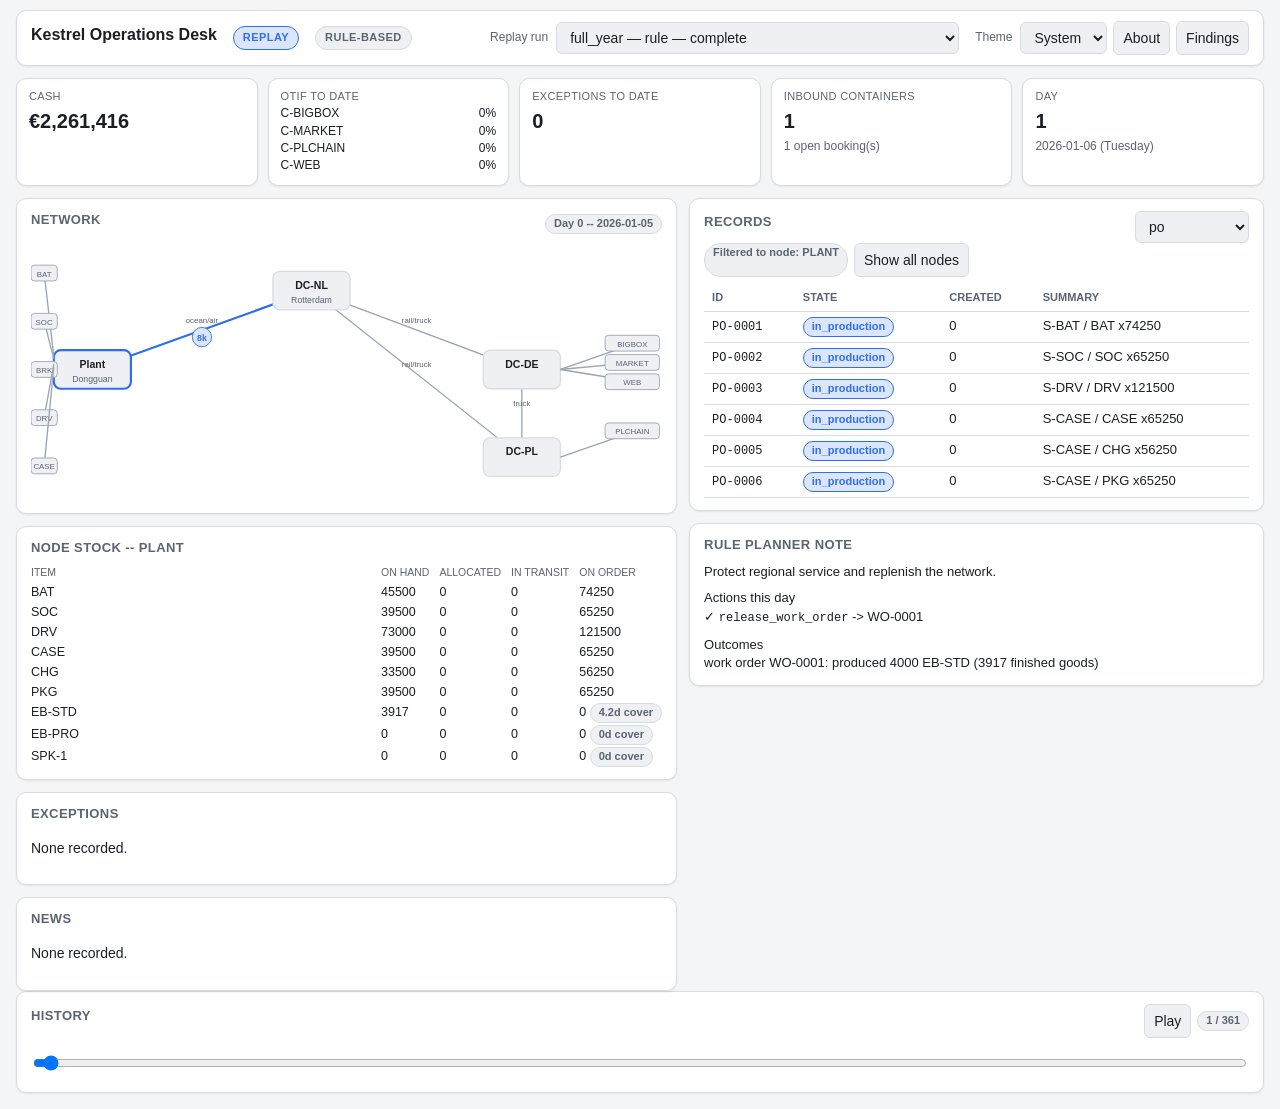
==== artifacts/kestrel-demo.html @ fa799e83 "Kestrel: multi-echelon supply-chain simulator with desk, model player and live model findings Standa" ====
<!doctype html>
<title>Kestrel Ops Desk</title>
<meta charset="utf-8">
<meta name="viewport" content="width=device-width, initial-scale=1, viewport-fit=cover">
<style>
:root {
  --bg: #f4f5f7;
  --panel: #ffffff;
  --panel-alt: #eef0f3;
  --border: #d8dce2;
  --text: #1b1f24;
  --text-dim: #5b6472;
  --accent: #2f6fed;
  --accent-dim: #dbe6fd;
  --good: #1a7f4b;
  --good-bg: #e3f6ec;
  --warn: #a3690a;
  --warn-bg: #fbedd6;
  --bad: #b3241f;
  --bad-bg: #fbe3e1;
  --lane: #9aa4b2;
  --lane-active: #2f6fed;
  --shadow: 0 1px 2px rgba(20, 24, 30, 0.08);
  color-scheme: light;
}

@media (prefers-color-scheme: dark) {
  :root:not([data-theme="light"]) {
    --bg: #14171c;
    --panel: #1c2027;
    --panel-alt: #232833;
    --border: #333a46;
    --text: #e7eaee;
    --text-dim: #9aa4b2;
    --accent: #6d9bff;
    --accent-dim: #253356;
    --good: #4fd393;
    --good-bg: #123023;
    --warn: #e6b35a;
    --warn-bg: #3a2c10;
    --bad: #ff8781;
    --bad-bg: #3a1614;
    --lane: #4a5361;
    --lane-active: #6d9bff;
    color-scheme: dark;
  }
}

:root[data-theme="dark"] {
  --bg: #14171c;
  --panel: #1c2027;
  --panel-alt: #232833;
  --border: #333a46;
  --text: #e7eaee;
  --text-dim: #9aa4b2;
  --accent: #6d9bff;
  --accent-dim: #253356;
  --good: #4fd393;
  --good-bg: #123023;
  --warn: #e6b35a;
  --warn-bg: #3a2c10;
  --bad: #ff8781;
  --bad-bg: #3a1614;
  --lane: #4a5361;
  --lane-active: #6d9bff;
  color-scheme: dark;
}

* { box-sizing: border-box; }

body {
  margin: 0;
  background: var(--bg);
  color: var(--text);
  font: 14px/1.45 -apple-system, "Segoe UI", Roboto, Helvetica, Arial, sans-serif;
  padding-inline: 16px;
  padding-block: calc(env(safe-area-inset-top, 0px) + 10px) calc(env(safe-area-inset-bottom, 0px) + 16px);
}

h1, h2, h3 { margin: 0 0 8px; font-weight: 600; }
h2 { font-size: 13px; letter-spacing: .03em; text-transform: uppercase; color: var(--text-dim); }
button, select, input, textarea {
  font: inherit; color: var(--text); background: var(--panel-alt);
  border: 1px solid var(--border); border-radius: 6px; padding: 6px 9px;
}
button { cursor: pointer; }
button:hover:not(:disabled) { border-color: var(--accent); }
button:disabled, select:disabled, input:disabled { opacity: .55; cursor: not-allowed; }
button.primary { background: var(--accent); border-color: var(--accent); color: #fff; }
a { color: var(--accent); }
table { border-collapse: collapse; width: 100%; font-size: 13px; }
th, td { text-align: left; padding: 5px 8px; border-bottom: 1px solid var(--border); vertical-align: top; }
th { color: var(--text-dim); font-weight: 600; font-size: 11px; text-transform: uppercase; }
tbody tr:hover { background: var(--panel-alt); }
code { font-family: ui-monospace, Menlo, Consolas, monospace; font-size: 12px; }

.header {
  display: flex; flex-wrap: wrap; align-items: center; gap: 10px 16px;
  padding: 10px 14px; background: var(--panel); border: 1px solid var(--border);
  border-radius: 10px; margin-bottom: 12px; box-shadow: var(--shadow);
}
.header h1 { font-size: 16px; flex: 0 0 auto; }
.badge {
  font-size: 11px; font-weight: 700; text-transform: uppercase; letter-spacing: .04em;
  padding: 3px 9px; border-radius: 100px; border: 1px solid var(--border);
}
.badge-live { background: var(--good-bg); color: var(--good); border-color: var(--good); }
.badge-replay { background: var(--accent-dim); color: var(--accent); border-color: var(--accent); }
.badge-rule { background: var(--panel-alt); color: var(--text-dim); }
.badge-luna { background: var(--warn-bg); color: var(--warn); }
.spacer { flex: 1 1 auto; }
.header-controls { display: flex; flex-wrap: wrap; gap: 6px; align-items: center; }
.header-controls label { font-size: 12px; color: var(--text-dim); margin-right: 2px; }

.kpi-strip {
  display: grid; grid-template-columns: repeat(auto-fit, minmax(140px, 1fr)); gap: 10px;
  margin-bottom: 12px;
}
.kpi {
  background: var(--panel); border: 1px solid var(--border); border-radius: 10px;
  padding: 10px 12px; box-shadow: var(--shadow);
}
.kpi .label { font-size: 11px; color: var(--text-dim); text-transform: uppercase; letter-spacing: .03em; }
.kpi .value { font-size: 20px; font-weight: 700; margin-top: 2px; }
.kpi .sub { font-size: 12px; color: var(--text-dim); margin-top: 2px; }
.otif-row { display: flex; justify-content: space-between; font-size: 12px; }

.layout { display: grid; grid-template-columns: minmax(0, 1.15fr) minmax(0, 1fr); gap: 12px; }
.col { display: flex; flex-direction: column; gap: 12px; min-width: 0; }

.panel {
  background: var(--panel); border: 1px solid var(--border); border-radius: 10px;
  padding: 12px 14px; box-shadow: var(--shadow); min-width: 0;
}
.panel-row { display: flex; justify-content: space-between; align-items: center; gap: 8px; flex-wrap: wrap; }

.map-wrap { overflow-x: auto; }
svg.map { width: 100%; min-width: 560px; height: auto; display: block; }
.node-box { fill: var(--panel-alt); stroke: var(--border); stroke-width: 1.5; cursor: pointer; }
.node-box.selected { stroke: var(--accent); stroke-width: 2.5; }
.node-label { fill: var(--text); font-size: 12px; font-weight: 600; }
.node-sub { fill: var(--text-dim); font-size: 10px; }
.mini-node { fill: var(--panel-alt); stroke: var(--lane); stroke-width: 1; }
.mini-label { fill: var(--text-dim); font-size: 9px; }
.lane { stroke: var(--lane); stroke-width: 1.5; fill: none; }
.lane.active { stroke: var(--lane-active); stroke-width: 2.5; }
.lane-label { fill: var(--text-dim); font-size: 9px; }
.lane-count {
  fill: var(--accent-dim); stroke: var(--accent); stroke-width: 1;
}
.lane-count-label { fill: var(--accent); font-size: 10px; font-weight: 700; }

.pill {
  display: inline-block; padding: 1px 8px; border-radius: 100px; font-size: 11px;
  font-weight: 600; background: var(--panel-alt); color: var(--text-dim); border: 1px solid var(--border);
  white-space: nowrap;
}
.pill-open { background: var(--accent-dim); color: var(--accent); border-color: var(--accent); }
.pill-good { background: var(--good-bg); color: var(--good); border-color: var(--good); }
.pill-warn { background: var(--warn-bg); color: var(--warn); border-color: var(--warn); }
.pill-bad { background: var(--bad-bg); color: var(--bad); border-color: var(--bad); }

.exception-row { display: flex; gap: 8px; border-left: 4px solid var(--lane); padding: 6px 8px; margin-bottom: 6px; background: var(--panel-alt); border-radius: 0 6px 6px 0; }
.exception-row.sev-high { border-left-color: var(--bad); }
.exception-row.sev-medium { border-left-color: var(--warn); }
.exception-row.sev-low { border-left-color: var(--accent); }
.exception-day { font-size: 11px; color: var(--text-dim); flex: 0 0 64px; }
.exception-text { font-size: 12.5px; }

.news-item { padding: 6px 0; border-bottom: 1px solid var(--border); }
.news-item .meta { font-size: 11px; color: var(--text-dim); }
.news-item .title { font-weight: 600; }

.inv-grid { display: grid; grid-template-columns: 1fr repeat(4, auto); gap: 2px 10px; font-size: 12.5px; }
.inv-grid .hd { color: var(--text-dim); font-size: 10.5px; text-transform: uppercase; }

.records-toolbar { display: flex; gap: 6px; flex-wrap: wrap; margin-bottom: 8px; }
.records-scroll { max-height: 340px; overflow: auto; }
.record-detail { margin-top: 8px; padding-top: 8px; border-top: 1px dashed var(--border); font-size: 12.5px; }
.record-detail table { font-size: 12px; }

.actions-form label { display: block; font-size: 11px; color: var(--text-dim); margin: 6px 0 2px; }
.actions-form .field { margin-bottom: 4px; }
.actions-form select, .actions-form input { width: 100%; }
.form-row { display: flex; gap: 8px; align-items: center; flex-wrap: wrap; margin-top: 8px; }
.rejection { background: var(--bad-bg); color: var(--bad); border-radius: 6px; padding: 6px 8px; font-size: 12.5px; margin-top: 6px; }
.confirmation { background: var(--good-bg); color: var(--good); border-radius: 6px; padding: 6px 8px; font-size: 12.5px; margin-top: 6px; }

.note-box { font-size: 13px; white-space: pre-wrap; }
.error-banner { background: var(--bad-bg); color: var(--bad); border: 1px solid var(--bad); border-radius: 8px; padding: 8px 12px; margin-bottom: 12px; display: flex; justify-content: space-between; gap: 10px; }

.scrub-row { display: flex; align-items: center; gap: 8px; margin-top: 8px; }
.scrub-row input[type="range"] { flex: 1 1 auto; }

.about { font-size: 12.5px; color: var(--text-dim); }
.about ul { padding-left: 18px; margin: 6px 0; }

@media (max-width: 900px) {
  .layout { grid-template-columns: 1fr; }
}
@media (max-width: 460px) {
  .kpi-strip { grid-template-columns: repeat(2, 1fr); }
  .header h1 { flex-basis: 100%; }
}

[hidden] { display: none !important; }
img { max-width: 100%; }

</style>

<div class="header">
  <h1>Kestrel Operations Desk</h1>
  <span id="mode-badge" class="badge badge-live">LIVE</span>
  <span id="player-badge" class="badge badge-rule" hidden></span>
  <div class="spacer"></div>
  <div class="header-controls" id="live-controls">
    <label for="seed-input">Seed</label>
    <input id="seed-input" type="number" value="1" style="width:80px">
    <button id="new-world-btn">New world</button>
    <button id="step-day-btn" disabled>Step day</button>
    <label for="autopilot-days">Autopilot</label>
    <input id="autopilot-days" type="number" value="5" min="1" style="width:64px" disabled>
    <button id="autopilot-btn" disabled>Run</button>
    <button id="llm-day-btn" disabled>Real LLM day</button>
  </div>
  <div class="header-controls" id="replay-controls">
    <label for="run-select">Replay run</label>
    <select id="run-select"><option value="">Live session</option></select>
    <button id="refresh-runs-btn">Refresh</button>
  </div>
  <div class="header-controls">
    <label for="theme-select">Theme</label>
    <select id="theme-select">
      <option value="system">System</option>
      <option value="light">Light</option>
      <option value="dark">Dark</option>
    </select>
    <button id="about-btn">About</button>
    <button id="findings-btn" hidden>Findings</button>
  </div>
</div>

<div id="error-banner" class="error-banner" hidden>
  <span id="error-text"></span>
  <button id="error-dismiss">Dismiss</button>
</div>

<div id="about-panel" class="panel about" hidden>
  <h2>About this desk</h2>
  <p>Kestrel is a simulated six-factor supply chain (procurement, logistics, plant, distribution,
     fulfilment, finance) for one audio-goods company. Every screen shown here is the same public,
     partial-information view an operator or an LLM player receives -- true supplier health, exact
     freight-rate regimes, port congestion, and other random-number internals are never exposed;
     only their downstream effects (confirmed quantities, ship-day slips, lot outcomes, invoice
     mismatches, booking rolls, demurrage, scorecards) are.</p>
  <ul>
    <li><strong>Live</strong> sessions run a fresh in-memory world on this server; nothing here is
      the recorded benchmark. A live "Real LLM day" calls the same OpenRouter tool-calling loop and
      writes the same transcript/frame format as the CLI runner, against this session's own world.</li>
    <li><strong>Replay</strong> loads a previously recorded run (rule planner or the "luna" model
      player) from disk and steps through its frames exactly as they were captured; nothing is
      recomputed.</li>
    <li>The map is a schematic, not a geographic projection: relative positions only.</li>
    <li>Exception severity stripes (high/medium/low) are a display-only grouping of the engine's
      exception <code>kind</code> field for scanability; the engine itself has no severity concept.</li>
  </ul>
  <button id="about-close">Close</button>
</div>

<div id="findings-panel" class="panel about" hidden>
  <h2>Findings</h2>
  <div id="findings-content"></div>
  <button id="findings-close">Close</button>
</div>

<div class="kpi-strip" id="kpi-strip"></div>

<div class="layout">
  <div class="col">
    <div class="panel">
      <div class="panel-row"><h2>Network</h2><span id="day-date" class="pill"></span></div>
      <div class="map-wrap"><svg id="map" class="map" viewBox="0 0 720 300"></svg></div>
    </div>
    <div class="panel">
      <h2 id="node-title">Node stock</h2>
      <div id="node-panel" class="inv-grid"></div>
    </div>
    <div class="panel">
      <h2>Exceptions</h2>
      <div id="exceptions-panel"></div>
    </div>
    <div class="panel">
      <h2>News</h2>
      <div id="news-panel"></div>
    </div>
  </div>
  <div class="col">
    <div class="panel">
      <div class="panel-row"><h2>Records</h2>
        <select id="record-type-select"></select>
      </div>
      <div class="records-toolbar" id="records-toolbar"></div>
      <div class="records-scroll"><table id="records-table"><thead></thead><tbody></tbody></table></div>
      <div id="record-detail" class="record-detail" hidden></div>
    </div>
    <div class="panel" id="action-panel">
      <div class="panel-row"><h2>Action</h2></div>
      <form id="actions-form" class="actions-form">
        <div class="field">
          <label for="action-type-select">Action type</label>
          <select id="action-type-select"></select>
        </div>
        <div id="action-fields"></div>
        <div class="form-row">
          <button type="submit" class="primary" id="submit-action-btn">Submit action</button>
        </div>
      </form>
      <div id="action-result"></div>
    </div>
    <div class="panel">
      <div class="panel-row"><h2 id="note-title">Planner note</h2></div>
      <div id="note-box" class="note-box">No day recorded yet.</div>
    </div>
  </div>
</div>

<div class="panel" id="scrub-panel">
  <div class="panel-row">
    <h2>History</h2>
    <div class="header-controls">
      <button id="play-btn" disabled>Play</button>
      <span id="frame-position" class="pill"></span>
    </div>
  </div>
  <div class="scrub-row">
    <input id="scrub-slider" type="range" min="0" max="0" value="0" disabled>
  </div>
</div>

<script>
window.KESTREL_RUNS = [{"schema_version": 1, "run_id": "full-year-rule-1", "task_id": "full_year", "task_version": 1, "source_hash": "86ae5c3f01bd", "player": "rule", "model": null, "parameters": {}, "started_at": null, "initial_day": 0, "requested_days": 361, "completed_days": 361, "status": "complete", "usage": {}, "frames": [{"day": 0, "date": "2026-01-05", "actions": [{"action": {"type": "release_work_order", "sku": "EB-STD", "qty": 4000}, "result": {"ok": true, "reason": "", "id": "WO-0001"}}], "note": "Protect regional service and replenish the network.", "report": {"day": 0, "date": "2026-01-05", "log": ["work order WO-0001: produced 4000 EB-STD (3917 finished goods)"], "cash": 2261416.25, "new_exceptions": [], "news": []}, "status": "complete", "error": null, "full": true, "screens_after": {"calendar": {"today": 1, "date": "2026-01-06", "weekday": "Tuesday", "events": [{"name": "Chinese New Year", "start_day": 20, "end_day": 77, "note": "holiday 15-23 Feb; capacity ramps down from 25 Jan and back up to 23 Mar"}], "promos_announced": [], "blank_sailings": []}, "inventory": {"PLANT": {"BAT": {"on_hand": 45500, "allocated": 0, "in_transit_to": 0, "on_order": 74250, "days_of_cover": null}, "SOC": {"on_hand": 39500, "allocated": 0, "in_transit_to": 0, "on_order": 65250, "days_of_cover": null}, "DRV": {"on_hand": 73000, "allocated": 0, "in_transit_to": 0, "on_order": 121500, "days_of_cover": null}, "CASE": {"on_hand": 39500, "allocated": 0, "in_transit_to": 0, "on_order": 65250, "days_of_cover": null}, "CHG": {"on_hand": 33500, "allocated": 0, "in_transit_to": 0, "on_order": 56250, "days_of_cover": null}, "PKG": {"on_hand": 39500, "allocated": 0, "in_transit_to": 0, "on_order": 65250, "days_of_cover": null}, "EB-STD": {"on_hand": 3917, "allocated": 0, "in_transit_to": 0, "on_order": 0, "days_of_cover": 4.2}, "EB-PRO": {"on_hand": 0, "allocated": 0, "in_transit_to": 0, "on_order": 0, "days_of_cover": 0.0}, "SPK-1": {"on_hand": 0, "allocated": 0, "in_transit_to": 0, "on_order": 0, "days_of_cover": 0.0}}, "DC-NL": {"EB-STD": {"on_hand": 5400, "allocated": 0, "in_transit_to": 8000, "on_order": 0, "days_of_cover": null}, "EB-PRO": {"on_hand": 2100, "allocated": 0, "in_transit_to": 0, "on_order": 0, "days_of_cover": null}, "SPK-1": {"on_hand": 1200, "allocated": 0, "in_transit_to": 0, "on_order": 0, "days_of_cover": null}}, "DC-DE": {"EB-STD": {"on_hand": 14284, "allocated": 2237, "in_transit_to": 0, "on_order": 0, "days_of_cover": 19.1}, "EB-PRO": {"on_hand": 5519, "allocated": 500, "in_transit_to": 0, "on_order": 0, "days_of_cover": 24.7}, "SPK-1": {"on_hand": 3160, "allocated": 422, "in_transit_to": 0, "on_order": 0, "days_of_cover": 16.1}}, "DC-PL": {"EB-STD": {"on_hand": 3600, "allocated": 723, "in_transit_to": 0, "on_order": 0, "days_of_cover": 19.2}, "EB-PRO": {"on_hand": 1400, "allocated": 322, "in_transit_to": 0, "on_order": 0, "days_of_cover": 25.1}, "SPK-1": {"on_hand": 800, "allocated": 219, "in_transit_to": 0, "on_order": 0, "days_of_cover": 16.3}}}, "records": {"po": [["PO-0001", "in_production"], ["PO-0002", "in_production"], ["PO-0003", "in_production"], ["PO-0004", "in_production"], ["PO-0005", "in_production"], ["PO-0006", "in_production"]], "asn": [], "receipt": [], "lot": [], "invoice_in": [], "booking": [["BK-0001", "at_sea"]], "contract": [], "work_order": [], "transfer": [], "order": [["SO-0001", "allocated"], ["SO-0002", "allocated"], ["SO-0003", "allocated"], ["SO-0004", "allocated"], ["SO-0005", "allocated"], ["SO-0006", "allocated"], ["SO-0007", "allocated"], ["SO-0008", "allocated"], ["SO-0009", "allocated"], ["SO-0010", "shipped"], ["SO-0011", "shipped"], ["SO-0012", "shipped"]], "invoice_out": [], "chargeback": [], "credit_note": [], "ret": [], "qualification": [], "audit": []}, "exceptions": [], "news": [], "customers": {"C-BIGBOX": {"dc": "DC-DE", "otif_to_date": 0.0, "chargebacks_to_date": 0, "promos": []}, "C-MARKET": {"dc": "DC-DE", "otif_to_date": 0.0, "chargebacks_to_date": 0, "promos": []}, "C-PLCHAIN": {"dc": "DC-PL", "otif_to_date": 0.0, "chargebacks_to_date": 0, "promos": []}, "C-WEB": {"dc": "DC-DE", "otif_to_date": 0.0, "chargebacks_to_date": 0, "promos": []}}, "finance": {"cash": 2261416.25, "receivables": 0, "payables": 0, "pnl": {"revenue": 0, "cogs": 0, "freight": -1800.0, "surcharges": -500.0, "demurrage": 0, "inter_dc": 0, "expedite": 0, "holding": -935.2369863013698, "chargebacks": 0, "returns": 0, "writeoffs": -1373.65, "inspection": 0, "audits": 0, "markdown": 0, "operating_result": -4608.88698630137}, "working_capital": {"dio": 0.0, "dso": 0.0, "dpo": 0.0, "ccc": 0.0}}}}, {"day": 1, "date": "2026-01-06", "actions": [{"action": {"type": "create_transfer", "src": "DC-NL", "dst": "DC-PL", "mode": "rail", "lines": {"SPK-1": 120}}, "result": {"ok": true, "reason": "", "id": "TR-0001"}}, {"action": {"type": "release_work_order", "sku": "EB-STD", "qty": 4000}, "result": {"ok": true, "reason": "", "id": "WO-0002"}}, {"action": {"type": "create_po", "supplier": "S-SOC", "component": "SOC", "qty": 4000, "requested_day": 61}, "result": {"ok": true, "reason": "", "id": "PO-0007"}}], "note": "Protect regional service and replenish the network.", "report": {"day": 1, "date": "2026-01-06", "log": ["work order WO-0002: produced 4000 EB-STD (3917 finished goods)"], "cash": 2261056.25, "new_exceptions": [], "news": []}, "status": "complete", "error": null, "full": false, "screens_after": {"calendar": {"today": 2, "date": "2026-01-07", "weekday": "Wednesday", "events": [{"name": "Chinese New Year", "start_day": 20, "end_day": 77, "note": "holiday 15-23 Feb; capacity ramps down from 25 Jan and back up to 23 Mar"}], "promos_announced": [], "blank_sailings": []}, "finance": {"cash": 2261056.25, "receivables": 0, "payables": 0, "pnl": {"revenue": 0, "cogs": 0, "freight": -1800.0, "surcharges": -500.0, "demurrage": 0, "inter_dc": -360.0, "expedite": 0, "holding": -1823.1954452054795, "chargebacks": 0, "returns": 0, "writeoffs": -2747.3, "inspection": 0, "audits": 0, "markdown": 0, "operating_result": -7230.49544520548}, "working_capital": {"dio": 0.0, "dso": 0.0, "dpo": 0.0, "ccc": 0.0}}, "customers": {"C-BIGBOX": {"dc": "DC-DE", "otif_to_date": 0.0, "chargebacks_to_date": 0, "promos": []}, "C-MARKET": {"dc": "DC-DE", "otif_to_date": 0.0, "chargebacks_to_date": 0, "promos": []}, "C-PLCHAIN": {"dc": "DC-PL", "otif_to_date": 0.0, "chargebacks_to_date": 0, "promos": []}, "C-WEB": {"dc": "DC-DE", "otif_to_date": 0.0, "chargebacks_to_date": 0, "promos": []}}, "inventory": {"PLANT": {"BAT": {"on_hand": 41500, "allocated": 0, "in_transit_to": 0, "on_order": 74250, "days_of_cover": null}, "SOC": {"on_hand": 35500, "allocated": 0, "in_transit_to": 0, "on_order": 69250, "days_of_cover": null}, "DRV": {"on_hand": 65000, "allocated": 0, "in_transit_to": 0, "on_order": 121500, "days_of_cover": null}, "CASE": {"on_hand": 35500, "allocated": 0, "in_transit_to": 0, "on_order": 65250, "days_of_cover": null}, "CHG": {"on_hand": 29500, "allocated": 0, "in_transit_to": 0, "on_order": 56250, "days_of_cover": null}, "PKG": {"on_hand": 35500, "allocated": 0, "in_transit_to": 0, "on_order": 65250, "days_of_cover": null}, "EB-STD": {"on_hand": 7834, "allocated": 0, "in_transit_to": 0, "on_order": 0, "days_of_cover": 6.8}, "EB-PRO": {"on_hand": 0, "allocated": 0, "in_transit_to": 0, "on_order": 0, "days_of_cover": 0.0}, "SPK-1": {"on_hand": 0, "allocated": 0, "in_transit_to": 0, "on_order": 0, "days_of_cover": 0.0}}, "DC-NL": {"EB-STD": {"on_hand": 5400, "allocated": 0, "in_transit_to": 8000, "on_order": 0, "days_of_cover": null}, "EB-PRO": {"on_hand": 2100, "allocated": 0, "in_transit_to": 0, "on_order": 0, "days_of_cover": null}, "SPK-1": {"on_hand": 1080, "allocated": 0, "in_transit_to": 0, "on_order": 0, "days_of_cover": null}}, "DC-DE": {"EB-STD": {"on_hand": 11850, "allocated": 196, "in_transit_to": 0, "on_order": 0, "days_of_cover": 12.8}, "EB-PRO": {"on_hand": 4978, "allocated": 83, "in_transit_to": 0, "on_order": 0, "days_of_cover": 12.9}, "SPK-1": {"on_hand": 2715, "allocated": 70, "in_transit_to": 0, "on_order": 0, "days_of_cover": 36.2}}, "DC-PL": {"EB-STD": {"on_hand": 2877, "allocated": 0, "in_transit_to": 0, "on_order": 0, "days_of_cover": 12.4}, "EB-PRO": {"on_hand": 1078, "allocated": 0, "in_transit_to": 0, "on_order": 0, "days_of_cover": 11.2}, "SPK-1": {"on_hand": 581, "allocated": 0, "in_transit_to": 120, "on_order": 0, "days_of_cover": 31.0}}}, "exceptions_new": [], "news_new": [], "records": {"po": {"a": [["PO-0007", "draft"]]}, "transfer": {"a": [["TR-0001", "in_transit"]]}, "order": {"a": [["SO-0001", "shipped"], ["SO-0002", "shipped"], ["SO-0003", "shipped"], ["SO-0004", "shipped"], ["SO-0005", "shipped"], ["SO-0006", "shipped"], ["SO-0007", "shipped"], ["SO-0008", "shipped"], ["SO-0009", "shipped"], ["SO-0013", "allocated"], ["SO-0014", "allocated"], ["SO-0015", "allocated"], ["SO-0016", "shipped"], ["SO-0017", "shipped"], ["SO-0018", "shipped"]]}}}}, {"day": 2, "date": "2026-01-07", "actions": [{"action": {"type": "create_transfer", "src": "DC-NL", "dst": "DC-DE", "mode": "rail", "lines": {"EB-STD": 3200}}, "result": {"ok": true, "reason": "", "id": "TR-0002"}}, {"action": {"type": "create_transfer", "src": "DC-NL", "dst": "DC-DE", "mode": "rail", "lines": {"EB-PRO": 1200}}, "result": {"ok": true, "reason": "", "id": "TR-0003"}}, {"action": {"type": "create_transfer", "src": "DC-NL", "dst": "DC-PL", "mode": "rail", "lines": {"EB-STD": 1600}}, "result": {"ok": true, "reason": "", "id": "TR-0004"}}, {"action": {"type": "create_transfer", "src": "DC-NL", "dst": "DC-PL", "mode": "rail", "lines": {"EB-PRO": 800}}, "result": {"ok": true, "reason": "", "id": "TR-0005"}}, {"action": {"type": "release_work_order", "sku": "EB-STD", "qty": 3765}, "result": {"ok": true, "reason": "", "id": "WO-0003"}}, {"action": {"type": "release_work_order", "sku": "EB-PRO", "qty": 235}, "result": {"ok": true, "reason": "", "id": "WO-0004"}}, {"action": {"type": "create_po", "supplier": "S-SOC", "component": "SOC", "qty": 24000, "requested_day": 62}, "result": {"ok": true, "reason": "", "id": "PO-0008"}}, {"action": {"type": "create_po", "supplier": "S-DRV", "component": "DRV", "qty": 20000, "requested_day": 47}, "result": {"ok": true, "reason": "", "id": "PO-0009"}}], "note": "Protect regional service and replenish the network.", "report": {"day": 2, "date": "2026-01-07", "log": ["PO PO-0007: confirmed 4000 units, promised 62", "work order WO-0003: produced 3765 EB-STD (3687 finished goods)"], "cash": 2270020.25, "new_exceptions": [], "news": []}, "status": "complete", "error": null, "full": false, "screens_after": {"calendar": {"today": 3, "date": "2026-01-08", "weekday": "Thursday", "events": [{"name": "Chinese New Year", "start_day": 20, "end_day": 77, "note": "holiday 15-23 Feb; capacity ramps down from 25 Jan and back up to 23 Mar"}], "promos_announced": [], "blank_sailings": []}, "finance": {"cash": 2270020.25, "receivables": 0, "payables": 0, "pnl": {"revenue": 18834.0, "cogs": -3913.8, "freight": -1800.0, "surcharges": -500.0, "demurrage": 0, "inter_dc": -2430.0, "expedite": 0, "holding": -2709.4700000000003, "chargebacks": 0, "returns": 0, "writeoffs": -4038.2000000000003, "inspection": 0, "audits": 0, "markdown": 0, "operating_result": 3442.5299999999993}, "working_capital": {"dio": 29755.346849609075, "dso": 0.0, "dpo": 0.0, "ccc": 29755.346849609075}}, "customers": {"C-BIGBOX": {"dc": "DC-DE", "otif_to_date": 0.0, "chargebacks_to_date": 0, "promos": []}, "C-MARKET": {"dc": "DC-DE", "otif_to_date": 0.0, "chargebacks_to_date": 0, "promos": []}, "C-PLCHAIN": {"dc": "DC-PL", "otif_to_date": 0.0, "chargebacks_to_date": 0, "promos": []}, "C-WEB": {"dc": "DC-DE", "otif_to_date": 1.0, "chargebacks_to_date": 0, "promos": []}}, "inventory": {"PLANT": {"BAT": {"on_hand": 37500, "allocated": 0, "in_transit_to": 0, "on_order": 74250, "days_of_cover": null}, "SOC": {"on_hand": 31500, "allocated": 0, "in_transit_to": 0, "on_order": 93250, "days_of_cover": null}, "DRV": {"on_hand": 57000, "allocated": 0, "in_transit_to": 0, "on_order": 141500, "days_of_cover": null}, "CASE": {"on_hand": 31500, "allocated": 0, "in_transit_to": 0, "on_order": 65250, "days_of_cover": null}, "CHG": {"on_hand": 25500, "allocated": 0, "in_transit_to": 0, "on_order": 56250, "days_of_cover": null}, "PKG": {"on_hand": 31500, "allocated": 0, "in_transit_to": 0, "on_order": 65250, "days_of_cover": null}, "EB-STD": {"on_hand": 11521, "allocated": 0, "in_transit_to": 0, "on_order": 0, "days_of_cover": 10.3}, "EB-PRO": {"on_hand": 0, "allocated": 0, "in_transit_to": 0, "on_order": 0, "days_of_cover": 0.0}, "SPK-1": {"on_hand": 0, "allocated": 0, "in_transit_to": 0, "on_order": 0, "days_of_cover": 0.0}}, "DC-NL": {"EB-STD": {"on_hand": 600, "allocated": 0, "in_transit_to": 8000, "on_order": 0, "days_of_cover": null}, "EB-PRO": {"on_hand": 100, "allocated": 0, "in_transit_to": 0, "on_order": 0, "days_of_cover": null}, "SPK-1": {"on_hand": 1080, "allocated": 0, "in_transit_to": 0, "on_order": 0, "days_of_cover": null}}, "DC-DE": {"EB-STD": {"on_hand": 11432, "allocated": 167, "in_transit_to": 3200, "on_order": 0, "days_of_cover": 12.8}, "EB-PRO": {"on_hand": 4847, "allocated": 72, "in_transit_to": 1200, "on_order": 0, "days_of_cover": 21.4}, "SPK-1": {"on_hand": 2605, "allocated": 56, "in_transit_to": 0, "on_order": 0, "days_of_cover": 14.1}}, "DC-PL": {"EB-STD": {"on_hand": 2877, "allocated": 0, "in_transit_to": 1600, "on_order": 0, "days_of_cover": 12.9}, "EB-PRO": {"on_hand": 1078, "allocated": 0, "in_transit_to": 800, "on_order": 0, "days_of_cover": 19.0}, "SPK-1": {"on_hand": 581, "allocated": 0, "in_transit_to": 120, "on_order": 0, "days_of_cover": 12.6}}}, "exceptions_new": [], "news_new": [], "records": {"work_order": {"a": [["WO-0004", "released"]]}, "po": {"a": [["PO-0007", "confirmed"], ["PO-0008", "draft"], ["PO-0009", "draft"]]}, "transfer": {"a": [["TR-0002", "in_transit"], ["TR-0003", "in_transit"], ["TR-0004", "in_transit"], ["TR-0005", "in_transit"]]}, "ret": {"a": [["RET-0001", "in_transit"], ["RET-0002", "in_transit"], ["RET-0003", "in_transit"]]}, "order": {"a": [["SO-0013", "shipped"], ["SO-0014", "shipped"], ["SO-0015", "shipped"], ["SO-0019", "allocated"], ["SO-0020", "allocated"], ["SO-0021", "allocated"], ["SO-0022", "shipped"], ["SO-0023", "shipped"], ["SO-0024", "shipped"]], "r": ["SO-0010", "SO-0011", "SO-0012"]}}}}, {"day": 3, "date": "2026-01-08", "actions": [{"action": {"type": "create_transfer", "src": "DC-NL", "dst": "DC-DE", "mode": "rail", "lines": {"SPK-1": 300}}, "result": {"ok": true, "reason": "", "id": "TR-0006"}}, {"action": {"type": "create_transfer", "src": "DC-NL", "dst": "DC-PL", "mode": "rail", "lines": {"SPK-1": 180}}, "result": {"ok": true, "reason": "", "id": "TR-0007"}}, {"action": {"type": "book_container", "mode": "ocean", "route": "suez", "rate_type": "spot", "lines": {"EB-STD": 8000}}, "result": {"ok": true, "reason": "", "id": "BK-0002"}}, {"action": {"type": "release_work_order", "sku": "EB-STD", "qty": 4000}, "result": {"ok": true, "reason": "", "id": "WO-0005"}}], "note": "Protect regional service and replenish the network.", "report": {"day": 3, "date": "2026-01-08", "log": ["PO PO-0008: confirmed 24000 units, promised 63", "PO PO-0009: confirmed 20000 units, promised 48", "work order WO-0004: produced 235 EB-PRO (230 finished goods)", "work order WO-0005: produced 2965 EB-STD (2903 finished goods)"], "cash": 2233440.57, "new_exceptions": [], "news": []}, "status": "complete", "error": null, "full": false, "screens_after": {"calendar": {"today": 4, "date": "2026-01-09", "weekday": "Friday", "events": [{"name": "Chinese New Year", "start_day": 20, "end_day": 77, "note": "holiday 15-23 Feb; capacity ramps down from 25 Jan and back up to 23 Mar"}], "promos_announced": [], "blank_sailings": []}, "finance": {"cash": 2233440.57, "receivables": 299907.0, "payables": 0, "pnl": {"revenue": 335320.0, "cogs": -81566.8, "freight": -4868.683260243592, "surcharges": -1000.0, "demurrage": 0, "inter_dc": -3420.0, "expedite": 0, "holding": -3599.8839383561644, "chargebacks": 0, "returns": 0, "writeoffs": -5147.05, "inspection": 0, "audits": 0, "markdown": 0, "operating_result": 235717.58280140025}, "working_capital": {"dio": 1434.411935983758, "dso": 80.4951389717285, "dpo": 0.0, "ccc": 1514.9070749554865}}, "customers": {"C-BIGBOX": {"dc": "DC-DE", "otif_to_date": 1.0, "chargebacks_to_date": 0, "promos": []}, "C-MARKET": {"dc": "DC-DE", "otif_to_date": 1.0, "chargebacks_to_date": 0, "promos": []}, "C-PLCHAIN": {"dc": "DC-PL", "otif_to_date": 1.0, "chargebacks_to_date": 0, "promos": []}, "C-WEB": {"dc": "DC-DE", "otif_to_date": 1.0, "chargebacks_to_date": 0, "promos": []}}, "inventory": {"PLANT": {"BAT": {"on_hand": 33500, "allocated": 0, "in_transit_to": 0, "on_order": 74250, "days_of_cover": null}, "SOC": {"on_hand": 27500, "allocated": 0, "in_transit_to": 0, "on_order": 93250, "days_of_cover": null}, "DRV": {"on_hand": 49000, "allocated": 0, "in_transit_to": 0, "on_order": 141500, "days_of_cover": null}, "CASE": {"on_hand": 27500, "allocated": 0, "in_transit_to": 0, "on_order": 65250, "days_of_cover": null}, "CHG": {"on_hand": 21500, "allocated": 0, "in_transit_to": 0, "on_order": 56250, "days_of_cover": null}, "PKG": {"on_hand": 27500, "allocated": 0, "in_transit_to": 0, "on_order": 65250, "days_of_cover": null}, "EB-STD": {"on_hand": 6424, "allocated": 0, "in_transit_to": 0, "on_order": 0, "days_of_cover": 4.2}, "EB-PRO": {"on_hand": 230, "allocated": 0, "in_transit_to": 0, "on_order": 0, "days_of_cover": 0.6}, "SPK-1": {"on_hand": 0, "allocated": 0, "in_transit_to": 0, "on_order": 0, "days_of_cover": 0.0}}, "DC-NL": {"EB-STD": {"on_hand": 600, "allocated": 0, "in_transit_to": 16000, "on_order": 0, "days_of_cover": null}, "EB-PRO": {"on_hand": 100, "allocated": 0, "in_transit_to": 0, "on_order": 0, "days_of_cover": null}, "SPK-1": {"on_hand": 600, "allocated": 0, "in_transit_to": 0, "on_order": 0, "days_of_cover": null}}, "DC-DE": {"EB-STD": {"on_hand": 14369, "allocated": 350, "in_transit_to": 0, "on_order": 0, "days_of_cover": 11.8}, "EB-PRO": {"on_hand": 5914, "allocated": 134, "in_transit_to": 0, "on_order": 0, "days_of_cover": 18.5}, "SPK-1": {"on_hand": 2527, "allocated": 59, "in_transit_to": 300, "on_order": 0, "days_of_cover": 17.4}}, "DC-PL": {"EB-STD": {"on_hand": 2877, "allocated": 0, "in_transit_to": 1600, "on_order": 0, "days_of_cover": 9.5}, "EB-PRO": {"on_hand": 1078, "allocated": 0, "in_transit_to": 800, "on_order": 0, "days_of_cover": 13.5}, "SPK-1": {"on_hand": 581, "allocated": 0, "in_transit_to": 300, "on_order": 0, "days_of_cover": 16.0}}}, "exceptions_new": [], "news_new": [], "records": {"work_order": {"a": [["WO-0005", "running"]], "r": ["WO-0004"]}, "po": {"a": [["PO-0007", "in_production"], ["PO-0008", "confirmed"], ["PO-0009", "confirmed"]]}, "invoice_out": {"a": [["AR-0004", "open"], ["AR-0005", "open"], ["AR-0006", "open"], ["AR-0007", "open"], ["AR-0008", "open"], ["AR-0009", "open"], ["AR-0010", "open"], ["AR-0011", "open"], ["AR-0012", "open"]]}, "transfer": {"a": [["TR-0006", "in_transit"], ["TR-0007", "in_transit"]], "r": ["TR-0002", "TR-0003"]}, "booking": {"a": [["BK-0002", "booked"]]}, "ret": {"a": [["RET-0004", "in_transit"], ["RET-0005", "in_transit"], ["RET-0006", "in_transit"], ["RET-0007", "in_transit"], ["RET-0008", "in_transit"], ["RET-0009", "in_transit"], ["RET-0010", "in_transit"], ["RET-0011", "in_transit"], ["RET-0012", "in_transit"], ["RET-0013", "in_transit"], ["RET-0014", "in_transit"], ["RET-0015", "in_transit"]]}, "order": {"a": [["SO-0019", "shipped"], ["SO-0020", "shipped"], ["SO-0021", "shipped"], ["SO-0025", "allocated"], ["SO-0026", "allocated"], ["SO-0027", "allocated"], ["SO-0028", "shipped"], ["SO-0029", "shipped"], ["SO-0030", "shipped"]], "r": ["SO-0001", "SO-0002", "SO-0003", "SO-0004", "SO-0005", "SO-0006", "SO-0007", "SO-0008", "SO-0009", "SO-0016", "SO-0017", "SO-0018"]}}}}, {"day": 4, "date": "2026-01-09", "actions": [{"action": {"type": "create_transfer", "src": "DC-NL", "dst": "DC-DE", "mode": "rail", "lines": {"EB-STD": 400}}, "result": {"ok": true, "reason": "", "id": "TR-0008"}}, {"action": {"type": "release_work_order", "sku": "EB-PRO", "qty": 3771}, "result": {"ok": true, "reason": "", "id": "WO-0006"}}, {"action": {"type": "release_work_order", "sku": "SPK-1", "qty": 114}, "result": {"ok": true, "reason": "", "id": "WO-0007"}}, {"action": {"type": "create_po", "supplier": "S-BAT", "component": "BAT", "qty": 5000, "requested_day": 39}, "result": {"ok": true, "reason": "", "id": "PO-0010"}}, {"action": {"type": "create_po", "supplier": "S-SOC", "component": "SOC", "qty": 36000, "requested_day": 64}, "result": {"ok": true, "reason": "", "id": "PO-0011"}}, {"action": {"type": "create_po", "supplier": "S-DRV", "component": "DRV", "qty": 50000, "requested_day": 49}, "result": {"ok": true, "reason": "", "id": "PO-0012"}}, {"action": {"type": "create_po", "supplier": "S-CASE", "component": "CHG", "qty": 10000, "requested_day": 34}, "result": {"ok": true, "reason": "", "id": "PO-0013"}}], "note": "Protect regional service and replenish the network.", "report": {"day": 4, "date": "2026-01-09", "log": ["work order WO-0005: produced 1035 EB-STD (1013 finished goods)", "work order WO-0006: produced 2565 EB-PRO (2512 finished goods)"], "cash": 2253500.57, "new_exceptions": [], "news": []}, "status": "complete", "error": null, "full": false, "screens_after": {"calendar": {"today": 5, "date": "2026-01-10", "weekday": "Saturday", "events": [{"name": "Chinese New Year", "start_day": 20, "end_day": 77, "note": "holiday 15-23 Feb; capacity ramps down from 25 Jan and back up to 23 Mar"}], "promos_announced": [], "blank_sailings": []}, "finance": {"cash": 2253500.57, "receivables": 325618.0, "payables": 0, "pnl": {"revenue": 381181.0, "cogs": -92495.25, "freight": -4868.683260243592, "surcharges": -1000.0, "demurrage": 0, "inter_dc": -3510.0, "expedite": 0, "holding": -4488.040821917808, "chargebacks": 0, "returns": 0, "writeoffs": -6388.3, "inspection": 0, "audits": 0, "markdown": 0, "operating_result": 268430.7259178386}, "working_capital": {"dio": 1261.7276508793695, "dso": 76.88111422132792, "dpo": 0.0, "ccc": 1338.6087651006974}}, "customers": {"C-BIGBOX": {"dc": "DC-DE", "otif_to_date": 1.0, "chargebacks_to_date": 0, "promos": []}, "C-MARKET": {"dc": "DC-DE", "otif_to_date": 1.0, "chargebacks_to_date": 0, "promos": []}, "C-PLCHAIN": {"dc": "DC-PL", "otif_to_date": 1.0, "chargebacks_to_date": 0, "promos": []}, "C-WEB": {"dc": "DC-DE", "otif_to_date": 1.0, "chargebacks_to_date": 0, "promos": []}}, "inventory": {"PLANT": {"BAT": {"on_hand": 29501, "allocated": 0, "in_transit_to": 0, "on_order": 79250, "days_of_cover": null}, "SOC": {"on_hand": 23615, "allocated": 0, "in_transit_to": 0, "on_order": 129250, "days_of_cover": null}, "DRV": {"on_hand": 41344, "allocated": 0, "in_transit_to": 0, "on_order": 191500, "days_of_cover": null}, "CASE": {"on_hand": 23615, "allocated": 0, "in_transit_to": 0, "on_order": 65250, "days_of_cover": null}, "CHG": {"on_hand": 17729, "allocated": 0, "in_transit_to": 0, "on_order": 66250, "days_of_cover": null}, "PKG": {"on_hand": 23615, "allocated": 0, "in_transit_to": 0, "on_order": 65250, "days_of_cover": null}, "EB-STD": {"on_hand": 7437, "allocated": 0, "in_transit_to": 0, "on_order": 0, "days_of_cover": 6.9}, "EB-PRO": {"on_hand": 2742, "allocated": 0, "in_transit_to": 0, "on_order": 0, "days_of_cover": 7.1}, "SPK-1": {"on_hand": 0, "allocated": 0, "in_transit_to": 0, "on_order": 0, "days_of_cover": 0.0}}, "DC-NL": {"EB-STD": {"on_hand": 200, "allocated": 0, "in_transit_to": 16000, "on_order": 0, "days_of_cover": null}, "EB-PRO": {"on_hand": 100, "allocated": 0, "in_transit_to": 0, "on_order": 0, "days_of_cover": null}, "SPK-1": {"on_hand": 600, "allocated": 0, "in_transit_to": 0, "on_order": 0, "days_of_cover": null}}, "DC-DE": {"EB-STD": {"on_hand": 13906, "allocated": 504, "in_transit_to": 400, "on_order": 0, "days_of_cover": 16.0}, "EB-PRO": {"on_hand": 5737, "allocated": 68, "in_transit_to": 0, "on_order": 0, "days_of_cover": 18.6}, "SPK-1": {"on_hand": 2741, "allocated": 75, "in_transit_to": 0, "on_order": 0, "days_of_cover": 171.3}}, "DC-PL": {"EB-STD": {"on_hand": 2877, "allocated": 0, "in_transit_to": 1600, "on_order": 0, "days_of_cover": 13.3}, "EB-PRO": {"on_hand": 1078, "allocated": 0, "in_transit_to": 800, "on_order": 0, "days_of_cover": 14.0}, "SPK-1": {"on_hand": 701, "allocated": 0, "in_transit_to": 180, "on_order": 0, "days_of_cover": 175.2}}}, "exceptions_new": [], "news_new": [], "records": {"work_order": {"a": [["WO-0006", "running"], ["WO-0007", "released"]], "r": ["WO-0005"]}, "po": {"a": [["PO-0008", "in_production"], ["PO-0009", "in_production"], ["PO-0010", "draft"], ["PO-0011", "draft"], ["PO-0012", "draft"], ["PO-0013", "draft"]]}, "invoice_out": {"a": [["AR-0016", "open"], ["AR-0017", "open"], ["AR-0018", "open"]]}, "transfer": {"a": [["TR-0008", "in_transit"]], "r": ["TR-0001", "TR-0006"]}, "ret": {"a": [["RET-0016", "in_transit"], ["RET-0017", "in_transit"], ["RET-0018", "in_transit"], ["RET-0019", "in_transit"], ["RET-0020", "in_transit"], ["RET-0021", "in_transit"]]}, "order": {"a": [["SO-0025", "shipped"], ["SO-0026", "shipped"], ["SO-0027", "shipped"], ["SO-0031", "allocated"], ["SO-0032", "allocated"], ["SO-0033", "allocated"], ["SO-0034", "shipped"], ["SO-0035", "shipped"], ["SO-0036", "shipped"]], "r": ["SO-0013", "SO-0014", "SO-0015", "SO-0022", "SO-0023", "SO-0024"]}}}}, {"day": 5, "date": "2026-01-10", "actions": [{"action": {"type": "release_work_order", "sku": "EB-STD", "qty": 3401}, "result": {"ok": true, "reason": "", "id": "WO-0008"}}], "note": "Protect regional service and replenish the network.", "report": {"day": 5, "date": "2026-01-10", "log": ["PO PO-0010: confirmed 5000 units, promised 40", "PO PO-0011: confirmed 36000 units, promised 65", "PO PO-0012: confirmed 50000 units, promised 50", "PO PO-0013: confirmed 10000 units, promised 35", "work order WO-0006: produced 1206 EB-PRO (1181 finished goods)", "work order WO-0007: produced 114 SPK-1 (112 finished goods)", "work order WO-0008: produced 1766 EB-STD (1729 finished goods)"], "cash": 2185641.57, "new_exceptions": [], "news": []}, "status": "complete", "error": null, "full": false, "screens_after": {"calendar": {"today": 6, "date": "2026-01-11", "weekday": "Sunday", "events": [{"name": "Chinese New Year", "start_day": 20, "end_day": 77, "note": "holiday 15-23 Feb; capacity ramps down from 25 Jan and back up to 23 Mar"}], "promos_announced": [], "blank_sailings": []}, "finance": {"cash": 2185641.57, "receivables": 347353.0, "payables": 0, "pnl": {"revenue": 416837.0, "cogs": -100355.55, "freight": -4868.683260243592, "surcharges": -1000.0, "demurrage": 0, "inter_dc": -3510.0, "expedite": 0, "holding": -5381.350376712329, "chargebacks": 0, "returns": 0, "writeoffs": -7447.900000000001, "inspection": 0, "audits": 0, "markdown": 0, "operating_result": 294273.5163630441}, "working_capital": {"dio": 1169.6500641967484, "dso": 74.99758898562268, "dpo": 0.0, "ccc": 1244.6476531823712}}, "customers": {"C-BIGBOX": {"dc": "DC-DE", "otif_to_date": 1.0, "chargebacks_to_date": 0, "promos": []}, "C-MARKET": {"dc": "DC-DE", "otif_to_date": 1.0, "chargebacks_to_date": 0, "promos": []}, "C-PLCHAIN": {"dc": "DC-PL", "otif_to_date": 1.0, "chargebacks_to_date": 0, "promos": []}, "C-WEB": {"dc": "DC-DE", "otif_to_date": 1.0, "chargebacks_to_date": 0, "promos": []}}, "inventory": {"PLANT": {"BAT": {"on_hand": 26100, "allocated": 0, "in_transit_to": 0, "on_order": 79250, "days_of_cover": null}, "SOC": {"on_hand": 20214, "allocated": 0, "in_transit_to": 0, "on_order": 129250, "days_of_cover": null}, "DRV": {"on_hand": 34542, "allocated": 0, "in_transit_to": 0, "on_order": 191500, "days_of_cover": null}, "CASE": {"on_hand": 20214, "allocated": 0, "in_transit_to": 0, "on_order": 65250, "days_of_cover": null}, "CHG": {"on_hand": 14328, "allocated": 0, "in_transit_to": 0, "on_order": 66250, "days_of_cover": null}, "PKG": {"on_hand": 20214, "allocated": 0, "in_transit_to": 0, "on_order": 65250, "days_of_cover": null}, "EB-STD": {"on_hand": 9166, "allocated": 0, "in_transit_to": 0, "on_order": 0, "days_of_cover": 11.9}, "EB-PRO": {"on_hand": 3923, "allocated": 0, "in_transit_to": 0, "on_order": 0, "days_of_cover": 7.3}, "SPK-1": {"on_hand": 112, "allocated": 0, "in_transit_to": 0, "on_order": 0, "days_of_cover": 0.3}}, "DC-NL": {"EB-STD": {"on_hand": 200, "allocated": 0, "in_transit_to": 16000, "on_order": 0, "days_of_cover": null}, "EB-PRO": {"on_hand": 100, "allocated": 0, "in_transit_to": 0, "on_order": 0, "days_of_cover": null}, "SPK-1": {"on_hand": 600, "allocated": 0, "in_transit_to": 0, "on_order": 0, "days_of_cover": null}}, "DC-DE": {"EB-STD": {"on_hand": 13906, "allocated": 504, "in_transit_to": 400, "on_order": 0, "days_of_cover": 22.6}, "EB-PRO": {"on_hand": 5737, "allocated": 68, "in_transit_to": 0, "on_order": 0, "days_of_cover": 13.3}, "SPK-1": {"on_hand": 2741, "allocated": 75, "in_transit_to": 0, "on_order": 0, "days_of_cover": 9.1}}, "DC-PL": {"EB-STD": {"on_hand": 2877, "allocated": 0, "in_transit_to": 1600, "on_order": 0, "days_of_cover": 18.7}, "EB-PRO": {"on_hand": 1078, "allocated": 0, "in_transit_to": 800, "on_order": 0, "days_of_cover": 10.0}, "SPK-1": {"on_hand": 701, "allocated": 0, "in_transit_to": 180, "on_order": 0, "days_of_cover": 9.3}}}, "exceptions_new": [], "news_new": [], "records": {"work_order": {"a": [["WO-0008", "running"]], "r": ["WO-0006", "WO-0007"]}, "po": {"a": [["PO-0010", "confirmed"], ["PO-0011", "confirmed"], ["PO-0012", "confirmed"], ["PO-0013", "confirmed"]]}, "invoice_out": {"a": [["AR-0022", "open"], ["AR-0023", "open"], ["AR-0024", "open"]]}, "transfer": {"r": ["TR-0004", "TR-0005", "TR-0008"]}, "ret": {"a": [["RET-0022", "in_transit"], ["RET-0023", "in_transit"], ["RET-0024", "in_transit"], ["RET-0025", "in_transit"], ["RET-0026", "in_transit"], ["RET-0027", "in_transit"]]}, "order": {"r": ["SO-0019", "SO-0020", "SO-0021", "SO-0028", "SO-0029", "SO-0030"]}}}}, {"day": 6, "date": "2026-01-11", "actions": [{"action": {"type": "create_transfer", "src": "DC-NL", "dst": "DC-DE", "mode": "rail", "lines": {"SPK-1": 600}}, "result": {"ok": true, "reason": "", "id": "TR-0009"}}, {"action": {"type": "release_work_order", "sku": "EB-PRO", "qty": 1469}, "result": {"ok": true, "reason": "", "id": "WO-0009"}}, {"action": {"type": "release_work_order", "sku": "SPK-1", "qty": 1265}, "result": {"ok": true, "reason": "", "id": "WO-0010"}}], "note": "Protect regional service and replenish the network.", "report": {"day": 6, "date": "2026-01-11", "log": [], "cash": 2197798.57, "new_exceptions": [], "news": []}, "status": "complete", "error": null, "full": false, "screens_after": {"calendar": {"today": 7, "date": "2026-01-12", "weekday": "Monday", "events": [{"name": "Chinese New Year", "start_day": 20, "end_day": 77, "note": "holiday 15-23 Feb; capacity ramps down from 25 Jan and back up to 23 Mar"}], "promos_announced": [], "blank_sailings": []}, "finance": {"cash": 2197798.57, "receivables": 385700.0, "payables": 0, "pnl": {"revenue": 468241.0, "cogs": -112388.05, "freight": -4868.683260243592, "surcharges": -1000.0, "demurrage": 0, "inter_dc": -4410.0, "expedite": 0, "holding": -6275.397705479452, "chargebacks": 0, "returns": 0, "writeoffs": -7447.900000000001, "inspection": 0, "audits": 0, "markdown": 0, "operating_result": 331850.96903427696}, "working_capital": {"dio": 1045.287457162928, "dso": 74.1349006174171, "dpo": 0.0, "ccc": 1119.422357780345}}, "customers": {"C-BIGBOX": {"dc": "DC-DE", "otif_to_date": 1.0, "chargebacks_to_date": 0, "promos": []}, "C-MARKET": {"dc": "DC-DE", "otif_to_date": 1.0, "chargebacks_to_date": 0, "promos": []}, "C-PLCHAIN": {"dc": "DC-PL", "otif_to_date": 1.0, "chargebacks_to_date": 0, "promos": []}, "C-WEB": {"dc": "DC-DE", "otif_to_date": 1.0, "chargebacks_to_date": 0, "promos": []}}, "inventory": {"PLANT": {"BAT": {"on_hand": 22101, "allocated": 0, "in_transit_to": 0, "on_order": 79250, "days_of_cover": null}, "SOC": {"on_hand": 17480, "allocated": 0, "in_transit_to": 0, "on_order": 129250, "days_of_cover": null}, "DRV": {"on_hand": 30339, "allocated": 0, "in_transit_to": 0, "on_order": 191500, "days_of_cover": null}, "CASE": {"on_hand": 17480, "allocated": 0, "in_transit_to": 0, "on_order": 65250, "days_of_cover": null}, "CHG": {"on_hand": 12859, "allocated": 0, "in_transit_to": 0, "on_order": 66250, "days_of_cover": null}, "PKG": {"on_hand": 17480, "allocated": 0, "in_transit_to": 0, "on_order": 65250, "days_of_cover": null}, "EB-STD": {"on_hand": 9166, "allocated": 0, "in_transit_to": 0, "on_order": 0, "days_of_cover": 8.3}, "EB-PRO": {"on_hand": 3923, "allocated": 0, "in_transit_to": 0, "on_order": 0, "days_of_cover": 10.3}, "SPK-1": {"on_hand": 112, "allocated": 0, "in_transit_to": 0, "on_order": 0, "days_of_cover": 0.6}}, "DC-NL": {"EB-STD": {"on_hand": 200, "allocated": 0, "in_transit_to": 16000, "on_order": 0, "days_of_cover": null}, "EB-PRO": {"on_hand": 100, "allocated": 0, "in_transit_to": 0, "on_order": 0, "days_of_cover": null}, "SPK-1": {"on_hand": 0, "allocated": 0, "in_transit_to": 0, "on_order": 0, "days_of_cover": null}}, "DC-DE": {"EB-STD": {"on_hand": 13906, "allocated": 504, "in_transit_to": 400, "on_order": 0, "days_of_cover": 15.7}, "EB-PRO": {"on_hand": 5737, "allocated": 68, "in_transit_to": 0, "on_order": 0, "days_of_cover": 18.8}, "SPK-1": {"on_hand": 2741, "allocated": 75, "in_transit_to": 600, "on_order": 0, "days_of_cover": 19.2}}, "DC-PL": {"EB-STD": {"on_hand": 2877, "allocated": 0, "in_transit_to": 1600, "on_order": 0, "days_of_cover": 13.0}, "EB-PRO": {"on_hand": 1078, "allocated": 0, "in_transit_to": 800, "on_order": 0, "days_of_cover": 14.1}, "SPK-1": {"on_hand": 701, "allocated": 0, "in_transit_to": 180, "on_order": 0, "days_of_cover": 19.6}}}, "exceptions_new": [], "news_new": [], "records": {"work_order": {"a": [["WO-0009", "released"], ["WO-0010", "released"]]}, "po": {"a": [["PO-0010", "in_production"], ["PO-0011", "in_production"], ["PO-0012", "in_production"], ["PO-0013", "in_production"]]}, "invoice_out": {"a": [["AR-0028", "open"], ["AR-0029", "open"], ["AR-0030", "open"]]}, "transfer": {"a": [["TR-0009", "in_transit"]], "r": ["TR-0007"]}, "ret": {"a": [["RET-0028", "in_transit"], ["RET-0029", "in_transit"], ["RET-0030", "in_transit"], ["RET-0031", "in_transit"], ["RET-0032", "in_transit"], ["RET-0033", "in_transit"]]}, "order": {"r": ["SO-0025", "SO-0026", "SO-0027", "SO-0034", "SO-0035", "SO-0036"]}}}}, {"day": 7, "date": "2026-01-12", "actions": [{"action": {"type": "book_container", "mode": "ocean", "route": "suez", "rate_type": "spot", "lines": {"EB-STD": 8000}}, "result": {"ok": true, "reason": "", "id": "BK-0003"}}], "note": "Protect regional service and replenish the network.", "report": {"day": 7, "date": "2026-01-12", "log": ["work order WO-0008: produced 1635 EB-STD (1601 finished goods)", "work order WO-0009: produced 1469 EB-PRO (1438 finished goods)", "work order WO-0010: produced 48 SPK-1 (47 finished goods)"], "cash": 2194211.9, "new_exceptions": [], "news": []}, "status": "complete", "error": null, "full": false, "screens_after": {"calendar": {"today": 8, "date": "2026-01-13", "weekday": "Tuesday", "events": [{"name": "Chinese New Year", "start_day": 20, "end_day": 77, "note": "holiday 15-23 Feb; capacity ramps down from 25 Jan and back up to 23 Mar"}], "promos_announced": [], "blank_sailings": []}, "finance": {"cash": 2194211.9, "receivables": 385700.0, "payables": 0, "pnl": {"revenue": 468241.0, "cogs": -112388.05, "freight": -7955.345293798351, "surcharges": -1500.0, "demurrage": 0, "inter_dc": -4410.0, "expedite": 0, "holding": -7164.777054794521, "chargebacks": 0, "returns": 0, "writeoffs": -8540.400000000001, "inspection": 0, "audits": 0, "markdown": 0, "operating_result": 326282.42765140714}, "working_capital": {"dio": 1039.82982621373, "dso": 74.1349006174171, "dpo": 0.0, "ccc": 1113.9647268311471}}, "customers": {"C-BIGBOX": {"dc": "DC-DE", "otif_to_date": 1.0, "chargebacks_to_date": 0, "promos": []}, "C-MARKET": {"dc": "DC-DE", "otif_to_date": 1.0, "chargebacks_to_date": 0, "promos": []}, "C-PLCHAIN": {"dc": "DC-PL", "otif_to_date": 1.0, "chargebacks_to_date": 0, "promos": []}, "C-WEB": {"dc": "DC-DE", "otif_to_date": 1.0, "chargebacks_to_date": 0, "promos": []}}, "inventory": {"PLANT": {"BAT": {"on_hand": 22101, "allocated": 0, "in_transit_to": 0, "on_order": 79250, "days_of_cover": null}, "SOC": {"on_hand": 17480, "allocated": 0, "in_transit_to": 0, "on_order": 129250, "days_of_cover": null}, "DRV": {"on_hand": 30339, "allocated": 0, "in_transit_to": 0, "on_order": 191500, "days_of_cover": null}, "CASE": {"on_hand": 17480, "allocated": 0, "in_transit_to": 0, "on_order": 65250, "days_of_cover": null}, "CHG": {"on_hand": 12859, "allocated": 0, "in_transit_to": 0, "on_order": 66250, "days_of_cover": null}, "PKG": {"on_hand": 17480, "allocated": 0, "in_transit_to": 0, "on_order": 65250, "days_of_cover": null}, "EB-STD": {"on_hand": 2767, "allocated": 0, "in_transit_to": 0, "on_order": 0, "days_of_cover": 2.6}, "EB-PRO": {"on_hand": 5361, "allocated": 0, "in_transit_to": 0, "on_order": 0, "days_of_cover": 36.7}, "SPK-1": {"on_hand": 159, "allocated": 0, "in_transit_to": 0, "on_order": 0, "days_of_cover": 0.6}}, "DC-NL": {"EB-STD": {"on_hand": 200, "allocated": 0, "in_transit_to": 24000, "on_order": 0, "days_of_cover": null}, "EB-PRO": {"on_hand": 100, "allocated": 0, "in_transit_to": 0, "on_order": 0, "days_of_cover": null}, "SPK-1": {"on_hand": 0, "allocated": 0, "in_transit_to": 0, "on_order": 0, "days_of_cover": null}}, "DC-DE": {"EB-STD": {"on_hand": 13721, "allocated": 1847, "in_transit_to": 0, "on_order": 0, "days_of_cover": 16.2}, "EB-PRO": {"on_hand": 5602, "allocated": 634, "in_transit_to": 0, "on_order": 0, "days_of_cover": 47.9}, "SPK-1": {"on_hand": 3236, "allocated": 410, "in_transit_to": 0, "on_order": 0, "days_of_cover": 15.5}}, "DC-PL": {"EB-STD": {"on_hand": 4477, "allocated": 597, "in_transit_to": 0, "on_order": 0, "days_of_cover": 21.2}, "EB-PRO": {"on_hand": 1878, "allocated": 275, "in_transit_to": 0, "on_order": 0, "days_of_cover": 64.2}, "SPK-1": {"on_hand": 881, "allocated": 243, "in_transit_to": 0, "on_order": 0, "days_of_cover": 16.9}}}, "exceptions_new": [], "news_new": [], "records": {"work_order": {"a": [["WO-0010", "running"]], "r": ["WO-0008", "WO-0009"]}, "transfer": {"r": ["TR-0009"]}, "booking": {"a": [["BK-0003", "booked"]]}, "order": {"a": [["SO-0031", "shipped"], ["SO-0032", "shipped"], ["SO-0033", "shipped"], ["SO-0037", "allocated"], ["SO-0038", "allocated"], ["SO-0039", "allocated"], ["SO-0040", "allocated"], ["SO-0041", "allocated"], ["SO-0042", "allocated"], ["SO-0043", "allocated"], ["SO-0044", "allocated"], ["SO-0045", "allocated"], ["SO-0046", "shipped"], ["SO-0047", "shipped"], ["SO-0048", "shipped"]]}}}}, {"day": 8, "date": "2026-01-13", "actions": [{"action": {"type": "release_work_order", "sku": "EB-STD", "qty": 4000}, "result": {"ok": true, "reason": "", "id": "WO-0011"}}], "note": "Protect regional service and replenish the network.", "report": {"day": 8, "date": "2026-01-13", "log": ["work order WO-0010: produced 1217 SPK-1 (1192 finished goods)", "work order WO-0011: produced 1166 EB-STD (1142 finished goods)"], "cash": 2194211.9, "new_exceptions": [], "news": []}, "status": "complete", "error": null, "full": false, "screens_after": {"calendar": {"today": 9, "date": "2026-01-14", "weekday": "Wednesday", "events": [{"name": "Chinese New Year", "start_day": 20, "end_day": 77, "note": "holiday 15-23 Feb; capacity ramps down from 25 Jan and back up to 23 Mar"}], "promos_announced": [], "blank_sailings": []}, "finance": {"cash": 2194211.9, "receivables": 385700.0, "payables": 0, "pnl": {"revenue": 468241.0, "cogs": -112388.05, "freight": -7955.345293798351, "surcharges": -1500.0, "demurrage": 0, "inter_dc": -4410.0, "expedite": 0, "holding": -8011.158835616438, "chargebacks": 0, "returns": 0, "writeoffs": -9356.35, "inspection": 0, "audits": 0, "markdown": 0, "operating_result": 324620.0958705852}, "working_capital": {"dio": 989.5586407985547, "dso": 74.1349006174171, "dpo": 0.0, "ccc": 1063.6935414159718}}, "customers": {"C-BIGBOX": {"dc": "DC-DE", "otif_to_date": 1.0, "chargebacks_to_date": 0, "promos": []}, "C-MARKET": {"dc": "DC-DE", "otif_to_date": 1.0, "chargebacks_to_date": 0, "promos": []}, "C-PLCHAIN": {"dc": "DC-PL", "otif_to_date": 1.0, "chargebacks_to_date": 0, "promos": []}, "C-WEB": {"dc": "DC-DE", "otif_to_date": 1.0, "chargebacks_to_date": 0, "promos": []}}, "inventory": {"PLANT": {"BAT": {"on_hand": 18101, "allocated": 0, "in_transit_to": 0, "on_order": 79250, "days_of_cover": null}, "SOC": {"on_hand": 13480, "allocated": 0, "in_transit_to": 0, "on_order": 129250, "days_of_cover": null}, "DRV": {"on_hand": 22339, "allocated": 0, "in_transit_to": 0, "on_order": 191500, "days_of_cover": null}, "CASE": {"on_hand": 13480, "allocated": 0, "in_transit_to": 0, "on_order": 65250, "days_of_cover": null}, "CHG": {"on_hand": 8859, "allocated": 0, "in_transit_to": 0, "on_order": 66250, "days_of_cover": null}, "PKG": {"on_hand": 13480, "allocated": 0, "in_transit_to": 0, "on_order": 65250, "days_of_cover": null}, "EB-STD": {"on_hand": 3909, "allocated": 0, "in_transit_to": 0, "on_order": 0, "days_of_cover": 4.5}, "EB-PRO": {"on_hand": 5361, "allocated": 0, "in_transit_to": 0, "on_order": 0, "days_of_cover": 20.9}, "SPK-1": {"on_hand": 1351, "allocated": 0, "in_transit_to": 0, "on_order": 0, "days_of_cover": 7.4}}, "DC-NL": {"EB-STD": {"on_hand": 200, "allocated": 0, "in_transit_to": 24000, "on_order": 0, "days_of_cover": null}, "EB-PRO": {"on_hand": 100, "allocated": 0, "in_transit_to": 0, "on_order": 0, "days_of_cover": null}, "SPK-1": {"on_hand": 0, "allocated": 0, "in_transit_to": 0, "on_order": 0, "days_of_cover": null}}, "DC-DE": {"EB-STD": {"on_hand": 11724, "allocated": 265, "in_transit_to": 0, "on_order": 0, "days_of_cover": 16.7}, "EB-PRO": {"on_hand": 4936, "allocated": 170, "in_transit_to": 0, "on_order": 0, "days_of_cover": 24.1}, "SPK-1": {"on_hand": 2808, "allocated": 62, "in_transit_to": 0, "on_order": 0, "days_of_cover": 19.3}}, "DC-PL": {"EB-STD": {"on_hand": 3880, "allocated": 0, "in_transit_to": 0, "on_order": 0, "days_of_cover": 22.1}, "EB-PRO": {"on_hand": 1603, "allocated": 0, "in_transit_to": 0, "on_order": 0, "days_of_cover": 31.3}, "SPK-1": {"on_hand": 638, "allocated": 0, "in_transit_to": 0, "on_order": 0, "days_of_cover": 17.6}}}, "exceptions_new": [], "news_new": [], "records": {"work_order": {"a": [["WO-0011", "running"]], "r": ["WO-0010"]}, "order": {"a": [["SO-0037", "shipped"], ["SO-0038", "shipped"], ["SO-0039", "shipped"], ["SO-0040", "shipped"], ["SO-0041", "shipped"], ["SO-0042", "shipped"], ["SO-0043", "shipped"], ["SO-0044", "shipped"], ["SO-0045", "shipped"], ["SO-0049", "allocated"], ["SO-0050", "allocated"], ["SO-0051", "allocated"], ["SO-0052", "shipped"], ["SO-0053", "shipped"], ["SO-0054", "shipped"]]}}}}, {"day": 9, "date": "2026-01-14", "actions": [{"action": {"type": "release_work_order", "sku": "SPK-1", "qty": 465}, "result": {"ok": true, "reason": "", "id": "WO-0012"}}], "note": "Protect regional service and replenish the network.", "report": {"day": 9, "date": "2026-01-14", "log": ["work order WO-0011: produced 2834 EB-STD (2775 finished goods)", "work order WO-0012: produced 383 SPK-1 (375 finished goods)"], "cash": 2207221.9, "new_exceptions": [], "news": []}, "status": "complete", "error": null, "full": false, "screens_after": {"calendar": {"today": 10, "date": "2026-01-15", "weekday": "Thursday", "events": [{"name": "Chinese New Year", "start_day": 20, "end_day": 77, "note": "holiday 15-23 Feb; capacity ramps down from 25 Jan and back up to 23 Mar"}], "promos_announced": [], "blank_sailings": []}, "finance": {"cash": 2207221.9, "receivables": 425163.0, "payables": 0, "pnl": {"revenue": 521434.0, "cogs": -125764.90000000001, "freight": -7955.345293798351, "surcharges": -1500.0, "demurrage": 0, "inter_dc": -4410.0, "expedite": 0, "holding": -8854.905410958905, "chargebacks": 0, "returns": -720.0, "writeoffs": -10615.75, "inspection": 0, "audits": 0, "markdown": 0, "operating_result": 361613.09929524275}, "working_capital": {"dio": 881.5520069590167, "dso": 73.38353463717364, "dpo": 0.0, "ccc": 954.9355415961903}}, "customers": {"C-BIGBOX": {"dc": "DC-DE", "otif_to_date": 1.0, "chargebacks_to_date": 0, "promos": []}, "C-MARKET": {"dc": "DC-DE", "otif_to_date": 1.0, "chargebacks_to_date": 0, "promos": []}, "C-PLCHAIN": {"dc": "DC-PL", "otif_to_date": 1.0, "chargebacks_to_date": 0, "promos": []}, "C-WEB": {"dc": "DC-DE", "otif_to_date": 1.0, "chargebacks_to_date": 0, "promos": []}}, "inventory": {"PLANT": {"BAT": {"on_hand": 17171, "allocated": 0, "in_transit_to": 0, "on_order": 79250, "days_of_cover": null}, "SOC": {"on_hand": 13015, "allocated": 0, "in_transit_to": 0, "on_order": 129250, "days_of_cover": null}, "DRV": {"on_hand": 21874, "allocated": 0, "in_transit_to": 0, "on_order": 191500, "days_of_cover": null}, "CASE": {"on_hand": 13015, "allocated": 0, "in_transit_to": 0, "on_order": 65250, "days_of_cover": null}, "CHG": {"on_hand": 8859, "allocated": 0, "in_transit_to": 0, "on_order": 66250, "days_of_cover": null}, "PKG": {"on_hand": 13015, "allocated": 0, "in_transit_to": 0, "on_order": 65250, "days_of_cover": null}, "EB-STD": {"on_hand": 6684, "allocated": 0, "in_transit_to": 0, "on_order": 0, "days_of_cover": 10.3}, "EB-PRO": {"on_hand": 5361, "allocated": 0, "in_transit_to": 0, "on_order": 0, "days_of_cover": 17.3}, "SPK-1": {"on_hand": 1726, "allocated": 0, "in_transit_to": 0, "on_order": 0, "days_of_cover": 6.1}}, "DC-NL": {"EB-STD": {"on_hand": 200, "allocated": 0, "in_transit_to": 24000, "on_order": 0, "days_of_cover": null}, "EB-PRO": {"on_hand": 100, "allocated": 0, "in_transit_to": 0, "on_order": 0, "days_of_cover": null}, "SPK-1": {"on_hand": 0, "allocated": 0, "in_transit_to": 0, "on_order": 0, "days_of_cover": null}}, "DC-DE": {"EB-STD": {"on_hand": 11312, "allocated": 272, "in_transit_to": 0, "on_order": 0, "days_of_cover": 21.8}, "EB-PRO": {"on_hand": 4703, "allocated": 118, "in_transit_to": 0, "on_order": 0, "days_of_cover": 19.0}, "SPK-1": {"on_hand": 2712, "allocated": 38, "in_transit_to": 0, "on_order": 0, "days_of_cover": 11.9}}, "DC-PL": {"EB-STD": {"on_hand": 3880, "allocated": 0, "in_transit_to": 0, "on_order": 0, "days_of_cover": 29.8}, "EB-PRO": {"on_hand": 1603, "allocated": 0, "in_transit_to": 0, "on_order": 0, "days_of_cover": 25.8}, "SPK-1": {"on_hand": 638, "allocated": 0, "in_transit_to": 0, "on_order": 0, "days_of_cover": 11.2}}}, "exceptions_new": [], "news_new": [], "records": {"work_order": {"a": [["WO-0012", "running"]], "r": ["WO-0011"]}, "invoice_out": {"a": [["AR-0034", "open"], ["AR-0035", "open"], ["AR-0036", "open"]]}, "ret": {"a": [["RET-0034", "in_transit"], ["RET-0035", "in_transit"], ["RET-0036", "in_transit"], ["RET-0037", "in_transit"], ["RET-0038", "in_transit"], ["RET-0039", "in_transit"]], "r": ["RET-0016"]}, "order": {"a": [["SO-0049", "shipped"], ["SO-0050", "shipped"], ["SO-0051", "shipped"], ["SO-0055", "allocated"], ["SO-0056", "allocated"], ["SO-0057", "allocated"], ["SO-0058", "shipped"], ["SO-0059", "shipped"], ["SO-0060", "shipped"]], "r": ["SO-0031", "SO-0032", "SO-0033", "SO-0046", "SO-0047", "SO-0048"]}}}}, {"day": 10, "date": "2026-01-15", "actions": [], "note": "Protect regional service and replenish the network.", "report": {"day": 10, "date": "2026-01-15", "log": ["work order WO-0012: produced 82 SPK-1 (80 finished goods)"], "cash": 2140239.4, "new_exceptions": [], "news": []}, "status": "complete", "error": null, "full": false, "screens_after": {"calendar": {"today": 11, "date": "2026-01-16", "weekday": "Friday", "events": [{"name": "Chinese New Year", "start_day": 20, "end_day": 77, "note": "holiday 15-23 Feb; capacity ramps down from 25 Jan and back up to 23 Mar"}], "promos_announced": [], "blank_sailings": []}, "finance": {"cash": 2140239.4, "receivables": 711207.0, "payables": 0, "pnl": {"revenue": 819258.0, "cogs": -195177.4, "freight": -7955.345293798351, "surcharges": -1500.0, "demurrage": 0, "inter_dc": -4410.0, "expedite": 0, "holding": -9786.495342465754, "chargebacks": 0, "returns": -1520.0, "writeoffs": -10814.75, "inspection": 0, "audits": 0, "markdown": 0, "operating_result": 588094.0093637359}, "working_capital": {"dio": 627.1777213960223, "dso": 78.13000300271709, "dpo": 0.0, "ccc": 705.3077243987394}}, "customers": {"C-BIGBOX": {"dc": "DC-DE", "otif_to_date": 1.0, "chargebacks_to_date": 0, "promos": []}, "C-MARKET": {"dc": "DC-DE", "otif_to_date": 1.0, "chargebacks_to_date": 0, "promos": []}, "C-PLCHAIN": {"dc": "DC-PL", "otif_to_date": 1.0, "chargebacks_to_date": 0, "promos": []}, "C-WEB": {"dc": "DC-DE", "otif_to_date": 1.0, "chargebacks_to_date": 0, "promos": []}}, "inventory": {"PLANT": {"BAT": {"on_hand": 17171, "allocated": 0, "in_transit_to": 74250, "on_order": 5000, "days_of_cover": null}, "SOC": {"on_hand": 13015, "allocated": 0, "in_transit_to": 0, "on_order": 129250, "days_of_cover": null}, "DRV": {"on_hand": 21874, "allocated": 0, "in_transit_to": 0, "on_order": 191500, "days_of_cover": null}, "CASE": {"on_hand": 13015, "allocated": 0, "in_transit_to": 0, "on_order": 65250, "days_of_cover": null}, "CHG": {"on_hand": 8859, "allocated": 0, "in_transit_to": 0, "on_order": 66250, "days_of_cover": null}, "PKG": {"on_hand": 13015, "allocated": 0, "in_transit_to": 0, "on_order": 65250, "days_of_cover": null}, "EB-STD": {"on_hand": 6684, "allocated": 0, "in_transit_to": 0, "on_order": 0, "days_of_cover": 10.7}, "EB-PRO": {"on_hand": 5361, "allocated": 0, "in_transit_to": 0, "on_order": 0, "days_of_cover": 21.0}, "SPK-1": {"on_hand": 1806, "allocated": 0, "in_transit_to": 0, "on_order": 0, "days_of_cover": 6.7}}, "DC-NL": {"EB-STD": {"on_hand": 200, "allocated": 0, "in_transit_to": 24000, "on_order": 0, "days_of_cover": null}, "EB-PRO": {"on_hand": 100, "allocated": 0, "in_transit_to": 0, "on_order": 0, "days_of_cover": null}, "SPK-1": {"on_hand": 0, "allocated": 0, "in_transit_to": 0, "on_order": 0, "days_of_cover": null}}, "DC-DE": {"EB-STD": {"on_hand": 10881, "allocated": 379, "in_transit_to": 0, "on_order": 0, "days_of_cover": 21.9}, "EB-PRO": {"on_hand": 4490, "allocated": 85, "in_transit_to": 0, "on_order": 0, "days_of_cover": 22.0}, "SPK-1": {"on_hand": 2651, "allocated": 73, "in_transit_to": 0, "on_order": 0, "days_of_cover": 12.4}}, "DC-PL": {"EB-STD": {"on_hand": 3880, "allocated": 0, "in_transit_to": 0, "on_order": 0, "days_of_cover": 31.2}, "EB-PRO": {"on_hand": 1603, "allocated": 0, "in_transit_to": 0, "on_order": 0, "days_of_cover": 31.5}, "SPK-1": {"on_hand": 638, "allocated": 0, "in_transit_to": 0, "on_order": 0, "days_of_cover": 11.9}}}, "exceptions_new": [], "news_new": [], "records": {"work_order": {"r": ["WO-0012"]}, "asn": {"a": [["ASN-0001", "sent"]]}, "po": {"a": [["PO-0001", "shipped"]]}, "invoice_out": {"a": [["AR-0040", "open"], ["AR-0041", "open"], ["AR-0042", "open"], ["AR-0043", "open"], ["AR-0044", "open"], ["AR-0045", "open"], ["AR-0046", "open"], ["AR-0047", "open"], ["AR-0048", "open"]]}, "booking": {"a": [["BK-0002", "cut_off"]]}, "ret": {"a": [["RET-0040", "in_transit"], ["RET-0041", "in_transit"], ["RET-0042", "in_transit"], ["RET-0043", "in_transit"], ["RET-0044", "in_transit"], ["RET-0045", "in_transit"], ["RET-0046", "in_transit"], ["RET-0047", "in_transit"], ["RET-0048", "in_transit"], ["RET-0049", "in_transit"], ["RET-0050", "in_transit"], ["RET-0051", "in_transit"]], "r": ["RET-0019"]}, "order": {"a": [["SO-0055", "shipped"], ["SO-0056", "shipped"], ["SO-0057", "shipped"], ["SO-0061", "allocated"], ["SO-0062", "allocated"], ["SO-0063", "allocated"], ["SO-0064", "shipped"], ["SO-0065", "shipped"], ["SO-0066", "shipped"]], "r": ["SO-0037", "SO-0038", "SO-0039", "SO-0040", "SO-0041", "SO-0042", "SO-0043", "SO-0044", "SO-0045", "SO-0052", "SO-0053", "SO-0054"]}}}}, {"day": 11, "date": "2026-01-16", "actions": [{"action": {"type": "release_work_order", "sku": "SPK-1", "qty": 876}, "result": {"ok": true, "reason": "", "id": "WO-0013"}}], "note": "Protect regional service and replenish the network.", "report": {"day": 11, "date": "2026-01-16", "log": ["work order WO-0013: produced 876 SPK-1 (858 finished goods)"], "cash": 2153238.4, "new_exceptions": [{"day": 11, "kind": "booking", "ref": "BK-0002", "text": "booking BK-0002 rolled; new cutoff day 17"}], "news": []}, "status": "complete", "error": null, "full": true, "screens_after": {"calendar": {"today": 12, "date": "2026-01-17", "weekday": "Saturday", "events": [{"name": "Chinese New Year", "start_day": 20, "end_day": 77, "note": "holiday 15-23 Feb; capacity ramps down from 25 Jan and back up to 23 Mar"}], "promos_announced": [], "blank_sailings": []}, "inventory": {"PLANT": {"BAT": {"on_hand": 89669, "allocated": 0, "in_transit_to": 0, "on_order": 5000, "days_of_cover": null}, "SOC": {"on_hand": 12139, "allocated": 0, "in_transit_to": 0, "on_order": 129250, "days_of_cover": null}, "DRV": {"on_hand": 20998, "allocated": 0, "in_transit_to": 0, "on_order": 191500, "days_of_cover": null}, "CASE": {"on_hand": 12139, "allocated": 0, "in_transit_to": 0, "on_order": 65250, "days_of_cover": null}, "CHG": {"on_hand": 8859, "allocated": 0, "in_transit_to": 0, "on_order": 66250, "days_of_cover": null}, "PKG": {"on_hand": 12139, "allocated": 0, "in_transit_to": 0, "on_order": 65250, "days_of_cover": null}, "EB-STD": {"on_hand": 6684, "allocated": 0, "in_transit_to": 0, "on_order": 0, "days_of_cover": 11.5}, "EB-PRO": {"on_hand": 5361, "allocated": 0, "in_transit_to": 0, "on_order": 0, "days_of_cover": 17.0}, "SPK-1": {"on_hand": 2664, "allocated": 0, "in_transit_to": 0, "on_order": 0, "days_of_cover": 10.5}}, "DC-NL": {"EB-STD": {"on_hand": 200, "allocated": 0, "in_transit_to": 24000, "on_order": 0, "days_of_cover": null}, "EB-PRO": {"on_hand": 100, "allocated": 0, "in_transit_to": 0, "on_order": 0, "days_of_cover": null}, "SPK-1": {"on_hand": 0, "allocated": 0, "in_transit_to": 0, "on_order": 0, "days_of_cover": null}}, "DC-DE": {"EB-STD": {"on_hand": 10406, "allocated": 393, "in_transit_to": 0, "on_order": 0, "days_of_cover": 22.4}, "EB-PRO": {"on_hand": 4342, "allocated": 115, "in_transit_to": 0, "on_order": 0, "days_of_cover": 17.2}, "SPK-1": {"on_hand": 2565, "allocated": 38, "in_transit_to": 0, "on_order": 0, "days_of_cover": 12.6}}, "DC-PL": {"EB-STD": {"on_hand": 3880, "allocated": 0, "in_transit_to": 0, "on_order": 0, "days_of_cover": 33.5}, "EB-PRO": {"on_hand": 1603, "allocated": 0, "in_transit_to": 0, "on_order": 0, "days_of_cover": 25.4}, "SPK-1": {"on_hand": 638, "allocated": 0, "in_transit_to": 0, "on_order": 0, "days_of_cover": 12.6}}}, "records": {"po": [["PO-0001", "received"], ["PO-0002", "in_production"], ["PO-0003", "in_production"], ["PO-0004", "in_production"], ["PO-0005", "in_production"], ["PO-0006", "in_production"], ["PO-0007", "in_production"], ["PO-0008", "in_production"], ["PO-0009", "in_production"], ["PO-0010", "in_production"], ["PO-0011", "in_production"], ["PO-0012", "in_production"], ["PO-0013", "in_production"]], "asn": [["ASN-0001", "sent"]], "receipt": [["GR-0001", "received"]], "lot": [["LOT-0001", "sampling"]], "invoice_in": [], "booking": [["BK-0001", "at_sea"], ["BK-0002", "rolled"], ["BK-0003", "booked"]], "contract": [], "work_order": [], "transfer": [], "order": [["SO-0055", "shipped"], ["SO-0056", "shipped"], ["SO-0057", "shipped"], ["SO-0061", "shipped"], ["SO-0062", "shipped"], ["SO-0063", "shipped"], ["SO-0064", "shipped"], ["SO-0065", "shipped"], ["SO-0066", "shipped"], ["SO-0067", "allocated"], ["SO-0068", "allocated"], ["SO-0069", "allocated"], ["SO-0070", "shipped"], ["SO-0071", "shipped"], ["SO-0072", "shipped"]], "invoice_out": [["AR-0004", "open"], ["AR-0005", "open"], ["AR-0006", "open"], ["AR-0007", "open"], ["AR-0008", "open"], ["AR-0009", "open"], ["AR-0010", "open"], ["AR-0011", "open"], ["AR-0012", "open"], ["AR-0016", "open"], ["AR-0017", "open"], ["AR-0018", "open"], ["AR-0022", "open"], ["AR-0023", "open"], ["AR-0024", "open"], ["AR-0028", "open"], ["AR-0029", "open"], ["AR-0030", "open"], ["AR-0034", "open"], ["AR-0035", "open"], ["AR-0036", "open"], ["AR-0040", "open"], ["AR-0041", "open"], ["AR-0042", "open"], ["AR-0043", "open"], ["AR-0044", "open"], ["AR-0045", "open"], ["AR-0046", "open"], ["AR-0047", "open"], ["AR-0048", "open"], ["AR-0052", "open"], ["AR-0053", "open"], ["AR-0054", "open"]], "chargeback": [], "credit_note": [], "ret": [["RET-0002", "in_transit"], ["RET-0003", "in_transit"], ["RET-0004", "in_transit"], ["RET-0005", "in_transit"], ["RET-0007", "in_transit"], ["RET-0008", "in_transit"], ["RET-0009", "in_transit"], ["RET-0010", "in_transit"], ["RET-0011", "in_transit"], ["RET-0012", "in_transit"], ["RET-0013", "in_transit"], ["RET-0014", "in_transit"], ["RET-0015", "in_transit"], ["RET-0017", "in_transit"], ["RET-0018", "in_transit"], ["RET-0020", "in_transit"], ["RET-0021", "in_transit"], ["RET-0022", "in_transit"], ["RET-0023", "in_transit"], ["RET-0024", "in_transit"], ["RET-0025", "in_transit"], ["RET-0027", "in_transit"], ["RET-0028", "in_transit"], ["RET-0029", "in_transit"], ["RET-0030", "in_transit"], ["RET-0031", "in_transit"], ["RET-0032", "in_transit"], ["RET-0033", "in_transit"], ["RET-0034", "in_transit"], ["RET-0035", "in_transit"], ["RET-0036", "in_transit"], ["RET-0037", "in_transit"], ["RET-0038", "in_transit"], ["RET-0039", "in_transit"], ["RET-0040", "in_transit"], ["RET-0041", "in_transit"], ["RET-0042", "in_transit"], ["RET-0043", "in_transit"], ["RET-0044", "in_transit"], ["RET-0045", "in_transit"], ["RET-0046", "in_transit"], ["RET-0047", "in_transit"], ["RET-0048", "in_transit"], ["RET-0049", "in_transit"], ["RET-0050", "in_transit"], ["RET-0051", "in_transit"], ["RET-0052", "in_transit"], ["RET-0053", "in_transit"], ["RET-0054", "in_transit"], ["RET-0055", "in_transit"], ["RET-0056", "in_transit"], ["RET-0057", "in_transit"]], "qualification": [], "audit": []}, "exceptions": [{"day": 11, "kind": "booking", "ref": "BK-0002", "text": "booking BK-0002 rolled; new cutoff day 17"}], "news": [], "customers": {"C-BIGBOX": {"dc": "DC-DE", "otif_to_date": 1.0, "chargebacks_to_date": 0, "promos": []}, "C-MARKET": {"dc": "DC-DE", "otif_to_date": 1.0, "chargebacks_to_date": 0, "promos": []}, "C-PLCHAIN": {"dc": "DC-PL", "otif_to_date": 1.0, "chargebacks_to_date": 0, "promos": []}, "C-WEB": {"dc": "DC-DE", "otif_to_date": 1.0, "chargebacks_to_date": 0, "promos": []}}, "finance": {"cash": 2153238.4, "receivables": 749940.0, "payables": 0, "pnl": {"revenue": 872670.0, "cogs": -206908.6, "freight": -7955.345293798351, "surcharges": -1500.0, "demurrage": 0, "inter_dc": -4410.0, "expedite": 0, "holding": -10712.52229452055, "chargebacks": 0, "returns": -3200.0, "writeoffs": -11483.150000000001, "inspection": 0, "audits": 0, "markdown": 0, "operating_result": 626500.3824116811}, "working_capital": {"dio": 588.0854710727345, "dso": 77.34263811062601, "dpo": 0.0, "ccc": 665.4281091833606}}}}, {"day": 12, "date": "2026-01-17", "actions": [{"action": {"type": "book_container", "mode": "ocean", "route": "suez", "rate_type": "spot", "lines": {"SPK-1": 2500}}, "result": {"ok": true, "reason": "", "id": "BK-0004"}}, {"action": {"type": "release_work_order", "sku": "SPK-1", "qty": 2000}, "result": {"ok": true, "reason": "", "id": "WO-0014"}}], "note": "Protect regional service and replenish the network.", "report": {"day": 12, "date": "2026-01-17", "log": ["work order WO-0014: produced 2000 SPK-1 (1958 finished goods)"], "cash": 2170221.88, "new_exceptions": [], "news": []}, "status": "complete", "error": null, "full": false, "screens_after": {"calendar": {"today": 13, "date": "2026-01-18", "weekday": "Sunday", "events": [{"name": "Chinese New Year", "start_day": 20, "end_day": 77, "note": "holiday 15-23 Feb; capacity ramps down from 25 Jan and back up to 23 Mar"}], "promos_announced": [], "blank_sailings": []}, "finance": {"cash": 2170221.88, "receivables": 780692.0, "payables": 0, "pnl": {"revenue": 924579.0, "cogs": -218687.85, "freight": -11443.8699487735, "surcharges": -2000.0, "demurrage": 0, "inter_dc": -4410.0, "expedite": 0, "holding": -11644.250342465755, "chargebacks": 0, "returns": -3360.0, "writeoffs": -12219.75, "inspection": -25.0, "audits": 0, "markdown": 0, "operating_result": 660788.2797087608}, "working_capital": {"dio": 559.8347850600754, "dso": 75.99380907418403, "dpo": 0.0, "ccc": 635.8285941342594}}, "customers": {"C-BIGBOX": {"dc": "DC-DE", "otif_to_date": 1.0, "chargebacks_to_date": 0, "promos": []}, "C-MARKET": {"dc": "DC-DE", "otif_to_date": 1.0, "chargebacks_to_date": 0, "promos": []}, "C-PLCHAIN": {"dc": "DC-PL", "otif_to_date": 1.0, "chargebacks_to_date": 0, "promos": []}, "C-WEB": {"dc": "DC-DE", "otif_to_date": 1.0, "chargebacks_to_date": 0, "promos": []}}, "inventory": {"PLANT": {"BAT": {"on_hand": 85669, "allocated": 0, "in_transit_to": 0, "on_order": 5000, "days_of_cover": null}, "SOC": {"on_hand": 10139, "allocated": 0, "in_transit_to": 0, "on_order": 129250, "days_of_cover": null}, "DRV": {"on_hand": 18998, "allocated": 0, "in_transit_to": 0, "on_order": 191500, "days_of_cover": null}, "CASE": {"on_hand": 10139, "allocated": 0, "in_transit_to": 0, "on_order": 65250, "days_of_cover": null}, "CHG": {"on_hand": 8859, "allocated": 0, "in_transit_to": 0, "on_order": 66250, "days_of_cover": null}, "PKG": {"on_hand": 10139, "allocated": 0, "in_transit_to": 0, "on_order": 65250, "days_of_cover": null}, "EB-STD": {"on_hand": 6684, "allocated": 0, "in_transit_to": 0, "on_order": 0, "days_of_cover": 5.1}, "EB-PRO": {"on_hand": 5361, "allocated": 0, "in_transit_to": 0, "on_order": 0, "days_of_cover": 24.6}, "SPK-1": {"on_hand": 2122, "allocated": 0, "in_transit_to": 0, "on_order": 0, "days_of_cover": 7.9}}, "DC-NL": {"EB-STD": {"on_hand": 200, "allocated": 0, "in_transit_to": 24000, "on_order": 0, "days_of_cover": null}, "EB-PRO": {"on_hand": 100, "allocated": 0, "in_transit_to": 0, "on_order": 0, "days_of_cover": null}, "SPK-1": {"on_hand": 0, "allocated": 0, "in_transit_to": 2500, "on_order": 0, "days_of_cover": null}}, "DC-DE": {"EB-STD": {"on_hand": 10406, "allocated": 393, "in_transit_to": 0, "on_order": 0, "days_of_cover": 9.9}, "EB-PRO": {"on_hand": 4344, "allocated": 115, "in_transit_to": 0, "on_order": 0, "days_of_cover": 24.9}, "SPK-1": {"on_hand": 2565, "allocated": 38, "in_transit_to": 0, "on_order": 0, "days_of_cover": 11.9}}, "DC-PL": {"EB-STD": {"on_hand": 3880, "allocated": 0, "in_transit_to": 0, "on_order": 0, "days_of_cover": 14.8}, "EB-PRO": {"on_hand": 1603, "allocated": 0, "in_transit_to": 0, "on_order": 0, "days_of_cover": 36.8}, "SPK-1": {"on_hand": 638, "allocated": 0, "in_transit_to": 0, "on_order": 0, "days_of_cover": 11.8}}}, "exceptions_new": [], "news_new": [], "records": {"po": {"r": ["PO-0001"]}, "invoice_out": {"a": [["AR-0058", "open"], ["AR-0059", "open"], ["AR-0060", "open"]]}, "booking": {"a": [["BK-0001", "customs"], ["BK-0004", "booked"]]}, "ret": {"a": [["RET-0058", "in_transit"], ["RET-0059", "in_transit"], ["RET-0060", "in_transit"], ["RET-0061", "in_transit"], ["RET-0062", "in_transit"], ["RET-0063", "in_transit"]], "r": ["RET-0020"]}, "order": {"r": ["SO-0055", "SO-0056", "SO-0057", "SO-0064", "SO-0065", "SO-0066"]}, "lot": {"r": ["LOT-0001"]}}}}, {"day": 13, "date": "2026-01-18", "actions": [{"action": {"type": "release_work_order", "sku": "EB-STD", "qty": 4000}, "result": {"ok": true, "reason": "", "id": "WO-0015"}}, {"action": {"type": "create_po", "supplier": "S-BAT", "component": "BAT", "qty": 15000, "requested_day": 48}, "result": {"ok": true, "reason": "", "id": "PO-0014"}}, {"action": {"type": "create_po", "supplier": "S-CASE", "component": "CASE", "qty": 5000, "requested_day": 43}, "result": {"ok": true, "reason": "", "id": "PO-0015"}}, {"action": {"type": "create_po", "supplier": "S-CASE", "component": "PKG", "qty": 5000, "requested_day": 43}, "result": {"ok": true, "reason": "", "id": "PO-0016"}}], "note": "Protect regional service and replenish the network.", "report": {"day": 13, "date": "2026-01-18", "log": [], "cash": 1927375.88, "new_exceptions": [], "news": []}, "status": "complete", "error": null, "full": false, "screens_after": {"calendar": {"today": 14, "date": "2026-01-19", "weekday": "Monday", "events": [{"name": "Chinese New Year", "start_day": 20, "end_day": 77, "note": "holiday 15-23 Feb; capacity ramps down from 25 Jan and back up to 23 Mar"}], "promos_announced": [], "blank_sailings": []}, "finance": {"cash": 1927375.88, "receivables": 815875.0, "payables": 0, "pnl": {"revenue": 973336.0, "cogs": -230504.6, "freight": -11443.8699487735, "surcharges": -2000.0, "demurrage": 0, "inter_dc": -4410.0, "expedite": 0, "holding": -12867.121095890412, "chargebacks": 0, "returns": -4000.0, "writeoffs": -12370.5, "inspection": -25.0, "audits": 0, "markdown": 0, "operating_result": 695714.9089553361}, "working_capital": {"dio": 697.1019970968041, "dso": 75.44028988961674, "dpo": 0.0, "ccc": 772.5422869864208}}, "customers": {"C-BIGBOX": {"dc": "DC-DE", "otif_to_date": 1.0, "chargebacks_to_date": 0, "promos": []}, "C-MARKET": {"dc": "DC-DE", "otif_to_date": 1.0, "chargebacks_to_date": 0, "promos": []}, "C-PLCHAIN": {"dc": "DC-PL", "otif_to_date": 1.0, "chargebacks_to_date": 0, "promos": []}, "C-WEB": {"dc": "DC-DE", "otif_to_date": 1.0, "chargebacks_to_date": 0, "promos": []}}, "inventory": {"PLANT": {"BAT": {"on_hand": 81669, "allocated": 0, "in_transit_to": 0, "on_order": 20000, "days_of_cover": null}, "SOC": {"on_hand": 6139, "allocated": 0, "in_transit_to": 65250, "on_order": 64000, "days_of_cover": null}, "DRV": {"on_hand": 10998, "allocated": 0, "in_transit_to": 0, "on_order": 191500, "days_of_cover": null}, "CASE": {"on_hand": 6139, "allocated": 0, "in_transit_to": 0, "on_order": 70250, "days_of_cover": null}, "CHG": {"on_hand": 4859, "allocated": 0, "in_transit_to": 0, "on_order": 66250, "days_of_cover": null}, "PKG": {"on_hand": 6139, "allocated": 0, "in_transit_to": 0, "on_order": 70250, "days_of_cover": null}, "EB-STD": {"on_hand": 6684, "allocated": 0, "in_transit_to": 0, "on_order": 0, "days_of_cover": 4.9}, "EB-PRO": {"on_hand": 5361, "allocated": 0, "in_transit_to": 0, "on_order": 0, "days_of_cover": 23.9}, "SPK-1": {"on_hand": 2122, "allocated": 0, "in_transit_to": 0, "on_order": 0, "days_of_cover": 31.1}}, "DC-NL": {"EB-STD": {"on_hand": 200, "allocated": 0, "in_transit_to": 24000, "on_order": 0, "days_of_cover": null}, "EB-PRO": {"on_hand": 100, "allocated": 0, "in_transit_to": 0, "on_order": 0, "days_of_cover": null}, "SPK-1": {"on_hand": 0, "allocated": 0, "in_transit_to": 2500, "on_order": 0, "days_of_cover": null}}, "DC-DE": {"EB-STD": {"on_hand": 10406, "allocated": 393, "in_transit_to": 0, "on_order": 0, "days_of_cover": 9.6}, "EB-PRO": {"on_hand": 4344, "allocated": 115, "in_transit_to": 0, "on_order": 0, "days_of_cover": 24.2}, "SPK-1": {"on_hand": 2572, "allocated": 38, "in_transit_to": 0, "on_order": 0, "days_of_cover": 47.1}}, "DC-PL": {"EB-STD": {"on_hand": 3880, "allocated": 0, "in_transit_to": 0, "on_order": 0, "days_of_cover": 14.3}, "EB-PRO": {"on_hand": 1603, "allocated": 0, "in_transit_to": 0, "on_order": 0, "days_of_cover": 35.7}, "SPK-1": {"on_hand": 638, "allocated": 0, "in_transit_to": 0, "on_order": 0, "days_of_cover": 46.8}}}, "exceptions_new": [], "news_new": [], "records": {"work_order": {"a": [["WO-0015", "released"]]}, "asn": {"a": [["ASN-0002", "sent"]]}, "po": {"a": [["PO-0002", "shipped"], ["PO-0014", "draft"], ["PO-0015", "draft"], ["PO-0016", "draft"]]}, "invoice_out": {"a": [["AR-0064", "open"], ["AR-0065", "open"], ["AR-0066", "open"]]}, "booking": {"a": [["BK-0001", "cleared"]]}, "ret": {"a": [["RET-0064", "in_transit"], ["RET-0065", "in_transit"], ["RET-0066", "in_transit"], ["RET-0067", "in_transit"], ["RET-0068", "in_transit"], ["RET-0069", "in_transit"]], "r": ["RET-0009", "RET-0024"]}, "order": {"r": ["SO-0061", "SO-0062", "SO-0063", "SO-0070", "SO-0071", "SO-0072"]}}}}, {"day": 14, "date": "2026-01-19", "actions": [], "note": "Protect regional service and replenish the network.", "report": {"day": 14, "date": "2026-01-19", "log": ["PO PO-0014: confirmed 15000 units, promised 49", "PO PO-0015: confirmed 5000 units, promised 44", "PO PO-0016: confirmed 5000 units, promised 44", "work order WO-0015: produced 3600 EB-STD (3525 finished goods)"], "cash": 1916650.88, "new_exceptions": [], "news": []}, "status": "complete", "error": null, "full": true, "screens_after": {"calendar": {"today": 15, "date": "2026-01-20", "weekday": "Tuesday", "events": [{"name": "Chinese New Year", "start_day": 20, "end_day": 77, "note": "holiday 15-23 Feb; capacity ramps down from 25 Jan and back up to 23 Mar"}], "promos_announced": [], "blank_sailings": []}, "inventory": {"PLANT": {"BAT": {"on_hand": 81669, "allocated": 0, "in_transit_to": 0, "on_order": 20000, "days_of_cover": null}, "SOC": {"on_hand": 71389, "allocated": 0, "in_transit_to": 0, "on_order": 64000, "days_of_cover": null}, "DRV": {"on_hand": 10998, "allocated": 0, "in_transit_to": 0, "on_order": 191500, "days_of_cover": null}, "CASE": {"on_hand": 6139, "allocated": 0, "in_transit_to": 0, "on_order": 70250, "days_of_cover": null}, "CHG": {"on_hand": 4859, "allocated": 0, "in_transit_to": 0, "on_order": 66250, "days_of_cover": null}, "PKG": {"on_hand": 6139, "allocated": 0, "in_transit_to": 0, "on_order": 70250, "days_of_cover": null}, "EB-STD": {"on_hand": 10209, "allocated": 0, "in_transit_to": 0, "on_order": 0, "days_of_cover": 11.6}, "EB-PRO": {"on_hand": 5361, "allocated": 0, "in_transit_to": 0, "on_order": 0, "days_of_cover": 16.4}, "SPK-1": {"on_hand": 2122, "allocated": 0, "in_transit_to": 0, "on_order": 0, "days_of_cover": 10.3}}, "DC-NL": {"EB-STD": {"on_hand": 8200, "allocated": 0, "in_transit_to": 16000, "on_order": 0, "days_of_cover": null}, "EB-PRO": {"on_hand": 100, "allocated": 0, "in_transit_to": 0, "on_order": 0, "days_of_cover": null}, "SPK-1": {"on_hand": 0, "allocated": 0, "in_transit_to": 2500, "on_order": 0, "days_of_cover": null}}, "DC-DE": {"EB-STD": {"on_hand": 9786, "allocated": 1731, "in_transit_to": 0, "on_order": 0, "days_of_cover": 13.9}, "EB-PRO": {"on_hand": 4178, "allocated": 627, "in_transit_to": 0, "on_order": 0, "days_of_cover": 16.0}, "SPK-1": {"on_hand": 2507, "allocated": 514, "in_transit_to": 0, "on_order": 0, "days_of_cover": 15.2}}, "DC-PL": {"EB-STD": {"on_hand": 3880, "allocated": 983, "in_transit_to": 0, "on_order": 0, "days_of_cover": 22.0}, "EB-PRO": {"on_hand": 1603, "allocated": 301, "in_transit_to": 0, "on_order": 0, "days_of_cover": 24.5}, "SPK-1": {"on_hand": 638, "allocated": 180, "in_transit_to": 0, "on_order": 0, "days_of_cover": 15.5}}}, "records": {"po": [["PO-0002", "received"], ["PO-0003", "in_production"], ["PO-0004", "in_production"], ["PO-0005", "in_production"], ["PO-0006", "in_production"], ["PO-0007", "in_production"], ["PO-0008", "in_production"], ["PO-0009", "in_production"], ["PO-0010", "in_production"], ["PO-0011", "in_production"], ["PO-0012", "in_production"], ["PO-0013", "in_production"], ["PO-0014", "confirmed"], ["PO-0015", "confirmed"], ["PO-0016", "confirmed"]], "asn": [["ASN-0001", "sent"], ["ASN-0002", "sent"]], "receipt": [["GR-0001", "received"], ["GR-0002", "received"]], "lot": [["LOT-0002", "sampling"]], "invoice_in": [], "booking": [["BK-0002", "rolled"], ["BK-0003", "cut_off"], ["BK-0004", "booked"]], "contract": [], "work_order": [["WO-0015", "running"]], "transfer": [], "order": [["SO-0067", "shipped"], ["SO-0068", "shipped"], ["SO-0069", "shipped"], ["SO-0073", "allocated"], ["SO-0074", "allocated"], ["SO-0075", "allocated"], ["SO-0076", "allocated"], ["SO-0077", "allocated"], ["SO-0078", "allocated"], ["SO-0079", "allocated"], ["SO-0080", "allocated"], ["SO-0081", "allocated"], ["SO-0082", "shipped"], ["SO-0083", "shipped"], ["SO-0084", "shipped"]], "invoice_out": [["AR-0004", "open"], ["AR-0005", "open"], ["AR-0006", "open"], ["AR-0007", "open"], ["AR-0008", "open"], ["AR-0009", "open"], ["AR-0010", "open"], ["AR-0011", "open"], ["AR-0012", "open"], ["AR-0016", "open"], ["AR-0017", "open"], ["AR-0018", "open"], ["AR-0022", "open"], ["AR-0023", "open"], ["AR-0024", "open"], ["AR-0028", "open"], ["AR-0029", "open"], ["AR-0030", "open"], ["AR-0034", "open"], ["AR-0035", "open"], ["AR-0036", "open"], ["AR-0040", "open"], ["AR-0041", "open"], ["AR-0042", "open"], ["AR-0043", "open"], ["AR-0044", "open"], ["AR-0045", "open"], ["AR-0046", "open"], ["AR-0047", "open"], ["AR-0048", "open"], ["AR-0052", "open"], ["AR-0053", "open"], ["AR-0054", "open"], ["AR-0058", "open"], ["AR-0059", "open"], ["AR-0060", "open"], ["AR-0064", "open"], ["AR-0065", "open"], ["AR-0066", "open"]], "chargeback": [], "credit_note": [], "ret": [["RET-0002", "in_transit"], ["RET-0003", "in_transit"], ["RET-0004", "in_transit"], ["RET-0005", "in_transit"], ["RET-0007", "in_transit"], ["RET-0008", "in_transit"], ["RET-0010", "in_transit"], ["RET-0011", "in_transit"], ["RET-0012", "in_transit"], ["RET-0013", "in_transit"], ["RET-0014", "in_transit"], ["RET-0015", "in_transit"], ["RET-0017", "in_transit"], ["RET-0018", "in_transit"], ["RET-0021", "in_transit"], ["RET-0022", "in_transit"], ["RET-0023", "in_transit"], ["RET-0025", "in_transit"], ["RET-0027", "in_transit"], ["RET-0028", "in_transit"], ["RET-0029", "in_transit"], ["RET-0030", "in_transit"], ["RET-0031", "in_transit"], ["RET-0032", "in_transit"], ["RET-0033", "in_transit"], ["RET-0034", "in_transit"], ["RET-0035", "in_transit"], ["RET-0036", "in_transit"], ["RET-0037", "in_transit"], ["RET-0038", "in_transit"], ["RET-0039", "in_transit"], ["RET-0040", "in_transit"], ["RET-0041", "in_transit"], ["RET-0042", "in_transit"], ["RET-0043", "in_transit"], ["RET-0044", "in_transit"], ["RET-0045", "in_transit"], ["RET-0046", "in_transit"], ["RET-0047", "in_transit"], ["RET-0048", "in_transit"], ["RET-0049", "in_transit"], ["RET-0050", "in_transit"], ["RET-0051", "in_transit"], ["RET-0052", "in_transit"], ["RET-0053", "in_transit"], ["RET-0054", "in_transit"], ["RET-0055", "in_transit"], ["RET-0056", "in_transit"], ["RET-0057", "in_transit"], ["RET-0058", "in_transit"], ["RET-0059", "in_transit"], ["RET-0060", "in_transit"], ["RET-0061", "in_transit"], ["RET-0062", "in_transit"], ["RET-0063", "in_transit"], ["RET-0064", "in_transit"], ["RET-0065", "in_transit"], ["RET-0066", "in_transit"], ["RET-0067", "in_transit"], ["RET-0068", "in_transit"], ["RET-0069", "in_transit"]], "qualification": [], "audit": []}, "exceptions": [{"day": 11, "kind": "booking", "ref": "BK-0002", "text": "booking BK-0002 rolled; new cutoff day 17"}], "news": [], "customers": {"C-BIGBOX": {"dc": "DC-DE", "otif_to_date": 1.0, "chargebacks_to_date": 0, "promos": []}, "C-MARKET": {"dc": "DC-DE", "otif_to_date": 1.0, "chargebacks_to_date": 0, "promos": []}, "C-PLCHAIN": {"dc": "DC-PL", "otif_to_date": 1.0, "chargebacks_to_date": 0, "promos": []}, "C-WEB": {"dc": "DC-DE", "otif_to_date": 1.0, "chargebacks_to_date": 0, "promos": []}}, "finance": {"cash": 1916650.88, "receivables": 815875.0, "payables": 0, "pnl": {"revenue": 973336.0, "cogs": -230504.6, "freight": -11443.8699487735, "surcharges": -2000.0, "demurrage": 0, "inter_dc": -4410.0, "expedite": 0, "holding": -14085.650547945206, "chargebacks": 0, "returns": -4000.0, "writeoffs": -13611.75, "inspection": -25.0, "audits": 0, "markdown": 0, "operating_result": 693255.1295032813}, "working_capital": {"dio": 694.6272221899258, "dso": 75.44028988961674, "dpo": 0.0, "ccc": 770.0675120795424}}}}, {"day": 15, "date": "2026-01-20", "actions": [{"action": {"type": "create_transfer", "src": "DC-NL", "dst": "DC-DE", "mode": "rail", "lines": {"EB-STD": 1600}}, "result": {"ok": true, "reason": "", "id": "TR-0010"}}], "note": "Protect regional service and replenish the network.", "report": {"day": 15, "date": "2026-01-20", "log": ["work order WO-0015: produced 400 EB-STD (392 finished goods)"], "cash": 1915362.88, "new_exceptions": [], "news": []}, "status": "complete", "error": null, "full": false, "screens_after": {"calendar": {"today": 16, "date": "2026-01-21", "weekday": "Wednesday", "events": [{"name": "Chinese New Year", "start_day": 20, "end_day": 77, "note": "holiday 15-23 Feb; capacity ramps down from 25 Jan and back up to 23 Mar"}], "promos_announced": [], "blank_sailings": []}, "finance": {"cash": 1915362.88, "receivables": 815875.0, "payables": 0, "pnl": {"revenue": 972713.0, "cogs": -230387.35, "freight": -11443.8699487735, "surcharges": -2000.0, "demurrage": 0, "inter_dc": -4770.0, "expedite": 0, "holding": -15253.006506849317, "chargebacks": 0, "returns": -4280.0, "writeoffs": -13811.150000000001, "inspection": -50.0, "audits": 0, "markdown": 0, "operating_result": 690717.6235443772}, "working_capital": {"dio": 665.7942504221695, "dso": 75.48860763657933, "dpo": 0.0, "ccc": 741.2828580587488}}, "customers": {"C-BIGBOX": {"dc": "DC-DE", "otif_to_date": 1.0, "chargebacks_to_date": 0, "promos": []}, "C-MARKET": {"dc": "DC-DE", "otif_to_date": 1.0, "chargebacks_to_date": 0, "promos": []}, "C-PLCHAIN": {"dc": "DC-PL", "otif_to_date": 1.0, "chargebacks_to_date": 0, "promos": []}, "C-WEB": {"dc": "DC-DE", "otif_to_date": 1.0, "chargebacks_to_date": 0, "promos": []}}, "inventory": {"PLANT": {"BAT": {"on_hand": 81669, "allocated": 0, "in_transit_to": 0, "on_order": 20000, "days_of_cover": null}, "SOC": {"on_hand": 71389, "allocated": 0, "in_transit_to": 0, "on_order": 64000, "days_of_cover": null}, "DRV": {"on_hand": 10998, "allocated": 0, "in_transit_to": 0, "on_order": 191500, "days_of_cover": null}, "CASE": {"on_hand": 6139, "allocated": 0, "in_transit_to": 0, "on_order": 70250, "days_of_cover": null}, "CHG": {"on_hand": 4859, "allocated": 0, "in_transit_to": 0, "on_order": 66250, "days_of_cover": null}, "PKG": {"on_hand": 6139, "allocated": 0, "in_transit_to": 0, "on_order": 70250, "days_of_cover": null}, "EB-STD": {"on_hand": 10601, "allocated": 0, "in_transit_to": 0, "on_order": 0, "days_of_cover": 70.5}, "EB-PRO": {"on_hand": 5361, "allocated": 0, "in_transit_to": 0, "on_order": 0, "days_of_cover": 19.8}, "SPK-1": {"on_hand": 2122, "allocated": 0, "in_transit_to": 0, "on_order": 0, "days_of_cover": 22.6}}, "DC-NL": {"EB-STD": {"on_hand": 6600, "allocated": 0, "in_transit_to": 16000, "on_order": 0, "days_of_cover": null}, "EB-PRO": {"on_hand": 100, "allocated": 0, "in_transit_to": 0, "on_order": 0, "days_of_cover": null}, "SPK-1": {"on_hand": 0, "allocated": 0, "in_transit_to": 2500, "on_order": 0, "days_of_cover": null}}, "DC-DE": {"EB-STD": {"on_hand": 7920, "allocated": 254, "in_transit_to": 1600, "on_order": 0, "days_of_cover": 65.8}, "EB-PRO": {"on_hand": 3500, "allocated": 63, "in_transit_to": 0, "on_order": 0, "days_of_cover": 16.1}, "SPK-1": {"on_hand": 1964, "allocated": 33, "in_transit_to": 0, "on_order": 0, "days_of_cover": 26.1}}, "DC-PL": {"EB-STD": {"on_hand": 2897, "allocated": 0, "in_transit_to": 0, "on_order": 0, "days_of_cover": 96.3}, "EB-PRO": {"on_hand": 1302, "allocated": 0, "in_transit_to": 0, "on_order": 0, "days_of_cover": 24.0}, "SPK-1": {"on_hand": 458, "allocated": 0, "in_transit_to": 0, "on_order": 0, "days_of_cover": 24.4}}}, "exceptions_new": [], "news_new": [], "records": {"work_order": {"r": ["WO-0015"]}, "po": {"a": [["PO-0014", "in_production"], ["PO-0015", "in_production"], ["PO-0016", "in_production"]], "r": ["PO-0002"]}, "transfer": {"a": [["TR-0010", "in_transit"]]}, "booking": {"a": [["BK-0003", "at_sea"]]}, "ret": {"r": ["RET-0021", "RET-0039"]}, "order": {"a": [["SO-0073", "shipped"], ["SO-0074", "shipped"], ["SO-0075", "shipped"], ["SO-0076", "shipped"], ["SO-0077", "shipped"], ["SO-0078", "shipped"], ["SO-0079", "shipped"], ["SO-0080", "shipped"], ["SO-0081", "shipped"], ["SO-0085", "allocated"], ["SO-0086", "allocated"], ["SO-0087", "allocated"], ["SO-0088", "shipped"], ["SO-0089", "shipped"], ["SO-0090", "shipped"]]}, "lot": {"r": ["LOT-0002"]}}}}, {"day": 16, "date": "2026-01-21", "actions": [], "note": "Protect regional service and replenish the network.", "report": {"day": 16, "date": "2026-01-21", "log": [], "cash": 1863513.88, "new_exceptions": [], "news": []}, "status": "complete", "error": null, "full": false, "screens_after": {"calendar": {"today": 17, "date": "2026-01-22", "weekday": "Thursday", "events": [{"name": "Chinese New Year", "start_day": 20, "end_day": 77, "note": "holiday 15-23 Feb; capacity ramps down from 25 Jan and back up to 23 Mar"}], "promos_announced": [], "blank_sailings": []}, "finance": {"cash": 1863513.88, "receivables": 852199.0, "payables": 0, "pnl": {"revenue": 1026668.0, "cogs": -243887.6, "freight": -11443.8699487735, "surcharges": -2000.0, "demurrage": 0, "inter_dc": -4770.0, "expedite": 0, "holding": -16489.073732876714, "chargebacks": 0, "returns": -5720.0, "writeoffs": -14126.2, "inspection": -50.0, "audits": 0, "markdown": 0, "operating_result": 728181.2563183497}, "working_capital": {"dio": 665.9593743183335, "dso": 74.70565947316952, "dpo": 0.0, "ccc": 740.665033791503}}, "customers": {"C-BIGBOX": {"dc": "DC-DE", "otif_to_date": 1.0, "chargebacks_to_date": 0, "promos": []}, "C-MARKET": {"dc": "DC-DE", "otif_to_date": 1.0, "chargebacks_to_date": 0, "promos": []}, "C-PLCHAIN": {"dc": "DC-PL", "otif_to_date": 1.0, "chargebacks_to_date": 0, "promos": []}, "C-WEB": {"dc": "DC-DE", "otif_to_date": 1.0, "chargebacks_to_date": 0, "promos": []}}, "inventory": {"PLANT": {"BAT": {"on_hand": 81669, "allocated": 0, "in_transit_to": 0, "on_order": 20000, "days_of_cover": null}, "SOC": {"on_hand": 71389, "allocated": 0, "in_transit_to": 0, "on_order": 64000, "days_of_cover": null}, "DRV": {"on_hand": 10998, "allocated": 0, "in_transit_to": 121500, "on_order": 70000, "days_of_cover": null}, "CASE": {"on_hand": 6139, "allocated": 0, "in_transit_to": 0, "on_order": 70250, "days_of_cover": null}, "CHG": {"on_hand": 4859, "allocated": 0, "in_transit_to": 0, "on_order": 66250, "days_of_cover": null}, "PKG": {"on_hand": 6139, "allocated": 0, "in_transit_to": 0, "on_order": 70250, "days_of_cover": null}, "EB-STD": {"on_hand": 10601, "allocated": 0, "in_transit_to": 0, "on_order": 0, "days_of_cover": 9.5}, "EB-PRO": {"on_hand": 5361, "allocated": 0, "in_transit_to": 0, "on_order": 0, "days_of_cover": 13.4}, "SPK-1": {"on_hand": 2122, "allocated": 0, "in_transit_to": 0, "on_order": 0, "days_of_cover": 8.5}}, "DC-NL": {"EB-STD": {"on_hand": 6600, "allocated": 0, "in_transit_to": 16000, "on_order": 0, "days_of_cover": null}, "EB-PRO": {"on_hand": 100, "allocated": 0, "in_transit_to": 0, "on_order": 0, "days_of_cover": null}, "SPK-1": {"on_hand": 0, "allocated": 0, "in_transit_to": 2500, "on_order": 0, "days_of_cover": null}}, "DC-DE": {"EB-STD": {"on_hand": 9106, "allocated": 268, "in_transit_to": 0, "on_order": 0, "days_of_cover": 10.1}, "EB-PRO": {"on_hand": 3389, "allocated": 150, "in_transit_to": 0, "on_order": 0, "days_of_cover": 10.6}, "SPK-1": {"on_hand": 1905, "allocated": 40, "in_transit_to": 0, "on_order": 0, "days_of_cover": 9.5}}, "DC-PL": {"EB-STD": {"on_hand": 2897, "allocated": 0, "in_transit_to": 0, "on_order": 0, "days_of_cover": 12.9}, "EB-PRO": {"on_hand": 1302, "allocated": 0, "in_transit_to": 0, "on_order": 0, "days_of_cover": 16.3}, "SPK-1": {"on_hand": 458, "allocated": 0, "in_transit_to": 0, "on_order": 0, "days_of_cover": 9.1}}}, "exceptions_new": [], "news_new": [], "records": {"asn": {"a": [["ASN-0003", "sent"]]}, "po": {"a": [["PO-0003", "shipped"]]}, "invoice_out": {"a": [["AR-0070", "open"], ["AR-0071", "open"], ["AR-0072", "open"]]}, "transfer": {"r": ["TR-0010"]}, "ret": {"a": [["RET-0070", "in_transit"], ["RET-0071", "in_transit"], ["RET-0072", "in_transit"], ["RET-0073", "in_transit"], ["RET-0074", "in_transit"], ["RET-0075", "in_transit"]], "r": ["RET-0007", "RET-0045"]}, "order": {"a": [["SO-0085", "shipped"], ["SO-0086", "shipped"], ["SO-0087", "shipped"], ["SO-0091", "allocated"], ["SO-0092", "allocated"], ["SO-0093", "allocated"], ["SO-0094", "shipped"], ["SO-0095", "shipped"], ["SO-0096", "shipped"]], "r": ["SO-0067", "SO-0068", "SO-0069", "SO-0082", "SO-0083", "SO-0084"]}}}}, {"day": 17, "date": "2026-01-22", "actions": [{"action": {"type": "create_transfer", "src": "DC-NL", "dst": "DC-DE", "mode": "rail", "lines": {"EB-STD": 5200}}, "result": {"ok": true, "reason": "", "id": "TR-0011"}}, {"action": {"type": "create_transfer", "src": "DC-NL", "dst": "DC-PL", "mode": "rail", "lines": {"EB-STD": 1200}}, "result": {"ok": true, "reason": "", "id": "TR-0012"}}, {"action": {"type": "book_container", "mode": "ocean", "route": "suez", "rate_type": "spot", "lines": {"EB-STD": 8000}}, "result": {"ok": true, "reason": "", "id": "BK-0005"}}, {"action": {"type": "release_work_order", "sku": "EB-STD", "qty": 4000}, "result": {"ok": true, "reason": "", "id": "WO-0016"}}, {"action": {"type": "create_po", "supplier": "S-CASE", "component": "CASE", "qty": 5000, "requested_day": 47}, "result": {"ok": true, "reason": "", "id": "PO-0017"}}, {"action": {"type": "create_po", "supplier": "S-CASE", "component": "PKG", "qty": 5000, "requested_day": 47}, "result": {"ok": true, "reason": "", "id": "PO-0018"}}], "note": "Protect regional service and replenish the network.", "report": {"day": 17, "date": "2026-01-22", "log": ["work order WO-0016: produced 4000 EB-STD (3917 finished goods)"], "cash": 1869132.65, "new_exceptions": [], "news": []}, "status": "complete", "error": null, "full": false, "screens_after": {"calendar": {"today": 18, "date": "2026-01-23", "weekday": "Friday", "events": [{"name": "Chinese New Year", "start_day": 20, "end_day": 77, "note": "holiday 15-23 Feb; capacity ramps down from 25 Jan and back up to 23 Mar"}], "promos_announced": [], "blank_sailings": []}, "finance": {"cash": 1869132.65, "receivables": 1157383.0, "payables": 0, "pnl": {"revenue": 1344088.0, "cogs": -318833.8, "freight": -14491.100981268284, "surcharges": -2500.0, "demurrage": 0, "inter_dc": -6480.0, "expedite": 0, "holding": -17727.702123287672, "chargebacks": 0, "returns": -7080.0, "writeoffs": -15800.35, "inspection": -50.0, "audits": 0, "markdown": 0, "operating_result": 961125.046895444}, "working_capital": {"dio": 510.4721346983916, "dso": 77.49825160257363, "dpo": 0.0, "ccc": 587.9703863009652}}, "customers": {"C-BIGBOX": {"dc": "DC-DE", "otif_to_date": 1.0, "chargebacks_to_date": 0, "promos": []}, "C-MARKET": {"dc": "DC-DE", "otif_to_date": 1.0, "chargebacks_to_date": 0, "promos": []}, "C-PLCHAIN": {"dc": "DC-PL", "otif_to_date": 1.0, "chargebacks_to_date": 0, "promos": []}, "C-WEB": {"dc": "DC-DE", "otif_to_date": 1.0, "chargebacks_to_date": 0, "promos": []}}, "inventory": {"PLANT": {"BAT": {"on_hand": 77669, "allocated": 0, "in_transit_to": 0, "on_order": 20000, "days_of_cover": null}, "SOC": {"on_hand": 67389, "allocated": 0, "in_transit_to": 0, "on_order": 64000, "days_of_cover": null}, "DRV": {"on_hand": 2998, "allocated": 0, "in_transit_to": 121500, "on_order": 70000, "days_of_cover": null}, "CASE": {"on_hand": 2139, "allocated": 0, "in_transit_to": 0, "on_order": 75250, "days_of_cover": null}, "CHG": {"on_hand": 859, "allocated": 0, "in_transit_to": 0, "on_order": 66250, "days_of_cover": null}, "PKG": {"on_hand": 2139, "allocated": 0, "in_transit_to": 0, "on_order": 75250, "days_of_cover": null}, "EB-STD": {"on_hand": 6518, "allocated": 0, "in_transit_to": 0, "on_order": 0, "days_of_cover": 7.2}, "EB-PRO": {"on_hand": 5361, "allocated": 0, "in_transit_to": 0, "on_order": 0, "days_of_cover": 14.4}, "SPK-1": {"on_hand": 2122, "allocated": 0, "in_transit_to": 0, "on_order": 0, "days_of_cover": 9.5}}, "DC-NL": {"EB-STD": {"on_hand": 200, "allocated": 0, "in_transit_to": 24000, "on_order": 0, "days_of_cover": null}, "EB-PRO": {"on_hand": 100, "allocated": 0, "in_transit_to": 0, "on_order": 0, "days_of_cover": null}, "SPK-1": {"on_hand": 0, "allocated": 0, "in_transit_to": 2500, "on_order": 0, "days_of_cover": null}}, "DC-DE": {"EB-STD": {"on_hand": 8723, "allocated": 265, "in_transit_to": 5200, "on_order": 0, "days_of_cover": 12.0}, "EB-PRO": {"on_hand": 3166, "allocated": 83, "in_transit_to": 0, "on_order": 0, "days_of_cover": 10.6}, "SPK-1": {"on_hand": 1830, "allocated": 68, "in_transit_to": 0, "on_order": 0, "days_of_cover": 10.3}}, "DC-PL": {"EB-STD": {"on_hand": 2897, "allocated": 0, "in_transit_to": 1200, "on_order": 0, "days_of_cover": 15.9}, "EB-PRO": {"on_hand": 1302, "allocated": 0, "in_transit_to": 0, "on_order": 0, "days_of_cover": 17.5}, "SPK-1": {"on_hand": 469, "allocated": 0, "in_transit_to": 0, "on_order": 0, "days_of_cover": 10.5}}}, "exceptions_new": [], "news_new": [], "records": {"po": {"a": [["PO-0017", "draft"], ["PO-0018", "draft"]]}, "invoice_out": {"a": [["AR-0076", "open"], ["AR-0077", "open"], ["AR-0078", "open"], ["AR-0079", "open"], ["AR-0080", "open"], ["AR-0081", "open"], ["AR-0082", "open"], ["AR-0083", "open"], ["AR-0084", "open"]]}, "transfer": {"a": [["TR-0011", "in_transit"], ["TR-0012", "in_transit"]]}, "booking": {"a": [["BK-0005", "booked"]]}, "ret": {"a": [["RET-0076", "in_transit"], ["RET-0077", "in_transit"], ["RET-0078", "in_transit"], ["RET-0079", "in_transit"], ["RET-0080", "in_transit"], ["RET-0081", "in_transit"], ["RET-0082", "in_transit"], ["RET-0083", "in_transit"], ["RET-0084", "in_transit"], ["RET-0085", "in_transit"], ["RET-0086", "in_transit"], ["RET-0087", "in_transit"]], "r": ["RET-0048", "RET-0060", "RET-0062"]}, "order": {"a": [["SO-0091", "shipped"], ["SO-0092", "shipped"], ["SO-0093", "shipped"], ["SO-0097", "allocated"], ["SO-0098", "allocated"], ["SO-0099", "allocated"], ["SO-0100", "shipped"], ["SO-0101", "shipped"], ["SO-0102", "shipped"]], "r": ["SO-0073", "SO-0074", "SO-0075", "SO-0076", "SO-0077", "SO-0078", "SO-0079", "SO-0080", "SO-0081", "SO-0088", "SO-0089", "SO-0090"]}}}}, {"day": 18, "date": "2026-01-23", "actions": [{"action": {"type": "release_work_order", "sku": "EB-STD", "qty": 859}, "result": {"ok": true, "reason": "", "id": "WO-0017"}}, {"action": {"type": "release_work_order", "sku": "SPK-1", "qty": 107}, "result": {"ok": true, "reason": "", "id": "WO-0018"}}], "note": "Protect regional service and replenish the network.", "report": {"day": 18, "date": "2026-01-23", "log": ["PO PO-0017: confirmed 5000 units, promised 48", "PO PO-0018: confirmed 5000 units, promised 48", "work order WO-0017: produced 859 EB-STD (841 finished goods)", "work order WO-0018: produced 107 SPK-1 (105 finished goods)"], "cash": 1880604.65, "new_exceptions": [], "news": []}, "status": "complete", "error": null, "full": false, "screens_after": {"calendar": {"today": 19, "date": "2026-01-24", "weekday": "Saturday", "events": [{"name": "Chinese New Year", "start_day": 20, "end_day": 77, "note": "holiday 15-23 Feb; capacity ramps down from 25 Jan and back up to 23 Mar"}], "promos_announced": [], "blank_sailings": []}, "finance": {"cash": 1880604.65, "receivables": 1180263.0, "payables": 0, "pnl": {"revenue": 1381785.0, "cogs": -328493.45, "freight": -14491.100981268284, "surcharges": -2500.0, "demurrage": 0, "inter_dc": -6480.0, "expedite": 0, "holding": -18960.973287671233, "chargebacks": 0, "returns": -7800.0, "writeoffs": -16281.300000000001, "inspection": -50.0, "audits": 0, "markdown": 0, "operating_result": 986728.1757310604}, "working_capital": {"dio": 493.31830208486656, "dso": 76.8742387563912, "dpo": 0.0, "ccc": 570.1925408412577}}, "customers": {"C-BIGBOX": {"dc": "DC-DE", "otif_to_date": 1.0, "chargebacks_to_date": 0, "promos": []}, "C-MARKET": {"dc": "DC-DE", "otif_to_date": 1.0, "chargebacks_to_date": 0, "promos": []}, "C-PLCHAIN": {"dc": "DC-PL", "otif_to_date": 1.0, "chargebacks_to_date": 0, "promos": []}, "C-WEB": {"dc": "DC-DE", "otif_to_date": 1.0, "chargebacks_to_date": 0, "promos": []}}, "inventory": {"PLANT": {"BAT": {"on_hand": 76596, "allocated": 0, "in_transit_to": 0, "on_order": 20000, "days_of_cover": null}, "SOC": {"on_hand": 66423, "allocated": 0, "in_transit_to": 0, "on_order": 64000, "days_of_cover": null}, "DRV": {"on_hand": 1173, "allocated": 0, "in_transit_to": 121500, "on_order": 70000, "days_of_cover": null}, "CASE": {"on_hand": 1173, "allocated": 0, "in_transit_to": 0, "on_order": 75250, "days_of_cover": null}, "CHG": {"on_hand": 0, "allocated": 0, "in_transit_to": 0, "on_order": 66250, "days_of_cover": null}, "PKG": {"on_hand": 1173, "allocated": 0, "in_transit_to": 0, "on_order": 75250, "days_of_cover": null}, "EB-STD": {"on_hand": 7359, "allocated": 0, "in_transit_to": 0, "on_order": 0, "days_of_cover": 10.2}, "EB-PRO": {"on_hand": 5361, "allocated": 0, "in_transit_to": 0, "on_order": 0, "days_of_cover": 19.9}, "SPK-1": {"on_hand": 2227, "allocated": 0, "in_transit_to": 0, "on_order": 0, "days_of_cover": 14.5}}, "DC-NL": {"EB-STD": {"on_hand": 200, "allocated": 0, "in_transit_to": 24000, "on_order": 0, "days_of_cover": null}, "EB-PRO": {"on_hand": 100, "allocated": 0, "in_transit_to": 0, "on_order": 0, "days_of_cover": null}, "SPK-1": {"on_hand": 0, "allocated": 0, "in_transit_to": 2500, "on_order": 0, "days_of_cover": null}}, "DC-DE": {"EB-STD": {"on_hand": 13505, "allocated": 233, "in_transit_to": 0, "on_order": 0, "days_of_cover": 23.4}, "EB-PRO": {"on_hand": 3039, "allocated": 151, "in_transit_to": 0, "on_order": 0, "days_of_cover": 14.1}, "SPK-1": {"on_hand": 1731, "allocated": 29, "in_transit_to": 0, "on_order": 0, "days_of_cover": 14.1}}, "DC-PL": {"EB-STD": {"on_hand": 2897, "allocated": 0, "in_transit_to": 1200, "on_order": 0, "days_of_cover": 20.1}, "EB-PRO": {"on_hand": 1302, "allocated": 0, "in_transit_to": 0, "on_order": 0, "days_of_cover": 24.2}, "SPK-1": {"on_hand": 469, "allocated": 0, "in_transit_to": 0, "on_order": 0, "days_of_cover": 15.3}}}, "exceptions_new": [], "news_new": [], "records": {"po": {"a": [["PO-0017", "confirmed"], ["PO-0018", "confirmed"]]}, "invoice_out": {"a": [["AR-0088", "open"], ["AR-0089", "open"], ["AR-0090", "open"]]}, "transfer": {"r": ["TR-0011"]}, "booking": {"a": [["BK-0002", "at_sea"]]}, "ret": {"a": [["RET-0088", "in_transit"], ["RET-0089", "in_transit"], ["RET-0090", "in_transit"], ["RET-0091", "in_transit"], ["RET-0092", "in_transit"], ["RET-0093", "in_transit"]], "r": ["RET-0029", "RET-0054"]}, "order": {"a": [["SO-0097", "shipped"], ["SO-0098", "shipped"], ["SO-0099", "shipped"], ["SO-0103", "allocated"], ["SO-0104", "allocated"], ["SO-0105", "allocated"], ["SO-0106", "shipped"], ["SO-0107", "shipped"], ["SO-0108", "shipped"]], "r": ["SO-0085", "SO-0086", "SO-0087", "SO-0094", "SO-0095", "SO-0096"]}}}}, {"day": 19, "date": "2026-01-24", "actions": [], "note": "Protect regional service and replenish the network.", "report": {"day": 19, "date": "2026-01-24", "log": [], "cash": 1828240.9, "new_exceptions": [], "news": []}, "status": "complete", "error": null, "full": false, "screens_after": {"calendar": {"today": 20, "date": "2026-01-25", "weekday": "Sunday", "events": [{"name": "Chinese New Year", "start_day": 20, "end_day": 77, "note": "holiday 15-23 Feb; capacity ramps down from 25 Jan and back up to 23 Mar"}], "promos_announced": [], "blank_sailings": []}, "finance": {"cash": 1828240.9, "receivables": 1214805.0, "payables": 0, "pnl": {"revenue": 1424977.0, "cogs": -338240.05, "freight": -14491.100981268284, "surcharges": -2500.0, "demurrage": 0, "inter_dc": -6480.0, "expedite": 0, "holding": -20256.94993150685, "chargebacks": 0, "returns": -11720.0, "writeoffs": -17108.8, "inspection": -50.0, "audits": 0, "markdown": 0, "operating_result": 1014130.0990872249}, "working_capital": {"dio": 503.46294296018476, "dso": 76.72576469655299, "dpo": 0.0, "ccc": 580.1887076567377}}, "customers": {"C-BIGBOX": {"dc": "DC-DE", "otif_to_date": 1.0, "chargebacks_to_date": 0, "promos": []}, "C-MARKET": {"dc": "DC-DE", "otif_to_date": 1.0, "chargebacks_to_date": 0, "promos": []}, "C-PLCHAIN": {"dc": "DC-PL", "otif_to_date": 1.0, "chargebacks_to_date": 0, "promos": []}, "C-WEB": {"dc": "DC-DE", "otif_to_date": 1.0, "chargebacks_to_date": 0, "promos": []}}, "inventory": {"PLANT": {"BAT": {"on_hand": 76596, "allocated": 0, "in_transit_to": 0, "on_order": 20000, "days_of_cover": null}, "SOC": {"on_hand": 66423, "allocated": 0, "in_transit_to": 0, "on_order": 64000, "days_of_cover": null}, "DRV": {"on_hand": 122673, "allocated": 0, "in_transit_to": 0, "on_order": 70000, "days_of_cover": null}, "CASE": {"on_hand": 1173, "allocated": 0, "in_transit_to": 65250, "on_order": 10000, "days_of_cover": null}, "CHG": {"on_hand": 0, "allocated": 0, "in_transit_to": 0, "on_order": 66250, "days_of_cover": null}, "PKG": {"on_hand": 1173, "allocated": 0, "in_transit_to": 0, "on_order": 75250, "days_of_cover": null}, "EB-STD": {"on_hand": 7359, "allocated": 0, "in_transit_to": 0, "on_order": 0, "days_of_cover": 10.8}, "EB-PRO": {"on_hand": 5361, "allocated": 0, "in_transit_to": 0, "on_order": 0, "days_of_cover": 16.2}, "SPK-1": {"on_hand": 2227, "allocated": 0, "in_transit_to": 0, "on_order": 0, "days_of_cover": 10.5}}, "DC-NL": {"EB-STD": {"on_hand": 200, "allocated": 0, "in_transit_to": 24000, "on_order": 0, "days_of_cover": null}, "EB-PRO": {"on_hand": 100, "allocated": 0, "in_transit_to": 0, "on_order": 0, "days_of_cover": null}, "SPK-1": {"on_hand": 0, "allocated": 0, "in_transit_to": 2500, "on_order": 0, "days_of_cover": null}}, "DC-DE": {"EB-STD": {"on_hand": 13521, "allocated": 233, "in_transit_to": 0, "on_order": 0, "days_of_cover": 24.9}, "EB-PRO": {"on_hand": 3071, "allocated": 151, "in_transit_to": 0, "on_order": 0, "days_of_cover": 11.6}, "SPK-1": {"on_hand": 1731, "allocated": 29, "in_transit_to": 0, "on_order": 0, "days_of_cover": 10.2}}, "DC-PL": {"EB-STD": {"on_hand": 2897, "allocated": 0, "in_transit_to": 1200, "on_order": 0, "days_of_cover": 21.3}, "EB-PRO": {"on_hand": 1302, "allocated": 0, "in_transit_to": 0, "on_order": 0, "days_of_cover": 19.7}, "SPK-1": {"on_hand": 469, "allocated": 0, "in_transit_to": 0, "on_order": 0, "days_of_cover": 11.1}}}, "exceptions_new": [], "news_new": [], "records": {"asn": {"a": [["ASN-0004", "sent"]]}, "po": {"a": [["PO-0003", "received"], ["PO-0004", "shipped"], ["PO-0017", "in_production"], ["PO-0018", "in_production"]]}, "invoice_out": {"a": [["AR-0094", "open"], ["AR-0095", "open"], ["AR-0096", "open"]]}, "receipt": {"a": [["GR-0003", "received"]]}, "booking": {"a": [["BK-0004", "cut_off"]]}, "ret": {"a": [["RET-0094", "in_transit"], ["RET-0095", "in_transit"], ["RET-0096", "in_transit"], ["RET-0097", "in_transit"], ["RET-0098", "in_transit"], ["RET-0099", "in_transit"]], "r": ["RET-0025", "RET-0041", "RET-0056", "RET-0058", "RET-0059"]}, "order": {"r": ["SO-0091", "SO-0092", "SO-0093", "SO-0100", "SO-0101", "SO-0102"]}, "lot": {"a": [["LOT-0003", "sampling"]]}}}}, {"day": 20, "date": "2026-01-25", "actions": [], "note": "Protect regional service and replenish the network.", "report": {"day": 20, "date": "2026-01-25", "log": [], "cash": 1838229.9, "new_exceptions": [], "news": []}, "status": "complete", "error": null, "full": false, "screens_after": {"calendar": {"today": 21, "date": "2026-01-26", "weekday": "Monday", "events": [{"name": "Chinese New Year", "start_day": 20, "end_day": 77, "note": "holiday 15-23 Feb; capacity ramps down from 25 Jan and back up to 23 Mar"}], "promos_announced": [], "blank_sailings": []}, "finance": {"cash": 1838229.9, "receivables": 1243719.0, "payables": 0, "pnl": {"revenue": 1465545.0, "cogs": -348388.65, "freight": -14491.100981268284, "surcharges": -2500.0, "demurrage": 0, "inter_dc": -6480.0, "expedite": 0, "holding": -21553.347089041097, "chargebacks": 0, "returns": -13360.0, "writeoffs": -17456.55, "inspection": -75.0, "audits": 0, "markdown": 0, "operating_result": 1041240.3519296906}, "working_capital": {"dio": 488.9556146562181, "dso": 76.37753190792503, "dpo": 0.0, "ccc": 565.3331465641431}}, "customers": {"C-BIGBOX": {"dc": "DC-DE", "otif_to_date": 1.0, "chargebacks_to_date": 0, "promos": []}, "C-MARKET": {"dc": "DC-DE", "otif_to_date": 1.0, "chargebacks_to_date": 0, "promos": []}, "C-PLCHAIN": {"dc": "DC-PL", "otif_to_date": 1.0, "chargebacks_to_date": 0, "promos": []}, "C-WEB": {"dc": "DC-DE", "otif_to_date": 1.0, "chargebacks_to_date": 0, "promos": []}}, "inventory": {"PLANT": {"BAT": {"on_hand": 76596, "allocated": 0, "in_transit_to": 0, "on_order": 20000, "days_of_cover": null}, "SOC": {"on_hand": 66423, "allocated": 0, "in_transit_to": 0, "on_order": 64000, "days_of_cover": null}, "DRV": {"on_hand": 122673, "allocated": 0, "in_transit_to": 0, "on_order": 70000, "days_of_cover": null}, "CASE": {"on_hand": 66423, "allocated": 0, "in_transit_to": 0, "on_order": 10000, "days_of_cover": null}, "CHG": {"on_hand": 0, "allocated": 0, "in_transit_to": 0, "on_order": 66250, "days_of_cover": null}, "PKG": {"on_hand": 1173, "allocated": 0, "in_transit_to": 0, "on_order": 75250, "days_of_cover": null}, "EB-STD": {"on_hand": 7359, "allocated": 0, "in_transit_to": 0, "on_order": 0, "days_of_cover": 7.1}, "EB-PRO": {"on_hand": 5361, "allocated": 0, "in_transit_to": 0, "on_order": 0, "days_of_cover": 18.2}, "SPK-1": {"on_hand": 2227, "allocated": 0, "in_transit_to": 0, "on_order": 0, "days_of_cover": 8.3}}, "DC-NL": {"EB-STD": {"on_hand": 200, "allocated": 0, "in_transit_to": 24000, "on_order": 0, "days_of_cover": null}, "EB-PRO": {"on_hand": 100, "allocated": 0, "in_transit_to": 0, "on_order": 0, "days_of_cover": null}, "SPK-1": {"on_hand": 0, "allocated": 0, "in_transit_to": 2500, "on_order": 0, "days_of_cover": null}}, "DC-DE": {"EB-STD": {"on_hand": 13521, "allocated": 233, "in_transit_to": 0, "on_order": 0, "days_of_cover": 16.4}, "EB-PRO": {"on_hand": 3090, "allocated": 151, "in_transit_to": 0, "on_order": 0, "days_of_cover": 13.1}, "SPK-1": {"on_hand": 1732, "allocated": 29, "in_transit_to": 0, "on_order": 0, "days_of_cover": 8.1}}, "DC-PL": {"EB-STD": {"on_hand": 2897, "allocated": 0, "in_transit_to": 1200, "on_order": 0, "days_of_cover": 14.1}, "EB-PRO": {"on_hand": 1302, "allocated": 0, "in_transit_to": 0, "on_order": 0, "days_of_cover": 22.1}, "SPK-1": {"on_hand": 469, "allocated": 0, "in_transit_to": 0, "on_order": 0, "days_of_cover": 8.8}}}, "exceptions_new": [], "news_new": [], "records": {"po": {"a": [["PO-0003", "inspected"], ["PO-0004", "received"]]}, "invoice_out": {"a": [["AR-0100", "open"], ["AR-0101", "open"], ["AR-0102", "open"]]}, "transfer": {"r": ["TR-0012"]}, "receipt": {"a": [["GR-0004", "received"]]}, "booking": {"a": [["BK-0004", "at_sea"]]}, "ret": {"a": [["RET-0100", "in_transit"], ["RET-0101", "in_transit"], ["RET-0102", "in_transit"], ["RET-0103", "in_transit"], ["RET-0104", "in_transit"], ["RET-0105", "in_transit"]], "r": ["RET-0005", "RET-0027"]}, "order": {"r": ["SO-0097", "SO-0098", "SO-0099", "SO-0106", "SO-0107", "SO-0108"]}, "lot": {"a": [["LOT-0004", "sampling"]], "r": ["LOT-0003"]}}}}, {"day": 21, "date": "2026-01-26", "actions": [{"action": {"type": "release_work_order", "sku": "SPK-1", "qty": 450}, "result": {"ok": true, "reason": "", "id": "WO-0019"}}], "note": "Protect regional service and replenish the network.", "report": {"day": 21, "date": "2026-01-26", "log": ["work order WO-0019: produced 450 SPK-1 (441 finished goods)"], "cash": 1832609.9, "new_exceptions": [], "news": []}, "status": "complete", "error": null, "full": false, "screens_after": {"calendar": {"today": 22, "date": "2026-01-27", "weekday": "Tuesday", "events": [{"name": "Chinese New Year", "start_day": 20, "end_day": 77, "note": "holiday 15-23 Feb; capacity ramps down from 25 Jan and back up to 23 Mar"}], "promos_announced": [], "blank_sailings": []}, "finance": {"cash": 1832609.9, "receivables": 1243719.0, "payables": 0, "pnl": {"revenue": 1462150.0, "cogs": -347478.4, "freight": -14491.100981268284, "surcharges": -2500.0, "demurrage": 0, "inter_dc": -6480.0, "expedite": 0, "holding": -22843.90626712329, "chargebacks": 0, "returns": -15560.0, "writeoffs": -18070.7, "inspection": -100.0, "audits": 0, "markdown": 0, "operating_result": 1034625.8927516084}, "working_capital": {"dio": 488.0288271155847, "dso": 76.5548746708614, "dpo": 0.0, "ccc": 564.5837017864461}}, "customers": {"C-BIGBOX": {"dc": "DC-DE", "otif_to_date": 1.0, "chargebacks_to_date": 0, "promos": []}, "C-MARKET": {"dc": "DC-DE", "otif_to_date": 1.0, "chargebacks_to_date": 0, "promos": []}, "C-PLCHAIN": {"dc": "DC-PL", "otif_to_date": 1.0, "chargebacks_to_date": 0, "promos": []}, "C-WEB": {"dc": "DC-DE", "otif_to_date": 1.0, "chargebacks_to_date": 0, "promos": []}}, "inventory": {"PLANT": {"BAT": {"on_hand": 75696, "allocated": 0, "in_transit_to": 0, "on_order": 20000, "days_of_cover": null}, "SOC": {"on_hand": 65973, "allocated": 0, "in_transit_to": 0, "on_order": 64000, "days_of_cover": null}, "DRV": {"on_hand": 122223, "allocated": 0, "in_transit_to": 0, "on_order": 70000, "days_of_cover": null}, "CASE": {"on_hand": 65973, "allocated": 0, "in_transit_to": 0, "on_order": 10000, "days_of_cover": null}, "CHG": {"on_hand": 0, "allocated": 0, "in_transit_to": 0, "on_order": 66250, "days_of_cover": null}, "PKG": {"on_hand": 723, "allocated": 0, "in_transit_to": 0, "on_order": 75250, "days_of_cover": null}, "EB-STD": {"on_hand": 7359, "allocated": 0, "in_transit_to": 0, "on_order": 0, "days_of_cover": 6.2}, "EB-PRO": {"on_hand": 5361, "allocated": 0, "in_transit_to": 0, "on_order": 0, "days_of_cover": 22.1}, "SPK-1": {"on_hand": 2668, "allocated": 0, "in_transit_to": 0, "on_order": 0, "days_of_cover": 24.8}}, "DC-NL": {"EB-STD": {"on_hand": 200, "allocated": 0, "in_transit_to": 24000, "on_order": 0, "days_of_cover": null}, "EB-PRO": {"on_hand": 100, "allocated": 0, "in_transit_to": 0, "on_order": 0, "days_of_cover": null}, "SPK-1": {"on_hand": 0, "allocated": 0, "in_transit_to": 2500, "on_order": 0, "days_of_cover": null}}, "DC-DE": {"EB-STD": {"on_hand": 13253, "allocated": 1809, "in_transit_to": 0, "on_order": 0, "days_of_cover": 14.1}, "EB-PRO": {"on_hand": 2854, "allocated": 671, "in_transit_to": 0, "on_order": 0, "days_of_cover": 14.7}, "SPK-1": {"on_hand": 1677, "allocated": 441, "in_transit_to": 0, "on_order": 0, "days_of_cover": 19.5}}, "DC-PL": {"EB-STD": {"on_hand": 4097, "allocated": 914, "in_transit_to": 0, "on_order": 0, "days_of_cover": 17.4}, "EB-PRO": {"on_hand": 1302, "allocated": 254, "in_transit_to": 0, "on_order": 0, "days_of_cover": 26.8}, "SPK-1": {"on_hand": 469, "allocated": 243, "in_transit_to": 0, "on_order": 0, "days_of_cover": 21.8}}}, "exceptions_new": [], "news_new": [], "records": {"po": {"r": ["PO-0004"]}, "ret": {"r": ["RET-0032", "RET-0034", "RET-0068"]}, "order": {"a": [["SO-0103", "shipped"], ["SO-0104", "shipped"], ["SO-0105", "shipped"], ["SO-0109", "allocated"], ["SO-0110", "allocated"], ["SO-0111", "allocated"], ["SO-0112", "allocated"], ["SO-0113", "allocated"], ["SO-0114", "allocated"], ["SO-0115", "allocated"], ["SO-0116", "allocated"], ["SO-0117", "allocated"], ["SO-0118", "shipped"], ["SO-0119", "shipped"], ["SO-0120", "shipped"]]}, "lot": {"r": ["LOT-0004"]}}}}, {"day": 22, "date": "2026-01-27", "actions": [], "note": "Protect regional service and replenish the network.", "report": {"day": 22, "date": "2026-01-27", "log": [], "cash": 1748038.9, "new_exceptions": [], "news": []}, "status": "complete", "error": null, "full": false, "screens_after": {"calendar": {"today": 23, "date": "2026-01-28", "weekday": "Wednesday", "events": [{"name": "Chinese New Year", "start_day": 20, "end_day": 77, "note": "holiday 15-23 Feb; capacity ramps down from 25 Jan and back up to 23 Mar"}], "promos_announced": [], "blank_sailings": []}, "finance": {"cash": 1748038.9, "receivables": 1243719.0, "payables": 0, "pnl": {"revenue": 1458689.0, "cogs": -346501.55, "freight": -14491.100981268284, "surcharges": -2500.0, "demurrage": 0, "inter_dc": -6480.0, "expedite": 0, "holding": -24167.03037671233, "chargebacks": 0, "returns": -17920.0, "writeoffs": -18583.95, "inspection": -100.0, "audits": 0, "markdown": 0, "operating_result": 1027945.3686420193}, "working_capital": {"dio": 501.7539113461397, "dso": 76.73651477456812, "dpo": 0.0, "ccc": 578.4904261207079}}, "customers": {"C-BIGBOX": {"dc": "DC-DE", "otif_to_date": 1.0, "chargebacks_to_date": 0, "promos": []}, "C-MARKET": {"dc": "DC-DE", "otif_to_date": 1.0, "chargebacks_to_date": 0, "promos": []}, "C-PLCHAIN": {"dc": "DC-PL", "otif_to_date": 1.0, "chargebacks_to_date": 0, "promos": []}, "C-WEB": {"dc": "DC-DE", "otif_to_date": 1.0, "chargebacks_to_date": 0, "promos": []}}, "inventory": {"PLANT": {"BAT": {"on_hand": 75696, "allocated": 0, "in_transit_to": 0, "on_order": 20000, "days_of_cover": null}, "SOC": {"on_hand": 65973, "allocated": 0, "in_transit_to": 0, "on_order": 64000, "days_of_cover": null}, "DRV": {"on_hand": 122223, "allocated": 0, "in_transit_to": 0, "on_order": 70000, "days_of_cover": null}, "CASE": {"on_hand": 65973, "allocated": 0, "in_transit_to": 0, "on_order": 10000, "days_of_cover": null}, "CHG": {"on_hand": 0, "allocated": 0, "in_transit_to": 56250, "on_order": 10000, "days_of_cover": null}, "PKG": {"on_hand": 723, "allocated": 0, "in_transit_to": 0, "on_order": 75250, "days_of_cover": null}, "EB-STD": {"on_hand": 7359, "allocated": 0, "in_transit_to": 0, "on_order": 0, "days_of_cover": 6.2}, "EB-PRO": {"on_hand": 5361, "allocated": 0, "in_transit_to": 0, "on_order": 0, "days_of_cover": 13.8}, "SPK-1": {"on_hand": 2668, "allocated": 0, "in_transit_to": 0, "on_order": 0, "days_of_cover": 12.3}}, "DC-NL": {"EB-STD": {"on_hand": 200, "allocated": 0, "in_transit_to": 24000, "on_order": 0, "days_of_cover": null}, "EB-PRO": {"on_hand": 100, "allocated": 0, "in_transit_to": 0, "on_order": 0, "days_of_cover": null}, "SPK-1": {"on_hand": 0, "allocated": 0, "in_transit_to": 2500, "on_order": 0, "days_of_cover": null}}, "DC-DE": {"EB-STD": {"on_hand": 11291, "allocated": 364, "in_transit_to": 0, "on_order": 0, "days_of_cover": 11.9}, "EB-PRO": {"on_hand": 2152, "allocated": 63, "in_transit_to": 0, "on_order": 0, "days_of_cover": 6.9}, "SPK-1": {"on_hand": 1215, "allocated": 52, "in_transit_to": 0, "on_order": 0, "days_of_cover": 7.0}}, "DC-PL": {"EB-STD": {"on_hand": 3183, "allocated": 0, "in_transit_to": 0, "on_order": 0, "days_of_cover": 13.5}, "EB-PRO": {"on_hand": 1048, "allocated": 0, "in_transit_to": 0, "on_order": 0, "days_of_cover": 13.5}, "SPK-1": {"on_hand": 226, "allocated": 0, "in_transit_to": 0, "on_order": 0, "days_of_cover": 5.2}}}, "exceptions_new": [], "news_new": [], "records": {"asn": {"a": [["ASN-0005", "sent"]]}, "po": {"a": [["PO-0005", "shipped"]]}, "ret": {"r": ["RET-0017", "RET-0022", "RET-0069", "RET-0070"]}, "order": {"a": [["SO-0109", "shipped"], ["SO-0110", "shipped"], ["SO-0111", "shipped"], ["SO-0112", "shipped"], ["SO-0113", "shipped"], ["SO-0114", "shipped"], ["SO-0115", "shipped"], ["SO-0116", "shipped"], ["SO-0117", "shipped"], ["SO-0121", "allocated"], ["SO-0122", "allocated"], ["SO-0123", "allocated"], ["SO-0124", "shipped"], ["SO-0125", "shipped"], ["SO-0126", "shipped"]]}}}}, {"day": 23, "date": "2026-01-28", "actions": [{"action": {"type": "book_container", "mode": "air", "route": null, "rate_type": "spot", "lines": {"EB-PRO": 5361}}, "result": {"ok": true, "reason": "", "id": "BK-0006"}}, {"action": {"type": "book_container", "mode": "air", "route": null, "rate_type": "spot", "lines": {"SPK-1": 2668}}, "result": {"ok": true, "reason": "", "id": "BK-0007"}}, {"action": {"type": "release_work_order", "sku": "SPK-1", "qty": 723}, "result": {"ok": true, "reason": "", "id": "WO-0020"}}, {"action": {"type": "create_po", "supplier": "S-BAT", "component": "BAT", "qty": 5000, "requested_day": 58}, "result": {"ok": true, "reason": "", "id": "PO-0019"}}, {"action": {"type": "create_po", "supplier": "S-SOC", "component": "SOC", "qty": 4000, "requested_day": 83}, "result": {"ok": true, "reason": "", "id": "PO-0020"}}, {"action": {"type": "create_po", "supplier": "S-DRV", "component": "DRV", "qty": 10000, "requested_day": 68}, "result": {"ok": true, "reason": "", "id": "PO-0021"}}, {"action": {"type": "create_po", "supplier": "S-CASE", "component": "CASE", "qty": 5000, "requested_day": 53}, "result": {"ok": true, "reason": "", "id": "PO-0022"}}, {"action": {"type": "create_po", "supplier": "S-CASE", "component": "CHG", "qty": 5000, "requested_day": 53}, "result": {"ok": true, "reason": "", "id": "PO-0023"}}, {"action": {"type": "create_po", "supplier": "S-CASE", "component": "PKG", "qty": 5000, "requested_day": 53}, "result": {"ok": true, "reason": "", "id": "PO-0024"}}], "note": "Protect regional service and replenish the network; urgent: EB-PRO, SPK-1", "report": {"day": 23, "date": "2026-01-28", "log": ["work order WO-0020: produced 723 SPK-1 (708 finished goods)"], "cash": 1738309.78, "new_exceptions": [], "news": []}, "status": "complete", "error": null, "full": false, "screens_after": {"calendar": {"today": 24, "date": "2026-01-29", "weekday": "Thursday", "events": [{"name": "Chinese New Year", "start_day": 20, "end_day": 77, "note": "holiday 15-23 Feb; capacity ramps down from 25 Jan and back up to 23 Mar"}], "promos_announced": [], "blank_sailings": []}, "finance": {"cash": 1738309.78, "receivables": 1275686.0, "payables": 0, "pnl": {"revenue": 1502034.0, "cogs": -355035.2, "freight": -32758.220981268285, "surcharges": -2500.0, "demurrage": 0, "inter_dc": -6480.0, "expedite": 0, "holding": -25484.301678082193, "chargebacks": 0, "returns": -20760.0, "writeoffs": -19464.5, "inspection": -100.0, "audits": 0, "markdown": 0, "operating_result": 1039451.7773406495}, "working_capital": {"dio": 487.52757191399604, "dso": 76.43751073544274, "dpo": 0.0, "ccc": 563.9650826494387}}, "customers": {"C-BIGBOX": {"dc": "DC-DE", "otif_to_date": 1.0, "chargebacks_to_date": 0, "promos": []}, "C-MARKET": {"dc": "DC-DE", "otif_to_date": 1.0, "chargebacks_to_date": 0, "promos": []}, "C-PLCHAIN": {"dc": "DC-PL", "otif_to_date": 1.0, "chargebacks_to_date": 0, "promos": []}, "C-WEB": {"dc": "DC-DE", "otif_to_date": 1.0, "chargebacks_to_date": 0, "promos": []}}, "inventory": {"PLANT": {"BAT": {"on_hand": 74250, "allocated": 0, "in_transit_to": 0, "on_order": 25000, "days_of_cover": null}, "SOC": {"on_hand": 65250, "allocated": 0, "in_transit_to": 0, "on_order": 68000, "days_of_cover": null}, "DRV": {"on_hand": 121500, "allocated": 0, "in_transit_to": 0, "on_order": 80000, "days_of_cover": null}, "CASE": {"on_hand": 65250, "allocated": 0, "in_transit_to": 0, "on_order": 15000, "days_of_cover": null}, "CHG": {"on_hand": 56250, "allocated": 0, "in_transit_to": 0, "on_order": 15000, "days_of_cover": null}, "PKG": {"on_hand": 0, "allocated": 0, "in_transit_to": 0, "on_order": 80250, "days_of_cover": null}, "EB-STD": {"on_hand": 7359, "allocated": 0, "in_transit_to": 0, "on_order": 0, "days_of_cover": 11.1}, "EB-PRO": {"on_hand": 0, "allocated": 0, "in_transit_to": 0, "on_order": 0, "days_of_cover": 0.0}, "SPK-1": {"on_hand": 708, "allocated": 0, "in_transit_to": 0, "on_order": 0, "days_of_cover": 4.0}}, "DC-NL": {"EB-STD": {"on_hand": 200, "allocated": 0, "in_transit_to": 24000, "on_order": 0, "days_of_cover": null}, "EB-PRO": {"on_hand": 100, "allocated": 0, "in_transit_to": 5361, "on_order": 0, "days_of_cover": null}, "SPK-1": {"on_hand": 0, "allocated": 0, "in_transit_to": 5168, "on_order": 0, "days_of_cover": null}}, "DC-DE": {"EB-STD": {"on_hand": 10833, "allocated": 569, "in_transit_to": 0, "on_order": 0, "days_of_cover": 20.4}, "EB-PRO": {"on_hand": 2028, "allocated": 122, "in_transit_to": 0, "on_order": 0, "days_of_cover": 6.4}, "SPK-1": {"on_hand": 1140, "allocated": 82, "in_transit_to": 0, "on_order": 0, "days_of_cover": 8.1}}, "DC-PL": {"EB-STD": {"on_hand": 3183, "allocated": 0, "in_transit_to": 0, "on_order": 0, "days_of_cover": 24.0}, "EB-PRO": {"on_hand": 1048, "allocated": 0, "in_transit_to": 0, "on_order": 0, "days_of_cover": 13.2}, "SPK-1": {"on_hand": 226, "allocated": 0, "in_transit_to": 0, "on_order": 0, "days_of_cover": 6.5}}}, "exceptions_new": [], "news_new": [], "records": {"po": {"a": [["PO-0005", "received"], ["PO-0019", "draft"], ["PO-0020", "draft"], ["PO-0021", "draft"], ["PO-0022", "draft"], ["PO-0023", "draft"], ["PO-0024", "draft"]]}, "invoice_out": {"a": [["AR-0106", "open"], ["AR-0107", "open"], ["AR-0108", "open"]]}, "receipt": {"a": [["GR-0005", "received"]]}, "booking": {"a": [["BK-0006", "booked"], ["BK-0007", "booked"]]}, "ret": {"a": [["RET-0106", "in_transit"], ["RET-0107", "in_transit"], ["RET-0108", "in_transit"], ["RET-0109", "in_transit"], ["RET-0110", "in_transit"], ["RET-0111", "in_transit"]], "r": ["RET-0043", "RET-0044", "RET-0049", "RET-0050", "RET-0061", "RET-0090"]}, "order": {"a": [["SO-0121", "shipped"], ["SO-0122", "shipped"], ["SO-0123", "shipped"], ["SO-0127", "allocated"], ["SO-0128", "allocated"], ["SO-0129", "allocated"], ["SO-0130", "shipped"], ["SO-0131", "shipped"], ["SO-0132", "shipped"]], "r": ["SO-0103", "SO-0104", "SO-0105", "SO-0118", "SO-0119", "SO-0120"]}, "lot": {"a": [["LOT-0005", "sampling"]]}}}}, {"day": 24, "date": "2026-01-29", "actions": [{"action": {"type": "book_container", "mode": "air", "route": null, "rate_type": "spot", "lines": {"SPK-1": 708}}, "result": {"ok": true, "reason": "", "id": "BK-0008"}}], "note": "Protect regional service and replenish the network; urgent: EB-PRO, SPK-1", "report": {"day": 24, "date": "2026-01-29", "log": ["PO PO-0019: confirmed 5000 units, promised 59", "PO PO-0020: confirmed 4000 units, promised 84", "PO PO-0021: confirmed 10000 units, promised 69", "PO PO-0022: confirmed 5000 units, promised 54", "PO PO-0023: confirmed 5000 units, promised 54", "PO PO-0024: confirmed 5000 units, promised 54"], "cash": 1714708.58, "new_exceptions": [], "news": []}, "status": "complete", "error": null, "full": false, "screens_after": {"calendar": {"today": 25, "date": "2026-01-30", "weekday": "Friday", "events": [{"name": "Chinese New Year", "start_day": 20, "end_day": 77, "note": "holiday 15-23 Feb; capacity ramps down from 25 Jan and back up to 23 Mar"}], "promos_announced": [], "blank_sailings": []}, "finance": {"cash": 1714708.58, "receivables": 1580064.0, "payables": 0, "pnl": {"revenue": 1811184.0, "cogs": -428492.9, "freight": -36581.42098126828, "surcharges": -2500.0, "demurrage": 0, "inter_dc": -6480.0, "expedite": 0, "holding": -26794.31215753425, "chargebacks": 0, "returns": -26160.0, "writeoffs": -20606.45, "inspection": -125.0, "audits": 0, "markdown": 0, "operating_result": 1263443.9168611974}, "working_capital": {"dio": 401.72282201175324, "dso": 78.51535790952217, "dpo": 0.0, "ccc": 480.2381799212754}}, "customers": {"C-BIGBOX": {"dc": "DC-DE", "otif_to_date": 1.0, "chargebacks_to_date": 0, "promos": []}, "C-MARKET": {"dc": "DC-DE", "otif_to_date": 1.0, "chargebacks_to_date": 0, "promos": []}, "C-PLCHAIN": {"dc": "DC-PL", "otif_to_date": 1.0, "chargebacks_to_date": 0, "promos": []}, "C-WEB": {"dc": "DC-DE", "otif_to_date": 1.0, "chargebacks_to_date": 0, "promos": []}}, "inventory": {"PLANT": {"BAT": {"on_hand": 74250, "allocated": 0, "in_transit_to": 0, "on_order": 25000, "days_of_cover": null}, "SOC": {"on_hand": 65250, "allocated": 0, "in_transit_to": 0, "on_order": 68000, "days_of_cover": null}, "DRV": {"on_hand": 121500, "allocated": 0, "in_transit_to": 0, "on_order": 80000, "days_of_cover": null}, "CASE": {"on_hand": 65250, "allocated": 0, "in_transit_to": 0, "on_order": 15000, "days_of_cover": null}, "CHG": {"on_hand": 56250, "allocated": 0, "in_transit_to": 0, "on_order": 15000, "days_of_cover": null}, "PKG": {"on_hand": 0, "allocated": 0, "in_transit_to": 0, "on_order": 80250, "days_of_cover": null}, "EB-STD": {"on_hand": 7359, "allocated": 0, "in_transit_to": 0, "on_order": 0, "days_of_cover": 7.5}, "EB-PRO": {"on_hand": 0, "allocated": 0, "in_transit_to": 0, "on_order": 0, "days_of_cover": 0.0}, "SPK-1": {"on_hand": 0, "allocated": 0, "in_transit_to": 0, "on_order": 0, "days_of_cover": 0.0}}, "DC-NL": {"EB-STD": {"on_hand": 200, "allocated": 0, "in_transit_to": 24000, "on_order": 0, "days_of_cover": null}, "EB-PRO": {"on_hand": 100, "allocated": 0, "in_transit_to": 5361, "on_order": 0, "days_of_cover": null}, "SPK-1": {"on_hand": 0, "allocated": 0, "in_transit_to": 5876, "on_order": 0, "days_of_cover": null}}, "DC-DE": {"EB-STD": {"on_hand": 10118, "allocated": 307, "in_transit_to": 0, "on_order": 0, "days_of_cover": 12.9}, "EB-PRO": {"on_hand": 1889, "allocated": 137, "in_transit_to": 0, "on_order": 0, "days_of_cover": 6.7}, "SPK-1": {"on_hand": 1032, "allocated": 30, "in_transit_to": 0, "on_order": 0, "days_of_cover": 6.7}}, "DC-PL": {"EB-STD": {"on_hand": 3215, "allocated": 0, "in_transit_to": 0, "on_order": 0, "days_of_cover": 16.4}, "EB-PRO": {"on_hand": 1062, "allocated": 0, "in_transit_to": 0, "on_order": 0, "days_of_cover": 15.2}, "SPK-1": {"on_hand": 226, "allocated": 0, "in_transit_to": 0, "on_order": 0, "days_of_cover": 5.9}}}, "exceptions_new": [], "news_new": [], "records": {"po": {"a": [["PO-0019", "confirmed"], ["PO-0020", "confirmed"], ["PO-0021", "confirmed"], ["PO-0022", "confirmed"], ["PO-0023", "confirmed"], ["PO-0024", "confirmed"]], "r": ["PO-0003", "PO-0005"]}, "invoice_out": {"a": [["AR-0112", "open"], ["AR-0113", "open"], ["AR-0114", "open"], ["AR-0115", "open"], ["AR-0116", "open"], ["AR-0117", "open"], ["AR-0118", "open"], ["AR-0119", "open"], ["AR-0120", "open"]]}, "booking": {"a": [["BK-0005", "cut_off"], ["BK-0006", "cut_off"], ["BK-0007", "cut_off"], ["BK-0008", "booked"]]}, "ret": {"a": [["RET-0112", "in_transit"], ["RET-0113", "in_transit"], ["RET-0114", "in_transit"], ["RET-0115", "in_transit"], ["RET-0116", "in_transit"], ["RET-0117", "in_transit"], ["RET-0118", "in_transit"], ["RET-0119", "in_transit"], ["RET-0120", "in_transit"], ["RET-0121", "in_transit"], ["RET-0122", "in_transit"], ["RET-0123", "in_transit"]], "r": ["RET-0008", "RET-0010", "RET-0011", "RET-0023", "RET-0080", "RET-0088"]}, "order": {"a": [["SO-0127", "shipped"], ["SO-0128", "shipped"], ["SO-0129", "shipped"], ["SO-0133", "allocated"], ["SO-0134", "allocated"], ["SO-0135", "allocated"], ["SO-0136", "shipped"], ["SO-0137", "shipped"], ["SO-0138", "shipped"]], "r": ["SO-0109", "SO-0110", "SO-0111", "SO-0112", "SO-0113", "SO-0114", "SO-0115", "SO-0116", "SO-0117", "SO-0124", "SO-0125", "SO-0126"]}, "lot": {"r": ["LOT-0005"]}}}}, {"day": 25, "date": "2026-01-30", "actions": [], "note": "Protect regional service and replenish the network; urgent: EB-PRO, SPK-1", "report": {"day": 25, "date": "2026-01-30", "log": [], "cash": 1709902.08, "new_exceptions": [], "news": []}, "status": "complete", "error": null, "full": false, "screens_after": {"calendar": {"today": 26, "date": "2026-01-31", "weekday": "Saturday", "events": [{"name": "Chinese New Year", "start_day": 20, "end_day": 77, "note": "holiday 15-23 Feb; capacity ramps down from 25 Jan and back up to 23 Mar"}], "promos_announced": [], "blank_sailings": []}, "finance": {"cash": 1709902.08, "receivables": 1610025.0, "payables": 0, "pnl": {"revenue": 1852321.0, "cogs": -438979.05000000005, "freight": -36581.42098126828, "surcharges": -2500.0, "demurrage": 0, "inter_dc": -6480.0, "expedite": 0, "holding": -28112.169657534247, "chargebacks": 0, "returns": -28440.0, "writeoffs": -21105.75, "inspection": -125.0, "audits": 0, "markdown": 0, "operating_result": 1289997.6093611973}, "working_capital": {"dio": 394.4754892061477, "dso": 78.22739687127664, "dpo": 0.0, "ccc": 472.70288607742435}}, "customers": {"C-BIGBOX": {"dc": "DC-DE", "otif_to_date": 1.0, "chargebacks_to_date": 0, "promos": []}, "C-MARKET": {"dc": "DC-DE", "otif_to_date": 1.0, "chargebacks_to_date": 0, "promos": []}, "C-PLCHAIN": {"dc": "DC-PL", "otif_to_date": 1.0, "chargebacks_to_date": 0, "promos": []}, "C-WEB": {"dc": "DC-DE", "otif_to_date": 1.0, "chargebacks_to_date": 0, "promos": []}}, "inventory": {"PLANT": {"BAT": {"on_hand": 74250, "allocated": 0, "in_transit_to": 0, "on_order": 25000, "days_of_cover": null}, "SOC": {"on_hand": 65250, "allocated": 0, "in_transit_to": 0, "on_order": 68000, "days_of_cover": null}, "DRV": {"on_hand": 121500, "allocated": 0, "in_transit_to": 0, "on_order": 80000, "days_of_cover": null}, "CASE": {"on_hand": 65250, "allocated": 0, "in_transit_to": 0, "on_order": 15000, "days_of_cover": null}, "CHG": {"on_hand": 56250, "allocated": 0, "in_transit_to": 0, "on_order": 15000, "days_of_cover": null}, "PKG": {"on_hand": 0, "allocated": 0, "in_transit_to": 65250, "on_order": 15000, "days_of_cover": null}, "EB-STD": {"on_hand": 7359, "allocated": 0, "in_transit_to": 0, "on_order": 0, "days_of_cover": 8.5}, "EB-PRO": {"on_hand": 0, "allocated": 0, "in_transit_to": 0, "on_order": 0, "days_of_cover": 0.0}, "SPK-1": {"on_hand": 0, "allocated": 0, "in_transit_to": 0, "on_order": 0, "days_of_cover": 0.0}}, "DC-NL": {"EB-STD": {"on_hand": 200, "allocated": 0, "in_transit_to": 24000, "on_order": 0, "days_of_cover": null}, "EB-PRO": {"on_hand": 100, "allocated": 0, "in_transit_to": 5361, "on_order": 0, "days_of_cover": null}, "SPK-1": {"on_hand": 0, "allocated": 0, "in_transit_to": 5876, "on_order": 0, "days_of_cover": null}}, "DC-DE": {"EB-STD": {"on_hand": 9630, "allocated": 185, "in_transit_to": 0, "on_order": 0, "days_of_cover": 13.8}, "EB-PRO": {"on_hand": 1720, "allocated": 92, "in_transit_to": 0, "on_order": 0, "days_of_cover": 7.6}, "SPK-1": {"on_hand": 986, "allocated": 60, "in_transit_to": 0, "on_order": 0, "days_of_cover": 4.3}}, "DC-PL": {"EB-STD": {"on_hand": 3215, "allocated": 0, "in_transit_to": 0, "on_order": 0, "days_of_cover": 18.5}, "EB-PRO": {"on_hand": 1062, "allocated": 0, "in_transit_to": 0, "on_order": 0, "days_of_cover": 18.8}, "SPK-1": {"on_hand": 236, "allocated": 0, "in_transit_to": 0, "on_order": 0, "days_of_cover": 4.1}}}, "exceptions_new": [], "news_new": [], "records": {"asn": {"a": [["ASN-0006", "sent"]]}, "po": {"a": [["PO-0006", "shipped"], ["PO-0019", "in_production"], ["PO-0020", "in_production"], ["PO-0021", "in_production"], ["PO-0022", "in_production"], ["PO-0023", "in_production"], ["PO-0024", "in_production"]]}, "invoice_out": {"a": [["AR-0124", "open"], ["AR-0125", "open"], ["AR-0126", "open"]]}, "booking": {"a": [["BK-0005", "at_sea"], ["BK-0006", "at_sea"], ["BK-0007", "at_sea"], ["BK-0008", "cut_off"]]}, "ret": {"a": [["RET-0124", "in_transit"], ["RET-0125", "in_transit"], ["RET-0126", "in_transit"], ["RET-0127", "in_transit"], ["RET-0128", "in_transit"], ["RET-0129", "in_transit"]], "r": ["RET-0002", "RET-0012", "RET-0013", "RET-0057", "RET-0087", "RET-0089"]}, "order": {"a": [["SO-0133", "shipped"], ["SO-0134", "shipped"], ["SO-0135", "shipped"], ["SO-0139", "allocated"], ["SO-0140", "allocated"], ["SO-0141", "allocated"], ["SO-0142", "shipped"], ["SO-0143", "shipped"], ["SO-0144", "shipped"]], "r": ["SO-0121", "SO-0122", "SO-0123", "SO-0130", "SO-0131", "SO-0132"]}}}}, {"day": 26, "date": "2026-01-31", "actions": [], "note": "Protect regional service and replenish the network; urgent: SPK-1", "report": {"day": 26, "date": "2026-01-31", "log": [], "cash": 1722745.08, "new_exceptions": [{"day": 26, "kind": "booking", "ref": "BK-0008", "text": "booking BK-0008 rolled; new cutoff day 32"}], "news": []}, "status": "complete", "error": null, "full": true, "screens_after": {"calendar": {"today": 27, "date": "2026-02-01", "weekday": "Sunday", "events": [{"name": "Chinese New Year", "start_day": 20, "end_day": 77, "note": "holiday 15-23 Feb; capacity ramps down from 25 Jan and back up to 23 Mar"}], "promos_announced": [], "blank_sailings": []}, "inventory": {"PLANT": {"BAT": {"on_hand": 74250, "allocated": 0, "in_transit_to": 0, "on_order": 25000, "days_of_cover": null}, "SOC": {"on_hand": 65250, "allocated": 0, "in_transit_to": 0, "on_order": 68000, "days_of_cover": null}, "DRV": {"on_hand": 121500, "allocated": 0, "in_transit_to": 0, "on_order": 80000, "days_of_cover": null}, "CASE": {"on_hand": 65250, "allocated": 0, "in_transit_to": 0, "on_order": 15000, "days_of_cover": null}, "CHG": {"on_hand": 56250, "allocated": 0, "in_transit_to": 0, "on_order": 15000, "days_of_cover": null}, "PKG": {"on_hand": 65250, "allocated": 0, "in_transit_to": 0, "on_order": 15000, "days_of_cover": null}, "EB-STD": {"on_hand": 7359, "allocated": 0, "in_transit_to": 0, "on_order": 0, "days_of_cover": 5.6}, "EB-PRO": {"on_hand": 0, "allocated": 0, "in_transit_to": 0, "on_order": 0, "days_of_cover": 0.0}, "SPK-1": {"on_hand": 0, "allocated": 0, "in_transit_to": 0, "on_order": 0, "days_of_cover": 0.0}}, "DC-NL": {"EB-STD": {"on_hand": 200, "allocated": 0, "in_transit_to": 24000, "on_order": 0, "days_of_cover": null}, "EB-PRO": {"on_hand": 100, "allocated": 0, "in_transit_to": 5361, "on_order": 0, "days_of_cover": null}, "SPK-1": {"on_hand": 0, "allocated": 0, "in_transit_to": 5876, "on_order": 0, "days_of_cover": null}}, "DC-DE": {"EB-STD": {"on_hand": 9630, "allocated": 185, "in_transit_to": 0, "on_order": 0, "days_of_cover": 9.2}, "EB-PRO": {"on_hand": 1720, "allocated": 92, "in_transit_to": 0, "on_order": 0, "days_of_cover": 4.9}, "SPK-1": {"on_hand": 987, "allocated": 60, "in_transit_to": 0, "on_order": 0, "days_of_cover": 4.7}}, "DC-PL": {"EB-STD": {"on_hand": 3215, "allocated": 0, "in_transit_to": 0, "on_order": 0, "days_of_cover": 12.3}, "EB-PRO": {"on_hand": 1062, "allocated": 0, "in_transit_to": 0, "on_order": 0, "days_of_cover": 12.2}, "SPK-1": {"on_hand": 236, "allocated": 0, "in_transit_to": 0, "on_order": 0, "days_of_cover": 4.5}}}, "records": {"po": [["PO-0006", "received"], ["PO-0007", "in_production"], ["PO-0008", "in_production"], ["PO-0009", "in_production"], ["PO-0010", "in_production"], ["PO-0011", "in_production"], ["PO-0012", "in_production"], ["PO-0013", "in_production"], ["PO-0014", "in_production"], ["PO-0015", "in_production"], ["PO-0016", "in_production"], ["PO-0017", "in_production"], ["PO-0018", "in_production"], ["PO-0019", "in_production"], ["PO-0020", "in_production"], ["PO-0021", "in_production"], ["PO-0022", "in_production"], ["PO-0023", "in_production"], ["PO-0024", "in_production"]], "asn": [["ASN-0001", "sent"], ["ASN-0002", "sent"], ["ASN-0003", "sent"], ["ASN-0004", "sent"], ["ASN-0005", "sent"], ["ASN-0006", "sent"]], "receipt": [["GR-0001", "received"], ["GR-0002", "received"], ["GR-0003", "received"], ["GR-0004", "received"], ["GR-0005", "received"], ["GR-0006", "received"]], "lot": [["LOT-0006", "sampling"]], "invoice_in": [], "booking": [["BK-0002", "at_sea"], ["BK-0003", "at_sea"], ["BK-0004", "at_sea"], ["BK-0005", "at_sea"], ["BK-0006", "at_sea"], ["BK-0007", "at_sea"], ["BK-0008", "rolled"]], "contract": [], "work_order": [], "transfer": [], "order": [["SO-0133", "shipped"], ["SO-0134", "shipped"], ["SO-0135", "shipped"], ["SO-0139", "allocated"], ["SO-0140", "allocated"], ["SO-0141", "allocated"], ["SO-0142", "shipped"], ["SO-0143", "shipped"], ["SO-0144", "shipped"]], "invoice_out": [["AR-0004", "open"], ["AR-0005", "open"], ["AR-0006", "open"], ["AR-0007", "open"], ["AR-0008", "open"], ["AR-0009", "open"], ["AR-0010", "open"], ["AR-0011", "open"], ["AR-0012", "open"], ["AR-0016", "open"], ["AR-0017", "open"], ["AR-0018", "open"], ["AR-0022", "open"], ["AR-0023", "open"], ["AR-0024", "open"], ["AR-0028", "open"], ["AR-0029", "open"], ["AR-0030", "open"], ["AR-0034", "open"], ["AR-0035", "open"], ["AR-0036", "open"], ["AR-0040", "open"], ["AR-0041", "open"], ["AR-0042", "open"], ["AR-0043", "open"], ["AR-0044", "open"], ["AR-0045", "open"], ["AR-0046", "open"], ["AR-0047", "open"], ["AR-0048", "open"], ["AR-0052", "open"], ["AR-0053", "open"], ["AR-0054", "open"], ["AR-0058", "open"], ["AR-0059", "open"], ["AR-0060", "open"], ["AR-0064", "open"], ["AR-0065", "open"], ["AR-0066", "open"], ["AR-0070", "open"], ["AR-0071", "open"], ["AR-0072", "open"], ["AR-0076", "open"], ["AR-0077", "open"], ["AR-0078", "open"], ["AR-0079", "open"], ["AR-0080", "open"], ["AR-0081", "open"], ["AR-0082", "open"], ["AR-0083", "open"], ["AR-0084", "open"], ["AR-0088", "open"], ["AR-0089", "open"], ["AR-0090", "open"], ["AR-0094", "open"], ["AR-0095", "open"], ["AR-0096", "open"], ["AR-0100", "open"], ["AR-0101", "open"], ["AR-0102", "open"], ["AR-0106", "open"], ["AR-0107", "open"], ["AR-0108", "open"], ["AR-0112", "open"], ["AR-0113", "open"], ["AR-0114", "open"], ["AR-0115", "open"], ["AR-0116", "open"], ["AR-0117", "open"], ["AR-0118", "open"], ["AR-0119", "open"], ["AR-0120", "open"], ["AR-0124", "open"], ["AR-0125", "open"], ["AR-0126", "open"], ["AR-0130", "open"], ["AR-0131", "open"], ["AR-0132", "open"]], "chargeback": [], "credit_note": [], "ret": [["RET-0003", "in_transit"], ["RET-0004", "in_transit"], ["RET-0014", "in_transit"], ["RET-0015", "in_transit"], ["RET-0018", "in_transit"], ["RET-0028", "in_transit"], ["RET-0030", "in_transit"], ["RET-0031", "in_transit"], ["RET-0033", "in_transit"], ["RET-0035", "in_transit"], ["RET-0036", "in_transit"], ["RET-0037", "in_transit"], ["RET-0038", "in_transit"], ["RET-0040", "in_transit"], ["RET-0042", "in_transit"], ["RET-0046", "in_transit"], ["RET-0047", "in_transit"], ["RET-0052", "in_transit"], ["RET-0053", "in_transit"], ["RET-0055", "in_transit"], ["RET-0063", "in_transit"], ["RET-0064", "in_transit"], ["RET-0065", "in_transit"], ["RET-0066", "in_transit"], ["RET-0067", "in_transit"], ["RET-0071", "in_transit"], ["RET-0072", "in_transit"], ["RET-0073", "in_transit"], ["RET-0074", "in_transit"], ["RET-0075", "in_transit"], ["RET-0076", "in_transit"], ["RET-0077", "in_transit"], ["RET-0078", "in_transit"], ["RET-0079", "in_transit"], ["RET-0081", "in_transit"], ["RET-0082", "in_transit"], ["RET-0083", "in_transit"], ["RET-0084", "in_transit"], ["RET-0085", "in_transit"], ["RET-0086", "in_transit"], ["RET-0091", "in_transit"], ["RET-0092", "in_transit"], ["RET-0093", "in_transit"], ["RET-0094", "in_transit"], ["RET-0095", "in_transit"], ["RET-0096", "in_transit"], ["RET-0097", "in_transit"], ["RET-0098", "in_transit"], ["RET-0099", "in_transit"], ["RET-0100", "in_transit"], ["RET-0101", "in_transit"], ["RET-0102", "in_transit"], ["RET-0103", "in_transit"], ["RET-0104", "in_transit"], ["RET-0105", "in_transit"], ["RET-0106", "in_transit"], ["RET-0107", "in_transit"], ["RET-0108", "in_transit"], ["RET-0109", "in_transit"], ["RET-0110", "in_transit"], ["RET-0111", "in_transit"], ["RET-0112", "in_transit"], ["RET-0113", "in_transit"], ["RET-0114", "in_transit"], ["RET-0115", "in_transit"], ["RET-0116", "in_transit"], ["RET-0117", "in_transit"], ["RET-0118", "in_transit"], ["RET-0119", "in_transit"], ["RET-0120", "in_transit"], ["RET-0121", "in_transit"], ["RET-0122", "in_transit"], ["RET-0123", "in_transit"], ["RET-0124", "in_transit"], ["RET-0125", "in_transit"], ["RET-0126", "in_transit"], ["RET-0127", "in_transit"], ["RET-0128", "in_transit"], ["RET-0129", "in_transit"], ["RET-0130", "in_transit"], ["RET-0131", "in_transit"], ["RET-0132", "in_transit"], ["RET-0133", "in_transit"], ["RET-0134", "in_transit"], ["RET-0135", "in_transit"]], "qualification": [], "audit": []}, "exceptions": [{"day": 11, "kind": "booking", "ref": "BK-0002", "text": "booking BK-0002 rolled; new cutoff day 17"}, {"day": 26, "kind": "booking", "ref": "BK-0008", "text": "booking BK-0008 rolled; new cutoff day 32"}], "news": [], "customers": {"C-BIGBOX": {"dc": "DC-DE", "otif_to_date": 1.0, "chargebacks_to_date": 0, "promos": []}, "C-MARKET": {"dc": "DC-DE", "otif_to_date": 1.0, "chargebacks_to_date": 0, "promos": []}, "C-PLCHAIN": {"dc": "DC-PL", "otif_to_date": 1.0, "chargebacks_to_date": 0, "promos": []}, "C-WEB": {"dc": "DC-DE", "otif_to_date": 1.0, "chargebacks_to_date": 0, "promos": []}}, "finance": {"cash": 1722745.08, "receivables": 1659722.0, "payables": 0, "pnl": {"revenue": 1914941.0, "cogs": -455219.25, "freight": -36581.42098126828, "surcharges": -2500.0, "demurrage": 0, "inter_dc": -6480.0, "expedite": 0, "holding": -29431.003116438358, "chargebacks": 0, "returns": -28520.0, "writeoffs": -21122.5, "inspection": -125.0, "audits": 0, "markdown": 0, "operating_result": 1334961.8259022934}, "working_capital": {"dio": 380.68406926991776, "dso": 78.00500380951685, "dpo": 0.0, "ccc": 458.6890730794346}}}}, {"day": 27, "date": "2026-02-01", "actions": [{"action": {"type": "release_work_order", "sku": "EB-STD", "qty": 4000}, "result": {"ok": true, "reason": "", "id": "WO-0021"}}, {"action": {"type": "create_po", "supplier": "S-BAT", "component": "BAT", "qty": 15000, "requested_day": 62}, "result": {"ok": true, "reason": "", "id": "PO-0025"}}, {"action": {"type": "create_po", "supplier": "S-SOC", "component": "SOC", "qty": 16000, "requested_day": 87}, "result": {"ok": true, "reason": "", "id": "PO-0026"}}, {"action": {"type": "create_po", "supplier": "S-DRV", "component": "DRV", "qty": 20000, "requested_day": 72}, "result": {"ok": true, "reason": "", "id": "PO-0027"}}, {"action": {"type": "create_po", "supplier": "S-CASE", "component": "CASE", "qty": 10000, "requested_day": 57}, "result": {"ok": true, "reason": "", "id": "PO-0028"}}, {"action": {"type": "create_po", "supplier": "S-CASE", "component": "CHG", "qty": 10000, "requested_day": 57}, "result": {"ok": true, "reason": "", "id": "PO-0029"}}, {"action": {"type": "create_po", "supplier": "S-CASE", "component": "PKG", "qty": 10000, "requested_day": 57}, "result": {"ok": true, "reason": "", "id": "PO-0030"}}], "note": "Protect regional service and replenish the network; urgent: EB-PRO, SPK-1", "report": {"day": 27, "date": "2026-02-01", "log": [], "cash": 1738154.08, "new_exceptions": [], "news": []}, "status": "complete", "error": null, "full": false, "screens_after": {"calendar": {"today": 28, "date": "2026-02-02", "weekday": "Monday", "events": [{"name": "Chinese New Year", "start_day": 20, "end_day": 77, "note": "holiday 15-23 Feb; capacity ramps down from 25 Jan and back up to 23 Mar"}], "promos_announced": [], "blank_sailings": []}, "finance": {"cash": 1738154.08, "receivables": 1693738.0, "payables": 0, "pnl": {"revenue": 1964391.0, "cogs": -467144.85000000003, "freight": -36581.42098126828, "surcharges": -2500.0, "demurrage": 0, "inter_dc": -6480.0, "expedite": 0, "holding": -30750.57407534247, "chargebacks": 0, "returns": -28520.0, "writeoffs": -21122.5, "inspection": -150.0, "audits": 0, "markdown": 0, "operating_result": 1371141.6549433891}, "working_capital": {"dio": 371.1731468301534, "dso": 77.59983628513875, "dpo": 0.0, "ccc": 448.77298311529216}}, "customers": {"C-BIGBOX": {"dc": "DC-DE", "otif_to_date": 1.0, "chargebacks_to_date": 0, "promos": []}, "C-MARKET": {"dc": "DC-DE", "otif_to_date": 1.0, "chargebacks_to_date": 0, "promos": []}, "C-PLCHAIN": {"dc": "DC-PL", "otif_to_date": 1.0, "chargebacks_to_date": 0, "promos": []}, "C-WEB": {"dc": "DC-DE", "otif_to_date": 1.0, "chargebacks_to_date": 0, "promos": []}}, "inventory": {"PLANT": {"BAT": {"on_hand": 70250, "allocated": 0, "in_transit_to": 0, "on_order": 40000, "days_of_cover": null}, "SOC": {"on_hand": 61250, "allocated": 0, "in_transit_to": 0, "on_order": 84000, "days_of_cover": null}, "DRV": {"on_hand": 113500, "allocated": 0, "in_transit_to": 0, "on_order": 100000, "days_of_cover": null}, "CASE": {"on_hand": 61250, "allocated": 0, "in_transit_to": 0, "on_order": 25000, "days_of_cover": null}, "CHG": {"on_hand": 52250, "allocated": 0, "in_transit_to": 0, "on_order": 25000, "days_of_cover": null}, "PKG": {"on_hand": 61250, "allocated": 0, "in_transit_to": 0, "on_order": 25000, "days_of_cover": null}, "EB-STD": {"on_hand": 7359, "allocated": 0, "in_transit_to": 0, "on_order": 0, "days_of_cover": 13.4}, "EB-PRO": {"on_hand": 0, "allocated": 0, "in_transit_to": 0, "on_order": 0, "days_of_cover": 0.0}, "SPK-1": {"on_hand": 0, "allocated": 0, "in_transit_to": 0, "on_order": 0, "days_of_cover": 0.0}}, "DC-NL": {"EB-STD": {"on_hand": 200, "allocated": 0, "in_transit_to": 24000, "on_order": 0, "days_of_cover": null}, "EB-PRO": {"on_hand": 100, "allocated": 0, "in_transit_to": 5361, "on_order": 0, "days_of_cover": null}, "SPK-1": {"on_hand": 0, "allocated": 0, "in_transit_to": 5876, "on_order": 0, "days_of_cover": null}}, "DC-DE": {"EB-STD": {"on_hand": 9630, "allocated": 185, "in_transit_to": 0, "on_order": 0, "days_of_cover": 21.9}, "EB-PRO": {"on_hand": 1720, "allocated": 92, "in_transit_to": 0, "on_order": 0, "days_of_cover": 7.0}, "SPK-1": {"on_hand": 987, "allocated": 60, "in_transit_to": 0, "on_order": 0, "days_of_cover": 7.5}}, "DC-PL": {"EB-STD": {"on_hand": 3215, "allocated": 0, "in_transit_to": 0, "on_order": 0, "days_of_cover": 29.2}, "EB-PRO": {"on_hand": 1062, "allocated": 0, "in_transit_to": 0, "on_order": 0, "days_of_cover": 17.3}, "SPK-1": {"on_hand": 236, "allocated": 0, "in_transit_to": 0, "on_order": 0, "days_of_cover": 7.2}}}, "exceptions_new": [], "news_new": [], "records": {"work_order": {"a": [["WO-0021", "released"]]}, "po": {"a": [["PO-0006", "inspected"], ["PO-0025", "draft"], ["PO-0026", "draft"], ["PO-0027", "draft"], ["PO-0028", "draft"], ["PO-0029", "draft"], ["PO-0030", "draft"]]}, "invoice_out": {"a": [["AR-0136", "open"], ["AR-0137", "open"], ["AR-0138", "open"]]}, "ret": {"a": [["RET-0136", "in_transit"], ["RET-0137", "in_transit"], ["RET-0138", "in_transit"], ["RET-0139", "in_transit"], ["RET-0140", "in_transit"], ["RET-0141", "in_transit"]]}, "order": {"r": ["SO-0133", "SO-0134", "SO-0135", "SO-0142", "SO-0143", "SO-0144"]}, "lot": {"r": ["LOT-0006"]}}}}, {"day": 28, "date": "2026-02-02", "actions": [{"action": {"type": "release_work_order", "sku": "EB-PRO", "qty": 3072}, "result": {"ok": true, "reason": "", "id": "WO-0022"}}, {"action": {"type": "release_work_order", "sku": "SPK-1", "qty": 464}, "result": {"ok": true, "reason": "", "id": "WO-0023"}}], "note": "Protect regional service and replenish the network.", "report": {"day": 28, "date": "2026-02-02", "log": ["PO PO-0025: confirmed 15000 units, promised 63", "PO PO-0026: confirmed 16000 units, promised 88", "PO PO-0027: confirmed 20000 units, promised 73", "PO PO-0028: confirmed 10000 units, promised 58", "PO PO-0029: confirmed 10000 units, promised 58", "PO PO-0030: confirmed 10000 units, promised 58", "work order WO-0021: produced 2076 EB-STD (2033 finished goods)"], "cash": 1680596.08, "new_exceptions": [], "news": []}, "status": "complete", "error": null, "full": true, "screens_after": {"calendar": {"today": 29, "date": "2026-02-03", "weekday": "Tuesday", "events": [{"name": "Chinese New Year", "start_day": 20, "end_day": 77, "note": "holiday 15-23 Feb; capacity ramps down from 25 Jan and back up to 23 Mar"}], "promos_announced": [], "blank_sailings": []}, "inventory": {"PLANT": {"BAT": {"on_hand": 66250, "allocated": 0, "in_transit_to": 0, "on_order": 40000, "days_of_cover": null}, "SOC": {"on_hand": 57714, "allocated": 0, "in_transit_to": 0, "on_order": 84000, "days_of_cover": null}, "DRV": {"on_hand": 106892, "allocated": 0, "in_transit_to": 0, "on_order": 100000, "days_of_cover": null}, "CASE": {"on_hand": 57714, "allocated": 0, "in_transit_to": 0, "on_order": 25000, "days_of_cover": null}, "CHG": {"on_hand": 49178, "allocated": 0, "in_transit_to": 0, "on_order": 25000, "days_of_cover": null}, "PKG": {"on_hand": 57714, "allocated": 0, "in_transit_to": 0, "on_order": 25000, "days_of_cover": null}, "EB-STD": {"on_hand": 9392, "allocated": 0, "in_transit_to": 0, "on_order": 0, "days_of_cover": 7.7}, "EB-PRO": {"on_hand": 0, "allocated": 0, "in_transit_to": 0, "on_order": 0, "days_of_cover": 0.0}, "SPK-1": {"on_hand": 0, "allocated": 0, "in_transit_to": 0, "on_order": 0, "days_of_cover": 0.0}}, "DC-NL": {"EB-STD": {"on_hand": 200, "allocated": 0, "in_transit_to": 24000, "on_order": 0, "days_of_cover": null}, "EB-PRO": {"on_hand": 100, "allocated": 0, "in_transit_to": 5361, "on_order": 0, "days_of_cover": null}, "SPK-1": {"on_hand": 0, "allocated": 0, "in_transit_to": 5876, "on_order": 0, "days_of_cover": null}}, "DC-DE": {"EB-STD": {"on_hand": 9307, "allocated": 2534, "in_transit_to": 0, "on_order": 0, "days_of_cover": 9.5}, "EB-PRO": {"on_hand": 1576, "allocated": 758, "in_transit_to": 0, "on_order": 0, "days_of_cover": 5.3}, "SPK-1": {"on_hand": 901, "allocated": 409, "in_transit_to": 0, "on_order": 0, "days_of_cover": 5.1}}, "DC-PL": {"EB-STD": {"on_hand": 3215, "allocated": 805, "in_transit_to": 0, "on_order": 0, "days_of_cover": 13.2}, "EB-PRO": {"on_hand": 1062, "allocated": 327, "in_transit_to": 0, "on_order": 0, "days_of_cover": 14.3}, "SPK-1": {"on_hand": 236, "allocated": 208, "in_transit_to": 0, "on_order": 0, "days_of_cover": 5.3}}}, "records": {"po": [["PO-0006", "inspected"], ["PO-0007", "in_production"], ["PO-0008", "in_production"], ["PO-0009", "in_production"], ["PO-0010", "in_production"], ["PO-0011", "in_production"], ["PO-0012", "in_production"], ["PO-0013", "in_production"], ["PO-0014", "in_production"], ["PO-0015", "in_production"], ["PO-0016", "in_production"], ["PO-0017", "in_production"], ["PO-0018", "in_production"], ["PO-0019", "in_production"], ["PO-0020", "in_production"], ["PO-0021", "in_production"], ["PO-0022", "in_production"], ["PO-0023", "in_production"], ["PO-0024", "in_production"], ["PO-0025", "confirmed"], ["PO-0026", "confirmed"], ["PO-0027", "confirmed"], ["PO-0028", "confirmed"], ["PO-0029", "confirmed"], ["PO-0030", "confirmed"]], "asn": [["ASN-0001", "sent"], ["ASN-0002", "sent"], ["ASN-0003", "sent"], ["ASN-0004", "sent"], ["ASN-0005", "sent"], ["ASN-0006", "sent"]], "receipt": [["GR-0001", "received"], ["GR-0002", "received"], ["GR-0003", "received"], ["GR-0004", "received"], ["GR-0005", "received"], ["GR-0006", "received"]], "lot": [], "invoice_in": [], "booking": [["BK-0002", "at_sea"], ["BK-0003", "at_sea"], ["BK-0004", "at_sea"], ["BK-0005", "at_sea"], ["BK-0006", "at_sea"], ["BK-0007", "at_sea"], ["BK-0008", "rolled"]], "contract": [], "work_order": [["WO-0021", "running"], ["WO-0022", "released"], ["WO-0023", "released"]], "transfer": [], "order": [["SO-0139", "shipped"], ["SO-0140", "shipped"], ["SO-0141", "shipped"], ["SO-0145", "allocated"], ["SO-0146", "allocated"], ["SO-0147", "allocated"], ["SO-0148", "allocated"], ["SO-0149", "allocated"], ["SO-0150", "allocated"], ["SO-0151", "allocated"], ["SO-0152", "allocated"], ["SO-0153", "allocated"], ["SO-0154", "shipped"], ["SO-0155", "shipped"], ["SO-0156", "shipped"]], "invoice_out": [["AR-0004", "open"], ["AR-0005", "open"], ["AR-0006", "open"], ["AR-0007", "open"], ["AR-0008", "open"], ["AR-0009", "open"], ["AR-0010", "open"], ["AR-0011", "open"], ["AR-0012", "open"], ["AR-0016", "open"], ["AR-0017", "open"], ["AR-0018", "open"], ["AR-0022", "open"], ["AR-0023", "open"], ["AR-0024", "open"], ["AR-0028", "open"], ["AR-0029", "open"], ["AR-0030", "open"], ["AR-0034", "open"], ["AR-0035", "open"], ["AR-0036", "open"], ["AR-0040", "open"], ["AR-0041", "open"], ["AR-0042", "open"], ["AR-0043", "open"], ["AR-0044", "open"], ["AR-0045", "open"], ["AR-0046", "open"], ["AR-0047", "open"], ["AR-0048", "open"], ["AR-0052", "open"], ["AR-0053", "open"], ["AR-0054", "open"], ["AR-0058", "open"], ["AR-0059", "open"], ["AR-0060", "open"], ["AR-0064", "open"], ["AR-0065", "open"], ["AR-0066", "open"], ["AR-0070", "open"], ["AR-0071", "open"], ["AR-0072", "open"], ["AR-0076", "open"], ["AR-0077", "open"], ["AR-0078", "open"], ["AR-0079", "open"], ["AR-0080", "open"], ["AR-0081", "open"], ["AR-0082", "open"], ["AR-0083", "open"], ["AR-0084", "open"], ["AR-0088", "open"], ["AR-0089", "open"], ["AR-0090", "open"], ["AR-0094", "open"], ["AR-0095", "open"], ["AR-0096", "open"], ["AR-0100", "open"], ["AR-0101", "open"], ["AR-0102", "open"], ["AR-0106", "open"], ["AR-0107", "open"], ["AR-0108", "open"], ["AR-0112", "open"], ["AR-0113", "open"], ["AR-0114", "open"], ["AR-0115", "open"], ["AR-0116", "open"], ["AR-0117", "open"], ["AR-0118", "open"], ["AR-0119", "open"], ["AR-0120", "open"], ["AR-0124", "open"], ["AR-0125", "open"], ["AR-0126", "open"], ["AR-0130", "open"], ["AR-0131", "open"], ["AR-0132", "open"], ["AR-0136", "open"], ["AR-0137", "open"], ["AR-0138", "open"]], "chargeback": [], "credit_note": [], "ret": [["RET-0003", "in_transit"], ["RET-0004", "in_transit"], ["RET-0014", "in_transit"], ["RET-0015", "in_transit"], ["RET-0018", "in_transit"], ["RET-0028", "in_transit"], ["RET-0030", "in_transit"], ["RET-0033", "in_transit"], ["RET-0035", "in_transit"], ["RET-0036", "in_transit"], ["RET-0037", "in_transit"], ["RET-0038", "in_transit"], ["RET-0040", "in_transit"], ["RET-0042", "in_transit"], ["RET-0046", "in_transit"], ["RET-0047", "in_transit"], ["RET-0052", "in_transit"], ["RET-0053", "in_transit"], ["RET-0055", "in_transit"], ["RET-0063", "in_transit"], ["RET-0064", "in_transit"], ["RET-0065", "in_transit"], ["RET-0066", "in_transit"], ["RET-0067", "in_transit"], ["RET-0071", "in_transit"], ["RET-0072", "in_transit"], ["RET-0073", "in_transit"], ["RET-0074", "in_transit"], ["RET-0075", "in_transit"], ["RET-0076", "in_transit"], ["RET-0077", "in_transit"], ["RET-0078", "in_transit"], ["RET-0079", "in_transit"], ["RET-0081", "in_transit"], ["RET-0082", "in_transit"], ["RET-0083", "in_transit"], ["RET-0084", "in_transit"], ["RET-0085", "in_transit"], ["RET-0086", "in_transit"], ["RET-0091", "in_transit"], ["RET-0092", "in_transit"], ["RET-0093", "in_transit"], ["RET-0094", "in_transit"], ["RET-0095", "in_transit"], ["RET-0096", "in_transit"], ["RET-0097", "in_transit"], ["RET-0098", "in_transit"], ["RET-0099", "in_transit"], ["RET-0100", "in_transit"], ["RET-0101", "in_transit"], ["RET-0102", "in_transit"], ["RET-0104", "in_transit"], ["RET-0105", "in_transit"], ["RET-0106", "in_transit"], ["RET-0107", "in_transit"], ["RET-0108", "in_transit"], ["RET-0109", "in_transit"], ["RET-0111", "in_transit"], ["RET-0112", "in_transit"], ["RET-0113", "in_transit"], ["RET-0114", "in_transit"], ["RET-0115", "in_transit"], ["RET-0116", "in_transit"], ["RET-0117", "in_transit"], ["RET-0118", "in_transit"], ["RET-0119", "in_transit"], ["RET-0120", "in_transit"], ["RET-0121", "in_transit"], ["RET-0122", "in_transit"], ["RET-0123", "in_transit"], ["RET-0124", "in_transit"], ["RET-0125", "in_transit"], ["RET-0126", "in_transit"], ["RET-0127", "in_transit"], ["RET-0128", "in_transit"], ["RET-0129", "in_transit"], ["RET-0130", "in_transit"], ["RET-0131", "in_transit"], ["RET-0132", "in_transit"], ["RET-0133", "in_transit"], ["RET-0134", "in_transit"], ["RET-0135", "in_transit"], ["RET-0136", "in_transit"], ["RET-0137", "in_transit"], ["RET-0138", "in_transit"], ["RET-0139", "in_transit"], ["RET-0140", "in_transit"], ["RET-0141", "in_transit"]], "qualification": [], "audit": []}, "exceptions": [{"day": 11, "kind": "booking", "ref": "BK-0002", "text": "booking BK-0002 rolled; new cutoff day 17"}, {"day": 26, "kind": "booking", "ref": "BK-0008", "text": "booking BK-0008 rolled; new cutoff day 32"}], "news": [], "customers": {"C-BIGBOX": {"dc": "DC-DE", "otif_to_date": 1.0, "chargebacks_to_date": 0, "promos": []}, "C-MARKET": {"dc": "DC-DE", "otif_to_date": 1.0, "chargebacks_to_date": 0, "promos": []}, "C-PLCHAIN": {"dc": "DC-PL", "otif_to_date": 1.0, "chargebacks_to_date": 0, "promos": []}, "C-WEB": {"dc": "DC-DE", "otif_to_date": 1.0, "chargebacks_to_date": 0, "promos": []}}, "finance": {"cash": 1680596.08, "receivables": 1693738.0, "payables": 0, "pnl": {"revenue": 1962263.0, "cogs": -466615.25, "freight": -36581.42098126828, "surcharges": -2500.0, "demurrage": 0, "inter_dc": -6480.0, "expedite": 0, "holding": -32066.56928082192, "chargebacks": 0, "returns": -29800.0, "writeoffs": -22098.95, "inspection": -150.0, "audits": 0, "markdown": 0, "operating_result": 1365970.8097379098}, "working_capital": {"dio": 370.58748079922384, "dso": 77.68399037234052, "dpo": 0.0, "ccc": 448.2714711715644}}}}, {"day": 29, "date": "2026-02-03", "actions": [{"action": {"type": "book_container", "mode": "ocean", "route": "suez", "rate_type": "spot", "lines": {"EB-STD": 8000}}, "result": {"ok": true, "reason": "", "id": "BK-0009"}}], "note": "Protect regional service and replenish the network; urgent: EB-PRO, SPK-1", "report": {"day": 29, "date": "2026-02-03", "log": ["work order WO-0021: produced 1924 EB-STD (1884 finished goods)"], "cash": 1669541.93, "new_exceptions": [], "news": []}, "status": "complete", "error": null, "full": false, "screens_after": {"calendar": {"today": 30, "date": "2026-02-04", "weekday": "Wednesday", "events": [{"name": "Chinese New Year", "start_day": 20, "end_day": 77, "note": "holiday 15-23 Feb; capacity ramps down from 25 Jan and back up to 23 Mar"}], "promos_announced": [], "blank_sailings": []}, "finance": {"cash": 1669541.93, "receivables": 1693738.0, "payables": 0, "pnl": {"revenue": 1958192.0, "cogs": -465470.9, "freight": -40304.56737802458, "surcharges": -3000.0, "demurrage": 0, "inter_dc": -6480.0, "expedite": 0, "holding": -33326.20239726028, "chargebacks": 0, "returns": -32560.0, "writeoffs": -23341.4, "inspection": -150.0, "audits": 0, "markdown": 0, "operating_result": 1353558.930224715}, "working_capital": {"dio": 355.5878391108876, "dso": 77.84549216828584, "dpo": 0.0, "ccc": 433.43333127917344}}, "customers": {"C-BIGBOX": {"dc": "DC-DE", "otif_to_date": 1.0, "chargebacks_to_date": 0, "promos": []}, "C-MARKET": {"dc": "DC-DE", "otif_to_date": 1.0, "chargebacks_to_date": 0, "promos": []}, "C-PLCHAIN": {"dc": "DC-PL", "otif_to_date": 1.0, "chargebacks_to_date": 0, "promos": []}, "C-WEB": {"dc": "DC-DE", "otif_to_date": 1.0, "chargebacks_to_date": 0, "promos": []}}, "inventory": {"PLANT": {"BAT": {"on_hand": 66250, "allocated": 0, "in_transit_to": 0, "on_order": 40000, "days_of_cover": null}, "SOC": {"on_hand": 57714, "allocated": 0, "in_transit_to": 0, "on_order": 84000, "days_of_cover": null}, "DRV": {"on_hand": 106892, "allocated": 0, "in_transit_to": 0, "on_order": 100000, "days_of_cover": null}, "CASE": {"on_hand": 57714, "allocated": 0, "in_transit_to": 0, "on_order": 25000, "days_of_cover": null}, "CHG": {"on_hand": 49178, "allocated": 0, "in_transit_to": 0, "on_order": 25000, "days_of_cover": null}, "PKG": {"on_hand": 57714, "allocated": 0, "in_transit_to": 0, "on_order": 25000, "days_of_cover": null}, "EB-STD": {"on_hand": 3276, "allocated": 0, "in_transit_to": 0, "on_order": 0, "days_of_cover": 9.0}, "EB-PRO": {"on_hand": 0, "allocated": 0, "in_transit_to": 0, "on_order": 0, "days_of_cover": 0.0}, "SPK-1": {"on_hand": 0, "allocated": 0, "in_transit_to": 0, "on_order": 0, "days_of_cover": 0.0}}, "DC-NL": {"EB-STD": {"on_hand": 200, "allocated": 0, "in_transit_to": 32000, "on_order": 0, "days_of_cover": null}, "EB-PRO": {"on_hand": 100, "allocated": 0, "in_transit_to": 5361, "on_order": 0, "days_of_cover": null}, "SPK-1": {"on_hand": 0, "allocated": 0, "in_transit_to": 5876, "on_order": 0, "days_of_cover": null}}, "DC-DE": {"EB-STD": {"on_hand": 6686, "allocated": 201, "in_transit_to": 0, "on_order": 0, "days_of_cover": 23.0}, "EB-PRO": {"on_hand": 786, "allocated": 60, "in_transit_to": 0, "on_order": 0, "days_of_cover": 4.3}, "SPK-1": {"on_hand": 479, "allocated": 36, "in_transit_to": 0, "on_order": 0, "days_of_cover": 7.9}}, "DC-PL": {"EB-STD": {"on_hand": 2437, "allocated": 0, "in_transit_to": 0, "on_order": 0, "days_of_cover": 33.5}, "EB-PRO": {"on_hand": 735, "allocated": 0, "in_transit_to": 0, "on_order": 0, "days_of_cover": 16.1}, "SPK-1": {"on_hand": 28, "allocated": 0, "in_transit_to": 0, "on_order": 0, "days_of_cover": 1.9}}}, "exceptions_new": [], "news_new": [], "records": {"work_order": {"r": ["WO-0021"]}, "po": {"a": [["PO-0025", "in_production"], ["PO-0026", "in_production"], ["PO-0027", "in_production"], ["PO-0028", "in_production"], ["PO-0029", "in_production"], ["PO-0030", "in_production"]], "r": ["PO-0006"]}, "booking": {"a": [["BK-0009", "booked"]]}, "ret": {"r": ["RET-0003", "RET-0046", "RET-0117", "RET-0122"]}, "order": {"a": [["SO-0145", "shipped"], ["SO-0146", "shipped"], ["SO-0147", "shipped"], ["SO-0148", "shipped"], ["SO-0149", "shipped"], ["SO-0150", "shipped"], ["SO-0151", "shipped"], ["SO-0152", "shipped"], ["SO-0153", "shipped"], ["SO-0157", "allocated"], ["SO-0158", "allocated"], ["SO-0159", "allocated"], ["SO-0160", "shipped"], ["SO-0161", "shipped"], ["SO-0162", "shipped"]]}}}}, {"day": 30, "date": "2026-02-04", "actions": [{"action": {"type": "release_work_order", "sku": "EB-STD", "qty": 361}, "result": {"ok": true, "reason": "", "id": "WO-0024"}}], "note": "Protect regional service and replenish the network; urgent: EB-PRO, SPK-1", "report": {"day": 30, "date": "2026-02-04", "log": ["work order WO-0022: produced 1695 EB-PRO (1660 finished goods)"], "cash": 1670807.93, "new_exceptions": [], "news": []}, "status": "complete", "error": null, "full": false, "screens_after": {"calendar": {"today": 31, "date": "2026-02-05", "weekday": "Thursday", "events": [{"name": "Chinese New Year", "start_day": 20, "end_day": 77, "note": "holiday 15-23 Feb; capacity ramps down from 25 Jan and back up to 23 Mar"}], "promos_announced": [], "blank_sailings": []}, "finance": {"cash": 1670807.93, "receivables": 1719091.0, "payables": 0, "pnl": {"revenue": 1991131.0, "cogs": -472286.55000000005, "freight": -40304.56737802458, "surcharges": -3000.0, "demurrage": 0, "inter_dc": -6480.0, "expedite": 0, "holding": -34582.2795890411, "chargebacks": 0, "returns": -38880.0, "writeoffs": -25246.65, "inspection": -150.0, "audits": 0, "markdown": 0, "operating_result": 1370200.9530329343}, "working_capital": {"dio": 349.4669560248963, "dso": 77.70367193318772, "dpo": 0.0, "ccc": 427.170627958084}}, "customers": {"C-BIGBOX": {"dc": "DC-DE", "otif_to_date": 1.0, "chargebacks_to_date": 0, "promos": []}, "C-MARKET": {"dc": "DC-DE", "otif_to_date": 1.0, "chargebacks_to_date": 0, "promos": []}, "C-PLCHAIN": {"dc": "DC-PL", "otif_to_date": 1.0, "chargebacks_to_date": 0, "promos": []}, "C-WEB": {"dc": "DC-DE", "otif_to_date": 1.0, "chargebacks_to_date": 0, "promos": []}}, "inventory": {"PLANT": {"BAT": {"on_hand": 65889, "allocated": 0, "in_transit_to": 0, "on_order": 40000, "days_of_cover": null}, "SOC": {"on_hand": 57353, "allocated": 0, "in_transit_to": 0, "on_order": 84000, "days_of_cover": null}, "DRV": {"on_hand": 106170, "allocated": 0, "in_transit_to": 0, "on_order": 100000, "days_of_cover": null}, "CASE": {"on_hand": 57353, "allocated": 0, "in_transit_to": 0, "on_order": 25000, "days_of_cover": null}, "CHG": {"on_hand": 48817, "allocated": 0, "in_transit_to": 0, "on_order": 25000, "days_of_cover": null}, "PKG": {"on_hand": 57353, "allocated": 0, "in_transit_to": 0, "on_order": 25000, "days_of_cover": null}, "EB-STD": {"on_hand": 3276, "allocated": 0, "in_transit_to": 0, "on_order": 0, "days_of_cover": 2.9}, "EB-PRO": {"on_hand": 1660, "allocated": 0, "in_transit_to": 0, "on_order": 0, "days_of_cover": 3.9}, "SPK-1": {"on_hand": 0, "allocated": 0, "in_transit_to": 0, "on_order": 0, "days_of_cover": 0.0}}, "DC-NL": {"EB-STD": {"on_hand": 200, "allocated": 0, "in_transit_to": 32000, "on_order": 0, "days_of_cover": null}, "EB-PRO": {"on_hand": 100, "allocated": 0, "in_transit_to": 5361, "on_order": 0, "days_of_cover": null}, "SPK-1": {"on_hand": 0, "allocated": 0, "in_transit_to": 5876, "on_order": 0, "days_of_cover": null}}, "DC-DE": {"EB-STD": {"on_hand": 6392, "allocated": 228, "in_transit_to": 0, "on_order": 0, "days_of_cover": 7.0}, "EB-PRO": {"on_hand": 662, "allocated": 66, "in_transit_to": 0, "on_order": 0, "days_of_cover": 2.0}, "SPK-1": {"on_hand": 429, "allocated": 84, "in_transit_to": 0, "on_order": 0, "days_of_cover": 6.0}}, "DC-PL": {"EB-STD": {"on_hand": 2478, "allocated": 0, "in_transit_to": 0, "on_order": 0, "days_of_cover": 10.8}, "EB-PRO": {"on_hand": 735, "allocated": 0, "in_transit_to": 0, "on_order": 0, "days_of_cover": 8.7}, "SPK-1": {"on_hand": 28, "allocated": 0, "in_transit_to": 0, "on_order": 0, "days_of_cover": 1.6}}}, "exceptions_new": [], "news_new": [], "records": {"work_order": {"a": [["WO-0022", "running"], ["WO-0024", "released"]]}, "invoice_out": {"a": [["AR-0142", "open"], ["AR-0143", "open"], ["AR-0144", "open"]]}, "ret": {"a": [["RET-0142", "in_transit"], ["RET-0143", "in_transit"], ["RET-0144", "in_transit"], ["RET-0145", "in_transit"], ["RET-0146", "in_transit"], ["RET-0147", "in_transit"]], "r": ["RET-0018", "RET-0028", "RET-0033", "RET-0066", "RET-0072", "RET-0079", "RET-0104", "RET-0118"]}, "order": {"a": [["SO-0157", "shipped"], ["SO-0158", "shipped"], ["SO-0159", "shipped"], ["SO-0163", "allocated"], ["SO-0164", "allocated"], ["SO-0165", "allocated"], ["SO-0166", "shipped"], ["SO-0167", "shipped"], ["SO-0168", "shipped"]], "r": ["SO-0139", "SO-0140", "SO-0141", "SO-0154", "SO-0155", "SO-0156"]}}}}, {"day": 31, "date": "2026-02-05", "actions": [{"action": {"type": "book_container", "mode": "air", "route": null, "rate_type": "spot", "lines": {"EB-PRO": 1660}}, "result": {"ok": true, "reason": "", "id": "BK-0010"}}], "note": "Protect regional service and replenish the network; urgent: EB-PRO, SPK-1", "report": {"day": 31, "date": "2026-02-05", "log": ["work order WO-0022: produced 1377 EB-PRO (1348 finished goods)", "work order WO-0023: produced 63 SPK-1 (62 finished goods)"], "cash": 1677903.73, "new_exceptions": [], "news": []}, "status": "complete", "error": null, "full": false, "screens_after": {"calendar": {"today": 32, "date": "2026-02-06", "weekday": "Friday", "events": [{"name": "Chinese New Year", "start_day": 20, "end_day": 77, "note": "holiday 15-23 Feb; capacity ramps down from 25 Jan and back up to 23 Mar"}], "promos_announced": [], "blank_sailings": []}, "finance": {"cash": 1677903.73, "receivables": 2066730.0, "payables": 0, "pnl": {"revenue": 2347461.0, "cogs": -557977.25, "freight": -41499.76737802458, "surcharges": -3000.0, "demurrage": 0, "inter_dc": -6480.0, "expedite": 0, "holding": -35839.040890410964, "chargebacks": 0, "returns": -39280.0, "writeoffs": -25826.100000000002, "inspection": -150.0, "audits": 0, "markdown": 0, "operating_result": 1637408.8417315644}, "working_capital": {"dio": 295.9590825611618, "dso": 79.23697134904478, "dpo": 0.0, "ccc": 375.19605391020656}}, "customers": {"C-BIGBOX": {"dc": "DC-DE", "otif_to_date": 1.0, "chargebacks_to_date": 0, "promos": []}, "C-MARKET": {"dc": "DC-DE", "otif_to_date": 1.0, "chargebacks_to_date": 0, "promos": []}, "C-PLCHAIN": {"dc": "DC-PL", "otif_to_date": 1.0, "chargebacks_to_date": 0, "promos": []}, "C-WEB": {"dc": "DC-DE", "otif_to_date": 1.0, "chargebacks_to_date": 0, "promos": []}}, "inventory": {"PLANT": {"BAT": {"on_hand": 65889, "allocated": 0, "in_transit_to": 0, "on_order": 40000, "days_of_cover": null}, "SOC": {"on_hand": 57353, "allocated": 0, "in_transit_to": 0, "on_order": 84000, "days_of_cover": null}, "DRV": {"on_hand": 106170, "allocated": 0, "in_transit_to": 0, "on_order": 100000, "days_of_cover": null}, "CASE": {"on_hand": 57353, "allocated": 0, "in_transit_to": 0, "on_order": 25000, "days_of_cover": null}, "CHG": {"on_hand": 48817, "allocated": 0, "in_transit_to": 0, "on_order": 25000, "days_of_cover": null}, "PKG": {"on_hand": 57353, "allocated": 0, "in_transit_to": 0, "on_order": 25000, "days_of_cover": null}, "EB-STD": {"on_hand": 3276, "allocated": 0, "in_transit_to": 0, "on_order": 0, "days_of_cover": 4.0}, "EB-PRO": {"on_hand": 1348, "allocated": 0, "in_transit_to": 0, "on_order": 0, "days_of_cover": 3.3}, "SPK-1": {"on_hand": 62, "allocated": 0, "in_transit_to": 0, "on_order": 0, "days_of_cover": 3.1}}, "DC-NL": {"EB-STD": {"on_hand": 200, "allocated": 0, "in_transit_to": 32000, "on_order": 0, "days_of_cover": null}, "EB-PRO": {"on_hand": 100, "allocated": 0, "in_transit_to": 7021, "on_order": 0, "days_of_cover": null}, "SPK-1": {"on_hand": 0, "allocated": 0, "in_transit_to": 5876, "on_order": 0, "days_of_cover": null}}, "DC-DE": {"EB-STD": {"on_hand": 6035, "allocated": 440, "in_transit_to": 0, "on_order": 0, "days_of_cover": 9.2}, "EB-PRO": {"on_hand": 561, "allocated": 126, "in_transit_to": 0, "on_order": 0, "days_of_cover": 1.7}, "SPK-1": {"on_hand": 299, "allocated": 41, "in_transit_to": 0, "on_order": 0, "days_of_cover": 18.7}}, "DC-PL": {"EB-STD": {"on_hand": 2478, "allocated": 0, "in_transit_to": 0, "on_order": 0, "days_of_cover": 15.2}, "EB-PRO": {"on_hand": 735, "allocated": 0, "in_transit_to": 0, "on_order": 0, "days_of_cover": 8.9}, "SPK-1": {"on_hand": 28, "allocated": 0, "in_transit_to": 0, "on_order": 0, "days_of_cover": 7.0}}}, "exceptions_new": [], "news_new": [], "records": {"work_order": {"a": [["WO-0023", "running"]], "r": ["WO-0022"]}, "invoice_out": {"a": [["AR-0148", "open"], ["AR-0149", "open"], ["AR-0150", "open"], ["AR-0151", "open"], ["AR-0152", "open"], ["AR-0153", "open"], ["AR-0154", "open"], ["AR-0155", "open"], ["AR-0156", "open"]]}, "booking": {"a": [["BK-0006", "customs"], ["BK-0010", "booked"]]}, "ret": {"a": [["RET-0148", "in_transit"], ["RET-0149", "in_transit"], ["RET-0150", "in_transit"], ["RET-0151", "in_transit"], ["RET-0152", "in_transit"], ["RET-0153", "in_transit"], ["RET-0154", "in_transit"], ["RET-0155", "in_transit"], ["RET-0156", "in_transit"], ["RET-0157", "in_transit"], ["RET-0158", "in_transit"], ["RET-0159", "in_transit"]], "r": ["RET-0014", "RET-0035"]}, "order": {"a": [["SO-0163", "shipped"], ["SO-0164", "shipped"], ["SO-0165", "shipped"], ["SO-0169", "allocated"], ["SO-0170", "allocated"], ["SO-0171", "allocated"], ["SO-0172", "shipped"], ["SO-0173", "shipped"], ["SO-0174", "shipped"]], "r": ["SO-0145", "SO-0146", "SO-0147", "SO-0148", "SO-0149", "SO-0150", "SO-0151", "SO-0152", "SO-0153", "SO-0160", "SO-0161", "SO-0162"]}}}}, {"day": 32, "date": "2026-02-06", "actions": [{"action": {"type": "book_container", "mode": "air", "route": null, "rate_type": "spot", "lines": {"EB-PRO": 1348}}, "result": {"ok": true, "reason": "", "id": "BK-0011"}}, {"action": {"type": "release_work_order", "sku": "EB-PRO", "qty": 4000}, "result": {"ok": true, "reason": "", "id": "WO-0025"}}], "note": "Protect regional service and replenish the network; urgent: EB-PRO", "report": {"day": 32, "date": "2026-02-06", "log": ["work order WO-0023: produced 401 SPK-1 (393 finished goods)", "work order WO-0024: produced 361 EB-STD (353 finished goods)"], "cash": 1672627.17, "new_exceptions": [], "news": []}, "status": "complete", "error": null, "full": false, "screens_after": {"calendar": {"today": 33, "date": "2026-02-07", "weekday": "Saturday", "events": [{"name": "Chinese New Year", "start_day": 20, "end_day": 77, "note": "holiday 15-23 Feb; capacity ramps down from 25 Jan and back up to 23 Mar"}], "promos_announced": [], "blank_sailings": []}, "finance": {"cash": 1672627.17, "receivables": 2086923.0, "payables": 0, "pnl": {"revenue": 2371828.0, "cogs": -562837.6000000001, "freight": -42470.32737802458, "surcharges": -3000.0, "demurrage": 0, "inter_dc": -6480.0, "expedite": 0, "holding": -37085.98856164384, "chargebacks": 0, "returns": -47760.0, "writeoffs": -27863.550000000003, "inspection": -150.0, "audits": 0, "markdown": 0, "operating_result": 1644180.5340603315}, "working_capital": {"dio": 291.11225689257424, "dso": 79.18916127139067, "dpo": 0.0, "ccc": 370.3014181639649}}, "customers": {"C-BIGBOX": {"dc": "DC-DE", "otif_to_date": 1.0, "chargebacks_to_date": 0, "promos": []}, "C-MARKET": {"dc": "DC-DE", "otif_to_date": 1.0, "chargebacks_to_date": 0, "promos": []}, "C-PLCHAIN": {"dc": "DC-PL", "otif_to_date": 1.0, "chargebacks_to_date": 0, "promos": []}, "C-WEB": {"dc": "DC-DE", "otif_to_date": 1.0, "chargebacks_to_date": 0, "promos": []}}, "inventory": {"PLANT": {"BAT": {"on_hand": 61889, "allocated": 0, "in_transit_to": 0, "on_order": 40000, "days_of_cover": null}, "SOC": {"on_hand": 53353, "allocated": 0, "in_transit_to": 0, "on_order": 84000, "days_of_cover": null}, "DRV": {"on_hand": 98170, "allocated": 0, "in_transit_to": 0, "on_order": 100000, "days_of_cover": null}, "CASE": {"on_hand": 53353, "allocated": 0, "in_transit_to": 0, "on_order": 25000, "days_of_cover": null}, "CHG": {"on_hand": 44817, "allocated": 0, "in_transit_to": 0, "on_order": 25000, "days_of_cover": null}, "PKG": {"on_hand": 53353, "allocated": 0, "in_transit_to": 0, "on_order": 25000, "days_of_cover": null}, "EB-STD": {"on_hand": 3629, "allocated": 0, "in_transit_to": 0, "on_order": 0, "days_of_cover": 3.1}, "EB-PRO": {"on_hand": 0, "allocated": 0, "in_transit_to": 0, "on_order": 0, "days_of_cover": 0.0}, "SPK-1": {"on_hand": 455, "allocated": 0, "in_transit_to": 0, "on_order": 0, "days_of_cover": 2.2}}, "DC-NL": {"EB-STD": {"on_hand": 200, "allocated": 0, "in_transit_to": 32000, "on_order": 0, "days_of_cover": null}, "EB-PRO": {"on_hand": 5461, "allocated": 0, "in_transit_to": 3008, "on_order": 0, "days_of_cover": null}, "SPK-1": {"on_hand": 0, "allocated": 0, "in_transit_to": 5876, "on_order": 0, "days_of_cover": null}}, "DC-DE": {"EB-STD": {"on_hand": 5502, "allocated": 220, "in_transit_to": 0, "on_order": 0, "days_of_cover": 5.9}, "EB-PRO": {"on_hand": 354, "allocated": 150, "in_transit_to": 0, "on_order": 0, "days_of_cover": 0.9}, "SPK-1": {"on_hand": 206, "allocated": 65, "in_transit_to": 0, "on_order": 0, "days_of_cover": 1.2}}, "DC-PL": {"EB-STD": {"on_hand": 2478, "allocated": 0, "in_transit_to": 0, "on_order": 0, "days_of_cover": 10.5}, "EB-PRO": {"on_hand": 735, "allocated": 0, "in_transit_to": 0, "on_order": 0, "days_of_cover": 7.4}, "SPK-1": {"on_hand": 28, "allocated": 0, "in_transit_to": 0, "on_order": 0, "days_of_cover": 0.7}}}, "exceptions_new": [], "news_new": [], "records": {"work_order": {"a": [["WO-0025", "released"]], "r": ["WO-0023", "WO-0024"]}, "invoice_out": {"a": [["AR-0160", "open"], ["AR-0161", "open"], ["AR-0162", "open"]]}, "booking": {"a": [["BK-0007", "customs"], ["BK-0010", "cut_off"], ["BK-0011", "booked"]], "r": ["BK-0006"]}, "ret": {"a": [["RET-0160", "in_transit"], ["RET-0161", "in_transit"], ["RET-0162", "in_transit"], ["RET-0163", "in_transit"], ["RET-0164", "in_transit"], ["RET-0165", "in_transit"]], "r": ["RET-0004", "RET-0015", "RET-0052", "RET-0053"]}, "order": {"a": [["SO-0169", "shipped"], ["SO-0170", "shipped"], ["SO-0171", "shipped"], ["SO-0175", "allocated"], ["SO-0176", "allocated"], ["SO-0177", "allocated"], ["SO-0178", "shipped"], ["SO-0179", "shipped"], ["SO-0180", "shipped"]], "r": ["SO-0157", "SO-0158", "SO-0159", "SO-0166", "SO-0167", "SO-0168"]}}}}, {"day": 33, "date": "2026-02-07", "actions": [{"action": {"type": "create_transfer", "src": "DC-NL", "dst": "DC-DE", "mode": "air", "lines": {"EB-PRO": 5200}}, "result": {"ok": true, "reason": "", "id": "TR-0013"}}, {"action": {"type": "book_container", "mode": "air", "route": null, "rate_type": "spot", "lines": {"EB-STD": 3629}}, "result": {"ok": true, "reason": "", "id": "BK-0012"}}, {"action": {"type": "book_container", "mode": "air", "route": null, "rate_type": "spot", "lines": {"SPK-1": 455}}, "result": {"ok": true, "reason": "", "id": "BK-0013"}}, {"action": {"type": "release_work_order", "sku": "EB-STD", "qty": 4000}, "result": {"ok": true, "reason": "", "id": "WO-0026"}}, {"action": {"type": "create_po", "supplier": "S-BAT", "component": "BAT", "qty": 5000, "requested_day": 68}, "result": {"ok": true, "reason": "", "id": "PO-0031"}}, {"action": {"type": "create_po", "supplier": "S-SOC", "component": "SOC", "qty": 2000, "requested_day": 93}, "result": {"ok": true, "reason": "", "id": "PO-0032"}}, {"action": {"type": "create_po", "supplier": "S-DRV", "component": "DRV", "qty": 20000, "requested_day": 78}, "result": {"ok": true, "reason": "", "id": "PO-0033"}}, {"action": {"type": "create_po", "supplier": "S-CASE", "component": "CASE", "qty": 5000, "requested_day": 63}, "result": {"ok": true, "reason": "", "id": "PO-0034"}}, {"action": {"type": "create_po", "supplier": "S-CASE", "component": "CHG", "qty": 5000, "requested_day": 63}, "result": {"ok": true, "reason": "", "id": "PO-0035"}}, {"action": {"type": "create_po", "supplier": "S-CASE", "component": "PKG", "qty": 5000, "requested_day": 63}, "result": {"ok": true, "reason": "", "id": "PO-0036"}}], "note": "Protect regional service and replenish the network; urgent: EB-STD, EB-PRO, SPK-1", "report": {"day": 33, "date": "2026-02-07", "log": ["work order WO-0025: produced 1123 EB-PRO (1100 finished goods)"], "cash": 1786237.29, "new_exceptions": [], "news": []}, "status": "complete", "error": null, "full": false, "screens_after": {"calendar": {"today": 34, "date": "2026-02-08", "weekday": "Sunday", "events": [{"name": "Chinese New Year", "start_day": 20, "end_day": 77, "note": "holiday 15-23 Feb; capacity ramps down from 25 Jan and back up to 23 Mar"}], "promos_announced": [], "blank_sailings": []}, "finance": {"cash": 1786237.29, "receivables": 1984955.0, "payables": 0, "pnl": {"revenue": 2409840.0, "cogs": -571930.6000000001, "freight": -47540.20737802458, "surcharges": -3000.0, "demurrage": 0, "inter_dc": -25980.0, "expedite": 0, "holding": -38334.950547945205, "chargebacks": 0, "returns": -49560.0, "writeoffs": -28642.800000000003, "inspection": -150.0, "audits": 0, "markdown": 0, "operating_result": 1644701.4420740302}, "working_capital": {"dio": 286.9467117164215, "dso": 74.13187182551539, "dpo": 0.0, "ccc": 361.07858354193684}}, "customers": {"C-BIGBOX": {"dc": "DC-DE", "otif_to_date": 1.0, "chargebacks_to_date": 0, "promos": []}, "C-MARKET": {"dc": "DC-DE", "otif_to_date": 1.0, "chargebacks_to_date": 0, "promos": []}, "C-PLCHAIN": {"dc": "DC-PL", "otif_to_date": 1.0, "chargebacks_to_date": 0, "promos": []}, "C-WEB": {"dc": "DC-DE", "otif_to_date": 1.0, "chargebacks_to_date": 0, "promos": []}}, "inventory": {"PLANT": {"BAT": {"on_hand": 57889, "allocated": 0, "in_transit_to": 0, "on_order": 45000, "days_of_cover": null}, "SOC": {"on_hand": 49353, "allocated": 0, "in_transit_to": 0, "on_order": 86000, "days_of_cover": null}, "DRV": {"on_hand": 90170, "allocated": 0, "in_transit_to": 0, "on_order": 120000, "days_of_cover": null}, "CASE": {"on_hand": 49353, "allocated": 0, "in_transit_to": 0, "on_order": 30000, "days_of_cover": null}, "CHG": {"on_hand": 40817, "allocated": 0, "in_transit_to": 0, "on_order": 30000, "days_of_cover": null}, "PKG": {"on_hand": 49353, "allocated": 0, "in_transit_to": 0, "on_order": 30000, "days_of_cover": null}, "EB-STD": {"on_hand": 0, "allocated": 0, "in_transit_to": 0, "on_order": 0, "days_of_cover": 0.0}, "EB-PRO": {"on_hand": 1100, "allocated": 0, "in_transit_to": 0, "on_order": 0, "days_of_cover": 3.0}, "SPK-1": {"on_hand": 0, "allocated": 0, "in_transit_to": 0, "on_order": 0, "days_of_cover": 0.0}}, "DC-NL": {"EB-STD": {"on_hand": 200, "allocated": 0, "in_transit_to": 35629, "on_order": 0, "days_of_cover": null}, "EB-PRO": {"on_hand": 261, "allocated": 0, "in_transit_to": 3008, "on_order": 0, "days_of_cover": null}, "SPK-1": {"on_hand": 0, "allocated": 0, "in_transit_to": 6331, "on_order": 0, "days_of_cover": null}}, "DC-DE": {"EB-STD": {"on_hand": 5511, "allocated": 220, "in_transit_to": 0, "on_order": 0, "days_of_cover": 10.6}, "EB-PRO": {"on_hand": 361, "allocated": 150, "in_transit_to": 5200, "on_order": 0, "days_of_cover": 1.2}, "SPK-1": {"on_hand": 211, "allocated": 65, "in_transit_to": 0, "on_order": 0, "days_of_cover": 1.5}}, "DC-PL": {"EB-STD": {"on_hand": 2478, "allocated": 0, "in_transit_to": 0, "on_order": 0, "days_of_cover": 19.1}, "EB-PRO": {"on_hand": 735, "allocated": 0, "in_transit_to": 0, "on_order": 0, "days_of_cover": 10.1}, "SPK-1": {"on_hand": 28, "allocated": 0, "in_transit_to": 0, "on_order": 0, "days_of_cover": 0.8}}}, "exceptions_new": [], "news_new": [], "records": {"work_order": {"a": [["WO-0025", "running"], ["WO-0026", "released"]]}, "po": {"a": [["PO-0031", "draft"], ["PO-0032", "draft"], ["PO-0033", "draft"], ["PO-0034", "draft"], ["PO-0035", "draft"], ["PO-0036", "draft"]]}, "invoice_out": {"a": [["AR-0166", "open"], ["AR-0167", "open"], ["AR-0168", "open"]], "r": ["AR-0007", "AR-0008", "AR-0009", "AR-0010", "AR-0011", "AR-0012"]}, "transfer": {"a": [["TR-0013", "in_transit"]]}, "booking": {"a": [["BK-0007", "cleared"], ["BK-0008", "at_sea"], ["BK-0010", "at_sea"], ["BK-0011", "cut_off"], ["BK-0012", "booked"], ["BK-0013", "booked"]]}, "ret": {"a": [["RET-0166", "in_transit"], ["RET-0167", "in_transit"], ["RET-0168", "in_transit"], ["RET-0169", "in_transit"], ["RET-0170", "in_transit"], ["RET-0171", "in_transit"]], "r": ["RET-0030", "RET-0036", "RET-0037", "RET-0038", "RET-0065", "RET-0085"]}, "order": {"r": ["SO-0163", "SO-0164", "SO-0165", "SO-0172", "SO-0173", "SO-0174"]}}}}, {"day": 34, "date": "2026-02-08", "actions": [{"action": {"type": "book_container", "mode": "air", "route": null, "rate_type": "spot", "lines": {"EB-PRO": 1100}}, "result": {"ok": true, "reason": "", "id": "BK-0014"}}, {"action": {"type": "release_work_order", "sku": "SPK-1", "qty": 1778}, "result": {"ok": true, "reason": "", "id": "WO-0027"}}], "note": "Protect regional service and replenish the network; urgent: EB-PRO, SPK-1", "report": {"day": 34, "date": "2026-02-08", "log": ["PO PO-0031: confirmed 5000 units, promised 69", "PO PO-0032: confirmed 2000 units, promised 94", "PO PO-0033: confirmed 20000 units, promised 79", "PO PO-0034: confirmed 5000 units, promised 64", "PO PO-0035: confirmed 5000 units, promised 64", "PO PO-0036: confirmed 5000 units, promised 64"], "cash": 1815974.29, "new_exceptions": [], "news": []}, "status": "complete", "error": null, "full": false, "screens_after": {"calendar": {"today": 35, "date": "2026-02-09", "weekday": "Monday", "events": [{"name": "Chinese New Year", "start_day": 20, "end_day": 77, "note": "holiday 15-23 Feb; capacity ramps down from 25 Jan and back up to 23 Mar"}], "promos_announced": [], "blank_sailings": []}, "finance": {"cash": 1815974.29, "receivables": 1999447.0, "payables": 0, "pnl": {"revenue": 2473346.0, "cogs": -587240.8, "freight": -48332.20737802458, "surcharges": -3000.0, "demurrage": 0, "inter_dc": -25980.0, "expedite": 0, "holding": -39584.78633561644, "chargebacks": 0, "returns": -50120.0, "writeoffs": -28775.600000000002, "inspection": -150.0, "audits": 0, "markdown": 0, "operating_result": 1690162.606286359}, "working_capital": {"dio": 279.6611245335814, "dso": 72.75578507818962, "dpo": 0.0, "ccc": 352.416909611771}}, "customers": {"C-BIGBOX": {"dc": "DC-DE", "otif_to_date": 1.0, "chargebacks_to_date": 0, "promos": []}, "C-MARKET": {"dc": "DC-DE", "otif_to_date": 1.0, "chargebacks_to_date": 0, "promos": []}, "C-PLCHAIN": {"dc": "DC-PL", "otif_to_date": 1.0, "chargebacks_to_date": 0, "promos": []}, "C-WEB": {"dc": "DC-DE", "otif_to_date": 1.0, "chargebacks_to_date": 0, "promos": []}}, "inventory": {"PLANT": {"BAT": {"on_hand": 54333, "allocated": 0, "in_transit_to": 0, "on_order": 45000, "days_of_cover": null}, "SOC": {"on_hand": 47575, "allocated": 0, "in_transit_to": 0, "on_order": 86000, "days_of_cover": null}, "DRV": {"on_hand": 88392, "allocated": 0, "in_transit_to": 0, "on_order": 120000, "days_of_cover": null}, "CASE": {"on_hand": 47575, "allocated": 0, "in_transit_to": 0, "on_order": 30000, "days_of_cover": null}, "CHG": {"on_hand": 40817, "allocated": 0, "in_transit_to": 0, "on_order": 30000, "days_of_cover": null}, "PKG": {"on_hand": 47575, "allocated": 0, "in_transit_to": 0, "on_order": 30000, "days_of_cover": null}, "EB-STD": {"on_hand": 0, "allocated": 0, "in_transit_to": 0, "on_order": 0, "days_of_cover": 0.0}, "EB-PRO": {"on_hand": 0, "allocated": 0, "in_transit_to": 0, "on_order": 0, "days_of_cover": 0.0}, "SPK-1": {"on_hand": 0, "allocated": 0, "in_transit_to": 0, "on_order": 0, "days_of_cover": 0.0}}, "DC-NL": {"EB-STD": {"on_hand": 200, "allocated": 0, "in_transit_to": 35629, "on_order": 0, "days_of_cover": null}, "EB-PRO": {"on_hand": 261, "allocated": 0, "in_transit_to": 4108, "on_order": 0, "days_of_cover": null}, "SPK-1": {"on_hand": 0, "allocated": 0, "in_transit_to": 6331, "on_order": 0, "days_of_cover": null}}, "DC-DE": {"EB-STD": {"on_hand": 5513, "allocated": 220, "in_transit_to": 0, "on_order": 0, "days_of_cover": 6.6}, "EB-PRO": {"on_hand": 363, "allocated": 150, "in_transit_to": 5200, "on_order": 0, "days_of_cover": 1.1}, "SPK-1": {"on_hand": 213, "allocated": 65, "in_transit_to": 0, "on_order": 0, "days_of_cover": 1.0}}, "DC-PL": {"EB-STD": {"on_hand": 2478, "allocated": 0, "in_transit_to": 0, "on_order": 0, "days_of_cover": 11.9}, "EB-PRO": {"on_hand": 735, "allocated": 0, "in_transit_to": 0, "on_order": 0, "days_of_cover": 8.6}, "SPK-1": {"on_hand": 28, "allocated": 0, "in_transit_to": 0, "on_order": 0, "days_of_cover": 0.5}}}, "exceptions_new": [], "news_new": [], "records": {"work_order": {"a": [["WO-0027", "released"]]}, "po": {"a": [["PO-0031", "confirmed"], ["PO-0032", "confirmed"], ["PO-0033", "confirmed"], ["PO-0034", "confirmed"], ["PO-0035", "confirmed"], ["PO-0036", "confirmed"]]}, "invoice_out": {"a": [["AR-0172", "open"], ["AR-0173", "open"], ["AR-0174", "open"]], "r": ["AR-0016", "AR-0017", "AR-0018"]}, "transfer": {"r": ["TR-0013"]}, "booking": {"a": [["BK-0011", "at_sea"], ["BK-0012", "cut_off"], ["BK-0013", "cut_off"], ["BK-0014", "booked"]]}, "ret": {"a": [["RET-0172", "in_transit"], ["RET-0173", "in_transit"], ["RET-0174", "in_transit"], ["RET-0175", "in_transit"], ["RET-0176", "in_transit"], ["RET-0177", "in_transit"]], "r": ["RET-0074", "RET-0096", "RET-0109"]}, "order": {"r": ["SO-0169", "SO-0170", "SO-0171", "SO-0178", "SO-0179", "SO-0180"]}}}}, {"day": 35, "date": "2026-02-09", "actions": [], "note": "Protect regional service and replenish the network; urgent: EB-STD, EB-PRO, SPK-1", "report": {"day": 35, "date": "2026-02-09", "log": ["work order WO-0025: produced 1142 EB-PRO (1118 finished goods)"], "cash": 1833447.29, "new_exceptions": [], "news": []}, "status": "complete", "error": null, "full": false, "screens_after": {"calendar": {"today": 36, "date": "2026-02-10", "weekday": "Tuesday", "events": [{"name": "Chinese New Year", "start_day": 20, "end_day": 77, "note": "holiday 15-23 Feb; capacity ramps down from 25 Jan and back up to 23 Mar"}], "promos_announced": [], "blank_sailings": []}, "finance": {"cash": 1833447.29, "receivables": 1977712.0, "payables": 0, "pnl": {"revenue": 2470604.0, "cogs": -586607.5, "freight": -48332.20737802458, "surcharges": -3000.0, "demurrage": 0, "inter_dc": -25980.0, "expedite": 0, "holding": -40829.83383561644, "chargebacks": 0, "returns": -51640.0, "writeoffs": -29489.45, "inspection": -150.0, "audits": 0, "markdown": 0, "operating_result": 1684575.0087863589}, "working_capital": {"dio": 278.8904702036711, "dso": 72.04476314293994, "dpo": 0.0, "ccc": 350.935233346611}}, "customers": {"C-BIGBOX": {"dc": "DC-DE", "otif_to_date": 1.0, "chargebacks_to_date": 0, "promos": []}, "C-MARKET": {"dc": "DC-DE", "otif_to_date": 1.0, "chargebacks_to_date": 0, "promos": []}, "C-PLCHAIN": {"dc": "DC-PL", "otif_to_date": 1.0, "chargebacks_to_date": 0, "promos": []}, "C-WEB": {"dc": "DC-DE", "otif_to_date": 1.0, "chargebacks_to_date": 0, "promos": []}}, "inventory": {"PLANT": {"BAT": {"on_hand": 54333, "allocated": 0, "in_transit_to": 0, "on_order": 45000, "days_of_cover": null}, "SOC": {"on_hand": 47575, "allocated": 0, "in_transit_to": 0, "on_order": 86000, "days_of_cover": null}, "DRV": {"on_hand": 88392, "allocated": 0, "in_transit_to": 0, "on_order": 120000, "days_of_cover": null}, "CASE": {"on_hand": 47575, "allocated": 0, "in_transit_to": 0, "on_order": 30000, "days_of_cover": null}, "CHG": {"on_hand": 40817, "allocated": 0, "in_transit_to": 0, "on_order": 30000, "days_of_cover": null}, "PKG": {"on_hand": 47575, "allocated": 0, "in_transit_to": 0, "on_order": 30000, "days_of_cover": null}, "EB-STD": {"on_hand": 0, "allocated": 0, "in_transit_to": 0, "on_order": 0, "days_of_cover": 0.0}, "EB-PRO": {"on_hand": 1118, "allocated": 0, "in_transit_to": 0, "on_order": 0, "days_of_cover": 7.2}, "SPK-1": {"on_hand": 0, "allocated": 0, "in_transit_to": 0, "on_order": 0, "days_of_cover": 0.0}}, "DC-NL": {"EB-STD": {"on_hand": 200, "allocated": 0, "in_transit_to": 35629, "on_order": 0, "days_of_cover": null}, "EB-PRO": {"on_hand": 261, "allocated": 0, "in_transit_to": 4108, "on_order": 0, "days_of_cover": null}, "SPK-1": {"on_hand": 1800, "allocated": 0, "in_transit_to": 4531, "on_order": 0, "days_of_cover": null}}, "DC-DE": {"EB-STD": {"on_hand": 5219, "allocated": 1832, "in_transit_to": 0, "on_order": 0, "days_of_cover": 6.8}, "EB-PRO": {"on_hand": 5379, "allocated": 758, "in_transit_to": 0, "on_order": 0, "days_of_cover": 43.4}, "SPK-1": {"on_hand": 148, "allocated": 148, "in_transit_to": 0, "on_order": 0, "days_of_cover": 0.7}}, "DC-PL": {"EB-STD": {"on_hand": 2478, "allocated": 897, "in_transit_to": 0, "on_order": 0, "days_of_cover": 13.0}, "EB-PRO": {"on_hand": 735, "allocated": 349, "in_transit_to": 0, "on_order": 0, "days_of_cover": 23.7}, "SPK-1": {"on_hand": 39, "allocated": 28, "in_transit_to": 0, "on_order": 0, "days_of_cover": 0.8}}}, "exceptions_new": [], "news_new": [], "records": {"po": {"a": [["PO-0031", "in_production"], ["PO-0032", "in_production"], ["PO-0033", "in_production"], ["PO-0034", "in_production"], ["PO-0035", "in_production"], ["PO-0036", "in_production"]]}, "invoice_out": {"r": ["AR-0022", "AR-0023", "AR-0024"]}, "booking": {"a": [["BK-0012", "at_sea"], ["BK-0013", "at_sea"], ["BK-0014", "cut_off"]], "r": ["BK-0007"]}, "ret": {"r": ["RET-0091", "RET-0120"]}, "order": {"a": [["SO-0175", "shipped"], ["SO-0176", "shipped"], ["SO-0177", "shipped"], ["SO-0181", "allocated"], ["SO-0182", "allocated"], ["SO-0183", "received"], ["SO-0184", "allocated"], ["SO-0185", "allocated"], ["SO-0186", "received"], ["SO-0187", "allocated"], ["SO-0188", "allocated"], ["SO-0189", "received"], ["SO-0190", "shipped"], ["SO-0191", "shipped"], ["SO-0192", "shipped"]]}}}}, {"day": 36, "date": "2026-02-10", "actions": [{"action": {"type": "create_transfer", "src": "DC-NL", "dst": "DC-DE", "mode": "rail", "lines": {"SPK-1": 1800}}, "result": {"ok": true, "reason": "", "id": "TR-0014"}}], "note": "Protect regional service and replenish the network; urgent: EB-STD, SPK-1", "report": {"day": 36, "date": "2026-02-10", "log": ["work order WO-0025: produced 952 EB-PRO (932 finished goods)"], "cash": 1851374.29, "new_exceptions": [], "news": []}, "status": "complete", "error": null, "full": false, "screens_after": {"calendar": {"today": 37, "date": "2026-02-11", "weekday": "Wednesday", "events": [{"name": "Chinese New Year", "start_day": 20, "end_day": 77, "note": "holiday 15-23 Feb; capacity ramps down from 25 Jan and back up to 23 Mar"}], "promos_announced": [], "blank_sailings": []}, "finance": {"cash": 1851374.29, "receivables": 1939365.0, "payables": 0, "pnl": {"revenue": 2459684.0, "cogs": -583794.0, "freight": -48332.20737802458, "surcharges": -3000.0, "demurrage": 0, "inter_dc": -28680.0, "expedite": 0, "holding": -42029.196609589046, "chargebacks": 0, "returns": -58440.0, "writeoffs": -31260.300000000003, "inspection": -150.0, "audits": 0, "markdown": 0, "operating_result": 1663998.2960123864}, "working_capital": {"dio": 269.95184688434614, "dso": 70.96149342761102, "dpo": 0.0, "ccc": 340.91334031195714}}, "customers": {"C-BIGBOX": {"dc": "DC-DE", "otif_to_date": 1.0, "chargebacks_to_date": 0, "promos": []}, "C-MARKET": {"dc": "DC-DE", "otif_to_date": 1.0, "chargebacks_to_date": 0, "promos": []}, "C-PLCHAIN": {"dc": "DC-PL", "otif_to_date": 1.0, "chargebacks_to_date": 0, "promos": []}, "C-WEB": {"dc": "DC-DE", "otif_to_date": 1.0, "chargebacks_to_date": 0, "promos": []}}, "inventory": {"PLANT": {"BAT": {"on_hand": 54333, "allocated": 0, "in_transit_to": 0, "on_order": 45000, "days_of_cover": null}, "SOC": {"on_hand": 47575, "allocated": 0, "in_transit_to": 0, "on_order": 86000, "days_of_cover": null}, "DRV": {"on_hand": 88392, "allocated": 0, "in_transit_to": 0, "on_order": 120000, "days_of_cover": null}, "CASE": {"on_hand": 47575, "allocated": 0, "in_transit_to": 0, "on_order": 30000, "days_of_cover": null}, "CHG": {"on_hand": 40817, "allocated": 0, "in_transit_to": 0, "on_order": 30000, "days_of_cover": null}, "PKG": {"on_hand": 47575, "allocated": 0, "in_transit_to": 0, "on_order": 30000, "days_of_cover": null}, "EB-STD": {"on_hand": 0, "allocated": 0, "in_transit_to": 0, "on_order": 0, "days_of_cover": 0.0}, "EB-PRO": {"on_hand": 2050, "allocated": 0, "in_transit_to": 0, "on_order": 0, "days_of_cover": 29.0}, "SPK-1": {"on_hand": 0, "allocated": 0, "in_transit_to": 0, "on_order": 0, "days_of_cover": 0.0}}, "DC-NL": {"EB-STD": {"on_hand": 200, "allocated": 0, "in_transit_to": 35629, "on_order": 0, "days_of_cover": null}, "EB-PRO": {"on_hand": 261, "allocated": 0, "in_transit_to": 4108, "on_order": 0, "days_of_cover": null}, "SPK-1": {"on_hand": 868, "allocated": 0, "in_transit_to": 3663, "on_order": 0, "days_of_cover": null}}, "DC-DE": {"EB-STD": {"on_hand": 3334, "allocated": 293, "in_transit_to": 0, "on_order": 0, "days_of_cover": 4.3}, "EB-PRO": {"on_hand": 4514, "allocated": 140, "in_transit_to": 0, "on_order": 0, "days_of_cover": 79.8}, "SPK-1": {"on_hand": 148, "allocated": 148, "in_transit_to": 1800, "on_order": 0, "days_of_cover": 0.9}}, "DC-PL": {"EB-STD": {"on_hand": 1581, "allocated": 0, "in_transit_to": 0, "on_order": 0, "days_of_cover": 8.1}, "EB-PRO": {"on_hand": 398, "allocated": 0, "in_transit_to": 0, "on_order": 0, "days_of_cover": 28.1}, "SPK-1": {"on_hand": 39, "allocated": 39, "in_transit_to": 0, "on_order": 0, "days_of_cover": 0.9}}}, "exceptions_new": [], "news_new": [], "records": {"invoice_out": {"r": ["AR-0028", "AR-0029", "AR-0030"]}, "transfer": {"a": [["TR-0014", "in_transit"]]}, "booking": {"a": [["BK-0014", "at_sea"]]}, "ret": {"r": ["RET-0047", "RET-0076", "RET-0086", "RET-0101"]}, "order": {"a": [["SO-0181", "shipped"], ["SO-0182", "shipped"], ["SO-0184", "shipped"], ["SO-0185", "shipped"], ["SO-0187", "shipped"], ["SO-0188", "shipped"], ["SO-0193", "allocated"], ["SO-0194", "allocated"], ["SO-0195", "received"], ["SO-0196", "shipped"], ["SO-0197", "shipped"], ["SO-0198", "shipped"]]}}}}, {"day": 37, "date": "2026-02-11", "actions": [{"action": {"type": "create_transfer", "src": "DC-NL", "dst": "DC-DE", "mode": "rail", "lines": {"SPK-1": 660}}, "result": {"ok": true, "reason": "", "id": "TR-0015"}}, {"action": {"type": "create_transfer", "src": "DC-NL", "dst": "DC-PL", "mode": "rail", "lines": {"SPK-1": 180}}, "result": {"ok": true, "reason": "", "id": "TR-0016"}}], "note": "Protect regional service and replenish the network; urgent: EB-STD, SPK-1", "report": {"day": 37, "date": "2026-02-11", "log": ["work order WO-0025: produced 761 EB-PRO (745 finished goods)"], "cash": 1846555.29, "new_exceptions": [], "news": []}, "status": "complete", "error": null, "full": false, "screens_after": {"calendar": {"today": 38, "date": "2026-02-12", "weekday": "Thursday", "events": [{"name": "Chinese New Year", "start_day": 20, "end_day": 77, "note": "holiday 15-23 Feb; capacity ramps down from 25 Jan and back up to 23 Mar"}], "promos_announced": [], "blank_sailings": []}, "finance": {"cash": 1846555.29, "receivables": 1973780.0, "payables": 0, "pnl": {"revenue": 2495090.0, "cogs": -591154.8, "freight": -48332.20737802458, "surcharges": -3000.0, "demurrage": 0, "inter_dc": -30210.0, "expedite": 0, "holding": -43222.445410958906, "chargebacks": 0, "returns": -62720.0, "writeoffs": -32419.0, "inspection": -150.0, "audits": 0, "markdown": 0, "operating_result": 1683881.5472110165}, "working_capital": {"dio": 265.23153072596205, "dso": 71.19590876481409, "dpo": 0.0, "ccc": 336.4274394907761}}, "customers": {"C-BIGBOX": {"dc": "DC-DE", "otif_to_date": 1.0, "chargebacks_to_date": 0, "promos": []}, "C-MARKET": {"dc": "DC-DE", "otif_to_date": 1.0, "chargebacks_to_date": 0, "promos": []}, "C-PLCHAIN": {"dc": "DC-PL", "otif_to_date": 1.0, "chargebacks_to_date": 0, "promos": []}, "C-WEB": {"dc": "DC-DE", "otif_to_date": 0.9871794871794872, "chargebacks_to_date": 0, "promos": []}}, "inventory": {"PLANT": {"BAT": {"on_hand": 54333, "allocated": 0, "in_transit_to": 0, "on_order": 45000, "days_of_cover": null}, "SOC": {"on_hand": 47575, "allocated": 0, "in_transit_to": 0, "on_order": 86000, "days_of_cover": null}, "DRV": {"on_hand": 88392, "allocated": 0, "in_transit_to": 0, "on_order": 120000, "days_of_cover": null}, "CASE": {"on_hand": 47575, "allocated": 0, "in_transit_to": 0, "on_order": 30000, "days_of_cover": null}, "CHG": {"on_hand": 40817, "allocated": 0, "in_transit_to": 0, "on_order": 30000, "days_of_cover": null}, "PKG": {"on_hand": 47575, "allocated": 0, "in_transit_to": 0, "on_order": 30000, "days_of_cover": null}, "EB-STD": {"on_hand": 0, "allocated": 0, "in_transit_to": 0, "on_order": 0, "days_of_cover": 0.0}, "EB-PRO": {"on_hand": 2795, "allocated": 0, "in_transit_to": 0, "on_order": 0, "days_of_cover": 6.7}, "SPK-1": {"on_hand": 0, "allocated": 0, "in_transit_to": 0, "on_order": 0, "days_of_cover": 0.0}}, "DC-NL": {"EB-STD": {"on_hand": 200, "allocated": 0, "in_transit_to": 35629, "on_order": 0, "days_of_cover": null}, "EB-PRO": {"on_hand": 261, "allocated": 0, "in_transit_to": 4108, "on_order": 0, "days_of_cover": null}, "SPK-1": {"on_hand": 28, "allocated": 0, "in_transit_to": 3663, "on_order": 0, "days_of_cover": null}}, "DC-DE": {"EB-STD": {"on_hand": 2937, "allocated": 345, "in_transit_to": 0, "on_order": 0, "days_of_cover": 2.2}, "EB-PRO": {"on_hand": 4324, "allocated": 73, "in_transit_to": 0, "on_order": 0, "days_of_cover": 12.9}, "SPK-1": {"on_hand": 1918, "allocated": 488, "in_transit_to": 660, "on_order": 0, "days_of_cover": 23.9}}, "DC-PL": {"EB-STD": {"on_hand": 1617, "allocated": 0, "in_transit_to": 0, "on_order": 0, "days_of_cover": 4.9}, "EB-PRO": {"on_hand": 398, "allocated": 0, "in_transit_to": 0, "on_order": 0, "days_of_cover": 4.8}, "SPK-1": {"on_hand": 39, "allocated": 39, "in_transit_to": 180, "on_order": 0, "days_of_cover": 1.9}}}, "exceptions_new": [], "news_new": [], "records": {"invoice_out": {"a": [["AR-0178", "open"], ["AR-0179", "open"], ["AR-0180", "open"]]}, "transfer": {"a": [["TR-0015", "in_transit"], ["TR-0016", "in_transit"]], "r": ["TR-0014"]}, "ret": {"a": [["RET-0178", "in_transit"], ["RET-0179", "in_transit"], ["RET-0180", "in_transit"], ["RET-0181", "in_transit"], ["RET-0182", "in_transit"]], "r": ["RET-0095", "RET-0111", "RET-0131", "RET-0154", "RET-0157"]}, "order": {"a": [["SO-0183", "allocated"], ["SO-0186", "allocated"], ["SO-0193", "shipped"], ["SO-0194", "shipped"], ["SO-0195", "allocated"], ["SO-0199", "allocated"], ["SO-0200", "allocated"], ["SO-0201", "allocated"], ["SO-0202", "shipped"], ["SO-0203", "shipped"], ["SO-0204", "shipped"]], "r": ["SO-0175", "SO-0176", "SO-0177", "SO-0190", "SO-0191", "SO-0192"]}}}}, {"day": 38, "date": "2026-02-12", "actions": [{"action": {"type": "book_container", "mode": "air", "route": null, "rate_type": "spot", "lines": {"EB-PRO": 2795}}, "result": {"ok": true, "reason": "", "id": "BK-0015"}}, {"action": {"type": "create_po", "supplier": "S-BAT", "component": "BAT", "qty": 15000, "requested_day": 73}, "result": {"ok": true, "reason": "", "id": "PO-0037"}}, {"action": {"type": "create_po", "supplier": "S-SOC", "component": "SOC", "qty": 30000, "requested_day": 98}, "result": {"ok": true, "reason": "", "id": "PO-0038"}}, {"action": {"type": "create_po", "supplier": "S-DRV", "component": "DRV", "qty": 50000, "requested_day": 83}, "result": {"ok": true, "reason": "", "id": "PO-0039"}}, {"action": {"type": "create_po", "supplier": "S-CASE", "component": "CASE", "qty": 20000, "requested_day": 68}, "result": {"ok": true, "reason": "", "id": "PO-0040"}}, {"action": {"type": "create_po", "supplier": "S-CASE", "component": "CHG", "qty": 25000, "requested_day": 68}, "result": {"ok": true, "reason": "", "id": "PO-0041"}}, {"action": {"type": "create_po", "supplier": "S-CASE", "component": "PKG", "qty": 20000, "requested_day": 68}, "result": {"ok": true, "reason": "", "id": "PO-0042"}}], "note": "Protect regional service and replenish the network; urgent: EB-STD, EB-PRO, SPK-1", "report": {"day": 38, "date": "2026-02-12", "log": ["work order WO-0025: produced 22 EB-PRO (22 finished goods)", "work order WO-0026: produced 149 EB-STD (146 finished goods)"], "cash": 1861930.89, "new_exceptions": [], "news": []}, "status": "complete", "error": null, "full": false, "screens_after": {"calendar": {"today": 39, "date": "2026-02-13", "weekday": "Friday", "events": [{"name": "Chinese New Year", "start_day": 20, "end_day": 77, "note": "holiday 15-23 Feb; capacity ramps down from 25 Jan and back up to 23 Mar"}], "promos_announced": [], "blank_sailings": []}, "finance": {"cash": 1861930.89, "receivables": 2239234.0, "payables": 0, "pnl": {"revenue": 2778692.0, "cogs": -658148.8, "freight": -50344.60737802458, "surcharges": -3000.0, "demurrage": 0, "inter_dc": -30210.0, "expedite": 0, "holding": -44406.81493150685, "chargebacks": 0, "returns": -63480.0, "writeoffs": -32634.350000000002, "inspection": -150.0, "audits": 0, "markdown": 0, "operating_result": 1896317.4276904685}, "working_capital": {"dio": 236.4604402530248, "dso": 72.52731141126831, "dpo": 0.0, "ccc": 308.9877516642931}}, "customers": {"C-BIGBOX": {"dc": "DC-DE", "otif_to_date": 1.0, "chargebacks_to_date": 0, "promos": []}, "C-MARKET": {"dc": "DC-DE", "otif_to_date": 1.0, "chargebacks_to_date": 0, "promos": []}, "C-PLCHAIN": {"dc": "DC-PL", "otif_to_date": 1.0, "chargebacks_to_date": 0, "promos": []}, "C-WEB": {"dc": "DC-DE", "otif_to_date": 0.9753086419753086, "chargebacks_to_date": 0, "promos": []}}, "inventory": {"PLANT": {"BAT": {"on_hand": 54333, "allocated": 0, "in_transit_to": 0, "on_order": 60000, "days_of_cover": null}, "SOC": {"on_hand": 47575, "allocated": 0, "in_transit_to": 0, "on_order": 116000, "days_of_cover": null}, "DRV": {"on_hand": 88392, "allocated": 0, "in_transit_to": 0, "on_order": 170000, "days_of_cover": null}, "CASE": {"on_hand": 47575, "allocated": 0, "in_transit_to": 0, "on_order": 50000, "days_of_cover": null}, "CHG": {"on_hand": 40817, "allocated": 0, "in_transit_to": 0, "on_order": 55000, "days_of_cover": null}, "PKG": {"on_hand": 47575, "allocated": 0, "in_transit_to": 0, "on_order": 50000, "days_of_cover": null}, "EB-STD": {"on_hand": 146, "allocated": 0, "in_transit_to": 0, "on_order": 0, "days_of_cover": 0.1}, "EB-PRO": {"on_hand": 22, "allocated": 0, "in_transit_to": 0, "on_order": 0, "days_of_cover": 0.0}, "SPK-1": {"on_hand": 0, "allocated": 0, "in_transit_to": 0, "on_order": 0, "days_of_cover": 0.0}}, "DC-NL": {"EB-STD": {"on_hand": 200, "allocated": 0, "in_transit_to": 35629, "on_order": 0, "days_of_cover": null}, "EB-PRO": {"on_hand": 261, "allocated": 0, "in_transit_to": 6903, "on_order": 0, "days_of_cover": null}, "SPK-1": {"on_hand": 28, "allocated": 0, "in_transit_to": 3663, "on_order": 0, "days_of_cover": null}}, "DC-DE": {"EB-STD": {"on_hand": 2432, "allocated": 161, "in_transit_to": 0, "on_order": 0, "days_of_cover": 2.9}, "EB-PRO": {"on_hand": 4188, "allocated": 74, "in_transit_to": 0, "on_order": 0, "days_of_cover": 9.8}, "SPK-1": {"on_hand": 2072, "allocated": 38, "in_transit_to": 0, "on_order": 0, "days_of_cover": 11.6}}, "DC-PL": {"EB-STD": {"on_hand": 1617, "allocated": 0, "in_transit_to": 0, "on_order": 0, "days_of_cover": 7.6}, "EB-PRO": {"on_hand": 398, "allocated": 0, "in_transit_to": 0, "on_order": 0, "days_of_cover": 3.7}, "SPK-1": {"on_hand": 39, "allocated": 39, "in_transit_to": 180, "on_order": 0, "days_of_cover": 0.9}}}, "exceptions_new": [], "news_new": [], "records": {"work_order": {"a": [["WO-0026", "running"]], "r": ["WO-0025"]}, "po": {"a": [["PO-0037", "draft"], ["PO-0038", "draft"], ["PO-0039", "draft"], ["PO-0040", "draft"], ["PO-0041", "draft"], ["PO-0042", "draft"]]}, "invoice_out": {"a": [["AR-0184", "open"], ["AR-0185", "open"], ["AR-0186", "open"], ["AR-0187", "open"], ["AR-0188", "open"], ["AR-0189", "open"]]}, "transfer": {"r": ["TR-0015"]}, "booking": {"a": [["BK-0015", "booked"]]}, "ret": {"a": [["RET-0183", "in_transit"], ["RET-0184", "in_transit"], ["RET-0185", "in_transit"], ["RET-0186", "in_transit"], ["RET-0187", "in_transit"], ["RET-0188", "in_transit"], ["RET-0189", "in_transit"], ["RET-0190", "in_transit"]], "r": ["RET-0075", "RET-0139"]}, "order": {"a": [["SO-0183", "shipped"], ["SO-0186", "shipped"], ["SO-0195", "shipped"], ["SO-0199", "shipped"], ["SO-0200", "shipped"], ["SO-0201", "shipped"], ["SO-0205", "allocated"], ["SO-0206", "allocated"], ["SO-0207", "allocated"], ["SO-0208", "shipped"], ["SO-0209", "shipped"], ["SO-0210", "shipped"]], "r": ["SO-0181", "SO-0182", "SO-0184", "SO-0185", "SO-0187", "SO-0188", "SO-0196", "SO-0197", "SO-0198"]}}}}, {"day": 39, "date": "2026-02-13", "actions": [{"action": {"type": "book_container", "mode": "air", "route": null, "rate_type": "spot", "lines": {"EB-STD": 146}}, "result": {"ok": true, "reason": "", "id": "BK-0016"}}, {"action": {"type": "book_container", "mode": "air", "route": null, "rate_type": "spot", "lines": {"EB-PRO": 22}}, "result": {"ok": true, "reason": "", "id": "BK-0017"}}, {"action": {"type": "release_work_order", "sku": "EB-PRO", "qty": 4000}, "result": {"ok": true, "reason": "", "id": "WO-0028"}}], "note": "Protect regional service and replenish the network; urgent: EB-STD, EB-PRO, SPK-1", "report": {"day": 39, "date": "2026-02-13", "log": ["PO PO-0037: confirmed 15000 units, promised 74", "PO PO-0038: confirmed 30000 units, promised 99", "PO PO-0039: confirmed 50000 units, promised 84", "PO PO-0040: confirmed 20000 units, promised 69", "PO PO-0041: confirmed 25000 units, promised 69", "PO PO-0042: confirmed 20000 units, promised 69", "work order WO-0026: produced 380 EB-STD (372 finished goods)"], "cash": 1795220.93, "new_exceptions": [], "news": []}, "status": "complete", "error": null, "full": false, "screens_after": {"calendar": {"today": 40, "date": "2026-02-14", "weekday": "Saturday", "events": [{"name": "Chinese New Year", "start_day": 20, "end_day": 77, "note": "holiday 15-23 Feb; capacity ramps down from 25 Jan and back up to 23 Mar"}], "promos_announced": [], "blank_sailings": []}, "finance": {"cash": 1795220.93, "receivables": 2230788.0, "payables": 0, "pnl": {"revenue": 2809217.0, "cogs": -664188.35, "freight": -50465.56737802458, "surcharges": -3000.0, "demurrage": 0, "inter_dc": -30210.0, "expedite": 0, "holding": -45585.892773972606, "chargebacks": 0, "returns": -74240.0, "writeoffs": -35054.65, "inspection": -150.0, "audits": 0, "markdown": 0, "operating_result": 1906322.5398480028}, "working_capital": {"dio": 233.26339358406395, "dso": 71.46864055001804, "dpo": 0.0, "ccc": 304.73203413408197}}, "customers": {"C-BIGBOX": {"dc": "DC-DE", "otif_to_date": 1.0, "chargebacks_to_date": 0, "promos": []}, "C-MARKET": {"dc": "DC-DE", "otif_to_date": 1.0, "chargebacks_to_date": 0, "promos": []}, "C-PLCHAIN": {"dc": "DC-PL", "otif_to_date": 1.0, "chargebacks_to_date": 0, "promos": []}, "C-WEB": {"dc": "DC-DE", "otif_to_date": 0.9761904761904762, "chargebacks_to_date": 0, "promos": []}}, "inventory": {"PLANT": {"BAT": {"on_hand": 50333, "allocated": 0, "in_transit_to": 0, "on_order": 60000, "days_of_cover": null}, "SOC": {"on_hand": 43575, "allocated": 0, "in_transit_to": 0, "on_order": 116000, "days_of_cover": null}, "DRV": {"on_hand": 80392, "allocated": 0, "in_transit_to": 0, "on_order": 170000, "days_of_cover": null}, "CASE": {"on_hand": 43575, "allocated": 0, "in_transit_to": 0, "on_order": 50000, "days_of_cover": null}, "CHG": {"on_hand": 36817, "allocated": 0, "in_transit_to": 0, "on_order": 55000, "days_of_cover": null}, "PKG": {"on_hand": 43575, "allocated": 0, "in_transit_to": 0, "on_order": 50000, "days_of_cover": null}, "EB-STD": {"on_hand": 372, "allocated": 0, "in_transit_to": 0, "on_order": 0, "days_of_cover": 0.4}, "EB-PRO": {"on_hand": 0, "allocated": 0, "in_transit_to": 0, "on_order": 0, "days_of_cover": 0.0}, "SPK-1": {"on_hand": 0, "allocated": 0, "in_transit_to": 0, "on_order": 0, "days_of_cover": 0.0}}, "DC-NL": {"EB-STD": {"on_hand": 200, "allocated": 0, "in_transit_to": 35775, "on_order": 0, "days_of_cover": null}, "EB-PRO": {"on_hand": 261, "allocated": 0, "in_transit_to": 6925, "on_order": 0, "days_of_cover": null}, "SPK-1": {"on_hand": 28, "allocated": 0, "in_transit_to": 3663, "on_order": 0, "days_of_cover": null}}, "DC-DE": {"EB-STD": {"on_hand": 2298, "allocated": 223, "in_transit_to": 0, "on_order": 0, "days_of_cover": 3.3}, "EB-PRO": {"on_hand": 4085, "allocated": 128, "in_transit_to": 0, "on_order": 0, "days_of_cover": 15.3}, "SPK-1": {"on_hand": 1996, "allocated": 89, "in_transit_to": 0, "on_order": 0, "days_of_cover": 7.1}}, "DC-PL": {"EB-STD": {"on_hand": 1617, "allocated": 0, "in_transit_to": 0, "on_order": 0, "days_of_cover": 9.3}, "EB-PRO": {"on_hand": 398, "allocated": 0, "in_transit_to": 0, "on_order": 0, "days_of_cover": 6.0}, "SPK-1": {"on_hand": 48, "allocated": 39, "in_transit_to": 180, "on_order": 0, "days_of_cover": 0.7}}}, "exceptions_new": [], "news_new": [], "records": {"work_order": {"a": [["WO-0028", "released"]]}, "po": {"a": [["PO-0037", "confirmed"], ["PO-0038", "confirmed"], ["PO-0039", "confirmed"], ["PO-0040", "confirmed"], ["PO-0041", "confirmed"], ["PO-0042", "confirmed"]]}, "invoice_out": {"a": [["AR-0193", "open"], ["AR-0194", "open"]], "r": ["AR-0034", "AR-0035", "AR-0036"]}, "booking": {"a": [["BK-0008", "customs"], ["BK-0010", "customs"], ["BK-0015", "cut_off"], ["BK-0016", "booked"], ["BK-0017", "booked"]]}, "ret": {"a": [["RET-0191", "in_transit"], ["RET-0192", "in_transit"], ["RET-0193", "in_transit"], ["RET-0194", "in_transit"], ["RET-0195", "in_transit"]], "r": ["RET-0040", "RET-0067", "RET-0093", "RET-0106", "RET-0107", "RET-0121", "RET-0127", "RET-0129", "RET-0135", "RET-0144", "RET-0153", "RET-0156", "RET-0170", "RET-0175"]}, "order": {"a": [["SO-0205", "shipped"], ["SO-0206", "shipped"], ["SO-0207", "shipped"], ["SO-0211", "allocated"], ["SO-0212", "allocated"], ["SO-0213", "allocated"], ["SO-0214", "shipped"], ["SO-0215", "shipped"], ["SO-0216", "shipped"]], "r": ["SO-0193", "SO-0194", "SO-0202", "SO-0203", "SO-0204"]}}}}, {"day": 40, "date": "2026-02-14", "actions": [{"action": {"type": "book_container", "mode": "air", "route": null, "rate_type": "spot", "lines": {"EB-STD": 1}}, "result": {"ok": true, "reason": "", "id": "BK-0018"}}], "note": "Protect regional service and replenish the network; urgent: EB-STD, EB-PRO, SPK-1", "report": {"day": 40, "date": "2026-02-14", "log": ["work order WO-0026: produced 190 EB-STD (186 finished goods)"], "cash": 1919617.21, "new_exceptions": [], "news": []}, "status": "complete", "error": null, "full": false, "screens_after": {"calendar": {"today": 41, "date": "2026-02-15", "weekday": "Sunday", "events": [{"name": "Chinese New Year", "start_day": 20, "end_day": 77, "note": "holiday 15-23 Feb; capacity ramps down from 25 Jan and back up to 23 Mar"}], "promos_announced": [], "blank_sailings": []}, "finance": {"cash": 1919617.21, "receivables": 2185205.0, "payables": 0, "pnl": {"revenue": 2890831.0, "cogs": -682256.05, "freight": -50466.28737802458, "surcharges": -3000.0, "demurrage": 0, "inter_dc": -30210.0, "expedite": 0, "holding": -46766.0251369863, "chargebacks": 0, "returns": -77040.0, "writeoffs": -35720.25, "inspection": -150.0, "audits": 0, "markdown": 0, "operating_result": 1965222.3874849891}, "working_capital": {"dio": 227.28914239749142, "dso": 68.03180469560483, "dpo": 0.0, "ccc": 295.32094709309627}}, "customers": {"C-BIGBOX": {"dc": "DC-DE", "otif_to_date": 1.0, "chargebacks_to_date": 0, "promos": []}, "C-MARKET": {"dc": "DC-DE", "otif_to_date": 1.0, "chargebacks_to_date": 0, "promos": []}, "C-PLCHAIN": {"dc": "DC-PL", "otif_to_date": 1.0, "chargebacks_to_date": 0, "promos": []}, "C-WEB": {"dc": "DC-DE", "otif_to_date": 0.9770114942528736, "chargebacks_to_date": 0, "promos": []}}, "inventory": {"PLANT": {"BAT": {"on_hand": 50333, "allocated": 0, "in_transit_to": 0, "on_order": 60000, "days_of_cover": null}, "SOC": {"on_hand": 43575, "allocated": 0, "in_transit_to": 0, "on_order": 116000, "days_of_cover": null}, "DRV": {"on_hand": 80392, "allocated": 0, "in_transit_to": 0, "on_order": 170000, "days_of_cover": null}, "CASE": {"on_hand": 43575, "allocated": 0, "in_transit_to": 0, "on_order": 50000, "days_of_cover": null}, "CHG": {"on_hand": 36817, "allocated": 0, "in_transit_to": 0, "on_order": 55000, "days_of_cover": null}, "PKG": {"on_hand": 43575, "allocated": 0, "in_transit_to": 0, "on_order": 50000, "days_of_cover": null}, "EB-STD": {"on_hand": 557, "allocated": 0, "in_transit_to": 0, "on_order": 0, "days_of_cover": 0.5}, "EB-PRO": {"on_hand": 0, "allocated": 0, "in_transit_to": 0, "on_order": 0, "days_of_cover": 0.0}, "SPK-1": {"on_hand": 0, "allocated": 0, "in_transit_to": 0, "on_order": 0, "days_of_cover": 0.0}}, "DC-NL": {"EB-STD": {"on_hand": 200, "allocated": 0, "in_transit_to": 35776, "on_order": 0, "days_of_cover": null}, "EB-PRO": {"on_hand": 261, "allocated": 0, "in_transit_to": 6925, "on_order": 0, "days_of_cover": null}, "SPK-1": {"on_hand": 28, "allocated": 0, "in_transit_to": 3663, "on_order": 0, "days_of_cover": null}}, "DC-DE": {"EB-STD": {"on_hand": 2315, "allocated": 223, "in_transit_to": 0, "on_order": 0, "days_of_cover": 2.5}, "EB-PRO": {"on_hand": 4085, "allocated": 128, "in_transit_to": 0, "on_order": 0, "days_of_cover": 10.5}, "SPK-1": {"on_hand": 2013, "allocated": 89, "in_transit_to": 0, "on_order": 0, "days_of_cover": 23.1}}, "DC-PL": {"EB-STD": {"on_hand": 1617, "allocated": 0, "in_transit_to": 0, "on_order": 0, "days_of_cover": 7.1}, "EB-PRO": {"on_hand": 398, "allocated": 0, "in_transit_to": 0, "on_order": 0, "days_of_cover": 4.1}, "SPK-1": {"on_hand": 48, "allocated": 48, "in_transit_to": 180, "on_order": 0, "days_of_cover": 2.2}}}, "exceptions_new": [], "news_new": [], "records": {"po": {"a": [["PO-0037", "in_production"], ["PO-0038", "in_production"], ["PO-0039", "in_production"], ["PO-0040", "in_production"], ["PO-0041", "in_production"], ["PO-0042", "in_production"]]}, "invoice_out": {"a": [["AR-0198", "open"], ["AR-0199", "open"], ["AR-0200", "open"], ["AR-0201", "open"], ["AR-0202", "open"], ["AR-0203", "open"]], "r": ["AR-0043", "AR-0044", "AR-0045", "AR-0046", "AR-0047", "AR-0048"]}, "transfer": {"r": ["TR-0016"]}, "booking": {"a": [["BK-0011", "customs"], ["BK-0013", "customs"], ["BK-0015", "at_sea"], ["BK-0016", "cut_off"], ["BK-0017", "cut_off"], ["BK-0018", "booked"]]}, "ret": {"a": [["RET-0196", "in_transit"], ["RET-0197", "in_transit"], ["RET-0198", "in_transit"], ["RET-0199", "in_transit"], ["RET-0200", "in_transit"], ["RET-0201", "in_transit"], ["RET-0202", "in_transit"], ["RET-0203", "in_transit"], ["RET-0204", "in_transit"]], "r": ["RET-0042", "RET-0055", "RET-0097", "RET-0105", "RET-0163"]}, "order": {"r": ["SO-0183", "SO-0186", "SO-0195", "SO-0199", "SO-0200", "SO-0201", "SO-0208", "SO-0209", "SO-0210"]}}}}, {"day": 41, "date": "2026-02-15", "actions": [{"action": {"type": "book_container", "mode": "air", "route": null, "rate_type": "spot", "lines": {"EB-STD": 557}}, "result": {"ok": true, "reason": "", "id": "BK-0019"}}], "note": "Protect regional service and replenish the network; urgent: EB-STD, EB-PRO, SPK-1", "report": {"day": 41, "date": "2026-02-15", "log": [], "cash": 1958332.17, "new_exceptions": [], "news": []}, "status": "complete", "error": null, "full": false, "screens_after": {"calendar": {"today": 42, "date": "2026-02-16", "weekday": "Monday", "events": [{"name": "Chinese New Year", "start_day": 20, "end_day": 77, "note": "holiday 15-23 Feb; capacity ramps down from 25 Jan and back up to 23 Mar"}], "promos_announced": [], "blank_sailings": []}, "finance": {"cash": 1958332.17, "receivables": 2166549.0, "payables": 0, "pnl": {"revenue": 2914691.0, "cogs": -688062.15, "freight": -50867.32737802458, "surcharges": -3000.0, "demurrage": 0, "inter_dc": -30210.0, "expedite": 0, "holding": -47946.10068493151, "chargebacks": 0, "returns": -80440.0, "writeoffs": -36433.5, "inspection": -150.0, "audits": 0, "markdown": 0, "operating_result": 1977581.9219370438}, "working_capital": {"dio": 225.36035007884104, "dso": 66.8988273542547, "dpo": 0.0, "ccc": 292.2591774330957}}, "customers": {"C-BIGBOX": {"dc": "DC-DE", "otif_to_date": 1.0, "chargebacks_to_date": 0, "promos": []}, "C-MARKET": {"dc": "DC-DE", "otif_to_date": 1.0, "chargebacks_to_date": 0, "promos": []}, "C-PLCHAIN": {"dc": "DC-PL", "otif_to_date": 1.0, "chargebacks_to_date": 0, "promos": []}, "C-WEB": {"dc": "DC-DE", "otif_to_date": 0.9777777777777777, "chargebacks_to_date": 0, "promos": []}}, "inventory": {"PLANT": {"BAT": {"on_hand": 50333, "allocated": 0, "in_transit_to": 0, "on_order": 60000, "days_of_cover": null}, "SOC": {"on_hand": 43575, "allocated": 0, "in_transit_to": 0, "on_order": 116000, "days_of_cover": null}, "DRV": {"on_hand": 80392, "allocated": 0, "in_transit_to": 0, "on_order": 170000, "days_of_cover": null}, "CASE": {"on_hand": 43575, "allocated": 0, "in_transit_to": 0, "on_order": 50000, "days_of_cover": null}, "CHG": {"on_hand": 36817, "allocated": 0, "in_transit_to": 0, "on_order": 55000, "days_of_cover": null}, "PKG": {"on_hand": 43575, "allocated": 0, "in_transit_to": 0, "on_order": 50000, "days_of_cover": null}, "EB-STD": {"on_hand": 0, "allocated": 0, "in_transit_to": 0, "on_order": 0, "days_of_cover": 0.0}, "EB-PRO": {"on_hand": 0, "allocated": 0, "in_transit_to": 0, "on_order": 0, "days_of_cover": 0.0}, "SPK-1": {"on_hand": 0, "allocated": 0, "in_transit_to": 0, "on_order": 0, "days_of_cover": 0.0}}, "DC-NL": {"EB-STD": {"on_hand": 200, "allocated": 0, "in_transit_to": 36333, "on_order": 0, "days_of_cover": null}, "EB-PRO": {"on_hand": 261, "allocated": 0, "in_transit_to": 6925, "on_order": 0, "days_of_cover": null}, "SPK-1": {"on_hand": 28, "allocated": 0, "in_transit_to": 3663, "on_order": 0, "days_of_cover": null}}, "DC-DE": {"EB-STD": {"on_hand": 2322, "allocated": 223, "in_transit_to": 0, "on_order": 0, "days_of_cover": 4.7}, "EB-PRO": {"on_hand": 4112, "allocated": 128, "in_transit_to": 0, "on_order": 0, "days_of_cover": 10.8}, "SPK-1": {"on_hand": 2013, "allocated": 89, "in_transit_to": 0, "on_order": 0, "days_of_cover": 15.2}}, "DC-PL": {"EB-STD": {"on_hand": 1617, "allocated": 0, "in_transit_to": 0, "on_order": 0, "days_of_cover": 13.1}, "EB-PRO": {"on_hand": 398, "allocated": 0, "in_transit_to": 0, "on_order": 0, "days_of_cover": 4.2}, "SPK-1": {"on_hand": 56, "allocated": 48, "in_transit_to": 180, "on_order": 0, "days_of_cover": 1.7}}}, "exceptions_new": [], "news_new": [], "records": {"invoice_out": {"a": [["AR-0207", "open"], ["AR-0208", "open"], ["AR-0209", "open"]], "r": ["AR-0052", "AR-0053", "AR-0054"]}, "booking": {"a": [["BK-0008", "cleared"], ["BK-0012", "customs"], ["BK-0016", "at_sea"], ["BK-0017", "at_sea"], ["BK-0018", "cut_off"], ["BK-0019", "booked"]]}, "ret": {"a": [["RET-0205", "in_transit"], ["RET-0206", "in_transit"], ["RET-0207", "in_transit"], ["RET-0208", "in_transit"], ["RET-0209", "in_transit"], ["RET-0210", "in_transit"]], "r": ["RET-0084", "RET-0113", "RET-0134", "RET-0145"]}, "order": {"r": ["SO-0205", "SO-0206", "SO-0207", "SO-0214", "SO-0215", "SO-0216"]}}}}, {"day": 42, "date": "2026-02-16", "actions": [], "note": "Protect regional service and replenish the network; urgent: EB-STD, EB-PRO, SPK-1", "report": {"day": 42, "date": "2026-02-16", "log": [], "cash": 1973700.17, "new_exceptions": [], "news": []}, "status": "complete", "error": null, "full": true, "screens_after": {"calendar": {"today": 43, "date": "2026-02-17", "weekday": "Tuesday", "events": [{"name": "Chinese New Year", "start_day": 20, "end_day": 77, "note": "holiday 15-23 Feb; capacity ramps down from 25 Jan and back up to 23 Mar"}], "promos_announced": [], "blank_sailings": []}, "inventory": {"PLANT": {"BAT": {"on_hand": 50333, "allocated": 0, "in_transit_to": 0, "on_order": 60000, "days_of_cover": null}, "SOC": {"on_hand": 43575, "allocated": 0, "in_transit_to": 0, "on_order": 116000, "days_of_cover": null}, "DRV": {"on_hand": 80392, "allocated": 0, "in_transit_to": 0, "on_order": 170000, "days_of_cover": null}, "CASE": {"on_hand": 43575, "allocated": 0, "in_transit_to": 0, "on_order": 50000, "days_of_cover": null}, "CHG": {"on_hand": 36817, "allocated": 0, "in_transit_to": 0, "on_order": 55000, "days_of_cover": null}, "PKG": {"on_hand": 43575, "allocated": 0, "in_transit_to": 0, "on_order": 50000, "days_of_cover": null}, "EB-STD": {"on_hand": 0, "allocated": 0, "in_transit_to": 0, "on_order": 0, "days_of_cover": 0.0}, "EB-PRO": {"on_hand": 0, "allocated": 0, "in_transit_to": 0, "on_order": 0, "days_of_cover": 0.0}, "SPK-1": {"on_hand": 0, "allocated": 0, "in_transit_to": 0, "on_order": 0, "days_of_cover": 0.0}}, "DC-NL": {"EB-STD": {"on_hand": 3829, "allocated": 0, "in_transit_to": 32704, "on_order": 0, "days_of_cover": null}, "EB-PRO": {"on_hand": 1609, "allocated": 0, "in_transit_to": 5577, "on_order": 0, "days_of_cover": null}, "SPK-1": {"on_hand": 736, "allocated": 0, "in_transit_to": 2955, "on_order": 0, "days_of_cover": null}}, "DC-DE": {"EB-STD": {"on_hand": 2109, "allocated": 2099, "in_transit_to": 0, "on_order": 0, "days_of_cover": 1.9}, "EB-PRO": {"on_hand": 3937, "allocated": 573, "in_transit_to": 0, "on_order": 0, "days_of_cover": 49.1}, "SPK-1": {"on_hand": 1915, "allocated": 409, "in_transit_to": 0, "on_order": 0, "days_of_cover": 7.5}}, "DC-PL": {"EB-STD": {"on_hand": 1661, "allocated": 831, "in_transit_to": 0, "on_order": 0, "days_of_cover": 5.9}, "EB-PRO": {"on_hand": 412, "allocated": 350, "in_transit_to": 0, "on_order": 0, "days_of_cover": 20.6}, "SPK-1": {"on_hand": 236, "allocated": 236, "in_transit_to": 0, "on_order": 0, "days_of_cover": 3.7}}}, "records": {"po": [["PO-0007", "in_production"], ["PO-0008", "in_production"], ["PO-0009", "in_production"], ["PO-0010", "in_production"], ["PO-0011", "in_production"], ["PO-0012", "in_production"], ["PO-0013", "in_production"], ["PO-0014", "in_production"], ["PO-0015", "in_production"], ["PO-0016", "in_production"], ["PO-0017", "in_production"], ["PO-0018", "in_production"], ["PO-0019", "in_production"], ["PO-0020", "in_production"], ["PO-0021", "in_production"], ["PO-0022", "in_production"], ["PO-0023", "in_production"], ["PO-0024", "in_production"], ["PO-0025", "in_production"], ["PO-0026", "in_production"], ["PO-0027", "in_production"], ["PO-0028", "in_production"], ["PO-0029", "in_production"], ["PO-0030", "in_production"], ["PO-0031", "in_production"], ["PO-0032", "in_production"], ["PO-0033", "in_production"], ["PO-0034", "in_production"], ["PO-0035", "in_production"], ["PO-0036", "in_production"], ["PO-0037", "in_production"], ["PO-0038", "in_production"], ["PO-0039", "in_production"], ["PO-0040", "in_production"], ["PO-0041", "in_production"], ["PO-0042", "in_production"]], "asn": [["ASN-0001", "sent"], ["ASN-0002", "sent"], ["ASN-0003", "sent"], ["ASN-0004", "sent"], ["ASN-0005", "sent"], ["ASN-0006", "sent"]], "receipt": [["GR-0001", "received"], ["GR-0002", "received"], ["GR-0003", "received"], ["GR-0004", "received"], ["GR-0005", "received"], ["GR-0006", "received"]], "lot": [], "invoice_in": [], "booking": [["BK-0002", "at_sea"], ["BK-0003", "at_sea"], ["BK-0004", "at_sea"], ["BK-0005", "at_sea"], ["BK-0009", "booked"], ["BK-0010", "customs"], ["BK-0013", "customs"], ["BK-0014", "at_sea"], ["BK-0015", "at_sea"], ["BK-0016", "at_sea"], ["BK-0017", "at_sea"], ["BK-0018", "at_sea"], ["BK-0019", "cut_off"]], "contract": [], "work_order": [["WO-0026", "running"], ["WO-0027", "released"], ["WO-0028", "released"]], "transfer": [], "order": [["SO-0189", "allocated"], ["SO-0211", "shipped"], ["SO-0212", "shipped"], ["SO-0213", "shipped"], ["SO-0217", "allocated"], ["SO-0218", "allocated"], ["SO-0219", "allocated"], ["SO-0220", "received"], ["SO-0221", "allocated"], ["SO-0222", "allocated"], ["SO-0223", "allocated"], ["SO-0224", "allocated"], ["SO-0225", "received"], ["SO-0226", "shipped"], ["SO-0227", "shipped"], ["SO-0228", "shipped"]], "invoice_out": [["AR-0004", "open"], ["AR-0005", "open"], ["AR-0006", "open"], ["AR-0040", "open"], ["AR-0041", "open"], ["AR-0042", "open"], ["AR-0064", "open"], ["AR-0065", "open"], ["AR-0066", "open"], ["AR-0070", "open"], ["AR-0071", "open"], ["AR-0072", "open"], ["AR-0076", "open"], ["AR-0077", "open"], ["AR-0078", "open"], ["AR-0079", "open"], ["AR-0080", "open"], ["AR-0081", "open"], ["AR-0082", "open"], ["AR-0083", "open"], ["AR-0084", "open"], ["AR-0088", "open"], ["AR-0089", "open"], ["AR-0090", "open"], ["AR-0094", "open"], ["AR-0095", "open"], ["AR-0096", "open"], ["AR-0100", "open"], ["AR-0101", "open"], ["AR-0102", "open"], ["AR-0106", "open"], ["AR-0107", "open"], ["AR-0108", "open"], ["AR-0112", "open"], ["AR-0113", "open"], ["AR-0114", "open"], ["AR-0115", "open"], ["AR-0116", "open"], ["AR-0117", "open"], ["AR-0118", "open"], ["AR-0119", "open"], ["AR-0120", "open"], ["AR-0124", "open"], ["AR-0125", "open"], ["AR-0126", "open"], ["AR-0130", "open"], ["AR-0131", "open"], ["AR-0132", "open"], ["AR-0136", "open"], ["AR-0137", "open"], ["AR-0138", "open"], ["AR-0142", "open"], ["AR-0143", "open"], ["AR-0144", "open"], ["AR-0148", "open"], ["AR-0149", "open"], ["AR-0150", "open"], ["AR-0151", "open"], ["AR-0152", "open"], ["AR-0153", "open"], ["AR-0154", "open"], ["AR-0155", "open"], ["AR-0156", "open"], ["AR-0160", "open"], ["AR-0161", "open"], ["AR-0162", "open"], ["AR-0166", "open"], ["AR-0167", "open"], ["AR-0168", "open"], ["AR-0172", "open"], ["AR-0173", "open"], ["AR-0174", "open"], ["AR-0178", "open"], ["AR-0179", "open"], ["AR-0180", "open"], ["AR-0184", "open"], ["AR-0185", "open"], ["AR-0186", "open"], ["AR-0187", "open"], ["AR-0188", "open"], ["AR-0189", "open"], ["AR-0193", "open"], ["AR-0194", "open"], ["AR-0198", "open"], ["AR-0199", "open"], ["AR-0200", "open"], ["AR-0201", "open"], ["AR-0202", "open"], ["AR-0203", "open"], ["AR-0207", "open"], ["AR-0208", "open"], ["AR-0209", "open"]], "chargeback": [], "credit_note": [], "ret": [["RET-0064", "in_transit"], ["RET-0071", "in_transit"], ["RET-0077", "in_transit"], ["RET-0078", "in_transit"], ["RET-0081", "in_transit"], ["RET-0083", "in_transit"], ["RET-0092", "in_transit"], ["RET-0094", "in_transit"], ["RET-0098", "in_transit"], ["RET-0100", "in_transit"], ["RET-0102", "in_transit"], ["RET-0108", "in_transit"], ["RET-0112", "in_transit"], ["RET-0114", "in_transit"], ["RET-0115", "in_transit"], ["RET-0116", "in_transit"], ["RET-0119", "in_transit"], ["RET-0123", "in_transit"], ["RET-0124", "in_transit"], ["RET-0125", "in_transit"], ["RET-0126", "in_transit"], ["RET-0128", "in_transit"], ["RET-0130", "in_transit"], ["RET-0132", "in_transit"], ["RET-0133", "in_transit"], ["RET-0136", "in_transit"], ["RET-0137", "in_transit"], ["RET-0138", "in_transit"], ["RET-0140", "in_transit"], ["RET-0141", "in_transit"], ["RET-0142", "in_transit"], ["RET-0143", "in_transit"], ["RET-0146", "in_transit"], ["RET-0147", "in_transit"], ["RET-0148", "in_transit"], ["RET-0149", "in_transit"], ["RET-0150", "in_transit"], ["RET-0151", "in_transit"], ["RET-0152", "in_transit"], ["RET-0158", "in_transit"], ["RET-0159", "in_transit"], ["RET-0160", "in_transit"], ["RET-0161", "in_transit"], ["RET-0162", "in_transit"], ["RET-0164", "in_transit"], ["RET-0165", "in_transit"], ["RET-0166", "in_transit"], ["RET-0167", "in_transit"], ["RET-0168", "in_transit"], ["RET-0169", "in_transit"], ["RET-0171", "in_transit"], ["RET-0172", "in_transit"], ["RET-0173", "in_transit"], ["RET-0176", "in_transit"], ["RET-0177", "in_transit"], ["RET-0178", "in_transit"], ["RET-0179", "in_transit"], ["RET-0180", "in_transit"], ["RET-0181", "in_transit"], ["RET-0182", "in_transit"], ["RET-0183", "in_transit"], ["RET-0184", "in_transit"], ["RET-0185", "in_transit"], ["RET-0186", "in_transit"], ["RET-0187", "in_transit"], ["RET-0188", "in_transit"], ["RET-0189", "in_transit"], ["RET-0190", "in_transit"], ["RET-0191", "in_transit"], ["RET-0192", "in_transit"], ["RET-0193", "in_transit"], ["RET-0194", "in_transit"], ["RET-0195", "in_transit"], ["RET-0196", "in_transit"], ["RET-0197", "in_transit"], ["RET-0198", "in_transit"], ["RET-0199", "in_transit"], ["RET-0200", "in_transit"], ["RET-0201", "in_transit"], ["RET-0202", "in_transit"], ["RET-0203", "in_transit"], ["RET-0204", "in_transit"], ["RET-0205", "in_transit"], ["RET-0206", "in_transit"], ["RET-0207", "in_transit"], ["RET-0208", "in_transit"], ["RET-0209", "in_transit"], ["RET-0210", "in_transit"]], "qualification": [], "audit": []}, "exceptions": [{"day": 11, "kind": "booking", "ref": "BK-0002", "text": "booking BK-0002 rolled; new cutoff day 17"}, {"day": 26, "kind": "booking", "ref": "BK-0008", "text": "booking BK-0008 rolled; new cutoff day 32"}], "news": [], "customers": {"C-BIGBOX": {"dc": "DC-DE", "otif_to_date": 1.0, "chargebacks_to_date": 0, "promos": []}, "C-MARKET": {"dc": "DC-DE", "otif_to_date": 1.0, "chargebacks_to_date": 0, "promos": []}, "C-PLCHAIN": {"dc": "DC-PL", "otif_to_date": 1.0, "chargebacks_to_date": 0, "promos": []}, "C-WEB": {"dc": "DC-DE", "otif_to_date": 0.9777777777777777, "chargebacks_to_date": 0, "promos": []}}, "finance": {"cash": 1973700.17, "receivables": 2135797.0, "payables": 0, "pnl": {"revenue": 2905147.0, "cogs": -685644.05, "freight": -50867.32737802458, "surcharges": -3000.0, "demurrage": 0, "inter_dc": -30210.0, "expedite": 0, "holding": -49119.654931506855, "chargebacks": 0, "returns": -86280.0, "writeoffs": -37659.200000000004, "inspection": -150.0, "audits": 0, "markdown": 0, "operating_result": 1962216.7676904686}, "working_capital": {"dio": 224.9053689009626, "dso": 66.16592206865953, "dpo": 0.0, "ccc": 291.0712909696221}}}}, {"day": 43, "date": "2026-02-17", "actions": [{"action": {"type": "create_transfer", "src": "DC-NL", "dst": "DC-DE", "mode": "rail", "lines": {"EB-STD": 3600}}, "result": {"ok": true, "reason": "", "id": "TR-0017"}}, {"action": {"type": "create_transfer", "src": "DC-NL", "dst": "DC-DE", "mode": "rail", "lines": {"SPK-1": 720}}, "result": {"ok": true, "reason": "", "id": "TR-0018"}}], "note": "Protect regional service and replenish the network; urgent: EB-STD, SPK-1", "report": {"day": 43, "date": "2026-02-17", "log": [], "cash": 1988004.17, "new_exceptions": [], "news": []}, "status": "complete", "error": null, "full": false, "screens_after": {"calendar": {"today": 44, "date": "2026-02-18", "weekday": "Wednesday", "events": [{"name": "Chinese New Year", "start_day": 20, "end_day": 77, "note": "holiday 15-23 Feb; capacity ramps down from 25 Jan and back up to 23 Mar"}], "promos_announced": [], "blank_sailings": []}, "finance": {"cash": 1988004.17, "receivables": 2100614.0, "payables": 0, "pnl": {"revenue": 2894598.0, "cogs": -682152.0, "freight": -50867.32737802458, "surcharges": -3000.0, "demurrage": 0, "inter_dc": -32100.0, "expedite": 0, "holding": -50240.75493150685, "chargebacks": 0, "returns": -94720.0, "writeoffs": -39413.5, "inspection": -150.0, "audits": 0, "markdown": 0, "operating_result": 1941954.4176904685}, "working_capital": {"dio": 215.952661576892, "dso": 65.31313156438303, "dpo": 0.0, "ccc": 281.265793141275}}, "customers": {"C-BIGBOX": {"dc": "DC-DE", "otif_to_date": 1.0, "chargebacks_to_date": 0, "promos": []}, "C-MARKET": {"dc": "DC-DE", "otif_to_date": 1.0, "chargebacks_to_date": 0, "promos": []}, "C-PLCHAIN": {"dc": "DC-PL", "otif_to_date": 1.0, "chargebacks_to_date": 0, "promos": []}, "C-WEB": {"dc": "DC-DE", "otif_to_date": 0.9777777777777777, "chargebacks_to_date": 0, "promos": []}}, "inventory": {"PLANT": {"BAT": {"on_hand": 50333, "allocated": 0, "in_transit_to": 0, "on_order": 60000, "days_of_cover": null}, "SOC": {"on_hand": 43575, "allocated": 0, "in_transit_to": 0, "on_order": 116000, "days_of_cover": null}, "DRV": {"on_hand": 80392, "allocated": 0, "in_transit_to": 0, "on_order": 170000, "days_of_cover": null}, "CASE": {"on_hand": 43575, "allocated": 0, "in_transit_to": 0, "on_order": 50000, "days_of_cover": null}, "CHG": {"on_hand": 36817, "allocated": 0, "in_transit_to": 0, "on_order": 55000, "days_of_cover": null}, "PKG": {"on_hand": 43575, "allocated": 0, "in_transit_to": 0, "on_order": 50000, "days_of_cover": null}, "EB-STD": {"on_hand": 0, "allocated": 0, "in_transit_to": 0, "on_order": 0, "days_of_cover": 0.0}, "EB-PRO": {"on_hand": 0, "allocated": 0, "in_transit_to": 0, "on_order": 0, "days_of_cover": 0.0}, "SPK-1": {"on_hand": 0, "allocated": 0, "in_transit_to": 0, "on_order": 0, "days_of_cover": 0.0}}, "DC-NL": {"EB-STD": {"on_hand": 229, "allocated": 0, "in_transit_to": 32704, "on_order": 0, "days_of_cover": null}, "EB-PRO": {"on_hand": 3269, "allocated": 0, "in_transit_to": 3917, "on_order": 0, "days_of_cover": null}, "SPK-1": {"on_hand": 471, "allocated": 0, "in_transit_to": 2500, "on_order": 0, "days_of_cover": null}}, "DC-DE": {"EB-STD": {"on_hand": 117, "allocated": 13, "in_transit_to": 3600, "on_order": 0, "days_of_cover": 0.2}, "EB-PRO": {"on_hand": 3312, "allocated": 91, "in_transit_to": 0, "on_order": 0, "days_of_cover": 19.8}, "SPK-1": {"on_hand": 1481, "allocated": 37, "in_transit_to": 720, "on_order": 0, "days_of_cover": 6.8}}, "DC-PL": {"EB-STD": {"on_hand": 830, "allocated": 0, "in_transit_to": 0, "on_order": 0, "days_of_cover": 5.1}, "EB-PRO": {"on_hand": 62, "allocated": 0, "in_transit_to": 0, "on_order": 0, "days_of_cover": 1.5}, "SPK-1": {"on_hand": 59, "allocated": 59, "in_transit_to": 0, "on_order": 0, "days_of_cover": 1.1}}}, "exceptions_new": [], "news_new": [], "records": {"invoice_out": {"r": ["AR-0064", "AR-0065", "AR-0066"]}, "transfer": {"a": [["TR-0017", "in_transit"], ["TR-0018", "in_transit"]]}, "booking": {"a": [["BK-0014", "customs"], ["BK-0019", "at_sea"]], "r": ["BK-0010", "BK-0013"]}, "ret": {"r": ["RET-0064", "RET-0100", "RET-0140", "RET-0183"]}, "order": {"a": [["SO-0189", "shipped"], ["SO-0217", "shipped"], ["SO-0218", "shipped"], ["SO-0219", "shipped"], ["SO-0221", "shipped"], ["SO-0222", "shipped"], ["SO-0223", "shipped"], ["SO-0224", "shipped"], ["SO-0229", "received"], ["SO-0230", "allocated"], ["SO-0231", "allocated"], ["SO-0232", "shipped"], ["SO-0233", "shipped"], ["SO-0234", "shipped"]]}}}}, {"day": 44, "date": "2026-02-18", "actions": [{"action": {"type": "create_transfer", "src": "DC-NL", "dst": "DC-DE", "mode": "rail", "lines": {"SPK-1": 420}}, "result": {"ok": true, "reason": "", "id": "TR-0019"}}, {"action": {"type": "create_transfer", "src": "DC-NL", "dst": "DC-PL", "mode": "air", "lines": {"EB-PRO": 800}}, "result": {"ok": true, "reason": "", "id": "TR-0020"}}], "note": "Protect regional service and replenish the network; urgent: EB-STD, EB-PRO, SPK-1", "report": {"day": 44, "date": "2026-02-18", "log": [], "cash": 1980323.17, "new_exceptions": [], "news": []}, "status": "complete", "error": null, "full": false, "screens_after": {"calendar": {"today": 45, "date": "2026-02-19", "weekday": "Thursday", "events": [{"name": "Chinese New Year", "start_day": 20, "end_day": 77, "note": "holiday 15-23 Feb; capacity ramps down from 25 Jan and back up to 23 Mar"}], "promos_announced": [], "blank_sailings": []}, "finance": {"cash": 1980323.17, "receivables": 2134694.0, "payables": 0, "pnl": {"revenue": 2928587.0, "cogs": -688806.35, "freight": -50867.32737802458, "surcharges": -3000.0, "demurrage": 0, "inter_dc": -35730.0, "expedite": 0, "holding": -51357.75428082192, "chargebacks": 0, "returns": -98680.0, "writeoffs": -40258.950000000004, "inspection": -150.0, "audits": 0, "markdown": 0, "operating_result": 1959736.6183411535}, "working_capital": {"dio": 213.08414839671568, "dso": 65.60244240652574, "dpo": 0.0, "ccc": 278.6865908032414}}, "customers": {"C-BIGBOX": {"dc": "DC-DE", "otif_to_date": 1.0, "chargebacks_to_date": 0, "promos": []}, "C-MARKET": {"dc": "DC-DE", "otif_to_date": 1.0, "chargebacks_to_date": 0, "promos": []}, "C-PLCHAIN": {"dc": "DC-PL", "otif_to_date": 1.0, "chargebacks_to_date": 0, "promos": []}, "C-WEB": {"dc": "DC-DE", "otif_to_date": 0.967741935483871, "chargebacks_to_date": 0, "promos": []}}, "inventory": {"PLANT": {"BAT": {"on_hand": 50333, "allocated": 0, "in_transit_to": 0, "on_order": 60000, "days_of_cover": null}, "SOC": {"on_hand": 43575, "allocated": 0, "in_transit_to": 0, "on_order": 116000, "days_of_cover": null}, "DRV": {"on_hand": 80392, "allocated": 0, "in_transit_to": 0, "on_order": 170000, "days_of_cover": null}, "CASE": {"on_hand": 43575, "allocated": 0, "in_transit_to": 0, "on_order": 50000, "days_of_cover": null}, "CHG": {"on_hand": 36817, "allocated": 0, "in_transit_to": 0, "on_order": 55000, "days_of_cover": null}, "PKG": {"on_hand": 43575, "allocated": 0, "in_transit_to": 0, "on_order": 50000, "days_of_cover": null}, "EB-STD": {"on_hand": 0, "allocated": 0, "in_transit_to": 0, "on_order": 0, "days_of_cover": 0.0}, "EB-PRO": {"on_hand": 0, "allocated": 0, "in_transit_to": 0, "on_order": 0, "days_of_cover": 0.0}, "SPK-1": {"on_hand": 0, "allocated": 0, "in_transit_to": 0, "on_order": 0, "days_of_cover": 0.0}}, "DC-NL": {"EB-STD": {"on_hand": 229, "allocated": 0, "in_transit_to": 32704, "on_order": 0, "days_of_cover": null}, "EB-PRO": {"on_hand": 2469, "allocated": 0, "in_transit_to": 3917, "on_order": 0, "days_of_cover": null}, "SPK-1": {"on_hand": 51, "allocated": 0, "in_transit_to": 2500, "on_order": 0, "days_of_cover": null}}, "DC-DE": {"EB-STD": {"on_hand": 3586, "allocated": 1260, "in_transit_to": 0, "on_order": 0, "days_of_cover": 6.9}, "EB-PRO": {"on_hand": 3194, "allocated": 77, "in_transit_to": 0, "on_order": 0, "days_of_cover": 13.9}, "SPK-1": {"on_hand": 2143, "allocated": 78, "in_transit_to": 420, "on_order": 0, "days_of_cover": 14.4}}, "DC-PL": {"EB-STD": {"on_hand": 830, "allocated": 0, "in_transit_to": 0, "on_order": 0, "days_of_cover": 6.4}, "EB-PRO": {"on_hand": 62, "allocated": 0, "in_transit_to": 800, "on_order": 0, "days_of_cover": 1.1}, "SPK-1": {"on_hand": 59, "allocated": 59, "in_transit_to": 0, "on_order": 0, "days_of_cover": 1.6}}}, "exceptions_new": [], "news_new": [], "records": {"invoice_out": {"a": [["AR-0213", "open"], ["AR-0214", "open"], ["AR-0215", "open"]]}, "transfer": {"a": [["TR-0019", "in_transit"], ["TR-0020", "in_transit"]], "r": ["TR-0017", "TR-0018"]}, "ret": {"a": [["RET-0211", "in_transit"], ["RET-0212", "in_transit"], ["RET-0213", "in_transit"], ["RET-0214", "in_transit"], ["RET-0215", "in_transit"]], "r": ["RET-0071", "RET-0130", "RET-0132", "RET-0133", "RET-0180", "RET-0186"]}, "order": {"a": [["SO-0220", "allocated"], ["SO-0229", "allocated"], ["SO-0230", "shipped"], ["SO-0231", "shipped"], ["SO-0235", "allocated"], ["SO-0236", "allocated"], ["SO-0237", "allocated"], ["SO-0238", "shipped"], ["SO-0239", "shipped"], ["SO-0240", "shipped"]], "r": ["SO-0211", "SO-0212", "SO-0213", "SO-0226", "SO-0227", "SO-0228"]}}}}, {"day": 45, "date": "2026-02-19", "actions": [{"action": {"type": "create_transfer", "src": "DC-NL", "dst": "DC-DE", "mode": "rail", "lines": {"EB-PRO": 800}}, "result": {"ok": true, "reason": "", "id": "TR-0021"}}, {"action": {"type": "create_transfer", "src": "DC-NL", "dst": "DC-PL", "mode": "air", "lines": {"EB-PRO": 400}}, "result": {"ok": true, "reason": "", "id": "TR-0022"}}], "note": "Protect regional service and replenish the network; urgent: EB-STD, EB-PRO, SPK-1", "report": {"day": 45, "date": "2026-02-19", "log": [], "cash": 1966421.17, "new_exceptions": [], "news": []}, "status": "complete", "error": null, "full": false, "screens_after": {"calendar": {"today": 46, "date": "2026-02-20", "weekday": "Friday", "events": [{"name": "Chinese New Year", "start_day": 20, "end_day": 77, "note": "holiday 15-23 Feb; capacity ramps down from 25 Jan and back up to 23 Mar"}], "promos_announced": [], "blank_sailings": []}, "finance": {"cash": 1966421.17, "receivables": 2440108.0, "payables": 0, "pnl": {"revenue": 3227619.0, "cogs": -761210.9500000001, "freight": -50867.32737802458, "surcharges": -3000.0, "demurrage": 0, "inter_dc": -37410.0, "expedite": 0, "holding": -52460.28006849316, "chargebacks": -315.06, "returns": -104520.0, "writeoffs": -41487.65, "inspection": -150.0, "audits": 0, "markdown": 0, "operating_result": 2176197.732553482}, "working_capital": {"dio": 190.31766227219936, "dso": 68.04078176513399, "dpo": 0.0, "ccc": 258.35844403733336}}, "customers": {"C-BIGBOX": {"dc": "DC-DE", "otif_to_date": 1.0, "chargebacks_to_date": 0, "promos": []}, "C-MARKET": {"dc": "DC-DE", "otif_to_date": 1.0, "chargebacks_to_date": 0, "promos": []}, "C-PLCHAIN": {"dc": "DC-PL", "otif_to_date": 0.95, "chargebacks_to_date": 315.06, "promos": []}, "C-WEB": {"dc": "DC-DE", "otif_to_date": 0.9583333333333334, "chargebacks_to_date": 0, "promos": []}}, "inventory": {"PLANT": {"BAT": {"on_hand": 50333, "allocated": 0, "in_transit_to": 0, "on_order": 60000, "days_of_cover": null}, "SOC": {"on_hand": 43575, "allocated": 0, "in_transit_to": 0, "on_order": 116000, "days_of_cover": null}, "DRV": {"on_hand": 80392, "allocated": 0, "in_transit_to": 0, "on_order": 170000, "days_of_cover": null}, "CASE": {"on_hand": 43575, "allocated": 0, "in_transit_to": 0, "on_order": 50000, "days_of_cover": null}, "CHG": {"on_hand": 36817, "allocated": 0, "in_transit_to": 0, "on_order": 55000, "days_of_cover": null}, "PKG": {"on_hand": 43575, "allocated": 0, "in_transit_to": 0, "on_order": 50000, "days_of_cover": null}, "EB-STD": {"on_hand": 0, "allocated": 0, "in_transit_to": 0, "on_order": 0, "days_of_cover": 0.0}, "EB-PRO": {"on_hand": 0, "allocated": 0, "in_transit_to": 0, "on_order": 0, "days_of_cover": 0.0}, "SPK-1": {"on_hand": 0, "allocated": 0, "in_transit_to": 0, "on_order": 0, "days_of_cover": 0.0}}, "DC-NL": {"EB-STD": {"on_hand": 229, "allocated": 0, "in_transit_to": 32704, "on_order": 0, "days_of_cover": null}, "EB-PRO": {"on_hand": 2369, "allocated": 0, "in_transit_to": 2817, "on_order": 0, "days_of_cover": null}, "SPK-1": {"on_hand": 51, "allocated": 0, "in_transit_to": 2500, "on_order": 0, "days_of_cover": null}}, "DC-DE": {"EB-STD": {"on_hand": 2207, "allocated": 346, "in_transit_to": 0, "on_order": 0, "days_of_cover": 6.2}, "EB-PRO": {"on_hand": 3104, "allocated": 94, "in_transit_to": 800, "on_order": 0, "days_of_cover": 9.3}, "SPK-1": {"on_hand": 2480, "allocated": 49, "in_transit_to": 0, "on_order": 0, "days_of_cover": 16.6}}, "DC-PL": {"EB-STD": {"on_hand": 830, "allocated": 0, "in_transit_to": 0, "on_order": 0, "days_of_cover": 9.4}, "EB-PRO": {"on_hand": 877, "allocated": 0, "in_transit_to": 400, "on_order": 0, "days_of_cover": 10.6}, "SPK-1": {"on_hand": 59, "allocated": 59, "in_transit_to": 0, "on_order": 0, "days_of_cover": 1.6}}}, "exceptions_new": [], "news_new": [], "records": {"invoice_out": {"a": [["AR-0219", "open"], ["AR-0220", "open"], ["AR-0221", "open"], ["AR-0222", "open"], ["AR-0223", "open"], ["AR-0224", "open"], ["AR-0225", "open"], ["AR-0226", "open"]]}, "transfer": {"a": [["TR-0021", "in_transit"], ["TR-0022", "in_transit"]], "r": ["TR-0019", "TR-0020"]}, "chargeback": {"a": [["CB-0001", "open"]]}, "booking": {"r": ["BK-0014"]}, "ret": {"a": [["RET-0216", "in_transit"], ["RET-0217", "in_transit"], ["RET-0218", "in_transit"], ["RET-0219", "in_transit"], ["RET-0220", "in_transit"], ["RET-0221", "in_transit"], ["RET-0222", "in_transit"], ["RET-0223", "in_transit"], ["RET-0224", "in_transit"], ["RET-0225", "in_transit"]], "r": ["RET-0077", "RET-0078", "RET-0160", "RET-0164", "RET-0188"]}, "order": {"a": [["SO-0220", "shipped"], ["SO-0229", "shipped"], ["SO-0235", "shipped"], ["SO-0236", "shipped"], ["SO-0237", "shipped"], ["SO-0241", "allocated"], ["SO-0242", "allocated"], ["SO-0243", "allocated"], ["SO-0244", "shipped"], ["SO-0245", "shipped"], ["SO-0246", "shipped"]], "r": ["SO-0189", "SO-0217", "SO-0218", "SO-0219", "SO-0221", "SO-0222", "SO-0223", "SO-0224", "SO-0232", "SO-0233", "SO-0234"]}}}}, {"day": 46, "date": "2026-02-20", "actions": [{"action": {"type": "create_transfer", "src": "DC-NL", "dst": "DC-DE", "mode": "rail", "lines": {"EB-PRO": 1600}}, "result": {"ok": true, "reason": "", "id": "TR-0023"}}, {"action": {"type": "create_transfer", "src": "DC-NL", "dst": "DC-PL", "mode": "rail", "lines": {"EB-PRO": 400}}, "result": {"ok": true, "reason": "", "id": "TR-0024"}}], "note": "Protect regional service and replenish the network; urgent: EB-STD, SPK-1", "report": {"day": 46, "date": "2026-02-20", "log": [], "cash": 2010498.17, "new_exceptions": [], "news": []}, "status": "complete", "error": null, "full": false, "screens_after": {"calendar": {"today": 47, "date": "2026-02-21", "weekday": "Saturday", "events": [{"name": "Chinese New Year", "start_day": 20, "end_day": 77, "note": "holiday 15-23 Feb; capacity ramps down from 25 Jan and back up to 23 Mar"}], "promos_announced": [], "blank_sailings": []}, "finance": {"cash": 2010498.17, "receivables": 2417906.0, "payables": 0, "pnl": {"revenue": 3252034.0, "cogs": -766265.1, "freight": -50867.32737802458, "surcharges": -3000.0, "demurrage": 0, "inter_dc": -37950.0, "expedite": 0, "holding": -53554.76845890412, "chargebacks": -315.06, "returns": -106520.0, "writeoffs": -41921.15, "inspection": -150.0, "audits": 0, "markdown": 0, "operating_result": 2191490.5941630714}, "working_capital": {"dio": 187.6840984928063, "dso": 66.91551810343927, "dpo": 0.0, "ccc": 254.59961659624557}}, "customers": {"C-BIGBOX": {"dc": "DC-DE", "otif_to_date": 1.0, "chargebacks_to_date": 0, "promos": []}, "C-MARKET": {"dc": "DC-DE", "otif_to_date": 1.0, "chargebacks_to_date": 0, "promos": []}, "C-PLCHAIN": {"dc": "DC-PL", "otif_to_date": 0.95, "chargebacks_to_date": 315.06, "promos": []}, "C-WEB": {"dc": "DC-DE", "otif_to_date": 0.9595959595959596, "chargebacks_to_date": 0, "promos": []}}, "inventory": {"PLANT": {"BAT": {"on_hand": 50333, "allocated": 0, "in_transit_to": 0, "on_order": 60000, "days_of_cover": null}, "SOC": {"on_hand": 43575, "allocated": 0, "in_transit_to": 0, "on_order": 116000, "days_of_cover": null}, "DRV": {"on_hand": 80392, "allocated": 0, "in_transit_to": 0, "on_order": 170000, "days_of_cover": null}, "CASE": {"on_hand": 43575, "allocated": 0, "in_transit_to": 0, "on_order": 50000, "days_of_cover": null}, "CHG": {"on_hand": 36817, "allocated": 0, "in_transit_to": 0, "on_order": 55000, "days_of_cover": null}, "PKG": {"on_hand": 43575, "allocated": 0, "in_transit_to": 0, "on_order": 50000, "days_of_cover": null}, "EB-STD": {"on_hand": 0, "allocated": 0, "in_transit_to": 0, "on_order": 0, "days_of_cover": 0.0}, "EB-PRO": {"on_hand": 0, "allocated": 0, "in_transit_to": 0, "on_order": 0, "days_of_cover": 0.0}, "SPK-1": {"on_hand": 0, "allocated": 0, "in_transit_to": 0, "on_order": 0, "days_of_cover": 0.0}}, "DC-NL": {"EB-STD": {"on_hand": 229, "allocated": 0, "in_transit_to": 32704, "on_order": 0, "days_of_cover": null}, "EB-PRO": {"on_hand": 369, "allocated": 0, "in_transit_to": 2817, "on_order": 0, "days_of_cover": null}, "SPK-1": {"on_hand": 51, "allocated": 0, "in_transit_to": 2500, "on_order": 0, "days_of_cover": null}}, "DC-DE": {"EB-STD": {"on_hand": 1742, "allocated": 119, "in_transit_to": 0, "on_order": 0, "days_of_cover": 1.9}, "EB-PRO": {"on_hand": 3739, "allocated": 56, "in_transit_to": 1600, "on_order": 0, "days_of_cover": 8.3}, "SPK-1": {"on_hand": 2421, "allocated": 56, "in_transit_to": 0, "on_order": 0, "days_of_cover": 10.8}}, "DC-PL": {"EB-STD": {"on_hand": 830, "allocated": 0, "in_transit_to": 0, "on_order": 0, "days_of_cover": 3.7}, "EB-PRO": {"on_hand": 1277, "allocated": 0, "in_transit_to": 400, "on_order": 0, "days_of_cover": 11.3}, "SPK-1": {"on_hand": 59, "allocated": 59, "in_transit_to": 0, "on_order": 0, "days_of_cover": 1.1}}}, "exceptions_new": [], "news_new": [], "records": {"invoice_out": {"a": [["AR-0230", "open"], ["AR-0231", "open"]], "r": ["AR-0070", "AR-0071", "AR-0072"]}, "transfer": {"a": [["TR-0023", "in_transit"], ["TR-0024", "in_transit"]], "r": ["TR-0021", "TR-0022"]}, "ret": {"a": [["RET-0226", "in_transit"], ["RET-0227", "in_transit"], ["RET-0228", "in_transit"], ["RET-0229", "in_transit"], ["RET-0230", "in_transit"]], "r": ["RET-0123", "RET-0143", "RET-0158", "RET-0159", "RET-0196", "RET-0208"]}, "order": {"a": [["SO-0241", "shipped"], ["SO-0242", "shipped"], ["SO-0243", "shipped"], ["SO-0247", "allocated"], ["SO-0248", "allocated"], ["SO-0249", "allocated"], ["SO-0250", "shipped"], ["SO-0251", "shipped"], ["SO-0252", "shipped"]], "r": ["SO-0230", "SO-0231", "SO-0238", "SO-0239", "SO-0240"]}}}}, {"day": 47, "date": "2026-02-21", "actions": [{"action": {"type": "create_po", "supplier": "S-BAT", "component": "BAT", "qty": 5000, "requested_day": 82}, "result": {"ok": true, "reason": "", "id": "PO-0043"}}], "note": "Protect regional service and replenish the network; urgent: EB-STD, SPK-1", "report": {"day": 47, "date": "2026-02-21", "log": [], "cash": 2130697.17, "new_exceptions": [], "news": []}, "status": "complete", "error": null, "full": false, "screens_after": {"calendar": {"today": 48, "date": "2026-02-22", "weekday": "Sunday", "events": [{"name": "Chinese New Year", "start_day": 20, "end_day": 77, "note": "holiday 15-23 Feb; capacity ramps down from 25 Jan and back up to 23 Mar"}], "promos_announced": [], "blank_sailings": []}, "finance": {"cash": 2130697.17, "receivables": 2370341.0, "payables": 0, "pnl": {"revenue": 3330788.0, "cogs": -790367.1, "freight": -50867.32737802458, "surcharges": -3000.0, "demurrage": 0, "inter_dc": -37950.0, "expedite": 0, "holding": -54650.00075342466, "chargebacks": -315.06, "returns": -112640.0, "writeoffs": -43236.6, "inspection": -150.0, "audits": 0, "markdown": 0, "operating_result": 2237611.911868551}, "working_capital": {"dio": 182.08440546171528, "dso": 64.04811413995728, "dpo": 0.0, "ccc": 246.13251960167256}}, "customers": {"C-BIGBOX": {"dc": "DC-DE", "otif_to_date": 1.0, "chargebacks_to_date": 0, "promos": []}, "C-MARKET": {"dc": "DC-DE", "otif_to_date": 1.0, "chargebacks_to_date": 0, "promos": []}, "C-PLCHAIN": {"dc": "DC-PL", "otif_to_date": 0.95, "chargebacks_to_date": 315.06, "promos": []}, "C-WEB": {"dc": "DC-DE", "otif_to_date": 0.9607843137254902, "chargebacks_to_date": 0, "promos": []}}, "inventory": {"PLANT": {"BAT": {"on_hand": 50333, "allocated": 0, "in_transit_to": 0, "on_order": 65000, "days_of_cover": null}, "SOC": {"on_hand": 43575, "allocated": 0, "in_transit_to": 0, "on_order": 116000, "days_of_cover": null}, "DRV": {"on_hand": 80392, "allocated": 0, "in_transit_to": 0, "on_order": 170000, "days_of_cover": null}, "CASE": {"on_hand": 43575, "allocated": 0, "in_transit_to": 0, "on_order": 50000, "days_of_cover": null}, "CHG": {"on_hand": 36817, "allocated": 0, "in_transit_to": 0, "on_order": 55000, "days_of_cover": null}, "PKG": {"on_hand": 43575, "allocated": 0, "in_transit_to": 0, "on_order": 50000, "days_of_cover": null}, "EB-STD": {"on_hand": 0, "allocated": 0, "in_transit_to": 0, "on_order": 0, "days_of_cover": 0.0}, "EB-PRO": {"on_hand": 0, "allocated": 0, "in_transit_to": 0, "on_order": 0, "days_of_cover": 0.0}, "SPK-1": {"on_hand": 0, "allocated": 0, "in_transit_to": 0, "on_order": 0, "days_of_cover": 0.0}}, "DC-NL": {"EB-STD": {"on_hand": 229, "allocated": 0, "in_transit_to": 32704, "on_order": 0, "days_of_cover": null}, "EB-PRO": {"on_hand": 369, "allocated": 0, "in_transit_to": 2817, "on_order": 0, "days_of_cover": null}, "SPK-1": {"on_hand": 51, "allocated": 0, "in_transit_to": 2500, "on_order": 0, "days_of_cover": null}}, "DC-DE": {"EB-STD": {"on_hand": 1766, "allocated": 119, "in_transit_to": 0, "on_order": 0, "days_of_cover": 2.0}, "EB-PRO": {"on_hand": 3739, "allocated": 56, "in_transit_to": 1600, "on_order": 0, "days_of_cover": 24.0}, "SPK-1": {"on_hand": 2458, "allocated": 56, "in_transit_to": 0, "on_order": 0, "days_of_cover": 23.5}}, "DC-PL": {"EB-STD": {"on_hand": 830, "allocated": 0, "in_transit_to": 0, "on_order": 0, "days_of_cover": 3.7}, "EB-PRO": {"on_hand": 1290, "allocated": 0, "in_transit_to": 400, "on_order": 0, "days_of_cover": 33.1}, "SPK-1": {"on_hand": 59, "allocated": 59, "in_transit_to": 0, "on_order": 0, "days_of_cover": 2.3}}}, "exceptions_new": [], "news_new": [], "records": {"po": {"a": [["PO-0043", "draft"]]}, "invoice_out": {"a": [["AR-0235", "open"], ["AR-0236", "open"], ["AR-0237", "open"], ["AR-0238", "open"], ["AR-0239", "open"]], "r": ["AR-0079", "AR-0080", "AR-0081", "AR-0082", "AR-0083", "AR-0084"]}, "transfer": {"r": ["TR-0023"]}, "booking": {"a": [["BK-0003", "customs"], ["BK-0015", "customs"], ["BK-0017", "customs"]]}, "ret": {"a": [["RET-0231", "in_transit"], ["RET-0232", "in_transit"], ["RET-0233", "in_transit"], ["RET-0234", "in_transit"], ["RET-0235", "in_transit"], ["RET-0236", "in_transit"], ["RET-0237", "in_transit"], ["RET-0238", "in_transit"]], "r": ["RET-0081", "RET-0083", "RET-0094", "RET-0114", "RET-0147", "RET-0150", "RET-0151", "RET-0162", "RET-0201"]}, "order": {"r": ["SO-0220", "SO-0229", "SO-0235", "SO-0236", "SO-0237", "SO-0244", "SO-0245", "SO-0246"]}}}}, {"day": 48, "date": "2026-02-22", "actions": [], "note": "Protect regional service and replenish the network; urgent: EB-STD, SPK-1", "report": {"day": 48, "date": "2026-02-22", "log": ["PO PO-0043: confirmed 5000 units, promised 83"], "cash": 2328997.17, "new_exceptions": [], "news": []}, "status": "complete", "error": null, "full": false, "screens_after": {"calendar": {"today": 49, "date": "2026-02-23", "weekday": "Monday", "events": [{"name": "Chinese New Year", "start_day": 20, "end_day": 77, "note": "holiday 15-23 Feb; capacity ramps down from 25 Jan and back up to 23 Mar"}], "promos_announced": [], "blank_sailings": []}, "finance": {"cash": 2328997.17, "receivables": 2208525.0, "payables": 0, "pnl": {"revenue": 3372652.0, "cogs": -801073.4, "freight": -50867.32737802458, "surcharges": -3000.0, "demurrage": 0, "inter_dc": -37950.0, "expedite": 0, "holding": -55745.56260273973, "chargebacks": -315.06, "returns": -115320.0, "writeoffs": -43799.3, "inspection": -150.0, "audits": 0, "markdown": 0, "operating_result": 2264431.3500192356}, "working_capital": {"dio": 179.70491468072723, "dso": 58.93500129868128, "dpo": 0.0, "ccc": 238.6399159794085}}, "customers": {"C-BIGBOX": {"dc": "DC-DE", "otif_to_date": 1.0, "chargebacks_to_date": 0, "promos": []}, "C-MARKET": {"dc": "DC-DE", "otif_to_date": 1.0, "chargebacks_to_date": 0, "promos": []}, "C-PLCHAIN": {"dc": "DC-PL", "otif_to_date": 0.95, "chargebacks_to_date": 315.06, "promos": []}, "C-WEB": {"dc": "DC-DE", "otif_to_date": 0.9619047619047619, "chargebacks_to_date": 0, "promos": []}}, "inventory": {"PLANT": {"BAT": {"on_hand": 50333, "allocated": 0, "in_transit_to": 0, "on_order": 65000, "days_of_cover": null}, "SOC": {"on_hand": 43575, "allocated": 0, "in_transit_to": 0, "on_order": 116000, "days_of_cover": null}, "DRV": {"on_hand": 80392, "allocated": 0, "in_transit_to": 0, "on_order": 170000, "days_of_cover": null}, "CASE": {"on_hand": 43575, "allocated": 0, "in_transit_to": 0, "on_order": 50000, "days_of_cover": null}, "CHG": {"on_hand": 36817, "allocated": 0, "in_transit_to": 0, "on_order": 55000, "days_of_cover": null}, "PKG": {"on_hand": 43575, "allocated": 0, "in_transit_to": 0, "on_order": 50000, "days_of_cover": null}, "EB-STD": {"on_hand": 0, "allocated": 0, "in_transit_to": 0, "on_order": 0, "days_of_cover": 0.0}, "EB-PRO": {"on_hand": 0, "allocated": 0, "in_transit_to": 0, "on_order": 0, "days_of_cover": 0.0}, "SPK-1": {"on_hand": 0, "allocated": 0, "in_transit_to": 0, "on_order": 0, "days_of_cover": 0.0}}, "DC-NL": {"EB-STD": {"on_hand": 229, "allocated": 0, "in_transit_to": 32704, "on_order": 0, "days_of_cover": null}, "EB-PRO": {"on_hand": 369, "allocated": 0, "in_transit_to": 2817, "on_order": 0, "days_of_cover": null}, "SPK-1": {"on_hand": 51, "allocated": 0, "in_transit_to": 2500, "on_order": 0, "days_of_cover": null}}, "DC-DE": {"EB-STD": {"on_hand": 1766, "allocated": 119, "in_transit_to": 0, "on_order": 0, "days_of_cover": 2.1}, "EB-PRO": {"on_hand": 3772, "allocated": 56, "in_transit_to": 1600, "on_order": 0, "days_of_cover": 11.0}, "SPK-1": {"on_hand": 2458, "allocated": 56, "in_transit_to": 0, "on_order": 0, "days_of_cover": 13.3}}, "DC-PL": {"EB-STD": {"on_hand": 830, "allocated": 0, "in_transit_to": 0, "on_order": 0, "days_of_cover": 3.9}, "EB-PRO": {"on_hand": 1290, "allocated": 0, "in_transit_to": 400, "on_order": 0, "days_of_cover": 15.0}, "SPK-1": {"on_hand": 59, "allocated": 59, "in_transit_to": 0, "on_order": 0, "days_of_cover": 1.3}}}, "exceptions_new": [], "news_new": [], "records": {"po": {"a": [["PO-0043", "confirmed"]]}, "invoice_out": {"a": [["AR-0243", "open"], ["AR-0244", "open"], ["AR-0245", "open"]], "r": ["AR-0004", "AR-0005", "AR-0006", "AR-0088", "AR-0089", "AR-0090"]}, "booking": {"a": [["BK-0015", "cleared"]]}, "ret": {"a": [["RET-0239", "in_transit"], ["RET-0240", "in_transit"], ["RET-0241", "in_transit"], ["RET-0242", "in_transit"], ["RET-0243", "in_transit"], ["RET-0244", "in_transit"]], "r": ["RET-0092", "RET-0128", "RET-0184"]}, "order": {"r": ["SO-0241", "SO-0242", "SO-0243", "SO-0250", "SO-0251", "SO-0252"]}}}}, {"day": 49, "date": "2026-02-23", "actions": [], "note": "Protect regional service and replenish the network; urgent: EB-STD, SPK-1", "report": {"day": 49, "date": "2026-02-23", "log": [], "cash": 2357095.17, "new_exceptions": [], "news": []}, "status": "complete", "error": null, "full": false, "screens_after": {"calendar": {"today": 50, "date": "2026-02-24", "weekday": "Tuesday", "events": [{"name": "Chinese New Year", "start_day": 20, "end_day": 77, "note": "holiday 15-23 Feb; capacity ramps down from 25 Jan and back up to 23 Mar"}], "promos_announced": [], "blank_sailings": []}, "finance": {"cash": 2357095.17, "receivables": 2173983.0, "payables": 0, "pnl": {"revenue": 3368448.0, "cogs": -800145.6, "freight": -50867.32737802458, "surcharges": -3000.0, "demurrage": 0, "inter_dc": -37950.0, "expedite": 0, "holding": -56837.223184931514, "chargebacks": -315.06, "returns": -117560.0, "writeoffs": -44296.4, "inspection": -150.0, "audits": 0, "markdown": 0, "operating_result": 2257326.389437044}, "working_capital": {"dio": 179.27262300761274, "dso": 58.085643596101235, "dpo": 0.0, "ccc": 237.35826660371396}}, "customers": {"C-BIGBOX": {"dc": "DC-DE", "otif_to_date": 1.0, "chargebacks_to_date": 0, "promos": []}, "C-MARKET": {"dc": "DC-DE", "otif_to_date": 1.0, "chargebacks_to_date": 0, "promos": []}, "C-PLCHAIN": {"dc": "DC-PL", "otif_to_date": 0.95, "chargebacks_to_date": 315.06, "promos": []}, "C-WEB": {"dc": "DC-DE", "otif_to_date": 0.9619047619047619, "chargebacks_to_date": 0, "promos": []}}, "inventory": {"PLANT": {"BAT": {"on_hand": 50333, "allocated": 0, "in_transit_to": 0, "on_order": 65000, "days_of_cover": null}, "SOC": {"on_hand": 43575, "allocated": 0, "in_transit_to": 0, "on_order": 116000, "days_of_cover": null}, "DRV": {"on_hand": 80392, "allocated": 0, "in_transit_to": 0, "on_order": 170000, "days_of_cover": null}, "CASE": {"on_hand": 43575, "allocated": 0, "in_transit_to": 0, "on_order": 50000, "days_of_cover": null}, "CHG": {"on_hand": 36817, "allocated": 0, "in_transit_to": 0, "on_order": 55000, "days_of_cover": null}, "PKG": {"on_hand": 43575, "allocated": 0, "in_transit_to": 0, "on_order": 50000, "days_of_cover": null}, "EB-STD": {"on_hand": 0, "allocated": 0, "in_transit_to": 0, "on_order": 0, "days_of_cover": 0.0}, "EB-PRO": {"on_hand": 0, "allocated": 0, "in_transit_to": 0, "on_order": 0, "days_of_cover": 0.0}, "SPK-1": {"on_hand": 0, "allocated": 0, "in_transit_to": 0, "on_order": 0, "days_of_cover": 0.0}}, "DC-NL": {"EB-STD": {"on_hand": 8229, "allocated": 0, "in_transit_to": 24704, "on_order": 0, "days_of_cover": null}, "EB-PRO": {"on_hand": 3186, "allocated": 0, "in_transit_to": 0, "on_order": 0, "days_of_cover": null}, "SPK-1": {"on_hand": 51, "allocated": 0, "in_transit_to": 2500, "on_order": 0, "days_of_cover": null}}, "DC-DE": {"EB-STD": {"on_hand": 1663, "allocated": 1647, "in_transit_to": 0, "on_order": 0, "days_of_cover": 4.6}, "EB-PRO": {"on_hand": 5279, "allocated": 666, "in_transit_to": 0, "on_order": 0, "days_of_cover": 14.4}, "SPK-1": {"on_hand": 2367, "allocated": 363, "in_transit_to": 0, "on_order": 0, "days_of_cover": 13.6}}, "DC-PL": {"EB-STD": {"on_hand": 830, "allocated": 830, "in_transit_to": 0, "on_order": 0, "days_of_cover": 9.2}, "EB-PRO": {"on_hand": 1690, "allocated": 291, "in_transit_to": 0, "on_order": 0, "days_of_cover": 18.4}, "SPK-1": {"on_hand": 59, "allocated": 59, "in_transit_to": 0, "on_order": 0, "days_of_cover": 1.4}}}, "exceptions_new": [], "news_new": [], "records": {"po": {"a": [["PO-0043", "in_production"]]}, "invoice_out": {"r": ["AR-0094", "AR-0095", "AR-0096"]}, "transfer": {"r": ["TR-0024"]}, "booking": {"a": [["BK-0016", "customs"], ["BK-0018", "customs"], ["BK-0019", "customs"]], "r": ["BK-0003", "BK-0015", "BK-0017"]}, "ret": {"r": ["RET-0098", "RET-0108", "RET-0124", "RET-0141", "RET-0176", "RET-0209"]}, "order": {"a": [["SO-0247", "shipped"], ["SO-0248", "shipped"], ["SO-0249", "shipped"], ["SO-0253", "received"], ["SO-0254", "allocated"], ["SO-0255", "allocated"], ["SO-0256", "received"], ["SO-0257", "allocated"], ["SO-0258", "allocated"], ["SO-0259", "received"], ["SO-0260", "allocated"], ["SO-0261", "received"], ["SO-0262", "shipped"], ["SO-0263", "shipped"], ["SO-0264", "shipped"]]}}}}, {"day": 50, "date": "2026-02-24", "actions": [{"action": {"type": "create_transfer", "src": "DC-NL", "dst": "DC-DE", "mode": "rail", "lines": {"EB-STD": 4400}}, "result": {"ok": true, "reason": "", "id": "TR-0025"}}, {"action": {"type": "create_transfer", "src": "DC-NL", "dst": "DC-DE", "mode": "rail", "lines": {"EB-PRO": 800}}, "result": {"ok": true, "reason": "", "id": "TR-0026"}}, {"action": {"type": "create_transfer", "src": "DC-NL", "dst": "DC-PL", "mode": "rail", "lines": {"EB-STD": 1200}}, "result": {"ok": true, "reason": "", "id": "TR-0027"}}], "note": "Protect regional service and replenish the network; urgent: EB-STD, SPK-1", "report": {"day": 50, "date": "2026-02-24", "log": ["work order WO-0026: produced 142 EB-STD (139 finished goods)"], "cash": 2374655.17, "new_exceptions": [], "news": []}, "status": "complete", "error": null, "full": false, "screens_after": {"calendar": {"today": 51, "date": "2026-02-25", "weekday": "Wednesday", "events": [{"name": "Chinese New Year", "start_day": 20, "end_day": 77, "note": "holiday 15-23 Feb; capacity ramps down from 25 Jan and back up to 23 Mar"}], "promos_announced": [], "blank_sailings": []}, "finance": {"cash": 2374655.17, "receivables": 2145069.0, "payables": 0, "pnl": {"revenue": 3363669.0, "cogs": -798637.9500000001, "freight": -50867.32737802458, "surcharges": -3000.0, "demurrage": 0, "inter_dc": -39660.0, "expedite": 0, "holding": -57913.85541095891, "chargebacks": -315.06, "returns": -121200.0, "writeoffs": -45108.15, "inspection": -150.0, "audits": 0, "markdown": 0, "operating_result": 2246816.6572110164}, "working_capital": {"dio": 177.1384323772744, "dso": 57.394532577373106, "dpo": 0.0, "ccc": 234.5329649546475}}, "customers": {"C-BIGBOX": {"dc": "DC-DE", "otif_to_date": 1.0, "chargebacks_to_date": 0, "promos": []}, "C-MARKET": {"dc": "DC-DE", "otif_to_date": 1.0, "chargebacks_to_date": 0, "promos": []}, "C-PLCHAIN": {"dc": "DC-PL", "otif_to_date": 0.95, "chargebacks_to_date": 315.06, "promos": []}, "C-WEB": {"dc": "DC-DE", "otif_to_date": 0.9619047619047619, "chargebacks_to_date": 0, "promos": []}}, "inventory": {"PLANT": {"BAT": {"on_hand": 50333, "allocated": 0, "in_transit_to": 0, "on_order": 65000, "days_of_cover": null}, "SOC": {"on_hand": 43575, "allocated": 0, "in_transit_to": 0, "on_order": 116000, "days_of_cover": null}, "DRV": {"on_hand": 80392, "allocated": 0, "in_transit_to": 0, "on_order": 170000, "days_of_cover": null}, "CASE": {"on_hand": 43575, "allocated": 0, "in_transit_to": 0, "on_order": 50000, "days_of_cover": null}, "CHG": {"on_hand": 36817, "allocated": 0, "in_transit_to": 0, "on_order": 55000, "days_of_cover": null}, "PKG": {"on_hand": 43575, "allocated": 0, "in_transit_to": 5000, "on_order": 45000, "days_of_cover": null}, "EB-STD": {"on_hand": 139, "allocated": 0, "in_transit_to": 0, "on_order": 0, "days_of_cover": 0.3}, "EB-PRO": {"on_hand": 0, "allocated": 0, "in_transit_to": 0, "on_order": 0, "days_of_cover": 0.0}, "SPK-1": {"on_hand": 0, "allocated": 0, "in_transit_to": 0, "on_order": 0, "days_of_cover": 0.0}}, "DC-NL": {"EB-STD": {"on_hand": 2630, "allocated": 0, "in_transit_to": 24703, "on_order": 0, "days_of_cover": null}, "EB-PRO": {"on_hand": 2386, "allocated": 0, "in_transit_to": 0, "on_order": 0, "days_of_cover": null}, "SPK-1": {"on_hand": 51, "allocated": 0, "in_transit_to": 2500, "on_order": 0, "days_of_cover": null}}, "DC-DE": {"EB-STD": {"on_hand": 1704, "allocated": 1663, "in_transit_to": 4400, "on_order": 0, "days_of_cover": 3.9}, "EB-PRO": {"on_hand": 4577, "allocated": 107, "in_transit_to": 800, "on_order": 0, "days_of_cover": 15.1}, "SPK-1": {"on_hand": 1965, "allocated": 59, "in_transit_to": 0, "on_order": 0, "days_of_cover": 11.3}}, "DC-PL": {"EB-STD": {"on_hand": 830, "allocated": 830, "in_transit_to": 1200, "on_order": 0, "days_of_cover": 7.6}, "EB-PRO": {"on_hand": 1399, "allocated": 0, "in_transit_to": 0, "on_order": 0, "days_of_cover": 18.5}, "SPK-1": {"on_hand": 59, "allocated": 59, "in_transit_to": 0, "on_order": 0, "days_of_cover": 1.4}}}, "exceptions_new": [], "news_new": [], "records": {"asn": {"a": [["ASN-0007", "sent"]]}, "po": {"a": [["PO-0018", "shipped"]]}, "invoice_out": {"r": ["AR-0100", "AR-0101", "AR-0102"]}, "transfer": {"a": [["TR-0025", "in_transit"], ["TR-0026", "in_transit"], ["TR-0027", "in_transit"]]}, "booking": {"a": [["BK-0009", "cut_off"]], "r": ["BK-0018"]}, "ret": {"r": ["RET-0102", "RET-0136", "RET-0165", "RET-0172", "RET-0185"]}, "order": {"a": [["SO-0253", "allocated"], ["SO-0254", "shipped"], ["SO-0255", "shipped"], ["SO-0257", "shipped"], ["SO-0258", "shipped"], ["SO-0260", "shipped"], ["SO-0265", "received"], ["SO-0266", "allocated"], ["SO-0267", "allocated"], ["SO-0268", "shipped"], ["SO-0269", "shipped"], ["SO-0270", "shipped"]]}}}}, {"day": 51, "date": "2026-02-25", "actions": [{"action": {"type": "create_transfer", "src": "DC-NL", "dst": "DC-DE", "mode": "rail", "lines": {"EB-STD": 800}}, "result": {"ok": true, "reason": "", "id": "TR-0028"}}, {"action": {"type": "book_container", "mode": "air", "route": null, "rate_type": "spot", "lines": {"EB-STD": 1}}, "result": {"ok": true, "reason": "", "id": "BK-0020"}}], "note": "Protect regional service and replenish the network; urgent: EB-STD, SPK-1", "report": {"day": 51, "date": "2026-02-25", "log": ["work order WO-0026: produced 285 EB-STD (279 finished goods)"], "cash": 2337097.45, "new_exceptions": [], "news": []}, "status": "complete", "error": null, "full": false, "screens_after": {"calendar": {"today": 52, "date": "2026-02-26", "weekday": "Thursday", "events": [{"name": "Chinese New Year", "start_day": 20, "end_day": 77, "note": "holiday 15-23 Feb; capacity ramps down from 25 Jan and back up to 23 Mar"}], "promos_announced": [], "blank_sailings": []}, "finance": {"cash": 2337097.45, "receivables": 2162548.0, "payables": 0, "pnl": {"revenue": 3371771.0, "cogs": -798623.4500000001, "freight": -50868.04737802458, "surcharges": -3000.0, "demurrage": 0, "inter_dc": -39840.0, "expedite": 0, "holding": -58981.68318493151, "chargebacks": -315.06, "returns": -133800.0, "writeoffs": -47838.9, "inspection": -150.0, "audits": 0, "markdown": 0, "operating_result": 2238353.859437044}, "working_capital": {"dio": 175.6930246663807, "dso": 57.723172777747955, "dpo": 0.0, "ccc": 233.41619744412864}}, "customers": {"C-BIGBOX": {"dc": "DC-DE", "otif_to_date": 1.0, "chargebacks_to_date": 0, "promos": []}, "C-MARKET": {"dc": "DC-DE", "otif_to_date": 1.0, "chargebacks_to_date": 0, "promos": []}, "C-PLCHAIN": {"dc": "DC-PL", "otif_to_date": 0.95, "chargebacks_to_date": 315.06, "promos": []}, "C-WEB": {"dc": "DC-DE", "otif_to_date": 0.9537037037037037, "chargebacks_to_date": 0, "promos": []}}, "inventory": {"PLANT": {"BAT": {"on_hand": 50333, "allocated": 0, "in_transit_to": 0, "on_order": 65000, "days_of_cover": null}, "SOC": {"on_hand": 43575, "allocated": 0, "in_transit_to": 0, "on_order": 116000, "days_of_cover": null}, "DRV": {"on_hand": 80392, "allocated": 0, "in_transit_to": 0, "on_order": 170000, "days_of_cover": null}, "CASE": {"on_hand": 43575, "allocated": 0, "in_transit_to": 0, "on_order": 50000, "days_of_cover": null}, "CHG": {"on_hand": 36817, "allocated": 0, "in_transit_to": 10000, "on_order": 45000, "days_of_cover": null}, "PKG": {"on_hand": 48575, "allocated": 0, "in_transit_to": 0, "on_order": 45000, "days_of_cover": null}, "EB-STD": {"on_hand": 417, "allocated": 0, "in_transit_to": 0, "on_order": 0, "days_of_cover": 0.4}, "EB-PRO": {"on_hand": 0, "allocated": 0, "in_transit_to": 0, "on_order": 0, "days_of_cover": 0.0}, "SPK-1": {"on_hand": 0, "allocated": 0, "in_transit_to": 0, "on_order": 0, "days_of_cover": 0.0}}, "DC-NL": {"EB-STD": {"on_hand": 2533, "allocated": 0, "in_transit_to": 24001, "on_order": 0, "days_of_cover": null}, "EB-PRO": {"on_hand": 2386, "allocated": 0, "in_transit_to": 0, "on_order": 0, "days_of_cover": null}, "SPK-1": {"on_hand": 51, "allocated": 0, "in_transit_to": 2500, "on_order": 0, "days_of_cover": null}}, "DC-DE": {"EB-STD": {"on_hand": 4414, "allocated": 552, "in_transit_to": 800, "on_order": 0, "days_of_cover": 5.0}, "EB-PRO": {"on_hand": 5255, "allocated": 125, "in_transit_to": 0, "on_order": 0, "days_of_cover": 21.2}, "SPK-1": {"on_hand": 1869, "allocated": 49, "in_transit_to": 0, "on_order": 0, "days_of_cover": 9.0}}, "DC-PL": {"EB-STD": {"on_hand": 867, "allocated": 830, "in_transit_to": 1200, "on_order": 0, "days_of_cover": 3.9}, "EB-PRO": {"on_hand": 1415, "allocated": 0, "in_transit_to": 0, "on_order": 0, "days_of_cover": 22.9}, "SPK-1": {"on_hand": 59, "allocated": 59, "in_transit_to": 0, "on_order": 0, "days_of_cover": 1.1}}}, "exceptions_new": [], "news_new": [], "records": {"asn": {"a": [["ASN-0008", "sent"]]}, "po": {"a": [["PO-0013", "shipped"], ["PO-0018", "received"]]}, "invoice_out": {"a": [["AR-0249", "open"], ["AR-0250", "open"], ["AR-0251", "open"]]}, "transfer": {"a": [["TR-0028", "in_transit"]], "r": ["TR-0025", "TR-0026"]}, "receipt": {"a": [["GR-0007", "received"]]}, "booking": {"a": [["BK-0009", "at_sea"], ["BK-0020", "booked"]], "r": ["BK-0016", "BK-0019"]}, "ret": {"a": [["RET-0245", "in_transit"], ["RET-0246", "in_transit"], ["RET-0247", "in_transit"], ["RET-0248", "in_transit"], ["RET-0249", "in_transit"]], "r": ["RET-0146", "RET-0148", "RET-0222", "RET-0223"]}, "order": {"a": [["SO-0253", "shipped"], ["SO-0256", "allocated"], ["SO-0265", "allocated"], ["SO-0266", "shipped"], ["SO-0267", "shipped"], ["SO-0271", "allocated"], ["SO-0272", "allocated"], ["SO-0273", "allocated"], ["SO-0274", "shipped"], ["SO-0275", "shipped"], ["SO-0276", "shipped"]], "r": ["SO-0247", "SO-0248", "SO-0249", "SO-0262", "SO-0263", "SO-0264"]}, "lot": {"a": [["LOT-0007", "sampling"]]}}}}, {"day": 52, "date": "2026-02-26", "actions": [{"action": {"type": "create_transfer", "src": "DC-NL", "dst": "DC-DE", "mode": "rail", "lines": {"EB-STD": 2400}}, "result": {"ok": true, "reason": "", "id": "TR-0029"}}, {"action": {"type": "book_container", "mode": "air", "route": null, "rate_type": "spot", "lines": {"EB-STD": 417}}, "result": {"ok": true, "reason": "", "id": "BK-0021"}}], "note": "Protect regional service and replenish the network; urgent: EB-STD, SPK-1", "report": {"day": 52, "date": "2026-02-26", "log": ["work order WO-0026: produced 428 EB-STD (419 finished goods)"], "cash": 2326691.21, "new_exceptions": [], "news": []}, "status": "complete", "error": null, "full": false, "screens_after": {"calendar": {"today": 53, "date": "2026-02-27", "weekday": "Friday", "events": [{"name": "Chinese New Year", "start_day": 20, "end_day": 77, "note": "holiday 15-23 Feb; capacity ramps down from 25 Jan and back up to 23 Mar"}], "promos_announced": [], "blank_sailings": []}, "finance": {"cash": 2326691.21, "receivables": 2308738.0, "payables": 0, "pnl": {"revenue": 3512925.0, "cogs": -819985.9500000001, "freight": -51168.28737802458, "surcharges": -3000.0, "demurrage": 0, "inter_dc": -40380.0, "expedite": 0, "holding": -60039.44698630138, "chargebacks": -315.06, "returns": -138320.0, "writeoffs": -48965.5, "inspection": -160.0, "audits": 0, "markdown": 0, "operating_result": 2350590.755635674}, "working_capital": {"dio": 169.50310368122777, "dso": 59.149119323640555, "dpo": 0.0, "ccc": 228.65222300486832}}, "customers": {"C-BIGBOX": {"dc": "DC-DE", "otif_to_date": 1.0, "chargebacks_to_date": 0, "promos": []}, "C-MARKET": {"dc": "DC-DE", "otif_to_date": 1.0, "chargebacks_to_date": 0, "promos": []}, "C-PLCHAIN": {"dc": "DC-PL", "otif_to_date": 0.9523809523809523, "chargebacks_to_date": 315.06, "promos": []}, "C-WEB": {"dc": "DC-DE", "otif_to_date": 0.9459459459459459, "chargebacks_to_date": 0, "promos": []}}, "inventory": {"PLANT": {"BAT": {"on_hand": 50333, "allocated": 0, "in_transit_to": 0, "on_order": 65000, "days_of_cover": null}, "SOC": {"on_hand": 43575, "allocated": 0, "in_transit_to": 0, "on_order": 116000, "days_of_cover": null}, "DRV": {"on_hand": 80392, "allocated": 0, "in_transit_to": 0, "on_order": 170000, "days_of_cover": null}, "CASE": {"on_hand": 43575, "allocated": 0, "in_transit_to": 0, "on_order": 50000, "days_of_cover": null}, "CHG": {"on_hand": 46817, "allocated": 0, "in_transit_to": 0, "on_order": 45000, "days_of_cover": null}, "PKG": {"on_hand": 48575, "allocated": 0, "in_transit_to": 0, "on_order": 45000, "days_of_cover": null}, "EB-STD": {"on_hand": 419, "allocated": 0, "in_transit_to": 0, "on_order": 0, "days_of_cover": 0.6}, "EB-PRO": {"on_hand": 0, "allocated": 0, "in_transit_to": 0, "on_order": 0, "days_of_cover": 0.0}, "SPK-1": {"on_hand": 0, "allocated": 0, "in_transit_to": 0, "on_order": 0, "days_of_cover": 0.0}}, "DC-NL": {"EB-STD": {"on_hand": 133, "allocated": 0, "in_transit_to": 24418, "on_order": 0, "days_of_cover": null}, "EB-PRO": {"on_hand": 2386, "allocated": 0, "in_transit_to": 0, "on_order": 0, "days_of_cover": null}, "SPK-1": {"on_hand": 51, "allocated": 0, "in_transit_to": 2500, "on_order": 0, "days_of_cover": null}}, "DC-DE": {"EB-STD": {"on_hand": 4470, "allocated": 385, "in_transit_to": 2400, "on_order": 0, "days_of_cover": 8.3}, "EB-PRO": {"on_hand": 5098, "allocated": 77, "in_transit_to": 0, "on_order": 0, "days_of_cover": 25.2}, "SPK-1": {"on_hand": 1804, "allocated": 32, "in_transit_to": 0, "on_order": 0, "days_of_cover": 9.9}}, "DC-PL": {"EB-STD": {"on_hand": 867, "allocated": 867, "in_transit_to": 1200, "on_order": 0, "days_of_cover": 6.4}, "EB-PRO": {"on_hand": 1426, "allocated": 0, "in_transit_to": 0, "on_order": 0, "days_of_cover": 28.2}, "SPK-1": {"on_hand": 59, "allocated": 59, "in_transit_to": 0, "on_order": 0, "days_of_cover": 1.3}}}, "exceptions_new": [], "news_new": [], "records": {"po": {"a": [["PO-0013", "received"], ["PO-0018", "inspected"]]}, "invoice_out": {"a": [["AR-0255", "open"], ["AR-0256", "open"], ["AR-0257", "open"], ["AR-0258", "open"], ["AR-0259", "open"]]}, "transfer": {"a": [["TR-0029", "in_transit"]], "r": ["TR-0028"]}, "receipt": {"a": [["GR-0008", "received"]]}, "booking": {"a": [["BK-0020", "cut_off"], ["BK-0021", "booked"]]}, "ret": {"a": [["RET-0250", "in_transit"], ["RET-0251", "in_transit"], ["RET-0252", "in_transit"], ["RET-0253", "in_transit"], ["RET-0254", "in_transit"], ["RET-0255", "in_transit"], ["RET-0256", "in_transit"]], "r": ["RET-0116", "RET-0119", "RET-0126", "RET-0149", "RET-0177", "RET-0190", "RET-0194"]}, "order": {"a": [["SO-0256", "shipped"], ["SO-0265", "shipped"], ["SO-0271", "shipped"], ["SO-0272", "shipped"], ["SO-0273", "shipped"], ["SO-0277", "allocated"], ["SO-0278", "allocated"], ["SO-0279", "allocated"], ["SO-0280", "shipped"], ["SO-0281", "shipped"], ["SO-0282", "shipped"]], "r": ["SO-0254", "SO-0255", "SO-0257", "SO-0258", "SO-0260", "SO-0268", "SO-0269", "SO-0270"]}, "lot": {"a": [["LOT-0008", "sampling"]], "r": ["LOT-0007"]}}}}, {"day": 53, "date": "2026-02-27", "actions": [{"action": {"type": "book_container", "mode": "air", "route": null, "rate_type": "spot", "lines": {"EB-STD": 419}}, "result": {"ok": true, "reason": "", "id": "BK-0022"}}], "note": "Protect regional service and replenish the network; urgent: EB-STD, SPK-1", "report": {"day": 53, "date": "2026-02-27", "log": ["work order WO-0026: produced 571 EB-STD (559 finished goods)"], "cash": 2353865.53, "new_exceptions": [{"day": 53, "kind": "booking", "ref": "BK-0020", "text": "booking BK-0020 rolled; new cutoff day 59"}], "news": []}, "status": "complete", "error": null, "full": true, "screens_after": {"calendar": {"today": 54, "date": "2026-02-28", "weekday": "Saturday", "events": [{"name": "Chinese New Year", "start_day": 20, "end_day": 77, "note": "holiday 15-23 Feb; capacity ramps down from 25 Jan and back up to 23 Mar"}], "promos_announced": [], "blank_sailings": []}, "inventory": {"PLANT": {"BAT": {"on_hand": 50333, "allocated": 0, "in_transit_to": 0, "on_order": 65000, "days_of_cover": null}, "SOC": {"on_hand": 43575, "allocated": 0, "in_transit_to": 0, "on_order": 116000, "days_of_cover": null}, "DRV": {"on_hand": 80392, "allocated": 0, "in_transit_to": 0, "on_order": 170000, "days_of_cover": null}, "CASE": {"on_hand": 43575, "allocated": 0, "in_transit_to": 5000, "on_order": 45000, "days_of_cover": null}, "CHG": {"on_hand": 46817, "allocated": 0, "in_transit_to": 0, "on_order": 45000, "days_of_cover": null}, "PKG": {"on_hand": 48575, "allocated": 0, "in_transit_to": 0, "on_order": 45000, "days_of_cover": null}, "EB-STD": {"on_hand": 559, "allocated": 0, "in_transit_to": 0, "on_order": 0, "days_of_cover": 0.6}, "EB-PRO": {"on_hand": 0, "allocated": 0, "in_transit_to": 0, "on_order": 0, "days_of_cover": 0.0}, "SPK-1": {"on_hand": 0, "allocated": 0, "in_transit_to": 0, "on_order": 0, "days_of_cover": 0.0}}, "DC-NL": {"EB-STD": {"on_hand": 133, "allocated": 0, "in_transit_to": 24837, "on_order": 0, "days_of_cover": null}, "EB-PRO": {"on_hand": 2386, "allocated": 0, "in_transit_to": 0, "on_order": 0, "days_of_cover": null}, "SPK-1": {"on_hand": 51, "allocated": 0, "in_transit_to": 2500, "on_order": 0, "days_of_cover": null}}, "DC-DE": {"EB-STD": {"on_hand": 6408, "allocated": 305, "in_transit_to": 0, "on_order": 0, "days_of_cover": 8.4}, "EB-PRO": {"on_hand": 4972, "allocated": 94, "in_transit_to": 0, "on_order": 0, "days_of_cover": 15.7}, "SPK-1": {"on_hand": 1736, "allocated": 123, "in_transit_to": 0, "on_order": 0, "days_of_cover": 9.3}}, "DC-PL": {"EB-STD": {"on_hand": 2067, "allocated": 981, "in_transit_to": 0, "on_order": 0, "days_of_cover": 10.8}, "EB-PRO": {"on_hand": 1426, "allocated": 0, "in_transit_to": 0, "on_order": 0, "days_of_cover": 18.0}, "SPK-1": {"on_hand": 59, "allocated": 59, "in_transit_to": 0, "on_order": 0, "days_of_cover": 1.3}}}, "records": {"po": [["PO-0007", "in_production"], ["PO-0008", "in_production"], ["PO-0009", "in_production"], ["PO-0010", "in_production"], ["PO-0011", "in_production"], ["PO-0012", "in_production"], ["PO-0013", "inspected"], ["PO-0014", "in_production"], ["PO-0015", "in_production"], ["PO-0016", "in_production"], ["PO-0017", "shipped"], ["PO-0018", "inspected"], ["PO-0019", "in_production"], ["PO-0020", "in_production"], ["PO-0021", "in_production"], ["PO-0022", "in_production"], ["PO-0023", "in_production"], ["PO-0024", "in_production"], ["PO-0025", "in_production"], ["PO-0026", "in_production"], ["PO-0027", "in_production"], ["PO-0028", "in_production"], ["PO-0029", "in_production"], ["PO-0030", "in_production"], ["PO-0031", "in_production"], ["PO-0032", "in_production"], ["PO-0033", "in_production"], ["PO-0034", "in_production"], ["PO-0035", "in_production"], ["PO-0036", "in_production"], ["PO-0037", "in_production"], ["PO-0038", "in_production"], ["PO-0039", "in_production"], ["PO-0040", "in_production"], ["PO-0041", "in_production"], ["PO-0042", "in_production"], ["PO-0043", "in_production"]], "asn": [["ASN-0001", "sent"], ["ASN-0002", "sent"], ["ASN-0003", "sent"], ["ASN-0004", "sent"], ["ASN-0005", "sent"], ["ASN-0006", "sent"], ["ASN-0007", "sent"], ["ASN-0008", "sent"], ["ASN-0009", "sent"]], "receipt": [["GR-0001", "received"], ["GR-0002", "received"], ["GR-0003", "received"], ["GR-0004", "received"], ["GR-0005", "received"], ["GR-0006", "received"], ["GR-0007", "received"], ["GR-0008", "received"]], "lot": [], "invoice_in": [], "booking": [["BK-0002", "at_sea"], ["BK-0004", "at_sea"], ["BK-0005", "at_sea"], ["BK-0009", "at_sea"], ["BK-0020", "rolled"], ["BK-0021", "cut_off"], ["BK-0022", "booked"]], "contract": [], "work_order": [["WO-0026", "running"], ["WO-0027", "released"], ["WO-0028", "released"]], "transfer": [], "order": [["SO-0225", "received"], ["SO-0256", "shipped"], ["SO-0259", "allocated"], ["SO-0261", "received"], ["SO-0265", "shipped"], ["SO-0271", "shipped"], ["SO-0272", "shipped"], ["SO-0273", "shipped"], ["SO-0277", "shipped"], ["SO-0278", "shipped"], ["SO-0279", "shipped"], ["SO-0280", "shipped"], ["SO-0281", "shipped"], ["SO-0282", "shipped"], ["SO-0283", "allocated"], ["SO-0284", "allocated"], ["SO-0285", "allocated"], ["SO-0286", "shipped"], ["SO-0287", "shipped"], ["SO-0288", "shipped"]], "invoice_out": [["AR-0040", "open"], ["AR-0041", "open"], ["AR-0042", "open"], ["AR-0076", "open"], ["AR-0077", "open"], ["AR-0078", "open"], ["AR-0112", "open"], ["AR-0113", "open"], ["AR-0114", "open"], ["AR-0115", "open"], ["AR-0116", "open"], ["AR-0117", "open"], ["AR-0118", "open"], ["AR-0119", "open"], ["AR-0120", "open"], ["AR-0124", "open"], ["AR-0125", "open"], ["AR-0126", "open"], ["AR-0130", "open"], ["AR-0131", "open"], ["AR-0132", "open"], ["AR-0136", "open"], ["AR-0137", "open"], ["AR-0138", "open"], ["AR-0142", "open"], ["AR-0143", "open"], ["AR-0144", "open"], ["AR-0148", "open"], ["AR-0149", "open"], ["AR-0150", "open"], ["AR-0151", "open"], ["AR-0152", "open"], ["AR-0153", "open"], ["AR-0154", "open"], ["AR-0155", "open"], ["AR-0156", "open"], ["AR-0160", "open"], ["AR-0161", "open"], ["AR-0162", "open"], ["AR-0166", "open"], ["AR-0167", "open"], ["AR-0168", "open"], ["AR-0172", "open"], ["AR-0173", "open"], ["AR-0174", "open"], ["AR-0178", "open"], ["AR-0179", "open"], ["AR-0180", "open"], ["AR-0184", "open"], ["AR-0185", "open"], ["AR-0186", "open"], ["AR-0187", "open"], ["AR-0188", "open"], ["AR-0189", "open"], ["AR-0193", "open"], ["AR-0194", "open"], ["AR-0198", "open"], ["AR-0199", "open"], ["AR-0200", "open"], ["AR-0201", "open"], ["AR-0202", "open"], ["AR-0203", "open"], ["AR-0207", "open"], ["AR-0208", "open"], ["AR-0209", "open"], ["AR-0213", "open"], ["AR-0214", "open"], ["AR-0215", "open"], ["AR-0219", "open"], ["AR-0220", "open"], ["AR-0221", "open"], ["AR-0222", "open"], ["AR-0223", "open"], ["AR-0224", "open"], ["AR-0225", "open"], ["AR-0226", "open"], ["AR-0230", "open"], ["AR-0231", "open"], ["AR-0235", "open"], ["AR-0236", "open"], ["AR-0237", "open"], ["AR-0238", "open"], ["AR-0239", "open"], ["AR-0243", "open"], ["AR-0244", "open"], ["AR-0245", "open"], ["AR-0249", "open"], ["AR-0250", "open"], ["AR-0251", "open"], ["AR-0255", "open"], ["AR-0256", "open"], ["AR-0257", "open"], ["AR-0258", "open"], ["AR-0259", "open"], ["AR-0263", "open"], ["AR-0264", "open"], ["AR-0265", "open"]], "chargeback": [["CB-0001", "open"]], "credit_note": [], "ret": [["RET-0115", "in_transit"], ["RET-0125", "in_transit"], ["RET-0137", "in_transit"], ["RET-0138", "in_transit"], ["RET-0142", "in_transit"], ["RET-0152", "in_transit"], ["RET-0161", "in_transit"], ["RET-0166", "in_transit"], ["RET-0167", "in_transit"], ["RET-0168", "in_transit"], ["RET-0171", "in_transit"], ["RET-0173", "in_transit"], ["RET-0178", "in_transit"], ["RET-0179", "in_transit"], ["RET-0181", "in_transit"], ["RET-0182", "in_transit"], ["RET-0187", "in_transit"], ["RET-0189", "in_transit"], ["RET-0191", "in_transit"], ["RET-0192", "in_transit"], ["RET-0193", "in_transit"], ["RET-0195", "in_transit"], ["RET-0197", "in_transit"], ["RET-0198", "in_transit"], ["RET-0199", "in_transit"], ["RET-0200", "in_transit"], ["RET-0202", "in_transit"], ["RET-0203", "in_transit"], ["RET-0204", "in_transit"], ["RET-0205", "in_transit"], ["RET-0206", "in_transit"], ["RET-0207", "in_transit"], ["RET-0210", "in_transit"], ["RET-0211", "in_transit"], ["RET-0212", "in_transit"], ["RET-0213", "in_transit"], ["RET-0214", "in_transit"], ["RET-0215", "in_transit"], ["RET-0216", "in_transit"], ["RET-0217", "in_transit"], ["RET-0218", "in_transit"], ["RET-0219", "in_transit"], ["RET-0220", "in_transit"], ["RET-0221", "in_transit"], ["RET-0224", "in_transit"], ["RET-0225", "in_transit"], ["RET-0226", "in_transit"], ["RET-0227", "in_transit"], ["RET-0228", "in_transit"], ["RET-0229", "in_transit"], ["RET-0230", "in_transit"], ["RET-0231", "in_transit"], ["RET-0232", "in_transit"], ["RET-0233", "in_transit"], ["RET-0234", "in_transit"], ["RET-0235", "in_transit"], ["RET-0236", "in_transit"], ["RET-0237", "in_transit"], ["RET-0238", "in_transit"], ["RET-0239", "in_transit"], ["RET-0240", "in_transit"], ["RET-0241", "in_transit"], ["RET-0242", "in_transit"], ["RET-0243", "in_transit"], ["RET-0244", "in_transit"], ["RET-0245", "in_transit"], ["RET-0246", "in_transit"], ["RET-0247", "in_transit"], ["RET-0248", "in_transit"], ["RET-0249", "in_transit"], ["RET-0250", "in_transit"], ["RET-0251", "in_transit"], ["RET-0252", "in_transit"], ["RET-0253", "in_transit"], ["RET-0254", "in_transit"], ["RET-0255", "in_transit"], ["RET-0256", "in_transit"], ["RET-0257", "in_transit"], ["RET-0258", "in_transit"], ["RET-0259", "in_transit"], ["RET-0260", "in_transit"], ["RET-0261", "in_transit"], ["RET-0262", "in_transit"]], "qualification": [], "audit": []}, "exceptions": [{"day": 11, "kind": "booking", "ref": "BK-0002", "text": "booking BK-0002 rolled; new cutoff day 17"}, {"day": 26, "kind": "booking", "ref": "BK-0008", "text": "booking BK-0008 rolled; new cutoff day 32"}, {"day": 53, "kind": "booking", "ref": "BK-0020", "text": "booking BK-0020 rolled; new cutoff day 59"}], "news": [], "customers": {"C-BIGBOX": {"dc": "DC-DE", "otif_to_date": 1.0, "chargebacks_to_date": 0, "promos": []}, "C-MARKET": {"dc": "DC-DE", "otif_to_date": 1.0, "chargebacks_to_date": 0, "promos": []}, "C-PLCHAIN": {"dc": "DC-PL", "otif_to_date": 0.9523809523809523, "chargebacks_to_date": 315.06, "promos": []}, "C-WEB": {"dc": "DC-DE", "otif_to_date": 0.9473684210526315, "chargebacks_to_date": 0, "promos": []}}, "finance": {"cash": 2353865.53, "receivables": 2375752.0, "payables": 0, "pnl": {"revenue": 3617565.0, "cogs": -851119.15, "freight": -51469.96737802458, "surcharges": -3000.0, "demurrage": 0, "inter_dc": -40380.0, "expedite": 0, "holding": -61095.96941780823, "chargebacks": -315.06, "returns": -143560.0, "writeoffs": -50256.4, "inspection": -170.0, "audits": 0, "markdown": 0, "operating_result": 2416198.453204167}, "working_capital": {"dio": 163.11117838201628, "dso": 59.105414830141264, "dpo": 0.0, "ccc": 222.21659321215753}}}}, {"day": 54, "date": "2026-02-28", "actions": [{"action": {"type": "create_transfer", "src": "DC-NL", "dst": "DC-DE", "mode": "rail", "lines": {"EB-PRO": 400}}, "result": {"ok": true, "reason": "", "id": "TR-0030"}}, {"action": {"type": "create_transfer", "src": "DC-NL", "dst": "DC-PL", "mode": "rail", "lines": {"EB-PRO": 400}}, "result": {"ok": true, "reason": "", "id": "TR-0031"}}], "note": "Protect regional service and replenish the network; urgent: SPK-1", "report": {"day": 54, "date": "2026-02-28", "log": ["work order WO-0026: produced 714 EB-STD (699 finished goods)"], "cash": 2476345.53, "new_exceptions": [], "news": []}, "status": "complete", "error": null, "full": false, "screens_after": {"calendar": {"today": 55, "date": "2026-03-01", "weekday": "Sunday", "events": [{"name": "Chinese New Year", "start_day": 20, "end_day": 77, "note": "holiday 15-23 Feb; capacity ramps down from 25 Jan and back up to 23 Mar"}], "promos_announced": [], "blank_sailings": []}, "finance": {"cash": 2476345.53, "receivables": 2283944.0, "payables": 0, "pnl": {"revenue": 3674672.0, "cogs": -865911.5, "freight": -51469.96737802458, "surcharges": -3000.0, "demurrage": 0, "inter_dc": -40650.0, "expedite": 0, "holding": -62174.9466780822, "chargebacks": -315.06, "returns": -148200.0, "writeoffs": -51498.05, "inspection": -170.0, "audits": 0, "markdown": 0, "operating_result": 2451282.475943893}, "working_capital": {"dio": 163.73221974763018, "dso": 55.93831503872999, "dpo": 0.0, "ccc": 219.67053478636018}}, "customers": {"C-BIGBOX": {"dc": "DC-DE", "otif_to_date": 1.0, "chargebacks_to_date": 0, "promos": []}, "C-MARKET": {"dc": "DC-DE", "otif_to_date": 1.0, "chargebacks_to_date": 0, "promos": []}, "C-PLCHAIN": {"dc": "DC-PL", "otif_to_date": 0.9523809523809523, "chargebacks_to_date": 315.06, "promos": []}, "C-WEB": {"dc": "DC-DE", "otif_to_date": 0.9487179487179487, "chargebacks_to_date": 0, "promos": []}}, "inventory": {"PLANT": {"BAT": {"on_hand": 50333, "allocated": 0, "in_transit_to": 0, "on_order": 65000, "days_of_cover": null}, "SOC": {"on_hand": 43575, "allocated": 0, "in_transit_to": 0, "on_order": 116000, "days_of_cover": null}, "DRV": {"on_hand": 80392, "allocated": 0, "in_transit_to": 20000, "on_order": 150000, "days_of_cover": null}, "CASE": {"on_hand": 48575, "allocated": 0, "in_transit_to": 0, "on_order": 45000, "days_of_cover": null}, "CHG": {"on_hand": 46817, "allocated": 0, "in_transit_to": 5000, "on_order": 40000, "days_of_cover": null}, "PKG": {"on_hand": 48575, "allocated": 0, "in_transit_to": 5000, "on_order": 40000, "days_of_cover": null}, "EB-STD": {"on_hand": 1258, "allocated": 0, "in_transit_to": 0, "on_order": 0, "days_of_cover": 1.9}, "EB-PRO": {"on_hand": 0, "allocated": 0, "in_transit_to": 0, "on_order": 0, "days_of_cover": 0.0}, "SPK-1": {"on_hand": 0, "allocated": 0, "in_transit_to": 0, "on_order": 0, "days_of_cover": 0.0}}, "DC-NL": {"EB-STD": {"on_hand": 133, "allocated": 0, "in_transit_to": 24837, "on_order": 0, "days_of_cover": null}, "EB-PRO": {"on_hand": 1586, "allocated": 0, "in_transit_to": 0, "on_order": 0, "days_of_cover": null}, "SPK-1": {"on_hand": 51, "allocated": 0, "in_transit_to": 2500, "on_order": 0, "days_of_cover": null}}, "DC-DE": {"EB-STD": {"on_hand": 6442, "allocated": 305, "in_transit_to": 0, "on_order": 0, "days_of_cover": 11.9}, "EB-PRO": {"on_hand": 4993, "allocated": 94, "in_transit_to": 400, "on_order": 0, "days_of_cover": 25.0}, "SPK-1": {"on_hand": 1737, "allocated": 123, "in_transit_to": 0, "on_order": 0, "days_of_cover": 8.9}}, "DC-PL": {"EB-STD": {"on_hand": 2067, "allocated": 981, "in_transit_to": 0, "on_order": 0, "days_of_cover": 15.3}, "EB-PRO": {"on_hand": 1426, "allocated": 0, "in_transit_to": 400, "on_order": 0, "days_of_cover": 28.5}, "SPK-1": {"on_hand": 59, "allocated": 59, "in_transit_to": 0, "on_order": 0, "days_of_cover": 1.2}}}, "exceptions_new": [], "news_new": [], "records": {"asn": {"a": [["ASN-0010", "sent"], ["ASN-0011", "sent"], ["ASN-0012", "sent"]]}, "po": {"a": [["PO-0009", "shipped"], ["PO-0016", "shipped"], ["PO-0017", "received"], ["PO-0023", "shipped"]]}, "invoice_out": {"a": [["AR-0269", "open"], ["AR-0270", "open"], ["AR-0271", "open"], ["AR-0272", "open"], ["AR-0273", "open"]], "r": ["AR-0115", "AR-0116", "AR-0117", "AR-0118", "AR-0119", "AR-0120"]}, "transfer": {"a": [["TR-0030", "in_transit"], ["TR-0031", "in_transit"]]}, "receipt": {"a": [["GR-0009", "received"]]}, "booking": {"a": [["BK-0002", "customs"], ["BK-0021", "at_sea"], ["BK-0022", "cut_off"]]}, "ret": {"a": [["RET-0263", "in_transit"], ["RET-0264", "in_transit"], ["RET-0265", "in_transit"], ["RET-0266", "in_transit"], ["RET-0267", "in_transit"], ["RET-0268", "in_transit"], ["RET-0269", "in_transit"], ["RET-0270", "in_transit"]], "r": ["RET-0115", "RET-0125", "RET-0138", "RET-0189", "RET-0202", "RET-0218"]}, "order": {"r": ["SO-0256", "SO-0265", "SO-0271", "SO-0272", "SO-0273", "SO-0280", "SO-0281", "SO-0282"]}, "lot": {"a": [["LOT-0009", "sampling"]]}}}}, {"day": 55, "date": "2026-03-01", "actions": [], "note": "Protect regional service and replenish the network; urgent: SPK-1", "report": {"day": 55, "date": "2026-03-01", "log": [], "cash": 2639648.53, "new_exceptions": [], "news": []}, "status": "complete", "error": null, "full": false, "screens_after": {"calendar": {"today": 56, "date": "2026-03-02", "weekday": "Monday", "events": [{"name": "Chinese New Year", "start_day": 20, "end_day": 77, "note": "holiday 15-23 Feb; capacity ramps down from 25 Jan and back up to 23 Mar"}, {"name": "Freight contract season", "start_day": 116, "end_day": 130, "note": "12-month contract rate can be signed"}], "promos_announced": [], "blank_sailings": []}, "finance": {"cash": 2639648.53, "receivables": 2113422.0, "payables": 0, "pnl": {"revenue": 3720768.0, "cogs": -877741.4, "freight": -51469.96737802458, "surcharges": -3000.0, "demurrage": 0, "inter_dc": -40650.0, "expedite": 0, "holding": -63309.9243150685, "chargebacks": -315.06, "returns": -148480.0, "writeoffs": -51564.450000000004, "inspection": -180.0, "audits": 0, "markdown": 0, "operating_result": 2484057.198306907}, "working_capital": {"dio": 169.90888375551168, "dso": 51.12062348418391, "dpo": 0.0, "ccc": 221.0295072396956}}, "customers": {"C-BIGBOX": {"dc": "DC-DE", "otif_to_date": 1.0, "chargebacks_to_date": 0, "promos": []}, "C-MARKET": {"dc": "DC-DE", "otif_to_date": 1.0, "chargebacks_to_date": 0, "promos": []}, "C-PLCHAIN": {"dc": "DC-PL", "otif_to_date": 0.9523809523809523, "chargebacks_to_date": 315.06, "promos": []}, "C-WEB": {"dc": "DC-DE", "otif_to_date": 0.95, "chargebacks_to_date": 0, "promos": []}}, "inventory": {"PLANT": {"BAT": {"on_hand": 50333, "allocated": 0, "in_transit_to": 15000, "on_order": 50000, "days_of_cover": null}, "SOC": {"on_hand": 43575, "allocated": 0, "in_transit_to": 0, "on_order": 116000, "days_of_cover": null}, "DRV": {"on_hand": 80392, "allocated": 0, "in_transit_to": 70000, "on_order": 100000, "days_of_cover": null}, "CASE": {"on_hand": 48575, "allocated": 0, "in_transit_to": 5000, "on_order": 40000, "days_of_cover": null}, "CHG": {"on_hand": 51817, "allocated": 0, "in_transit_to": 0, "on_order": 40000, "days_of_cover": null}, "PKG": {"on_hand": 53575, "allocated": 0, "in_transit_to": 5000, "on_order": 35000, "days_of_cover": null}, "EB-STD": {"on_hand": 1258, "allocated": 0, "in_transit_to": 0, "on_order": 0, "days_of_cover": 1.2}, "EB-PRO": {"on_hand": 0, "allocated": 0, "in_transit_to": 0, "on_order": 0, "days_of_cover": 0.0}, "SPK-1": {"on_hand": 0, "allocated": 0, "in_transit_to": 0, "on_order": 0, "days_of_cover": 0.0}}, "DC-NL": {"EB-STD": {"on_hand": 133, "allocated": 0, "in_transit_to": 24837, "on_order": 0, "days_of_cover": null}, "EB-PRO": {"on_hand": 1586, "allocated": 0, "in_transit_to": 0, "on_order": 0, "days_of_cover": null}, "SPK-1": {"on_hand": 51, "allocated": 0, "in_transit_to": 2500, "on_order": 0, "days_of_cover": null}}, "DC-DE": {"EB-STD": {"on_hand": 6442, "allocated": 305, "in_transit_to": 0, "on_order": 0, "days_of_cover": 7.6}, "EB-PRO": {"on_hand": 4995, "allocated": 94, "in_transit_to": 400, "on_order": 0, "days_of_cover": 11.1}, "SPK-1": {"on_hand": 1738, "allocated": 123, "in_transit_to": 0, "on_order": 0, "days_of_cover": 9.3}}, "DC-PL": {"EB-STD": {"on_hand": 2067, "allocated": 981, "in_transit_to": 0, "on_order": 0, "days_of_cover": 9.7}, "EB-PRO": {"on_hand": 1426, "allocated": 0, "in_transit_to": 400, "on_order": 0, "days_of_cover": 12.7}, "SPK-1": {"on_hand": 59, "allocated": 59, "in_transit_to": 0, "on_order": 0, "days_of_cover": 1.3}}}, "exceptions_new": [], "news_new": [], "records": {"asn": {"a": [["ASN-0013", "sent"], ["ASN-0014", "sent"], ["ASN-0015", "sent"], ["ASN-0016", "sent"]]}, "po": {"a": [["PO-0012", "shipped"], ["PO-0014", "shipped"], ["PO-0015", "shipped"], ["PO-0016", "received"], ["PO-0017", "inspected"], ["PO-0023", "received"], ["PO-0024", "shipped"]]}, "invoice_out": {"a": [["AR-0277", "open"], ["AR-0278", "open"], ["AR-0279", "open"]], "r": ["AR-0040", "AR-0041", "AR-0042", "AR-0124", "AR-0125", "AR-0126"]}, "transfer": {"r": ["TR-0030"]}, "receipt": {"a": [["GR-0010", "received"], ["GR-0011", "received"]]}, "booking": {"a": [["BK-0005", "customs"], ["BK-0022", "at_sea"]]}, "ret": {"a": [["RET-0271", "in_transit"], ["RET-0272", "in_transit"], ["RET-0273", "in_transit"], ["RET-0274", "in_transit"], ["RET-0275", "in_transit"], ["RET-0276", "in_transit"]], "r": ["RET-0161", "RET-0230"]}, "order": {"r": ["SO-0277", "SO-0278", "SO-0279", "SO-0286", "SO-0287", "SO-0288"]}, "lot": {"a": [["LOT-0010", "sampling"], ["LOT-0011", "sampling"]], "r": ["LOT-0009"]}}}}, {"day": 56, "date": "2026-03-02", "actions": [{"action": {"type": "create_transfer", "src": "DC-NL", "dst": "DC-DE", "mode": "rail", "lines": {"EB-PRO": 1200}}, "result": {"ok": true, "reason": "", "id": "TR-0032"}}], "note": "Protect regional service and replenish the network; urgent: SPK-1", "report": {"day": 56, "date": "2026-03-02", "log": ["work order WO-0026: produced 1000 EB-STD (979 finished goods)"], "cash": 2666660.53, "new_exceptions": [], "news": []}, "status": "complete", "error": null, "full": true, "screens_after": {"calendar": {"today": 57, "date": "2026-03-03", "weekday": "Tuesday", "events": [{"name": "Chinese New Year", "start_day": 20, "end_day": 77, "note": "holiday 15-23 Feb; capacity ramps down from 25 Jan and back up to 23 Mar"}, {"name": "Freight contract season", "start_day": 116, "end_day": 130, "note": "12-month contract rate can be signed"}], "promos_announced": [], "blank_sailings": []}, "inventory": {"PLANT": {"BAT": {"on_hand": 65333, "allocated": 0, "in_transit_to": 0, "on_order": 50000, "days_of_cover": null}, "SOC": {"on_hand": 43575, "allocated": 0, "in_transit_to": 0, "on_order": 116000, "days_of_cover": null}, "DRV": {"on_hand": 80392, "allocated": 0, "in_transit_to": 70000, "on_order": 100000, "days_of_cover": null}, "CASE": {"on_hand": 53575, "allocated": 0, "in_transit_to": 0, "on_order": 40000, "days_of_cover": null}, "CHG": {"on_hand": 51817, "allocated": 0, "in_transit_to": 0, "on_order": 40000, "days_of_cover": null}, "PKG": {"on_hand": 58575, "allocated": 0, "in_transit_to": 0, "on_order": 35000, "days_of_cover": null}, "EB-STD": {"on_hand": 2237, "allocated": 0, "in_transit_to": 0, "on_order": 0, "days_of_cover": 2.8}, "EB-PRO": {"on_hand": 0, "allocated": 0, "in_transit_to": 0, "on_order": 0, "days_of_cover": 0.0}, "SPK-1": {"on_hand": 0, "allocated": 0, "in_transit_to": 0, "on_order": 0, "days_of_cover": 0.0}}, "DC-NL": {"EB-STD": {"on_hand": 133, "allocated": 0, "in_transit_to": 24837, "on_order": 0, "days_of_cover": null}, "EB-PRO": {"on_hand": 386, "allocated": 0, "in_transit_to": 0, "on_order": 0, "days_of_cover": null}, "SPK-1": {"on_hand": 51, "allocated": 0, "in_transit_to": 2500, "on_order": 0, "days_of_cover": null}}, "DC-DE": {"EB-STD": {"on_hand": 6102, "allocated": 1520, "in_transit_to": 0, "on_order": 0, "days_of_cover": 9.6}, "EB-PRO": {"on_hand": 5279, "allocated": 692, "in_transit_to": 1200, "on_order": 0, "days_of_cover": 15.9}, "SPK-1": {"on_hand": 1577, "allocated": 502, "in_transit_to": 0, "on_order": 0, "days_of_cover": 10.7}}, "DC-PL": {"EB-STD": {"on_hand": 1086, "allocated": 1023, "in_transit_to": 0, "on_order": 0, "days_of_cover": 6.9}, "EB-PRO": {"on_hand": 1426, "allocated": 276, "in_transit_to": 400, "on_order": 0, "days_of_cover": 17.1}, "SPK-1": {"on_hand": 59, "allocated": 59, "in_transit_to": 0, "on_order": 0, "days_of_cover": 1.6}}}, "records": {"po": [["PO-0007", "in_production"], ["PO-0008", "in_production"], ["PO-0009", "shipped"], ["PO-0010", "in_production"], ["PO-0011", "in_production"], ["PO-0012", "shipped"], ["PO-0013", "inspected"], ["PO-0014", "received"], ["PO-0015", "received"], ["PO-0016", "inspected"], ["PO-0017", "inspected"], ["PO-0019", "in_production"], ["PO-0020", "in_production"], ["PO-0021", "in_production"], ["PO-0022", "in_production"], ["PO-0023", "inspected"], ["PO-0024", "received"], ["PO-0025", "in_production"], ["PO-0026", "in_production"], ["PO-0027", "in_production"], ["PO-0028", "in_production"], ["PO-0029", "in_production"], ["PO-0030", "in_production"], ["PO-0031", "in_production"], ["PO-0032", "in_production"], ["PO-0033", "in_production"], ["PO-0034", "in_production"], ["PO-0035", "in_production"], ["PO-0036", "in_production"], ["PO-0037", "in_production"], ["PO-0038", "in_production"], ["PO-0039", "in_production"], ["PO-0040", "in_production"], ["PO-0041", "in_production"], ["PO-0042", "in_production"], ["PO-0043", "in_production"]], "asn": [["ASN-0001", "sent"], ["ASN-0002", "sent"], ["ASN-0003", "sent"], ["ASN-0004", "sent"], ["ASN-0005", "sent"], ["ASN-0006", "sent"], ["ASN-0007", "sent"], ["ASN-0008", "sent"], ["ASN-0009", "sent"], ["ASN-0010", "sent"], ["ASN-0011", "sent"], ["ASN-0012", "sent"], ["ASN-0013", "sent"], ["ASN-0014", "sent"], ["ASN-0015", "sent"], ["ASN-0016", "sent"]], "receipt": [["GR-0001", "received"], ["GR-0002", "received"], ["GR-0003", "received"], ["GR-0004", "received"], ["GR-0005", "received"], ["GR-0006", "received"], ["GR-0007", "received"], ["GR-0008", "received"], ["GR-0009", "received"], ["GR-0010", "received"], ["GR-0011", "received"], ["GR-0012", "received"], ["GR-0013", "received"], ["GR-0014", "received"]], "lot": [["LOT-0012", "sampling"], ["LOT-0013", "sampling"], ["LOT-0014", "sampling"]], "invoice_in": [], "booking": [["BK-0002", "customs"], ["BK-0004", "at_sea"], ["BK-0005", "customs"], ["BK-0009", "at_sea"], ["BK-0020", "rolled"], ["BK-0021", "at_sea"], ["BK-0022", "at_sea"]], "contract": [], "work_order": [["WO-0026", "running"], ["WO-0027", "released"], ["WO-0028", "released"]], "transfer": [["TR-0031", "in_transit"], ["TR-0032", "in_transit"]], "order": [["SO-0225", "allocated"], ["SO-0259", "shipped"], ["SO-0261", "received"], ["SO-0283", "shipped"], ["SO-0284", "shipped"], ["SO-0285", "shipped"], ["SO-0289", "allocated"], ["SO-0290", "allocated"], ["SO-0291", "allocated"], ["SO-0292", "allocated"], ["SO-0293", "allocated"], ["SO-0294", "allocated"], ["SO-0295", "allocated"], ["SO-0296", "allocated"], ["SO-0297", "received"], ["SO-0298", "shipped"], ["SO-0299", "shipped"], ["SO-0300", "shipped"]], "invoice_out": [["AR-0076", "open"], ["AR-0077", "open"], ["AR-0078", "open"], ["AR-0112", "open"], ["AR-0113", "open"], ["AR-0114", "open"], ["AR-0136", "open"], ["AR-0137", "open"], ["AR-0138", "open"], ["AR-0142", "open"], ["AR-0143", "open"], ["AR-0144", "open"], ["AR-0148", "open"], ["AR-0149", "open"], ["AR-0150", "open"], ["AR-0151", "open"], ["AR-0152", "open"], ["AR-0153", "open"], ["AR-0154", "open"], ["AR-0155", "open"], ["AR-0156", "open"], ["AR-0160", "open"], ["AR-0161", "open"], ["AR-0162", "open"], ["AR-0166", "open"], ["AR-0167", "open"], ["AR-0168", "open"], ["AR-0172", "open"], ["AR-0173", "open"], ["AR-0174", "open"], ["AR-0178", "open"], ["AR-0179", "open"], ["AR-0180", "open"], ["AR-0184", "open"], ["AR-0185", "open"], ["AR-0186", "open"], ["AR-0187", "open"], ["AR-0188", "open"], ["AR-0189", "open"], ["AR-0193", "open"], ["AR-0194", "open"], ["AR-0198", "open"], ["AR-0199", "open"], ["AR-0200", "open"], ["AR-0201", "open"], ["AR-0202", "open"], ["AR-0203", "open"], ["AR-0207", "open"], ["AR-0208", "open"], ["AR-0209", "open"], ["AR-0213", "open"], ["AR-0214", "open"], ["AR-0215", "open"], ["AR-0219", "open"], ["AR-0220", "open"], ["AR-0221", "open"], ["AR-0222", "open"], ["AR-0223", "open"], ["AR-0224", "open"], ["AR-0225", "open"], ["AR-0226", "open"], ["AR-0230", "open"], ["AR-0231", "open"], ["AR-0235", "open"], ["AR-0236", "open"], ["AR-0237", "open"], ["AR-0238", "open"], ["AR-0239", "open"], ["AR-0243", "open"], ["AR-0244", "open"], ["AR-0245", "open"], ["AR-0249", "open"], ["AR-0250", "open"], ["AR-0251", "open"], ["AR-0255", "open"], ["AR-0256", "open"], ["AR-0257", "open"], ["AR-0258", "open"], ["AR-0259", "open"], ["AR-0263", "open"], ["AR-0264", "open"], ["AR-0265", "open"], ["AR-0269", "open"], ["AR-0270", "open"], ["AR-0271", "open"], ["AR-0272", "open"], ["AR-0273", "open"], ["AR-0277", "open"], ["AR-0278", "open"], ["AR-0279", "open"]], "chargeback": [["CB-0001", "open"]], "credit_note": [], "ret": [["RET-0142", "in_transit"], ["RET-0152", "in_transit"], ["RET-0166", "in_transit"], ["RET-0167", "in_transit"], ["RET-0168", "in_transit"], ["RET-0171", "in_transit"], ["RET-0173", "in_transit"], ["RET-0178", "in_transit"], ["RET-0179", "in_transit"], ["RET-0181", "in_transit"], ["RET-0182", "in_transit"], ["RET-0187", "in_transit"], ["RET-0191", "in_transit"], ["RET-0193", "in_transit"], ["RET-0197", "in_transit"], ["RET-0198", "in_transit"], ["RET-0199", "in_transit"], ["RET-0200", "in_transit"], ["RET-0205", "in_transit"], ["RET-0206", "in_transit"], ["RET-0207", "in_transit"], ["RET-0210", "in_transit"], ["RET-0211", "in_transit"], ["RET-0212", "in_transit"], ["RET-0213", "in_transit"], ["RET-0214", "in_transit"], ["RET-0215", "in_transit"], ["RET-0216", "in_transit"], ["RET-0219", "in_transit"], ["RET-0220", "in_transit"], ["RET-0221", "in_transit"], ["RET-0224", "in_transit"], ["RET-0225", "in_transit"], ["RET-0226", "in_transit"], ["RET-0227", "in_transit"], ["RET-0228", "in_transit"], ["RET-0229", "in_transit"], ["RET-0231", "in_transit"], ["RET-0232", "in_transit"], ["RET-0233", "in_transit"], ["RET-0234", "in_transit"], ["RET-0235", "in_transit"], ["RET-0236", "in_transit"], ["RET-0237", "in_transit"], ["RET-0238", "in_transit"], ["RET-0239", "in_transit"], ["RET-0240", "in_transit"], ["RET-0241", "in_transit"], ["RET-0242", "in_transit"], ["RET-0243", "in_transit"], ["RET-0244", "in_transit"], ["RET-0245", "in_transit"], ["RET-0246", "in_transit"], ["RET-0247", "in_transit"], ["RET-0248", "in_transit"], ["RET-0249", "in_transit"], ["RET-0250", "in_transit"], ["RET-0251", "in_transit"], ["RET-0252", "in_transit"], ["RET-0253", "in_transit"], ["RET-0254", "in_transit"], ["RET-0255", "in_transit"], ["RET-0256", "in_transit"], ["RET-0257", "in_transit"], ["RET-0258", "in_transit"], ["RET-0259", "in_transit"], ["RET-0260", "in_transit"], ["RET-0261", "in_transit"], ["RET-0262", "in_transit"], ["RET-0263", "in_transit"], ["RET-0264", "in_transit"], ["RET-0265", "in_transit"], ["RET-0266", "in_transit"], ["RET-0267", "in_transit"], ["RET-0268", "in_transit"], ["RET-0269", "in_transit"], ["RET-0270", "in_transit"], ["RET-0271", "in_transit"], ["RET-0272", "in_transit"], ["RET-0273", "in_transit"], ["RET-0274", "in_transit"], ["RET-0275", "in_transit"], ["RET-0276", "in_transit"]], "qualification": [], "audit": []}, "exceptions": [{"day": 11, "kind": "booking", "ref": "BK-0002", "text": "booking BK-0002 rolled; new cutoff day 17"}, {"day": 26, "kind": "booking", "ref": "BK-0008", "text": "booking BK-0008 rolled; new cutoff day 32"}, {"day": 53, "kind": "booking", "ref": "BK-0020", "text": "booking BK-0020 rolled; new cutoff day 59"}], "news": [], "customers": {"C-BIGBOX": {"dc": "DC-DE", "otif_to_date": 1.0, "chargebacks_to_date": 0, "promos": []}, "C-MARKET": {"dc": "DC-DE", "otif_to_date": 1.0, "chargebacks_to_date": 0, "promos": []}, "C-PLCHAIN": {"dc": "DC-PL", "otif_to_date": 0.9523809523809523, "chargebacks_to_date": 315.06, "promos": []}, "C-WEB": {"dc": "DC-DE", "otif_to_date": 0.95, "chargebacks_to_date": 0, "promos": []}}, "finance": {"cash": 2666660.53, "receivables": 2063725.0, "payables": 0, "pnl": {"revenue": 3707373.0, "cogs": -874016.65, "freight": -51469.96737802458, "surcharges": -3000.0, "demurrage": 0, "inter_dc": -40920.0, "expedite": 0, "holding": -64425.688664383575, "chargebacks": -315.06, "returns": -157480.0, "writeoffs": -53799.3, "inspection": -200.0, "audits": 0, "markdown": 0, "operating_result": 2461746.333957592}, "working_capital": {"dio": 167.74444228264997, "dso": 50.09888403459808, "dpo": 0.0, "ccc": 217.84332631724806}}}}, {"day": 57, "date": "2026-03-03", "actions": [{"action": {"type": "book_container", "mode": "air", "route": null, "rate_type": "spot", "lines": {"EB-STD": 2237}}, "result": {"ok": true, "reason": "", "id": "BK-0023"}}], "note": "Protect regional service and replenish the network; urgent: EB-STD, SPK-1", "report": {"day": 57, "date": "2026-03-03", "log": ["work order WO-0026: produced 141 EB-STD (138 finished goods)", "work order WO-0027: produced 300 SPK-1 (294 finished goods)"], "cash": 2697246.14, "new_exceptions": [], "news": []}, "status": "complete", "error": null, "full": false, "screens_after": {"calendar": {"today": 58, "date": "2026-03-04", "weekday": "Wednesday", "events": [{"name": "Chinese New Year", "start_day": 20, "end_day": 77, "note": "holiday 15-23 Feb; capacity ramps down from 25 Jan and back up to 23 Mar"}, {"name": "Freight contract season", "start_day": 116, "end_day": 130, "note": "12-month contract rate can be signed"}], "promos_announced": [], "blank_sailings": []}, "finance": {"cash": 2697246.14, "receivables": 2029709.0, "payables": 0, "pnl": {"revenue": 3706229.0, "cogs": -873751.4500000001, "freight": -53080.60737802458, "surcharges": -3000.0, "demurrage": 0, "inter_dc": -40920.0, "expedite": 0, "holding": -65493.11469178083, "chargebacks": -315.06, "returns": -158120.0, "writeoffs": -54082.05, "inspection": -235.75, "audits": 0, "markdown": 0, "operating_result": 2457230.9679301945}, "working_capital": {"dio": 160.52594819728205, "dso": 49.28832244310862, "dpo": 0.0, "ccc": 209.81427064039067}}, "customers": {"C-BIGBOX": {"dc": "DC-DE", "otif_to_date": 1.0, "chargebacks_to_date": 0, "promos": []}, "C-MARKET": {"dc": "DC-DE", "otif_to_date": 1.0, "chargebacks_to_date": 0, "promos": []}, "C-PLCHAIN": {"dc": "DC-PL", "otif_to_date": 0.9523809523809523, "chargebacks_to_date": 315.06, "promos": []}, "C-WEB": {"dc": "DC-DE", "otif_to_date": 0.95, "chargebacks_to_date": 0, "promos": []}}, "inventory": {"PLANT": {"BAT": {"on_hand": 65333, "allocated": 0, "in_transit_to": 0, "on_order": 50000, "days_of_cover": null}, "SOC": {"on_hand": 43575, "allocated": 0, "in_transit_to": 0, "on_order": 116000, "days_of_cover": null}, "DRV": {"on_hand": 100392, "allocated": 0, "in_transit_to": 50000, "on_order": 100000, "days_of_cover": null}, "CASE": {"on_hand": 53575, "allocated": 0, "in_transit_to": 0, "on_order": 40000, "days_of_cover": null}, "CHG": {"on_hand": 51817, "allocated": 0, "in_transit_to": 0, "on_order": 40000, "days_of_cover": null}, "PKG": {"on_hand": 58575, "allocated": 0, "in_transit_to": 0, "on_order": 35000, "days_of_cover": null}, "EB-STD": {"on_hand": 138, "allocated": 0, "in_transit_to": 0, "on_order": 0, "days_of_cover": 0.1}, "EB-PRO": {"on_hand": 0, "allocated": 0, "in_transit_to": 0, "on_order": 0, "days_of_cover": 0.0}, "SPK-1": {"on_hand": 294, "allocated": 0, "in_transit_to": 0, "on_order": 0, "days_of_cover": 1.3}}, "DC-NL": {"EB-STD": {"on_hand": 12133, "allocated": 0, "in_transit_to": 15074, "on_order": 0, "days_of_cover": null}, "EB-PRO": {"on_hand": 386, "allocated": 0, "in_transit_to": 0, "on_order": 0, "days_of_cover": null}, "SPK-1": {"on_hand": 51, "allocated": 0, "in_transit_to": 2500, "on_order": 0, "days_of_cover": null}}, "DC-DE": {"EB-STD": {"on_hand": 4405, "allocated": 463, "in_transit_to": 0, "on_order": 0, "days_of_cover": 5.5}, "EB-PRO": {"on_hand": 5728, "allocated": 80, "in_transit_to": 0, "on_order": 0, "days_of_cover": 23.0}, "SPK-1": {"on_hand": 1057, "allocated": 62, "in_transit_to": 0, "on_order": 0, "days_of_cover": 5.9}}, "DC-PL": {"EB-STD": {"on_hand": 63, "allocated": 0, "in_transit_to": 0, "on_order": 0, "days_of_cover": 0.3}, "EB-PRO": {"on_hand": 1550, "allocated": 0, "in_transit_to": 0, "on_order": 0, "days_of_cover": 24.9}, "SPK-1": {"on_hand": 0, "allocated": 0, "in_transit_to": 0, "on_order": 0, "days_of_cover": 0.0}}}, "exceptions_new": [], "news_new": [], "records": {"work_order": {"a": [["WO-0027", "running"]], "r": ["WO-0026"]}, "po": {"a": [["PO-0009", "received"], ["PO-0014", "inspected"], ["PO-0015", "inspected"], ["PO-0024", "inspected"]], "r": ["PO-0013", "PO-0016"]}, "invoice_out": {"r": ["AR-0136", "AR-0137", "AR-0138"]}, "transfer": {"r": ["TR-0031", "TR-0032"]}, "receipt": {"a": [["GR-0015", "received"]]}, "booking": {"a": [["BK-0023", "booked"]], "r": ["BK-0002", "BK-0005"]}, "ret": {"r": ["RET-0193", "RET-0244", "RET-0248"]}, "order": {"a": [["SO-0225", "shipped"], ["SO-0289", "shipped"], ["SO-0290", "shipped"], ["SO-0291", "shipped"], ["SO-0292", "shipped"], ["SO-0293", "shipped"], ["SO-0294", "shipped"], ["SO-0295", "shipped"], ["SO-0296", "shipped"], ["SO-0301", "allocated"], ["SO-0302", "allocated"], ["SO-0303", "allocated"], ["SO-0304", "shipped"], ["SO-0305", "shipped"], ["SO-0306", "shipped"]]}, "lot": {"a": [["LOT-0015", "sampling"]], "r": ["LOT-0012", "LOT-0013", "LOT-0014"]}}}}, {"day": 58, "date": "2026-03-04", "actions": [{"action": {"type": "create_transfer", "src": "DC-NL", "dst": "DC-DE", "mode": "rail", "lines": {"EB-STD": 8400}}, "result": {"ok": true, "reason": "", "id": "TR-0033"}}, {"action": {"type": "create_transfer", "src": "DC-NL", "dst": "DC-PL", "mode": "air", "lines": {"EB-STD": 3600}}, "result": {"ok": true, "reason": "", "id": "TR-0034"}}, {"action": {"type": "book_container", "mode": "air", "route": null, "rate_type": "spot", "lines": {"SPK-1": 294}}, "result": {"ok": true, "reason": "", "id": "BK-0024"}}, {"action": {"type": "release_work_order", "sku": "EB-STD", "qty": 4000}, "result": {"ok": true, "reason": "", "id": "WO-0029"}}], "note": "Protect regional service and replenish the network; urgent: EB-STD, SPK-1", "report": {"day": 58, "date": "2026-03-04", "log": ["work order WO-0027: produced 642 SPK-1 (629 finished goods)"], "cash": 2665911.79, "new_exceptions": [], "news": []}, "status": "complete", "error": null, "full": false, "screens_after": {"calendar": {"today": 59, "date": "2026-03-05", "weekday": "Thursday", "events": [{"name": "Chinese New Year", "start_day": 20, "end_day": 77, "note": "holiday 15-23 Feb; capacity ramps down from 25 Jan and back up to 23 Mar"}, {"name": "Freight contract season", "start_day": 116, "end_day": 130, "note": "12-month contract rate can be signed"}], "promos_announced": [], "blank_sailings": []}, "finance": {"cash": 2665911.79, "receivables": 2114856.0, "payables": 0, "pnl": {"revenue": 3798985.0, "cogs": -900654.65, "freight": -54668.20737802458, "surcharges": -3000.0, "demurrage": 0, "inter_dc": -56310.0, "expedite": 0, "holding": -66571.95386986302, "chargebacks": -1276.44, "returns": -161520.0, "writeoffs": -55031.4, "inspection": -251.5, "audits": 0, "markdown": 0, "operating_result": 2499700.8487521126}, "working_capital": {"dio": 157.39603187525879, "dso": 50.10207726537483, "dpo": 0.0, "ccc": 207.49810914063363}}, "customers": {"C-BIGBOX": {"dc": "DC-DE", "otif_to_date": 1.0, "chargebacks_to_date": 0, "promos": []}, "C-MARKET": {"dc": "DC-DE", "otif_to_date": 1.0, "chargebacks_to_date": 0, "promos": []}, "C-PLCHAIN": {"dc": "DC-PL", "otif_to_date": 0.9090909090909091, "chargebacks_to_date": 1276.44, "promos": []}, "C-WEB": {"dc": "DC-DE", "otif_to_date": 0.9512195121951219, "chargebacks_to_date": 0, "promos": []}}, "inventory": {"PLANT": {"BAT": {"on_hand": 61333, "allocated": 0, "in_transit_to": 5000, "on_order": 45000, "days_of_cover": null}, "SOC": {"on_hand": 39575, "allocated": 0, "in_transit_to": 0, "on_order": 116000, "days_of_cover": null}, "DRV": {"on_hand": 142392, "allocated": 0, "in_transit_to": 0, "on_order": 100000, "days_of_cover": null}, "CASE": {"on_hand": 49575, "allocated": 0, "in_transit_to": 10000, "on_order": 30000, "days_of_cover": null}, "CHG": {"on_hand": 47817, "allocated": 0, "in_transit_to": 0, "on_order": 40000, "days_of_cover": null}, "PKG": {"on_hand": 54575, "allocated": 0, "in_transit_to": 10000, "on_order": 25000, "days_of_cover": null}, "EB-STD": {"on_hand": 138, "allocated": 0, "in_transit_to": 0, "on_order": 0, "days_of_cover": 0.2}, "EB-PRO": {"on_hand": 0, "allocated": 0, "in_transit_to": 0, "on_order": 0, "days_of_cover": 0.0}, "SPK-1": {"on_hand": 629, "allocated": 0, "in_transit_to": 0, "on_order": 0, "days_of_cover": 2.5}}, "DC-NL": {"EB-STD": {"on_hand": 4133, "allocated": 0, "in_transit_to": 11074, "on_order": 0, "days_of_cover": null}, "EB-PRO": {"on_hand": 386, "allocated": 0, "in_transit_to": 0, "on_order": 0, "days_of_cover": null}, "SPK-1": {"on_hand": 51, "allocated": 0, "in_transit_to": 2794, "on_order": 0, "days_of_cover": null}}, "DC-DE": {"EB-STD": {"on_hand": 3837, "allocated": 315, "in_transit_to": 8400, "on_order": 0, "days_of_cover": 5.9}, "EB-PRO": {"on_hand": 5589, "allocated": 144, "in_transit_to": 0, "on_order": 0, "days_of_cover": 22.8}, "SPK-1": {"on_hand": 961, "allocated": 63, "in_transit_to": 0, "on_order": 0, "days_of_cover": 4.8}}, "DC-PL": {"EB-STD": {"on_hand": 63, "allocated": 0, "in_transit_to": 3600, "on_order": 0, "days_of_cover": 0.4}, "EB-PRO": {"on_hand": 1550, "allocated": 0, "in_transit_to": 0, "on_order": 0, "days_of_cover": 25.3}, "SPK-1": {"on_hand": 0, "allocated": 0, "in_transit_to": 0, "on_order": 0, "days_of_cover": 0.0}}}, "exceptions_new": [], "news_new": [], "records": {"work_order": {"a": [["WO-0029", "released"]]}, "asn": {"a": [["ASN-0017", "sent"], ["ASN-0018", "sent"], ["ASN-0019", "sent"]]}, "po": {"a": [["PO-0009", "inspected"], ["PO-0010", "shipped"], ["PO-0012", "received"], ["PO-0028", "shipped"], ["PO-0030", "shipped"]], "r": ["PO-0017"]}, "invoice_out": {"a": [["AR-0283", "open"], ["AR-0284", "open"], ["AR-0285", "open"], ["AR-0286", "open"]]}, "transfer": {"a": [["TR-0033", "in_transit"], ["TR-0034", "in_transit"]]}, "chargeback": {"a": [["CB-0002", "open"]]}, "receipt": {"a": [["GR-0016", "received"]]}, "booking": {"a": [["BK-0023", "cut_off"], ["BK-0024", "booked"]]}, "ret": {"a": [["RET-0277", "in_transit"], ["RET-0278", "in_transit"], ["RET-0279", "in_transit"], ["RET-0280", "in_transit"], ["RET-0281", "in_transit"], ["RET-0282", "in_transit"], ["RET-0283", "in_transit"]], "r": ["RET-0152", "RET-0167", "RET-0211", "RET-0219", "RET-0228", "RET-0249"]}, "order": {"a": [["SO-0301", "shipped"], ["SO-0302", "shipped"], ["SO-0303", "shipped"], ["SO-0307", "allocated"], ["SO-0308", "allocated"], ["SO-0309", "allocated"], ["SO-0310", "shipped"], ["SO-0311", "shipped"], ["SO-0312", "shipped"]], "r": ["SO-0259", "SO-0283", "SO-0284", "SO-0285", "SO-0298", "SO-0299", "SO-0300"]}, "lot": {"a": [["LOT-0016", "sampling"]], "r": ["LOT-0015"]}}}}, {"day": 59, "date": "2026-03-05", "actions": [{"action": {"type": "book_container", "mode": "air", "route": null, "rate_type": "spot", "lines": {"EB-STD": 138}}, "result": {"ok": true, "reason": "", "id": "BK-0025"}}, {"action": {"type": "book_container", "mode": "air", "route": null, "rate_type": "spot", "lines": {"SPK-1": 629}}, "result": {"ok": true, "reason": "", "id": "BK-0026"}}], "note": "Protect regional service and replenish the network; urgent: EB-STD, SPK-1", "report": {"day": 59, "date": "2026-03-05", "log": ["work order WO-0027: produced 714 SPK-1 (699 finished goods)"], "cash": 2677855.83, "new_exceptions": [], "news": []}, "status": "complete", "error": null, "full": false, "screens_after": {"calendar": {"today": 60, "date": "2026-03-06", "weekday": "Friday", "events": [{"name": "Chinese New Year", "start_day": 20, "end_day": 77, "note": "holiday 15-23 Feb; capacity ramps down from 25 Jan and back up to 23 Mar"}, {"name": "Freight contract season", "start_day": 116, "end_day": 130, "note": "12-month contract rate can be signed"}], "promos_announced": [], "blank_sailings": []}, "finance": {"cash": 2677855.83, "receivables": 2404584.0, "payables": 0, "pnl": {"revenue": 4104858.0, "cogs": -972215.0, "freight": -58164.16737802458, "surcharges": -3000.0, "demurrage": 0, "inter_dc": -56310.0, "expedite": 0, "holding": -67648.92061643836, "chargebacks": -1710.76, "returns": -162200.0, "writeoffs": -55432.600000000006, "inspection": -276.5, "audits": 0, "markdown": 0, "operating_result": 2727900.052005537}, "working_capital": {"dio": 145.55775265759124, "dso": 52.72108316536163, "dpo": 0.0, "ccc": 198.27883582295286}}, "customers": {"C-BIGBOX": {"dc": "DC-DE", "otif_to_date": 1.0, "chargebacks_to_date": 0, "promos": []}, "C-MARKET": {"dc": "DC-DE", "otif_to_date": 1.0, "chargebacks_to_date": 0, "promos": []}, "C-PLCHAIN": {"dc": "DC-PL", "otif_to_date": 0.88, "chargebacks_to_date": 1710.76, "promos": []}, "C-WEB": {"dc": "DC-DE", "otif_to_date": 0.9523809523809523, "chargebacks_to_date": 0, "promos": []}}, "inventory": {"PLANT": {"BAT": {"on_hand": 66333, "allocated": 0, "in_transit_to": 0, "on_order": 45000, "days_of_cover": null}, "SOC": {"on_hand": 39575, "allocated": 0, "in_transit_to": 0, "on_order": 116000, "days_of_cover": null}, "DRV": {"on_hand": 142392, "allocated": 0, "in_transit_to": 0, "on_order": 100000, "days_of_cover": null}, "CASE": {"on_hand": 59575, "allocated": 0, "in_transit_to": 0, "on_order": 30000, "days_of_cover": null}, "CHG": {"on_hand": 47817, "allocated": 0, "in_transit_to": 0, "on_order": 40000, "days_of_cover": null}, "PKG": {"on_hand": 64575, "allocated": 0, "in_transit_to": 0, "on_order": 25000, "days_of_cover": null}, "EB-STD": {"on_hand": 0, "allocated": 0, "in_transit_to": 0, "on_order": 0, "days_of_cover": 0.0}, "EB-PRO": {"on_hand": 0, "allocated": 0, "in_transit_to": 0, "on_order": 0, "days_of_cover": 0.0}, "SPK-1": {"on_hand": 699, "allocated": 0, "in_transit_to": 0, "on_order": 0, "days_of_cover": 3.9}}, "DC-NL": {"EB-STD": {"on_hand": 4133, "allocated": 0, "in_transit_to": 11212, "on_order": 0, "days_of_cover": null}, "EB-PRO": {"on_hand": 386, "allocated": 0, "in_transit_to": 0, "on_order": 0, "days_of_cover": null}, "SPK-1": {"on_hand": 51, "allocated": 0, "in_transit_to": 3423, "on_order": 0, "days_of_cover": null}}, "DC-DE": {"EB-STD": {"on_hand": 11821, "allocated": 318, "in_transit_to": 0, "on_order": 0, "days_of_cover": 31.6}, "EB-PRO": {"on_hand": 5400, "allocated": 98, "in_transit_to": 0, "on_order": 0, "days_of_cover": 17.1}, "SPK-1": {"on_hand": 872, "allocated": 57, "in_transit_to": 0, "on_order": 0, "days_of_cover": 6.1}}, "DC-PL": {"EB-STD": {"on_hand": 3663, "allocated": 0, "in_transit_to": 0, "on_order": 0, "days_of_cover": 39.2}, "EB-PRO": {"on_hand": 1550, "allocated": 0, "in_transit_to": 0, "on_order": 0, "days_of_cover": 19.6}, "SPK-1": {"on_hand": 0, "allocated": 0, "in_transit_to": 0, "on_order": 0, "days_of_cover": 0.0}}}, "exceptions_new": [], "news_new": [], "records": {"po": {"a": [["PO-0010", "received"], ["PO-0012", "inspected"], ["PO-0028", "received"], ["PO-0030", "received"]], "r": ["PO-0015", "PO-0023", "PO-0024"]}, "invoice_out": {"a": [["AR-0290", "open"], ["AR-0291", "open"], ["AR-0292", "open"], ["AR-0293", "open"], ["AR-0294", "open"], ["AR-0295", "open"], ["AR-0296", "open"], ["AR-0297", "open"], ["AR-0298", "open"]]}, "transfer": {"r": ["TR-0033", "TR-0034"]}, "chargeback": {"a": [["CB-0003", "open"]]}, "receipt": {"a": [["GR-0017", "received"], ["GR-0018", "received"], ["GR-0019", "received"]]}, "booking": {"a": [["BK-0004", "customs"], ["BK-0023", "at_sea"], ["BK-0024", "cut_off"], ["BK-0025", "booked"], ["BK-0026", "booked"]]}, "ret": {"a": [["RET-0284", "in_transit"], ["RET-0285", "in_transit"], ["RET-0286", "in_transit"], ["RET-0287", "in_transit"], ["RET-0288", "in_transit"], ["RET-0289", "in_transit"], ["RET-0290", "in_transit"], ["RET-0291", "in_transit"], ["RET-0292", "in_transit"], ["RET-0293", "in_transit"], ["RET-0294", "in_transit"], ["RET-0295", "in_transit"]], "r": ["RET-0168", "RET-0200", "RET-0225"]}, "order": {"a": [["SO-0307", "shipped"], ["SO-0308", "shipped"], ["SO-0309", "shipped"], ["SO-0313", "allocated"], ["SO-0314", "allocated"], ["SO-0315", "allocated"], ["SO-0316", "shipped"], ["SO-0317", "shipped"], ["SO-0318", "shipped"]], "r": ["SO-0225", "SO-0289", "SO-0290", "SO-0291", "SO-0292", "SO-0293", "SO-0294", "SO-0295", "SO-0296", "SO-0304", "SO-0305", "SO-0306"]}, "lot": {"a": [["LOT-0017", "sampling"], ["LOT-0018", "sampling"], ["LOT-0019", "sampling"]], "r": ["LOT-0016"]}}}}, {"day": 60, "date": "2026-03-06", "actions": [{"action": {"type": "book_container", "mode": "air", "route": null, "rate_type": "spot", "lines": {"SPK-1": 699}}, "result": {"ok": true, "reason": "", "id": "BK-0027"}}], "note": "Protect regional service and replenish the network; urgent: SPK-1", "report": {"day": 60, "date": "2026-03-06", "log": ["work order WO-0027: produced 122 SPK-1 (119 finished goods)", "work order WO-0028: produced 927 EB-PRO (908 finished goods)"], "cash": 2694670.23, "new_exceptions": [{"day": 60, "kind": "booking", "ref": "BK-0024", "text": "booking BK-0024 rolled; new cutoff day 66"}], "news": []}, "status": "complete", "error": null, "full": true, "screens_after": {"calendar": {"today": 61, "date": "2026-03-07", "weekday": "Saturday", "events": [{"name": "Chinese New Year", "start_day": 20, "end_day": 77, "note": "holiday 15-23 Feb; capacity ramps down from 25 Jan and back up to 23 Mar"}, {"name": "Freight contract season", "start_day": 116, "end_day": 130, "note": "12-month contract rate can be signed"}], "promos_announced": [], "blank_sailings": []}, "inventory": {"PLANT": {"BAT": {"on_hand": 66333, "allocated": 0, "in_transit_to": 0, "on_order": 45000, "days_of_cover": null}, "SOC": {"on_hand": 39575, "allocated": 0, "in_transit_to": 0, "on_order": 116000, "days_of_cover": null}, "DRV": {"on_hand": 142392, "allocated": 0, "in_transit_to": 0, "on_order": 100000, "days_of_cover": null}, "CASE": {"on_hand": 59575, "allocated": 0, "in_transit_to": 0, "on_order": 30000, "days_of_cover": null}, "CHG": {"on_hand": 47817, "allocated": 0, "in_transit_to": 10000, "on_order": 30000, "days_of_cover": null}, "PKG": {"on_hand": 64575, "allocated": 0, "in_transit_to": 0, "on_order": 25000, "days_of_cover": null}, "EB-STD": {"on_hand": 0, "allocated": 0, "in_transit_to": 0, "on_order": 0, "days_of_cover": 0.0}, "EB-PRO": {"on_hand": 908, "allocated": 0, "in_transit_to": 0, "on_order": 0, "days_of_cover": 1.9}, "SPK-1": {"on_hand": 119, "allocated": 0, "in_transit_to": 0, "on_order": 0, "days_of_cover": 0.8}}, "DC-NL": {"EB-STD": {"on_hand": 4133, "allocated": 0, "in_transit_to": 11212, "on_order": 0, "days_of_cover": null}, "EB-PRO": {"on_hand": 386, "allocated": 0, "in_transit_to": 0, "on_order": 0, "days_of_cover": null}, "SPK-1": {"on_hand": 51, "allocated": 0, "in_transit_to": 4122, "on_order": 0, "days_of_cover": null}}, "DC-DE": {"EB-STD": {"on_hand": 11417, "allocated": 459, "in_transit_to": 0, "on_order": 0, "days_of_cover": 14.8}, "EB-PRO": {"on_hand": 5269, "allocated": 201, "in_transit_to": 0, "on_order": 0, "days_of_cover": 13.8}, "SPK-1": {"on_hand": 785, "allocated": 96, "in_transit_to": 0, "on_order": 0, "days_of_cover": 6.5}}, "DC-PL": {"EB-STD": {"on_hand": 3663, "allocated": 0, "in_transit_to": 0, "on_order": 0, "days_of_cover": 19.0}, "EB-PRO": {"on_hand": 1550, "allocated": 0, "in_transit_to": 0, "on_order": 0, "days_of_cover": 16.3}, "SPK-1": {"on_hand": 0, "allocated": 0, "in_transit_to": 0, "on_order": 0, "days_of_cover": 0.0}}}, "records": {"po": [["PO-0007", "in_production"], ["PO-0008", "in_production"], ["PO-0009", "inspected"], ["PO-0011", "in_production"], ["PO-0012", "inspected"], ["PO-0019", "in_production"], ["PO-0020", "in_production"], ["PO-0021", "in_production"], ["PO-0022", "in_production"], ["PO-0025", "in_production"], ["PO-0026", "in_production"], ["PO-0027", "in_production"], ["PO-0028", "inspected"], ["PO-0029", "shipped"], ["PO-0031", "in_production"], ["PO-0032", "in_production"], ["PO-0033", "in_production"], ["PO-0034", "in_production"], ["PO-0035", "in_production"], ["PO-0036", "in_production"], ["PO-0037", "in_production"], ["PO-0038", "in_production"], ["PO-0039", "in_production"], ["PO-0040", "in_production"], ["PO-0041", "in_production"], ["PO-0042", "in_production"], ["PO-0043", "in_production"]], "asn": [["ASN-0001", "sent"], ["ASN-0002", "sent"], ["ASN-0003", "sent"], ["ASN-0004", "sent"], ["ASN-0005", "sent"], ["ASN-0006", "sent"], ["ASN-0007", "sent"], ["ASN-0008", "sent"], ["ASN-0009", "sent"], ["ASN-0010", "sent"], ["ASN-0011", "sent"], ["ASN-0012", "sent"], ["ASN-0013", "sent"], ["ASN-0014", "sent"], ["ASN-0015", "sent"], ["ASN-0016", "sent"], ["ASN-0017", "sent"], ["ASN-0018", "sent"], ["ASN-0019", "sent"], ["ASN-0020", "sent"]], "receipt": [["GR-0001", "received"], ["GR-0002", "received"], ["GR-0003", "received"], ["GR-0004", "received"], ["GR-0005", "received"], ["GR-0006", "received"], ["GR-0007", "received"], ["GR-0008", "received"], ["GR-0009", "received"], ["GR-0010", "received"], ["GR-0011", "received"], ["GR-0012", "received"], ["GR-0013", "received"], ["GR-0014", "received"], ["GR-0015", "received"], ["GR-0016", "received"], ["GR-0017", "received"], ["GR-0018", "received"], ["GR-0019", "received"]], "lot": [], "invoice_in": [], "booking": [["BK-0004", "customs"], ["BK-0009", "at_sea"], ["BK-0020", "at_sea"], ["BK-0021", "at_sea"], ["BK-0022", "customs"], ["BK-0023", "at_sea"], ["BK-0024", "rolled"], ["BK-0025", "cut_off"], ["BK-0026", "cut_off"], ["BK-0027", "booked"]], "contract": [], "work_order": [["WO-0028", "running"], ["WO-0029", "released"]], "transfer": [], "order": [["SO-0261", "received"], ["SO-0297", "received"], ["SO-0307", "shipped"], ["SO-0308", "shipped"], ["SO-0309", "shipped"], ["SO-0313", "shipped"], ["SO-0314", "shipped"], ["SO-0315", "shipped"], ["SO-0316", "shipped"], ["SO-0317", "shipped"], ["SO-0318", "shipped"], ["SO-0319", "allocated"], ["SO-0320", "allocated"], ["SO-0321", "allocated"], ["SO-0322", "shipped"], ["SO-0323", "shipped"], ["SO-0324", "shipped"]], "invoice_out": [["AR-0076", "open"], ["AR-0077", "open"], ["AR-0078", "open"], ["AR-0112", "open"], ["AR-0113", "open"], ["AR-0114", "open"], ["AR-0148", "open"], ["AR-0149", "open"], ["AR-0150", "open"], ["AR-0151", "open"], ["AR-0152", "open"], ["AR-0153", "open"], ["AR-0154", "open"], ["AR-0155", "open"], ["AR-0156", "open"], ["AR-0160", "open"], ["AR-0161", "open"], ["AR-0162", "open"], ["AR-0166", "open"], ["AR-0167", "open"], ["AR-0168", "open"], ["AR-0172", "open"], ["AR-0173", "open"], ["AR-0174", "open"], ["AR-0178", "open"], ["AR-0179", "open"], ["AR-0180", "open"], ["AR-0184", "open"], ["AR-0185", "open"], ["AR-0186", "open"], ["AR-0187", "open"], ["AR-0188", "open"], ["AR-0189", "open"], ["AR-0193", "open"], ["AR-0194", "open"], ["AR-0198", "open"], ["AR-0199", "open"], ["AR-0200", "open"], ["AR-0201", "open"], ["AR-0202", "open"], ["AR-0203", "open"], ["AR-0207", "open"], ["AR-0208", "open"], ["AR-0209", "open"], ["AR-0213", "open"], ["AR-0214", "open"], ["AR-0215", "open"], ["AR-0219", "open"], ["AR-0220", "open"], ["AR-0221", "open"], ["AR-0222", "open"], ["AR-0223", "open"], ["AR-0224", "open"], ["AR-0225", "open"], ["AR-0226", "open"], ["AR-0230", "open"], ["AR-0231", "open"], ["AR-0235", "open"], ["AR-0236", "open"], ["AR-0237", "open"], ["AR-0238", "open"], ["AR-0239", "open"], ["AR-0243", "open"], ["AR-0244", "open"], ["AR-0245", "open"], ["AR-0249", "open"], ["AR-0250", "open"], ["AR-0251", "open"], ["AR-0255", "open"], ["AR-0256", "open"], ["AR-0257", "open"], ["AR-0258", "open"], ["AR-0259", "open"], ["AR-0263", "open"], ["AR-0264", "open"], ["AR-0265", "open"], ["AR-0269", "open"], ["AR-0270", "open"], ["AR-0271", "open"], ["AR-0272", "open"], ["AR-0273", "open"], ["AR-0277", "open"], ["AR-0278", "open"], ["AR-0279", "open"], ["AR-0283", "open"], ["AR-0284", "open"], ["AR-0285", "open"], ["AR-0286", "open"], ["AR-0290", "open"], ["AR-0291", "open"], ["AR-0292", "open"], ["AR-0293", "open"], ["AR-0294", "open"], ["AR-0295", "open"], ["AR-0296", "open"], ["AR-0297", "open"], ["AR-0298", "open"], ["AR-0302", "open"], ["AR-0303", "open"], ["AR-0304", "open"]], "chargeback": [["CB-0001", "open"], ["CB-0002", "open"], ["CB-0003", "open"]], "credit_note": [], "ret": [["RET-0171", "in_transit"], ["RET-0173", "in_transit"], ["RET-0178", "in_transit"], ["RET-0181", "in_transit"], ["RET-0182", "in_transit"], ["RET-0187", "in_transit"], ["RET-0191", "in_transit"], ["RET-0197", "in_transit"], ["RET-0198", "in_transit"], ["RET-0199", "in_transit"], ["RET-0205", "in_transit"], ["RET-0206", "in_transit"], ["RET-0207", "in_transit"], ["RET-0210", "in_transit"], ["RET-0212", "in_transit"], ["RET-0213", "in_transit"], ["RET-0214", "in_transit"], ["RET-0215", "in_transit"], ["RET-0216", "in_transit"], ["RET-0220", "in_transit"], ["RET-0221", "in_transit"], ["RET-0224", "in_transit"], ["RET-0226", "in_transit"], ["RET-0227", "in_transit"], ["RET-0229", "in_transit"], ["RET-0231", "in_transit"], ["RET-0232", "in_transit"], ["RET-0233", "in_transit"], ["RET-0234", "in_transit"], ["RET-0235", "in_transit"], ["RET-0236", "in_transit"], ["RET-0237", "in_transit"], ["RET-0239", "in_transit"], ["RET-0240", "in_transit"], ["RET-0241", "in_transit"], ["RET-0242", "in_transit"], ["RET-0243", "in_transit"], ["RET-0245", "in_transit"], ["RET-0246", "in_transit"], ["RET-0247", "in_transit"], ["RET-0250", "in_transit"], ["RET-0251", "in_transit"], ["RET-0252", "in_transit"], ["RET-0253", "in_transit"], ["RET-0254", "in_transit"], ["RET-0255", "in_transit"], ["RET-0256", "in_transit"], ["RET-0257", "in_transit"], ["RET-0258", "in_transit"], ["RET-0259", "in_transit"], ["RET-0260", "in_transit"], ["RET-0261", "in_transit"], ["RET-0262", "in_transit"], ["RET-0263", "in_transit"], ["RET-0265", "in_transit"], ["RET-0266", "in_transit"], ["RET-0267", "in_transit"], ["RET-0268", "in_transit"], ["RET-0269", "in_transit"], ["RET-0270", "in_transit"], ["RET-0271", "in_transit"], ["RET-0272", "in_transit"], ["RET-0273", "in_transit"], ["RET-0274", "in_transit"], ["RET-0275", "in_transit"], ["RET-0276", "in_transit"], ["RET-0277", "in_transit"], ["RET-0278", "in_transit"], ["RET-0279", "in_transit"], ["RET-0280", "in_transit"], ["RET-0281", "in_transit"], ["RET-0282", "in_transit"], ["RET-0283", "in_transit"], ["RET-0284", "in_transit"], ["RET-0285", "in_transit"], ["RET-0286", "in_transit"], ["RET-0287", "in_transit"], ["RET-0288", "in_transit"], ["RET-0289", "in_transit"], ["RET-0290", "in_transit"], ["RET-0291", "in_transit"], ["RET-0292", "in_transit"], ["RET-0293", "in_transit"], ["RET-0294", "in_transit"], ["RET-0295", "in_transit"], ["RET-0296", "in_transit"], ["RET-0297", "in_transit"], ["RET-0298", "in_transit"], ["RET-0299", "in_transit"], ["RET-0300", "in_transit"], ["RET-0301", "in_transit"]], "qualification": [], "audit": []}, "exceptions": [{"day": 11, "kind": "booking", "ref": "BK-0002", "text": "booking BK-0002 rolled; new cutoff day 17"}, {"day": 26, "kind": "booking", "ref": "BK-0008", "text": "booking BK-0008 rolled; new cutoff day 32"}, {"day": 53, "kind": "booking", "ref": "BK-0020", "text": "booking BK-0020 rolled; new cutoff day 59"}, {"day": 60, "kind": "booking", "ref": "BK-0024", "text": "booking BK-0024 rolled; new cutoff day 66"}], "news": [], "customers": {"C-BIGBOX": {"dc": "DC-DE", "otif_to_date": 1.0, "chargebacks_to_date": 0, "promos": []}, "C-MARKET": {"dc": "DC-DE", "otif_to_date": 1.0, "chargebacks_to_date": 0, "promos": []}, "C-PLCHAIN": {"dc": "DC-PL", "otif_to_date": 0.88, "chargebacks_to_date": 1710.76, "promos": []}, "C-WEB": {"dc": "DC-DE", "otif_to_date": 0.9534883720930233, "chargebacks_to_date": 0, "promos": []}}, "finance": {"cash": 2694670.23, "receivables": 2416956.0, "payables": 0, "pnl": {"revenue": 4156249.0, "cogs": -984963.9500000001, "freight": -61938.76737802458, "surcharges": -3000.0, "demurrage": 0, "inter_dc": -56310.0, "expedite": 0, "holding": -68735.57739726029, "chargebacks": -1710.76, "returns": -165200.0, "writeoffs": -56442.950000000004, "inspection": -306.5, "audits": 0, "markdown": 0, "operating_result": 2757640.495224715}, "working_capital": {"dio": 144.96642339041958, "dso": 52.33710492321321, "dpo": 0.0, "ccc": 197.3035283136328}}}}, {"day": 61, "date": "2026-03-07", "actions": [{"action": {"type": "create_transfer", "src": "DC-NL", "dst": "DC-DE", "mode": "rail", "lines": {"EB-STD": 800}}, "result": {"ok": true, "reason": "", "id": "TR-0035"}}, {"action": {"type": "book_container", "mode": "air", "route": null, "rate_type": "spot", "lines": {"SPK-1": 119}}, "result": {"ok": true, "reason": "", "id": "BK-0028"}}, {"action": {"type": "release_work_order", "sku": "SPK-1", "qty": 1510}, "result": {"ok": true, "reason": "", "id": "WO-0030"}}], "note": "Protect regional service and replenish the network; urgent: SPK-1", "report": {"day": 61, "date": "2026-03-07", "log": ["work order WO-0028: produced 1714 EB-PRO (1678 finished goods)"], "cash": 2824403.63, "new_exceptions": [{"day": 61, "kind": "booking", "ref": "BK-0025", "text": "booking BK-0025 rolled; new cutoff day 67"}], "news": [{"day": 61, "source": "Carrier alliance notice", "title": "Asia-Europe services rerouted via the Cape of Good Hope", "body": "Transit times extend by 10-14 days on the Cape of Good Hope route; war-risk surcharge applies.", "kind": "lane"}]}, "status": "complete", "error": null, "full": true, "screens_after": {"calendar": {"today": 62, "date": "2026-03-08", "weekday": "Sunday", "events": [{"name": "Chinese New Year", "start_day": 20, "end_day": 77, "note": "holiday 15-23 Feb; capacity ramps down from 25 Jan and back up to 23 Mar"}, {"name": "Freight contract season", "start_day": 116, "end_day": 130, "note": "12-month contract rate can be signed"}], "promos_announced": [], "blank_sailings": []}, "inventory": {"PLANT": {"BAT": {"on_hand": 63313, "allocated": 0, "in_transit_to": 5000, "on_order": 40000, "days_of_cover": null}, "SOC": {"on_hand": 38065, "allocated": 0, "in_transit_to": 0, "on_order": 116000, "days_of_cover": null}, "DRV": {"on_hand": 140882, "allocated": 0, "in_transit_to": 0, "on_order": 100000, "days_of_cover": null}, "CASE": {"on_hand": 58065, "allocated": 0, "in_transit_to": 0, "on_order": 30000, "days_of_cover": null}, "CHG": {"on_hand": 57817, "allocated": 0, "in_transit_to": 0, "on_order": 30000, "days_of_cover": null}, "PKG": {"on_hand": 63065, "allocated": 0, "in_transit_to": 0, "on_order": 25000, "days_of_cover": null}, "EB-STD": {"on_hand": 0, "allocated": 0, "in_transit_to": 0, "on_order": 0, "days_of_cover": 0.0}, "EB-PRO": {"on_hand": 2586, "allocated": 0, "in_transit_to": 0, "on_order": 0, "days_of_cover": 6.7}, "SPK-1": {"on_hand": 0, "allocated": 0, "in_transit_to": 0, "on_order": 0, "days_of_cover": 0.0}}, "DC-NL": {"EB-STD": {"on_hand": 3333, "allocated": 0, "in_transit_to": 11212, "on_order": 0, "days_of_cover": null}, "EB-PRO": {"on_hand": 386, "allocated": 0, "in_transit_to": 0, "on_order": 0, "days_of_cover": null}, "SPK-1": {"on_hand": 51, "allocated": 0, "in_transit_to": 4241, "on_order": 0, "days_of_cover": null}}, "DC-DE": {"EB-STD": {"on_hand": 11442, "allocated": 459, "in_transit_to": 800, "on_order": 0, "days_of_cover": 11.2}, "EB-PRO": {"on_hand": 5275, "allocated": 201, "in_transit_to": 0, "on_order": 0, "days_of_cover": 17.1}, "SPK-1": {"on_hand": 787, "allocated": 96, "in_transit_to": 0, "on_order": 0, "days_of_cover": 6.6}}, "DC-PL": {"EB-STD": {"on_hand": 3663, "allocated": 0, "in_transit_to": 0, "on_order": 0, "days_of_cover": 14.4}, "EB-PRO": {"on_hand": 1550, "allocated": 0, "in_transit_to": 0, "on_order": 0, "days_of_cover": 20.1}, "SPK-1": {"on_hand": 0, "allocated": 0, "in_transit_to": 0, "on_order": 0, "days_of_cover": 0.0}}}, "records": {"po": [["PO-0007", "in_production"], ["PO-0008", "in_production"], ["PO-0009", "inspected"], ["PO-0011", "in_production"], ["PO-0012", "inspected"], ["PO-0019", "shipped"], ["PO-0020", "in_production"], ["PO-0021", "in_production"], ["PO-0022", "in_production"], ["PO-0025", "in_production"], ["PO-0026", "in_production"], ["PO-0027", "in_production"], ["PO-0028", "inspected"], ["PO-0029", "received"], ["PO-0031", "in_production"], ["PO-0032", "in_production"], ["PO-0033", "in_production"], ["PO-0034", "in_production"], ["PO-0035", "in_production"], ["PO-0036", "in_production"], ["PO-0037", "in_production"], ["PO-0038", "in_production"], ["PO-0039", "in_production"], ["PO-0040", "in_production"], ["PO-0041", "in_production"], ["PO-0042", "in_production"], ["PO-0043", "in_production"]], "asn": [["ASN-0001", "sent"], ["ASN-0002", "sent"], ["ASN-0003", "sent"], ["ASN-0004", "sent"], ["ASN-0005", "sent"], ["ASN-0006", "sent"], ["ASN-0007", "sent"], ["ASN-0008", "sent"], ["ASN-0009", "sent"], ["ASN-0010", "sent"], ["ASN-0011", "sent"], ["ASN-0012", "sent"], ["ASN-0013", "sent"], ["ASN-0014", "sent"], ["ASN-0015", "sent"], ["ASN-0016", "sent"], ["ASN-0017", "sent"], ["ASN-0018", "sent"], ["ASN-0019", "sent"], ["ASN-0020", "sent"], ["ASN-0021", "sent"]], "receipt": [["GR-0001", "received"], ["GR-0002", "received"], ["GR-0003", "received"], ["GR-0004", "received"], ["GR-0005", "received"], ["GR-0006", "received"], ["GR-0007", "received"], ["GR-0008", "received"], ["GR-0009", "received"], ["GR-0010", "received"], ["GR-0011", "received"], ["GR-0012", "received"], ["GR-0013", "received"], ["GR-0014", "received"], ["GR-0015", "received"], ["GR-0016", "received"], ["GR-0017", "received"], ["GR-0018", "received"], ["GR-0019", "received"], ["GR-0020", "received"]], "lot": [["LOT-0020", "sampling"]], "invoice_in": [], "booking": [["BK-0004", "cleared"], ["BK-0009", "at_sea"], ["BK-0020", "at_sea"], ["BK-0021", "at_sea"], ["BK-0022", "cleared"], ["BK-0023", "at_sea"], ["BK-0024", "rolled"], ["BK-0025", "rolled"], ["BK-0026", "at_sea"], ["BK-0027", "cut_off"], ["BK-0028", "booked"]], "contract": [], "work_order": [["WO-0028", "running"], ["WO-0029", "released"], ["WO-0030", "released"]], "transfer": [["TR-0035", "in_transit"]], "order": [["SO-0261", "received"], ["SO-0297", "received"], ["SO-0313", "shipped"], ["SO-0314", "shipped"], ["SO-0315", "shipped"], ["SO-0319", "allocated"], ["SO-0320", "allocated"], ["SO-0321", "allocated"], ["SO-0322", "shipped"], ["SO-0323", "shipped"], ["SO-0324", "shipped"]], "invoice_out": [["AR-0076", "open"], ["AR-0077", "open"], ["AR-0078", "open"], ["AR-0112", "open"], ["AR-0113", "open"], ["AR-0114", "open"], ["AR-0148", "open"], ["AR-0149", "open"], ["AR-0150", "open"], ["AR-0160", "open"], ["AR-0161", "open"], ["AR-0162", "open"], ["AR-0166", "open"], ["AR-0167", "open"], ["AR-0168", "open"], ["AR-0172", "open"], ["AR-0173", "open"], ["AR-0174", "open"], ["AR-0178", "open"], ["AR-0179", "open"], ["AR-0180", "open"], ["AR-0184", "open"], ["AR-0185", "open"], ["AR-0186", "open"], ["AR-0187", "open"], ["AR-0188", "open"], ["AR-0189", "open"], ["AR-0193", "open"], ["AR-0194", "open"], ["AR-0198", "open"], ["AR-0199", "open"], ["AR-0200", "open"], ["AR-0201", "open"], ["AR-0202", "open"], ["AR-0203", "open"], ["AR-0207", "open"], ["AR-0208", "open"], ["AR-0209", "open"], ["AR-0213", "open"], ["AR-0214", "open"], ["AR-0215", "open"], ["AR-0219", "open"], ["AR-0220", "open"], ["AR-0221", "open"], ["AR-0222", "open"], ["AR-0223", "open"], ["AR-0224", "open"], ["AR-0225", "open"], ["AR-0226", "open"], ["AR-0230", "open"], ["AR-0231", "open"], ["AR-0235", "open"], ["AR-0236", "open"], ["AR-0237", "open"], ["AR-0238", "open"], ["AR-0239", "open"], ["AR-0243", "open"], ["AR-0244", "open"], ["AR-0245", "open"], ["AR-0249", "open"], ["AR-0250", "open"], ["AR-0251", "open"], ["AR-0255", "open"], ["AR-0256", "open"], ["AR-0257", "open"], ["AR-0258", "open"], ["AR-0259", "open"], ["AR-0263", "open"], ["AR-0264", "open"], ["AR-0265", "open"], ["AR-0269", "open"], ["AR-0270", "open"], ["AR-0271", "open"], ["AR-0272", "open"], ["AR-0273", "open"], ["AR-0277", "open"], ["AR-0278", "open"], ["AR-0279", "open"], ["AR-0283", "open"], ["AR-0284", "open"], ["AR-0285", "open"], ["AR-0286", "open"], ["AR-0290", "open"], ["AR-0291", "open"], ["AR-0292", "open"], ["AR-0293", "open"], ["AR-0294", "open"], ["AR-0295", "open"], ["AR-0296", "open"], ["AR-0297", "open"], ["AR-0298", "open"], ["AR-0302", "open"], ["AR-0303", "open"], ["AR-0304", "open"], ["AR-0308", "open"], ["AR-0309", "open"], ["AR-0310", "open"]], "chargeback": [["CB-0001", "open"], ["CB-0002", "open"], ["CB-0003", "open"]], "credit_note": [], "ret": [["RET-0173", "in_transit"], ["RET-0178", "in_transit"], ["RET-0181", "in_transit"], ["RET-0182", "in_transit"], ["RET-0187", "in_transit"], ["RET-0197", "in_transit"], ["RET-0198", "in_transit"], ["RET-0199", "in_transit"], ["RET-0205", "in_transit"], ["RET-0207", "in_transit"], ["RET-0210", "in_transit"], ["RET-0212", "in_transit"], ["RET-0213", "in_transit"], ["RET-0214", "in_transit"], ["RET-0215", "in_transit"], ["RET-0216", "in_transit"], ["RET-0220", "in_transit"], ["RET-0221", "in_transit"], ["RET-0224", "in_transit"], ["RET-0226", "in_transit"], ["RET-0227", "in_transit"], ["RET-0229", "in_transit"], ["RET-0231", "in_transit"], ["RET-0233", "in_transit"], ["RET-0234", "in_transit"], ["RET-0235", "in_transit"], ["RET-0236", "in_transit"], ["RET-0237", "in_transit"], ["RET-0239", "in_transit"], ["RET-0240", "in_transit"], ["RET-0241", "in_transit"], ["RET-0242", "in_transit"], ["RET-0245", "in_transit"], ["RET-0246", "in_transit"], ["RET-0247", "in_transit"], ["RET-0250", "in_transit"], ["RET-0251", "in_transit"], ["RET-0252", "in_transit"], ["RET-0253", "in_transit"], ["RET-0254", "in_transit"], ["RET-0255", "in_transit"], ["RET-0256", "in_transit"], ["RET-0257", "in_transit"], ["RET-0258", "in_transit"], ["RET-0259", "in_transit"], ["RET-0260", "in_transit"], ["RET-0261", "in_transit"], ["RET-0262", "in_transit"], ["RET-0263", "in_transit"], ["RET-0265", "in_transit"], ["RET-0266", "in_transit"], ["RET-0267", "in_transit"], ["RET-0268", "in_transit"], ["RET-0269", "in_transit"], ["RET-0270", "in_transit"], ["RET-0271", "in_transit"], ["RET-0272", "in_transit"], ["RET-0273", "in_transit"], ["RET-0274", "in_transit"], ["RET-0275", "in_transit"], ["RET-0276", "in_transit"], ["RET-0277", "in_transit"], ["RET-0278", "in_transit"], ["RET-0279", "in_transit"], ["RET-0280", "in_transit"], ["RET-0281", "in_transit"], ["RET-0282", "in_transit"], ["RET-0283", "in_transit"], ["RET-0284", "in_transit"], ["RET-0285", "in_transit"], ["RET-0286", "in_transit"], ["RET-0287", "in_transit"], ["RET-0288", "in_transit"], ["RET-0289", "in_transit"], ["RET-0290", "in_transit"], ["RET-0291", "in_transit"], ["RET-0292", "in_transit"], ["RET-0293", "in_transit"], ["RET-0294", "in_transit"], ["RET-0295", "in_transit"], ["RET-0296", "in_transit"], ["RET-0297", "in_transit"], ["RET-0298", "in_transit"], ["RET-0299", "in_transit"], ["RET-0300", "in_transit"], ["RET-0301", "in_transit"], ["RET-0302", "in_transit"], ["RET-0303", "in_transit"], ["RET-0304", "in_transit"], ["RET-0305", "in_transit"], ["RET-0306", "in_transit"], ["RET-0307", "in_transit"]], "qualification": [], "audit": []}, "exceptions": [{"day": 11, "kind": "booking", "ref": "BK-0002", "text": "booking BK-0002 rolled; new cutoff day 17"}, {"day": 26, "kind": "booking", "ref": "BK-0008", "text": "booking BK-0008 rolled; new cutoff day 32"}, {"day": 53, "kind": "booking", "ref": "BK-0020", "text": "booking BK-0020 rolled; new cutoff day 59"}, {"day": 60, "kind": "booking", "ref": "BK-0024", "text": "booking BK-0024 rolled; new cutoff day 66"}, {"day": 61, "kind": "booking", "ref": "BK-0025", "text": "booking BK-0025 rolled; new cutoff day 67"}], "news": [{"day": 61, "source": "Carrier alliance notice", "title": "Asia-Europe services rerouted via the Cape of Good Hope", "body": "Transit times extend by 10-14 days on the Cape of Good Hope route; war-risk surcharge applies.", "kind": "lane"}], "customers": {"C-BIGBOX": {"dc": "DC-DE", "otif_to_date": 1.0, "chargebacks_to_date": 0, "promos": []}, "C-MARKET": {"dc": "DC-DE", "otif_to_date": 1.0, "chargebacks_to_date": 0, "promos": []}, "C-PLCHAIN": {"dc": "DC-PL", "otif_to_date": 0.88, "chargebacks_to_date": 1710.76, "promos": []}, "C-WEB": {"dc": "DC-DE", "otif_to_date": 0.9545454545454546, "chargebacks_to_date": 0, "promos": []}}, "finance": {"cash": 2824403.63, "receivables": 2324506.0, "payables": 0, "pnl": {"revenue": 4203375.0, "cogs": -995474.65, "freight": -62581.36737802458, "surcharges": -3000.0, "demurrage": 0, "inter_dc": -56490.0, "expedite": 0, "holding": -69831.2437671233, "chargebacks": -1710.76, "returns": -167920.0, "writeoffs": -57618.4, "inspection": -306.5, "audits": 0, "markdown": 0, "operating_result": 2788442.078854852}, "working_capital": {"dio": 144.62503992442203, "dso": 49.77084842537247, "dpo": 0.0, "ccc": 194.3958883497945}}}}, {"day": 62, "date": "2026-03-08", "actions": [{"action": {"type": "create_transfer", "src": "DC-NL", "dst": "DC-DE", "mode": "rail", "lines": {"EB-STD": 3200}}, "result": {"ok": true, "reason": "", "id": "TR-0036"}}], "note": "Protect regional service and replenish the network; urgent: SPK-1", "report": {"day": 62, "date": "2026-03-08", "log": [], "cash": 3036745.63, "new_exceptions": [], "news": []}, "status": "complete", "error": null, "full": false, "screens_after": {"calendar": {"today": 63, "date": "2026-03-09", "weekday": "Monday", "events": [{"name": "Chinese New Year", "start_day": 20, "end_day": 77, "note": "holiday 15-23 Feb; capacity ramps down from 25 Jan and back up to 23 Mar"}, {"name": "Freight contract season", "start_day": 116, "end_day": 130, "note": "12-month contract rate can be signed"}], "promos_announced": [], "blank_sailings": []}, "finance": {"cash": 3036745.63, "receivables": 2156856.0, "payables": 0, "pnl": {"revenue": 4248797.0, "cogs": -1006382.15, "freight": -62581.36737802458, "surcharges": -3000.0, "demurrage": 0, "inter_dc": -57210.0, "expedite": 0, "holding": -70927.59136986303, "chargebacks": -1710.76, "returns": -167920.0, "writeoffs": -57618.4, "inspection": -316.5, "audits": 0, "markdown": 0, "operating_result": 2821130.2312521124}, "working_capital": {"dio": 143.14649261217525, "dso": 45.687529905523846, "dpo": 0.0, "ccc": 188.8340225176991}}, "customers": {"C-BIGBOX": {"dc": "DC-DE", "otif_to_date": 1.0, "chargebacks_to_date": 0, "promos": []}, "C-MARKET": {"dc": "DC-DE", "otif_to_date": 1.0, "chargebacks_to_date": 0, "promos": []}, "C-PLCHAIN": {"dc": "DC-PL", "otif_to_date": 0.88, "chargebacks_to_date": 1710.76, "promos": []}, "C-WEB": {"dc": "DC-DE", "otif_to_date": 0.9555555555555556, "chargebacks_to_date": 0, "promos": []}}, "inventory": {"PLANT": {"BAT": {"on_hand": 68313, "allocated": 0, "in_transit_to": 0, "on_order": 40000, "days_of_cover": null}, "SOC": {"on_hand": 38065, "allocated": 0, "in_transit_to": 0, "on_order": 116000, "days_of_cover": null}, "DRV": {"on_hand": 140882, "allocated": 0, "in_transit_to": 0, "on_order": 100000, "days_of_cover": null}, "CASE": {"on_hand": 58065, "allocated": 0, "in_transit_to": 0, "on_order": 30000, "days_of_cover": null}, "CHG": {"on_hand": 57817, "allocated": 0, "in_transit_to": 0, "on_order": 30000, "days_of_cover": null}, "PKG": {"on_hand": 63065, "allocated": 0, "in_transit_to": 0, "on_order": 25000, "days_of_cover": null}, "EB-STD": {"on_hand": 0, "allocated": 0, "in_transit_to": 0, "on_order": 0, "days_of_cover": 0.0}, "EB-PRO": {"on_hand": 2586, "allocated": 0, "in_transit_to": 0, "on_order": 0, "days_of_cover": 6.4}, "SPK-1": {"on_hand": 0, "allocated": 0, "in_transit_to": 0, "on_order": 0, "days_of_cover": 0.0}}, "DC-NL": {"EB-STD": {"on_hand": 133, "allocated": 0, "in_transit_to": 11212, "on_order": 0, "days_of_cover": null}, "EB-PRO": {"on_hand": 386, "allocated": 0, "in_transit_to": 0, "on_order": 0, "days_of_cover": null}, "SPK-1": {"on_hand": 51, "allocated": 0, "in_transit_to": 4241, "on_order": 0, "days_of_cover": null}}, "DC-DE": {"EB-STD": {"on_hand": 11442, "allocated": 459, "in_transit_to": 4000, "on_order": 0, "days_of_cover": 16.4}, "EB-PRO": {"on_hand": 5275, "allocated": 201, "in_transit_to": 0, "on_order": 0, "days_of_cover": 16.3}, "SPK-1": {"on_hand": 787, "allocated": 96, "in_transit_to": 0, "on_order": 0, "days_of_cover": 9.1}}, "DC-PL": {"EB-STD": {"on_hand": 3663, "allocated": 0, "in_transit_to": 0, "on_order": 0, "days_of_cover": 21.0}, "EB-PRO": {"on_hand": 1550, "allocated": 0, "in_transit_to": 0, "on_order": 0, "days_of_cover": 19.2}, "SPK-1": {"on_hand": 0, "allocated": 0, "in_transit_to": 0, "on_order": 0, "days_of_cover": 0.0}}}, "exceptions_new": [], "news_new": [], "records": {"po": {"a": [["PO-0019", "received"], ["PO-0029", "inspected"]], "r": ["PO-0009"]}, "invoice_out": {"a": [["AR-0314", "open"], ["AR-0315", "open"], ["AR-0316", "open"]], "r": ["AR-0076", "AR-0077", "AR-0078", "AR-0160", "AR-0161", "AR-0162"]}, "transfer": {"a": [["TR-0036", "in_transit"]], "r": ["TR-0035"]}, "receipt": {"a": [["GR-0021", "received"]]}, "booking": {"a": [["BK-0021", "customs"], ["BK-0027", "at_sea"], ["BK-0028", "cut_off"]]}, "ret": {"a": [["RET-0308", "in_transit"], ["RET-0309", "in_transit"], ["RET-0310", "in_transit"], ["RET-0311", "in_transit"], ["RET-0312", "in_transit"], ["RET-0313", "in_transit"]]}, "order": {"r": ["SO-0313", "SO-0314", "SO-0315", "SO-0322", "SO-0323", "SO-0324"]}, "lot": {"a": [["LOT-0021", "sampling"]], "r": ["LOT-0020"]}}}}, {"day": 63, "date": "2026-03-09", "actions": [], "note": "Protect regional service and replenish the network; urgent: SPK-1", "report": {"day": 63, "date": "2026-03-09", "log": ["work order WO-0028: produced 1359 EB-PRO (1331 finished goods)", "work order WO-0029: produced 241 EB-STD (236 finished goods)"], "cash": 3029996.63, "new_exceptions": [{"day": 63, "kind": "invoice", "ref": "INV-0019", "text": "invoice INV-0019 mismatches PO PO-0019: 9540.00 vs 9000.00"}], "news": []}, "status": "complete", "error": null, "full": true, "screens_after": {"calendar": {"today": 64, "date": "2026-03-10", "weekday": "Tuesday", "events": [{"name": "Chinese New Year", "start_day": 20, "end_day": 77, "note": "holiday 15-23 Feb; capacity ramps down from 25 Jan and back up to 23 Mar"}, {"name": "Freight contract season", "start_day": 116, "end_day": 130, "note": "12-month contract rate can be signed"}], "promos_announced": [], "blank_sailings": []}, "inventory": {"PLANT": {"BAT": {"on_hand": 68313, "allocated": 0, "in_transit_to": 0, "on_order": 40000, "days_of_cover": null}, "SOC": {"on_hand": 38065, "allocated": 0, "in_transit_to": 4000, "on_order": 112000, "days_of_cover": null}, "DRV": {"on_hand": 140882, "allocated": 0, "in_transit_to": 0, "on_order": 100000, "days_of_cover": null}, "CASE": {"on_hand": 58065, "allocated": 0, "in_transit_to": 0, "on_order": 30000, "days_of_cover": null}, "CHG": {"on_hand": 57817, "allocated": 0, "in_transit_to": 0, "on_order": 30000, "days_of_cover": null}, "PKG": {"on_hand": 63065, "allocated": 0, "in_transit_to": 0, "on_order": 25000, "days_of_cover": null}, "EB-STD": {"on_hand": 236, "allocated": 0, "in_transit_to": 0, "on_order": 0, "days_of_cover": 0.6}, "EB-PRO": {"on_hand": 3917, "allocated": 0, "in_transit_to": 0, "on_order": 0, "days_of_cover": 12.0}, "SPK-1": {"on_hand": 0, "allocated": 0, "in_transit_to": 0, "on_order": 0, "days_of_cover": 0.0}}, "DC-NL": {"EB-STD": {"on_hand": 133, "allocated": 0, "in_transit_to": 11212, "on_order": 0, "days_of_cover": null}, "EB-PRO": {"on_hand": 386, "allocated": 0, "in_transit_to": 0, "on_order": 0, "days_of_cover": null}, "SPK-1": {"on_hand": 1851, "allocated": 0, "in_transit_to": 2441, "on_order": 0, "days_of_cover": null}}, "DC-DE": {"EB-STD": {"on_hand": 14872, "allocated": 2088, "in_transit_to": 0, "on_order": 0, "days_of_cover": 48.5}, "EB-PRO": {"on_hand": 5004, "allocated": 788, "in_transit_to": 0, "on_order": 0, "days_of_cover": 19.2}, "SPK-1": {"on_hand": 666, "allocated": 349, "in_transit_to": 0, "on_order": 0, "days_of_cover": 5.2}}, "DC-PL": {"EB-STD": {"on_hand": 3663, "allocated": 959, "in_transit_to": 0, "on_order": 0, "days_of_cover": 47.8}, "EB-PRO": {"on_hand": 1550, "allocated": 396, "in_transit_to": 0, "on_order": 0, "days_of_cover": 23.8}, "SPK-1": {"on_hand": 0, "allocated": 0, "in_transit_to": 0, "on_order": 0, "days_of_cover": 0.0}}}, "records": {"po": [["PO-0007", "shipped"], ["PO-0008", "in_production"], ["PO-0011", "in_production"], ["PO-0019", "invoiced"], ["PO-0020", "in_production"], ["PO-0021", "in_production"], ["PO-0022", "in_production"], ["PO-0025", "in_production"], ["PO-0026", "in_production"], ["PO-0027", "in_production"], ["PO-0028", "inspected"], ["PO-0029", "inspected"], ["PO-0031", "in_production"], ["PO-0032", "in_production"], ["PO-0033", "in_production"], ["PO-0034", "in_production"], ["PO-0035", "in_production"], ["PO-0036", "in_production"], ["PO-0037", "in_production"], ["PO-0038", "in_production"], ["PO-0039", "in_production"], ["PO-0040", "in_production"], ["PO-0041", "in_production"], ["PO-0042", "in_production"], ["PO-0043", "in_production"]], "asn": [["ASN-0001", "sent"], ["ASN-0002", "sent"], ["ASN-0003", "sent"], ["ASN-0004", "sent"], ["ASN-0005", "sent"], ["ASN-0006", "sent"], ["ASN-0007", "sent"], ["ASN-0008", "sent"], ["ASN-0009", "sent"], ["ASN-0010", "sent"], ["ASN-0011", "sent"], ["ASN-0012", "sent"], ["ASN-0013", "sent"], ["ASN-0014", "sent"], ["ASN-0015", "sent"], ["ASN-0016", "sent"], ["ASN-0017", "sent"], ["ASN-0018", "sent"], ["ASN-0019", "sent"], ["ASN-0020", "sent"], ["ASN-0021", "sent"], ["ASN-0022", "sent"]], "receipt": [["GR-0001", "received"], ["GR-0002", "received"], ["GR-0003", "received"], ["GR-0004", "received"], ["GR-0005", "received"], ["GR-0006", "received"], ["GR-0007", "received"], ["GR-0008", "received"], ["GR-0009", "received"], ["GR-0010", "received"], ["GR-0011", "received"], ["GR-0012", "received"], ["GR-0013", "received"], ["GR-0014", "received"], ["GR-0015", "received"], ["GR-0016", "received"], ["GR-0017", "received"], ["GR-0018", "received"], ["GR-0019", "received"], ["GR-0020", "received"], ["GR-0021", "received"]], "lot": [], "invoice_in": [["INV-0019", "blocked"]], "booking": [["BK-0009", "at_sea"], ["BK-0020", "at_sea"], ["BK-0021", "customs"], ["BK-0023", "at_sea"], ["BK-0024", "rolled"], ["BK-0025", "rolled"], ["BK-0026", "at_sea"], ["BK-0027", "at_sea"], ["BK-0028", "at_sea"]], "contract": [], "work_order": [["WO-0029", "running"], ["WO-0030", "released"]], "transfer": [], "order": [["SO-0261", "allocated"], ["SO-0297", "received"], ["SO-0319", "shipped"], ["SO-0320", "shipped"], ["SO-0321", "shipped"], ["SO-0325", "allocated"], ["SO-0326", "allocated"], ["SO-0327", "allocated"], ["SO-0328", "allocated"], ["SO-0329", "allocated"], ["SO-0330", "allocated"], ["SO-0331", "allocated"], ["SO-0332", "allocated"], ["SO-0333", "received"], ["SO-0334", "shipped"], ["SO-0335", "shipped"], ["SO-0336", "shipped"]], "invoice_out": [["AR-0112", "open"], ["AR-0113", "open"], ["AR-0114", "open"], ["AR-0148", "open"], ["AR-0149", "open"], ["AR-0150", "open"], ["AR-0172", "open"], ["AR-0173", "open"], ["AR-0174", "open"], ["AR-0178", "open"], ["AR-0179", "open"], ["AR-0180", "open"], ["AR-0184", "open"], ["AR-0185", "open"], ["AR-0186", "open"], ["AR-0187", "open"], ["AR-0188", "open"], ["AR-0189", "open"], ["AR-0193", "open"], ["AR-0194", "open"], ["AR-0198", "open"], ["AR-0199", "open"], ["AR-0200", "open"], ["AR-0201", "open"], ["AR-0202", "open"], ["AR-0203", "open"], ["AR-0207", "open"], ["AR-0208", "open"], ["AR-0209", "open"], ["AR-0213", "open"], ["AR-0214", "open"], ["AR-0215", "open"], ["AR-0219", "open"], ["AR-0220", "open"], ["AR-0221", "open"], ["AR-0222", "open"], ["AR-0223", "open"], ["AR-0224", "open"], ["AR-0225", "open"], ["AR-0226", "open"], ["AR-0230", "open"], ["AR-0231", "open"], ["AR-0235", "open"], ["AR-0236", "open"], ["AR-0237", "open"], ["AR-0238", "open"], ["AR-0239", "open"], ["AR-0243", "open"], ["AR-0244", "open"], ["AR-0245", "open"], ["AR-0249", "open"], ["AR-0250", "open"], ["AR-0251", "open"], ["AR-0255", "open"], ["AR-0256", "open"], ["AR-0257", "open"], ["AR-0258", "open"], ["AR-0259", "open"], ["AR-0263", "open"], ["AR-0264", "open"], ["AR-0265", "open"], ["AR-0269", "open"], ["AR-0270", "open"], ["AR-0271", "open"], ["AR-0272", "open"], ["AR-0273", "open"], ["AR-0277", "open"], ["AR-0278", "open"], ["AR-0279", "open"], ["AR-0283", "open"], ["AR-0284", "open"], ["AR-0285", "open"], ["AR-0286", "open"], ["AR-0290", "open"], ["AR-0291", "open"], ["AR-0292", "open"], ["AR-0293", "open"], ["AR-0294", "open"], ["AR-0295", "open"], ["AR-0296", "open"], ["AR-0297", "open"], ["AR-0298", "open"], ["AR-0302", "open"], ["AR-0303", "open"], ["AR-0304", "open"], ["AR-0308", "open"], ["AR-0309", "open"], ["AR-0310", "open"], ["AR-0314", "open"], ["AR-0315", "open"], ["AR-0316", "open"]], "chargeback": [["CB-0001", "open"], ["CB-0002", "open"], ["CB-0003", "open"]], "credit_note": [], "ret": [["RET-0173", "in_transit"], ["RET-0181", "in_transit"], ["RET-0182", "in_transit"], ["RET-0187", "in_transit"], ["RET-0197", "in_transit"], ["RET-0198", "in_transit"], ["RET-0199", "in_transit"], ["RET-0205", "in_transit"], ["RET-0207", "in_transit"], ["RET-0210", "in_transit"], ["RET-0212", "in_transit"], ["RET-0213", "in_transit"], ["RET-0214", "in_transit"], ["RET-0215", "in_transit"], ["RET-0216", "in_transit"], ["RET-0220", "in_transit"], ["RET-0221", "in_transit"], ["RET-0224", "in_transit"], ["RET-0226", "in_transit"], ["RET-0227", "in_transit"], ["RET-0229", "in_transit"], ["RET-0231", "in_transit"], ["RET-0233", "in_transit"], ["RET-0234", "in_transit"], ["RET-0235", "in_transit"], ["RET-0236", "in_transit"], ["RET-0237", "in_transit"], ["RET-0239", "in_transit"], ["RET-0240", "in_transit"], ["RET-0241", "in_transit"], ["RET-0242", "in_transit"], ["RET-0245", "in_transit"], ["RET-0246", "in_transit"], ["RET-0247", "in_transit"], ["RET-0250", "in_transit"], ["RET-0251", "in_transit"], ["RET-0252", "in_transit"], ["RET-0253", "in_transit"], ["RET-0254", "in_transit"], ["RET-0255", "in_transit"], ["RET-0256", "in_transit"], ["RET-0258", "in_transit"], ["RET-0259", "in_transit"], ["RET-0260", "in_transit"], ["RET-0261", "in_transit"], ["RET-0262", "in_transit"], ["RET-0263", "in_transit"], ["RET-0265", "in_transit"], ["RET-0266", "in_transit"], ["RET-0267", "in_transit"], ["RET-0268", "in_transit"], ["RET-0269", "in_transit"], ["RET-0270", "in_transit"], ["RET-0271", "in_transit"], ["RET-0272", "in_transit"], ["RET-0273", "in_transit"], ["RET-0274", "in_transit"], ["RET-0275", "in_transit"], ["RET-0276", "in_transit"], ["RET-0277", "in_transit"], ["RET-0278", "in_transit"], ["RET-0279", "in_transit"], ["RET-0280", "in_transit"], ["RET-0281", "in_transit"], ["RET-0282", "in_transit"], ["RET-0283", "in_transit"], ["RET-0284", "in_transit"], ["RET-0285", "in_transit"], ["RET-0286", "in_transit"], ["RET-0287", "in_transit"], ["RET-0288", "in_transit"], ["RET-0289", "in_transit"], ["RET-0290", "in_transit"], ["RET-0291", "in_transit"], ["RET-0292", "in_transit"], ["RET-0293", "in_transit"], ["RET-0294", "in_transit"], ["RET-0295", "in_transit"], ["RET-0296", "in_transit"], ["RET-0297", "in_transit"], ["RET-0298", "in_transit"], ["RET-0299", "in_transit"], ["RET-0300", "in_transit"], ["RET-0301", "in_transit"], ["RET-0302", "in_transit"], ["RET-0303", "in_transit"], ["RET-0304", "in_transit"], ["RET-0305", "in_transit"], ["RET-0306", "in_transit"], ["RET-0307", "in_transit"], ["RET-0308", "in_transit"], ["RET-0309", "in_transit"], ["RET-0310", "in_transit"], ["RET-0311", "in_transit"], ["RET-0312", "in_transit"], ["RET-0313", "in_transit"]], "qualification": [], "audit": []}, "exceptions": [{"day": 11, "kind": "booking", "ref": "BK-0002", "text": "booking BK-0002 rolled; new cutoff day 17"}, {"day": 26, "kind": "booking", "ref": "BK-0008", "text": "booking BK-0008 rolled; new cutoff day 32"}, {"day": 53, "kind": "booking", "ref": "BK-0020", "text": "booking BK-0020 rolled; new cutoff day 59"}, {"day": 60, "kind": "booking", "ref": "BK-0024", "text": "booking BK-0024 rolled; new cutoff day 66"}, {"day": 61, "kind": "booking", "ref": "BK-0025", "text": "booking BK-0025 rolled; new cutoff day 67"}, {"day": 63, "kind": "invoice", "ref": "INV-0019", "text": "invoice INV-0019 mismatches PO PO-0019: 9540.00 vs 9000.00"}], "news": [{"day": 61, "source": "Carrier alliance notice", "title": "Asia-Europe services rerouted via the Cape of Good Hope", "body": "Transit times extend by 10-14 days on the Cape of Good Hope route; war-risk surcharge applies.", "kind": "lane"}], "customers": {"C-BIGBOX": {"dc": "DC-DE", "otif_to_date": 1.0, "chargebacks_to_date": 0, "promos": []}, "C-MARKET": {"dc": "DC-DE", "otif_to_date": 1.0, "chargebacks_to_date": 0, "promos": []}, "C-PLCHAIN": {"dc": "DC-PL", "otif_to_date": 0.88, "chargebacks_to_date": 1710.76, "promos": []}, "C-WEB": {"dc": "DC-DE", "otif_to_date": 0.9555555555555556, "chargebacks_to_date": 0, "promos": []}}, "finance": {"cash": 3029996.63, "receivables": 2130354.0, "payables": 9540.0, "pnl": {"revenue": 4240516.0, "cogs": -1003585.2000000001, "freight": -62581.36737802458, "surcharges": -3000.0, "demurrage": 0, "inter_dc": -57210.0, "expedite": 0, "holding": -72031.27568493152, "chargebacks": -1710.76, "returns": -174680.0, "writeoffs": -59571.3, "inspection": -326.5, "audits": 0, "markdown": 0, "operating_result": 2805819.596937044}, "working_capital": {"dio": 144.50603595987667, "dso": 45.21427580983069, "dpo": 0.855532744006189, "ccc": 188.86477902570118}}}}, {"day": 64, "date": "2026-03-10", "actions": [{"action": {"type": "dispute_invoice", "invoice_id": "INV-0019"}, "result": {"ok": true, "reason": "", "id": "INV-0019"}}, {"action": {"type": "create_transfer", "src": "DC-NL", "dst": "DC-DE", "mode": "rail", "lines": {"SPK-1": 1380}}, "result": {"ok": true, "reason": "", "id": "TR-0037"}}, {"action": {"type": "create_transfer", "src": "DC-NL", "dst": "DC-PL", "mode": "rail", "lines": {"SPK-1": 420}}, "result": {"ok": true, "reason": "", "id": "TR-0038"}}], "note": "Protect regional service and replenish the network; urgent: SPK-1", "report": {"day": 64, "date": "2026-03-10", "log": ["work order WO-0029: produced 2142 EB-STD (2097 finished goods)"], "cash": 3055574.63, "new_exceptions": [], "news": []}, "status": "complete", "error": null, "full": false, "screens_after": {"calendar": {"today": 65, "date": "2026-03-11", "weekday": "Wednesday", "events": [{"name": "Chinese New Year", "start_day": 20, "end_day": 77, "note": "holiday 15-23 Feb; capacity ramps down from 25 Jan and back up to 23 Mar"}, {"name": "Freight contract season", "start_day": 116, "end_day": 130, "note": "12-month contract rate can be signed"}], "promos_announced": [], "blank_sailings": []}, "finance": {"cash": 3055574.63, "receivables": 2090151.0, "payables": 9540.0, "pnl": {"revenue": 4233421.0, "cogs": -1001846.4500000001, "freight": -62581.36737802458, "surcharges": -3000.0, "demurrage": 0, "inter_dc": -60540.0, "expedite": 0, "holding": -73083.07630136987, "chargebacks": -1710.76, "returns": -178880.0, "writeoffs": -61210.350000000006, "inspection": -326.5, "audits": 0, "markdown": 0, "operating_result": 2790242.4963206053}, "working_capital": {"dio": 137.95187975163262, "dso": 44.43536090551826, "dpo": 0.8570175599264737, "ccc": 181.5302230972244}}, "customers": {"C-BIGBOX": {"dc": "DC-DE", "otif_to_date": 1.0, "chargebacks_to_date": 0, "promos": []}, "C-MARKET": {"dc": "DC-DE", "otif_to_date": 1.0, "chargebacks_to_date": 0, "promos": []}, "C-PLCHAIN": {"dc": "DC-PL", "otif_to_date": 0.88, "chargebacks_to_date": 1710.76, "promos": []}, "C-WEB": {"dc": "DC-DE", "otif_to_date": 0.9555555555555556, "chargebacks_to_date": 0, "promos": []}}, "inventory": {"PLANT": {"BAT": {"on_hand": 68313, "allocated": 0, "in_transit_to": 0, "on_order": 40000, "days_of_cover": null}, "SOC": {"on_hand": 42065, "allocated": 0, "in_transit_to": 0, "on_order": 112000, "days_of_cover": null}, "DRV": {"on_hand": 140882, "allocated": 0, "in_transit_to": 0, "on_order": 100000, "days_of_cover": null}, "CASE": {"on_hand": 58065, "allocated": 0, "in_transit_to": 0, "on_order": 30000, "days_of_cover": null}, "CHG": {"on_hand": 57817, "allocated": 0, "in_transit_to": 0, "on_order": 30000, "days_of_cover": null}, "PKG": {"on_hand": 63065, "allocated": 0, "in_transit_to": 0, "on_order": 25000, "days_of_cover": null}, "EB-STD": {"on_hand": 2333, "allocated": 0, "in_transit_to": 0, "on_order": 0, "days_of_cover": 2.3}, "EB-PRO": {"on_hand": 3917, "allocated": 0, "in_transit_to": 0, "on_order": 0, "days_of_cover": 11.2}, "SPK-1": {"on_hand": 0, "allocated": 0, "in_transit_to": 0, "on_order": 0, "days_of_cover": 0.0}}, "DC-NL": {"EB-STD": {"on_hand": 552, "allocated": 0, "in_transit_to": 10793, "on_order": 0, "days_of_cover": null}, "EB-PRO": {"on_hand": 386, "allocated": 0, "in_transit_to": 0, "on_order": 0, "days_of_cover": null}, "SPK-1": {"on_hand": 751, "allocated": 0, "in_transit_to": 1741, "on_order": 0, "days_of_cover": null}}, "DC-DE": {"EB-STD": {"on_hand": 12704, "allocated": 251, "in_transit_to": 0, "on_order": 0, "days_of_cover": 15.8}, "EB-PRO": {"on_hand": 4158, "allocated": 84, "in_transit_to": 0, "on_order": 0, "days_of_cover": 14.9}, "SPK-1": {"on_hand": 289, "allocated": 54, "in_transit_to": 1380, "on_order": 0, "days_of_cover": 1.3}}, "DC-PL": {"EB-STD": {"on_hand": 2704, "allocated": 0, "in_transit_to": 0, "on_order": 0, "days_of_cover": 13.5}, "EB-PRO": {"on_hand": 1154, "allocated": 0, "in_transit_to": 0, "on_order": 0, "days_of_cover": 16.5}, "SPK-1": {"on_hand": 0, "allocated": 0, "in_transit_to": 420, "on_order": 0, "days_of_cover": 0.0}}}, "exceptions_new": [], "news_new": [], "records": {"invoice_in": {"a": [["INV-0019", "disputed"]]}, "po": {"a": [["PO-0007", "received"]], "r": ["PO-0028", "PO-0029"]}, "invoice_out": {"r": ["AR-0172", "AR-0173", "AR-0174"]}, "transfer": {"a": [["TR-0037", "in_transit"], ["TR-0038", "in_transit"]]}, "receipt": {"a": [["GR-0022", "received"]]}, "ret": {"r": ["RET-0173", "RET-0181", "RET-0205", "RET-0220", "RET-0231", "RET-0247"]}, "order": {"a": [["SO-0261", "shipped"], ["SO-0325", "shipped"], ["SO-0326", "shipped"], ["SO-0327", "shipped"], ["SO-0328", "shipped"], ["SO-0329", "shipped"], ["SO-0330", "shipped"], ["SO-0331", "shipped"], ["SO-0332", "shipped"], ["SO-0337", "allocated"], ["SO-0338", "allocated"], ["SO-0339", "allocated"], ["SO-0340", "shipped"], ["SO-0341", "shipped"], ["SO-0342", "shipped"]]}, "lot": {"a": [["LOT-0022", "sampling"]]}}}}, {"day": 65, "date": "2026-03-11", "actions": [{"action": {"type": "create_transfer", "src": "DC-NL", "dst": "DC-DE", "mode": "rail", "lines": {"SPK-1": 720}}, "result": {"ok": true, "reason": "", "id": "TR-0039"}}, {"action": {"type": "create_transfer", "src": "DC-NL", "dst": "DC-PL", "mode": "rail", "lines": {"EB-STD": 400}}, "result": {"ok": true, "reason": "", "id": "TR-0040"}}], "note": "Protect regional service and replenish the network; urgent: SPK-1", "report": {"day": 65, "date": "2026-03-11", "log": ["work order WO-0029: produced 1617 EB-STD (1583 finished goods)", "work order WO-0030: produced 134 SPK-1 (131 finished goods)"], "cash": 2923224.63, "new_exceptions": [], "news": []}, "status": "complete", "error": null, "full": false, "screens_after": {"calendar": {"today": 66, "date": "2026-03-12", "weekday": "Thursday", "events": [{"name": "Chinese New Year", "start_day": 20, "end_day": 77, "note": "holiday 15-23 Feb; capacity ramps down from 25 Jan and back up to 23 Mar"}, {"name": "Freight contract season", "start_day": 116, "end_day": 130, "note": "12-month contract rate can be signed"}], "promos_announced": [], "blank_sailings": []}, "finance": {"cash": 2923224.63, "receivables": 2145105.0, "payables": 9540.0, "pnl": {"revenue": 4303040.0, "cogs": -1017773.0, "freight": -62581.36737802458, "surcharges": -3000.0, "demurrage": 0, "inter_dc": -61800.0, "expedite": 0, "holding": -74292.13859589043, "chargebacks": -1710.76, "returns": -182280.0, "writeoffs": -62569.450000000004, "inspection": -336.5, "audits": 0, "markdown": 0, "operating_result": 2836696.784026085}, "working_capital": {"dio": 156.09648271274634, "dso": 44.86582741503681, "dpo": 0.8436065802492304, "ccc": 200.11870354753393}}, "customers": {"C-BIGBOX": {"dc": "DC-DE", "otif_to_date": 1.0, "chargebacks_to_date": 0, "promos": []}, "C-MARKET": {"dc": "DC-DE", "otif_to_date": 1.0, "chargebacks_to_date": 0, "promos": []}, "C-PLCHAIN": {"dc": "DC-PL", "otif_to_date": 0.88, "chargebacks_to_date": 1710.76, "promos": []}, "C-WEB": {"dc": "DC-DE", "otif_to_date": 0.9565217391304348, "chargebacks_to_date": 0, "promos": []}}, "inventory": {"PLANT": {"BAT": {"on_hand": 68313, "allocated": 0, "in_transit_to": 0, "on_order": 40000, "days_of_cover": null}, "SOC": {"on_hand": 42065, "allocated": 0, "in_transit_to": 36000, "on_order": 76000, "days_of_cover": null}, "DRV": {"on_hand": 140882, "allocated": 0, "in_transit_to": 0, "on_order": 100000, "days_of_cover": null}, "CASE": {"on_hand": 58065, "allocated": 0, "in_transit_to": 0, "on_order": 30000, "days_of_cover": null}, "CHG": {"on_hand": 57817, "allocated": 0, "in_transit_to": 0, "on_order": 30000, "days_of_cover": null}, "PKG": {"on_hand": 63065, "allocated": 0, "in_transit_to": 5000, "on_order": 20000, "days_of_cover": null}, "EB-STD": {"on_hand": 3916, "allocated": 0, "in_transit_to": 0, "on_order": 0, "days_of_cover": 4.5}, "EB-PRO": {"on_hand": 3917, "allocated": 0, "in_transit_to": 0, "on_order": 0, "days_of_cover": 10.7}, "SPK-1": {"on_hand": 131, "allocated": 0, "in_transit_to": 0, "on_order": 0, "days_of_cover": 0.7}}, "DC-NL": {"EB-STD": {"on_hand": 569, "allocated": 0, "in_transit_to": 10376, "on_order": 0, "days_of_cover": null}, "EB-PRO": {"on_hand": 386, "allocated": 0, "in_transit_to": 0, "on_order": 0, "days_of_cover": null}, "SPK-1": {"on_hand": 31, "allocated": 0, "in_transit_to": 1741, "on_order": 0, "days_of_cover": null}}, "DC-DE": {"EB-STD": {"on_hand": 12353, "allocated": 171, "in_transit_to": 0, "on_order": 0, "days_of_cover": 17.6}, "EB-PRO": {"on_hand": 3980, "allocated": 100, "in_transit_to": 0, "on_order": 0, "days_of_cover": 13.6}, "SPK-1": {"on_hand": 1577, "allocated": 66, "in_transit_to": 720, "on_order": 0, "days_of_cover": 10.0}}, "DC-PL": {"EB-STD": {"on_hand": 2704, "allocated": 0, "in_transit_to": 400, "on_order": 0, "days_of_cover": 15.4}, "EB-PRO": {"on_hand": 1154, "allocated": 0, "in_transit_to": 0, "on_order": 0, "days_of_cover": 15.8}, "SPK-1": {"on_hand": 2, "allocated": 0, "in_transit_to": 420, "on_order": 0, "days_of_cover": 0.1}}}, "exceptions_new": [], "news_new": [], "records": {"work_order": {"a": [["WO-0030", "running"]], "r": ["WO-0029"]}, "asn": {"a": [["ASN-0023", "sent"], ["ASN-0024", "sent"]]}, "po": {"a": [["PO-0007", "inspected"], ["PO-0011", "shipped"], ["PO-0036", "shipped"]]}, "invoice_out": {"a": [["AR-0320", "open"], ["AR-0321", "open"], ["AR-0322", "open"]]}, "transfer": {"a": [["TR-0039", "in_transit"], ["TR-0040", "in_transit"]], "r": ["TR-0037"]}, "booking": {"a": [["BK-0020", "customs"]], "r": ["BK-0021"]}, "ret": {"a": [["RET-0314", "in_transit"], ["RET-0315", "in_transit"], ["RET-0316", "in_transit"], ["RET-0317", "in_transit"], ["RET-0318", "in_transit"], ["RET-0319", "in_transit"]], "r": ["RET-0199", "RET-0212", "RET-0227", "RET-0239", "RET-0276", "RET-0284"]}, "order": {"a": [["SO-0337", "shipped"], ["SO-0338", "shipped"], ["SO-0339", "shipped"], ["SO-0343", "allocated"], ["SO-0344", "allocated"], ["SO-0345", "allocated"], ["SO-0346", "shipped"], ["SO-0347", "shipped"], ["SO-0348", "shipped"]], "r": ["SO-0319", "SO-0320", "SO-0321", "SO-0334", "SO-0335", "SO-0336"]}, "lot": {"r": ["LOT-0022"]}}}}, {"day": 66, "date": "2026-03-12", "actions": [{"action": {"type": "create_transfer", "src": "DC-NL", "dst": "DC-PL", "mode": "rail", "lines": {"EB-STD": 400}}, "result": {"ok": true, "reason": "", "id": "TR-0041"}}, {"action": {"type": "book_container", "mode": "air", "route": null, "rate_type": "spot", "lines": {"SPK-1": 131}}, "result": {"ok": true, "reason": "", "id": "BK-0029"}}, {"action": {"type": "release_work_order", "sku": "EB-STD", "qty": 4000}, "result": {"ok": true, "reason": "", "id": "WO-0031"}}], "note": "Protect regional service and replenish the network; urgent: SPK-1", "report": {"day": 66, "date": "2026-03-12", "log": ["work order WO-0030: produced 1214 SPK-1 (1189 finished goods)"], "cash": 2916642.23, "new_exceptions": [], "news": []}, "status": "complete", "error": null, "full": false, "screens_after": {"calendar": {"today": 67, "date": "2026-03-13", "weekday": "Friday", "events": [{"name": "Chinese New Year", "start_day": 20, "end_day": 77, "note": "holiday 15-23 Feb; capacity ramps down from 25 Jan and back up to 23 Mar"}, {"name": "Freight contract season", "start_day": 116, "end_day": 130, "note": "12-month contract rate can be signed"}], "promos_announced": [], "blank_sailings": []}, "finance": {"cash": 2916642.23, "receivables": 2466365.0, "payables": 9540.0, "pnl": {"revenue": 4633685.0, "cogs": -1095052.9500000002, "freight": -63288.76737802458, "surcharges": -3000.0, "demurrage": 0, "inter_dc": -61980.0, "expedite": 0, "holding": -75511.588630137, "chargebacks": -2072.1, "returns": -187560.0, "writeoffs": -64114.4, "inspection": -336.5, "audits": 0, "markdown": 0, "operating_result": 3080768.693991838}, "working_capital": {"dio": 146.32692830059042, "dso": 47.90417346021579, "dpo": 0.7840716743423227, "ccc": 193.44703008646388}}, "customers": {"C-BIGBOX": {"dc": "DC-DE", "otif_to_date": 1.0, "chargebacks_to_date": 0, "promos": []}, "C-MARKET": {"dc": "DC-DE", "otif_to_date": 1.0, "chargebacks_to_date": 0, "promos": []}, "C-PLCHAIN": {"dc": "DC-PL", "otif_to_date": 0.8571428571428571, "chargebacks_to_date": 2072.1, "promos": []}, "C-WEB": {"dc": "DC-DE", "otif_to_date": 0.9574468085106383, "chargebacks_to_date": 0, "promos": []}}, "inventory": {"PLANT": {"BAT": {"on_hand": 64313, "allocated": 0, "in_transit_to": 0, "on_order": 40000, "days_of_cover": null}, "SOC": {"on_hand": 74065, "allocated": 0, "in_transit_to": 0, "on_order": 76000, "days_of_cover": null}, "DRV": {"on_hand": 132882, "allocated": 0, "in_transit_to": 0, "on_order": 100000, "days_of_cover": null}, "CASE": {"on_hand": 54065, "allocated": 0, "in_transit_to": 10000, "on_order": 20000, "days_of_cover": null}, "CHG": {"on_hand": 53817, "allocated": 0, "in_transit_to": 0, "on_order": 30000, "days_of_cover": null}, "PKG": {"on_hand": 64065, "allocated": 0, "in_transit_to": 0, "on_order": 20000, "days_of_cover": null}, "EB-STD": {"on_hand": 3916, "allocated": 0, "in_transit_to": 0, "on_order": 0, "days_of_cover": 6.5}, "EB-PRO": {"on_hand": 3917, "allocated": 0, "in_transit_to": 0, "on_order": 0, "days_of_cover": 9.4}, "SPK-1": {"on_hand": 1189, "allocated": 0, "in_transit_to": 0, "on_order": 0, "days_of_cover": 3.8}}, "DC-NL": {"EB-STD": {"on_hand": 170, "allocated": 0, "in_transit_to": 10375, "on_order": 0, "days_of_cover": null}, "EB-PRO": {"on_hand": 386, "allocated": 0, "in_transit_to": 0, "on_order": 0, "days_of_cover": null}, "SPK-1": {"on_hand": 31, "allocated": 0, "in_transit_to": 1872, "on_order": 0, "days_of_cover": null}}, "DC-DE": {"EB-STD": {"on_hand": 12075, "allocated": 334, "in_transit_to": 0, "on_order": 0, "days_of_cover": 25.2}, "EB-PRO": {"on_hand": 3801, "allocated": 129, "in_transit_to": 0, "on_order": 0, "days_of_cover": 11.4}, "SPK-1": {"on_hand": 2217, "allocated": 88, "in_transit_to": 0, "on_order": 0, "days_of_cover": 8.9}}, "DC-PL": {"EB-STD": {"on_hand": 2744, "allocated": 0, "in_transit_to": 800, "on_order": 0, "days_of_cover": 22.9}, "EB-PRO": {"on_hand": 1154, "allocated": 0, "in_transit_to": 0, "on_order": 0, "days_of_cover": 13.8}, "SPK-1": {"on_hand": 2, "allocated": 2, "in_transit_to": 420, "on_order": 0, "days_of_cover": 0.0}}}, "exceptions_new": [], "news_new": [], "records": {"work_order": {"a": [["WO-0031", "released"]]}, "asn": {"a": [["ASN-0025", "sent"], ["ASN-0026", "sent"]]}, "po": {"a": [["PO-0011", "received"], ["PO-0022", "shipped"], ["PO-0034", "shipped"], ["PO-0036", "received"]]}, "invoice_out": {"a": [["AR-0326", "open"], ["AR-0327", "open"], ["AR-0328", "open"], ["AR-0329", "open"], ["AR-0330", "open"], ["AR-0331", "open"], ["AR-0332", "open"], ["AR-0333", "open"], ["AR-0334", "open"]]}, "transfer": {"a": [["TR-0041", "in_transit"]], "r": ["TR-0039"]}, "chargeback": {"a": [["CB-0004", "open"]]}, "receipt": {"a": [["GR-0023", "received"], ["GR-0024", "received"]]}, "booking": {"a": [["BK-0023", "customs"], ["BK-0029", "booked"]], "r": ["BK-0020"]}, "ret": {"a": [["RET-0320", "in_transit"], ["RET-0321", "in_transit"], ["RET-0322", "in_transit"], ["RET-0323", "in_transit"], ["RET-0324", "in_transit"], ["RET-0325", "in_transit"], ["RET-0326", "in_transit"], ["RET-0327", "in_transit"], ["RET-0328", "in_transit"], ["RET-0329", "in_transit"], ["RET-0330", "in_transit"]], "r": ["RET-0182", "RET-0187", "RET-0213", "RET-0224", "RET-0233"]}, "order": {"a": [["SO-0343", "shipped"], ["SO-0344", "shipped"], ["SO-0345", "shipped"], ["SO-0349", "allocated"], ["SO-0350", "allocated"], ["SO-0351", "allocated"], ["SO-0352", "shipped"], ["SO-0353", "shipped"], ["SO-0354", "shipped"]], "r": ["SO-0261", "SO-0325", "SO-0326", "SO-0327", "SO-0328", "SO-0329", "SO-0330", "SO-0331", "SO-0332", "SO-0340", "SO-0341", "SO-0342"]}, "lot": {"a": [["LOT-0023", "sampling"], ["LOT-0024", "sampling"]]}}}}, {"day": 67, "date": "2026-03-13", "actions": [{"action": {"type": "book_container", "mode": "air", "route": null, "rate_type": "spot", "lines": {"SPK-1": 1189}}, "result": {"ok": true, "reason": "", "id": "BK-0030"}}, {"action": {"type": "release_work_order", "sku": "EB-PRO", "qty": 256}, "result": {"ok": true, "reason": "", "id": "WO-0032"}}], "note": "Protect regional service and replenish the network; urgent: SPK-1", "report": {"day": 67, "date": "2026-03-13", "log": ["work order WO-0030: produced 162 SPK-1 (159 finished goods)", "work order WO-0031: produced 1847 EB-STD (1809 finished goods)"], "cash": 2946771.63, "new_exceptions": [], "news": []}, "status": "complete", "error": null, "full": false, "screens_after": {"calendar": {"today": 68, "date": "2026-03-14", "weekday": "Saturday", "events": [{"name": "Chinese New Year", "start_day": 20, "end_day": 77, "note": "holiday 15-23 Feb; capacity ramps down from 25 Jan and back up to 23 Mar"}, {"name": "Freight contract season", "start_day": 116, "end_day": 130, "note": "12-month contract rate can be signed"}], "promos_announced": [], "blank_sailings": []}, "finance": {"cash": 2946771.63, "receivables": 2459051.0, "payables": 9540.0, "pnl": {"revenue": 4675456.0, "cogs": -1103985.8, "freight": -69709.36737802457, "surcharges": -3000.0, "demurrage": 0, "inter_dc": -61980.0, "expedite": 0, "holding": -76732.23133561645, "chargebacks": -2072.1, "returns": -192360.0, "writeoffs": -65789.75, "inspection": -371.5, "audits": 0, "markdown": 0, "operating_result": 3099455.251286359}, "working_capital": {"dio": 145.28488636357457, "dso": 47.335402151148465, "dpo": 0.7777273946820693, "ccc": 191.84256112004095}}, "customers": {"C-BIGBOX": {"dc": "DC-DE", "otif_to_date": 1.0, "chargebacks_to_date": 0, "promos": []}, "C-MARKET": {"dc": "DC-DE", "otif_to_date": 1.0, "chargebacks_to_date": 0, "promos": []}, "C-PLCHAIN": {"dc": "DC-PL", "otif_to_date": 0.8571428571428571, "chargebacks_to_date": 2072.1, "promos": []}, "C-WEB": {"dc": "DC-DE", "otif_to_date": 0.9583333333333334, "chargebacks_to_date": 0, "promos": []}}, "inventory": {"PLANT": {"BAT": {"on_hand": 64057, "allocated": 0, "in_transit_to": 0, "on_order": 40000, "days_of_cover": null}, "SOC": {"on_hand": 73809, "allocated": 0, "in_transit_to": 0, "on_order": 76000, "days_of_cover": null}, "DRV": {"on_hand": 132370, "allocated": 0, "in_transit_to": 0, "on_order": 100000, "days_of_cover": null}, "CASE": {"on_hand": 63809, "allocated": 0, "in_transit_to": 0, "on_order": 20000, "days_of_cover": null}, "CHG": {"on_hand": 53561, "allocated": 0, "in_transit_to": 5000, "on_order": 25000, "days_of_cover": null}, "PKG": {"on_hand": 63809, "allocated": 0, "in_transit_to": 0, "on_order": 20000, "days_of_cover": null}, "EB-STD": {"on_hand": 5725, "allocated": 0, "in_transit_to": 0, "on_order": 0, "days_of_cover": 4.6}, "EB-PRO": {"on_hand": 3917, "allocated": 0, "in_transit_to": 0, "on_order": 0, "days_of_cover": 14.4}, "SPK-1": {"on_hand": 159, "allocated": 0, "in_transit_to": 0, "on_order": 0, "days_of_cover": 1.0}}, "DC-NL": {"EB-STD": {"on_hand": 170, "allocated": 0, "in_transit_to": 10375, "on_order": 0, "days_of_cover": null}, "EB-PRO": {"on_hand": 386, "allocated": 0, "in_transit_to": 0, "on_order": 0, "days_of_cover": null}, "SPK-1": {"on_hand": 31, "allocated": 0, "in_transit_to": 3061, "on_order": 0, "days_of_cover": null}}, "DC-DE": {"EB-STD": {"on_hand": 11573, "allocated": 301, "in_transit_to": 0, "on_order": 0, "days_of_cover": 11.6}, "EB-PRO": {"on_hand": 3589, "allocated": 176, "in_transit_to": 0, "on_order": 0, "days_of_cover": 16.5}, "SPK-1": {"on_hand": 2111, "allocated": 87, "in_transit_to": 0, "on_order": 0, "days_of_cover": 16.0}}, "DC-PL": {"EB-STD": {"on_hand": 2788, "allocated": 0, "in_transit_to": 800, "on_order": 0, "days_of_cover": 11.2}, "EB-PRO": {"on_hand": 1154, "allocated": 0, "in_transit_to": 0, "on_order": 0, "days_of_cover": 21.3}, "SPK-1": {"on_hand": 422, "allocated": 402, "in_transit_to": 0, "on_order": 0, "days_of_cover": 12.8}}}, "exceptions_new": [], "news_new": [], "records": {"work_order": {"a": [["WO-0031", "running"], ["WO-0032", "released"]], "r": ["WO-0030"]}, "asn": {"a": [["ASN-0027", "sent"]]}, "po": {"a": [["PO-0011", "inspected"], ["PO-0022", "received"], ["PO-0034", "received"], ["PO-0035", "shipped"], ["PO-0036", "inspected"]], "r": ["PO-0007"]}, "invoice_out": {"a": [["AR-0338", "open"], ["AR-0339", "open"], ["AR-0340", "open"]], "r": ["AR-0178", "AR-0179", "AR-0180"]}, "transfer": {"r": ["TR-0038"]}, "receipt": {"a": [["GR-0025", "received"], ["GR-0026", "received"]]}, "booking": {"a": [["BK-0024", "at_sea"], ["BK-0029", "cut_off"], ["BK-0030", "booked"]]}, "ret": {"a": [["RET-0331", "in_transit"], ["RET-0332", "in_transit"], ["RET-0333", "in_transit"], ["RET-0334", "in_transit"], ["RET-0335", "in_transit"], ["RET-0336", "in_transit"]], "r": ["RET-0197", "RET-0251", "RET-0277"]}, "order": {"a": [["SO-0297", "allocated"], ["SO-0333", "allocated"], ["SO-0349", "shipped"], ["SO-0350", "shipped"], ["SO-0351", "shipped"], ["SO-0355", "allocated"], ["SO-0356", "allocated"], ["SO-0357", "allocated"], ["SO-0358", "shipped"], ["SO-0359", "shipped"], ["SO-0360", "shipped"]], "r": ["SO-0337", "SO-0338", "SO-0339", "SO-0346", "SO-0347", "SO-0348"]}, "lot": {"a": [["LOT-0025", "sampling"], ["LOT-0026", "sampling"]], "r": ["LOT-0023", "LOT-0024"]}}}}, {"day": 68, "date": "2026-03-14", "actions": [{"action": {"type": "release_work_order", "sku": "SPK-1", "qty": 1491}, "result": {"ok": true, "reason": "", "id": "WO-0033"}}], "note": "Protect regional service and replenish the network.", "report": {"day": 68, "date": "2026-03-14", "log": ["work order WO-0031: produced 2153 EB-STD (2108 finished goods)", "work order WO-0032: produced 161 EB-PRO (158 finished goods)"], "cash": 2960503.63, "new_exceptions": [], "news": []}, "status": "complete", "error": null, "full": false, "screens_after": {"calendar": {"today": 69, "date": "2026-03-15", "weekday": "Sunday", "events": [{"name": "Chinese New Year", "start_day": 20, "end_day": 77, "note": "holiday 15-23 Feb; capacity ramps down from 25 Jan and back up to 23 Mar"}, {"name": "Freight contract season", "start_day": 116, "end_day": 130, "note": "12-month contract rate can be signed"}], "promos_announced": [], "blank_sailings": []}, "finance": {"cash": 2960503.63, "receivables": 2376977.0, "payables": 9540.0, "pnl": {"revenue": 4711094.0, "cogs": -1111978.9, "freight": -69709.36737802457, "surcharges": -3000.0, "demurrage": 0, "inter_dc": -61980.0, "expedite": 0, "holding": -78063.24441780824, "chargebacks": -2072.1, "returns": -195520.0, "writeoffs": -67263.1, "inspection": -391.5, "audits": 0, "markdown": 0, "operating_result": 3121115.7882041675}, "working_capital": {"dio": 157.28276768560988, "dso": 45.40939535487936, "dpo": 0.7721369533180892, "ccc": 201.92002608717115}}, "customers": {"C-BIGBOX": {"dc": "DC-DE", "otif_to_date": 1.0, "chargebacks_to_date": 0, "promos": []}, "C-MARKET": {"dc": "DC-DE", "otif_to_date": 1.0, "chargebacks_to_date": 0, "promos": []}, "C-PLCHAIN": {"dc": "DC-PL", "otif_to_date": 0.8571428571428571, "chargebacks_to_date": 2072.1, "promos": []}, "C-WEB": {"dc": "DC-DE", "otif_to_date": 0.9591836734693877, "chargebacks_to_date": 0, "promos": []}}, "inventory": {"PLANT": {"BAT": {"on_hand": 61075, "allocated": 0, "in_transit_to": 0, "on_order": 40000, "days_of_cover": null}, "SOC": {"on_hand": 72318, "allocated": 0, "in_transit_to": 24000, "on_order": 52000, "days_of_cover": null}, "DRV": {"on_hand": 130879, "allocated": 0, "in_transit_to": 0, "on_order": 100000, "days_of_cover": null}, "CASE": {"on_hand": 62318, "allocated": 0, "in_transit_to": 0, "on_order": 20000, "days_of_cover": null}, "CHG": {"on_hand": 58561, "allocated": 0, "in_transit_to": 0, "on_order": 25000, "days_of_cover": null}, "PKG": {"on_hand": 62318, "allocated": 0, "in_transit_to": 0, "on_order": 20000, "days_of_cover": null}, "EB-STD": {"on_hand": 7833, "allocated": 0, "in_transit_to": 0, "on_order": 0, "days_of_cover": 7.0}, "EB-PRO": {"on_hand": 4075, "allocated": 0, "in_transit_to": 0, "on_order": 0, "days_of_cover": 7.8}, "SPK-1": {"on_hand": 159, "allocated": 0, "in_transit_to": 0, "on_order": 0, "days_of_cover": 1.0}}, "DC-NL": {"EB-STD": {"on_hand": 170, "allocated": 0, "in_transit_to": 10375, "on_order": 0, "days_of_cover": null}, "EB-PRO": {"on_hand": 386, "allocated": 0, "in_transit_to": 0, "on_order": 0, "days_of_cover": null}, "SPK-1": {"on_hand": 31, "allocated": 0, "in_transit_to": 3061, "on_order": 0, "days_of_cover": null}}, "DC-DE": {"EB-STD": {"on_hand": 11582, "allocated": 301, "in_transit_to": 0, "on_order": 0, "days_of_cover": 13.0}, "EB-PRO": {"on_hand": 3616, "allocated": 176, "in_transit_to": 0, "on_order": 0, "days_of_cover": 8.6}, "SPK-1": {"on_hand": 2113, "allocated": 87, "in_transit_to": 0, "on_order": 0, "days_of_cover": 16.6}}, "DC-PL": {"EB-STD": {"on_hand": 2788, "allocated": 0, "in_transit_to": 800, "on_order": 0, "days_of_cover": 12.5}, "EB-PRO": {"on_hand": 1154, "allocated": 0, "in_transit_to": 0, "on_order": 0, "days_of_cover": 11.0}, "SPK-1": {"on_hand": 422, "allocated": 402, "in_transit_to": 0, "on_order": 0, "days_of_cover": 13.2}}}, "exceptions_new": [], "news_new": [], "records": {"work_order": {"a": [["WO-0032", "running"], ["WO-0033", "released"]], "r": ["WO-0031"]}, "asn": {"a": [["ASN-0028", "sent"]]}, "po": {"a": [["PO-0008", "shipped"], ["PO-0022", "inspected"], ["PO-0034", "inspected"], ["PO-0035", "received"]]}, "invoice_out": {"a": [["AR-0344", "open"], ["AR-0345", "open"], ["AR-0346", "open"]], "r": ["AR-0186", "AR-0187", "AR-0188", "AR-0189"]}, "transfer": {"r": ["TR-0040"]}, "receipt": {"a": [["GR-0027", "received"]]}, "booking": {"a": [["BK-0025", "at_sea"], ["BK-0027", "customs"], ["BK-0029", "at_sea"], ["BK-0030", "cut_off"]]}, "ret": {"a": [["RET-0337", "in_transit"], ["RET-0338", "in_transit"], ["RET-0339", "in_transit"], ["RET-0340", "in_transit"], ["RET-0341", "in_transit"], ["RET-0342", "in_transit"]], "r": ["RET-0210", "RET-0250", "RET-0265", "RET-0294"]}, "order": {"r": ["SO-0343", "SO-0344", "SO-0345", "SO-0352", "SO-0353", "SO-0354"]}, "lot": {"a": [["LOT-0027", "sampling"]], "r": ["LOT-0025", "LOT-0026"]}}}}, {"day": 69, "date": "2026-03-15", "actions": [{"action": {"type": "release_work_order", "sku": "EB-STD", "qty": 3287}, "result": {"ok": true, "reason": "", "id": "WO-0034"}}], "note": "Protect regional service and replenish the network.", "report": {"day": 69, "date": "2026-03-15", "log": [], "cash": 3118071.63, "new_exceptions": [], "news": []}, "status": "complete", "error": null, "full": false, "screens_after": {"calendar": {"today": 70, "date": "2026-03-16", "weekday": "Monday", "events": [{"name": "Chinese New Year", "start_day": 20, "end_day": 77, "note": "holiday 15-23 Feb; capacity ramps down from 25 Jan and back up to 23 Mar"}, {"name": "Freight contract season", "start_day": 116, "end_day": 130, "note": "12-month contract rate can be signed"}], "promos_announced": [], "blank_sailings": []}, "finance": {"cash": 3118071.63, "receivables": 2219223.0, "payables": 9540.0, "pnl": {"revenue": 4764118.0, "cogs": -1123518.1, "freight": -69709.36737802457, "surcharges": -3000.0, "demurrage": 0, "inter_dc": -61980.0, "expedite": 0, "holding": -79444.30284246577, "chargebacks": -2072.1, "returns": -201120.0, "writeoffs": -68440.35, "inspection": -401.5, "audits": 0, "markdown": 0, "operating_result": 3154432.2797795096}, "working_capital": {"dio": 161.52038583090032, "dso": 41.92382934259815, "dpo": 0.7642066469601158, "ccc": 202.68000852653836}}, "customers": {"C-BIGBOX": {"dc": "DC-DE", "otif_to_date": 1.0, "chargebacks_to_date": 0, "promos": []}, "C-MARKET": {"dc": "DC-DE", "otif_to_date": 1.0, "chargebacks_to_date": 0, "promos": []}, "C-PLCHAIN": {"dc": "DC-PL", "otif_to_date": 0.8571428571428571, "chargebacks_to_date": 2072.1, "promos": []}, "C-WEB": {"dc": "DC-DE", "otif_to_date": 0.96, "chargebacks_to_date": 0, "promos": []}}, "inventory": {"PLANT": {"BAT": {"on_hand": 57788, "allocated": 0, "in_transit_to": 5000, "on_order": 35000, "days_of_cover": null}, "SOC": {"on_hand": 93031, "allocated": 0, "in_transit_to": 0, "on_order": 52000, "days_of_cover": null}, "DRV": {"on_hand": 124305, "allocated": 0, "in_transit_to": 10000, "on_order": 90000, "days_of_cover": null}, "CASE": {"on_hand": 59031, "allocated": 0, "in_transit_to": 0, "on_order": 20000, "days_of_cover": null}, "CHG": {"on_hand": 55274, "allocated": 0, "in_transit_to": 25000, "on_order": 0, "days_of_cover": null}, "PKG": {"on_hand": 59031, "allocated": 0, "in_transit_to": 0, "on_order": 20000, "days_of_cover": null}, "EB-STD": {"on_hand": 7833, "allocated": 0, "in_transit_to": 0, "on_order": 0, "days_of_cover": 12.4}, "EB-PRO": {"on_hand": 4075, "allocated": 0, "in_transit_to": 0, "on_order": 0, "days_of_cover": 8.2}, "SPK-1": {"on_hand": 159, "allocated": 0, "in_transit_to": 0, "on_order": 0, "days_of_cover": 0.8}}, "DC-NL": {"EB-STD": {"on_hand": 170, "allocated": 0, "in_transit_to": 10375, "on_order": 0, "days_of_cover": null}, "EB-PRO": {"on_hand": 386, "allocated": 0, "in_transit_to": 0, "on_order": 0, "days_of_cover": null}, "SPK-1": {"on_hand": 31, "allocated": 0, "in_transit_to": 3061, "on_order": 0, "days_of_cover": null}}, "DC-DE": {"EB-STD": {"on_hand": 11642, "allocated": 301, "in_transit_to": 0, "on_order": 0, "days_of_cover": 23.0}, "EB-PRO": {"on_hand": 3616, "allocated": 176, "in_transit_to": 0, "on_order": 0, "days_of_cover": 9.1}, "SPK-1": {"on_hand": 2122, "allocated": 87, "in_transit_to": 0, "on_order": 0, "days_of_cover": 13.7}}, "DC-PL": {"EB-STD": {"on_hand": 2788, "allocated": 0, "in_transit_to": 800, "on_order": 0, "days_of_cover": 22.0}, "EB-PRO": {"on_hand": 1154, "allocated": 0, "in_transit_to": 0, "on_order": 0, "days_of_cover": 11.6}, "SPK-1": {"on_hand": 422, "allocated": 402, "in_transit_to": 0, "on_order": 0, "days_of_cover": 10.9}}}, "exceptions_new": [], "news_new": [], "records": {"work_order": {"a": [["WO-0034", "released"]]}, "asn": {"a": [["ASN-0029", "sent"], ["ASN-0030", "sent"], ["ASN-0031", "sent"]]}, "po": {"a": [["PO-0008", "received"], ["PO-0021", "shipped"], ["PO-0031", "shipped"], ["PO-0035", "inspected"], ["PO-0041", "shipped"]]}, "invoice_out": {"a": [["AR-0350", "open"], ["AR-0351", "open"], ["AR-0352", "open"]], "r": ["AR-0112", "AR-0113", "AR-0114", "AR-0193", "AR-0194"]}, "transfer": {"r": ["TR-0041"]}, "receipt": {"a": [["GR-0028", "received"]]}, "booking": {"a": [["BK-0030", "at_sea"]]}, "ret": {"a": [["RET-0343", "in_transit"], ["RET-0344", "in_transit"], ["RET-0345", "in_transit"], ["RET-0346", "in_transit"], ["RET-0347", "in_transit"], ["RET-0348", "in_transit"]], "r": ["RET-0198", "RET-0215", "RET-0221", "RET-0253", "RET-0285"]}, "order": {"r": ["SO-0349", "SO-0350", "SO-0351", "SO-0358", "SO-0359", "SO-0360"]}, "lot": {"a": [["LOT-0028", "sampling"]], "r": ["LOT-0027"]}}}}, {"day": 70, "date": "2026-03-16", "actions": [], "note": "Protect regional service and replenish the network.", "report": {"day": 70, "date": "2026-03-16", "log": ["work order WO-0032: produced 95 EB-PRO (93 finished goods)", "work order WO-0033: produced 1252 SPK-1 (1226 finished goods)"], "cash": 3142727.88, "new_exceptions": [{"day": 70, "kind": "invoice", "ref": "INV-0024", "text": "invoice INV-0024 mismatches PO PO-0034: 7420.00 vs 7000.00"}], "news": []}, "status": "complete", "error": null, "full": true, "screens_after": {"calendar": {"today": 71, "date": "2026-03-17", "weekday": "Tuesday", "events": [{"name": "Chinese New Year", "start_day": 20, "end_day": 77, "note": "holiday 15-23 Feb; capacity ramps down from 25 Jan and back up to 23 Mar"}, {"name": "Freight contract season", "start_day": 116, "end_day": 130, "note": "12-month contract rate can be signed"}], "promos_announced": [], "blank_sailings": []}, "inventory": {"PLANT": {"BAT": {"on_hand": 62788, "allocated": 0, "in_transit_to": 0, "on_order": 35000, "days_of_cover": null}, "SOC": {"on_hand": 93031, "allocated": 0, "in_transit_to": 0, "on_order": 52000, "days_of_cover": null}, "DRV": {"on_hand": 124305, "allocated": 0, "in_transit_to": 10000, "on_order": 90000, "days_of_cover": null}, "CASE": {"on_hand": 59031, "allocated": 0, "in_transit_to": 0, "on_order": 20000, "days_of_cover": null}, "CHG": {"on_hand": 80274, "allocated": 0, "in_transit_to": 0, "on_order": 0, "days_of_cover": null}, "PKG": {"on_hand": 59031, "allocated": 0, "in_transit_to": 20000, "on_order": 0, "days_of_cover": null}, "EB-STD": {"on_hand": 7833, "allocated": 0, "in_transit_to": 0, "on_order": 0, "days_of_cover": 7.9}, "EB-PRO": {"on_hand": 4168, "allocated": 0, "in_transit_to": 0, "on_order": 0, "days_of_cover": 15.6}, "SPK-1": {"on_hand": 1385, "allocated": 0, "in_transit_to": 0, "on_order": 0, "days_of_cover": 5.4}}, "DC-NL": {"EB-STD": {"on_hand": 2407, "allocated": 0, "in_transit_to": 8138, "on_order": 0, "days_of_cover": null}, "EB-PRO": {"on_hand": 386, "allocated": 0, "in_transit_to": 0, "on_order": 0, "days_of_cover": null}, "SPK-1": {"on_hand": 730, "allocated": 0, "in_transit_to": 2362, "on_order": 0, "days_of_cover": null}}, "DC-DE": {"EB-STD": {"on_hand": 11261, "allocated": 1250, "in_transit_to": 0, "on_order": 0, "days_of_cover": 14.3}, "EB-PRO": {"on_hand": 3362, "allocated": 710, "in_transit_to": 0, "on_order": 0, "days_of_cover": 15.7}, "SPK-1": {"on_hand": 2018, "allocated": 455, "in_transit_to": 0, "on_order": 0, "days_of_cover": 9.8}}, "DC-PL": {"EB-STD": {"on_hand": 3588, "allocated": 882, "in_transit_to": 0, "on_order": 0, "days_of_cover": 18.2}, "EB-PRO": {"on_hand": 1154, "allocated": 427, "in_transit_to": 0, "on_order": 0, "days_of_cover": 21.6}, "SPK-1": {"on_hand": 20, "allocated": 20, "in_transit_to": 0, "on_order": 0, "days_of_cover": 0.4}}}, "records": {"po": [["PO-0011", "inspected"], ["PO-0019", "invoiced"], ["PO-0020", "in_production"], ["PO-0021", "shipped"], ["PO-0022", "inspected"], ["PO-0025", "in_production"], ["PO-0026", "in_production"], ["PO-0027", "in_production"], ["PO-0031", "received"], ["PO-0032", "in_production"], ["PO-0033", "in_production"], ["PO-0034", "invoiced"], ["PO-0035", "inspected"], ["PO-0036", "inspected"], ["PO-0037", "in_production"], ["PO-0038", "in_production"], ["PO-0039", "in_production"], ["PO-0040", "in_production"], ["PO-0041", "received"], ["PO-0042", "shipped"], ["PO-0043", "in_production"]], "asn": [["ASN-0001", "sent"], ["ASN-0002", "sent"], ["ASN-0003", "sent"], ["ASN-0004", "sent"], ["ASN-0005", "sent"], ["ASN-0006", "sent"], ["ASN-0007", "sent"], ["ASN-0008", "sent"], ["ASN-0009", "sent"], ["ASN-0010", "sent"], ["ASN-0011", "sent"], ["ASN-0012", "sent"], ["ASN-0013", "sent"], ["ASN-0014", "sent"], ["ASN-0015", "sent"], ["ASN-0016", "sent"], ["ASN-0017", "sent"], ["ASN-0018", "sent"], ["ASN-0019", "sent"], ["ASN-0020", "sent"], ["ASN-0021", "sent"], ["ASN-0022", "sent"], ["ASN-0023", "sent"], ["ASN-0024", "sent"], ["ASN-0025", "sent"], ["ASN-0026", "sent"], ["ASN-0027", "sent"], ["ASN-0028", "sent"], ["ASN-0029", "sent"], ["ASN-0030", "sent"], ["ASN-0031", "sent"], ["ASN-0032", "sent"]], "receipt": [["GR-0001", "received"], ["GR-0002", "received"], ["GR-0003", "received"], ["GR-0004", "received"], ["GR-0005", "received"], ["GR-0006", "received"], ["GR-0007", "received"], ["GR-0008", "received"], ["GR-0009", "received"], ["GR-0010", "received"], ["GR-0011", "received"], ["GR-0012", "received"], ["GR-0013", "received"], ["GR-0014", "received"], ["GR-0015", "received"], ["GR-0016", "received"], ["GR-0017", "received"], ["GR-0018", "received"], ["GR-0019", "received"], ["GR-0020", "received"], ["GR-0021", "received"], ["GR-0022", "received"], ["GR-0023", "received"], ["GR-0024", "received"], ["GR-0025", "received"], ["GR-0026", "received"], ["GR-0027", "received"], ["GR-0028", "received"], ["GR-0029", "received"], ["GR-0030", "received"]], "lot": [["LOT-0029", "sampling"], ["LOT-0030", "sampling"]], "invoice_in": [["INV-0019", "disputed"], ["INV-0024", "blocked"]], "booking": [["BK-0009", "at_sea"], ["BK-0024", "at_sea"], ["BK-0025", "at_sea"], ["BK-0026", "customs"], ["BK-0028", "at_sea"], ["BK-0029", "at_sea"], ["BK-0030", "at_sea"]], "contract": [], "work_order": [["WO-0033", "running"], ["WO-0034", "released"]], "transfer": [], "order": [["SO-0297", "shipped"], ["SO-0333", "shipped"], ["SO-0355", "shipped"], ["SO-0356", "shipped"], ["SO-0357", "shipped"], ["SO-0361", "allocated"], ["SO-0362", "allocated"], ["SO-0363", "allocated"], ["SO-0364", "allocated"], ["SO-0365", "allocated"], ["SO-0366", "allocated"], ["SO-0367", "allocated"], ["SO-0368", "allocated"], ["SO-0369", "received"], ["SO-0370", "shipped"], ["SO-0371", "shipped"], ["SO-0372", "shipped"]], "invoice_out": [["AR-0148", "open"], ["AR-0149", "open"], ["AR-0150", "open"], ["AR-0184", "open"], ["AR-0185", "open"], ["AR-0198", "open"], ["AR-0207", "open"], ["AR-0208", "open"], ["AR-0209", "open"], ["AR-0213", "open"], ["AR-0214", "open"], ["AR-0215", "open"], ["AR-0219", "open"], ["AR-0220", "open"], ["AR-0221", "open"], ["AR-0222", "open"], ["AR-0223", "open"], ["AR-0224", "open"], ["AR-0225", "open"], ["AR-0226", "open"], ["AR-0230", "open"], ["AR-0231", "open"], ["AR-0235", "open"], ["AR-0236", "open"], ["AR-0237", "open"], ["AR-0238", "open"], ["AR-0239", "open"], ["AR-0243", "open"], ["AR-0244", "open"], ["AR-0245", "open"], ["AR-0249", "open"], ["AR-0250", "open"], ["AR-0251", "open"], ["AR-0255", "open"], ["AR-0256", "open"], ["AR-0257", "open"], ["AR-0258", "open"], ["AR-0259", "open"], ["AR-0263", "open"], ["AR-0264", "open"], ["AR-0265", "open"], ["AR-0269", "open"], ["AR-0270", "open"], ["AR-0271", "open"], ["AR-0272", "open"], ["AR-0273", "open"], ["AR-0277", "open"], ["AR-0278", "open"], ["AR-0279", "open"], ["AR-0283", "open"], ["AR-0284", "open"], ["AR-0285", "open"], ["AR-0286", "open"], ["AR-0290", "open"], ["AR-0291", "open"], ["AR-0292", "open"], ["AR-0293", "open"], ["AR-0294", "open"], ["AR-0295", "open"], ["AR-0296", "open"], ["AR-0297", "open"], ["AR-0298", "open"], ["AR-0302", "open"], ["AR-0303", "open"], ["AR-0304", "open"], ["AR-0308", "open"], ["AR-0309", "open"], ["AR-0310", "open"], ["AR-0314", "open"], ["AR-0315", "open"], ["AR-0316", "open"], ["AR-0320", "open"], ["AR-0321", "open"], ["AR-0322", "open"], ["AR-0326", "open"], ["AR-0327", "open"], ["AR-0328", "open"], ["AR-0329", "open"], ["AR-0330", "open"], ["AR-0331", "open"], ["AR-0332", "open"], ["AR-0333", "open"], ["AR-0334", "open"], ["AR-0338", "open"], ["AR-0339", "open"], ["AR-0340", "open"], ["AR-0344", "open"], ["AR-0345", "open"], ["AR-0346", "open"], ["AR-0350", "open"], ["AR-0351", "open"], ["AR-0352", "open"]], "chargeback": [["CB-0001", "open"], ["CB-0002", "open"], ["CB-0003", "open"], ["CB-0004", "open"]], "credit_note": [], "ret": [["RET-0214", "in_transit"], ["RET-0216", "in_transit"], ["RET-0226", "in_transit"], ["RET-0229", "in_transit"], ["RET-0234", "in_transit"], ["RET-0235", "in_transit"], ["RET-0236", "in_transit"], ["RET-0237", "in_transit"], ["RET-0240", "in_transit"], ["RET-0241", "in_transit"], ["RET-0242", "in_transit"], ["RET-0245", "in_transit"], ["RET-0246", "in_transit"], ["RET-0252", "in_transit"], ["RET-0254", "in_transit"], ["RET-0255", "in_transit"], ["RET-0256", "in_transit"], ["RET-0259", "in_transit"], ["RET-0260", "in_transit"], ["RET-0262", "in_transit"], ["RET-0263", "in_transit"], ["RET-0266", "in_transit"], ["RET-0267", "in_transit"], ["RET-0268", "in_transit"], ["RET-0269", "in_transit"], ["RET-0270", "in_transit"], ["RET-0271", "in_transit"], ["RET-0272", "in_transit"], ["RET-0273", "in_transit"], ["RET-0274", "in_transit"], ["RET-0275", "in_transit"], ["RET-0278", "in_transit"], ["RET-0279", "in_transit"], ["RET-0280", "in_transit"], ["RET-0281", "in_transit"], ["RET-0283", "in_transit"], ["RET-0286", "in_transit"], ["RET-0287", "in_transit"], ["RET-0288", "in_transit"], ["RET-0289", "in_transit"], ["RET-0290", "in_transit"], ["RET-0291", "in_transit"], ["RET-0292", "in_transit"], ["RET-0295", "in_transit"], ["RET-0296", "in_transit"], ["RET-0297", "in_transit"], ["RET-0298", "in_transit"], ["RET-0299", "in_transit"], ["RET-0300", "in_transit"], ["RET-0301", "in_transit"], ["RET-0302", "in_transit"], ["RET-0303", "in_transit"], ["RET-0304", "in_transit"], ["RET-0305", "in_transit"], ["RET-0306", "in_transit"], ["RET-0307", "in_transit"], ["RET-0309", "in_transit"], ["RET-0310", "in_transit"], ["RET-0311", "in_transit"], ["RET-0312", "in_transit"], ["RET-0313", "in_transit"], ["RET-0315", "in_transit"], ["RET-0316", "in_transit"], ["RET-0318", "in_transit"], ["RET-0319", "in_transit"], ["RET-0320", "in_transit"], ["RET-0321", "in_transit"], ["RET-0322", "in_transit"], ["RET-0323", "in_transit"], ["RET-0324", "in_transit"], ["RET-0325", "in_transit"], ["RET-0326", "in_transit"], ["RET-0327", "in_transit"], ["RET-0328", "in_transit"], ["RET-0329", "in_transit"], ["RET-0330", "in_transit"], ["RET-0331", "in_transit"], ["RET-0332", "in_transit"], ["RET-0333", "in_transit"], ["RET-0334", "in_transit"], ["RET-0335", "in_transit"], ["RET-0336", "in_transit"], ["RET-0337", "in_transit"], ["RET-0338", "in_transit"], ["RET-0339", "in_transit"], ["RET-0340", "in_transit"], ["RET-0341", "in_transit"], ["RET-0342", "in_transit"], ["RET-0343", "in_transit"], ["RET-0344", "in_transit"], ["RET-0345", "in_transit"], ["RET-0346", "in_transit"], ["RET-0347", "in_transit"], ["RET-0348", "in_transit"]], "qualification": [], "audit": []}, "exceptions": [{"day": 11, "kind": "booking", "ref": "BK-0002", "text": "booking BK-0002 rolled; new cutoff day 17"}, {"day": 26, "kind": "booking", "ref": "BK-0008", "text": "booking BK-0008 rolled; new cutoff day 32"}, {"day": 53, "kind": "booking", "ref": "BK-0020", "text": "booking BK-0020 rolled; new cutoff day 59"}, {"day": 60, "kind": "booking", "ref": "BK-0024", "text": "booking BK-0024 rolled; new cutoff day 66"}, {"day": 61, "kind": "booking", "ref": "BK-0025", "text": "booking BK-0025 rolled; new cutoff day 67"}, {"day": 63, "kind": "invoice", "ref": "INV-0019", "text": "invoice INV-0019 mismatches PO PO-0019: 9540.00 vs 9000.00"}, {"day": 70, "kind": "invoice", "ref": "INV-0024", "text": "invoice INV-0024 mismatches PO PO-0034: 7420.00 vs 7000.00"}], "news": [{"day": 61, "source": "Carrier alliance notice", "title": "Asia-Europe services rerouted via the Cape of Good Hope", "body": "Transit times extend by 10-14 days on the Cape of Good Hope route; war-risk surcharge applies.", "kind": "lane"}], "customers": {"C-BIGBOX": {"dc": "DC-DE", "otif_to_date": 1.0, "chargebacks_to_date": 0, "promos": []}, "C-MARKET": {"dc": "DC-DE", "otif_to_date": 1.0, "chargebacks_to_date": 0, "promos": []}, "C-PLCHAIN": {"dc": "DC-PL", "otif_to_date": 0.8571428571428571, "chargebacks_to_date": 2072.1, "promos": []}, "C-WEB": {"dc": "DC-DE", "otif_to_date": 0.96, "chargebacks_to_date": 0, "promos": []}}, "finance": {"cash": 3142727.88, "receivables": 2178323.0, "payables": 16960.0, "pnl": {"revenue": 4756970.0, "cogs": -1121498.4, "freight": -69709.36737802457, "surcharges": -3000.0, "demurrage": 0, "inter_dc": -61980.0, "expedite": 0, "holding": -80819.04102739728, "chargebacks": -2072.1, "returns": -206000.0, "writeoffs": -69952.0, "inspection": -417.25, "audits": 0, "markdown": 0, "operating_result": 3141521.841594578}, "working_capital": {"dio": 161.07075810362286, "dso": 41.21301374614513, "dpo": 1.3610362707606183, "ccc": 200.92273557900737}}}}, {"day": 71, "date": "2026-03-17", "actions": [{"action": {"type": "dispute_invoice", "invoice_id": "INV-0024"}, "result": {"ok": true, "reason": "", "id": "INV-0024"}}, {"action": {"type": "create_transfer", "src": "DC-NL", "dst": "DC-DE", "mode": "rail", "lines": {"EB-STD": 1600}}, "result": {"ok": true, "reason": "", "id": "TR-0042"}}, {"action": {"type": "create_transfer", "src": "DC-NL", "dst": "DC-DE", "mode": "rail", "lines": {"SPK-1": 720}}, "result": {"ok": true, "reason": "", "id": "TR-0043"}}, {"action": {"type": "create_transfer", "src": "DC-NL", "dst": "DC-PL", "mode": "rail", "lines": {"EB-STD": 400}}, "result": {"ok": true, "reason": "", "id": "TR-0044"}}, {"action": {"type": "book_container", "mode": "air", "route": null, "rate_type": "spot", "lines": {"SPK-1": 1385}}, "result": {"ok": true, "reason": "", "id": "BK-0031"}}], "note": "Protect regional service and replenish the network; urgent: SPK-1", "report": {"day": 71, "date": "2026-03-17", "log": ["work order WO-0033: produced 239 SPK-1 (234 finished goods)", "work order WO-0034: produced 2264 EB-STD (2217 finished goods)"], "cash": 3147118.13, "new_exceptions": [], "news": []}, "status": "complete", "error": null, "full": false, "screens_after": {"calendar": {"today": 72, "date": "2026-03-18", "weekday": "Wednesday", "events": [{"name": "Chinese New Year", "start_day": 20, "end_day": 77, "note": "holiday 15-23 Feb; capacity ramps down from 25 Jan and back up to 23 Mar"}, {"name": "Freight contract season", "start_day": 116, "end_day": 130, "note": "12-month contract rate can be signed"}], "promos_announced": [], "blank_sailings": []}, "finance": {"cash": 3147118.13, "receivables": 2158246.0, "payables": 16960.0, "pnl": {"revenue": 4752728.0, "cogs": -1120538.5, "freight": -77188.36737802457, "surcharges": -3000.0, "demurrage": 0, "inter_dc": -63600.0, "expedite": 0, "holding": -82152.47924657536, "chargebacks": -2072.1, "returns": -208320.0, "writeoffs": -71326.65000000001, "inspection": -443.0, "audits": 0, "markdown": 0, "operating_result": 3124086.9033754}, "working_capital": {"dio": 156.36569560082054, "dso": 40.86961004290588, "dpo": 1.3622021911786164, "ccc": 195.8731034525478}}, "customers": {"C-BIGBOX": {"dc": "DC-DE", "otif_to_date": 1.0, "chargebacks_to_date": 0, "promos": []}, "C-MARKET": {"dc": "DC-DE", "otif_to_date": 1.0, "chargebacks_to_date": 0, "promos": []}, "C-PLCHAIN": {"dc": "DC-PL", "otif_to_date": 0.8571428571428571, "chargebacks_to_date": 2072.1, "promos": []}, "C-WEB": {"dc": "DC-DE", "otif_to_date": 0.96, "chargebacks_to_date": 0, "promos": []}}, "inventory": {"PLANT": {"BAT": {"on_hand": 62788, "allocated": 0, "in_transit_to": 0, "on_order": 35000, "days_of_cover": null}, "SOC": {"on_hand": 93031, "allocated": 0, "in_transit_to": 0, "on_order": 52000, "days_of_cover": null}, "DRV": {"on_hand": 124305, "allocated": 0, "in_transit_to": 10000, "on_order": 90000, "days_of_cover": null}, "CASE": {"on_hand": 59031, "allocated": 0, "in_transit_to": 0, "on_order": 20000, "days_of_cover": null}, "CHG": {"on_hand": 80274, "allocated": 0, "in_transit_to": 0, "on_order": 0, "days_of_cover": null}, "PKG": {"on_hand": 79031, "allocated": 0, "in_transit_to": 0, "on_order": 0, "days_of_cover": null}, "EB-STD": {"on_hand": 10050, "allocated": 0, "in_transit_to": 0, "on_order": 0, "days_of_cover": 11.2}, "EB-PRO": {"on_hand": 4168, "allocated": 0, "in_transit_to": 0, "on_order": 0, "days_of_cover": 11.8}, "SPK-1": {"on_hand": 234, "allocated": 0, "in_transit_to": 0, "on_order": 0, "days_of_cover": 0.9}}, "DC-NL": {"EB-STD": {"on_hand": 407, "allocated": 0, "in_transit_to": 8138, "on_order": 0, "days_of_cover": null}, "EB-PRO": {"on_hand": 386, "allocated": 0, "in_transit_to": 0, "on_order": 0, "days_of_cover": null}, "SPK-1": {"on_hand": 639, "allocated": 0, "in_transit_to": 3118, "on_order": 0, "days_of_cover": null}}, "DC-DE": {"EB-STD": {"on_hand": 9894, "allocated": 307, "in_transit_to": 1600, "on_order": 0, "days_of_cover": 13.8}, "EB-PRO": {"on_hand": 2614, "allocated": 85, "in_transit_to": 0, "on_order": 0, "days_of_cover": 9.3}, "SPK-1": {"on_hand": 1515, "allocated": 30, "in_transit_to": 720, "on_order": 0, "days_of_cover": 7.3}}, "DC-PL": {"EB-STD": {"on_hand": 2706, "allocated": 0, "in_transit_to": 400, "on_order": 0, "days_of_cover": 15.1}, "EB-PRO": {"on_hand": 727, "allocated": 0, "in_transit_to": 0, "on_order": 0, "days_of_cover": 10.3}, "SPK-1": {"on_hand": 20, "allocated": 20, "in_transit_to": 0, "on_order": 0, "days_of_cover": 0.4}}}, "exceptions_new": [], "news_new": [], "records": {"work_order": {"a": [["WO-0034", "running"]], "r": ["WO-0033"]}, "invoice_in": {"a": [["INV-0024", "disputed"]]}, "po": {"a": [["PO-0031", "inspected"], ["PO-0041", "inspected"], ["PO-0042", "received"]], "r": ["PO-0011", "PO-0036"]}, "invoice_out": {"r": ["AR-0207", "AR-0208", "AR-0209"]}, "transfer": {"a": [["TR-0042", "in_transit"], ["TR-0043", "in_transit"], ["TR-0044", "in_transit"]]}, "receipt": {"a": [["GR-0031", "received"]]}, "booking": {"a": [["BK-0028", "customs"], ["BK-0031", "booked"]], "r": ["BK-0026"]}, "ret": {"r": ["RET-0214", "RET-0272", "RET-0278", "RET-0309", "RET-0328"]}, "order": {"a": [["SO-0361", "shipped"], ["SO-0362", "shipped"], ["SO-0363", "shipped"], ["SO-0364", "shipped"], ["SO-0365", "shipped"], ["SO-0366", "shipped"], ["SO-0367", "shipped"], ["SO-0368", "shipped"], ["SO-0373", "allocated"], ["SO-0374", "allocated"], ["SO-0375", "allocated"], ["SO-0376", "shipped"], ["SO-0377", "shipped"], ["SO-0378", "shipped"]]}, "lot": {"a": [["LOT-0031", "sampling"]], "r": ["LOT-0029", "LOT-0030"]}}}}, {"day": 72, "date": "2026-03-18", "actions": [{"action": {"type": "create_transfer", "src": "DC-NL", "dst": "DC-DE", "mode": "rail", "lines": {"SPK-1": 600}}, "result": {"ok": true, "reason": "", "id": "TR-0045"}}, {"action": {"type": "create_transfer", "src": "DC-NL", "dst": "DC-PL", "mode": "rail", "lines": {"EB-STD": 400}}, "result": {"ok": true, "reason": "", "id": "TR-0046"}}, {"action": {"type": "book_container", "mode": "ocean", "route": "suez", "rate_type": "spot", "lines": {"EB-STD": 8000}}, "result": {"ok": true, "reason": "", "id": "BK-0032"}}, {"action": {"type": "book_container", "mode": "air", "route": null, "rate_type": "spot", "lines": {"SPK-1": 234}}, "result": {"ok": true, "reason": "", "id": "BK-0033"}}, {"action": {"type": "release_work_order", "sku": "SPK-1", "qty": 2000}, "result": {"ok": true, "reason": "", "id": "WO-0035"}}], "note": "Protect regional service and replenish the network; urgent: SPK-1", "report": {"day": 72, "date": "2026-03-18", "log": ["work order WO-0034: produced 1023 EB-STD (1002 finished goods)", "work order WO-0035: produced 931 SPK-1 (912 finished goods)"], "cash": 3138411.05, "new_exceptions": [], "news": []}, "status": "complete", "error": null, "full": false, "screens_after": {"calendar": {"today": 73, "date": "2026-03-19", "weekday": "Thursday", "events": [{"name": "Chinese New Year", "start_day": 20, "end_day": 77, "note": "holiday 15-23 Feb; capacity ramps down from 25 Jan and back up to 23 Mar"}, {"name": "Freight contract season", "start_day": 116, "end_day": 130, "note": "12-month contract rate can be signed"}], "promos_announced": [], "blank_sailings": []}, "finance": {"cash": 3138411.05, "receivables": 2237460.0, "payables": 16960.0, "pnl": {"revenue": 4839431.0, "cogs": -1137140.25, "freight": -83168.69950803083, "surcharges": -4000.0, "demurrage": 0, "inter_dc": -64680.0, "expedite": 0, "holding": -83482.54208904112, "chargebacks": -2787.66, "returns": -216440.0, "writeoffs": -73680.55, "inspection": -458.75, "audits": 0, "markdown": 0, "operating_result": 3173592.5484029283}, "working_capital": {"dio": 153.6927898735447, "dso": 41.610552976166, "dpo": 1.3423146353319215, "ccc": 193.96102821437879}}, "customers": {"C-BIGBOX": {"dc": "DC-DE", "otif_to_date": 1.0, "chargebacks_to_date": 0, "promos": []}, "C-MARKET": {"dc": "DC-DE", "otif_to_date": 1.0, "chargebacks_to_date": 0, "promos": []}, "C-PLCHAIN": {"dc": "DC-PL", "otif_to_date": 0.8, "chargebacks_to_date": 2787.66, "promos": []}, "C-WEB": {"dc": "DC-DE", "otif_to_date": 0.9607843137254902, "chargebacks_to_date": 0, "promos": []}}, "inventory": {"PLANT": {"BAT": {"on_hand": 58788, "allocated": 0, "in_transit_to": 0, "on_order": 35000, "days_of_cover": null}, "SOC": {"on_hand": 91031, "allocated": 0, "in_transit_to": 0, "on_order": 52000, "days_of_cover": null}, "DRV": {"on_hand": 132305, "allocated": 0, "in_transit_to": 0, "on_order": 90000, "days_of_cover": null}, "CASE": {"on_hand": 57031, "allocated": 0, "in_transit_to": 0, "on_order": 20000, "days_of_cover": null}, "CHG": {"on_hand": 80274, "allocated": 0, "in_transit_to": 0, "on_order": 0, "days_of_cover": null}, "PKG": {"on_hand": 77031, "allocated": 0, "in_transit_to": 0, "on_order": 0, "days_of_cover": null}, "EB-STD": {"on_hand": 3052, "allocated": 0, "in_transit_to": 0, "on_order": 0, "days_of_cover": 3.4}, "EB-PRO": {"on_hand": 4168, "allocated": 0, "in_transit_to": 0, "on_order": 0, "days_of_cover": 10.3}, "SPK-1": {"on_hand": 912, "allocated": 0, "in_transit_to": 0, "on_order": 0, "days_of_cover": 4.6}}, "DC-NL": {"EB-STD": {"on_hand": 7, "allocated": 0, "in_transit_to": 16138, "on_order": 0, "days_of_cover": null}, "EB-PRO": {"on_hand": 386, "allocated": 0, "in_transit_to": 0, "on_order": 0, "days_of_cover": null}, "SPK-1": {"on_hand": 39, "allocated": 0, "in_transit_to": 3352, "on_order": 0, "days_of_cover": null}}, "DC-DE": {"EB-STD": {"on_hand": 11125, "allocated": 201, "in_transit_to": 0, "on_order": 0, "days_of_cover": 15.6}, "EB-PRO": {"on_hand": 2493, "allocated": 133, "in_transit_to": 0, "on_order": 0, "days_of_cover": 7.7}, "SPK-1": {"on_hand": 2182, "allocated": 42, "in_transit_to": 600, "on_order": 0, "days_of_cover": 13.6}}, "DC-PL": {"EB-STD": {"on_hand": 2706, "allocated": 0, "in_transit_to": 800, "on_order": 0, "days_of_cover": 15.2}, "EB-PRO": {"on_hand": 727, "allocated": 0, "in_transit_to": 0, "on_order": 0, "days_of_cover": 9.0}, "SPK-1": {"on_hand": 20, "allocated": 20, "in_transit_to": 0, "on_order": 0, "days_of_cover": 0.5}}}, "exceptions_new": [], "news_new": [], "records": {"work_order": {"a": [["WO-0035", "running"]], "r": ["WO-0034"]}, "po": {"a": [["PO-0021", "received"], ["PO-0042", "inspected"]]}, "invoice_out": {"a": [["AR-0356", "open"], ["AR-0357", "open"], ["AR-0358", "open"], ["AR-0359", "open"], ["AR-0360", "open"]]}, "transfer": {"a": [["TR-0045", "in_transit"], ["TR-0046", "in_transit"]], "r": ["TR-0042", "TR-0043"]}, "chargeback": {"a": [["CB-0005", "open"], ["CB-0006", "open"]]}, "receipt": {"a": [["GR-0032", "received"]]}, "booking": {"a": [["BK-0031", "cut_off"], ["BK-0032", "booked"], ["BK-0033", "booked"]]}, "ret": {"a": [["RET-0349", "in_transit"], ["RET-0350", "in_transit"], ["RET-0351", "in_transit"], ["RET-0352", "in_transit"], ["RET-0353", "in_transit"], ["RET-0354", "in_transit"], ["RET-0355", "in_transit"], ["RET-0356", "in_transit"]], "r": ["RET-0237", "RET-0269", "RET-0281", "RET-0320", "RET-0331"]}, "order": {"a": [["SO-0373", "shipped"], ["SO-0374", "shipped"], ["SO-0375", "shipped"], ["SO-0379", "allocated"], ["SO-0380", "allocated"], ["SO-0381", "allocated"], ["SO-0382", "shipped"], ["SO-0383", "shipped"], ["SO-0384", "shipped"]], "r": ["SO-0297", "SO-0333", "SO-0355", "SO-0356", "SO-0357", "SO-0370", "SO-0371", "SO-0372"]}, "lot": {"a": [["LOT-0032", "sampling"]], "r": ["LOT-0031"]}}}}, {"day": 73, "date": "2026-03-19", "actions": [{"action": {"type": "book_container", "mode": "air", "route": null, "rate_type": "spot", "lines": {"SPK-1": 912}}, "result": {"ok": true, "reason": "", "id": "BK-0034"}}, {"action": {"type": "release_work_order", "sku": "EB-STD", "qty": 4000}, "result": {"ok": true, "reason": "", "id": "WO-0036"}}], "note": "Protect regional service and replenish the network; urgent: SPK-1", "report": {"day": 73, "date": "2026-03-19", "log": ["work order WO-0035: produced 1069 SPK-1 (1047 finished goods)", "work order WO-0036: produced 890 EB-STD (872 finished goods)"], "cash": 3128960.25, "new_exceptions": [{"day": 73, "kind": "booking", "ref": "BK-0031", "text": "booking BK-0031 rolled; new cutoff day 79"}], "news": []}, "status": "complete", "error": null, "full": true, "screens_after": {"calendar": {"today": 74, "date": "2026-03-20", "weekday": "Friday", "events": [{"name": "Chinese New Year", "start_day": 20, "end_day": 77, "note": "holiday 15-23 Feb; capacity ramps down from 25 Jan and back up to 23 Mar"}, {"name": "Freight contract season", "start_day": 116, "end_day": 130, "note": "12-month contract rate can be signed"}], "promos_announced": [], "blank_sailings": []}, "inventory": {"PLANT": {"BAT": {"on_hand": 54788, "allocated": 0, "in_transit_to": 0, "on_order": 35000, "days_of_cover": null}, "SOC": {"on_hand": 87031, "allocated": 0, "in_transit_to": 0, "on_order": 52000, "days_of_cover": null}, "DRV": {"on_hand": 124305, "allocated": 0, "in_transit_to": 20000, "on_order": 70000, "days_of_cover": null}, "CASE": {"on_hand": 53031, "allocated": 0, "in_transit_to": 0, "on_order": 20000, "days_of_cover": null}, "CHG": {"on_hand": 76274, "allocated": 0, "in_transit_to": 0, "on_order": 0, "days_of_cover": null}, "PKG": {"on_hand": 73031, "allocated": 0, "in_transit_to": 0, "on_order": 0, "days_of_cover": null}, "EB-STD": {"on_hand": 3924, "allocated": 0, "in_transit_to": 0, "on_order": 0, "days_of_cover": 3.2}, "EB-PRO": {"on_hand": 4168, "allocated": 0, "in_transit_to": 0, "on_order": 0, "days_of_cover": 11.4}, "SPK-1": {"on_hand": 1047, "allocated": 0, "in_transit_to": 0, "on_order": 0, "days_of_cover": 6.0}}, "DC-NL": {"EB-STD": {"on_hand": 7, "allocated": 0, "in_transit_to": 16138, "on_order": 0, "days_of_cover": null}, "EB-PRO": {"on_hand": 386, "allocated": 0, "in_transit_to": 0, "on_order": 0, "days_of_cover": null}, "SPK-1": {"on_hand": 39, "allocated": 0, "in_transit_to": 4264, "on_order": 0, "days_of_cover": null}}, "DC-DE": {"EB-STD": {"on_hand": 10720, "allocated": 168, "in_transit_to": 0, "on_order": 0, "days_of_cover": 10.9}, "EB-PRO": {"on_hand": 2298, "allocated": 75, "in_transit_to": 0, "on_order": 0, "days_of_cover": 7.9}, "SPK-1": {"on_hand": 2727, "allocated": 77, "in_transit_to": 0, "on_order": 0, "days_of_cover": 19.6}}, "DC-PL": {"EB-STD": {"on_hand": 3106, "allocated": 0, "in_transit_to": 400, "on_order": 0, "days_of_cover": 12.6}, "EB-PRO": {"on_hand": 727, "allocated": 0, "in_transit_to": 0, "on_order": 0, "days_of_cover": 9.9}, "SPK-1": {"on_hand": 28, "allocated": 20, "in_transit_to": 0, "on_order": 0, "days_of_cover": 0.8}}}, "records": {"po": [["PO-0019", "invoiced"], ["PO-0020", "in_production"], ["PO-0021", "inspected"], ["PO-0025", "in_production"], ["PO-0026", "in_production"], ["PO-0027", "shipped"], ["PO-0031", "inspected"], ["PO-0032", "in_production"], ["PO-0033", "in_production"], ["PO-0034", "invoiced"], ["PO-0037", "in_production"], ["PO-0038", "in_production"], ["PO-0039", "in_production"], ["PO-0040", "in_production"], ["PO-0041", "inspected"], ["PO-0042", "inspected"], ["PO-0043", "in_production"]], "asn": [["ASN-0001", "sent"], ["ASN-0002", "sent"], ["ASN-0003", "sent"], ["ASN-0004", "sent"], ["ASN-0005", "sent"], ["ASN-0006", "sent"], ["ASN-0007", "sent"], ["ASN-0008", "sent"], ["ASN-0009", "sent"], ["ASN-0010", "sent"], ["ASN-0011", "sent"], ["ASN-0012", "sent"], ["ASN-0013", "sent"], ["ASN-0014", "sent"], ["ASN-0015", "sent"], ["ASN-0016", "sent"], ["ASN-0017", "sent"], ["ASN-0018", "sent"], ["ASN-0019", "sent"], ["ASN-0020", "sent"], ["ASN-0021", "sent"], ["ASN-0022", "sent"], ["ASN-0023", "sent"], ["ASN-0024", "sent"], ["ASN-0025", "sent"], ["ASN-0026", "sent"], ["ASN-0027", "sent"], ["ASN-0028", "sent"], ["ASN-0029", "sent"], ["ASN-0030", "sent"], ["ASN-0031", "sent"], ["ASN-0032", "sent"], ["ASN-0033", "sent"]], "receipt": [["GR-0001", "received"], ["GR-0002", "received"], ["GR-0003", "received"], ["GR-0004", "received"], ["GR-0005", "received"], ["GR-0006", "received"], ["GR-0007", "received"], ["GR-0008", "received"], ["GR-0009", "received"], ["GR-0010", "received"], ["GR-0011", "received"], ["GR-0012", "received"], ["GR-0013", "received"], ["GR-0014", "received"], ["GR-0015", "received"], ["GR-0016", "received"], ["GR-0017", "received"], ["GR-0018", "received"], ["GR-0019", "received"], ["GR-0020", "received"], ["GR-0021", "received"], ["GR-0022", "received"], ["GR-0023", "received"], ["GR-0024", "received"], ["GR-0025", "received"], ["GR-0026", "received"], ["GR-0027", "received"], ["GR-0028", "received"], ["GR-0029", "received"], ["GR-0030", "received"], ["GR-0031", "received"], ["GR-0032", "received"]], "lot": [], "invoice_in": [["INV-0019", "disputed"], ["INV-0024", "disputed"]], "booking": [["BK-0009", "at_sea"], ["BK-0024", "at_sea"], ["BK-0025", "at_sea"], ["BK-0028", "customs"], ["BK-0029", "at_sea"], ["BK-0030", "at_sea"], ["BK-0031", "rolled"], ["BK-0032", "booked"], ["BK-0033", "cut_off"], ["BK-0034", "booked"]], "contract": [], "work_order": [["WO-0036", "running"]], "transfer": [["TR-0046", "in_transit"]], "order": [["SO-0369", "received"], ["SO-0373", "shipped"], ["SO-0374", "shipped"], ["SO-0375", "shipped"], ["SO-0379", "shipped"], ["SO-0380", "shipped"], ["SO-0381", "shipped"], ["SO-0382", "shipped"], ["SO-0383", "shipped"], ["SO-0384", "shipped"], ["SO-0385", "allocated"], ["SO-0386", "allocated"], ["SO-0387", "allocated"], ["SO-0388", "shipped"], ["SO-0389", "shipped"], ["SO-0390", "shipped"]], "invoice_out": [["AR-0148", "open"], ["AR-0149", "open"], ["AR-0150", "open"], ["AR-0184", "open"], ["AR-0185", "open"], ["AR-0198", "open"], ["AR-0213", "open"], ["AR-0214", "open"], ["AR-0215", "open"], ["AR-0219", "open"], ["AR-0220", "open"], ["AR-0221", "open"], ["AR-0222", "open"], ["AR-0223", "open"], ["AR-0224", "open"], ["AR-0225", "open"], ["AR-0226", "open"], ["AR-0230", "open"], ["AR-0231", "open"], ["AR-0235", "open"], ["AR-0236", "open"], ["AR-0237", "open"], ["AR-0238", "open"], ["AR-0239", "open"], ["AR-0243", "open"], ["AR-0244", "open"], ["AR-0245", "open"], ["AR-0249", "open"], ["AR-0250", "open"], ["AR-0251", "open"], ["AR-0255", "open"], ["AR-0256", "open"], ["AR-0257", "open"], ["AR-0258", "open"], ["AR-0259", "open"], ["AR-0263", "open"], ["AR-0264", "open"], ["AR-0265", "open"], ["AR-0269", "open"], ["AR-0270", "open"], ["AR-0271", "open"], ["AR-0272", "open"], ["AR-0273", "open"], ["AR-0277", "open"], ["AR-0278", "open"], ["AR-0279", "open"], ["AR-0283", "open"], ["AR-0284", "open"], ["AR-0285", "open"], ["AR-0286", "open"], ["AR-0290", "open"], ["AR-0291", "open"], ["AR-0292", "open"], ["AR-0293", "open"], ["AR-0294", "open"], ["AR-0295", "open"], ["AR-0296", "open"], ["AR-0297", "open"], ["AR-0298", "open"], ["AR-0302", "open"], ["AR-0303", "open"], ["AR-0304", "open"], ["AR-0308", "open"], ["AR-0309", "open"], ["AR-0310", "open"], ["AR-0314", "open"], ["AR-0315", "open"], ["AR-0316", "open"], ["AR-0320", "open"], ["AR-0321", "open"], ["AR-0322", "open"], ["AR-0326", "open"], ["AR-0327", "open"], ["AR-0328", "open"], ["AR-0329", "open"], ["AR-0330", "open"], ["AR-0331", "open"], ["AR-0332", "open"], ["AR-0333", "open"], ["AR-0334", "open"], ["AR-0338", "open"], ["AR-0339", "open"], ["AR-0340", "open"], ["AR-0344", "open"], ["AR-0345", "open"], ["AR-0346", "open"], ["AR-0350", "open"], ["AR-0351", "open"], ["AR-0352", "open"], ["AR-0356", "open"], ["AR-0357", "open"], ["AR-0358", "open"], ["AR-0359", "open"], ["AR-0360", "open"], ["AR-0364", "open"], ["AR-0365", "open"], ["AR-0366", "open"], ["AR-0367", "open"], ["AR-0368", "open"], ["AR-0369", "open"], ["AR-0370", "open"], ["AR-0371", "open"]], "chargeback": [["CB-0001", "open"], ["CB-0002", "open"], ["CB-0003", "open"], ["CB-0004", "open"], ["CB-0005", "open"], ["CB-0006", "open"]], "credit_note": [], "ret": [["RET-0226", "in_transit"], ["RET-0236", "in_transit"], ["RET-0241", "in_transit"], ["RET-0242", "in_transit"], ["RET-0245", "in_transit"], ["RET-0246", "in_transit"], ["RET-0252", "in_transit"], ["RET-0254", "in_transit"], ["RET-0255", "in_transit"], ["RET-0256", "in_transit"], ["RET-0259", "in_transit"], ["RET-0260", "in_transit"], ["RET-0262", "in_transit"], ["RET-0263", "in_transit"], ["RET-0266", "in_transit"], ["RET-0267", "in_transit"], ["RET-0268", "in_transit"], ["RET-0271", "in_transit"], ["RET-0273", "in_transit"], ["RET-0274", "in_transit"], ["RET-0275", "in_transit"], ["RET-0279", "in_transit"], ["RET-0280", "in_transit"], ["RET-0283", "in_transit"], ["RET-0286", "in_transit"], ["RET-0287", "in_transit"], ["RET-0288", "in_transit"], ["RET-0289", "in_transit"], ["RET-0290", "in_transit"], ["RET-0291", "in_transit"], ["RET-0292", "in_transit"], ["RET-0295", "in_transit"], ["RET-0296", "in_transit"], ["RET-0297", "in_transit"], ["RET-0298", "in_transit"], ["RET-0299", "in_transit"], ["RET-0300", "in_transit"], ["RET-0301", "in_transit"], ["RET-0302", "in_transit"], ["RET-0303", "in_transit"], ["RET-0304", "in_transit"], ["RET-0305", "in_transit"], ["RET-0306", "in_transit"], ["RET-0307", "in_transit"], ["RET-0310", "in_transit"], ["RET-0312", "in_transit"], ["RET-0313", "in_transit"], ["RET-0315", "in_transit"], ["RET-0316", "in_transit"], ["RET-0318", "in_transit"], ["RET-0319", "in_transit"], ["RET-0321", "in_transit"], ["RET-0322", "in_transit"], ["RET-0323", "in_transit"], ["RET-0324", "in_transit"], ["RET-0326", "in_transit"], ["RET-0327", "in_transit"], ["RET-0329", "in_transit"], ["RET-0330", "in_transit"], ["RET-0332", "in_transit"], ["RET-0334", "in_transit"], ["RET-0335", "in_transit"], ["RET-0336", "in_transit"], ["RET-0337", "in_transit"], ["RET-0338", "in_transit"], ["RET-0339", "in_transit"], ["RET-0340", "in_transit"], ["RET-0341", "in_transit"], ["RET-0342", "in_transit"], ["RET-0343", "in_transit"], ["RET-0344", "in_transit"], ["RET-0345", "in_transit"], ["RET-0346", "in_transit"], ["RET-0347", "in_transit"], ["RET-0348", "in_transit"], ["RET-0349", "in_transit"], ["RET-0350", "in_transit"], ["RET-0351", "in_transit"], ["RET-0352", "in_transit"], ["RET-0353", "in_transit"], ["RET-0354", "in_transit"], ["RET-0355", "in_transit"], ["RET-0356", "in_transit"], ["RET-0357", "in_transit"], ["RET-0358", "in_transit"], ["RET-0359", "in_transit"], ["RET-0360", "in_transit"], ["RET-0361", "in_transit"], ["RET-0362", "in_transit"], ["RET-0363", "in_transit"], ["RET-0364", "in_transit"], ["RET-0365", "in_transit"], ["RET-0366", "in_transit"], ["RET-0367", "in_transit"]], "qualification": [], "audit": []}, "exceptions": [{"day": 11, "kind": "booking", "ref": "BK-0002", "text": "booking BK-0002 rolled; new cutoff day 17"}, {"day": 26, "kind": "booking", "ref": "BK-0008", "text": "booking BK-0008 rolled; new cutoff day 32"}, {"day": 53, "kind": "booking", "ref": "BK-0020", "text": "booking BK-0020 rolled; new cutoff day 59"}, {"day": 60, "kind": "booking", "ref": "BK-0024", "text": "booking BK-0024 rolled; new cutoff day 66"}, {"day": 61, "kind": "booking", "ref": "BK-0025", "text": "booking BK-0025 rolled; new cutoff day 67"}, {"day": 63, "kind": "invoice", "ref": "INV-0019", "text": "invoice INV-0019 mismatches PO PO-0019: 9540.00 vs 9000.00"}, {"day": 70, "kind": "invoice", "ref": "INV-0024", "text": "invoice INV-0024 mismatches PO PO-0034: 7420.00 vs 7000.00"}, {"day": 73, "kind": "booking", "ref": "BK-0031", "text": "booking BK-0031 rolled; new cutoff day 79"}], "news": [{"day": 61, "source": "Carrier alliance notice", "title": "Asia-Europe services rerouted via the Cape of Good Hope", "body": "Transit times extend by 10-14 days on the Cape of Good Hope route; war-risk surcharge applies.", "kind": "lane"}], "customers": {"C-BIGBOX": {"dc": "DC-DE", "otif_to_date": 1.0, "chargebacks_to_date": 0, "promos": []}, "C-MARKET": {"dc": "DC-DE", "otif_to_date": 1.0, "chargebacks_to_date": 0, "promos": []}, "C-PLCHAIN": {"dc": "DC-PL", "otif_to_date": 0.8125, "chargebacks_to_date": 2787.66, "promos": []}, "C-WEB": {"dc": "DC-DE", "otif_to_date": 0.9615384615384616, "chargebacks_to_date": 0, "promos": []}}, "finance": {"cash": 3128960.25, "receivables": 2517726.0, "payables": 16960.0, "pnl": {"revenue": 5130341.0, "cogs": -1201613.15, "freight": -88093.49950803083, "surcharges": -4000.0, "demurrage": 0, "inter_dc": -64680.0, "expedite": 0, "holding": -84824.8893150685, "chargebacks": -2787.66, "returns": -219000.0, "writeoffs": -74913.45, "inspection": -468.75, "audits": 0, "markdown": 0, "operating_result": 3389959.601176901}, "working_capital": {"dio": 146.7896930888282, "dso": 44.16769567558959, "dpo": 1.2702923565708315, "ccc": 189.68709640784695}}}}, {"day": 74, "date": "2026-03-20", "actions": [{"action": {"type": "book_container", "mode": "air", "route": null, "rate_type": "spot", "lines": {"SPK-1": 1047}}, "result": {"ok": true, "reason": "", "id": "BK-0035"}}, {"action": {"type": "release_work_order", "sku": "SPK-1", "qty": 1736}, "result": {"ok": true, "reason": "", "id": "WO-0037"}}, {"action": {"type": "create_po", "supplier": "S-BAT", "component": "BAT", "qty": 10000, "requested_day": 109}, "result": {"ok": true, "reason": "", "id": "PO-0044"}}, {"action": {"type": "create_po", "supplier": "S-CASE", "component": "CASE", "qty": 5000, "requested_day": 104}, "result": {"ok": true, "reason": "", "id": "PO-0045"}}, {"action": {"type": "create_po", "supplier": "S-CASE", "component": "PKG", "qty": 5000, "requested_day": 104}, "result": {"ok": true, "reason": "", "id": "PO-0046"}}], "note": "Protect regional service and replenish the network; urgent: SPK-1", "report": {"day": 74, "date": "2026-03-20", "log": ["work order WO-0036: produced 3110 EB-STD (3045 finished goods)", "work order WO-0037: produced 30 SPK-1 (29 finished goods)"], "cash": 3135085.45, "new_exceptions": [], "news": []}, "status": "complete", "error": null, "full": false, "screens_after": {"calendar": {"today": 75, "date": "2026-03-21", "weekday": "Saturday", "events": [{"name": "Chinese New Year", "start_day": 20, "end_day": 77, "note": "holiday 15-23 Feb; capacity ramps down from 25 Jan and back up to 23 Mar"}, {"name": "Freight contract season", "start_day": 116, "end_day": 130, "note": "12-month contract rate can be signed"}], "promos_announced": [], "blank_sailings": []}, "finance": {"cash": 3135085.45, "receivables": 2511474.0, "payables": 7420.0, "pnl": {"revenue": 5161208.0, "cogs": -1209616.2000000002, "freight": -93747.29950803083, "surcharges": -4000.0, "demurrage": 0, "inter_dc": -64680.0, "expedite": 0, "holding": -86184.64078767125, "chargebacks": -2787.66, "returns": -225440.0, "writeoffs": -77347.1, "inspection": -468.75, "audits": 0, "markdown": 0, "operating_result": 3396936.3497042977}, "working_capital": {"dio": 147.7091192231057, "dso": 43.794526397696046, "dpo": 0.552075939459144, "ccc": 190.9515696813426}}, "customers": {"C-BIGBOX": {"dc": "DC-DE", "otif_to_date": 1.0, "chargebacks_to_date": 0, "promos": []}, "C-MARKET": {"dc": "DC-DE", "otif_to_date": 1.0, "chargebacks_to_date": 0, "promos": []}, "C-PLCHAIN": {"dc": "DC-PL", "otif_to_date": 0.8125, "chargebacks_to_date": 2787.66, "promos": []}, "C-WEB": {"dc": "DC-DE", "otif_to_date": 0.9622641509433962, "chargebacks_to_date": 0, "promos": []}}, "inventory": {"PLANT": {"BAT": {"on_hand": 51316, "allocated": 0, "in_transit_to": 15000, "on_order": 30000, "days_of_cover": null}, "SOC": {"on_hand": 85295, "allocated": 0, "in_transit_to": 0, "on_order": 52000, "days_of_cover": null}, "DRV": {"on_hand": 122569, "allocated": 0, "in_transit_to": 20000, "on_order": 70000, "days_of_cover": null}, "CASE": {"on_hand": 51295, "allocated": 0, "in_transit_to": 0, "on_order": 25000, "days_of_cover": null}, "CHG": {"on_hand": 76274, "allocated": 0, "in_transit_to": 0, "on_order": 0, "days_of_cover": null}, "PKG": {"on_hand": 71295, "allocated": 0, "in_transit_to": 0, "on_order": 5000, "days_of_cover": null}, "EB-STD": {"on_hand": 6969, "allocated": 0, "in_transit_to": 0, "on_order": 0, "days_of_cover": 7.5}, "EB-PRO": {"on_hand": 4168, "allocated": 0, "in_transit_to": 0, "on_order": 0, "days_of_cover": 14.6}, "SPK-1": {"on_hand": 29, "allocated": 0, "in_transit_to": 0, "on_order": 0, "days_of_cover": 0.1}}, "DC-NL": {"EB-STD": {"on_hand": 7, "allocated": 0, "in_transit_to": 16138, "on_order": 0, "days_of_cover": null}, "EB-PRO": {"on_hand": 386, "allocated": 0, "in_transit_to": 0, "on_order": 0, "days_of_cover": null}, "SPK-1": {"on_hand": 158, "allocated": 0, "in_transit_to": 5192, "on_order": 0, "days_of_cover": null}}, "DC-DE": {"EB-STD": {"on_hand": 10452, "allocated": 326, "in_transit_to": 0, "on_order": 0, "days_of_cover": 14.0}, "EB-PRO": {"on_hand": 2192, "allocated": 86, "in_transit_to": 0, "on_order": 0, "days_of_cover": 9.6}, "SPK-1": {"on_hand": 2638, "allocated": 107, "in_transit_to": 0, "on_order": 0, "days_of_cover": 14.5}}, "DC-PL": {"EB-STD": {"on_hand": 3552, "allocated": 0, "in_transit_to": 0, "on_order": 0, "days_of_cover": 19.1}, "EB-PRO": {"on_hand": 740, "allocated": 0, "in_transit_to": 0, "on_order": 0, "days_of_cover": 12.9}, "SPK-1": {"on_hand": 28, "allocated": 28, "in_transit_to": 0, "on_order": 0, "days_of_cover": 0.6}}}, "exceptions_new": [], "news_new": [], "records": {"work_order": {"a": [["WO-0037", "running"]], "r": ["WO-0036"]}, "invoice_in": {"r": ["INV-0019"]}, "asn": {"a": [["ASN-0034", "sent"]]}, "po": {"a": [["PO-0037", "shipped"], ["PO-0044", "draft"], ["PO-0045", "draft"], ["PO-0046", "draft"]], "r": ["PO-0019", "PO-0031"]}, "invoice_out": {"a": [["AR-0375", "open"], ["AR-0376", "open"], ["AR-0377", "open"]], "r": ["AR-0213", "AR-0214", "AR-0215"]}, "transfer": {"r": ["TR-0046"]}, "booking": {"a": [["BK-0024", "customs"], ["BK-0029", "customs"], ["BK-0030", "customs"], ["BK-0033", "at_sea"], ["BK-0034", "cut_off"], ["BK-0035", "booked"]], "r": ["BK-0028"]}, "ret": {"a": [["RET-0368", "in_transit"], ["RET-0369", "in_transit"], ["RET-0370", "in_transit"], ["RET-0371", "in_transit"], ["RET-0372", "in_transit"], ["RET-0373", "in_transit"]], "r": ["RET-0254", "RET-0274", "RET-0291", "RET-0304", "RET-0315", "RET-0329"]}, "order": {"a": [["SO-0385", "shipped"], ["SO-0386", "shipped"], ["SO-0387", "shipped"], ["SO-0391", "allocated"], ["SO-0392", "allocated"], ["SO-0393", "allocated"], ["SO-0394", "shipped"], ["SO-0395", "shipped"], ["SO-0396", "shipped"]], "r": ["SO-0373", "SO-0374", "SO-0375", "SO-0382", "SO-0383", "SO-0384"]}}}}, {"day": 75, "date": "2026-03-21", "actions": [{"action": {"type": "create_transfer", "src": "DC-NL", "dst": "DC-DE", "mode": "rail", "lines": {"SPK-1": 120}}, "result": {"ok": true, "reason": "", "id": "TR-0047"}}, {"action": {"type": "book_container", "mode": "air", "route": null, "rate_type": "spot", "lines": {"SPK-1": 29}}, "result": {"ok": true, "reason": "", "id": "BK-0036"}}, {"action": {"type": "release_work_order", "sku": "EB-STD", "qty": 2345}, "result": {"ok": true, "reason": "", "id": "WO-0038"}}], "note": "Protect regional service and replenish the network; urgent: SPK-1", "report": {"day": 75, "date": "2026-03-21", "log": ["PO PO-0044: confirmed 10000 units, promised 110", "PO PO-0045: confirmed 5000 units, promised 105", "PO PO-0046: confirmed 5000 units, promised 105", "work order WO-0037: produced 1706 SPK-1 (1671 finished goods)"], "cash": 3262574.79, "new_exceptions": [], "news": []}, "status": "complete", "error": null, "full": false, "screens_after": {"calendar": {"today": 76, "date": "2026-03-22", "weekday": "Sunday", "events": [{"name": "Chinese New Year", "start_day": 20, "end_day": 77, "note": "holiday 15-23 Feb; capacity ramps down from 25 Jan and back up to 23 Mar"}, {"name": "Freight contract season", "start_day": 116, "end_day": 130, "note": "12-month contract rate can be signed"}], "promos_announced": [], "blank_sailings": []}, "finance": {"cash": 3262574.79, "receivables": 2416932.0, "payables": 7420.0, "pnl": {"revenue": 5205672.0, "cogs": -1219651.1, "freight": -93903.89950803084, "surcharges": -4000.0, "demurrage": 0, "inter_dc": -64860.0, "expedite": 0, "holding": -87548.94643835619, "chargebacks": -2787.66, "returns": -228280.0, "writeoffs": -78532.75, "inspection": -468.75, "audits": 0, "markdown": 0, "operating_result": 3425638.894053613}, "working_capital": {"dio": 146.9844634256469, "dso": 41.78593657072516, "dpo": 0.5475336348239263, "ccc": 188.22286636154814}}, "customers": {"C-BIGBOX": {"dc": "DC-DE", "otif_to_date": 1.0, "chargebacks_to_date": 0, "promos": []}, "C-MARKET": {"dc": "DC-DE", "otif_to_date": 1.0, "chargebacks_to_date": 0, "promos": []}, "C-PLCHAIN": {"dc": "DC-PL", "otif_to_date": 0.8125, "chargebacks_to_date": 2787.66, "promos": []}, "C-WEB": {"dc": "DC-DE", "otif_to_date": 0.9629629629629629, "chargebacks_to_date": 0, "promos": []}}, "inventory": {"PLANT": {"BAT": {"on_hand": 63971, "allocated": 0, "in_transit_to": 0, "on_order": 30000, "days_of_cover": null}, "SOC": {"on_hand": 82950, "allocated": 0, "in_transit_to": 0, "on_order": 52000, "days_of_cover": null}, "DRV": {"on_hand": 117879, "allocated": 0, "in_transit_to": 20000, "on_order": 70000, "days_of_cover": null}, "CASE": {"on_hand": 48950, "allocated": 0, "in_transit_to": 0, "on_order": 25000, "days_of_cover": null}, "CHG": {"on_hand": 73929, "allocated": 0, "in_transit_to": 0, "on_order": 0, "days_of_cover": null}, "PKG": {"on_hand": 68950, "allocated": 0, "in_transit_to": 0, "on_order": 5000, "days_of_cover": null}, "EB-STD": {"on_hand": 6969, "allocated": 0, "in_transit_to": 0, "on_order": 0, "days_of_cover": 10.6}, "EB-PRO": {"on_hand": 4168, "allocated": 0, "in_transit_to": 0, "on_order": 0, "days_of_cover": 11.4}, "SPK-1": {"on_hand": 1671, "allocated": 0, "in_transit_to": 0, "on_order": 0, "days_of_cover": 7.4}}, "DC-NL": {"EB-STD": {"on_hand": 7, "allocated": 0, "in_transit_to": 16138, "on_order": 0, "days_of_cover": null}, "EB-PRO": {"on_hand": 386, "allocated": 0, "in_transit_to": 0, "on_order": 0, "days_of_cover": null}, "SPK-1": {"on_hand": 38, "allocated": 0, "in_transit_to": 5221, "on_order": 0, "days_of_cover": null}}, "DC-DE": {"EB-STD": {"on_hand": 10465, "allocated": 326, "in_transit_to": 0, "on_order": 0, "days_of_cover": 19.9}, "EB-PRO": {"on_hand": 2196, "allocated": 86, "in_transit_to": 0, "on_order": 0, "days_of_cover": 7.5}, "SPK-1": {"on_hand": 2656, "allocated": 107, "in_transit_to": 120, "on_order": 0, "days_of_cover": 14.8}}, "DC-PL": {"EB-STD": {"on_hand": 3552, "allocated": 0, "in_transit_to": 0, "on_order": 0, "days_of_cover": 27.0}, "EB-PRO": {"on_hand": 740, "allocated": 0, "in_transit_to": 0, "on_order": 0, "days_of_cover": 10.2}, "SPK-1": {"on_hand": 28, "allocated": 28, "in_transit_to": 0, "on_order": 0, "days_of_cover": 0.6}}}, "exceptions_new": [], "news_new": [], "records": {"work_order": {"a": [["WO-0038", "released"]], "r": ["WO-0037"]}, "po": {"a": [["PO-0037", "received"], ["PO-0044", "confirmed"], ["PO-0045", "confirmed"], ["PO-0046", "confirmed"]]}, "invoice_out": {"a": [["AR-0381", "open"], ["AR-0382", "open"], ["AR-0383", "open"]], "r": ["AR-0219", "AR-0223", "AR-0224", "AR-0225", "AR-0226"]}, "transfer": {"a": [["TR-0047", "in_transit"]]}, "chargeback": {"r": ["CB-0001"]}, "receipt": {"a": [["GR-0033", "received"]]}, "booking": {"a": [["BK-0024", "cleared"], ["BK-0025", "customs"], ["BK-0029", "cleared"], ["BK-0034", "at_sea"], ["BK-0035", "cut_off"], ["BK-0036", "booked"]]}, "ret": {"a": [["RET-0374", "in_transit"], ["RET-0375", "in_transit"], ["RET-0376", "in_transit"], ["RET-0377", "in_transit"], ["RET-0378", "in_transit"], ["RET-0379", "in_transit"]], "r": ["RET-0236", "RET-0287", "RET-0332", "RET-0337"]}, "order": {"r": ["SO-0379", "SO-0380", "SO-0381", "SO-0388", "SO-0389", "SO-0390"]}, "lot": {"a": [["LOT-0033", "sampling"]]}}}}, {"day": 76, "date": "2026-03-22", "actions": [{"action": {"type": "book_container", "mode": "air", "route": null, "rate_type": "spot", "lines": {"SPK-1": 1671}}, "result": {"ok": true, "reason": "", "id": "BK-0037"}}, {"action": {"type": "release_work_order", "sku": "SPK-1", "qty": 2000}, "result": {"ok": true, "reason": "", "id": "WO-0039"}}], "note": "Protect regional service and replenish the network; urgent: SPK-1", "report": {"day": 76, "date": "2026-03-22", "log": [], "cash": 3491887.64, "new_exceptions": [{"day": 76, "kind": "invoice", "ref": "INV-0031", "text": "invoice INV-0031 mismatches PO PO-0041: 53000.00 vs 50000.00"}, {"day": 76, "kind": "booking", "ref": "BK-0035", "text": "booking BK-0035 rolled; new cutoff day 82"}], "news": []}, "status": "complete", "error": null, "full": true, "screens_after": {"calendar": {"today": 77, "date": "2026-03-23", "weekday": "Monday", "events": [{"name": "Chinese New Year", "start_day": 20, "end_day": 77, "note": "holiday 15-23 Feb; capacity ramps down from 25 Jan and back up to 23 Mar"}, {"name": "Freight contract season", "start_day": 116, "end_day": 130, "note": "12-month contract rate can be signed"}], "promos_announced": [], "blank_sailings": []}, "inventory": {"PLANT": {"BAT": {"on_hand": 59971, "allocated": 0, "in_transit_to": 0, "on_order": 30000, "days_of_cover": null}, "SOC": {"on_hand": 80950, "allocated": 0, "in_transit_to": 0, "on_order": 52000, "days_of_cover": null}, "DRV": {"on_hand": 135879, "allocated": 0, "in_transit_to": 0, "on_order": 70000, "days_of_cover": null}, "CASE": {"on_hand": 46950, "allocated": 0, "in_transit_to": 0, "on_order": 25000, "days_of_cover": null}, "CHG": {"on_hand": 73929, "allocated": 0, "in_transit_to": 0, "on_order": 0, "days_of_cover": null}, "PKG": {"on_hand": 66950, "allocated": 0, "in_transit_to": 0, "on_order": 5000, "days_of_cover": null}, "EB-STD": {"on_hand": 6969, "allocated": 0, "in_transit_to": 0, "on_order": 0, "days_of_cover": 22.9}, "EB-PRO": {"on_hand": 4168, "allocated": 0, "in_transit_to": 0, "on_order": 0, "days_of_cover": 7.8}, "SPK-1": {"on_hand": 0, "allocated": 0, "in_transit_to": 0, "on_order": 0, "days_of_cover": 0.0}}, "DC-NL": {"EB-STD": {"on_hand": 7, "allocated": 0, "in_transit_to": 16138, "on_order": 0, "days_of_cover": null}, "EB-PRO": {"on_hand": 386, "allocated": 0, "in_transit_to": 0, "on_order": 0, "days_of_cover": null}, "SPK-1": {"on_hand": 38, "allocated": 0, "in_transit_to": 6892, "on_order": 0, "days_of_cover": null}}, "DC-DE": {"EB-STD": {"on_hand": 10470, "allocated": 326, "in_transit_to": 0, "on_order": 0, "days_of_cover": 43.0}, "EB-PRO": {"on_hand": 2205, "allocated": 86, "in_transit_to": 0, "on_order": 0, "days_of_cover": 5.1}, "SPK-1": {"on_hand": 2658, "allocated": 107, "in_transit_to": 120, "on_order": 0, "days_of_cover": 14.0}}, "DC-PL": {"EB-STD": {"on_hand": 3552, "allocated": 0, "in_transit_to": 0, "on_order": 0, "days_of_cover": 58.4}, "EB-PRO": {"on_hand": 740, "allocated": 0, "in_transit_to": 0, "on_order": 0, "days_of_cover": 6.9}, "SPK-1": {"on_hand": 28, "allocated": 28, "in_transit_to": 0, "on_order": 0, "days_of_cover": 0.6}}}, "records": {"po": [["PO-0020", "in_production"], ["PO-0025", "in_production"], ["PO-0026", "in_production"], ["PO-0027", "received"], ["PO-0032", "in_production"], ["PO-0033", "in_production"], ["PO-0034", "invoiced"], ["PO-0037", "inspected"], ["PO-0038", "in_production"], ["PO-0039", "in_production"], ["PO-0040", "in_production"], ["PO-0041", "invoiced"], ["PO-0043", "in_production"], ["PO-0044", "in_production"], ["PO-0045", "in_production"], ["PO-0046", "in_production"]], "asn": [["ASN-0001", "sent"], ["ASN-0002", "sent"], ["ASN-0003", "sent"], ["ASN-0004", "sent"], ["ASN-0005", "sent"], ["ASN-0006", "sent"], ["ASN-0007", "sent"], ["ASN-0008", "sent"], ["ASN-0009", "sent"], ["ASN-0010", "sent"], ["ASN-0011", "sent"], ["ASN-0012", "sent"], ["ASN-0013", "sent"], ["ASN-0014", "sent"], ["ASN-0015", "sent"], ["ASN-0016", "sent"], ["ASN-0017", "sent"], ["ASN-0018", "sent"], ["ASN-0019", "sent"], ["ASN-0020", "sent"], ["ASN-0021", "sent"], ["ASN-0022", "sent"], ["ASN-0023", "sent"], ["ASN-0024", "sent"], ["ASN-0025", "sent"], ["ASN-0026", "sent"], ["ASN-0027", "sent"], ["ASN-0028", "sent"], ["ASN-0029", "sent"], ["ASN-0030", "sent"], ["ASN-0031", "sent"], ["ASN-0032", "sent"], ["ASN-0033", "sent"], ["ASN-0034", "sent"]], "receipt": [["GR-0001", "received"], ["GR-0002", "received"], ["GR-0003", "received"], ["GR-0004", "received"], ["GR-0005", "received"], ["GR-0006", "received"], ["GR-0007", "received"], ["GR-0008", "received"], ["GR-0009", "received"], ["GR-0010", "received"], ["GR-0011", "received"], ["GR-0012", "received"], ["GR-0013", "received"], ["GR-0014", "received"], ["GR-0015", "received"], ["GR-0016", "received"], ["GR-0017", "received"], ["GR-0018", "received"], ["GR-0019", "received"], ["GR-0020", "received"], ["GR-0021", "received"], ["GR-0022", "received"], ["GR-0023", "received"], ["GR-0024", "received"], ["GR-0025", "received"], ["GR-0026", "received"], ["GR-0027", "received"], ["GR-0028", "received"], ["GR-0029", "received"], ["GR-0030", "received"], ["GR-0031", "received"], ["GR-0032", "received"], ["GR-0033", "received"], ["GR-0034", "received"]], "lot": [["LOT-0034", "sampling"]], "invoice_in": [["INV-0024", "disputed"], ["INV-0031", "blocked"]], "booking": [["BK-0009", "at_sea"], ["BK-0024", "cleared"], ["BK-0025", "cleared"], ["BK-0029", "cleared"], ["BK-0030", "cleared"], ["BK-0031", "rolled"], ["BK-0032", "booked"], ["BK-0033", "at_sea"], ["BK-0034", "at_sea"], ["BK-0035", "rolled"], ["BK-0036", "cut_off"], ["BK-0037", "booked"]], "contract": [], "work_order": [["WO-0038", "released"], ["WO-0039", "released"]], "transfer": [], "order": [["SO-0369", "received"], ["SO-0391", "allocated"], ["SO-0392", "allocated"], ["SO-0393", "allocated"]], "invoice_out": [["AR-0184", "open"], ["AR-0185", "open"], ["AR-0198", "open"], ["AR-0220", "open"], ["AR-0221", "open"], ["AR-0222", "open"], ["AR-0235", "open"], ["AR-0236", "open"], ["AR-0237", "open"], ["AR-0238", "open"], ["AR-0239", "open"], ["AR-0243", "open"], ["AR-0244", "open"], ["AR-0245", "open"], ["AR-0249", "open"], ["AR-0250", "open"], ["AR-0251", "open"], ["AR-0255", "open"], ["AR-0256", "open"], ["AR-0257", "open"], ["AR-0258", "open"], ["AR-0259", "open"], ["AR-0263", "open"], ["AR-0264", "open"], ["AR-0265", "open"], ["AR-0269", "open"], ["AR-0270", "open"], ["AR-0271", "open"], ["AR-0272", "open"], ["AR-0273", "open"], ["AR-0277", "open"], ["AR-0278", "open"], ["AR-0279", "open"], ["AR-0283", "open"], ["AR-0284", "open"], ["AR-0285", "open"], ["AR-0286", "open"], ["AR-0290", "open"], ["AR-0291", "open"], ["AR-0292", "open"], ["AR-0293", "open"], ["AR-0294", "open"], ["AR-0295", "open"], ["AR-0296", "open"], ["AR-0297", "open"], ["AR-0298", "open"], ["AR-0302", "open"], ["AR-0303", "open"], ["AR-0304", "open"], ["AR-0308", "open"], ["AR-0309", "open"], ["AR-0310", "open"], ["AR-0314", "open"], ["AR-0315", "open"], ["AR-0316", "open"], ["AR-0320", "open"], ["AR-0321", "open"], ["AR-0322", "open"], ["AR-0326", "open"], ["AR-0327", "open"], ["AR-0328", "open"], ["AR-0329", "open"], ["AR-0330", "open"], ["AR-0331", "open"], ["AR-0332", "open"], ["AR-0333", "open"], ["AR-0334", "open"], ["AR-0338", "open"], ["AR-0339", "open"], ["AR-0340", "open"], ["AR-0344", "open"], ["AR-0345", "open"], ["AR-0346", "open"], ["AR-0350", "open"], ["AR-0351", "open"], ["AR-0352", "open"], ["AR-0356", "open"], ["AR-0357", "open"], ["AR-0358", "open"], ["AR-0359", "open"], ["AR-0360", "open"], ["AR-0364", "open"], ["AR-0365", "open"], ["AR-0366", "open"], ["AR-0367", "open"], ["AR-0368", "open"], ["AR-0369", "open"], ["AR-0370", "open"], ["AR-0371", "open"], ["AR-0375", "open"], ["AR-0376", "open"], ["AR-0377", "open"], ["AR-0381", "open"], ["AR-0382", "open"], ["AR-0383", "open"], ["AR-0387", "open"], ["AR-0388", "open"], ["AR-0389", "open"]], "chargeback": [["CB-0002", "open"], ["CB-0003", "open"], ["CB-0004", "open"], ["CB-0005", "open"], ["CB-0006", "open"]], "credit_note": [], "ret": [["RET-0242", "in_transit"], ["RET-0245", "in_transit"], ["RET-0252", "in_transit"], ["RET-0255", "in_transit"], ["RET-0256", "in_transit"], ["RET-0259", "in_transit"], ["RET-0260", "in_transit"], ["RET-0262", "in_transit"], ["RET-0266", "in_transit"], ["RET-0267", "in_transit"], ["RET-0268", "in_transit"], ["RET-0271", "in_transit"], ["RET-0273", "in_transit"], ["RET-0275", "in_transit"], ["RET-0279", "in_transit"], ["RET-0280", "in_transit"], ["RET-0283", "in_transit"], ["RET-0286", "in_transit"], ["RET-0288", "in_transit"], ["RET-0289", "in_transit"], ["RET-0290", "in_transit"], ["RET-0292", "in_transit"], ["RET-0295", "in_transit"], ["RET-0296", "in_transit"], ["RET-0297", "in_transit"], ["RET-0298", "in_transit"], ["RET-0299", "in_transit"], ["RET-0301", "in_transit"], ["RET-0302", "in_transit"], ["RET-0303", "in_transit"], ["RET-0305", "in_transit"], ["RET-0306", "in_transit"], ["RET-0307", "in_transit"], ["RET-0310", "in_transit"], ["RET-0312", "in_transit"], ["RET-0313", "in_transit"], ["RET-0316", "in_transit"], ["RET-0318", "in_transit"], ["RET-0319", "in_transit"], ["RET-0321", "in_transit"], ["RET-0322", "in_transit"], ["RET-0323", "in_transit"], ["RET-0324", "in_transit"], ["RET-0326", "in_transit"], ["RET-0327", "in_transit"], ["RET-0330", "in_transit"], ["RET-0334", "in_transit"], ["RET-0335", "in_transit"], ["RET-0336", "in_transit"], ["RET-0338", "in_transit"], ["RET-0339", "in_transit"], ["RET-0340", "in_transit"], ["RET-0341", "in_transit"], ["RET-0342", "in_transit"], ["RET-0343", "in_transit"], ["RET-0344", "in_transit"], ["RET-0345", "in_transit"], ["RET-0346", "in_transit"], ["RET-0347", "in_transit"], ["RET-0348", "in_transit"], ["RET-0349", "in_transit"], ["RET-0350", "in_transit"], ["RET-0351", "in_transit"], ["RET-0352", "in_transit"], ["RET-0353", "in_transit"], ["RET-0354", "in_transit"], ["RET-0355", "in_transit"], ["RET-0356", "in_transit"], ["RET-0357", "in_transit"], ["RET-0358", "in_transit"], ["RET-0359", "in_transit"], ["RET-0360", "in_transit"], ["RET-0361", "in_transit"], ["RET-0362", "in_transit"], ["RET-0363", "in_transit"], ["RET-0364", "in_transit"], ["RET-0365", "in_transit"], ["RET-0366", "in_transit"], ["RET-0367", "in_transit"], ["RET-0368", "in_transit"], ["RET-0369", "in_transit"], ["RET-0370", "in_transit"], ["RET-0371", "in_transit"], ["RET-0372", "in_transit"], ["RET-0373", "in_transit"], ["RET-0374", "in_transit"], ["RET-0375", "in_transit"], ["RET-0376", "in_transit"], ["RET-0377", "in_transit"], ["RET-0378", "in_transit"], ["RET-0379", "in_transit"], ["RET-0380", "in_transit"], ["RET-0381", "in_transit"], ["RET-0382", "in_transit"], ["RET-0383", "in_transit"], ["RET-0384", "in_transit"], ["RET-0385", "in_transit"]], "qualification": [], "audit": []}, "exceptions": [{"day": 11, "kind": "booking", "ref": "BK-0002", "text": "booking BK-0002 rolled; new cutoff day 17"}, {"day": 26, "kind": "booking", "ref": "BK-0008", "text": "booking BK-0008 rolled; new cutoff day 32"}, {"day": 53, "kind": "booking", "ref": "BK-0020", "text": "booking BK-0020 rolled; new cutoff day 59"}, {"day": 60, "kind": "booking", "ref": "BK-0024", "text": "booking BK-0024 rolled; new cutoff day 66"}, {"day": 61, "kind": "booking", "ref": "BK-0025", "text": "booking BK-0025 rolled; new cutoff day 67"}, {"day": 63, "kind": "invoice", "ref": "INV-0019", "text": "invoice INV-0019 mismatches PO PO-0019: 9540.00 vs 9000.00"}, {"day": 70, "kind": "invoice", "ref": "INV-0024", "text": "invoice INV-0024 mismatches PO PO-0034: 7420.00 vs 7000.00"}, {"day": 73, "kind": "booking", "ref": "BK-0031", "text": "booking BK-0031 rolled; new cutoff day 79"}, {"day": 76, "kind": "invoice", "ref": "INV-0031", "text": "invoice INV-0031 mismatches PO PO-0041: 53000.00 vs 50000.00"}, {"day": 76, "kind": "booking", "ref": "BK-0035", "text": "booking BK-0035 rolled; new cutoff day 82"}], "news": [{"day": 61, "source": "Carrier alliance notice", "title": "Asia-Europe services rerouted via the Cape of Good Hope", "body": "Transit times extend by 10-14 days on the Cape of Good Hope route; war-risk surcharge applies.", "kind": "lane"}], "customers": {"C-BIGBOX": {"dc": "DC-DE", "otif_to_date": 1.0, "chargebacks_to_date": 0, "promos": []}, "C-MARKET": {"dc": "DC-DE", "otif_to_date": 1.0, "chargebacks_to_date": 0, "promos": []}, "C-PLCHAIN": {"dc": "DC-PL", "otif_to_date": 0.8125, "chargebacks_to_date": 2787.66, "promos": []}, "C-WEB": {"dc": "DC-DE", "otif_to_date": 0.9636363636363636, "chargebacks_to_date": 0, "promos": []}}, "finance": {"cash": 3491887.64, "receivables": 2209809.0, "payables": 60420.0, "pnl": {"revenue": 5238221.0, "cogs": -1227132.75, "freight": -102927.29950803083, "surcharges": -4000.0, "demurrage": 0, "inter_dc": -64860.0, "expedite": 0, "holding": -88913.55897260275, "chargebacks": -2787.66, "returns": -229600.0, "writeoffs": -78814.5, "inspection": -484.5, "audits": 0, "markdown": 0, "operating_result": 3438700.7315193666}, "working_capital": {"dio": 146.12118126584107, "dso": 37.96762488638795, "dpo": 4.431305415000945, "ccc": 179.6575007372281}}}}, {"day": 77, "date": "2026-03-23", "actions": [{"action": {"type": "dispute_invoice", "invoice_id": "INV-0031"}, "result": {"ok": true, "reason": "", "id": "INV-0031"}}, {"action": {"type": "book_container", "mode": "air", "route": null, "rate_type": "spot", "lines": {"EB-PRO": 4168}}, "result": {"ok": true, "reason": "", "id": "BK-0038"}}, {"action": {"type": "release_work_order", "sku": "EB-PRO", "qty": 4000}, "result": {"ok": true, "reason": "", "id": "WO-0040"}}], "note": "Protect regional service and replenish the network; urgent: EB-PRO, SPK-1", "report": {"day": 77, "date": "2026-03-23", "log": ["work order WO-0038: produced 2345 EB-STD (2296 finished goods)", "work order WO-0039: produced 427 SPK-1 (418 finished goods)"], "cash": 3540540.93, "new_exceptions": [], "news": []}, "status": "complete", "error": null, "full": false, "screens_after": {"calendar": {"today": 78, "date": "2026-03-24", "weekday": "Tuesday", "events": [{"name": "Freight contract season", "start_day": 116, "end_day": 130, "note": "12-month contract rate can be signed"}], "promos_announced": [], "blank_sailings": []}, "finance": {"cash": 3540540.93, "receivables": 2131964.0, "payables": 60420.0, "pnl": {"revenue": 5233146.0, "cogs": -1226219.7000000002, "freight": -105928.25950803084, "surcharges": -4000.0, "demurrage": 0, "inter_dc": -64860.0, "expedite": 0, "holding": -90291.90907534248, "chargebacks": -2787.66, "returns": -231800.0, "writeoffs": -80274.3, "inspection": -500.25, "audits": 0, "markdown": 0, "operating_result": 3426483.9214166263}, "working_capital": {"dio": 147.70208266919872, "dso": 36.665661535145404, "dpo": 4.434604989627878, "ccc": 179.93313921471625}}, "customers": {"C-BIGBOX": {"dc": "DC-DE", "otif_to_date": 1.0, "chargebacks_to_date": 0, "promos": []}, "C-MARKET": {"dc": "DC-DE", "otif_to_date": 1.0, "chargebacks_to_date": 0, "promos": []}, "C-PLCHAIN": {"dc": "DC-PL", "otif_to_date": 0.8125, "chargebacks_to_date": 2787.66, "promos": []}, "C-WEB": {"dc": "DC-DE", "otif_to_date": 0.9636363636363636, "chargebacks_to_date": 0, "promos": []}}, "inventory": {"PLANT": {"BAT": {"on_hand": 55971, "allocated": 0, "in_transit_to": 15000, "on_order": 15000, "days_of_cover": null}, "SOC": {"on_hand": 76950, "allocated": 0, "in_transit_to": 0, "on_order": 52000, "days_of_cover": null}, "DRV": {"on_hand": 127879, "allocated": 0, "in_transit_to": 0, "on_order": 70000, "days_of_cover": null}, "CASE": {"on_hand": 42950, "allocated": 0, "in_transit_to": 0, "on_order": 25000, "days_of_cover": null}, "CHG": {"on_hand": 69929, "allocated": 0, "in_transit_to": 0, "on_order": 0, "days_of_cover": null}, "PKG": {"on_hand": 62950, "allocated": 0, "in_transit_to": 0, "on_order": 5000, "days_of_cover": null}, "EB-STD": {"on_hand": 9265, "allocated": 0, "in_transit_to": 0, "on_order": 0, "days_of_cover": 38.0}, "EB-PRO": {"on_hand": 0, "allocated": 0, "in_transit_to": 0, "on_order": 0, "days_of_cover": 0.0}, "SPK-1": {"on_hand": 418, "allocated": 0, "in_transit_to": 0, "on_order": 0, "days_of_cover": 3.4}}, "DC-NL": {"EB-STD": {"on_hand": 145, "allocated": 0, "in_transit_to": 16000, "on_order": 0, "days_of_cover": null}, "EB-PRO": {"on_hand": 386, "allocated": 0, "in_transit_to": 4168, "on_order": 0, "days_of_cover": null}, "SPK-1": {"on_hand": 1652, "allocated": 0, "in_transit_to": 5278, "on_order": 0, "days_of_cover": null}}, "DC-DE": {"EB-STD": {"on_hand": 9975, "allocated": 1982, "in_transit_to": 0, "on_order": 0, "days_of_cover": 51.1}, "EB-PRO": {"on_hand": 2077, "allocated": 605, "in_transit_to": 0, "on_order": 0, "days_of_cover": 8.9}, "SPK-1": {"on_hand": 2639, "allocated": 492, "in_transit_to": 0, "on_order": 0, "days_of_cover": 27.0}}, "DC-PL": {"EB-STD": {"on_hand": 3552, "allocated": 1013, "in_transit_to": 0, "on_order": 0, "days_of_cover": 72.8}, "EB-PRO": {"on_hand": 740, "allocated": 372, "in_transit_to": 0, "on_order": 0, "days_of_cover": 12.7}, "SPK-1": {"on_hand": 28, "allocated": 28, "in_transit_to": 0, "on_order": 0, "days_of_cover": 1.1}}}, "exceptions_new": [], "news_new": [], "records": {"work_order": {"a": [["WO-0039", "running"], ["WO-0040", "released"]], "r": ["WO-0038"]}, "invoice_in": {"a": [["INV-0031", "disputed"]]}, "asn": {"a": [["ASN-0035", "sent"]]}, "po": {"a": [["PO-0025", "shipped"], ["PO-0027", "inspected"]], "r": ["PO-0037"]}, "invoice_out": {"r": ["AR-0235", "AR-0236", "AR-0237", "AR-0238", "AR-0239"]}, "booking": {"a": [["BK-0036", "at_sea"], ["BK-0037", "cut_off"], ["BK-0038", "booked"]], "r": ["BK-0024", "BK-0025", "BK-0029", "BK-0030"]}, "ret": {"r": ["RET-0266", "RET-0279", "RET-0290", "RET-0297", "RET-0310", "RET-0346"]}, "order": {"a": [["SO-0391", "shipped"], ["SO-0392", "shipped"], ["SO-0393", "shipped"], ["SO-0397", "allocated"], ["SO-0398", "allocated"], ["SO-0399", "allocated"], ["SO-0400", "allocated"], ["SO-0401", "allocated"], ["SO-0402", "allocated"], ["SO-0403", "allocated"], ["SO-0404", "allocated"], ["SO-0405", "received"], ["SO-0406", "shipped"], ["SO-0407", "shipped"], ["SO-0408", "shipped"]]}, "lot": {"r": ["LOT-0034"]}}}}, {"day": 78, "date": "2026-03-24", "actions": [{"action": {"type": "create_transfer", "src": "DC-NL", "dst": "DC-PL", "mode": "rail", "lines": {"SPK-1": 420}}, "result": {"ok": true, "reason": "", "id": "TR-0048"}}], "note": "Protect regional service and replenish the network; urgent: SPK-1", "report": {"day": 78, "date": "2026-03-24", "log": ["work order WO-0039: produced 1573 SPK-1 (1540 finished goods)", "work order WO-0040: produced 454 EB-PRO (445 finished goods)"], "cash": 3537207.93, "new_exceptions": [], "news": []}, "status": "complete", "error": null, "full": false, "screens_after": {"calendar": {"today": 79, "date": "2026-03-25", "weekday": "Wednesday", "events": [{"name": "Freight contract season", "start_day": 116, "end_day": 130, "note": "12-month contract rate can be signed"}], "promos_announced": [], "blank_sailings": []}, "finance": {"cash": 3537207.93, "receivables": 2099463.0, "payables": 60420.0, "pnl": {"revenue": 5222312.0, "cogs": -1223636.3, "freight": -105928.25950803084, "surcharges": -4000.0, "demurrage": 0, "inter_dc": -66120.0, "expedite": 0, "holding": -91639.90205479454, "chargebacks": -2787.66, "returns": -238040.0, "writeoffs": -82300.8, "inspection": -500.25, "audits": 0, "markdown": 0, "operating_result": 3407358.8284371747}, "working_capital": {"dio": 144.75402331558817, "dso": 36.18161266504184, "dpo": 4.443967541662502, "ccc": 176.4916684389675}}, "customers": {"C-BIGBOX": {"dc": "DC-DE", "otif_to_date": 1.0, "chargebacks_to_date": 0, "promos": []}, "C-MARKET": {"dc": "DC-DE", "otif_to_date": 1.0, "chargebacks_to_date": 0, "promos": []}, "C-PLCHAIN": {"dc": "DC-PL", "otif_to_date": 0.8125, "chargebacks_to_date": 2787.66, "promos": []}, "C-WEB": {"dc": "DC-DE", "otif_to_date": 0.9636363636363636, "chargebacks_to_date": 0, "promos": []}}, "inventory": {"PLANT": {"BAT": {"on_hand": 70971, "allocated": 0, "in_transit_to": 0, "on_order": 15000, "days_of_cover": null}, "SOC": {"on_hand": 76950, "allocated": 0, "in_transit_to": 0, "on_order": 52000, "days_of_cover": null}, "DRV": {"on_hand": 127879, "allocated": 0, "in_transit_to": 0, "on_order": 70000, "days_of_cover": null}, "CASE": {"on_hand": 42950, "allocated": 0, "in_transit_to": 20000, "on_order": 5000, "days_of_cover": null}, "CHG": {"on_hand": 69929, "allocated": 0, "in_transit_to": 0, "on_order": 0, "days_of_cover": null}, "PKG": {"on_hand": 62950, "allocated": 0, "in_transit_to": 0, "on_order": 5000, "days_of_cover": null}, "EB-STD": {"on_hand": 9265, "allocated": 0, "in_transit_to": 0, "on_order": 0, "days_of_cover": 74.9}, "EB-PRO": {"on_hand": 445, "allocated": 0, "in_transit_to": 0, "on_order": 0, "days_of_cover": 2.3}, "SPK-1": {"on_hand": 1958, "allocated": 0, "in_transit_to": 0, "on_order": 0, "days_of_cover": 10.2}}, "DC-NL": {"EB-STD": {"on_hand": 145, "allocated": 0, "in_transit_to": 16000, "on_order": 0, "days_of_cover": null}, "EB-PRO": {"on_hand": 386, "allocated": 0, "in_transit_to": 4168, "on_order": 0, "days_of_cover": null}, "SPK-1": {"on_hand": 1232, "allocated": 0, "in_transit_to": 5278, "on_order": 0, "days_of_cover": null}}, "DC-DE": {"EB-STD": {"on_hand": 7862, "allocated": 217, "in_transit_to": 0, "on_order": 0, "days_of_cover": 79.4}, "EB-PRO": {"on_hand": 1418, "allocated": 104, "in_transit_to": 0, "on_order": 0, "days_of_cover": 9.0}, "SPK-1": {"on_hand": 2131, "allocated": 66, "in_transit_to": 0, "on_order": 0, "days_of_cover": 13.9}}, "DC-PL": {"EB-STD": {"on_hand": 2578, "allocated": 0, "in_transit_to": 0, "on_order": 0, "days_of_cover": 104.2}, "EB-PRO": {"on_hand": 380, "allocated": 0, "in_transit_to": 0, "on_order": 0, "days_of_cover": 9.6}, "SPK-1": {"on_hand": 28, "allocated": 28, "in_transit_to": 420, "on_order": 0, "days_of_cover": 0.7}}}, "exceptions_new": [], "news_new": [], "records": {"work_order": {"a": [["WO-0040", "running"]], "r": ["WO-0039"]}, "asn": {"a": [["ASN-0036", "sent"]]}, "po": {"a": [["PO-0025", "received"], ["PO-0040", "shipped"]], "r": ["PO-0027"]}, "invoice_out": {"r": ["AR-0243", "AR-0244", "AR-0245"]}, "transfer": {"a": [["TR-0048", "in_transit"]]}, "receipt": {"a": [["GR-0035", "received"]]}, "booking": {"a": [["BK-0009", "customs"], ["BK-0037", "at_sea"], ["BK-0038", "cut_off"]]}, "ret": {"r": ["RET-0242", "RET-0267", "RET-0268", "RET-0275", "RET-0292", "RET-0312", "RET-0336", "RET-0355", "RET-0363"]}, "order": {"a": [["SO-0397", "shipped"], ["SO-0398", "shipped"], ["SO-0399", "shipped"], ["SO-0400", "shipped"], ["SO-0401", "shipped"], ["SO-0402", "shipped"], ["SO-0403", "shipped"], ["SO-0404", "shipped"], ["SO-0409", "allocated"], ["SO-0410", "allocated"], ["SO-0411", "allocated"], ["SO-0412", "shipped"], ["SO-0413", "shipped"], ["SO-0414", "shipped"]]}, "lot": {"a": [["LOT-0035", "sampling"]]}}}}, {"day": 79, "date": "2026-03-25", "actions": [{"action": {"type": "create_transfer", "src": "DC-NL", "dst": "DC-DE", "mode": "rail", "lines": {"SPK-1": 300}}, "result": {"ok": true, "reason": "", "id": "TR-0049"}}, {"action": {"type": "create_transfer", "src": "DC-NL", "dst": "DC-PL", "mode": "rail", "lines": {"SPK-1": 300}}, "result": {"ok": true, "reason": "", "id": "TR-0050"}}, {"action": {"type": "book_container", "mode": "air", "route": null, "rate_type": "spot", "lines": {"SPK-1": 1}}, "result": {"ok": true, "reason": "", "id": "BK-0039"}}], "note": "Protect regional service and replenish the network; urgent: SPK-1", "report": {"day": 79, "date": "2026-03-25", "log": ["work order WO-0040: produced 3546 EB-PRO (3472 finished goods)"], "cash": 3538007.78, "new_exceptions": [], "news": []}, "status": "complete", "error": null, "full": false, "screens_after": {"calendar": {"today": 80, "date": "2026-03-26", "weekday": "Thursday", "events": [{"name": "Freight contract season", "start_day": 116, "end_day": 130, "note": "12-month contract rate can be signed"}], "promos_announced": [{"customer": "C-WEB", "sku": "SPK-1", "start_day": 122, "end_day": 128, "announced_day": 80, "discount": 0.2}], "blank_sailings": []}, "finance": {"cash": 3538007.78, "receivables": 2135194.0, "payables": 60420.0, "pnl": {"revenue": 5273974.0, "cogs": -1236209.0, "freight": -105933.65950803083, "surcharges": -4000.0, "demurrage": 0, "inter_dc": -67470.0, "expedite": 0, "holding": -92999.86770547947, "chargebacks": -2787.66, "returns": -239200.0, "writeoffs": -83790.90000000001, "inspection": -516.0, "audits": 0, "markdown": 0, "operating_result": 3441066.91278649}, "working_capital": {"dio": 144.55442930766566, "dso": 36.43693730761661, "dpo": 4.398770758019072, "ccc": 176.59259585726318}}, "customers": {"C-BIGBOX": {"dc": "DC-DE", "otif_to_date": 1.0, "chargebacks_to_date": 0, "promos": []}, "C-MARKET": {"dc": "DC-DE", "otif_to_date": 1.0, "chargebacks_to_date": 0, "promos": []}, "C-PLCHAIN": {"dc": "DC-PL", "otif_to_date": 0.8125, "chargebacks_to_date": 2787.66, "promos": []}, "C-WEB": {"dc": "DC-DE", "otif_to_date": 0.9642857142857143, "chargebacks_to_date": 0, "promos": [{"customer": "C-WEB", "sku": "SPK-1", "start_day": 122, "end_day": 128, "announced_day": 80, "discount": 0.2}]}}, "inventory": {"PLANT": {"BAT": {"on_hand": 70971, "allocated": 0, "in_transit_to": 0, "on_order": 15000, "days_of_cover": null}, "SOC": {"on_hand": 76950, "allocated": 0, "in_transit_to": 0, "on_order": 52000, "days_of_cover": null}, "DRV": {"on_hand": 127879, "allocated": 0, "in_transit_to": 20000, "on_order": 50000, "days_of_cover": null}, "CASE": {"on_hand": 62950, "allocated": 0, "in_transit_to": 0, "on_order": 5000, "days_of_cover": null}, "CHG": {"on_hand": 69929, "allocated": 0, "in_transit_to": 0, "on_order": 0, "days_of_cover": null}, "PKG": {"on_hand": 62950, "allocated": 0, "in_transit_to": 0, "on_order": 5000, "days_of_cover": null}, "EB-STD": {"on_hand": 9265, "allocated": 0, "in_transit_to": 0, "on_order": 0, "days_of_cover": 7.9}, "EB-PRO": {"on_hand": 3917, "allocated": 0, "in_transit_to": 0, "on_order": 0, "days_of_cover": 12.5}, "SPK-1": {"on_hand": 1957, "allocated": 0, "in_transit_to": 0, "on_order": 0, "days_of_cover": 13.6}}, "DC-NL": {"EB-STD": {"on_hand": 8145, "allocated": 0, "in_transit_to": 8000, "on_order": 0, "days_of_cover": null}, "EB-PRO": {"on_hand": 386, "allocated": 0, "in_transit_to": 4168, "on_order": 0, "days_of_cover": null}, "SPK-1": {"on_hand": 632, "allocated": 0, "in_transit_to": 5279, "on_order": 0, "days_of_cover": null}}, "DC-DE": {"EB-STD": {"on_hand": 7572, "allocated": 150, "in_transit_to": 0, "on_order": 0, "days_of_cover": 8.1}, "EB-PRO": {"on_hand": 1269, "allocated": 102, "in_transit_to": 0, "on_order": 0, "days_of_cover": 5.1}, "SPK-1": {"on_hand": 2036, "allocated": 73, "in_transit_to": 300, "on_order": 0, "days_of_cover": 17.7}}, "DC-PL": {"EB-STD": {"on_hand": 2578, "allocated": 0, "in_transit_to": 0, "on_order": 0, "days_of_cover": 11.0}, "EB-PRO": {"on_hand": 380, "allocated": 0, "in_transit_to": 0, "on_order": 0, "days_of_cover": 6.1}, "SPK-1": {"on_hand": 28, "allocated": 28, "in_transit_to": 720, "on_order": 0, "days_of_cover": 1.0}}}, "exceptions_new": [], "news_new": [], "records": {"work_order": {"r": ["WO-0040"]}, "asn": {"a": [["ASN-0037", "sent"]]}, "po": {"a": [["PO-0025", "inspected"], ["PO-0033", "shipped"], ["PO-0040", "received"]]}, "invoice_out": {"a": [["AR-0393", "open"], ["AR-0394", "open"], ["AR-0395", "open"]]}, "transfer": {"a": [["TR-0049", "in_transit"], ["TR-0050", "in_transit"]]}, "receipt": {"a": [["GR-0036", "received"]]}, "booking": {"a": [["BK-0038", "at_sea"], ["BK-0039", "booked"]], "r": ["BK-0009"]}, "ret": {"a": [["RET-0386", "in_transit"], ["RET-0387", "in_transit"], ["RET-0388", "in_transit"], ["RET-0389", "in_transit"], ["RET-0390", "in_transit"], ["RET-0391", "in_transit"]], "r": ["RET-0245", "RET-0252", "RET-0255", "RET-0298"]}, "order": {"a": [["SO-0409", "shipped"], ["SO-0410", "shipped"], ["SO-0411", "shipped"], ["SO-0415", "allocated"], ["SO-0416", "allocated"], ["SO-0417", "allocated"], ["SO-0418", "shipped"], ["SO-0419", "shipped"], ["SO-0420", "shipped"]], "r": ["SO-0391", "SO-0392", "SO-0393", "SO-0406", "SO-0407", "SO-0408"]}, "lot": {"a": [["LOT-0036", "sampling"]], "r": ["LOT-0035"]}}}}, {"day": 80, "date": "2026-03-26", "actions": [{"action": {"type": "create_transfer", "src": "DC-NL", "dst": "DC-DE", "mode": "rail", "lines": {"EB-STD": 7600}}, "result": {"ok": true, "reason": "", "id": "TR-0051"}}, {"action": {"type": "create_transfer", "src": "DC-NL", "dst": "DC-PL", "mode": "rail", "lines": {"EB-STD": 400}}, "result": {"ok": true, "reason": "", "id": "TR-0052"}}, {"action": {"type": "book_container", "mode": "ocean", "route": "suez", "rate_type": "spot", "lines": {"EB-STD": 8000}}, "result": {"ok": true, "reason": "", "id": "BK-0040"}}, {"action": {"type": "book_container", "mode": "air", "route": null, "rate_type": "spot", "lines": {"EB-PRO": 3917}}, "result": {"ok": true, "reason": "", "id": "BK-0041"}}, {"action": {"type": "book_container", "mode": "air", "route": null, "rate_type": "spot", "lines": {"SPK-1": 1}}, "result": {"ok": true, "reason": "", "id": "BK-0042"}}, {"action": {"type": "release_work_order", "sku": "EB-STD", "qty": 4000}, "result": {"ok": true, "reason": "", "id": "WO-0041"}}, {"action": {"type": "create_po", "supplier": "S-BAT", "component": "BAT", "qty": 5000, "requested_day": 115}, "result": {"ok": true, "reason": "", "id": "PO-0047"}}, {"action": {"type": "create_po", "supplier": "S-CASE", "component": "CASE", "qty": 5000, "requested_day": 110}, "result": {"ok": true, "reason": "", "id": "PO-0048"}}, {"action": {"type": "create_po", "supplier": "S-CASE", "component": "PKG", "qty": 5000, "requested_day": 110}, "result": {"ok": true, "reason": "", "id": "PO-0049"}}], "note": "Protect regional service and replenish the network; urgent: EB-PRO, SPK-1", "report": {"day": 80, "date": "2026-03-26", "log": ["work order WO-0041: produced 3600 EB-STD (3525 finished goods)"], "cash": 3540374.59, "new_exceptions": [], "news": []}, "status": "complete", "error": null, "full": false, "screens_after": {"calendar": {"today": 81, "date": "2026-03-27", "weekday": "Friday", "events": [{"name": "Freight contract season", "start_day": 116, "end_day": 130, "note": "12-month contract rate can be signed"}], "promos_announced": [{"customer": "C-WEB", "sku": "SPK-1", "start_day": 122, "end_day": 128, "announced_day": 80, "discount": 0.2}], "blank_sailings": []}, "finance": {"cash": 3540374.59, "receivables": 2442000.0, "payables": 60420.0, "pnl": {"revenue": 5594999.0, "cogs": -1313350.25, "freight": -113480.10039928199, "surcharges": -5000.0, "demurrage": 0, "inter_dc": -69360.0, "expedite": 0, "holding": -94362.64510273974, "chargebacks": -2787.66, "returns": -240600.0, "writeoffs": -85330.85, "inspection": -531.75, "audits": 0, "markdown": 0, "operating_result": 3670195.744497978}, "working_capital": {"dio": 136.3451600210987, "dso": 39.28150836130623, "dpo": 4.140403521452103, "ccc": 171.48626486095284}}, "customers": {"C-BIGBOX": {"dc": "DC-DE", "otif_to_date": 1.0, "chargebacks_to_date": 0, "promos": []}, "C-MARKET": {"dc": "DC-DE", "otif_to_date": 1.0, "chargebacks_to_date": 0, "promos": []}, "C-PLCHAIN": {"dc": "DC-PL", "otif_to_date": 0.8235294117647058, "chargebacks_to_date": 2787.66, "promos": []}, "C-WEB": {"dc": "DC-DE", "otif_to_date": 0.9649122807017544, "chargebacks_to_date": 0, "promos": [{"customer": "C-WEB", "sku": "SPK-1", "start_day": 122, "end_day": 128, "announced_day": 80, "discount": 0.2}]}}, "inventory": {"PLANT": {"BAT": {"on_hand": 66971, "allocated": 0, "in_transit_to": 0, "on_order": 20000, "days_of_cover": null}, "SOC": {"on_hand": 72950, "allocated": 0, "in_transit_to": 0, "on_order": 52000, "days_of_cover": null}, "DRV": {"on_hand": 119879, "allocated": 0, "in_transit_to": 20000, "on_order": 50000, "days_of_cover": null}, "CASE": {"on_hand": 58950, "allocated": 0, "in_transit_to": 0, "on_order": 10000, "days_of_cover": null}, "CHG": {"on_hand": 65929, "allocated": 0, "in_transit_to": 0, "on_order": 0, "days_of_cover": null}, "PKG": {"on_hand": 58950, "allocated": 0, "in_transit_to": 0, "on_order": 10000, "days_of_cover": null}, "EB-STD": {"on_hand": 4790, "allocated": 0, "in_transit_to": 0, "on_order": 0, "days_of_cover": 8.2}, "EB-PRO": {"on_hand": 0, "allocated": 0, "in_transit_to": 0, "on_order": 0, "days_of_cover": 0.0}, "SPK-1": {"on_hand": 1956, "allocated": 0, "in_transit_to": 0, "on_order": 0, "days_of_cover": 9.8}}, "DC-NL": {"EB-STD": {"on_hand": 145, "allocated": 0, "in_transit_to": 16000, "on_order": 0, "days_of_cover": null}, "EB-PRO": {"on_hand": 386, "allocated": 0, "in_transit_to": 8085, "on_order": 0, "days_of_cover": null}, "SPK-1": {"on_hand": 632, "allocated": 0, "in_transit_to": 5280, "on_order": 0, "days_of_cover": null}}, "DC-DE": {"EB-STD": {"on_hand": 7219, "allocated": 130, "in_transit_to": 7600, "on_order": 0, "days_of_cover": 15.5}, "EB-PRO": {"on_hand": 1118, "allocated": 165, "in_transit_to": 0, "on_order": 0, "days_of_cover": 5.7}, "SPK-1": {"on_hand": 2233, "allocated": 52, "in_transit_to": 0, "on_order": 0, "days_of_cover": 14.0}}, "DC-PL": {"EB-STD": {"on_hand": 2578, "allocated": 0, "in_transit_to": 400, "on_order": 0, "days_of_cover": 22.1}, "EB-PRO": {"on_hand": 380, "allocated": 0, "in_transit_to": 0, "on_order": 0, "days_of_cover": 7.7}, "SPK-1": {"on_hand": 28, "allocated": 28, "in_transit_to": 720, "on_order": 0, "days_of_cover": 0.7}}}, "exceptions_new": [], "news_new": [], "records": {"work_order": {"a": [["WO-0041", "running"]]}, "po": {"a": [["PO-0040", "inspected"], ["PO-0047", "draft"], ["PO-0048", "draft"], ["PO-0049", "draft"]]}, "invoice_out": {"a": [["AR-0399", "open"], ["AR-0400", "open"], ["AR-0401", "open"], ["AR-0402", "open"], ["AR-0403", "open"], ["AR-0404", "open"], ["AR-0405", "open"], ["AR-0406", "open"]]}, "transfer": {"a": [["TR-0051", "in_transit"], ["TR-0052", "in_transit"]], "r": ["TR-0049"]}, "booking": {"a": [["BK-0033", "customs"], ["BK-0034", "customs"], ["BK-0039", "cut_off"], ["BK-0040", "booked"], ["BK-0041", "booked"], ["BK-0042", "booked"]]}, "ret": {"a": [["RET-0392", "in_transit"], ["RET-0393", "in_transit"], ["RET-0394", "in_transit"], ["RET-0395", "in_transit"], ["RET-0396", "in_transit"], ["RET-0397", "in_transit"], ["RET-0398", "in_transit"], ["RET-0399", "in_transit"], ["RET-0400", "in_transit"], ["RET-0401", "in_transit"], ["RET-0402", "in_transit"]], "r": ["RET-0260", "RET-0262", "RET-0288", "RET-0301"]}, "order": {"a": [["SO-0415", "shipped"], ["SO-0416", "shipped"], ["SO-0417", "shipped"], ["SO-0421", "allocated"], ["SO-0422", "allocated"], ["SO-0423", "allocated"], ["SO-0424", "shipped"], ["SO-0425", "shipped"], ["SO-0426", "shipped"]], "r": ["SO-0397", "SO-0398", "SO-0399", "SO-0400", "SO-0401", "SO-0402", "SO-0403", "SO-0404", "SO-0412", "SO-0413", "SO-0414"]}, "lot": {"r": ["LOT-0036"]}}}}, {"day": 81, "date": "2026-03-27", "actions": [{"action": {"type": "create_transfer", "src": "DC-NL", "dst": "DC-DE", "mode": "rail", "lines": {"SPK-1": 300}}, "result": {"ok": true, "reason": "", "id": "TR-0053"}}, {"action": {"type": "book_container", "mode": "air", "route": null, "rate_type": "spot", "lines": {"SPK-1": 101}}, "result": {"ok": true, "reason": "", "id": "BK-0043"}}, {"action": {"type": "release_work_order", "sku": "EB-PRO", "qty": 2456}, "result": {"ok": true, "reason": "", "id": "WO-0042"}}, {"action": {"type": "release_work_order", "sku": "SPK-1", "qty": 138}, "result": {"ok": true, "reason": "", "id": "WO-0043"}}], "note": "Protect regional service and replenish the network; urgent: EB-PRO, SPK-1", "report": {"day": 81, "date": "2026-03-27", "log": ["PO PO-0047: confirmed 5000 units, promised 116", "PO PO-0048: confirmed 5000 units, promised 111", "PO PO-0049: confirmed 5000 units, promised 111", "work order WO-0041: produced 400 EB-STD (392 finished goods)", "work order WO-0042: produced 2456 EB-PRO (2405 finished goods)", "work order WO-0043: produced 138 SPK-1 (135 finished goods)"], "cash": 3554702.19, "new_exceptions": [], "news": [{"day": 81, "source": "Port of Rotterdam", "title": "Dockworker strike begins", "body": "Terminal capacity reduced to 30% for eight days.", "kind": "port"}]}, "status": "complete", "error": null, "full": false, "screens_after": {"calendar": {"today": 82, "date": "2026-03-28", "weekday": "Saturday", "events": [{"name": "Freight contract season", "start_day": 116, "end_day": 130, "note": "12-month contract rate can be signed"}], "promos_announced": [{"customer": "C-WEB", "sku": "SPK-1", "start_day": 122, "end_day": 128, "announced_day": 80, "discount": 0.2}], "blank_sailings": []}, "finance": {"cash": 3554702.19, "receivables": 2453404.0, "payables": 53000.0, "pnl": {"revenue": 5631011.0, "cogs": -1320782.45, "freight": -114025.500399282, "surcharges": -5000.0, "demurrage": 0, "inter_dc": -69810.0, "expedite": 0, "holding": -95723.76448630138, "chargebacks": -2787.66, "returns": -244560.0, "writeoffs": -87186.05, "inspection": -531.75, "audits": 0, "markdown": 0, "operating_result": 3690603.825114417}, "working_capital": {"dio": 135.41297963188413, "dso": 39.212560586367175, "dpo": 3.6114955949028547, "ccc": 171.01404462334844}}, "customers": {"C-BIGBOX": {"dc": "DC-DE", "otif_to_date": 1.0, "chargebacks_to_date": 0, "promos": []}, "C-MARKET": {"dc": "DC-DE", "otif_to_date": 1.0, "chargebacks_to_date": 0, "promos": []}, "C-PLCHAIN": {"dc": "DC-PL", "otif_to_date": 0.8235294117647058, "chargebacks_to_date": 2787.66, "promos": []}, "C-WEB": {"dc": "DC-DE", "otif_to_date": 0.9655172413793104, "chargebacks_to_date": 0, "promos": [{"customer": "C-WEB", "sku": "SPK-1", "start_day": 122, "end_day": 128, "announced_day": 80, "discount": 0.2}]}}, "inventory": {"PLANT": {"BAT": {"on_hand": 64239, "allocated": 0, "in_transit_to": 0, "on_order": 20000, "days_of_cover": null}, "SOC": {"on_hand": 70356, "allocated": 0, "in_transit_to": 0, "on_order": 52000, "days_of_cover": null}, "DRV": {"on_hand": 114829, "allocated": 0, "in_transit_to": 20000, "on_order": 50000, "days_of_cover": null}, "CASE": {"on_hand": 56356, "allocated": 0, "in_transit_to": 0, "on_order": 10000, "days_of_cover": null}, "CHG": {"on_hand": 63473, "allocated": 0, "in_transit_to": 0, "on_order": 0, "days_of_cover": null}, "PKG": {"on_hand": 56356, "allocated": 0, "in_transit_to": 0, "on_order": 10000, "days_of_cover": null}, "EB-STD": {"on_hand": 5182, "allocated": 0, "in_transit_to": 0, "on_order": 0, "days_of_cover": 6.4}, "EB-PRO": {"on_hand": 2405, "allocated": 0, "in_transit_to": 0, "on_order": 0, "days_of_cover": 4.7}, "SPK-1": {"on_hand": 1990, "allocated": 0, "in_transit_to": 0, "on_order": 0, "days_of_cover": 15.2}}, "DC-NL": {"EB-STD": {"on_hand": 145, "allocated": 0, "in_transit_to": 16000, "on_order": 0, "days_of_cover": null}, "EB-PRO": {"on_hand": 386, "allocated": 0, "in_transit_to": 8085, "on_order": 0, "days_of_cover": null}, "SPK-1": {"on_hand": 332, "allocated": 0, "in_transit_to": 5381, "on_order": 0, "days_of_cover": null}}, "DC-DE": {"EB-STD": {"on_hand": 14576, "allocated": 206, "in_transit_to": 0, "on_order": 0, "days_of_cover": 22.5}, "EB-PRO": {"on_hand": 903, "allocated": 192, "in_transit_to": 0, "on_order": 0, "days_of_cover": 2.2}, "SPK-1": {"on_hand": 2150, "allocated": 80, "in_transit_to": 300, "on_order": 0, "days_of_cover": 20.5}}, "DC-PL": {"EB-STD": {"on_hand": 2621, "allocated": 0, "in_transit_to": 400, "on_order": 0, "days_of_cover": 16.2}, "EB-PRO": {"on_hand": 380, "allocated": 0, "in_transit_to": 0, "on_order": 0, "days_of_cover": 3.8}, "SPK-1": {"on_hand": 448, "allocated": 337, "in_transit_to": 300, "on_order": 0, "days_of_cover": 17.1}}}, "exceptions_new": [], "news_new": [{"day": 81, "source": "Port of Rotterdam", "title": "Dockworker strike begins", "body": "Terminal capacity reduced to 30% for eight days.", "kind": "port"}], "records": {"work_order": {"r": ["WO-0041"]}, "invoice_in": {"r": ["INV-0024"]}, "po": {"a": [["PO-0047", "confirmed"], ["PO-0048", "confirmed"], ["PO-0049", "confirmed"]], "r": ["PO-0034"]}, "invoice_out": {"a": [["AR-0410", "open"], ["AR-0411", "open"], ["AR-0412", "open"]], "r": ["AR-0249", "AR-0250", "AR-0251"]}, "transfer": {"a": [["TR-0053", "in_transit"]], "r": ["TR-0048", "TR-0051"]}, "booking": {"a": [["BK-0039", "at_sea"], ["BK-0041", "cut_off"], ["BK-0042", "cut_off"], ["BK-0043", "booked"]]}, "ret": {"a": [["RET-0403", "in_transit"], ["RET-0404", "in_transit"], ["RET-0405", "in_transit"], ["RET-0406", "in_transit"], ["RET-0407", "in_transit"], ["RET-0408", "in_transit"]], "r": ["RET-0256", "RET-0273", "RET-0295", "RET-0326", "RET-0372"]}, "order": {"a": [["SO-0369", "allocated"], ["SO-0405", "allocated"], ["SO-0421", "shipped"], ["SO-0422", "shipped"], ["SO-0423", "shipped"], ["SO-0427", "allocated"], ["SO-0428", "allocated"], ["SO-0429", "allocated"], ["SO-0430", "shipped"], ["SO-0431", "shipped"], ["SO-0432", "shipped"]], "r": ["SO-0409", "SO-0410", "SO-0411", "SO-0418", "SO-0419", "SO-0420"]}}}}, {"day": 82, "date": "2026-03-28", "actions": [{"action": {"type": "book_container", "mode": "air", "route": null, "rate_type": "spot", "lines": {"EB-PRO": 2405}}, "result": {"ok": true, "reason": "", "id": "BK-0044"}}, {"action": {"type": "release_work_order", "sku": "EB-STD", "qty": 2919}, "result": {"ok": true, "reason": "", "id": "WO-0044"}}, {"action": {"type": "release_work_order", "sku": "EB-PRO", "qty": 1081}, "result": {"ok": true, "reason": "", "id": "WO-0045"}}], "note": "Protect regional service and replenish the network; urgent: EB-PRO", "report": {"day": 82, "date": "2026-03-28", "log": ["work order WO-0044: produced 2919 EB-STD (2858 finished goods)", "work order WO-0045: produced 281 EB-PRO (275 finished goods)"], "cash": 3613823.59, "new_exceptions": [], "news": []}, "status": "complete", "error": null, "full": false, "screens_after": {"calendar": {"today": 83, "date": "2026-03-29", "weekday": "Sunday", "events": [{"name": "Freight contract season", "start_day": 116, "end_day": 130, "note": "12-month contract rate can be signed"}], "promos_announced": [{"customer": "C-WEB", "sku": "SPK-1", "start_day": 122, "end_day": 128, "announced_day": 80, "discount": 0.2}], "blank_sailings": []}, "finance": {"cash": 3613823.59, "receivables": 2428499.0, "payables": 53000.0, "pnl": {"revenue": 5671039.0, "cogs": -1329440.95, "freight": -115757.10039928199, "surcharges": -5000.0, "demurrage": 0, "inter_dc": -69810.0, "expedite": 0, "holding": -97089.66119863016, "chargebacks": -2787.66, "returns": -248640.0, "writeoffs": -89156.5, "inspection": -531.75, "audits": 0, "markdown": 0, "operating_result": 3712825.378402088}, "working_capital": {"dio": 135.00323425421792, "dso": 38.54054080742524, "dpo": 3.587974328607826, "ccc": 169.95580073303532}}, "customers": {"C-BIGBOX": {"dc": "DC-DE", "otif_to_date": 1.0, "chargebacks_to_date": 0, "promos": []}, "C-MARKET": {"dc": "DC-DE", "otif_to_date": 1.0, "chargebacks_to_date": 0, "promos": []}, "C-PLCHAIN": {"dc": "DC-PL", "otif_to_date": 0.8235294117647058, "chargebacks_to_date": 2787.66, "promos": []}, "C-WEB": {"dc": "DC-DE", "otif_to_date": 0.9661016949152542, "chargebacks_to_date": 0, "promos": [{"customer": "C-WEB", "sku": "SPK-1", "start_day": 122, "end_day": 128, "announced_day": 80, "discount": 0.2}]}}, "inventory": {"PLANT": {"BAT": {"on_hand": 60239, "allocated": 0, "in_transit_to": 0, "on_order": 20000, "days_of_cover": null}, "SOC": {"on_hand": 66356, "allocated": 0, "in_transit_to": 0, "on_order": 52000, "days_of_cover": null}, "DRV": {"on_hand": 126829, "allocated": 0, "in_transit_to": 0, "on_order": 50000, "days_of_cover": null}, "CASE": {"on_hand": 52356, "allocated": 0, "in_transit_to": 0, "on_order": 10000, "days_of_cover": null}, "CHG": {"on_hand": 59473, "allocated": 0, "in_transit_to": 0, "on_order": 0, "days_of_cover": null}, "PKG": {"on_hand": 52356, "allocated": 0, "in_transit_to": 0, "on_order": 10000, "days_of_cover": null}, "EB-STD": {"on_hand": 8040, "allocated": 0, "in_transit_to": 0, "on_order": 0, "days_of_cover": 11.3}, "EB-PRO": {"on_hand": 275, "allocated": 0, "in_transit_to": 0, "on_order": 0, "days_of_cover": 0.7}, "SPK-1": {"on_hand": 1990, "allocated": 0, "in_transit_to": 0, "on_order": 0, "days_of_cover": 8.1}}, "DC-NL": {"EB-STD": {"on_hand": 145, "allocated": 0, "in_transit_to": 16000, "on_order": 0, "days_of_cover": null}, "EB-PRO": {"on_hand": 386, "allocated": 0, "in_transit_to": 10490, "on_order": 0, "days_of_cover": null}, "SPK-1": {"on_hand": 332, "allocated": 0, "in_transit_to": 5381, "on_order": 0, "days_of_cover": null}}, "DC-DE": {"EB-STD": {"on_hand": 14622, "allocated": 206, "in_transit_to": 0, "on_order": 0, "days_of_cover": 25.8}, "EB-PRO": {"on_hand": 903, "allocated": 192, "in_transit_to": 0, "on_order": 0, "days_of_cover": 2.9}, "SPK-1": {"on_hand": 2154, "allocated": 80, "in_transit_to": 300, "on_order": 0, "days_of_cover": 11.0}}, "DC-PL": {"EB-STD": {"on_hand": 2621, "allocated": 0, "in_transit_to": 400, "on_order": 0, "days_of_cover": 18.5}, "EB-PRO": {"on_hand": 380, "allocated": 0, "in_transit_to": 0, "on_order": 0, "days_of_cover": 5.0}, "SPK-1": {"on_hand": 448, "allocated": 337, "in_transit_to": 300, "on_order": 0, "days_of_cover": 9.2}}}, "exceptions_new": [], "news_new": [], "records": {"work_order": {"a": [["WO-0045", "running"]]}, "po": {"a": [["PO-0033", "received"], ["PO-0047", "in_production"], ["PO-0048", "in_production"], ["PO-0049", "in_production"]]}, "invoice_out": {"a": [["AR-0416", "open"], ["AR-0417", "open"], ["AR-0418", "open"]], "r": ["AR-0257", "AR-0258", "AR-0259"]}, "transfer": {"r": ["TR-0050", "TR-0053"]}, "receipt": {"a": [["GR-0037", "received"]]}, "booking": {"a": [["BK-0033", "cleared"], ["BK-0034", "cleared"], ["BK-0041", "at_sea"], ["BK-0042", "at_sea"], ["BK-0043", "cut_off"], ["BK-0044", "booked"]]}, "ret": {"a": [["RET-0409", "in_transit"], ["RET-0410", "in_transit"], ["RET-0411", "in_transit"], ["RET-0412", "in_transit"], ["RET-0413", "in_transit"], ["RET-0414", "in_transit"]], "r": ["RET-0259", "RET-0271", "RET-0283", "RET-0302", "RET-0343"]}, "order": {"r": ["SO-0415", "SO-0416", "SO-0417", "SO-0424", "SO-0425", "SO-0426"]}, "lot": {"a": [["LOT-0037", "sampling"]]}}}}, {"day": 83, "date": "2026-03-29", "actions": [{"action": {"type": "create_transfer", "src": "DC-NL", "dst": "DC-DE", "mode": "rail", "lines": {"SPK-1": 300}}, "result": {"ok": true, "reason": "", "id": "TR-0054"}}, {"action": {"type": "book_container", "mode": "air", "route": null, "rate_type": "spot", "lines": {"EB-PRO": 275}}, "result": {"ok": true, "reason": "", "id": "BK-0045"}}, {"action": {"type": "release_work_order", "sku": "SPK-1", "qty": 454}, "result": {"ok": true, "reason": "", "id": "WO-0046"}}], "note": "Protect regional service and replenish the network; urgent: EB-PRO", "report": {"day": 83, "date": "2026-03-29", "log": [], "cash": 3780973.84, "new_exceptions": [], "news": []}, "status": "complete", "error": null, "full": false, "screens_after": {"calendar": {"today": 84, "date": "2026-03-30", "weekday": "Monday", "events": [{"name": "Freight contract season", "start_day": 116, "end_day": 130, "note": "12-month contract rate can be signed"}], "promos_announced": [{"customer": "C-WEB", "sku": "SPK-1", "start_day": 122, "end_day": 128, "announced_day": 80, "discount": 0.2}], "blank_sailings": []}, "finance": {"cash": 3780973.84, "receivables": 2283921.0, "payables": 53000.0, "pnl": {"revenue": 5705095.0, "cogs": -1336632.6500000001, "freight": -115955.10039928199, "surcharges": -5000.0, "demurrage": 0, "inter_dc": -70260.0, "expedite": 0, "holding": -98461.64116438357, "chargebacks": -2787.66, "returns": -253160.0, "writeoffs": -90104.05, "inspection": -547.5, "audits": 0, "markdown": 0, "operating_result": 3732186.3984363344}, "working_capital": {"dio": 134.87487942180672, "dso": 36.02970502682251, "dpo": 3.5686693722467417, "ccc": 167.3359150763825}}, "customers": {"C-BIGBOX": {"dc": "DC-DE", "otif_to_date": 1.0, "chargebacks_to_date": 0, "promos": []}, "C-MARKET": {"dc": "DC-DE", "otif_to_date": 1.0, "chargebacks_to_date": 0, "promos": []}, "C-PLCHAIN": {"dc": "DC-PL", "otif_to_date": 0.8235294117647058, "chargebacks_to_date": 2787.66, "promos": []}, "C-WEB": {"dc": "DC-DE", "otif_to_date": 0.9666666666666667, "chargebacks_to_date": 0, "promos": [{"customer": "C-WEB", "sku": "SPK-1", "start_day": 122, "end_day": 128, "announced_day": 80, "discount": 0.2}]}}, "inventory": {"PLANT": {"BAT": {"on_hand": 59331, "allocated": 0, "in_transit_to": 5000, "on_order": 15000, "days_of_cover": null}, "SOC": {"on_hand": 65902, "allocated": 0, "in_transit_to": 0, "on_order": 52000, "days_of_cover": null}, "DRV": {"on_hand": 126375, "allocated": 0, "in_transit_to": 0, "on_order": 50000, "days_of_cover": null}, "CASE": {"on_hand": 51902, "allocated": 0, "in_transit_to": 0, "on_order": 10000, "days_of_cover": null}, "CHG": {"on_hand": 59473, "allocated": 0, "in_transit_to": 0, "on_order": 0, "days_of_cover": null}, "PKG": {"on_hand": 51902, "allocated": 0, "in_transit_to": 0, "on_order": 10000, "days_of_cover": null}, "EB-STD": {"on_hand": 8040, "allocated": 0, "in_transit_to": 0, "on_order": 0, "days_of_cover": 9.4}, "EB-PRO": {"on_hand": 0, "allocated": 0, "in_transit_to": 0, "on_order": 0, "days_of_cover": 0.0}, "SPK-1": {"on_hand": 1990, "allocated": 0, "in_transit_to": 0, "on_order": 0, "days_of_cover": 10.0}}, "DC-NL": {"EB-STD": {"on_hand": 145, "allocated": 0, "in_transit_to": 16000, "on_order": 0, "days_of_cover": null}, "EB-PRO": {"on_hand": 386, "allocated": 0, "in_transit_to": 10765, "on_order": 0, "days_of_cover": null}, "SPK-1": {"on_hand": 32, "allocated": 0, "in_transit_to": 5381, "on_order": 0, "days_of_cover": null}}, "DC-DE": {"EB-STD": {"on_hand": 14627, "allocated": 206, "in_transit_to": 0, "on_order": 0, "days_of_cover": 21.3}, "EB-PRO": {"on_hand": 933, "allocated": 192, "in_transit_to": 0, "on_order": 0, "days_of_cover": 6.0}, "SPK-1": {"on_hand": 2175, "allocated": 80, "in_transit_to": 600, "on_order": 0, "days_of_cover": 13.6}}, "DC-PL": {"EB-STD": {"on_hand": 2621, "allocated": 0, "in_transit_to": 400, "on_order": 0, "days_of_cover": 15.3}, "EB-PRO": {"on_hand": 380, "allocated": 0, "in_transit_to": 0, "on_order": 0, "days_of_cover": 9.8}, "SPK-1": {"on_hand": 448, "allocated": 337, "in_transit_to": 300, "on_order": 0, "days_of_cover": 11.2}}}, "exceptions_new": [], "news_new": [], "records": {"work_order": {"a": [["WO-0046", "released"]]}, "asn": {"a": [["ASN-0038", "sent"]]}, "po": {"a": [["PO-0033", "inspected"], ["PO-0043", "shipped"]], "r": ["PO-0025"]}, "invoice_out": {"a": [["AR-0422", "open"], ["AR-0423", "open"], ["AR-0424", "open"]], "r": ["AR-0184", "AR-0185", "AR-0264", "AR-0265"]}, "transfer": {"a": [["TR-0054", "in_transit"]], "r": ["TR-0052"]}, "booking": {"a": [["BK-0035", "at_sea"], ["BK-0036", "customs"], ["BK-0043", "at_sea"], ["BK-0044", "cut_off"], ["BK-0045", "booked"]]}, "ret": {"a": [["RET-0415", "in_transit"], ["RET-0416", "in_transit"], ["RET-0417", "in_transit"], ["RET-0418", "in_transit"], ["RET-0419", "in_transit"], ["RET-0420", "in_transit"]], "r": ["RET-0286", "RET-0306", "RET-0339", "RET-0340", "RET-0359"]}, "order": {"r": ["SO-0421", "SO-0422", "SO-0423", "SO-0430", "SO-0431", "SO-0432"]}, "lot": {"r": ["LOT-0037"]}}}}, {"day": 84, "date": "2026-03-30", "actions": [{"action": {"type": "book_container", "mode": "ocean", "route": "suez", "rate_type": "spot", "lines": {"EB-STD": 8000}}, "result": {"ok": true, "reason": "", "id": "BK-0046"}}, {"action": {"type": "release_work_order", "sku": "EB-STD", "qty": 4000}, "result": {"ok": true, "reason": "", "id": "WO-0047"}}], "note": "Protect regional service and replenish the network; urgent: EB-PRO", "report": {"day": 84, "date": "2026-03-30", "log": ["work order WO-0045: produced 800 EB-PRO (783 finished goods)", "work order WO-0046: produced 454 SPK-1 (445 finished goods)", "work order WO-0047: produced 1492 EB-STD (1461 finished goods)"], "cash": 3770408.67, "new_exceptions": [], "news": []}, "status": "complete", "error": null, "full": true, "screens_after": {"calendar": {"today": 85, "date": "2026-03-31", "weekday": "Tuesday", "events": [{"name": "Freight contract season", "start_day": 116, "end_day": 130, "note": "12-month contract rate can be signed"}], "promos_announced": [{"customer": "C-WEB", "sku": "SPK-1", "start_day": 122, "end_day": 128, "announced_day": 80, "discount": 0.2}], "blank_sailings": []}, "inventory": {"PLANT": {"BAT": {"on_hand": 60331, "allocated": 0, "in_transit_to": 0, "on_order": 15000, "days_of_cover": null}, "SOC": {"on_hand": 61902, "allocated": 0, "in_transit_to": 4000, "on_order": 48000, "days_of_cover": null}, "DRV": {"on_hand": 118375, "allocated": 0, "in_transit_to": 50000, "on_order": 0, "days_of_cover": null}, "CASE": {"on_hand": 47902, "allocated": 0, "in_transit_to": 0, "on_order": 10000, "days_of_cover": null}, "CHG": {"on_hand": 55473, "allocated": 0, "in_transit_to": 0, "on_order": 0, "days_of_cover": null}, "PKG": {"on_hand": 47902, "allocated": 0, "in_transit_to": 0, "on_order": 10000, "days_of_cover": null}, "EB-STD": {"on_hand": 1501, "allocated": 0, "in_transit_to": 0, "on_order": 0, "days_of_cover": 4.0}, "EB-PRO": {"on_hand": 783, "allocated": 0, "in_transit_to": 0, "on_order": 0, "days_of_cover": 14.2}, "SPK-1": {"on_hand": 2435, "allocated": 0, "in_transit_to": 0, "on_order": 0, "days_of_cover": 12.3}}, "DC-NL": {"EB-STD": {"on_hand": 145, "allocated": 0, "in_transit_to": 24000, "on_order": 0, "days_of_cover": null}, "EB-PRO": {"on_hand": 386, "allocated": 0, "in_transit_to": 10765, "on_order": 0, "days_of_cover": null}, "SPK-1": {"on_hand": 1178, "allocated": 0, "in_transit_to": 4235, "on_order": 0, "days_of_cover": null}}, "DC-DE": {"EB-STD": {"on_hand": 14382, "allocated": 2568, "in_transit_to": 0, "on_order": 0, "days_of_cover": 47.4}, "EB-PRO": {"on_hand": 701, "allocated": 647, "in_transit_to": 0, "on_order": 0, "days_of_cover": 15.9}, "SPK-1": {"on_hand": 2662, "allocated": 438, "in_transit_to": 0, "on_order": 0, "days_of_cover": 16.8}}, "DC-PL": {"EB-STD": {"on_hand": 3021, "allocated": 576, "in_transit_to": 0, "on_order": 0, "days_of_cover": 39.9}, "EB-PRO": {"on_hand": 380, "allocated": 262, "in_transit_to": 0, "on_order": 0, "days_of_cover": 34.4}, "SPK-1": {"on_hand": 411, "allocated": 208, "in_transit_to": 0, "on_order": 0, "days_of_cover": 10.4}}}, "records": {"po": [["PO-0020", "shipped"], ["PO-0026", "in_production"], ["PO-0032", "in_production"], ["PO-0033", "inspected"], ["PO-0038", "in_production"], ["PO-0039", "shipped"], ["PO-0040", "inspected"], ["PO-0041", "invoiced"], ["PO-0043", "received"], ["PO-0044", "in_production"], ["PO-0045", "in_production"], ["PO-0046", "in_production"], ["PO-0047", "in_production"], ["PO-0048", "in_production"], ["PO-0049", "in_production"]], "asn": [["ASN-0001", "sent"], ["ASN-0002", "sent"], ["ASN-0003", "sent"], ["ASN-0004", "sent"], ["ASN-0005", "sent"], ["ASN-0006", "sent"], ["ASN-0007", "sent"], ["ASN-0008", "sent"], ["ASN-0009", "sent"], ["ASN-0010", "sent"], ["ASN-0011", "sent"], ["ASN-0012", "sent"], ["ASN-0013", "sent"], ["ASN-0014", "sent"], ["ASN-0015", "sent"], ["ASN-0016", "sent"], ["ASN-0017", "sent"], ["ASN-0018", "sent"], ["ASN-0019", "sent"], ["ASN-0020", "sent"], ["ASN-0021", "sent"], ["ASN-0022", "sent"], ["ASN-0023", "sent"], ["ASN-0024", "sent"], ["ASN-0025", "sent"], ["ASN-0026", "sent"], ["ASN-0027", "sent"], ["ASN-0028", "sent"], ["ASN-0029", "sent"], ["ASN-0030", "sent"], ["ASN-0031", "sent"], ["ASN-0032", "sent"], ["ASN-0033", "sent"], ["ASN-0034", "sent"], ["ASN-0035", "sent"], ["ASN-0036", "sent"], ["ASN-0037", "sent"], ["ASN-0038", "sent"], ["ASN-0039", "sent"], ["ASN-0040", "sent"]], "receipt": [["GR-0001", "received"], ["GR-0002", "received"], ["GR-0003", "received"], ["GR-0004", "received"], ["GR-0005", "received"], ["GR-0006", "received"], ["GR-0007", "received"], ["GR-0008", "received"], ["GR-0009", "received"], ["GR-0010", "received"], ["GR-0011", "received"], ["GR-0012", "received"], ["GR-0013", "received"], ["GR-0014", "received"], ["GR-0015", "received"], ["GR-0016", "received"], ["GR-0017", "received"], ["GR-0018", "received"], ["GR-0019", "received"], ["GR-0020", "received"], ["GR-0021", "received"], ["GR-0022", "received"], ["GR-0023", "received"], ["GR-0024", "received"], ["GR-0025", "received"], ["GR-0026", "received"], ["GR-0027", "received"], ["GR-0028", "received"], ["GR-0029", "received"], ["GR-0030", "received"], ["GR-0031", "received"], ["GR-0032", "received"], ["GR-0033", "received"], ["GR-0034", "received"], ["GR-0035", "received"], ["GR-0036", "received"], ["GR-0037", "received"], ["GR-0038", "received"]], "lot": [["LOT-0038", "sampling"]], "invoice_in": [["INV-0031", "disputed"]], "booking": [["BK-0031", "rolled"], ["BK-0032", "booked"], ["BK-0035", "at_sea"], ["BK-0036", "customs"], ["BK-0037", "customs"], ["BK-0038", "at_sea"], ["BK-0039", "at_sea"], ["BK-0040", "booked"], ["BK-0041", "at_sea"], ["BK-0042", "at_sea"], ["BK-0043", "at_sea"], ["BK-0044", "at_sea"], ["BK-0045", "cut_off"], ["BK-0046", "booked"]], "contract": [], "work_order": [["WO-0047", "running"]], "transfer": [], "order": [["SO-0369", "shipped"], ["SO-0405", "shipped"], ["SO-0427", "shipped"], ["SO-0428", "shipped"], ["SO-0429", "shipped"], ["SO-0433", "allocated"], ["SO-0434", "allocated"], ["SO-0435", "allocated"], ["SO-0436", "allocated"], ["SO-0437", "allocated"], ["SO-0438", "allocated"], ["SO-0439", "allocated"], ["SO-0440", "allocated"], ["SO-0441", "allocated"], ["SO-0442", "shipped"], ["SO-0443", "shipped"], ["SO-0444", "shipped"]], "invoice_out": [["AR-0198", "open"], ["AR-0220", "open"], ["AR-0221", "open"], ["AR-0222", "open"], ["AR-0255", "open"], ["AR-0256", "open"], ["AR-0263", "open"], ["AR-0277", "open"], ["AR-0278", "open"], ["AR-0279", "open"], ["AR-0283", "open"], ["AR-0284", "open"], ["AR-0285", "open"], ["AR-0286", "open"], ["AR-0290", "open"], ["AR-0291", "open"], ["AR-0292", "open"], ["AR-0293", "open"], ["AR-0294", "open"], ["AR-0295", "open"], ["AR-0296", "open"], ["AR-0297", "open"], ["AR-0298", "open"], ["AR-0302", "open"], ["AR-0303", "open"], ["AR-0304", "open"], ["AR-0308", "open"], ["AR-0309", "open"], ["AR-0310", "open"], ["AR-0314", "open"], ["AR-0315", "open"], ["AR-0316", "open"], ["AR-0320", "open"], ["AR-0321", "open"], ["AR-0322", "open"], ["AR-0326", "open"], ["AR-0327", "open"], ["AR-0328", "open"], ["AR-0329", "open"], ["AR-0330", "open"], ["AR-0331", "open"], ["AR-0332", "open"], ["AR-0333", "open"], ["AR-0334", "open"], ["AR-0338", "open"], ["AR-0339", "open"], ["AR-0340", "open"], ["AR-0344", "open"], ["AR-0345", "open"], ["AR-0346", "open"], ["AR-0350", "open"], ["AR-0351", "open"], ["AR-0352", "open"], ["AR-0356", "open"], ["AR-0357", "open"], ["AR-0358", "open"], ["AR-0359", "open"], ["AR-0360", "open"], ["AR-0364", "open"], ["AR-0365", "open"], ["AR-0366", "open"], ["AR-0367", "open"], ["AR-0368", "open"], ["AR-0369", "open"], ["AR-0370", "open"], ["AR-0371", "open"], ["AR-0375", "open"], ["AR-0376", "open"], ["AR-0377", "open"], ["AR-0381", "open"], ["AR-0382", "open"], ["AR-0383", "open"], ["AR-0387", "open"], ["AR-0388", "open"], ["AR-0389", "open"], ["AR-0393", "open"], ["AR-0394", "open"], ["AR-0395", "open"], ["AR-0399", "open"], ["AR-0400", "open"], ["AR-0401", "open"], ["AR-0402", "open"], ["AR-0403", "open"], ["AR-0404", "open"], ["AR-0405", "open"], ["AR-0406", "open"], ["AR-0410", "open"], ["AR-0411", "open"], ["AR-0412", "open"], ["AR-0416", "open"], ["AR-0417", "open"], ["AR-0418", "open"], ["AR-0422", "open"], ["AR-0423", "open"], ["AR-0424", "open"]], "chargeback": [["CB-0002", "open"], ["CB-0003", "open"], ["CB-0004", "open"], ["CB-0005", "open"], ["CB-0006", "open"]], "credit_note": [], "ret": [["RET-0280", "in_transit"], ["RET-0289", "in_transit"], ["RET-0296", "in_transit"], ["RET-0299", "in_transit"], ["RET-0303", "in_transit"], ["RET-0305", "in_transit"], ["RET-0307", "in_transit"], ["RET-0316", "in_transit"], ["RET-0318", "in_transit"], ["RET-0319", "in_transit"], ["RET-0321", "in_transit"], ["RET-0322", "in_transit"], ["RET-0323", "in_transit"], ["RET-0324", "in_transit"], ["RET-0327", "in_transit"], ["RET-0330", "in_transit"], ["RET-0334", "in_transit"], ["RET-0335", "in_transit"], ["RET-0341", "in_transit"], ["RET-0342", "in_transit"], ["RET-0344", "in_transit"], ["RET-0345", "in_transit"], ["RET-0347", "in_transit"], ["RET-0348", "in_transit"], ["RET-0349", "in_transit"], ["RET-0350", "in_transit"], ["RET-0351", "in_transit"], ["RET-0352", "in_transit"], ["RET-0354", "in_transit"], ["RET-0356", "in_transit"], ["RET-0357", "in_transit"], ["RET-0358", "in_transit"], ["RET-0361", "in_transit"], ["RET-0362", "in_transit"], ["RET-0364", "in_transit"], ["RET-0365", "in_transit"], ["RET-0366", "in_transit"], ["RET-0367", "in_transit"], ["RET-0368", "in_transit"], ["RET-0369", "in_transit"], ["RET-0370", "in_transit"], ["RET-0371", "in_transit"], ["RET-0373", "in_transit"], ["RET-0374", "in_transit"], ["RET-0375", "in_transit"], ["RET-0376", "in_transit"], ["RET-0377", "in_transit"], ["RET-0378", "in_transit"], ["RET-0379", "in_transit"], ["RET-0380", "in_transit"], ["RET-0381", "in_transit"], ["RET-0382", "in_transit"], ["RET-0383", "in_transit"], ["RET-0384", "in_transit"], ["RET-0385", "in_transit"], ["RET-0386", "in_transit"], ["RET-0387", "in_transit"], ["RET-0388", "in_transit"], ["RET-0389", "in_transit"], ["RET-0390", "in_transit"], ["RET-0391", "in_transit"], ["RET-0392", "in_transit"], ["RET-0393", "in_transit"], ["RET-0394", "in_transit"], ["RET-0395", "in_transit"], ["RET-0396", "in_transit"], ["RET-0397", "in_transit"], ["RET-0398", "in_transit"], ["RET-0399", "in_transit"], ["RET-0400", "in_transit"], ["RET-0401", "in_transit"], ["RET-0402", "in_transit"], ["RET-0403", "in_transit"], ["RET-0404", "in_transit"], ["RET-0405", "in_transit"], ["RET-0406", "in_transit"], ["RET-0407", "in_transit"], ["RET-0408", "in_transit"], ["RET-0409", "in_transit"], ["RET-0410", "in_transit"], ["RET-0411", "in_transit"], ["RET-0412", "in_transit"], ["RET-0413", "in_transit"], ["RET-0414", "in_transit"], ["RET-0415", "in_transit"], ["RET-0416", "in_transit"], ["RET-0417", "in_transit"], ["RET-0418", "in_transit"], ["RET-0419", "in_transit"], ["RET-0420", "in_transit"]], "qualification": [], "audit": []}, "exceptions": [{"day": 11, "kind": "booking", "ref": "BK-0002", "text": "booking BK-0002 rolled; new cutoff day 17"}, {"day": 26, "kind": "booking", "ref": "BK-0008", "text": "booking BK-0008 rolled; new cutoff day 32"}, {"day": 53, "kind": "booking", "ref": "BK-0020", "text": "booking BK-0020 rolled; new cutoff day 59"}, {"day": 60, "kind": "booking", "ref": "BK-0024", "text": "booking BK-0024 rolled; new cutoff day 66"}, {"day": 61, "kind": "booking", "ref": "BK-0025", "text": "booking BK-0025 rolled; new cutoff day 67"}, {"day": 63, "kind": "invoice", "ref": "INV-0019", "text": "invoice INV-0019 mismatches PO PO-0019: 9540.00 vs 9000.00"}, {"day": 70, "kind": "invoice", "ref": "INV-0024", "text": "invoice INV-0024 mismatches PO PO-0034: 7420.00 vs 7000.00"}, {"day": 73, "kind": "booking", "ref": "BK-0031", "text": "booking BK-0031 rolled; new cutoff day 79"}, {"day": 76, "kind": "invoice", "ref": "INV-0031", "text": "invoice INV-0031 mismatches PO PO-0041: 53000.00 vs 50000.00"}, {"day": 76, "kind": "booking", "ref": "BK-0035", "text": "booking BK-0035 rolled; new cutoff day 82"}], "news": [{"day": 61, "source": "Carrier alliance notice", "title": "Asia-Europe services rerouted via the Cape of Good Hope", "body": "Transit times extend by 10-14 days on the Cape of Good Hope route; war-risk surcharge applies.", "kind": "lane"}, {"day": 81, "source": "Port of Rotterdam", "title": "Dockworker strike begins", "body": "Terminal capacity reduced to 30% for eight days.", "kind": "port"}], "customers": {"C-BIGBOX": {"dc": "DC-DE", "otif_to_date": 1.0, "chargebacks_to_date": 0, "promos": []}, "C-MARKET": {"dc": "DC-DE", "otif_to_date": 1.0, "chargebacks_to_date": 0, "promos": []}, "C-PLCHAIN": {"dc": "DC-PL", "otif_to_date": 0.8235294117647058, "chargebacks_to_date": 2787.66, "promos": []}, "C-WEB": {"dc": "DC-DE", "otif_to_date": 0.9666666666666667, "chargebacks_to_date": 0, "promos": [{"customer": "C-WEB", "sku": "SPK-1", "start_day": 122, "end_day": 128, "announced_day": 80, "discount": 0.2}]}}, "finance": {"cash": 3770408.67, "receivables": 2237637.0, "payables": 53000.0, "pnl": {"revenue": 5702114.0, "cogs": -1335985.0, "freight": -121063.26967052885, "surcharges": -6000.0, "demurrage": 0, "inter_dc": -70260.0, "expedite": 0, "holding": -99875.75904109591, "chargebacks": -2787.66, "returns": -254720.0, "writeoffs": -91397.95, "inspection": -547.5, "audits": 0, "markdown": 0, "operating_result": 3719476.861288375}, "working_capital": {"dio": 139.08471202895242, "dso": 35.31801188120757, "dpo": 3.5703993682563797, "ccc": 170.8323245419036}}}}, {"day": 85, "date": "2026-03-31", "actions": [{"action": {"type": "create_transfer", "src": "DC-NL", "dst": "DC-PL", "mode": "rail", "lines": {"SPK-1": 360}}, "result": {"ok": true, "reason": "", "id": "TR-0055"}}], "note": "Protect regional service and replenish the network.", "report": {"day": 85, "date": "2026-03-31", "log": ["work order WO-0047: produced 2508 EB-STD (2456 finished goods)"], "cash": 3820843.67, "new_exceptions": [], "news": []}, "status": "complete", "error": null, "full": false, "screens_after": {"calendar": {"today": 86, "date": "2026-04-01", "weekday": "Wednesday", "events": [{"name": "Freight contract season", "start_day": 116, "end_day": 130, "note": "12-month contract rate can be signed"}], "promos_announced": [{"customer": "C-WEB", "sku": "SPK-1", "start_day": 122, "end_day": 128, "announced_day": 80, "discount": 0.2}], "blank_sailings": []}, "finance": {"cash": 3820843.67, "receivables": 2178637.0, "payables": 53000.0, "pnl": {"revenue": 5697239.0, "cogs": -1334907.45, "freight": -121063.26967052885, "surcharges": -6000.0, "demurrage": 0, "inter_dc": -71340.0, "expedite": 0, "holding": -101238.76130136989, "chargebacks": -2787.66, "returns": -257320.0, "writeoffs": -92822.25, "inspection": -557.5, "audits": 0, "markdown": 0, "operating_result": 3709202.1090281014}, "working_capital": {"dio": 134.165478662959, "dso": 34.41620230430916, "dpo": 3.5732814286113994, "ccc": 165.00839953865676}}, "customers": {"C-BIGBOX": {"dc": "DC-DE", "otif_to_date": 1.0, "chargebacks_to_date": 0, "promos": []}, "C-MARKET": {"dc": "DC-DE", "otif_to_date": 1.0, "chargebacks_to_date": 0, "promos": []}, "C-PLCHAIN": {"dc": "DC-PL", "otif_to_date": 0.8235294117647058, "chargebacks_to_date": 2787.66, "promos": []}, "C-WEB": {"dc": "DC-DE", "otif_to_date": 0.9666666666666667, "chargebacks_to_date": 0, "promos": [{"customer": "C-WEB", "sku": "SPK-1", "start_day": 122, "end_day": 128, "announced_day": 80, "discount": 0.2}]}}, "inventory": {"PLANT": {"BAT": {"on_hand": 60331, "allocated": 0, "in_transit_to": 0, "on_order": 15000, "days_of_cover": null}, "SOC": {"on_hand": 65902, "allocated": 0, "in_transit_to": 0, "on_order": 48000, "days_of_cover": null}, "DRV": {"on_hand": 118375, "allocated": 0, "in_transit_to": 50000, "on_order": 0, "days_of_cover": null}, "CASE": {"on_hand": 47902, "allocated": 0, "in_transit_to": 0, "on_order": 10000, "days_of_cover": null}, "CHG": {"on_hand": 55473, "allocated": 0, "in_transit_to": 0, "on_order": 0, "days_of_cover": null}, "PKG": {"on_hand": 47902, "allocated": 0, "in_transit_to": 0, "on_order": 10000, "days_of_cover": null}, "EB-STD": {"on_hand": 3957, "allocated": 0, "in_transit_to": 0, "on_order": 0, "days_of_cover": 2.8}, "EB-PRO": {"on_hand": 783, "allocated": 0, "in_transit_to": 0, "on_order": 0, "days_of_cover": 3.5}, "SPK-1": {"on_hand": 2435, "allocated": 0, "in_transit_to": 0, "on_order": 0, "days_of_cover": 13.5}}, "DC-NL": {"EB-STD": {"on_hand": 145, "allocated": 0, "in_transit_to": 24000, "on_order": 0, "days_of_cover": null}, "EB-PRO": {"on_hand": 386, "allocated": 0, "in_transit_to": 10765, "on_order": 0, "days_of_cover": null}, "SPK-1": {"on_hand": 847, "allocated": 0, "in_transit_to": 4206, "on_order": 0, "days_of_cover": null}}, "DC-DE": {"EB-STD": {"on_hand": 11760, "allocated": 215, "in_transit_to": 0, "on_order": 0, "days_of_cover": 10.4}, "EB-PRO": {"on_hand": 63, "allocated": 54, "in_transit_to": 0, "on_order": 0, "days_of_cover": 0.4}, "SPK-1": {"on_hand": 2205, "allocated": 63, "in_transit_to": 0, "on_order": 0, "days_of_cover": 15.3}}, "DC-PL": {"EB-STD": {"on_hand": 2445, "allocated": 0, "in_transit_to": 0, "on_order": 0, "days_of_cover": 8.6}, "EB-PRO": {"on_hand": 118, "allocated": 0, "in_transit_to": 0, "on_order": 0, "days_of_cover": 2.6}, "SPK-1": {"on_hand": 203, "allocated": 0, "in_transit_to": 360, "on_order": 0, "days_of_cover": 5.6}}}, "exceptions_new": [], "news_new": [], "records": {"work_order": {"r": ["WO-0047"]}, "po": {"a": [["PO-0020", "received"], ["PO-0043", "inspected"]], "r": ["PO-0040"]}, "invoice_out": {"r": ["AR-0198", "AR-0277", "AR-0278", "AR-0279"]}, "transfer": {"a": [["TR-0055", "in_transit"]]}, "receipt": {"a": [["GR-0039", "received"]]}, "booking": {"a": [["BK-0038", "customs"], ["BK-0045", "at_sea"]], "r": ["BK-0036"]}, "ret": {"r": ["RET-0303", "RET-0316", "RET-0318", "RET-0374", "RET-0377"]}, "order": {"a": [["SO-0433", "shipped"], ["SO-0434", "shipped"], ["SO-0435", "shipped"], ["SO-0436", "shipped"], ["SO-0437", "shipped"], ["SO-0438", "shipped"], ["SO-0439", "shipped"], ["SO-0440", "shipped"], ["SO-0441", "shipped"], ["SO-0445", "allocated"], ["SO-0446", "received"], ["SO-0447", "allocated"], ["SO-0448", "shipped"], ["SO-0449", "shipped"], ["SO-0450", "shipped"]]}, "lot": {"a": [["LOT-0039", "sampling"]], "r": ["LOT-0038"]}}}}, {"day": 86, "date": "2026-04-01", "actions": [{"action": {"type": "create_transfer", "src": "DC-NL", "dst": "DC-DE", "mode": "rail", "lines": {"SPK-1": 60}}, "result": {"ok": true, "reason": "", "id": "TR-0056"}}, {"action": {"type": "create_transfer", "src": "DC-NL", "dst": "DC-PL", "mode": "rail", "lines": {"SPK-1": 120}}, "result": {"ok": true, "reason": "", "id": "TR-0057"}}, {"action": {"type": "book_container", "mode": "air", "route": null, "rate_type": "spot", "lines": {"EB-PRO": 1}}, "result": {"ok": true, "reason": "", "id": "BK-0047"}}, {"action": {"type": "book_container", "mode": "air", "route": null, "rate_type": "spot", "lines": {"SPK-1": 1}}, "result": {"ok": true, "reason": "", "id": "BK-0048"}}, {"action": {"type": "release_work_order", "sku": "EB-STD", "qty": 4000}, "result": {"ok": true, "reason": "", "id": "WO-0048"}}, {"action": {"type": "create_po", "supplier": "S-BAT", "component": "BAT", "qty": 25000, "requested_day": 121}, "result": {"ok": true, "reason": "", "id": "PO-0050"}}, {"action": {"type": "create_po", "supplier": "S-SOC", "component": "SOC", "qty": 22000, "requested_day": 146}, "result": {"ok": true, "reason": "", "id": "PO-0051"}}, {"action": {"type": "create_po", "supplier": "S-DRV", "component": "DRV", "qty": 40000, "requested_day": 131}, "result": {"ok": true, "reason": "", "id": "PO-0052"}}, {"action": {"type": "create_po", "supplier": "S-CASE", "component": "CASE", "qty": 25000, "requested_day": 116}, "result": {"ok": true, "reason": "", "id": "PO-0053"}}, {"action": {"type": "create_po", "supplier": "S-CASE", "component": "CHG", "qty": 20000, "requested_day": 116}, "result": {"ok": true, "reason": "", "id": "PO-0054"}}, {"action": {"type": "create_po", "supplier": "S-CASE", "component": "PKG", "qty": 25000, "requested_day": 116}, "result": {"ok": true, "reason": "", "id": "PO-0055"}}], "note": "Protect regional service and replenish the network; urgent: EB-PRO, SPK-1", "report": {"day": 86, "date": "2026-04-01", "log": ["work order WO-0048: produced 4000 EB-STD (3917 finished goods)"], "cash": 3820672.55, "new_exceptions": [], "news": []}, "status": "complete", "error": null, "full": false, "screens_after": {"calendar": {"today": 87, "date": "2026-04-02", "weekday": "Thursday", "events": [{"name": "Freight contract season", "start_day": 116, "end_day": 130, "note": "12-month contract rate can be signed"}, {"name": "Summer", "start_day": 147, "end_day": 238, "note": "speaker demand x1.5"}], "promos_announced": [{"customer": "C-WEB", "sku": "SPK-1", "start_day": 122, "end_day": 128, "announced_day": 80, "discount": 0.2}], "blank_sailings": []}, "finance": {"cash": 3820672.55, "receivables": 2248692.0, "payables": 53000.0, "pnl": {"revenue": 5770589.0, "cogs": -1349393.75, "freight": -121069.38967052886, "surcharges": -6000.0, "demurrage": 0, "inter_dc": -71790.0, "expedite": 0, "holding": -102603.10756849317, "chargebacks": -3387.52, "returns": -260320.0, "writeoffs": -94843.15000000001, "inspection": -567.5, "audits": 0, "markdown": 0, "operating_result": 3760614.582760978}, "working_capital": {"dio": 132.85603219964523, "dso": 35.07133847168807, "dpo": 3.5349207746071154, "ccc": 164.3924498967262}}, "customers": {"C-BIGBOX": {"dc": "DC-DE", "otif_to_date": 1.0, "chargebacks_to_date": 0, "promos": []}, "C-MARKET": {"dc": "DC-DE", "otif_to_date": 1.0, "chargebacks_to_date": 0, "promos": []}, "C-PLCHAIN": {"dc": "DC-PL", "otif_to_date": 0.7777777777777778, "chargebacks_to_date": 3387.52, "promos": []}, "C-WEB": {"dc": "DC-DE", "otif_to_date": 0.9672131147540983, "chargebacks_to_date": 0, "promos": [{"customer": "C-WEB", "sku": "SPK-1", "start_day": 122, "end_day": 128, "announced_day": 80, "discount": 0.2}]}}, "inventory": {"PLANT": {"BAT": {"on_hand": 56331, "allocated": 0, "in_transit_to": 0, "on_order": 40000, "days_of_cover": null}, "SOC": {"on_hand": 61902, "allocated": 0, "in_transit_to": 0, "on_order": 70000, "days_of_cover": null}, "DRV": {"on_hand": 110375, "allocated": 0, "in_transit_to": 50000, "on_order": 40000, "days_of_cover": null}, "CASE": {"on_hand": 43902, "allocated": 0, "in_transit_to": 0, "on_order": 35000, "days_of_cover": null}, "CHG": {"on_hand": 51473, "allocated": 0, "in_transit_to": 0, "on_order": 20000, "days_of_cover": null}, "PKG": {"on_hand": 43902, "allocated": 0, "in_transit_to": 0, "on_order": 35000, "days_of_cover": null}, "EB-STD": {"on_hand": 7874, "allocated": 0, "in_transit_to": 0, "on_order": 0, "days_of_cover": 6.7}, "EB-PRO": {"on_hand": 782, "allocated": 0, "in_transit_to": 0, "on_order": 0, "days_of_cover": 2.7}, "SPK-1": {"on_hand": 2434, "allocated": 0, "in_transit_to": 0, "on_order": 0, "days_of_cover": 9.4}}, "DC-NL": {"EB-STD": {"on_hand": 145, "allocated": 0, "in_transit_to": 24000, "on_order": 0, "days_of_cover": null}, "EB-PRO": {"on_hand": 386, "allocated": 0, "in_transit_to": 10766, "on_order": 0, "days_of_cover": null}, "SPK-1": {"on_hand": 667, "allocated": 0, "in_transit_to": 4207, "on_order": 0, "days_of_cover": null}}, "DC-DE": {"EB-STD": {"on_hand": 11404, "allocated": 211, "in_transit_to": 0, "on_order": 0, "days_of_cover": 12.0}, "EB-PRO": {"on_hand": 69, "allocated": 63, "in_transit_to": 0, "on_order": 0, "days_of_cover": 0.3}, "SPK-1": {"on_hand": 2126, "allocated": 51, "in_transit_to": 60, "on_order": 0, "days_of_cover": 10.3}}, "DC-PL": {"EB-STD": {"on_hand": 2445, "allocated": 0, "in_transit_to": 0, "on_order": 0, "days_of_cover": 10.3}, "EB-PRO": {"on_hand": 136, "allocated": 0, "in_transit_to": 0, "on_order": 0, "days_of_cover": 2.3}, "SPK-1": {"on_hand": 203, "allocated": 0, "in_transit_to": 480, "on_order": 0, "days_of_cover": 3.9}}}, "exceptions_new": [], "news_new": [], "records": {"po": {"a": [["PO-0020", "inspected"], ["PO-0050", "draft"], ["PO-0051", "draft"], ["PO-0052", "draft"], ["PO-0053", "draft"], ["PO-0054", "draft"], ["PO-0055", "draft"]]}, "invoice_out": {"a": [["AR-0428", "open"], ["AR-0429", "open"], ["AR-0430", "open"], ["AR-0431", "open"], ["AR-0432", "open"]]}, "transfer": {"a": [["TR-0056", "in_transit"], ["TR-0057", "in_transit"]]}, "chargeback": {"a": [["CB-0007", "open"], ["CB-0008", "open"]]}, "booking": {"a": [["BK-0047", "booked"], ["BK-0048", "booked"]]}, "ret": {"a": [["RET-0421", "in_transit"], ["RET-0422", "in_transit"], ["RET-0423", "in_transit"], ["RET-0424", "in_transit"], ["RET-0425", "in_transit"], ["RET-0426", "in_transit"], ["RET-0427", "in_transit"], ["RET-0428", "in_transit"]], "r": ["RET-0280", "RET-0299", "RET-0307", "RET-0327", "RET-0342", "RET-0344"]}, "order": {"a": [["SO-0445", "shipped"], ["SO-0447", "shipped"], ["SO-0451", "allocated"], ["SO-0452", "received"], ["SO-0453", "allocated"], ["SO-0454", "shipped"], ["SO-0455", "shipped"], ["SO-0456", "shipped"]], "r": ["SO-0369", "SO-0405", "SO-0427", "SO-0428", "SO-0429", "SO-0442", "SO-0443", "SO-0444"]}, "lot": {"r": ["LOT-0039"]}}}}, {"day": 87, "date": "2026-04-02", "actions": [{"action": {"type": "create_transfer", "src": "DC-NL", "dst": "DC-DE", "mode": "rail", "lines": {"SPK-1": 660}}, "result": {"ok": true, "reason": "", "id": "TR-0058"}}, {"action": {"type": "book_container", "mode": "air", "route": null, "rate_type": "spot", "lines": {"EB-PRO": 1}}, "result": {"ok": true, "reason": "", "id": "BK-0049"}}, {"action": {"type": "book_container", "mode": "air", "route": null, "rate_type": "spot", "lines": {"SPK-1": 2434}}, "result": {"ok": true, "reason": "", "id": "BK-0050"}}, {"action": {"type": "release_work_order", "sku": "EB-STD", "qty": 3958}, "result": {"ok": true, "reason": "", "id": "WO-0049"}}, {"action": {"type": "release_work_order", "sku": "EB-PRO", "qty": 42}, "result": {"ok": true, "reason": "", "id": "WO-0050"}}, {"action": {"type": "create_po", "supplier": "S-BAT", "component": "BAT", "qty": 5000, "requested_day": 122}, "result": {"ok": true, "reason": "", "id": "PO-0056"}}], "note": "Protect regional service and replenish the network; urgent: EB-PRO, SPK-1", "report": {"day": 87, "date": "2026-04-02", "log": ["PO PO-0050: confirmed 25000 units, promised 122", "PO PO-0051: confirmed 22000 units, promised 147", "PO PO-0052: confirmed 40000 units, promised 132", "PO PO-0053: confirmed 25000 units, promised 117", "PO PO-0054: confirmed 20000 units, promised 117", "PO PO-0055: confirmed 25000 units, promised 117", "work order WO-0049: produced 3958 EB-STD (3876 finished goods)"], "cash": 3725458.23, "new_exceptions": [], "news": []}, "status": "complete", "error": null, "full": false, "screens_after": {"calendar": {"today": 88, "date": "2026-04-03", "weekday": "Friday", "events": [{"name": "Freight contract season", "start_day": 116, "end_day": 130, "note": "12-month contract rate can be signed"}, {"name": "Summer", "start_day": 147, "end_day": 238, "note": "speaker demand x1.5"}], "promos_announced": [{"customer": "C-WEB", "sku": "SPK-1", "start_day": 122, "end_day": 128, "announced_day": 80, "discount": 0.2}], "blank_sailings": []}, "finance": {"cash": 3725458.23, "receivables": 2568413.0, "payables": 0, "pnl": {"revenue": 6095030.0, "cogs": -1428619.4000000001, "freight": -134213.70967052886, "surcharges": -6000.0, "demurrage": 0, "inter_dc": -72780.0, "expedite": 0, "holding": -103973.92202054797, "chargebacks": -3387.52, "returns": -260920.0, "writeoffs": -96333.05, "inspection": -567.5, "audits": 0, "markdown": 0, "operating_result": 3988234.898308923}, "working_capital": {"dio": 126.08327942347697, "dso": 37.92551800401311, "dpo": 0.0, "ccc": 164.00879742749007}}, "customers": {"C-BIGBOX": {"dc": "DC-DE", "otif_to_date": 1.0, "chargebacks_to_date": 0, "promos": []}, "C-MARKET": {"dc": "DC-DE", "otif_to_date": 1.0, "chargebacks_to_date": 0, "promos": []}, "C-PLCHAIN": {"dc": "DC-PL", "otif_to_date": 0.7948717948717948, "chargebacks_to_date": 3387.52, "promos": []}, "C-WEB": {"dc": "DC-DE", "otif_to_date": 0.9623655913978495, "chargebacks_to_date": 0, "promos": [{"customer": "C-WEB", "sku": "SPK-1", "start_day": 122, "end_day": 128, "announced_day": 80, "discount": 0.2}]}}, "inventory": {"PLANT": {"BAT": {"on_hand": 52331, "allocated": 0, "in_transit_to": 0, "on_order": 45000, "days_of_cover": null}, "SOC": {"on_hand": 57902, "allocated": 0, "in_transit_to": 0, "on_order": 70000, "days_of_cover": null}, "DRV": {"on_hand": 152375, "allocated": 0, "in_transit_to": 0, "on_order": 40000, "days_of_cover": null}, "CASE": {"on_hand": 39902, "allocated": 0, "in_transit_to": 0, "on_order": 35000, "days_of_cover": null}, "CHG": {"on_hand": 47473, "allocated": 0, "in_transit_to": 0, "on_order": 20000, "days_of_cover": null}, "PKG": {"on_hand": 39902, "allocated": 0, "in_transit_to": 0, "on_order": 35000, "days_of_cover": null}, "EB-STD": {"on_hand": 11750, "allocated": 0, "in_transit_to": 0, "on_order": 0, "days_of_cover": 18.7}, "EB-PRO": {"on_hand": 781, "allocated": 0, "in_transit_to": 0, "on_order": 0, "days_of_cover": 1.8}, "SPK-1": {"on_hand": 0, "allocated": 0, "in_transit_to": 0, "on_order": 0, "days_of_cover": 0.0}}, "DC-NL": {"EB-STD": {"on_hand": 145, "allocated": 0, "in_transit_to": 24000, "on_order": 0, "days_of_cover": null}, "EB-PRO": {"on_hand": 4554, "allocated": 0, "in_transit_to": 6599, "on_order": 0, "days_of_cover": null}, "SPK-1": {"on_hand": 7, "allocated": 0, "in_transit_to": 6641, "on_order": 0, "days_of_cover": null}}, "DC-DE": {"EB-STD": {"on_hand": 11123, "allocated": 325, "in_transit_to": 0, "on_order": 0, "days_of_cover": 22.2}, "EB-PRO": {"on_hand": 69, "allocated": 69, "in_transit_to": 0, "on_order": 0, "days_of_cover": 0.2}, "SPK-1": {"on_hand": 2106, "allocated": 32, "in_transit_to": 660, "on_order": 0, "days_of_cover": 11.2}}, "DC-PL": {"EB-STD": {"on_hand": 2445, "allocated": 0, "in_transit_to": 0, "on_order": 0, "days_of_cover": 19.5}, "EB-PRO": {"on_hand": 136, "allocated": 0, "in_transit_to": 0, "on_order": 0, "days_of_cover": 1.6}, "SPK-1": {"on_hand": 563, "allocated": 0, "in_transit_to": 120, "on_order": 0, "days_of_cover": 12.0}}}, "exceptions_new": [], "news_new": [], "records": {"work_order": {"a": [["WO-0050", "released"]]}, "invoice_in": {"r": ["INV-0031"]}, "po": {"a": [["PO-0039", "received"], ["PO-0050", "confirmed"], ["PO-0051", "confirmed"], ["PO-0052", "confirmed"], ["PO-0053", "confirmed"], ["PO-0054", "confirmed"], ["PO-0055", "confirmed"], ["PO-0056", "draft"]], "r": ["PO-0020", "PO-0041"]}, "invoice_out": {"a": [["AR-0436", "open"], ["AR-0437", "open"], ["AR-0438", "open"], ["AR-0439", "open"], ["AR-0440", "open"], ["AR-0441", "open"], ["AR-0442", "open"], ["AR-0443", "open"], ["AR-0444", "open"]]}, "transfer": {"a": [["TR-0058", "in_transit"]], "r": ["TR-0055", "TR-0056"]}, "receipt": {"a": [["GR-0040", "received"]]}, "booking": {"a": [["BK-0031", "at_sea"], ["BK-0047", "cut_off"], ["BK-0048", "cut_off"], ["BK-0049", "booked"], ["BK-0050", "booked"]], "r": ["BK-0038"]}, "ret": {"a": [["RET-0429", "in_transit"], ["RET-0430", "in_transit"], ["RET-0431", "in_transit"], ["RET-0432", "in_transit"], ["RET-0433", "in_transit"], ["RET-0434", "in_transit"], ["RET-0435", "in_transit"], ["RET-0436", "in_transit"], ["RET-0437", "in_transit"], ["RET-0438", "in_transit"], ["RET-0439", "in_transit"]], "r": ["RET-0330", "RET-0354"]}, "order": {"a": [["SO-0451", "shipped"], ["SO-0453", "shipped"], ["SO-0457", "allocated"], ["SO-0458", "received"], ["SO-0459", "allocated"], ["SO-0460", "shipped"], ["SO-0461", "shipped"], ["SO-0462", "shipped"]], "r": ["SO-0433", "SO-0434", "SO-0435", "SO-0436", "SO-0437", "SO-0438", "SO-0439", "SO-0440", "SO-0441", "SO-0448", "SO-0449", "SO-0450"]}, "lot": {"a": [["LOT-0040", "sampling"]]}}}}, {"day": 88, "date": "2026-04-03", "actions": [{"action": {"type": "create_transfer", "src": "DC-NL", "dst": "DC-DE", "mode": "air", "lines": {"EB-PRO": 4400}}, "result": {"ok": true, "reason": "", "id": "TR-0059"}}, {"action": {"type": "release_work_order", "sku": "SPK-1", "qty": 2000}, "result": {"ok": true, "reason": "", "id": "WO-0051"}}], "note": "Protect regional service and replenish the network; urgent: EB-PRO", "report": {"day": 88, "date": "2026-04-03", "log": ["PO PO-0056: confirmed 5000 units, promised 123", "work order WO-0050: produced 42 EB-PRO (41 finished goods)", "work order WO-0051: produced 1579 SPK-1 (1546 finished goods)"], "cash": 3722072.85, "new_exceptions": [], "news": []}, "status": "complete", "error": null, "full": false, "screens_after": {"calendar": {"today": 89, "date": "2026-04-04", "weekday": "Saturday", "events": [{"name": "Freight contract season", "start_day": 116, "end_day": 130, "note": "12-month contract rate can be signed"}, {"name": "Summer", "start_day": 147, "end_day": 238, "note": "speaker demand x1.5"}], "promos_announced": [{"customer": "C-WEB", "sku": "SPK-1", "start_day": 122, "end_day": 128, "announced_day": 80, "discount": 0.2}], "blank_sailings": []}, "finance": {"cash": 3722072.85, "receivables": 2499408.0, "payables": 0, "pnl": {"revenue": 6113346.0, "cogs": -1434651.6, "freight": -134213.70967052886, "surcharges": -6000.0, "demurrage": 0, "inter_dc": -89280.0, "expedite": 0, "holding": -105414.60698630138, "chargebacks": -3387.52, "returns": -264240.0, "writeoffs": -97618.6, "inspection": -592.5, "audits": 0, "markdown": 0, "operating_result": 3977947.4633431695}, "working_capital": {"dio": 131.95259706258997, "dso": 36.79600663859039, "dpo": 0.0, "ccc": 168.74860370118037}}, "customers": {"C-BIGBOX": {"dc": "DC-DE", "otif_to_date": 1.0, "chargebacks_to_date": 0, "promos": []}, "C-MARKET": {"dc": "DC-DE", "otif_to_date": 1.0, "chargebacks_to_date": 0, "promos": []}, "C-PLCHAIN": {"dc": "DC-PL", "otif_to_date": 0.7948717948717948, "chargebacks_to_date": 3387.52, "promos": []}, "C-WEB": {"dc": "DC-DE", "otif_to_date": 0.9576719576719577, "chargebacks_to_date": 0, "promos": [{"customer": "C-WEB", "sku": "SPK-1", "start_day": 122, "end_day": 128, "announced_day": 80, "discount": 0.2}]}}, "inventory": {"PLANT": {"BAT": {"on_hand": 48331, "allocated": 0, "in_transit_to": 0, "on_order": 45000, "days_of_cover": null}, "SOC": {"on_hand": 55902, "allocated": 0, "in_transit_to": 16000, "on_order": 54000, "days_of_cover": null}, "DRV": {"on_hand": 150375, "allocated": 0, "in_transit_to": 0, "on_order": 40000, "days_of_cover": null}, "CASE": {"on_hand": 37902, "allocated": 0, "in_transit_to": 0, "on_order": 35000, "days_of_cover": null}, "CHG": {"on_hand": 47473, "allocated": 0, "in_transit_to": 0, "on_order": 20000, "days_of_cover": null}, "PKG": {"on_hand": 37902, "allocated": 0, "in_transit_to": 0, "on_order": 35000, "days_of_cover": null}, "EB-STD": {"on_hand": 11750, "allocated": 0, "in_transit_to": 0, "on_order": 0, "days_of_cover": 13.2}, "EB-PRO": {"on_hand": 822, "allocated": 0, "in_transit_to": 0, "on_order": 0, "days_of_cover": 1.7}, "SPK-1": {"on_hand": 1546, "allocated": 0, "in_transit_to": 0, "on_order": 0, "days_of_cover": 10.0}}, "DC-NL": {"EB-STD": {"on_hand": 145, "allocated": 0, "in_transit_to": 24000, "on_order": 0, "days_of_cover": null}, "EB-PRO": {"on_hand": 154, "allocated": 0, "in_transit_to": 6599, "on_order": 0, "days_of_cover": null}, "SPK-1": {"on_hand": 7, "allocated": 0, "in_transit_to": 6641, "on_order": 0, "days_of_cover": null}}, "DC-DE": {"EB-STD": {"on_hand": 10711, "allocated": 266, "in_transit_to": 0, "on_order": 0, "days_of_cover": 15.1}, "EB-PRO": {"on_hand": 76, "allocated": 69, "in_transit_to": 4400, "on_order": 0, "days_of_cover": 0.2}, "SPK-1": {"on_hand": 2741, "allocated": 75, "in_transit_to": 0, "on_order": 0, "days_of_cover": 22.1}}, "DC-PL": {"EB-STD": {"on_hand": 2445, "allocated": 0, "in_transit_to": 0, "on_order": 0, "days_of_cover": 13.8}, "EB-PRO": {"on_hand": 136, "allocated": 0, "in_transit_to": 0, "on_order": 0, "days_of_cover": 1.4}, "SPK-1": {"on_hand": 683, "allocated": 0, "in_transit_to": 0, "on_order": 0, "days_of_cover": 22.0}}}, "exceptions_new": [], "news_new": [], "records": {"work_order": {"a": [["WO-0051", "running"]], "r": ["WO-0050"]}, "asn": {"a": [["ASN-0041", "sent"]]}, "po": {"a": [["PO-0026", "shipped"], ["PO-0039", "inspected"], ["PO-0050", "in_production"], ["PO-0051", "in_production"], ["PO-0052", "in_production"], ["PO-0053", "in_production"], ["PO-0054", "in_production"], ["PO-0055", "in_production"], ["PO-0056", "confirmed"]], "r": ["PO-0033"]}, "invoice_out": {"a": [["AR-0448", "open"], ["AR-0449", "open"]], "r": ["AR-0283", "AR-0284", "AR-0285", "AR-0286"]}, "transfer": {"a": [["TR-0059", "in_transit"]], "r": ["TR-0057", "TR-0058"]}, "chargeback": {"r": ["CB-0002"]}, "booking": {"a": [["BK-0039", "customs"], ["BK-0042", "customs"], ["BK-0047", "at_sea"], ["BK-0048", "at_sea"], ["BK-0049", "cut_off"], ["BK-0050", "cut_off"]]}, "ret": {"a": [["RET-0440", "in_transit"], ["RET-0441", "in_transit"], ["RET-0442", "in_transit"], ["RET-0443", "in_transit"]], "r": ["RET-0289", "RET-0305", "RET-0324", "RET-0345", "RET-0365", "RET-0394"]}, "order": {"a": [["SO-0457", "shipped"], ["SO-0459", "shipped"], ["SO-0463", "allocated"], ["SO-0464", "received"], ["SO-0465", "allocated"], ["SO-0466", "shipped"], ["SO-0467", "shipped"], ["SO-0468", "shipped"]], "r": ["SO-0445", "SO-0447", "SO-0454", "SO-0455", "SO-0456"]}, "lot": {"r": ["LOT-0040"]}}}}, {"day": 89, "date": "2026-04-04", "actions": [{"action": {"type": "book_container", "mode": "air", "route": null, "rate_type": "spot", "lines": {"EB-PRO": 822}}, "result": {"ok": true, "reason": "", "id": "BK-0051"}}, {"action": {"type": "release_work_order", "sku": "EB-PRO", "qty": 4000}, "result": {"ok": true, "reason": "", "id": "WO-0052"}}], "note": "Protect regional service and replenish the network; urgent: EB-PRO", "report": {"day": 89, "date": "2026-04-04", "log": ["work order WO-0051: produced 421 SPK-1 (412 finished goods)", "work order WO-0052: produced 2758 EB-PRO (2701 finished goods)"], "cash": 3833763.69, "new_exceptions": [], "news": []}, "status": "complete", "error": null, "full": false, "screens_after": {"calendar": {"today": 90, "date": "2026-04-05", "weekday": "Sunday", "events": [{"name": "Freight contract season", "start_day": 116, "end_day": 130, "note": "12-month contract rate can be signed"}, {"name": "Summer", "start_day": 147, "end_day": 238, "note": "speaker demand x1.5"}], "promos_announced": [{"customer": "C-WEB", "sku": "SPK-1", "start_day": 122, "end_day": 128, "announced_day": 80, "discount": 0.2}], "blank_sailings": []}, "finance": {"cash": 3833763.69, "receivables": 2399440.0, "payables": 0, "pnl": {"revenue": 6128775.0, "cogs": -1439647.75, "freight": -134805.54967052885, "surcharges": -6000.0, "demurrage": 0, "inter_dc": -89280.0, "expedite": 0, "holding": -106860.4078082192, "chargebacks": -3387.52, "returns": -266920.0, "writeoffs": -99292.75, "inspection": -592.5, "audits": 0, "markdown": 0, "operating_result": 3981988.522521252}, "working_capital": {"dio": 131.96160519127002, "dso": 35.23536106318147, "dpo": 0.0, "ccc": 167.1969662544515}}, "customers": {"C-BIGBOX": {"dc": "DC-DE", "otif_to_date": 1.0, "chargebacks_to_date": 0, "promos": []}, "C-MARKET": {"dc": "DC-DE", "otif_to_date": 1.0, "chargebacks_to_date": 0, "promos": []}, "C-PLCHAIN": {"dc": "DC-PL", "otif_to_date": 0.7948717948717948, "chargebacks_to_date": 3387.52, "promos": []}, "C-WEB": {"dc": "DC-DE", "otif_to_date": 0.953125, "chargebacks_to_date": 0, "promos": [{"customer": "C-WEB", "sku": "SPK-1", "start_day": 122, "end_day": 128, "announced_day": 80, "discount": 0.2}]}}, "inventory": {"PLANT": {"BAT": {"on_hand": 44331, "allocated": 0, "in_transit_to": 0, "on_order": 45000, "days_of_cover": null}, "SOC": {"on_hand": 67902, "allocated": 0, "in_transit_to": 0, "on_order": 54000, "days_of_cover": null}, "DRV": {"on_hand": 142375, "allocated": 0, "in_transit_to": 0, "on_order": 40000, "days_of_cover": null}, "CASE": {"on_hand": 33902, "allocated": 0, "in_transit_to": 0, "on_order": 35000, "days_of_cover": null}, "CHG": {"on_hand": 43473, "allocated": 0, "in_transit_to": 0, "on_order": 20000, "days_of_cover": null}, "PKG": {"on_hand": 33902, "allocated": 0, "in_transit_to": 0, "on_order": 35000, "days_of_cover": null}, "EB-STD": {"on_hand": 11750, "allocated": 0, "in_transit_to": 0, "on_order": 0, "days_of_cover": 15.6}, "EB-PRO": {"on_hand": 2701, "allocated": 0, "in_transit_to": 0, "on_order": 0, "days_of_cover": 8.2}, "SPK-1": {"on_hand": 1958, "allocated": 0, "in_transit_to": 0, "on_order": 0, "days_of_cover": 10.5}}, "DC-NL": {"EB-STD": {"on_hand": 145, "allocated": 0, "in_transit_to": 24000, "on_order": 0, "days_of_cover": null}, "EB-PRO": {"on_hand": 154, "allocated": 0, "in_transit_to": 7421, "on_order": 0, "days_of_cover": null}, "SPK-1": {"on_hand": 7, "allocated": 0, "in_transit_to": 6641, "on_order": 0, "days_of_cover": null}}, "DC-DE": {"EB-STD": {"on_hand": 10724, "allocated": 266, "in_transit_to": 0, "on_order": 0, "days_of_cover": 17.8}, "EB-PRO": {"on_hand": 91, "allocated": 76, "in_transit_to": 4400, "on_order": 0, "days_of_cover": 0.3}, "SPK-1": {"on_hand": 2745, "allocated": 75, "in_transit_to": 0, "on_order": 0, "days_of_cover": 18.4}}, "DC-PL": {"EB-STD": {"on_hand": 2445, "allocated": 0, "in_transit_to": 0, "on_order": 0, "days_of_cover": 16.2}, "EB-PRO": {"on_hand": 136, "allocated": 0, "in_transit_to": 0, "on_order": 0, "days_of_cover": 2.1}, "SPK-1": {"on_hand": 683, "allocated": 0, "in_transit_to": 0, "on_order": 0, "days_of_cover": 18.3}}}, "exceptions_new": [], "news_new": [], "records": {"work_order": {"a": [["WO-0052", "running"]], "r": ["WO-0051"]}, "po": {"a": [["PO-0026", "received"], ["PO-0056", "in_production"]], "r": ["PO-0043"]}, "invoice_out": {"a": [["AR-0453", "open"], ["AR-0454", "open"]], "r": ["AR-0290", "AR-0294", "AR-0295", "AR-0296", "AR-0297", "AR-0298"]}, "transfer": {"r": ["TR-0059"]}, "chargeback": {"r": ["CB-0003"]}, "receipt": {"a": [["GR-0041", "received"]]}, "booking": {"a": [["BK-0037", "cleared"], ["BK-0041", "customs"], ["BK-0049", "at_sea"], ["BK-0050", "at_sea"], ["BK-0051", "booked"]]}, "ret": {"a": [["RET-0444", "in_transit"], ["RET-0445", "in_transit"], ["RET-0446", "in_transit"], ["RET-0447", "in_transit"]], "r": ["RET-0351", "RET-0356", "RET-0361", "RET-0396", "RET-0405", "RET-0407", "RET-0410"]}, "order": {"r": ["SO-0451", "SO-0453", "SO-0460", "SO-0461", "SO-0462"]}, "lot": {"a": [["LOT-0041", "sampling"]]}}}}, {"day": 90, "date": "2026-04-05", "actions": [{"action": {"type": "book_container", "mode": "air", "route": null, "rate_type": "spot", "lines": {"EB-PRO": 2701}}, "result": {"ok": true, "reason": "", "id": "BK-0052"}}], "note": "Protect regional service and replenish the network; urgent: EB-PRO", "report": {"day": 90, "date": "2026-04-05", "log": [], "cash": 4051474.22, "new_exceptions": [], "news": []}, "status": "complete", "error": null, "full": false, "screens_after": {"calendar": {"today": 91, "date": "2026-04-06", "weekday": "Monday", "events": [{"name": "Freight contract season", "start_day": 116, "end_day": 130, "note": "12-month contract rate can be signed"}, {"name": "Summer", "start_day": 147, "end_day": 238, "note": "speaker demand x1.5"}], "promos_announced": [{"customer": "C-WEB", "sku": "SPK-1", "start_day": 122, "end_day": 128, "announced_day": 80, "discount": 0.2}], "blank_sailings": []}, "finance": {"cash": 4051474.22, "receivables": 2199030.0, "payables": 0, "pnl": {"revenue": 6150536.0, "cogs": -1446425.3, "freight": -136750.26967052885, "surcharges": -6000.0, "demurrage": -60.0, "inter_dc": -89280.0, "expedite": 0, "holding": -108306.33345890413, "chargebacks": -3387.52, "returns": -269360.0, "writeoffs": -99806.40000000001, "inspection": -608.25, "audits": 0, "markdown": 0, "operating_result": 3990551.926870567}, "working_capital": {"dio": 131.35460953289478, "dso": 32.17812236201853, "dpo": 0.0, "ccc": 163.5327318949133}}, "customers": {"C-BIGBOX": {"dc": "DC-DE", "otif_to_date": 1.0, "chargebacks_to_date": 0, "promos": []}, "C-MARKET": {"dc": "DC-DE", "otif_to_date": 1.0, "chargebacks_to_date": 0, "promos": []}, "C-PLCHAIN": {"dc": "DC-PL", "otif_to_date": 0.7948717948717948, "chargebacks_to_date": 3387.52, "promos": []}, "C-WEB": {"dc": "DC-DE", "otif_to_date": 0.9487179487179487, "chargebacks_to_date": 0, "promos": [{"customer": "C-WEB", "sku": "SPK-1", "start_day": 122, "end_day": 128, "announced_day": 80, "discount": 0.2}]}}, "inventory": {"PLANT": {"BAT": {"on_hand": 44331, "allocated": 0, "in_transit_to": 0, "on_order": 45000, "days_of_cover": null}, "SOC": {"on_hand": 67902, "allocated": 0, "in_transit_to": 0, "on_order": 54000, "days_of_cover": null}, "DRV": {"on_hand": 142375, "allocated": 0, "in_transit_to": 0, "on_order": 40000, "days_of_cover": null}, "CASE": {"on_hand": 33902, "allocated": 0, "in_transit_to": 0, "on_order": 35000, "days_of_cover": null}, "CHG": {"on_hand": 43473, "allocated": 0, "in_transit_to": 0, "on_order": 20000, "days_of_cover": null}, "PKG": {"on_hand": 33902, "allocated": 0, "in_transit_to": 0, "on_order": 35000, "days_of_cover": null}, "EB-STD": {"on_hand": 11750, "allocated": 0, "in_transit_to": 0, "on_order": 0, "days_of_cover": 15.5}, "EB-PRO": {"on_hand": 0, "allocated": 0, "in_transit_to": 0, "on_order": 0, "days_of_cover": 0.0}, "SPK-1": {"on_hand": 1958, "allocated": 0, "in_transit_to": 0, "on_order": 0, "days_of_cover": 12.3}}, "DC-NL": {"EB-STD": {"on_hand": 145, "allocated": 0, "in_transit_to": 24000, "on_order": 0, "days_of_cover": null}, "EB-PRO": {"on_hand": 154, "allocated": 0, "in_transit_to": 10122, "on_order": 0, "days_of_cover": null}, "SPK-1": {"on_hand": 7, "allocated": 0, "in_transit_to": 6641, "on_order": 0, "days_of_cover": null}}, "DC-DE": {"EB-STD": {"on_hand": 10752, "allocated": 266, "in_transit_to": 0, "on_order": 0, "days_of_cover": 17.7}, "EB-PRO": {"on_hand": 91, "allocated": 91, "in_transit_to": 4400, "on_order": 0, "days_of_cover": 0.4}, "SPK-1": {"on_hand": 2747, "allocated": 75, "in_transit_to": 0, "on_order": 0, "days_of_cover": 21.6}}, "DC-PL": {"EB-STD": {"on_hand": 2445, "allocated": 0, "in_transit_to": 0, "on_order": 0, "days_of_cover": 16.1}, "EB-PRO": {"on_hand": 136, "allocated": 0, "in_transit_to": 0, "on_order": 0, "days_of_cover": 2.6}, "SPK-1": {"on_hand": 683, "allocated": 0, "in_transit_to": 0, "on_order": 0, "days_of_cover": 21.5}}}, "exceptions_new": [], "news_new": [], "records": {"po": {"a": [["PO-0026", "inspected"]]}, "invoice_out": {"a": [["AR-0458", "open"], ["AR-0459", "open"]], "r": ["AR-0220", "AR-0221", "AR-0222", "AR-0302", "AR-0303", "AR-0304"]}, "booking": {"a": [["BK-0032", "cut_off"], ["BK-0035", "customs"], ["BK-0039", "cleared"], ["BK-0043", "customs"], ["BK-0044", "customs"], ["BK-0051", "cut_off"], ["BK-0052", "booked"]]}, "ret": {"a": [["RET-0448", "in_transit"], ["RET-0449", "in_transit"], ["RET-0450", "in_transit"], ["RET-0451", "in_transit"]], "r": ["RET-0296", "RET-0362", "RET-0409"]}, "order": {"r": ["SO-0457", "SO-0459", "SO-0466", "SO-0467", "SO-0468"]}, "lot": {"r": ["LOT-0041"]}}}}, {"day": 91, "date": "2026-04-06", "actions": [], "note": "Protect regional service and replenish the network; urgent: EB-PRO", "report": {"day": 91, "date": "2026-04-06", "log": ["work order WO-0052: produced 1242 EB-PRO (1216 finished goods)"], "cash": 4087855.22, "new_exceptions": [], "news": []}, "status": "complete", "error": null, "full": false, "screens_after": {"calendar": {"today": 92, "date": "2026-04-07", "weekday": "Tuesday", "events": [{"name": "Freight contract season", "start_day": 116, "end_day": 130, "note": "12-month contract rate can be signed"}, {"name": "Summer", "start_day": 147, "end_day": 238, "note": "speaker demand x1.5"}], "promos_announced": [{"customer": "C-WEB", "sku": "SPK-1", "start_day": 122, "end_day": 128, "announced_day": 80, "discount": 0.2}], "blank_sailings": []}, "finance": {"cash": 4087855.22, "receivables": 2160852.0, "payables": 0, "pnl": {"revenue": 6149259.0, "cogs": -1446208.35, "freight": -136750.26967052885, "surcharges": -6000.0, "demurrage": -60.0, "inter_dc": -89280.0, "expedite": 0, "holding": -109748.27246575344, "chargebacks": -3387.52, "returns": -269880.0, "writeoffs": -100353.55, "inspection": -608.25, "audits": 0, "markdown": 0, "operating_result": 3986982.7878637174}, "working_capital": {"dio": 131.36760830164692, "dso": 31.723197005101603, "dpo": 0.0, "ccc": 163.09080530674854}}, "customers": {"C-BIGBOX": {"dc": "DC-DE", "otif_to_date": 1.0, "chargebacks_to_date": 0, "promos": []}, "C-MARKET": {"dc": "DC-DE", "otif_to_date": 1.0, "chargebacks_to_date": 0, "promos": []}, "C-PLCHAIN": {"dc": "DC-PL", "otif_to_date": 0.7948717948717948, "chargebacks_to_date": 3387.52, "promos": []}, "C-WEB": {"dc": "DC-DE", "otif_to_date": 0.9487179487179487, "chargebacks_to_date": 0, "promos": [{"customer": "C-WEB", "sku": "SPK-1", "start_day": 122, "end_day": 128, "announced_day": 80, "discount": 0.2}]}}, "inventory": {"PLANT": {"BAT": {"on_hand": 44331, "allocated": 0, "in_transit_to": 0, "on_order": 45000, "days_of_cover": null}, "SOC": {"on_hand": 67902, "allocated": 0, "in_transit_to": 0, "on_order": 54000, "days_of_cover": null}, "DRV": {"on_hand": 142375, "allocated": 0, "in_transit_to": 0, "on_order": 40000, "days_of_cover": null}, "CASE": {"on_hand": 33902, "allocated": 0, "in_transit_to": 0, "on_order": 35000, "days_of_cover": null}, "CHG": {"on_hand": 43473, "allocated": 0, "in_transit_to": 0, "on_order": 20000, "days_of_cover": null}, "PKG": {"on_hand": 33902, "allocated": 0, "in_transit_to": 0, "on_order": 35000, "days_of_cover": null}, "EB-STD": {"on_hand": 11750, "allocated": 0, "in_transit_to": 0, "on_order": 0, "days_of_cover": 11.3}, "EB-PRO": {"on_hand": 1216, "allocated": 0, "in_transit_to": 0, "on_order": 0, "days_of_cover": 2.6}, "SPK-1": {"on_hand": 1958, "allocated": 0, "in_transit_to": 0, "on_order": 0, "days_of_cover": 8.7}}, "DC-NL": {"EB-STD": {"on_hand": 145, "allocated": 0, "in_transit_to": 24000, "on_order": 0, "days_of_cover": null}, "EB-PRO": {"on_hand": 554, "allocated": 0, "in_transit_to": 9722, "on_order": 0, "days_of_cover": null}, "SPK-1": {"on_hand": 1679, "allocated": 0, "in_transit_to": 4969, "on_order": 0, "days_of_cover": null}}, "DC-DE": {"EB-STD": {"on_hand": 10411, "allocated": 1892, "in_transit_to": 0, "on_order": 0, "days_of_cover": 12.5}, "EB-PRO": {"on_hand": 4432, "allocated": 1011, "in_transit_to": 0, "on_order": 0, "days_of_cover": 11.8}, "SPK-1": {"on_hand": 2648, "allocated": 400, "in_transit_to": 0, "on_order": 0, "days_of_cover": 14.7}}, "DC-PL": {"EB-STD": {"on_hand": 2445, "allocated": 1087, "in_transit_to": 0, "on_order": 0, "days_of_cover": 11.7}, "EB-PRO": {"on_hand": 136, "allocated": 136, "in_transit_to": 0, "on_order": 0, "days_of_cover": 1.4}, "SPK-1": {"on_hand": 683, "allocated": 189, "in_transit_to": 0, "on_order": 0, "days_of_cover": 15.2}}}, "exceptions_new": [], "news_new": [], "records": {"work_order": {"r": ["WO-0052"]}, "invoice_out": {"r": ["AR-0308", "AR-0309", "AR-0310"]}, "booking": {"a": [["BK-0032", "at_sea"], ["BK-0045", "customs"], ["BK-0051", "at_sea"], ["BK-0052", "cut_off"]], "r": ["BK-0037", "BK-0039", "BK-0041", "BK-0042"]}, "ret": {"r": ["RET-0366", "RET-0379", "RET-0382"]}, "order": {"a": [["SO-0446", "allocated"], ["SO-0452", "allocated"], ["SO-0458", "allocated"], ["SO-0463", "shipped"], ["SO-0464", "allocated"], ["SO-0465", "shipped"], ["SO-0469", "allocated"], ["SO-0470", "allocated"], ["SO-0471", "allocated"], ["SO-0472", "allocated"], ["SO-0473", "allocated"], ["SO-0474", "allocated"], ["SO-0475", "allocated"], ["SO-0476", "received"], ["SO-0477", "allocated"], ["SO-0478", "shipped"], ["SO-0479", "shipped"], ["SO-0480", "shipped"]]}}}}, {"day": 92, "date": "2026-04-07", "actions": [{"action": {"type": "create_transfer", "src": "DC-NL", "dst": "DC-DE", "mode": "rail", "lines": {"EB-PRO": 400}}, "result": {"ok": true, "reason": "", "id": "TR-0060"}}, {"action": {"type": "create_transfer", "src": "DC-NL", "dst": "DC-DE", "mode": "rail", "lines": {"SPK-1": 180}}, "result": {"ok": true, "reason": "", "id": "TR-0061"}}, {"action": {"type": "create_transfer", "src": "DC-NL", "dst": "DC-PL", "mode": "rail", "lines": {"SPK-1": 180}}, "result": {"ok": true, "reason": "", "id": "TR-0062"}}, {"action": {"type": "book_container", "mode": "air", "route": null, "rate_type": "spot", "lines": {"EB-PRO": 1216}}, "result": {"ok": true, "reason": "", "id": "BK-0053"}}, {"action": {"type": "release_work_order", "sku": "EB-PRO", "qty": 4000}, "result": {"ok": true, "reason": "", "id": "WO-0053"}}, {"action": {"type": "create_po", "supplier": "S-BAT", "component": "BAT", "qty": 10000, "requested_day": 127}, "result": {"ok": true, "reason": "", "id": "PO-0057"}}, {"action": {"type": "create_po", "supplier": "S-SOC", "component": "SOC", "qty": 8000, "requested_day": 152}, "result": {"ok": true, "reason": "", "id": "PO-0058"}}, {"action": {"type": "create_po", "supplier": "S-DRV", "component": "DRV", "qty": 10000, "requested_day": 137}, "result": {"ok": true, "reason": "", "id": "PO-0059"}}, {"action": {"type": "create_po", "supplier": "S-CASE", "component": "CASE", "qty": 10000, "requested_day": 122}, "result": {"ok": true, "reason": "", "id": "PO-0060"}}, {"action": {"type": "create_po", "supplier": "S-CASE", "component": "CHG", "qty": 5000, "requested_day": 122}, "result": {"ok": true, "reason": "", "id": "PO-0061"}}, {"action": {"type": "create_po", "supplier": "S-CASE", "component": "PKG", "qty": 10000, "requested_day": 122}, "result": {"ok": true, "reason": "", "id": "PO-0062"}}], "note": "Protect regional service and replenish the network; urgent: EB-PRO", "report": {"day": 92, "date": "2026-04-07", "log": ["work order WO-0053: produced 4000 EB-PRO (3917 finished goods)"], "cash": 4105275.7, "new_exceptions": [], "news": []}, "status": "complete", "error": null, "full": false, "screens_after": {"calendar": {"today": 93, "date": "2026-04-08", "weekday": "Wednesday", "events": [{"name": "Freight contract season", "start_day": 116, "end_day": 130, "note": "12-month contract rate can be signed"}, {"name": "Summer", "start_day": 147, "end_day": 238, "note": "speaker demand x1.5"}], "promos_announced": [{"customer": "C-WEB", "sku": "SPK-1", "start_day": 122, "end_day": 128, "announced_day": 80, "discount": 0.2}], "blank_sailings": []}, "finance": {"cash": 4105275.7, "receivables": 2128535.0, "payables": 0, "pnl": {"revenue": 6139698.0, "cogs": -1444730.4000000001, "freight": -137625.78967052887, "surcharges": -6000.0, "demurrage": -60.0, "inter_dc": -90180.0, "expedite": 0, "holding": -111141.45373287673, "chargebacks": -3387.52, "returns": -273440.0, "writeoffs": -102491.1, "inspection": -608.25, "audits": 0, "markdown": 0, "operating_result": 3970033.486596594}, "working_capital": {"dio": 134.29350556308867, "dso": 33.00407899003132, "dpo": 0.0, "ccc": 167.29758455311998}}, "customers": {"C-BIGBOX": {"dc": "DC-DE", "otif_to_date": 1.0, "chargebacks_to_date": 0, "promos": []}, "C-MARKET": {"dc": "DC-DE", "otif_to_date": 1.0, "chargebacks_to_date": 0, "promos": []}, "C-PLCHAIN": {"dc": "DC-PL", "otif_to_date": 0.7948717948717948, "chargebacks_to_date": 3387.52, "promos": []}, "C-WEB": {"dc": "DC-DE", "otif_to_date": 0.9487179487179487, "chargebacks_to_date": 0, "promos": [{"customer": "C-WEB", "sku": "SPK-1", "start_day": 122, "end_day": 128, "announced_day": 80, "discount": 0.2}]}}, "inventory": {"PLANT": {"BAT": {"on_hand": 40331, "allocated": 0, "in_transit_to": 0, "on_order": 55000, "days_of_cover": null}, "SOC": {"on_hand": 63902, "allocated": 0, "in_transit_to": 0, "on_order": 62000, "days_of_cover": null}, "DRV": {"on_hand": 134375, "allocated": 0, "in_transit_to": 0, "on_order": 50000, "days_of_cover": null}, "CASE": {"on_hand": 29902, "allocated": 0, "in_transit_to": 0, "on_order": 45000, "days_of_cover": null}, "CHG": {"on_hand": 39473, "allocated": 0, "in_transit_to": 0, "on_order": 25000, "days_of_cover": null}, "PKG": {"on_hand": 29902, "allocated": 0, "in_transit_to": 0, "on_order": 45000, "days_of_cover": null}, "EB-STD": {"on_hand": 11750, "allocated": 0, "in_transit_to": 0, "on_order": 0, "days_of_cover": 14.9}, "EB-PRO": {"on_hand": 3917, "allocated": 0, "in_transit_to": 0, "on_order": 0, "days_of_cover": 14.6}, "SPK-1": {"on_hand": 1958, "allocated": 0, "in_transit_to": 0, "on_order": 0, "days_of_cover": 9.6}}, "DC-NL": {"EB-STD": {"on_hand": 145, "allocated": 0, "in_transit_to": 24000, "on_order": 0, "days_of_cover": null}, "EB-PRO": {"on_hand": 3671, "allocated": 0, "in_transit_to": 7421, "on_order": 0, "days_of_cover": null}, "SPK-1": {"on_hand": 2468, "allocated": 0, "in_transit_to": 3820, "on_order": 0, "days_of_cover": null}}, "DC-DE": {"EB-STD": {"on_hand": 8400, "allocated": 227, "in_transit_to": 0, "on_order": 0, "days_of_cover": 13.3}, "EB-PRO": {"on_hand": 3401, "allocated": 154, "in_transit_to": 400, "on_order": 0, "days_of_cover": 15.8}, "SPK-1": {"on_hand": 2240, "allocated": 58, "in_transit_to": 180, "on_order": 0, "days_of_cover": 13.7}}, "DC-PL": {"EB-STD": {"on_hand": 1358, "allocated": 0, "in_transit_to": 0, "on_order": 0, "days_of_cover": 8.6}, "EB-PRO": {"on_hand": 136, "allocated": 136, "in_transit_to": 0, "on_order": 0, "days_of_cover": 2.5}, "SPK-1": {"on_hand": 494, "allocated": 0, "in_transit_to": 180, "on_order": 0, "days_of_cover": 12.1}}}, "exceptions_new": [], "news_new": [], "records": {"po": {"a": [["PO-0057", "draft"], ["PO-0058", "draft"], ["PO-0059", "draft"], ["PO-0060", "draft"], ["PO-0061", "draft"], ["PO-0062", "draft"]], "r": ["PO-0039"]}, "invoice_out": {"r": ["AR-0314", "AR-0315", "AR-0316"]}, "transfer": {"a": [["TR-0060", "in_transit"], ["TR-0061", "in_transit"], ["TR-0062", "in_transit"]]}, "booking": {"a": [["BK-0052", "at_sea"], ["BK-0053", "booked"]], "r": ["BK-0035", "BK-0043"]}, "ret": {"r": ["RET-0322", "RET-0416", "RET-0426", "RET-0430"]}, "order": {"a": [["SO-0446", "shipped"], ["SO-0452", "shipped"], ["SO-0458", "shipped"], ["SO-0464", "shipped"], ["SO-0469", "shipped"], ["SO-0470", "shipped"], ["SO-0471", "shipped"], ["SO-0472", "shipped"], ["SO-0473", "shipped"], ["SO-0474", "shipped"], ["SO-0475", "shipped"], ["SO-0477", "shipped"], ["SO-0481", "allocated"], ["SO-0482", "allocated"], ["SO-0483", "allocated"], ["SO-0484", "shipped"], ["SO-0485", "shipped"], ["SO-0486", "shipped"]]}}}}, {"day": 93, "date": "2026-04-08", "actions": [{"action": {"type": "create_transfer", "src": "DC-NL", "dst": "DC-DE", "mode": "rail", "lines": {"SPK-1": 180}}, "result": {"ok": true, "reason": "", "id": "TR-0063"}}, {"action": {"type": "create_transfer", "src": "DC-NL", "dst": "DC-PL", "mode": "air", "lines": {"EB-PRO": 1200}}, "result": {"ok": true, "reason": "", "id": "TR-0064"}}, {"action": {"type": "create_transfer", "src": "DC-NL", "dst": "DC-PL", "mode": "rail", "lines": {"SPK-1": 120}}, "result": {"ok": true, "reason": "", "id": "TR-0065"}}, {"action": {"type": "release_work_order", "sku": "SPK-1", "qty": 88}, "result": {"ok": true, "reason": "", "id": "WO-0054"}}], "note": "Protect regional service and replenish the network; urgent: EB-PRO", "report": {"day": 93, "date": "2026-04-08", "log": ["PO PO-0057: confirmed 10000 units, promised 128", "PO PO-0058: confirmed 8000 units, promised 153", "PO PO-0059: confirmed 10000 units, promised 138", "PO PO-0060: confirmed 10000 units, promised 123", "PO PO-0061: confirmed 5000 units, promised 123", "PO PO-0062: confirmed 10000 units, promised 123", "work order WO-0054: produced 88 SPK-1 (86 finished goods)"], "cash": 4067543.7, "new_exceptions": [], "news": [{"day": 93, "source": "Carrier alliance notice", "title": "Suez routing resumes", "body": "Services return to the canal; transit normalises over coming sailings.", "kind": "lane"}]}, "status": "complete", "error": null, "full": false, "screens_after": {"calendar": {"today": 94, "date": "2026-04-09", "weekday": "Thursday", "events": [{"name": "Freight contract season", "start_day": 116, "end_day": 130, "note": "12-month contract rate can be signed"}, {"name": "Summer", "start_day": 147, "end_day": 238, "note": "speaker demand x1.5"}], "promos_announced": [{"customer": "C-WEB", "sku": "SPK-1", "start_day": 122, "end_day": 128, "announced_day": 80, "discount": 0.2}], "blank_sailings": []}, "finance": {"cash": 4067543.7, "receivables": 2148244.0, "payables": 0, "pnl": {"revenue": 6162735.0, "cogs": -1451585.1500000001, "freight": -137625.78967052887, "surcharges": -6000.0, "demurrage": -60.0, "inter_dc": -95310.0, "expedite": 0, "holding": -112527.92719178085, "chargebacks": -3387.52, "returns": -277120.0, "writeoffs": -103303.05, "inspection": -608.25, "audits": 0, "markdown": 0, "operating_result": 3975207.31313769}, "working_capital": {"dio": 134.04750671754678, "dso": 33.44117515809763, "dpo": 0.0, "ccc": 167.4886818756444}}, "customers": {"C-BIGBOX": {"dc": "DC-DE", "otif_to_date": 1.0, "chargebacks_to_date": 0, "promos": []}, "C-MARKET": {"dc": "DC-DE", "otif_to_date": 1.0, "chargebacks_to_date": 0, "promos": []}, "C-PLCHAIN": {"dc": "DC-PL", "otif_to_date": 0.7948717948717948, "chargebacks_to_date": 3387.52, "promos": []}, "C-WEB": {"dc": "DC-DE", "otif_to_date": 0.9494949494949495, "chargebacks_to_date": 0, "promos": [{"customer": "C-WEB", "sku": "SPK-1", "start_day": 122, "end_day": 128, "announced_day": 80, "discount": 0.2}]}}, "inventory": {"PLANT": {"BAT": {"on_hand": 40155, "allocated": 0, "in_transit_to": 0, "on_order": 55000, "days_of_cover": null}, "SOC": {"on_hand": 63814, "allocated": 0, "in_transit_to": 0, "on_order": 62000, "days_of_cover": null}, "DRV": {"on_hand": 134287, "allocated": 0, "in_transit_to": 0, "on_order": 50000, "days_of_cover": null}, "CASE": {"on_hand": 29814, "allocated": 0, "in_transit_to": 0, "on_order": 45000, "days_of_cover": null}, "CHG": {"on_hand": 39473, "allocated": 0, "in_transit_to": 0, "on_order": 25000, "days_of_cover": null}, "PKG": {"on_hand": 29814, "allocated": 0, "in_transit_to": 0, "on_order": 45000, "days_of_cover": null}, "EB-STD": {"on_hand": 11750, "allocated": 0, "in_transit_to": 0, "on_order": 0, "days_of_cover": 12.7}, "EB-PRO": {"on_hand": 3917, "allocated": 0, "in_transit_to": 0, "on_order": 0, "days_of_cover": 36.0}, "SPK-1": {"on_hand": 2044, "allocated": 0, "in_transit_to": 0, "on_order": 0, "days_of_cover": 7.8}}, "DC-NL": {"EB-STD": {"on_hand": 145, "allocated": 0, "in_transit_to": 24000, "on_order": 0, "days_of_cover": null}, "EB-PRO": {"on_hand": 4876, "allocated": 0, "in_transit_to": 5016, "on_order": 0, "days_of_cover": null}, "SPK-1": {"on_hand": 2168, "allocated": 0, "in_transit_to": 3820, "on_order": 0, "days_of_cover": null}}, "DC-DE": {"EB-STD": {"on_hand": 8058, "allocated": 315, "in_transit_to": 0, "on_order": 0, "days_of_cover": 10.9}, "EB-PRO": {"on_hand": 3666, "allocated": 136, "in_transit_to": 0, "on_order": 0, "days_of_cover": 42.1}, "SPK-1": {"on_hand": 2333, "allocated": 97, "in_transit_to": 180, "on_order": 0, "days_of_cover": 11.2}}, "DC-PL": {"EB-STD": {"on_hand": 1358, "allocated": 0, "in_transit_to": 0, "on_order": 0, "days_of_cover": 7.3}, "EB-PRO": {"on_hand": 136, "allocated": 136, "in_transit_to": 1200, "on_order": 0, "days_of_cover": 6.2}, "SPK-1": {"on_hand": 494, "allocated": 0, "in_transit_to": 300, "on_order": 0, "days_of_cover": 9.5}}}, "exceptions_new": [], "news_new": [{"day": 93, "source": "Carrier alliance notice", "title": "Suez routing resumes", "body": "Services return to the canal; transit normalises over coming sailings.", "kind": "lane"}], "records": {"po": {"a": [["PO-0057", "confirmed"], ["PO-0058", "confirmed"], ["PO-0059", "confirmed"], ["PO-0060", "confirmed"], ["PO-0061", "confirmed"], ["PO-0062", "confirmed"]], "r": ["PO-0026"]}, "invoice_out": {"a": [["AR-0463", "open"], ["AR-0464", "open"]]}, "transfer": {"a": [["TR-0063", "in_transit"], ["TR-0064", "in_transit"], ["TR-0065", "in_transit"]], "r": ["TR-0060", "TR-0061"]}, "booking": {"a": [["BK-0031", "customs"], ["BK-0047", "customs"], ["BK-0053", "cut_off"]], "r": ["BK-0044"]}, "ret": {"a": [["RET-0452", "in_transit"], ["RET-0453", "in_transit"], ["RET-0454", "in_transit"], ["RET-0455", "in_transit"], ["RET-0456", "in_transit"]], "r": ["RET-0319", "RET-0321", "RET-0347", "RET-0348", "RET-0387", "RET-0418"]}, "order": {"a": [["SO-0481", "shipped"], ["SO-0482", "shipped"], ["SO-0483", "shipped"], ["SO-0487", "allocated"], ["SO-0488", "allocated"], ["SO-0489", "allocated"], ["SO-0490", "shipped"], ["SO-0491", "shipped"], ["SO-0492", "shipped"]], "r": ["SO-0463", "SO-0465", "SO-0478", "SO-0479", "SO-0480"]}}}}, {"day": 94, "date": "2026-04-09", "actions": [{"action": {"type": "create_transfer", "src": "DC-NL", "dst": "DC-DE", "mode": "rail", "lines": {"SPK-1": 780}}, "result": {"ok": true, "reason": "", "id": "TR-0066"}}, {"action": {"type": "create_transfer", "src": "DC-NL", "dst": "DC-PL", "mode": "rail", "lines": {"SPK-1": 180}}, "result": {"ok": true, "reason": "", "id": "TR-0067"}}, {"action": {"type": "release_work_order", "sku": "SPK-1", "qty": 568}, "result": {"ok": true, "reason": "", "id": "WO-0055"}}], "note": "Protect regional service and replenish the network; urgent: EB-PRO", "report": {"day": 94, "date": "2026-04-09", "log": ["work order WO-0055: produced 568 SPK-1 (556 finished goods)"], "cash": 4069757.7, "new_exceptions": [{"day": 94, "kind": "booking", "ref": "BK-0053", "text": "booking BK-0053 rolled; new cutoff day 100"}], "news": []}, "status": "complete", "error": null, "full": true, "screens_after": {"calendar": {"today": 95, "date": "2026-04-10", "weekday": "Friday", "events": [{"name": "Freight contract season", "start_day": 116, "end_day": 130, "note": "12-month contract rate can be signed"}, {"name": "Summer", "start_day": 147, "end_day": 238, "note": "speaker demand x1.5"}], "promos_announced": [{"customer": "C-WEB", "sku": "SPK-1", "start_day": 122, "end_day": 128, "announced_day": 80, "discount": 0.2}], "blank_sailings": []}, "inventory": {"PLANT": {"BAT": {"on_hand": 39019, "allocated": 0, "in_transit_to": 0, "on_order": 55000, "days_of_cover": null}, "SOC": {"on_hand": 63246, "allocated": 0, "in_transit_to": 2000, "on_order": 60000, "days_of_cover": null}, "DRV": {"on_hand": 133719, "allocated": 0, "in_transit_to": 0, "on_order": 50000, "days_of_cover": null}, "CASE": {"on_hand": 29246, "allocated": 0, "in_transit_to": 0, "on_order": 45000, "days_of_cover": null}, "CHG": {"on_hand": 39473, "allocated": 0, "in_transit_to": 0, "on_order": 25000, "days_of_cover": null}, "PKG": {"on_hand": 29246, "allocated": 0, "in_transit_to": 0, "on_order": 45000, "days_of_cover": null}, "EB-STD": {"on_hand": 11750, "allocated": 0, "in_transit_to": 0, "on_order": 0, "days_of_cover": 12.2}, "EB-PRO": {"on_hand": 3917, "allocated": 0, "in_transit_to": 0, "on_order": 0, "days_of_cover": 6.6}, "SPK-1": {"on_hand": 2600, "allocated": 0, "in_transit_to": 0, "on_order": 0, "days_of_cover": 28.0}}, "DC-NL": {"EB-STD": {"on_hand": 145, "allocated": 0, "in_transit_to": 24000, "on_order": 0, "days_of_cover": null}, "EB-PRO": {"on_hand": 4877, "allocated": 0, "in_transit_to": 5015, "on_order": 0, "days_of_cover": null}, "SPK-1": {"on_hand": 2593, "allocated": 0, "in_transit_to": 2435, "on_order": 0, "days_of_cover": null}}, "DC-DE": {"EB-STD": {"on_hand": 7601, "allocated": 191, "in_transit_to": 0, "on_order": 0, "days_of_cover": 9.8}, "EB-PRO": {"on_hand": 3502, "allocated": 122, "in_transit_to": 0, "on_order": 0, "days_of_cover": 7.4}, "SPK-1": {"on_hand": 2399, "allocated": 57, "in_transit_to": 780, "on_order": 0, "days_of_cover": 32.2}}, "DC-PL": {"EB-STD": {"on_hand": 1358, "allocated": 0, "in_transit_to": 0, "on_order": 0, "days_of_cover": 7.0}, "EB-PRO": {"on_hand": 1336, "allocated": 320, "in_transit_to": 0, "on_order": 0, "days_of_cover": 11.3}, "SPK-1": {"on_hand": 494, "allocated": 0, "in_transit_to": 480, "on_order": 0, "days_of_cover": 26.6}}}, "records": {"po": [["PO-0032", "shipped"], ["PO-0038", "in_production"], ["PO-0044", "in_production"], ["PO-0045", "in_production"], ["PO-0046", "in_production"], ["PO-0047", "in_production"], ["PO-0048", "in_production"], ["PO-0049", "in_production"], ["PO-0050", "in_production"], ["PO-0051", "in_production"], ["PO-0052", "in_production"], ["PO-0053", "in_production"], ["PO-0054", "in_production"], ["PO-0055", "in_production"], ["PO-0056", "in_production"], ["PO-0057", "in_production"], ["PO-0058", "in_production"], ["PO-0059", "in_production"], ["PO-0060", "in_production"], ["PO-0061", "in_production"], ["PO-0062", "in_production"]], "asn": [["ASN-0001", "sent"], ["ASN-0002", "sent"], ["ASN-0003", "sent"], ["ASN-0004", "sent"], ["ASN-0005", "sent"], ["ASN-0006", "sent"], ["ASN-0007", "sent"], ["ASN-0008", "sent"], ["ASN-0009", "sent"], ["ASN-0010", "sent"], ["ASN-0011", "sent"], ["ASN-0012", "sent"], ["ASN-0013", "sent"], ["ASN-0014", "sent"], ["ASN-0015", "sent"], ["ASN-0016", "sent"], ["ASN-0017", "sent"], ["ASN-0018", "sent"], ["ASN-0019", "sent"], ["ASN-0020", "sent"], ["ASN-0021", "sent"], ["ASN-0022", "sent"], ["ASN-0023", "sent"], ["ASN-0024", "sent"], ["ASN-0025", "sent"], ["ASN-0026", "sent"], ["ASN-0027", "sent"], ["ASN-0028", "sent"], ["ASN-0029", "sent"], ["ASN-0030", "sent"], ["ASN-0031", "sent"], ["ASN-0032", "sent"], ["ASN-0033", "sent"], ["ASN-0034", "sent"], ["ASN-0035", "sent"], ["ASN-0036", "sent"], ["ASN-0037", "sent"], ["ASN-0038", "sent"], ["ASN-0039", "sent"], ["ASN-0040", "sent"], ["ASN-0041", "sent"], ["ASN-0042", "sent"]], "receipt": [["GR-0001", "received"], ["GR-0002", "received"], ["GR-0003", "received"], ["GR-0004", "received"], ["GR-0005", "received"], ["GR-0006", "received"], ["GR-0007", "received"], ["GR-0008", "received"], ["GR-0009", "received"], ["GR-0010", "received"], ["GR-0011", "received"], ["GR-0012", "received"], ["GR-0013", "received"], ["GR-0014", "received"], ["GR-0015", "received"], ["GR-0016", "received"], ["GR-0017", "received"], ["GR-0018", "received"], ["GR-0019", "received"], ["GR-0020", "received"], ["GR-0021", "received"], ["GR-0022", "received"], ["GR-0023", "received"], ["GR-0024", "received"], ["GR-0025", "received"], ["GR-0026", "received"], ["GR-0027", "received"], ["GR-0028", "received"], ["GR-0029", "received"], ["GR-0030", "received"], ["GR-0031", "received"], ["GR-0032", "received"], ["GR-0033", "received"], ["GR-0034", "received"], ["GR-0035", "received"], ["GR-0036", "received"], ["GR-0037", "received"], ["GR-0038", "received"], ["GR-0039", "received"], ["GR-0040", "received"], ["GR-0041", "received"]], "lot": [], "invoice_in": [], "booking": [["BK-0032", "at_sea"], ["BK-0040", "booked"], ["BK-0045", "customs"], ["BK-0046", "booked"], ["BK-0048", "at_sea"], ["BK-0049", "customs"], ["BK-0050", "customs"], ["BK-0051", "at_sea"], ["BK-0052", "at_sea"], ["BK-0053", "rolled"]], "contract": [], "work_order": [], "transfer": [["TR-0062", "in_transit"], ["TR-0065", "in_transit"], ["TR-0066", "in_transit"], ["TR-0067", "in_transit"]], "order": [["SO-0476", "allocated"], ["SO-0481", "shipped"], ["SO-0482", "shipped"], ["SO-0483", "shipped"], ["SO-0487", "shipped"], ["SO-0488", "shipped"], ["SO-0489", "shipped"], ["SO-0490", "shipped"], ["SO-0491", "shipped"], ["SO-0492", "shipped"], ["SO-0493", "allocated"], ["SO-0494", "allocated"], ["SO-0495", "allocated"], ["SO-0496", "shipped"], ["SO-0497", "shipped"], ["SO-0498", "shipped"]], "invoice_out": [["AR-0255", "open"], ["AR-0256", "open"], ["AR-0263", "open"], ["AR-0291", "open"], ["AR-0292", "open"], ["AR-0293", "open"], ["AR-0320", "open"], ["AR-0321", "open"], ["AR-0322", "open"], ["AR-0326", "open"], ["AR-0327", "open"], ["AR-0328", "open"], ["AR-0329", "open"], ["AR-0330", "open"], ["AR-0331", "open"], ["AR-0332", "open"], ["AR-0333", "open"], ["AR-0334", "open"], ["AR-0338", "open"], ["AR-0339", "open"], ["AR-0340", "open"], ["AR-0344", "open"], ["AR-0345", "open"], ["AR-0346", "open"], ["AR-0350", "open"], ["AR-0351", "open"], ["AR-0352", "open"], ["AR-0356", "open"], ["AR-0357", "open"], ["AR-0358", "open"], ["AR-0359", "open"], ["AR-0360", "open"], ["AR-0364", "open"], ["AR-0365", "open"], ["AR-0366", "open"], ["AR-0367", "open"], ["AR-0368", "open"], ["AR-0369", "open"], ["AR-0370", "open"], ["AR-0371", "open"], ["AR-0375", "open"], ["AR-0376", "open"], ["AR-0377", "open"], ["AR-0381", "open"], ["AR-0382", "open"], ["AR-0383", "open"], ["AR-0387", "open"], ["AR-0388", "open"], ["AR-0389", "open"], ["AR-0393", "open"], ["AR-0394", "open"], ["AR-0395", "open"], ["AR-0399", "open"], ["AR-0400", "open"], ["AR-0401", "open"], ["AR-0402", "open"], ["AR-0403", "open"], ["AR-0404", "open"], ["AR-0405", "open"], ["AR-0406", "open"], ["AR-0410", "open"], ["AR-0411", "open"], ["AR-0412", "open"], ["AR-0416", "open"], ["AR-0417", "open"], ["AR-0418", "open"], ["AR-0422", "open"], ["AR-0423", "open"], ["AR-0424", "open"], ["AR-0428", "open"], ["AR-0429", "open"], ["AR-0430", "open"], ["AR-0431", "open"], ["AR-0432", "open"], ["AR-0436", "open"], ["AR-0437", "open"], ["AR-0438", "open"], ["AR-0439", "open"], ["AR-0440", "open"], ["AR-0441", "open"], ["AR-0442", "open"], ["AR-0443", "open"], ["AR-0444", "open"], ["AR-0448", "open"], ["AR-0449", "open"], ["AR-0453", "open"], ["AR-0454", "open"], ["AR-0458", "open"], ["AR-0459", "open"], ["AR-0463", "open"], ["AR-0464", "open"], ["AR-0468", "open"], ["AR-0469", "open"], ["AR-0470", "open"], ["AR-0471", "open"], ["AR-0472", "open"], ["AR-0473", "open"], ["AR-0474", "open"], ["AR-0475", "open"], ["AR-0476", "open"], ["AR-0477", "open"], ["AR-0478", "open"], ["AR-0479", "open"]], "chargeback": [["CB-0004", "open"], ["CB-0005", "open"], ["CB-0006", "open"], ["CB-0007", "open"], ["CB-0008", "open"], ["CB-0009", "open"], ["CB-0010", "open"], ["CB-0011", "open"], ["CB-0012", "open"]], "credit_note": [], "ret": [["RET-0323", "in_transit"], ["RET-0334", "in_transit"], ["RET-0335", "in_transit"], ["RET-0341", "in_transit"], ["RET-0349", "in_transit"], ["RET-0350", "in_transit"], ["RET-0352", "in_transit"], ["RET-0357", "in_transit"], ["RET-0358", "in_transit"], ["RET-0364", "in_transit"], ["RET-0367", "in_transit"], ["RET-0368", "in_transit"], ["RET-0369", "in_transit"], ["RET-0370", "in_transit"], ["RET-0371", "in_transit"], ["RET-0373", "in_transit"], ["RET-0375", "in_transit"], ["RET-0378", "in_transit"], ["RET-0380", "in_transit"], ["RET-0381", "in_transit"], ["RET-0383", "in_transit"], ["RET-0384", "in_transit"], ["RET-0385", "in_transit"], ["RET-0386", "in_transit"], ["RET-0388", "in_transit"], ["RET-0389", "in_transit"], ["RET-0390", "in_transit"], ["RET-0391", "in_transit"], ["RET-0392", "in_transit"], ["RET-0393", "in_transit"], ["RET-0395", "in_transit"], ["RET-0397", "in_transit"], ["RET-0398", "in_transit"], ["RET-0399", "in_transit"], ["RET-0400", "in_transit"], ["RET-0401", "in_transit"], ["RET-0402", "in_transit"], ["RET-0403", "in_transit"], ["RET-0404", "in_transit"], ["RET-0406", "in_transit"], ["RET-0408", "in_transit"], ["RET-0411", "in_transit"], ["RET-0412", "in_transit"], ["RET-0413", "in_transit"], ["RET-0414", "in_transit"], ["RET-0415", "in_transit"], ["RET-0417", "in_transit"], ["RET-0419", "in_transit"], ["RET-0420", "in_transit"], ["RET-0421", "in_transit"], ["RET-0422", "in_transit"], ["RET-0423", "in_transit"], ["RET-0424", "in_transit"], ["RET-0425", "in_transit"], ["RET-0427", "in_transit"], ["RET-0428", "in_transit"], ["RET-0429", "in_transit"], ["RET-0431", "in_transit"], ["RET-0432", "in_transit"], ["RET-0433", "in_transit"], ["RET-0434", "in_transit"], ["RET-0435", "in_transit"], ["RET-0436", "in_transit"], ["RET-0437", "in_transit"], ["RET-0438", "in_transit"], ["RET-0439", "in_transit"], ["RET-0440", "in_transit"], ["RET-0441", "in_transit"], ["RET-0442", "in_transit"], ["RET-0443", "in_transit"], ["RET-0444", "in_transit"], ["RET-0445", "in_transit"], ["RET-0446", "in_transit"], ["RET-0447", "in_transit"], ["RET-0448", "in_transit"], ["RET-0449", "in_transit"], ["RET-0450", "in_transit"], ["RET-0451", "in_transit"], ["RET-0452", "in_transit"], ["RET-0453", "in_transit"], ["RET-0454", "in_transit"], ["RET-0455", "in_transit"], ["RET-0456", "in_transit"], ["RET-0457", "in_transit"], ["RET-0458", "in_transit"], ["RET-0459", "in_transit"], ["RET-0460", "in_transit"], ["RET-0461", "in_transit"], ["RET-0462", "in_transit"], ["RET-0463", "in_transit"], ["RET-0464", "in_transit"], ["RET-0465", "in_transit"], ["RET-0466", "in_transit"], ["RET-0467", "in_transit"], ["RET-0468", "in_transit"], ["RET-0469", "in_transit"], ["RET-0470", "in_transit"], ["RET-0471", "in_transit"]], "qualification": [], "audit": []}, "exceptions": [{"day": 11, "kind": "booking", "ref": "BK-0002", "text": "booking BK-0002 rolled; new cutoff day 17"}, {"day": 26, "kind": "booking", "ref": "BK-0008", "text": "booking BK-0008 rolled; new cutoff day 32"}, {"day": 53, "kind": "booking", "ref": "BK-0020", "text": "booking BK-0020 rolled; new cutoff day 59"}, {"day": 60, "kind": "booking", "ref": "BK-0024", "text": "booking BK-0024 rolled; new cutoff day 66"}, {"day": 61, "kind": "booking", "ref": "BK-0025", "text": "booking BK-0025 rolled; new cutoff day 67"}, {"day": 63, "kind": "invoice", "ref": "INV-0019", "text": "invoice INV-0019 mismatches PO PO-0019: 9540.00 vs 9000.00"}, {"day": 70, "kind": "invoice", "ref": "INV-0024", "text": "invoice INV-0024 mismatches PO PO-0034: 7420.00 vs 7000.00"}, {"day": 73, "kind": "booking", "ref": "BK-0031", "text": "booking BK-0031 rolled; new cutoff day 79"}, {"day": 76, "kind": "invoice", "ref": "INV-0031", "text": "invoice INV-0031 mismatches PO PO-0041: 53000.00 vs 50000.00"}, {"day": 76, "kind": "booking", "ref": "BK-0035", "text": "booking BK-0035 rolled; new cutoff day 82"}, {"day": 94, "kind": "booking", "ref": "BK-0053", "text": "booking BK-0053 rolled; new cutoff day 100"}], "news": [{"day": 61, "source": "Carrier alliance notice", "title": "Asia-Europe services rerouted via the Cape of Good Hope", "body": "Transit times extend by 10-14 days on the Cape of Good Hope route; war-risk surcharge applies.", "kind": "lane"}, {"day": 81, "source": "Port of Rotterdam", "title": "Dockworker strike begins", "body": "Terminal capacity reduced to 30% for eight days.", "kind": "port"}, {"day": 93, "source": "Carrier alliance notice", "title": "Suez routing resumes", "body": "Services return to the canal; transit normalises over coming sailings.", "kind": "lane"}], "customers": {"C-BIGBOX": {"dc": "DC-DE", "otif_to_date": 1.0, "chargebacks_to_date": 0, "promos": []}, "C-MARKET": {"dc": "DC-DE", "otif_to_date": 0.9797979797979798, "chargebacks_to_date": 1144.78, "promos": []}, "C-PLCHAIN": {"dc": "DC-PL", "otif_to_date": 0.8048780487804879, "chargebacks_to_date": 3387.52, "promos": []}, "C-WEB": {"dc": "DC-DE", "otif_to_date": 0.9502487562189055, "chargebacks_to_date": 0, "promos": [{"customer": "C-WEB", "sku": "SPK-1", "start_day": 122, "end_day": 128, "announced_day": 80, "discount": 0.2}]}}, "finance": {"cash": 4069757.7, "receivables": 2466945.0, "payables": 0, "pnl": {"revenue": 6494620.0, "cogs": -1530566.9000000001, "freight": -137625.78967052887, "surcharges": -6000.0, "demurrage": -60.0, "inter_dc": -97020.0, "expedite": 0, "holding": -113921.2005821918, "chargebacks": -4532.3, "returns": -277280.0, "writeoffs": -103537.55, "inspection": -608.25, "audits": 0, "markdown": 0, "operating_result": 4223468.009747279}, "working_capital": {"dio": 128.00634220949235, "dso": 36.530598410637566, "dpo": 0.0, "ccc": 164.5369406201299}}}}, {"day": 95, "date": "2026-04-10", "actions": [{"action": {"type": "create_transfer", "src": "DC-NL", "dst": "DC-DE", "mode": "rail", "lines": {"EB-PRO": 4000}}, "result": {"ok": true, "reason": "", "id": "TR-0068"}}, {"action": {"type": "create_transfer", "src": "DC-NL", "dst": "DC-PL", "mode": "rail", "lines": {"EB-PRO": 800}}, "result": {"ok": true, "reason": "", "id": "TR-0069"}}, {"action": {"type": "release_work_order", "sku": "EB-PRO", "qty": 1988}, "result": {"ok": true, "reason": "", "id": "WO-0056"}}, {"action": {"type": "create_po", "supplier": "S-DRV", "component": "DRV", "qty": 10000, "requested_day": 140}, "result": {"ok": true, "reason": "", "id": "PO-0063"}}, {"action": {"type": "create_po", "supplier": "S-CASE", "component": "CHG", "qty": 5000, "requested_day": 125}, "result": {"ok": true, "reason": "", "id": "PO-0064"}}], "note": "Protect regional service and replenish the network.", "report": {"day": 95, "date": "2026-04-10", "log": ["work order WO-0056: produced 1988 EB-PRO (1947 finished goods)"], "cash": 4122634.7, "new_exceptions": [], "news": []}, "status": "complete", "error": null, "full": false, "screens_after": {"calendar": {"today": 96, "date": "2026-04-11", "weekday": "Saturday", "events": [{"name": "Freight contract season", "start_day": 116, "end_day": 130, "note": "12-month contract rate can be signed"}, {"name": "Summer", "start_day": 147, "end_day": 238, "note": "speaker demand x1.5"}], "promos_announced": [{"customer": "C-WEB", "sku": "SPK-1", "start_day": 122, "end_day": 128, "announced_day": 80, "discount": 0.2}], "blank_sailings": []}, "finance": {"cash": 4122634.7, "receivables": 2446602.0, "payables": 0, "pnl": {"revenue": 6532534.0, "cogs": -1538957.8, "freight": -137625.78967052887, "surcharges": -6000.0, "demurrage": -60.0, "inter_dc": -98280.0, "expedite": 0, "holding": -115307.05404109591, "chargebacks": -4532.3, "returns": -281400.0, "writeoffs": -105110.6, "inspection": -608.25, "audits": 0, "markdown": 0, "operating_result": 4244652.206288375}, "working_capital": {"dio": 127.64966066327989, "dso": 36.3099507230274, "dpo": 0.0, "ccc": 163.9596113863073}}, "customers": {"C-BIGBOX": {"dc": "DC-DE", "otif_to_date": 1.0, "chargebacks_to_date": 0, "promos": []}, "C-MARKET": {"dc": "DC-DE", "otif_to_date": 0.9800995024875622, "chargebacks_to_date": 1144.78, "promos": []}, "C-PLCHAIN": {"dc": "DC-PL", "otif_to_date": 0.8048780487804879, "chargebacks_to_date": 3387.52, "promos": []}, "C-WEB": {"dc": "DC-DE", "otif_to_date": 0.9509803921568627, "chargebacks_to_date": 0, "promos": [{"customer": "C-WEB", "sku": "SPK-1", "start_day": 122, "end_day": 128, "announced_day": 80, "discount": 0.2}]}}, "inventory": {"PLANT": {"BAT": {"on_hand": 37031, "allocated": 0, "in_transit_to": 0, "on_order": 55000, "days_of_cover": null}, "SOC": {"on_hand": 63258, "allocated": 0, "in_transit_to": 0, "on_order": 60000, "days_of_cover": null}, "DRV": {"on_hand": 129743, "allocated": 0, "in_transit_to": 0, "on_order": 60000, "days_of_cover": null}, "CASE": {"on_hand": 27258, "allocated": 0, "in_transit_to": 0, "on_order": 45000, "days_of_cover": null}, "CHG": {"on_hand": 37485, "allocated": 0, "in_transit_to": 0, "on_order": 30000, "days_of_cover": null}, "PKG": {"on_hand": 27258, "allocated": 0, "in_transit_to": 0, "on_order": 45000, "days_of_cover": null}, "EB-STD": {"on_hand": 11750, "allocated": 0, "in_transit_to": 0, "on_order": 0, "days_of_cover": 17.1}, "EB-PRO": {"on_hand": 5864, "allocated": 0, "in_transit_to": 0, "on_order": 0, "days_of_cover": 12.7}, "SPK-1": {"on_hand": 2600, "allocated": 0, "in_transit_to": 0, "on_order": 0, "days_of_cover": 14.2}}, "DC-NL": {"EB-STD": {"on_hand": 145, "allocated": 0, "in_transit_to": 24000, "on_order": 0, "days_of_cover": null}, "EB-PRO": {"on_hand": 77, "allocated": 0, "in_transit_to": 5015, "on_order": 0, "days_of_cover": null}, "SPK-1": {"on_hand": 2593, "allocated": 0, "in_transit_to": 2435, "on_order": 0, "days_of_cover": null}}, "DC-DE": {"EB-STD": {"on_hand": 7290, "allocated": 274, "in_transit_to": 0, "on_order": 0, "days_of_cover": 13.3}, "EB-PRO": {"on_hand": 3326, "allocated": 115, "in_transit_to": 4000, "on_order": 0, "days_of_cover": 9.0}, "SPK-1": {"on_hand": 3105, "allocated": 63, "in_transit_to": 0, "on_order": 0, "days_of_cover": 21.3}}, "DC-PL": {"EB-STD": {"on_hand": 1358, "allocated": 0, "in_transit_to": 0, "on_order": 0, "days_of_cover": 9.9}, "EB-PRO": {"on_hand": 1032, "allocated": 0, "in_transit_to": 800, "on_order": 0, "days_of_cover": 11.2}, "SPK-1": {"on_hand": 674, "allocated": 0, "in_transit_to": 300, "on_order": 0, "days_of_cover": 18.5}}}, "exceptions_new": [], "news_new": [], "records": {"po": {"a": [["PO-0032", "received"], ["PO-0063", "draft"], ["PO-0064", "draft"]]}, "invoice_out": {"a": [["AR-0483", "open"], ["AR-0484", "open"], ["AR-0485", "open"]], "r": ["AR-0320", "AR-0321", "AR-0322"]}, "transfer": {"a": [["TR-0068", "in_transit"], ["TR-0069", "in_transit"]], "r": ["TR-0062", "TR-0066"]}, "receipt": {"a": [["GR-0042", "received"]]}, "ret": {"a": [["RET-0472", "in_transit"], ["RET-0473", "in_transit"], ["RET-0474", "in_transit"], ["RET-0475", "in_transit"], ["RET-0476", "in_transit"], ["RET-0477", "in_transit"]], "r": ["RET-0323", "RET-0334", "RET-0370", "RET-0380", "RET-0399", "RET-0408", "RET-0446"]}, "order": {"a": [["SO-0476", "shipped"], ["SO-0493", "shipped"], ["SO-0494", "shipped"], ["SO-0495", "shipped"], ["SO-0499", "allocated"], ["SO-0500", "allocated"], ["SO-0501", "allocated"], ["SO-0502", "shipped"], ["SO-0503", "shipped"], ["SO-0504", "shipped"]], "r": ["SO-0481", "SO-0482", "SO-0483", "SO-0490", "SO-0491", "SO-0492"]}, "lot": {"a": [["LOT-0042", "sampling"]]}}}}, {"day": 96, "date": "2026-04-11", "actions": [], "note": "Protect regional service and replenish the network.", "report": {"day": 96, "date": "2026-04-11", "log": ["PO PO-0063: confirmed 10000 units, promised 141", "PO PO-0064: confirmed 5000 units, promised 126"], "cash": 4243795.11, "new_exceptions": [], "news": []}, "status": "complete", "error": null, "full": false, "screens_after": {"calendar": {"today": 97, "date": "2026-04-12", "weekday": "Sunday", "events": [{"name": "Freight contract season", "start_day": 116, "end_day": 130, "note": "12-month contract rate can be signed"}, {"name": "Summer", "start_day": 147, "end_day": 238, "note": "speaker demand x1.5"}], "promos_announced": [{"customer": "C-WEB", "sku": "SPK-1", "start_day": 122, "end_day": 128, "announced_day": 80, "discount": 0.2}], "blank_sailings": []}, "finance": {"cash": 4243795.11, "receivables": 2358283.0, "payables": 0, "pnl": {"revenue": 6577183.0, "cogs": -1548922.95, "freight": -137625.78967052887, "surcharges": -6000.0, "demurrage": -60.0, "inter_dc": -98280.0, "expedite": 0, "holding": -116692.88469178084, "chargebacks": -4532.3, "returns": -286840.0, "writeoffs": -106254.95000000001, "inspection": -614.5, "audits": 0, "markdown": 0, "operating_result": 4271359.625637691}, "working_capital": {"dio": 126.76207692552406, "dso": 34.74340892416396, "dpo": 0.0, "ccc": 161.505485849688}}, "customers": {"C-BIGBOX": {"dc": "DC-DE", "otif_to_date": 1.0, "chargebacks_to_date": 0, "promos": []}, "C-MARKET": {"dc": "DC-DE", "otif_to_date": 0.9803921568627451, "chargebacks_to_date": 1144.78, "promos": []}, "C-PLCHAIN": {"dc": "DC-PL", "otif_to_date": 0.8048780487804879, "chargebacks_to_date": 3387.52, "promos": []}, "C-WEB": {"dc": "DC-DE", "otif_to_date": 0.9516908212560387, "chargebacks_to_date": 0, "promos": [{"customer": "C-WEB", "sku": "SPK-1", "start_day": 122, "end_day": 128, "announced_day": 80, "discount": 0.2}]}}, "inventory": {"PLANT": {"BAT": {"on_hand": 37031, "allocated": 0, "in_transit_to": 0, "on_order": 55000, "days_of_cover": null}, "SOC": {"on_hand": 63258, "allocated": 0, "in_transit_to": 0, "on_order": 60000, "days_of_cover": null}, "DRV": {"on_hand": 129743, "allocated": 0, "in_transit_to": 0, "on_order": 60000, "days_of_cover": null}, "CASE": {"on_hand": 27258, "allocated": 0, "in_transit_to": 0, "on_order": 45000, "days_of_cover": null}, "CHG": {"on_hand": 37485, "allocated": 0, "in_transit_to": 0, "on_order": 30000, "days_of_cover": null}, "PKG": {"on_hand": 27258, "allocated": 0, "in_transit_to": 0, "on_order": 45000, "days_of_cover": null}, "EB-STD": {"on_hand": 11750, "allocated": 0, "in_transit_to": 0, "on_order": 0, "days_of_cover": 17.9}, "EB-PRO": {"on_hand": 5864, "allocated": 0, "in_transit_to": 0, "on_order": 0, "days_of_cover": 16.5}, "SPK-1": {"on_hand": 2600, "allocated": 0, "in_transit_to": 0, "on_order": 0, "days_of_cover": 14.9}}, "DC-NL": {"EB-STD": {"on_hand": 145, "allocated": 0, "in_transit_to": 24000, "on_order": 0, "days_of_cover": null}, "EB-PRO": {"on_hand": 77, "allocated": 0, "in_transit_to": 5015, "on_order": 0, "days_of_cover": null}, "SPK-1": {"on_hand": 2593, "allocated": 0, "in_transit_to": 2435, "on_order": 0, "days_of_cover": null}}, "DC-DE": {"EB-STD": {"on_hand": 7346, "allocated": 274, "in_transit_to": 0, "on_order": 0, "days_of_cover": 14.0}, "EB-PRO": {"on_hand": 3326, "allocated": 115, "in_transit_to": 4000, "on_order": 0, "days_of_cover": 11.7}, "SPK-1": {"on_hand": 3108, "allocated": 63, "in_transit_to": 0, "on_order": 0, "days_of_cover": 22.3}}, "DC-PL": {"EB-STD": {"on_hand": 1358, "allocated": 0, "in_transit_to": 0, "on_order": 0, "days_of_cover": 10.3}, "EB-PRO": {"on_hand": 1032, "allocated": 0, "in_transit_to": 800, "on_order": 0, "days_of_cover": 14.5}, "SPK-1": {"on_hand": 682, "allocated": 0, "in_transit_to": 300, "on_order": 0, "days_of_cover": 19.6}}}, "exceptions_new": [], "news_new": [], "records": {"po": {"a": [["PO-0032", "inspected"], ["PO-0063", "confirmed"], ["PO-0064", "confirmed"]]}, "invoice_out": {"a": [["AR-0489", "open"], ["AR-0490", "open"], ["AR-0491", "open"]], "r": ["AR-0326", "AR-0330", "AR-0331", "AR-0332", "AR-0333", "AR-0334"]}, "transfer": {"r": ["TR-0065", "TR-0068"]}, "chargeback": {"r": ["CB-0004"]}, "booking": {"a": [["BK-0045", "cleared"], ["BK-0048", "customs"], ["BK-0050", "cleared"]]}, "ret": {"a": [["RET-0478", "in_transit"], ["RET-0479", "in_transit"], ["RET-0480", "in_transit"], ["RET-0481", "in_transit"], ["RET-0482", "in_transit"], ["RET-0483", "in_transit"]], "r": ["RET-0349", "RET-0357", "RET-0373", "RET-0402", "RET-0443", "RET-0444"]}, "order": {"r": ["SO-0487", "SO-0488", "SO-0489", "SO-0496", "SO-0497", "SO-0498"]}, "lot": {"r": ["LOT-0042"]}}}}, {"day": 97, "date": "2026-04-12", "actions": [], "note": "Protect regional service and replenish the network.", "report": {"day": 97, "date": "2026-04-12", "log": [], "cash": 4371251.11, "new_exceptions": [], "news": []}, "status": "complete", "error": null, "full": false, "screens_after": {"calendar": {"today": 98, "date": "2026-04-13", "weekday": "Monday", "events": [{"name": "Freight contract season", "start_day": 116, "end_day": 130, "note": "12-month contract rate can be signed"}, {"name": "Summer", "start_day": 147, "end_day": 238, "note": "speaker demand x1.5"}], "promos_announced": [{"customer": "C-WEB", "sku": "SPK-1", "start_day": 122, "end_day": 128, "announced_day": 80, "discount": 0.2}], "blank_sailings": []}, "finance": {"cash": 4371251.11, "receivables": 2302912.0, "payables": 0, "pnl": {"revenue": 6652088.0, "cogs": -1562919.1, "freight": -137625.78967052887, "surcharges": -6000.0, "demurrage": -120.0, "inter_dc": -98280.0, "expedite": 0, "holding": -118079.24770547947, "chargebacks": -5293.9, "returns": -289600.0, "writeoffs": -106852.75, "inspection": -614.5, "audits": 0, "markdown": 0, "operating_result": 4326702.712623992}, "working_capital": {"dio": 125.58717719279431, "dso": 33.516689529996455, "dpo": 0.0, "ccc": 159.10386672279077}}, "customers": {"C-BIGBOX": {"dc": "DC-DE", "otif_to_date": 1.0, "chargebacks_to_date": 0, "promos": []}, "C-MARKET": {"dc": "DC-DE", "otif_to_date": 0.9806763285024155, "chargebacks_to_date": 1144.78, "promos": []}, "C-PLCHAIN": {"dc": "DC-PL", "otif_to_date": 0.7857142857142857, "chargebacks_to_date": 4149.12, "promos": []}, "C-WEB": {"dc": "DC-DE", "otif_to_date": 0.9523809523809523, "chargebacks_to_date": 0, "promos": [{"customer": "C-WEB", "sku": "SPK-1", "start_day": 122, "end_day": 128, "announced_day": 80, "discount": 0.2}]}}, "inventory": {"PLANT": {"BAT": {"on_hand": 37031, "allocated": 0, "in_transit_to": 0, "on_order": 55000, "days_of_cover": null}, "SOC": {"on_hand": 63258, "allocated": 0, "in_transit_to": 0, "on_order": 60000, "days_of_cover": null}, "DRV": {"on_hand": 129743, "allocated": 0, "in_transit_to": 0, "on_order": 60000, "days_of_cover": null}, "CASE": {"on_hand": 27258, "allocated": 0, "in_transit_to": 0, "on_order": 45000, "days_of_cover": null}, "CHG": {"on_hand": 37485, "allocated": 0, "in_transit_to": 0, "on_order": 30000, "days_of_cover": null}, "PKG": {"on_hand": 27258, "allocated": 0, "in_transit_to": 0, "on_order": 45000, "days_of_cover": null}, "EB-STD": {"on_hand": 11750, "allocated": 0, "in_transit_to": 0, "on_order": 0, "days_of_cover": 8.0}, "EB-PRO": {"on_hand": 5864, "allocated": 0, "in_transit_to": 0, "on_order": 0, "days_of_cover": 22.9}, "SPK-1": {"on_hand": 2600, "allocated": 0, "in_transit_to": 0, "on_order": 0, "days_of_cover": 13.7}}, "DC-NL": {"EB-STD": {"on_hand": 145, "allocated": 0, "in_transit_to": 24000, "on_order": 0, "days_of_cover": null}, "EB-PRO": {"on_hand": 77, "allocated": 0, "in_transit_to": 5015, "on_order": 0, "days_of_cover": null}, "SPK-1": {"on_hand": 2593, "allocated": 0, "in_transit_to": 2435, "on_order": 0, "days_of_cover": null}}, "DC-DE": {"EB-STD": {"on_hand": 7346, "allocated": 274, "in_transit_to": 0, "on_order": 0, "days_of_cover": 6.2}, "EB-PRO": {"on_hand": 3338, "allocated": 115, "in_transit_to": 4000, "on_order": 0, "days_of_cover": 16.3}, "SPK-1": {"on_hand": 3108, "allocated": 63, "in_transit_to": 0, "on_order": 0, "days_of_cover": 20.4}}, "DC-PL": {"EB-STD": {"on_hand": 1358, "allocated": 0, "in_transit_to": 0, "on_order": 0, "days_of_cover": 4.6}, "EB-PRO": {"on_hand": 1044, "allocated": 0, "in_transit_to": 800, "on_order": 0, "days_of_cover": 20.4}, "SPK-1": {"on_hand": 691, "allocated": 0, "in_transit_to": 300, "on_order": 0, "days_of_cover": 18.1}}}, "exceptions_new": [], "news_new": [], "records": {"po": {"a": [["PO-0063", "in_production"], ["PO-0064", "in_production"]], "r": ["PO-0032"]}, "invoice_out": {"a": [["AR-0495", "open"], ["AR-0496", "open"], ["AR-0497", "open"], ["AR-0498", "open"]], "r": ["AR-0255", "AR-0256", "AR-0338", "AR-0339", "AR-0340"]}, "chargeback": {"a": [["CB-0013", "open"]]}, "booking": {"a": [["BK-0048", "cleared"]]}, "ret": {"a": [["RET-0484", "in_transit"], ["RET-0485", "in_transit"], ["RET-0486", "in_transit"], ["RET-0487", "in_transit"], ["RET-0488", "in_transit"], ["RET-0489", "in_transit"], ["RET-0490", "in_transit"]], "r": ["RET-0335", "RET-0341", "RET-0350", "RET-0378", "RET-0427", "RET-0436"]}, "order": {"r": ["SO-0476", "SO-0493", "SO-0494", "SO-0495", "SO-0502", "SO-0503", "SO-0504"]}}}}, {"day": 98, "date": "2026-04-13", "actions": [{"action": {"type": "book_container", "mode": "air", "route": null, "rate_type": "spot", "lines": {"EB-STD": 11750}}, "result": {"ok": true, "reason": "", "id": "BK-0054"}}, {"action": {"type": "release_work_order", "sku": "EB-STD", "qty": 4000}, "result": {"ok": true, "reason": "", "id": "WO-0057"}}, {"action": {"type": "create_po", "supplier": "S-BAT", "component": "BAT", "qty": 15000, "requested_day": 133}, "result": {"ok": true, "reason": "", "id": "PO-0065"}}, {"action": {"type": "create_po", "supplier": "S-SOC", "component": "SOC", "qty": 20000, "requested_day": 158}, "result": {"ok": true, "reason": "", "id": "PO-0066"}}, {"action": {"type": "create_po", "supplier": "S-DRV", "component": "DRV", "qty": 30000, "requested_day": 143}, "result": {"ok": true, "reason": "", "id": "PO-0067"}}, {"action": {"type": "create_po", "supplier": "S-CASE", "component": "CASE", "qty": 15000, "requested_day": 128}, "result": {"ok": true, "reason": "", "id": "PO-0068"}}, {"action": {"type": "create_po", "supplier": "S-CASE", "component": "CHG", "qty": 10000, "requested_day": 128}, "result": {"ok": true, "reason": "", "id": "PO-0069"}}, {"action": {"type": "create_po", "supplier": "S-CASE", "component": "PKG", "qty": 15000, "requested_day": 128}, "result": {"ok": true, "reason": "", "id": "PO-0070"}}], "note": "Protect regional service and replenish the network; urgent: EB-STD", "report": {"day": 98, "date": "2026-04-13", "log": ["work order WO-0057: produced 3600 EB-STD (3525 finished goods)"], "cash": 4467970.11, "new_exceptions": [], "news": []}, "status": "complete", "error": null, "full": true, "screens_after": {"calendar": {"today": 99, "date": "2026-04-14", "weekday": "Tuesday", "events": [{"name": "Freight contract season", "start_day": 116, "end_day": 130, "note": "12-month contract rate can be signed"}, {"name": "Summer", "start_day": 147, "end_day": 238, "note": "speaker demand x1.5"}], "promos_announced": [{"customer": "C-WEB", "sku": "SPK-1", "start_day": 122, "end_day": 128, "announced_day": 80, "discount": 0.2}], "blank_sailings": []}, "inventory": {"PLANT": {"BAT": {"on_hand": 33031, "allocated": 0, "in_transit_to": 0, "on_order": 70000, "days_of_cover": null}, "SOC": {"on_hand": 59258, "allocated": 0, "in_transit_to": 0, "on_order": 80000, "days_of_cover": null}, "DRV": {"on_hand": 121743, "allocated": 0, "in_transit_to": 0, "on_order": 90000, "days_of_cover": null}, "CASE": {"on_hand": 23258, "allocated": 0, "in_transit_to": 0, "on_order": 60000, "days_of_cover": null}, "CHG": {"on_hand": 33485, "allocated": 0, "in_transit_to": 0, "on_order": 40000, "days_of_cover": null}, "PKG": {"on_hand": 23258, "allocated": 0, "in_transit_to": 0, "on_order": 60000, "days_of_cover": null}, "EB-STD": {"on_hand": 3525, "allocated": 0, "in_transit_to": 0, "on_order": 0, "days_of_cover": 4.1}, "EB-PRO": {"on_hand": 5864, "allocated": 0, "in_transit_to": 0, "on_order": 0, "days_of_cover": 28.8}, "SPK-1": {"on_hand": 2600, "allocated": 0, "in_transit_to": 0, "on_order": 0, "days_of_cover": 12.2}}, "DC-NL": {"EB-STD": {"on_hand": 145, "allocated": 0, "in_transit_to": 35750, "on_order": 0, "days_of_cover": null}, "EB-PRO": {"on_hand": 353, "allocated": 0, "in_transit_to": 4739, "on_order": 0, "days_of_cover": null}, "SPK-1": {"on_hand": 4214, "allocated": 0, "in_transit_to": 814, "on_order": 0, "days_of_cover": null}}, "DC-DE": {"EB-STD": {"on_hand": 6961, "allocated": 2200, "in_transit_to": 0, "on_order": 0, "days_of_cover": 10.2}, "EB-PRO": {"on_hand": 7192, "allocated": 933, "in_transit_to": 0, "on_order": 0, "days_of_cover": 44.2}, "SPK-1": {"on_hand": 3027, "allocated": 459, "in_transit_to": 0, "on_order": 0, "days_of_cover": 17.8}}, "DC-PL": {"EB-STD": {"on_hand": 1358, "allocated": 1231, "in_transit_to": 0, "on_order": 0, "days_of_cover": 8.0}, "EB-PRO": {"on_hand": 1044, "allocated": 251, "in_transit_to": 800, "on_order": 0, "days_of_cover": 25.7}, "SPK-1": {"on_hand": 991, "allocated": 220, "in_transit_to": 0, "on_order": 0, "days_of_cover": 23.3}}}, "records": {"po": [["PO-0038", "in_production"], ["PO-0044", "in_production"], ["PO-0045", "in_production"], ["PO-0046", "in_production"], ["PO-0047", "in_production"], ["PO-0048", "in_production"], ["PO-0049", "in_production"], ["PO-0050", "in_production"], ["PO-0051", "in_production"], ["PO-0052", "in_production"], ["PO-0053", "in_production"], ["PO-0054", "in_production"], ["PO-0055", "in_production"], ["PO-0056", "in_production"], ["PO-0057", "in_production"], ["PO-0058", "in_production"], ["PO-0059", "in_production"], ["PO-0060", "in_production"], ["PO-0061", "in_production"], ["PO-0062", "in_production"], ["PO-0063", "in_production"], ["PO-0064", "in_production"], ["PO-0065", "draft"], ["PO-0066", "draft"], ["PO-0067", "draft"], ["PO-0068", "draft"], ["PO-0069", "draft"], ["PO-0070", "draft"]], "asn": [["ASN-0001", "sent"], ["ASN-0002", "sent"], ["ASN-0003", "sent"], ["ASN-0004", "sent"], ["ASN-0005", "sent"], ["ASN-0006", "sent"], ["ASN-0007", "sent"], ["ASN-0008", "sent"], ["ASN-0009", "sent"], ["ASN-0010", "sent"], ["ASN-0011", "sent"], ["ASN-0012", "sent"], ["ASN-0013", "sent"], ["ASN-0014", "sent"], ["ASN-0015", "sent"], ["ASN-0016", "sent"], ["ASN-0017", "sent"], ["ASN-0018", "sent"], ["ASN-0019", "sent"], ["ASN-0020", "sent"], ["ASN-0021", "sent"], ["ASN-0022", "sent"], ["ASN-0023", "sent"], ["ASN-0024", "sent"], ["ASN-0025", "sent"], ["ASN-0026", "sent"], ["ASN-0027", "sent"], ["ASN-0028", "sent"], ["ASN-0029", "sent"], ["ASN-0030", "sent"], ["ASN-0031", "sent"], ["ASN-0032", "sent"], ["ASN-0033", "sent"], ["ASN-0034", "sent"], ["ASN-0035", "sent"], ["ASN-0036", "sent"], ["ASN-0037", "sent"], ["ASN-0038", "sent"], ["ASN-0039", "sent"], ["ASN-0040", "sent"], ["ASN-0041", "sent"], ["ASN-0042", "sent"]], "receipt": [["GR-0001", "received"], ["GR-0002", "received"], ["GR-0003", "received"], ["GR-0004", "received"], ["GR-0005", "received"], ["GR-0006", "received"], ["GR-0007", "received"], ["GR-0008", "received"], ["GR-0009", "received"], ["GR-0010", "received"], ["GR-0011", "received"], ["GR-0012", "received"], ["GR-0013", "received"], ["GR-0014", "received"], ["GR-0015", "received"], ["GR-0016", "received"], ["GR-0017", "received"], ["GR-0018", "received"], ["GR-0019", "received"], ["GR-0020", "received"], ["GR-0021", "received"], ["GR-0022", "received"], ["GR-0023", "received"], ["GR-0024", "received"], ["GR-0025", "received"], ["GR-0026", "received"], ["GR-0027", "received"], ["GR-0028", "received"], ["GR-0029", "received"], ["GR-0030", "received"], ["GR-0031", "received"], ["GR-0032", "received"], ["GR-0033", "received"], ["GR-0034", "received"], ["GR-0035", "received"], ["GR-0036", "received"], ["GR-0037", "received"], ["GR-0038", "received"], ["GR-0039", "received"], ["GR-0040", "received"], ["GR-0041", "received"], ["GR-0042", "received"]], "lot": [], "invoice_in": [], "booking": [["BK-0032", "at_sea"], ["BK-0040", "booked"], ["BK-0046", "booked"], ["BK-0051", "customs"], ["BK-0052", "customs"], ["BK-0053", "rolled"], ["BK-0054", "booked"]], "contract": [], "work_order": [["WO-0057", "running"]], "transfer": [["TR-0069", "in_transit"]], "order": [["SO-0499", "shipped"], ["SO-0500", "shipped"], ["SO-0501", "shipped"], ["SO-0505", "allocated"], ["SO-0506", "allocated"], ["SO-0507", "allocated"], ["SO-0508", "allocated"], ["SO-0509", "allocated"], ["SO-0510", "allocated"], ["SO-0511", "allocated"], ["SO-0512", "allocated"], ["SO-0513", "allocated"], ["SO-0514", "shipped"], ["SO-0515", "shipped"], ["SO-0516", "shipped"]], "invoice_out": [["AR-0291", "open"], ["AR-0292", "open"], ["AR-0293", "open"], ["AR-0327", "open"], ["AR-0328", "open"], ["AR-0329", "open"], ["AR-0350", "open"], ["AR-0351", "open"], ["AR-0352", "open"], ["AR-0356", "open"], ["AR-0357", "open"], ["AR-0358", "open"], ["AR-0359", "open"], ["AR-0360", "open"], ["AR-0364", "open"], ["AR-0365", "open"], ["AR-0366", "open"], ["AR-0367", "open"], ["AR-0368", "open"], ["AR-0369", "open"], ["AR-0370", "open"], ["AR-0371", "open"], ["AR-0375", "open"], ["AR-0376", "open"], ["AR-0377", "open"], ["AR-0381", "open"], ["AR-0382", "open"], ["AR-0383", "open"], ["AR-0387", "open"], ["AR-0388", "open"], ["AR-0389", "open"], ["AR-0393", "open"], ["AR-0394", "open"], ["AR-0395", "open"], ["AR-0399", "open"], ["AR-0400", "open"], ["AR-0401", "open"], ["AR-0402", "open"], ["AR-0403", "open"], ["AR-0404", "open"], ["AR-0405", "open"], ["AR-0406", "open"], ["AR-0410", "open"], ["AR-0411", "open"], ["AR-0412", "open"], ["AR-0416", "open"], ["AR-0417", "open"], ["AR-0418", "open"], ["AR-0422", "open"], ["AR-0423", "open"], ["AR-0424", "open"], ["AR-0428", "open"], ["AR-0429", "open"], ["AR-0430", "open"], ["AR-0431", "open"], ["AR-0432", "open"], ["AR-0436", "open"], ["AR-0437", "open"], ["AR-0438", "open"], ["AR-0439", "open"], ["AR-0440", "open"], ["AR-0441", "open"], ["AR-0442", "open"], ["AR-0443", "open"], ["AR-0444", "open"], ["AR-0448", "open"], ["AR-0449", "open"], ["AR-0453", "open"], ["AR-0454", "open"], ["AR-0458", "open"], ["AR-0459", "open"], ["AR-0463", "open"], ["AR-0464", "open"], ["AR-0468", "open"], ["AR-0469", "open"], ["AR-0470", "open"], ["AR-0471", "open"], ["AR-0472", "open"], ["AR-0473", "open"], ["AR-0474", "open"], ["AR-0475", "open"], ["AR-0476", "open"], ["AR-0477", "open"], ["AR-0478", "open"], ["AR-0479", "open"], ["AR-0483", "open"], ["AR-0484", "open"], ["AR-0485", "open"], ["AR-0489", "open"], ["AR-0490", "open"], ["AR-0491", "open"], ["AR-0495", "open"], ["AR-0496", "open"], ["AR-0497", "open"], ["AR-0498", "open"]], "chargeback": [["CB-0005", "open"], ["CB-0006", "open"], ["CB-0007", "open"], ["CB-0008", "open"], ["CB-0009", "open"], ["CB-0010", "open"], ["CB-0011", "open"], ["CB-0012", "open"], ["CB-0013", "open"]], "credit_note": [], "ret": [["RET-0352", "in_transit"], ["RET-0358", "in_transit"], ["RET-0364", "in_transit"], ["RET-0367", "in_transit"], ["RET-0368", "in_transit"], ["RET-0369", "in_transit"], ["RET-0371", "in_transit"], ["RET-0375", "in_transit"], ["RET-0381", "in_transit"], ["RET-0383", "in_transit"], ["RET-0384", "in_transit"], ["RET-0386", "in_transit"], ["RET-0388", "in_transit"], ["RET-0389", "in_transit"], ["RET-0390", "in_transit"], ["RET-0391", "in_transit"], ["RET-0392", "in_transit"], ["RET-0393", "in_transit"], ["RET-0395", "in_transit"], ["RET-0397", "in_transit"], ["RET-0398", "in_transit"], ["RET-0400", "in_transit"], ["RET-0401", "in_transit"], ["RET-0403", "in_transit"], ["RET-0404", "in_transit"], ["RET-0406", "in_transit"], ["RET-0411", "in_transit"], ["RET-0412", "in_transit"], ["RET-0413", "in_transit"], ["RET-0414", "in_transit"], ["RET-0417", "in_transit"], ["RET-0419", "in_transit"], ["RET-0420", "in_transit"], ["RET-0421", "in_transit"], ["RET-0422", "in_transit"], ["RET-0423", "in_transit"], ["RET-0424", "in_transit"], ["RET-0425", "in_transit"], ["RET-0428", "in_transit"], ["RET-0429", "in_transit"], ["RET-0431", "in_transit"], ["RET-0432", "in_transit"], ["RET-0433", "in_transit"], ["RET-0434", "in_transit"], ["RET-0435", "in_transit"], ["RET-0437", "in_transit"], ["RET-0438", "in_transit"], ["RET-0439", "in_transit"], ["RET-0440", "in_transit"], ["RET-0442", "in_transit"], ["RET-0445", "in_transit"], ["RET-0447", "in_transit"], ["RET-0448", "in_transit"], ["RET-0449", "in_transit"], ["RET-0450", "in_transit"], ["RET-0451", "in_transit"], ["RET-0452", "in_transit"], ["RET-0453", "in_transit"], ["RET-0454", "in_transit"], ["RET-0455", "in_transit"], ["RET-0456", "in_transit"], ["RET-0457", "in_transit"], ["RET-0458", "in_transit"], ["RET-0459", "in_transit"], ["RET-0460", "in_transit"], ["RET-0461", "in_transit"], ["RET-0462", "in_transit"], ["RET-0463", "in_transit"], ["RET-0464", "in_transit"], ["RET-0465", "in_transit"], ["RET-0466", "in_transit"], ["RET-0467", "in_transit"], ["RET-0468", "in_transit"], ["RET-0469", "in_transit"], ["RET-0470", "in_transit"], ["RET-0471", "in_transit"], ["RET-0472", "in_transit"], ["RET-0473", "in_transit"], ["RET-0474", "in_transit"], ["RET-0475", "in_transit"], ["RET-0476", "in_transit"], ["RET-0477", "in_transit"], ["RET-0478", "in_transit"], ["RET-0479", "in_transit"], ["RET-0480", "in_transit"], ["RET-0481", "in_transit"], ["RET-0482", "in_transit"], ["RET-0483", "in_transit"], ["RET-0484", "in_transit"], ["RET-0485", "in_transit"], ["RET-0486", "in_transit"], ["RET-0487", "in_transit"], ["RET-0488", "in_transit"], ["RET-0489", "in_transit"], ["RET-0490", "in_transit"]], "qualification": [], "audit": []}, "exceptions": [{"day": 11, "kind": "booking", "ref": "BK-0002", "text": "booking BK-0002 rolled; new cutoff day 17"}, {"day": 26, "kind": "booking", "ref": "BK-0008", "text": "booking BK-0008 rolled; new cutoff day 32"}, {"day": 53, "kind": "booking", "ref": "BK-0020", "text": "booking BK-0020 rolled; new cutoff day 59"}, {"day": 60, "kind": "booking", "ref": "BK-0024", "text": "booking BK-0024 rolled; new cutoff day 66"}, {"day": 61, "kind": "booking", "ref": "BK-0025", "text": "booking BK-0025 rolled; new cutoff day 67"}, {"day": 63, "kind": "invoice", "ref": "INV-0019", "text": "invoice INV-0019 mismatches PO PO-0019: 9540.00 vs 9000.00"}, {"day": 70, "kind": "invoice", "ref": "INV-0024", "text": "invoice INV-0024 mismatches PO PO-0034: 7420.00 vs 7000.00"}, {"day": 73, "kind": "booking", "ref": "BK-0031", "text": "booking BK-0031 rolled; new cutoff day 79"}, {"day": 76, "kind": "invoice", "ref": "INV-0031", "text": "invoice INV-0031 mismatches PO PO-0041: 53000.00 vs 50000.00"}, {"day": 76, "kind": "booking", "ref": "BK-0035", "text": "booking BK-0035 rolled; new cutoff day 82"}, {"day": 94, "kind": "booking", "ref": "BK-0053", "text": "booking BK-0053 rolled; new cutoff day 100"}], "news": [{"day": 61, "source": "Carrier alliance notice", "title": "Asia-Europe services rerouted via the Cape of Good Hope", "body": "Transit times extend by 10-14 days on the Cape of Good Hope route; war-risk surcharge applies.", "kind": "lane"}, {"day": 81, "source": "Port of Rotterdam", "title": "Dockworker strike begins", "body": "Terminal capacity reduced to 30% for eight days.", "kind": "port"}, {"day": 93, "source": "Carrier alliance notice", "title": "Suez routing resumes", "body": "Services return to the canal; transit normalises over coming sailings.", "kind": "lane"}], "customers": {"C-BIGBOX": {"dc": "DC-DE", "otif_to_date": 1.0, "chargebacks_to_date": 0, "promos": []}, "C-MARKET": {"dc": "DC-DE", "otif_to_date": 0.9806763285024155, "chargebacks_to_date": 1144.78, "promos": []}, "C-PLCHAIN": {"dc": "DC-PL", "otif_to_date": 0.7857142857142857, "chargebacks_to_date": 4149.12, "promos": []}, "C-WEB": {"dc": "DC-DE", "otif_to_date": 0.9523809523809523, "chargebacks_to_date": 0, "promos": [{"customer": "C-WEB", "sku": "SPK-1", "start_day": 122, "end_day": 128, "announced_day": 80, "discount": 0.2}]}}, "finance": {"cash": 4467970.11, "receivables": 2195762.0, "payables": 0, "pnl": {"revenue": 6650877.0, "cogs": -1562603.25, "freight": -146085.78967052887, "surcharges": -6000.0, "demurrage": -120.0, "inter_dc": -98280.0, "expedite": 0, "holding": -119463.76010273975, "chargebacks": -5293.9, "returns": -290360.0, "writeoffs": -108260.3, "inspection": -614.5, "audits": 0, "markdown": 0, "operating_result": 4313795.500226731}, "working_capital": {"dio": 126.61475036492448, "dso": 32.24087082627247, "dpo": 0.0, "ccc": 158.85562119119695}}}}, {"day": 99, "date": "2026-04-14", "actions": [], "note": "Protect regional service and replenish the network.", "report": {"day": 99, "date": "2026-04-14", "log": ["PO PO-0065: confirmed 15000 units, promised 134", "PO PO-0066: confirmed 20000 units, promised 159", "PO PO-0067: confirmed 30000 units, promised 144", "PO PO-0068: confirmed 15000 units, promised 129", "PO PO-0069: confirmed 10000 units, promised 129", "PO PO-0070: confirmed 15000 units, promised 129", "work order WO-0057: produced 400 EB-STD (392 finished goods)"], "cash": 4298329.11, "new_exceptions": [], "news": []}, "status": "complete", "error": null, "full": false, "screens_after": {"calendar": {"today": 100, "date": "2026-04-15", "weekday": "Wednesday", "events": [{"name": "Freight contract season", "start_day": 116, "end_day": 130, "note": "12-month contract rate can be signed"}, {"name": "Summer", "start_day": 147, "end_day": 238, "note": "speaker demand x1.5"}], "promos_announced": [{"customer": "C-WEB", "sku": "SPK-1", "start_day": 122, "end_day": 128, "announced_day": 80, "discount": 0.2}], "blank_sailings": []}, "finance": {"cash": 4298329.11, "receivables": 2156213.0, "payables": 0, "pnl": {"revenue": 6636962.0, "cogs": -1558049.8, "freight": -146085.78967052887, "surcharges": -6000.0, "demurrage": -120.0, "inter_dc": -98280.0, "expedite": 0, "holding": -120918.36465753427, "chargebacks": -5293.9, "returns": -301360.0, "writeoffs": -110710.90000000001, "inspection": -614.5, "audits": 0, "markdown": 0, "operating_result": 4289528.745671937}, "working_capital": {"dio": 140.24426534721823, "dso": 33.35665925939168, "dpo": 0.0, "ccc": 173.6009246066099}}, "customers": {"C-BIGBOX": {"dc": "DC-DE", "otif_to_date": 1.0, "chargebacks_to_date": 0, "promos": []}, "C-MARKET": {"dc": "DC-DE", "otif_to_date": 0.9806763285024155, "chargebacks_to_date": 1144.78, "promos": []}, "C-PLCHAIN": {"dc": "DC-PL", "otif_to_date": 0.7857142857142857, "chargebacks_to_date": 4149.12, "promos": []}, "C-WEB": {"dc": "DC-DE", "otif_to_date": 0.9523809523809523, "chargebacks_to_date": 0, "promos": [{"customer": "C-WEB", "sku": "SPK-1", "start_day": 122, "end_day": 128, "announced_day": 80, "discount": 0.2}]}}, "inventory": {"PLANT": {"BAT": {"on_hand": 33031, "allocated": 0, "in_transit_to": 0, "on_order": 70000, "days_of_cover": null}, "SOC": {"on_hand": 59258, "allocated": 0, "in_transit_to": 30000, "on_order": 50000, "days_of_cover": null}, "DRV": {"on_hand": 121743, "allocated": 0, "in_transit_to": 0, "on_order": 90000, "days_of_cover": null}, "CASE": {"on_hand": 23258, "allocated": 0, "in_transit_to": 0, "on_order": 60000, "days_of_cover": null}, "CHG": {"on_hand": 33485, "allocated": 0, "in_transit_to": 0, "on_order": 40000, "days_of_cover": null}, "PKG": {"on_hand": 23258, "allocated": 0, "in_transit_to": 0, "on_order": 60000, "days_of_cover": null}, "EB-STD": {"on_hand": 3917, "allocated": 0, "in_transit_to": 0, "on_order": 0, "days_of_cover": 2.9}, "EB-PRO": {"on_hand": 5864, "allocated": 0, "in_transit_to": 0, "on_order": 0, "days_of_cover": 22.4}, "SPK-1": {"on_hand": 2600, "allocated": 0, "in_transit_to": 0, "on_order": 0, "days_of_cover": 14.0}}, "DC-NL": {"EB-STD": {"on_hand": 145, "allocated": 0, "in_transit_to": 35750, "on_order": 0, "days_of_cover": null}, "EB-PRO": {"on_hand": 353, "allocated": 0, "in_transit_to": 4739, "on_order": 0, "days_of_cover": null}, "SPK-1": {"on_hand": 5028, "allocated": 0, "in_transit_to": 0, "on_order": 0, "days_of_cover": null}}, "DC-DE": {"EB-STD": {"on_hand": 4741, "allocated": 218, "in_transit_to": 0, "on_order": 0, "days_of_cover": 4.4}, "EB-PRO": {"on_hand": 6222, "allocated": 94, "in_transit_to": 0, "on_order": 0, "days_of_cover": 29.7}, "SPK-1": {"on_hand": 2551, "allocated": 57, "in_transit_to": 0, "on_order": 0, "days_of_cover": 17.2}}, "DC-PL": {"EB-STD": {"on_hand": 127, "allocated": 0, "in_transit_to": 0, "on_order": 0, "days_of_cover": 0.5}, "EB-PRO": {"on_hand": 1593, "allocated": 0, "in_transit_to": 0, "on_order": 0, "days_of_cover": 30.4}, "SPK-1": {"on_hand": 771, "allocated": 0, "in_transit_to": 0, "on_order": 0, "days_of_cover": 20.8}}}, "exceptions_new": [], "news_new": [], "records": {"work_order": {"r": ["WO-0057"]}, "asn": {"a": [["ASN-0043", "sent"]]}, "po": {"a": [["PO-0038", "shipped"], ["PO-0065", "confirmed"], ["PO-0066", "confirmed"], ["PO-0067", "confirmed"], ["PO-0068", "confirmed"], ["PO-0069", "confirmed"], ["PO-0070", "confirmed"]]}, "invoice_out": {"r": ["AR-0350", "AR-0351", "AR-0352"]}, "transfer": {"r": ["TR-0069"]}, "booking": {"a": [["BK-0054", "cut_off"]]}, "ret": {"r": ["RET-0386", "RET-0389", "RET-0392", "RET-0395", "RET-0417", "RET-0423", "RET-0432", "RET-0434"]}, "order": {"a": [["SO-0505", "shipped"], ["SO-0506", "shipped"], ["SO-0507", "shipped"], ["SO-0508", "shipped"], ["SO-0509", "shipped"], ["SO-0510", "shipped"], ["SO-0511", "shipped"], ["SO-0512", "shipped"], ["SO-0513", "shipped"], ["SO-0517", "allocated"], ["SO-0518", "allocated"], ["SO-0519", "allocated"], ["SO-0520", "shipped"], ["SO-0521", "shipped"], ["SO-0522", "shipped"]]}}}}, {"day": 100, "date": "2026-04-15", "actions": [{"action": {"type": "book_container", "mode": "air", "route": null, "rate_type": "spot", "lines": {"EB-STD": 3917}}, "result": {"ok": true, "reason": "", "id": "BK-0055"}}, {"action": {"type": "release_work_order", "sku": "EB-STD", "qty": 4000}, "result": {"ok": true, "reason": "", "id": "WO-0058"}}], "note": "Protect regional service and replenish the network; urgent: EB-STD", "report": {"day": 100, "date": "2026-04-15", "log": ["work order WO-0058: produced 4000 EB-STD (3917 finished goods)"], "cash": 4304732.87, "new_exceptions": [{"day": 100, "kind": "booking", "ref": "BK-0054", "text": "booking BK-0054 rolled; new cutoff day 106"}], "news": []}, "status": "complete", "error": null, "full": true, "screens_after": {"calendar": {"today": 101, "date": "2026-04-16", "weekday": "Thursday", "events": [{"name": "Freight contract season", "start_day": 116, "end_day": 130, "note": "12-month contract rate can be signed"}, {"name": "Summer", "start_day": 147, "end_day": 238, "note": "speaker demand x1.5"}], "promos_announced": [{"customer": "C-WEB", "sku": "SPK-1", "start_day": 122, "end_day": 128, "announced_day": 80, "discount": 0.2}], "blank_sailings": []}, "inventory": {"PLANT": {"BAT": {"on_hand": 29031, "allocated": 0, "in_transit_to": 0, "on_order": 70000, "days_of_cover": null}, "SOC": {"on_hand": 85258, "allocated": 0, "in_transit_to": 0, "on_order": 50000, "days_of_cover": null}, "DRV": {"on_hand": 113743, "allocated": 0, "in_transit_to": 0, "on_order": 90000, "days_of_cover": null}, "CASE": {"on_hand": 19258, "allocated": 0, "in_transit_to": 0, "on_order": 60000, "days_of_cover": null}, "CHG": {"on_hand": 29485, "allocated": 0, "in_transit_to": 0, "on_order": 40000, "days_of_cover": null}, "PKG": {"on_hand": 19258, "allocated": 0, "in_transit_to": 0, "on_order": 60000, "days_of_cover": null}, "EB-STD": {"on_hand": 3917, "allocated": 0, "in_transit_to": 0, "on_order": 0, "days_of_cover": 25.7}, "EB-PRO": {"on_hand": 5864, "allocated": 0, "in_transit_to": 0, "on_order": 0, "days_of_cover": 13.3}, "SPK-1": {"on_hand": 2600, "allocated": 0, "in_transit_to": 0, "on_order": 0, "days_of_cover": 9.8}}, "DC-NL": {"EB-STD": {"on_hand": 145, "allocated": 0, "in_transit_to": 39667, "on_order": 0, "days_of_cover": null}, "EB-PRO": {"on_hand": 3054, "allocated": 0, "in_transit_to": 2038, "on_order": 0, "days_of_cover": null}, "SPK-1": {"on_hand": 5028, "allocated": 0, "in_transit_to": 0, "on_order": 0, "days_of_cover": null}}, "DC-DE": {"EB-STD": {"on_hand": 4390, "allocated": 424, "in_transit_to": 0, "on_order": 0, "days_of_cover": 36.0}, "EB-PRO": {"on_hand": 6060, "allocated": 82, "in_transit_to": 0, "on_order": 0, "days_of_cover": 17.2}, "SPK-1": {"on_hand": 2465, "allocated": 77, "in_transit_to": 0, "on_order": 0, "days_of_cover": 11.6}}, "DC-PL": {"EB-STD": {"on_hand": 127, "allocated": 0, "in_transit_to": 0, "on_order": 0, "days_of_cover": 4.2}, "EB-PRO": {"on_hand": 1593, "allocated": 0, "in_transit_to": 0, "on_order": 0, "days_of_cover": 18.1}, "SPK-1": {"on_hand": 771, "allocated": 0, "in_transit_to": 0, "on_order": 0, "days_of_cover": 14.5}}}, "records": {"po": [["PO-0038", "received"], ["PO-0044", "in_production"], ["PO-0045", "in_production"], ["PO-0046", "in_production"], ["PO-0047", "in_production"], ["PO-0048", "in_production"], ["PO-0049", "in_production"], ["PO-0050", "in_production"], ["PO-0051", "in_production"], ["PO-0052", "in_production"], ["PO-0053", "in_production"], ["PO-0054", "in_production"], ["PO-0055", "in_production"], ["PO-0056", "in_production"], ["PO-0057", "in_production"], ["PO-0058", "in_production"], ["PO-0059", "in_production"], ["PO-0060", "in_production"], ["PO-0061", "in_production"], ["PO-0062", "in_production"], ["PO-0063", "in_production"], ["PO-0064", "in_production"], ["PO-0065", "in_production"], ["PO-0066", "in_production"], ["PO-0067", "in_production"], ["PO-0068", "in_production"], ["PO-0069", "in_production"], ["PO-0070", "in_production"]], "asn": [["ASN-0001", "sent"], ["ASN-0002", "sent"], ["ASN-0003", "sent"], ["ASN-0004", "sent"], ["ASN-0005", "sent"], ["ASN-0006", "sent"], ["ASN-0007", "sent"], ["ASN-0008", "sent"], ["ASN-0009", "sent"], ["ASN-0010", "sent"], ["ASN-0011", "sent"], ["ASN-0012", "sent"], ["ASN-0013", "sent"], ["ASN-0014", "sent"], ["ASN-0015", "sent"], ["ASN-0016", "sent"], ["ASN-0017", "sent"], ["ASN-0018", "sent"], ["ASN-0019", "sent"], ["ASN-0020", "sent"], ["ASN-0021", "sent"], ["ASN-0022", "sent"], ["ASN-0023", "sent"], ["ASN-0024", "sent"], ["ASN-0025", "sent"], ["ASN-0026", "sent"], ["ASN-0027", "sent"], ["ASN-0028", "sent"], ["ASN-0029", "sent"], ["ASN-0030", "sent"], ["ASN-0031", "sent"], ["ASN-0032", "sent"], ["ASN-0033", "sent"], ["ASN-0034", "sent"], ["ASN-0035", "sent"], ["ASN-0036", "sent"], ["ASN-0037", "sent"], ["ASN-0038", "sent"], ["ASN-0039", "sent"], ["ASN-0040", "sent"], ["ASN-0041", "sent"], ["ASN-0042", "sent"], ["ASN-0043", "sent"]], "receipt": [["GR-0001", "received"], ["GR-0002", "received"], ["GR-0003", "received"], ["GR-0004", "received"], ["GR-0005", "received"], ["GR-0006", "received"], ["GR-0007", "received"], ["GR-0008", "received"], ["GR-0009", "received"], ["GR-0010", "received"], ["GR-0011", "received"], ["GR-0012", "received"], ["GR-0013", "received"], ["GR-0014", "received"], ["GR-0015", "received"], ["GR-0016", "received"], ["GR-0017", "received"], ["GR-0018", "received"], ["GR-0019", "received"], ["GR-0020", "received"], ["GR-0021", "received"], ["GR-0022", "received"], ["GR-0023", "received"], ["GR-0024", "received"], ["GR-0025", "received"], ["GR-0026", "received"], ["GR-0027", "received"], ["GR-0028", "received"], ["GR-0029", "received"], ["GR-0030", "received"], ["GR-0031", "received"], ["GR-0032", "received"], ["GR-0033", "received"], ["GR-0034", "received"], ["GR-0035", "received"], ["GR-0036", "received"], ["GR-0037", "received"], ["GR-0038", "received"], ["GR-0039", "received"], ["GR-0040", "received"], ["GR-0041", "received"], ["GR-0042", "received"], ["GR-0043", "received"]], "lot": [["LOT-0043", "sampling"]], "invoice_in": [], "booking": [["BK-0032", "at_sea"], ["BK-0040", "booked"], ["BK-0046", "booked"], ["BK-0051", "customs"], ["BK-0053", "rolled"], ["BK-0054", "rolled"], ["BK-0055", "booked"]], "contract": [], "work_order": [], "transfer": [], "order": [["SO-0505", "shipped"], ["SO-0506", "shipped"], ["SO-0507", "shipped"], ["SO-0508", "shipped"], ["SO-0509", "shipped"], ["SO-0510", "shipped"], ["SO-0511", "shipped"], ["SO-0512", "shipped"], ["SO-0513", "shipped"], ["SO-0517", "shipped"], ["SO-0518", "shipped"], ["SO-0519", "shipped"], ["SO-0520", "shipped"], ["SO-0521", "shipped"], ["SO-0522", "shipped"], ["SO-0523", "allocated"], ["SO-0524", "allocated"], ["SO-0525", "allocated"], ["SO-0526", "shipped"], ["SO-0527", "shipped"], ["SO-0528", "shipped"]], "invoice_out": [["AR-0291", "open"], ["AR-0292", "open"], ["AR-0293", "open"], ["AR-0327", "open"], ["AR-0328", "open"], ["AR-0329", "open"], ["AR-0356", "open"], ["AR-0357", "open"], ["AR-0358", "open"], ["AR-0359", "open"], ["AR-0360", "open"], ["AR-0364", "open"], ["AR-0365", "open"], ["AR-0366", "open"], ["AR-0367", "open"], ["AR-0368", "open"], ["AR-0369", "open"], ["AR-0370", "open"], ["AR-0371", "open"], ["AR-0375", "open"], ["AR-0376", "open"], ["AR-0377", "open"], ["AR-0381", "open"], ["AR-0382", "open"], ["AR-0383", "open"], ["AR-0387", "open"], ["AR-0388", "open"], ["AR-0389", "open"], ["AR-0393", "open"], ["AR-0394", "open"], ["AR-0395", "open"], ["AR-0399", "open"], ["AR-0400", "open"], ["AR-0401", "open"], ["AR-0402", "open"], ["AR-0403", "open"], ["AR-0404", "open"], ["AR-0405", "open"], ["AR-0406", "open"], ["AR-0410", "open"], ["AR-0411", "open"], ["AR-0412", "open"], ["AR-0416", "open"], ["AR-0417", "open"], ["AR-0418", "open"], ["AR-0422", "open"], ["AR-0423", "open"], ["AR-0424", "open"], ["AR-0428", "open"], ["AR-0429", "open"], ["AR-0430", "open"], ["AR-0431", "open"], ["AR-0432", "open"], ["AR-0436", "open"], ["AR-0437", "open"], ["AR-0438", "open"], ["AR-0439", "open"], ["AR-0440", "open"], ["AR-0441", "open"], ["AR-0442", "open"], ["AR-0443", "open"], ["AR-0444", "open"], ["AR-0448", "open"], ["AR-0449", "open"], ["AR-0453", "open"], ["AR-0454", "open"], ["AR-0458", "open"], ["AR-0459", "open"], ["AR-0463", "open"], ["AR-0464", "open"], ["AR-0468", "open"], ["AR-0469", "open"], ["AR-0470", "open"], ["AR-0471", "open"], ["AR-0472", "open"], ["AR-0473", "open"], ["AR-0474", "open"], ["AR-0475", "open"], ["AR-0476", "open"], ["AR-0477", "open"], ["AR-0478", "open"], ["AR-0479", "open"], ["AR-0483", "open"], ["AR-0484", "open"], ["AR-0485", "open"], ["AR-0489", "open"], ["AR-0490", "open"], ["AR-0491", "open"], ["AR-0495", "open"], ["AR-0496", "open"], ["AR-0497", "open"], ["AR-0498", "open"], ["AR-0502", "open"], ["AR-0503", "open"], ["AR-0504", "open"]], "chargeback": [["CB-0005", "open"], ["CB-0006", "open"], ["CB-0007", "open"], ["CB-0008", "open"], ["CB-0009", "open"], ["CB-0010", "open"], ["CB-0011", "open"], ["CB-0012", "open"], ["CB-0013", "open"]], "credit_note": [], "ret": [["RET-0352", "in_transit"], ["RET-0358", "in_transit"], ["RET-0364", "in_transit"], ["RET-0367", "in_transit"], ["RET-0368", "in_transit"], ["RET-0369", "in_transit"], ["RET-0371", "in_transit"], ["RET-0375", "in_transit"], ["RET-0383", "in_transit"], ["RET-0384", "in_transit"], ["RET-0388", "in_transit"], ["RET-0390", "in_transit"], ["RET-0391", "in_transit"], ["RET-0393", "in_transit"], ["RET-0397", "in_transit"], ["RET-0398", "in_transit"], ["RET-0400", "in_transit"], ["RET-0401", "in_transit"], ["RET-0403", "in_transit"], ["RET-0404", "in_transit"], ["RET-0406", "in_transit"], ["RET-0411", "in_transit"], ["RET-0412", "in_transit"], ["RET-0413", "in_transit"], ["RET-0414", "in_transit"], ["RET-0419", "in_transit"], ["RET-0420", "in_transit"], ["RET-0421", "in_transit"], ["RET-0422", "in_transit"], ["RET-0424", "in_transit"], ["RET-0425", "in_transit"], ["RET-0428", "in_transit"], ["RET-0429", "in_transit"], ["RET-0431", "in_transit"], ["RET-0433", "in_transit"], ["RET-0435", "in_transit"], ["RET-0437", "in_transit"], ["RET-0438", "in_transit"], ["RET-0439", "in_transit"], ["RET-0440", "in_transit"], ["RET-0442", "in_transit"], ["RET-0445", "in_transit"], ["RET-0447", "in_transit"], ["RET-0448", "in_transit"], ["RET-0449", "in_transit"], ["RET-0450", "in_transit"], ["RET-0451", "in_transit"], ["RET-0452", "in_transit"], ["RET-0453", "in_transit"], ["RET-0454", "in_transit"], ["RET-0455", "in_transit"], ["RET-0456", "in_transit"], ["RET-0457", "in_transit"], ["RET-0458", "in_transit"], ["RET-0459", "in_transit"], ["RET-0460", "in_transit"], ["RET-0461", "in_transit"], ["RET-0462", "in_transit"], ["RET-0463", "in_transit"], ["RET-0464", "in_transit"], ["RET-0466", "in_transit"], ["RET-0467", "in_transit"], ["RET-0468", "in_transit"], ["RET-0469", "in_transit"], ["RET-0470", "in_transit"], ["RET-0471", "in_transit"], ["RET-0472", "in_transit"], ["RET-0473", "in_transit"], ["RET-0474", "in_transit"], ["RET-0475", "in_transit"], ["RET-0476", "in_transit"], ["RET-0477", "in_transit"], ["RET-0478", "in_transit"], ["RET-0479", "in_transit"], ["RET-0480", "in_transit"], ["RET-0481", "in_transit"], ["RET-0482", "in_transit"], ["RET-0483", "in_transit"], ["RET-0484", "in_transit"], ["RET-0485", "in_transit"], ["RET-0486", "in_transit"], ["RET-0487", "in_transit"], ["RET-0488", "in_transit"], ["RET-0489", "in_transit"], ["RET-0490", "in_transit"], ["RET-0491", "in_transit"], ["RET-0492", "in_transit"], ["RET-0493", "in_transit"], ["RET-0494", "in_transit"], ["RET-0495", "in_transit"], ["RET-0496", "in_transit"]], "qualification": [], "audit": []}, "exceptions": [{"day": 11, "kind": "booking", "ref": "BK-0002", "text": "booking BK-0002 rolled; new cutoff day 17"}, {"day": 26, "kind": "booking", "ref": "BK-0008", "text": "booking BK-0008 rolled; new cutoff day 32"}, {"day": 53, "kind": "booking", "ref": "BK-0020", "text": "booking BK-0020 rolled; new cutoff day 59"}, {"day": 60, "kind": "booking", "ref": "BK-0024", "text": "booking BK-0024 rolled; new cutoff day 66"}, {"day": 61, "kind": "booking", "ref": "BK-0025", "text": "booking BK-0025 rolled; new cutoff day 67"}, {"day": 63, "kind": "invoice", "ref": "INV-0019", "text": "invoice INV-0019 mismatches PO PO-0019: 9540.00 vs 9000.00"}, {"day": 70, "kind": "invoice", "ref": "INV-0024", "text": "invoice INV-0024 mismatches PO PO-0034: 7420.00 vs 7000.00"}, {"day": 73, "kind": "booking", "ref": "BK-0031", "text": "booking BK-0031 rolled; new cutoff day 79"}, {"day": 76, "kind": "invoice", "ref": "INV-0031", "text": "invoice INV-0031 mismatches PO PO-0041: 53000.00 vs 50000.00"}, {"day": 76, "kind": "booking", "ref": "BK-0035", "text": "booking BK-0035 rolled; new cutoff day 82"}, {"day": 94, "kind": "booking", "ref": "BK-0053", "text": "booking BK-0053 rolled; new cutoff day 100"}, {"day": 100, "kind": "booking", "ref": "BK-0054", "text": "booking BK-0054 rolled; new cutoff day 106"}], "news": [{"day": 61, "source": "Carrier alliance notice", "title": "Asia-Europe services rerouted via the Cape of Good Hope", "body": "Transit times extend by 10-14 days on the Cape of Good Hope route; war-risk surcharge applies.", "kind": "lane"}, {"day": 81, "source": "Port of Rotterdam", "title": "Dockworker strike begins", "body": "Terminal capacity reduced to 30% for eight days.", "kind": "port"}, {"day": 93, "source": "Carrier alliance notice", "title": "Suez routing resumes", "body": "Services return to the canal; transit normalises over coming sailings.", "kind": "lane"}], "customers": {"C-BIGBOX": {"dc": "DC-DE", "otif_to_date": 1.0, "chargebacks_to_date": 0, "promos": []}, "C-MARKET": {"dc": "DC-DE", "otif_to_date": 0.9809523809523809, "chargebacks_to_date": 1144.78, "promos": []}, "C-PLCHAIN": {"dc": "DC-PL", "otif_to_date": 0.7857142857142857, "chargebacks_to_date": 4149.12, "promos": []}, "C-WEB": {"dc": "DC-DE", "otif_to_date": 0.9530516431924883, "chargebacks_to_date": 0, "promos": [{"customer": "C-WEB", "sku": "SPK-1", "start_day": 122, "end_day": 128, "announced_day": 80, "discount": 0.2}]}}, "finance": {"cash": 4304732.87, "receivables": 2188931.0, "payables": 0, "pnl": {"revenue": 6679424.0, "cogs": -1568129.0, "freight": -148906.02967052886, "surcharges": -6000.0, "demurrage": -120.0, "inter_dc": -98280.0, "expedite": 0, "holding": -122372.57571917812, "chargebacks": -5293.9, "returns": -301880.0, "writeoffs": -112200.40000000001, "inspection": -614.5, "audits": 0, "markdown": 0, "operating_result": 4315627.594610293}, "working_capital": {"dio": 140.37648385228442, "dso": 33.926663674748404, "dpo": 0.0, "ccc": 174.30314752703282}}}}, {"day": 101, "date": "2026-04-16", "actions": [{"action": {"type": "create_transfer", "src": "DC-NL", "dst": "DC-DE", "mode": "rail", "lines": {"SPK-1": 900}}, "result": {"ok": true, "reason": "", "id": "TR-0070"}}, {"action": {"type": "create_transfer", "src": "DC-NL", "dst": "DC-PL", "mode": "rail", "lines": {"EB-PRO": 400}}, "result": {"ok": true, "reason": "", "id": "TR-0071"}}, {"action": {"type": "create_transfer", "src": "DC-NL", "dst": "DC-PL", "mode": "rail", "lines": {"SPK-1": 240}}, "result": {"ok": true, "reason": "", "id": "TR-0072"}}, {"action": {"type": "book_container", "mode": "air", "route": null, "rate_type": "spot", "lines": {"EB-STD": 1}}, "result": {"ok": true, "reason": "", "id": "BK-0056"}}, {"action": {"type": "book_container", "mode": "ocean", "route": "suez", "rate_type": "spot", "lines": {"SPK-1": 2500}}, "result": {"ok": true, "reason": "", "id": "BK-0057"}}, {"action": {"type": "release_work_order", "sku": "SPK-1", "qty": 2000}, "result": {"ok": true, "reason": "", "id": "WO-0059"}}], "note": "Protect regional service and replenish the network; urgent: EB-STD", "report": {"day": 101, "date": "2026-04-16", "log": ["work order WO-0059: produced 1800 SPK-1 (1763 finished goods)"], "cash": 4295680.68, "new_exceptions": [], "news": []}, "status": "complete", "error": null, "full": false, "screens_after": {"calendar": {"today": 102, "date": "2026-04-17", "weekday": "Friday", "events": [{"name": "Freight contract season", "start_day": 116, "end_day": 130, "note": "12-month contract rate can be signed"}, {"name": "Summer", "start_day": 147, "end_day": 238, "note": "speaker demand x1.5"}], "promos_announced": [{"customer": "C-WEB", "sku": "SPK-1", "start_day": 122, "end_day": 128, "announced_day": 80, "discount": 0.2}], "blank_sailings": []}, "finance": {"cash": 4295680.68, "receivables": 2558377.0, "payables": 0, "pnl": {"revenue": 7050480.0, "cogs": -1657370.0, "freight": -152042.47334367718, "surcharges": -6500.0, "demurrage": -120.0, "inter_dc": -100530.0, "expedite": 0, "holding": -123827.45578767126, "chargebacks": -5293.9, "returns": -306640.0, "writeoffs": -113832.1, "inspection": -630.25, "audits": 0, "markdown": 0, "operating_result": 4583693.820868651}, "working_capital": {"dio": 132.87941398313725, "dso": 37.586949250404146, "dpo": 0.0, "ccc": 170.46636323354141}}, "customers": {"C-BIGBOX": {"dc": "DC-DE", "otif_to_date": 1.0, "chargebacks_to_date": 0, "promos": []}, "C-MARKET": {"dc": "DC-DE", "otif_to_date": 0.9812206572769953, "chargebacks_to_date": 1144.78, "promos": []}, "C-PLCHAIN": {"dc": "DC-PL", "otif_to_date": 0.8, "chargebacks_to_date": 4149.12, "promos": []}, "C-WEB": {"dc": "DC-DE", "otif_to_date": 0.9537037037037037, "chargebacks_to_date": 0, "promos": [{"customer": "C-WEB", "sku": "SPK-1", "start_day": 122, "end_day": 128, "announced_day": 80, "discount": 0.2}]}}, "inventory": {"PLANT": {"BAT": {"on_hand": 25031, "allocated": 0, "in_transit_to": 0, "on_order": 70000, "days_of_cover": null}, "SOC": {"on_hand": 83258, "allocated": 0, "in_transit_to": 0, "on_order": 50000, "days_of_cover": null}, "DRV": {"on_hand": 111743, "allocated": 0, "in_transit_to": 0, "on_order": 90000, "days_of_cover": null}, "CASE": {"on_hand": 17258, "allocated": 0, "in_transit_to": 0, "on_order": 60000, "days_of_cover": null}, "CHG": {"on_hand": 29485, "allocated": 0, "in_transit_to": 0, "on_order": 40000, "days_of_cover": null}, "PKG": {"on_hand": 17258, "allocated": 0, "in_transit_to": 0, "on_order": 60000, "days_of_cover": null}, "EB-STD": {"on_hand": 3916, "allocated": 0, "in_transit_to": 0, "on_order": 0, "days_of_cover": 6.1}, "EB-PRO": {"on_hand": 5864, "allocated": 0, "in_transit_to": 0, "on_order": 0, "days_of_cover": 21.4}, "SPK-1": {"on_hand": 1863, "allocated": 0, "in_transit_to": 0, "on_order": 0, "days_of_cover": 21.3}}, "DC-NL": {"EB-STD": {"on_hand": 145, "allocated": 0, "in_transit_to": 39668, "on_order": 0, "days_of_cover": null}, "EB-PRO": {"on_hand": 3476, "allocated": 0, "in_transit_to": 1216, "on_order": 0, "days_of_cover": null}, "SPK-1": {"on_hand": 3888, "allocated": 0, "in_transit_to": 2500, "on_order": 0, "days_of_cover": null}}, "DC-DE": {"EB-STD": {"on_hand": 3838, "allocated": 142, "in_transit_to": 0, "on_order": 0, "days_of_cover": 7.5}, "EB-PRO": {"on_hand": 5986, "allocated": 79, "in_transit_to": 0, "on_order": 0, "days_of_cover": 27.3}, "SPK-1": {"on_hand": 2368, "allocated": 70, "in_transit_to": 900, "on_order": 0, "days_of_cover": 33.9}}, "DC-PL": {"EB-STD": {"on_hand": 127, "allocated": 0, "in_transit_to": 0, "on_order": 0, "days_of_cover": 1.0}, "EB-PRO": {"on_hand": 1593, "allocated": 0, "in_transit_to": 400, "on_order": 0, "days_of_cover": 29.1}, "SPK-1": {"on_hand": 778, "allocated": 0, "in_transit_to": 240, "on_order": 0, "days_of_cover": 44.5}}}, "exceptions_new": [], "news_new": [], "records": {"work_order": {"a": [["WO-0059", "running"]]}, "po": {"a": [["PO-0038", "inspected"]]}, "invoice_out": {"a": [["AR-0508", "open"], ["AR-0509", "open"], ["AR-0510", "open"], ["AR-0511", "open"], ["AR-0512", "open"], ["AR-0513", "open"], ["AR-0514", "open"], ["AR-0515", "open"], ["AR-0516", "open"]]}, "transfer": {"a": [["TR-0070", "in_transit"], ["TR-0071", "in_transit"], ["TR-0072", "in_transit"]]}, "booking": {"a": [["BK-0040", "cut_off"], ["BK-0053", "at_sea"], ["BK-0055", "cut_off"], ["BK-0056", "booked"], ["BK-0057", "booked"]], "r": ["BK-0051"]}, "ret": {"a": [["RET-0497", "in_transit"], ["RET-0498", "in_transit"], ["RET-0499", "in_transit"], ["RET-0500", "in_transit"], ["RET-0501", "in_transit"], ["RET-0502", "in_transit"], ["RET-0503", "in_transit"], ["RET-0504", "in_transit"], ["RET-0505", "in_transit"], ["RET-0506", "in_transit"], ["RET-0507", "in_transit"], ["RET-0508", "in_transit"]], "r": ["RET-0352", "RET-0367", "RET-0403", "RET-0421", "RET-0458", "RET-0462", "RET-0477"]}, "order": {"a": [["SO-0523", "shipped"], ["SO-0524", "shipped"], ["SO-0525", "shipped"], ["SO-0529", "allocated"], ["SO-0530", "allocated"], ["SO-0531", "allocated"], ["SO-0532", "shipped"], ["SO-0533", "shipped"], ["SO-0534", "shipped"]], "r": ["SO-0505", "SO-0506", "SO-0507", "SO-0508", "SO-0509", "SO-0510", "SO-0511", "SO-0512", "SO-0513", "SO-0520", "SO-0521", "SO-0522"]}, "lot": {"r": ["LOT-0043"]}}}}, {"day": 102, "date": "2026-04-17", "actions": [{"action": {"type": "book_container", "mode": "air", "route": null, "rate_type": "spot", "lines": {"EB-STD": 1}}, "result": {"ok": true, "reason": "", "id": "BK-0058"}}, {"action": {"type": "release_work_order", "sku": "EB-STD", "qty": 2521}, "result": {"ok": true, "reason": "", "id": "WO-0060"}}], "note": "Protect regional service and replenish the network; urgent: EB-STD", "report": {"day": 102, "date": "2026-04-17", "log": ["work order WO-0059: produced 200 SPK-1 (196 finished goods)", "work order WO-0060: produced 2521 EB-STD (2469 finished goods)"], "cash": 4376233.4, "new_exceptions": [], "news": []}, "status": "complete", "error": null, "full": false, "screens_after": {"calendar": {"today": 103, "date": "2026-04-18", "weekday": "Saturday", "events": [{"name": "Freight contract season", "start_day": 116, "end_day": 130, "note": "12-month contract rate can be signed"}, {"name": "Summer", "start_day": 147, "end_day": 238, "note": "speaker demand x1.5"}], "promos_announced": [{"customer": "C-WEB", "sku": "SPK-1", "start_day": 122, "end_day": 128, "announced_day": 80, "discount": 0.2}], "blank_sailings": []}, "finance": {"cash": 4376233.4, "receivables": 2506104.0, "payables": 0, "pnl": {"revenue": 7083516.0, "cogs": -1665727.0, "freight": -152043.19334367718, "surcharges": -6500.0, "demurrage": -120.0, "inter_dc": -100530.0, "expedite": 0, "holding": -125280.97565068495, "chargebacks": -5293.9, "returns": -310680.0, "writeoffs": -115621.1, "inspection": -630.25, "audits": 0, "markdown": 0, "operating_result": 4601089.5810056375}, "working_capital": {"dio": 133.07520144613125, "dso": 36.91370139668553, "dpo": 0.0, "ccc": 169.98890284281677}}, "customers": {"C-BIGBOX": {"dc": "DC-DE", "otif_to_date": 1.0, "chargebacks_to_date": 0, "promos": []}, "C-MARKET": {"dc": "DC-DE", "otif_to_date": 0.9814814814814815, "chargebacks_to_date": 1144.78, "promos": []}, "C-PLCHAIN": {"dc": "DC-PL", "otif_to_date": 0.8, "chargebacks_to_date": 4149.12, "promos": []}, "C-WEB": {"dc": "DC-DE", "otif_to_date": 0.954337899543379, "chargebacks_to_date": 0, "promos": [{"customer": "C-WEB", "sku": "SPK-1", "start_day": 122, "end_day": 128, "announced_day": 80, "discount": 0.2}]}}, "inventory": {"PLANT": {"BAT": {"on_hand": 22510, "allocated": 0, "in_transit_to": 0, "on_order": 70000, "days_of_cover": null}, "SOC": {"on_hand": 80737, "allocated": 0, "in_transit_to": 0, "on_order": 50000, "days_of_cover": null}, "DRV": {"on_hand": 106701, "allocated": 0, "in_transit_to": 0, "on_order": 90000, "days_of_cover": null}, "CASE": {"on_hand": 14737, "allocated": 0, "in_transit_to": 0, "on_order": 60000, "days_of_cover": null}, "CHG": {"on_hand": 26964, "allocated": 0, "in_transit_to": 0, "on_order": 40000, "days_of_cover": null}, "PKG": {"on_hand": 14737, "allocated": 0, "in_transit_to": 0, "on_order": 60000, "days_of_cover": null}, "EB-STD": {"on_hand": 6384, "allocated": 0, "in_transit_to": 0, "on_order": 0, "days_of_cover": 7.4}, "EB-PRO": {"on_hand": 5864, "allocated": 0, "in_transit_to": 0, "on_order": 0, "days_of_cover": 11.0}, "SPK-1": {"on_hand": 2059, "allocated": 0, "in_transit_to": 0, "on_order": 0, "days_of_cover": 15.5}}, "DC-NL": {"EB-STD": {"on_hand": 145, "allocated": 0, "in_transit_to": 39669, "on_order": 0, "days_of_cover": null}, "EB-PRO": {"on_hand": 3476, "allocated": 0, "in_transit_to": 1216, "on_order": 0, "days_of_cover": null}, "SPK-1": {"on_hand": 3888, "allocated": 0, "in_transit_to": 2500, "on_order": 0, "days_of_cover": null}}, "DC-DE": {"EB-STD": {"on_hand": 3549, "allocated": 205, "in_transit_to": 0, "on_order": 0, "days_of_cover": 5.1}, "EB-PRO": {"on_hand": 5921, "allocated": 65, "in_transit_to": 0, "on_order": 0, "days_of_cover": 13.8}, "SPK-1": {"on_hand": 3176, "allocated": 70, "in_transit_to": 0, "on_order": 0, "days_of_cover": 29.8}}, "DC-PL": {"EB-STD": {"on_hand": 127, "allocated": 0, "in_transit_to": 0, "on_order": 0, "days_of_cover": 0.7}, "EB-PRO": {"on_hand": 1593, "allocated": 0, "in_transit_to": 400, "on_order": 0, "days_of_cover": 14.9}, "SPK-1": {"on_hand": 778, "allocated": 0, "in_transit_to": 240, "on_order": 0, "days_of_cover": 29.2}}}, "exceptions_new": [], "news_new": [], "records": {"work_order": {"r": ["WO-0059"]}, "po": {"r": ["PO-0038"]}, "invoice_out": {"a": [["AR-0520", "open"], ["AR-0521", "open"], ["AR-0522", "open"]], "r": ["AR-0356", "AR-0357", "AR-0358", "AR-0359", "AR-0360"]}, "transfer": {"r": ["TR-0070"]}, "chargeback": {"r": ["CB-0005", "CB-0006"]}, "booking": {"a": [["BK-0040", "at_sea"], ["BK-0055", "at_sea"], ["BK-0056", "cut_off"], ["BK-0058", "booked"]]}, "ret": {"a": [["RET-0509", "in_transit"], ["RET-0510", "in_transit"], ["RET-0511", "in_transit"], ["RET-0512", "in_transit"], ["RET-0513", "in_transit"], ["RET-0514", "in_transit"]], "r": ["RET-0358", "RET-0404", "RET-0424", "RET-0425", "RET-0473"]}, "order": {"a": [["SO-0529", "shipped"], ["SO-0530", "shipped"], ["SO-0531", "shipped"], ["SO-0535", "allocated"], ["SO-0536", "allocated"], ["SO-0537", "allocated"], ["SO-0538", "shipped"], ["SO-0539", "shipped"], ["SO-0540", "shipped"]], "r": ["SO-0517", "SO-0518", "SO-0519", "SO-0526", "SO-0527", "SO-0528"]}}}}, {"day": 103, "date": "2026-04-18", "actions": [{"action": {"type": "create_transfer", "src": "DC-NL", "dst": "DC-DE", "mode": "rail", "lines": {"EB-PRO": 1200}}, "result": {"ok": true, "reason": "", "id": "TR-0073"}}, {"action": {"type": "book_container", "mode": "air", "route": null, "rate_type": "spot", "lines": {"EB-STD": 1}}, "result": {"ok": true, "reason": "", "id": "BK-0059"}}, {"action": {"type": "release_work_order", "sku": "EB-STD", "qty": 2260}, "result": {"ok": true, "reason": "", "id": "WO-0061"}}], "note": "Protect regional service and replenish the network; urgent: EB-STD", "report": {"day": 103, "date": "2026-04-18", "log": ["work order WO-0061: produced 2260 EB-STD (2213 finished goods)"], "cash": 4503213.68, "new_exceptions": [{"day": 103, "kind": "booking", "ref": "BK-0056", "text": "booking BK-0056 rolled; new cutoff day 109"}], "news": []}, "status": "complete", "error": null, "full": true, "screens_after": {"calendar": {"today": 104, "date": "2026-04-19", "weekday": "Sunday", "events": [{"name": "Freight contract season", "start_day": 116, "end_day": 130, "note": "12-month contract rate can be signed"}, {"name": "Summer", "start_day": 147, "end_day": 238, "note": "speaker demand x1.5"}], "promos_announced": [{"customer": "C-WEB", "sku": "SPK-1", "start_day": 122, "end_day": 128, "announced_day": 80, "discount": 0.2}], "blank_sailings": []}, "inventory": {"PLANT": {"BAT": {"on_hand": 20250, "allocated": 0, "in_transit_to": 0, "on_order": 70000, "days_of_cover": null}, "SOC": {"on_hand": 78477, "allocated": 0, "in_transit_to": 0, "on_order": 50000, "days_of_cover": null}, "DRV": {"on_hand": 102181, "allocated": 0, "in_transit_to": 0, "on_order": 90000, "days_of_cover": null}, "CASE": {"on_hand": 12477, "allocated": 0, "in_transit_to": 0, "on_order": 60000, "days_of_cover": null}, "CHG": {"on_hand": 24704, "allocated": 0, "in_transit_to": 0, "on_order": 40000, "days_of_cover": null}, "PKG": {"on_hand": 12477, "allocated": 0, "in_transit_to": 0, "on_order": 60000, "days_of_cover": null}, "EB-STD": {"on_hand": 8596, "allocated": 0, "in_transit_to": 0, "on_order": 0, "days_of_cover": 5.3}, "EB-PRO": {"on_hand": 5864, "allocated": 0, "in_transit_to": 0, "on_order": 0, "days_of_cover": 13.3}, "SPK-1": {"on_hand": 2059, "allocated": 0, "in_transit_to": 0, "on_order": 0, "days_of_cover": 11.6}}, "DC-NL": {"EB-STD": {"on_hand": 145, "allocated": 0, "in_transit_to": 39670, "on_order": 0, "days_of_cover": null}, "EB-PRO": {"on_hand": 2276, "allocated": 0, "in_transit_to": 1216, "on_order": 0, "days_of_cover": null}, "SPK-1": {"on_hand": 3888, "allocated": 0, "in_transit_to": 2500, "on_order": 0, "days_of_cover": null}}, "DC-DE": {"EB-STD": {"on_hand": 3549, "allocated": 205, "in_transit_to": 0, "on_order": 0, "days_of_cover": 2.7}, "EB-PRO": {"on_hand": 5925, "allocated": 65, "in_transit_to": 1200, "on_order": 0, "days_of_cover": 16.8}, "SPK-1": {"on_hand": 3177, "allocated": 70, "in_transit_to": 0, "on_order": 0, "days_of_cover": 22.4}}, "DC-PL": {"EB-STD": {"on_hand": 127, "allocated": 0, "in_transit_to": 0, "on_order": 0, "days_of_cover": 0.4}, "EB-PRO": {"on_hand": 1612, "allocated": 0, "in_transit_to": 400, "on_order": 0, "days_of_cover": 18.3}, "SPK-1": {"on_hand": 778, "allocated": 0, "in_transit_to": 240, "on_order": 0, "days_of_cover": 21.9}}}, "records": {"po": [["PO-0044", "in_production"], ["PO-0045", "in_production"], ["PO-0046", "in_production"], ["PO-0047", "in_production"], ["PO-0048", "in_production"], ["PO-0049", "in_production"], ["PO-0050", "in_production"], ["PO-0051", "in_production"], ["PO-0052", "in_production"], ["PO-0053", "in_production"], ["PO-0054", "in_production"], ["PO-0055", "in_production"], ["PO-0056", "in_production"], ["PO-0057", "in_production"], ["PO-0058", "in_production"], ["PO-0059", "in_production"], ["PO-0060", "in_production"], ["PO-0061", "in_production"], ["PO-0062", "in_production"], ["PO-0063", "in_production"], ["PO-0064", "in_production"], ["PO-0065", "in_production"], ["PO-0066", "in_production"], ["PO-0067", "in_production"], ["PO-0068", "in_production"], ["PO-0069", "in_production"], ["PO-0070", "in_production"]], "asn": [["ASN-0001", "sent"], ["ASN-0002", "sent"], ["ASN-0003", "sent"], ["ASN-0004", "sent"], ["ASN-0005", "sent"], ["ASN-0006", "sent"], ["ASN-0007", "sent"], ["ASN-0008", "sent"], ["ASN-0009", "sent"], ["ASN-0010", "sent"], ["ASN-0011", "sent"], ["ASN-0012", "sent"], ["ASN-0013", "sent"], ["ASN-0014", "sent"], ["ASN-0015", "sent"], ["ASN-0016", "sent"], ["ASN-0017", "sent"], ["ASN-0018", "sent"], ["ASN-0019", "sent"], ["ASN-0020", "sent"], ["ASN-0021", "sent"], ["ASN-0022", "sent"], ["ASN-0023", "sent"], ["ASN-0024", "sent"], ["ASN-0025", "sent"], ["ASN-0026", "sent"], ["ASN-0027", "sent"], ["ASN-0028", "sent"], ["ASN-0029", "sent"], ["ASN-0030", "sent"], ["ASN-0031", "sent"], ["ASN-0032", "sent"], ["ASN-0033", "sent"], ["ASN-0034", "sent"], ["ASN-0035", "sent"], ["ASN-0036", "sent"], ["ASN-0037", "sent"], ["ASN-0038", "sent"], ["ASN-0039", "sent"], ["ASN-0040", "sent"], ["ASN-0041", "sent"], ["ASN-0042", "sent"], ["ASN-0043", "sent"]], "receipt": [["GR-0001", "received"], ["GR-0002", "received"], ["GR-0003", "received"], ["GR-0004", "received"], ["GR-0005", "received"], ["GR-0006", "received"], ["GR-0007", "received"], ["GR-0008", "received"], ["GR-0009", "received"], ["GR-0010", "received"], ["GR-0011", "received"], ["GR-0012", "received"], ["GR-0013", "received"], ["GR-0014", "received"], ["GR-0015", "received"], ["GR-0016", "received"], ["GR-0017", "received"], ["GR-0018", "received"], ["GR-0019", "received"], ["GR-0020", "received"], ["GR-0021", "received"], ["GR-0022", "received"], ["GR-0023", "received"], ["GR-0024", "received"], ["GR-0025", "received"], ["GR-0026", "received"], ["GR-0027", "received"], ["GR-0028", "received"], ["GR-0029", "received"], ["GR-0030", "received"], ["GR-0031", "received"], ["GR-0032", "received"], ["GR-0033", "received"], ["GR-0034", "received"], ["GR-0035", "received"], ["GR-0036", "received"], ["GR-0037", "received"], ["GR-0038", "received"], ["GR-0039", "received"], ["GR-0040", "received"], ["GR-0041", "received"], ["GR-0042", "received"], ["GR-0043", "received"]], "lot": [], "invoice_in": [], "booking": [["BK-0032", "at_sea"], ["BK-0040", "at_sea"], ["BK-0046", "booked"], ["BK-0053", "at_sea"], ["BK-0054", "rolled"], ["BK-0055", "at_sea"], ["BK-0056", "rolled"], ["BK-0057", "booked"], ["BK-0058", "cut_off"], ["BK-0059", "booked"]], "contract": [], "work_order": [], "transfer": [["TR-0071", "in_transit"], ["TR-0072", "in_transit"], ["TR-0073", "in_transit"]], "order": [["SO-0529", "shipped"], ["SO-0530", "shipped"], ["SO-0531", "shipped"], ["SO-0535", "allocated"], ["SO-0536", "allocated"], ["SO-0537", "allocated"], ["SO-0538", "shipped"], ["SO-0539", "shipped"], ["SO-0540", "shipped"]], "invoice_out": [["AR-0291", "open"], ["AR-0292", "open"], ["AR-0293", "open"], ["AR-0327", "open"], ["AR-0328", "open"], ["AR-0329", "open"], ["AR-0364", "open"], ["AR-0365", "open"], ["AR-0366", "open"], ["AR-0375", "open"], ["AR-0376", "open"], ["AR-0377", "open"], ["AR-0381", "open"], ["AR-0382", "open"], ["AR-0383", "open"], ["AR-0387", "open"], ["AR-0388", "open"], ["AR-0389", "open"], ["AR-0393", "open"], ["AR-0394", "open"], ["AR-0395", "open"], ["AR-0399", "open"], ["AR-0400", "open"], ["AR-0401", "open"], ["AR-0402", "open"], ["AR-0403", "open"], ["AR-0404", "open"], ["AR-0405", "open"], ["AR-0406", "open"], ["AR-0410", "open"], ["AR-0411", "open"], ["AR-0412", "open"], ["AR-0416", "open"], ["AR-0417", "open"], ["AR-0418", "open"], ["AR-0422", "open"], ["AR-0423", "open"], ["AR-0424", "open"], ["AR-0428", "open"], ["AR-0429", "open"], ["AR-0430", "open"], ["AR-0431", "open"], ["AR-0432", "open"], ["AR-0436", "open"], ["AR-0437", "open"], ["AR-0438", "open"], ["AR-0439", "open"], ["AR-0440", "open"], ["AR-0441", "open"], ["AR-0442", "open"], ["AR-0443", "open"], ["AR-0444", "open"], ["AR-0448", "open"], ["AR-0449", "open"], ["AR-0453", "open"], ["AR-0454", "open"], ["AR-0458", "open"], ["AR-0459", "open"], ["AR-0463", "open"], ["AR-0464", "open"], ["AR-0468", "open"], ["AR-0469", "open"], ["AR-0470", "open"], ["AR-0471", "open"], ["AR-0472", "open"], ["AR-0473", "open"], ["AR-0474", "open"], ["AR-0475", "open"], ["AR-0476", "open"], ["AR-0477", "open"], ["AR-0478", "open"], ["AR-0479", "open"], ["AR-0483", "open"], ["AR-0484", "open"], ["AR-0485", "open"], ["AR-0489", "open"], ["AR-0490", "open"], ["AR-0491", "open"], ["AR-0495", "open"], ["AR-0496", "open"], ["AR-0497", "open"], ["AR-0498", "open"], ["AR-0502", "open"], ["AR-0503", "open"], ["AR-0504", "open"], ["AR-0508", "open"], ["AR-0509", "open"], ["AR-0510", "open"], ["AR-0511", "open"], ["AR-0512", "open"], ["AR-0513", "open"], ["AR-0514", "open"], ["AR-0515", "open"], ["AR-0516", "open"], ["AR-0520", "open"], ["AR-0521", "open"], ["AR-0522", "open"], ["AR-0526", "open"], ["AR-0527", "open"], ["AR-0528", "open"]], "chargeback": [["CB-0007", "open"], ["CB-0008", "open"], ["CB-0009", "open"], ["CB-0010", "open"], ["CB-0011", "open"], ["CB-0012", "open"], ["CB-0013", "open"]], "credit_note": [], "ret": [["RET-0368", "in_transit"], ["RET-0371", "in_transit"], ["RET-0375", "in_transit"], ["RET-0383", "in_transit"], ["RET-0384", "in_transit"], ["RET-0388", "in_transit"], ["RET-0390", "in_transit"], ["RET-0391", "in_transit"], ["RET-0393", "in_transit"], ["RET-0397", "in_transit"], ["RET-0398", "in_transit"], ["RET-0400", "in_transit"], ["RET-0401", "in_transit"], ["RET-0406", "in_transit"], ["RET-0411", "in_transit"], ["RET-0412", "in_transit"], ["RET-0413", "in_transit"], ["RET-0414", "in_transit"], ["RET-0419", "in_transit"], ["RET-0420", "in_transit"], ["RET-0422", "in_transit"], ["RET-0428", "in_transit"], ["RET-0429", "in_transit"], ["RET-0431", "in_transit"], ["RET-0433", "in_transit"], ["RET-0435", "in_transit"], ["RET-0437", "in_transit"], ["RET-0438", "in_transit"], ["RET-0439", "in_transit"], ["RET-0440", "in_transit"], ["RET-0442", "in_transit"], ["RET-0445", "in_transit"], ["RET-0447", "in_transit"], ["RET-0448", "in_transit"], ["RET-0450", "in_transit"], ["RET-0451", "in_transit"], ["RET-0452", "in_transit"], ["RET-0453", "in_transit"], ["RET-0454", "in_transit"], ["RET-0455", "in_transit"], ["RET-0456", "in_transit"], ["RET-0457", "in_transit"], ["RET-0459", "in_transit"], ["RET-0460", "in_transit"], ["RET-0461", "in_transit"], ["RET-0463", "in_transit"], ["RET-0464", "in_transit"], ["RET-0466", "in_transit"], ["RET-0467", "in_transit"], ["RET-0468", "in_transit"], ["RET-0469", "in_transit"], ["RET-0470", "in_transit"], ["RET-0471", "in_transit"], ["RET-0472", "in_transit"], ["RET-0474", "in_transit"], ["RET-0475", "in_transit"], ["RET-0476", "in_transit"], ["RET-0478", "in_transit"], ["RET-0479", "in_transit"], ["RET-0480", "in_transit"], ["RET-0481", "in_transit"], ["RET-0482", "in_transit"], ["RET-0483", "in_transit"], ["RET-0484", "in_transit"], ["RET-0485", "in_transit"], ["RET-0486", "in_transit"], ["RET-0487", "in_transit"], ["RET-0488", "in_transit"], ["RET-0489", "in_transit"], ["RET-0490", "in_transit"], ["RET-0491", "in_transit"], ["RET-0492", "in_transit"], ["RET-0493", "in_transit"], ["RET-0494", "in_transit"], ["RET-0495", "in_transit"], ["RET-0496", "in_transit"], ["RET-0497", "in_transit"], ["RET-0498", "in_transit"], ["RET-0499", "in_transit"], ["RET-0500", "in_transit"], ["RET-0501", "in_transit"], ["RET-0502", "in_transit"], ["RET-0503", "in_transit"], ["RET-0504", "in_transit"], ["RET-0505", "in_transit"], ["RET-0506", "in_transit"], ["RET-0507", "in_transit"], ["RET-0508", "in_transit"], ["RET-0509", "in_transit"], ["RET-0510", "in_transit"], ["RET-0511", "in_transit"], ["RET-0512", "in_transit"], ["RET-0513", "in_transit"], ["RET-0514", "in_transit"], ["RET-0515", "in_transit"], ["RET-0516", "in_transit"], ["RET-0517", "in_transit"], ["RET-0518", "in_transit"], ["RET-0519", "in_transit"], ["RET-0520", "in_transit"]], "qualification": [], "audit": []}, "exceptions": [{"day": 11, "kind": "booking", "ref": "BK-0002", "text": "booking BK-0002 rolled; new cutoff day 17"}, {"day": 26, "kind": "booking", "ref": "BK-0008", "text": "booking BK-0008 rolled; new cutoff day 32"}, {"day": 53, "kind": "booking", "ref": "BK-0020", "text": "booking BK-0020 rolled; new cutoff day 59"}, {"day": 60, "kind": "booking", "ref": "BK-0024", "text": "booking BK-0024 rolled; new cutoff day 66"}, {"day": 61, "kind": "booking", "ref": "BK-0025", "text": "booking BK-0025 rolled; new cutoff day 67"}, {"day": 63, "kind": "invoice", "ref": "INV-0019", "text": "invoice INV-0019 mismatches PO PO-0019: 9540.00 vs 9000.00"}, {"day": 70, "kind": "invoice", "ref": "INV-0024", "text": "invoice INV-0024 mismatches PO PO-0034: 7420.00 vs 7000.00"}, {"day": 73, "kind": "booking", "ref": "BK-0031", "text": "booking BK-0031 rolled; new cutoff day 79"}, {"day": 76, "kind": "invoice", "ref": "INV-0031", "text": "invoice INV-0031 mismatches PO PO-0041: 53000.00 vs 50000.00"}, {"day": 76, "kind": "booking", "ref": "BK-0035", "text": "booking BK-0035 rolled; new cutoff day 82"}, {"day": 94, "kind": "booking", "ref": "BK-0053", "text": "booking BK-0053 rolled; new cutoff day 100"}, {"day": 100, "kind": "booking", "ref": "BK-0054", "text": "booking BK-0054 rolled; new cutoff day 106"}, {"day": 103, "kind": "booking", "ref": "BK-0056", "text": "booking BK-0056 rolled; new cutoff day 109"}], "news": [{"day": 61, "source": "Carrier alliance notice", "title": "Asia-Europe services rerouted via the Cape of Good Hope", "body": "Transit times extend by 10-14 days on the Cape of Good Hope route; war-risk surcharge applies.", "kind": "lane"}, {"day": 81, "source": "Port of Rotterdam", "title": "Dockworker strike begins", "body": "Terminal capacity reduced to 30% for eight days.", "kind": "port"}, {"day": 93, "source": "Carrier alliance notice", "title": "Suez routing resumes", "body": "Services return to the canal; transit normalises over coming sailings.", "kind": "lane"}], "customers": {"C-BIGBOX": {"dc": "DC-DE", "otif_to_date": 1.0, "chargebacks_to_date": 0, "promos": []}, "C-MARKET": {"dc": "DC-DE", "otif_to_date": 0.9817351598173516, "chargebacks_to_date": 1144.78, "promos": []}, "C-PLCHAIN": {"dc": "DC-PL", "otif_to_date": 0.8, "chargebacks_to_date": 4149.12, "promos": []}, "C-WEB": {"dc": "DC-DE", "otif_to_date": 0.954954954954955, "chargebacks_to_date": 0, "promos": [{"customer": "C-WEB", "sku": "SPK-1", "start_day": 122, "end_day": 128, "announced_day": 80, "discount": 0.2}]}}, "finance": {"cash": 4503213.68, "receivables": 2420918.0, "payables": 0, "pnl": {"revenue": 7127541.0, "cogs": -1677745.1500000001, "freight": -152043.91334367718, "surcharges": -6500.0, "demurrage": -120.0, "inter_dc": -100800.0, "expedite": 0, "holding": -126738.33232876715, "chargebacks": -5293.9, "returns": -312640.0, "writeoffs": -116813.1, "inspection": -630.25, "audits": 0, "markdown": 0, "operating_result": 4628216.354327556}, "working_capital": {"dio": 132.3184784312463, "dso": 35.403861262340136, "dpo": 0.0, "ccc": 167.72233969358643}}}}, {"day": 104, "date": "2026-04-19", "actions": [{"action": {"type": "book_container", "mode": "air", "route": null, "rate_type": "spot", "lines": {"EB-STD": 8596}}, "result": {"ok": true, "reason": "", "id": "BK-0060"}}, {"action": {"type": "release_work_order", "sku": "EB-STD", "qty": 4000}, "result": {"ok": true, "reason": "", "id": "WO-0062"}}, {"action": {"type": "create_po", "supplier": "S-BAT", "component": "BAT", "qty": 30000, "requested_day": 139}, "result": {"ok": true, "reason": "", "id": "PO-0071"}}, {"action": {"type": "create_po", "supplier": "S-SOC", "component": "SOC", "qty": 40000, "requested_day": 164}, "result": {"ok": true, "reason": "", "id": "PO-0072"}}, {"action": {"type": "create_po", "supplier": "S-DRV", "component": "DRV", "qty": 70000, "requested_day": 149}, "result": {"ok": true, "reason": "", "id": "PO-0073"}}, {"action": {"type": "create_po", "supplier": "S-CASE", "component": "CASE", "qty": 30000, "requested_day": 134}, "result": {"ok": true, "reason": "", "id": "PO-0074"}}, {"action": {"type": "create_po", "supplier": "S-CASE", "component": "CHG", "qty": 30000, "requested_day": 134}, "result": {"ok": true, "reason": "", "id": "PO-0075"}}, {"action": {"type": "create_po", "supplier": "S-CASE", "component": "PKG", "qty": 30000, "requested_day": 134}, "result": {"ok": true, "reason": "", "id": "PO-0076"}}], "note": "Protect regional service and replenish the network; urgent: EB-STD", "report": {"day": 104, "date": "2026-04-19", "log": [], "cash": 4698997.56, "new_exceptions": [], "news": []}, "status": "complete", "error": null, "full": false, "screens_after": {"calendar": {"today": 105, "date": "2026-04-20", "weekday": "Monday", "events": [{"name": "Freight contract season", "start_day": 116, "end_day": 130, "note": "12-month contract rate can be signed"}, {"name": "Summer", "start_day": 147, "end_day": 238, "note": "speaker demand x1.5"}], "promos_announced": [{"customer": "C-WEB", "sku": "SPK-1", "start_day": 122, "end_day": 128, "announced_day": 80, "discount": 0.2}], "blank_sailings": []}, "finance": {"cash": 4698997.56, "receivables": 2240797.0, "payables": 0, "pnl": {"revenue": 7155273.0, "cogs": -1683522.95, "freight": -158233.03334367718, "surcharges": -6500.0, "demurrage": -120.0, "inter_dc": -100800.0, "expedite": 0, "holding": -128195.33842465756, "chargebacks": -5293.9, "returns": -318520.0, "writeoffs": -118054.75, "inspection": -630.25, "audits": 0, "markdown": 0, "operating_result": 4635402.7782316655}, "working_capital": {"dio": 131.7499901592116, "dso": 32.61945375378484, "dpo": 0.0, "ccc": 164.36944391299642}}, "customers": {"C-BIGBOX": {"dc": "DC-DE", "otif_to_date": 1.0, "chargebacks_to_date": 0, "promos": []}, "C-MARKET": {"dc": "DC-DE", "otif_to_date": 0.9819819819819819, "chargebacks_to_date": 1144.78, "promos": []}, "C-PLCHAIN": {"dc": "DC-PL", "otif_to_date": 0.8, "chargebacks_to_date": 4149.12, "promos": []}, "C-WEB": {"dc": "DC-DE", "otif_to_date": 0.9555555555555556, "chargebacks_to_date": 0, "promos": [{"customer": "C-WEB", "sku": "SPK-1", "start_day": 122, "end_day": 128, "announced_day": 80, "discount": 0.2}]}}, "inventory": {"PLANT": {"BAT": {"on_hand": 16250, "allocated": 0, "in_transit_to": 0, "on_order": 100000, "days_of_cover": null}, "SOC": {"on_hand": 74477, "allocated": 0, "in_transit_to": 0, "on_order": 90000, "days_of_cover": null}, "DRV": {"on_hand": 94181, "allocated": 0, "in_transit_to": 0, "on_order": 160000, "days_of_cover": null}, "CASE": {"on_hand": 8477, "allocated": 0, "in_transit_to": 0, "on_order": 90000, "days_of_cover": null}, "CHG": {"on_hand": 20704, "allocated": 0, "in_transit_to": 0, "on_order": 70000, "days_of_cover": null}, "PKG": {"on_hand": 8477, "allocated": 0, "in_transit_to": 0, "on_order": 90000, "days_of_cover": null}, "EB-STD": {"on_hand": 0, "allocated": 0, "in_transit_to": 0, "on_order": 0, "days_of_cover": 0.0}, "EB-PRO": {"on_hand": 5864, "allocated": 0, "in_transit_to": 0, "on_order": 0, "days_of_cover": 13.0}, "SPK-1": {"on_hand": 2059, "allocated": 0, "in_transit_to": 0, "on_order": 0, "days_of_cover": 8.4}}, "DC-NL": {"EB-STD": {"on_hand": 145, "allocated": 0, "in_transit_to": 48266, "on_order": 0, "days_of_cover": null}, "EB-PRO": {"on_hand": 2276, "allocated": 0, "in_transit_to": 1216, "on_order": 0, "days_of_cover": null}, "SPK-1": {"on_hand": 3888, "allocated": 0, "in_transit_to": 2500, "on_order": 0, "days_of_cover": null}}, "DC-DE": {"EB-STD": {"on_hand": 3570, "allocated": 205, "in_transit_to": 0, "on_order": 0, "days_of_cover": 4.4}, "EB-PRO": {"on_hand": 5930, "allocated": 65, "in_transit_to": 1200, "on_order": 0, "days_of_cover": 16.5}, "SPK-1": {"on_hand": 3178, "allocated": 70, "in_transit_to": 0, "on_order": 0, "days_of_cover": 16.2}}, "DC-PL": {"EB-STD": {"on_hand": 172, "allocated": 0, "in_transit_to": 0, "on_order": 0, "days_of_cover": 0.8}, "EB-PRO": {"on_hand": 1612, "allocated": 0, "in_transit_to": 400, "on_order": 0, "days_of_cover": 17.9}, "SPK-1": {"on_hand": 778, "allocated": 0, "in_transit_to": 240, "on_order": 0, "days_of_cover": 15.9}}}, "exceptions_new": [], "news_new": [], "records": {"work_order": {"a": [["WO-0062", "released"]]}, "po": {"a": [["PO-0071", "draft"], ["PO-0072", "draft"], ["PO-0073", "draft"], ["PO-0074", "draft"], ["PO-0075", "draft"], ["PO-0076", "draft"]]}, "invoice_out": {"a": [["AR-0532", "open"], ["AR-0533", "open"], ["AR-0534", "open"]], "r": ["AR-0291", "AR-0292", "AR-0293", "AR-0375", "AR-0376", "AR-0377"]}, "transfer": {"r": ["TR-0071", "TR-0073"]}, "booking": {"a": [["BK-0046", "cut_off"], ["BK-0058", "at_sea"], ["BK-0059", "cut_off"], ["BK-0060", "booked"]]}, "ret": {"a": [["RET-0521", "in_transit"], ["RET-0522", "in_transit"], ["RET-0523", "in_transit"], ["RET-0524", "in_transit"], ["RET-0525", "in_transit"], ["RET-0526", "in_transit"]], "r": ["RET-0368", "RET-0371", "RET-0384", "RET-0398", "RET-0414", "RET-0459"]}, "order": {"r": ["SO-0529", "SO-0530", "SO-0531", "SO-0538", "SO-0539", "SO-0540"]}}}}, {"day": 105, "date": "2026-04-20", "actions": [{"action": {"type": "release_work_order", "sku": "SPK-1", "qty": 392}, "result": {"ok": true, "reason": "", "id": "WO-0063"}}], "note": "Protect regional service and replenish the network; urgent: EB-STD", "report": {"day": 105, "date": "2026-04-20", "log": ["PO PO-0071: confirmed 30000 units, promised 140", "PO PO-0072: confirmed 40000 units, promised 165", "PO PO-0073: confirmed 70000 units, promised 150", "work order WO-0062: produced 4000 EB-STD (3917 finished goods)"], "cash": 4616791.56, "new_exceptions": [{"day": 105, "kind": "booking", "ref": "BK-0059", "text": "booking BK-0059 rolled; new cutoff day 111"}], "news": []}, "status": "complete", "error": null, "full": true, "screens_after": {"calendar": {"today": 106, "date": "2026-04-21", "weekday": "Tuesday", "events": [{"name": "Freight contract season", "start_day": 116, "end_day": 130, "note": "12-month contract rate can be signed"}, {"name": "Summer", "start_day": 147, "end_day": 238, "note": "speaker demand x1.5"}], "promos_announced": [{"customer": "C-WEB", "sku": "SPK-1", "start_day": 122, "end_day": 128, "announced_day": 80, "discount": 0.2}, {"customer": "C-WEB", "sku": "SPK-1", "start_day": 148, "end_day": 154, "announced_day": 106, "discount": 0.2}], "blank_sailings": []}, "inventory": {"PLANT": {"BAT": {"on_hand": 15466, "allocated": 0, "in_transit_to": 0, "on_order": 100000, "days_of_cover": null}, "SOC": {"on_hand": 74085, "allocated": 0, "in_transit_to": 0, "on_order": 90000, "days_of_cover": null}, "DRV": {"on_hand": 93789, "allocated": 0, "in_transit_to": 0, "on_order": 160000, "days_of_cover": null}, "CASE": {"on_hand": 8085, "allocated": 0, "in_transit_to": 5000, "on_order": 85000, "days_of_cover": null}, "CHG": {"on_hand": 20704, "allocated": 0, "in_transit_to": 0, "on_order": 70000, "days_of_cover": null}, "PKG": {"on_hand": 8085, "allocated": 0, "in_transit_to": 0, "on_order": 90000, "days_of_cover": null}, "EB-STD": {"on_hand": 3917, "allocated": 0, "in_transit_to": 0, "on_order": 0, "days_of_cover": 2.7}, "EB-PRO": {"on_hand": 5864, "allocated": 0, "in_transit_to": 0, "on_order": 0, "days_of_cover": 15.7}, "SPK-1": {"on_hand": 2059, "allocated": 0, "in_transit_to": 0, "on_order": 0, "days_of_cover": 9.0}}, "DC-NL": {"EB-STD": {"on_hand": 145, "allocated": 0, "in_transit_to": 48266, "on_order": 0, "days_of_cover": null}, "EB-PRO": {"on_hand": 2276, "allocated": 0, "in_transit_to": 1216, "on_order": 0, "days_of_cover": null}, "SPK-1": {"on_hand": 3888, "allocated": 0, "in_transit_to": 2500, "on_order": 0, "days_of_cover": null}}, "DC-DE": {"EB-STD": {"on_hand": 3246, "allocated": 1735, "in_transit_to": 0, "on_order": 0, "days_of_cover": 2.8}, "EB-PRO": {"on_hand": 7033, "allocated": 723, "in_transit_to": 0, "on_order": 0, "days_of_cover": 23.5}, "SPK-1": {"on_hand": 3045, "allocated": 384, "in_transit_to": 0, "on_order": 0, "days_of_cover": 16.7}}, "DC-PL": {"EB-STD": {"on_hand": 172, "allocated": 172, "in_transit_to": 0, "on_order": 0, "days_of_cover": 0.6}, "EB-PRO": {"on_hand": 2012, "allocated": 318, "in_transit_to": 0, "on_order": 0, "days_of_cover": 26.9}, "SPK-1": {"on_hand": 1018, "allocated": 285, "in_transit_to": 0, "on_order": 0, "days_of_cover": 22.3}}}, "records": {"po": [["PO-0044", "in_production"], ["PO-0045", "shipped"], ["PO-0046", "in_production"], ["PO-0047", "in_production"], ["PO-0048", "in_production"], ["PO-0049", "in_production"], ["PO-0050", "in_production"], ["PO-0051", "in_production"], ["PO-0052", "in_production"], ["PO-0053", "in_production"], ["PO-0054", "in_production"], ["PO-0055", "in_production"], ["PO-0056", "in_production"], ["PO-0057", "in_production"], ["PO-0058", "in_production"], ["PO-0059", "in_production"], ["PO-0060", "in_production"], ["PO-0061", "in_production"], ["PO-0062", "in_production"], ["PO-0063", "in_production"], ["PO-0064", "in_production"], ["PO-0065", "in_production"], ["PO-0066", "in_production"], ["PO-0067", "in_production"], ["PO-0068", "in_production"], ["PO-0069", "in_production"], ["PO-0070", "in_production"], ["PO-0071", "confirmed"], ["PO-0072", "confirmed"], ["PO-0073", "confirmed"], ["PO-0074", "draft"], ["PO-0075", "draft"], ["PO-0076", "draft"]], "asn": [["ASN-0001", "sent"], ["ASN-0002", "sent"], ["ASN-0003", "sent"], ["ASN-0004", "sent"], ["ASN-0005", "sent"], ["ASN-0006", "sent"], ["ASN-0007", "sent"], ["ASN-0008", "sent"], ["ASN-0009", "sent"], ["ASN-0010", "sent"], ["ASN-0011", "sent"], ["ASN-0012", "sent"], ["ASN-0013", "sent"], ["ASN-0014", "sent"], ["ASN-0015", "sent"], ["ASN-0016", "sent"], ["ASN-0017", "sent"], ["ASN-0018", "sent"], ["ASN-0019", "sent"], ["ASN-0020", "sent"], ["ASN-0021", "sent"], ["ASN-0022", "sent"], ["ASN-0023", "sent"], ["ASN-0024", "sent"], ["ASN-0025", "sent"], ["ASN-0026", "sent"], ["ASN-0027", "sent"], ["ASN-0028", "sent"], ["ASN-0029", "sent"], ["ASN-0030", "sent"], ["ASN-0031", "sent"], ["ASN-0032", "sent"], ["ASN-0033", "sent"], ["ASN-0034", "sent"], ["ASN-0035", "sent"], ["ASN-0036", "sent"], ["ASN-0037", "sent"], ["ASN-0038", "sent"], ["ASN-0039", "sent"], ["ASN-0040", "sent"], ["ASN-0041", "sent"], ["ASN-0042", "sent"], ["ASN-0043", "sent"], ["ASN-0044", "sent"]], "receipt": [["GR-0001", "received"], ["GR-0002", "received"], ["GR-0003", "received"], ["GR-0004", "received"], ["GR-0005", "received"], ["GR-0006", "received"], ["GR-0007", "received"], ["GR-0008", "received"], ["GR-0009", "received"], ["GR-0010", "received"], ["GR-0011", "received"], ["GR-0012", "received"], ["GR-0013", "received"], ["GR-0014", "received"], ["GR-0015", "received"], ["GR-0016", "received"], ["GR-0017", "received"], ["GR-0018", "received"], ["GR-0019", "received"], ["GR-0020", "received"], ["GR-0021", "received"], ["GR-0022", "received"], ["GR-0023", "received"], ["GR-0024", "received"], ["GR-0025", "received"], ["GR-0026", "received"], ["GR-0027", "received"], ["GR-0028", "received"], ["GR-0029", "received"], ["GR-0030", "received"], ["GR-0031", "received"], ["GR-0032", "received"], ["GR-0033", "received"], ["GR-0034", "received"], ["GR-0035", "received"], ["GR-0036", "received"], ["GR-0037", "received"], ["GR-0038", "received"], ["GR-0039", "received"], ["GR-0040", "received"], ["GR-0041", "received"], ["GR-0042", "received"], ["GR-0043", "received"]], "lot": [], "invoice_in": [], "booking": [["BK-0032", "at_sea"], ["BK-0040", "at_sea"], ["BK-0046", "at_sea"], ["BK-0053", "at_sea"], ["BK-0054", "rolled"], ["BK-0055", "at_sea"], ["BK-0056", "rolled"], ["BK-0057", "booked"], ["BK-0058", "at_sea"], ["BK-0059", "rolled"], ["BK-0060", "cut_off"]], "contract": [], "work_order": [["WO-0063", "released"]], "transfer": [], "order": [["SO-0535", "shipped"], ["SO-0536", "shipped"], ["SO-0537", "shipped"], ["SO-0541", "allocated"], ["SO-0542", "allocated"], ["SO-0543", "allocated"], ["SO-0544", "allocated"], ["SO-0545", "allocated"], ["SO-0546", "allocated"], ["SO-0547", "received"], ["SO-0548", "allocated"], ["SO-0549", "allocated"], ["SO-0550", "shipped"], ["SO-0551", "shipped"], ["SO-0552", "shipped"]], "invoice_out": [["AR-0327", "open"], ["AR-0328", "open"], ["AR-0329", "open"], ["AR-0364", "open"], ["AR-0365", "open"], ["AR-0366", "open"], ["AR-0387", "open"], ["AR-0388", "open"], ["AR-0389", "open"], ["AR-0393", "open"], ["AR-0394", "open"], ["AR-0395", "open"], ["AR-0399", "open"], ["AR-0400", "open"], ["AR-0401", "open"], ["AR-0402", "open"], ["AR-0403", "open"], ["AR-0404", "open"], ["AR-0405", "open"], ["AR-0406", "open"], ["AR-0410", "open"], ["AR-0411", "open"], ["AR-0412", "open"], ["AR-0416", "open"], ["AR-0417", "open"], ["AR-0418", "open"], ["AR-0422", "open"], ["AR-0423", "open"], ["AR-0424", "open"], ["AR-0428", "open"], ["AR-0429", "open"], ["AR-0430", "open"], ["AR-0431", "open"], ["AR-0432", "open"], ["AR-0436", "open"], ["AR-0437", "open"], ["AR-0438", "open"], ["AR-0439", "open"], ["AR-0440", "open"], ["AR-0441", "open"], ["AR-0442", "open"], ["AR-0443", "open"], ["AR-0444", "open"], ["AR-0448", "open"], ["AR-0449", "open"], ["AR-0453", "open"], ["AR-0454", "open"], ["AR-0458", "open"], ["AR-0459", "open"], ["AR-0463", "open"], ["AR-0464", "open"], ["AR-0468", "open"], ["AR-0469", "open"], ["AR-0470", "open"], ["AR-0471", "open"], ["AR-0472", "open"], ["AR-0473", "open"], ["AR-0474", "open"], ["AR-0475", "open"], ["AR-0476", "open"], ["AR-0477", "open"], ["AR-0478", "open"], ["AR-0479", "open"], ["AR-0483", "open"], ["AR-0484", "open"], ["AR-0485", "open"], ["AR-0489", "open"], ["AR-0490", "open"], ["AR-0491", "open"], ["AR-0495", "open"], ["AR-0496", "open"], ["AR-0497", "open"], ["AR-0498", "open"], ["AR-0502", "open"], ["AR-0503", "open"], ["AR-0504", "open"], ["AR-0508", "open"], ["AR-0509", "open"], ["AR-0510", "open"], ["AR-0511", "open"], ["AR-0512", "open"], ["AR-0513", "open"], ["AR-0514", "open"], ["AR-0515", "open"], ["AR-0516", "open"], ["AR-0520", "open"], ["AR-0521", "open"], ["AR-0522", "open"], ["AR-0526", "open"], ["AR-0527", "open"], ["AR-0528", "open"], ["AR-0532", "open"], ["AR-0533", "open"], ["AR-0534", "open"]], "chargeback": [["CB-0007", "open"], ["CB-0008", "open"], ["CB-0009", "open"], ["CB-0010", "open"], ["CB-0011", "open"], ["CB-0012", "open"], ["CB-0013", "open"]], "credit_note": [], "ret": [["RET-0383", "in_transit"], ["RET-0388", "in_transit"], ["RET-0390", "in_transit"], ["RET-0391", "in_transit"], ["RET-0393", "in_transit"], ["RET-0397", "in_transit"], ["RET-0400", "in_transit"], ["RET-0401", "in_transit"], ["RET-0406", "in_transit"], ["RET-0411", "in_transit"], ["RET-0412", "in_transit"], ["RET-0419", "in_transit"], ["RET-0420", "in_transit"], ["RET-0422", "in_transit"], ["RET-0428", "in_transit"], ["RET-0429", "in_transit"], ["RET-0431", "in_transit"], ["RET-0433", "in_transit"], ["RET-0435", "in_transit"], ["RET-0437", "in_transit"], ["RET-0438", "in_transit"], ["RET-0439", "in_transit"], ["RET-0440", "in_transit"], ["RET-0442", "in_transit"], ["RET-0445", "in_transit"], ["RET-0447", "in_transit"], ["RET-0448", "in_transit"], ["RET-0450", "in_transit"], ["RET-0451", "in_transit"], ["RET-0452", "in_transit"], ["RET-0453", "in_transit"], ["RET-0454", "in_transit"], ["RET-0455", "in_transit"], ["RET-0456", "in_transit"], ["RET-0457", "in_transit"], ["RET-0460", "in_transit"], ["RET-0461", "in_transit"], ["RET-0463", "in_transit"], ["RET-0464", "in_transit"], ["RET-0466", "in_transit"], ["RET-0467", "in_transit"], ["RET-0468", "in_transit"], ["RET-0469", "in_transit"], ["RET-0470", "in_transit"], ["RET-0471", "in_transit"], ["RET-0474", "in_transit"], ["RET-0475", "in_transit"], ["RET-0476", "in_transit"], ["RET-0478", "in_transit"], ["RET-0481", "in_transit"], ["RET-0482", "in_transit"], ["RET-0483", "in_transit"], ["RET-0484", "in_transit"], ["RET-0485", "in_transit"], ["RET-0486", "in_transit"], ["RET-0487", "in_transit"], ["RET-0488", "in_transit"], ["RET-0489", "in_transit"], ["RET-0490", "in_transit"], ["RET-0491", "in_transit"], ["RET-0492", "in_transit"], ["RET-0493", "in_transit"], ["RET-0494", "in_transit"], ["RET-0496", "in_transit"], ["RET-0497", "in_transit"], ["RET-0498", "in_transit"], ["RET-0499", "in_transit"], ["RET-0500", "in_transit"], ["RET-0501", "in_transit"], ["RET-0502", "in_transit"], ["RET-0503", "in_transit"], ["RET-0504", "in_transit"], ["RET-0505", "in_transit"], ["RET-0506", "in_transit"], ["RET-0507", "in_transit"], ["RET-0508", "in_transit"], ["RET-0509", "in_transit"], ["RET-0510", "in_transit"], ["RET-0511", "in_transit"], ["RET-0512", "in_transit"], ["RET-0513", "in_transit"], ["RET-0514", "in_transit"], ["RET-0515", "in_transit"], ["RET-0516", "in_transit"], ["RET-0517", "in_transit"], ["RET-0518", "in_transit"], ["RET-0519", "in_transit"], ["RET-0520", "in_transit"], ["RET-0521", "in_transit"], ["RET-0522", "in_transit"], ["RET-0523", "in_transit"], ["RET-0524", "in_transit"], ["RET-0525", "in_transit"], ["RET-0526", "in_transit"]], "qualification": [], "audit": []}, "exceptions": [{"day": 11, "kind": "booking", "ref": "BK-0002", "text": "booking BK-0002 rolled; new cutoff day 17"}, {"day": 26, "kind": "booking", "ref": "BK-0008", "text": "booking BK-0008 rolled; new cutoff day 32"}, {"day": 53, "kind": "booking", "ref": "BK-0020", "text": "booking BK-0020 rolled; new cutoff day 59"}, {"day": 60, "kind": "booking", "ref": "BK-0024", "text": "booking BK-0024 rolled; new cutoff day 66"}, {"day": 61, "kind": "booking", "ref": "BK-0025", "text": "booking BK-0025 rolled; new cutoff day 67"}, {"day": 63, "kind": "invoice", "ref": "INV-0019", "text": "invoice INV-0019 mismatches PO PO-0019: 9540.00 vs 9000.00"}, {"day": 70, "kind": "invoice", "ref": "INV-0024", "text": "invoice INV-0024 mismatches PO PO-0034: 7420.00 vs 7000.00"}, {"day": 73, "kind": "booking", "ref": "BK-0031", "text": "booking BK-0031 rolled; new cutoff day 79"}, {"day": 76, "kind": "invoice", "ref": "INV-0031", "text": "invoice INV-0031 mismatches PO PO-0041: 53000.00 vs 50000.00"}, {"day": 76, "kind": "booking", "ref": "BK-0035", "text": "booking BK-0035 rolled; new cutoff day 82"}, {"day": 94, "kind": "booking", "ref": "BK-0053", "text": "booking BK-0053 rolled; new cutoff day 100"}, {"day": 100, "kind": "booking", "ref": "BK-0054", "text": "booking BK-0054 rolled; new cutoff day 106"}, {"day": 103, "kind": "booking", "ref": "BK-0056", "text": "booking BK-0056 rolled; new cutoff day 109"}, {"day": 105, "kind": "booking", "ref": "BK-0059", "text": "booking BK-0059 rolled; new cutoff day 111"}], "news": [{"day": 61, "source": "Carrier alliance notice", "title": "Asia-Europe services rerouted via the Cape of Good Hope", "body": "Transit times extend by 10-14 days on the Cape of Good Hope route; war-risk surcharge applies.", "kind": "lane"}, {"day": 81, "source": "Port of Rotterdam", "title": "Dockworker strike begins", "body": "Terminal capacity reduced to 30% for eight days.", "kind": "port"}, {"day": 93, "source": "Carrier alliance notice", "title": "Suez routing resumes", "body": "Services return to the canal; transit normalises over coming sailings.", "kind": "lane"}], "customers": {"C-BIGBOX": {"dc": "DC-DE", "otif_to_date": 1.0, "chargebacks_to_date": 0, "promos": []}, "C-MARKET": {"dc": "DC-DE", "otif_to_date": 0.9819819819819819, "chargebacks_to_date": 1144.78, "promos": []}, "C-PLCHAIN": {"dc": "DC-PL", "otif_to_date": 0.8, "chargebacks_to_date": 4149.12, "promos": []}, "C-WEB": {"dc": "DC-DE", "otif_to_date": 0.9555555555555556, "chargebacks_to_date": 0, "promos": [{"customer": "C-WEB", "sku": "SPK-1", "start_day": 122, "end_day": 128, "announced_day": 80, "discount": 0.2}, {"customer": "C-WEB", "sku": "SPK-1", "start_day": 148, "end_day": 154, "announced_day": 106, "discount": 0.2}]}}, "finance": {"cash": 4616791.56, "receivables": 2211383.0, "payables": 0, "pnl": {"revenue": 7149803.0, "cogs": -1682528.1500000001, "freight": -158233.03334367718, "surcharges": -6500.0, "demurrage": -120.0, "inter_dc": -100800.0, "expedite": 0, "holding": -129656.06797945208, "chargebacks": -5293.9, "returns": -320920.0, "writeoffs": -119942.45000000001, "inspection": -630.25, "audits": 0, "markdown": 0, "operating_result": 4625179.14867687}, "working_capital": {"dio": 133.41752635847777, "dso": 32.50368806175268, "dpo": 0.0, "ccc": 165.92121442023046}}}}, {"day": 106, "date": "2026-04-21", "actions": [{"action": {"type": "book_container", "mode": "air", "route": null, "rate_type": "spot", "lines": {"EB-STD": 3917}}, "result": {"ok": true, "reason": "", "id": "BK-0061"}}, {"action": {"type": "release_work_order", "sku": "EB-STD", "qty": 4000}, "result": {"ok": true, "reason": "", "id": "WO-0064"}}], "note": "Protect regional service and replenish the network; urgent: EB-STD", "report": {"day": 106, "date": "2026-04-21", "log": ["work order WO-0063: produced 392 SPK-1 (384 finished goods)", "work order WO-0064: produced 2416 EB-STD (2366 finished goods)"], "cash": 4623545.32, "new_exceptions": [], "news": []}, "status": "complete", "error": null, "full": false, "screens_after": {"calendar": {"today": 107, "date": "2026-04-22", "weekday": "Wednesday", "events": [{"name": "Freight contract season", "start_day": 116, "end_day": 130, "note": "12-month contract rate can be signed"}, {"name": "Summer", "start_day": 147, "end_day": 238, "note": "speaker demand x1.5"}], "promos_announced": [{"customer": "C-WEB", "sku": "SPK-1", "start_day": 122, "end_day": 128, "announced_day": 80, "discount": 0.2}, {"customer": "C-WEB", "sku": "SPK-1", "start_day": 148, "end_day": 154, "announced_day": 106, "discount": 0.2}], "blank_sailings": []}, "finance": {"cash": 4623545.32, "receivables": 2187373.0, "payables": 0, "pnl": {"revenue": 7141127.0, "cogs": -1680138.95, "freight": -161053.27334367717, "surcharges": -6500.0, "demurrage": -120.0, "inter_dc": -100800.0, "expedite": 0, "holding": -131078.4608561644, "chargebacks": -5293.9, "returns": -326680.0, "writeoffs": -122115.3, "inspection": -630.25, "audits": 0, "markdown": 0, "operating_result": 4606716.865800158}, "working_capital": {"dio": 137.29649373617661, "dso": 33.95933165190022, "dpo": 0.0, "ccc": 171.25582538807683}}, "customers": {"C-BIGBOX": {"dc": "DC-DE", "otif_to_date": 1.0, "chargebacks_to_date": 0, "promos": []}, "C-MARKET": {"dc": "DC-DE", "otif_to_date": 0.9819819819819819, "chargebacks_to_date": 1144.78, "promos": []}, "C-PLCHAIN": {"dc": "DC-PL", "otif_to_date": 0.8, "chargebacks_to_date": 4149.12, "promos": []}, "C-WEB": {"dc": "DC-DE", "otif_to_date": 0.9555555555555556, "chargebacks_to_date": 0, "promos": [{"customer": "C-WEB", "sku": "SPK-1", "start_day": 122, "end_day": 128, "announced_day": 80, "discount": 0.2}, {"customer": "C-WEB", "sku": "SPK-1", "start_day": 148, "end_day": 154, "announced_day": 106, "discount": 0.2}]}}, "inventory": {"PLANT": {"BAT": {"on_hand": 11466, "allocated": 0, "in_transit_to": 0, "on_order": 100000, "days_of_cover": null}, "SOC": {"on_hand": 70085, "allocated": 0, "in_transit_to": 0, "on_order": 90000, "days_of_cover": null}, "DRV": {"on_hand": 85789, "allocated": 0, "in_transit_to": 0, "on_order": 160000, "days_of_cover": null}, "CASE": {"on_hand": 9085, "allocated": 0, "in_transit_to": 0, "on_order": 85000, "days_of_cover": null}, "CHG": {"on_hand": 16704, "allocated": 0, "in_transit_to": 0, "on_order": 70000, "days_of_cover": null}, "PKG": {"on_hand": 4085, "allocated": 0, "in_transit_to": 0, "on_order": 90000, "days_of_cover": null}, "EB-STD": {"on_hand": 2366, "allocated": 0, "in_transit_to": 0, "on_order": 0, "days_of_cover": 2.7}, "EB-PRO": {"on_hand": 5864, "allocated": 0, "in_transit_to": 0, "on_order": 0, "days_of_cover": 20.6}, "SPK-1": {"on_hand": 2443, "allocated": 0, "in_transit_to": 0, "on_order": 0, "days_of_cover": 11.3}}, "DC-NL": {"EB-STD": {"on_hand": 145, "allocated": 0, "in_transit_to": 52183, "on_order": 0, "days_of_cover": null}, "EB-PRO": {"on_hand": 2276, "allocated": 0, "in_transit_to": 1216, "on_order": 0, "days_of_cover": null}, "SPK-1": {"on_hand": 3888, "allocated": 0, "in_transit_to": 2500, "on_order": 0, "days_of_cover": null}}, "DC-DE": {"EB-STD": {"on_hand": 1357, "allocated": 260, "in_transit_to": 0, "on_order": 0, "days_of_cover": 1.9}, "EB-PRO": {"on_hand": 6239, "allocated": 112, "in_transit_to": 0, "on_order": 0, "days_of_cover": 27.3}, "SPK-1": {"on_hand": 2644, "allocated": 48, "in_transit_to": 0, "on_order": 0, "days_of_cover": 15.3}}, "DC-PL": {"EB-STD": {"on_hand": 221, "allocated": 172, "in_transit_to": 0, "on_order": 0, "days_of_cover": 1.3}, "EB-PRO": {"on_hand": 1694, "allocated": 0, "in_transit_to": 0, "on_order": 0, "days_of_cover": 29.7}, "SPK-1": {"on_hand": 740, "allocated": 0, "in_transit_to": 0, "on_order": 0, "days_of_cover": 17.2}}}, "exceptions_new": [], "news_new": [], "records": {"work_order": {"a": [["WO-0064", "running"]], "r": ["WO-0063"]}, "po": {"a": [["PO-0045", "received"], ["PO-0071", "in_production"], ["PO-0072", "in_production"], ["PO-0073", "in_production"]]}, "invoice_out": {"r": ["AR-0387", "AR-0388", "AR-0389"]}, "receipt": {"a": [["GR-0044", "received"]]}, "booking": {"a": [["BK-0060", "at_sea"], ["BK-0061", "booked"]]}, "ret": {"r": ["RET-0383", "RET-0388", "RET-0422", "RET-0428", "RET-0467", "RET-0470", "RET-0476", "RET-0496"]}, "order": {"a": [["SO-0541", "shipped"], ["SO-0542", "shipped"], ["SO-0543", "shipped"], ["SO-0544", "shipped"], ["SO-0545", "shipped"], ["SO-0546", "shipped"], ["SO-0548", "shipped"], ["SO-0549", "shipped"], ["SO-0553", "allocated"], ["SO-0554", "allocated"], ["SO-0555", "allocated"], ["SO-0556", "shipped"], ["SO-0557", "shipped"], ["SO-0558", "shipped"]]}, "lot": {"a": [["LOT-0044", "sampling"]]}}}}, {"day": 107, "date": "2026-04-22", "actions": [{"action": {"type": "create_transfer", "src": "DC-NL", "dst": "DC-DE", "mode": "rail", "lines": {"SPK-1": 60}}, "result": {"ok": true, "reason": "", "id": "TR-0074"}}, {"action": {"type": "create_transfer", "src": "DC-NL", "dst": "DC-PL", "mode": "rail", "lines": {"SPK-1": 60}}, "result": {"ok": true, "reason": "", "id": "TR-0075"}}, {"action": {"type": "book_container", "mode": "air", "route": null, "rate_type": "spot", "lines": {"EB-STD": 1}}, "result": {"ok": true, "reason": "", "id": "BK-0062"}}], "note": "Protect regional service and replenish the network; urgent: EB-STD", "report": {"day": 107, "date": "2026-04-22", "log": ["PO PO-0074: confirmed 30000 units, promised 137", "PO PO-0075: confirmed 30000 units, promised 137", "PO PO-0076: confirmed 30000 units, promised 137", "work order WO-0064: produced 1584 EB-STD (1551 finished goods)"], "cash": 4588792.6, "new_exceptions": [], "news": []}, "status": "complete", "error": null, "full": false, "screens_after": {"calendar": {"today": 108, "date": "2026-04-23", "weekday": "Thursday", "events": [{"name": "Freight contract season", "start_day": 116, "end_day": 130, "note": "12-month contract rate can be signed"}, {"name": "Summer", "start_day": 147, "end_day": 238, "note": "speaker demand x1.5"}], "promos_announced": [{"customer": "C-WEB", "sku": "SPK-1", "start_day": 122, "end_day": 128, "announced_day": 80, "discount": 0.2}, {"customer": "C-WEB", "sku": "SPK-1", "start_day": 148, "end_day": 154, "announced_day": 106, "discount": 0.2}], "blank_sailings": []}, "finance": {"cash": 4588792.6, "receivables": 2211383.0, "payables": 0, "pnl": {"revenue": 7168655.0, "cogs": -1687304.95, "freight": -161053.99334367717, "surcharges": -6500.0, "demurrage": -120.0, "inter_dc": -101070.0, "expedite": 0, "holding": -132496.16400684934, "chargebacks": -5293.9, "returns": -332720.0, "writeoffs": -123974.70000000001, "inspection": -640.25, "audits": 0, "markdown": 0, "operating_result": 4617481.042649473}, "working_capital": {"dio": 137.0949495202241, "dso": 34.392421118843174, "dpo": 0.0, "ccc": 171.48737063906728}}, "customers": {"C-BIGBOX": {"dc": "DC-DE", "otif_to_date": 1.0, "chargebacks_to_date": 0, "promos": []}, "C-MARKET": {"dc": "DC-DE", "otif_to_date": 0.9822222222222222, "chargebacks_to_date": 1144.78, "promos": []}, "C-PLCHAIN": {"dc": "DC-PL", "otif_to_date": 0.8, "chargebacks_to_date": 4149.12, "promos": []}, "C-WEB": {"dc": "DC-DE", "otif_to_date": 0.956140350877193, "chargebacks_to_date": 0, "promos": [{"customer": "C-WEB", "sku": "SPK-1", "start_day": 122, "end_day": 128, "announced_day": 80, "discount": 0.2}, {"customer": "C-WEB", "sku": "SPK-1", "start_day": 148, "end_day": 154, "announced_day": 106, "discount": 0.2}]}}, "inventory": {"PLANT": {"BAT": {"on_hand": 11466, "allocated": 0, "in_transit_to": 0, "on_order": 100000, "days_of_cover": null}, "SOC": {"on_hand": 70085, "allocated": 0, "in_transit_to": 0, "on_order": 90000, "days_of_cover": null}, "DRV": {"on_hand": 85789, "allocated": 0, "in_transit_to": 0, "on_order": 160000, "days_of_cover": null}, "CASE": {"on_hand": 9085, "allocated": 0, "in_transit_to": 0, "on_order": 85000, "days_of_cover": null}, "CHG": {"on_hand": 16704, "allocated": 0, "in_transit_to": 0, "on_order": 70000, "days_of_cover": null}, "PKG": {"on_hand": 4085, "allocated": 0, "in_transit_to": 0, "on_order": 90000, "days_of_cover": null}, "EB-STD": {"on_hand": 3916, "allocated": 0, "in_transit_to": 0, "on_order": 0, "days_of_cover": 4.2}, "EB-PRO": {"on_hand": 5864, "allocated": 0, "in_transit_to": 0, "on_order": 0, "days_of_cover": 16.9}, "SPK-1": {"on_hand": 2443, "allocated": 0, "in_transit_to": 0, "on_order": 0, "days_of_cover": 10.7}}, "DC-NL": {"EB-STD": {"on_hand": 145, "allocated": 0, "in_transit_to": 52184, "on_order": 0, "days_of_cover": null}, "EB-PRO": {"on_hand": 2276, "allocated": 0, "in_transit_to": 1216, "on_order": 0, "days_of_cover": null}, "SPK-1": {"on_hand": 3768, "allocated": 0, "in_transit_to": 2500, "on_order": 0, "days_of_cover": null}}, "DC-DE": {"EB-STD": {"on_hand": 1016, "allocated": 279, "in_transit_to": 0, "on_order": 0, "days_of_cover": 1.4}, "EB-PRO": {"on_hand": 6088, "allocated": 114, "in_transit_to": 0, "on_order": 0, "days_of_cover": 22.0}, "SPK-1": {"on_hand": 2596, "allocated": 74, "in_transit_to": 60, "on_order": 0, "days_of_cover": 14.2}}, "DC-PL": {"EB-STD": {"on_hand": 221, "allocated": 221, "in_transit_to": 0, "on_order": 0, "days_of_cover": 1.2}, "EB-PRO": {"on_hand": 1705, "allocated": 0, "in_transit_to": 0, "on_order": 0, "days_of_cover": 24.6}, "SPK-1": {"on_hand": 749, "allocated": 0, "in_transit_to": 60, "on_order": 0, "days_of_cover": 16.4}}}, "exceptions_new": [], "news_new": [], "records": {"work_order": {"r": ["WO-0064"]}, "po": {"a": [["PO-0045", "inspected"], ["PO-0074", "confirmed"], ["PO-0075", "confirmed"], ["PO-0076", "confirmed"]]}, "invoice_out": {"a": [["AR-0538", "open"], ["AR-0539", "open"], ["AR-0540", "open"]]}, "transfer": {"a": [["TR-0074", "in_transit"], ["TR-0075", "in_transit"]]}, "booking": {"a": [["BK-0053", "customs"], ["BK-0054", "at_sea"], ["BK-0061", "cut_off"], ["BK-0062", "booked"]]}, "ret": {"a": [["RET-0527", "in_transit"], ["RET-0528", "in_transit"], ["RET-0529", "in_transit"], ["RET-0530", "in_transit"], ["RET-0531", "in_transit"], ["RET-0532", "in_transit"]], "r": ["RET-0393", "RET-0406", "RET-0420", "RET-0431", "RET-0437", "RET-0454", "RET-0488", "RET-0504"]}, "order": {"a": [["SO-0553", "shipped"], ["SO-0554", "shipped"], ["SO-0555", "shipped"], ["SO-0559", "allocated"], ["SO-0560", "allocated"], ["SO-0561", "allocated"], ["SO-0562", "shipped"], ["SO-0563", "shipped"], ["SO-0564", "shipped"]], "r": ["SO-0535", "SO-0536", "SO-0537", "SO-0550", "SO-0551", "SO-0552"]}, "lot": {"r": ["LOT-0044"]}}}}, {"day": 108, "date": "2026-04-23", "actions": [{"action": {"type": "create_transfer", "src": "DC-NL", "dst": "DC-DE", "mode": "rail", "lines": {"SPK-1": 240}}, "result": {"ok": true, "reason": "", "id": "TR-0076"}}, {"action": {"type": "create_transfer", "src": "DC-NL", "dst": "DC-PL", "mode": "rail", "lines": {"SPK-1": 60}}, "result": {"ok": true, "reason": "", "id": "TR-0077"}}, {"action": {"type": "book_container", "mode": "air", "route": null, "rate_type": "spot", "lines": {"EB-STD": 1}}, "result": {"ok": true, "reason": "", "id": "BK-0063"}}, {"action": {"type": "release_work_order", "sku": "EB-STD", "qty": 4000}, "result": {"ok": true, "reason": "", "id": "WO-0065"}}], "note": "Protect regional service and replenish the network; urgent: EB-STD", "report": {"day": 108, "date": "2026-04-23", "log": ["work order WO-0065: produced 4000 EB-STD (3917 finished goods)"], "cash": 4605385.88, "new_exceptions": [], "news": []}, "status": "complete", "error": null, "full": false, "screens_after": {"calendar": {"today": 109, "date": "2026-04-24", "weekday": "Friday", "events": [{"name": "Freight contract season", "start_day": 116, "end_day": 130, "note": "12-month contract rate can be signed"}, {"name": "Summer", "start_day": 147, "end_day": 238, "note": "speaker demand x1.5"}], "promos_announced": [{"customer": "C-WEB", "sku": "SPK-1", "start_day": 122, "end_day": 128, "announced_day": 80, "discount": 0.2}, {"customer": "C-WEB", "sku": "SPK-1", "start_day": 148, "end_day": 154, "announced_day": 106, "discount": 0.2}], "blank_sailings": []}, "finance": {"cash": 4605385.88, "receivables": 2479818.0, "payables": 0, "pnl": {"revenue": 7454664.0, "cogs": -1748528.6, "freight": -161054.71334367717, "surcharges": -6500.0, "demurrage": -120.0, "inter_dc": -101610.0, "expedite": 0, "holding": -133915.71921232878, "chargebacks": -5293.9, "returns": -333160.0, "writeoffs": -125448.25, "inspection": -640.25, "audits": 0, "markdown": 0, "operating_result": 4838392.567443994}, "working_capital": {"dio": 132.2633967353702, "dso": 37.01413025253218, "dpo": 0.0, "ccc": 169.27752698790238}}, "customers": {"C-BIGBOX": {"dc": "DC-DE", "otif_to_date": 1.0, "chargebacks_to_date": 0, "promos": []}, "C-MARKET": {"dc": "DC-DE", "otif_to_date": 0.9824561403508771, "chargebacks_to_date": 1144.78, "promos": []}, "C-PLCHAIN": {"dc": "DC-PL", "otif_to_date": 0.8085106382978723, "chargebacks_to_date": 4149.12, "promos": []}, "C-WEB": {"dc": "DC-DE", "otif_to_date": 0.9567099567099567, "chargebacks_to_date": 0, "promos": [{"customer": "C-WEB", "sku": "SPK-1", "start_day": 122, "end_day": 128, "announced_day": 80, "discount": 0.2}, {"customer": "C-WEB", "sku": "SPK-1", "start_day": 148, "end_day": 154, "announced_day": 106, "discount": 0.2}]}}, "inventory": {"PLANT": {"BAT": {"on_hand": 7466, "allocated": 0, "in_transit_to": 0, "on_order": 100000, "days_of_cover": null}, "SOC": {"on_hand": 66085, "allocated": 0, "in_transit_to": 0, "on_order": 90000, "days_of_cover": null}, "DRV": {"on_hand": 77789, "allocated": 0, "in_transit_to": 0, "on_order": 160000, "days_of_cover": null}, "CASE": {"on_hand": 5085, "allocated": 0, "in_transit_to": 0, "on_order": 85000, "days_of_cover": null}, "CHG": {"on_hand": 12704, "allocated": 0, "in_transit_to": 0, "on_order": 70000, "days_of_cover": null}, "PKG": {"on_hand": 85, "allocated": 0, "in_transit_to": 0, "on_order": 90000, "days_of_cover": null}, "EB-STD": {"on_hand": 7832, "allocated": 0, "in_transit_to": 0, "on_order": 0, "days_of_cover": 12.8}, "EB-PRO": {"on_hand": 5864, "allocated": 0, "in_transit_to": 0, "on_order": 0, "days_of_cover": 29.0}, "SPK-1": {"on_hand": 2443, "allocated": 0, "in_transit_to": 0, "on_order": 0, "days_of_cover": 10.0}}, "DC-NL": {"EB-STD": {"on_hand": 145, "allocated": 0, "in_transit_to": 52185, "on_order": 0, "days_of_cover": null}, "EB-PRO": {"on_hand": 3492, "allocated": 0, "in_transit_to": 0, "on_order": 0, "days_of_cover": null}, "SPK-1": {"on_hand": 3468, "allocated": 0, "in_transit_to": 2500, "on_order": 0, "days_of_cover": null}}, "DC-DE": {"EB-STD": {"on_hand": 630, "allocated": 240, "in_transit_to": 0, "on_order": 0, "days_of_cover": 1.3}, "EB-PRO": {"on_hand": 5922, "allocated": 102, "in_transit_to": 0, "on_order": 0, "days_of_cover": 36.6}, "SPK-1": {"on_hand": 2529, "allocated": 47, "in_transit_to": 240, "on_order": 0, "days_of_cover": 12.9}}, "DC-PL": {"EB-STD": {"on_hand": 221, "allocated": 221, "in_transit_to": 0, "on_order": 0, "days_of_cover": 1.8}, "EB-PRO": {"on_hand": 1705, "allocated": 0, "in_transit_to": 0, "on_order": 0, "days_of_cover": 42.1}, "SPK-1": {"on_hand": 749, "allocated": 0, "in_transit_to": 120, "on_order": 0, "days_of_cover": 15.3}}}, "exceptions_new": [], "news_new": [], "records": {"po": {"a": [["PO-0074", "in_production"], ["PO-0075", "in_production"], ["PO-0076", "in_production"]], "r": ["PO-0045"]}, "invoice_out": {"a": [["AR-0544", "open"], ["AR-0545", "open"], ["AR-0546", "open"], ["AR-0547", "open"], ["AR-0548", "open"], ["AR-0549", "open"], ["AR-0550", "open"], ["AR-0551", "open"]]}, "transfer": {"a": [["TR-0076", "in_transit"], ["TR-0077", "in_transit"]], "r": ["TR-0074"]}, "booking": {"a": [["BK-0055", "customs"], ["BK-0057", "cut_off"], ["BK-0061", "at_sea"], ["BK-0062", "cut_off"], ["BK-0063", "booked"]], "r": ["BK-0053"]}, "ret": {"a": [["RET-0533", "in_transit"], ["RET-0534", "in_transit"], ["RET-0535", "in_transit"], ["RET-0536", "in_transit"], ["RET-0537", "in_transit"], ["RET-0538", "in_transit"], ["RET-0539", "in_transit"], ["RET-0540", "in_transit"], ["RET-0541", "in_transit"], ["RET-0542", "in_transit"], ["RET-0543", "in_transit"]], "r": ["RET-0391", "RET-0401", "RET-0439"]}, "order": {"a": [["SO-0559", "shipped"], ["SO-0560", "shipped"], ["SO-0561", "shipped"], ["SO-0565", "allocated"], ["SO-0566", "allocated"], ["SO-0567", "allocated"], ["SO-0568", "shipped"], ["SO-0569", "shipped"], ["SO-0570", "shipped"]], "r": ["SO-0541", "SO-0542", "SO-0543", "SO-0544", "SO-0545", "SO-0546", "SO-0548", "SO-0549", "SO-0556", "SO-0557", "SO-0558"]}}}}, {"day": 109, "date": "2026-04-24", "actions": [{"action": {"type": "create_transfer", "src": "DC-NL", "dst": "DC-DE", "mode": "rail", "lines": {"SPK-1": 300}}, "result": {"ok": true, "reason": "", "id": "TR-0078"}}, {"action": {"type": "create_transfer", "src": "DC-NL", "dst": "DC-PL", "mode": "rail", "lines": {"SPK-1": 60}}, "result": {"ok": true, "reason": "", "id": "TR-0079"}}, {"action": {"type": "book_container", "mode": "air", "route": null, "rate_type": "spot", "lines": {"EB-STD": 1}}, "result": {"ok": true, "reason": "", "id": "BK-0064"}}, {"action": {"type": "release_work_order", "sku": "SPK-1", "qty": 6}, "result": {"ok": true, "reason": "", "id": "WO-0066"}}], "note": "Protect regional service and replenish the network; urgent: EB-STD", "report": {"day": 109, "date": "2026-04-24", "log": ["work order WO-0066: produced 6 SPK-1 (6 finished goods)"], "cash": 4645722.16, "new_exceptions": [], "news": []}, "status": "complete", "error": null, "full": false, "screens_after": {"calendar": {"today": 110, "date": "2026-04-25", "weekday": "Saturday", "events": [{"name": "Freight contract season", "start_day": 116, "end_day": 130, "note": "12-month contract rate can be signed"}, {"name": "Summer", "start_day": 147, "end_day": 238, "note": "speaker demand x1.5"}], "promos_announced": [{"customer": "C-WEB", "sku": "SPK-1", "start_day": 122, "end_day": 128, "announced_day": 80, "discount": 0.2}, {"customer": "C-WEB", "sku": "SPK-1", "start_day": 148, "end_day": 154, "announced_day": 106, "discount": 0.2}], "blank_sailings": []}, "finance": {"cash": 4645722.16, "receivables": 2474427.0, "payables": 0, "pnl": {"revenue": 7492960.0, "cogs": -1757211.4000000001, "freight": -161055.43334367717, "surcharges": -6500.0, "demurrage": -120.0, "inter_dc": -102240.0, "expedite": 0, "holding": -135328.85424657536, "chargebacks": -5293.9, "returns": -335880.0, "writeoffs": -126062.0, "inspection": -640.25, "audits": 0, "markdown": 0, "operating_result": 4862628.162409747}, "working_capital": {"dio": 131.80220400330703, "dso": 36.947585324720464, "dpo": 0.0, "ccc": 168.74978932802748}}, "customers": {"C-BIGBOX": {"dc": "DC-DE", "otif_to_date": 1.0, "chargebacks_to_date": 0, "promos": []}, "C-MARKET": {"dc": "DC-DE", "otif_to_date": 0.9826839826839827, "chargebacks_to_date": 1144.78, "promos": []}, "C-PLCHAIN": {"dc": "DC-PL", "otif_to_date": 0.8085106382978723, "chargebacks_to_date": 4149.12, "promos": []}, "C-WEB": {"dc": "DC-DE", "otif_to_date": 0.9572649572649573, "chargebacks_to_date": 0, "promos": [{"customer": "C-WEB", "sku": "SPK-1", "start_day": 122, "end_day": 128, "announced_day": 80, "discount": 0.2}, {"customer": "C-WEB", "sku": "SPK-1", "start_day": 148, "end_day": 154, "announced_day": 106, "discount": 0.2}]}}, "inventory": {"PLANT": {"BAT": {"on_hand": 7454, "allocated": 0, "in_transit_to": 0, "on_order": 100000, "days_of_cover": null}, "SOC": {"on_hand": 66079, "allocated": 0, "in_transit_to": 0, "on_order": 90000, "days_of_cover": null}, "DRV": {"on_hand": 77783, "allocated": 0, "in_transit_to": 0, "on_order": 160000, "days_of_cover": null}, "CASE": {"on_hand": 5079, "allocated": 0, "in_transit_to": 0, "on_order": 85000, "days_of_cover": null}, "CHG": {"on_hand": 12704, "allocated": 0, "in_transit_to": 0, "on_order": 70000, "days_of_cover": null}, "PKG": {"on_hand": 79, "allocated": 0, "in_transit_to": 0, "on_order": 90000, "days_of_cover": null}, "EB-STD": {"on_hand": 7831, "allocated": 0, "in_transit_to": 0, "on_order": 0, "days_of_cover": 7.3}, "EB-PRO": {"on_hand": 5864, "allocated": 0, "in_transit_to": 0, "on_order": 0, "days_of_cover": 13.8}, "SPK-1": {"on_hand": 2449, "allocated": 0, "in_transit_to": 0, "on_order": 0, "days_of_cover": 10.4}}, "DC-NL": {"EB-STD": {"on_hand": 145, "allocated": 0, "in_transit_to": 52186, "on_order": 0, "days_of_cover": null}, "EB-PRO": {"on_hand": 3492, "allocated": 0, "in_transit_to": 0, "on_order": 0, "days_of_cover": null}, "SPK-1": {"on_hand": 3108, "allocated": 0, "in_transit_to": 2500, "on_order": 0, "days_of_cover": null}}, "DC-DE": {"EB-STD": {"on_hand": 288, "allocated": 201, "in_transit_to": 0, "on_order": 0, "days_of_cover": 0.3}, "EB-PRO": {"on_hand": 5775, "allocated": 90, "in_transit_to": 0, "on_order": 0, "days_of_cover": 17.0}, "SPK-1": {"on_hand": 2707, "allocated": 43, "in_transit_to": 300, "on_order": 0, "days_of_cover": 14.3}}, "DC-PL": {"EB-STD": {"on_hand": 221, "allocated": 221, "in_transit_to": 0, "on_order": 0, "days_of_cover": 1.0}, "EB-PRO": {"on_hand": 1705, "allocated": 0, "in_transit_to": 0, "on_order": 0, "days_of_cover": 20.0}, "SPK-1": {"on_hand": 749, "allocated": 0, "in_transit_to": 180, "on_order": 0, "days_of_cover": 15.9}}}, "exceptions_new": [], "news_new": [], "records": {"invoice_out": {"a": [["AR-0555", "open"], ["AR-0556", "open"], ["AR-0557", "open"]], "r": ["AR-0393", "AR-0394", "AR-0395"]}, "transfer": {"a": [["TR-0078", "in_transit"], ["TR-0079", "in_transit"]], "r": ["TR-0076"]}, "booking": {"a": [["BK-0057", "at_sea"], ["BK-0062", "at_sea"], ["BK-0063", "cut_off"], ["BK-0064", "booked"]]}, "ret": {"a": [["RET-0544", "in_transit"], ["RET-0545", "in_transit"], ["RET-0546", "in_transit"], ["RET-0547", "in_transit"], ["RET-0548", "in_transit"], ["RET-0549", "in_transit"]], "r": ["RET-0390", "RET-0397", "RET-0442", "RET-0455", "RET-0487", "RET-0492", "RET-0500", "RET-0519"]}, "order": {"a": [["SO-0565", "shipped"], ["SO-0566", "shipped"], ["SO-0567", "shipped"], ["SO-0571", "allocated"], ["SO-0572", "allocated"], ["SO-0573", "allocated"], ["SO-0574", "shipped"], ["SO-0575", "shipped"], ["SO-0576", "shipped"]], "r": ["SO-0553", "SO-0554", "SO-0555", "SO-0562", "SO-0563", "SO-0564"]}}}}, {"day": 110, "date": "2026-04-25", "actions": [{"action": {"type": "book_container", "mode": "air", "route": null, "rate_type": "spot", "lines": {"EB-STD": 1}}, "result": {"ok": true, "reason": "", "id": "BK-0065"}}, {"action": {"type": "release_work_order", "sku": "EB-STD", "qty": 79}, "result": {"ok": true, "reason": "", "id": "WO-0067"}}], "note": "Protect regional service and replenish the network; urgent: EB-STD", "report": {"day": 110, "date": "2026-04-25", "log": ["work order WO-0067: produced 79 EB-STD (77 finished goods)"], "cash": 4769417.44, "new_exceptions": [], "news": []}, "status": "complete", "error": null, "full": false, "screens_after": {"calendar": {"today": 111, "date": "2026-04-26", "weekday": "Sunday", "events": [{"name": "Freight contract season", "start_day": 116, "end_day": 130, "note": "12-month contract rate can be signed"}, {"name": "Summer", "start_day": 147, "end_day": 238, "note": "speaker demand x1.5"}], "promos_announced": [{"customer": "C-WEB", "sku": "SPK-1", "start_day": 122, "end_day": 128, "announced_day": 80, "discount": 0.2}, {"customer": "C-WEB", "sku": "SPK-1", "start_day": 148, "end_day": 154, "announced_day": 106, "discount": 0.2}], "blank_sailings": []}, "finance": {"cash": 4769417.44, "receivables": 2382256.0, "payables": 0, "pnl": {"revenue": 7540070.0, "cogs": -1767823.0, "freight": -161056.15334367717, "surcharges": -6500.0, "demurrage": -120.0, "inter_dc": -102240.0, "expedite": 0, "holding": -136756.07082191785, "chargebacks": -5293.9, "returns": -337640.0, "writeoffs": -126478.95000000001, "inspection": -640.25, "audits": 0, "markdown": 0, "operating_result": 4895521.675834405}, "working_capital": {"dio": 132.03574540995191, "dso": 35.27572590623108, "dpo": 0.0, "ccc": 167.311471316183}}, "customers": {"C-BIGBOX": {"dc": "DC-DE", "otif_to_date": 1.0, "chargebacks_to_date": 0, "promos": []}, "C-MARKET": {"dc": "DC-DE", "otif_to_date": 0.9829059829059829, "chargebacks_to_date": 1144.78, "promos": []}, "C-PLCHAIN": {"dc": "DC-PL", "otif_to_date": 0.8085106382978723, "chargebacks_to_date": 4149.12, "promos": []}, "C-WEB": {"dc": "DC-DE", "otif_to_date": 0.9578059071729957, "chargebacks_to_date": 0, "promos": [{"customer": "C-WEB", "sku": "SPK-1", "start_day": 122, "end_day": 128, "announced_day": 80, "discount": 0.2}, {"customer": "C-WEB", "sku": "SPK-1", "start_day": 148, "end_day": 154, "announced_day": 106, "discount": 0.2}]}}, "inventory": {"PLANT": {"BAT": {"on_hand": 7375, "allocated": 0, "in_transit_to": 10000, "on_order": 90000, "days_of_cover": null}, "SOC": {"on_hand": 66000, "allocated": 0, "in_transit_to": 0, "on_order": 90000, "days_of_cover": null}, "DRV": {"on_hand": 77625, "allocated": 0, "in_transit_to": 0, "on_order": 160000, "days_of_cover": null}, "CASE": {"on_hand": 5000, "allocated": 0, "in_transit_to": 0, "on_order": 85000, "days_of_cover": null}, "CHG": {"on_hand": 12625, "allocated": 0, "in_transit_to": 0, "on_order": 70000, "days_of_cover": null}, "PKG": {"on_hand": 0, "allocated": 0, "in_transit_to": 5000, "on_order": 85000, "days_of_cover": null}, "EB-STD": {"on_hand": 7907, "allocated": 0, "in_transit_to": 0, "on_order": 0, "days_of_cover": 11.1}, "EB-PRO": {"on_hand": 5864, "allocated": 0, "in_transit_to": 0, "on_order": 0, "days_of_cover": 13.3}, "SPK-1": {"on_hand": 2449, "allocated": 0, "in_transit_to": 0, "on_order": 0, "days_of_cover": 13.1}}, "DC-NL": {"EB-STD": {"on_hand": 145, "allocated": 0, "in_transit_to": 52187, "on_order": 0, "days_of_cover": null}, "EB-PRO": {"on_hand": 3492, "allocated": 0, "in_transit_to": 0, "on_order": 0, "days_of_cover": null}, "SPK-1": {"on_hand": 3108, "allocated": 0, "in_transit_to": 2500, "on_order": 0, "days_of_cover": null}}, "DC-DE": {"EB-STD": {"on_hand": 294, "allocated": 201, "in_transit_to": 0, "on_order": 0, "days_of_cover": 0.5}, "EB-PRO": {"on_hand": 5775, "allocated": 90, "in_transit_to": 0, "on_order": 0, "days_of_cover": 16.4}, "SPK-1": {"on_hand": 2712, "allocated": 43, "in_transit_to": 300, "on_order": 0, "days_of_cover": 18.1}}, "DC-PL": {"EB-STD": {"on_hand": 221, "allocated": 221, "in_transit_to": 0, "on_order": 0, "days_of_cover": 1.6}, "EB-PRO": {"on_hand": 1705, "allocated": 0, "in_transit_to": 0, "on_order": 0, "days_of_cover": 19.3}, "SPK-1": {"on_hand": 759, "allocated": 0, "in_transit_to": 180, "on_order": 0, "days_of_cover": 20.3}}}, "exceptions_new": [], "news_new": [], "records": {"asn": {"a": [["ASN-0045", "sent"], ["ASN-0046", "sent"]]}, "po": {"a": [["PO-0044", "shipped"], ["PO-0046", "shipped"]]}, "invoice_out": {"a": [["AR-0561", "open"], ["AR-0562", "open"], ["AR-0563", "open"]], "r": ["AR-0402", "AR-0403", "AR-0404", "AR-0405", "AR-0406"]}, "transfer": {"r": ["TR-0075", "TR-0078"]}, "booking": {"a": [["BK-0056", "at_sea"], ["BK-0063", "at_sea"], ["BK-0064", "cut_off"], ["BK-0065", "booked"]]}, "ret": {"a": [["RET-0550", "in_transit"], ["RET-0551", "in_transit"], ["RET-0552", "in_transit"], ["RET-0553", "in_transit"], ["RET-0554", "in_transit"], ["RET-0555", "in_transit"]], "r": ["RET-0400", "RET-0411", "RET-0505", "RET-0508", "RET-0526"]}, "order": {"r": ["SO-0559", "SO-0560", "SO-0561", "SO-0568", "SO-0569", "SO-0570"]}}}}, {"day": 111, "date": "2026-04-26", "actions": [{"action": {"type": "book_container", "mode": "air", "route": null, "rate_type": "spot", "lines": {"EB-STD": 1}}, "result": {"ok": true, "reason": "", "id": "BK-0066"}}], "note": "Protect regional service and replenish the network; urgent: EB-STD", "report": {"day": 111, "date": "2026-04-26", "log": [], "cash": 4995136.72, "new_exceptions": [{"day": 111, "kind": "booking", "ref": "BK-0064", "text": "booking BK-0064 rolled; new cutoff day 117"}], "news": []}, "status": "complete", "error": null, "full": true, "screens_after": {"calendar": {"today": 112, "date": "2026-04-27", "weekday": "Monday", "events": [{"name": "Freight contract season", "start_day": 116, "end_day": 130, "note": "12-month contract rate can be signed"}, {"name": "Summer", "start_day": 147, "end_day": 238, "note": "speaker demand x1.5"}], "promos_announced": [{"customer": "C-WEB", "sku": "SPK-1", "start_day": 122, "end_day": 128, "announced_day": 80, "discount": 0.2}, {"customer": "C-WEB", "sku": "SPK-1", "start_day": 148, "end_day": 154, "announced_day": 106, "discount": 0.2}], "blank_sailings": []}, "inventory": {"PLANT": {"BAT": {"on_hand": 17375, "allocated": 0, "in_transit_to": 0, "on_order": 90000, "days_of_cover": null}, "SOC": {"on_hand": 66000, "allocated": 0, "in_transit_to": 0, "on_order": 90000, "days_of_cover": null}, "DRV": {"on_hand": 77625, "allocated": 0, "in_transit_to": 0, "on_order": 160000, "days_of_cover": null}, "CASE": {"on_hand": 5000, "allocated": 0, "in_transit_to": 3271, "on_order": 80000, "days_of_cover": null}, "CHG": {"on_hand": 12625, "allocated": 0, "in_transit_to": 0, "on_order": 70000, "days_of_cover": null}, "PKG": {"on_hand": 5000, "allocated": 0, "in_transit_to": 5000, "on_order": 80000, "days_of_cover": null}, "EB-STD": {"on_hand": 7906, "allocated": 0, "in_transit_to": 0, "on_order": 0, "days_of_cover": 6.7}, "EB-PRO": {"on_hand": 5864, "allocated": 0, "in_transit_to": 0, "on_order": 0, "days_of_cover": 15.6}, "SPK-1": {"on_hand": 2449, "allocated": 0, "in_transit_to": 0, "on_order": 0, "days_of_cover": 10.1}}, "DC-NL": {"EB-STD": {"on_hand": 145, "allocated": 0, "in_transit_to": 52188, "on_order": 0, "days_of_cover": null}, "EB-PRO": {"on_hand": 3492, "allocated": 0, "in_transit_to": 0, "on_order": 0, "days_of_cover": null}, "SPK-1": {"on_hand": 3108, "allocated": 0, "in_transit_to": 2500, "on_order": 0, "days_of_cover": null}}, "DC-DE": {"EB-STD": {"on_hand": 294, "allocated": 201, "in_transit_to": 0, "on_order": 0, "days_of_cover": 0.3}, "EB-PRO": {"on_hand": 5781, "allocated": 90, "in_transit_to": 0, "on_order": 0, "days_of_cover": 19.2}, "SPK-1": {"on_hand": 2716, "allocated": 43, "in_transit_to": 300, "on_order": 0, "days_of_cover": 14.0}}, "DC-PL": {"EB-STD": {"on_hand": 221, "allocated": 221, "in_transit_to": 0, "on_order": 0, "days_of_cover": 0.9}, "EB-PRO": {"on_hand": 1705, "allocated": 0, "in_transit_to": 0, "on_order": 0, "days_of_cover": 22.6}, "SPK-1": {"on_hand": 759, "allocated": 0, "in_transit_to": 180, "on_order": 0, "days_of_cover": 15.6}}}, "records": {"po": [["PO-0044", "received"], ["PO-0046", "received"], ["PO-0047", "in_production"], ["PO-0048", "shipped"], ["PO-0049", "shipped"], ["PO-0050", "in_production"], ["PO-0051", "in_production"], ["PO-0052", "in_production"], ["PO-0053", "in_production"], ["PO-0054", "in_production"], ["PO-0055", "in_production"], ["PO-0056", "in_production"], ["PO-0057", "in_production"], ["PO-0058", "in_production"], ["PO-0059", "in_production"], ["PO-0060", "in_production"], ["PO-0061", "in_production"], ["PO-0062", "in_production"], ["PO-0063", "in_production"], ["PO-0064", "in_production"], ["PO-0065", "in_production"], ["PO-0066", "in_production"], ["PO-0067", "in_production"], ["PO-0068", "in_production"], ["PO-0069", "in_production"], ["PO-0070", "in_production"], ["PO-0071", "in_production"], ["PO-0072", "in_production"], ["PO-0073", "in_production"], ["PO-0074", "in_production"], ["PO-0075", "in_production"], ["PO-0076", "in_production"]], "asn": [["ASN-0001", "sent"], ["ASN-0002", "sent"], ["ASN-0003", "sent"], ["ASN-0004", "sent"], ["ASN-0005", "sent"], ["ASN-0006", "sent"], ["ASN-0007", "sent"], ["ASN-0008", "sent"], ["ASN-0009", "sent"], ["ASN-0010", "sent"], ["ASN-0011", "sent"], ["ASN-0012", "sent"], ["ASN-0013", "sent"], ["ASN-0014", "sent"], ["ASN-0015", "sent"], ["ASN-0016", "sent"], ["ASN-0017", "sent"], ["ASN-0018", "sent"], ["ASN-0019", "sent"], ["ASN-0020", "sent"], ["ASN-0021", "sent"], ["ASN-0022", "sent"], ["ASN-0023", "sent"], ["ASN-0024", "sent"], ["ASN-0025", "sent"], ["ASN-0026", "sent"], ["ASN-0027", "sent"], ["ASN-0028", "sent"], ["ASN-0029", "sent"], ["ASN-0030", "sent"], ["ASN-0031", "sent"], ["ASN-0032", "sent"], ["ASN-0033", "sent"], ["ASN-0034", "sent"], ["ASN-0035", "sent"], ["ASN-0036", "sent"], ["ASN-0037", "sent"], ["ASN-0038", "sent"], ["ASN-0039", "sent"], ["ASN-0040", "sent"], ["ASN-0041", "sent"], ["ASN-0042", "sent"], ["ASN-0043", "sent"], ["ASN-0044", "sent"], ["ASN-0045", "sent"], ["ASN-0046", "sent"], ["ASN-0047", "sent"], ["ASN-0048", "sent"]], "receipt": [["GR-0001", "received"], ["GR-0002", "received"], ["GR-0003", "received"], ["GR-0004", "received"], ["GR-0005", "received"], ["GR-0006", "received"], ["GR-0007", "received"], ["GR-0008", "received"], ["GR-0009", "received"], ["GR-0010", "received"], ["GR-0011", "received"], ["GR-0012", "received"], ["GR-0013", "received"], ["GR-0014", "received"], ["GR-0015", "received"], ["GR-0016", "received"], ["GR-0017", "received"], ["GR-0018", "received"], ["GR-0019", "received"], ["GR-0020", "received"], ["GR-0021", "received"], ["GR-0022", "received"], ["GR-0023", "received"], ["GR-0024", "received"], ["GR-0025", "received"], ["GR-0026", "received"], ["GR-0027", "received"], ["GR-0028", "received"], ["GR-0029", "received"], ["GR-0030", "received"], ["GR-0031", "received"], ["GR-0032", "received"], ["GR-0033", "received"], ["GR-0034", "received"], ["GR-0035", "received"], ["GR-0036", "received"], ["GR-0037", "received"], ["GR-0038", "received"], ["GR-0039", "received"], ["GR-0040", "received"], ["GR-0041", "received"], ["GR-0042", "received"], ["GR-0043", "received"], ["GR-0044", "received"], ["GR-0045", "received"], ["GR-0046", "received"]], "lot": [["LOT-0045", "sampling"], ["LOT-0046", "sampling"]], "invoice_in": [], "booking": [["BK-0032", "at_sea"], ["BK-0040", "at_sea"], ["BK-0046", "at_sea"], ["BK-0054", "at_sea"], ["BK-0055", "cleared"], ["BK-0056", "at_sea"], ["BK-0057", "at_sea"], ["BK-0058", "at_sea"], ["BK-0059", "rolled"], ["BK-0060", "at_sea"], ["BK-0061", "at_sea"], ["BK-0062", "at_sea"], ["BK-0063", "at_sea"], ["BK-0064", "rolled"], ["BK-0065", "cut_off"], ["BK-0066", "booked"]], "contract": [], "work_order": [], "transfer": [["TR-0077", "in_transit"]], "order": [["SO-0547", "received"], ["SO-0571", "allocated"], ["SO-0572", "allocated"], ["SO-0573", "allocated"]], "invoice_out": [["AR-0364", "open"], ["AR-0365", "open"], ["AR-0366", "open"], ["AR-0399", "open"], ["AR-0400", "open"], ["AR-0401", "open"], ["AR-0416", "open"], ["AR-0417", "open"], ["AR-0418", "open"], ["AR-0422", "open"], ["AR-0423", "open"], ["AR-0424", "open"], ["AR-0428", "open"], ["AR-0429", "open"], ["AR-0430", "open"], ["AR-0431", "open"], ["AR-0432", "open"], ["AR-0436", "open"], ["AR-0437", "open"], ["AR-0438", "open"], ["AR-0439", "open"], ["AR-0440", "open"], ["AR-0441", "open"], ["AR-0442", "open"], ["AR-0443", "open"], ["AR-0444", "open"], ["AR-0448", "open"], ["AR-0449", "open"], ["AR-0453", "open"], ["AR-0454", "open"], ["AR-0458", "open"], ["AR-0459", "open"], ["AR-0463", "open"], ["AR-0464", "open"], ["AR-0468", "open"], ["AR-0469", "open"], ["AR-0470", "open"], ["AR-0471", "open"], ["AR-0472", "open"], ["AR-0473", "open"], ["AR-0474", "open"], ["AR-0475", "open"], ["AR-0476", "open"], ["AR-0477", "open"], ["AR-0478", "open"], ["AR-0479", "open"], ["AR-0483", "open"], ["AR-0484", "open"], ["AR-0485", "open"], ["AR-0489", "open"], ["AR-0490", "open"], ["AR-0491", "open"], ["AR-0495", "open"], ["AR-0496", "open"], ["AR-0497", "open"], ["AR-0498", "open"], ["AR-0502", "open"], ["AR-0503", "open"], ["AR-0504", "open"], ["AR-0508", "open"], ["AR-0509", "open"], ["AR-0510", "open"], ["AR-0511", "open"], ["AR-0512", "open"], ["AR-0513", "open"], ["AR-0514", "open"], ["AR-0515", "open"], ["AR-0516", "open"], ["AR-0520", "open"], ["AR-0521", "open"], ["AR-0522", "open"], ["AR-0526", "open"], ["AR-0527", "open"], ["AR-0528", "open"], ["AR-0532", "open"], ["AR-0533", "open"], ["AR-0534", "open"], ["AR-0538", "open"], ["AR-0539", "open"], ["AR-0540", "open"], ["AR-0544", "open"], ["AR-0545", "open"], ["AR-0546", "open"], ["AR-0547", "open"], ["AR-0548", "open"], ["AR-0549", "open"], ["AR-0550", "open"], ["AR-0551", "open"], ["AR-0555", "open"], ["AR-0556", "open"], ["AR-0557", "open"], ["AR-0561", "open"], ["AR-0562", "open"], ["AR-0563", "open"], ["AR-0567", "open"], ["AR-0568", "open"], ["AR-0569", "open"]], "chargeback": [["CB-0007", "open"], ["CB-0008", "open"], ["CB-0009", "open"], ["CB-0010", "open"], ["CB-0011", "open"], ["CB-0012", "open"], ["CB-0013", "open"]], "credit_note": [], "ret": [["RET-0412", "in_transit"], ["RET-0429", "in_transit"], ["RET-0433", "in_transit"], ["RET-0435", "in_transit"], ["RET-0438", "in_transit"], ["RET-0440", "in_transit"], ["RET-0445", "in_transit"], ["RET-0447", "in_transit"], ["RET-0448", "in_transit"], ["RET-0450", "in_transit"], ["RET-0452", "in_transit"], ["RET-0456", "in_transit"], ["RET-0457", "in_transit"], ["RET-0460", "in_transit"], ["RET-0461", "in_transit"], ["RET-0463", "in_transit"], ["RET-0464", "in_transit"], ["RET-0466", "in_transit"], ["RET-0468", "in_transit"], ["RET-0469", "in_transit"], ["RET-0471", "in_transit"], ["RET-0474", "in_transit"], ["RET-0475", "in_transit"], ["RET-0478", "in_transit"], ["RET-0481", "in_transit"], ["RET-0482", "in_transit"], ["RET-0483", "in_transit"], ["RET-0484", "in_transit"], ["RET-0485", "in_transit"], ["RET-0486", "in_transit"], ["RET-0491", "in_transit"], ["RET-0493", "in_transit"], ["RET-0494", "in_transit"], ["RET-0497", "in_transit"], ["RET-0498", "in_transit"], ["RET-0499", "in_transit"], ["RET-0501", "in_transit"], ["RET-0502", "in_transit"], ["RET-0503", "in_transit"], ["RET-0506", "in_transit"], ["RET-0509", "in_transit"], ["RET-0510", "in_transit"], ["RET-0511", "in_transit"], ["RET-0512", "in_transit"], ["RET-0513", "in_transit"], ["RET-0514", "in_transit"], ["RET-0515", "in_transit"], ["RET-0516", "in_transit"], ["RET-0517", "in_transit"], ["RET-0518", "in_transit"], ["RET-0520", "in_transit"], ["RET-0521", "in_transit"], ["RET-0522", "in_transit"], ["RET-0523", "in_transit"], ["RET-0524", "in_transit"], ["RET-0527", "in_transit"], ["RET-0528", "in_transit"], ["RET-0529", "in_transit"], ["RET-0530", "in_transit"], ["RET-0531", "in_transit"], ["RET-0532", "in_transit"], ["RET-0533", "in_transit"], ["RET-0534", "in_transit"], ["RET-0535", "in_transit"], ["RET-0536", "in_transit"], ["RET-0537", "in_transit"], ["RET-0538", "in_transit"], ["RET-0539", "in_transit"], ["RET-0540", "in_transit"], ["RET-0541", "in_transit"], ["RET-0542", "in_transit"], ["RET-0543", "in_transit"], ["RET-0544", "in_transit"], ["RET-0545", "in_transit"], ["RET-0546", "in_transit"], ["RET-0547", "in_transit"], ["RET-0548", "in_transit"], ["RET-0549", "in_transit"], ["RET-0550", "in_transit"], ["RET-0551", "in_transit"], ["RET-0552", "in_transit"], ["RET-0553", "in_transit"], ["RET-0554", "in_transit"], ["RET-0555", "in_transit"], ["RET-0556", "in_transit"], ["RET-0557", "in_transit"], ["RET-0558", "in_transit"], ["RET-0559", "in_transit"], ["RET-0560", "in_transit"], ["RET-0561", "in_transit"]], "qualification": [], "audit": []}, "exceptions": [{"day": 11, "kind": "booking", "ref": "BK-0002", "text": "booking BK-0002 rolled; new cutoff day 17"}, {"day": 26, "kind": "booking", "ref": "BK-0008", "text": "booking BK-0008 rolled; new cutoff day 32"}, {"day": 53, "kind": "booking", "ref": "BK-0020", "text": "booking BK-0020 rolled; new cutoff day 59"}, {"day": 60, "kind": "booking", "ref": "BK-0024", "text": "booking BK-0024 rolled; new cutoff day 66"}, {"day": 61, "kind": "booking", "ref": "BK-0025", "text": "booking BK-0025 rolled; new cutoff day 67"}, {"day": 63, "kind": "invoice", "ref": "INV-0019", "text": "invoice INV-0019 mismatches PO PO-0019: 9540.00 vs 9000.00"}, {"day": 70, "kind": "invoice", "ref": "INV-0024", "text": "invoice INV-0024 mismatches PO PO-0034: 7420.00 vs 7000.00"}, {"day": 73, "kind": "booking", "ref": "BK-0031", "text": "booking BK-0031 rolled; new cutoff day 79"}, {"day": 76, "kind": "invoice", "ref": "INV-0031", "text": "invoice INV-0031 mismatches PO PO-0041: 53000.00 vs 50000.00"}, {"day": 76, "kind": "booking", "ref": "BK-0035", "text": "booking BK-0035 rolled; new cutoff day 82"}, {"day": 94, "kind": "booking", "ref": "BK-0053", "text": "booking BK-0053 rolled; new cutoff day 100"}, {"day": 100, "kind": "booking", "ref": "BK-0054", "text": "booking BK-0054 rolled; new cutoff day 106"}, {"day": 103, "kind": "booking", "ref": "BK-0056", "text": "booking BK-0056 rolled; new cutoff day 109"}, {"day": 105, "kind": "booking", "ref": "BK-0059", "text": "booking BK-0059 rolled; new cutoff day 111"}, {"day": 111, "kind": "booking", "ref": "BK-0064", "text": "booking BK-0064 rolled; new cutoff day 117"}], "news": [{"day": 61, "source": "Carrier alliance notice", "title": "Asia-Europe services rerouted via the Cape of Good Hope", "body": "Transit times extend by 10-14 days on the Cape of Good Hope route; war-risk surcharge applies.", "kind": "lane"}, {"day": 81, "source": "Port of Rotterdam", "title": "Dockworker strike begins", "body": "Terminal capacity reduced to 30% for eight days.", "kind": "port"}, {"day": 93, "source": "Carrier alliance notice", "title": "Suez routing resumes", "body": "Services return to the canal; transit normalises over coming sailings.", "kind": "lane"}], "customers": {"C-BIGBOX": {"dc": "DC-DE", "otif_to_date": 1.0, "chargebacks_to_date": 0, "promos": []}, "C-MARKET": {"dc": "DC-DE", "otif_to_date": 0.9831223628691983, "chargebacks_to_date": 1144.78, "promos": []}, "C-PLCHAIN": {"dc": "DC-PL", "otif_to_date": 0.8085106382978723, "chargebacks_to_date": 4149.12, "promos": []}, "C-WEB": {"dc": "DC-DE", "otif_to_date": 0.9583333333333334, "chargebacks_to_date": 0, "promos": [{"customer": "C-WEB", "sku": "SPK-1", "start_day": 122, "end_day": 128, "announced_day": 80, "discount": 0.2}, {"customer": "C-WEB", "sku": "SPK-1", "start_day": 148, "end_day": 154, "announced_day": 106, "discount": 0.2}]}}, "finance": {"cash": 4995136.72, "receivables": 2188765.0, "payables": 0, "pnl": {"revenue": 7579464.0, "cogs": -1777036.2, "freight": -161056.87334367717, "surcharges": -6500.0, "demurrage": -120.0, "inter_dc": -102240.0, "expedite": 0, "holding": -138188.04202054796, "chargebacks": -5293.9, "returns": -338680.0, "writeoffs": -126744.95000000001, "inspection": -640.25, "audits": 0, "markdown": 0, "operating_result": 4922963.784635775}, "working_capital": {"dio": 131.5319524067453, "dso": 32.18364504494937, "dpo": 0.0, "ccc": 163.71559745169466}}}}, {"day": 112, "date": "2026-04-27", "actions": [{"action": {"type": "create_transfer", "src": "DC-NL", "dst": "DC-DE", "mode": "rail", "lines": {"SPK-1": 60}}, "result": {"ok": true, "reason": "", "id": "TR-0080"}}, {"action": {"type": "book_container", "mode": "air", "route": null, "rate_type": "spot", "lines": {"EB-STD": 1}}, "result": {"ok": true, "reason": "", "id": "BK-0067"}}, {"action": {"type": "release_work_order", "sku": "EB-STD", "qty": 3927}, "result": {"ok": true, "reason": "", "id": "WO-0068"}}], "note": "Protect regional service and replenish the network; urgent: EB-STD", "report": {"day": 112, "date": "2026-04-27", "log": ["work order WO-0068: produced 3927 EB-STD (3845 finished goods)"], "cash": 5000096.0, "new_exceptions": [], "news": []}, "status": "complete", "error": null, "full": true, "screens_after": {"calendar": {"today": 113, "date": "2026-04-28", "weekday": "Tuesday", "events": [{"name": "Freight contract season", "start_day": 116, "end_day": 130, "note": "12-month contract rate can be signed"}, {"name": "Summer", "start_day": 147, "end_day": 238, "note": "speaker demand x1.5"}], "promos_announced": [{"customer": "C-WEB", "sku": "SPK-1", "start_day": 122, "end_day": 128, "announced_day": 80, "discount": 0.2}, {"customer": "C-WEB", "sku": "SPK-1", "start_day": 148, "end_day": 154, "announced_day": 106, "discount": 0.2}], "blank_sailings": []}, "inventory": {"PLANT": {"BAT": {"on_hand": 13448, "allocated": 0, "in_transit_to": 0, "on_order": 90000, "days_of_cover": null}, "SOC": {"on_hand": 62073, "allocated": 0, "in_transit_to": 0, "on_order": 90000, "days_of_cover": null}, "DRV": {"on_hand": 69771, "allocated": 0, "in_transit_to": 0, "on_order": 160000, "days_of_cover": null}, "CASE": {"on_hand": 4344, "allocated": 0, "in_transit_to": 0, "on_order": 80000, "days_of_cover": null}, "CHG": {"on_hand": 8698, "allocated": 0, "in_transit_to": 0, "on_order": 70000, "days_of_cover": null}, "PKG": {"on_hand": 6073, "allocated": 0, "in_transit_to": 0, "on_order": 80000, "days_of_cover": null}, "EB-STD": {"on_hand": 11750, "allocated": 0, "in_transit_to": 0, "on_order": 0, "days_of_cover": 12.4}, "EB-PRO": {"on_hand": 5864, "allocated": 0, "in_transit_to": 0, "on_order": 0, "days_of_cover": 18.5}, "SPK-1": {"on_hand": 2449, "allocated": 0, "in_transit_to": 0, "on_order": 0, "days_of_cover": 37.5}}, "DC-NL": {"EB-STD": {"on_hand": 4062, "allocated": 0, "in_transit_to": 48272, "on_order": 0, "days_of_cover": null}, "EB-PRO": {"on_hand": 3492, "allocated": 0, "in_transit_to": 0, "on_order": 0, "days_of_cover": null}, "SPK-1": {"on_hand": 3048, "allocated": 0, "in_transit_to": 2500, "on_order": 0, "days_of_cover": null}}, "DC-DE": {"EB-STD": {"on_hand": 210, "allocated": 93, "in_transit_to": 0, "on_order": 0, "days_of_cover": 0.3}, "EB-PRO": {"on_hand": 5628, "allocated": 683, "in_transit_to": 0, "on_order": 0, "days_of_cover": 22.2}, "SPK-1": {"on_hand": 2949, "allocated": 349, "in_transit_to": 60, "on_order": 0, "days_of_cover": 56.5}}, "DC-PL": {"EB-STD": {"on_hand": 221, "allocated": 221, "in_transit_to": 0, "on_order": 0, "days_of_cover": 1.2}, "EB-PRO": {"on_hand": 1705, "allocated": 374, "in_transit_to": 0, "on_order": 0, "days_of_cover": 26.9}, "SPK-1": {"on_hand": 939, "allocated": 174, "in_transit_to": 0, "on_order": 0, "days_of_cover": 72.0}}}, "records": {"po": [["PO-0046", "inspected"], ["PO-0047", "in_production"], ["PO-0048", "received"], ["PO-0049", "received"], ["PO-0050", "in_production"], ["PO-0051", "in_production"], ["PO-0052", "in_production"], ["PO-0053", "in_production"], ["PO-0054", "in_production"], ["PO-0055", "in_production"], ["PO-0056", "in_production"], ["PO-0057", "in_production"], ["PO-0058", "in_production"], ["PO-0059", "in_production"], ["PO-0060", "in_production"], ["PO-0061", "in_production"], ["PO-0062", "in_production"], ["PO-0063", "in_production"], ["PO-0064", "in_production"], ["PO-0065", "in_production"], ["PO-0066", "in_production"], ["PO-0067", "in_production"], ["PO-0068", "in_production"], ["PO-0069", "in_production"], ["PO-0070", "in_production"], ["PO-0071", "in_production"], ["PO-0072", "in_production"], ["PO-0073", "in_production"], ["PO-0074", "in_production"], ["PO-0075", "in_production"], ["PO-0076", "in_production"]], "asn": [["ASN-0001", "sent"], ["ASN-0002", "sent"], ["ASN-0003", "sent"], ["ASN-0004", "sent"], ["ASN-0005", "sent"], ["ASN-0006", "sent"], ["ASN-0007", "sent"], ["ASN-0008", "sent"], ["ASN-0009", "sent"], ["ASN-0010", "sent"], ["ASN-0011", "sent"], ["ASN-0012", "sent"], ["ASN-0013", "sent"], ["ASN-0014", "sent"], ["ASN-0015", "sent"], ["ASN-0016", "sent"], ["ASN-0017", "sent"], ["ASN-0018", "sent"], ["ASN-0019", "sent"], ["ASN-0020", "sent"], ["ASN-0021", "sent"], ["ASN-0022", "sent"], ["ASN-0023", "sent"], ["ASN-0024", "sent"], ["ASN-0025", "sent"], ["ASN-0026", "sent"], ["ASN-0027", "sent"], ["ASN-0028", "sent"], ["ASN-0029", "sent"], ["ASN-0030", "sent"], ["ASN-0031", "sent"], ["ASN-0032", "sent"], ["ASN-0033", "sent"], ["ASN-0034", "sent"], ["ASN-0035", "sent"], ["ASN-0036", "sent"], ["ASN-0037", "sent"], ["ASN-0038", "sent"], ["ASN-0039", "sent"], ["ASN-0040", "sent"], ["ASN-0041", "sent"], ["ASN-0042", "sent"], ["ASN-0043", "sent"], ["ASN-0044", "sent"], ["ASN-0045", "sent"], ["ASN-0046", "sent"], ["ASN-0047", "sent"], ["ASN-0048", "sent"]], "receipt": [["GR-0001", "received"], ["GR-0002", "received"], ["GR-0003", "received"], ["GR-0004", "received"], ["GR-0005", "received"], ["GR-0006", "received"], ["GR-0007", "received"], ["GR-0008", "received"], ["GR-0009", "received"], ["GR-0010", "received"], ["GR-0011", "received"], ["GR-0012", "received"], ["GR-0013", "received"], ["GR-0014", "received"], ["GR-0015", "received"], ["GR-0016", "received"], ["GR-0017", "received"], ["GR-0018", "received"], ["GR-0019", "received"], ["GR-0020", "received"], ["GR-0021", "received"], ["GR-0022", "received"], ["GR-0023", "received"], ["GR-0024", "received"], ["GR-0025", "received"], ["GR-0026", "received"], ["GR-0027", "received"], ["GR-0028", "received"], ["GR-0029", "received"], ["GR-0030", "received"], ["GR-0031", "received"], ["GR-0032", "received"], ["GR-0033", "received"], ["GR-0034", "received"], ["GR-0035", "received"], ["GR-0036", "received"], ["GR-0037", "received"], ["GR-0038", "received"], ["GR-0039", "received"], ["GR-0040", "received"], ["GR-0041", "received"], ["GR-0042", "received"], ["GR-0043", "received"], ["GR-0044", "received"], ["GR-0045", "received"], ["GR-0046", "received"], ["GR-0047", "received"], ["GR-0048", "received"]], "lot": [["LOT-0047", "sampling"], ["LOT-0048", "sampling"]], "invoice_in": [], "booking": [["BK-0032", "at_sea"], ["BK-0040", "at_sea"], ["BK-0046", "at_sea"], ["BK-0054", "at_sea"], ["BK-0056", "at_sea"], ["BK-0057", "at_sea"], ["BK-0058", "customs"], ["BK-0059", "at_sea"], ["BK-0060", "customs"], ["BK-0061", "at_sea"], ["BK-0062", "at_sea"], ["BK-0063", "at_sea"], ["BK-0064", "rolled"], ["BK-0065", "at_sea"], ["BK-0066", "cut_off"], ["BK-0067", "booked"]], "contract": [], "work_order": [], "transfer": [["TR-0080", "in_transit"]], "order": [["SO-0547", "received"], ["SO-0571", "shipped"], ["SO-0572", "shipped"], ["SO-0573", "shipped"], ["SO-0577", "received"], ["SO-0578", "allocated"], ["SO-0579", "allocated"], ["SO-0580", "received"], ["SO-0581", "allocated"], ["SO-0582", "allocated"], ["SO-0583", "received"], ["SO-0584", "allocated"], ["SO-0585", "allocated"], ["SO-0586", "shipped"], ["SO-0587", "shipped"], ["SO-0588", "shipped"]], "invoice_out": [["AR-0364", "open"], ["AR-0365", "open"], ["AR-0366", "open"], ["AR-0399", "open"], ["AR-0400", "open"], ["AR-0401", "open"], ["AR-0422", "open"], ["AR-0423", "open"], ["AR-0424", "open"], ["AR-0428", "open"], ["AR-0429", "open"], ["AR-0430", "open"], ["AR-0431", "open"], ["AR-0432", "open"], ["AR-0436", "open"], ["AR-0437", "open"], ["AR-0438", "open"], ["AR-0439", "open"], ["AR-0440", "open"], ["AR-0441", "open"], ["AR-0442", "open"], ["AR-0443", "open"], ["AR-0444", "open"], ["AR-0448", "open"], ["AR-0449", "open"], ["AR-0453", "open"], ["AR-0454", "open"], ["AR-0458", "open"], ["AR-0459", "open"], ["AR-0463", "open"], ["AR-0464", "open"], ["AR-0468", "open"], ["AR-0469", "open"], ["AR-0470", "open"], ["AR-0471", "open"], ["AR-0472", "open"], ["AR-0473", "open"], ["AR-0474", "open"], ["AR-0475", "open"], ["AR-0476", "open"], ["AR-0477", "open"], ["AR-0478", "open"], ["AR-0479", "open"], ["AR-0483", "open"], ["AR-0484", "open"], ["AR-0485", "open"], ["AR-0489", "open"], ["AR-0490", "open"], ["AR-0491", "open"], ["AR-0495", "open"], ["AR-0496", "open"], ["AR-0497", "open"], ["AR-0498", "open"], ["AR-0502", "open"], ["AR-0503", "open"], ["AR-0504", "open"], ["AR-0508", "open"], ["AR-0509", "open"], ["AR-0510", "open"], ["AR-0511", "open"], ["AR-0512", "open"], ["AR-0513", "open"], ["AR-0514", "open"], ["AR-0515", "open"], ["AR-0516", "open"], ["AR-0520", "open"], ["AR-0521", "open"], ["AR-0522", "open"], ["AR-0526", "open"], ["AR-0527", "open"], ["AR-0528", "open"], ["AR-0532", "open"], ["AR-0533", "open"], ["AR-0534", "open"], ["AR-0538", "open"], ["AR-0539", "open"], ["AR-0540", "open"], ["AR-0544", "open"], ["AR-0545", "open"], ["AR-0546", "open"], ["AR-0547", "open"], ["AR-0548", "open"], ["AR-0549", "open"], ["AR-0550", "open"], ["AR-0551", "open"], ["AR-0555", "open"], ["AR-0556", "open"], ["AR-0557", "open"], ["AR-0561", "open"], ["AR-0562", "open"], ["AR-0563", "open"], ["AR-0567", "open"], ["AR-0568", "open"], ["AR-0569", "open"]], "chargeback": [["CB-0007", "open"], ["CB-0008", "open"], ["CB-0009", "open"], ["CB-0010", "open"], ["CB-0011", "open"], ["CB-0012", "open"], ["CB-0013", "open"]], "credit_note": [], "ret": [["RET-0429", "in_transit"], ["RET-0433", "in_transit"], ["RET-0435", "in_transit"], ["RET-0438", "in_transit"], ["RET-0445", "in_transit"], ["RET-0447", "in_transit"], ["RET-0448", "in_transit"], ["RET-0450", "in_transit"], ["RET-0452", "in_transit"], ["RET-0456", "in_transit"], ["RET-0457", "in_transit"], ["RET-0460", "in_transit"], ["RET-0461", "in_transit"], ["RET-0463", "in_transit"], ["RET-0464", "in_transit"], ["RET-0466", "in_transit"], ["RET-0468", "in_transit"], ["RET-0469", "in_transit"], ["RET-0471", "in_transit"], ["RET-0474", "in_transit"], ["RET-0475", "in_transit"], ["RET-0478", "in_transit"], ["RET-0481", "in_transit"], ["RET-0482", "in_transit"], ["RET-0483", "in_transit"], ["RET-0484", "in_transit"], ["RET-0485", "in_transit"], ["RET-0486", "in_transit"], ["RET-0491", "in_transit"], ["RET-0493", "in_transit"], ["RET-0494", "in_transit"], ["RET-0498", "in_transit"], ["RET-0499", "in_transit"], ["RET-0501", "in_transit"], ["RET-0502", "in_transit"], ["RET-0503", "in_transit"], ["RET-0506", "in_transit"], ["RET-0509", "in_transit"], ["RET-0510", "in_transit"], ["RET-0511", "in_transit"], ["RET-0512", "in_transit"], ["RET-0513", "in_transit"], ["RET-0514", "in_transit"], ["RET-0515", "in_transit"], ["RET-0516", "in_transit"], ["RET-0517", "in_transit"], ["RET-0518", "in_transit"], ["RET-0520", "in_transit"], ["RET-0521", "in_transit"], ["RET-0522", "in_transit"], ["RET-0523", "in_transit"], ["RET-0524", "in_transit"], ["RET-0528", "in_transit"], ["RET-0529", "in_transit"], ["RET-0530", "in_transit"], ["RET-0531", "in_transit"], ["RET-0532", "in_transit"], ["RET-0533", "in_transit"], ["RET-0534", "in_transit"], ["RET-0535", "in_transit"], ["RET-0536", "in_transit"], ["RET-0537", "in_transit"], ["RET-0538", "in_transit"], ["RET-0539", "in_transit"], ["RET-0540", "in_transit"], ["RET-0541", "in_transit"], ["RET-0542", "in_transit"], ["RET-0543", "in_transit"], ["RET-0544", "in_transit"], ["RET-0545", "in_transit"], ["RET-0546", "in_transit"], ["RET-0547", "in_transit"], ["RET-0548", "in_transit"], ["RET-0549", "in_transit"], ["RET-0550", "in_transit"], ["RET-0551", "in_transit"], ["RET-0552", "in_transit"], ["RET-0553", "in_transit"], ["RET-0554", "in_transit"], ["RET-0555", "in_transit"], ["RET-0556", "in_transit"], ["RET-0557", "in_transit"], ["RET-0558", "in_transit"], ["RET-0559", "in_transit"], ["RET-0560", "in_transit"], ["RET-0561", "in_transit"]], "qualification": [], "audit": []}, "exceptions": [{"day": 11, "kind": "booking", "ref": "BK-0002", "text": "booking BK-0002 rolled; new cutoff day 17"}, {"day": 26, "kind": "booking", "ref": "BK-0008", "text": "booking BK-0008 rolled; new cutoff day 32"}, {"day": 53, "kind": "booking", "ref": "BK-0020", "text": "booking BK-0020 rolled; new cutoff day 59"}, {"day": 60, "kind": "booking", "ref": "BK-0024", "text": "booking BK-0024 rolled; new cutoff day 66"}, {"day": 61, "kind": "booking", "ref": "BK-0025", "text": "booking BK-0025 rolled; new cutoff day 67"}, {"day": 63, "kind": "invoice", "ref": "INV-0019", "text": "invoice INV-0019 mismatches PO PO-0019: 9540.00 vs 9000.00"}, {"day": 70, "kind": "invoice", "ref": "INV-0024", "text": "invoice INV-0024 mismatches PO PO-0034: 7420.00 vs 7000.00"}, {"day": 73, "kind": "booking", "ref": "BK-0031", "text": "booking BK-0031 rolled; new cutoff day 79"}, {"day": 76, "kind": "invoice", "ref": "INV-0031", "text": "invoice INV-0031 mismatches PO PO-0041: 53000.00 vs 50000.00"}, {"day": 76, "kind": "booking", "ref": "BK-0035", "text": "booking BK-0035 rolled; new cutoff day 82"}, {"day": 94, "kind": "booking", "ref": "BK-0053", "text": "booking BK-0053 rolled; new cutoff day 100"}, {"day": 100, "kind": "booking", "ref": "BK-0054", "text": "booking BK-0054 rolled; new cutoff day 106"}, {"day": 103, "kind": "booking", "ref": "BK-0056", "text": "booking BK-0056 rolled; new cutoff day 109"}, {"day": 105, "kind": "booking", "ref": "BK-0059", "text": "booking BK-0059 rolled; new cutoff day 111"}, {"day": 111, "kind": "booking", "ref": "BK-0064", "text": "booking BK-0064 rolled; new cutoff day 117"}], "news": [{"day": 61, "source": "Carrier alliance notice", "title": "Asia-Europe services rerouted via the Cape of Good Hope", "body": "Transit times extend by 10-14 days on the Cape of Good Hope route; war-risk surcharge applies.", "kind": "lane"}, {"day": 81, "source": "Port of Rotterdam", "title": "Dockworker strike begins", "body": "Terminal capacity reduced to 30% for eight days.", "kind": "port"}, {"day": 93, "source": "Carrier alliance notice", "title": "Suez routing resumes", "body": "Services return to the canal; transit normalises over coming sailings.", "kind": "lane"}], "customers": {"C-BIGBOX": {"dc": "DC-DE", "otif_to_date": 1.0, "chargebacks_to_date": 0, "promos": []}, "C-MARKET": {"dc": "DC-DE", "otif_to_date": 0.9831223628691983, "chargebacks_to_date": 1144.78, "promos": []}, "C-PLCHAIN": {"dc": "DC-PL", "otif_to_date": 0.8085106382978723, "chargebacks_to_date": 4149.12, "promos": []}, "C-WEB": {"dc": "DC-DE", "otif_to_date": 0.9583333333333334, "chargebacks_to_date": 0, "promos": [{"customer": "C-WEB", "sku": "SPK-1", "start_day": 122, "end_day": 128, "announced_day": 80, "discount": 0.2}, {"customer": "C-WEB", "sku": "SPK-1", "start_day": 148, "end_day": 154, "announced_day": 106, "discount": 0.2}]}}, "finance": {"cash": 5000096.0, "receivables": 2162780.0, "payables": 0, "pnl": {"revenue": 7567949.0, "cogs": -1773146.95, "freight": -161057.59334367717, "surcharges": -6500.0, "demurrage": -120.0, "inter_dc": -102330.0, "expedite": 0, "holding": -139619.68893835618, "chargebacks": -5293.9, "returns": -348080.0, "writeoffs": -130054.95000000001, "inspection": -660.25, "audits": 0, "markdown": 0, "operating_result": 4901085.667717966}, "working_capital": {"dio": 132.6541473194902, "dso": 32.089173686080336, "dpo": 0.0, "ccc": 164.74332100557052}}}}, {"day": 113, "date": "2026-04-28", "actions": [{"action": {"type": "create_transfer", "src": "DC-NL", "dst": "DC-DE", "mode": "air", "lines": {"EB-STD": 4000}}, "result": {"ok": true, "reason": "", "id": "TR-0081"}}, {"action": {"type": "book_container", "mode": "air", "route": null, "rate_type": "spot", "lines": {"EB-STD": 1}}, "result": {"ok": true, "reason": "", "id": "BK-0068"}}], "note": "Protect regional service and replenish the network; urgent: EB-STD", "report": {"day": 113, "date": "2026-04-28", "log": [], "cash": 5011854.28, "new_exceptions": [], "news": []}, "status": "complete", "error": null, "full": false, "screens_after": {"calendar": {"today": 114, "date": "2026-04-29", "weekday": "Wednesday", "events": [{"name": "Freight contract season", "start_day": 116, "end_day": 130, "note": "12-month contract rate can be signed"}, {"name": "Summer", "start_day": 147, "end_day": 238, "note": "speaker demand x1.5"}], "promos_announced": [{"customer": "C-WEB", "sku": "SPK-1", "start_day": 122, "end_day": 128, "announced_day": 80, "discount": 0.2}, {"customer": "C-WEB", "sku": "SPK-1", "start_day": 148, "end_day": 154, "announced_day": 106, "discount": 0.2}], "blank_sailings": []}, "finance": {"cash": 5011854.28, "receivables": 2132147.0, "payables": 0, "pnl": {"revenue": 7565535.0, "cogs": -1772550.35, "freight": -161058.31334367717, "surcharges": -6500.0, "demurrage": -120.0, "inter_dc": -117330.0, "expedite": 0, "holding": -141032.2964383562, "chargebacks": -5293.9, "returns": -349520.0, "writeoffs": -130369.8, "inspection": -680.25, "audits": 0, "markdown": 0, "operating_result": 4881080.090217967}, "working_capital": {"dio": 138.10170502756415, "dso": 33.34750174259443, "dpo": 0.0, "ccc": 171.44920677015858}}, "customers": {"C-BIGBOX": {"dc": "DC-DE", "otif_to_date": 1.0, "chargebacks_to_date": 0, "promos": []}, "C-MARKET": {"dc": "DC-DE", "otif_to_date": 0.9831223628691983, "chargebacks_to_date": 1144.78, "promos": []}, "C-PLCHAIN": {"dc": "DC-PL", "otif_to_date": 0.8085106382978723, "chargebacks_to_date": 4149.12, "promos": []}, "C-WEB": {"dc": "DC-DE", "otif_to_date": 0.9583333333333334, "chargebacks_to_date": 0, "promos": [{"customer": "C-WEB", "sku": "SPK-1", "start_day": 122, "end_day": 128, "announced_day": 80, "discount": 0.2}, {"customer": "C-WEB", "sku": "SPK-1", "start_day": 148, "end_day": 154, "announced_day": 106, "discount": 0.2}]}}, "inventory": {"PLANT": {"BAT": {"on_hand": 13448, "allocated": 0, "in_transit_to": 0, "on_order": 90000, "days_of_cover": null}, "SOC": {"on_hand": 62073, "allocated": 0, "in_transit_to": 0, "on_order": 90000, "days_of_cover": null}, "DRV": {"on_hand": 69771, "allocated": 0, "in_transit_to": 0, "on_order": 160000, "days_of_cover": null}, "CASE": {"on_hand": 4344, "allocated": 0, "in_transit_to": 0, "on_order": 80000, "days_of_cover": null}, "CHG": {"on_hand": 8698, "allocated": 0, "in_transit_to": 0, "on_order": 70000, "days_of_cover": null}, "PKG": {"on_hand": 6073, "allocated": 0, "in_transit_to": 0, "on_order": 80000, "days_of_cover": null}, "EB-STD": {"on_hand": 11749, "allocated": 0, "in_transit_to": 0, "on_order": 0, "days_of_cover": 34.2}, "EB-PRO": {"on_hand": 5864, "allocated": 0, "in_transit_to": 0, "on_order": 0, "days_of_cover": 13.8}, "SPK-1": {"on_hand": 2449, "allocated": 0, "in_transit_to": 0, "on_order": 0, "days_of_cover": 7.0}}, "DC-NL": {"EB-STD": {"on_hand": 8658, "allocated": 0, "in_transit_to": 39677, "on_order": 0, "days_of_cover": null}, "EB-PRO": {"on_hand": 3492, "allocated": 0, "in_transit_to": 0, "on_order": 0, "days_of_cover": null}, "SPK-1": {"on_hand": 3048, "allocated": 0, "in_transit_to": 2500, "on_order": 0, "days_of_cover": null}}, "DC-DE": {"EB-STD": {"on_hand": 222, "allocated": 210, "in_transit_to": 4000, "on_order": 0, "days_of_cover": 0.8}, "EB-PRO": {"on_hand": 4896, "allocated": 59, "in_transit_to": 0, "on_order": 0, "days_of_cover": 14.4}, "SPK-1": {"on_hand": 2640, "allocated": 48, "in_transit_to": 0, "on_order": 0, "days_of_cover": 9.4}}, "DC-PL": {"EB-STD": {"on_hand": 221, "allocated": 221, "in_transit_to": 0, "on_order": 0, "days_of_cover": 3.2}, "EB-PRO": {"on_hand": 1331, "allocated": 0, "in_transit_to": 0, "on_order": 0, "days_of_cover": 15.7}, "SPK-1": {"on_hand": 765, "allocated": 0, "in_transit_to": 0, "on_order": 0, "days_of_cover": 10.9}}}, "exceptions_new": [], "news_new": [], "records": {"po": {"a": [["PO-0049", "inspected"]], "r": ["PO-0048"]}, "invoice_out": {"r": ["AR-0422", "AR-0423", "AR-0424"]}, "transfer": {"a": [["TR-0081", "in_transit"]], "r": ["TR-0080"]}, "booking": {"a": [["BK-0054", "customs"], ["BK-0066", "at_sea"], ["BK-0067", "cut_off"], ["BK-0068", "booked"]], "r": ["BK-0060"]}, "ret": {"r": ["RET-0466", "RET-0491", "RET-0522"]}, "order": {"a": [["SO-0578", "shipped"], ["SO-0579", "shipped"], ["SO-0581", "shipped"], ["SO-0582", "shipped"], ["SO-0584", "shipped"], ["SO-0585", "shipped"], ["SO-0589", "received"], ["SO-0590", "allocated"], ["SO-0591", "allocated"], ["SO-0592", "shipped"], ["SO-0593", "shipped"], ["SO-0594", "shipped"]]}, "lot": {"r": ["LOT-0047", "LOT-0048"]}}}}, {"day": 114, "date": "2026-04-29", "actions": [{"action": {"type": "create_transfer", "src": "DC-NL", "dst": "DC-DE", "mode": "air", "lines": {"EB-STD": 400}}, "result": {"ok": true, "reason": "", "id": "TR-0082"}}, {"action": {"type": "create_transfer", "src": "DC-NL", "dst": "DC-DE", "mode": "rail", "lines": {"EB-PRO": 800}}, "result": {"ok": true, "reason": "", "id": "TR-0083"}}, {"action": {"type": "create_transfer", "src": "DC-NL", "dst": "DC-DE", "mode": "rail", "lines": {"SPK-1": 1740}}, "result": {"ok": true, "reason": "", "id": "TR-0084"}}, {"action": {"type": "create_transfer", "src": "DC-NL", "dst": "DC-PL", "mode": "rail", "lines": {"EB-STD": 1200}}, "result": {"ok": true, "reason": "", "id": "TR-0085"}}, {"action": {"type": "create_transfer", "src": "DC-NL", "dst": "DC-PL", "mode": "rail", "lines": {"EB-PRO": 400}}, "result": {"ok": true, "reason": "", "id": "TR-0086"}}, {"action": {"type": "create_transfer", "src": "DC-NL", "dst": "DC-PL", "mode": "rail", "lines": {"SPK-1": 540}}, "result": {"ok": true, "reason": "", "id": "TR-0087"}}, {"action": {"type": "release_work_order", "sku": "SPK-1", "qty": 1056}, "result": {"ok": true, "reason": "", "id": "WO-0069"}}], "note": "Protect regional service and replenish the network; urgent: EB-STD", "report": {"day": 114, "date": "2026-04-29", "log": ["work order WO-0069: produced 1056 SPK-1 (1034 finished goods)"], "cash": 4998092.28, "new_exceptions": [], "news": []}, "status": "complete", "error": null, "full": false, "screens_after": {"calendar": {"today": 115, "date": "2026-04-30", "weekday": "Thursday", "events": [{"name": "Freight contract season", "start_day": 116, "end_day": 130, "note": "12-month contract rate can be signed"}, {"name": "Summer", "start_day": 147, "end_day": 238, "note": "speaker demand x1.5"}], "promos_announced": [{"customer": "C-WEB", "sku": "SPK-1", "start_day": 122, "end_day": 128, "announced_day": 80, "discount": 0.2}, {"customer": "C-WEB", "sku": "SPK-1", "start_day": 148, "end_day": 154, "announced_day": 106, "discount": 0.2}], "blank_sailings": []}, "finance": {"cash": 4998092.28, "receivables": 2156533.0, "payables": 0, "pnl": {"revenue": 7589389.0, "cogs": -1776798.55, "freight": -161058.31334367717, "surcharges": -6500.0, "demurrage": -120.0, "inter_dc": -123960.0, "expedite": 0, "holding": -142443.86291095894, "chargebacks": -5293.9, "returns": -356120.0, "writeoffs": -132129.5, "inspection": -680.25, "audits": 0, "markdown": 0, "operating_result": 4884284.623745364}, "working_capital": {"dio": 138.64339284933436, "dso": 33.83051586629268, "dpo": 0.0, "ccc": 172.47390871562703}}, "customers": {"C-BIGBOX": {"dc": "DC-DE", "otif_to_date": 1.0, "chargebacks_to_date": 0, "promos": []}, "C-MARKET": {"dc": "DC-DE", "otif_to_date": 0.9833333333333333, "chargebacks_to_date": 1144.78, "promos": []}, "C-PLCHAIN": {"dc": "DC-PL", "otif_to_date": 0.8085106382978723, "chargebacks_to_date": 4149.12, "promos": []}, "C-WEB": {"dc": "DC-DE", "otif_to_date": 0.9547325102880658, "chargebacks_to_date": 0, "promos": [{"customer": "C-WEB", "sku": "SPK-1", "start_day": 122, "end_day": 128, "announced_day": 80, "discount": 0.2}, {"customer": "C-WEB", "sku": "SPK-1", "start_day": 148, "end_day": 154, "announced_day": 106, "discount": 0.2}]}}, "inventory": {"PLANT": {"BAT": {"on_hand": 11336, "allocated": 0, "in_transit_to": 0, "on_order": 90000, "days_of_cover": null}, "SOC": {"on_hand": 61017, "allocated": 0, "in_transit_to": 0, "on_order": 90000, "days_of_cover": null}, "DRV": {"on_hand": 68715, "allocated": 0, "in_transit_to": 0, "on_order": 160000, "days_of_cover": null}, "CASE": {"on_hand": 3288, "allocated": 0, "in_transit_to": 0, "on_order": 80000, "days_of_cover": null}, "CHG": {"on_hand": 8698, "allocated": 0, "in_transit_to": 0, "on_order": 70000, "days_of_cover": null}, "PKG": {"on_hand": 5017, "allocated": 0, "in_transit_to": 0, "on_order": 80000, "days_of_cover": null}, "EB-STD": {"on_hand": 11749, "allocated": 0, "in_transit_to": 0, "on_order": 0, "days_of_cover": 12.0}, "EB-PRO": {"on_hand": 5864, "allocated": 0, "in_transit_to": 0, "on_order": 0, "days_of_cover": 14.6}, "SPK-1": {"on_hand": 3483, "allocated": 0, "in_transit_to": 0, "on_order": 0, "days_of_cover": 29.5}}, "DC-NL": {"EB-STD": {"on_hand": 7058, "allocated": 0, "in_transit_to": 39677, "on_order": 0, "days_of_cover": null}, "EB-PRO": {"on_hand": 2292, "allocated": 0, "in_transit_to": 0, "on_order": 0, "days_of_cover": null}, "SPK-1": {"on_hand": 768, "allocated": 0, "in_transit_to": 2500, "on_order": 0, "days_of_cover": null}}, "DC-DE": {"EB-STD": {"on_hand": 4155, "allocated": 2398, "in_transit_to": 400, "on_order": 0, "days_of_cover": 5.3}, "EB-PRO": {"on_hand": 4802, "allocated": 138, "in_transit_to": 800, "on_order": 0, "days_of_cover": 14.9}, "SPK-1": {"on_hand": 2578, "allocated": 79, "in_transit_to": 1740, "on_order": 0, "days_of_cover": 27.3}}, "DC-PL": {"EB-STD": {"on_hand": 247, "allocated": 221, "in_transit_to": 1200, "on_order": 0, "days_of_cover": 1.3}, "EB-PRO": {"on_hand": 1331, "allocated": 0, "in_transit_to": 400, "on_order": 0, "days_of_cover": 16.5}, "SPK-1": {"on_hand": 765, "allocated": 0, "in_transit_to": 540, "on_order": 0, "days_of_cover": 32.4}}}, "exceptions_new": [], "news_new": [], "records": {"po": {"r": ["PO-0046"]}, "invoice_out": {"a": [["AR-0573", "open"], ["AR-0574", "open"], ["AR-0575", "open"]]}, "transfer": {"a": [["TR-0082", "in_transit"], ["TR-0083", "in_transit"], ["TR-0084", "in_transit"], ["TR-0085", "in_transit"], ["TR-0086", "in_transit"], ["TR-0087", "in_transit"]], "r": ["TR-0081"]}, "booking": {"a": [["BK-0062", "customs"], ["BK-0067", "at_sea"], ["BK-0068", "cut_off"]]}, "ret": {"a": [["RET-0562", "in_transit"], ["RET-0563", "in_transit"], ["RET-0564", "in_transit"], ["RET-0565", "in_transit"], ["RET-0566", "in_transit"]], "r": ["RET-0433", "RET-0435", "RET-0438", "RET-0486", "RET-0502", "RET-0515", "RET-0518", "RET-0544"]}, "order": {"a": [["SO-0577", "allocated"], ["SO-0580", "allocated"], ["SO-0589", "allocated"], ["SO-0590", "shipped"], ["SO-0591", "shipped"], ["SO-0595", "allocated"], ["SO-0596", "allocated"], ["SO-0597", "allocated"], ["SO-0598", "shipped"], ["SO-0599", "shipped"], ["SO-0600", "shipped"]], "r": ["SO-0571", "SO-0572", "SO-0573", "SO-0586", "SO-0587", "SO-0588"]}}}}, {"day": 115, "date": "2026-04-30", "actions": [{"action": {"type": "create_transfer", "src": "DC-NL", "dst": "DC-DE", "mode": "rail", "lines": {"EB-STD": 6800}}, "result": {"ok": true, "reason": "", "id": "TR-0088"}}], "note": "Protect regional service and replenish the network; urgent: EB-STD", "report": {"day": 115, "date": "2026-04-30", "log": [], "cash": 4991421.28, "new_exceptions": [], "news": []}, "status": "complete", "error": null, "full": false, "screens_after": {"calendar": {"today": 116, "date": "2026-05-01", "weekday": "Friday", "events": [{"name": "Freight contract season", "start_day": 116, "end_day": 130, "note": "12-month contract rate can be signed"}, {"name": "Summer", "start_day": 147, "end_day": 238, "note": "speaker demand x1.5"}], "promos_announced": [{"customer": "C-WEB", "sku": "SPK-1", "start_day": 122, "end_day": 128, "announced_day": 80, "discount": 0.2}, {"customer": "C-WEB", "sku": "SPK-1", "start_day": 148, "end_day": 154, "announced_day": 106, "discount": 0.2}], "blank_sailings": []}, "finance": {"cash": 4991421.28, "receivables": 2328863.0, "payables": 0, "pnl": {"revenue": 7761098.0, "cogs": -1802410.7, "freight": -161058.31334367717, "surcharges": -6500.0, "demurrage": -120.0, "inter_dc": -125490.0, "expedite": 0, "holding": -143824.1005821918, "chargebacks": -5293.9, "returns": -360640.0, "writeoffs": -133106.15, "inspection": -680.25, "audits": 0, "markdown": 0, "operating_result": 5021974.586074131}, "working_capital": {"dio": 134.6232044450698, "dso": 35.852213684989984, "dpo": 0.0, "ccc": 170.47541813005978}}, "customers": {"C-BIGBOX": {"dc": "DC-DE", "otif_to_date": 1.0, "chargebacks_to_date": 0, "promos": []}, "C-MARKET": {"dc": "DC-DE", "otif_to_date": 0.9834710743801653, "chargebacks_to_date": 1144.78, "promos": []}, "C-PLCHAIN": {"dc": "DC-PL", "otif_to_date": 0.8163265306122449, "chargebacks_to_date": 4149.12, "promos": []}, "C-WEB": {"dc": "DC-DE", "otif_to_date": 0.9512195121951219, "chargebacks_to_date": 0, "promos": [{"customer": "C-WEB", "sku": "SPK-1", "start_day": 122, "end_day": 128, "announced_day": 80, "discount": 0.2}, {"customer": "C-WEB", "sku": "SPK-1", "start_day": 148, "end_day": 154, "announced_day": 106, "discount": 0.2}]}}, "inventory": {"PLANT": {"BAT": {"on_hand": 11336, "allocated": 0, "in_transit_to": 0, "on_order": 90000, "days_of_cover": null}, "SOC": {"on_hand": 61017, "allocated": 0, "in_transit_to": 0, "on_order": 90000, "days_of_cover": null}, "DRV": {"on_hand": 68715, "allocated": 0, "in_transit_to": 0, "on_order": 160000, "days_of_cover": null}, "CASE": {"on_hand": 3288, "allocated": 0, "in_transit_to": 0, "on_order": 80000, "days_of_cover": null}, "CHG": {"on_hand": 8698, "allocated": 0, "in_transit_to": 0, "on_order": 70000, "days_of_cover": null}, "PKG": {"on_hand": 5017, "allocated": 0, "in_transit_to": 0, "on_order": 80000, "days_of_cover": null}, "EB-STD": {"on_hand": 11749, "allocated": 0, "in_transit_to": 0, "on_order": 0, "days_of_cover": 12.6}, "EB-PRO": {"on_hand": 5864, "allocated": 0, "in_transit_to": 0, "on_order": 0, "days_of_cover": 27.3}, "SPK-1": {"on_hand": 3483, "allocated": 0, "in_transit_to": 0, "on_order": 0, "days_of_cover": 18.1}}, "DC-NL": {"EB-STD": {"on_hand": 259, "allocated": 0, "in_transit_to": 39676, "on_order": 0, "days_of_cover": null}, "EB-PRO": {"on_hand": 2292, "allocated": 0, "in_transit_to": 0, "on_order": 0, "days_of_cover": null}, "SPK-1": {"on_hand": 768, "allocated": 0, "in_transit_to": 2500, "on_order": 0, "days_of_cover": null}}, "DC-DE": {"EB-STD": {"on_hand": 2011, "allocated": 215, "in_transit_to": 6800, "on_order": 0, "days_of_cover": 2.7}, "EB-PRO": {"on_hand": 5442, "allocated": 69, "in_transit_to": 0, "on_order": 0, "days_of_cover": 31.7}, "SPK-1": {"on_hand": 4089, "allocated": 53, "in_transit_to": 120, "on_order": 0, "days_of_cover": 26.6}}, "DC-PL": {"EB-STD": {"on_hand": 247, "allocated": 247, "in_transit_to": 1200, "on_order": 0, "days_of_cover": 1.3}, "EB-PRO": {"on_hand": 1345, "allocated": 0, "in_transit_to": 400, "on_order": 0, "days_of_cover": 31.4}, "SPK-1": {"on_hand": 765, "allocated": 0, "in_transit_to": 540, "on_order": 0, "days_of_cover": 19.9}}}, "exceptions_new": [], "news_new": [], "records": {"invoice_out": {"a": [["AR-0579", "open"], ["AR-0580", "open"], ["AR-0581", "open"], ["AR-0582", "open"], ["AR-0583", "open"], ["AR-0584", "open"]]}, "transfer": {"a": [["TR-0088", "in_transit"]], "r": ["TR-0082", "TR-0083", "TR-0084"]}, "booking": {"a": [["BK-0061", "customs"], ["BK-0068", "at_sea"]], "r": ["BK-0062"]}, "ret": {"a": [["RET-0567", "in_transit"], ["RET-0568", "in_transit"], ["RET-0569", "in_transit"], ["RET-0570", "in_transit"], ["RET-0571", "in_transit"], ["RET-0572", "in_transit"], ["RET-0573", "in_transit"], ["RET-0574", "in_transit"]], "r": ["RET-0448", "RET-0471", "RET-0485", "RET-0509", "RET-0537", "RET-0539", "RET-0548"]}, "order": {"a": [["SO-0577", "shipped"], ["SO-0580", "shipped"], ["SO-0589", "shipped"], ["SO-0595", "shipped"], ["SO-0596", "shipped"], ["SO-0597", "shipped"], ["SO-0601", "allocated"], ["SO-0602", "allocated"], ["SO-0603", "allocated"], ["SO-0604", "shipped"], ["SO-0605", "shipped"], ["SO-0606", "shipped"]], "r": ["SO-0578", "SO-0579", "SO-0581", "SO-0582", "SO-0584", "SO-0585", "SO-0592", "SO-0593", "SO-0594"]}}}}, {"day": 116, "date": "2026-05-01", "actions": [{"action": {"type": "sign_freight_contract", "containers_per_month": 7}, "result": {"ok": true, "reason": "", "id": "FC-0001"}}, {"action": {"type": "book_container", "mode": "air", "route": null, "rate_type": "spot", "lines": {"EB-STD": 1}}, "result": {"ok": true, "reason": "", "id": "BK-0069"}}], "note": "Protect regional service and replenish the network; urgent: EB-STD", "report": {"day": 116, "date": "2026-05-01", "log": [], "cash": 5028890.73, "new_exceptions": [], "news": []}, "status": "complete", "error": null, "full": false, "screens_after": {"calendar": {"today": 117, "date": "2026-05-02", "weekday": "Saturday", "events": [{"name": "Freight contract season", "start_day": 116, "end_day": 130, "note": "12-month contract rate can be signed"}, {"name": "Summer", "start_day": 147, "end_day": 238, "note": "speaker demand x1.5"}], "promos_announced": [{"customer": "C-WEB", "sku": "SPK-1", "start_day": 122, "end_day": 128, "announced_day": 80, "discount": 0.2}, {"customer": "C-WEB", "sku": "SPK-1", "start_day": 148, "end_day": 154, "announced_day": 106, "discount": 0.2}], "blank_sailings": []}, "finance": {"cash": 5028890.73, "receivables": 2270101.0, "payables": 0, "pnl": {"revenue": 7768247.0, "cogs": -1802439.6500000001, "freight": -171519.9989075648, "surcharges": -6500.0, "demurrage": -120.0, "inter_dc": -125490.0, "expedite": 0, "holding": -145202.45623287675, "chargebacks": -5293.9, "returns": -371720.0, "writeoffs": -135423.75, "inspection": -680.25, "audits": 0, "markdown": 0, "operating_result": 5003856.9948595585}, "working_capital": {"dio": 135.6374131764761, "dso": 35.20230171113825, "dpo": 0.0, "ccc": 170.83971488761432}}, "customers": {"C-BIGBOX": {"dc": "DC-DE", "otif_to_date": 1.0, "chargebacks_to_date": 0, "promos": []}, "C-MARKET": {"dc": "DC-DE", "otif_to_date": 0.9836065573770492, "chargebacks_to_date": 1144.78, "promos": []}, "C-PLCHAIN": {"dc": "DC-PL", "otif_to_date": 0.8163265306122449, "chargebacks_to_date": 4149.12, "promos": []}, "C-WEB": {"dc": "DC-DE", "otif_to_date": 0.9518072289156626, "chargebacks_to_date": 0, "promos": [{"customer": "C-WEB", "sku": "SPK-1", "start_day": 122, "end_day": 128, "announced_day": 80, "discount": 0.2}, {"customer": "C-WEB", "sku": "SPK-1", "start_day": 148, "end_day": 154, "announced_day": 106, "discount": 0.2}]}}, "inventory": {"PLANT": {"BAT": {"on_hand": 11336, "allocated": 0, "in_transit_to": 5000, "on_order": 85000, "days_of_cover": null}, "SOC": {"on_hand": 61017, "allocated": 0, "in_transit_to": 0, "on_order": 90000, "days_of_cover": null}, "DRV": {"on_hand": 68715, "allocated": 0, "in_transit_to": 0, "on_order": 160000, "days_of_cover": null}, "CASE": {"on_hand": 3288, "allocated": 0, "in_transit_to": 0, "on_order": 80000, "days_of_cover": null}, "CHG": {"on_hand": 8698, "allocated": 0, "in_transit_to": 0, "on_order": 70000, "days_of_cover": null}, "PKG": {"on_hand": 5017, "allocated": 0, "in_transit_to": 0, "on_order": 80000, "days_of_cover": null}, "EB-STD": {"on_hand": 11748, "allocated": 0, "in_transit_to": 0, "on_order": 0, "days_of_cover": 15.6}, "EB-PRO": {"on_hand": 5864, "allocated": 0, "in_transit_to": 0, "on_order": 0, "days_of_cover": 16.9}, "SPK-1": {"on_hand": 3483, "allocated": 0, "in_transit_to": 0, "on_order": 0, "days_of_cover": 18.0}}, "DC-NL": {"EB-STD": {"on_hand": 260, "allocated": 0, "in_transit_to": 39676, "on_order": 0, "days_of_cover": null}, "EB-PRO": {"on_hand": 2292, "allocated": 0, "in_transit_to": 0, "on_order": 0, "days_of_cover": null}, "SPK-1": {"on_hand": 768, "allocated": 0, "in_transit_to": 2500, "on_order": 0, "days_of_cover": null}}, "DC-DE": {"EB-STD": {"on_hand": 8546, "allocated": 229, "in_transit_to": 0, "on_order": 0, "days_of_cover": 14.2}, "EB-PRO": {"on_hand": 5306, "allocated": 81, "in_transit_to": 0, "on_order": 0, "days_of_cover": 19.1}, "SPK-1": {"on_hand": 4139, "allocated": 56, "in_transit_to": 0, "on_order": 0, "days_of_cover": 26.7}}, "DC-PL": {"EB-STD": {"on_hand": 247, "allocated": 247, "in_transit_to": 1200, "on_order": 0, "days_of_cover": 1.6}, "EB-PRO": {"on_hand": 1359, "allocated": 0, "in_transit_to": 400, "on_order": 0, "days_of_cover": 19.5}, "SPK-1": {"on_hand": 765, "allocated": 0, "in_transit_to": 540, "on_order": 0, "days_of_cover": 19.7}}}, "exceptions_new": [], "news_new": [], "records": {"asn": {"a": [["ASN-0049", "sent"]]}, "po": {"a": [["PO-0047", "shipped"]]}, "invoice_out": {"a": [["AR-0588", "open"], ["AR-0589", "open"]], "r": ["AR-0428", "AR-0429", "AR-0430", "AR-0431", "AR-0432"]}, "transfer": {"r": ["TR-0088"]}, "contract": {"a": [["FC-0001", "active"]]}, "chargeback": {"r": ["CB-0007", "CB-0008"]}, "booking": {"a": [["BK-0056", "customs"], ["BK-0063", "customs"], ["BK-0069", "booked"]], "r": ["BK-0058"]}, "ret": {"a": [["RET-0575", "in_transit"], ["RET-0576", "in_transit"], ["RET-0577", "in_transit"], ["RET-0578", "in_transit"], ["RET-0579", "in_transit"]], "r": ["RET-0429", "RET-0445", "RET-0452", "RET-0484", "RET-0551"]}, "order": {"a": [["SO-0601", "shipped"], ["SO-0602", "shipped"], ["SO-0603", "shipped"], ["SO-0607", "allocated"], ["SO-0608", "allocated"], ["SO-0609", "allocated"], ["SO-0610", "shipped"], ["SO-0611", "shipped"], ["SO-0612", "shipped"]], "r": ["SO-0590", "SO-0591", "SO-0598", "SO-0599", "SO-0600"]}}}}, {"day": 117, "date": "2026-05-02", "actions": [{"action": {"type": "book_container", "mode": "air", "route": null, "rate_type": "spot", "lines": {"EB-STD": 1}}, "result": {"ok": true, "reason": "", "id": "BK-0070"}}], "note": "Protect regional service and replenish the network; urgent: EB-STD", "report": {"day": 117, "date": "2026-05-02", "log": [], "cash": 5090804.01, "new_exceptions": [], "news": []}, "status": "complete", "error": null, "full": false, "screens_after": {"calendar": {"today": 118, "date": "2026-05-03", "weekday": "Sunday", "events": [{"name": "Freight contract season", "start_day": 116, "end_day": 130, "note": "12-month contract rate can be signed"}, {"name": "Summer", "start_day": 147, "end_day": 238, "note": "speaker demand x1.5"}], "promos_announced": [{"customer": "C-WEB", "sku": "SPK-1", "start_day": 122, "end_day": 128, "announced_day": 80, "discount": 0.2}, {"customer": "C-WEB", "sku": "SPK-1", "start_day": 148, "end_day": 154, "announced_day": 106, "discount": 0.2}], "blank_sailings": []}, "finance": {"cash": 5090804.01, "receivables": 2297780.0, "payables": 0, "pnl": {"revenue": 7917805.0, "cogs": -1847674.25, "freight": -171520.7189075648, "surcharges": -6500.0, "demurrage": -120.0, "inter_dc": -125490.0, "expedite": 0, "holding": -146643.1256164384, "chargebacks": -5293.9, "returns": -376560.0, "writeoffs": -136451.05000000002, "inspection": -680.25, "audits": 0, "markdown": 0, "operating_result": 5100871.705475997}, "working_capital": {"dio": 137.07159288632855, "dso": 34.72399321505918, "dpo": 0.0, "ccc": 171.79558610138773}}, "customers": {"C-BIGBOX": {"dc": "DC-DE", "otif_to_date": 1.0, "chargebacks_to_date": 0, "promos": []}, "C-MARKET": {"dc": "DC-DE", "otif_to_date": 0.9839357429718876, "chargebacks_to_date": 1144.78, "promos": []}, "C-PLCHAIN": {"dc": "DC-PL", "otif_to_date": 0.8163265306122449, "chargebacks_to_date": 4149.12, "promos": []}, "C-WEB": {"dc": "DC-DE", "otif_to_date": 0.9523809523809523, "chargebacks_to_date": 0, "promos": [{"customer": "C-WEB", "sku": "SPK-1", "start_day": 122, "end_day": 128, "announced_day": 80, "discount": 0.2}, {"customer": "C-WEB", "sku": "SPK-1", "start_day": 148, "end_day": 154, "announced_day": 106, "discount": 0.2}]}}, "inventory": {"PLANT": {"BAT": {"on_hand": 16336, "allocated": 0, "in_transit_to": 0, "on_order": 85000, "days_of_cover": null}, "SOC": {"on_hand": 61017, "allocated": 0, "in_transit_to": 0, "on_order": 90000, "days_of_cover": null}, "DRV": {"on_hand": 68715, "allocated": 0, "in_transit_to": 0, "on_order": 160000, "days_of_cover": null}, "CASE": {"on_hand": 3288, "allocated": 0, "in_transit_to": 25000, "on_order": 55000, "days_of_cover": null}, "CHG": {"on_hand": 8698, "allocated": 0, "in_transit_to": 20000, "on_order": 50000, "days_of_cover": null}, "PKG": {"on_hand": 5017, "allocated": 0, "in_transit_to": 25000, "on_order": 55000, "days_of_cover": null}, "EB-STD": {"on_hand": 11747, "allocated": 0, "in_transit_to": 0, "on_order": 0, "days_of_cover": 15.8}, "EB-PRO": {"on_hand": 5864, "allocated": 0, "in_transit_to": 0, "on_order": 0, "days_of_cover": 14.7}, "SPK-1": {"on_hand": 3483, "allocated": 0, "in_transit_to": 0, "on_order": 0, "days_of_cover": 19.3}}, "DC-NL": {"EB-STD": {"on_hand": 260, "allocated": 0, "in_transit_to": 39677, "on_order": 0, "days_of_cover": null}, "EB-PRO": {"on_hand": 2292, "allocated": 0, "in_transit_to": 0, "on_order": 0, "days_of_cover": null}, "SPK-1": {"on_hand": 768, "allocated": 0, "in_transit_to": 2500, "on_order": 0, "days_of_cover": null}}, "DC-DE": {"EB-STD": {"on_hand": 8546, "allocated": 229, "in_transit_to": 0, "on_order": 0, "days_of_cover": 14.3}, "EB-PRO": {"on_hand": 5306, "allocated": 81, "in_transit_to": 0, "on_order": 0, "days_of_cover": 16.6}, "SPK-1": {"on_hand": 4143, "allocated": 56, "in_transit_to": 0, "on_order": 0, "days_of_cover": 28.7}}, "DC-PL": {"EB-STD": {"on_hand": 302, "allocated": 247, "in_transit_to": 1200, "on_order": 0, "days_of_cover": 2.0}, "EB-PRO": {"on_hand": 1359, "allocated": 0, "in_transit_to": 400, "on_order": 0, "days_of_cover": 17.1}, "SPK-1": {"on_hand": 765, "allocated": 0, "in_transit_to": 540, "on_order": 0, "days_of_cover": 21.2}}}, "exceptions_new": [], "news_new": [], "records": {"asn": {"a": [["ASN-0050", "sent"], ["ASN-0051", "sent"], ["ASN-0052", "sent"]]}, "po": {"a": [["PO-0047", "received"], ["PO-0053", "shipped"], ["PO-0054", "shipped"], ["PO-0055", "shipped"]]}, "invoice_out": {"a": [["AR-0593", "open"], ["AR-0594", "open"], ["AR-0595", "open"], ["AR-0596", "open"], ["AR-0597", "open"], ["AR-0598", "open"]], "r": ["AR-0439", "AR-0440", "AR-0441", "AR-0442", "AR-0443", "AR-0444"]}, "transfer": {"r": ["TR-0086", "TR-0087"]}, "receipt": {"a": [["GR-0049", "received"]]}, "booking": {"a": [["BK-0054", "cleared"], ["BK-0059", "customs"], ["BK-0061", "cleared"], ["BK-0065", "customs"], ["BK-0069", "cut_off"], ["BK-0070", "booked"]]}, "ret": {"a": [["RET-0580", "in_transit"], ["RET-0581", "in_transit"], ["RET-0582", "in_transit"], ["RET-0583", "in_transit"], ["RET-0584", "in_transit"], ["RET-0585", "in_transit"], ["RET-0586", "in_transit"], ["RET-0587", "in_transit"], ["RET-0588", "in_transit"]], "r": ["RET-0447", "RET-0456", "RET-0503", "RET-0546"]}, "order": {"r": ["SO-0577", "SO-0580", "SO-0589", "SO-0595", "SO-0596", "SO-0597", "SO-0604", "SO-0605", "SO-0606"]}, "lot": {"a": [["LOT-0049", "sampling"]]}}}}, {"day": 118, "date": "2026-05-03", "actions": [{"action": {"type": "book_container", "mode": "air", "route": null, "rate_type": "spot", "lines": {"EB-STD": 1}}, "result": {"ok": true, "reason": "", "id": "BK-0071"}}], "note": "Protect regional service and replenish the network; urgent: EB-STD", "report": {"day": 118, "date": "2026-05-03", "log": [], "cash": 5281241.29, "new_exceptions": [], "news": []}, "status": "complete", "error": null, "full": false, "screens_after": {"calendar": {"today": 119, "date": "2026-05-04", "weekday": "Monday", "events": [{"name": "Freight contract season", "start_day": 116, "end_day": 130, "note": "12-month contract rate can be signed"}, {"name": "Summer", "start_day": 147, "end_day": 238, "note": "speaker demand x1.5"}], "promos_announced": [{"customer": "C-WEB", "sku": "SPK-1", "start_day": 122, "end_day": 128, "announced_day": 80, "discount": 0.2}, {"customer": "C-WEB", "sku": "SPK-1", "start_day": 148, "end_day": 154, "announced_day": 106, "discount": 0.2}], "blank_sailings": []}, "finance": {"cash": 5281241.29, "receivables": 2147408.0, "payables": 0, "pnl": {"revenue": 7958681.0, "cogs": -1857188.35, "freight": -171521.4389075648, "surcharges": -6500.0, "demurrage": -120.0, "inter_dc": -125490.0, "expedite": 0, "holding": -148084.27205479454, "chargebacks": -5293.9, "returns": -377360.0, "writeoffs": -136633.1, "inspection": -690.25, "audits": 0, "markdown": 0, "operating_result": 5129799.689037641}, "working_capital": {"dio": 136.06687334415477, "dso": 32.20849500765687, "dpo": 0.0, "ccc": 168.27536835181164}}, "customers": {"C-BIGBOX": {"dc": "DC-DE", "otif_to_date": 1.0, "chargebacks_to_date": 0, "promos": []}, "C-MARKET": {"dc": "DC-DE", "otif_to_date": 0.9841269841269841, "chargebacks_to_date": 1144.78, "promos": []}, "C-PLCHAIN": {"dc": "DC-PL", "otif_to_date": 0.8163265306122449, "chargebacks_to_date": 4149.12, "promos": []}, "C-WEB": {"dc": "DC-DE", "otif_to_date": 0.9529411764705882, "chargebacks_to_date": 0, "promos": [{"customer": "C-WEB", "sku": "SPK-1", "start_day": 122, "end_day": 128, "announced_day": 80, "discount": 0.2}, {"customer": "C-WEB", "sku": "SPK-1", "start_day": 148, "end_day": 154, "announced_day": 106, "discount": 0.2}]}}, "inventory": {"PLANT": {"BAT": {"on_hand": 16336, "allocated": 0, "in_transit_to": 0, "on_order": 85000, "days_of_cover": null}, "SOC": {"on_hand": 61017, "allocated": 0, "in_transit_to": 0, "on_order": 90000, "days_of_cover": null}, "DRV": {"on_hand": 68715, "allocated": 0, "in_transit_to": 0, "on_order": 160000, "days_of_cover": null}, "CASE": {"on_hand": 28288, "allocated": 0, "in_transit_to": 0, "on_order": 55000, "days_of_cover": null}, "CHG": {"on_hand": 28698, "allocated": 0, "in_transit_to": 0, "on_order": 50000, "days_of_cover": null}, "PKG": {"on_hand": 30017, "allocated": 0, "in_transit_to": 0, "on_order": 55000, "days_of_cover": null}, "EB-STD": {"on_hand": 11746, "allocated": 0, "in_transit_to": 0, "on_order": 0, "days_of_cover": 12.2}, "EB-PRO": {"on_hand": 5864, "allocated": 0, "in_transit_to": 0, "on_order": 0, "days_of_cover": 15.1}, "SPK-1": {"on_hand": 3483, "allocated": 0, "in_transit_to": 0, "on_order": 0, "days_of_cover": 17.4}}, "DC-NL": {"EB-STD": {"on_hand": 260, "allocated": 0, "in_transit_to": 39678, "on_order": 0, "days_of_cover": null}, "EB-PRO": {"on_hand": 2292, "allocated": 0, "in_transit_to": 0, "on_order": 0, "days_of_cover": null}, "SPK-1": {"on_hand": 768, "allocated": 0, "in_transit_to": 2500, "on_order": 0, "days_of_cover": null}}, "DC-DE": {"EB-STD": {"on_hand": 8555, "allocated": 229, "in_transit_to": 0, "on_order": 0, "days_of_cover": 11.1}, "EB-PRO": {"on_hand": 5306, "allocated": 81, "in_transit_to": 0, "on_order": 0, "days_of_cover": 17.1}, "SPK-1": {"on_hand": 4143, "allocated": 56, "in_transit_to": 0, "on_order": 0, "days_of_cover": 25.9}}, "DC-PL": {"EB-STD": {"on_hand": 302, "allocated": 302, "in_transit_to": 1200, "on_order": 0, "days_of_cover": 1.6}, "EB-PRO": {"on_hand": 1359, "allocated": 0, "in_transit_to": 400, "on_order": 0, "days_of_cover": 17.5}, "SPK-1": {"on_hand": 765, "allocated": 0, "in_transit_to": 540, "on_order": 0, "days_of_cover": 19.2}}}, "exceptions_new": [], "news_new": [], "records": {"po": {"a": [["PO-0053", "received"], ["PO-0054", "received"], ["PO-0055", "received"]], "r": ["PO-0047", "PO-0049"]}, "invoice_out": {"a": [["AR-0602", "open"], ["AR-0603", "open"], ["AR-0604", "open"]], "r": ["AR-0364", "AR-0365", "AR-0366", "AR-0448", "AR-0449"]}, "transfer": {"r": ["TR-0085"]}, "receipt": {"a": [["GR-0050", "received"], ["GR-0051", "received"], ["GR-0052", "received"]]}, "booking": {"a": [["BK-0056", "cleared"], ["BK-0063", "cleared"], ["BK-0064", "at_sea"], ["BK-0065", "cleared"], ["BK-0069", "at_sea"], ["BK-0070", "cut_off"], ["BK-0071", "booked"]]}, "ret": {"a": [["RET-0589", "in_transit"], ["RET-0590", "in_transit"], ["RET-0591", "in_transit"], ["RET-0592", "in_transit"], ["RET-0593", "in_transit"], ["RET-0594", "in_transit"]], "r": ["RET-0450", "RET-0475"]}, "order": {"r": ["SO-0601", "SO-0602", "SO-0603", "SO-0610", "SO-0611", "SO-0612"]}, "lot": {"a": [["LOT-0050", "sampling"], ["LOT-0051", "sampling"], ["LOT-0052", "sampling"]], "r": ["LOT-0049"]}}}}, {"day": 119, "date": "2026-05-04", "actions": [{"action": {"type": "book_container", "mode": "air", "route": null, "rate_type": "spot", "lines": {"EB-STD": 1}}, "result": {"ok": true, "reason": "", "id": "BK-0072"}}], "note": "Protect regional service and replenish the network; urgent: EB-STD", "report": {"day": 119, "date": "2026-05-04", "log": [], "cash": 5291664.32, "new_exceptions": [{"day": 119, "kind": "invoice", "ref": "INV-0050", "text": "invoice INV-0050 mismatches PO PO-0055: 7950.00 vs 7500.00"}], "news": []}, "status": "complete", "error": null, "full": true, "screens_after": {"calendar": {"today": 120, "date": "2026-05-05", "weekday": "Tuesday", "events": [{"name": "Freight contract season", "start_day": 116, "end_day": 130, "note": "12-month contract rate can be signed"}, {"name": "Summer", "start_day": 147, "end_day": 238, "note": "speaker demand x1.5"}], "promos_announced": [{"customer": "C-WEB", "sku": "SPK-1", "start_day": 122, "end_day": 128, "announced_day": 80, "discount": 0.2}, {"customer": "C-WEB", "sku": "SPK-1", "start_day": 148, "end_day": 154, "announced_day": 106, "discount": 0.2}], "blank_sailings": []}, "inventory": {"PLANT": {"BAT": {"on_hand": 16336, "allocated": 0, "in_transit_to": 0, "on_order": 85000, "days_of_cover": null}, "SOC": {"on_hand": 61017, "allocated": 0, "in_transit_to": 0, "on_order": 90000, "days_of_cover": null}, "DRV": {"on_hand": 68715, "allocated": 0, "in_transit_to": 0, "on_order": 160000, "days_of_cover": null}, "CASE": {"on_hand": 28288, "allocated": 0, "in_transit_to": 0, "on_order": 55000, "days_of_cover": null}, "CHG": {"on_hand": 28698, "allocated": 0, "in_transit_to": 0, "on_order": 50000, "days_of_cover": null}, "PKG": {"on_hand": 30017, "allocated": 0, "in_transit_to": 0, "on_order": 55000, "days_of_cover": null}, "EB-STD": {"on_hand": 11745, "allocated": 0, "in_transit_to": 0, "on_order": 0, "days_of_cover": 14.4}, "EB-PRO": {"on_hand": 5864, "allocated": 0, "in_transit_to": 0, "on_order": 0, "days_of_cover": 13.6}, "SPK-1": {"on_hand": 3483, "allocated": 0, "in_transit_to": 0, "on_order": 0, "days_of_cover": 10.6}}, "DC-NL": {"EB-STD": {"on_hand": 12010, "allocated": 0, "in_transit_to": 27929, "on_order": 0, "days_of_cover": null}, "EB-PRO": {"on_hand": 2292, "allocated": 0, "in_transit_to": 0, "on_order": 0, "days_of_cover": null}, "SPK-1": {"on_hand": 768, "allocated": 0, "in_transit_to": 2500, "on_order": 0, "days_of_cover": null}}, "DC-DE": {"EB-STD": {"on_hand": 8164, "allocated": 2043, "in_transit_to": 0, "on_order": 0, "days_of_cover": 12.5}, "EB-PRO": {"on_hand": 5179, "allocated": 540, "in_transit_to": 0, "on_order": 0, "days_of_cover": 15.0}, "SPK-1": {"on_hand": 4079, "allocated": 484, "in_transit_to": 0, "on_order": 0, "days_of_cover": 15.6}}, "DC-PL": {"EB-STD": {"on_hand": 1502, "allocated": 1502, "in_transit_to": 0, "on_order": 0, "days_of_cover": 9.2}, "EB-PRO": {"on_hand": 1759, "allocated": 376, "in_transit_to": 0, "on_order": 0, "days_of_cover": 20.4}, "SPK-1": {"on_hand": 1305, "allocated": 212, "in_transit_to": 0, "on_order": 0, "days_of_cover": 19.9}}}, "records": {"po": [["PO-0050", "in_production"], ["PO-0051", "in_production"], ["PO-0052", "in_production"], ["PO-0053", "inspected"], ["PO-0054", "inspected"], ["PO-0055", "invoiced"], ["PO-0056", "in_production"], ["PO-0057", "in_production"], ["PO-0058", "in_production"], ["PO-0059", "in_production"], ["PO-0060", "in_production"], ["PO-0061", "in_production"], ["PO-0062", "in_production"], ["PO-0063", "in_production"], ["PO-0064", "in_production"], ["PO-0065", "in_production"], ["PO-0066", "in_production"], ["PO-0067", "in_production"], ["PO-0068", "in_production"], ["PO-0069", "in_production"], ["PO-0070", "in_production"], ["PO-0071", "in_production"], ["PO-0072", "in_production"], ["PO-0073", "in_production"], ["PO-0074", "in_production"], ["PO-0075", "in_production"], ["PO-0076", "in_production"]], "asn": [["ASN-0001", "sent"], ["ASN-0002", "sent"], ["ASN-0003", "sent"], ["ASN-0004", "sent"], ["ASN-0005", "sent"], ["ASN-0006", "sent"], ["ASN-0007", "sent"], ["ASN-0008", "sent"], ["ASN-0009", "sent"], ["ASN-0010", "sent"], ["ASN-0011", "sent"], ["ASN-0012", "sent"], ["ASN-0013", "sent"], ["ASN-0014", "sent"], ["ASN-0015", "sent"], ["ASN-0016", "sent"], ["ASN-0017", "sent"], ["ASN-0018", "sent"], ["ASN-0019", "sent"], ["ASN-0020", "sent"], ["ASN-0021", "sent"], ["ASN-0022", "sent"], ["ASN-0023", "sent"], ["ASN-0024", "sent"], ["ASN-0025", "sent"], ["ASN-0026", "sent"], ["ASN-0027", "sent"], ["ASN-0028", "sent"], ["ASN-0029", "sent"], ["ASN-0030", "sent"], ["ASN-0031", "sent"], ["ASN-0032", "sent"], ["ASN-0033", "sent"], ["ASN-0034", "sent"], ["ASN-0035", "sent"], ["ASN-0036", "sent"], ["ASN-0037", "sent"], ["ASN-0038", "sent"], ["ASN-0039", "sent"], ["ASN-0040", "sent"], ["ASN-0041", "sent"], ["ASN-0042", "sent"], ["ASN-0043", "sent"], ["ASN-0044", "sent"], ["ASN-0045", "sent"], ["ASN-0046", "sent"], ["ASN-0047", "sent"], ["ASN-0048", "sent"], ["ASN-0049", "sent"], ["ASN-0050", "sent"], ["ASN-0051", "sent"], ["ASN-0052", "sent"]], "receipt": [["GR-0001", "received"], ["GR-0002", "received"], ["GR-0003", "received"], ["GR-0004", "received"], ["GR-0005", "received"], ["GR-0006", "received"], ["GR-0007", "received"], ["GR-0008", "received"], ["GR-0009", "received"], ["GR-0010", "received"], ["GR-0011", "received"], ["GR-0012", "received"], ["GR-0013", "received"], ["GR-0014", "received"], ["GR-0015", "received"], ["GR-0016", "received"], ["GR-0017", "received"], ["GR-0018", "received"], ["GR-0019", "received"], ["GR-0020", "received"], ["GR-0021", "received"], ["GR-0022", "received"], ["GR-0023", "received"], ["GR-0024", "received"], ["GR-0025", "received"], ["GR-0026", "received"], ["GR-0027", "received"], ["GR-0028", "received"], ["GR-0029", "received"], ["GR-0030", "received"], ["GR-0031", "received"], ["GR-0032", "received"], ["GR-0033", "received"], ["GR-0034", "received"], ["GR-0035", "received"], ["GR-0036", "received"], ["GR-0037", "received"], ["GR-0038", "received"], ["GR-0039", "received"], ["GR-0040", "received"], ["GR-0041", "received"], ["GR-0042", "received"], ["GR-0043", "received"], ["GR-0044", "received"], ["GR-0045", "received"], ["GR-0046", "received"], ["GR-0047", "received"], ["GR-0048", "received"], ["GR-0049", "received"], ["GR-0050", "received"], ["GR-0051", "received"], ["GR-0052", "received"]], "lot": [], "invoice_in": [["INV-0050", "blocked"]], "booking": [["BK-0032", "at_sea"], ["BK-0040", "at_sea"], ["BK-0046", "at_sea"], ["BK-0057", "at_sea"], ["BK-0064", "at_sea"], ["BK-0066", "at_sea"], ["BK-0067", "at_sea"], ["BK-0068", "at_sea"], ["BK-0069", "at_sea"], ["BK-0070", "at_sea"], ["BK-0071", "cut_off"], ["BK-0072", "booked"]], "contract": [["FC-0001", "active"]], "work_order": [], "transfer": [], "order": [["SO-0547", "allocated"], ["SO-0583", "received"], ["SO-0607", "shipped"], ["SO-0608", "shipped"], ["SO-0609", "shipped"], ["SO-0613", "allocated"], ["SO-0614", "allocated"], ["SO-0615", "allocated"], ["SO-0616", "allocated"], ["SO-0617", "allocated"], ["SO-0618", "allocated"], ["SO-0619", "received"], ["SO-0620", "allocated"], ["SO-0621", "allocated"], ["SO-0622", "shipped"], ["SO-0623", "shipped"], ["SO-0624", "shipped"]], "invoice_out": [["AR-0399", "open"], ["AR-0400", "open"], ["AR-0401", "open"], ["AR-0436", "open"], ["AR-0437", "open"], ["AR-0438", "open"], ["AR-0458", "open"], ["AR-0459", "open"], ["AR-0463", "open"], ["AR-0464", "open"], ["AR-0468", "open"], ["AR-0469", "open"], ["AR-0470", "open"], ["AR-0471", "open"], ["AR-0472", "open"], ["AR-0473", "open"], ["AR-0474", "open"], ["AR-0475", "open"], ["AR-0476", "open"], ["AR-0477", "open"], ["AR-0478", "open"], ["AR-0479", "open"], ["AR-0483", "open"], ["AR-0484", "open"], ["AR-0485", "open"], ["AR-0489", "open"], ["AR-0490", "open"], ["AR-0491", "open"], ["AR-0495", "open"], ["AR-0496", "open"], ["AR-0497", "open"], ["AR-0498", "open"], ["AR-0502", "open"], ["AR-0503", "open"], ["AR-0504", "open"], ["AR-0508", "open"], ["AR-0509", "open"], ["AR-0510", "open"], ["AR-0511", "open"], ["AR-0512", "open"], ["AR-0513", "open"], ["AR-0514", "open"], ["AR-0515", "open"], ["AR-0516", "open"], ["AR-0520", "open"], ["AR-0521", "open"], ["AR-0522", "open"], ["AR-0526", "open"], ["AR-0527", "open"], ["AR-0528", "open"], ["AR-0532", "open"], ["AR-0533", "open"], ["AR-0534", "open"], ["AR-0538", "open"], ["AR-0539", "open"], ["AR-0540", "open"], ["AR-0544", "open"], ["AR-0545", "open"], ["AR-0546", "open"], ["AR-0547", "open"], ["AR-0548", "open"], ["AR-0549", "open"], ["AR-0550", "open"], ["AR-0551", "open"], ["AR-0555", "open"], ["AR-0556", "open"], ["AR-0557", "open"], ["AR-0561", "open"], ["AR-0562", "open"], ["AR-0563", "open"], ["AR-0567", "open"], ["AR-0568", "open"], ["AR-0569", "open"], ["AR-0573", "open"], ["AR-0574", "open"], ["AR-0575", "open"], ["AR-0579", "open"], ["AR-0580", "open"], ["AR-0581", "open"], ["AR-0582", "open"], ["AR-0583", "open"], ["AR-0584", "open"], ["AR-0588", "open"], ["AR-0589", "open"], ["AR-0593", "open"], ["AR-0594", "open"], ["AR-0595", "open"], ["AR-0596", "open"], ["AR-0597", "open"], ["AR-0598", "open"], ["AR-0602", "open"], ["AR-0603", "open"], ["AR-0604", "open"]], "chargeback": [["CB-0009", "open"], ["CB-0010", "open"], ["CB-0011", "open"], ["CB-0012", "open"], ["CB-0013", "open"]], "credit_note": [], "ret": [["RET-0457", "in_transit"], ["RET-0460", "in_transit"], ["RET-0461", "in_transit"], ["RET-0463", "in_transit"], ["RET-0464", "in_transit"], ["RET-0468", "in_transit"], ["RET-0469", "in_transit"], ["RET-0474", "in_transit"], ["RET-0478", "in_transit"], ["RET-0481", "in_transit"], ["RET-0482", "in_transit"], ["RET-0483", "in_transit"], ["RET-0493", "in_transit"], ["RET-0494", "in_transit"], ["RET-0498", "in_transit"], ["RET-0499", "in_transit"], ["RET-0501", "in_transit"], ["RET-0506", "in_transit"], ["RET-0510", "in_transit"], ["RET-0511", "in_transit"], ["RET-0512", "in_transit"], ["RET-0513", "in_transit"], ["RET-0514", "in_transit"], ["RET-0516", "in_transit"], ["RET-0517", "in_transit"], ["RET-0520", "in_transit"], ["RET-0521", "in_transit"], ["RET-0523", "in_transit"], ["RET-0524", "in_transit"], ["RET-0528", "in_transit"], ["RET-0529", "in_transit"], ["RET-0530", "in_transit"], ["RET-0531", "in_transit"], ["RET-0532", "in_transit"], ["RET-0533", "in_transit"], ["RET-0534", "in_transit"], ["RET-0536", "in_transit"], ["RET-0538", "in_transit"], ["RET-0540", "in_transit"], ["RET-0541", "in_transit"], ["RET-0542", "in_transit"], ["RET-0543", "in_transit"], ["RET-0545", "in_transit"], ["RET-0547", "in_transit"], ["RET-0549", "in_transit"], ["RET-0550", "in_transit"], ["RET-0552", "in_transit"], ["RET-0553", "in_transit"], ["RET-0554", "in_transit"], ["RET-0555", "in_transit"], ["RET-0556", "in_transit"], ["RET-0557", "in_transit"], ["RET-0558", "in_transit"], ["RET-0559", "in_transit"], ["RET-0561", "in_transit"], ["RET-0562", "in_transit"], ["RET-0563", "in_transit"], ["RET-0564", "in_transit"], ["RET-0565", "in_transit"], ["RET-0566", "in_transit"], ["RET-0567", "in_transit"], ["RET-0568", "in_transit"], ["RET-0569", "in_transit"], ["RET-0570", "in_transit"], ["RET-0571", "in_transit"], ["RET-0572", "in_transit"], ["RET-0573", "in_transit"], ["RET-0574", "in_transit"], ["RET-0575", "in_transit"], ["RET-0576", "in_transit"], ["RET-0577", "in_transit"], ["RET-0578", "in_transit"], ["RET-0579", "in_transit"], ["RET-0580", "in_transit"], ["RET-0581", "in_transit"], ["RET-0582", "in_transit"], ["RET-0583", "in_transit"], ["RET-0584", "in_transit"], ["RET-0585", "in_transit"], ["RET-0586", "in_transit"], ["RET-0587", "in_transit"], ["RET-0588", "in_transit"], ["RET-0589", "in_transit"], ["RET-0590", "in_transit"], ["RET-0591", "in_transit"], ["RET-0592", "in_transit"], ["RET-0593", "in_transit"], ["RET-0594", "in_transit"]], "qualification": [], "audit": []}, "exceptions": [{"day": 11, "kind": "booking", "ref": "BK-0002", "text": "booking BK-0002 rolled; new cutoff day 17"}, {"day": 26, "kind": "booking", "ref": "BK-0008", "text": "booking BK-0008 rolled; new cutoff day 32"}, {"day": 53, "kind": "booking", "ref": "BK-0020", "text": "booking BK-0020 rolled; new cutoff day 59"}, {"day": 60, "kind": "booking", "ref": "BK-0024", "text": "booking BK-0024 rolled; new cutoff day 66"}, {"day": 61, "kind": "booking", "ref": "BK-0025", "text": "booking BK-0025 rolled; new cutoff day 67"}, {"day": 63, "kind": "invoice", "ref": "INV-0019", "text": "invoice INV-0019 mismatches PO PO-0019: 9540.00 vs 9000.00"}, {"day": 70, "kind": "invoice", "ref": "INV-0024", "text": "invoice INV-0024 mismatches PO PO-0034: 7420.00 vs 7000.00"}, {"day": 73, "kind": "booking", "ref": "BK-0031", "text": "booking BK-0031 rolled; new cutoff day 79"}, {"day": 76, "kind": "invoice", "ref": "INV-0031", "text": "invoice INV-0031 mismatches PO PO-0041: 53000.00 vs 50000.00"}, {"day": 76, "kind": "booking", "ref": "BK-0035", "text": "booking BK-0035 rolled; new cutoff day 82"}, {"day": 94, "kind": "booking", "ref": "BK-0053", "text": "booking BK-0053 rolled; new cutoff day 100"}, {"day": 100, "kind": "booking", "ref": "BK-0054", "text": "booking BK-0054 rolled; new cutoff day 106"}, {"day": 103, "kind": "booking", "ref": "BK-0056", "text": "booking BK-0056 rolled; new cutoff day 109"}, {"day": 105, "kind": "booking", "ref": "BK-0059", "text": "booking BK-0059 rolled; new cutoff day 111"}, {"day": 111, "kind": "booking", "ref": "BK-0064", "text": "booking BK-0064 rolled; new cutoff day 117"}, {"day": 119, "kind": "invoice", "ref": "INV-0050", "text": "invoice INV-0050 mismatches PO PO-0055: 7950.00 vs 7500.00"}], "news": [{"day": 61, "source": "Carrier alliance notice", "title": "Asia-Europe services rerouted via the Cape of Good Hope", "body": "Transit times extend by 10-14 days on the Cape of Good Hope route; war-risk surcharge applies.", "kind": "lane"}, {"day": 81, "source": "Port of Rotterdam", "title": "Dockworker strike begins", "body": "Terminal capacity reduced to 30% for eight days.", "kind": "port"}, {"day": 93, "source": "Carrier alliance notice", "title": "Suez routing resumes", "body": "Services return to the canal; transit normalises over coming sailings.", "kind": "lane"}], "customers": {"C-BIGBOX": {"dc": "DC-DE", "otif_to_date": 1.0, "chargebacks_to_date": 0, "promos": []}, "C-MARKET": {"dc": "DC-DE", "otif_to_date": 0.9841269841269841, "chargebacks_to_date": 1144.78, "promos": []}, "C-PLCHAIN": {"dc": "DC-PL", "otif_to_date": 0.8163265306122449, "chargebacks_to_date": 4149.12, "promos": []}, "C-WEB": {"dc": "DC-DE", "otif_to_date": 0.9529411764705882, "chargebacks_to_date": 0, "promos": [{"customer": "C-WEB", "sku": "SPK-1", "start_day": 122, "end_day": 128, "announced_day": 80, "discount": 0.2}, {"customer": "C-WEB", "sku": "SPK-1", "start_day": 148, "end_day": 154, "announced_day": 106, "discount": 0.2}]}}, "finance": {"cash": 5291664.32, "receivables": 2132530.0, "payables": 7950.0, "pnl": {"revenue": 7955594.0, "cogs": -1856636.6, "freight": -171522.1589075648, "surcharges": -6500.0, "demurrage": -120.0, "inter_dc": -125490.0, "expedite": 0, "holding": -149518.4344863014, "chargebacks": -5293.9, "returns": -378680.0, "writeoffs": -136917.25, "inspection": -737.5, "audits": 0, "markdown": 0, "operating_result": 5124178.156606134}, "working_capital": {"dio": 136.12810105363167, "dso": 32.17853811818432, "dpo": 0.5168490440694533, "ccc": 167.78979012774653}}}}, {"day": 120, "date": "2026-05-05", "actions": [{"action": {"type": "dispute_invoice", "invoice_id": "INV-0050"}, "result": {"ok": true, "reason": "", "id": "INV-0050"}}, {"action": {"type": "create_transfer", "src": "DC-NL", "dst": "DC-DE", "mode": "rail", "lines": {"EB-STD": 2400}}, "result": {"ok": true, "reason": "", "id": "TR-0089"}}, {"action": {"type": "create_transfer", "src": "DC-NL", "dst": "DC-DE", "mode": "rail", "lines": {"EB-PRO": 400}}, "result": {"ok": true, "reason": "", "id": "TR-0090"}}, {"action": {"type": "create_transfer", "src": "DC-NL", "dst": "DC-DE", "mode": "rail", "lines": {"SPK-1": 60}}, "result": {"ok": true, "reason": "", "id": "TR-0091"}}, {"action": {"type": "create_transfer", "src": "DC-NL", "dst": "DC-PL", "mode": "rail", "lines": {"EB-STD": 1600}}, "result": {"ok": true, "reason": "", "id": "TR-0092"}}, {"action": {"type": "book_container", "mode": "ocean", "route": "suez", "rate_type": "contract", "lines": {"SPK-1": 2500}}, "result": {"ok": true, "reason": "", "id": "BK-0073"}}, {"action": {"type": "release_work_order", "sku": "SPK-1", "qty": 2000}, "result": {"ok": true, "reason": "", "id": "WO-0070"}}], "note": "Protect regional service and replenish the network.", "report": {"day": 120, "date": "2026-05-05", "log": ["work order WO-0070: produced 2000 SPK-1 (1958 finished goods)"], "cash": 5294165.9, "new_exceptions": [], "news": []}, "status": "complete", "error": null, "full": false, "screens_after": {"calendar": {"today": 121, "date": "2026-05-06", "weekday": "Wednesday", "events": [{"name": "Freight contract season", "start_day": 116, "end_day": 130, "note": "12-month contract rate can be signed"}, {"name": "Summer", "start_day": 147, "end_day": 238, "note": "speaker demand x1.5"}], "promos_announced": [{"customer": "C-WEB", "sku": "SPK-1", "start_day": 122, "end_day": 128, "announced_day": 80, "discount": 0.2}, {"customer": "C-WEB", "sku": "SPK-1", "start_day": 148, "end_day": 154, "announced_day": 106, "discount": 0.2}], "blank_sailings": []}, "finance": {"cash": 5294165.9, "receivables": 2113757.0, "payables": 7950.0, "pnl": {"revenue": 7946877.0, "cogs": -1854919.55, "freight": -173016.58255954873, "surcharges": -7000.0, "demurrage": -120.0, "inter_dc": -126930.0, "expedite": 0, "holding": -150905.21136986304, "chargebacks": -5293.9, "returns": -382800.0, "writeoffs": -138520.85, "inspection": -737.5, "audits": 0, "markdown": 0, "operating_result": 5106633.406070588}, "working_capital": {"dio": 140.50161098146, "dso": 33.97463771221856, "dpo": 0.5516822143899539, "ccc": 173.92456647928861}}, "customers": {"C-BIGBOX": {"dc": "DC-DE", "otif_to_date": 1.0, "chargebacks_to_date": 0, "promos": []}, "C-MARKET": {"dc": "DC-DE", "otif_to_date": 0.9841269841269841, "chargebacks_to_date": 1144.78, "promos": []}, "C-PLCHAIN": {"dc": "DC-PL", "otif_to_date": 0.8163265306122449, "chargebacks_to_date": 4149.12, "promos": []}, "C-WEB": {"dc": "DC-DE", "otif_to_date": 0.9529411764705882, "chargebacks_to_date": 0, "promos": [{"customer": "C-WEB", "sku": "SPK-1", "start_day": 122, "end_day": 128, "announced_day": 80, "discount": 0.2}, {"customer": "C-WEB", "sku": "SPK-1", "start_day": 148, "end_day": 154, "announced_day": 106, "discount": 0.2}]}}, "inventory": {"PLANT": {"BAT": {"on_hand": 12336, "allocated": 0, "in_transit_to": 0, "on_order": 85000, "days_of_cover": null}, "SOC": {"on_hand": 59017, "allocated": 0, "in_transit_to": 0, "on_order": 90000, "days_of_cover": null}, "DRV": {"on_hand": 66715, "allocated": 0, "in_transit_to": 0, "on_order": 160000, "days_of_cover": null}, "CASE": {"on_hand": 26288, "allocated": 0, "in_transit_to": 0, "on_order": 55000, "days_of_cover": null}, "CHG": {"on_hand": 28698, "allocated": 0, "in_transit_to": 0, "on_order": 50000, "days_of_cover": null}, "PKG": {"on_hand": 28017, "allocated": 0, "in_transit_to": 0, "on_order": 55000, "days_of_cover": null}, "EB-STD": {"on_hand": 11745, "allocated": 0, "in_transit_to": 0, "on_order": 0, "days_of_cover": 10.2}, "EB-PRO": {"on_hand": 5864, "allocated": 0, "in_transit_to": 0, "on_order": 0, "days_of_cover": 12.4}, "SPK-1": {"on_hand": 2941, "allocated": 0, "in_transit_to": 0, "on_order": 0, "days_of_cover": 8.7}}, "DC-NL": {"EB-STD": {"on_hand": 11931, "allocated": 0, "in_transit_to": 24008, "on_order": 0, "days_of_cover": null}, "EB-PRO": {"on_hand": 1892, "allocated": 0, "in_transit_to": 0, "on_order": 0, "days_of_cover": null}, "SPK-1": {"on_hand": 708, "allocated": 0, "in_transit_to": 5000, "on_order": 0, "days_of_cover": null}}, "DC-DE": {"EB-STD": {"on_hand": 6040, "allocated": 474, "in_transit_to": 2400, "on_order": 0, "days_of_cover": 6.6}, "EB-PRO": {"on_hand": 4601, "allocated": 104, "in_transit_to": 400, "on_order": 0, "days_of_cover": 12.1}, "SPK-1": {"on_hand": 3591, "allocated": 22, "in_transit_to": 60, "on_order": 0, "days_of_cover": 13.3}}, "DC-PL": {"EB-STD": {"on_hand": 763, "allocated": 763, "in_transit_to": 1600, "on_order": 0, "days_of_cover": 3.3}, "EB-PRO": {"on_hand": 1383, "allocated": 0, "in_transit_to": 0, "on_order": 0, "days_of_cover": 14.6}, "SPK-1": {"on_hand": 1101, "allocated": 0, "in_transit_to": 0, "on_order": 0, "days_of_cover": 16.3}}}, "exceptions_new": [], "news_new": [], "records": {"invoice_in": {"a": [["INV-0050", "disputed"]]}, "invoice_out": {"r": ["AR-0458", "AR-0459"]}, "transfer": {"a": [["TR-0089", "in_transit"], ["TR-0090", "in_transit"], ["TR-0091", "in_transit"], ["TR-0092", "in_transit"]]}, "booking": {"a": [["BK-0066", "customs"], ["BK-0067", "customs"], ["BK-0071", "at_sea"], ["BK-0072", "cut_off"], ["BK-0073", "booked"]]}, "ret": {"r": ["RET-0457", "RET-0463", "RET-0468", "RET-0474", "RET-0483", "RET-0493", "RET-0494", "RET-0516", "RET-0521"]}, "order": {"a": [["SO-0547", "shipped"], ["SO-0613", "shipped"], ["SO-0614", "shipped"], ["SO-0615", "shipped"], ["SO-0616", "shipped"], ["SO-0617", "shipped"], ["SO-0618", "shipped"], ["SO-0620", "shipped"], ["SO-0621", "shipped"], ["SO-0625", "allocated"], ["SO-0626", "allocated"], ["SO-0627", "allocated"], ["SO-0628", "shipped"], ["SO-0629", "shipped"], ["SO-0630", "shipped"]]}}}}, {"day": 121, "date": "2026-05-06", "actions": [{"action": {"type": "create_transfer", "src": "DC-NL", "dst": "DC-DE", "mode": "rail", "lines": {"EB-STD": 6400}}, "result": {"ok": true, "reason": "", "id": "TR-0093"}}, {"action": {"type": "create_transfer", "src": "DC-NL", "dst": "DC-DE", "mode": "rail", "lines": {"EB-PRO": 1200}}, "result": {"ok": true, "reason": "", "id": "TR-0094"}}, {"action": {"type": "create_transfer", "src": "DC-NL", "dst": "DC-DE", "mode": "rail", "lines": {"SPK-1": 600}}, "result": {"ok": true, "reason": "", "id": "TR-0095"}}, {"action": {"type": "create_transfer", "src": "DC-NL", "dst": "DC-PL", "mode": "rail", "lines": {"EB-STD": 2000}}, "result": {"ok": true, "reason": "", "id": "TR-0096"}}, {"action": {"type": "create_transfer", "src": "DC-NL", "dst": "DC-PL", "mode": "rail", "lines": {"EB-PRO": 400}}, "result": {"ok": true, "reason": "", "id": "TR-0097"}}, {"action": {"type": "create_transfer", "src": "DC-NL", "dst": "DC-PL", "mode": "rail", "lines": {"SPK-1": 60}}, "result": {"ok": true, "reason": "", "id": "TR-0098"}}, {"action": {"type": "book_container", "mode": "ocean", "route": "suez", "rate_type": "contract", "lines": {"SPK-1": 2500}}, "result": {"ok": true, "reason": "", "id": "BK-0074"}}, {"action": {"type": "release_work_order", "sku": "SPK-1", "qty": 2000}, "result": {"ok": true, "reason": "", "id": "WO-0071"}}, {"action": {"type": "create_po", "supplier": "S-BAT", "component": "BAT", "qty": 20000, "requested_day": 156}, "result": {"ok": true, "reason": "", "id": "PO-0077"}}, {"action": {"type": "create_po", "supplier": "S-CASE", "component": "CASE", "qty": 10000, "requested_day": 151}, "result": {"ok": true, "reason": "", "id": "PO-0078"}}, {"action": {"type": "create_po", "supplier": "S-CASE", "component": "PKG", "qty": 5000, "requested_day": 151}, "result": {"ok": true, "reason": "", "id": "PO-0079"}}], "note": "Protect regional service and replenish the network; urgent: EB-STD", "report": {"day": 121, "date": "2026-05-06", "log": ["work order WO-0071: produced 2000 SPK-1 (1958 finished goods)"], "cash": 5299891.47, "new_exceptions": [], "news": []}, "status": "complete", "error": null, "full": false, "screens_after": {"calendar": {"today": 122, "date": "2026-05-07", "weekday": "Thursday", "events": [{"name": "Freight contract season", "start_day": 116, "end_day": 130, "note": "12-month contract rate can be signed"}, {"name": "Summer", "start_day": 147, "end_day": 238, "note": "speaker demand x1.5"}], "promos_announced": [{"customer": "C-WEB", "sku": "SPK-1", "start_day": 122, "end_day": 128, "announced_day": 80, "discount": 0.2}, {"customer": "C-WEB", "sku": "SPK-1", "start_day": 148, "end_day": 154, "announced_day": 106, "discount": 0.2}], "blank_sailings": []}, "finance": {"cash": 5299891.47, "receivables": 2139601.0, "payables": 7950.0, "pnl": {"revenue": 7985991.0, "cogs": -1864135.55, "freight": -174511.00621153266, "surcharges": -7500.0, "demurrage": -120.0, "inter_dc": -130800.0, "expedite": 0, "holding": -152288.2417123288, "chargebacks": -5293.9, "returns": -384480.0, "writeoffs": -139589.25, "inspection": -737.5, "audits": 0, "markdown": 0, "operating_result": 5126535.552076139}, "working_capital": {"dio": 139.65301874178775, "dso": 34.29969703409039, "dpo": 0.549835646786349, "ccc": 173.40288012909178}}, "customers": {"C-BIGBOX": {"dc": "DC-DE", "otif_to_date": 1.0, "chargebacks_to_date": 0, "promos": []}, "C-MARKET": {"dc": "DC-DE", "otif_to_date": 0.984313725490196, "chargebacks_to_date": 1144.78, "promos": []}, "C-PLCHAIN": {"dc": "DC-PL", "otif_to_date": 0.8163265306122449, "chargebacks_to_date": 4149.12, "promos": []}, "C-WEB": {"dc": "DC-DE", "otif_to_date": 0.9534883720930233, "chargebacks_to_date": 0, "promos": [{"customer": "C-WEB", "sku": "SPK-1", "start_day": 122, "end_day": 128, "announced_day": 80, "discount": 0.2}, {"customer": "C-WEB", "sku": "SPK-1", "start_day": 148, "end_day": 154, "announced_day": 106, "discount": 0.2}]}}, "inventory": {"PLANT": {"BAT": {"on_hand": 8336, "allocated": 0, "in_transit_to": 0, "on_order": 105000, "days_of_cover": null}, "SOC": {"on_hand": 57017, "allocated": 0, "in_transit_to": 0, "on_order": 90000, "days_of_cover": null}, "DRV": {"on_hand": 64715, "allocated": 0, "in_transit_to": 0, "on_order": 160000, "days_of_cover": null}, "CASE": {"on_hand": 24288, "allocated": 0, "in_transit_to": 0, "on_order": 65000, "days_of_cover": null}, "CHG": {"on_hand": 28698, "allocated": 0, "in_transit_to": 0, "on_order": 50000, "days_of_cover": null}, "PKG": {"on_hand": 26017, "allocated": 0, "in_transit_to": 0, "on_order": 60000, "days_of_cover": null}, "EB-STD": {"on_hand": 11745, "allocated": 0, "in_transit_to": 0, "on_order": 0, "days_of_cover": 90.7}, "EB-PRO": {"on_hand": 5864, "allocated": 0, "in_transit_to": 0, "on_order": 0, "days_of_cover": 17.1}, "SPK-1": {"on_hand": 2399, "allocated": 0, "in_transit_to": 0, "on_order": 0, "days_of_cover": 11.7}}, "DC-NL": {"EB-STD": {"on_hand": 3532, "allocated": 0, "in_transit_to": 24007, "on_order": 0, "days_of_cover": null}, "EB-PRO": {"on_hand": 292, "allocated": 0, "in_transit_to": 0, "on_order": 0, "days_of_cover": null}, "SPK-1": {"on_hand": 48, "allocated": 0, "in_transit_to": 7500, "on_order": 0, "days_of_cover": null}}, "DC-DE": {"EB-STD": {"on_hand": 7852, "allocated": 330, "in_transit_to": 6400, "on_order": 0, "days_of_cover": 75.8}, "EB-PRO": {"on_hand": 4838, "allocated": 78, "in_transit_to": 1200, "on_order": 0, "days_of_cover": 17.6}, "SPK-1": {"on_hand": 3619, "allocated": 72, "in_transit_to": 600, "on_order": 0, "days_of_cover": 22.1}}, "DC-PL": {"EB-STD": {"on_hand": 763, "allocated": 763, "in_transit_to": 3600, "on_order": 0, "days_of_cover": 29.5}, "EB-PRO": {"on_hand": 1383, "allocated": 0, "in_transit_to": 400, "on_order": 0, "days_of_cover": 20.2}, "SPK-1": {"on_hand": 1101, "allocated": 0, "in_transit_to": 60, "on_order": 0, "days_of_cover": 26.9}}}, "exceptions_new": [], "news_new": [], "records": {"po": {"a": [["PO-0077", "draft"], ["PO-0078", "draft"], ["PO-0079", "draft"]]}, "invoice_out": {"a": [["AR-0608", "open"], ["AR-0609", "open"], ["AR-0610", "open"]]}, "transfer": {"a": [["TR-0093", "in_transit"], ["TR-0094", "in_transit"], ["TR-0095", "in_transit"], ["TR-0096", "in_transit"], ["TR-0097", "in_transit"], ["TR-0098", "in_transit"]], "r": ["TR-0089", "TR-0090", "TR-0091"]}, "booking": {"a": [["BK-0068", "customs"], ["BK-0072", "at_sea"], ["BK-0074", "booked"]], "r": ["BK-0066"]}, "ret": {"a": [["RET-0595", "in_transit"], ["RET-0596", "in_transit"], ["RET-0597", "in_transit"], ["RET-0598", "in_transit"], ["RET-0599", "in_transit"], ["RET-0600", "in_transit"]], "r": ["RET-0481", "RET-0517", "RET-0536"]}, "order": {"a": [["SO-0625", "shipped"], ["SO-0626", "shipped"], ["SO-0627", "shipped"], ["SO-0631", "allocated"], ["SO-0632", "allocated"], ["SO-0633", "allocated"], ["SO-0634", "shipped"], ["SO-0635", "shipped"], ["SO-0636", "shipped"]], "r": ["SO-0607", "SO-0608", "SO-0609", "SO-0622", "SO-0623", "SO-0624"]}}}}, {"day": 122, "date": "2026-05-07", "actions": [], "note": "Protect regional service and replenish the network.", "report": {"day": 122, "date": "2026-05-07", "log": ["PO PO-0077: confirmed 20000 units, promised 157"], "cash": 5267994.47, "new_exceptions": [], "news": []}, "status": "complete", "error": null, "full": false, "screens_after": {"calendar": {"today": 123, "date": "2026-05-08", "weekday": "Friday", "events": [{"name": "Freight contract season", "start_day": 116, "end_day": 130, "note": "12-month contract rate can be signed"}, {"name": "Summer", "start_day": 147, "end_day": 238, "note": "speaker demand x1.5"}], "promos_announced": [{"customer": "C-WEB", "sku": "SPK-1", "start_day": 122, "end_day": 128, "announced_day": 80, "discount": 0.2}, {"customer": "C-WEB", "sku": "SPK-1", "start_day": 148, "end_day": 154, "announced_day": 106, "discount": 0.2}], "blank_sailings": []}, "finance": {"cash": 5267994.47, "receivables": 2446867.0, "payables": 7950.0, "pnl": {"revenue": 8301815.0, "cogs": -1939011.35, "freight": -174511.00621153266, "surcharges": -7500.0, "demurrage": -120.0, "inter_dc": -130800.0, "expedite": 0, "holding": -153698.20664383564, "chargebacks": -6018.12, "returns": -386160.0, "writeoffs": -139941.0, "inspection": -737.5, "audits": 0, "markdown": 0, "operating_result": 5363317.817144631}, "working_capital": {"dio": 135.52190827059775, "dso": 37.375927426711755, "dpo": 0.5233780082120241, "ccc": 172.37445768909748}}, "customers": {"C-BIGBOX": {"dc": "DC-DE", "otif_to_date": 1.0, "chargebacks_to_date": 0, "promos": []}, "C-MARKET": {"dc": "DC-DE", "otif_to_date": 0.9844961240310077, "chargebacks_to_date": 1144.78, "promos": []}, "C-PLCHAIN": {"dc": "DC-PL", "otif_to_date": 0.8076923076923077, "chargebacks_to_date": 4873.34, "promos": []}, "C-WEB": {"dc": "DC-DE", "otif_to_date": 0.9540229885057471, "chargebacks_to_date": 0, "promos": [{"customer": "C-WEB", "sku": "SPK-1", "start_day": 122, "end_day": 128, "announced_day": 80, "discount": 0.2}, {"customer": "C-WEB", "sku": "SPK-1", "start_day": 148, "end_day": 154, "announced_day": 106, "discount": 0.2}]}}, "inventory": {"PLANT": {"BAT": {"on_hand": 8336, "allocated": 0, "in_transit_to": 25000, "on_order": 80000, "days_of_cover": null}, "SOC": {"on_hand": 57017, "allocated": 0, "in_transit_to": 0, "on_order": 90000, "days_of_cover": null}, "DRV": {"on_hand": 64715, "allocated": 0, "in_transit_to": 0, "on_order": 160000, "days_of_cover": null}, "CASE": {"on_hand": 24288, "allocated": 0, "in_transit_to": 0, "on_order": 65000, "days_of_cover": null}, "CHG": {"on_hand": 28698, "allocated": 0, "in_transit_to": 0, "on_order": 50000, "days_of_cover": null}, "PKG": {"on_hand": 26017, "allocated": 0, "in_transit_to": 0, "on_order": 60000, "days_of_cover": null}, "EB-STD": {"on_hand": 11745, "allocated": 0, "in_transit_to": 0, "on_order": 0, "days_of_cover": 13.8}, "EB-PRO": {"on_hand": 5864, "allocated": 0, "in_transit_to": 0, "on_order": 0, "days_of_cover": 26.9}, "SPK-1": {"on_hand": 2399, "allocated": 0, "in_transit_to": 0, "on_order": 0, "days_of_cover": 12.6}}, "DC-NL": {"EB-STD": {"on_hand": 3534, "allocated": 0, "in_transit_to": 24005, "on_order": 0, "days_of_cover": null}, "EB-PRO": {"on_hand": 292, "allocated": 0, "in_transit_to": 0, "on_order": 0, "days_of_cover": null}, "SPK-1": {"on_hand": 48, "allocated": 0, "in_transit_to": 7500, "on_order": 0, "days_of_cover": null}}, "DC-DE": {"EB-STD": {"on_hand": 13799, "allocated": 212, "in_transit_to": 0, "on_order": 0, "days_of_cover": 20.3}, "EB-PRO": {"on_hand": 5881, "allocated": 83, "in_transit_to": 0, "on_order": 0, "days_of_cover": 33.8}, "SPK-1": {"on_hand": 4120, "allocated": 61, "in_transit_to": 0, "on_order": 0, "days_of_cover": 27.1}}, "DC-PL": {"EB-STD": {"on_hand": 763, "allocated": 763, "in_transit_to": 3600, "on_order": 0, "days_of_cover": 4.5}, "EB-PRO": {"on_hand": 1383, "allocated": 0, "in_transit_to": 400, "on_order": 0, "days_of_cover": 31.8}, "SPK-1": {"on_hand": 1101, "allocated": 0, "in_transit_to": 60, "on_order": 0, "days_of_cover": 29.0}}}, "exceptions_new": [], "news_new": [], "records": {"asn": {"a": [["ASN-0053", "sent"]]}, "po": {"a": [["PO-0050", "shipped"], ["PO-0077", "confirmed"]]}, "invoice_out": {"a": [["AR-0614", "open"], ["AR-0615", "open"], ["AR-0616", "open"], ["AR-0617", "open"], ["AR-0618", "open"], ["AR-0619", "open"], ["AR-0620", "open"], ["AR-0621", "open"], ["AR-0622", "open"]]}, "transfer": {"r": ["TR-0093", "TR-0094", "TR-0095"]}, "chargeback": {"a": [["CB-0014", "open"]]}, "booking": {"r": ["BK-0067", "BK-0068"]}, "ret": {"a": [["RET-0601", "in_transit"], ["RET-0602", "in_transit"], ["RET-0603", "in_transit"], ["RET-0604", "in_transit"], ["RET-0605", "in_transit"], ["RET-0606", "in_transit"], ["RET-0607", "in_transit"], ["RET-0608", "in_transit"], ["RET-0609", "in_transit"], ["RET-0610", "in_transit"], ["RET-0611", "in_transit"], ["RET-0612", "in_transit"]], "r": ["RET-0499", "RET-0523", "RET-0564"]}, "order": {"a": [["SO-0631", "shipped"], ["SO-0632", "shipped"], ["SO-0633", "shipped"], ["SO-0637", "allocated"], ["SO-0638", "allocated"], ["SO-0639", "allocated"], ["SO-0640", "shipped"], ["SO-0641", "shipped"], ["SO-0642", "shipped"]], "r": ["SO-0547", "SO-0613", "SO-0614", "SO-0615", "SO-0616", "SO-0617", "SO-0618", "SO-0620", "SO-0621", "SO-0628", "SO-0629", "SO-0630"]}}}}, {"day": 123, "date": "2026-05-08", "actions": [{"action": {"type": "book_container", "mode": "air", "route": null, "rate_type": "spot", "lines": {"EB-STD": 1}}, "result": {"ok": true, "reason": "", "id": "BK-0075"}}], "note": "Protect regional service and replenish the network; urgent: EB-STD", "report": {"day": 123, "date": "2026-05-08", "log": [], "cash": 5260835.75, "new_exceptions": [], "news": []}, "status": "complete", "error": null, "full": false, "screens_after": {"calendar": {"today": 124, "date": "2026-05-09", "weekday": "Saturday", "events": [{"name": "Freight contract season", "start_day": 116, "end_day": 130, "note": "12-month contract rate can be signed"}, {"name": "Summer", "start_day": 147, "end_day": 238, "note": "speaker demand x1.5"}], "promos_announced": [{"customer": "C-WEB", "sku": "SPK-1", "start_day": 122, "end_day": 128, "announced_day": 80, "discount": 0.2}, {"customer": "C-WEB", "sku": "SPK-1", "start_day": 148, "end_day": 154, "announced_day": 106, "discount": 0.2}], "blank_sailings": []}, "finance": {"cash": 5260835.75, "receivables": 2464718.0, "payables": 7950.0, "pnl": {"revenue": 8341498.0, "cogs": -1948567.7, "freight": -174511.72621153266, "surcharges": -7500.0, "demurrage": -120.0, "inter_dc": -130800.0, "expedite": 0, "holding": -155118.72078767125, "chargebacks": -6018.12, "returns": -395200.0, "writeoffs": -141827.7, "inspection": -737.5, "audits": 0, "markdown": 0, "operating_result": 5381096.533000796}, "working_capital": {"dio": 137.11295832029762, "dso": 37.80144413437144, "dpo": 0.5255901429700683, "ccc": 174.388812311699}}, "customers": {"C-BIGBOX": {"dc": "DC-DE", "otif_to_date": 1.0, "chargebacks_to_date": 0, "promos": []}, "C-MARKET": {"dc": "DC-DE", "otif_to_date": 0.9846743295019157, "chargebacks_to_date": 1144.78, "promos": []}, "C-PLCHAIN": {"dc": "DC-PL", "otif_to_date": 0.8076923076923077, "chargebacks_to_date": 4873.34, "promos": []}, "C-WEB": {"dc": "DC-DE", "otif_to_date": 0.9545454545454546, "chargebacks_to_date": 0, "promos": [{"customer": "C-WEB", "sku": "SPK-1", "start_day": 122, "end_day": 128, "announced_day": 80, "discount": 0.2}, {"customer": "C-WEB", "sku": "SPK-1", "start_day": 148, "end_day": 154, "announced_day": 106, "discount": 0.2}]}}, "inventory": {"PLANT": {"BAT": {"on_hand": 33336, "allocated": 0, "in_transit_to": 0, "on_order": 80000, "days_of_cover": null}, "SOC": {"on_hand": 57017, "allocated": 0, "in_transit_to": 0, "on_order": 90000, "days_of_cover": null}, "DRV": {"on_hand": 64715, "allocated": 0, "in_transit_to": 0, "on_order": 160000, "days_of_cover": null}, "CASE": {"on_hand": 24288, "allocated": 0, "in_transit_to": 8567, "on_order": 55000, "days_of_cover": null}, "CHG": {"on_hand": 28698, "allocated": 0, "in_transit_to": 5000, "on_order": 45000, "days_of_cover": null}, "PKG": {"on_hand": 26017, "allocated": 0, "in_transit_to": 10000, "on_order": 50000, "days_of_cover": null}, "EB-STD": {"on_hand": 11744, "allocated": 0, "in_transit_to": 0, "on_order": 0, "days_of_cover": 15.2}, "EB-PRO": {"on_hand": 5864, "allocated": 0, "in_transit_to": 0, "on_order": 0, "days_of_cover": 28.6}, "SPK-1": {"on_hand": 2399, "allocated": 0, "in_transit_to": 0, "on_order": 0, "days_of_cover": 10.1}}, "DC-NL": {"EB-STD": {"on_hand": 3534, "allocated": 0, "in_transit_to": 24006, "on_order": 0, "days_of_cover": null}, "EB-PRO": {"on_hand": 292, "allocated": 0, "in_transit_to": 0, "on_order": 0, "days_of_cover": null}, "SPK-1": {"on_hand": 48, "allocated": 0, "in_transit_to": 7500, "on_order": 0, "days_of_cover": null}}, "DC-DE": {"EB-STD": {"on_hand": 13521, "allocated": 299, "in_transit_to": 0, "on_order": 0, "days_of_cover": 21.8}, "EB-PRO": {"on_hand": 5747, "allocated": 78, "in_transit_to": 0, "on_order": 0, "days_of_cover": 35.1}, "SPK-1": {"on_hand": 4017, "allocated": 85, "in_transit_to": 0, "on_order": 0, "days_of_cover": 21.1}}, "DC-PL": {"EB-STD": {"on_hand": 763, "allocated": 763, "in_transit_to": 3600, "on_order": 0, "days_of_cover": 4.9}, "EB-PRO": {"on_hand": 1383, "allocated": 0, "in_transit_to": 400, "on_order": 0, "days_of_cover": 33.8}, "SPK-1": {"on_hand": 1101, "allocated": 0, "in_transit_to": 60, "on_order": 0, "days_of_cover": 23.1}}}, "exceptions_new": [], "news_new": [], "records": {"asn": {"a": [["ASN-0054", "sent"], ["ASN-0055", "sent"], ["ASN-0056", "sent"]]}, "po": {"a": [["PO-0050", "received"], ["PO-0060", "shipped"], ["PO-0061", "shipped"], ["PO-0062", "shipped"], ["PO-0077", "in_production"]], "r": ["PO-0054"]}, "invoice_out": {"a": [["AR-0626", "open"], ["AR-0627", "open"], ["AR-0628", "open"]], "r": ["AR-0463", "AR-0464"]}, "receipt": {"a": [["GR-0053", "received"]]}, "booking": {"a": [["BK-0075", "booked"]]}, "ret": {"a": [["RET-0613", "in_transit"], ["RET-0614", "in_transit"], ["RET-0615", "in_transit"], ["RET-0616", "in_transit"], ["RET-0617", "in_transit"], ["RET-0618", "in_transit"]], "r": ["RET-0461", "RET-0478", "RET-0501", "RET-0506", "RET-0512", "RET-0530", "RET-0531", "RET-0587"]}, "order": {"a": [["SO-0637", "shipped"], ["SO-0638", "shipped"], ["SO-0639", "shipped"], ["SO-0643", "allocated"], ["SO-0644", "allocated"], ["SO-0645", "allocated"], ["SO-0646", "shipped"], ["SO-0647", "shipped"], ["SO-0648", "shipped"]], "r": ["SO-0625", "SO-0626", "SO-0627", "SO-0634", "SO-0635", "SO-0636"]}, "lot": {"a": [["LOT-0053", "sampling"]]}}}}, {"day": 124, "date": "2026-05-09", "actions": [{"action": {"type": "book_container", "mode": "air", "route": null, "rate_type": "spot", "lines": {"EB-STD": 1}}, "result": {"ok": true, "reason": "", "id": "BK-0076"}}], "note": "Protect regional service and replenish the network; urgent: EB-STD", "report": {"day": 124, "date": "2026-05-09", "log": ["PO PO-0078: confirmed 10000 units, promised 154", "PO PO-0079: confirmed 5000 units, promised 154"], "cash": 5413201.1, "new_exceptions": [{"day": 124, "kind": "invoice", "ref": "INV-0052", "text": "invoice INV-0052 mismatches PO PO-0053: 33125.00 vs 31250.00"}], "news": []}, "status": "complete", "error": null, "full": true, "screens_after": {"calendar": {"today": 125, "date": "2026-05-10", "weekday": "Sunday", "events": [{"name": "Freight contract season", "start_day": 116, "end_day": 130, "note": "12-month contract rate can be signed"}, {"name": "Summer", "start_day": 147, "end_day": 238, "note": "speaker demand x1.5"}], "promos_announced": [{"customer": "C-WEB", "sku": "SPK-1", "start_day": 122, "end_day": 128, "announced_day": 80, "discount": 0.2}, {"customer": "C-WEB", "sku": "SPK-1", "start_day": 148, "end_day": 154, "announced_day": 106, "discount": 0.2}, {"customer": "C-BIGBOX", "sku": "SPK-1", "start_day": 167, "end_day": 173, "announced_day": 125, "discount": 0.2}], "blank_sailings": []}, "inventory": {"PLANT": {"BAT": {"on_hand": 33336, "allocated": 0, "in_transit_to": 0, "on_order": 80000, "days_of_cover": null}, "SOC": {"on_hand": 57017, "allocated": 0, "in_transit_to": 0, "on_order": 90000, "days_of_cover": null}, "DRV": {"on_hand": 64715, "allocated": 0, "in_transit_to": 0, "on_order": 160000, "days_of_cover": null}, "CASE": {"on_hand": 32855, "allocated": 0, "in_transit_to": 0, "on_order": 55000, "days_of_cover": null}, "CHG": {"on_hand": 33698, "allocated": 0, "in_transit_to": 0, "on_order": 45000, "days_of_cover": null}, "PKG": {"on_hand": 36017, "allocated": 0, "in_transit_to": 0, "on_order": 50000, "days_of_cover": null}, "EB-STD": {"on_hand": 11743, "allocated": 0, "in_transit_to": 0, "on_order": 0, "days_of_cover": 9.7}, "EB-PRO": {"on_hand": 5864, "allocated": 0, "in_transit_to": 0, "on_order": 0, "days_of_cover": 29.0}, "SPK-1": {"on_hand": 2399, "allocated": 0, "in_transit_to": 0, "on_order": 0, "days_of_cover": 13.6}}, "DC-NL": {"EB-STD": {"on_hand": 3534, "allocated": 0, "in_transit_to": 24007, "on_order": 0, "days_of_cover": null}, "EB-PRO": {"on_hand": 292, "allocated": 0, "in_transit_to": 0, "on_order": 0, "days_of_cover": null}, "SPK-1": {"on_hand": 48, "allocated": 0, "in_transit_to": 7500, "on_order": 0, "days_of_cover": null}}, "DC-DE": {"EB-STD": {"on_hand": 13541, "allocated": 299, "in_transit_to": 0, "on_order": 0, "days_of_cover": 13.9}, "EB-PRO": {"on_hand": 5755, "allocated": 78, "in_transit_to": 0, "on_order": 0, "days_of_cover": 35.5}, "SPK-1": {"on_hand": 4017, "allocated": 85, "in_transit_to": 0, "on_order": 0, "days_of_cover": 28.5}}, "DC-PL": {"EB-STD": {"on_hand": 763, "allocated": 763, "in_transit_to": 3600, "on_order": 0, "days_of_cover": 3.1}, "EB-PRO": {"on_hand": 1383, "allocated": 0, "in_transit_to": 400, "on_order": 0, "days_of_cover": 34.2}, "SPK-1": {"on_hand": 1101, "allocated": 0, "in_transit_to": 60, "on_order": 0, "days_of_cover": 31.3}}}, "records": {"po": [["PO-0050", "inspected"], ["PO-0051", "in_production"], ["PO-0052", "in_production"], ["PO-0053", "invoiced"], ["PO-0055", "invoiced"], ["PO-0056", "in_production"], ["PO-0057", "in_production"], ["PO-0058", "in_production"], ["PO-0059", "in_production"], ["PO-0060", "received"], ["PO-0061", "received"], ["PO-0062", "received"], ["PO-0063", "in_production"], ["PO-0064", "in_production"], ["PO-0065", "in_production"], ["PO-0066", "in_production"], ["PO-0067", "in_production"], ["PO-0068", "in_production"], ["PO-0069", "in_production"], ["PO-0070", "in_production"], ["PO-0071", "in_production"], ["PO-0072", "in_production"], ["PO-0073", "in_production"], ["PO-0074", "in_production"], ["PO-0075", "in_production"], ["PO-0076", "in_production"], ["PO-0077", "in_production"], ["PO-0078", "confirmed"], ["PO-0079", "confirmed"]], "asn": [["ASN-0001", "sent"], ["ASN-0002", "sent"], ["ASN-0003", "sent"], ["ASN-0004", "sent"], ["ASN-0005", "sent"], ["ASN-0006", "sent"], ["ASN-0007", "sent"], ["ASN-0008", "sent"], ["ASN-0009", "sent"], ["ASN-0010", "sent"], ["ASN-0011", "sent"], ["ASN-0012", "sent"], ["ASN-0013", "sent"], ["ASN-0014", "sent"], ["ASN-0015", "sent"], ["ASN-0016", "sent"], ["ASN-0017", "sent"], ["ASN-0018", "sent"], ["ASN-0019", "sent"], ["ASN-0020", "sent"], ["ASN-0021", "sent"], ["ASN-0022", "sent"], ["ASN-0023", "sent"], ["ASN-0024", "sent"], ["ASN-0025", "sent"], ["ASN-0026", "sent"], ["ASN-0027", "sent"], ["ASN-0028", "sent"], ["ASN-0029", "sent"], ["ASN-0030", "sent"], ["ASN-0031", "sent"], ["ASN-0032", "sent"], ["ASN-0033", "sent"], ["ASN-0034", "sent"], ["ASN-0035", "sent"], ["ASN-0036", "sent"], ["ASN-0037", "sent"], ["ASN-0038", "sent"], ["ASN-0039", "sent"], ["ASN-0040", "sent"], ["ASN-0041", "sent"], ["ASN-0042", "sent"], ["ASN-0043", "sent"], ["ASN-0044", "sent"], ["ASN-0045", "sent"], ["ASN-0046", "sent"], ["ASN-0047", "sent"], ["ASN-0048", "sent"], ["ASN-0049", "sent"], ["ASN-0050", "sent"], ["ASN-0051", "sent"], ["ASN-0052", "sent"], ["ASN-0053", "sent"], ["ASN-0054", "sent"], ["ASN-0055", "sent"], ["ASN-0056", "sent"]], "receipt": [["GR-0001", "received"], ["GR-0002", "received"], ["GR-0003", "received"], ["GR-0004", "received"], ["GR-0005", "received"], ["GR-0006", "received"], ["GR-0007", "received"], ["GR-0008", "received"], ["GR-0009", "received"], ["GR-0010", "received"], ["GR-0011", "received"], ["GR-0012", "received"], ["GR-0013", "received"], ["GR-0014", "received"], ["GR-0015", "received"], ["GR-0016", "received"], ["GR-0017", "received"], ["GR-0018", "received"], ["GR-0019", "received"], ["GR-0020", "received"], ["GR-0021", "received"], ["GR-0022", "received"], ["GR-0023", "received"], ["GR-0024", "received"], ["GR-0025", "received"], ["GR-0026", "received"], ["GR-0027", "received"], ["GR-0028", "received"], ["GR-0029", "received"], ["GR-0030", "received"], ["GR-0031", "received"], ["GR-0032", "received"], ["GR-0033", "received"], ["GR-0034", "received"], ["GR-0035", "received"], ["GR-0036", "received"], ["GR-0037", "received"], ["GR-0038", "received"], ["GR-0039", "received"], ["GR-0040", "received"], ["GR-0041", "received"], ["GR-0042", "received"], ["GR-0043", "received"], ["GR-0044", "received"], ["GR-0045", "received"], ["GR-0046", "received"], ["GR-0047", "received"], ["GR-0048", "received"], ["GR-0049", "received"], ["GR-0050", "received"], ["GR-0051", "received"], ["GR-0052", "received"], ["GR-0053", "received"], ["GR-0054", "received"], ["GR-0055", "received"], ["GR-0056", "received"]], "lot": [["LOT-0054", "sampling"], ["LOT-0055", "sampling"], ["LOT-0056", "sampling"]], "invoice_in": [["INV-0050", "disputed"], ["INV-0052", "blocked"]], "booking": [["BK-0032", "at_sea"], ["BK-0040", "at_sea"], ["BK-0046", "at_sea"], ["BK-0057", "at_sea"], ["BK-0064", "at_sea"], ["BK-0069", "customs"], ["BK-0070", "at_sea"], ["BK-0071", "at_sea"], ["BK-0072", "at_sea"], ["BK-0073", "booked"], ["BK-0074", "booked"], ["BK-0075", "cut_off"], ["BK-0076", "booked"]], "contract": [["FC-0001", "active"]], "work_order": [], "transfer": [], "order": [["SO-0583", "received"], ["SO-0619", "received"], ["SO-0637", "shipped"], ["SO-0638", "shipped"], ["SO-0639", "shipped"], ["SO-0643", "allocated"], ["SO-0644", "allocated"], ["SO-0645", "allocated"], ["SO-0646", "shipped"], ["SO-0647", "shipped"], ["SO-0648", "shipped"]], "invoice_out": [["AR-0399", "open"], ["AR-0400", "open"], ["AR-0401", "open"], ["AR-0436", "open"], ["AR-0437", "open"], ["AR-0438", "open"], ["AR-0472", "open"], ["AR-0473", "open"], ["AR-0474", "open"], ["AR-0483", "open"], ["AR-0484", "open"], ["AR-0485", "open"], ["AR-0489", "open"], ["AR-0490", "open"], ["AR-0491", "open"], ["AR-0495", "open"], ["AR-0496", "open"], ["AR-0497", "open"], ["AR-0498", "open"], ["AR-0502", "open"], ["AR-0503", "open"], ["AR-0504", "open"], ["AR-0508", "open"], ["AR-0509", "open"], ["AR-0510", "open"], ["AR-0511", "open"], ["AR-0512", "open"], ["AR-0513", "open"], ["AR-0514", "open"], ["AR-0515", "open"], ["AR-0516", "open"], ["AR-0520", "open"], ["AR-0521", "open"], ["AR-0522", "open"], ["AR-0526", "open"], ["AR-0527", "open"], ["AR-0528", "open"], ["AR-0532", "open"], ["AR-0533", "open"], ["AR-0534", "open"], ["AR-0538", "open"], ["AR-0539", "open"], ["AR-0540", "open"], ["AR-0544", "open"], ["AR-0545", "open"], ["AR-0546", "open"], ["AR-0547", "open"], ["AR-0548", "open"], ["AR-0549", "open"], ["AR-0550", "open"], ["AR-0551", "open"], ["AR-0555", "open"], ["AR-0556", "open"], ["AR-0557", "open"], ["AR-0561", "open"], ["AR-0562", "open"], ["AR-0563", "open"], ["AR-0567", "open"], ["AR-0568", "open"], ["AR-0569", "open"], ["AR-0573", "open"], ["AR-0574", "open"], ["AR-0575", "open"], ["AR-0579", "open"], ["AR-0580", "open"], ["AR-0581", "open"], ["AR-0582", "open"], ["AR-0583", "open"], ["AR-0584", "open"], ["AR-0588", "open"], ["AR-0589", "open"], ["AR-0593", "open"], ["AR-0594", "open"], ["AR-0595", "open"], ["AR-0596", "open"], ["AR-0597", "open"], ["AR-0598", "open"], ["AR-0602", "open"], ["AR-0603", "open"], ["AR-0604", "open"], ["AR-0608", "open"], ["AR-0609", "open"], ["AR-0610", "open"], ["AR-0614", "open"], ["AR-0615", "open"], ["AR-0616", "open"], ["AR-0617", "open"], ["AR-0618", "open"], ["AR-0619", "open"], ["AR-0620", "open"], ["AR-0621", "open"], ["AR-0622", "open"], ["AR-0626", "open"], ["AR-0627", "open"], ["AR-0628", "open"], ["AR-0632", "open"], ["AR-0633", "open"], ["AR-0634", "open"]], "chargeback": [["CB-0013", "open"], ["CB-0014", "open"]], "credit_note": [], "ret": [["RET-0482", "in_transit"], ["RET-0498", "in_transit"], ["RET-0510", "in_transit"], ["RET-0511", "in_transit"], ["RET-0513", "in_transit"], ["RET-0514", "in_transit"], ["RET-0520", "in_transit"], ["RET-0524", "in_transit"], ["RET-0528", "in_transit"], ["RET-0529", "in_transit"], ["RET-0532", "in_transit"], ["RET-0533", "in_transit"], ["RET-0534", "in_transit"], ["RET-0538", "in_transit"], ["RET-0540", "in_transit"], ["RET-0541", "in_transit"], ["RET-0542", "in_transit"], ["RET-0543", "in_transit"], ["RET-0545", "in_transit"], ["RET-0547", "in_transit"], ["RET-0549", "in_transit"], ["RET-0550", "in_transit"], ["RET-0552", "in_transit"], ["RET-0553", "in_transit"], ["RET-0554", "in_transit"], ["RET-0555", "in_transit"], ["RET-0556", "in_transit"], ["RET-0557", "in_transit"], ["RET-0558", "in_transit"], ["RET-0559", "in_transit"], ["RET-0561", "in_transit"], ["RET-0562", "in_transit"], ["RET-0563", "in_transit"], ["RET-0565", "in_transit"], ["RET-0566", "in_transit"], ["RET-0567", "in_transit"], ["RET-0568", "in_transit"], ["RET-0569", "in_transit"], ["RET-0570", "in_transit"], ["RET-0571", "in_transit"], ["RET-0572", "in_transit"], ["RET-0574", "in_transit"], ["RET-0575", "in_transit"], ["RET-0576", "in_transit"], ["RET-0577", "in_transit"], ["RET-0578", "in_transit"], ["RET-0579", "in_transit"], ["RET-0580", "in_transit"], ["RET-0581", "in_transit"], ["RET-0582", "in_transit"], ["RET-0583", "in_transit"], ["RET-0584", "in_transit"], ["RET-0585", "in_transit"], ["RET-0586", "in_transit"], ["RET-0588", "in_transit"], ["RET-0589", "in_transit"], ["RET-0590", "in_transit"], ["RET-0591", "in_transit"], ["RET-0592", "in_transit"], ["RET-0594", "in_transit"], ["RET-0595", "in_transit"], ["RET-0596", "in_transit"], ["RET-0597", "in_transit"], ["RET-0598", "in_transit"], ["RET-0599", "in_transit"], ["RET-0600", "in_transit"], ["RET-0601", "in_transit"], ["RET-0602", "in_transit"], ["RET-0603", "in_transit"], ["RET-0604", "in_transit"], ["RET-0605", "in_transit"], ["RET-0606", "in_transit"], ["RET-0607", "in_transit"], ["RET-0608", "in_transit"], ["RET-0609", "in_transit"], ["RET-0610", "in_transit"], ["RET-0611", "in_transit"], ["RET-0612", "in_transit"], ["RET-0613", "in_transit"], ["RET-0614", "in_transit"], ["RET-0615", "in_transit"], ["RET-0616", "in_transit"], ["RET-0617", "in_transit"], ["RET-0618", "in_transit"], ["RET-0619", "in_transit"], ["RET-0620", "in_transit"], ["RET-0621", "in_transit"], ["RET-0622", "in_transit"], ["RET-0623", "in_transit"], ["RET-0624", "in_transit"]], "qualification": [], "audit": []}, "exceptions": [{"day": 11, "kind": "booking", "ref": "BK-0002", "text": "booking BK-0002 rolled; new cutoff day 17"}, {"day": 26, "kind": "booking", "ref": "BK-0008", "text": "booking BK-0008 rolled; new cutoff day 32"}, {"day": 53, "kind": "booking", "ref": "BK-0020", "text": "booking BK-0020 rolled; new cutoff day 59"}, {"day": 60, "kind": "booking", "ref": "BK-0024", "text": "booking BK-0024 rolled; new cutoff day 66"}, {"day": 61, "kind": "booking", "ref": "BK-0025", "text": "booking BK-0025 rolled; new cutoff day 67"}, {"day": 63, "kind": "invoice", "ref": "INV-0019", "text": "invoice INV-0019 mismatches PO PO-0019: 9540.00 vs 9000.00"}, {"day": 70, "kind": "invoice", "ref": "INV-0024", "text": "invoice INV-0024 mismatches PO PO-0034: 7420.00 vs 7000.00"}, {"day": 73, "kind": "booking", "ref": "BK-0031", "text": "booking BK-0031 rolled; new cutoff day 79"}, {"day": 76, "kind": "invoice", "ref": "INV-0031", "text": "invoice INV-0031 mismatches PO PO-0041: 53000.00 vs 50000.00"}, {"day": 76, "kind": "booking", "ref": "BK-0035", "text": "booking BK-0035 rolled; new cutoff day 82"}, {"day": 94, "kind": "booking", "ref": "BK-0053", "text": "booking BK-0053 rolled; new cutoff day 100"}, {"day": 100, "kind": "booking", "ref": "BK-0054", "text": "booking BK-0054 rolled; new cutoff day 106"}, {"day": 103, "kind": "booking", "ref": "BK-0056", "text": "booking BK-0056 rolled; new cutoff day 109"}, {"day": 105, "kind": "booking", "ref": "BK-0059", "text": "booking BK-0059 rolled; new cutoff day 111"}, {"day": 111, "kind": "booking", "ref": "BK-0064", "text": "booking BK-0064 rolled; new cutoff day 117"}, {"day": 119, "kind": "invoice", "ref": "INV-0050", "text": "invoice INV-0050 mismatches PO PO-0055: 7950.00 vs 7500.00"}, {"day": 124, "kind": "invoice", "ref": "INV-0052", "text": "invoice INV-0052 mismatches PO PO-0053: 33125.00 vs 31250.00"}], "news": [{"day": 61, "source": "Carrier alliance notice", "title": "Asia-Europe services rerouted via the Cape of Good Hope", "body": "Transit times extend by 10-14 days on the Cape of Good Hope route; war-risk surcharge applies.", "kind": "lane"}, {"day": 81, "source": "Port of Rotterdam", "title": "Dockworker strike begins", "body": "Terminal capacity reduced to 30% for eight days.", "kind": "port"}, {"day": 93, "source": "Carrier alliance notice", "title": "Suez routing resumes", "body": "Services return to the canal; transit normalises over coming sailings.", "kind": "lane"}], "customers": {"C-BIGBOX": {"dc": "DC-DE", "otif_to_date": 1.0, "chargebacks_to_date": 0, "promos": [{"customer": "C-BIGBOX", "sku": "SPK-1", "start_day": 167, "end_day": 173, "announced_day": 125, "discount": 0.2}]}, "C-MARKET": {"dc": "DC-DE", "otif_to_date": 0.9848484848484849, "chargebacks_to_date": 1144.78, "promos": []}, "C-PLCHAIN": {"dc": "DC-PL", "otif_to_date": 0.8076923076923077, "chargebacks_to_date": 4873.34, "promos": []}, "C-WEB": {"dc": "DC-DE", "otif_to_date": 0.9550561797752809, "chargebacks_to_date": 0, "promos": [{"customer": "C-WEB", "sku": "SPK-1", "start_day": 122, "end_day": 128, "announced_day": 80, "discount": 0.2}, {"customer": "C-WEB", "sku": "SPK-1", "start_day": 148, "end_day": 154, "announced_day": 106, "discount": 0.2}]}}, "finance": {"cash": 5413201.1, "receivables": 2350661.0, "payables": 41075.0, "pnl": {"revenue": 8388052.6, "cogs": -1959696.75, "freight": -174512.44621153266, "surcharges": -7500.0, "demurrage": -120.0, "inter_dc": -130800.0, "expedite": 0, "holding": -156539.6217123288, "chargebacks": -6018.12, "returns": -397560.0, "writeoffs": -142340.75, "inspection": -753.25, "audits": 0, "markdown": 0, "operating_result": 5412211.662076138}, "working_capital": {"dio": 135.97541565488186, "dso": 35.751808642664, "dpo": 2.6922867541203166, "ccc": 169.03493754342554}}}}, {"day": 125, "date": "2026-05-10", "actions": [{"action": {"type": "dispute_invoice", "invoice_id": "INV-0052"}, "result": {"ok": true, "reason": "", "id": "INV-0052"}}, {"action": {"type": "create_transfer", "src": "DC-NL", "dst": "DC-DE", "mode": "rail", "lines": {"EB-STD": 2000}}, "result": {"ok": true, "reason": "", "id": "TR-0099"}}, {"action": {"type": "create_transfer", "src": "DC-NL", "dst": "DC-PL", "mode": "rail", "lines": {"EB-STD": 400}}, "result": {"ok": true, "reason": "", "id": "TR-0100"}}, {"action": {"type": "book_container", "mode": "air", "route": null, "rate_type": "spot", "lines": {"EB-STD": 9350}}, "result": {"ok": true, "reason": "", "id": "BK-0077"}}, {"action": {"type": "release_work_order", "sku": "EB-STD", "qty": 4000}, "result": {"ok": true, "reason": "", "id": "WO-0072"}}], "note": "Protect regional service and replenish the network; urgent: EB-STD", "report": {"day": 125, "date": "2026-05-10", "log": [], "cash": 5625959.5, "new_exceptions": [], "news": []}, "status": "complete", "error": null, "full": false, "screens_after": {"calendar": {"today": 126, "date": "2026-05-11", "weekday": "Monday", "events": [{"name": "Freight contract season", "start_day": 116, "end_day": 130, "note": "12-month contract rate can be signed"}, {"name": "Summer", "start_day": 147, "end_day": 238, "note": "speaker demand x1.5"}], "promos_announced": [{"customer": "C-WEB", "sku": "SPK-1", "start_day": 122, "end_day": 128, "announced_day": 80, "discount": 0.2}, {"customer": "C-WEB", "sku": "SPK-1", "start_day": 148, "end_day": 154, "announced_day": 106, "discount": 0.2}, {"customer": "C-BIGBOX", "sku": "SPK-1", "start_day": 167, "end_day": 173, "announced_day": 125, "discount": 0.2}], "blank_sailings": []}, "finance": {"cash": 5625959.5, "receivables": 2160932.0, "payables": 41075.0, "pnl": {"revenue": 8424314.0, "cogs": -1967676.9000000001, "freight": -181244.44621153266, "surcharges": -7500.0, "demurrage": -120.0, "inter_dc": -131430.0, "expedite": 0, "holding": -157960.3080821918, "chargebacks": -6018.12, "returns": -403400.0, "writeoffs": -143566.05000000002, "inspection": -783.25, "audits": 0, "markdown": 0, "operating_result": 5424614.925706276}, "working_capital": {"dio": 134.8944979376506, "dso": 32.60619351074585, "dpo": 2.6712881559559696, "ccc": 164.82940329244047}}, "customers": {"C-BIGBOX": {"dc": "DC-DE", "otif_to_date": 1.0, "chargebacks_to_date": 0, "promos": [{"customer": "C-BIGBOX", "sku": "SPK-1", "start_day": 167, "end_day": 173, "announced_day": 125, "discount": 0.2}]}, "C-MARKET": {"dc": "DC-DE", "otif_to_date": 0.9850187265917603, "chargebacks_to_date": 1144.78, "promos": []}, "C-PLCHAIN": {"dc": "DC-PL", "otif_to_date": 0.8076923076923077, "chargebacks_to_date": 4873.34, "promos": []}, "C-WEB": {"dc": "DC-DE", "otif_to_date": 0.9555555555555556, "chargebacks_to_date": 0, "promos": [{"customer": "C-WEB", "sku": "SPK-1", "start_day": 122, "end_day": 128, "announced_day": 80, "discount": 0.2}, {"customer": "C-WEB", "sku": "SPK-1", "start_day": 148, "end_day": 154, "announced_day": 106, "discount": 0.2}]}}, "inventory": {"PLANT": {"BAT": {"on_hand": 29336, "allocated": 0, "in_transit_to": 0, "on_order": 80000, "days_of_cover": null}, "SOC": {"on_hand": 53017, "allocated": 0, "in_transit_to": 0, "on_order": 90000, "days_of_cover": null}, "DRV": {"on_hand": 56715, "allocated": 0, "in_transit_to": 0, "on_order": 160000, "days_of_cover": null}, "CASE": {"on_hand": 28855, "allocated": 0, "in_transit_to": 0, "on_order": 55000, "days_of_cover": null}, "CHG": {"on_hand": 29698, "allocated": 0, "in_transit_to": 0, "on_order": 45000, "days_of_cover": null}, "PKG": {"on_hand": 32017, "allocated": 0, "in_transit_to": 0, "on_order": 50000, "days_of_cover": null}, "EB-STD": {"on_hand": 2393, "allocated": 0, "in_transit_to": 0, "on_order": 0, "days_of_cover": 2.8}, "EB-PRO": {"on_hand": 5864, "allocated": 0, "in_transit_to": 0, "on_order": 0, "days_of_cover": 17.8}, "SPK-1": {"on_hand": 2399, "allocated": 0, "in_transit_to": 0, "on_order": 0, "days_of_cover": 10.4}}, "DC-NL": {"EB-STD": {"on_hand": 1134, "allocated": 0, "in_transit_to": 33357, "on_order": 0, "days_of_cover": null}, "EB-PRO": {"on_hand": 292, "allocated": 0, "in_transit_to": 0, "on_order": 0, "days_of_cover": null}, "SPK-1": {"on_hand": 48, "allocated": 0, "in_transit_to": 7500, "on_order": 0, "days_of_cover": null}}, "DC-DE": {"EB-STD": {"on_hand": 13608, "allocated": 299, "in_transit_to": 2000, "on_order": 0, "days_of_cover": 19.8}, "EB-PRO": {"on_hand": 5758, "allocated": 78, "in_transit_to": 0, "on_order": 0, "days_of_cover": 21.8}, "SPK-1": {"on_hand": 4019, "allocated": 85, "in_transit_to": 0, "on_order": 0, "days_of_cover": 21.8}}, "DC-PL": {"EB-STD": {"on_hand": 763, "allocated": 763, "in_transit_to": 4000, "on_order": 0, "days_of_cover": 4.4}, "EB-PRO": {"on_hand": 1383, "allocated": 0, "in_transit_to": 400, "on_order": 0, "days_of_cover": 21.0}, "SPK-1": {"on_hand": 1101, "allocated": 0, "in_transit_to": 60, "on_order": 0, "days_of_cover": 23.9}}}, "exceptions_new": [], "news_new": [], "records": {"work_order": {"a": [["WO-0072", "released"]]}, "invoice_in": {"a": [["INV-0052", "disputed"]]}, "po": {"a": [["PO-0060", "inspected"], ["PO-0061", "inspected"], ["PO-0078", "in_production"], ["PO-0079", "in_production"]], "r": ["PO-0062"]}, "invoice_out": {"a": [["AR-0638", "open"], ["AR-0639", "open"], ["AR-0640", "open"]], "r": ["AR-0399", "AR-0400", "AR-0401", "AR-0483", "AR-0484", "AR-0485"]}, "transfer": {"a": [["TR-0099", "in_transit"], ["TR-0100", "in_transit"]]}, "booking": {"a": [["BK-0032", "customs"], ["BK-0064", "customs"], ["BK-0069", "cleared"], ["BK-0070", "customs"], ["BK-0075", "at_sea"], ["BK-0076", "cut_off"], ["BK-0077", "booked"]]}, "ret": {"a": [["RET-0625", "in_transit"], ["RET-0626", "in_transit"], ["RET-0627", "in_transit"], ["RET-0628", "in_transit"], ["RET-0629", "in_transit"], ["RET-0630", "in_transit"]], "r": ["RET-0533", "RET-0566", "RET-0569", "RET-0570"]}, "order": {"r": ["SO-0637", "SO-0638", "SO-0639", "SO-0646", "SO-0647", "SO-0648"]}, "lot": {"r": ["LOT-0054", "LOT-0055", "LOT-0056"]}}}}, {"day": 126, "date": "2026-05-11", "actions": [{"action": {"type": "book_container", "mode": "air", "route": null, "rate_type": "spot", "lines": {"EB-STD": 1}}, "result": {"ok": true, "reason": "", "id": "BK-0078"}}], "note": "Protect regional service and replenish the network; urgent: EB-STD", "report": {"day": 126, "date": "2026-05-11", "log": ["work order WO-0072: produced 3600 EB-STD (3524 finished goods)"], "cash": 5655987.78, "new_exceptions": [], "news": []}, "status": "complete", "error": null, "full": true, "screens_after": {"calendar": {"today": 127, "date": "2026-05-12", "weekday": "Tuesday", "events": [{"name": "Freight contract season", "start_day": 116, "end_day": 130, "note": "12-month contract rate can be signed"}, {"name": "Summer", "start_day": 147, "end_day": 238, "note": "speaker demand x1.5"}], "promos_announced": [{"customer": "C-WEB", "sku": "SPK-1", "start_day": 122, "end_day": 128, "announced_day": 80, "discount": 0.2}, {"customer": "C-WEB", "sku": "SPK-1", "start_day": 148, "end_day": 154, "announced_day": 106, "discount": 0.2}, {"customer": "C-BIGBOX", "sku": "SPK-1", "start_day": 167, "end_day": 173, "announced_day": 125, "discount": 0.2}, {"customer": "C-BIGBOX", "sku": "EB-PRO", "start_day": 169, "end_day": 175, "announced_day": 127, "discount": 0.2}], "blank_sailings": []}, "inventory": {"PLANT": {"BAT": {"on_hand": 29336, "allocated": 0, "in_transit_to": 0, "on_order": 80000, "days_of_cover": null}, "SOC": {"on_hand": 53017, "allocated": 0, "in_transit_to": 0, "on_order": 90000, "days_of_cover": null}, "DRV": {"on_hand": 56715, "allocated": 0, "in_transit_to": 0, "on_order": 160000, "days_of_cover": null}, "CASE": {"on_hand": 28855, "allocated": 0, "in_transit_to": 0, "on_order": 55000, "days_of_cover": null}, "CHG": {"on_hand": 29698, "allocated": 0, "in_transit_to": 5000, "on_order": 40000, "days_of_cover": null}, "PKG": {"on_hand": 32017, "allocated": 0, "in_transit_to": 0, "on_order": 50000, "days_of_cover": null}, "EB-STD": {"on_hand": 5916, "allocated": 0, "in_transit_to": 0, "on_order": 0, "days_of_cover": 5.5}, "EB-PRO": {"on_hand": 5864, "allocated": 0, "in_transit_to": 0, "on_order": 0, "days_of_cover": 12.4}, "SPK-1": {"on_hand": 2399, "allocated": 0, "in_transit_to": 0, "on_order": 0, "days_of_cover": 14.1}}, "DC-NL": {"EB-STD": {"on_hand": 9137, "allocated": 0, "in_transit_to": 25355, "on_order": 0, "days_of_cover": null}, "EB-PRO": {"on_hand": 292, "allocated": 0, "in_transit_to": 0, "on_order": 0, "days_of_cover": null}, "SPK-1": {"on_hand": 48, "allocated": 0, "in_transit_to": 7500, "on_order": 0, "days_of_cover": null}}, "DC-DE": {"EB-STD": {"on_hand": 15159, "allocated": 1863, "in_transit_to": 0, "on_order": 0, "days_of_cover": 17.5}, "EB-PRO": {"on_hand": 5632, "allocated": 661, "in_transit_to": 0, "on_order": 0, "days_of_cover": 14.9}, "SPK-1": {"on_hand": 3904, "allocated": 368, "in_transit_to": 0, "on_order": 0, "days_of_cover": 28.7}}, "DC-PL": {"EB-STD": {"on_hand": 4363, "allocated": 2666, "in_transit_to": 400, "on_order": 0, "days_of_cover": 20.1}, "EB-PRO": {"on_hand": 1783, "allocated": 293, "in_transit_to": 0, "on_order": 0, "days_of_cover": 18.9}, "SPK-1": {"on_hand": 1161, "allocated": 157, "in_transit_to": 0, "on_order": 0, "days_of_cover": 34.1}}}, "records": {"po": [["PO-0050", "inspected"], ["PO-0051", "in_production"], ["PO-0052", "in_production"], ["PO-0053", "invoiced"], ["PO-0055", "invoiced"], ["PO-0056", "in_production"], ["PO-0057", "in_production"], ["PO-0058", "in_production"], ["PO-0059", "in_production"], ["PO-0060", "inspected"], ["PO-0061", "inspected"], ["PO-0063", "in_production"], ["PO-0064", "shipped"], ["PO-0065", "in_production"], ["PO-0066", "in_production"], ["PO-0067", "in_production"], ["PO-0068", "in_production"], ["PO-0069", "in_production"], ["PO-0070", "in_production"], ["PO-0071", "in_production"], ["PO-0072", "in_production"], ["PO-0073", "in_production"], ["PO-0074", "in_production"], ["PO-0075", "in_production"], ["PO-0076", "in_production"], ["PO-0077", "in_production"], ["PO-0078", "in_production"], ["PO-0079", "in_production"]], "asn": [["ASN-0001", "sent"], ["ASN-0002", "sent"], ["ASN-0003", "sent"], ["ASN-0004", "sent"], ["ASN-0005", "sent"], ["ASN-0006", "sent"], ["ASN-0007", "sent"], ["ASN-0008", "sent"], ["ASN-0009", "sent"], ["ASN-0010", "sent"], ["ASN-0011", "sent"], ["ASN-0012", "sent"], ["ASN-0013", "sent"], ["ASN-0014", "sent"], ["ASN-0015", "sent"], ["ASN-0016", "sent"], ["ASN-0017", "sent"], ["ASN-0018", "sent"], ["ASN-0019", "sent"], ["ASN-0020", "sent"], ["ASN-0021", "sent"], ["ASN-0022", "sent"], ["ASN-0023", "sent"], ["ASN-0024", "sent"], ["ASN-0025", "sent"], ["ASN-0026", "sent"], ["ASN-0027", "sent"], ["ASN-0028", "sent"], ["ASN-0029", "sent"], ["ASN-0030", "sent"], ["ASN-0031", "sent"], ["ASN-0032", "sent"], ["ASN-0033", "sent"], ["ASN-0034", "sent"], ["ASN-0035", "sent"], ["ASN-0036", "sent"], ["ASN-0037", "sent"], ["ASN-0038", "sent"], ["ASN-0039", "sent"], ["ASN-0040", "sent"], ["ASN-0041", "sent"], ["ASN-0042", "sent"], ["ASN-0043", "sent"], ["ASN-0044", "sent"], ["ASN-0045", "sent"], ["ASN-0046", "sent"], ["ASN-0047", "sent"], ["ASN-0048", "sent"], ["ASN-0049", "sent"], ["ASN-0050", "sent"], ["ASN-0051", "sent"], ["ASN-0052", "sent"], ["ASN-0053", "sent"], ["ASN-0054", "sent"], ["ASN-0055", "sent"], ["ASN-0056", "sent"], ["ASN-0057", "sent"]], "receipt": [["GR-0001", "received"], ["GR-0002", "received"], ["GR-0003", "received"], ["GR-0004", "received"], ["GR-0005", "received"], ["GR-0006", "received"], ["GR-0007", "received"], ["GR-0008", "received"], ["GR-0009", "received"], ["GR-0010", "received"], ["GR-0011", "received"], ["GR-0012", "received"], ["GR-0013", "received"], ["GR-0014", "received"], ["GR-0015", "received"], ["GR-0016", "received"], ["GR-0017", "received"], ["GR-0018", "received"], ["GR-0019", "received"], ["GR-0020", "received"], ["GR-0021", "received"], ["GR-0022", "received"], ["GR-0023", "received"], ["GR-0024", "received"], ["GR-0025", "received"], ["GR-0026", "received"], ["GR-0027", "received"], ["GR-0028", "received"], ["GR-0029", "received"], ["GR-0030", "received"], ["GR-0031", "received"], ["GR-0032", "received"], ["GR-0033", "received"], ["GR-0034", "received"], ["GR-0035", "received"], ["GR-0036", "received"], ["GR-0037", "received"], ["GR-0038", "received"], ["GR-0039", "received"], ["GR-0040", "received"], ["GR-0041", "received"], ["GR-0042", "received"], ["GR-0043", "received"], ["GR-0044", "received"], ["GR-0045", "received"], ["GR-0046", "received"], ["GR-0047", "received"], ["GR-0048", "received"], ["GR-0049", "received"], ["GR-0050", "received"], ["GR-0051", "received"], ["GR-0052", "received"], ["GR-0053", "received"], ["GR-0054", "received"], ["GR-0055", "received"], ["GR-0056", "received"]], "lot": [], "invoice_in": [["INV-0050", "disputed"], ["INV-0052", "disputed"]], "booking": [["BK-0040", "at_sea"], ["BK-0046", "at_sea"], ["BK-0057", "at_sea"], ["BK-0071", "customs"], ["BK-0072", "at_sea"], ["BK-0073", "booked"], ["BK-0074", "booked"], ["BK-0075", "at_sea"], ["BK-0076", "at_sea"], ["BK-0077", "cut_off"], ["BK-0078", "booked"]], "contract": [["FC-0001", "active"]], "work_order": [["WO-0072", "running"]], "transfer": [["TR-0100", "in_transit"]], "order": [["SO-0583", "allocated"], ["SO-0619", "allocated"], ["SO-0643", "shipped"], ["SO-0644", "shipped"], ["SO-0645", "shipped"], ["SO-0649", "allocated"], ["SO-0650", "allocated"], ["SO-0651", "allocated"], ["SO-0652", "allocated"], ["SO-0653", "allocated"], ["SO-0654", "allocated"], ["SO-0655", "allocated"], ["SO-0656", "allocated"], ["SO-0657", "allocated"], ["SO-0658", "shipped"], ["SO-0659", "shipped"], ["SO-0660", "shipped"]], "invoice_out": [["AR-0436", "open"], ["AR-0437", "open"], ["AR-0438", "open"], ["AR-0472", "open"], ["AR-0473", "open"], ["AR-0474", "open"], ["AR-0495", "open"], ["AR-0496", "open"], ["AR-0497", "open"], ["AR-0498", "open"], ["AR-0502", "open"], ["AR-0503", "open"], ["AR-0504", "open"], ["AR-0508", "open"], ["AR-0509", "open"], ["AR-0510", "open"], ["AR-0511", "open"], ["AR-0512", "open"], ["AR-0513", "open"], ["AR-0514", "open"], ["AR-0515", "open"], ["AR-0516", "open"], ["AR-0520", "open"], ["AR-0521", "open"], ["AR-0522", "open"], ["AR-0526", "open"], ["AR-0527", "open"], ["AR-0528", "open"], ["AR-0532", "open"], ["AR-0533", "open"], ["AR-0534", "open"], ["AR-0538", "open"], ["AR-0539", "open"], ["AR-0540", "open"], ["AR-0544", "open"], ["AR-0545", "open"], ["AR-0546", "open"], ["AR-0547", "open"], ["AR-0548", "open"], ["AR-0549", "open"], ["AR-0550", "open"], ["AR-0551", "open"], ["AR-0555", "open"], ["AR-0556", "open"], ["AR-0557", "open"], ["AR-0561", "open"], ["AR-0562", "open"], ["AR-0563", "open"], ["AR-0567", "open"], ["AR-0568", "open"], ["AR-0569", "open"], ["AR-0573", "open"], ["AR-0574", "open"], ["AR-0575", "open"], ["AR-0579", "open"], ["AR-0580", "open"], ["AR-0581", "open"], ["AR-0582", "open"], ["AR-0583", "open"], ["AR-0584", "open"], ["AR-0588", "open"], ["AR-0589", "open"], ["AR-0593", "open"], ["AR-0594", "open"], ["AR-0595", "open"], ["AR-0596", "open"], ["AR-0597", "open"], ["AR-0598", "open"], ["AR-0602", "open"], ["AR-0603", "open"], ["AR-0604", "open"], ["AR-0608", "open"], ["AR-0609", "open"], ["AR-0610", "open"], ["AR-0614", "open"], ["AR-0615", "open"], ["AR-0616", "open"], ["AR-0617", "open"], ["AR-0618", "open"], ["AR-0619", "open"], ["AR-0620", "open"], ["AR-0621", "open"], ["AR-0622", "open"], ["AR-0626", "open"], ["AR-0627", "open"], ["AR-0628", "open"], ["AR-0632", "open"], ["AR-0633", "open"], ["AR-0634", "open"], ["AR-0638", "open"], ["AR-0639", "open"], ["AR-0640", "open"]], "chargeback": [["CB-0013", "open"], ["CB-0014", "open"]], "credit_note": [], "ret": [["RET-0498", "in_transit"], ["RET-0510", "in_transit"], ["RET-0511", "in_transit"], ["RET-0513", "in_transit"], ["RET-0514", "in_transit"], ["RET-0524", "in_transit"], ["RET-0528", "in_transit"], ["RET-0529", "in_transit"], ["RET-0532", "in_transit"], ["RET-0534", "in_transit"], ["RET-0538", "in_transit"], ["RET-0540", "in_transit"], ["RET-0541", "in_transit"], ["RET-0542", "in_transit"], ["RET-0543", "in_transit"], ["RET-0545", "in_transit"], ["RET-0547", "in_transit"], ["RET-0549", "in_transit"], ["RET-0550", "in_transit"], ["RET-0552", "in_transit"], ["RET-0553", "in_transit"], ["RET-0554", "in_transit"], ["RET-0555", "in_transit"], ["RET-0556", "in_transit"], ["RET-0557", "in_transit"], ["RET-0559", "in_transit"], ["RET-0561", "in_transit"], ["RET-0562", "in_transit"], ["RET-0565", "in_transit"], ["RET-0567", "in_transit"], ["RET-0568", "in_transit"], ["RET-0571", "in_transit"], ["RET-0572", "in_transit"], ["RET-0574", "in_transit"], ["RET-0575", "in_transit"], ["RET-0576", "in_transit"], ["RET-0577", "in_transit"], ["RET-0578", "in_transit"], ["RET-0579", "in_transit"], ["RET-0580", "in_transit"], ["RET-0581", "in_transit"], ["RET-0582", "in_transit"], ["RET-0583", "in_transit"], ["RET-0584", "in_transit"], ["RET-0585", "in_transit"], ["RET-0586", "in_transit"], ["RET-0588", "in_transit"], ["RET-0589", "in_transit"], ["RET-0590", "in_transit"], ["RET-0591", "in_transit"], ["RET-0592", "in_transit"], ["RET-0594", "in_transit"], ["RET-0595", "in_transit"], ["RET-0596", "in_transit"], ["RET-0597", "in_transit"], ["RET-0598", "in_transit"], ["RET-0599", "in_transit"], ["RET-0600", "in_transit"], ["RET-0601", "in_transit"], ["RET-0602", "in_transit"], ["RET-0603", "in_transit"], ["RET-0604", "in_transit"], ["RET-0605", "in_transit"], ["RET-0606", "in_transit"], ["RET-0607", "in_transit"], ["RET-0608", "in_transit"], ["RET-0609", "in_transit"], ["RET-0610", "in_transit"], ["RET-0611", "in_transit"], ["RET-0612", "in_transit"], ["RET-0613", "in_transit"], ["RET-0614", "in_transit"], ["RET-0615", "in_transit"], ["RET-0616", "in_transit"], ["RET-0617", "in_transit"], ["RET-0618", "in_transit"], ["RET-0619", "in_transit"], ["RET-0620", "in_transit"], ["RET-0621", "in_transit"], ["RET-0622", "in_transit"], ["RET-0623", "in_transit"], ["RET-0624", "in_transit"], ["RET-0625", "in_transit"], ["RET-0626", "in_transit"], ["RET-0627", "in_transit"], ["RET-0628", "in_transit"], ["RET-0629", "in_transit"], ["RET-0630", "in_transit"]], "qualification": [], "audit": []}, "exceptions": [{"day": 11, "kind": "booking", "ref": "BK-0002", "text": "booking BK-0002 rolled; new cutoff day 17"}, {"day": 26, "kind": "booking", "ref": "BK-0008", "text": "booking BK-0008 rolled; new cutoff day 32"}, {"day": 53, "kind": "booking", "ref": "BK-0020", "text": "booking BK-0020 rolled; new cutoff day 59"}, {"day": 60, "kind": "booking", "ref": "BK-0024", "text": "booking BK-0024 rolled; new cutoff day 66"}, {"day": 61, "kind": "booking", "ref": "BK-0025", "text": "booking BK-0025 rolled; new cutoff day 67"}, {"day": 63, "kind": "invoice", "ref": "INV-0019", "text": "invoice INV-0019 mismatches PO PO-0019: 9540.00 vs 9000.00"}, {"day": 70, "kind": "invoice", "ref": "INV-0024", "text": "invoice INV-0024 mismatches PO PO-0034: 7420.00 vs 7000.00"}, {"day": 73, "kind": "booking", "ref": "BK-0031", "text": "booking BK-0031 rolled; new cutoff day 79"}, {"day": 76, "kind": "invoice", "ref": "INV-0031", "text": "invoice INV-0031 mismatches PO PO-0041: 53000.00 vs 50000.00"}, {"day": 76, "kind": "booking", "ref": "BK-0035", "text": "booking BK-0035 rolled; new cutoff day 82"}, {"day": 94, "kind": "booking", "ref": "BK-0053", "text": "booking BK-0053 rolled; new cutoff day 100"}, {"day": 100, "kind": "booking", "ref": "BK-0054", "text": "booking BK-0054 rolled; new cutoff day 106"}, {"day": 103, "kind": "booking", "ref": "BK-0056", "text": "booking BK-0056 rolled; new cutoff day 109"}, {"day": 105, "kind": "booking", "ref": "BK-0059", "text": "booking BK-0059 rolled; new cutoff day 111"}, {"day": 111, "kind": "booking", "ref": "BK-0064", "text": "booking BK-0064 rolled; new cutoff day 117"}, {"day": 119, "kind": "invoice", "ref": "INV-0050", "text": "invoice INV-0050 mismatches PO PO-0055: 7950.00 vs 7500.00"}, {"day": 124, "kind": "invoice", "ref": "INV-0052", "text": "invoice INV-0052 mismatches PO PO-0053: 33125.00 vs 31250.00"}], "news": [{"day": 61, "source": "Carrier alliance notice", "title": "Asia-Europe services rerouted via the Cape of Good Hope", "body": "Transit times extend by 10-14 days on the Cape of Good Hope route; war-risk surcharge applies.", "kind": "lane"}, {"day": 81, "source": "Port of Rotterdam", "title": "Dockworker strike begins", "body": "Terminal capacity reduced to 30% for eight days.", "kind": "port"}, {"day": 93, "source": "Carrier alliance notice", "title": "Suez routing resumes", "body": "Services return to the canal; transit normalises over coming sailings.", "kind": "lane"}], "customers": {"C-BIGBOX": {"dc": "DC-DE", "otif_to_date": 1.0, "chargebacks_to_date": 0, "promos": [{"customer": "C-BIGBOX", "sku": "SPK-1", "start_day": 167, "end_day": 173, "announced_day": 125, "discount": 0.2}, {"customer": "C-BIGBOX", "sku": "EB-PRO", "start_day": 169, "end_day": 175, "announced_day": 127, "discount": 0.2}]}, "C-MARKET": {"dc": "DC-DE", "otif_to_date": 0.9850187265917603, "chargebacks_to_date": 1144.78, "promos": []}, "C-PLCHAIN": {"dc": "DC-PL", "otif_to_date": 0.8076923076923077, "chargebacks_to_date": 4873.34, "promos": []}, "C-WEB": {"dc": "DC-DE", "otif_to_date": 0.9555555555555556, "chargebacks_to_date": 0, "promos": [{"customer": "C-WEB", "sku": "SPK-1", "start_day": 122, "end_day": 128, "announced_day": 80, "discount": 0.2}, {"customer": "C-WEB", "sku": "SPK-1", "start_day": 148, "end_day": 154, "announced_day": 106, "discount": 0.2}]}}, "finance": {"cash": 5655987.78, "receivables": 2120680.0, "payables": 41075.0, "pnl": {"revenue": 8422471.0, "cogs": -1967394.35, "freight": -181245.16621153266, "surcharges": -7500.0, "demurrage": -120.0, "inter_dc": -131430.0, "expedite": 0, "holding": -159385.8007191781, "chargebacks": -6018.12, "returns": -404080.0, "writeoffs": -144973.4, "inspection": -783.25, "audits": 0, "markdown": 0, "operating_result": 5419540.913069289}, "working_capital": {"dio": 136.10256477515125, "dso": 32.19992101064534, "dpo": 2.6861239382344446, "ccc": 165.61636184756216}}}}, {"day": 127, "date": "2026-05-12", "actions": [], "note": "Protect regional service and replenish the network.", "report": {"day": 127, "date": "2026-05-12", "log": ["work order WO-0072: produced 400 EB-STD (392 finished goods)"], "cash": 5703488.18, "new_exceptions": [], "news": []}, "status": "complete", "error": null, "full": false, "screens_after": {"calendar": {"today": 128, "date": "2026-05-13", "weekday": "Wednesday", "events": [{"name": "Freight contract season", "start_day": 116, "end_day": 130, "note": "12-month contract rate can be signed"}, {"name": "Summer", "start_day": 147, "end_day": 238, "note": "speaker demand x1.5"}], "promos_announced": [{"customer": "C-WEB", "sku": "SPK-1", "start_day": 122, "end_day": 128, "announced_day": 80, "discount": 0.2}, {"customer": "C-WEB", "sku": "SPK-1", "start_day": 148, "end_day": 154, "announced_day": 106, "discount": 0.2}, {"customer": "C-BIGBOX", "sku": "SPK-1", "start_day": 167, "end_day": 173, "announced_day": 125, "discount": 0.2}, {"customer": "C-BIGBOX", "sku": "EB-PRO", "start_day": 169, "end_day": 175, "announced_day": 127, "discount": 0.2}], "blank_sailings": []}, "finance": {"cash": 5703488.18, "receivables": 2053650.0, "payables": 41075.0, "pnl": {"revenue": 8411383.0, "cogs": -1964215.35, "freight": -181245.16621153266, "surcharges": -7500.0, "demurrage": -120.0, "inter_dc": -131430.0, "expedite": 0, "holding": -160739.81839041098, "chargebacks": -6018.12, "returns": -411760.0, "writeoffs": -146761.6, "inspection": -783.25, "audits": 0, "markdown": 0, "operating_result": 5400809.695398056}, "working_capital": {"dio": 136.22423910940833, "dso": 32.81353441898375, "dpo": 2.830445355177345, "ccc": 166.20732817321473}}, "customers": {"C-BIGBOX": {"dc": "DC-DE", "otif_to_date": 1.0, "chargebacks_to_date": 0, "promos": [{"customer": "C-BIGBOX", "sku": "SPK-1", "start_day": 167, "end_day": 173, "announced_day": 125, "discount": 0.2}, {"customer": "C-BIGBOX", "sku": "EB-PRO", "start_day": 169, "end_day": 175, "announced_day": 127, "discount": 0.2}]}, "C-MARKET": {"dc": "DC-DE", "otif_to_date": 0.9850187265917603, "chargebacks_to_date": 1144.78, "promos": []}, "C-PLCHAIN": {"dc": "DC-PL", "otif_to_date": 0.8076923076923077, "chargebacks_to_date": 4873.34, "promos": []}, "C-WEB": {"dc": "DC-DE", "otif_to_date": 0.9555555555555556, "chargebacks_to_date": 0, "promos": [{"customer": "C-WEB", "sku": "SPK-1", "start_day": 122, "end_day": 128, "announced_day": 80, "discount": 0.2}, {"customer": "C-WEB", "sku": "SPK-1", "start_day": 148, "end_day": 154, "announced_day": 106, "discount": 0.2}]}}, "inventory": {"PLANT": {"BAT": {"on_hand": 29336, "allocated": 0, "in_transit_to": 0, "on_order": 80000, "days_of_cover": null}, "SOC": {"on_hand": 53017, "allocated": 0, "in_transit_to": 0, "on_order": 90000, "days_of_cover": null}, "DRV": {"on_hand": 56715, "allocated": 0, "in_transit_to": 0, "on_order": 160000, "days_of_cover": null}, "CASE": {"on_hand": 28855, "allocated": 0, "in_transit_to": 0, "on_order": 55000, "days_of_cover": null}, "CHG": {"on_hand": 34698, "allocated": 0, "in_transit_to": 0, "on_order": 40000, "days_of_cover": null}, "PKG": {"on_hand": 32017, "allocated": 0, "in_transit_to": 0, "on_order": 50000, "days_of_cover": null}, "EB-STD": {"on_hand": 6308, "allocated": 0, "in_transit_to": 0, "on_order": 0, "days_of_cover": 7.3}, "EB-PRO": {"on_hand": 5864, "allocated": 0, "in_transit_to": 0, "on_order": 0, "days_of_cover": 42.5}, "SPK-1": {"on_hand": 2399, "allocated": 0, "in_transit_to": 0, "on_order": 0, "days_of_cover": 22.3}}, "DC-NL": {"EB-STD": {"on_hand": 9137, "allocated": 0, "in_transit_to": 25355, "on_order": 0, "days_of_cover": null}, "EB-PRO": {"on_hand": 292, "allocated": 0, "in_transit_to": 0, "on_order": 0, "days_of_cover": null}, "SPK-1": {"on_hand": 48, "allocated": 0, "in_transit_to": 7500, "on_order": 0, "days_of_cover": null}}, "DC-DE": {"EB-STD": {"on_hand": 13196, "allocated": 255, "in_transit_to": 0, "on_order": 0, "days_of_cover": 19.0}, "EB-PRO": {"on_hand": 4915, "allocated": 220, "in_transit_to": 0, "on_order": 0, "days_of_cover": 44.5}, "SPK-1": {"on_hand": 3508, "allocated": 90, "in_transit_to": 0, "on_order": 0, "days_of_cover": 40.7}}, "DC-PL": {"EB-STD": {"on_hand": 1730, "allocated": 0, "in_transit_to": 400, "on_order": 0, "days_of_cover": 10.0}, "EB-PRO": {"on_hand": 1490, "allocated": 0, "in_transit_to": 0, "on_order": 0, "days_of_cover": 54.0}, "SPK-1": {"on_hand": 1004, "allocated": 0, "in_transit_to": 0, "on_order": 0, "days_of_cover": 46.6}}}, "exceptions_new": [], "news_new": [], "records": {"work_order": {"r": ["WO-0072"]}, "po": {"a": [["PO-0064", "received"]], "r": ["PO-0050"]}, "invoice_out": {"r": ["AR-0495", "AR-0496", "AR-0497", "AR-0498"]}, "chargeback": {"r": ["CB-0013"]}, "receipt": {"a": [["GR-0057", "received"]]}, "booking": {"a": [["BK-0073", "cut_off"], ["BK-0077", "at_sea"], ["BK-0078", "cut_off"]]}, "ret": {"r": ["RET-0510", "RET-0524", "RET-0541", "RET-0542", "RET-0550", "RET-0552", "RET-0575", "RET-0581", "RET-0592", "RET-0601"]}, "order": {"a": [["SO-0583", "shipped"], ["SO-0619", "shipped"], ["SO-0649", "shipped"], ["SO-0650", "shipped"], ["SO-0651", "shipped"], ["SO-0652", "shipped"], ["SO-0653", "shipped"], ["SO-0654", "shipped"], ["SO-0655", "shipped"], ["SO-0656", "shipped"], ["SO-0657", "shipped"], ["SO-0661", "allocated"], ["SO-0662", "allocated"], ["SO-0663", "allocated"], ["SO-0664", "shipped"], ["SO-0665", "shipped"], ["SO-0666", "shipped"]]}, "lot": {"a": [["LOT-0057", "sampling"]]}}}}, {"day": 128, "date": "2026-05-13", "actions": [{"action": {"type": "create_transfer", "src": "DC-NL", "dst": "DC-PL", "mode": "rail", "lines": {"EB-STD": 1200}}, "result": {"ok": true, "reason": "", "id": "TR-0101"}}, {"action": {"type": "release_work_order", "sku": "EB-STD", "qty": 2381}, "result": {"ok": true, "reason": "", "id": "WO-0073"}}], "note": "Protect regional service and replenish the network.", "report": {"day": 128, "date": "2026-05-13", "log": ["work order WO-0073: produced 2381 EB-STD (2331 finished goods)"], "cash": 5699786.78, "new_exceptions": [], "news": []}, "status": "complete", "error": null, "full": false, "screens_after": {"calendar": {"today": 129, "date": "2026-05-14", "weekday": "Thursday", "events": [{"name": "Freight contract season", "start_day": 116, "end_day": 130, "note": "12-month contract rate can be signed"}, {"name": "Summer", "start_day": 147, "end_day": 238, "note": "speaker demand x1.5"}], "promos_announced": [{"customer": "C-WEB", "sku": "SPK-1", "start_day": 122, "end_day": 128, "announced_day": 80, "discount": 0.2}, {"customer": "C-WEB", "sku": "SPK-1", "start_day": 148, "end_day": 154, "announced_day": 106, "discount": 0.2}, {"customer": "C-BIGBOX", "sku": "SPK-1", "start_day": 167, "end_day": 173, "announced_day": 125, "discount": 0.2}, {"customer": "C-BIGBOX", "sku": "EB-PRO", "start_day": 169, "end_day": 175, "announced_day": 127, "discount": 0.2}], "blank_sailings": []}, "finance": {"cash": 5699786.78, "receivables": 2085148.0, "payables": 41075.0, "pnl": {"revenue": 8458709.6, "cogs": -1975757.35, "freight": -181245.16621153266, "surcharges": -7500.0, "demurrage": -120.0, "inter_dc": -131970.0, "expedite": 0, "holding": -162107.41051369865, "chargebacks": -6018.12, "returns": -411840.0, "writeoffs": -147605.85, "inspection": -793.25, "audits": 0, "markdown": 0, "operating_result": 5433752.453274768}, "working_capital": {"dio": 137.0126962439643, "dso": 33.21773003118899, "dpo": 2.8185707347459417, "ccc": 167.41185554040737}}, "customers": {"C-BIGBOX": {"dc": "DC-DE", "otif_to_date": 1.0, "chargebacks_to_date": 0, "promos": [{"customer": "C-BIGBOX", "sku": "SPK-1", "start_day": 167, "end_day": 173, "announced_day": 125, "discount": 0.2}, {"customer": "C-BIGBOX", "sku": "EB-PRO", "start_day": 169, "end_day": 175, "announced_day": 127, "discount": 0.2}]}, "C-MARKET": {"dc": "DC-DE", "otif_to_date": 0.9851851851851852, "chargebacks_to_date": 1144.78, "promos": []}, "C-PLCHAIN": {"dc": "DC-PL", "otif_to_date": 0.8076923076923077, "chargebacks_to_date": 4873.34, "promos": []}, "C-WEB": {"dc": "DC-DE", "otif_to_date": 0.9560439560439561, "chargebacks_to_date": 0, "promos": [{"customer": "C-WEB", "sku": "SPK-1", "start_day": 122, "end_day": 128, "announced_day": 80, "discount": 0.2}, {"customer": "C-WEB", "sku": "SPK-1", "start_day": 148, "end_day": 154, "announced_day": 106, "discount": 0.2}]}}, "inventory": {"PLANT": {"BAT": {"on_hand": 26955, "allocated": 0, "in_transit_to": 15000, "on_order": 65000, "days_of_cover": null}, "SOC": {"on_hand": 50636, "allocated": 0, "in_transit_to": 0, "on_order": 90000, "days_of_cover": null}, "DRV": {"on_hand": 51953, "allocated": 0, "in_transit_to": 0, "on_order": 160000, "days_of_cover": null}, "CASE": {"on_hand": 26474, "allocated": 0, "in_transit_to": 0, "on_order": 55000, "days_of_cover": null}, "CHG": {"on_hand": 32317, "allocated": 0, "in_transit_to": 0, "on_order": 40000, "days_of_cover": null}, "PKG": {"on_hand": 29636, "allocated": 0, "in_transit_to": 0, "on_order": 50000, "days_of_cover": null}, "EB-STD": {"on_hand": 8639, "allocated": 0, "in_transit_to": 0, "on_order": 0, "days_of_cover": 9.5}, "EB-PRO": {"on_hand": 5864, "allocated": 0, "in_transit_to": 0, "on_order": 0, "days_of_cover": 11.2}, "SPK-1": {"on_hand": 2399, "allocated": 0, "in_transit_to": 0, "on_order": 0, "days_of_cover": 23.4}}, "DC-NL": {"EB-STD": {"on_hand": 7938, "allocated": 0, "in_transit_to": 25354, "on_order": 0, "days_of_cover": null}, "EB-PRO": {"on_hand": 292, "allocated": 0, "in_transit_to": 0, "on_order": 0, "days_of_cover": null}, "SPK-1": {"on_hand": 48, "allocated": 0, "in_transit_to": 7500, "on_order": 0, "days_of_cover": null}}, "DC-DE": {"EB-STD": {"on_hand": 12804, "allocated": 374, "in_transit_to": 0, "on_order": 0, "days_of_cover": 17.5}, "EB-PRO": {"on_hand": 4643, "allocated": 133, "in_transit_to": 0, "on_order": 0, "days_of_cover": 11.0}, "SPK-1": {"on_hand": 3368, "allocated": 92, "in_transit_to": 0, "on_order": 0, "days_of_cover": 41.0}}, "DC-PL": {"EB-STD": {"on_hand": 2130, "allocated": 0, "in_transit_to": 1200, "on_order": 0, "days_of_cover": 11.7}, "EB-PRO": {"on_hand": 1490, "allocated": 0, "in_transit_to": 0, "on_order": 0, "days_of_cover": 14.2}, "SPK-1": {"on_hand": 1004, "allocated": 0, "in_transit_to": 0, "on_order": 0, "days_of_cover": 48.9}}}, "exceptions_new": [], "news_new": [], "records": {"asn": {"a": [["ASN-0058", "sent"], ["ASN-0059", "sent"]]}, "po": {"a": [["PO-0056", "shipped"], ["PO-0057", "shipped"], ["PO-0064", "inspected"]]}, "invoice_out": {"a": [["AR-0644", "open"], ["AR-0645", "open"], ["AR-0646", "open"]]}, "transfer": {"a": [["TR-0101", "in_transit"]], "r": ["TR-0100"]}, "booking": {"a": [["BK-0072", "customs"], ["BK-0073", "at_sea"], ["BK-0074", "cut_off"], ["BK-0078", "at_sea"]], "r": ["BK-0071"]}, "ret": {"a": [["RET-0631", "in_transit"], ["RET-0632", "in_transit"], ["RET-0633", "in_transit"], ["RET-0634", "in_transit"], ["RET-0635", "in_transit"], ["RET-0636", "in_transit"]], "r": ["RET-0600"]}, "order": {"a": [["SO-0661", "shipped"], ["SO-0662", "shipped"], ["SO-0663", "shipped"], ["SO-0667", "allocated"], ["SO-0668", "allocated"], ["SO-0669", "allocated"], ["SO-0670", "shipped"], ["SO-0671", "shipped"], ["SO-0672", "shipped"]], "r": ["SO-0643", "SO-0644", "SO-0645", "SO-0658", "SO-0659", "SO-0660"]}, "lot": {"r": ["LOT-0057"]}}}}, {"day": 129, "date": "2026-05-14", "actions": [{"action": {"type": "create_transfer", "src": "DC-NL", "dst": "DC-PL", "mode": "rail", "lines": {"EB-STD": 400}}, "result": {"ok": true, "reason": "", "id": "TR-0102"}}, {"action": {"type": "release_work_order", "sku": "EB-STD", "qty": 496}, "result": {"ok": true, "reason": "", "id": "WO-0074"}}], "note": "Protect regional service and replenish the network.", "report": {"day": 129, "date": "2026-05-14", "log": ["work order WO-0074: produced 496 EB-STD (485 finished goods)"], "cash": 5670733.98, "new_exceptions": [], "news": []}, "status": "complete", "error": null, "full": false, "screens_after": {"calendar": {"today": 130, "date": "2026-05-15", "weekday": "Friday", "events": [{"name": "Freight contract season", "start_day": 116, "end_day": 130, "note": "12-month contract rate can be signed"}, {"name": "Summer", "start_day": 147, "end_day": 238, "note": "speaker demand x1.5"}], "promos_announced": [{"customer": "C-WEB", "sku": "SPK-1", "start_day": 122, "end_day": 128, "announced_day": 80, "discount": 0.2}, {"customer": "C-WEB", "sku": "SPK-1", "start_day": 148, "end_day": 154, "announced_day": 106, "discount": 0.2}, {"customer": "C-BIGBOX", "sku": "SPK-1", "start_day": 167, "end_day": 173, "announced_day": 125, "discount": 0.2}, {"customer": "C-BIGBOX", "sku": "EB-PRO", "start_day": 169, "end_day": 175, "announced_day": 127, "discount": 0.2}], "blank_sailings": []}, "finance": {"cash": 5670733.98, "receivables": 2467320.0, "payables": 41075.0, "pnl": {"revenue": 8848863.8, "cogs": -2078048.25, "freight": -181245.16621153266, "surcharges": -7500.0, "demurrage": -120.0, "inter_dc": -132150.0, "expedite": 0, "holding": -163499.83332191783, "chargebacks": -7826.22, "returns": -414920.0, "writeoffs": -148433.35, "inspection": -793.25, "audits": 0, "markdown": 0, "operating_result": 5714327.73046655}, "working_capital": {"dio": 131.08280516254496, "dso": 37.270489682433436, "dpo": 2.6484959580659644, "ccc": 165.70479888691244}}, "customers": {"C-BIGBOX": {"dc": "DC-DE", "otif_to_date": 1.0, "chargebacks_to_date": 0, "promos": [{"customer": "C-BIGBOX", "sku": "SPK-1", "start_day": 167, "end_day": 173, "announced_day": 125, "discount": 0.2}, {"customer": "C-BIGBOX", "sku": "EB-PRO", "start_day": 169, "end_day": 175, "announced_day": 127, "discount": 0.2}]}, "C-MARKET": {"dc": "DC-DE", "otif_to_date": 0.9853479853479854, "chargebacks_to_date": 1144.78, "promos": []}, "C-PLCHAIN": {"dc": "DC-PL", "otif_to_date": 0.7894736842105263, "chargebacks_to_date": 6681.44, "promos": []}, "C-WEB": {"dc": "DC-DE", "otif_to_date": 0.9565217391304348, "chargebacks_to_date": 0, "promos": [{"customer": "C-WEB", "sku": "SPK-1", "start_day": 122, "end_day": 128, "announced_day": 80, "discount": 0.2}, {"customer": "C-WEB", "sku": "SPK-1", "start_day": 148, "end_day": 154, "announced_day": 106, "discount": 0.2}]}}, "inventory": {"PLANT": {"BAT": {"on_hand": 41459, "allocated": 0, "in_transit_to": 0, "on_order": 65000, "days_of_cover": null}, "SOC": {"on_hand": 50140, "allocated": 0, "in_transit_to": 0, "on_order": 90000, "days_of_cover": null}, "DRV": {"on_hand": 50961, "allocated": 0, "in_transit_to": 0, "on_order": 160000, "days_of_cover": null}, "CASE": {"on_hand": 25978, "allocated": 0, "in_transit_to": 15000, "on_order": 40000, "days_of_cover": null}, "CHG": {"on_hand": 31821, "allocated": 0, "in_transit_to": 6697, "on_order": 30000, "days_of_cover": null}, "PKG": {"on_hand": 29140, "allocated": 0, "in_transit_to": 15000, "on_order": 35000, "days_of_cover": null}, "EB-STD": {"on_hand": 9124, "allocated": 0, "in_transit_to": 0, "on_order": 0, "days_of_cover": 11.0}, "EB-PRO": {"on_hand": 5864, "allocated": 0, "in_transit_to": 0, "on_order": 0, "days_of_cover": 13.7}, "SPK-1": {"on_hand": 2399, "allocated": 0, "in_transit_to": 0, "on_order": 0, "days_of_cover": 25.1}}, "DC-NL": {"EB-STD": {"on_hand": 7539, "allocated": 0, "in_transit_to": 25353, "on_order": 0, "days_of_cover": null}, "EB-PRO": {"on_hand": 292, "allocated": 0, "in_transit_to": 0, "on_order": 0, "days_of_cover": null}, "SPK-1": {"on_hand": 48, "allocated": 0, "in_transit_to": 7500, "on_order": 0, "days_of_cover": null}}, "DC-DE": {"EB-STD": {"on_hand": 12232, "allocated": 233, "in_transit_to": 0, "on_order": 0, "days_of_cover": 18.4}, "EB-PRO": {"on_hand": 4494, "allocated": 78, "in_transit_to": 0, "on_order": 0, "days_of_cover": 13.1}, "SPK-1": {"on_hand": 3255, "allocated": 71, "in_transit_to": 0, "on_order": 0, "days_of_cover": 42.6}}, "DC-PL": {"EB-STD": {"on_hand": 2130, "allocated": 0, "in_transit_to": 1600, "on_order": 0, "days_of_cover": 12.8}, "EB-PRO": {"on_hand": 1490, "allocated": 0, "in_transit_to": 0, "on_order": 0, "days_of_cover": 17.4}, "SPK-1": {"on_hand": 1004, "allocated": 0, "in_transit_to": 0, "on_order": 0, "days_of_cover": 52.6}}}, "exceptions_new": [], "news_new": [], "records": {"asn": {"a": [["ASN-0060", "sent"], ["ASN-0061", "sent"], ["ASN-0062", "sent"]]}, "po": {"a": [["PO-0056", "received"], ["PO-0057", "received"], ["PO-0068", "shipped"], ["PO-0069", "shipped"], ["PO-0070", "shipped"]], "r": ["PO-0060", "PO-0061"]}, "invoice_out": {"a": [["AR-0650", "open"], ["AR-0651", "open"], ["AR-0652", "open"], ["AR-0653", "open"], ["AR-0654", "open"], ["AR-0655", "open"], ["AR-0656", "open"], ["AR-0657", "open"], ["AR-0658", "open"], ["AR-0659", "open"], ["AR-0660", "open"]]}, "transfer": {"a": [["TR-0102", "in_transit"]]}, "chargeback": {"a": [["CB-0015", "open"], ["CB-0016", "open"]]}, "receipt": {"a": [["GR-0058", "received"], ["GR-0059", "received"]]}, "booking": {"a": [["BK-0074", "at_sea"]], "r": ["BK-0072"]}, "ret": {"a": [["RET-0637", "in_transit"], ["RET-0638", "in_transit"], ["RET-0639", "in_transit"], ["RET-0640", "in_transit"], ["RET-0641", "in_transit"], ["RET-0642", "in_transit"], ["RET-0643", "in_transit"], ["RET-0644", "in_transit"], ["RET-0645", "in_transit"], ["RET-0646", "in_transit"], ["RET-0647", "in_transit"], ["RET-0648", "in_transit"], ["RET-0649", "in_transit"], ["RET-0650", "in_transit"]], "r": ["RET-0498", "RET-0565"]}, "order": {"a": [["SO-0667", "shipped"], ["SO-0668", "shipped"], ["SO-0669", "shipped"], ["SO-0673", "allocated"], ["SO-0674", "allocated"], ["SO-0675", "allocated"], ["SO-0676", "shipped"], ["SO-0677", "shipped"], ["SO-0678", "shipped"]], "r": ["SO-0583", "SO-0619", "SO-0649", "SO-0650", "SO-0651", "SO-0652", "SO-0653", "SO-0654", "SO-0655", "SO-0656", "SO-0657", "SO-0664", "SO-0665", "SO-0666"]}, "lot": {"a": [["LOT-0058", "sampling"], ["LOT-0059", "sampling"]]}}}}, {"day": 130, "date": "2026-05-15", "actions": [], "note": "Protect regional service and replenish the network.", "report": {"day": 130, "date": "2026-05-15", "log": [], "cash": 5718042.18, "new_exceptions": [], "news": []}, "status": "complete", "error": null, "full": false, "screens_after": {"calendar": {"today": 131, "date": "2026-05-16", "weekday": "Saturday", "events": [{"name": "Summer", "start_day": 147, "end_day": 238, "note": "speaker demand x1.5"}], "promos_announced": [{"customer": "C-WEB", "sku": "SPK-1", "start_day": 122, "end_day": 128, "announced_day": 80, "discount": 0.2}, {"customer": "C-WEB", "sku": "SPK-1", "start_day": 148, "end_day": 154, "announced_day": 106, "discount": 0.2}, {"customer": "C-BIGBOX", "sku": "SPK-1", "start_day": 167, "end_day": 173, "announced_day": 125, "discount": 0.2}, {"customer": "C-BIGBOX", "sku": "EB-PRO", "start_day": 169, "end_day": 175, "announced_day": 127, "discount": 0.2}], "blank_sailings": []}, "finance": {"cash": 5718042.18, "receivables": 2481287.0, "payables": 33125.0, "pnl": {"revenue": 8910879.0, "cogs": -2091099.7000000002, "freight": -181245.16621153266, "surcharges": -7500.0, "demurrage": -120.0, "inter_dc": -132150.0, "expedite": 0, "holding": -164886.37318493152, "chargebacks": -7826.22, "returns": -415640.0, "writeoffs": -148599.85, "inspection": -813.25, "audits": 0, "markdown": 0, "operating_result": 5760998.440603536}, "working_capital": {"dio": 129.85492654847337, "dso": 37.24296669817557, "dpo": 2.1248540354461647, "ccc": 164.97303921120277}}, "customers": {"C-BIGBOX": {"dc": "DC-DE", "otif_to_date": 1.0, "chargebacks_to_date": 0, "promos": [{"customer": "C-BIGBOX", "sku": "SPK-1", "start_day": 167, "end_day": 173, "announced_day": 125, "discount": 0.2}, {"customer": "C-BIGBOX", "sku": "EB-PRO", "start_day": 169, "end_day": 175, "announced_day": 127, "discount": 0.2}]}, "C-MARKET": {"dc": "DC-DE", "otif_to_date": 0.9855072463768116, "chargebacks_to_date": 1144.78, "promos": []}, "C-PLCHAIN": {"dc": "DC-PL", "otif_to_date": 0.7894736842105263, "chargebacks_to_date": 6681.44, "promos": []}, "C-WEB": {"dc": "DC-DE", "otif_to_date": 0.956989247311828, "chargebacks_to_date": 0, "promos": [{"customer": "C-WEB", "sku": "SPK-1", "start_day": 122, "end_day": 128, "announced_day": 80, "discount": 0.2}, {"customer": "C-WEB", "sku": "SPK-1", "start_day": 148, "end_day": 154, "announced_day": 106, "discount": 0.2}]}}, "inventory": {"PLANT": {"BAT": {"on_hand": 41459, "allocated": 0, "in_transit_to": 0, "on_order": 65000, "days_of_cover": null}, "SOC": {"on_hand": 50140, "allocated": 0, "in_transit_to": 0, "on_order": 90000, "days_of_cover": null}, "DRV": {"on_hand": 50961, "allocated": 0, "in_transit_to": 0, "on_order": 160000, "days_of_cover": null}, "CASE": {"on_hand": 40978, "allocated": 0, "in_transit_to": 0, "on_order": 40000, "days_of_cover": null}, "CHG": {"on_hand": 38518, "allocated": 0, "in_transit_to": 0, "on_order": 30000, "days_of_cover": null}, "PKG": {"on_hand": 44140, "allocated": 0, "in_transit_to": 0, "on_order": 35000, "days_of_cover": null}, "EB-STD": {"on_hand": 9124, "allocated": 0, "in_transit_to": 0, "on_order": 0, "days_of_cover": 22.9}, "EB-PRO": {"on_hand": 5864, "allocated": 0, "in_transit_to": 0, "on_order": 0, "days_of_cover": 13.8}, "SPK-1": {"on_hand": 2399, "allocated": 0, "in_transit_to": 0, "on_order": 0, "days_of_cover": 14.1}}, "DC-NL": {"EB-STD": {"on_hand": 7539, "allocated": 0, "in_transit_to": 25353, "on_order": 0, "days_of_cover": null}, "EB-PRO": {"on_hand": 292, "allocated": 0, "in_transit_to": 0, "on_order": 0, "days_of_cover": null}, "SPK-1": {"on_hand": 48, "allocated": 0, "in_transit_to": 7500, "on_order": 0, "days_of_cover": null}}, "DC-DE": {"EB-STD": {"on_hand": 11887, "allocated": 358, "in_transit_to": 0, "on_order": 0, "days_of_cover": 37.3}, "EB-PRO": {"on_hand": 4352, "allocated": 110, "in_transit_to": 0, "on_order": 0, "days_of_cover": 12.8}, "SPK-1": {"on_hand": 3169, "allocated": 44, "in_transit_to": 0, "on_order": 0, "days_of_cover": 23.2}}, "DC-PL": {"EB-STD": {"on_hand": 2130, "allocated": 0, "in_transit_to": 1600, "on_order": 0, "days_of_cover": 26.8}, "EB-PRO": {"on_hand": 1490, "allocated": 0, "in_transit_to": 0, "on_order": 0, "days_of_cover": 17.5}, "SPK-1": {"on_hand": 1004, "allocated": 0, "in_transit_to": 0, "on_order": 0, "days_of_cover": 29.4}}}, "exceptions_new": [], "news_new": [], "records": {"invoice_in": {"r": ["INV-0050"]}, "po": {"a": [["PO-0056", "inspected"], ["PO-0057", "inspected"], ["PO-0068", "received"], ["PO-0069", "received"], ["PO-0070", "received"]], "r": ["PO-0055"]}, "invoice_out": {"a": [["AR-0664", "open"], ["AR-0665", "open"], ["AR-0666", "open"]], "r": ["AR-0502", "AR-0503", "AR-0504"]}, "receipt": {"a": [["GR-0060", "received"], ["GR-0061", "received"], ["GR-0062", "received"]]}, "booking": {"a": [["BK-0075", "customs"]]}, "ret": {"a": [["RET-0651", "in_transit"], ["RET-0652", "in_transit"], ["RET-0653", "in_transit"], ["RET-0654", "in_transit"], ["RET-0655", "in_transit"], ["RET-0656", "in_transit"]], "r": ["RET-0511", "RET-0577", "RET-0588"]}, "order": {"a": [["SO-0673", "shipped"], ["SO-0674", "shipped"], ["SO-0675", "shipped"], ["SO-0679", "allocated"], ["SO-0680", "allocated"], ["SO-0681", "allocated"], ["SO-0682", "shipped"], ["SO-0683", "shipped"], ["SO-0684", "shipped"]], "r": ["SO-0661", "SO-0662", "SO-0663", "SO-0670", "SO-0671", "SO-0672"]}, "lot": {"a": [["LOT-0060", "sampling"], ["LOT-0061", "sampling"], ["LOT-0062", "sampling"]], "r": ["LOT-0058", "LOT-0059"]}}}}, {"day": 131, "date": "2026-05-16", "actions": [], "note": "Protect regional service and replenish the network.", "report": {"day": 131, "date": "2026-05-16", "log": [], "cash": 5878815.68, "new_exceptions": [], "news": []}, "status": "complete", "error": null, "full": false, "screens_after": {"calendar": {"today": 132, "date": "2026-05-17", "weekday": "Sunday", "events": [{"name": "Summer", "start_day": 147, "end_day": 238, "note": "speaker demand x1.5"}], "promos_announced": [{"customer": "C-WEB", "sku": "SPK-1", "start_day": 122, "end_day": 128, "announced_day": 80, "discount": 0.2}, {"customer": "C-WEB", "sku": "SPK-1", "start_day": 148, "end_day": 154, "announced_day": 106, "discount": 0.2}, {"customer": "C-BIGBOX", "sku": "SPK-1", "start_day": 167, "end_day": 173, "announced_day": 125, "discount": 0.2}, {"customer": "C-BIGBOX", "sku": "EB-PRO", "start_day": 169, "end_day": 175, "announced_day": 127, "discount": 0.2}], "blank_sailings": []}, "finance": {"cash": 5878815.68, "receivables": 2375746.0, "payables": 33125.0, "pnl": {"revenue": 8967993.0, "cogs": -2104791.6, "freight": -181245.16621153266, "surcharges": -7500.0, "demurrage": -120.0, "inter_dc": -132150.0, "expedite": 0, "holding": -166273.53746575344, "chargebacks": -7826.22, "returns": -417480.0, "writeoffs": -148997.65, "inspection": -854.75, "audits": 0, "markdown": 0, "operating_result": 5800754.076322714}, "working_capital": {"dio": 128.4386436773259, "dso": 35.26679384566258, "dpo": 2.1007329364730256, "ccc": 161.60470458651545}}, "customers": {"C-BIGBOX": {"dc": "DC-DE", "otif_to_date": 1.0, "chargebacks_to_date": 0, "promos": [{"customer": "C-BIGBOX", "sku": "SPK-1", "start_day": 167, "end_day": 173, "announced_day": 125, "discount": 0.2}, {"customer": "C-BIGBOX", "sku": "EB-PRO", "start_day": 169, "end_day": 175, "announced_day": 127, "discount": 0.2}]}, "C-MARKET": {"dc": "DC-DE", "otif_to_date": 0.985663082437276, "chargebacks_to_date": 1144.78, "promos": []}, "C-PLCHAIN": {"dc": "DC-PL", "otif_to_date": 0.7894736842105263, "chargebacks_to_date": 6681.44, "promos": []}, "C-WEB": {"dc": "DC-DE", "otif_to_date": 0.9574468085106383, "chargebacks_to_date": 0, "promos": [{"customer": "C-WEB", "sku": "SPK-1", "start_day": 122, "end_day": 128, "announced_day": 80, "discount": 0.2}, {"customer": "C-WEB", "sku": "SPK-1", "start_day": 148, "end_day": 154, "announced_day": 106, "discount": 0.2}]}}, "inventory": {"PLANT": {"BAT": {"on_hand": 41459, "allocated": 0, "in_transit_to": 0, "on_order": 65000, "days_of_cover": null}, "SOC": {"on_hand": 50140, "allocated": 0, "in_transit_to": 0, "on_order": 90000, "days_of_cover": null}, "DRV": {"on_hand": 50961, "allocated": 0, "in_transit_to": 0, "on_order": 160000, "days_of_cover": null}, "CASE": {"on_hand": 40978, "allocated": 0, "in_transit_to": 0, "on_order": 40000, "days_of_cover": null}, "CHG": {"on_hand": 38518, "allocated": 0, "in_transit_to": 0, "on_order": 30000, "days_of_cover": null}, "PKG": {"on_hand": 44140, "allocated": 0, "in_transit_to": 0, "on_order": 35000, "days_of_cover": null}, "EB-STD": {"on_hand": 9124, "allocated": 0, "in_transit_to": 0, "on_order": 0, "days_of_cover": 11.0}, "EB-PRO": {"on_hand": 5864, "allocated": 0, "in_transit_to": 0, "on_order": 0, "days_of_cover": 15.5}, "SPK-1": {"on_hand": 2399, "allocated": 0, "in_transit_to": 0, "on_order": 0, "days_of_cover": 14.8}}, "DC-NL": {"EB-STD": {"on_hand": 7539, "allocated": 0, "in_transit_to": 25353, "on_order": 0, "days_of_cover": null}, "EB-PRO": {"on_hand": 292, "allocated": 0, "in_transit_to": 0, "on_order": 0, "days_of_cover": null}, "SPK-1": {"on_hand": 48, "allocated": 0, "in_transit_to": 7500, "on_order": 0, "days_of_cover": null}}, "DC-DE": {"EB-STD": {"on_hand": 11902, "allocated": 358, "in_transit_to": 0, "on_order": 0, "days_of_cover": 17.9}, "EB-PRO": {"on_hand": 4357, "allocated": 110, "in_transit_to": 0, "on_order": 0, "days_of_cover": 14.4}, "SPK-1": {"on_hand": 3171, "allocated": 44, "in_transit_to": 0, "on_order": 0, "days_of_cover": 24.4}}, "DC-PL": {"EB-STD": {"on_hand": 2130, "allocated": 0, "in_transit_to": 1600, "on_order": 0, "days_of_cover": 12.8}, "EB-PRO": {"on_hand": 1490, "allocated": 0, "in_transit_to": 0, "on_order": 0, "days_of_cover": 19.7}, "SPK-1": {"on_hand": 1004, "allocated": 0, "in_transit_to": 0, "on_order": 0, "days_of_cover": 30.9}}}, "exceptions_new": [], "news_new": [], "records": {"po": {"a": [["PO-0068", "inspected"], ["PO-0069", "inspected"]], "r": ["PO-0064", "PO-0070"]}, "invoice_out": {"a": [["AR-0670", "open"], ["AR-0671", "open"], ["AR-0672", "open"]], "r": ["AR-0511", "AR-0512", "AR-0513", "AR-0514", "AR-0515", "AR-0516"]}, "transfer": {"r": ["TR-0101", "TR-0102"]}, "booking": {"a": [["BK-0075", "cleared"]]}, "ret": {"a": [["RET-0657", "in_transit"], ["RET-0658", "in_transit"], ["RET-0659", "in_transit"], ["RET-0660", "in_transit"], ["RET-0661", "in_transit"], ["RET-0662", "in_transit"]], "r": ["RET-0513", "RET-0514", "RET-0578", "RET-0615", "RET-0619"]}, "order": {"r": ["SO-0667", "SO-0668", "SO-0669", "SO-0676", "SO-0677", "SO-0678"]}, "lot": {"r": ["LOT-0060", "LOT-0061", "LOT-0062"]}}}}, {"day": 132, "date": "2026-05-17", "actions": [], "note": "Protect regional service and replenish the network.", "report": {"day": 132, "date": "2026-05-17", "log": [], "cash": 6124482.68, "new_exceptions": [], "news": []}, "status": "complete", "error": null, "full": false, "screens_after": {"calendar": {"today": 133, "date": "2026-05-18", "weekday": "Monday", "events": [{"name": "Summer", "start_day": 147, "end_day": 238, "note": "speaker demand x1.5"}], "promos_announced": [{"customer": "C-WEB", "sku": "SPK-1", "start_day": 122, "end_day": 128, "announced_day": 80, "discount": 0.2}, {"customer": "C-WEB", "sku": "SPK-1", "start_day": 148, "end_day": 154, "announced_day": 106, "discount": 0.2}, {"customer": "C-BIGBOX", "sku": "SPK-1", "start_day": 167, "end_day": 173, "announced_day": 125, "discount": 0.2}, {"customer": "C-BIGBOX", "sku": "EB-PRO", "start_day": 169, "end_day": 175, "announced_day": 127, "discount": 0.2}], "blank_sailings": []}, "finance": {"cash": 6124482.68, "receivables": 2169378.0, "payables": 33125.0, "pnl": {"revenue": 9008492.0, "cogs": -2113928.45, "freight": -181245.16621153266, "surcharges": -7500.0, "demurrage": -120.0, "inter_dc": -132150.0, "expedite": 0, "holding": -167661.13359589045, "chargebacks": -7826.22, "returns": -418680.0, "writeoffs": -149245.9, "inspection": -854.75, "audits": 0, "markdown": 0, "operating_result": 5829280.380192577}, "working_capital": {"dio": 127.34539075565885, "dso": 31.93447907340232, "dpo": 2.082203545113485, "ccc": 157.19766628394768}}, "customers": {"C-BIGBOX": {"dc": "DC-DE", "otif_to_date": 1.0, "chargebacks_to_date": 0, "promos": [{"customer": "C-BIGBOX", "sku": "SPK-1", "start_day": 167, "end_day": 173, "announced_day": 125, "discount": 0.2}, {"customer": "C-BIGBOX", "sku": "EB-PRO", "start_day": 169, "end_day": 175, "announced_day": 127, "discount": 0.2}]}, "C-MARKET": {"dc": "DC-DE", "otif_to_date": 0.9858156028368794, "chargebacks_to_date": 1144.78, "promos": []}, "C-PLCHAIN": {"dc": "DC-PL", "otif_to_date": 0.7894736842105263, "chargebacks_to_date": 6681.44, "promos": []}, "C-WEB": {"dc": "DC-DE", "otif_to_date": 0.9578947368421052, "chargebacks_to_date": 0, "promos": [{"customer": "C-WEB", "sku": "SPK-1", "start_day": 122, "end_day": 128, "announced_day": 80, "discount": 0.2}, {"customer": "C-WEB", "sku": "SPK-1", "start_day": 148, "end_day": 154, "announced_day": 106, "discount": 0.2}]}}, "inventory": {"PLANT": {"BAT": {"on_hand": 41459, "allocated": 0, "in_transit_to": 0, "on_order": 65000, "days_of_cover": null}, "SOC": {"on_hand": 50140, "allocated": 0, "in_transit_to": 0, "on_order": 90000, "days_of_cover": null}, "DRV": {"on_hand": 50961, "allocated": 0, "in_transit_to": 0, "on_order": 160000, "days_of_cover": null}, "CASE": {"on_hand": 40978, "allocated": 0, "in_transit_to": 0, "on_order": 40000, "days_of_cover": null}, "CHG": {"on_hand": 38518, "allocated": 0, "in_transit_to": 0, "on_order": 30000, "days_of_cover": null}, "PKG": {"on_hand": 44140, "allocated": 0, "in_transit_to": 0, "on_order": 35000, "days_of_cover": null}, "EB-STD": {"on_hand": 9124, "allocated": 0, "in_transit_to": 0, "on_order": 0, "days_of_cover": 8.1}, "EB-PRO": {"on_hand": 5864, "allocated": 0, "in_transit_to": 0, "on_order": 0, "days_of_cover": 28.9}, "SPK-1": {"on_hand": 2399, "allocated": 0, "in_transit_to": 0, "on_order": 0, "days_of_cover": 14.5}}, "DC-NL": {"EB-STD": {"on_hand": 7539, "allocated": 0, "in_transit_to": 25353, "on_order": 0, "days_of_cover": null}, "EB-PRO": {"on_hand": 292, "allocated": 0, "in_transit_to": 0, "on_order": 0, "days_of_cover": null}, "SPK-1": {"on_hand": 48, "allocated": 0, "in_transit_to": 7500, "on_order": 0, "days_of_cover": null}}, "DC-DE": {"EB-STD": {"on_hand": 11917, "allocated": 358, "in_transit_to": 0, "on_order": 0, "days_of_cover": 13.3}, "EB-PRO": {"on_hand": 4357, "allocated": 110, "in_transit_to": 0, "on_order": 0, "days_of_cover": 26.8}, "SPK-1": {"on_hand": 3171, "allocated": 44, "in_transit_to": 0, "on_order": 0, "days_of_cover": 24.0}}, "DC-PL": {"EB-STD": {"on_hand": 2130, "allocated": 0, "in_transit_to": 1600, "on_order": 0, "days_of_cover": 9.5}, "EB-PRO": {"on_hand": 1490, "allocated": 0, "in_transit_to": 0, "on_order": 0, "days_of_cover": 36.7}, "SPK-1": {"on_hand": 1004, "allocated": 0, "in_transit_to": 0, "on_order": 0, "days_of_cover": 30.4}}}, "exceptions_new": [], "news_new": [], "records": {"po": {"r": ["PO-0068"]}, "invoice_out": {"a": [["AR-0676", "open"], ["AR-0677", "open"], ["AR-0678", "open"]], "r": ["AR-0436", "AR-0437", "AR-0438", "AR-0520", "AR-0521", "AR-0522"]}, "booking": {"a": [["BK-0076", "customs"]]}, "ret": {"a": [["RET-0663", "in_transit"], ["RET-0664", "in_transit"], ["RET-0665", "in_transit"], ["RET-0666", "in_transit"], ["RET-0667", "in_transit"], ["RET-0668", "in_transit"]], "r": ["RET-0547", "RET-0556"]}, "order": {"r": ["SO-0673", "SO-0674", "SO-0675", "SO-0682", "SO-0683", "SO-0684"]}}}}, {"day": 133, "date": "2026-05-18", "actions": [{"action": {"type": "create_transfer", "src": "DC-NL", "dst": "DC-DE", "mode": "rail", "lines": {"EB-STD": 2400}}, "result": {"ok": true, "reason": "", "id": "TR-0103"}}, {"action": {"type": "create_transfer", "src": "DC-NL", "dst": "DC-PL", "mode": "rail", "lines": {"EB-STD": 800}}, "result": {"ok": true, "reason": "", "id": "TR-0104"}}, {"action": {"type": "release_work_order", "sku": "EB-STD", "qty": 2115}, "result": {"ok": true, "reason": "", "id": "WO-0075"}}], "note": "Protect regional service and replenish the network.", "report": {"day": 133, "date": "2026-05-18", "log": ["work order WO-0075: produced 2115 EB-STD (2070 finished goods)"], "cash": 6134391.08, "new_exceptions": [], "news": []}, "status": "complete", "error": null, "full": false, "screens_after": {"calendar": {"today": 134, "date": "2026-05-19", "weekday": "Tuesday", "events": [{"name": "Summer", "start_day": 147, "end_day": 238, "note": "speaker demand x1.5"}], "promos_announced": [{"customer": "C-WEB", "sku": "SPK-1", "start_day": 122, "end_day": 128, "announced_day": 80, "discount": 0.2}, {"customer": "C-WEB", "sku": "SPK-1", "start_day": 148, "end_day": 154, "announced_day": 106, "discount": 0.2}, {"customer": "C-BIGBOX", "sku": "SPK-1", "start_day": 167, "end_day": 173, "announced_day": 125, "discount": 0.2}, {"customer": "C-BIGBOX", "sku": "EB-PRO", "start_day": 169, "end_day": 175, "announced_day": 127, "discount": 0.2}], "blank_sailings": []}, "finance": {"cash": 6134391.08, "receivables": 2131991.0, "payables": 33125.0, "pnl": {"revenue": 8990233.4, "cogs": -2110467.85, "freight": -181245.16621153266, "surcharges": -7500.0, "demurrage": -120.0, "inter_dc": -133050.0, "expedite": 0, "holding": -169042.14619863016, "chargebacks": -7826.22, "returns": -427000.0, "writeoffs": -151770.9, "inspection": -854.75, "audits": 0, "markdown": 0, "operating_result": 5801356.367589838}, "working_capital": {"dio": 127.6429417269864, "dso": 31.654632642379138, "dpo": 2.0970181720472842, "ccc": 157.20055619731824}}, "customers": {"C-BIGBOX": {"dc": "DC-DE", "otif_to_date": 1.0, "chargebacks_to_date": 0, "promos": [{"customer": "C-BIGBOX", "sku": "SPK-1", "start_day": 167, "end_day": 173, "announced_day": 125, "discount": 0.2}, {"customer": "C-BIGBOX", "sku": "EB-PRO", "start_day": 169, "end_day": 175, "announced_day": 127, "discount": 0.2}]}, "C-MARKET": {"dc": "DC-DE", "otif_to_date": 0.9858156028368794, "chargebacks_to_date": 1144.78, "promos": []}, "C-PLCHAIN": {"dc": "DC-PL", "otif_to_date": 0.7894736842105263, "chargebacks_to_date": 6681.44, "promos": []}, "C-WEB": {"dc": "DC-DE", "otif_to_date": 0.9578947368421052, "chargebacks_to_date": 0, "promos": [{"customer": "C-WEB", "sku": "SPK-1", "start_day": 122, "end_day": 128, "announced_day": 80, "discount": 0.2}, {"customer": "C-WEB", "sku": "SPK-1", "start_day": 148, "end_day": 154, "announced_day": 106, "discount": 0.2}]}}, "inventory": {"PLANT": {"BAT": {"on_hand": 39344, "allocated": 0, "in_transit_to": 0, "on_order": 65000, "days_of_cover": null}, "SOC": {"on_hand": 48025, "allocated": 0, "in_transit_to": 0, "on_order": 90000, "days_of_cover": null}, "DRV": {"on_hand": 46731, "allocated": 0, "in_transit_to": 0, "on_order": 160000, "days_of_cover": null}, "CASE": {"on_hand": 38863, "allocated": 0, "in_transit_to": 0, "on_order": 40000, "days_of_cover": null}, "CHG": {"on_hand": 36403, "allocated": 0, "in_transit_to": 0, "on_order": 30000, "days_of_cover": null}, "PKG": {"on_hand": 42025, "allocated": 0, "in_transit_to": 0, "on_order": 35000, "days_of_cover": null}, "EB-STD": {"on_hand": 11194, "allocated": 0, "in_transit_to": 0, "on_order": 0, "days_of_cover": 23.2}, "EB-PRO": {"on_hand": 5864, "allocated": 0, "in_transit_to": 0, "on_order": 0, "days_of_cover": 17.8}, "SPK-1": {"on_hand": 2399, "allocated": 0, "in_transit_to": 0, "on_order": 0, "days_of_cover": 17.9}}, "DC-NL": {"EB-STD": {"on_hand": 4341, "allocated": 0, "in_transit_to": 25351, "on_order": 0, "days_of_cover": null}, "EB-PRO": {"on_hand": 292, "allocated": 0, "in_transit_to": 0, "on_order": 0, "days_of_cover": null}, "SPK-1": {"on_hand": 48, "allocated": 0, "in_transit_to": 7500, "on_order": 0, "days_of_cover": null}}, "DC-DE": {"EB-STD": {"on_hand": 11427, "allocated": 2003, "in_transit_to": 2400, "on_order": 0, "days_of_cover": 29.6}, "EB-PRO": {"on_hand": 4215, "allocated": 814, "in_transit_to": 0, "on_order": 0, "days_of_cover": 16.0}, "SPK-1": {"on_hand": 3144, "allocated": 347, "in_transit_to": 0, "on_order": 0, "days_of_cover": 29.3}}, "DC-PL": {"EB-STD": {"on_hand": 3730, "allocated": 1095, "in_transit_to": 800, "on_order": 0, "days_of_cover": 38.6}, "EB-PRO": {"on_hand": 1490, "allocated": 406, "in_transit_to": 0, "on_order": 0, "days_of_cover": 22.6}, "SPK-1": {"on_hand": 1017, "allocated": 172, "in_transit_to": 0, "on_order": 0, "days_of_cover": 37.9}}}, "exceptions_new": [], "news_new": [], "records": {"invoice_out": {"r": ["AR-0526", "AR-0527", "AR-0528"]}, "transfer": {"a": [["TR-0103", "in_transit"], ["TR-0104", "in_transit"]]}, "booking": {"a": [["BK-0077", "customs"]], "r": ["BK-0075", "BK-0076"]}, "ret": {"r": ["RET-0534", "RET-0538", "RET-0540", "RET-0545", "RET-0549", "RET-0568", "RET-0574", "RET-0585", "RET-0589", "RET-0594", "RET-0618", "RET-0621", "RET-0625", "RET-0628", "RET-0633", "RET-0636"]}, "order": {"a": [["SO-0679", "shipped"], ["SO-0680", "shipped"], ["SO-0681", "shipped"], ["SO-0685", "allocated"], ["SO-0686", "allocated"], ["SO-0687", "allocated"], ["SO-0688", "allocated"], ["SO-0689", "allocated"], ["SO-0690", "allocated"], ["SO-0691", "allocated"], ["SO-0692", "allocated"], ["SO-0693", "allocated"], ["SO-0694", "shipped"], ["SO-0695", "shipped"], ["SO-0696", "shipped"]]}}}}, {"day": 134, "date": "2026-05-19", "actions": [], "note": "Protect regional service and replenish the network.", "report": {"day": 134, "date": "2026-05-19", "log": [], "cash": 6135252.28, "new_exceptions": [], "news": []}, "status": "complete", "error": null, "full": false, "screens_after": {"calendar": {"today": 135, "date": "2026-05-20", "weekday": "Wednesday", "events": [{"name": "Summer", "start_day": 147, "end_day": 238, "note": "speaker demand x1.5"}], "promos_announced": [{"customer": "C-WEB", "sku": "SPK-1", "start_day": 122, "end_day": 128, "announced_day": 80, "discount": 0.2}, {"customer": "C-WEB", "sku": "SPK-1", "start_day": 148, "end_day": 154, "announced_day": 106, "discount": 0.2}, {"customer": "C-BIGBOX", "sku": "SPK-1", "start_day": 167, "end_day": 173, "announced_day": 125, "discount": 0.2}, {"customer": "C-BIGBOX", "sku": "EB-PRO", "start_day": 169, "end_day": 175, "announced_day": 127, "discount": 0.2}], "blank_sailings": []}, "finance": {"cash": 6135252.28, "receivables": 2109402.0, "payables": 33125.0, "pnl": {"revenue": 8977345.6, "cogs": -2106803.5, "freight": -181245.16621153266, "surcharges": -7500.0, "demurrage": -120.0, "inter_dc": -133050.0, "expedite": 0, "holding": -170365.00972602743, "chargebacks": -7826.22, "returns": -435840.0, "writeoffs": -153627.9, "inspection": -854.75, "audits": 0, "markdown": 0, "operating_result": 5780113.054062439}, "working_capital": {"dio": 129.1804621688787, "dso": 33.01829690476066, "dpo": 2.2155666661501656, "ccc": 159.9831924074892}}, "customers": {"C-BIGBOX": {"dc": "DC-DE", "otif_to_date": 1.0, "chargebacks_to_date": 0, "promos": [{"customer": "C-BIGBOX", "sku": "SPK-1", "start_day": 167, "end_day": 173, "announced_day": 125, "discount": 0.2}, {"customer": "C-BIGBOX", "sku": "EB-PRO", "start_day": 169, "end_day": 175, "announced_day": 127, "discount": 0.2}]}, "C-MARKET": {"dc": "DC-DE", "otif_to_date": 0.9858156028368794, "chargebacks_to_date": 1144.78, "promos": []}, "C-PLCHAIN": {"dc": "DC-PL", "otif_to_date": 0.7894736842105263, "chargebacks_to_date": 6681.44, "promos": []}, "C-WEB": {"dc": "DC-DE", "otif_to_date": 0.9578947368421052, "chargebacks_to_date": 0, "promos": [{"customer": "C-WEB", "sku": "SPK-1", "start_day": 122, "end_day": 128, "announced_day": 80, "discount": 0.2}, {"customer": "C-WEB", "sku": "SPK-1", "start_day": 148, "end_day": 154, "announced_day": 106, "discount": 0.2}]}}, "inventory": {"PLANT": {"BAT": {"on_hand": 39344, "allocated": 0, "in_transit_to": 0, "on_order": 65000, "days_of_cover": null}, "SOC": {"on_hand": 48025, "allocated": 0, "in_transit_to": 0, "on_order": 90000, "days_of_cover": null}, "DRV": {"on_hand": 46731, "allocated": 0, "in_transit_to": 0, "on_order": 160000, "days_of_cover": null}, "CASE": {"on_hand": 38863, "allocated": 0, "in_transit_to": 0, "on_order": 40000, "days_of_cover": null}, "CHG": {"on_hand": 36403, "allocated": 0, "in_transit_to": 0, "on_order": 30000, "days_of_cover": null}, "PKG": {"on_hand": 42025, "allocated": 0, "in_transit_to": 0, "on_order": 35000, "days_of_cover": null}, "EB-STD": {"on_hand": 11194, "allocated": 0, "in_transit_to": 0, "on_order": 0, "days_of_cover": 12.0}, "EB-PRO": {"on_hand": 5864, "allocated": 0, "in_transit_to": 0, "on_order": 0, "days_of_cover": 18.9}, "SPK-1": {"on_hand": 2399, "allocated": 0, "in_transit_to": 0, "on_order": 0, "days_of_cover": 13.1}}, "DC-NL": {"EB-STD": {"on_hand": 13691, "allocated": 0, "in_transit_to": 16001, "on_order": 0, "days_of_cover": null}, "EB-PRO": {"on_hand": 292, "allocated": 0, "in_transit_to": 0, "on_order": 0, "days_of_cover": null}, "SPK-1": {"on_hand": 48, "allocated": 0, "in_transit_to": 7500, "on_order": 0, "days_of_cover": null}}, "DC-DE": {"EB-STD": {"on_hand": 11794, "allocated": 225, "in_transit_to": 0, "on_order": 0, "days_of_cover": 15.8}, "EB-PRO": {"on_hand": 3373, "allocated": 126, "in_transit_to": 0, "on_order": 0, "days_of_cover": 13.6}, "SPK-1": {"on_hand": 2775, "allocated": 63, "in_transit_to": 0, "on_order": 0, "days_of_cover": 18.9}}, "DC-PL": {"EB-STD": {"on_hand": 2635, "allocated": 0, "in_transit_to": 800, "on_order": 0, "days_of_cover": 14.1}, "EB-PRO": {"on_hand": 1084, "allocated": 0, "in_transit_to": 0, "on_order": 0, "days_of_cover": 17.5}, "SPK-1": {"on_hand": 860, "allocated": 0, "in_transit_to": 0, "on_order": 0, "days_of_cover": 23.4}}}, "exceptions_new": [], "news_new": [], "records": {"invoice_out": {"r": ["AR-0532", "AR-0533", "AR-0534"]}, "transfer": {"r": ["TR-0103"]}, "booking": {"r": ["BK-0077"]}, "ret": {"r": ["RET-0553", "RET-0554", "RET-0572", "RET-0580", "RET-0624", "RET-0642", "RET-0647", "RET-0649"]}, "order": {"a": [["SO-0685", "shipped"], ["SO-0686", "shipped"], ["SO-0687", "shipped"], ["SO-0688", "shipped"], ["SO-0689", "shipped"], ["SO-0690", "shipped"], ["SO-0691", "shipped"], ["SO-0692", "shipped"], ["SO-0693", "shipped"], ["SO-0697", "allocated"], ["SO-0698", "allocated"], ["SO-0699", "allocated"], ["SO-0700", "shipped"], ["SO-0701", "shipped"], ["SO-0702", "shipped"]]}}}}, {"day": 135, "date": "2026-05-20", "actions": [], "note": "Protect regional service and replenish the network.", "report": {"day": 135, "date": "2026-05-20", "log": [], "cash": 6144802.28, "new_exceptions": [], "news": []}, "status": "complete", "error": null, "full": false, "screens_after": {"calendar": {"today": 136, "date": "2026-05-21", "weekday": "Thursday", "events": [{"name": "Summer", "start_day": 147, "end_day": 238, "note": "speaker demand x1.5"}], "promos_announced": [{"customer": "C-WEB", "sku": "SPK-1", "start_day": 122, "end_day": 128, "announced_day": 80, "discount": 0.2}, {"customer": "C-WEB", "sku": "SPK-1", "start_day": 148, "end_day": 154, "announced_day": 106, "discount": 0.2}, {"customer": "C-BIGBOX", "sku": "SPK-1", "start_day": 167, "end_day": 173, "announced_day": 125, "discount": 0.2}, {"customer": "C-BIGBOX", "sku": "EB-PRO", "start_day": 169, "end_day": 175, "announced_day": 127, "discount": 0.2}], "blank_sailings": []}, "finance": {"cash": 6144802.28, "receivables": 2143950.0, "payables": 0, "pnl": {"revenue": 9023243.6, "cogs": -2118432.2, "freight": -181245.16621153266, "surcharges": -7500.0, "demurrage": -120.0, "inter_dc": -133050.0, "expedite": 0, "holding": -171680.10859589043, "chargebacks": -7826.22, "returns": -437640.0, "writeoffs": -154009.15, "inspection": -854.75, "audits": 0, "markdown": 0, "operating_result": 5810886.005192576}, "working_capital": {"dio": 127.79780805197824, "dso": 33.43415217496173, "dpo": 0.0, "ccc": 161.23196022693998}}, "customers": {"C-BIGBOX": {"dc": "DC-DE", "otif_to_date": 1.0, "chargebacks_to_date": 0, "promos": [{"customer": "C-BIGBOX", "sku": "SPK-1", "start_day": 167, "end_day": 173, "announced_day": 125, "discount": 0.2}, {"customer": "C-BIGBOX", "sku": "EB-PRO", "start_day": 169, "end_day": 175, "announced_day": 127, "discount": 0.2}]}, "C-MARKET": {"dc": "DC-DE", "otif_to_date": 0.9859649122807017, "chargebacks_to_date": 1144.78, "promos": []}, "C-PLCHAIN": {"dc": "DC-PL", "otif_to_date": 0.7894736842105263, "chargebacks_to_date": 6681.44, "promos": []}, "C-WEB": {"dc": "DC-DE", "otif_to_date": 0.9583333333333334, "chargebacks_to_date": 0, "promos": [{"customer": "C-WEB", "sku": "SPK-1", "start_day": 122, "end_day": 128, "announced_day": 80, "discount": 0.2}, {"customer": "C-WEB", "sku": "SPK-1", "start_day": 148, "end_day": 154, "announced_day": 106, "discount": 0.2}]}}, "inventory": {"PLANT": {"BAT": {"on_hand": 39344, "allocated": 0, "in_transit_to": 0, "on_order": 65000, "days_of_cover": null}, "SOC": {"on_hand": 48025, "allocated": 0, "in_transit_to": 0, "on_order": 90000, "days_of_cover": null}, "DRV": {"on_hand": 46731, "allocated": 0, "in_transit_to": 0, "on_order": 160000, "days_of_cover": null}, "CASE": {"on_hand": 38863, "allocated": 0, "in_transit_to": 0, "on_order": 40000, "days_of_cover": null}, "CHG": {"on_hand": 36403, "allocated": 0, "in_transit_to": 0, "on_order": 30000, "days_of_cover": null}, "PKG": {"on_hand": 42025, "allocated": 0, "in_transit_to": 0, "on_order": 35000, "days_of_cover": null}, "EB-STD": {"on_hand": 11194, "allocated": 0, "in_transit_to": 0, "on_order": 0, "days_of_cover": 20.0}, "EB-PRO": {"on_hand": 5864, "allocated": 0, "in_transit_to": 0, "on_order": 0, "days_of_cover": 22.6}, "SPK-1": {"on_hand": 2399, "allocated": 0, "in_transit_to": 0, "on_order": 0, "days_of_cover": 8.1}}, "DC-NL": {"EB-STD": {"on_hand": 13691, "allocated": 0, "in_transit_to": 16001, "on_order": 0, "days_of_cover": null}, "EB-PRO": {"on_hand": 292, "allocated": 0, "in_transit_to": 0, "on_order": 0, "days_of_cover": null}, "SPK-1": {"on_hand": 48, "allocated": 0, "in_transit_to": 7500, "on_order": 0, "days_of_cover": null}}, "DC-DE": {"EB-STD": {"on_hand": 11365, "allocated": 222, "in_transit_to": 0, "on_order": 0, "days_of_cover": 25.4}, "EB-PRO": {"on_hand": 3160, "allocated": 86, "in_transit_to": 0, "on_order": 0, "days_of_cover": 15.2}, "SPK-1": {"on_hand": 2694, "allocated": 36, "in_transit_to": 0, "on_order": 0, "days_of_cover": 11.4}}, "DC-PL": {"EB-STD": {"on_hand": 2635, "allocated": 0, "in_transit_to": 800, "on_order": 0, "days_of_cover": 23.6}, "EB-PRO": {"on_hand": 1101, "allocated": 0, "in_transit_to": 0, "on_order": 0, "days_of_cover": 21.2}, "SPK-1": {"on_hand": 860, "allocated": 0, "in_transit_to": 0, "on_order": 0, "days_of_cover": 14.5}}}, "exceptions_new": [], "news_new": [], "records": {"invoice_in": {"r": ["INV-0052"]}, "po": {"r": ["PO-0053", "PO-0056", "PO-0057", "PO-0069"]}, "invoice_out": {"a": [["AR-0682", "open"], ["AR-0683", "open"], ["AR-0684", "open"]]}, "booking": {"a": [["BK-0040", "customs"], ["BK-0078", "customs"]]}, "ret": {"a": [["RET-0669", "in_transit"], ["RET-0670", "in_transit"], ["RET-0671", "in_transit"], ["RET-0672", "in_transit"], ["RET-0673", "in_transit"], ["RET-0674", "in_transit"]], "r": ["RET-0528", "RET-0571", "RET-0627"]}, "order": {"a": [["SO-0697", "shipped"], ["SO-0698", "shipped"], ["SO-0699", "shipped"], ["SO-0703", "allocated"], ["SO-0704", "allocated"], ["SO-0705", "allocated"], ["SO-0706", "shipped"], ["SO-0707", "shipped"], ["SO-0708", "shipped"]], "r": ["SO-0679", "SO-0680", "SO-0681", "SO-0694", "SO-0695", "SO-0696"]}}}}, {"day": 136, "date": "2026-05-21", "actions": [{"action": {"type": "release_work_order", "sku": "SPK-1", "qty": 560}, "result": {"ok": true, "reason": "", "id": "WO-0076"}}], "note": "Protect regional service and replenish the network.", "report": {"day": 136, "date": "2026-05-21", "log": ["work order WO-0076: produced 560 SPK-1 (548 finished goods)"], "cash": 6155824.28, "new_exceptions": [], "news": []}, "status": "complete", "error": null, "full": false, "screens_after": {"calendar": {"today": 137, "date": "2026-05-22", "weekday": "Friday", "events": [{"name": "Summer", "start_day": 147, "end_day": 238, "note": "speaker demand x1.5"}], "promos_announced": [{"customer": "C-WEB", "sku": "SPK-1", "start_day": 122, "end_day": 128, "announced_day": 80, "discount": 0.2}, {"customer": "C-WEB", "sku": "SPK-1", "start_day": 148, "end_day": 154, "announced_day": 106, "discount": 0.2}, {"customer": "C-BIGBOX", "sku": "SPK-1", "start_day": 167, "end_day": 173, "announced_day": 125, "discount": 0.2}, {"customer": "C-BIGBOX", "sku": "EB-PRO", "start_day": 169, "end_day": 175, "announced_day": 127, "discount": 0.2}], "blank_sailings": []}, "finance": {"cash": 6155824.28, "receivables": 2487123.0, "payables": 0, "pnl": {"revenue": 9377678.6, "cogs": -2201372.35, "freight": -181245.16621153266, "surcharges": -7500.0, "demurrage": -120.0, "inter_dc": -133050.0, "expedite": 0, "holding": -172994.7764041096, "chargebacks": -7826.22, "returns": -437880.0, "writeoffs": -154260.4, "inspection": -854.75, "audits": 0, "markdown": 0, "operating_result": 6080574.937384358}, "working_capital": {"dio": 122.42856644225814, "dso": 37.01754915162514, "dpo": 0.0, "ccc": 159.4461155938833}}, "customers": {"C-BIGBOX": {"dc": "DC-DE", "otif_to_date": 1.0, "chargebacks_to_date": 0, "promos": [{"customer": "C-BIGBOX", "sku": "SPK-1", "start_day": 167, "end_day": 173, "announced_day": 125, "discount": 0.2}, {"customer": "C-BIGBOX", "sku": "EB-PRO", "start_day": 169, "end_day": 175, "announced_day": 127, "discount": 0.2}]}, "C-MARKET": {"dc": "DC-DE", "otif_to_date": 0.9861111111111112, "chargebacks_to_date": 1144.78, "promos": []}, "C-PLCHAIN": {"dc": "DC-PL", "otif_to_date": 0.8, "chargebacks_to_date": 6681.44, "promos": []}, "C-WEB": {"dc": "DC-DE", "otif_to_date": 0.9587628865979382, "chargebacks_to_date": 0, "promos": [{"customer": "C-WEB", "sku": "SPK-1", "start_day": 122, "end_day": 128, "announced_day": 80, "discount": 0.2}, {"customer": "C-WEB", "sku": "SPK-1", "start_day": 148, "end_day": 154, "announced_day": 106, "discount": 0.2}]}}, "inventory": {"PLANT": {"BAT": {"on_hand": 38224, "allocated": 0, "in_transit_to": 0, "on_order": 65000, "days_of_cover": null}, "SOC": {"on_hand": 47465, "allocated": 0, "in_transit_to": 0, "on_order": 90000, "days_of_cover": null}, "DRV": {"on_hand": 46171, "allocated": 0, "in_transit_to": 0, "on_order": 160000, "days_of_cover": null}, "CASE": {"on_hand": 38303, "allocated": 0, "in_transit_to": 0, "on_order": 40000, "days_of_cover": null}, "CHG": {"on_hand": 36403, "allocated": 0, "in_transit_to": 0, "on_order": 30000, "days_of_cover": null}, "PKG": {"on_hand": 41465, "allocated": 0, "in_transit_to": 0, "on_order": 35000, "days_of_cover": null}, "EB-STD": {"on_hand": 11194, "allocated": 0, "in_transit_to": 0, "on_order": 0, "days_of_cover": 9.2}, "EB-PRO": {"on_hand": 5864, "allocated": 0, "in_transit_to": 0, "on_order": 0, "days_of_cover": 71.2}, "SPK-1": {"on_hand": 2947, "allocated": 0, "in_transit_to": 0, "on_order": 0, "days_of_cover": 14.8}}, "DC-NL": {"EB-STD": {"on_hand": 13692, "allocated": 0, "in_transit_to": 16000, "on_order": 0, "days_of_cover": null}, "EB-PRO": {"on_hand": 292, "allocated": 0, "in_transit_to": 0, "on_order": 0, "days_of_cover": null}, "SPK-1": {"on_hand": 48, "allocated": 0, "in_transit_to": 7500, "on_order": 0, "days_of_cover": null}}, "DC-DE": {"EB-STD": {"on_hand": 10997, "allocated": 171, "in_transit_to": 0, "on_order": 0, "days_of_cover": 11.3}, "EB-PRO": {"on_hand": 2982, "allocated": 212, "in_transit_to": 0, "on_order": 0, "days_of_cover": 45.3}, "SPK-1": {"on_hand": 2633, "allocated": 32, "in_transit_to": 0, "on_order": 0, "days_of_cover": 16.5}}, "DC-PL": {"EB-STD": {"on_hand": 3435, "allocated": 0, "in_transit_to": 0, "on_order": 0, "days_of_cover": 14.1}, "EB-PRO": {"on_hand": 1101, "allocated": 0, "in_transit_to": 0, "on_order": 0, "days_of_cover": 66.8}, "SPK-1": {"on_hand": 860, "allocated": 0, "in_transit_to": 0, "on_order": 0, "days_of_cover": 21.5}}}, "exceptions_new": [], "news_new": [], "records": {"invoice_out": {"a": [["AR-0688", "open"], ["AR-0689", "open"], ["AR-0690", "open"], ["AR-0691", "open"], ["AR-0692", "open"], ["AR-0693", "open"], ["AR-0694", "open"], ["AR-0695", "open"], ["AR-0696", "open"]]}, "transfer": {"r": ["TR-0104"]}, "booking": {"r": ["BK-0078"]}, "ret": {"a": [["RET-0675", "in_transit"], ["RET-0676", "in_transit"], ["RET-0677", "in_transit"], ["RET-0678", "in_transit"], ["RET-0679", "in_transit"], ["RET-0680", "in_transit"], ["RET-0681", "in_transit"], ["RET-0682", "in_transit"], ["RET-0683", "in_transit"], ["RET-0684", "in_transit"], ["RET-0685", "in_transit"], ["RET-0686", "in_transit"]], "r": ["RET-0529"]}, "order": {"a": [["SO-0703", "shipped"], ["SO-0704", "shipped"], ["SO-0705", "shipped"], ["SO-0709", "allocated"], ["SO-0710", "allocated"], ["SO-0711", "allocated"], ["SO-0712", "shipped"], ["SO-0713", "shipped"], ["SO-0714", "shipped"]], "r": ["SO-0685", "SO-0686", "SO-0687", "SO-0688", "SO-0689", "SO-0690", "SO-0691", "SO-0692", "SO-0693", "SO-0700", "SO-0701", "SO-0702"]}}}}, {"day": 137, "date": "2026-05-22", "actions": [{"action": {"type": "create_transfer", "src": "DC-NL", "dst": "DC-DE", "mode": "rail", "lines": {"EB-STD": 4800}}, "result": {"ok": true, "reason": "", "id": "TR-0105"}}, {"action": {"type": "create_transfer", "src": "DC-NL", "dst": "DC-PL", "mode": "rail", "lines": {"EB-STD": 1200}}, "result": {"ok": true, "reason": "", "id": "TR-0106"}}, {"action": {"type": "release_work_order", "sku": "EB-STD", "qty": 1011}, "result": {"ok": true, "reason": "", "id": "WO-0077"}}], "note": "Protect regional service and replenish the network.", "report": {"day": 137, "date": "2026-05-22", "log": ["work order WO-0077: produced 1011 EB-STD (989 finished goods)"], "cash": 6099482.28, "new_exceptions": [], "news": []}, "status": "complete", "error": null, "full": false, "screens_after": {"calendar": {"today": 138, "date": "2026-05-23", "weekday": "Saturday", "events": [{"name": "Summer", "start_day": 147, "end_day": 238, "note": "speaker demand x1.5"}], "promos_announced": [{"customer": "C-WEB", "sku": "SPK-1", "start_day": 122, "end_day": 128, "announced_day": 80, "discount": 0.2}, {"customer": "C-WEB", "sku": "SPK-1", "start_day": 148, "end_day": 154, "announced_day": 106, "discount": 0.2}, {"customer": "C-BIGBOX", "sku": "SPK-1", "start_day": 167, "end_day": 173, "announced_day": 125, "discount": 0.2}, {"customer": "C-BIGBOX", "sku": "EB-PRO", "start_day": 169, "end_day": 175, "announced_day": 127, "discount": 0.2}], "blank_sailings": []}, "finance": {"cash": 6099482.28, "receivables": 2494739.0, "payables": 0, "pnl": {"revenue": 9416802.6, "cogs": -2208601.35, "freight": -181245.16621153266, "surcharges": -7500.0, "demurrage": -120.0, "inter_dc": -134670.0, "expedite": 0, "holding": -174384.68000000002, "chargebacks": -7826.22, "returns": -449560.0, "writeoffs": -157059.15, "inspection": -854.75, "audits": 0, "markdown": 0, "operating_result": 6094981.283788467}, "working_capital": {"dio": 129.75467556434674, "dso": 37.14773586217392, "dpo": 0.0, "ccc": 166.90241142652064}}, "customers": {"C-BIGBOX": {"dc": "DC-DE", "otif_to_date": 1.0, "chargebacks_to_date": 0, "promos": [{"customer": "C-BIGBOX", "sku": "SPK-1", "start_day": 167, "end_day": 173, "announced_day": 125, "discount": 0.2}, {"customer": "C-BIGBOX", "sku": "EB-PRO", "start_day": 169, "end_day": 175, "announced_day": 127, "discount": 0.2}]}, "C-MARKET": {"dc": "DC-DE", "otif_to_date": 0.9862542955326461, "chargebacks_to_date": 1144.78, "promos": []}, "C-PLCHAIN": {"dc": "DC-PL", "otif_to_date": 0.8, "chargebacks_to_date": 6681.44, "promos": []}, "C-WEB": {"dc": "DC-DE", "otif_to_date": 0.9591836734693877, "chargebacks_to_date": 0, "promos": [{"customer": "C-WEB", "sku": "SPK-1", "start_day": 122, "end_day": 128, "announced_day": 80, "discount": 0.2}, {"customer": "C-WEB", "sku": "SPK-1", "start_day": 148, "end_day": 154, "announced_day": 106, "discount": 0.2}]}}, "inventory": {"PLANT": {"BAT": {"on_hand": 37213, "allocated": 0, "in_transit_to": 0, "on_order": 65000, "days_of_cover": null}, "SOC": {"on_hand": 46454, "allocated": 0, "in_transit_to": 0, "on_order": 90000, "days_of_cover": null}, "DRV": {"on_hand": 44149, "allocated": 0, "in_transit_to": 0, "on_order": 160000, "days_of_cover": null}, "CASE": {"on_hand": 37292, "allocated": 0, "in_transit_to": 30000, "on_order": 10000, "days_of_cover": null}, "CHG": {"on_hand": 35392, "allocated": 0, "in_transit_to": 30000, "on_order": 0, "days_of_cover": null}, "PKG": {"on_hand": 40454, "allocated": 0, "in_transit_to": 30000, "on_order": 5000, "days_of_cover": null}, "EB-STD": {"on_hand": 12183, "allocated": 0, "in_transit_to": 0, "on_order": 0, "days_of_cover": 12.4}, "EB-PRO": {"on_hand": 5864, "allocated": 0, "in_transit_to": 0, "on_order": 0, "days_of_cover": 13.4}, "SPK-1": {"on_hand": 2947, "allocated": 0, "in_transit_to": 0, "on_order": 0, "days_of_cover": 15.7}}, "DC-NL": {"EB-STD": {"on_hand": 15692, "allocated": 0, "in_transit_to": 8000, "on_order": 0, "days_of_cover": null}, "EB-PRO": {"on_hand": 292, "allocated": 0, "in_transit_to": 0, "on_order": 0, "days_of_cover": null}, "SPK-1": {"on_hand": 48, "allocated": 0, "in_transit_to": 7500, "on_order": 0, "days_of_cover": null}}, "DC-DE": {"EB-STD": {"on_hand": 10828, "allocated": 198, "in_transit_to": 4800, "on_order": 0, "days_of_cover": 13.8}, "EB-PRO": {"on_hand": 2739, "allocated": 96, "in_transit_to": 0, "on_order": 0, "days_of_cover": 7.8}, "SPK-1": {"on_hand": 2582, "allocated": 40, "in_transit_to": 0, "on_order": 0, "days_of_cover": 17.2}}, "DC-PL": {"EB-STD": {"on_hand": 3472, "allocated": 0, "in_transit_to": 1200, "on_order": 0, "days_of_cover": 17.7}, "EB-PRO": {"on_hand": 1101, "allocated": 0, "in_transit_to": 0, "on_order": 0, "days_of_cover": 12.5}, "SPK-1": {"on_hand": 860, "allocated": 0, "in_transit_to": 0, "on_order": 0, "days_of_cover": 22.9}}}, "exceptions_new": [], "news_new": [], "records": {"asn": {"a": [["ASN-0063", "sent"], ["ASN-0064", "sent"], ["ASN-0065", "sent"]]}, "po": {"a": [["PO-0074", "shipped"], ["PO-0075", "shipped"], ["PO-0076", "shipped"]]}, "invoice_out": {"a": [["AR-0700", "open"], ["AR-0701", "open"], ["AR-0702", "open"]], "r": ["AR-0538", "AR-0539", "AR-0540"]}, "transfer": {"a": [["TR-0105", "in_transit"], ["TR-0106", "in_transit"]]}, "booking": {"r": ["BK-0040"]}, "ret": {"a": [["RET-0687", "in_transit"], ["RET-0688", "in_transit"], ["RET-0689", "in_transit"], ["RET-0690", "in_transit"], ["RET-0691", "in_transit"], ["RET-0692", "in_transit"]], "r": ["RET-0532", "RET-0543", "RET-0583", "RET-0597", "RET-0639", "RET-0645", "RET-0657", "RET-0662", "RET-0668"]}, "order": {"a": [["SO-0709", "shipped"], ["SO-0710", "shipped"], ["SO-0711", "shipped"], ["SO-0715", "allocated"], ["SO-0716", "allocated"], ["SO-0717", "allocated"], ["SO-0718", "shipped"], ["SO-0719", "shipped"], ["SO-0720", "shipped"]], "r": ["SO-0697", "SO-0698", "SO-0699", "SO-0706", "SO-0707", "SO-0708"]}}}}, {"day": 138, "date": "2026-05-23", "actions": [], "note": "Protect regional service and replenish the network.", "report": {"day": 138, "date": "2026-05-23", "log": [], "cash": 6206182.48, "new_exceptions": [], "news": []}, "status": "complete", "error": null, "full": false, "screens_after": {"calendar": {"today": 139, "date": "2026-05-24", "weekday": "Sunday", "events": [{"name": "Summer", "start_day": 147, "end_day": 238, "note": "speaker demand x1.5"}], "promos_announced": [{"customer": "C-WEB", "sku": "SPK-1", "start_day": 122, "end_day": 128, "announced_day": 80, "discount": 0.2}, {"customer": "C-WEB", "sku": "SPK-1", "start_day": 148, "end_day": 154, "announced_day": 106, "discount": 0.2}, {"customer": "C-BIGBOX", "sku": "SPK-1", "start_day": 167, "end_day": 173, "announced_day": 125, "discount": 0.2}, {"customer": "C-BIGBOX", "sku": "EB-PRO", "start_day": 169, "end_day": 175, "announced_day": 127, "discount": 0.2}], "blank_sailings": []}, "finance": {"cash": 6206182.48, "receivables": 2422720.0, "payables": 0, "pnl": {"revenue": 9459383.8, "cogs": -2218045.45, "freight": -181245.16621153266, "surcharges": -7500.0, "demurrage": -120.0, "inter_dc": -134670.0, "expedite": 0, "holding": -175781.13339041098, "chargebacks": -7826.22, "returns": -451160.0, "writeoffs": -157407.9, "inspection": -854.75, "audits": 0, "markdown": 0, "operating_result": 6124773.180398057}, "working_capital": {"dio": 129.41250787211806, "dso": 35.79824302203284, "dpo": 0.0, "ccc": 165.2107508941509}}, "customers": {"C-BIGBOX": {"dc": "DC-DE", "otif_to_date": 1.0, "chargebacks_to_date": 0, "promos": [{"customer": "C-BIGBOX", "sku": "SPK-1", "start_day": 167, "end_day": 173, "announced_day": 125, "discount": 0.2}, {"customer": "C-BIGBOX", "sku": "EB-PRO", "start_day": 169, "end_day": 175, "announced_day": 127, "discount": 0.2}]}, "C-MARKET": {"dc": "DC-DE", "otif_to_date": 0.9863945578231292, "chargebacks_to_date": 1144.78, "promos": []}, "C-PLCHAIN": {"dc": "DC-PL", "otif_to_date": 0.8, "chargebacks_to_date": 6681.44, "promos": []}, "C-WEB": {"dc": "DC-DE", "otif_to_date": 0.9595959595959596, "chargebacks_to_date": 0, "promos": [{"customer": "C-WEB", "sku": "SPK-1", "start_day": 122, "end_day": 128, "announced_day": 80, "discount": 0.2}, {"customer": "C-WEB", "sku": "SPK-1", "start_day": 148, "end_day": 154, "announced_day": 106, "discount": 0.2}]}}, "inventory": {"PLANT": {"BAT": {"on_hand": 37213, "allocated": 0, "in_transit_to": 0, "on_order": 65000, "days_of_cover": null}, "SOC": {"on_hand": 46454, "allocated": 0, "in_transit_to": 0, "on_order": 90000, "days_of_cover": null}, "DRV": {"on_hand": 44149, "allocated": 0, "in_transit_to": 10000, "on_order": 150000, "days_of_cover": null}, "CASE": {"on_hand": 67292, "allocated": 0, "in_transit_to": 0, "on_order": 10000, "days_of_cover": null}, "CHG": {"on_hand": 65392, "allocated": 0, "in_transit_to": 0, "on_order": 0, "days_of_cover": null}, "PKG": {"on_hand": 70454, "allocated": 0, "in_transit_to": 0, "on_order": 5000, "days_of_cover": null}, "EB-STD": {"on_hand": 12183, "allocated": 0, "in_transit_to": 0, "on_order": 0, "days_of_cover": 10.8}, "EB-PRO": {"on_hand": 5864, "allocated": 0, "in_transit_to": 0, "on_order": 0, "days_of_cover": 24.5}, "SPK-1": {"on_hand": 2947, "allocated": 0, "in_transit_to": 0, "on_order": 0, "days_of_cover": 10.9}}, "DC-NL": {"EB-STD": {"on_hand": 15692, "allocated": 0, "in_transit_to": 8000, "on_order": 0, "days_of_cover": null}, "EB-PRO": {"on_hand": 292, "allocated": 0, "in_transit_to": 0, "on_order": 0, "days_of_cover": null}, "SPK-1": {"on_hand": 48, "allocated": 0, "in_transit_to": 7500, "on_order": 0, "days_of_cover": null}}, "DC-DE": {"EB-STD": {"on_hand": 10842, "allocated": 198, "in_transit_to": 4800, "on_order": 0, "days_of_cover": 12.1}, "EB-PRO": {"on_hand": 2739, "allocated": 96, "in_transit_to": 0, "on_order": 0, "days_of_cover": 14.3}, "SPK-1": {"on_hand": 2587, "allocated": 40, "in_transit_to": 0, "on_order": 0, "days_of_cover": 12.0}}, "DC-PL": {"EB-STD": {"on_hand": 3472, "allocated": 0, "in_transit_to": 1200, "on_order": 0, "days_of_cover": 15.4}, "EB-PRO": {"on_hand": 1101, "allocated": 0, "in_transit_to": 0, "on_order": 0, "days_of_cover": 23.0}, "SPK-1": {"on_hand": 860, "allocated": 0, "in_transit_to": 0, "on_order": 0, "days_of_cover": 15.9}}}, "exceptions_new": [], "news_new": [], "records": {"asn": {"a": [["ASN-0066", "sent"]]}, "po": {"a": [["PO-0059", "shipped"], ["PO-0074", "received"], ["PO-0075", "received"], ["PO-0076", "received"]]}, "invoice_out": {"a": [["AR-0706", "open"], ["AR-0707", "open"], ["AR-0708", "open"]], "r": ["AR-0547", "AR-0548", "AR-0549", "AR-0550", "AR-0551"]}, "transfer": {"r": ["TR-0105"]}, "receipt": {"a": [["GR-0063", "received"], ["GR-0064", "received"], ["GR-0065", "received"]]}, "ret": {"a": [["RET-0693", "in_transit"], ["RET-0694", "in_transit"], ["RET-0695", "in_transit"], ["RET-0696", "in_transit"], ["RET-0697", "in_transit"], ["RET-0698", "in_transit"]], "r": ["RET-0561", "RET-0591", "RET-0610", "RET-0630", "RET-0663"]}, "order": {"r": ["SO-0703", "SO-0704", "SO-0705", "SO-0712", "SO-0713", "SO-0714"]}, "lot": {"a": [["LOT-0063", "sampling"], ["LOT-0064", "sampling"], ["LOT-0065", "sampling"]]}}}}, {"day": 139, "date": "2026-05-24", "actions": [{"action": {"type": "book_container", "mode": "ocean", "route": "suez", "rate_type": "contract", "lines": {"EB-STD": 8000}}, "result": {"ok": true, "reason": "", "id": "BK-0079"}}, {"action": {"type": "release_work_order", "sku": "EB-STD", "qty": 4000}, "result": {"ok": true, "reason": "", "id": "WO-0078"}}], "note": "Protect regional service and replenish the network.", "report": {"day": 139, "date": "2026-05-24", "log": [], "cash": 6399504.81, "new_exceptions": [], "news": []}, "status": "complete", "error": null, "full": false, "screens_after": {"calendar": {"today": 140, "date": "2026-05-25", "weekday": "Monday", "events": [{"name": "Summer", "start_day": 147, "end_day": 238, "note": "speaker demand x1.5"}], "promos_announced": [{"customer": "C-WEB", "sku": "SPK-1", "start_day": 122, "end_day": 128, "announced_day": 80, "discount": 0.2}, {"customer": "C-WEB", "sku": "SPK-1", "start_day": 148, "end_day": 154, "announced_day": 106, "discount": 0.2}, {"customer": "C-BIGBOX", "sku": "SPK-1", "start_day": 167, "end_day": 173, "announced_day": 125, "discount": 0.2}, {"customer": "C-BIGBOX", "sku": "EB-PRO", "start_day": 169, "end_day": 175, "announced_day": 127, "discount": 0.2}], "blank_sailings": []}, "finance": {"cash": 6399504.81, "receivables": 2256051.0, "payables": 0, "pnl": {"revenue": 9495918.8, "cogs": -2224262.7, "freight": -182739.58986351662, "surcharges": -8000.0, "demurrage": -120.0, "inter_dc": -134670.0, "expedite": 0, "holding": -177177.0430821918, "chargebacks": -7826.22, "returns": -459000.0, "writeoffs": -159046.75, "inspection": -902.0, "audits": 0, "markdown": 0, "operating_result": 6142174.497054292}, "working_capital": {"dio": 128.6611596073932, "dso": 33.11094567608776, "dpo": 0.0, "ccc": 161.77210528348095}}, "customers": {"C-BIGBOX": {"dc": "DC-DE", "otif_to_date": 1.0, "chargebacks_to_date": 0, "promos": [{"customer": "C-BIGBOX", "sku": "SPK-1", "start_day": 167, "end_day": 173, "announced_day": 125, "discount": 0.2}, {"customer": "C-BIGBOX", "sku": "EB-PRO", "start_day": 169, "end_day": 175, "announced_day": 127, "discount": 0.2}]}, "C-MARKET": {"dc": "DC-DE", "otif_to_date": 0.9865319865319865, "chargebacks_to_date": 1144.78, "promos": []}, "C-PLCHAIN": {"dc": "DC-PL", "otif_to_date": 0.8, "chargebacks_to_date": 6681.44, "promos": []}, "C-WEB": {"dc": "DC-DE", "otif_to_date": 0.96, "chargebacks_to_date": 0, "promos": [{"customer": "C-WEB", "sku": "SPK-1", "start_day": 122, "end_day": 128, "announced_day": 80, "discount": 0.2}, {"customer": "C-WEB", "sku": "SPK-1", "start_day": 148, "end_day": 154, "announced_day": 106, "discount": 0.2}]}}, "inventory": {"PLANT": {"BAT": {"on_hand": 33213, "allocated": 0, "in_transit_to": 0, "on_order": 65000, "days_of_cover": null}, "SOC": {"on_hand": 42454, "allocated": 0, "in_transit_to": 0, "on_order": 90000, "days_of_cover": null}, "DRV": {"on_hand": 36149, "allocated": 0, "in_transit_to": 10000, "on_order": 150000, "days_of_cover": null}, "CASE": {"on_hand": 63292, "allocated": 0, "in_transit_to": 0, "on_order": 10000, "days_of_cover": null}, "CHG": {"on_hand": 61392, "allocated": 0, "in_transit_to": 0, "on_order": 0, "days_of_cover": null}, "PKG": {"on_hand": 66454, "allocated": 0, "in_transit_to": 0, "on_order": 5000, "days_of_cover": null}, "EB-STD": {"on_hand": 4183, "allocated": 0, "in_transit_to": 0, "on_order": 0, "days_of_cover": 4.3}, "EB-PRO": {"on_hand": 5864, "allocated": 0, "in_transit_to": 0, "on_order": 0, "days_of_cover": 15.8}, "SPK-1": {"on_hand": 2947, "allocated": 0, "in_transit_to": 0, "on_order": 0, "days_of_cover": 10.3}}, "DC-NL": {"EB-STD": {"on_hand": 15692, "allocated": 0, "in_transit_to": 16000, "on_order": 0, "days_of_cover": null}, "EB-PRO": {"on_hand": 292, "allocated": 0, "in_transit_to": 0, "on_order": 0, "days_of_cover": null}, "SPK-1": {"on_hand": 48, "allocated": 0, "in_transit_to": 7500, "on_order": 0, "days_of_cover": null}}, "DC-DE": {"EB-STD": {"on_hand": 10930, "allocated": 198, "in_transit_to": 4800, "on_order": 0, "days_of_cover": 14.0}, "EB-PRO": {"on_hand": 2746, "allocated": 96, "in_transit_to": 0, "on_order": 0, "days_of_cover": 9.3}, "SPK-1": {"on_hand": 2589, "allocated": 40, "in_transit_to": 0, "on_order": 0, "days_of_cover": 11.3}}, "DC-PL": {"EB-STD": {"on_hand": 3472, "allocated": 0, "in_transit_to": 1200, "on_order": 0, "days_of_cover": 17.8}, "EB-PRO": {"on_hand": 1101, "allocated": 0, "in_transit_to": 0, "on_order": 0, "days_of_cover": 14.9}, "SPK-1": {"on_hand": 860, "allocated": 0, "in_transit_to": 0, "on_order": 0, "days_of_cover": 15.0}}}, "exceptions_new": [], "news_new": [], "records": {"work_order": {"a": [["WO-0078", "released"]]}, "po": {"a": [["PO-0074", "inspected"], ["PO-0075", "inspected"], ["PO-0076", "inspected"]]}, "invoice_out": {"a": [["AR-0712", "open"], ["AR-0713", "open"], ["AR-0714", "open"]], "r": ["AR-0472", "AR-0473", "AR-0474", "AR-0555", "AR-0556", "AR-0557"]}, "booking": {"a": [["BK-0046", "customs"], ["BK-0079", "booked"]]}, "ret": {"a": [["RET-0699", "in_transit"], ["RET-0700", "in_transit"], ["RET-0701", "in_transit"], ["RET-0702", "in_transit"], ["RET-0703", "in_transit"], ["RET-0704", "in_transit"]], "r": ["RET-0576", "RET-0590", "RET-0602", "RET-0614", "RET-0634"]}, "order": {"r": ["SO-0709", "SO-0710", "SO-0711", "SO-0718", "SO-0719", "SO-0720"]}, "lot": {"r": ["LOT-0063", "LOT-0064", "LOT-0065"]}}}}, {"day": 140, "date": "2026-05-25", "actions": [{"action": {"type": "create_po", "supplier": "S-CASE", "component": "PKG", "qty": 5000, "requested_day": 170}, "result": {"ok": true, "reason": "", "id": "PO-0080"}}], "note": "Protect regional service and replenish the network.", "report": {"day": 140, "date": "2026-05-25", "log": ["work order WO-0078: produced 4000 EB-STD (3914 finished goods)"], "cash": 6389805.81, "new_exceptions": [], "news": []}, "status": "complete", "error": null, "full": true, "screens_after": {"calendar": {"today": 141, "date": "2026-05-26", "weekday": "Tuesday", "events": [{"name": "Summer", "start_day": 147, "end_day": 238, "note": "speaker demand x1.5"}], "promos_announced": [{"customer": "C-WEB", "sku": "SPK-1", "start_day": 122, "end_day": 128, "announced_day": 80, "discount": 0.2}, {"customer": "C-WEB", "sku": "SPK-1", "start_day": 148, "end_day": 154, "announced_day": 106, "discount": 0.2}, {"customer": "C-BIGBOX", "sku": "SPK-1", "start_day": 167, "end_day": 173, "announced_day": 125, "discount": 0.2}, {"customer": "C-BIGBOX", "sku": "EB-PRO", "start_day": 169, "end_day": 175, "announced_day": 127, "discount": 0.2}], "blank_sailings": []}, "inventory": {"PLANT": {"BAT": {"on_hand": 33213, "allocated": 0, "in_transit_to": 30000, "on_order": 35000, "days_of_cover": null}, "SOC": {"on_hand": 42454, "allocated": 0, "in_transit_to": 0, "on_order": 90000, "days_of_cover": null}, "DRV": {"on_hand": 36149, "allocated": 0, "in_transit_to": 10000, "on_order": 150000, "days_of_cover": null}, "CASE": {"on_hand": 63292, "allocated": 0, "in_transit_to": 0, "on_order": 10000, "days_of_cover": null}, "CHG": {"on_hand": 61392, "allocated": 0, "in_transit_to": 0, "on_order": 0, "days_of_cover": null}, "PKG": {"on_hand": 66454, "allocated": 0, "in_transit_to": 0, "on_order": 10000, "days_of_cover": null}, "EB-STD": {"on_hand": 8097, "allocated": 0, "in_transit_to": 0, "on_order": 0, "days_of_cover": 6.2}, "EB-PRO": {"on_hand": 5864, "allocated": 0, "in_transit_to": 0, "on_order": 0, "days_of_cover": 22.5}, "SPK-1": {"on_hand": 2947, "allocated": 0, "in_transit_to": 0, "on_order": 0, "days_of_cover": 14.4}}, "DC-NL": {"EB-STD": {"on_hand": 15692, "allocated": 0, "in_transit_to": 16000, "on_order": 0, "days_of_cover": null}, "EB-PRO": {"on_hand": 292, "allocated": 0, "in_transit_to": 0, "on_order": 0, "days_of_cover": null}, "SPK-1": {"on_hand": 48, "allocated": 0, "in_transit_to": 7500, "on_order": 0, "days_of_cover": null}}, "DC-DE": {"EB-STD": {"on_hand": 15394, "allocated": 1702, "in_transit_to": 0, "on_order": 0, "days_of_cover": 14.8}, "EB-PRO": {"on_hand": 2625, "allocated": 661, "in_transit_to": 0, "on_order": 0, "days_of_cover": 12.6}, "SPK-1": {"on_hand": 2516, "allocated": 382, "in_transit_to": 0, "on_order": 0, "days_of_cover": 15.4}}, "DC-PL": {"EB-STD": {"on_hand": 4672, "allocated": 1032, "in_transit_to": 0, "on_order": 0, "days_of_cover": 17.9}, "EB-PRO": {"on_hand": 1101, "allocated": 332, "in_transit_to": 0, "on_order": 0, "days_of_cover": 21.1}, "SPK-1": {"on_hand": 860, "allocated": 210, "in_transit_to": 0, "on_order": 0, "days_of_cover": 21.0}}}, "records": {"po": [["PO-0051", "in_production"], ["PO-0052", "in_production"], ["PO-0058", "in_production"], ["PO-0059", "shipped"], ["PO-0063", "in_production"], ["PO-0065", "in_production"], ["PO-0066", "in_production"], ["PO-0067", "in_production"], ["PO-0071", "shipped"], ["PO-0072", "in_production"], ["PO-0073", "in_production"], ["PO-0074", "inspected"], ["PO-0075", "inspected"], ["PO-0076", "inspected"], ["PO-0077", "in_production"], ["PO-0078", "in_production"], ["PO-0079", "in_production"], ["PO-0080", "draft"]], "asn": [["ASN-0001", "sent"], ["ASN-0002", "sent"], ["ASN-0003", "sent"], ["ASN-0004", "sent"], ["ASN-0005", "sent"], ["ASN-0006", "sent"], ["ASN-0007", "sent"], ["ASN-0008", "sent"], ["ASN-0009", "sent"], ["ASN-0010", "sent"], ["ASN-0011", "sent"], ["ASN-0012", "sent"], ["ASN-0013", "sent"], ["ASN-0014", "sent"], ["ASN-0015", "sent"], ["ASN-0016", "sent"], ["ASN-0017", "sent"], ["ASN-0018", "sent"], ["ASN-0019", "sent"], ["ASN-0020", "sent"], ["ASN-0021", "sent"], ["ASN-0022", "sent"], ["ASN-0023", "sent"], ["ASN-0024", "sent"], ["ASN-0025", "sent"], ["ASN-0026", "sent"], ["ASN-0027", "sent"], ["ASN-0028", "sent"], ["ASN-0029", "sent"], ["ASN-0030", "sent"], ["ASN-0031", "sent"], ["ASN-0032", "sent"], ["ASN-0033", "sent"], ["ASN-0034", "sent"], ["ASN-0035", "sent"], ["ASN-0036", "sent"], ["ASN-0037", "sent"], ["ASN-0038", "sent"], ["ASN-0039", "sent"], ["ASN-0040", "sent"], ["ASN-0041", "sent"], ["ASN-0042", "sent"], ["ASN-0043", "sent"], ["ASN-0044", "sent"], ["ASN-0045", "sent"], ["ASN-0046", "sent"], ["ASN-0047", "sent"], ["ASN-0048", "sent"], ["ASN-0049", "sent"], ["ASN-0050", "sent"], ["ASN-0051", "sent"], ["ASN-0052", "sent"], ["ASN-0053", "sent"], ["ASN-0054", "sent"], ["ASN-0055", "sent"], ["ASN-0056", "sent"], ["ASN-0057", "sent"], ["ASN-0058", "sent"], ["ASN-0059", "sent"], ["ASN-0060", "sent"], ["ASN-0061", "sent"], ["ASN-0062", "sent"], ["ASN-0063", "sent"], ["ASN-0064", "sent"], ["ASN-0065", "sent"], ["ASN-0066", "sent"], ["ASN-0067", "sent"]], "receipt": [["GR-0001", "received"], ["GR-0002", "received"], ["GR-0003", "received"], ["GR-0004", "received"], ["GR-0005", "received"], ["GR-0006", "received"], ["GR-0007", "received"], ["GR-0008", "received"], ["GR-0009", "received"], ["GR-0010", "received"], ["GR-0011", "received"], ["GR-0012", "received"], ["GR-0013", "received"], ["GR-0014", "received"], ["GR-0015", "received"], ["GR-0016", "received"], ["GR-0017", "received"], ["GR-0018", "received"], ["GR-0019", "received"], ["GR-0020", "received"], ["GR-0021", "received"], ["GR-0022", "received"], ["GR-0023", "received"], ["GR-0024", "received"], ["GR-0025", "received"], ["GR-0026", "received"], ["GR-0027", "received"], ["GR-0028", "received"], ["GR-0029", "received"], ["GR-0030", "received"], ["GR-0031", "received"], ["GR-0032", "received"], ["GR-0033", "received"], ["GR-0034", "received"], ["GR-0035", "received"], ["GR-0036", "received"], ["GR-0037", "received"], ["GR-0038", "received"], ["GR-0039", "received"], ["GR-0040", "received"], ["GR-0041", "received"], ["GR-0042", "received"], ["GR-0043", "received"], ["GR-0044", "received"], ["GR-0045", "received"], ["GR-0046", "received"], ["GR-0047", "received"], ["GR-0048", "received"], ["GR-0049", "received"], ["GR-0050", "received"], ["GR-0051", "received"], ["GR-0052", "received"], ["GR-0053", "received"], ["GR-0054", "received"], ["GR-0055", "received"], ["GR-0056", "received"], ["GR-0057", "received"], ["GR-0058", "received"], ["GR-0059", "received"], ["GR-0060", "received"], ["GR-0061", "received"], ["GR-0062", "received"], ["GR-0063", "received"], ["GR-0064", "received"], ["GR-0065", "received"]], "lot": [], "invoice_in": [], "booking": [["BK-0046", "customs"], ["BK-0057", "at_sea"], ["BK-0073", "at_sea"], ["BK-0074", "at_sea"], ["BK-0079", "booked"]], "contract": [["FC-0001", "active"]], "work_order": [], "transfer": [], "order": [["SO-0715", "shipped"], ["SO-0716", "shipped"], ["SO-0717", "shipped"], ["SO-0721", "allocated"], ["SO-0722", "allocated"], ["SO-0723", "allocated"], ["SO-0724", "allocated"], ["SO-0725", "allocated"], ["SO-0726", "allocated"], ["SO-0727", "allocated"], ["SO-0728", "allocated"], ["SO-0729", "allocated"], ["SO-0730", "shipped"], ["SO-0731", "shipped"], ["SO-0732", "shipped"]], "invoice_out": [["AR-0508", "open"], ["AR-0509", "open"], ["AR-0510", "open"], ["AR-0544", "open"], ["AR-0545", "open"], ["AR-0546", "open"], ["AR-0567", "open"], ["AR-0568", "open"], ["AR-0569", "open"], ["AR-0573", "open"], ["AR-0574", "open"], ["AR-0575", "open"], ["AR-0579", "open"], ["AR-0580", "open"], ["AR-0581", "open"], ["AR-0582", "open"], ["AR-0583", "open"], ["AR-0584", "open"], ["AR-0588", "open"], ["AR-0589", "open"], ["AR-0593", "open"], ["AR-0594", "open"], ["AR-0595", "open"], ["AR-0596", "open"], ["AR-0597", "open"], ["AR-0598", "open"], ["AR-0602", "open"], ["AR-0603", "open"], ["AR-0604", "open"], ["AR-0608", "open"], ["AR-0609", "open"], ["AR-0610", "open"], ["AR-0614", "open"], ["AR-0615", "open"], ["AR-0616", "open"], ["AR-0617", "open"], ["AR-0618", "open"], ["AR-0619", "open"], ["AR-0620", "open"], ["AR-0621", "open"], ["AR-0622", "open"], ["AR-0626", "open"], ["AR-0627", "open"], ["AR-0628", "open"], ["AR-0632", "open"], ["AR-0633", "open"], ["AR-0634", "open"], ["AR-0638", "open"], ["AR-0639", "open"], ["AR-0640", "open"], ["AR-0644", "open"], ["AR-0645", "open"], ["AR-0646", "open"], ["AR-0650", "open"], ["AR-0651", "open"], ["AR-0652", "open"], ["AR-0653", "open"], ["AR-0654", "open"], ["AR-0655", "open"], ["AR-0656", "open"], ["AR-0657", "open"], ["AR-0658", "open"], ["AR-0659", "open"], ["AR-0660", "open"], ["AR-0664", "open"], ["AR-0665", "open"], ["AR-0666", "open"], ["AR-0670", "open"], ["AR-0671", "open"], ["AR-0672", "open"], ["AR-0676", "open"], ["AR-0677", "open"], ["AR-0678", "open"], ["AR-0682", "open"], ["AR-0683", "open"], ["AR-0684", "open"], ["AR-0688", "open"], ["AR-0689", "open"], ["AR-0690", "open"], ["AR-0691", "open"], ["AR-0692", "open"], ["AR-0693", "open"], ["AR-0694", "open"], ["AR-0695", "open"], ["AR-0696", "open"], ["AR-0700", "open"], ["AR-0701", "open"], ["AR-0702", "open"], ["AR-0706", "open"], ["AR-0707", "open"], ["AR-0708", "open"], ["AR-0712", "open"], ["AR-0713", "open"], ["AR-0714", "open"]], "chargeback": [["CB-0014", "open"], ["CB-0015", "open"], ["CB-0016", "open"]], "credit_note": [], "ret": [["RET-0557", "in_transit"], ["RET-0559", "in_transit"], ["RET-0567", "in_transit"], ["RET-0579", "in_transit"], ["RET-0582", "in_transit"], ["RET-0584", "in_transit"], ["RET-0586", "in_transit"], ["RET-0595", "in_transit"], ["RET-0596", "in_transit"], ["RET-0598", "in_transit"], ["RET-0599", "in_transit"], ["RET-0603", "in_transit"], ["RET-0604", "in_transit"], ["RET-0606", "in_transit"], ["RET-0607", "in_transit"], ["RET-0608", "in_transit"], ["RET-0609", "in_transit"], ["RET-0611", "in_transit"], ["RET-0612", "in_transit"], ["RET-0613", "in_transit"], ["RET-0616", "in_transit"], ["RET-0617", "in_transit"], ["RET-0620", "in_transit"], ["RET-0622", "in_transit"], ["RET-0623", "in_transit"], ["RET-0626", "in_transit"], ["RET-0629", "in_transit"], ["RET-0631", "in_transit"], ["RET-0632", "in_transit"], ["RET-0635", "in_transit"], ["RET-0637", "in_transit"], ["RET-0638", "in_transit"], ["RET-0640", "in_transit"], ["RET-0641", "in_transit"], ["RET-0643", "in_transit"], ["RET-0644", "in_transit"], ["RET-0646", "in_transit"], ["RET-0648", "in_transit"], ["RET-0650", "in_transit"], ["RET-0651", "in_transit"], ["RET-0652", "in_transit"], ["RET-0653", "in_transit"], ["RET-0654", "in_transit"], ["RET-0655", "in_transit"], ["RET-0656", "in_transit"], ["RET-0658", "in_transit"], ["RET-0659", "in_transit"], ["RET-0660", "in_transit"], ["RET-0665", "in_transit"], ["RET-0666", "in_transit"], ["RET-0667", "in_transit"], ["RET-0670", "in_transit"], ["RET-0671", "in_transit"], ["RET-0672", "in_transit"], ["RET-0673", "in_transit"], ["RET-0674", "in_transit"], ["RET-0675", "in_transit"], ["RET-0676", "in_transit"], ["RET-0677", "in_transit"], ["RET-0678", "in_transit"], ["RET-0679", "in_transit"], ["RET-0680", "in_transit"], ["RET-0681", "in_transit"], ["RET-0682", "in_transit"], ["RET-0683", "in_transit"], ["RET-0684", "in_transit"], ["RET-0685", "in_transit"], ["RET-0686", "in_transit"], ["RET-0687", "in_transit"], ["RET-0688", "in_transit"], ["RET-0689", "in_transit"], ["RET-0690", "in_transit"], ["RET-0691", "in_transit"], ["RET-0692", "in_transit"], ["RET-0693", "in_transit"], ["RET-0694", "in_transit"], ["RET-0695", "in_transit"], ["RET-0696", "in_transit"], ["RET-0697", "in_transit"], ["RET-0698", "in_transit"], ["RET-0699", "in_transit"], ["RET-0700", "in_transit"], ["RET-0701", "in_transit"], ["RET-0702", "in_transit"], ["RET-0703", "in_transit"], ["RET-0704", "in_transit"]], "qualification": [], "audit": []}, "exceptions": [{"day": 11, "kind": "booking", "ref": "BK-0002", "text": "booking BK-0002 rolled; new cutoff day 17"}, {"day": 26, "kind": "booking", "ref": "BK-0008", "text": "booking BK-0008 rolled; new cutoff day 32"}, {"day": 53, "kind": "booking", "ref": "BK-0020", "text": "booking BK-0020 rolled; new cutoff day 59"}, {"day": 60, "kind": "booking", "ref": "BK-0024", "text": "booking BK-0024 rolled; new cutoff day 66"}, {"day": 61, "kind": "booking", "ref": "BK-0025", "text": "booking BK-0025 rolled; new cutoff day 67"}, {"day": 63, "kind": "invoice", "ref": "INV-0019", "text": "invoice INV-0019 mismatches PO PO-0019: 9540.00 vs 9000.00"}, {"day": 70, "kind": "invoice", "ref": "INV-0024", "text": "invoice INV-0024 mismatches PO PO-0034: 7420.00 vs 7000.00"}, {"day": 73, "kind": "booking", "ref": "BK-0031", "text": "booking BK-0031 rolled; new cutoff day 79"}, {"day": 76, "kind": "invoice", "ref": "INV-0031", "text": "invoice INV-0031 mismatches PO PO-0041: 53000.00 vs 50000.00"}, {"day": 76, "kind": "booking", "ref": "BK-0035", "text": "booking BK-0035 rolled; new cutoff day 82"}, {"day": 94, "kind": "booking", "ref": "BK-0053", "text": "booking BK-0053 rolled; new cutoff day 100"}, {"day": 100, "kind": "booking", "ref": "BK-0054", "text": "booking BK-0054 rolled; new cutoff day 106"}, {"day": 103, "kind": "booking", "ref": "BK-0056", "text": "booking BK-0056 rolled; new cutoff day 109"}, {"day": 105, "kind": "booking", "ref": "BK-0059", "text": "booking BK-0059 rolled; new cutoff day 111"}, {"day": 111, "kind": "booking", "ref": "BK-0064", "text": "booking BK-0064 rolled; new cutoff day 117"}, {"day": 119, "kind": "invoice", "ref": "INV-0050", "text": "invoice INV-0050 mismatches PO PO-0055: 7950.00 vs 7500.00"}, {"day": 124, "kind": "invoice", "ref": "INV-0052", "text": "invoice INV-0052 mismatches PO PO-0053: 33125.00 vs 31250.00"}], "news": [{"day": 61, "source": "Carrier alliance notice", "title": "Asia-Europe services rerouted via the Cape of Good Hope", "body": "Transit times extend by 10-14 days on the Cape of Good Hope route; war-risk surcharge applies.", "kind": "lane"}, {"day": 81, "source": "Port of Rotterdam", "title": "Dockworker strike begins", "body": "Terminal capacity reduced to 30% for eight days.", "kind": "port"}, {"day": 93, "source": "Carrier alliance notice", "title": "Suez routing resumes", "body": "Services return to the canal; transit normalises over coming sailings.", "kind": "lane"}], "customers": {"C-BIGBOX": {"dc": "DC-DE", "otif_to_date": 1.0, "chargebacks_to_date": 0, "promos": [{"customer": "C-BIGBOX", "sku": "SPK-1", "start_day": 167, "end_day": 173, "announced_day": 125, "discount": 0.2}, {"customer": "C-BIGBOX", "sku": "EB-PRO", "start_day": 169, "end_day": 175, "announced_day": 127, "discount": 0.2}]}, "C-MARKET": {"dc": "DC-DE", "otif_to_date": 0.9865319865319865, "chargebacks_to_date": 1144.78, "promos": []}, "C-PLCHAIN": {"dc": "DC-PL", "otif_to_date": 0.8, "chargebacks_to_date": 6681.44, "promos": []}, "C-WEB": {"dc": "DC-DE", "otif_to_date": 0.96, "chargebacks_to_date": 0, "promos": [{"customer": "C-WEB", "sku": "SPK-1", "start_day": 122, "end_day": 128, "announced_day": 80, "discount": 0.2}, {"customer": "C-WEB", "sku": "SPK-1", "start_day": 148, "end_day": 154, "announced_day": 106, "discount": 0.2}]}}, "finance": {"cash": 6389805.81, "receivables": 2222228.0, "payables": 0, "pnl": {"revenue": 9490566.8, "cogs": -2222805.3, "freight": -182739.58986351662, "surcharges": -8000.0, "demurrage": -120.0, "inter_dc": -134670.0, "expedite": 0, "holding": -178608.7974315069, "chargebacks": -7826.22, "returns": -462520.0, "writeoffs": -161231.95, "inspection": -902.0, "audits": 0, "markdown": 0, "operating_result": 6131142.9427049775}, "working_capital": {"dio": 132.09866527929702, "dso": 32.68625503076929, "dpo": 0.0, "ccc": 164.7849203100663}}}}, {"day": 141, "date": "2026-05-26", "actions": [{"action": {"type": "create_transfer", "src": "DC-NL", "dst": "DC-DE", "mode": "rail", "lines": {"EB-STD": 1200}}, "result": {"ok": true, "reason": "", "id": "TR-0107"}}, {"action": {"type": "create_transfer", "src": "DC-NL", "dst": "DC-PL", "mode": "rail", "lines": {"EB-STD": 400}}, "result": {"ok": true, "reason": "", "id": "TR-0108"}}, {"action": {"type": "book_container", "mode": "ocean", "route": "suez", "rate_type": "contract", "lines": {"EB-STD": 8000}}, "result": {"ok": true, "reason": "", "id": "BK-0080"}}, {"action": {"type": "release_work_order", "sku": "EB-STD", "qty": 4000}, "result": {"ok": true, "reason": "", "id": "WO-0079"}}, {"action": {"type": "create_po", "supplier": "S-DRV", "component": "DRV", "qty": 10000, "requested_day": 186}, "result": {"ok": true, "reason": "", "id": "PO-0081"}}, {"action": {"type": "create_po", "supplier": "S-CASE", "component": "CASE", "qty": 5000, "requested_day": 171}, "result": {"ok": true, "reason": "", "id": "PO-0082"}}, {"action": {"type": "create_po", "supplier": "S-CASE", "component": "CHG", "qty": 10000, "requested_day": 171}, "result": {"ok": true, "reason": "", "id": "PO-0083"}}, {"action": {"type": "create_po", "supplier": "S-CASE", "component": "PKG", "qty": 5000, "requested_day": 171}, "result": {"ok": true, "reason": "", "id": "PO-0084"}}], "note": "Protect regional service and replenish the network.", "report": {"day": 141, "date": "2026-05-26", "log": ["PO PO-0080: confirmed 5000 units, promised 171", "work order WO-0079: produced 4000 EB-STD (3915 finished goods)"], "cash": 6391699.79, "new_exceptions": [], "news": []}, "status": "complete", "error": null, "full": false, "screens_after": {"calendar": {"today": 142, "date": "2026-05-27", "weekday": "Wednesday", "events": [{"name": "Summer", "start_day": 147, "end_day": 238, "note": "speaker demand x1.5"}], "promos_announced": [{"customer": "C-WEB", "sku": "SPK-1", "start_day": 122, "end_day": 128, "announced_day": 80, "discount": 0.2}, {"customer": "C-WEB", "sku": "SPK-1", "start_day": 148, "end_day": 154, "announced_day": 106, "discount": 0.2}, {"customer": "C-BIGBOX", "sku": "SPK-1", "start_day": 167, "end_day": 173, "announced_day": 125, "discount": 0.2}, {"customer": "C-BIGBOX", "sku": "EB-PRO", "start_day": 169, "end_day": 175, "announced_day": 127, "discount": 0.2}], "blank_sailings": []}, "finance": {"cash": 6391699.79, "receivables": 2194147.0, "payables": 0, "pnl": {"revenue": 9480409.2, "cogs": -2220006.75, "freight": -184234.01351550056, "surcharges": -8500.0, "demurrage": -120.0, "inter_dc": -135120.0, "expedite": 0, "holding": -180000.82756849317, "chargebacks": -7826.22, "returns": -469280.0, "writeoffs": -164112.65, "inspection": -902.0, "audits": 0, "markdown": 0, "operating_result": 6110306.738916006}, "working_capital": {"dio": 130.65003034240632, "dso": 33.0915379717302, "dpo": 0.0, "ccc": 163.74156831413652}}, "customers": {"C-BIGBOX": {"dc": "DC-DE", "otif_to_date": 1.0, "chargebacks_to_date": 0, "promos": [{"customer": "C-BIGBOX", "sku": "SPK-1", "start_day": 167, "end_day": 173, "announced_day": 125, "discount": 0.2}, {"customer": "C-BIGBOX", "sku": "EB-PRO", "start_day": 169, "end_day": 175, "announced_day": 127, "discount": 0.2}]}, "C-MARKET": {"dc": "DC-DE", "otif_to_date": 0.9865319865319865, "chargebacks_to_date": 1144.78, "promos": []}, "C-PLCHAIN": {"dc": "DC-PL", "otif_to_date": 0.8, "chargebacks_to_date": 6681.44, "promos": []}, "C-WEB": {"dc": "DC-DE", "otif_to_date": 0.96, "chargebacks_to_date": 0, "promos": [{"customer": "C-WEB", "sku": "SPK-1", "start_day": 122, "end_day": 128, "announced_day": 80, "discount": 0.2}, {"customer": "C-WEB", "sku": "SPK-1", "start_day": 148, "end_day": 154, "announced_day": 106, "discount": 0.2}]}}, "inventory": {"PLANT": {"BAT": {"on_hand": 59213, "allocated": 0, "in_transit_to": 0, "on_order": 35000, "days_of_cover": null}, "SOC": {"on_hand": 38454, "allocated": 0, "in_transit_to": 0, "on_order": 90000, "days_of_cover": null}, "DRV": {"on_hand": 38149, "allocated": 0, "in_transit_to": 10000, "on_order": 150000, "days_of_cover": null}, "CASE": {"on_hand": 59292, "allocated": 0, "in_transit_to": 0, "on_order": 15000, "days_of_cover": null}, "CHG": {"on_hand": 57392, "allocated": 0, "in_transit_to": 0, "on_order": 10000, "days_of_cover": null}, "PKG": {"on_hand": 62454, "allocated": 0, "in_transit_to": 0, "on_order": 15000, "days_of_cover": null}, "EB-STD": {"on_hand": 4012, "allocated": 0, "in_transit_to": 0, "on_order": 0, "days_of_cover": 5.7}, "EB-PRO": {"on_hand": 5864, "allocated": 0, "in_transit_to": 0, "on_order": 0, "days_of_cover": 13.5}, "SPK-1": {"on_hand": 2947, "allocated": 0, "in_transit_to": 0, "on_order": 0, "days_of_cover": 13.6}}, "DC-NL": {"EB-STD": {"on_hand": 22092, "allocated": 0, "in_transit_to": 16000, "on_order": 0, "days_of_cover": null}, "EB-PRO": {"on_hand": 292, "allocated": 0, "in_transit_to": 0, "on_order": 0, "days_of_cover": null}, "SPK-1": {"on_hand": 48, "allocated": 0, "in_transit_to": 7500, "on_order": 0, "days_of_cover": null}}, "DC-DE": {"EB-STD": {"on_hand": 13608, "allocated": 318, "in_transit_to": 1200, "on_order": 0, "days_of_cover": 24.3}, "EB-PRO": {"on_hand": 1940, "allocated": 80, "in_transit_to": 0, "on_order": 0, "days_of_cover": 5.6}, "SPK-1": {"on_hand": 2121, "allocated": 64, "in_transit_to": 0, "on_order": 0, "days_of_cover": 12.3}}, "DC-PL": {"EB-STD": {"on_hand": 3689, "allocated": 0, "in_transit_to": 400, "on_order": 0, "days_of_cover": 26.4}, "EB-PRO": {"on_hand": 769, "allocated": 0, "in_transit_to": 0, "on_order": 0, "days_of_cover": 8.9}, "SPK-1": {"on_hand": 650, "allocated": 0, "in_transit_to": 0, "on_order": 0, "days_of_cover": 15.0}}}, "exceptions_new": [], "news_new": [], "records": {"asn": {"a": [["ASN-0068", "sent"]]}, "po": {"a": [["PO-0059", "received"], ["PO-0063", "shipped"], ["PO-0071", "received"], ["PO-0080", "confirmed"], ["PO-0081", "draft"], ["PO-0082", "draft"], ["PO-0083", "draft"], ["PO-0084", "draft"]], "r": ["PO-0074", "PO-0075"]}, "invoice_out": {"r": ["AR-0567", "AR-0568", "AR-0569"]}, "transfer": {"a": [["TR-0107", "in_transit"], ["TR-0108", "in_transit"]]}, "receipt": {"a": [["GR-0066", "received"], ["GR-0067", "received"]]}, "booking": {"a": [["BK-0080", "booked"]], "r": ["BK-0046"]}, "ret": {"r": ["RET-0557", "RET-0559", "RET-0598", "RET-0607", "RET-0623", "RET-0626", "RET-0648", "RET-0650", "RET-0681"]}, "order": {"a": [["SO-0721", "shipped"], ["SO-0722", "shipped"], ["SO-0723", "shipped"], ["SO-0724", "shipped"], ["SO-0725", "shipped"], ["SO-0726", "shipped"], ["SO-0727", "shipped"], ["SO-0728", "shipped"], ["SO-0729", "shipped"], ["SO-0733", "allocated"], ["SO-0734", "allocated"], ["SO-0735", "allocated"], ["SO-0736", "shipped"], ["SO-0737", "shipped"], ["SO-0738", "shipped"]]}, "lot": {"a": [["LOT-0066", "sampling"], ["LOT-0067", "sampling"]]}}}}, {"day": 142, "date": "2026-05-27", "actions": [{"action": {"type": "book_container", "mode": "air", "route": null, "rate_type": "spot", "lines": {"EB-PRO": 5864}}, "result": {"ok": true, "reason": "", "id": "BK-0081"}}, {"action": {"type": "release_work_order", "sku": "EB-STD", "qty": 2984}, "result": {"ok": true, "reason": "", "id": "WO-0080"}}, {"action": {"type": "release_work_order", "sku": "EB-PRO", "qty": 1016}, "result": {"ok": true, "reason": "", "id": "WO-0081"}}], "note": "Protect regional service and replenish the network; urgent: EB-PRO", "report": {"day": 142, "date": "2026-05-27", "log": ["PO PO-0081: confirmed 10000 units, promised 187", "PO PO-0082: confirmed 5000 units, promised 172", "PO PO-0083: confirmed 10000 units, promised 172", "PO PO-0084: confirmed 5000 units, promised 172", "work order WO-0080: produced 2984 EB-STD (2921 finished goods)", "work order WO-0081: produced 616 EB-PRO (603 finished goods)"], "cash": 6380950.96, "new_exceptions": [], "news": []}, "status": "complete", "error": null, "full": false, "screens_after": {"calendar": {"today": 143, "date": "2026-05-28", "weekday": "Thursday", "events": [{"name": "Summer", "start_day": 147, "end_day": 238, "note": "speaker demand x1.5"}], "promos_announced": [{"customer": "C-WEB", "sku": "SPK-1", "start_day": 122, "end_day": 128, "announced_day": 80, "discount": 0.2}, {"customer": "C-WEB", "sku": "SPK-1", "start_day": 148, "end_day": 154, "announced_day": 106, "discount": 0.2}, {"customer": "C-BIGBOX", "sku": "SPK-1", "start_day": 167, "end_day": 173, "announced_day": 125, "discount": 0.2}, {"customer": "C-BIGBOX", "sku": "EB-PRO", "start_day": 169, "end_day": 175, "announced_day": 127, "discount": 0.2}], "blank_sailings": []}, "finance": {"cash": 6380950.96, "receivables": 2218833.0, "payables": 0, "pnl": {"revenue": 9512999.2, "cogs": -2228461.45, "freight": -188456.09351550057, "surcharges": -8500.0, "demurrage": -120.0, "inter_dc": -135120.0, "expedite": 0, "holding": -181390.4400342466, "chargebacks": -7826.22, "returns": -471760.0, "writeoffs": -165883.9, "inspection": -927.75, "audits": 0, "markdown": 0, "operating_result": 6124553.3464502515}, "working_capital": {"dio": 132.57058757289306, "dso": 33.8728180529943, "dpo": 0.0, "ccc": 166.44340562588735}}, "customers": {"C-BIGBOX": {"dc": "DC-DE", "otif_to_date": 1.0, "chargebacks_to_date": 0, "promos": [{"customer": "C-BIGBOX", "sku": "SPK-1", "start_day": 167, "end_day": 173, "announced_day": 125, "discount": 0.2}, {"customer": "C-BIGBOX", "sku": "EB-PRO", "start_day": 169, "end_day": 175, "announced_day": 127, "discount": 0.2}]}, "C-MARKET": {"dc": "DC-DE", "otif_to_date": 0.9866666666666667, "chargebacks_to_date": 1144.78, "promos": []}, "C-PLCHAIN": {"dc": "DC-PL", "otif_to_date": 0.8, "chargebacks_to_date": 6681.44, "promos": []}, "C-WEB": {"dc": "DC-DE", "otif_to_date": 0.9603960396039604, "chargebacks_to_date": 0, "promos": [{"customer": "C-WEB", "sku": "SPK-1", "start_day": 122, "end_day": 128, "announced_day": 80, "discount": 0.2}, {"customer": "C-WEB", "sku": "SPK-1", "start_day": 148, "end_day": 154, "announced_day": 106, "discount": 0.2}]}}, "inventory": {"PLANT": {"BAT": {"on_hand": 55213, "allocated": 0, "in_transit_to": 0, "on_order": 35000, "days_of_cover": null}, "SOC": {"on_hand": 34454, "allocated": 0, "in_transit_to": 0, "on_order": 90000, "days_of_cover": null}, "DRV": {"on_hand": 30149, "allocated": 0, "in_transit_to": 10000, "on_order": 150000, "days_of_cover": null}, "CASE": {"on_hand": 55292, "allocated": 0, "in_transit_to": 0, "on_order": 15000, "days_of_cover": null}, "CHG": {"on_hand": 53392, "allocated": 0, "in_transit_to": 0, "on_order": 10000, "days_of_cover": null}, "PKG": {"on_hand": 58454, "allocated": 0, "in_transit_to": 0, "on_order": 15000, "days_of_cover": null}, "EB-STD": {"on_hand": 6933, "allocated": 0, "in_transit_to": 0, "on_order": 0, "days_of_cover": 16.4}, "EB-PRO": {"on_hand": 603, "allocated": 0, "in_transit_to": 0, "on_order": 0, "days_of_cover": 1.2}, "SPK-1": {"on_hand": 2947, "allocated": 0, "in_transit_to": 0, "on_order": 0, "days_of_cover": 9.5}}, "DC-NL": {"EB-STD": {"on_hand": 22092, "allocated": 0, "in_transit_to": 16000, "on_order": 0, "days_of_cover": null}, "EB-PRO": {"on_hand": 292, "allocated": 0, "in_transit_to": 5864, "on_order": 0, "days_of_cover": null}, "SPK-1": {"on_hand": 48, "allocated": 0, "in_transit_to": 7500, "on_order": 0, "days_of_cover": null}}, "DC-DE": {"EB-STD": {"on_hand": 14326, "allocated": 450, "in_transit_to": 0, "on_order": 0, "days_of_cover": 42.4}, "EB-PRO": {"on_hand": 1844, "allocated": 94, "in_transit_to": 0, "on_order": 0, "days_of_cover": 4.4}, "SPK-1": {"on_hand": 2028, "allocated": 31, "in_transit_to": 0, "on_order": 0, "days_of_cover": 8.2}}, "DC-PL": {"EB-STD": {"on_hand": 3689, "allocated": 0, "in_transit_to": 400, "on_order": 0, "days_of_cover": 43.7}, "EB-PRO": {"on_hand": 769, "allocated": 0, "in_transit_to": 0, "on_order": 0, "days_of_cover": 7.4}, "SPK-1": {"on_hand": 650, "allocated": 0, "in_transit_to": 0, "on_order": 0, "days_of_cover": 10.5}}}, "exceptions_new": [], "news_new": [], "records": {"work_order": {"a": [["WO-0081", "running"]]}, "po": {"a": [["PO-0059", "inspected"], ["PO-0071", "inspected"], ["PO-0080", "in_production"], ["PO-0081", "confirmed"], ["PO-0082", "confirmed"], ["PO-0083", "confirmed"], ["PO-0084", "confirmed"]], "r": ["PO-0076"]}, "invoice_out": {"a": [["AR-0718", "open"], ["AR-0719", "open"], ["AR-0720", "open"]]}, "transfer": {"r": ["TR-0107"]}, "booking": {"a": [["BK-0081", "booked"]]}, "ret": {"a": [["RET-0705", "in_transit"], ["RET-0706", "in_transit"], ["RET-0707", "in_transit"], ["RET-0708", "in_transit"], ["RET-0709", "in_transit"], ["RET-0710", "in_transit"]], "r": ["RET-0567", "RET-0579", "RET-0611", "RET-0692"]}, "order": {"a": [["SO-0733", "shipped"], ["SO-0734", "shipped"], ["SO-0735", "shipped"], ["SO-0739", "allocated"], ["SO-0740", "allocated"], ["SO-0741", "allocated"], ["SO-0742", "shipped"], ["SO-0743", "shipped"], ["SO-0744", "shipped"]], "r": ["SO-0715", "SO-0716", "SO-0717", "SO-0730", "SO-0731", "SO-0732"]}, "lot": {"r": ["LOT-0066", "LOT-0067"]}}}}, {"day": 143, "date": "2026-05-28", "actions": [{"action": {"type": "book_container", "mode": "air", "route": null, "rate_type": "spot", "lines": {"EB-PRO": 603}}, "result": {"ok": true, "reason": "", "id": "BK-0082"}}, {"action": {"type": "release_work_order", "sku": "SPK-1", "qty": 149}, "result": {"ok": true, "reason": "", "id": "WO-0082"}}], "note": "Protect regional service and replenish the network; urgent: EB-PRO", "report": {"day": 143, "date": "2026-05-28", "log": ["work order WO-0081: produced 400 EB-PRO (392 finished goods)", "work order WO-0082: produced 149 SPK-1 (146 finished goods)"], "cash": 6366573.8, "new_exceptions": [], "news": []}, "status": "complete", "error": null, "full": false, "screens_after": {"calendar": {"today": 144, "date": "2026-05-29", "weekday": "Friday", "events": [{"name": "Summer", "start_day": 147, "end_day": 238, "note": "speaker demand x1.5"}], "promos_announced": [{"customer": "C-WEB", "sku": "SPK-1", "start_day": 122, "end_day": 128, "announced_day": 80, "discount": 0.2}, {"customer": "C-WEB", "sku": "SPK-1", "start_day": 148, "end_day": 154, "announced_day": 106, "discount": 0.2}, {"customer": "C-BIGBOX", "sku": "SPK-1", "start_day": 167, "end_day": 173, "announced_day": 125, "discount": 0.2}, {"customer": "C-BIGBOX", "sku": "EB-PRO", "start_day": 169, "end_day": 175, "announced_day": 127, "discount": 0.2}], "blank_sailings": []}, "finance": {"cash": 6366573.8, "receivables": 2523654.0, "payables": 0, "pnl": {"revenue": 9827077.2, "cogs": -2302245.5, "freight": -188890.25351550055, "surcharges": -8500.0, "demurrage": -120.0, "inter_dc": -135120.0, "expedite": 0, "holding": -182800.69068493153, "chargebacks": -7826.22, "returns": -472560.0, "writeoffs": -166249.6, "inspection": -927.75, "audits": 0, "markdown": 0, "operating_result": 6361837.185799567}, "working_capital": {"dio": 129.01381955728957, "dso": 36.91708406982037, "dpo": 0.0, "ccc": 165.93090362710993}}, "customers": {"C-BIGBOX": {"dc": "DC-DE", "otif_to_date": 1.0, "chargebacks_to_date": 0, "promos": [{"customer": "C-BIGBOX", "sku": "SPK-1", "start_day": 167, "end_day": 173, "announced_day": 125, "discount": 0.2}, {"customer": "C-BIGBOX", "sku": "EB-PRO", "start_day": 169, "end_day": 175, "announced_day": 127, "discount": 0.2}]}, "C-MARKET": {"dc": "DC-DE", "otif_to_date": 0.9867986798679867, "chargebacks_to_date": 1144.78, "promos": []}, "C-PLCHAIN": {"dc": "DC-PL", "otif_to_date": 0.8095238095238095, "chargebacks_to_date": 6681.44, "promos": []}, "C-WEB": {"dc": "DC-DE", "otif_to_date": 0.9607843137254902, "chargebacks_to_date": 0, "promos": [{"customer": "C-WEB", "sku": "SPK-1", "start_day": 122, "end_day": 128, "announced_day": 80, "discount": 0.2}, {"customer": "C-WEB", "sku": "SPK-1", "start_day": 148, "end_day": 154, "announced_day": 106, "discount": 0.2}]}}, "inventory": {"PLANT": {"BAT": {"on_hand": 54915, "allocated": 0, "in_transit_to": 0, "on_order": 35000, "days_of_cover": null}, "SOC": {"on_hand": 34305, "allocated": 0, "in_transit_to": 0, "on_order": 90000, "days_of_cover": null}, "DRV": {"on_hand": 30000, "allocated": 0, "in_transit_to": 50000, "on_order": 110000, "days_of_cover": null}, "CASE": {"on_hand": 55143, "allocated": 0, "in_transit_to": 0, "on_order": 15000, "days_of_cover": null}, "CHG": {"on_hand": 53392, "allocated": 0, "in_transit_to": 0, "on_order": 10000, "days_of_cover": null}, "PKG": {"on_hand": 58305, "allocated": 0, "in_transit_to": 0, "on_order": 15000, "days_of_cover": null}, "EB-STD": {"on_hand": 6933, "allocated": 0, "in_transit_to": 0, "on_order": 0, "days_of_cover": 8.8}, "EB-PRO": {"on_hand": 392, "allocated": 0, "in_transit_to": 0, "on_order": 0, "days_of_cover": 1.1}, "SPK-1": {"on_hand": 3093, "allocated": 0, "in_transit_to": 0, "on_order": 0, "days_of_cover": 14.3}}, "DC-NL": {"EB-STD": {"on_hand": 22092, "allocated": 0, "in_transit_to": 16000, "on_order": 0, "days_of_cover": null}, "EB-PRO": {"on_hand": 292, "allocated": 0, "in_transit_to": 6467, "on_order": 0, "days_of_cover": null}, "SPK-1": {"on_hand": 48, "allocated": 0, "in_transit_to": 7500, "on_order": 0, "days_of_cover": null}}, "DC-DE": {"EB-STD": {"on_hand": 13673, "allocated": 376, "in_transit_to": 0, "on_order": 0, "days_of_cover": 21.8}, "EB-PRO": {"on_hand": 1718, "allocated": 126, "in_transit_to": 0, "on_order": 0, "days_of_cover": 6.0}, "SPK-1": {"on_hand": 1983, "allocated": 59, "in_transit_to": 0, "on_order": 0, "days_of_cover": 11.5}}, "DC-PL": {"EB-STD": {"on_hand": 3689, "allocated": 0, "in_transit_to": 400, "on_order": 0, "days_of_cover": 23.5}, "EB-PRO": {"on_hand": 769, "allocated": 0, "in_transit_to": 0, "on_order": 0, "days_of_cover": 10.7}, "SPK-1": {"on_hand": 650, "allocated": 0, "in_transit_to": 0, "on_order": 0, "days_of_cover": 15.0}}}, "exceptions_new": [], "news_new": [], "records": {"work_order": {"r": ["WO-0081"]}, "asn": {"a": [["ASN-0069", "sent"]]}, "po": {"a": [["PO-0052", "shipped"], ["PO-0081", "in_production"], ["PO-0082", "in_production"], ["PO-0083", "in_production"], ["PO-0084", "in_production"]]}, "invoice_out": {"a": [["AR-0724", "open"], ["AR-0725", "open"], ["AR-0726", "open"], ["AR-0727", "open"], ["AR-0728", "open"], ["AR-0729", "open"], ["AR-0730", "open"], ["AR-0731", "open"], ["AR-0732", "open"]]}, "booking": {"a": [["BK-0081", "cut_off"], ["BK-0082", "booked"]]}, "ret": {"a": [["RET-0711", "in_transit"], ["RET-0712", "in_transit"], ["RET-0713", "in_transit"], ["RET-0714", "in_transit"], ["RET-0715", "in_transit"], ["RET-0716", "in_transit"], ["RET-0717", "in_transit"], ["RET-0718", "in_transit"], ["RET-0719", "in_transit"], ["RET-0720", "in_transit"], ["RET-0721", "in_transit"], ["RET-0722", "in_transit"]], "r": ["RET-0654", "RET-0656", "RET-0695"]}, "order": {"a": [["SO-0739", "shipped"], ["SO-0740", "shipped"], ["SO-0741", "shipped"], ["SO-0745", "allocated"], ["SO-0746", "allocated"], ["SO-0747", "allocated"], ["SO-0748", "shipped"], ["SO-0749", "shipped"], ["SO-0750", "shipped"]], "r": ["SO-0721", "SO-0722", "SO-0723", "SO-0724", "SO-0725", "SO-0726", "SO-0727", "SO-0728", "SO-0729", "SO-0736", "SO-0737", "SO-0738"]}}}}, {"day": 144, "date": "2026-05-29", "actions": [{"action": {"type": "book_container", "mode": "air", "route": null, "rate_type": "spot", "lines": {"EB-PRO": 392}}, "result": {"ok": true, "reason": "", "id": "BK-0083"}}, {"action": {"type": "release_work_order", "sku": "EB-STD", "qty": 908}, "result": {"ok": true, "reason": "", "id": "WO-0083"}}, {"action": {"type": "release_work_order", "sku": "EB-PRO", "qty": 3092}, "result": {"ok": true, "reason": "", "id": "WO-0084"}}], "note": "Protect regional service and replenish the network; urgent: EB-PRO", "report": {"day": 144, "date": "2026-05-29", "log": ["work order WO-0083: produced 908 EB-STD (889 finished goods)", "work order WO-0084: produced 2292 EB-PRO (2243 finished goods)"], "cash": 6386079.56, "new_exceptions": [], "news": []}, "status": "complete", "error": null, "full": false, "screens_after": {"calendar": {"today": 145, "date": "2026-05-30", "weekday": "Saturday", "events": [{"name": "Summer", "start_day": 147, "end_day": 238, "note": "speaker demand x1.5"}], "promos_announced": [{"customer": "C-WEB", "sku": "SPK-1", "start_day": 122, "end_day": 128, "announced_day": 80, "discount": 0.2}, {"customer": "C-WEB", "sku": "SPK-1", "start_day": 148, "end_day": 154, "announced_day": 106, "discount": 0.2}, {"customer": "C-BIGBOX", "sku": "SPK-1", "start_day": 167, "end_day": 173, "announced_day": 125, "discount": 0.2}, {"customer": "C-BIGBOX", "sku": "EB-PRO", "start_day": 169, "end_day": 175, "announced_day": 127, "discount": 0.2}], "blank_sailings": []}, "finance": {"cash": 6386079.56, "receivables": 2530066.0, "payables": 0, "pnl": {"revenue": 9872657.2, "cogs": -2313683.6, "freight": -189172.49351550057, "surcharges": -8500.0, "demurrage": -120.0, "inter_dc": -135120.0, "expedite": 0, "holding": -184225.63113013702, "chargebacks": -7826.22, "returns": -473040.0, "writeoffs": -167474.5, "inspection": -927.75, "audits": 0, "markdown": 0, "operating_result": 6392567.005354362}, "working_capital": {"dio": 130.39325294569653, "dso": 37.013985882580585, "dpo": 0.0, "ccc": 167.40723882827712}}, "customers": {"C-BIGBOX": {"dc": "DC-DE", "otif_to_date": 1.0, "chargebacks_to_date": 0, "promos": [{"customer": "C-BIGBOX", "sku": "SPK-1", "start_day": 167, "end_day": 173, "announced_day": 125, "discount": 0.2}, {"customer": "C-BIGBOX", "sku": "EB-PRO", "start_day": 169, "end_day": 175, "announced_day": 127, "discount": 0.2}]}, "C-MARKET": {"dc": "DC-DE", "otif_to_date": 0.9869281045751634, "chargebacks_to_date": 1144.78, "promos": []}, "C-PLCHAIN": {"dc": "DC-PL", "otif_to_date": 0.8095238095238095, "chargebacks_to_date": 6681.44, "promos": []}, "C-WEB": {"dc": "DC-DE", "otif_to_date": 0.9611650485436893, "chargebacks_to_date": 0, "promos": [{"customer": "C-WEB", "sku": "SPK-1", "start_day": 122, "end_day": 128, "announced_day": 80, "discount": 0.2}, {"customer": "C-WEB", "sku": "SPK-1", "start_day": 148, "end_day": 154, "announced_day": 106, "discount": 0.2}]}}, "inventory": {"PLANT": {"BAT": {"on_hand": 50915, "allocated": 0, "in_transit_to": 0, "on_order": 35000, "days_of_cover": null}, "SOC": {"on_hand": 30305, "allocated": 0, "in_transit_to": 0, "on_order": 90000, "days_of_cover": null}, "DRV": {"on_hand": 32000, "allocated": 0, "in_transit_to": 70000, "on_order": 80000, "days_of_cover": null}, "CASE": {"on_hand": 51143, "allocated": 0, "in_transit_to": 0, "on_order": 15000, "days_of_cover": null}, "CHG": {"on_hand": 49392, "allocated": 0, "in_transit_to": 0, "on_order": 10000, "days_of_cover": null}, "PKG": {"on_hand": 54305, "allocated": 0, "in_transit_to": 0, "on_order": 15000, "days_of_cover": null}, "EB-STD": {"on_hand": 7822, "allocated": 0, "in_transit_to": 0, "on_order": 0, "days_of_cover": 6.4}, "EB-PRO": {"on_hand": 2243, "allocated": 0, "in_transit_to": 0, "on_order": 0, "days_of_cover": 5.6}, "SPK-1": {"on_hand": 3093, "allocated": 0, "in_transit_to": 0, "on_order": 0, "days_of_cover": 14.5}}, "DC-NL": {"EB-STD": {"on_hand": 22092, "allocated": 0, "in_transit_to": 16000, "on_order": 0, "days_of_cover": null}, "EB-PRO": {"on_hand": 292, "allocated": 0, "in_transit_to": 6859, "on_order": 0, "days_of_cover": null}, "SPK-1": {"on_hand": 48, "allocated": 0, "in_transit_to": 7500, "on_order": 0, "days_of_cover": null}}, "DC-DE": {"EB-STD": {"on_hand": 13130, "allocated": 225, "in_transit_to": 0, "on_order": 0, "days_of_cover": 13.5}, "EB-PRO": {"on_hand": 1541, "allocated": 66, "in_transit_to": 0, "on_order": 0, "days_of_cover": 4.8}, "SPK-1": {"on_hand": 1901, "allocated": 80, "in_transit_to": 0, "on_order": 0, "days_of_cover": 11.1}}, "DC-PL": {"EB-STD": {"on_hand": 4089, "allocated": 0, "in_transit_to": 0, "on_order": 0, "days_of_cover": 16.9}, "EB-PRO": {"on_hand": 769, "allocated": 0, "in_transit_to": 0, "on_order": 0, "days_of_cover": 9.6}, "SPK-1": {"on_hand": 650, "allocated": 0, "in_transit_to": 0, "on_order": 0, "days_of_cover": 15.2}}}, "exceptions_new": [], "news_new": [], "records": {"work_order": {"a": [["WO-0084", "running"]]}, "asn": {"a": [["ASN-0070", "sent"]]}, "po": {"a": [["PO-0063", "received"], ["PO-0067", "shipped"]]}, "invoice_out": {"a": [["AR-0736", "open"], ["AR-0737", "open"], ["AR-0738", "open"]], "r": ["AR-0573", "AR-0574", "AR-0575"]}, "transfer": {"r": ["TR-0108"]}, "receipt": {"a": [["GR-0068", "received"]]}, "booking": {"a": [["BK-0057", "customs"], ["BK-0081", "at_sea"], ["BK-0082", "cut_off"], ["BK-0083", "booked"]]}, "ret": {"a": [["RET-0723", "in_transit"], ["RET-0724", "in_transit"], ["RET-0725", "in_transit"], ["RET-0726", "in_transit"], ["RET-0727", "in_transit"], ["RET-0728", "in_transit"]], "r": ["RET-0612", "RET-0643", "RET-0673"]}, "order": {"a": [["SO-0745", "shipped"], ["SO-0746", "shipped"], ["SO-0747", "shipped"], ["SO-0751", "allocated"], ["SO-0752", "allocated"], ["SO-0753", "allocated"], ["SO-0754", "shipped"], ["SO-0755", "shipped"], ["SO-0756", "shipped"]], "r": ["SO-0733", "SO-0734", "SO-0735", "SO-0742", "SO-0743", "SO-0744"]}, "lot": {"a": [["LOT-0068", "sampling"]]}}}}, {"day": 145, "date": "2026-05-30", "actions": [{"action": {"type": "create_transfer", "src": "DC-NL", "dst": "DC-DE", "mode": "rail", "lines": {"EB-STD": 2400}}, "result": {"ok": true, "reason": "", "id": "TR-0109"}}, {"action": {"type": "create_transfer", "src": "DC-NL", "dst": "DC-PL", "mode": "rail", "lines": {"EB-STD": 400}}, "result": {"ok": true, "reason": "", "id": "TR-0110"}}, {"action": {"type": "book_container", "mode": "air", "route": null, "rate_type": "spot", "lines": {"EB-PRO": 2243}}, "result": {"ok": true, "reason": "", "id": "BK-0084"}}, {"action": {"type": "release_work_order", "sku": "EB-STD", "qty": 4000}, "result": {"ok": true, "reason": "", "id": "WO-0085"}}, {"action": {"type": "create_po", "supplier": "S-BAT", "component": "BAT", "qty": 15000, "requested_day": 180}, "result": {"ok": true, "reason": "", "id": "PO-0085"}}, {"action": {"type": "create_po", "supplier": "S-SOC", "component": "SOC", "qty": 16000, "requested_day": 205}, "result": {"ok": true, "reason": "", "id": "PO-0086"}}, {"action": {"type": "create_po", "supplier": "S-DRV", "component": "DRV", "qty": 30000, "requested_day": 190}, "result": {"ok": true, "reason": "", "id": "PO-0087"}}, {"action": {"type": "create_po", "supplier": "S-CASE", "component": "CASE", "qty": 15000, "requested_day": 175}, "result": {"ok": true, "reason": "", "id": "PO-0088"}}, {"action": {"type": "create_po", "supplier": "S-CASE", "component": "CHG", "qty": 15000, "requested_day": 175}, "result": {"ok": true, "reason": "", "id": "PO-0089"}}, {"action": {"type": "create_po", "supplier": "S-CASE", "component": "PKG", "qty": 15000, "requested_day": 175}, "result": {"ok": true, "reason": "", "id": "PO-0090"}}], "note": "Protect regional service and replenish the network; urgent: EB-PRO", "report": {"day": 145, "date": "2026-05-30", "log": ["work order WO-0084: produced 800 EB-PRO (783 finished goods)", "work order WO-0085: produced 2800 EB-STD (2741 finished goods)"], "cash": 6462848.6, "new_exceptions": [], "news": []}, "status": "complete", "error": null, "full": false, "screens_after": {"calendar": {"today": 146, "date": "2026-05-31", "weekday": "Sunday", "events": [{"name": "Summer", "start_day": 147, "end_day": 238, "note": "speaker demand x1.5"}], "promos_announced": [{"customer": "C-WEB", "sku": "SPK-1", "start_day": 122, "end_day": 128, "announced_day": 80, "discount": 0.2}, {"customer": "C-WEB", "sku": "SPK-1", "start_day": 148, "end_day": 154, "announced_day": 106, "discount": 0.2}, {"customer": "C-BIGBOX", "sku": "SPK-1", "start_day": 167, "end_day": 173, "announced_day": 125, "discount": 0.2}, {"customer": "C-BIGBOX", "sku": "EB-PRO", "start_day": 169, "end_day": 175, "announced_day": 127, "discount": 0.2}], "blank_sailings": []}, "finance": {"cash": 6462848.6, "receivables": 2493315.0, "payables": 0, "pnl": {"revenue": 9918460.2, "cogs": -2326056.05, "freight": -190787.45351550056, "surcharges": -8500.0, "demurrage": -120.0, "inter_dc": -135840.0, "expedite": 0, "holding": -185656.2265410959, "chargebacks": -7826.22, "returns": -476480.0, "writeoffs": -169460.5, "inspection": -937.75, "audits": 0, "markdown": 0, "operating_result": 6416795.999943403}, "working_capital": {"dio": 129.45946025982482, "dso": 36.1286748638789, "dpo": 0.0, "ccc": 165.58813512370372}}, "customers": {"C-BIGBOX": {"dc": "DC-DE", "otif_to_date": 1.0, "chargebacks_to_date": 0, "promos": [{"customer": "C-BIGBOX", "sku": "SPK-1", "start_day": 167, "end_day": 173, "announced_day": 125, "discount": 0.2}, {"customer": "C-BIGBOX", "sku": "EB-PRO", "start_day": 169, "end_day": 175, "announced_day": 127, "discount": 0.2}]}, "C-MARKET": {"dc": "DC-DE", "otif_to_date": 0.9870550161812298, "chargebacks_to_date": 1144.78, "promos": []}, "C-PLCHAIN": {"dc": "DC-PL", "otif_to_date": 0.8095238095238095, "chargebacks_to_date": 6681.44, "promos": []}, "C-WEB": {"dc": "DC-DE", "otif_to_date": 0.9615384615384616, "chargebacks_to_date": 0, "promos": [{"customer": "C-WEB", "sku": "SPK-1", "start_day": 122, "end_day": 128, "announced_day": 80, "discount": 0.2}, {"customer": "C-WEB", "sku": "SPK-1", "start_day": 148, "end_day": 154, "announced_day": 106, "discount": 0.2}]}}, "inventory": {"PLANT": {"BAT": {"on_hand": 46915, "allocated": 0, "in_transit_to": 0, "on_order": 50000, "days_of_cover": null}, "SOC": {"on_hand": 26305, "allocated": 0, "in_transit_to": 0, "on_order": 106000, "days_of_cover": null}, "DRV": {"on_hand": 24000, "allocated": 0, "in_transit_to": 70000, "on_order": 110000, "days_of_cover": null}, "CASE": {"on_hand": 47143, "allocated": 0, "in_transit_to": 0, "on_order": 30000, "days_of_cover": null}, "CHG": {"on_hand": 45392, "allocated": 0, "in_transit_to": 0, "on_order": 25000, "days_of_cover": null}, "PKG": {"on_hand": 50305, "allocated": 0, "in_transit_to": 0, "on_order": 30000, "days_of_cover": null}, "EB-STD": {"on_hand": 10563, "allocated": 0, "in_transit_to": 0, "on_order": 0, "days_of_cover": 14.2}, "EB-PRO": {"on_hand": 783, "allocated": 0, "in_transit_to": 0, "on_order": 0, "days_of_cover": 4.5}, "SPK-1": {"on_hand": 3093, "allocated": 0, "in_transit_to": 0, "on_order": 0, "days_of_cover": 6.6}}, "DC-NL": {"EB-STD": {"on_hand": 19292, "allocated": 0, "in_transit_to": 16000, "on_order": 0, "days_of_cover": null}, "EB-PRO": {"on_hand": 292, "allocated": 0, "in_transit_to": 9102, "on_order": 0, "days_of_cover": null}, "SPK-1": {"on_hand": 48, "allocated": 0, "in_transit_to": 7500, "on_order": 0, "days_of_cover": null}}, "DC-DE": {"EB-STD": {"on_hand": 13161, "allocated": 225, "in_transit_to": 2400, "on_order": 0, "days_of_cover": 22.2}, "EB-PRO": {"on_hand": 1552, "allocated": 66, "in_transit_to": 0, "on_order": 0, "days_of_cover": 11.2}, "SPK-1": {"on_hand": 1901, "allocated": 80, "in_transit_to": 0, "on_order": 0, "days_of_cover": 5.0}}, "DC-PL": {"EB-STD": {"on_hand": 4089, "allocated": 0, "in_transit_to": 400, "on_order": 0, "days_of_cover": 27.5}, "EB-PRO": {"on_hand": 769, "allocated": 0, "in_transit_to": 0, "on_order": 0, "days_of_cover": 22.1}, "SPK-1": {"on_hand": 650, "allocated": 0, "in_transit_to": 0, "on_order": 0, "days_of_cover": 6.9}}}, "exceptions_new": [], "news_new": [], "records": {"work_order": {"a": [["WO-0085", "running"]], "r": ["WO-0084"]}, "po": {"a": [["PO-0063", "inspected"], ["PO-0085", "draft"], ["PO-0086", "draft"], ["PO-0087", "draft"], ["PO-0088", "draft"], ["PO-0089", "draft"], ["PO-0090", "draft"]], "r": ["PO-0071"]}, "invoice_out": {"a": [["AR-0742", "open"], ["AR-0743", "open"], ["AR-0744", "open"]], "r": ["AR-0581", "AR-0582", "AR-0583", "AR-0584"]}, "transfer": {"a": [["TR-0109", "in_transit"], ["TR-0110", "in_transit"]]}, "booking": {"a": [["BK-0057", "cleared"], ["BK-0082", "at_sea"], ["BK-0083", "cut_off"], ["BK-0084", "booked"]]}, "ret": {"a": [["RET-0729", "in_transit"], ["RET-0730", "in_transit"], ["RET-0731", "in_transit"], ["RET-0732", "in_transit"], ["RET-0733", "in_transit"], ["RET-0734", "in_transit"]], "r": ["RET-0582", "RET-0584", "RET-0595", "RET-0651", "RET-0670"]}, "order": {"r": ["SO-0739", "SO-0740", "SO-0741", "SO-0748", "SO-0749", "SO-0750"]}, "lot": {"r": ["LOT-0068"]}}}}, {"day": 146, "date": "2026-05-31", "actions": [{"action": {"type": "book_container", "mode": "air", "route": null, "rate_type": "spot", "lines": {"SPK-1": 3093}}, "result": {"ok": true, "reason": "", "id": "BK-0085"}}, {"action": {"type": "release_work_order", "sku": "EB-PRO", "qty": 955}, "result": {"ok": true, "reason": "", "id": "WO-0086"}}, {"action": {"type": "release_work_order", "sku": "SPK-1", "qty": 1522}, "result": {"ok": true, "reason": "", "id": "WO-0087"}}], "note": "Protect regional service and replenish the network; urgent: SPK-1", "report": {"day": 146, "date": "2026-05-31", "log": ["PO PO-0085: confirmed 15000 units, promised 181", "PO PO-0086: confirmed 16000 units, promised 206", "PO PO-0087: confirmed 30000 units, promised 191", "PO PO-0088: confirmed 15000 units, promised 176", "PO PO-0089: confirmed 15000 units, promised 176", "PO PO-0090: confirmed 15000 units, promised 176"], "cash": 6594856.4, "new_exceptions": [], "news": []}, "status": "complete", "error": null, "full": false, "screens_after": {"calendar": {"today": 147, "date": "2026-06-01", "weekday": "Monday", "events": [{"name": "Summer", "start_day": 147, "end_day": 238, "note": "speaker demand x1.5"}], "promos_announced": [{"customer": "C-WEB", "sku": "SPK-1", "start_day": 122, "end_day": 128, "announced_day": 80, "discount": 0.2}, {"customer": "C-WEB", "sku": "SPK-1", "start_day": 148, "end_day": 154, "announced_day": 106, "discount": 0.2}, {"customer": "C-BIGBOX", "sku": "SPK-1", "start_day": 167, "end_day": 173, "announced_day": 125, "discount": 0.2}, {"customer": "C-BIGBOX", "sku": "EB-PRO", "start_day": 169, "end_day": 175, "announced_day": 127, "discount": 0.2}], "blank_sailings": []}, "finance": {"cash": 6594856.4, "receivables": 2299127.0, "payables": 0, "pnl": {"revenue": 9959657.2, "cogs": -2337373.5, "freight": -207489.65351550057, "surcharges": -8500.0, "demurrage": -120.0, "inter_dc": -135840.0, "expedite": 0, "holding": -187105.40578767128, "chargebacks": -7826.22, "returns": -481480.0, "writeoffs": -170521.1, "inspection": -937.75, "audits": 0, "markdown": 0, "operating_result": 6422463.570696827}, "working_capital": {"dio": 130.103364458058, "dso": 33.08927893343366, "dpo": 0.0, "ccc": 163.19264339149166}}, "customers": {"C-BIGBOX": {"dc": "DC-DE", "otif_to_date": 1.0, "chargebacks_to_date": 0, "promos": [{"customer": "C-BIGBOX", "sku": "SPK-1", "start_day": 167, "end_day": 173, "announced_day": 125, "discount": 0.2}, {"customer": "C-BIGBOX", "sku": "EB-PRO", "start_day": 169, "end_day": 175, "announced_day": 127, "discount": 0.2}]}, "C-MARKET": {"dc": "DC-DE", "otif_to_date": 0.9871794871794872, "chargebacks_to_date": 1144.78, "promos": []}, "C-PLCHAIN": {"dc": "DC-PL", "otif_to_date": 0.8095238095238095, "chargebacks_to_date": 6681.44, "promos": []}, "C-WEB": {"dc": "DC-DE", "otif_to_date": 0.9619047619047619, "chargebacks_to_date": 0, "promos": [{"customer": "C-WEB", "sku": "SPK-1", "start_day": 122, "end_day": 128, "announced_day": 80, "discount": 0.2}, {"customer": "C-WEB", "sku": "SPK-1", "start_day": 148, "end_day": 154, "announced_day": 106, "discount": 0.2}]}}, "inventory": {"PLANT": {"BAT": {"on_hand": 42916, "allocated": 0, "in_transit_to": 15000, "on_order": 35000, "days_of_cover": null}, "SOC": {"on_hand": 23828, "allocated": 0, "in_transit_to": 0, "on_order": 106000, "days_of_cover": null}, "DRV": {"on_hand": 60568, "allocated": 0, "in_transit_to": 30000, "on_order": 110000, "days_of_cover": null}, "CASE": {"on_hand": 44666, "allocated": 0, "in_transit_to": 0, "on_order": 30000, "days_of_cover": null}, "CHG": {"on_hand": 44437, "allocated": 0, "in_transit_to": 0, "on_order": 25000, "days_of_cover": null}, "PKG": {"on_hand": 47828, "allocated": 0, "in_transit_to": 0, "on_order": 30000, "days_of_cover": null}, "EB-STD": {"on_hand": 10563, "allocated": 0, "in_transit_to": 0, "on_order": 0, "days_of_cover": 14.9}, "EB-PRO": {"on_hand": 783, "allocated": 0, "in_transit_to": 0, "on_order": 0, "days_of_cover": 3.7}, "SPK-1": {"on_hand": 0, "allocated": 0, "in_transit_to": 0, "on_order": 0, "days_of_cover": 0.0}}, "DC-NL": {"EB-STD": {"on_hand": 19292, "allocated": 0, "in_transit_to": 16000, "on_order": 0, "days_of_cover": null}, "EB-PRO": {"on_hand": 292, "allocated": 0, "in_transit_to": 9102, "on_order": 0, "days_of_cover": null}, "SPK-1": {"on_hand": 48, "allocated": 0, "in_transit_to": 10593, "on_order": 0, "days_of_cover": null}}, "DC-DE": {"EB-STD": {"on_hand": 13161, "allocated": 225, "in_transit_to": 2400, "on_order": 0, "days_of_cover": 23.2}, "EB-PRO": {"on_hand": 1589, "allocated": 66, "in_transit_to": 0, "on_order": 0, "days_of_cover": 9.5}, "SPK-1": {"on_hand": 1908, "allocated": 80, "in_transit_to": 0, "on_order": 0, "days_of_cover": 5.6}}, "DC-PL": {"EB-STD": {"on_hand": 4089, "allocated": 0, "in_transit_to": 400, "on_order": 0, "days_of_cover": 28.8}, "EB-PRO": {"on_hand": 786, "allocated": 0, "in_transit_to": 0, "on_order": 0, "days_of_cover": 18.8}, "SPK-1": {"on_hand": 650, "allocated": 0, "in_transit_to": 0, "on_order": 0, "days_of_cover": 7.7}}}, "exceptions_new": [], "news_new": [], "records": {"work_order": {"a": [["WO-0086", "released"], ["WO-0087", "released"]]}, "asn": {"a": [["ASN-0071", "sent"]]}, "po": {"a": [["PO-0052", "received"], ["PO-0065", "shipped"], ["PO-0085", "confirmed"], ["PO-0086", "confirmed"], ["PO-0087", "confirmed"], ["PO-0088", "confirmed"], ["PO-0089", "confirmed"], ["PO-0090", "confirmed"]], "r": ["PO-0059"]}, "invoice_out": {"a": [["AR-0748", "open"], ["AR-0749", "open"], ["AR-0750", "open"]], "r": ["AR-0508", "AR-0509", "AR-0510", "AR-0588", "AR-0589"]}, "transfer": {"r": ["TR-0109"]}, "receipt": {"a": [["GR-0069", "received"]]}, "booking": {"a": [["BK-0079", "cut_off"], ["BK-0083", "at_sea"], ["BK-0084", "cut_off"], ["BK-0085", "booked"]]}, "ret": {"a": [["RET-0735", "in_transit"], ["RET-0736", "in_transit"], ["RET-0737", "in_transit"], ["RET-0738", "in_transit"], ["RET-0739", "in_transit"], ["RET-0740", "in_transit"]], "r": ["RET-0599", "RET-0603", "RET-0608", "RET-0635", "RET-0652", "RET-0655", "RET-0659", "RET-0665"]}, "order": {"r": ["SO-0745", "SO-0746", "SO-0747", "SO-0754", "SO-0755", "SO-0756"]}, "lot": {"a": [["LOT-0069", "sampling"]]}}}}, {"day": 147, "date": "2026-06-01", "actions": [], "note": "Protect regional service and replenish the network; urgent: SPK-1", "report": {"day": 147, "date": "2026-06-01", "log": ["work order WO-0085: produced 1200 EB-STD (1175 finished goods)", "work order WO-0086: produced 955 EB-PRO (935 finished goods)", "work order WO-0087: produced 522 SPK-1 (511 finished goods)"], "cash": 6545737.13, "new_exceptions": [{"day": 147, "kind": "booking", "ref": "BK-0084", "text": "booking BK-0084 rolled; new cutoff day 153"}], "news": []}, "status": "complete", "error": null, "full": true, "screens_after": {"calendar": {"today": 148, "date": "2026-06-02", "weekday": "Tuesday", "events": [{"name": "Summer", "start_day": 147, "end_day": 238, "note": "speaker demand x1.5"}], "promos_announced": [{"customer": "C-WEB", "sku": "SPK-1", "start_day": 122, "end_day": 128, "announced_day": 80, "discount": 0.2}, {"customer": "C-WEB", "sku": "SPK-1", "start_day": 148, "end_day": 154, "announced_day": 106, "discount": 0.2}, {"customer": "C-BIGBOX", "sku": "SPK-1", "start_day": 167, "end_day": 173, "announced_day": 125, "discount": 0.2}, {"customer": "C-BIGBOX", "sku": "EB-PRO", "start_day": 169, "end_day": 175, "announced_day": 127, "discount": 0.2}, {"customer": "C-MARKET", "sku": "EB-STD", "start_day": 190, "end_day": 196, "announced_day": 148, "discount": 0.2}], "blank_sailings": []}, "inventory": {"PLANT": {"BAT": {"on_hand": 57916, "allocated": 0, "in_transit_to": 0, "on_order": 35000, "days_of_cover": null}, "SOC": {"on_hand": 23828, "allocated": 0, "in_transit_to": 22000, "on_order": 84000, "days_of_cover": null}, "DRV": {"on_hand": 90568, "allocated": 0, "in_transit_to": 0, "on_order": 110000, "days_of_cover": null}, "CASE": {"on_hand": 44666, "allocated": 0, "in_transit_to": 0, "on_order": 30000, "days_of_cover": null}, "CHG": {"on_hand": 44437, "allocated": 0, "in_transit_to": 0, "on_order": 25000, "days_of_cover": null}, "PKG": {"on_hand": 47828, "allocated": 0, "in_transit_to": 0, "on_order": 30000, "days_of_cover": null}, "EB-STD": {"on_hand": 11738, "allocated": 0, "in_transit_to": 0, "on_order": 0, "days_of_cover": 13.4}, "EB-PRO": {"on_hand": 1718, "allocated": 0, "in_transit_to": 0, "on_order": 0, "days_of_cover": 4.5}, "SPK-1": {"on_hand": 511, "allocated": 0, "in_transit_to": 0, "on_order": 0, "days_of_cover": 1.1}}, "DC-NL": {"EB-STD": {"on_hand": 19292, "allocated": 0, "in_transit_to": 16000, "on_order": 0, "days_of_cover": null}, "EB-PRO": {"on_hand": 292, "allocated": 0, "in_transit_to": 9102, "on_order": 0, "days_of_cover": null}, "SPK-1": {"on_hand": 1848, "allocated": 0, "in_transit_to": 8793, "on_order": 0, "days_of_cover": null}}, "DC-DE": {"EB-STD": {"on_hand": 15239, "allocated": 1584, "in_transit_to": 0, "on_order": 0, "days_of_cover": 21.7}, "EB-PRO": {"on_hand": 1527, "allocated": 686, "in_transit_to": 0, "on_order": 0, "days_of_cover": 5.1}, "SPK-1": {"on_hand": 1783, "allocated": 580, "in_transit_to": 0, "on_order": 0, "days_of_cover": 5.0}}, "DC-PL": {"EB-STD": {"on_hand": 4089, "allocated": 993, "in_transit_to": 400, "on_order": 0, "days_of_cover": 23.3}, "EB-PRO": {"on_hand": 799, "allocated": 408, "in_transit_to": 0, "on_order": 0, "days_of_cover": 10.6}, "SPK-1": {"on_hand": 650, "allocated": 325, "in_transit_to": 0, "on_order": 0, "days_of_cover": 7.3}}}, "records": {"po": [["PO-0051", "shipped"], ["PO-0052", "inspected"], ["PO-0058", "in_production"], ["PO-0065", "received"], ["PO-0066", "in_production"], ["PO-0067", "received"], ["PO-0072", "in_production"], ["PO-0073", "in_production"], ["PO-0077", "in_production"], ["PO-0078", "in_production"], ["PO-0079", "in_production"], ["PO-0080", "in_production"], ["PO-0081", "in_production"], ["PO-0082", "in_production"], ["PO-0083", "in_production"], ["PO-0084", "in_production"], ["PO-0085", "in_production"], ["PO-0086", "in_production"], ["PO-0087", "in_production"], ["PO-0088", "in_production"], ["PO-0089", "in_production"], ["PO-0090", "in_production"]], "asn": [["ASN-0001", "sent"], ["ASN-0002", "sent"], ["ASN-0003", "sent"], ["ASN-0004", "sent"], ["ASN-0005", "sent"], ["ASN-0006", "sent"], ["ASN-0007", "sent"], ["ASN-0008", "sent"], ["ASN-0009", "sent"], ["ASN-0010", "sent"], ["ASN-0011", "sent"], ["ASN-0012", "sent"], ["ASN-0013", "sent"], ["ASN-0014", "sent"], ["ASN-0015", "sent"], ["ASN-0016", "sent"], ["ASN-0017", "sent"], ["ASN-0018", "sent"], ["ASN-0019", "sent"], ["ASN-0020", "sent"], ["ASN-0021", "sent"], ["ASN-0022", "sent"], ["ASN-0023", "sent"], ["ASN-0024", "sent"], ["ASN-0025", "sent"], ["ASN-0026", "sent"], ["ASN-0027", "sent"], ["ASN-0028", "sent"], ["ASN-0029", "sent"], ["ASN-0030", "sent"], ["ASN-0031", "sent"], ["ASN-0032", "sent"], ["ASN-0033", "sent"], ["ASN-0034", "sent"], ["ASN-0035", "sent"], ["ASN-0036", "sent"], ["ASN-0037", "sent"], ["ASN-0038", "sent"], ["ASN-0039", "sent"], ["ASN-0040", "sent"], ["ASN-0041", "sent"], ["ASN-0042", "sent"], ["ASN-0043", "sent"], ["ASN-0044", "sent"], ["ASN-0045", "sent"], ["ASN-0046", "sent"], ["ASN-0047", "sent"], ["ASN-0048", "sent"], ["ASN-0049", "sent"], ["ASN-0050", "sent"], ["ASN-0051", "sent"], ["ASN-0052", "sent"], ["ASN-0053", "sent"], ["ASN-0054", "sent"], ["ASN-0055", "sent"], ["ASN-0056", "sent"], ["ASN-0057", "sent"], ["ASN-0058", "sent"], ["ASN-0059", "sent"], ["ASN-0060", "sent"], ["ASN-0061", "sent"], ["ASN-0062", "sent"], ["ASN-0063", "sent"], ["ASN-0064", "sent"], ["ASN-0065", "sent"], ["ASN-0066", "sent"], ["ASN-0067", "sent"], ["ASN-0068", "sent"], ["ASN-0069", "sent"], ["ASN-0070", "sent"], ["ASN-0071", "sent"], ["ASN-0072", "sent"]], "receipt": [["GR-0001", "received"], ["GR-0002", "received"], ["GR-0003", "received"], ["GR-0004", "received"], ["GR-0005", "received"], ["GR-0006", "received"], ["GR-0007", "received"], ["GR-0008", "received"], ["GR-0009", "received"], ["GR-0010", "received"], ["GR-0011", "received"], ["GR-0012", "received"], ["GR-0013", "received"], ["GR-0014", "received"], ["GR-0015", "received"], ["GR-0016", "received"], ["GR-0017", "received"], ["GR-0018", "received"], ["GR-0019", "received"], ["GR-0020", "received"], ["GR-0021", "received"], ["GR-0022", "received"], ["GR-0023", "received"], ["GR-0024", "received"], ["GR-0025", "received"], ["GR-0026", "received"], ["GR-0027", "received"], ["GR-0028", "received"], ["GR-0029", "received"], ["GR-0030", "received"], ["GR-0031", "received"], ["GR-0032", "received"], ["GR-0033", "received"], ["GR-0034", "received"], ["GR-0035", "received"], ["GR-0036", "received"], ["GR-0037", "received"], ["GR-0038", "received"], ["GR-0039", "received"], ["GR-0040", "received"], ["GR-0041", "received"], ["GR-0042", "received"], ["GR-0043", "received"], ["GR-0044", "received"], ["GR-0045", "received"], ["GR-0046", "received"], ["GR-0047", "received"], ["GR-0048", "received"], ["GR-0049", "received"], ["GR-0050", "received"], ["GR-0051", "received"], ["GR-0052", "received"], ["GR-0053", "received"], ["GR-0054", "received"], ["GR-0055", "received"], ["GR-0056", "received"], ["GR-0057", "received"], ["GR-0058", "received"], ["GR-0059", "received"], ["GR-0060", "received"], ["GR-0061", "received"], ["GR-0062", "received"], ["GR-0063", "received"], ["GR-0064", "received"], ["GR-0065", "received"], ["GR-0066", "received"], ["GR-0067", "received"], ["GR-0068", "received"], ["GR-0069", "received"], ["GR-0070", "received"], ["GR-0071", "received"]], "lot": [["LOT-0070", "sampling"], ["LOT-0071", "sampling"]], "invoice_in": [], "booking": [["BK-0073", "at_sea"], ["BK-0074", "at_sea"], ["BK-0079", "at_sea"], ["BK-0080", "booked"], ["BK-0081", "at_sea"], ["BK-0082", "at_sea"], ["BK-0083", "at_sea"], ["BK-0084", "rolled"], ["BK-0085", "cut_off"]], "contract": [["FC-0001", "active"]], "work_order": [["WO-0087", "running"]], "transfer": [["TR-0110", "in_transit"]], "order": [["SO-0751", "shipped"], ["SO-0752", "shipped"], ["SO-0753", "shipped"], ["SO-0757", "allocated"], ["SO-0758", "allocated"], ["SO-0759", "allocated"], ["SO-0760", "allocated"], ["SO-0761", "allocated"], ["SO-0762", "allocated"], ["SO-0763", "allocated"], ["SO-0764", "allocated"], ["SO-0765", "allocated"], ["SO-0766", "shipped"], ["SO-0767", "shipped"], ["SO-0768", "shipped"]], "invoice_out": [["AR-0544", "open"], ["AR-0545", "open"], ["AR-0546", "open"], ["AR-0579", "open"], ["AR-0580", "open"], ["AR-0593", "open"], ["AR-0602", "open"], ["AR-0603", "open"], ["AR-0604", "open"], ["AR-0608", "open"], ["AR-0609", "open"], ["AR-0610", "open"], ["AR-0614", "open"], ["AR-0615", "open"], ["AR-0616", "open"], ["AR-0617", "open"], ["AR-0618", "open"], ["AR-0619", "open"], ["AR-0620", "open"], ["AR-0621", "open"], ["AR-0622", "open"], ["AR-0626", "open"], ["AR-0627", "open"], ["AR-0628", "open"], ["AR-0632", "open"], ["AR-0633", "open"], ["AR-0634", "open"], ["AR-0638", "open"], ["AR-0639", "open"], ["AR-0640", "open"], ["AR-0644", "open"], ["AR-0645", "open"], ["AR-0646", "open"], ["AR-0650", "open"], ["AR-0651", "open"], ["AR-0652", "open"], ["AR-0653", "open"], ["AR-0654", "open"], ["AR-0655", "open"], ["AR-0656", "open"], ["AR-0657", "open"], ["AR-0658", "open"], ["AR-0659", "open"], ["AR-0660", "open"], ["AR-0664", "open"], ["AR-0665", "open"], ["AR-0666", "open"], ["AR-0670", "open"], ["AR-0671", "open"], ["AR-0672", "open"], ["AR-0676", "open"], ["AR-0677", "open"], ["AR-0678", "open"], ["AR-0682", "open"], ["AR-0683", "open"], ["AR-0684", "open"], ["AR-0688", "open"], ["AR-0689", "open"], ["AR-0690", "open"], ["AR-0691", "open"], ["AR-0692", "open"], ["AR-0693", "open"], ["AR-0694", "open"], ["AR-0695", "open"], ["AR-0696", "open"], ["AR-0700", "open"], ["AR-0701", "open"], ["AR-0702", "open"], ["AR-0706", "open"], ["AR-0707", "open"], ["AR-0708", "open"], ["AR-0712", "open"], ["AR-0713", "open"], ["AR-0714", "open"], ["AR-0718", "open"], ["AR-0719", "open"], ["AR-0720", "open"], ["AR-0724", "open"], ["AR-0725", "open"], ["AR-0726", "open"], ["AR-0727", "open"], ["AR-0728", "open"], ["AR-0729", "open"], ["AR-0730", "open"], ["AR-0731", "open"], ["AR-0732", "open"], ["AR-0736", "open"], ["AR-0737", "open"], ["AR-0738", "open"], ["AR-0742", "open"], ["AR-0743", "open"], ["AR-0744", "open"], ["AR-0748", "open"], ["AR-0749", "open"], ["AR-0750", "open"]], "chargeback": [["CB-0014", "open"], ["CB-0015", "open"], ["CB-0016", "open"]], "credit_note": [], "ret": [["RET-0596", "in_transit"], ["RET-0604", "in_transit"], ["RET-0609", "in_transit"], ["RET-0613", "in_transit"], ["RET-0616", "in_transit"], ["RET-0617", "in_transit"], ["RET-0620", "in_transit"], ["RET-0622", "in_transit"], ["RET-0629", "in_transit"], ["RET-0631", "in_transit"], ["RET-0632", "in_transit"], ["RET-0637", "in_transit"], ["RET-0638", "in_transit"], ["RET-0641", "in_transit"], ["RET-0644", "in_transit"], ["RET-0653", "in_transit"], ["RET-0658", "in_transit"], ["RET-0660", "in_transit"], ["RET-0666", "in_transit"], ["RET-0667", "in_transit"], ["RET-0671", "in_transit"], ["RET-0674", "in_transit"], ["RET-0675", "in_transit"], ["RET-0676", "in_transit"], ["RET-0677", "in_transit"], ["RET-0678", "in_transit"], ["RET-0680", "in_transit"], ["RET-0682", "in_transit"], ["RET-0683", "in_transit"], ["RET-0684", "in_transit"], ["RET-0685", "in_transit"], ["RET-0686", "in_transit"], ["RET-0687", "in_transit"], ["RET-0688", "in_transit"], ["RET-0689", "in_transit"], ["RET-0690", "in_transit"], ["RET-0691", "in_transit"], ["RET-0693", "in_transit"], ["RET-0694", "in_transit"], ["RET-0696", "in_transit"], ["RET-0697", "in_transit"], ["RET-0698", "in_transit"], ["RET-0699", "in_transit"], ["RET-0700", "in_transit"], ["RET-0702", "in_transit"], ["RET-0703", "in_transit"], ["RET-0704", "in_transit"], ["RET-0705", "in_transit"], ["RET-0707", "in_transit"], ["RET-0708", "in_transit"], ["RET-0709", "in_transit"], ["RET-0710", "in_transit"], ["RET-0711", "in_transit"], ["RET-0712", "in_transit"], ["RET-0713", "in_transit"], ["RET-0714", "in_transit"], ["RET-0715", "in_transit"], ["RET-0716", "in_transit"], ["RET-0717", "in_transit"], ["RET-0718", "in_transit"], ["RET-0719", "in_transit"], ["RET-0720", "in_transit"], ["RET-0721", "in_transit"], ["RET-0722", "in_transit"], ["RET-0723", "in_transit"], ["RET-0724", "in_transit"], ["RET-0725", "in_transit"], ["RET-0726", "in_transit"], ["RET-0727", "in_transit"], ["RET-0728", "in_transit"], ["RET-0729", "in_transit"], ["RET-0730", "in_transit"], ["RET-0731", "in_transit"], ["RET-0732", "in_transit"], ["RET-0733", "in_transit"], ["RET-0734", "in_transit"], ["RET-0735", "in_transit"], ["RET-0736", "in_transit"], ["RET-0737", "in_transit"], ["RET-0738", "in_transit"], ["RET-0739", "in_transit"], ["RET-0740", "in_transit"]], "qualification": [], "audit": []}, "exceptions": [{"day": 11, "kind": "booking", "ref": "BK-0002", "text": "booking BK-0002 rolled; new cutoff day 17"}, {"day": 26, "kind": "booking", "ref": "BK-0008", "text": "booking BK-0008 rolled; new cutoff day 32"}, {"day": 53, "kind": "booking", "ref": "BK-0020", "text": "booking BK-0020 rolled; new cutoff day 59"}, {"day": 60, "kind": "booking", "ref": "BK-0024", "text": "booking BK-0024 rolled; new cutoff day 66"}, {"day": 61, "kind": "booking", "ref": "BK-0025", "text": "booking BK-0025 rolled; new cutoff day 67"}, {"day": 63, "kind": "invoice", "ref": "INV-0019", "text": "invoice INV-0019 mismatches PO PO-0019: 9540.00 vs 9000.00"}, {"day": 70, "kind": "invoice", "ref": "INV-0024", "text": "invoice INV-0024 mismatches PO PO-0034: 7420.00 vs 7000.00"}, {"day": 73, "kind": "booking", "ref": "BK-0031", "text": "booking BK-0031 rolled; new cutoff day 79"}, {"day": 76, "kind": "invoice", "ref": "INV-0031", "text": "invoice INV-0031 mismatches PO PO-0041: 53000.00 vs 50000.00"}, {"day": 76, "kind": "booking", "ref": "BK-0035", "text": "booking BK-0035 rolled; new cutoff day 82"}, {"day": 94, "kind": "booking", "ref": "BK-0053", "text": "booking BK-0053 rolled; new cutoff day 100"}, {"day": 100, "kind": "booking", "ref": "BK-0054", "text": "booking BK-0054 rolled; new cutoff day 106"}, {"day": 103, "kind": "booking", "ref": "BK-0056", "text": "booking BK-0056 rolled; new cutoff day 109"}, {"day": 105, "kind": "booking", "ref": "BK-0059", "text": "booking BK-0059 rolled; new cutoff day 111"}, {"day": 111, "kind": "booking", "ref": "BK-0064", "text": "booking BK-0064 rolled; new cutoff day 117"}, {"day": 119, "kind": "invoice", "ref": "INV-0050", "text": "invoice INV-0050 mismatches PO PO-0055: 7950.00 vs 7500.00"}, {"day": 124, "kind": "invoice", "ref": "INV-0052", "text": "invoice INV-0052 mismatches PO PO-0053: 33125.00 vs 31250.00"}, {"day": 147, "kind": "booking", "ref": "BK-0084", "text": "booking BK-0084 rolled; new cutoff day 153"}], "news": [{"day": 61, "source": "Carrier alliance notice", "title": "Asia-Europe services rerouted via the Cape of Good Hope", "body": "Transit times extend by 10-14 days on the Cape of Good Hope route; war-risk surcharge applies.", "kind": "lane"}, {"day": 81, "source": "Port of Rotterdam", "title": "Dockworker strike begins", "body": "Terminal capacity reduced to 30% for eight days.", "kind": "port"}, {"day": 93, "source": "Carrier alliance notice", "title": "Suez routing resumes", "body": "Services return to the canal; transit normalises over coming sailings.", "kind": "lane"}], "customers": {"C-BIGBOX": {"dc": "DC-DE", "otif_to_date": 1.0, "chargebacks_to_date": 0, "promos": [{"customer": "C-BIGBOX", "sku": "SPK-1", "start_day": 167, "end_day": 173, "announced_day": 125, "discount": 0.2}, {"customer": "C-BIGBOX", "sku": "EB-PRO", "start_day": 169, "end_day": 175, "announced_day": 127, "discount": 0.2}]}, "C-MARKET": {"dc": "DC-DE", "otif_to_date": 0.9871794871794872, "chargebacks_to_date": 1144.78, "promos": [{"customer": "C-MARKET", "sku": "EB-STD", "start_day": 190, "end_day": 196, "announced_day": 148, "discount": 0.2}]}, "C-PLCHAIN": {"dc": "DC-PL", "otif_to_date": 0.8095238095238095, "chargebacks_to_date": 6681.44, "promos": []}, "C-WEB": {"dc": "DC-DE", "otif_to_date": 0.9619047619047619, "chargebacks_to_date": 0, "promos": [{"customer": "C-WEB", "sku": "SPK-1", "start_day": 122, "end_day": 128, "announced_day": 80, "discount": 0.2}, {"customer": "C-WEB", "sku": "SPK-1", "start_day": 148, "end_day": 154, "announced_day": 106, "discount": 0.2}]}}, "finance": {"cash": 6545737.13, "receivables": 2231427.0, "payables": 0, "pnl": {"revenue": 9945306.2, "cogs": -2335072.45, "freight": -211972.9244714524, "surcharges": -8500.0, "demurrage": -120.0, "inter_dc": -135840.0, "expedite": 0, "holding": -188649.7984931507, "chargebacks": -7826.22, "returns": -487040.0, "writeoffs": -172642.1, "inspection": -962.75, "audits": 0, "markdown": 0, "operating_result": 6396679.957035396}, "working_capital": {"dio": 141.47426328647063, "dso": 32.674574508081356, "dpo": 0.0, "ccc": 174.14883779455198}}}}, {"day": 148, "date": "2026-06-02", "actions": [{"action": {"type": "create_transfer", "src": "DC-NL", "dst": "DC-DE", "mode": "rail", "lines": {"SPK-1": 1800}}, "result": {"ok": true, "reason": "", "id": "TR-0111"}}, {"action": {"type": "book_container", "mode": "air", "route": null, "rate_type": "spot", "lines": {"EB-PRO": 1718}}, "result": {"ok": true, "reason": "", "id": "BK-0086"}}, {"action": {"type": "book_container", "mode": "air", "route": null, "rate_type": "spot", "lines": {"SPK-1": 511}}, "result": {"ok": true, "reason": "", "id": "BK-0087"}}, {"action": {"type": "release_work_order", "sku": "EB-PRO", "qty": 3780}, "result": {"ok": true, "reason": "", "id": "WO-0088"}}, {"action": {"type": "create_po", "supplier": "S-BAT", "component": "BAT", "qty": 15000, "requested_day": 183}, "result": {"ok": true, "reason": "", "id": "PO-0091"}}, {"action": {"type": "create_po", "supplier": "S-CASE", "component": "CASE", "qty": 5000, "requested_day": 178}, "result": {"ok": true, "reason": "", "id": "PO-0092"}}], "note": "Protect regional service and replenish the network; urgent: EB-PRO, SPK-1", "report": {"day": 148, "date": "2026-06-02", "log": ["work order WO-0087: produced 1000 SPK-1 (979 finished goods)", "work order WO-0088: produced 1600 EB-PRO (1566 finished goods)"], "cash": 6561518.27, "new_exceptions": [], "news": []}, "status": "complete", "error": null, "full": false, "screens_after": {"calendar": {"today": 149, "date": "2026-06-03", "weekday": "Wednesday", "events": [{"name": "Summer", "start_day": 147, "end_day": 238, "note": "speaker demand x1.5"}], "promos_announced": [{"customer": "C-WEB", "sku": "SPK-1", "start_day": 122, "end_day": 128, "announced_day": 80, "discount": 0.2}, {"customer": "C-WEB", "sku": "SPK-1", "start_day": 148, "end_day": 154, "announced_day": 106, "discount": 0.2}, {"customer": "C-BIGBOX", "sku": "SPK-1", "start_day": 167, "end_day": 173, "announced_day": 125, "discount": 0.2}, {"customer": "C-BIGBOX", "sku": "EB-PRO", "start_day": 169, "end_day": 175, "announced_day": 127, "discount": 0.2}, {"customer": "C-MARKET", "sku": "EB-STD", "start_day": 190, "end_day": 196, "announced_day": 148, "discount": 0.2}], "blank_sailings": []}, "finance": {"cash": 6561518.27, "receivables": 2207964.0, "payables": 0, "pnl": {"revenue": 9944592.2, "cogs": -2334973.1500000004, "freight": -215969.28447145238, "surcharges": -8500.0, "demurrage": -120.0, "inter_dc": -138540.0, "expedite": 0, "holding": -190144.24236301373, "chargebacks": -7826.22, "returns": -487280.0, "writeoffs": -173622.75, "inspection": -994.25, "audits": 0, "markdown": 0, "operating_result": 6386622.303165533}, "working_capital": {"dio": 144.09741339650034, "dso": 34.028391223696445, "dpo": 0.0, "ccc": 178.1258046201968}}, "customers": {"C-BIGBOX": {"dc": "DC-DE", "otif_to_date": 1.0, "chargebacks_to_date": 0, "promos": [{"customer": "C-BIGBOX", "sku": "SPK-1", "start_day": 167, "end_day": 173, "announced_day": 125, "discount": 0.2}, {"customer": "C-BIGBOX", "sku": "EB-PRO", "start_day": 169, "end_day": 175, "announced_day": 127, "discount": 0.2}]}, "C-MARKET": {"dc": "DC-DE", "otif_to_date": 0.9871794871794872, "chargebacks_to_date": 1144.78, "promos": [{"customer": "C-MARKET", "sku": "EB-STD", "start_day": 190, "end_day": 196, "announced_day": 148, "discount": 0.2}]}, "C-PLCHAIN": {"dc": "DC-PL", "otif_to_date": 0.8095238095238095, "chargebacks_to_date": 6681.44, "promos": []}, "C-WEB": {"dc": "DC-DE", "otif_to_date": 0.9619047619047619, "chargebacks_to_date": 0, "promos": [{"customer": "C-WEB", "sku": "SPK-1", "start_day": 122, "end_day": 128, "announced_day": 80, "discount": 0.2}, {"customer": "C-WEB", "sku": "SPK-1", "start_day": 148, "end_day": 154, "announced_day": 106, "discount": 0.2}]}}, "inventory": {"PLANT": {"BAT": {"on_hand": 54136, "allocated": 0, "in_transit_to": 0, "on_order": 50000, "days_of_cover": null}, "SOC": {"on_hand": 42048, "allocated": 0, "in_transit_to": 0, "on_order": 84000, "days_of_cover": null}, "DRV": {"on_hand": 83008, "allocated": 0, "in_transit_to": 0, "on_order": 110000, "days_of_cover": null}, "CASE": {"on_hand": 40886, "allocated": 0, "in_transit_to": 0, "on_order": 35000, "days_of_cover": null}, "CHG": {"on_hand": 40657, "allocated": 0, "in_transit_to": 0, "on_order": 25000, "days_of_cover": null}, "PKG": {"on_hand": 44048, "allocated": 0, "in_transit_to": 0, "on_order": 30000, "days_of_cover": null}, "EB-STD": {"on_hand": 11738, "allocated": 0, "in_transit_to": 0, "on_order": 0, "days_of_cover": 9.0}, "EB-PRO": {"on_hand": 1566, "allocated": 0, "in_transit_to": 0, "on_order": 0, "days_of_cover": 7.2}, "SPK-1": {"on_hand": 979, "allocated": 0, "in_transit_to": 0, "on_order": 0, "days_of_cover": 5.0}}, "DC-NL": {"EB-STD": {"on_hand": 19292, "allocated": 0, "in_transit_to": 16000, "on_order": 0, "days_of_cover": null}, "EB-PRO": {"on_hand": 292, "allocated": 0, "in_transit_to": 10820, "on_order": 0, "days_of_cover": null}, "SPK-1": {"on_hand": 748, "allocated": 0, "in_transit_to": 8604, "on_order": 0, "days_of_cover": null}}, "DC-DE": {"EB-STD": {"on_hand": 13490, "allocated": 319, "in_transit_to": 0, "on_order": 0, "days_of_cover": 13.0}, "EB-PRO": {"on_hand": 811, "allocated": 68, "in_transit_to": 0, "on_order": 0, "days_of_cover": 4.7}, "SPK-1": {"on_hand": 1157, "allocated": 63, "in_transit_to": 1800, "on_order": 0, "days_of_cover": 7.4}}, "DC-PL": {"EB-STD": {"on_hand": 3496, "allocated": 0, "in_transit_to": 0, "on_order": 0, "days_of_cover": 13.4}, "EB-PRO": {"on_hand": 391, "allocated": 0, "in_transit_to": 0, "on_order": 0, "days_of_cover": 9.0}, "SPK-1": {"on_hand": 325, "allocated": 0, "in_transit_to": 0, "on_order": 0, "days_of_cover": 8.3}}}, "exceptions_new": [], "news_new": [], "records": {"work_order": {"a": [["WO-0088", "running"]], "r": ["WO-0087"]}, "po": {"a": [["PO-0051", "received"], ["PO-0065", "inspected"], ["PO-0067", "inspected"], ["PO-0091", "draft"], ["PO-0092", "draft"]]}, "invoice_out": {"r": ["AR-0602", "AR-0603", "AR-0604"]}, "transfer": {"a": [["TR-0111", "in_transit"]], "r": ["TR-0110"]}, "receipt": {"a": [["GR-0072", "received"]]}, "booking": {"a": [["BK-0080", "cut_off"], ["BK-0085", "at_sea"], ["BK-0086", "booked"], ["BK-0087", "booked"]]}, "ret": {"r": ["RET-0685", "RET-0709"]}, "order": {"a": [["SO-0757", "shipped"], ["SO-0758", "shipped"], ["SO-0759", "shipped"], ["SO-0760", "shipped"], ["SO-0761", "shipped"], ["SO-0762", "shipped"], ["SO-0763", "shipped"], ["SO-0764", "shipped"], ["SO-0765", "shipped"], ["SO-0769", "allocated"], ["SO-0770", "allocated"], ["SO-0771", "allocated"], ["SO-0772", "shipped"], ["SO-0773", "shipped"], ["SO-0774", "shipped"]]}, "lot": {"a": [["LOT-0072", "sampling"]], "r": ["LOT-0070", "LOT-0071"]}}}}, {"day": 149, "date": "2026-06-03", "actions": [{"action": {"type": "create_transfer", "src": "DC-NL", "dst": "DC-DE", "mode": "rail", "lines": {"EB-STD": 3200}}, "result": {"ok": true, "reason": "", "id": "TR-0112"}}, {"action": {"type": "create_transfer", "src": "DC-NL", "dst": "DC-PL", "mode": "rail", "lines": {"EB-STD": 1600}}, "result": {"ok": true, "reason": "", "id": "TR-0113"}}, {"action": {"type": "create_transfer", "src": "DC-NL", "dst": "DC-PL", "mode": "rail", "lines": {"SPK-1": 420}}, "result": {"ok": true, "reason": "", "id": "TR-0114"}}, {"action": {"type": "book_container", "mode": "air", "route": null, "rate_type": "spot", "lines": {"EB-PRO": 1}}, "result": {"ok": true, "reason": "", "id": "BK-0088"}}, {"action": {"type": "release_work_order", "sku": "EB-STD", "qty": 1272}, "result": {"ok": true, "reason": "", "id": "WO-0089"}}, {"action": {"type": "release_work_order", "sku": "SPK-1", "qty": 976}, "result": {"ok": true, "reason": "", "id": "WO-0090"}}, {"action": {"type": "create_po", "supplier": "S-SOC", "component": "SOC", "qty": 2000, "requested_day": 209}, "result": {"ok": true, "reason": "", "id": "PO-0093"}}, {"action": {"type": "create_po", "supplier": "S-CASE", "component": "CHG", "qty": 5000, "requested_day": 179}, "result": {"ok": true, "reason": "", "id": "PO-0094"}}, {"action": {"type": "create_po", "supplier": "S-CASE", "component": "PKG", "qty": 5000, "requested_day": 179}, "result": {"ok": true, "reason": "", "id": "PO-0095"}}], "note": "Protect regional service and replenish the network; urgent: EB-PRO", "report": {"day": 149, "date": "2026-06-03", "log": ["PO PO-0091: confirmed 15000 units, promised 184", "PO PO-0092: confirmed 5000 units, promised 179", "work order WO-0088: produced 2180 EB-PRO (2134 finished goods)", "work order WO-0089: produced 1272 EB-STD (1245 finished goods)"], "cash": 6557741.8, "new_exceptions": [], "news": []}, "status": "complete", "error": null, "full": false, "screens_after": {"calendar": {"today": 150, "date": "2026-06-04", "weekday": "Thursday", "events": [{"name": "Summer", "start_day": 147, "end_day": 238, "note": "speaker demand x1.5"}], "promos_announced": [{"customer": "C-WEB", "sku": "SPK-1", "start_day": 122, "end_day": 128, "announced_day": 80, "discount": 0.2}, {"customer": "C-WEB", "sku": "SPK-1", "start_day": 148, "end_day": 154, "announced_day": 106, "discount": 0.2}, {"customer": "C-BIGBOX", "sku": "SPK-1", "start_day": 167, "end_day": 173, "announced_day": 125, "discount": 0.2}, {"customer": "C-BIGBOX", "sku": "EB-PRO", "start_day": 169, "end_day": 175, "announced_day": 127, "discount": 0.2}, {"customer": "C-MARKET", "sku": "EB-STD", "start_day": 190, "end_day": 196, "announced_day": 148, "discount": 0.2}], "blank_sailings": []}, "finance": {"cash": 6557741.8, "receivables": 2233963.0, "payables": 0, "pnl": {"revenue": 9981011.2, "cogs": -2343782.4000000004, "freight": -215970.00447145238, "surcharges": -8500.0, "demurrage": -120.0, "inter_dc": -141240.0, "expedite": 0, "holding": -191636.86815068495, "chargebacks": -7826.22, "returns": -488560.0, "writeoffs": -175131.0, "inspection": -1010.0, "audits": 0, "markdown": 0, "operating_result": 6407234.707377861}, "working_capital": {"dio": 144.3393916972499, "dso": 34.51757567029947, "dpo": 0.0, "ccc": 178.85696736754937}}, "customers": {"C-BIGBOX": {"dc": "DC-DE", "otif_to_date": 1.0, "chargebacks_to_date": 0, "promos": [{"customer": "C-BIGBOX", "sku": "SPK-1", "start_day": 167, "end_day": 173, "announced_day": 125, "discount": 0.2}, {"customer": "C-BIGBOX", "sku": "EB-PRO", "start_day": 169, "end_day": 175, "announced_day": 127, "discount": 0.2}]}, "C-MARKET": {"dc": "DC-DE", "otif_to_date": 0.9873015873015873, "chargebacks_to_date": 1144.78, "promos": [{"customer": "C-MARKET", "sku": "EB-STD", "start_day": 190, "end_day": 196, "announced_day": 148, "discount": 0.2}]}, "C-PLCHAIN": {"dc": "DC-PL", "otif_to_date": 0.8095238095238095, "chargebacks_to_date": 6681.44, "promos": []}, "C-WEB": {"dc": "DC-DE", "otif_to_date": 0.9622641509433962, "chargebacks_to_date": 0, "promos": [{"customer": "C-WEB", "sku": "SPK-1", "start_day": 122, "end_day": 128, "announced_day": 80, "discount": 0.2}, {"customer": "C-WEB", "sku": "SPK-1", "start_day": 148, "end_day": 154, "announced_day": 106, "discount": 0.2}]}}, "inventory": {"PLANT": {"BAT": {"on_hand": 50912, "allocated": 0, "in_transit_to": 0, "on_order": 50000, "days_of_cover": null}, "SOC": {"on_hand": 39800, "allocated": 0, "in_transit_to": 0, "on_order": 86000, "days_of_cover": null}, "DRV": {"on_hand": 79488, "allocated": 0, "in_transit_to": 0, "on_order": 110000, "days_of_cover": null}, "CASE": {"on_hand": 38638, "allocated": 0, "in_transit_to": 0, "on_order": 35000, "days_of_cover": null}, "CHG": {"on_hand": 39385, "allocated": 0, "in_transit_to": 0, "on_order": 30000, "days_of_cover": null}, "PKG": {"on_hand": 41800, "allocated": 0, "in_transit_to": 0, "on_order": 35000, "days_of_cover": null}, "EB-STD": {"on_hand": 12983, "allocated": 0, "in_transit_to": 0, "on_order": 0, "days_of_cover": 19.2}, "EB-PRO": {"on_hand": 3699, "allocated": 0, "in_transit_to": 0, "on_order": 0, "days_of_cover": 11.0}, "SPK-1": {"on_hand": 979, "allocated": 0, "in_transit_to": 0, "on_order": 0, "days_of_cover": 3.1}}, "DC-NL": {"EB-STD": {"on_hand": 14492, "allocated": 0, "in_transit_to": 16000, "on_order": 0, "days_of_cover": null}, "EB-PRO": {"on_hand": 292, "allocated": 0, "in_transit_to": 10821, "on_order": 0, "days_of_cover": null}, "SPK-1": {"on_hand": 328, "allocated": 0, "in_transit_to": 8604, "on_order": 0, "days_of_cover": null}}, "DC-DE": {"EB-STD": {"on_hand": 13098, "allocated": 252, "in_transit_to": 3200, "on_order": 0, "days_of_cover": 24.3}, "EB-PRO": {"on_hand": 721, "allocated": 50, "in_transit_to": 0, "on_order": 0, "days_of_cover": 2.7}, "SPK-1": {"on_hand": 2805, "allocated": 132, "in_transit_to": 0, "on_order": 0, "days_of_cover": 11.1}}, "DC-PL": {"EB-STD": {"on_hand": 3496, "allocated": 0, "in_transit_to": 1600, "on_order": 0, "days_of_cover": 25.9}, "EB-PRO": {"on_hand": 391, "allocated": 0, "in_transit_to": 0, "on_order": 0, "days_of_cover": 5.8}, "SPK-1": {"on_hand": 334, "allocated": 0, "in_transit_to": 420, "on_order": 0, "days_of_cover": 5.3}}}, "exceptions_new": [], "news_new": [], "records": {"work_order": {"a": [["WO-0090", "released"]], "r": ["WO-0088"]}, "po": {"a": [["PO-0051", "inspected"], ["PO-0091", "confirmed"], ["PO-0092", "confirmed"], ["PO-0093", "draft"], ["PO-0094", "draft"], ["PO-0095", "draft"]]}, "invoice_out": {"a": [["AR-0754", "open"], ["AR-0755", "open"], ["AR-0756", "open"]]}, "transfer": {"a": [["TR-0112", "in_transit"], ["TR-0113", "in_transit"], ["TR-0114", "in_transit"]], "r": ["TR-0111"]}, "booking": {"a": [["BK-0080", "at_sea"], ["BK-0086", "cut_off"], ["BK-0087", "cut_off"], ["BK-0088", "booked"]]}, "ret": {"a": [["RET-0741", "in_transit"], ["RET-0742", "in_transit"], ["RET-0743", "in_transit"], ["RET-0744", "in_transit"], ["RET-0745", "in_transit"], ["RET-0746", "in_transit"]], "r": ["RET-0609", "RET-0617", "RET-0632", "RET-0722"]}, "order": {"a": [["SO-0769", "shipped"], ["SO-0770", "shipped"], ["SO-0771", "shipped"], ["SO-0775", "allocated"], ["SO-0776", "allocated"], ["SO-0777", "allocated"], ["SO-0778", "shipped"], ["SO-0779", "shipped"], ["SO-0780", "shipped"]], "r": ["SO-0751", "SO-0752", "SO-0753", "SO-0766", "SO-0767", "SO-0768"]}, "lot": {"r": ["LOT-0072"]}}}}, {"day": 150, "date": "2026-06-04", "actions": [{"action": {"type": "create_transfer", "src": "DC-NL", "dst": "DC-DE", "mode": "rail", "lines": {"SPK-1": 300}}, "result": {"ok": true, "reason": "", "id": "TR-0115"}}, {"action": {"type": "book_container", "mode": "air", "route": null, "rate_type": "spot", "lines": {"EB-PRO": 1}}, "result": {"ok": true, "reason": "", "id": "BK-0089"}}, {"action": {"type": "book_container", "mode": "air", "route": null, "rate_type": "spot", "lines": {"SPK-1": 979}}, "result": {"ok": true, "reason": "", "id": "BK-0090"}}], "note": "Protect regional service and replenish the network; urgent: EB-PRO, SPK-1", "report": {"day": 150, "date": "2026-06-04", "log": ["PO PO-0093: confirmed 2000 units, promised 210", "PO PO-0094: confirmed 5000 units, promised 180", "PO PO-0095: confirmed 5000 units, promised 180", "work order WO-0090: produced 976 SPK-1 (955 finished goods)"], "cash": 6500028.68, "new_exceptions": [{"day": 150, "kind": "booking", "ref": "BK-0086", "text": "booking BK-0086 rolled; new cutoff day 156"}], "news": []}, "status": "complete", "error": null, "full": true, "screens_after": {"calendar": {"today": 151, "date": "2026-06-05", "weekday": "Friday", "events": [{"name": "Summer", "start_day": 147, "end_day": 238, "note": "speaker demand x1.5"}], "promos_announced": [{"customer": "C-WEB", "sku": "SPK-1", "start_day": 122, "end_day": 128, "announced_day": 80, "discount": 0.2}, {"customer": "C-WEB", "sku": "SPK-1", "start_day": 148, "end_day": 154, "announced_day": 106, "discount": 0.2}, {"customer": "C-BIGBOX", "sku": "SPK-1", "start_day": 167, "end_day": 173, "announced_day": 125, "discount": 0.2}, {"customer": "C-BIGBOX", "sku": "EB-PRO", "start_day": 169, "end_day": 175, "announced_day": 127, "discount": 0.2}, {"customer": "C-MARKET", "sku": "EB-STD", "start_day": 190, "end_day": 196, "announced_day": 148, "discount": 0.2}], "blank_sailings": []}, "inventory": {"PLANT": {"BAT": {"on_hand": 50912, "allocated": 0, "in_transit_to": 0, "on_order": 50000, "days_of_cover": null}, "SOC": {"on_hand": 39800, "allocated": 0, "in_transit_to": 0, "on_order": 86000, "days_of_cover": null}, "DRV": {"on_hand": 79488, "allocated": 0, "in_transit_to": 70000, "on_order": 40000, "days_of_cover": null}, "CASE": {"on_hand": 38638, "allocated": 0, "in_transit_to": 0, "on_order": 35000, "days_of_cover": null}, "CHG": {"on_hand": 39385, "allocated": 0, "in_transit_to": 0, "on_order": 30000, "days_of_cover": null}, "PKG": {"on_hand": 41800, "allocated": 0, "in_transit_to": 0, "on_order": 35000, "days_of_cover": null}, "EB-STD": {"on_hand": 12983, "allocated": 0, "in_transit_to": 0, "on_order": 0, "days_of_cover": 16.2}, "EB-PRO": {"on_hand": 3698, "allocated": 0, "in_transit_to": 0, "on_order": 0, "days_of_cover": 8.1}, "SPK-1": {"on_hand": 955, "allocated": 0, "in_transit_to": 0, "on_order": 0, "days_of_cover": 3.1}}, "DC-NL": {"EB-STD": {"on_hand": 14492, "allocated": 0, "in_transit_to": 16000, "on_order": 0, "days_of_cover": null}, "EB-PRO": {"on_hand": 292, "allocated": 0, "in_transit_to": 10822, "on_order": 0, "days_of_cover": null}, "SPK-1": {"on_hand": 28, "allocated": 0, "in_transit_to": 9583, "on_order": 0, "days_of_cover": null}}, "DC-DE": {"EB-STD": {"on_hand": 15893, "allocated": 230, "in_transit_to": 0, "on_order": 0, "days_of_cover": 24.8}, "EB-PRO": {"on_hand": 601, "allocated": 117, "in_transit_to": 0, "on_order": 0, "days_of_cover": 1.6}, "SPK-1": {"on_hand": 2568, "allocated": 88, "in_transit_to": 300, "on_order": 0, "days_of_cover": 10.3}}, "DC-PL": {"EB-STD": {"on_hand": 3542, "allocated": 0, "in_transit_to": 1600, "on_order": 0, "days_of_cover": 22.1}, "EB-PRO": {"on_hand": 391, "allocated": 0, "in_transit_to": 0, "on_order": 0, "days_of_cover": 4.3}, "SPK-1": {"on_hand": 334, "allocated": 0, "in_transit_to": 420, "on_order": 0, "days_of_cover": 5.4}}}, "records": {"po": [["PO-0051", "inspected"], ["PO-0052", "inspected"], ["PO-0058", "in_production"], ["PO-0065", "inspected"], ["PO-0066", "in_production"], ["PO-0067", "inspected"], ["PO-0072", "in_production"], ["PO-0073", "shipped"], ["PO-0077", "in_production"], ["PO-0078", "in_production"], ["PO-0079", "in_production"], ["PO-0080", "in_production"], ["PO-0081", "in_production"], ["PO-0082", "in_production"], ["PO-0083", "in_production"], ["PO-0084", "in_production"], ["PO-0085", "in_production"], ["PO-0086", "in_production"], ["PO-0087", "in_production"], ["PO-0088", "in_production"], ["PO-0089", "in_production"], ["PO-0090", "in_production"], ["PO-0091", "in_production"], ["PO-0092", "in_production"], ["PO-0093", "confirmed"], ["PO-0094", "confirmed"], ["PO-0095", "confirmed"]], "asn": [["ASN-0001", "sent"], ["ASN-0002", "sent"], ["ASN-0003", "sent"], ["ASN-0004", "sent"], ["ASN-0005", "sent"], ["ASN-0006", "sent"], ["ASN-0007", "sent"], ["ASN-0008", "sent"], ["ASN-0009", "sent"], ["ASN-0010", "sent"], ["ASN-0011", "sent"], ["ASN-0012", "sent"], ["ASN-0013", "sent"], ["ASN-0014", "sent"], ["ASN-0015", "sent"], ["ASN-0016", "sent"], ["ASN-0017", "sent"], ["ASN-0018", "sent"], ["ASN-0019", "sent"], ["ASN-0020", "sent"], ["ASN-0021", "sent"], ["ASN-0022", "sent"], ["ASN-0023", "sent"], ["ASN-0024", "sent"], ["ASN-0025", "sent"], ["ASN-0026", "sent"], ["ASN-0027", "sent"], ["ASN-0028", "sent"], ["ASN-0029", "sent"], ["ASN-0030", "sent"], ["ASN-0031", "sent"], ["ASN-0032", "sent"], ["ASN-0033", "sent"], ["ASN-0034", "sent"], ["ASN-0035", "sent"], ["ASN-0036", "sent"], ["ASN-0037", "sent"], ["ASN-0038", "sent"], ["ASN-0039", "sent"], ["ASN-0040", "sent"], ["ASN-0041", "sent"], ["ASN-0042", "sent"], ["ASN-0043", "sent"], ["ASN-0044", "sent"], ["ASN-0045", "sent"], ["ASN-0046", "sent"], ["ASN-0047", "sent"], ["ASN-0048", "sent"], ["ASN-0049", "sent"], ["ASN-0050", "sent"], ["ASN-0051", "sent"], ["ASN-0052", "sent"], ["ASN-0053", "sent"], ["ASN-0054", "sent"], ["ASN-0055", "sent"], ["ASN-0056", "sent"], ["ASN-0057", "sent"], ["ASN-0058", "sent"], ["ASN-0059", "sent"], ["ASN-0060", "sent"], ["ASN-0061", "sent"], ["ASN-0062", "sent"], ["ASN-0063", "sent"], ["ASN-0064", "sent"], ["ASN-0065", "sent"], ["ASN-0066", "sent"], ["ASN-0067", "sent"], ["ASN-0068", "sent"], ["ASN-0069", "sent"], ["ASN-0070", "sent"], ["ASN-0071", "sent"], ["ASN-0072", "sent"], ["ASN-0073", "sent"]], "receipt": [["GR-0001", "received"], ["GR-0002", "received"], ["GR-0003", "received"], ["GR-0004", "received"], ["GR-0005", "received"], ["GR-0006", "received"], ["GR-0007", "received"], ["GR-0008", "received"], ["GR-0009", "received"], ["GR-0010", "received"], ["GR-0011", "received"], ["GR-0012", "received"], ["GR-0013", "received"], ["GR-0014", "received"], ["GR-0015", "received"], ["GR-0016", "received"], ["GR-0017", "received"], ["GR-0018", "received"], ["GR-0019", "received"], ["GR-0020", "received"], ["GR-0021", "received"], ["GR-0022", "received"], ["GR-0023", "received"], ["GR-0024", "received"], ["GR-0025", "received"], ["GR-0026", "received"], ["GR-0027", "received"], ["GR-0028", "received"], ["GR-0029", "received"], ["GR-0030", "received"], ["GR-0031", "received"], ["GR-0032", "received"], ["GR-0033", "received"], ["GR-0034", "received"], ["GR-0035", "received"], ["GR-0036", "received"], ["GR-0037", "received"], ["GR-0038", "received"], ["GR-0039", "received"], ["GR-0040", "received"], ["GR-0041", "received"], ["GR-0042", "received"], ["GR-0043", "received"], ["GR-0044", "received"], ["GR-0045", "received"], ["GR-0046", "received"], ["GR-0047", "received"], ["GR-0048", "received"], ["GR-0049", "received"], ["GR-0050", "received"], ["GR-0051", "received"], ["GR-0052", "received"], ["GR-0053", "received"], ["GR-0054", "received"], ["GR-0055", "received"], ["GR-0056", "received"], ["GR-0057", "received"], ["GR-0058", "received"], ["GR-0059", "received"], ["GR-0060", "received"], ["GR-0061", "received"], ["GR-0062", "received"], ["GR-0063", "received"], ["GR-0064", "received"], ["GR-0065", "received"], ["GR-0066", "received"], ["GR-0067", "received"], ["GR-0068", "received"], ["GR-0069", "received"], ["GR-0070", "received"], ["GR-0071", "received"], ["GR-0072", "received"]], "lot": [], "invoice_in": [], "booking": [["BK-0073", "at_sea"], ["BK-0074", "at_sea"], ["BK-0079", "at_sea"], ["BK-0080", "at_sea"], ["BK-0081", "at_sea"], ["BK-0082", "customs"], ["BK-0083", "at_sea"], ["BK-0084", "rolled"], ["BK-0085", "at_sea"], ["BK-0086", "rolled"], ["BK-0087", "at_sea"], ["BK-0088", "cut_off"], ["BK-0089", "booked"], ["BK-0090", "booked"]], "contract": [["FC-0001", "active"]], "work_order": [], "transfer": [["TR-0113", "in_transit"], ["TR-0114", "in_transit"], ["TR-0115", "in_transit"]], "order": [["SO-0769", "shipped"], ["SO-0770", "shipped"], ["SO-0771", "shipped"], ["SO-0775", "shipped"], ["SO-0776", "shipped"], ["SO-0777", "shipped"], ["SO-0778", "shipped"], ["SO-0779", "shipped"], ["SO-0780", "shipped"], ["SO-0781", "allocated"], ["SO-0782", "allocated"], ["SO-0783", "allocated"], ["SO-0784", "shipped"], ["SO-0785", "shipped"], ["SO-0786", "shipped"]], "invoice_out": [["AR-0544", "open"], ["AR-0545", "open"], ["AR-0546", "open"], ["AR-0579", "open"], ["AR-0580", "open"], ["AR-0593", "open"], ["AR-0608", "open"], ["AR-0609", "open"], ["AR-0610", "open"], ["AR-0614", "open"], ["AR-0615", "open"], ["AR-0616", "open"], ["AR-0617", "open"], ["AR-0618", "open"], ["AR-0619", "open"], ["AR-0620", "open"], ["AR-0621", "open"], ["AR-0622", "open"], ["AR-0626", "open"], ["AR-0627", "open"], ["AR-0628", "open"], ["AR-0632", "open"], ["AR-0633", "open"], ["AR-0634", "open"], ["AR-0638", "open"], ["AR-0639", "open"], ["AR-0640", "open"], ["AR-0644", "open"], ["AR-0645", "open"], ["AR-0646", "open"], ["AR-0650", "open"], ["AR-0651", "open"], ["AR-0652", "open"], ["AR-0653", "open"], ["AR-0654", "open"], ["AR-0655", "open"], ["AR-0656", "open"], ["AR-0657", "open"], ["AR-0658", "open"], ["AR-0659", "open"], ["AR-0660", "open"], ["AR-0664", "open"], ["AR-0665", "open"], ["AR-0666", "open"], ["AR-0670", "open"], ["AR-0671", "open"], ["AR-0672", "open"], ["AR-0676", "open"], ["AR-0677", "open"], ["AR-0678", "open"], ["AR-0682", "open"], ["AR-0683", "open"], ["AR-0684", "open"], ["AR-0688", "open"], ["AR-0689", "open"], ["AR-0690", "open"], ["AR-0691", "open"], ["AR-0692", "open"], ["AR-0693", "open"], ["AR-0694", "open"], ["AR-0695", "open"], ["AR-0696", "open"], ["AR-0700", "open"], ["AR-0701", "open"], ["AR-0702", "open"], ["AR-0706", "open"], ["AR-0707", "open"], ["AR-0708", "open"], ["AR-0712", "open"], ["AR-0713", "open"], ["AR-0714", "open"], ["AR-0718", "open"], ["AR-0719", "open"], ["AR-0720", "open"], ["AR-0724", "open"], ["AR-0725", "open"], ["AR-0726", "open"], ["AR-0727", "open"], ["AR-0728", "open"], ["AR-0729", "open"], ["AR-0730", "open"], ["AR-0731", "open"], ["AR-0732", "open"], ["AR-0736", "open"], ["AR-0737", "open"], ["AR-0738", "open"], ["AR-0742", "open"], ["AR-0743", "open"], ["AR-0744", "open"], ["AR-0748", "open"], ["AR-0749", "open"], ["AR-0750", "open"], ["AR-0754", "open"], ["AR-0755", "open"], ["AR-0756", "open"], ["AR-0760", "open"], ["AR-0761", "open"], ["AR-0762", "open"], ["AR-0763", "open"], ["AR-0764", "open"], ["AR-0765", "open"], ["AR-0766", "open"], ["AR-0767", "open"], ["AR-0768", "open"]], "chargeback": [["CB-0014", "open"], ["CB-0015", "open"], ["CB-0016", "open"]], "credit_note": [], "ret": [["RET-0620", "in_transit"], ["RET-0622", "in_transit"], ["RET-0629", "in_transit"], ["RET-0631", "in_transit"], ["RET-0637", "in_transit"], ["RET-0638", "in_transit"], ["RET-0641", "in_transit"], ["RET-0644", "in_transit"], ["RET-0653", "in_transit"], ["RET-0658", "in_transit"], ["RET-0660", "in_transit"], ["RET-0666", "in_transit"], ["RET-0667", "in_transit"], ["RET-0671", "in_transit"], ["RET-0674", "in_transit"], ["RET-0675", "in_transit"], ["RET-0676", "in_transit"], ["RET-0677", "in_transit"], ["RET-0678", "in_transit"], ["RET-0682", "in_transit"], ["RET-0683", "in_transit"], ["RET-0684", "in_transit"], ["RET-0686", "in_transit"], ["RET-0687", "in_transit"], ["RET-0688", "in_transit"], ["RET-0689", "in_transit"], ["RET-0690", "in_transit"], ["RET-0691", "in_transit"], ["RET-0693", "in_transit"], ["RET-0694", "in_transit"], ["RET-0696", "in_transit"], ["RET-0697", "in_transit"], ["RET-0698", "in_transit"], ["RET-0699", "in_transit"], ["RET-0700", "in_transit"], ["RET-0702", "in_transit"], ["RET-0703", "in_transit"], ["RET-0704", "in_transit"], ["RET-0705", "in_transit"], ["RET-0707", "in_transit"], ["RET-0708", "in_transit"], ["RET-0710", "in_transit"], ["RET-0711", "in_transit"], ["RET-0712", "in_transit"], ["RET-0713", "in_transit"], ["RET-0714", "in_transit"], ["RET-0715", "in_transit"], ["RET-0716", "in_transit"], ["RET-0718", "in_transit"], ["RET-0719", "in_transit"], ["RET-0720", "in_transit"], ["RET-0721", "in_transit"], ["RET-0723", "in_transit"], ["RET-0724", "in_transit"], ["RET-0725", "in_transit"], ["RET-0726", "in_transit"], ["RET-0727", "in_transit"], ["RET-0728", "in_transit"], ["RET-0729", "in_transit"], ["RET-0730", "in_transit"], ["RET-0731", "in_transit"], ["RET-0732", "in_transit"], ["RET-0733", "in_transit"], ["RET-0734", "in_transit"], ["RET-0735", "in_transit"], ["RET-0736", "in_transit"], ["RET-0737", "in_transit"], ["RET-0738", "in_transit"], ["RET-0739", "in_transit"], ["RET-0740", "in_transit"], ["RET-0741", "in_transit"], ["RET-0742", "in_transit"], ["RET-0743", "in_transit"], ["RET-0744", "in_transit"], ["RET-0745", "in_transit"], ["RET-0746", "in_transit"], ["RET-0747", "in_transit"], ["RET-0748", "in_transit"], ["RET-0749", "in_transit"], ["RET-0750", "in_transit"], ["RET-0751", "in_transit"], ["RET-0752", "in_transit"], ["RET-0753", "in_transit"], ["RET-0754", "in_transit"], ["RET-0755", "in_transit"], ["RET-0756", "in_transit"], ["RET-0757", "in_transit"], ["RET-0758", "in_transit"]], "qualification": [], "audit": []}, "exceptions": [{"day": 11, "kind": "booking", "ref": "BK-0002", "text": "booking BK-0002 rolled; new cutoff day 17"}, {"day": 26, "kind": "booking", "ref": "BK-0008", "text": "booking BK-0008 rolled; new cutoff day 32"}, {"day": 53, "kind": "booking", "ref": "BK-0020", "text": "booking BK-0020 rolled; new cutoff day 59"}, {"day": 60, "kind": "booking", "ref": "BK-0024", "text": "booking BK-0024 rolled; new cutoff day 66"}, {"day": 61, "kind": "booking", "ref": "BK-0025", "text": "booking BK-0025 rolled; new cutoff day 67"}, {"day": 63, "kind": "invoice", "ref": "INV-0019", "text": "invoice INV-0019 mismatches PO PO-0019: 9540.00 vs 9000.00"}, {"day": 70, "kind": "invoice", "ref": "INV-0024", "text": "invoice INV-0024 mismatches PO PO-0034: 7420.00 vs 7000.00"}, {"day": 73, "kind": "booking", "ref": "BK-0031", "text": "booking BK-0031 rolled; new cutoff day 79"}, {"day": 76, "kind": "invoice", "ref": "INV-0031", "text": "invoice INV-0031 mismatches PO PO-0041: 53000.00 vs 50000.00"}, {"day": 76, "kind": "booking", "ref": "BK-0035", "text": "booking BK-0035 rolled; new cutoff day 82"}, {"day": 94, "kind": "booking", "ref": "BK-0053", "text": "booking BK-0053 rolled; new cutoff day 100"}, {"day": 100, "kind": "booking", "ref": "BK-0054", "text": "booking BK-0054 rolled; new cutoff day 106"}, {"day": 103, "kind": "booking", "ref": "BK-0056", "text": "booking BK-0056 rolled; new cutoff day 109"}, {"day": 105, "kind": "booking", "ref": "BK-0059", "text": "booking BK-0059 rolled; new cutoff day 111"}, {"day": 111, "kind": "booking", "ref": "BK-0064", "text": "booking BK-0064 rolled; new cutoff day 117"}, {"day": 119, "kind": "invoice", "ref": "INV-0050", "text": "invoice INV-0050 mismatches PO PO-0055: 7950.00 vs 7500.00"}, {"day": 124, "kind": "invoice", "ref": "INV-0052", "text": "invoice INV-0052 mismatches PO PO-0053: 33125.00 vs 31250.00"}, {"day": 147, "kind": "booking", "ref": "BK-0084", "text": "booking BK-0084 rolled; new cutoff day 153"}, {"day": 150, "kind": "booking", "ref": "BK-0086", "text": "booking BK-0086 rolled; new cutoff day 156"}], "news": [{"day": 61, "source": "Carrier alliance notice", "title": "Asia-Europe services rerouted via the Cape of Good Hope", "body": "Transit times extend by 10-14 days on the Cape of Good Hope route; war-risk surcharge applies.", "kind": "lane"}, {"day": 81, "source": "Port of Rotterdam", "title": "Dockworker strike begins", "body": "Terminal capacity reduced to 30% for eight days.", "kind": "port"}, {"day": 93, "source": "Carrier alliance notice", "title": "Suez routing resumes", "body": "Services return to the canal; transit normalises over coming sailings.", "kind": "lane"}], "customers": {"C-BIGBOX": {"dc": "DC-DE", "otif_to_date": 1.0, "chargebacks_to_date": 0, "promos": [{"customer": "C-BIGBOX", "sku": "SPK-1", "start_day": 167, "end_day": 173, "announced_day": 125, "discount": 0.2}, {"customer": "C-BIGBOX", "sku": "EB-PRO", "start_day": 169, "end_day": 175, "announced_day": 127, "discount": 0.2}]}, "C-MARKET": {"dc": "DC-DE", "otif_to_date": 0.9874213836477987, "chargebacks_to_date": 1144.78, "promos": [{"customer": "C-MARKET", "sku": "EB-STD", "start_day": 190, "end_day": 196, "announced_day": 148, "discount": 0.2}]}, "C-PLCHAIN": {"dc": "DC-PL", "otif_to_date": 0.8181818181818182, "chargebacks_to_date": 6681.44, "promos": []}, "C-WEB": {"dc": "DC-DE", "otif_to_date": 0.9626168224299065, "chargebacks_to_date": 0, "promos": [{"customer": "C-WEB", "sku": "SPK-1", "start_day": 122, "end_day": 128, "announced_day": 80, "discount": 0.2}, {"customer": "C-WEB", "sku": "SPK-1", "start_day": 148, "end_day": 154, "announced_day": 106, "discount": 0.2}]}}, "finance": {"cash": 6500028.68, "receivables": 2570967.0, "payables": 0, "pnl": {"revenue": 10321004.4, "cogs": -2420391.3, "freight": -221257.3244714524, "surcharges": -8500.0, "demurrage": -120.0, "inter_dc": -141690.0, "expedite": 0, "holding": -193169.5754452055, "chargebacks": -7826.22, "returns": -496600.0, "writeoffs": -177175.45, "inspection": -1010.0, "audits": 0, "markdown": 0, "operating_result": 6653264.530083342}, "working_capital": {"dio": 141.3400134667525, "dso": 37.82298908135886, "dpo": 0.0, "ccc": 179.16300254811136}}}}, {"day": 151, "date": "2026-06-05", "actions": [{"action": {"type": "book_container", "mode": "air", "route": null, "rate_type": "spot", "lines": {"EB-PRO": 3496}}, "result": {"ok": true, "reason": "", "id": "BK-0091"}}, {"action": {"type": "book_container", "mode": "air", "route": null, "rate_type": "spot", "lines": {"SPK-1": 955}}, "result": {"ok": true, "reason": "", "id": "BK-0092"}}, {"action": {"type": "release_work_order", "sku": "EB-PRO", "qty": 4000}, "result": {"ok": true, "reason": "", "id": "WO-0091"}}], "note": "Protect regional service and replenish the network; urgent: EB-PRO, SPK-1", "report": {"day": 151, "date": "2026-06-05", "log": ["work order WO-0091: produced 3600 EB-PRO (3524 finished goods)"], "cash": 6525442.36, "new_exceptions": [], "news": []}, "status": "complete", "error": null, "full": false, "screens_after": {"calendar": {"today": 152, "date": "2026-06-06", "weekday": "Saturday", "events": [{"name": "Summer", "start_day": 147, "end_day": 238, "note": "speaker demand x1.5"}], "promos_announced": [{"customer": "C-WEB", "sku": "SPK-1", "start_day": 122, "end_day": 128, "announced_day": 80, "discount": 0.2}, {"customer": "C-WEB", "sku": "SPK-1", "start_day": 148, "end_day": 154, "announced_day": 106, "discount": 0.2}, {"customer": "C-BIGBOX", "sku": "SPK-1", "start_day": 167, "end_day": 173, "announced_day": 125, "discount": 0.2}, {"customer": "C-BIGBOX", "sku": "EB-PRO", "start_day": 169, "end_day": 175, "announced_day": 127, "discount": 0.2}, {"customer": "C-MARKET", "sku": "EB-STD", "start_day": 190, "end_day": 196, "announced_day": 148, "discount": 0.2}], "blank_sailings": []}, "finance": {"cash": 6525442.36, "receivables": 2574453.0, "payables": 0, "pnl": {"revenue": 10359058.2, "cogs": -2430384.8, "freight": -228931.44447145239, "surcharges": -8500.0, "demurrage": -120.0, "inter_dc": -141690.0, "expedite": 0, "holding": -194699.0300342466, "chargebacks": -7826.22, "returns": -498080.0, "writeoffs": -178747.7, "inspection": -1010.0, "audits": 0, "markdown": 0, "operating_result": 6669069.0054943}, "working_capital": {"dio": 141.13058918815912, "dso": 37.91994522263631, "dpo": 0.0, "ccc": 179.05053441079542}}, "customers": {"C-BIGBOX": {"dc": "DC-DE", "otif_to_date": 1.0, "chargebacks_to_date": 0, "promos": [{"customer": "C-BIGBOX", "sku": "SPK-1", "start_day": 167, "end_day": 173, "announced_day": 125, "discount": 0.2}, {"customer": "C-BIGBOX", "sku": "EB-PRO", "start_day": 169, "end_day": 175, "announced_day": 127, "discount": 0.2}]}, "C-MARKET": {"dc": "DC-DE", "otif_to_date": 0.9875389408099688, "chargebacks_to_date": 1144.78, "promos": [{"customer": "C-MARKET", "sku": "EB-STD", "start_day": 190, "end_day": 196, "announced_day": 148, "discount": 0.2}]}, "C-PLCHAIN": {"dc": "DC-PL", "otif_to_date": 0.8181818181818182, "chargebacks_to_date": 6681.44, "promos": []}, "C-WEB": {"dc": "DC-DE", "otif_to_date": 0.9629629629629629, "chargebacks_to_date": 0, "promos": [{"customer": "C-WEB", "sku": "SPK-1", "start_day": 122, "end_day": 128, "announced_day": 80, "discount": 0.2}, {"customer": "C-WEB", "sku": "SPK-1", "start_day": 148, "end_day": 154, "announced_day": 106, "discount": 0.2}]}}, "inventory": {"PLANT": {"BAT": {"on_hand": 46912, "allocated": 0, "in_transit_to": 0, "on_order": 50000, "days_of_cover": null}, "SOC": {"on_hand": 35800, "allocated": 0, "in_transit_to": 0, "on_order": 86000, "days_of_cover": null}, "DRV": {"on_hand": 71488, "allocated": 0, "in_transit_to": 70000, "on_order": 40000, "days_of_cover": null}, "CASE": {"on_hand": 34638, "allocated": 0, "in_transit_to": 0, "on_order": 35000, "days_of_cover": null}, "CHG": {"on_hand": 35385, "allocated": 0, "in_transit_to": 0, "on_order": 30000, "days_of_cover": null}, "PKG": {"on_hand": 37800, "allocated": 0, "in_transit_to": 0, "on_order": 35000, "days_of_cover": null}, "EB-STD": {"on_hand": 12983, "allocated": 0, "in_transit_to": 0, "on_order": 0, "days_of_cover": 13.7}, "EB-PRO": {"on_hand": 3726, "allocated": 0, "in_transit_to": 0, "on_order": 0, "days_of_cover": 8.9}, "SPK-1": {"on_hand": 0, "allocated": 0, "in_transit_to": 0, "on_order": 0, "days_of_cover": 0.0}}, "DC-NL": {"EB-STD": {"on_hand": 14492, "allocated": 0, "in_transit_to": 16000, "on_order": 0, "days_of_cover": null}, "EB-PRO": {"on_hand": 895, "allocated": 0, "in_transit_to": 13715, "on_order": 0, "days_of_cover": null}, "SPK-1": {"on_hand": 28, "allocated": 0, "in_transit_to": 10538, "on_order": 0, "days_of_cover": null}}, "DC-DE": {"EB-STD": {"on_hand": 15422, "allocated": 427, "in_transit_to": 0, "on_order": 0, "days_of_cover": 20.4}, "EB-PRO": {"on_hand": 442, "allocated": 131, "in_transit_to": 0, "on_order": 0, "days_of_cover": 1.3}, "SPK-1": {"on_hand": 2709, "allocated": 49, "in_transit_to": 0, "on_order": 0, "days_of_cover": 15.6}}, "DC-PL": {"EB-STD": {"on_hand": 3542, "allocated": 0, "in_transit_to": 1600, "on_order": 0, "days_of_cover": 18.7}, "EB-PRO": {"on_hand": 406, "allocated": 0, "in_transit_to": 0, "on_order": 0, "days_of_cover": 4.9}, "SPK-1": {"on_hand": 754, "allocated": 0, "in_transit_to": 0, "on_order": 0, "days_of_cover": 17.4}}}, "exceptions_new": [], "news_new": [], "records": {"work_order": {"a": [["WO-0091", "running"]]}, "po": {"a": [["PO-0093", "in_production"], ["PO-0094", "in_production"], ["PO-0095", "in_production"]], "r": ["PO-0052"]}, "invoice_out": {"a": [["AR-0772", "open"], ["AR-0773", "open"], ["AR-0774", "open"]], "r": ["AR-0608", "AR-0609", "AR-0610"]}, "transfer": {"r": ["TR-0114", "TR-0115"]}, "booking": {"a": [["BK-0081", "customs"], ["BK-0088", "at_sea"], ["BK-0089", "cut_off"], ["BK-0090", "cut_off"], ["BK-0091", "booked"], ["BK-0092", "booked"]], "r": ["BK-0082"]}, "ret": {"a": [["RET-0759", "in_transit"], ["RET-0760", "in_transit"], ["RET-0761", "in_transit"], ["RET-0762", "in_transit"], ["RET-0763", "in_transit"], ["RET-0764", "in_transit"]], "r": ["RET-0620", "RET-0718"]}, "order": {"a": [["SO-0781", "shipped"], ["SO-0782", "shipped"], ["SO-0783", "shipped"], ["SO-0787", "allocated"], ["SO-0788", "allocated"], ["SO-0789", "allocated"], ["SO-0790", "shipped"], ["SO-0791", "shipped"], ["SO-0792", "shipped"]], "r": ["SO-0769", "SO-0770", "SO-0771", "SO-0778", "SO-0779", "SO-0780"]}}}}, {"day": 152, "date": "2026-06-06", "actions": [{"action": {"type": "create_transfer", "src": "DC-NL", "dst": "DC-DE", "mode": "rail", "lines": {"EB-PRO": 800}}, "result": {"ok": true, "reason": "", "id": "TR-0116"}}, {"action": {"type": "book_container", "mode": "air", "route": null, "rate_type": "spot", "lines": {"EB-PRO": 1}}, "result": {"ok": true, "reason": "", "id": "BK-0093"}}, {"action": {"type": "release_work_order", "sku": "SPK-1", "qty": 2000}, "result": {"ok": true, "reason": "", "id": "WO-0092"}}], "note": "Protect regional service and replenish the network; urgent: EB-PRO", "report": {"day": 152, "date": "2026-06-06", "log": ["work order WO-0091: produced 400 EB-PRO (392 finished goods)", "work order WO-0092: produced 1600 SPK-1 (1566 finished goods)"], "cash": 6660843.02, "new_exceptions": [], "news": []}, "status": "complete", "error": null, "full": false, "screens_after": {"calendar": {"today": 153, "date": "2026-06-07", "weekday": "Sunday", "events": [{"name": "Summer", "start_day": 147, "end_day": 238, "note": "speaker demand x1.5"}], "promos_announced": [{"customer": "C-WEB", "sku": "SPK-1", "start_day": 122, "end_day": 128, "announced_day": 80, "discount": 0.2}, {"customer": "C-WEB", "sku": "SPK-1", "start_day": 148, "end_day": 154, "announced_day": 106, "discount": 0.2}, {"customer": "C-BIGBOX", "sku": "SPK-1", "start_day": 167, "end_day": 173, "announced_day": 125, "discount": 0.2}, {"customer": "C-BIGBOX", "sku": "EB-PRO", "start_day": 169, "end_day": 175, "announced_day": 127, "discount": 0.2}, {"customer": "C-MARKET", "sku": "EB-STD", "start_day": 190, "end_day": 196, "announced_day": 148, "discount": 0.2}], "blank_sailings": []}, "finance": {"cash": 6660843.02, "receivables": 2481029.0, "payables": 0, "pnl": {"revenue": 10405739.8, "cogs": -2442351.0, "freight": -228932.1644714524, "surcharges": -8500.0, "demurrage": -120.0, "inter_dc": -141870.0, "expedite": 0, "holding": -196233.34702054798, "chargebacks": -7826.22, "returns": -501880.0, "writeoffs": -180278.1, "inspection": -1010.0, "audits": 0, "markdown": 0, "operating_result": 6696738.9685080005}, "working_capital": {"dio": 140.126525109229, "dso": 36.21808668162217, "dpo": 0.0, "ccc": 176.34461179085116}}, "customers": {"C-BIGBOX": {"dc": "DC-DE", "otif_to_date": 1.0, "chargebacks_to_date": 0, "promos": [{"customer": "C-BIGBOX", "sku": "SPK-1", "start_day": 167, "end_day": 173, "announced_day": 125, "discount": 0.2}, {"customer": "C-BIGBOX", "sku": "EB-PRO", "start_day": 169, "end_day": 175, "announced_day": 127, "discount": 0.2}]}, "C-MARKET": {"dc": "DC-DE", "otif_to_date": 0.9876543209876543, "chargebacks_to_date": 1144.78, "promos": [{"customer": "C-MARKET", "sku": "EB-STD", "start_day": 190, "end_day": 196, "announced_day": 148, "discount": 0.2}]}, "C-PLCHAIN": {"dc": "DC-PL", "otif_to_date": 0.8181818181818182, "chargebacks_to_date": 6681.44, "promos": []}, "C-WEB": {"dc": "DC-DE", "otif_to_date": 0.963302752293578, "chargebacks_to_date": 0, "promos": [{"customer": "C-WEB", "sku": "SPK-1", "start_day": 122, "end_day": 128, "announced_day": 80, "discount": 0.2}, {"customer": "C-WEB", "sku": "SPK-1", "start_day": 148, "end_day": 154, "announced_day": 106, "discount": 0.2}]}}, "inventory": {"PLANT": {"BAT": {"on_hand": 42912, "allocated": 0, "in_transit_to": 0, "on_order": 50000, "days_of_cover": null}, "SOC": {"on_hand": 33800, "allocated": 0, "in_transit_to": 0, "on_order": 86000, "days_of_cover": null}, "DRV": {"on_hand": 69488, "allocated": 0, "in_transit_to": 70000, "on_order": 40000, "days_of_cover": null}, "CASE": {"on_hand": 32638, "allocated": 0, "in_transit_to": 0, "on_order": 35000, "days_of_cover": null}, "CHG": {"on_hand": 35385, "allocated": 0, "in_transit_to": 0, "on_order": 30000, "days_of_cover": null}, "PKG": {"on_hand": 35800, "allocated": 0, "in_transit_to": 0, "on_order": 35000, "days_of_cover": null}, "EB-STD": {"on_hand": 12983, "allocated": 0, "in_transit_to": 0, "on_order": 0, "days_of_cover": 12.3}, "EB-PRO": {"on_hand": 4117, "allocated": 0, "in_transit_to": 0, "on_order": 0, "days_of_cover": 15.1}, "SPK-1": {"on_hand": 1566, "allocated": 0, "in_transit_to": 0, "on_order": 0, "days_of_cover": 6.4}}, "DC-NL": {"EB-STD": {"on_hand": 14492, "allocated": 0, "in_transit_to": 16000, "on_order": 0, "days_of_cover": null}, "EB-PRO": {"on_hand": 95, "allocated": 0, "in_transit_to": 13716, "on_order": 0, "days_of_cover": null}, "SPK-1": {"on_hand": 28, "allocated": 0, "in_transit_to": 10538, "on_order": 0, "days_of_cover": null}}, "DC-DE": {"EB-STD": {"on_hand": 15429, "allocated": 427, "in_transit_to": 0, "on_order": 0, "days_of_cover": 18.3}, "EB-PRO": {"on_hand": 476, "allocated": 131, "in_transit_to": 800, "on_order": 0, "days_of_cover": 2.2}, "SPK-1": {"on_hand": 2713, "allocated": 49, "in_transit_to": 0, "on_order": 0, "days_of_cover": 13.8}}, "DC-PL": {"EB-STD": {"on_hand": 3542, "allocated": 0, "in_transit_to": 1600, "on_order": 0, "days_of_cover": 16.8}, "EB-PRO": {"on_hand": 406, "allocated": 0, "in_transit_to": 0, "on_order": 0, "days_of_cover": 7.5}, "SPK-1": {"on_hand": 754, "allocated": 0, "in_transit_to": 0, "on_order": 0, "days_of_cover": 15.3}}}, "exceptions_new": [], "news_new": [], "records": {"work_order": {"a": [["WO-0092", "running"]], "r": ["WO-0091"]}, "po": {"r": ["PO-0065"]}, "invoice_out": {"a": [["AR-0778", "open"], ["AR-0779", "open"], ["AR-0780", "open"]], "r": ["AR-0614", "AR-0618", "AR-0619", "AR-0620", "AR-0621", "AR-0622"]}, "transfer": {"a": [["TR-0116", "in_transit"]], "r": ["TR-0113"]}, "chargeback": {"r": ["CB-0014"]}, "booking": {"a": [["BK-0081", "cleared"], ["BK-0089", "at_sea"], ["BK-0090", "at_sea"], ["BK-0091", "cut_off"], ["BK-0092", "cut_off"], ["BK-0093", "booked"]]}, "ret": {"a": [["RET-0765", "in_transit"], ["RET-0766", "in_transit"], ["RET-0767", "in_transit"], ["RET-0768", "in_transit"], ["RET-0769", "in_transit"], ["RET-0770", "in_transit"]], "r": ["RET-0629", "RET-0676", "RET-0689", "RET-0698", "RET-0699", "RET-0733"]}, "order": {"r": ["SO-0775", "SO-0776", "SO-0777", "SO-0784", "SO-0785", "SO-0786"]}}}}, {"day": 153, "date": "2026-06-07", "actions": [{"action": {"type": "book_container", "mode": "air", "route": null, "rate_type": "spot", "lines": {"EB-PRO": 1}}, "result": {"ok": true, "reason": "", "id": "BK-0094"}}, {"action": {"type": "create_po", "supplier": "S-CASE", "component": "CASE", "qty": 5000, "requested_day": 183}, "result": {"ok": true, "reason": "", "id": "PO-0096"}}], "note": "Protect regional service and replenish the network; urgent: EB-PRO", "report": {"day": 153, "date": "2026-06-07", "log": [], "cash": 6850723.5, "new_exceptions": [], "news": []}, "status": "complete", "error": null, "full": false, "screens_after": {"calendar": {"today": 154, "date": "2026-06-08", "weekday": "Monday", "events": [{"name": "Summer", "start_day": 147, "end_day": 238, "note": "speaker demand x1.5"}], "promos_announced": [{"customer": "C-WEB", "sku": "SPK-1", "start_day": 122, "end_day": 128, "announced_day": 80, "discount": 0.2}, {"customer": "C-WEB", "sku": "SPK-1", "start_day": 148, "end_day": 154, "announced_day": 106, "discount": 0.2}, {"customer": "C-BIGBOX", "sku": "SPK-1", "start_day": 167, "end_day": 173, "announced_day": 125, "discount": 0.2}, {"customer": "C-BIGBOX", "sku": "EB-PRO", "start_day": 169, "end_day": 175, "announced_day": 127, "discount": 0.2}, {"customer": "C-MARKET", "sku": "EB-STD", "start_day": 190, "end_day": 196, "announced_day": 148, "discount": 0.2}], "blank_sailings": []}, "finance": {"cash": 6850723.5, "receivables": 2304394.0, "payables": 0, "pnl": {"revenue": 10457866.0, "cogs": -2454463.9000000004, "freight": -228932.8844714524, "surcharges": -8500.0, "demurrage": -120.0, "inter_dc": -141870.0, "expedite": 0, "holding": -197803.73565068498, "chargebacks": -7826.22, "returns": -504360.0, "writeoffs": -180807.9, "inspection": -1010.0, "audits": 0, "markdown": 0, "operating_result": 6732171.359877862}, "working_capital": {"dio": 142.0532749348426, "dso": 33.31951041418151, "dpo": 0.0, "ccc": 175.3727853490241}}, "customers": {"C-BIGBOX": {"dc": "DC-DE", "otif_to_date": 1.0, "chargebacks_to_date": 0, "promos": [{"customer": "C-BIGBOX", "sku": "SPK-1", "start_day": 167, "end_day": 173, "announced_day": 125, "discount": 0.2}, {"customer": "C-BIGBOX", "sku": "EB-PRO", "start_day": 169, "end_day": 175, "announced_day": 127, "discount": 0.2}]}, "C-MARKET": {"dc": "DC-DE", "otif_to_date": 0.9877675840978594, "chargebacks_to_date": 1144.78, "promos": [{"customer": "C-MARKET", "sku": "EB-STD", "start_day": 190, "end_day": 196, "announced_day": 148, "discount": 0.2}]}, "C-PLCHAIN": {"dc": "DC-PL", "otif_to_date": 0.8181818181818182, "chargebacks_to_date": 6681.44, "promos": []}, "C-WEB": {"dc": "DC-DE", "otif_to_date": 0.9636363636363636, "chargebacks_to_date": 0, "promos": [{"customer": "C-WEB", "sku": "SPK-1", "start_day": 122, "end_day": 128, "announced_day": 80, "discount": 0.2}, {"customer": "C-WEB", "sku": "SPK-1", "start_day": 148, "end_day": 154, "announced_day": 106, "discount": 0.2}]}}, "inventory": {"PLANT": {"BAT": {"on_hand": 42912, "allocated": 0, "in_transit_to": 0, "on_order": 50000, "days_of_cover": null}, "SOC": {"on_hand": 33800, "allocated": 0, "in_transit_to": 8000, "on_order": 78000, "days_of_cover": null}, "DRV": {"on_hand": 139488, "allocated": 0, "in_transit_to": 0, "on_order": 40000, "days_of_cover": null}, "CASE": {"on_hand": 32638, "allocated": 0, "in_transit_to": 0, "on_order": 40000, "days_of_cover": null}, "CHG": {"on_hand": 35385, "allocated": 0, "in_transit_to": 0, "on_order": 30000, "days_of_cover": null}, "PKG": {"on_hand": 35800, "allocated": 0, "in_transit_to": 0, "on_order": 35000, "days_of_cover": null}, "EB-STD": {"on_hand": 12983, "allocated": 0, "in_transit_to": 0, "on_order": 0, "days_of_cover": 13.4}, "EB-PRO": {"on_hand": 4116, "allocated": 0, "in_transit_to": 0, "on_order": 0, "days_of_cover": 8.9}, "SPK-1": {"on_hand": 1566, "allocated": 0, "in_transit_to": 0, "on_order": 0, "days_of_cover": 4.7}}, "DC-NL": {"EB-STD": {"on_hand": 14492, "allocated": 0, "in_transit_to": 16000, "on_order": 0, "days_of_cover": null}, "EB-PRO": {"on_hand": 95, "allocated": 0, "in_transit_to": 13717, "on_order": 0, "days_of_cover": null}, "SPK-1": {"on_hand": 28, "allocated": 0, "in_transit_to": 10538, "on_order": 0, "days_of_cover": null}}, "DC-DE": {"EB-STD": {"on_hand": 15458, "allocated": 427, "in_transit_to": 0, "on_order": 0, "days_of_cover": 19.9}, "EB-PRO": {"on_hand": 476, "allocated": 131, "in_transit_to": 800, "on_order": 0, "days_of_cover": 1.3}, "SPK-1": {"on_hand": 2714, "allocated": 49, "in_transit_to": 0, "on_order": 0, "days_of_cover": 10.2}}, "DC-PL": {"EB-STD": {"on_hand": 3542, "allocated": 0, "in_transit_to": 1600, "on_order": 0, "days_of_cover": 18.3}, "EB-PRO": {"on_hand": 406, "allocated": 0, "in_transit_to": 0, "on_order": 0, "days_of_cover": 4.4}, "SPK-1": {"on_hand": 754, "allocated": 0, "in_transit_to": 0, "on_order": 0, "days_of_cover": 11.4}}}, "exceptions_new": [], "news_new": [], "records": {"asn": {"a": [["ASN-0074", "sent"]]}, "po": {"a": [["PO-0058", "shipped"], ["PO-0073", "received"], ["PO-0096", "draft"]], "r": ["PO-0067"]}, "invoice_out": {"a": [["AR-0784", "open"], ["AR-0785", "open"], ["AR-0786", "open"]], "r": ["AR-0544", "AR-0545", "AR-0546", "AR-0626", "AR-0627", "AR-0628"]}, "transfer": {"r": ["TR-0116"]}, "receipt": {"a": [["GR-0073", "received"]]}, "booking": {"a": [["BK-0083", "customs"], ["BK-0091", "at_sea"], ["BK-0092", "at_sea"], ["BK-0093", "cut_off"], ["BK-0094", "booked"]]}, "ret": {"a": [["RET-0771", "in_transit"], ["RET-0772", "in_transit"], ["RET-0773", "in_transit"], ["RET-0774", "in_transit"], ["RET-0775", "in_transit"], ["RET-0776", "in_transit"]], "r": ["RET-0622", "RET-0660", "RET-0666", "RET-0686", "RET-0687"]}, "order": {"r": ["SO-0781", "SO-0782", "SO-0783", "SO-0790", "SO-0791", "SO-0792"]}, "lot": {"a": [["LOT-0073", "sampling"]]}}}}, {"day": 154, "date": "2026-06-08", "actions": [{"action": {"type": "book_container", "mode": "air", "route": null, "rate_type": "spot", "lines": {"EB-PRO": 632}}, "result": {"ok": true, "reason": "", "id": "BK-0095"}}, {"action": {"type": "release_work_order", "sku": "EB-PRO", "qty": 1156}, "result": {"ok": true, "reason": "", "id": "WO-0093"}}, {"action": {"type": "create_po", "supplier": "S-BAT", "component": "BAT", "qty": 10000, "requested_day": 189}, "result": {"ok": true, "reason": "", "id": "PO-0097"}}, {"action": {"type": "create_po", "supplier": "S-SOC", "component": "SOC", "qty": 12000, "requested_day": 214}, "result": {"ok": true, "reason": "", "id": "PO-0098"}}, {"action": {"type": "create_po", "supplier": "S-DRV", "component": "DRV", "qty": 10000, "requested_day": 199}, "result": {"ok": true, "reason": "", "id": "PO-0099"}}, {"action": {"type": "create_po", "supplier": "S-CASE", "component": "CASE", "qty": 5000, "requested_day": 184}, "result": {"ok": true, "reason": "", "id": "PO-0100"}}, {"action": {"type": "create_po", "supplier": "S-CASE", "component": "PKG", "qty": 10000, "requested_day": 184}, "result": {"ok": true, "reason": "", "id": "PO-0101"}}], "note": "Protect regional service and replenish the network; urgent: EB-PRO", "report": {"day": 154, "date": "2026-06-08", "log": ["PO PO-0096: confirmed 5000 units, promised 184", "work order WO-0092: produced 400 SPK-1 (392 finished goods)", "work order WO-0093: produced 1156 EB-PRO (1131 finished goods)"], "cash": 6866940.46, "new_exceptions": [], "news": []}, "status": "complete", "error": null, "full": true, "screens_after": {"calendar": {"today": 155, "date": "2026-06-09", "weekday": "Tuesday", "events": [{"name": "Summer", "start_day": 147, "end_day": 238, "note": "speaker demand x1.5"}], "promos_announced": [{"customer": "C-WEB", "sku": "SPK-1", "start_day": 122, "end_day": 128, "announced_day": 80, "discount": 0.2}, {"customer": "C-WEB", "sku": "SPK-1", "start_day": 148, "end_day": 154, "announced_day": 106, "discount": 0.2}, {"customer": "C-BIGBOX", "sku": "SPK-1", "start_day": 167, "end_day": 173, "announced_day": 125, "discount": 0.2}, {"customer": "C-BIGBOX", "sku": "EB-PRO", "start_day": 169, "end_day": 175, "announced_day": 127, "discount": 0.2}, {"customer": "C-MARKET", "sku": "EB-STD", "start_day": 190, "end_day": 196, "announced_day": 148, "discount": 0.2}], "blank_sailings": []}, "inventory": {"PLANT": {"BAT": {"on_hand": 41756, "allocated": 0, "in_transit_to": 0, "on_order": 60000, "days_of_cover": null}, "SOC": {"on_hand": 40644, "allocated": 0, "in_transit_to": 0, "on_order": 90000, "days_of_cover": null}, "DRV": {"on_hand": 137176, "allocated": 0, "in_transit_to": 0, "on_order": 50000, "days_of_cover": null}, "CASE": {"on_hand": 31482, "allocated": 0, "in_transit_to": 10000, "on_order": 35000, "days_of_cover": null}, "CHG": {"on_hand": 34229, "allocated": 0, "in_transit_to": 0, "on_order": 30000, "days_of_cover": null}, "PKG": {"on_hand": 34644, "allocated": 0, "in_transit_to": 5000, "on_order": 40000, "days_of_cover": null}, "EB-STD": {"on_hand": 12983, "allocated": 0, "in_transit_to": 0, "on_order": 0, "days_of_cover": 12.0}, "EB-PRO": {"on_hand": 4615, "allocated": 0, "in_transit_to": 0, "on_order": 0, "days_of_cover": 14.7}, "SPK-1": {"on_hand": 1958, "allocated": 0, "in_transit_to": 0, "on_order": 0, "days_of_cover": 10.1}}, "DC-NL": {"EB-STD": {"on_hand": 14492, "allocated": 0, "in_transit_to": 16000, "on_order": 0, "days_of_cover": null}, "EB-PRO": {"on_hand": 6351, "allocated": 0, "in_transit_to": 8093, "on_order": 0, "days_of_cover": null}, "SPK-1": {"on_hand": 28, "allocated": 0, "in_transit_to": 10538, "on_order": 0, "days_of_cover": null}}, "DC-DE": {"EB-STD": {"on_hand": 14712, "allocated": 1726, "in_transit_to": 0, "on_order": 0, "days_of_cover": 17.0}, "EB-PRO": {"on_hand": 1105, "allocated": 773, "in_transit_to": 0, "on_order": 0, "days_of_cover": 4.4}, "SPK-1": {"on_hand": 2607, "allocated": 676, "in_transit_to": 0, "on_order": 0, "days_of_cover": 16.9}}, "DC-PL": {"EB-STD": {"on_hand": 5142, "allocated": 836, "in_transit_to": 0, "on_order": 0, "days_of_cover": 23.8}, "EB-PRO": {"on_hand": 406, "allocated": 247, "in_transit_to": 0, "on_order": 0, "days_of_cover": 6.4}, "SPK-1": {"on_hand": 754, "allocated": 290, "in_transit_to": 0, "on_order": 0, "days_of_cover": 19.5}}}, "records": {"po": [["PO-0058", "received"], ["PO-0066", "in_production"], ["PO-0072", "in_production"], ["PO-0073", "inspected"], ["PO-0077", "in_production"], ["PO-0078", "shipped"], ["PO-0079", "shipped"], ["PO-0080", "in_production"], ["PO-0081", "in_production"], ["PO-0082", "in_production"], ["PO-0083", "in_production"], ["PO-0084", "in_production"], ["PO-0085", "in_production"], ["PO-0086", "in_production"], ["PO-0087", "in_production"], ["PO-0088", "in_production"], ["PO-0089", "in_production"], ["PO-0090", "in_production"], ["PO-0091", "in_production"], ["PO-0092", "in_production"], ["PO-0093", "in_production"], ["PO-0094", "in_production"], ["PO-0095", "in_production"], ["PO-0096", "confirmed"], ["PO-0097", "draft"], ["PO-0098", "draft"], ["PO-0099", "draft"], ["PO-0100", "draft"], ["PO-0101", "draft"]], "asn": [["ASN-0001", "sent"], ["ASN-0002", "sent"], ["ASN-0003", "sent"], ["ASN-0004", "sent"], ["ASN-0005", "sent"], ["ASN-0006", "sent"], ["ASN-0007", "sent"], ["ASN-0008", "sent"], ["ASN-0009", "sent"], ["ASN-0010", "sent"], ["ASN-0011", "sent"], ["ASN-0012", "sent"], ["ASN-0013", "sent"], ["ASN-0014", "sent"], ["ASN-0015", "sent"], ["ASN-0016", "sent"], ["ASN-0017", "sent"], ["ASN-0018", "sent"], ["ASN-0019", "sent"], ["ASN-0020", "sent"], ["ASN-0021", "sent"], ["ASN-0022", "sent"], ["ASN-0023", "sent"], ["ASN-0024", "sent"], ["ASN-0025", "sent"], ["ASN-0026", "sent"], ["ASN-0027", "sent"], ["ASN-0028", "sent"], ["ASN-0029", "sent"], ["ASN-0030", "sent"], ["ASN-0031", "sent"], ["ASN-0032", "sent"], ["ASN-0033", "sent"], ["ASN-0034", "sent"], ["ASN-0035", "sent"], ["ASN-0036", "sent"], ["ASN-0037", "sent"], ["ASN-0038", "sent"], ["ASN-0039", "sent"], ["ASN-0040", "sent"], ["ASN-0041", "sent"], ["ASN-0042", "sent"], ["ASN-0043", "sent"], ["ASN-0044", "sent"], ["ASN-0045", "sent"], ["ASN-0046", "sent"], ["ASN-0047", "sent"], ["ASN-0048", "sent"], ["ASN-0049", "sent"], ["ASN-0050", "sent"], ["ASN-0051", "sent"], ["ASN-0052", "sent"], ["ASN-0053", "sent"], ["ASN-0054", "sent"], ["ASN-0055", "sent"], ["ASN-0056", "sent"], ["ASN-0057", "sent"], ["ASN-0058", "sent"], ["ASN-0059", "sent"], ["ASN-0060", "sent"], ["ASN-0061", "sent"], ["ASN-0062", "sent"], ["ASN-0063", "sent"], ["ASN-0064", "sent"], ["ASN-0065", "sent"], ["ASN-0066", "sent"], ["ASN-0067", "sent"], ["ASN-0068", "sent"], ["ASN-0069", "sent"], ["ASN-0070", "sent"], ["ASN-0071", "sent"], ["ASN-0072", "sent"], ["ASN-0073", "sent"], ["ASN-0074", "sent"], ["ASN-0075", "sent"], ["ASN-0076", "sent"]], "receipt": [["GR-0001", "received"], ["GR-0002", "received"], ["GR-0003", "received"], ["GR-0004", "received"], ["GR-0005", "received"], ["GR-0006", "received"], ["GR-0007", "received"], ["GR-0008", "received"], ["GR-0009", "received"], ["GR-0010", "received"], ["GR-0011", "received"], ["GR-0012", "received"], ["GR-0013", "received"], ["GR-0014", "received"], ["GR-0015", "received"], ["GR-0016", "received"], ["GR-0017", "received"], ["GR-0018", "received"], ["GR-0019", "received"], ["GR-0020", "received"], ["GR-0021", "received"], ["GR-0022", "received"], ["GR-0023", "received"], ["GR-0024", "received"], ["GR-0025", "received"], ["GR-0026", "received"], ["GR-0027", "received"], ["GR-0028", "received"], ["GR-0029", "received"], ["GR-0030", "received"], ["GR-0031", "received"], ["GR-0032", "received"], ["GR-0033", "received"], ["GR-0034", "received"], ["GR-0035", "received"], ["GR-0036", "received"], ["GR-0037", "received"], ["GR-0038", "received"], ["GR-0039", "received"], ["GR-0040", "received"], ["GR-0041", "received"], ["GR-0042", "received"], ["GR-0043", "received"], ["GR-0044", "received"], ["GR-0045", "received"], ["GR-0046", "received"], ["GR-0047", "received"], ["GR-0048", "received"], ["GR-0049", "received"], ["GR-0050", "received"], ["GR-0051", "received"], ["GR-0052", "received"], ["GR-0053", "received"], ["GR-0054", "received"], ["GR-0055", "received"], ["GR-0056", "received"], ["GR-0057", "received"], ["GR-0058", "received"], ["GR-0059", "received"], ["GR-0060", "received"], ["GR-0061", "received"], ["GR-0062", "received"], ["GR-0063", "received"], ["GR-0064", "received"], ["GR-0065", "received"], ["GR-0066", "received"], ["GR-0067", "received"], ["GR-0068", "received"], ["GR-0069", "received"], ["GR-0070", "received"], ["GR-0071", "received"], ["GR-0072", "received"], ["GR-0073", "received"], ["GR-0074", "received"]], "lot": [["LOT-0074", "sampling"]], "invoice_in": [], "booking": [["BK-0073", "at_sea"], ["BK-0074", "at_sea"], ["BK-0079", "at_sea"], ["BK-0080", "at_sea"], ["BK-0084", "at_sea"], ["BK-0085", "customs"], ["BK-0086", "rolled"], ["BK-0087", "at_sea"], ["BK-0088", "at_sea"], ["BK-0089", "at_sea"], ["BK-0090", "at_sea"], ["BK-0091", "at_sea"], ["BK-0092", "at_sea"], ["BK-0093", "at_sea"], ["BK-0094", "cut_off"], ["BK-0095", "booked"]], "contract": [["FC-0001", "active"]], "work_order": [], "transfer": [], "order": [["SO-0787", "shipped"], ["SO-0788", "shipped"], ["SO-0789", "shipped"], ["SO-0793", "allocated"], ["SO-0794", "allocated"], ["SO-0795", "allocated"], ["SO-0796", "allocated"], ["SO-0797", "allocated"], ["SO-0798", "allocated"], ["SO-0799", "allocated"], ["SO-0800", "allocated"], ["SO-0801", "allocated"], ["SO-0802", "shipped"], ["SO-0803", "shipped"], ["SO-0804", "shipped"]], "invoice_out": [["AR-0579", "open"], ["AR-0580", "open"], ["AR-0593", "open"], ["AR-0615", "open"], ["AR-0616", "open"], ["AR-0617", "open"], ["AR-0638", "open"], ["AR-0639", "open"], ["AR-0640", "open"], ["AR-0644", "open"], ["AR-0645", "open"], ["AR-0646", "open"], ["AR-0650", "open"], ["AR-0651", "open"], ["AR-0652", "open"], ["AR-0653", "open"], ["AR-0654", "open"], ["AR-0655", "open"], ["AR-0656", "open"], ["AR-0657", "open"], ["AR-0658", "open"], ["AR-0659", "open"], ["AR-0660", "open"], ["AR-0664", "open"], ["AR-0665", "open"], ["AR-0666", "open"], ["AR-0670", "open"], ["AR-0671", "open"], ["AR-0672", "open"], ["AR-0676", "open"], ["AR-0677", "open"], ["AR-0678", "open"], ["AR-0682", "open"], ["AR-0683", "open"], ["AR-0684", "open"], ["AR-0688", "open"], ["AR-0689", "open"], ["AR-0690", "open"], ["AR-0691", "open"], ["AR-0692", "open"], ["AR-0693", "open"], ["AR-0694", "open"], ["AR-0695", "open"], ["AR-0696", "open"], ["AR-0700", "open"], ["AR-0701", "open"], ["AR-0702", "open"], ["AR-0706", "open"], ["AR-0707", "open"], ["AR-0708", "open"], ["AR-0712", "open"], ["AR-0713", "open"], ["AR-0714", "open"], ["AR-0718", "open"], ["AR-0719", "open"], ["AR-0720", "open"], ["AR-0724", "open"], ["AR-0725", "open"], ["AR-0726", "open"], ["AR-0727", "open"], ["AR-0728", "open"], ["AR-0729", "open"], ["AR-0730", "open"], ["AR-0731", "open"], ["AR-0732", "open"], ["AR-0736", "open"], ["AR-0737", "open"], ["AR-0738", "open"], ["AR-0742", "open"], ["AR-0743", "open"], ["AR-0744", "open"], ["AR-0748", "open"], ["AR-0749", "open"], ["AR-0750", "open"], ["AR-0754", "open"], ["AR-0755", "open"], ["AR-0756", "open"], ["AR-0760", "open"], ["AR-0761", "open"], ["AR-0762", "open"], ["AR-0763", "open"], ["AR-0764", "open"], ["AR-0765", "open"], ["AR-0766", "open"], ["AR-0767", "open"], ["AR-0768", "open"], ["AR-0772", "open"], ["AR-0773", "open"], ["AR-0774", "open"], ["AR-0778", "open"], ["AR-0779", "open"], ["AR-0780", "open"], ["AR-0784", "open"], ["AR-0785", "open"], ["AR-0786", "open"]], "chargeback": [["CB-0015", "open"], ["CB-0016", "open"]], "credit_note": [], "ret": [["RET-0631", "in_transit"], ["RET-0637", "in_transit"], ["RET-0638", "in_transit"], ["RET-0641", "in_transit"], ["RET-0644", "in_transit"], ["RET-0653", "in_transit"], ["RET-0658", "in_transit"], ["RET-0667", "in_transit"], ["RET-0671", "in_transit"], ["RET-0674", "in_transit"], ["RET-0675", "in_transit"], ["RET-0677", "in_transit"], ["RET-0678", "in_transit"], ["RET-0682", "in_transit"], ["RET-0683", "in_transit"], ["RET-0684", "in_transit"], ["RET-0688", "in_transit"], ["RET-0690", "in_transit"], ["RET-0691", "in_transit"], ["RET-0694", "in_transit"], ["RET-0696", "in_transit"], ["RET-0697", "in_transit"], ["RET-0700", "in_transit"], ["RET-0702", "in_transit"], ["RET-0703", "in_transit"], ["RET-0705", "in_transit"], ["RET-0707", "in_transit"], ["RET-0708", "in_transit"], ["RET-0710", "in_transit"], ["RET-0711", "in_transit"], ["RET-0712", "in_transit"], ["RET-0713", "in_transit"], ["RET-0714", "in_transit"], ["RET-0715", "in_transit"], ["RET-0716", "in_transit"], ["RET-0719", "in_transit"], ["RET-0720", "in_transit"], ["RET-0721", "in_transit"], ["RET-0723", "in_transit"], ["RET-0724", "in_transit"], ["RET-0725", "in_transit"], ["RET-0726", "in_transit"], ["RET-0727", "in_transit"], ["RET-0728", "in_transit"], ["RET-0729", "in_transit"], ["RET-0730", "in_transit"], ["RET-0731", "in_transit"], ["RET-0732", "in_transit"], ["RET-0734", "in_transit"], ["RET-0735", "in_transit"], ["RET-0736", "in_transit"], ["RET-0737", "in_transit"], ["RET-0738", "in_transit"], ["RET-0739", "in_transit"], ["RET-0740", "in_transit"], ["RET-0741", "in_transit"], ["RET-0742", "in_transit"], ["RET-0743", "in_transit"], ["RET-0744", "in_transit"], ["RET-0745", "in_transit"], ["RET-0746", "in_transit"], ["RET-0747", "in_transit"], ["RET-0748", "in_transit"], ["RET-0749", "in_transit"], ["RET-0750", "in_transit"], ["RET-0751", "in_transit"], ["RET-0752", "in_transit"], ["RET-0753", "in_transit"], ["RET-0754", "in_transit"], ["RET-0755", "in_transit"], ["RET-0756", "in_transit"], ["RET-0757", "in_transit"], ["RET-0758", "in_transit"], ["RET-0759", "in_transit"], ["RET-0760", "in_transit"], ["RET-0761", "in_transit"], ["RET-0762", "in_transit"], ["RET-0763", "in_transit"], ["RET-0764", "in_transit"], ["RET-0765", "in_transit"], ["RET-0766", "in_transit"], ["RET-0767", "in_transit"], ["RET-0768", "in_transit"], ["RET-0769", "in_transit"], ["RET-0770", "in_transit"], ["RET-0771", "in_transit"], ["RET-0772", "in_transit"], ["RET-0773", "in_transit"], ["RET-0774", "in_transit"], ["RET-0775", "in_transit"], ["RET-0776", "in_transit"]], "qualification": [], "audit": []}, "exceptions": [{"day": 11, "kind": "booking", "ref": "BK-0002", "text": "booking BK-0002 rolled; new cutoff day 17"}, {"day": 26, "kind": "booking", "ref": "BK-0008", "text": "booking BK-0008 rolled; new cutoff day 32"}, {"day": 53, "kind": "booking", "ref": "BK-0020", "text": "booking BK-0020 rolled; new cutoff day 59"}, {"day": 60, "kind": "booking", "ref": "BK-0024", "text": "booking BK-0024 rolled; new cutoff day 66"}, {"day": 61, "kind": "booking", "ref": "BK-0025", "text": "booking BK-0025 rolled; new cutoff day 67"}, {"day": 63, "kind": "invoice", "ref": "INV-0019", "text": "invoice INV-0019 mismatches PO PO-0019: 9540.00 vs 9000.00"}, {"day": 70, "kind": "invoice", "ref": "INV-0024", "text": "invoice INV-0024 mismatches PO PO-0034: 7420.00 vs 7000.00"}, {"day": 73, "kind": "booking", "ref": "BK-0031", "text": "booking BK-0031 rolled; new cutoff day 79"}, {"day": 76, "kind": "invoice", "ref": "INV-0031", "text": "invoice INV-0031 mismatches PO PO-0041: 53000.00 vs 50000.00"}, {"day": 76, "kind": "booking", "ref": "BK-0035", "text": "booking BK-0035 rolled; new cutoff day 82"}, {"day": 94, "kind": "booking", "ref": "BK-0053", "text": "booking BK-0053 rolled; new cutoff day 100"}, {"day": 100, "kind": "booking", "ref": "BK-0054", "text": "booking BK-0054 rolled; new cutoff day 106"}, {"day": 103, "kind": "booking", "ref": "BK-0056", "text": "booking BK-0056 rolled; new cutoff day 109"}, {"day": 105, "kind": "booking", "ref": "BK-0059", "text": "booking BK-0059 rolled; new cutoff day 111"}, {"day": 111, "kind": "booking", "ref": "BK-0064", "text": "booking BK-0064 rolled; new cutoff day 117"}, {"day": 119, "kind": "invoice", "ref": "INV-0050", "text": "invoice INV-0050 mismatches PO PO-0055: 7950.00 vs 7500.00"}, {"day": 124, "kind": "invoice", "ref": "INV-0052", "text": "invoice INV-0052 mismatches PO PO-0053: 33125.00 vs 31250.00"}, {"day": 147, "kind": "booking", "ref": "BK-0084", "text": "booking BK-0084 rolled; new cutoff day 153"}, {"day": 150, "kind": "booking", "ref": "BK-0086", "text": "booking BK-0086 rolled; new cutoff day 156"}], "news": [{"day": 61, "source": "Carrier alliance notice", "title": "Asia-Europe services rerouted via the Cape of Good Hope", "body": "Transit times extend by 10-14 days on the Cape of Good Hope route; war-risk surcharge applies.", "kind": "lane"}, {"day": 81, "source": "Port of Rotterdam", "title": "Dockworker strike begins", "body": "Terminal capacity reduced to 30% for eight days.", "kind": "port"}, {"day": 93, "source": "Carrier alliance notice", "title": "Suez routing resumes", "body": "Services return to the canal; transit normalises over coming sailings.", "kind": "lane"}], "customers": {"C-BIGBOX": {"dc": "DC-DE", "otif_to_date": 1.0, "chargebacks_to_date": 0, "promos": [{"customer": "C-BIGBOX", "sku": "SPK-1", "start_day": 167, "end_day": 173, "announced_day": 125, "discount": 0.2}, {"customer": "C-BIGBOX", "sku": "EB-PRO", "start_day": 169, "end_day": 175, "announced_day": 127, "discount": 0.2}]}, "C-MARKET": {"dc": "DC-DE", "otif_to_date": 0.9877675840978594, "chargebacks_to_date": 1144.78, "promos": [{"customer": "C-MARKET", "sku": "EB-STD", "start_day": 190, "end_day": 196, "announced_day": 148, "discount": 0.2}]}, "C-PLCHAIN": {"dc": "DC-PL", "otif_to_date": 0.8181818181818182, "chargebacks_to_date": 6681.44, "promos": []}, "C-WEB": {"dc": "DC-DE", "otif_to_date": 0.9636363636363636, "chargebacks_to_date": 0, "promos": [{"customer": "C-WEB", "sku": "SPK-1", "start_day": 122, "end_day": 128, "announced_day": 80, "discount": 0.2}, {"customer": "C-WEB", "sku": "SPK-1", "start_day": 148, "end_day": 154, "announced_day": 106, "discount": 0.2}]}}, "finance": {"cash": 6866940.46, "receivables": 2272534.0, "payables": 0, "pnl": {"revenue": 10456708.0, "cogs": -2454099.4000000004, "freight": -229387.9244714524, "surcharges": -8500.0, "demurrage": -120.0, "inter_dc": -141870.0, "expedite": 0, "holding": -199375.74013698634, "chargebacks": -7826.22, "returns": -505240.0, "writeoffs": -181537.9, "inspection": -1035.0, "audits": 0, "markdown": 0, "operating_result": 6727715.815391561}, "working_capital": {"dio": 143.81229050722726, "dso": 33.23677195454808, "dpo": 0.0, "ccc": 177.04906246177535}}}}, {"day": 155, "date": "2026-06-09", "actions": [{"action": {"type": "create_transfer", "src": "DC-NL", "dst": "DC-DE", "mode": "rail", "lines": {"EB-PRO": 3200}}, "result": {"ok": true, "reason": "", "id": "TR-0117"}}, {"action": {"type": "create_transfer", "src": "DC-NL", "dst": "DC-PL", "mode": "rail", "lines": {"EB-PRO": 800}}, "result": {"ok": true, "reason": "", "id": "TR-0118"}}], "note": "Protect regional service and replenish the network; urgent: EB-PRO", "report": {"day": 155, "date": "2026-06-09", "log": ["PO PO-0097: confirmed 10000 units, promised 190", "PO PO-0098: confirmed 12000 units, promised 215", "PO PO-0099: confirmed 10000 units, promised 200", "PO PO-0100: confirmed 5000 units, promised 185", "PO PO-0101: confirmed 10000 units, promised 185"], "cash": 6838269.46, "new_exceptions": [], "news": []}, "status": "complete", "error": null, "full": false, "screens_after": {"calendar": {"today": 156, "date": "2026-06-10", "weekday": "Wednesday", "events": [{"name": "Summer", "start_day": 147, "end_day": 238, "note": "speaker demand x1.5"}], "promos_announced": [{"customer": "C-WEB", "sku": "SPK-1", "start_day": 122, "end_day": 128, "announced_day": 80, "discount": 0.2}, {"customer": "C-WEB", "sku": "SPK-1", "start_day": 148, "end_day": 154, "announced_day": 106, "discount": 0.2}, {"customer": "C-BIGBOX", "sku": "SPK-1", "start_day": 167, "end_day": 173, "announced_day": 125, "discount": 0.2}, {"customer": "C-BIGBOX", "sku": "EB-PRO", "start_day": 169, "end_day": 175, "announced_day": 127, "discount": 0.2}, {"customer": "C-MARKET", "sku": "EB-STD", "start_day": 190, "end_day": 196, "announced_day": 148, "discount": 0.2}], "blank_sailings": []}, "finance": {"cash": 6838269.46, "receivables": 2246840.0, "payables": 0, "pnl": {"revenue": 10444483.0, "cogs": -2450704.85, "freight": -229387.9244714524, "surcharges": -8500.0, "demurrage": -120.0, "inter_dc": -142950.0, "expedite": 0, "holding": -200892.7855821918, "chargebacks": -7826.22, "returns": -513440.0, "writeoffs": -183243.55000000002, "inspection": -1045.0, "audits": 0, "markdown": 0, "operating_result": 6706372.669946356}, "working_capital": {"dio": 147.0434788606131, "dso": 34.799970675284186, "dpo": 0.0, "ccc": 181.8434495358973}}, "customers": {"C-BIGBOX": {"dc": "DC-DE", "otif_to_date": 1.0, "chargebacks_to_date": 0, "promos": [{"customer": "C-BIGBOX", "sku": "SPK-1", "start_day": 167, "end_day": 173, "announced_day": 125, "discount": 0.2}, {"customer": "C-BIGBOX", "sku": "EB-PRO", "start_day": 169, "end_day": 175, "announced_day": 127, "discount": 0.2}]}, "C-MARKET": {"dc": "DC-DE", "otif_to_date": 0.9877675840978594, "chargebacks_to_date": 1144.78, "promos": [{"customer": "C-MARKET", "sku": "EB-STD", "start_day": 190, "end_day": 196, "announced_day": 148, "discount": 0.2}]}, "C-PLCHAIN": {"dc": "DC-PL", "otif_to_date": 0.8181818181818182, "chargebacks_to_date": 6681.44, "promos": []}, "C-WEB": {"dc": "DC-DE", "otif_to_date": 0.9636363636363636, "chargebacks_to_date": 0, "promos": [{"customer": "C-WEB", "sku": "SPK-1", "start_day": 122, "end_day": 128, "announced_day": 80, "discount": 0.2}, {"customer": "C-WEB", "sku": "SPK-1", "start_day": 148, "end_day": 154, "announced_day": 106, "discount": 0.2}]}}, "inventory": {"PLANT": {"BAT": {"on_hand": 41756, "allocated": 0, "in_transit_to": 0, "on_order": 60000, "days_of_cover": null}, "SOC": {"on_hand": 40644, "allocated": 0, "in_transit_to": 0, "on_order": 90000, "days_of_cover": null}, "DRV": {"on_hand": 137176, "allocated": 0, "in_transit_to": 0, "on_order": 50000, "days_of_cover": null}, "CASE": {"on_hand": 41482, "allocated": 0, "in_transit_to": 0, "on_order": 35000, "days_of_cover": null}, "CHG": {"on_hand": 34229, "allocated": 0, "in_transit_to": 0, "on_order": 30000, "days_of_cover": null}, "PKG": {"on_hand": 39644, "allocated": 0, "in_transit_to": 0, "on_order": 40000, "days_of_cover": null}, "EB-STD": {"on_hand": 12983, "allocated": 0, "in_transit_to": 0, "on_order": 0, "days_of_cover": 28.3}, "EB-PRO": {"on_hand": 4615, "allocated": 0, "in_transit_to": 0, "on_order": 0, "days_of_cover": 32.6}, "SPK-1": {"on_hand": 1958, "allocated": 0, "in_transit_to": 0, "on_order": 0, "days_of_cover": 6.5}}, "DC-NL": {"EB-STD": {"on_hand": 14492, "allocated": 0, "in_transit_to": 16000, "on_order": 0, "days_of_cover": null}, "EB-PRO": {"on_hand": 2351, "allocated": 0, "in_transit_to": 8093, "on_order": 0, "days_of_cover": null}, "SPK-1": {"on_hand": 28, "allocated": 0, "in_transit_to": 10538, "on_order": 0, "days_of_cover": null}}, "DC-DE": {"EB-STD": {"on_hand": 12981, "allocated": 240, "in_transit_to": 0, "on_order": 0, "days_of_cover": 35.3}, "EB-PRO": {"on_hand": 301, "allocated": 76, "in_transit_to": 3200, "on_order": 0, "days_of_cover": 2.7}, "SPK-1": {"on_hand": 1884, "allocated": 76, "in_transit_to": 0, "on_order": 0, "days_of_cover": 7.8}}, "DC-PL": {"EB-STD": {"on_hand": 4306, "allocated": 0, "in_transit_to": 0, "on_order": 0, "days_of_cover": 46.9}, "EB-PRO": {"on_hand": 159, "allocated": 0, "in_transit_to": 800, "on_order": 0, "days_of_cover": 5.6}, "SPK-1": {"on_hand": 464, "allocated": 0, "in_transit_to": 0, "on_order": 0, "days_of_cover": 7.7}}}, "exceptions_new": [], "news_new": [], "records": {"po": {"a": [["PO-0058", "inspected"], ["PO-0078", "received"], ["PO-0079", "received"], ["PO-0096", "in_production"], ["PO-0097", "confirmed"], ["PO-0098", "confirmed"], ["PO-0099", "confirmed"], ["PO-0100", "confirmed"], ["PO-0101", "confirmed"]]}, "invoice_out": {"r": ["AR-0638", "AR-0639", "AR-0640"]}, "transfer": {"a": [["TR-0117", "in_transit"], ["TR-0118", "in_transit"]]}, "receipt": {"a": [["GR-0075", "received"], ["GR-0076", "received"]]}, "booking": {"a": [["BK-0094", "at_sea"], ["BK-0095", "cut_off"]]}, "ret": {"r": ["RET-0644", "RET-0658", "RET-0694", "RET-0711", "RET-0729", "RET-0734", "RET-0742"]}, "order": {"a": [["SO-0793", "shipped"], ["SO-0794", "shipped"], ["SO-0795", "shipped"], ["SO-0796", "shipped"], ["SO-0797", "shipped"], ["SO-0798", "shipped"], ["SO-0799", "shipped"], ["SO-0800", "shipped"], ["SO-0801", "shipped"], ["SO-0805", "allocated"], ["SO-0806", "allocated"], ["SO-0807", "allocated"], ["SO-0808", "shipped"], ["SO-0809", "shipped"], ["SO-0810", "shipped"]]}, "lot": {"a": [["LOT-0075", "sampling"], ["LOT-0076", "sampling"]], "r": ["LOT-0074"]}}}}, {"day": 156, "date": "2026-06-10", "actions": [{"action": {"type": "release_work_order", "sku": "SPK-1", "qty": 1056}, "result": {"ok": true, "reason": "", "id": "WO-0094"}}], "note": "Protect regional service and replenish the network; urgent: EB-PRO", "report": {"day": 156, "date": "2026-06-10", "log": ["work order WO-0094: produced 1056 SPK-1 (1034 finished goods)"], "cash": 6850880.26, "new_exceptions": [], "news": []}, "status": "complete", "error": null, "full": false, "screens_after": {"calendar": {"today": 157, "date": "2026-06-11", "weekday": "Thursday", "events": [{"name": "Summer", "start_day": 147, "end_day": 238, "note": "speaker demand x1.5"}], "promos_announced": [{"customer": "C-WEB", "sku": "SPK-1", "start_day": 122, "end_day": 128, "announced_day": 80, "discount": 0.2}, {"customer": "C-WEB", "sku": "SPK-1", "start_day": 148, "end_day": 154, "announced_day": 106, "discount": 0.2}, {"customer": "C-BIGBOX", "sku": "SPK-1", "start_day": 167, "end_day": 173, "announced_day": 125, "discount": 0.2}, {"customer": "C-BIGBOX", "sku": "EB-PRO", "start_day": 169, "end_day": 175, "announced_day": 127, "discount": 0.2}, {"customer": "C-MARKET", "sku": "EB-STD", "start_day": 190, "end_day": 196, "announced_day": 148, "discount": 0.2}], "blank_sailings": []}, "finance": {"cash": 6850880.26, "receivables": 2287713.0, "payables": 0, "pnl": {"revenue": 10503146.8, "cogs": -2465716.95, "freight": -229387.9244714524, "surcharges": -8500.0, "demurrage": -120.0, "inter_dc": -142950.0, "expedite": 0, "holding": -202405.06219178086, "chargebacks": -7826.22, "returns": -518600.0, "writeoffs": -184706.35, "inspection": -1065.0, "audits": 0, "markdown": 0, "operating_result": 6741869.293336768}, "working_capital": {"dio": 145.92685678079698, "dso": 35.33031814247935, "dpo": 0.0, "ccc": 181.25717492327632}}, "customers": {"C-BIGBOX": {"dc": "DC-DE", "otif_to_date": 1.0, "chargebacks_to_date": 0, "promos": [{"customer": "C-BIGBOX", "sku": "SPK-1", "start_day": 167, "end_day": 173, "announced_day": 125, "discount": 0.2}, {"customer": "C-BIGBOX", "sku": "EB-PRO", "start_day": 169, "end_day": 175, "announced_day": 127, "discount": 0.2}]}, "C-MARKET": {"dc": "DC-DE", "otif_to_date": 0.9878787878787879, "chargebacks_to_date": 1144.78, "promos": [{"customer": "C-MARKET", "sku": "EB-STD", "start_day": 190, "end_day": 196, "announced_day": 148, "discount": 0.2}]}, "C-PLCHAIN": {"dc": "DC-PL", "otif_to_date": 0.8181818181818182, "chargebacks_to_date": 6681.44, "promos": []}, "C-WEB": {"dc": "DC-DE", "otif_to_date": 0.963963963963964, "chargebacks_to_date": 0, "promos": [{"customer": "C-WEB", "sku": "SPK-1", "start_day": 122, "end_day": 128, "announced_day": 80, "discount": 0.2}, {"customer": "C-WEB", "sku": "SPK-1", "start_day": 148, "end_day": 154, "announced_day": 106, "discount": 0.2}]}}, "inventory": {"PLANT": {"BAT": {"on_hand": 39644, "allocated": 0, "in_transit_to": 0, "on_order": 60000, "days_of_cover": null}, "SOC": {"on_hand": 39588, "allocated": 0, "in_transit_to": 0, "on_order": 90000, "days_of_cover": null}, "DRV": {"on_hand": 136120, "allocated": 0, "in_transit_to": 0, "on_order": 50000, "days_of_cover": null}, "CASE": {"on_hand": 40426, "allocated": 0, "in_transit_to": 0, "on_order": 35000, "days_of_cover": null}, "CHG": {"on_hand": 34229, "allocated": 0, "in_transit_to": 0, "on_order": 30000, "days_of_cover": null}, "PKG": {"on_hand": 38588, "allocated": 0, "in_transit_to": 0, "on_order": 40000, "days_of_cover": null}, "EB-STD": {"on_hand": 12983, "allocated": 0, "in_transit_to": 0, "on_order": 0, "days_of_cover": 11.0}, "EB-PRO": {"on_hand": 4615, "allocated": 0, "in_transit_to": 0, "on_order": 0, "days_of_cover": 11.7}, "SPK-1": {"on_hand": 2992, "allocated": 0, "in_transit_to": 0, "on_order": 0, "days_of_cover": 10.2}}, "DC-NL": {"EB-STD": {"on_hand": 14492, "allocated": 0, "in_transit_to": 16000, "on_order": 0, "days_of_cover": null}, "EB-PRO": {"on_hand": 2351, "allocated": 0, "in_transit_to": 8093, "on_order": 0, "days_of_cover": null}, "SPK-1": {"on_hand": 1828, "allocated": 0, "in_transit_to": 8738, "on_order": 0, "days_of_cover": null}}, "DC-DE": {"EB-STD": {"on_hand": 12571, "allocated": 292, "in_transit_to": 0, "on_order": 0, "days_of_cover": 13.3}, "EB-PRO": {"on_hand": 3376, "allocated": 200, "in_transit_to": 0, "on_order": 0, "days_of_cover": 10.7}, "SPK-1": {"on_hand": 1748, "allocated": 75, "in_transit_to": 0, "on_order": 0, "days_of_cover": 7.5}}, "DC-PL": {"EB-STD": {"on_hand": 4352, "allocated": 0, "in_transit_to": 0, "on_order": 0, "days_of_cover": 18.4}, "EB-PRO": {"on_hand": 159, "allocated": 0, "in_transit_to": 800, "on_order": 0, "days_of_cover": 2.0}, "SPK-1": {"on_hand": 473, "allocated": 0, "in_transit_to": 0, "on_order": 0, "days_of_cover": 8.1}}}, "exceptions_new": [], "news_new": [], "records": {"po": {"a": [["PO-0078", "inspected"], ["PO-0079", "inspected"], ["PO-0097", "in_production"], ["PO-0098", "in_production"], ["PO-0099", "in_production"], ["PO-0100", "in_production"], ["PO-0101", "in_production"]]}, "invoice_out": {"a": [["AR-0790", "open"], ["AR-0791", "open"], ["AR-0792", "open"]]}, "transfer": {"r": ["TR-0117"]}, "booking": {"a": [["BK-0087", "customs"], ["BK-0095", "at_sea"]], "r": ["BK-0085"]}, "ret": {"a": [["RET-0777", "in_transit"], ["RET-0778", "in_transit"], ["RET-0779", "in_transit"], ["RET-0780", "in_transit"], ["RET-0781", "in_transit"], ["RET-0782", "in_transit"]], "r": ["RET-0637", "RET-0703", "RET-0719", "RET-0726"]}, "order": {"a": [["SO-0805", "shipped"], ["SO-0806", "shipped"], ["SO-0807", "shipped"], ["SO-0811", "allocated"], ["SO-0812", "allocated"], ["SO-0813", "allocated"], ["SO-0814", "shipped"], ["SO-0815", "shipped"], ["SO-0816", "shipped"]], "r": ["SO-0787", "SO-0788", "SO-0789", "SO-0802", "SO-0803", "SO-0804"]}, "lot": {"r": ["LOT-0075", "LOT-0076"]}}}}, {"day": 157, "date": "2026-06-11", "actions": [{"action": {"type": "create_transfer", "src": "DC-NL", "dst": "DC-DE", "mode": "rail", "lines": {"EB-STD": 2800}}, "result": {"ok": true, "reason": "", "id": "TR-0119"}}, {"action": {"type": "create_transfer", "src": "DC-NL", "dst": "DC-DE", "mode": "rail", "lines": {"EB-PRO": 2000}}, "result": {"ok": true, "reason": "", "id": "TR-0120"}}, {"action": {"type": "create_transfer", "src": "DC-NL", "dst": "DC-DE", "mode": "rail", "lines": {"SPK-1": 1800}}, "result": {"ok": true, "reason": "", "id": "TR-0121"}}, {"action": {"type": "create_transfer", "src": "DC-NL", "dst": "DC-PL", "mode": "rail", "lines": {"EB-STD": 400}}, "result": {"ok": true, "reason": "", "id": "TR-0122"}}, {"action": {"type": "book_container", "mode": "air", "route": null, "rate_type": "spot", "lines": {"EB-PRO": 741}}, "result": {"ok": true, "reason": "", "id": "BK-0096"}}, {"action": {"type": "release_work_order", "sku": "EB-PRO", "qty": 76}, "result": {"ok": true, "reason": "", "id": "WO-0095"}}, {"action": {"type": "create_po", "supplier": "S-BAT", "component": "BAT", "qty": 10000, "requested_day": 192}, "result": {"ok": true, "reason": "", "id": "PO-0102"}}, {"action": {"type": "create_po", "supplier": "S-SOC", "component": "SOC", "qty": 10000, "requested_day": 217}, "result": {"ok": true, "reason": "", "id": "PO-0103"}}, {"action": {"type": "create_po", "supplier": "S-DRV", "component": "DRV", "qty": 20000, "requested_day": 202}, "result": {"ok": true, "reason": "", "id": "PO-0104"}}, {"action": {"type": "create_po", "supplier": "S-CASE", "component": "CASE", "qty": 10000, "requested_day": 187}, "result": {"ok": true, "reason": "", "id": "PO-0105"}}, {"action": {"type": "create_po", "supplier": "S-CASE", "component": "CHG", "qty": 10000, "requested_day": 187}, "result": {"ok": true, "reason": "", "id": "PO-0106"}}, {"action": {"type": "create_po", "supplier": "S-CASE", "component": "PKG", "qty": 5000, "requested_day": 187}, "result": {"ok": true, "reason": "", "id": "PO-0107"}}], "note": "Protect regional service and replenish the network; urgent: EB-PRO", "report": {"day": 157, "date": "2026-06-11", "log": ["work order WO-0095: produced 76 EB-PRO (74 finished goods)"], "cash": 6817577.74, "new_exceptions": [], "news": []}, "status": "complete", "error": null, "full": false, "screens_after": {"calendar": {"today": 158, "date": "2026-06-12", "weekday": "Friday", "events": [{"name": "Summer", "start_day": 147, "end_day": 238, "note": "speaker demand x1.5"}], "promos_announced": [{"customer": "C-WEB", "sku": "SPK-1", "start_day": 122, "end_day": 128, "announced_day": 80, "discount": 0.2}, {"customer": "C-WEB", "sku": "SPK-1", "start_day": 148, "end_day": 154, "announced_day": 106, "discount": 0.2}, {"customer": "C-BIGBOX", "sku": "SPK-1", "start_day": 167, "end_day": 173, "announced_day": 125, "discount": 0.2}, {"customer": "C-BIGBOX", "sku": "EB-PRO", "start_day": 169, "end_day": 175, "announced_day": 127, "discount": 0.2}, {"customer": "C-MARKET", "sku": "EB-STD", "start_day": 190, "end_day": 196, "announced_day": 148, "discount": 0.2}], "blank_sailings": []}, "finance": {"cash": 6817577.74, "receivables": 2620605.0, "payables": 0, "pnl": {"revenue": 10838169.8, "cogs": -2540999.3000000003, "freight": -229921.44447145239, "surcharges": -8500.0, "demurrage": -120.0, "inter_dc": -146910.0, "expedite": 0, "holding": -203936.30541095894, "chargebacks": -7826.22, "returns": -526440.0, "writeoffs": -186415.4, "inspection": -1065.0, "audits": 0, "markdown": 0, "operating_result": 6986036.13011759}, "working_capital": {"dio": 140.7995008328783, "dso": 38.49380319401304, "dpo": 0.0, "ccc": 179.29330402689135}}, "customers": {"C-BIGBOX": {"dc": "DC-DE", "otif_to_date": 1.0, "chargebacks_to_date": 0, "promos": [{"customer": "C-BIGBOX", "sku": "SPK-1", "start_day": 167, "end_day": 173, "announced_day": 125, "discount": 0.2}, {"customer": "C-BIGBOX", "sku": "EB-PRO", "start_day": 169, "end_day": 175, "announced_day": 127, "discount": 0.2}]}, "C-MARKET": {"dc": "DC-DE", "otif_to_date": 0.987987987987988, "chargebacks_to_date": 1144.78, "promos": [{"customer": "C-MARKET", "sku": "EB-STD", "start_day": 190, "end_day": 196, "announced_day": 148, "discount": 0.2}]}, "C-PLCHAIN": {"dc": "DC-PL", "otif_to_date": 0.8260869565217391, "chargebacks_to_date": 6681.44, "promos": []}, "C-WEB": {"dc": "DC-DE", "otif_to_date": 0.9642857142857143, "chargebacks_to_date": 0, "promos": [{"customer": "C-WEB", "sku": "SPK-1", "start_day": 122, "end_day": 128, "announced_day": 80, "discount": 0.2}, {"customer": "C-WEB", "sku": "SPK-1", "start_day": 148, "end_day": 154, "announced_day": 106, "discount": 0.2}]}}, "inventory": {"PLANT": {"BAT": {"on_hand": 39568, "allocated": 0, "in_transit_to": 20000, "on_order": 50000, "days_of_cover": null}, "SOC": {"on_hand": 39512, "allocated": 0, "in_transit_to": 0, "on_order": 100000, "days_of_cover": null}, "DRV": {"on_hand": 135968, "allocated": 0, "in_transit_to": 0, "on_order": 70000, "days_of_cover": null}, "CASE": {"on_hand": 40350, "allocated": 0, "in_transit_to": 0, "on_order": 45000, "days_of_cover": null}, "CHG": {"on_hand": 34153, "allocated": 0, "in_transit_to": 0, "on_order": 40000, "days_of_cover": null}, "PKG": {"on_hand": 38512, "allocated": 0, "in_transit_to": 0, "on_order": 45000, "days_of_cover": null}, "EB-STD": {"on_hand": 12983, "allocated": 0, "in_transit_to": 0, "on_order": 0, "days_of_cover": 18.6}, "EB-PRO": {"on_hand": 3948, "allocated": 0, "in_transit_to": 0, "on_order": 0, "days_of_cover": 8.7}, "SPK-1": {"on_hand": 2992, "allocated": 0, "in_transit_to": 0, "on_order": 0, "days_of_cover": 9.3}}, "DC-NL": {"EB-STD": {"on_hand": 11292, "allocated": 0, "in_transit_to": 16000, "on_order": 0, "days_of_cover": null}, "EB-PRO": {"on_hand": 351, "allocated": 0, "in_transit_to": 8834, "on_order": 0, "days_of_cover": null}, "SPK-1": {"on_hand": 1801, "allocated": 0, "in_transit_to": 6965, "on_order": 0, "days_of_cover": null}}, "DC-DE": {"EB-STD": {"on_hand": 12144, "allocated": 306, "in_transit_to": 2800, "on_order": 0, "days_of_cover": 21.8}, "EB-PRO": {"on_hand": 3119, "allocated": 103, "in_transit_to": 2000, "on_order": 0, "days_of_cover": 8.6}, "SPK-1": {"on_hand": 1648, "allocated": 138, "in_transit_to": 1800, "on_order": 0, "days_of_cover": 6.4}}, "DC-PL": {"EB-STD": {"on_hand": 4389, "allocated": 0, "in_transit_to": 400, "on_order": 0, "days_of_cover": 31.5}, "EB-PRO": {"on_hand": 159, "allocated": 0, "in_transit_to": 800, "on_order": 0, "days_of_cover": 1.7}, "SPK-1": {"on_hand": 480, "allocated": 0, "in_transit_to": 0, "on_order": 0, "days_of_cover": 7.5}}}, "exceptions_new": [], "news_new": [], "records": {"asn": {"a": [["ASN-0077", "sent"]]}, "po": {"a": [["PO-0077", "shipped"], ["PO-0102", "draft"], ["PO-0103", "draft"], ["PO-0104", "draft"], ["PO-0105", "draft"], ["PO-0106", "draft"], ["PO-0107", "draft"]]}, "invoice_out": {"a": [["AR-0796", "open"], ["AR-0797", "open"], ["AR-0798", "open"], ["AR-0799", "open"], ["AR-0800", "open"], ["AR-0801", "open"], ["AR-0802", "open"], ["AR-0803", "open"], ["AR-0804", "open"]]}, "transfer": {"a": [["TR-0119", "in_transit"], ["TR-0120", "in_transit"], ["TR-0121", "in_transit"], ["TR-0122", "in_transit"]]}, "booking": {"a": [["BK-0086", "at_sea"], ["BK-0088", "customs"], ["BK-0096", "booked"]], "r": ["BK-0087"]}, "ret": {"a": [["RET-0783", "in_transit"], ["RET-0784", "in_transit"], ["RET-0785", "in_transit"], ["RET-0786", "in_transit"], ["RET-0787", "in_transit"], ["RET-0788", "in_transit"], ["RET-0789", "in_transit"], ["RET-0790", "in_transit"], ["RET-0791", "in_transit"], ["RET-0792", "in_transit"], ["RET-0793", "in_transit"], ["RET-0794", "in_transit"]], "r": ["RET-0631", "RET-0638", "RET-0641", "RET-0674", "RET-0683", "RET-0684", "RET-0696", "RET-0705", "RET-0736"]}, "order": {"a": [["SO-0811", "shipped"], ["SO-0812", "shipped"], ["SO-0813", "shipped"], ["SO-0817", "allocated"], ["SO-0818", "allocated"], ["SO-0819", "allocated"], ["SO-0820", "shipped"], ["SO-0821", "shipped"], ["SO-0822", "shipped"]], "r": ["SO-0793", "SO-0794", "SO-0795", "SO-0796", "SO-0797", "SO-0798", "SO-0799", "SO-0800", "SO-0801", "SO-0808", "SO-0809", "SO-0810"]}}}}, {"day": 158, "date": "2026-06-12", "actions": [{"action": {"type": "create_transfer", "src": "DC-NL", "dst": "DC-DE", "mode": "rail", "lines": {"SPK-1": 600}}, "result": {"ok": true, "reason": "", "id": "TR-0123"}}, {"action": {"type": "create_transfer", "src": "DC-NL", "dst": "DC-PL", "mode": "rail", "lines": {"SPK-1": 720}}, "result": {"ok": true, "reason": "", "id": "TR-0124"}}, {"action": {"type": "book_container", "mode": "air", "route": null, "rate_type": "spot", "lines": {"EB-PRO": 3948}}, "result": {"ok": true, "reason": "", "id": "BK-0097"}}, {"action": {"type": "book_container", "mode": "air", "route": null, "rate_type": "spot", "lines": {"SPK-1": 1122}}, "result": {"ok": true, "reason": "", "id": "BK-0098"}}, {"action": {"type": "release_work_order", "sku": "EB-PRO", "qty": 4000}, "result": {"ok": true, "reason": "", "id": "WO-0096"}}], "note": "Protect regional service and replenish the network; urgent: EB-PRO, SPK-1", "report": {"day": 158, "date": "2026-06-12", "log": ["PO PO-0102: confirmed 10000 units, promised 193", "PO PO-0103: confirmed 10000 units, promised 218", "PO PO-0104: confirmed 20000 units, promised 203", "PO PO-0105: confirmed 10000 units, promised 188", "PO PO-0106: confirmed 10000 units, promised 188", "PO PO-0107: confirmed 5000 units, promised 188", "work order WO-0096: produced 4000 EB-PRO (3915 finished goods)"], "cash": 6811462.38, "new_exceptions": [{"day": 158, "kind": "invoice", "ref": "INV-0075", "text": "invoice INV-0075 mismatches PO PO-0079: 1855.00 vs 1750.00"}], "news": []}, "status": "complete", "error": null, "full": true, "screens_after": {"calendar": {"today": 159, "date": "2026-06-13", "weekday": "Saturday", "events": [{"name": "Summer", "start_day": 147, "end_day": 238, "note": "speaker demand x1.5"}], "promos_announced": [{"customer": "C-WEB", "sku": "SPK-1", "start_day": 122, "end_day": 128, "announced_day": 80, "discount": 0.2}, {"customer": "C-WEB", "sku": "SPK-1", "start_day": 148, "end_day": 154, "announced_day": 106, "discount": 0.2}, {"customer": "C-BIGBOX", "sku": "SPK-1", "start_day": 167, "end_day": 173, "announced_day": 125, "discount": 0.2}, {"customer": "C-BIGBOX", "sku": "EB-PRO", "start_day": 169, "end_day": 175, "announced_day": 127, "discount": 0.2}, {"customer": "C-MARKET", "sku": "EB-STD", "start_day": 190, "end_day": 196, "announced_day": 148, "discount": 0.2}], "blank_sailings": []}, "inventory": {"PLANT": {"BAT": {"on_hand": 55568, "allocated": 0, "in_transit_to": 0, "on_order": 50000, "days_of_cover": null}, "SOC": {"on_hand": 35512, "allocated": 0, "in_transit_to": 0, "on_order": 100000, "days_of_cover": null}, "DRV": {"on_hand": 127968, "allocated": 0, "in_transit_to": 0, "on_order": 70000, "days_of_cover": null}, "CASE": {"on_hand": 36350, "allocated": 0, "in_transit_to": 0, "on_order": 45000, "days_of_cover": null}, "CHG": {"on_hand": 30153, "allocated": 0, "in_transit_to": 0, "on_order": 40000, "days_of_cover": null}, "PKG": {"on_hand": 34512, "allocated": 0, "in_transit_to": 0, "on_order": 45000, "days_of_cover": null}, "EB-STD": {"on_hand": 12983, "allocated": 0, "in_transit_to": 0, "on_order": 0, "days_of_cover": 12.3}, "EB-PRO": {"on_hand": 3915, "allocated": 0, "in_transit_to": 0, "on_order": 0, "days_of_cover": 12.9}, "SPK-1": {"on_hand": 1870, "allocated": 0, "in_transit_to": 0, "on_order": 0, "days_of_cover": 8.2}}, "DC-NL": {"EB-STD": {"on_hand": 11292, "allocated": 0, "in_transit_to": 16000, "on_order": 0, "days_of_cover": null}, "EB-PRO": {"on_hand": 351, "allocated": 0, "in_transit_to": 12782, "on_order": 0, "days_of_cover": null}, "SPK-1": {"on_hand": 512, "allocated": 0, "in_transit_to": 8056, "on_order": 0, "days_of_cover": null}}, "DC-DE": {"EB-STD": {"on_hand": 14341, "allocated": 247, "in_transit_to": 0, "on_order": 0, "days_of_cover": 17.0}, "EB-PRO": {"on_hand": 4959, "allocated": 141, "in_transit_to": 0, "on_order": 0, "days_of_cover": 20.4}, "SPK-1": {"on_hand": 2568, "allocated": 112, "in_transit_to": 1320, "on_order": 0, "days_of_cover": 14.1}}, "DC-PL": {"EB-STD": {"on_hand": 4389, "allocated": 0, "in_transit_to": 400, "on_order": 0, "days_of_cover": 20.8}, "EB-PRO": {"on_hand": 959, "allocated": 0, "in_transit_to": 0, "on_order": 0, "days_of_cover": 15.8}, "SPK-1": {"on_hand": 494, "allocated": 0, "in_transit_to": 720, "on_order": 0, "days_of_cover": 10.8}}}, "records": {"po": [["PO-0058", "inspected"], ["PO-0066", "in_production"], ["PO-0072", "in_production"], ["PO-0077", "received"], ["PO-0079", "invoiced"], ["PO-0080", "in_production"], ["PO-0081", "in_production"], ["PO-0082", "in_production"], ["PO-0083", "in_production"], ["PO-0084", "in_production"], ["PO-0085", "in_production"], ["PO-0086", "in_production"], ["PO-0087", "in_production"], ["PO-0088", "in_production"], ["PO-0089", "in_production"], ["PO-0090", "in_production"], ["PO-0091", "in_production"], ["PO-0092", "in_production"], ["PO-0093", "in_production"], ["PO-0094", "in_production"], ["PO-0095", "in_production"], ["PO-0096", "in_production"], ["PO-0097", "in_production"], ["PO-0098", "in_production"], ["PO-0099", "in_production"], ["PO-0100", "in_production"], ["PO-0101", "in_production"], ["PO-0102", "confirmed"], ["PO-0103", "confirmed"], ["PO-0104", "confirmed"], ["PO-0105", "confirmed"], ["PO-0106", "confirmed"], ["PO-0107", "confirmed"]], "asn": [["ASN-0001", "sent"], ["ASN-0002", "sent"], ["ASN-0003", "sent"], ["ASN-0004", "sent"], ["ASN-0005", "sent"], ["ASN-0006", "sent"], ["ASN-0007", "sent"], ["ASN-0008", "sent"], ["ASN-0009", "sent"], ["ASN-0010", "sent"], ["ASN-0011", "sent"], ["ASN-0012", "sent"], ["ASN-0013", "sent"], ["ASN-0014", "sent"], ["ASN-0015", "sent"], ["ASN-0016", "sent"], ["ASN-0017", "sent"], ["ASN-0018", "sent"], ["ASN-0019", "sent"], ["ASN-0020", "sent"], ["ASN-0021", "sent"], ["ASN-0022", "sent"], ["ASN-0023", "sent"], ["ASN-0024", "sent"], ["ASN-0025", "sent"], ["ASN-0026", "sent"], ["ASN-0027", "sent"], ["ASN-0028", "sent"], ["ASN-0029", "sent"], ["ASN-0030", "sent"], ["ASN-0031", "sent"], ["ASN-0032", "sent"], ["ASN-0033", "sent"], ["ASN-0034", "sent"], ["ASN-0035", "sent"], ["ASN-0036", "sent"], ["ASN-0037", "sent"], ["ASN-0038", "sent"], ["ASN-0039", "sent"], ["ASN-0040", "sent"], ["ASN-0041", "sent"], ["ASN-0042", "sent"], ["ASN-0043", "sent"], ["ASN-0044", "sent"], ["ASN-0045", "sent"], ["ASN-0046", "sent"], ["ASN-0047", "sent"], ["ASN-0048", "sent"], ["ASN-0049", "sent"], ["ASN-0050", "sent"], ["ASN-0051", "sent"], ["ASN-0052", "sent"], ["ASN-0053", "sent"], ["ASN-0054", "sent"], ["ASN-0055", "sent"], ["ASN-0056", "sent"], ["ASN-0057", "sent"], ["ASN-0058", "sent"], ["ASN-0059", "sent"], ["ASN-0060", "sent"], ["ASN-0061", "sent"], ["ASN-0062", "sent"], ["ASN-0063", "sent"], ["ASN-0064", "sent"], ["ASN-0065", "sent"], ["ASN-0066", "sent"], ["ASN-0067", "sent"], ["ASN-0068", "sent"], ["ASN-0069", "sent"], ["ASN-0070", "sent"], ["ASN-0071", "sent"], ["ASN-0072", "sent"], ["ASN-0073", "sent"], ["ASN-0074", "sent"], ["ASN-0075", "sent"], ["ASN-0076", "sent"], ["ASN-0077", "sent"]], "receipt": [["GR-0001", "received"], ["GR-0002", "received"], ["GR-0003", "received"], ["GR-0004", "received"], ["GR-0005", "received"], ["GR-0006", "received"], ["GR-0007", "received"], ["GR-0008", "received"], ["GR-0009", "received"], ["GR-0010", "received"], ["GR-0011", "received"], ["GR-0012", "received"], ["GR-0013", "received"], ["GR-0014", "received"], ["GR-0015", "received"], ["GR-0016", "received"], ["GR-0017", "received"], ["GR-0018", "received"], ["GR-0019", "received"], ["GR-0020", "received"], ["GR-0021", "received"], ["GR-0022", "received"], ["GR-0023", "received"], ["GR-0024", "received"], ["GR-0025", "received"], ["GR-0026", "received"], ["GR-0027", "received"], ["GR-0028", "received"], ["GR-0029", "received"], ["GR-0030", "received"], ["GR-0031", "received"], ["GR-0032", "received"], ["GR-0033", "received"], ["GR-0034", "received"], ["GR-0035", "received"], ["GR-0036", "received"], ["GR-0037", "received"], ["GR-0038", "received"], ["GR-0039", "received"], ["GR-0040", "received"], ["GR-0041", "received"], ["GR-0042", "received"], ["GR-0043", "received"], ["GR-0044", "received"], ["GR-0045", "received"], ["GR-0046", "received"], ["GR-0047", "received"], ["GR-0048", "received"], ["GR-0049", "received"], ["GR-0050", "received"], ["GR-0051", "received"], ["GR-0052", "received"], ["GR-0053", "received"], ["GR-0054", "received"], ["GR-0055", "received"], ["GR-0056", "received"], ["GR-0057", "received"], ["GR-0058", "received"], ["GR-0059", "received"], ["GR-0060", "received"], ["GR-0061", "received"], ["GR-0062", "received"], ["GR-0063", "received"], ["GR-0064", "received"], ["GR-0065", "received"], ["GR-0066", "received"], ["GR-0067", "received"], ["GR-0068", "received"], ["GR-0069", "received"], ["GR-0070", "received"], ["GR-0071", "received"], ["GR-0072", "received"], ["GR-0073", "received"], ["GR-0074", "received"], ["GR-0075", "received"], ["GR-0076", "received"], ["GR-0077", "received"]], "lot": [["LOT-0077", "sampling"]], "invoice_in": [["INV-0075", "blocked"]], "booking": [["BK-0073", "at_sea"], ["BK-0074", "at_sea"], ["BK-0079", "at_sea"], ["BK-0080", "at_sea"], ["BK-0084", "at_sea"], ["BK-0086", "at_sea"], ["BK-0088", "customs"], ["BK-0089", "at_sea"], ["BK-0090", "at_sea"], ["BK-0091", "at_sea"], ["BK-0092", "customs"], ["BK-0093", "at_sea"], ["BK-0094", "at_sea"], ["BK-0095", "at_sea"], ["BK-0096", "cut_off"], ["BK-0097", "booked"], ["BK-0098", "booked"]], "contract": [["FC-0001", "active"]], "work_order": [], "transfer": [["TR-0122", "in_transit"], ["TR-0123", "in_transit"], ["TR-0124", "in_transit"]], "order": [["SO-0811", "shipped"], ["SO-0812", "shipped"], ["SO-0813", "shipped"], ["SO-0817", "shipped"], ["SO-0818", "shipped"], ["SO-0819", "shipped"], ["SO-0820", "shipped"], ["SO-0821", "shipped"], ["SO-0822", "shipped"], ["SO-0823", "allocated"], ["SO-0824", "allocated"], ["SO-0825", "allocated"], ["SO-0826", "shipped"], ["SO-0827", "shipped"], ["SO-0828", "shipped"]], "invoice_out": [["AR-0579", "open"], ["AR-0580", "open"], ["AR-0593", "open"], ["AR-0615", "open"], ["AR-0616", "open"], ["AR-0617", "open"], ["AR-0650", "open"], ["AR-0651", "open"], ["AR-0652", "open"], ["AR-0653", "open"], ["AR-0654", "open"], ["AR-0655", "open"], ["AR-0656", "open"], ["AR-0657", "open"], ["AR-0658", "open"], ["AR-0659", "open"], ["AR-0660", "open"], ["AR-0664", "open"], ["AR-0665", "open"], ["AR-0666", "open"], ["AR-0670", "open"], ["AR-0671", "open"], ["AR-0672", "open"], ["AR-0676", "open"], ["AR-0677", "open"], ["AR-0678", "open"], ["AR-0682", "open"], ["AR-0683", "open"], ["AR-0684", "open"], ["AR-0688", "open"], ["AR-0689", "open"], ["AR-0690", "open"], ["AR-0691", "open"], ["AR-0692", "open"], ["AR-0693", "open"], ["AR-0694", "open"], ["AR-0695", "open"], ["AR-0696", "open"], ["AR-0700", "open"], ["AR-0701", "open"], ["AR-0702", "open"], ["AR-0706", "open"], ["AR-0707", "open"], ["AR-0708", "open"], ["AR-0712", "open"], ["AR-0713", "open"], ["AR-0714", "open"], ["AR-0718", "open"], ["AR-0719", "open"], ["AR-0720", "open"], ["AR-0724", "open"], ["AR-0725", "open"], ["AR-0726", "open"], ["AR-0727", "open"], ["AR-0728", "open"], ["AR-0729", "open"], ["AR-0730", "open"], ["AR-0731", "open"], ["AR-0732", "open"], ["AR-0736", "open"], ["AR-0737", "open"], ["AR-0738", "open"], ["AR-0742", "open"], ["AR-0743", "open"], ["AR-0744", "open"], ["AR-0748", "open"], ["AR-0749", "open"], ["AR-0750", "open"], ["AR-0754", "open"], ["AR-0755", "open"], ["AR-0756", "open"], ["AR-0760", "open"], ["AR-0761", "open"], ["AR-0762", "open"], ["AR-0763", "open"], ["AR-0764", "open"], ["AR-0765", "open"], ["AR-0766", "open"], ["AR-0767", "open"], ["AR-0768", "open"], ["AR-0772", "open"], ["AR-0773", "open"], ["AR-0774", "open"], ["AR-0778", "open"], ["AR-0779", "open"], ["AR-0780", "open"], ["AR-0784", "open"], ["AR-0785", "open"], ["AR-0786", "open"], ["AR-0790", "open"], ["AR-0791", "open"], ["AR-0792", "open"], ["AR-0796", "open"], ["AR-0797", "open"], ["AR-0798", "open"], ["AR-0799", "open"], ["AR-0800", "open"], ["AR-0801", "open"], ["AR-0802", "open"], ["AR-0803", "open"], ["AR-0804", "open"], ["AR-0808", "open"], ["AR-0809", "open"], ["AR-0810", "open"]], "chargeback": [["CB-0015", "open"], ["CB-0016", "open"]], "credit_note": [], "ret": [["RET-0653", "in_transit"], ["RET-0671", "in_transit"], ["RET-0675", "in_transit"], ["RET-0677", "in_transit"], ["RET-0678", "in_transit"], ["RET-0682", "in_transit"], ["RET-0688", "in_transit"], ["RET-0690", "in_transit"], ["RET-0691", "in_transit"], ["RET-0697", "in_transit"], ["RET-0700", "in_transit"], ["RET-0702", "in_transit"], ["RET-0707", "in_transit"], ["RET-0708", "in_transit"], ["RET-0710", "in_transit"], ["RET-0712", "in_transit"], ["RET-0713", "in_transit"], ["RET-0714", "in_transit"], ["RET-0715", "in_transit"], ["RET-0716", "in_transit"], ["RET-0720", "in_transit"], ["RET-0721", "in_transit"], ["RET-0723", "in_transit"], ["RET-0724", "in_transit"], ["RET-0725", "in_transit"], ["RET-0727", "in_transit"], ["RET-0728", "in_transit"], ["RET-0730", "in_transit"], ["RET-0731", "in_transit"], ["RET-0732", "in_transit"], ["RET-0735", "in_transit"], ["RET-0737", "in_transit"], ["RET-0738", "in_transit"], ["RET-0740", "in_transit"], ["RET-0741", "in_transit"], ["RET-0743", "in_transit"], ["RET-0744", "in_transit"], ["RET-0745", "in_transit"], ["RET-0746", "in_transit"], ["RET-0747", "in_transit"], ["RET-0748", "in_transit"], ["RET-0749", "in_transit"], ["RET-0750", "in_transit"], ["RET-0751", "in_transit"], ["RET-0752", "in_transit"], ["RET-0753", "in_transit"], ["RET-0754", "in_transit"], ["RET-0756", "in_transit"], ["RET-0757", "in_transit"], ["RET-0758", "in_transit"], ["RET-0759", "in_transit"], ["RET-0760", "in_transit"], ["RET-0761", "in_transit"], ["RET-0762", "in_transit"], ["RET-0763", "in_transit"], ["RET-0764", "in_transit"], ["RET-0765", "in_transit"], ["RET-0766", "in_transit"], ["RET-0767", "in_transit"], ["RET-0768", "in_transit"], ["RET-0769", "in_transit"], ["RET-0770", "in_transit"], ["RET-0771", "in_transit"], ["RET-0772", "in_transit"], ["RET-0773", "in_transit"], ["RET-0774", "in_transit"], ["RET-0775", "in_transit"], ["RET-0776", "in_transit"], ["RET-0777", "in_transit"], ["RET-0778", "in_transit"], ["RET-0779", "in_transit"], ["RET-0780", "in_transit"], ["RET-0781", "in_transit"], ["RET-0782", "in_transit"], ["RET-0783", "in_transit"], ["RET-0784", "in_transit"], ["RET-0785", "in_transit"], ["RET-0786", "in_transit"], ["RET-0787", "in_transit"], ["RET-0788", "in_transit"], ["RET-0789", "in_transit"], ["RET-0790", "in_transit"], ["RET-0791", "in_transit"], ["RET-0792", "in_transit"], ["RET-0793", "in_transit"], ["RET-0794", "in_transit"], ["RET-0795", "in_transit"], ["RET-0796", "in_transit"], ["RET-0797", "in_transit"], ["RET-0798", "in_transit"], ["RET-0799", "in_transit"], ["RET-0800", "in_transit"]], "qualification": [], "audit": []}, "exceptions": [{"day": 11, "kind": "booking", "ref": "BK-0002", "text": "booking BK-0002 rolled; new cutoff day 17"}, {"day": 26, "kind": "booking", "ref": "BK-0008", "text": "booking BK-0008 rolled; new cutoff day 32"}, {"day": 53, "kind": "booking", "ref": "BK-0020", "text": "booking BK-0020 rolled; new cutoff day 59"}, {"day": 60, "kind": "booking", "ref": "BK-0024", "text": "booking BK-0024 rolled; new cutoff day 66"}, {"day": 61, "kind": "booking", "ref": "BK-0025", "text": "booking BK-0025 rolled; new cutoff day 67"}, {"day": 63, "kind": "invoice", "ref": "INV-0019", "text": "invoice INV-0019 mismatches PO PO-0019: 9540.00 vs 9000.00"}, {"day": 70, "kind": "invoice", "ref": "INV-0024", "text": "invoice INV-0024 mismatches PO PO-0034: 7420.00 vs 7000.00"}, {"day": 73, "kind": "booking", "ref": "BK-0031", "text": "booking BK-0031 rolled; new cutoff day 79"}, {"day": 76, "kind": "invoice", "ref": "INV-0031", "text": "invoice INV-0031 mismatches PO PO-0041: 53000.00 vs 50000.00"}, {"day": 76, "kind": "booking", "ref": "BK-0035", "text": "booking BK-0035 rolled; new cutoff day 82"}, {"day": 94, "kind": "booking", "ref": "BK-0053", "text": "booking BK-0053 rolled; new cutoff day 100"}, {"day": 100, "kind": "booking", "ref": "BK-0054", "text": "booking BK-0054 rolled; new cutoff day 106"}, {"day": 103, "kind": "booking", "ref": "BK-0056", "text": "booking BK-0056 rolled; new cutoff day 109"}, {"day": 105, "kind": "booking", "ref": "BK-0059", "text": "booking BK-0059 rolled; new cutoff day 111"}, {"day": 111, "kind": "booking", "ref": "BK-0064", "text": "booking BK-0064 rolled; new cutoff day 117"}, {"day": 119, "kind": "invoice", "ref": "INV-0050", "text": "invoice INV-0050 mismatches PO PO-0055: 7950.00 vs 7500.00"}, {"day": 124, "kind": "invoice", "ref": "INV-0052", "text": "invoice INV-0052 mismatches PO PO-0053: 33125.00 vs 31250.00"}, {"day": 147, "kind": "booking", "ref": "BK-0084", "text": "booking BK-0084 rolled; new cutoff day 153"}, {"day": 150, "kind": "booking", "ref": "BK-0086", "text": "booking BK-0086 rolled; new cutoff day 156"}, {"day": 158, "kind": "invoice", "ref": "INV-0075", "text": "invoice INV-0075 mismatches PO PO-0079: 1855.00 vs 1750.00"}], "news": [{"day": 61, "source": "Carrier alliance notice", "title": "Asia-Europe services rerouted via the Cape of Good Hope", "body": "Transit times extend by 10-14 days on the Cape of Good Hope route; war-risk surcharge applies.", "kind": "lane"}, {"day": 81, "source": "Port of Rotterdam", "title": "Dockworker strike begins", "body": "Terminal capacity reduced to 30% for eight days.", "kind": "port"}, {"day": 93, "source": "Carrier alliance notice", "title": "Suez routing resumes", "body": "Services return to the canal; transit normalises over coming sailings.", "kind": "lane"}], "customers": {"C-BIGBOX": {"dc": "DC-DE", "otif_to_date": 1.0, "chargebacks_to_date": 0, "promos": [{"customer": "C-BIGBOX", "sku": "SPK-1", "start_day": 167, "end_day": 173, "announced_day": 125, "discount": 0.2}, {"customer": "C-BIGBOX", "sku": "EB-PRO", "start_day": 169, "end_day": 175, "announced_day": 127, "discount": 0.2}]}, "C-MARKET": {"dc": "DC-DE", "otif_to_date": 0.9880952380952381, "chargebacks_to_date": 1144.78, "promos": [{"customer": "C-MARKET", "sku": "EB-STD", "start_day": 190, "end_day": 196, "announced_day": 148, "discount": 0.2}]}, "C-PLCHAIN": {"dc": "DC-PL", "otif_to_date": 0.8260869565217391, "chargebacks_to_date": 6681.44, "promos": []}, "C-WEB": {"dc": "DC-DE", "otif_to_date": 0.9646017699115044, "chargebacks_to_date": 0, "promos": [{"customer": "C-WEB", "sku": "SPK-1", "start_day": 122, "end_day": 128, "announced_day": 80, "discount": 0.2}, {"customer": "C-WEB", "sku": "SPK-1", "start_day": 148, "end_day": 154, "announced_day": 106, "discount": 0.2}]}}, "finance": {"cash": 6811462.38, "receivables": 2616675.0, "payables": 1855.0, "pnl": {"revenue": 10881810.8, "cogs": -2551596.15, "freight": -238822.8044714524, "surcharges": -8500.0, "demurrage": -120.0, "inter_dc": -149970.0, "expedite": 0, "holding": -205463.34606164385, "chargebacks": -7826.22, "returns": -528040.0, "writeoffs": -188172.7, "inspection": -1065.0, "audits": 0, "markdown": 0, "operating_result": 7002234.5794669045}, "working_capital": {"dio": 140.50572480964897, "dso": 38.49502707948984, "dpo": 0.11690537502484545, "ccc": 178.88384651411394}}}}, {"day": 159, "date": "2026-06-13", "actions": [{"action": {"type": "dispute_invoice", "invoice_id": "INV-0075"}, "result": {"ok": true, "reason": "", "id": "INV-0075"}}, {"action": {"type": "release_work_order", "sku": "SPK-1", "qty": 409}, "result": {"ok": true, "reason": "", "id": "WO-0097"}}], "note": "Protect regional service and replenish the network.", "report": {"day": 159, "date": "2026-06-13", "log": ["work order WO-0097: produced 409 SPK-1 (400 finished goods)"], "cash": 6950277.53, "new_exceptions": [], "news": []}, "status": "complete", "error": null, "full": false, "screens_after": {"calendar": {"today": 160, "date": "2026-06-14", "weekday": "Sunday", "events": [{"name": "Summer", "start_day": 147, "end_day": 238, "note": "speaker demand x1.5"}], "promos_announced": [{"customer": "C-WEB", "sku": "SPK-1", "start_day": 122, "end_day": 128, "announced_day": 80, "discount": 0.2}, {"customer": "C-WEB", "sku": "SPK-1", "start_day": 148, "end_day": 154, "announced_day": 106, "discount": 0.2}, {"customer": "C-BIGBOX", "sku": "SPK-1", "start_day": 167, "end_day": 173, "announced_day": 125, "discount": 0.2}, {"customer": "C-BIGBOX", "sku": "EB-PRO", "start_day": 169, "end_day": 175, "announced_day": 127, "discount": 0.2}, {"customer": "C-MARKET", "sku": "EB-STD", "start_day": 190, "end_day": 196, "announced_day": 148, "discount": 0.2}], "blank_sailings": []}, "finance": {"cash": 6950277.53, "receivables": 2452732.0, "payables": 1855.0, "pnl": {"revenue": 10943746.8, "cogs": -2564923.35, "freight": -238822.8044714524, "surcharges": -8500.0, "demurrage": -120.0, "inter_dc": -149970.0, "expedite": 0, "holding": -207081.11472602742, "chargebacks": -7826.22, "returns": -529280.0, "writeoffs": -188589.05000000002, "inspection": -1080.75, "audits": 0, "markdown": 0, "operating_result": 7047553.51080252}, "working_capital": {"dio": 147.27111548127252, "dso": 35.6802721572241, "dpo": 0.11566240420050936, "ccc": 182.8357252342961}}, "customers": {"C-BIGBOX": {"dc": "DC-DE", "otif_to_date": 1.0, "chargebacks_to_date": 0, "promos": [{"customer": "C-BIGBOX", "sku": "SPK-1", "start_day": 167, "end_day": 173, "announced_day": 125, "discount": 0.2}, {"customer": "C-BIGBOX", "sku": "EB-PRO", "start_day": 169, "end_day": 175, "announced_day": 127, "discount": 0.2}]}, "C-MARKET": {"dc": "DC-DE", "otif_to_date": 0.9882005899705014, "chargebacks_to_date": 1144.78, "promos": [{"customer": "C-MARKET", "sku": "EB-STD", "start_day": 190, "end_day": 196, "announced_day": 148, "discount": 0.2}]}, "C-PLCHAIN": {"dc": "DC-PL", "otif_to_date": 0.8260869565217391, "chargebacks_to_date": 6681.44, "promos": []}, "C-WEB": {"dc": "DC-DE", "otif_to_date": 0.9649122807017544, "chargebacks_to_date": 0, "promos": [{"customer": "C-WEB", "sku": "SPK-1", "start_day": 122, "end_day": 128, "announced_day": 80, "discount": 0.2}, {"customer": "C-WEB", "sku": "SPK-1", "start_day": 148, "end_day": 154, "announced_day": 106, "discount": 0.2}]}}, "inventory": {"PLANT": {"BAT": {"on_hand": 54750, "allocated": 0, "in_transit_to": 0, "on_order": 50000, "days_of_cover": null}, "SOC": {"on_hand": 35103, "allocated": 0, "in_transit_to": 20000, "on_order": 80000, "days_of_cover": null}, "DRV": {"on_hand": 127559, "allocated": 0, "in_transit_to": 0, "on_order": 70000, "days_of_cover": null}, "CASE": {"on_hand": 35941, "allocated": 0, "in_transit_to": 0, "on_order": 45000, "days_of_cover": null}, "CHG": {"on_hand": 30153, "allocated": 0, "in_transit_to": 0, "on_order": 40000, "days_of_cover": null}, "PKG": {"on_hand": 34103, "allocated": 0, "in_transit_to": 0, "on_order": 45000, "days_of_cover": null}, "EB-STD": {"on_hand": 12983, "allocated": 0, "in_transit_to": 0, "on_order": 0, "days_of_cover": 12.8}, "EB-PRO": {"on_hand": 3915, "allocated": 0, "in_transit_to": 0, "on_order": 0, "days_of_cover": 10.1}, "SPK-1": {"on_hand": 2270, "allocated": 0, "in_transit_to": 0, "on_order": 0, "days_of_cover": 6.6}}, "DC-NL": {"EB-STD": {"on_hand": 11292, "allocated": 0, "in_transit_to": 16000, "on_order": 0, "days_of_cover": null}, "EB-PRO": {"on_hand": 351, "allocated": 0, "in_transit_to": 12782, "on_order": 0, "days_of_cover": null}, "SPK-1": {"on_hand": 512, "allocated": 0, "in_transit_to": 8056, "on_order": 0, "days_of_cover": null}}, "DC-DE": {"EB-STD": {"on_hand": 14352, "allocated": 247, "in_transit_to": 0, "on_order": 0, "days_of_cover": 17.6}, "EB-PRO": {"on_hand": 4959, "allocated": 141, "in_transit_to": 0, "on_order": 0, "days_of_cover": 16.0}, "SPK-1": {"on_hand": 2572, "allocated": 112, "in_transit_to": 1320, "on_order": 0, "days_of_cover": 9.4}}, "DC-PL": {"EB-STD": {"on_hand": 4389, "allocated": 0, "in_transit_to": 400, "on_order": 0, "days_of_cover": 21.6}, "EB-PRO": {"on_hand": 959, "allocated": 0, "in_transit_to": 0, "on_order": 0, "days_of_cover": 12.3}, "SPK-1": {"on_hand": 494, "allocated": 0, "in_transit_to": 720, "on_order": 0, "days_of_cover": 7.2}}}, "exceptions_new": [], "news_new": [], "records": {"invoice_in": {"a": [["INV-0075", "disputed"]]}, "asn": {"a": [["ASN-0078", "sent"]]}, "po": {"a": [["PO-0066", "shipped"], ["PO-0077", "inspected"], ["PO-0102", "in_production"], ["PO-0103", "in_production"], ["PO-0104", "in_production"], ["PO-0105", "in_production"], ["PO-0106", "in_production"], ["PO-0107", "in_production"]]}, "invoice_out": {"a": [["AR-0814", "open"], ["AR-0815", "open"], ["AR-0816", "open"]], "r": ["AR-0650", "AR-0651", "AR-0655", "AR-0656", "AR-0657", "AR-0658", "AR-0659", "AR-0660"]}, "transfer": {"r": ["TR-0123"]}, "chargeback": {"r": ["CB-0015", "CB-0016"]}, "booking": {"a": [["BK-0074", "customs"], ["BK-0088", "cleared"], ["BK-0089", "customs"], ["BK-0090", "customs"], ["BK-0091", "customs"], ["BK-0096", "at_sea"], ["BK-0097", "cut_off"], ["BK-0098", "cut_off"]]}, "ret": {"a": [["RET-0801", "in_transit"], ["RET-0802", "in_transit"], ["RET-0803", "in_transit"], ["RET-0804", "in_transit"], ["RET-0805", "in_transit"], ["RET-0806", "in_transit"]], "r": ["RET-0653", "RET-0765"]}, "order": {"r": ["SO-0811", "SO-0812", "SO-0813", "SO-0820", "SO-0821", "SO-0822"]}, "lot": {"r": ["LOT-0077"]}}}}, {"day": 160, "date": "2026-06-14", "actions": [{"action": {"type": "create_transfer", "src": "DC-NL", "dst": "DC-DE", "mode": "rail", "lines": {"SPK-1": 420}}, "result": {"ok": true, "reason": "", "id": "TR-0125"}}, {"action": {"type": "create_transfer", "src": "DC-NL", "dst": "DC-PL", "mode": "rail", "lines": {"SPK-1": 60}}, "result": {"ok": true, "reason": "", "id": "TR-0126"}}, {"action": {"type": "release_work_order", "sku": "SPK-1", "qty": 1144}, "result": {"ok": true, "reason": "", "id": "WO-0098"}}], "note": "Protect regional service and replenish the network.", "report": {"day": 160, "date": "2026-06-14", "log": [], "cash": 7103089.53, "new_exceptions": [], "news": []}, "status": "complete", "error": null, "full": false, "screens_after": {"calendar": {"today": 161, "date": "2026-06-15", "weekday": "Monday", "events": [{"name": "Summer", "start_day": 147, "end_day": 238, "note": "speaker demand x1.5"}], "promos_announced": [{"customer": "C-WEB", "sku": "SPK-1", "start_day": 122, "end_day": 128, "announced_day": 80, "discount": 0.2}, {"customer": "C-WEB", "sku": "SPK-1", "start_day": 148, "end_day": 154, "announced_day": 106, "discount": 0.2}, {"customer": "C-BIGBOX", "sku": "SPK-1", "start_day": 167, "end_day": 173, "announced_day": 125, "discount": 0.2}, {"customer": "C-BIGBOX", "sku": "EB-PRO", "start_day": 169, "end_day": 175, "announced_day": 127, "discount": 0.2}, {"customer": "C-MARKET", "sku": "EB-STD", "start_day": 190, "end_day": 196, "announced_day": 148, "discount": 0.2}], "blank_sailings": []}, "finance": {"cash": 7103089.53, "receivables": 2345996.0, "payables": 1855.0, "pnl": {"revenue": 10994792.8, "cogs": -2578592.5500000003, "freight": -238822.8044714524, "surcharges": -8500.0, "demurrage": -120.0, "inter_dc": -150780.0, "expedite": 0, "holding": -208699.2367123288, "chargebacks": -7826.22, "returns": -533440.0, "writeoffs": -189466.2, "inspection": -1080.75, "audits": 0, "markdown": 0, "operating_result": 7077465.038816219}, "working_capital": {"dio": 145.82534097415663, "dso": 33.82528806814053, "dpo": 0.11450192810067637, "ccc": 179.5361271141965}}, "customers": {"C-BIGBOX": {"dc": "DC-DE", "otif_to_date": 1.0, "chargebacks_to_date": 0, "promos": [{"customer": "C-BIGBOX", "sku": "SPK-1", "start_day": 167, "end_day": 173, "announced_day": 125, "discount": 0.2}, {"customer": "C-BIGBOX", "sku": "EB-PRO", "start_day": 169, "end_day": 175, "announced_day": 127, "discount": 0.2}]}, "C-MARKET": {"dc": "DC-DE", "otif_to_date": 0.9883040935672515, "chargebacks_to_date": 1144.78, "promos": [{"customer": "C-MARKET", "sku": "EB-STD", "start_day": 190, "end_day": 196, "announced_day": 148, "discount": 0.2}]}, "C-PLCHAIN": {"dc": "DC-PL", "otif_to_date": 0.8260869565217391, "chargebacks_to_date": 6681.44, "promos": []}, "C-WEB": {"dc": "DC-DE", "otif_to_date": 0.9652173913043478, "chargebacks_to_date": 0, "promos": [{"customer": "C-WEB", "sku": "SPK-1", "start_day": 122, "end_day": 128, "announced_day": 80, "discount": 0.2}, {"customer": "C-WEB", "sku": "SPK-1", "start_day": 148, "end_day": 154, "announced_day": 106, "discount": 0.2}]}}, "inventory": {"PLANT": {"BAT": {"on_hand": 52462, "allocated": 0, "in_transit_to": 0, "on_order": 50000, "days_of_cover": null}, "SOC": {"on_hand": 53959, "allocated": 0, "in_transit_to": 0, "on_order": 80000, "days_of_cover": null}, "DRV": {"on_hand": 126415, "allocated": 0, "in_transit_to": 0, "on_order": 70000, "days_of_cover": null}, "CASE": {"on_hand": 34797, "allocated": 0, "in_transit_to": 0, "on_order": 45000, "days_of_cover": null}, "CHG": {"on_hand": 30153, "allocated": 0, "in_transit_to": 0, "on_order": 40000, "days_of_cover": null}, "PKG": {"on_hand": 32959, "allocated": 0, "in_transit_to": 0, "on_order": 45000, "days_of_cover": null}, "EB-STD": {"on_hand": 12983, "allocated": 0, "in_transit_to": 0, "on_order": 0, "days_of_cover": 14.4}, "EB-PRO": {"on_hand": 3915, "allocated": 0, "in_transit_to": 0, "on_order": 0, "days_of_cover": 12.9}, "SPK-1": {"on_hand": 2270, "allocated": 0, "in_transit_to": 0, "on_order": 0, "days_of_cover": 17.1}}, "DC-NL": {"EB-STD": {"on_hand": 11292, "allocated": 0, "in_transit_to": 16000, "on_order": 0, "days_of_cover": null}, "EB-PRO": {"on_hand": 351, "allocated": 0, "in_transit_to": 12782, "on_order": 0, "days_of_cover": null}, "SPK-1": {"on_hand": 32, "allocated": 0, "in_transit_to": 8056, "on_order": 0, "days_of_cover": null}}, "DC-DE": {"EB-STD": {"on_hand": 14352, "allocated": 247, "in_transit_to": 0, "on_order": 0, "days_of_cover": 19.9}, "EB-PRO": {"on_hand": 4992, "allocated": 141, "in_transit_to": 0, "on_order": 0, "days_of_cover": 20.5}, "SPK-1": {"on_hand": 2572, "allocated": 112, "in_transit_to": 1740, "on_order": 0, "days_of_cover": 24.3}}, "DC-PL": {"EB-STD": {"on_hand": 4389, "allocated": 0, "in_transit_to": 400, "on_order": 0, "days_of_cover": 24.4}, "EB-PRO": {"on_hand": 977, "allocated": 0, "in_transit_to": 0, "on_order": 0, "days_of_cover": 16.1}, "SPK-1": {"on_hand": 494, "allocated": 0, "in_transit_to": 780, "on_order": 0, "days_of_cover": 18.6}}}, "exceptions_new": [], "news_new": [], "records": {"work_order": {"a": [["WO-0098", "released"]]}, "po": {"a": [["PO-0066", "received"]], "r": ["PO-0058"]}, "invoice_out": {"a": [["AR-0820", "open"], ["AR-0821", "open"], ["AR-0822", "open"]], "r": ["AR-0579", "AR-0580", "AR-0664", "AR-0665", "AR-0666"]}, "transfer": {"a": [["TR-0125", "in_transit"], ["TR-0126", "in_transit"]], "r": ["TR-0122"]}, "receipt": {"a": [["GR-0078", "received"]]}, "booking": {"a": [["BK-0073", "customs"], ["BK-0074", "cleared"], ["BK-0084", "customs"], ["BK-0089", "cleared"], ["BK-0091", "cleared"], ["BK-0092", "cleared"], ["BK-0093", "customs"], ["BK-0097", "at_sea"], ["BK-0098", "at_sea"]]}, "ret": {"a": [["RET-0807", "in_transit"], ["RET-0808", "in_transit"], ["RET-0809", "in_transit"], ["RET-0810", "in_transit"], ["RET-0811", "in_transit"], ["RET-0812", "in_transit"]], "r": ["RET-0682", "RET-0688", "RET-0712", "RET-0727"]}, "order": {"r": ["SO-0817", "SO-0818", "SO-0819", "SO-0826", "SO-0827", "SO-0828"]}, "lot": {"a": [["LOT-0078", "sampling"]]}}}}, {"day": 161, "date": "2026-06-15", "actions": [], "note": "Protect regional service and replenish the network.", "report": {"day": 161, "date": "2026-06-15", "log": ["work order WO-0098: produced 1144 SPK-1 (1120 finished goods)"], "cash": 7132761.78, "new_exceptions": [{"day": 161, "kind": "dc", "ref": "DC-NL", "text": "DC-NL inbound queue holds 135 pallets, over 3x capacity 30"}], "news": []}, "status": "complete", "error": null, "full": true, "screens_after": {"calendar": {"today": 162, "date": "2026-06-16", "weekday": "Tuesday", "events": [{"name": "Summer", "start_day": 147, "end_day": 238, "note": "speaker demand x1.5"}, {"name": "Back-to-school", "start_day": 222, "end_day": 253, "note": "standard earbuds x1.4"}], "promos_announced": [{"customer": "C-WEB", "sku": "SPK-1", "start_day": 122, "end_day": 128, "announced_day": 80, "discount": 0.2}, {"customer": "C-WEB", "sku": "SPK-1", "start_day": 148, "end_day": 154, "announced_day": 106, "discount": 0.2}, {"customer": "C-BIGBOX", "sku": "SPK-1", "start_day": 167, "end_day": 173, "announced_day": 125, "discount": 0.2}, {"customer": "C-BIGBOX", "sku": "EB-PRO", "start_day": 169, "end_day": 175, "announced_day": 127, "discount": 0.2}, {"customer": "C-MARKET", "sku": "EB-STD", "start_day": 190, "end_day": 196, "announced_day": 148, "discount": 0.2}], "blank_sailings": []}, "inventory": {"PLANT": {"BAT": {"on_hand": 52462, "allocated": 0, "in_transit_to": 0, "on_order": 50000, "days_of_cover": null}, "SOC": {"on_hand": 53959, "allocated": 0, "in_transit_to": 0, "on_order": 80000, "days_of_cover": null}, "DRV": {"on_hand": 126415, "allocated": 0, "in_transit_to": 0, "on_order": 70000, "days_of_cover": null}, "CASE": {"on_hand": 34797, "allocated": 0, "in_transit_to": 0, "on_order": 45000, "days_of_cover": null}, "CHG": {"on_hand": 30153, "allocated": 0, "in_transit_to": 0, "on_order": 40000, "days_of_cover": null}, "PKG": {"on_hand": 32959, "allocated": 0, "in_transit_to": 0, "on_order": 45000, "days_of_cover": null}, "EB-STD": {"on_hand": 12983, "allocated": 0, "in_transit_to": 0, "on_order": 0, "days_of_cover": 16.6}, "EB-PRO": {"on_hand": 3915, "allocated": 0, "in_transit_to": 0, "on_order": 0, "days_of_cover": 9.5}, "SPK-1": {"on_hand": 3390, "allocated": 0, "in_transit_to": 0, "on_order": 0, "days_of_cover": 10.7}}, "DC-NL": {"EB-STD": {"on_hand": 11292, "allocated": 0, "in_transit_to": 16000, "on_order": 0, "days_of_cover": null}, "EB-PRO": {"on_hand": 351, "allocated": 0, "in_transit_to": 12782, "on_order": 0, "days_of_cover": null}, "SPK-1": {"on_hand": 1832, "allocated": 0, "in_transit_to": 6256, "on_order": 0, "days_of_cover": null}}, "DC-DE": {"EB-STD": {"on_hand": 13987, "allocated": 1697, "in_transit_to": 0, "on_order": 0, "days_of_cover": 22.4}, "EB-PRO": {"on_hand": 4805, "allocated": 737, "in_transit_to": 0, "on_order": 0, "days_of_cover": 14.6}, "SPK-1": {"on_hand": 4160, "allocated": 509, "in_transit_to": 0, "on_order": 0, "days_of_cover": 16.4}}, "DC-PL": {"EB-STD": {"on_hand": 4789, "allocated": 1134, "in_transit_to": 0, "on_order": 0, "days_of_cover": 30.6}, "EB-PRO": {"on_hand": 977, "allocated": 329, "in_transit_to": 0, "on_order": 0, "days_of_cover": 11.9}, "SPK-1": {"on_hand": 1214, "allocated": 347, "in_transit_to": 60, "on_order": 0, "days_of_cover": 19.2}}}, "records": {"po": [["PO-0066", "inspected"], ["PO-0072", "in_production"], ["PO-0077", "inspected"], ["PO-0079", "invoiced"], ["PO-0080", "in_production"], ["PO-0081", "in_production"], ["PO-0082", "in_production"], ["PO-0083", "in_production"], ["PO-0084", "in_production"], ["PO-0085", "in_production"], ["PO-0086", "in_production"], ["PO-0087", "in_production"], ["PO-0088", "in_production"], ["PO-0089", "in_production"], ["PO-0090", "in_production"], ["PO-0091", "in_production"], ["PO-0092", "in_production"], ["PO-0093", "in_production"], ["PO-0094", "in_production"], ["PO-0095", "in_production"], ["PO-0096", "in_production"], ["PO-0097", "in_production"], ["PO-0098", "in_production"], ["PO-0099", "in_production"], ["PO-0100", "in_production"], ["PO-0101", "in_production"], ["PO-0102", "in_production"], ["PO-0103", "in_production"], ["PO-0104", "in_production"], ["PO-0105", "in_production"], ["PO-0106", "in_production"], ["PO-0107", "in_production"]], "asn": [["ASN-0001", "sent"], ["ASN-0002", "sent"], ["ASN-0003", "sent"], ["ASN-0004", "sent"], ["ASN-0005", "sent"], ["ASN-0006", "sent"], ["ASN-0007", "sent"], ["ASN-0008", "sent"], ["ASN-0009", "sent"], ["ASN-0010", "sent"], ["ASN-0011", "sent"], ["ASN-0012", "sent"], ["ASN-0013", "sent"], ["ASN-0014", "sent"], ["ASN-0015", "sent"], ["ASN-0016", "sent"], ["ASN-0017", "sent"], ["ASN-0018", "sent"], ["ASN-0019", "sent"], ["ASN-0020", "sent"], ["ASN-0021", "sent"], ["ASN-0022", "sent"], ["ASN-0023", "sent"], ["ASN-0024", "sent"], ["ASN-0025", "sent"], ["ASN-0026", "sent"], ["ASN-0027", "sent"], ["ASN-0028", "sent"], ["ASN-0029", "sent"], ["ASN-0030", "sent"], ["ASN-0031", "sent"], ["ASN-0032", "sent"], ["ASN-0033", "sent"], ["ASN-0034", "sent"], ["ASN-0035", "sent"], ["ASN-0036", "sent"], ["ASN-0037", "sent"], ["ASN-0038", "sent"], ["ASN-0039", "sent"], ["ASN-0040", "sent"], ["ASN-0041", "sent"], ["ASN-0042", "sent"], ["ASN-0043", "sent"], ["ASN-0044", "sent"], ["ASN-0045", "sent"], ["ASN-0046", "sent"], ["ASN-0047", "sent"], ["ASN-0048", "sent"], ["ASN-0049", "sent"], ["ASN-0050", "sent"], ["ASN-0051", "sent"], ["ASN-0052", "sent"], ["ASN-0053", "sent"], ["ASN-0054", "sent"], ["ASN-0055", "sent"], ["ASN-0056", "sent"], ["ASN-0057", "sent"], ["ASN-0058", "sent"], ["ASN-0059", "sent"], ["ASN-0060", "sent"], ["ASN-0061", "sent"], ["ASN-0062", "sent"], ["ASN-0063", "sent"], ["ASN-0064", "sent"], ["ASN-0065", "sent"], ["ASN-0066", "sent"], ["ASN-0067", "sent"], ["ASN-0068", "sent"], ["ASN-0069", "sent"], ["ASN-0070", "sent"], ["ASN-0071", "sent"], ["ASN-0072", "sent"], ["ASN-0073", "sent"], ["ASN-0074", "sent"], ["ASN-0075", "sent"], ["ASN-0076", "sent"], ["ASN-0077", "sent"], ["ASN-0078", "sent"]], "receipt": [["GR-0001", "received"], ["GR-0002", "received"], ["GR-0003", "received"], ["GR-0004", "received"], ["GR-0005", "received"], ["GR-0006", "received"], ["GR-0007", "received"], ["GR-0008", "received"], ["GR-0009", "received"], ["GR-0010", "received"], ["GR-0011", "received"], ["GR-0012", "received"], ["GR-0013", "received"], ["GR-0014", "received"], ["GR-0015", "received"], ["GR-0016", "received"], ["GR-0017", "received"], ["GR-0018", "received"], ["GR-0019", "received"], ["GR-0020", "received"], ["GR-0021", "received"], ["GR-0022", "received"], ["GR-0023", "received"], ["GR-0024", "received"], ["GR-0025", "received"], ["GR-0026", "received"], ["GR-0027", "received"], ["GR-0028", "received"], ["GR-0029", "received"], ["GR-0030", "received"], ["GR-0031", "received"], ["GR-0032", "received"], ["GR-0033", "received"], ["GR-0034", "received"], ["GR-0035", "received"], ["GR-0036", "received"], ["GR-0037", "received"], ["GR-0038", "received"], ["GR-0039", "received"], ["GR-0040", "received"], ["GR-0041", "received"], ["GR-0042", "received"], ["GR-0043", "received"], ["GR-0044", "received"], ["GR-0045", "received"], ["GR-0046", "received"], ["GR-0047", "received"], ["GR-0048", "received"], ["GR-0049", "received"], ["GR-0050", "received"], ["GR-0051", "received"], ["GR-0052", "received"], ["GR-0053", "received"], ["GR-0054", "received"], ["GR-0055", "received"], ["GR-0056", "received"], ["GR-0057", "received"], ["GR-0058", "received"], ["GR-0059", "received"], ["GR-0060", "received"], ["GR-0061", "received"], ["GR-0062", "received"], ["GR-0063", "received"], ["GR-0064", "received"], ["GR-0065", "received"], ["GR-0066", "received"], ["GR-0067", "received"], ["GR-0068", "received"], ["GR-0069", "received"], ["GR-0070", "received"], ["GR-0071", "received"], ["GR-0072", "received"], ["GR-0073", "received"], ["GR-0074", "received"], ["GR-0075", "received"], ["GR-0076", "received"], ["GR-0077", "received"], ["GR-0078", "received"]], "lot": [], "invoice_in": [["INV-0075", "disputed"]], "booking": [["BK-0079", "at_sea"], ["BK-0080", "at_sea"], ["BK-0086", "at_sea"], ["BK-0094", "customs"], ["BK-0095", "at_sea"], ["BK-0096", "at_sea"], ["BK-0097", "at_sea"], ["BK-0098", "at_sea"]], "contract": [["FC-0001", "active"]], "work_order": [], "transfer": [["TR-0126", "in_transit"]], "order": [["SO-0823", "shipped"], ["SO-0824", "shipped"], ["SO-0825", "shipped"], ["SO-0829", "allocated"], ["SO-0830", "allocated"], ["SO-0831", "allocated"], ["SO-0832", "allocated"], ["SO-0833", "allocated"], ["SO-0834", "allocated"], ["SO-0835", "allocated"], ["SO-0836", "allocated"], ["SO-0837", "allocated"], ["SO-0838", "shipped"], ["SO-0839", "shipped"], ["SO-0840", "shipped"]], "invoice_out": [["AR-0593", "open"], ["AR-0615", "open"], ["AR-0616", "open"], ["AR-0617", "open"], ["AR-0652", "open"], ["AR-0653", "open"], ["AR-0654", "open"], ["AR-0676", "open"], ["AR-0677", "open"], ["AR-0678", "open"], ["AR-0682", "open"], ["AR-0683", "open"], ["AR-0684", "open"], ["AR-0688", "open"], ["AR-0689", "open"], ["AR-0690", "open"], ["AR-0691", "open"], ["AR-0692", "open"], ["AR-0693", "open"], ["AR-0694", "open"], ["AR-0695", "open"], ["AR-0696", "open"], ["AR-0700", "open"], ["AR-0701", "open"], ["AR-0702", "open"], ["AR-0706", "open"], ["AR-0707", "open"], ["AR-0708", "open"], ["AR-0712", "open"], ["AR-0713", "open"], ["AR-0714", "open"], ["AR-0718", "open"], ["AR-0719", "open"], ["AR-0720", "open"], ["AR-0724", "open"], ["AR-0725", "open"], ["AR-0726", "open"], ["AR-0727", "open"], ["AR-0728", "open"], ["AR-0729", "open"], ["AR-0730", "open"], ["AR-0731", "open"], ["AR-0732", "open"], ["AR-0736", "open"], ["AR-0737", "open"], ["AR-0738", "open"], ["AR-0742", "open"], ["AR-0743", "open"], ["AR-0744", "open"], ["AR-0748", "open"], ["AR-0749", "open"], ["AR-0750", "open"], ["AR-0754", "open"], ["AR-0755", "open"], ["AR-0756", "open"], ["AR-0760", "open"], ["AR-0761", "open"], ["AR-0762", "open"], ["AR-0763", "open"], ["AR-0764", "open"], ["AR-0765", "open"], ["AR-0766", "open"], ["AR-0767", "open"], ["AR-0768", "open"], ["AR-0772", "open"], ["AR-0773", "open"], ["AR-0774", "open"], ["AR-0778", "open"], ["AR-0779", "open"], ["AR-0780", "open"], ["AR-0784", "open"], ["AR-0785", "open"], ["AR-0786", "open"], ["AR-0790", "open"], ["AR-0791", "open"], ["AR-0792", "open"], ["AR-0796", "open"], ["AR-0797", "open"], ["AR-0798", "open"], ["AR-0799", "open"], ["AR-0800", "open"], ["AR-0801", "open"], ["AR-0802", "open"], ["AR-0803", "open"], ["AR-0804", "open"], ["AR-0808", "open"], ["AR-0809", "open"], ["AR-0810", "open"], ["AR-0814", "open"], ["AR-0815", "open"], ["AR-0816", "open"], ["AR-0820", "open"], ["AR-0821", "open"], ["AR-0822", "open"]], "chargeback": [], "credit_note": [], "ret": [["RET-0671", "in_transit"], ["RET-0675", "in_transit"], ["RET-0691", "in_transit"], ["RET-0707", "in_transit"], ["RET-0708", "in_transit"], ["RET-0710", "in_transit"], ["RET-0713", "in_transit"], ["RET-0714", "in_transit"], ["RET-0715", "in_transit"], ["RET-0716", "in_transit"], ["RET-0720", "in_transit"], ["RET-0721", "in_transit"], ["RET-0723", "in_transit"], ["RET-0724", "in_transit"], ["RET-0725", "in_transit"], ["RET-0728", "in_transit"], ["RET-0730", "in_transit"], ["RET-0731", "in_transit"], ["RET-0732", "in_transit"], ["RET-0735", "in_transit"], ["RET-0737", "in_transit"], ["RET-0738", "in_transit"], ["RET-0740", "in_transit"], ["RET-0741", "in_transit"], ["RET-0743", "in_transit"], ["RET-0744", "in_transit"], ["RET-0745", "in_transit"], ["RET-0746", "in_transit"], ["RET-0747", "in_transit"], ["RET-0748", "in_transit"], ["RET-0749", "in_transit"], ["RET-0750", "in_transit"], ["RET-0751", "in_transit"], ["RET-0752", "in_transit"], ["RET-0753", "in_transit"], ["RET-0754", "in_transit"], ["RET-0756", "in_transit"], ["RET-0757", "in_transit"], ["RET-0758", "in_transit"], ["RET-0759", "in_transit"], ["RET-0760", "in_transit"], ["RET-0761", "in_transit"], ["RET-0762", "in_transit"], ["RET-0763", "in_transit"], ["RET-0764", "in_transit"], ["RET-0766", "in_transit"], ["RET-0767", "in_transit"], ["RET-0768", "in_transit"], ["RET-0769", "in_transit"], ["RET-0770", "in_transit"], ["RET-0771", "in_transit"], ["RET-0772", "in_transit"], ["RET-0774", "in_transit"], ["RET-0775", "in_transit"], ["RET-0776", "in_transit"], ["RET-0777", "in_transit"], ["RET-0778", "in_transit"], ["RET-0779", "in_transit"], ["RET-0780", "in_transit"], ["RET-0781", "in_transit"], ["RET-0782", "in_transit"], ["RET-0783", "in_transit"], ["RET-0784", "in_transit"], ["RET-0785", "in_transit"], ["RET-0786", "in_transit"], ["RET-0787", "in_transit"], ["RET-0788", "in_transit"], ["RET-0789", "in_transit"], ["RET-0790", "in_transit"], ["RET-0791", "in_transit"], ["RET-0792", "in_transit"], ["RET-0793", "in_transit"], ["RET-0794", "in_transit"], ["RET-0795", "in_transit"], ["RET-0796", "in_transit"], ["RET-0797", "in_transit"], ["RET-0798", "in_transit"], ["RET-0799", "in_transit"], ["RET-0800", "in_transit"], ["RET-0801", "in_transit"], ["RET-0802", "in_transit"], ["RET-0803", "in_transit"], ["RET-0804", "in_transit"], ["RET-0805", "in_transit"], ["RET-0806", "in_transit"], ["RET-0807", "in_transit"], ["RET-0808", "in_transit"], ["RET-0809", "in_transit"], ["RET-0810", "in_transit"], ["RET-0811", "in_transit"], ["RET-0812", "in_transit"]], "qualification": [], "audit": []}, "exceptions": [{"day": 11, "kind": "booking", "ref": "BK-0002", "text": "booking BK-0002 rolled; new cutoff day 17"}, {"day": 26, "kind": "booking", "ref": "BK-0008", "text": "booking BK-0008 rolled; new cutoff day 32"}, {"day": 53, "kind": "booking", "ref": "BK-0020", "text": "booking BK-0020 rolled; new cutoff day 59"}, {"day": 60, "kind": "booking", "ref": "BK-0024", "text": "booking BK-0024 rolled; new cutoff day 66"}, {"day": 61, "kind": "booking", "ref": "BK-0025", "text": "booking BK-0025 rolled; new cutoff day 67"}, {"day": 63, "kind": "invoice", "ref": "INV-0019", "text": "invoice INV-0019 mismatches PO PO-0019: 9540.00 vs 9000.00"}, {"day": 70, "kind": "invoice", "ref": "INV-0024", "text": "invoice INV-0024 mismatches PO PO-0034: 7420.00 vs 7000.00"}, {"day": 73, "kind": "booking", "ref": "BK-0031", "text": "booking BK-0031 rolled; new cutoff day 79"}, {"day": 76, "kind": "invoice", "ref": "INV-0031", "text": "invoice INV-0031 mismatches PO PO-0041: 53000.00 vs 50000.00"}, {"day": 76, "kind": "booking", "ref": "BK-0035", "text": "booking BK-0035 rolled; new cutoff day 82"}, {"day": 94, "kind": "booking", "ref": "BK-0053", "text": "booking BK-0053 rolled; new cutoff day 100"}, {"day": 100, "kind": "booking", "ref": "BK-0054", "text": "booking BK-0054 rolled; new cutoff day 106"}, {"day": 103, "kind": "booking", "ref": "BK-0056", "text": "booking BK-0056 rolled; new cutoff day 109"}, {"day": 105, "kind": "booking", "ref": "BK-0059", "text": "booking BK-0059 rolled; new cutoff day 111"}, {"day": 111, "kind": "booking", "ref": "BK-0064", "text": "booking BK-0064 rolled; new cutoff day 117"}, {"day": 119, "kind": "invoice", "ref": "INV-0050", "text": "invoice INV-0050 mismatches PO PO-0055: 7950.00 vs 7500.00"}, {"day": 124, "kind": "invoice", "ref": "INV-0052", "text": "invoice INV-0052 mismatches PO PO-0053: 33125.00 vs 31250.00"}, {"day": 147, "kind": "booking", "ref": "BK-0084", "text": "booking BK-0084 rolled; new cutoff day 153"}, {"day": 150, "kind": "booking", "ref": "BK-0086", "text": "booking BK-0086 rolled; new cutoff day 156"}, {"day": 158, "kind": "invoice", "ref": "INV-0075", "text": "invoice INV-0075 mismatches PO PO-0079: 1855.00 vs 1750.00"}, {"day": 161, "kind": "dc", "ref": "DC-NL", "text": "DC-NL inbound queue holds 135 pallets, over 3x capacity 30"}], "news": [{"day": 61, "source": "Carrier alliance notice", "title": "Asia-Europe services rerouted via the Cape of Good Hope", "body": "Transit times extend by 10-14 days on the Cape of Good Hope route; war-risk surcharge applies.", "kind": "lane"}, {"day": 81, "source": "Port of Rotterdam", "title": "Dockworker strike begins", "body": "Terminal capacity reduced to 30% for eight days.", "kind": "port"}, {"day": 93, "source": "Carrier alliance notice", "title": "Suez routing resumes", "body": "Services return to the canal; transit normalises over coming sailings.", "kind": "lane"}], "customers": {"C-BIGBOX": {"dc": "DC-DE", "otif_to_date": 1.0, "chargebacks_to_date": 0, "promos": [{"customer": "C-BIGBOX", "sku": "SPK-1", "start_day": 167, "end_day": 173, "announced_day": 125, "discount": 0.2}, {"customer": "C-BIGBOX", "sku": "EB-PRO", "start_day": 169, "end_day": 175, "announced_day": 127, "discount": 0.2}]}, "C-MARKET": {"dc": "DC-DE", "otif_to_date": 0.9883040935672515, "chargebacks_to_date": 1144.78, "promos": [{"customer": "C-MARKET", "sku": "EB-STD", "start_day": 190, "end_day": 196, "announced_day": 148, "discount": 0.2}]}, "C-PLCHAIN": {"dc": "DC-PL", "otif_to_date": 0.8260869565217391, "chargebacks_to_date": 6681.44, "promos": []}, "C-WEB": {"dc": "DC-DE", "otif_to_date": 0.9652173913043478, "chargebacks_to_date": 0, "promos": [{"customer": "C-WEB", "sku": "SPK-1", "start_day": 122, "end_day": 128, "announced_day": 80, "discount": 0.2}, {"customer": "C-WEB", "sku": "SPK-1", "start_day": 148, "end_day": 154, "announced_day": 106, "discount": 0.2}]}}, "finance": {"cash": 7132761.78, "receivables": 2303655.0, "payables": 1855.0, "pnl": {"revenue": 10986419.8, "cogs": -2576815.5, "freight": -238822.8044714524, "surcharges": -8500.0, "demurrage": -120.0, "inter_dc": -150780.0, "expedite": 0, "holding": -210310.9993493151, "chargebacks": -7826.22, "returns": -537720.0, "writeoffs": -190781.65, "inspection": -1096.5, "audits": 0, "markdown": 0, "operating_result": 7063646.126179233}, "working_capital": {"dio": 147.10651620912432, "dso": 33.72853876031139, "dpo": 0.11596365221948492, "ccc": 180.71909131721623}}}}, {"day": 162, "date": "2026-06-16", "actions": [{"action": {"type": "release_work_order", "sku": "EB-PRO", "qty": 198}, "result": {"ok": true, "reason": "", "id": "WO-0099"}}], "note": "Protect regional service and replenish the network.", "report": {"day": 162, "date": "2026-06-16", "log": ["work order WO-0099: produced 198 EB-PRO (194 finished goods)"], "cash": 7212089.78, "new_exceptions": [{"day": 162, "kind": "dc", "ref": "DC-NL", "text": "DC-NL inbound queue holds 105 pallets, over 3x capacity 30"}], "news": []}, "status": "complete", "error": null, "full": true, "screens_after": {"calendar": {"today": 163, "date": "2026-06-17", "weekday": "Wednesday", "events": [{"name": "Summer", "start_day": 147, "end_day": 238, "note": "speaker demand x1.5"}, {"name": "Back-to-school", "start_day": 222, "end_day": 253, "note": "standard earbuds x1.4"}], "promos_announced": [{"customer": "C-WEB", "sku": "SPK-1", "start_day": 122, "end_day": 128, "announced_day": 80, "discount": 0.2}, {"customer": "C-WEB", "sku": "SPK-1", "start_day": 148, "end_day": 154, "announced_day": 106, "discount": 0.2}, {"customer": "C-BIGBOX", "sku": "SPK-1", "start_day": 167, "end_day": 173, "announced_day": 125, "discount": 0.2}, {"customer": "C-BIGBOX", "sku": "EB-PRO", "start_day": 169, "end_day": 175, "announced_day": 127, "discount": 0.2}, {"customer": "C-MARKET", "sku": "EB-STD", "start_day": 190, "end_day": 196, "announced_day": 148, "discount": 0.2}], "blank_sailings": []}, "inventory": {"PLANT": {"BAT": {"on_hand": 52264, "allocated": 0, "in_transit_to": 0, "on_order": 50000, "days_of_cover": null}, "SOC": {"on_hand": 53761, "allocated": 0, "in_transit_to": 0, "on_order": 80000, "days_of_cover": null}, "DRV": {"on_hand": 126019, "allocated": 0, "in_transit_to": 0, "on_order": 70000, "days_of_cover": null}, "CASE": {"on_hand": 34599, "allocated": 0, "in_transit_to": 0, "on_order": 45000, "days_of_cover": null}, "CHG": {"on_hand": 29955, "allocated": 0, "in_transit_to": 0, "on_order": 40000, "days_of_cover": null}, "PKG": {"on_hand": 32761, "allocated": 0, "in_transit_to": 0, "on_order": 45000, "days_of_cover": null}, "EB-STD": {"on_hand": 12983, "allocated": 0, "in_transit_to": 0, "on_order": 0, "days_of_cover": 8.4}, "EB-PRO": {"on_hand": 4109, "allocated": 0, "in_transit_to": 0, "on_order": 0, "days_of_cover": 9.9}, "SPK-1": {"on_hand": 3390, "allocated": 0, "in_transit_to": 0, "on_order": 0, "days_of_cover": 9.0}}, "DC-NL": {"EB-STD": {"on_hand": 11292, "allocated": 0, "in_transit_to": 16000, "on_order": 0, "days_of_cover": null}, "EB-PRO": {"on_hand": 351, "allocated": 0, "in_transit_to": 12782, "on_order": 0, "days_of_cover": null}, "SPK-1": {"on_hand": 3612, "allocated": 0, "in_transit_to": 4476, "on_order": 0, "days_of_cover": null}}, "DC-DE": {"EB-STD": {"on_hand": 12146, "allocated": 265, "in_transit_to": 0, "on_order": 0, "days_of_cover": 9.9}, "EB-PRO": {"on_hand": 4036, "allocated": 58, "in_transit_to": 0, "on_order": 0, "days_of_cover": 12.2}, "SPK-1": {"on_hand": 3616, "allocated": 82, "in_transit_to": 0, "on_order": 0, "days_of_cover": 12.0}}, "DC-PL": {"EB-STD": {"on_hand": 3655, "allocated": 0, "in_transit_to": 0, "on_order": 0, "days_of_cover": 11.9}, "EB-PRO": {"on_hand": 648, "allocated": 0, "in_transit_to": 0, "on_order": 0, "days_of_cover": 7.8}, "SPK-1": {"on_hand": 867, "allocated": 0, "in_transit_to": 60, "on_order": 0, "days_of_cover": 11.5}}}, "records": {"po": [["PO-0066", "inspected"], ["PO-0072", "in_production"], ["PO-0079", "invoiced"], ["PO-0080", "in_production"], ["PO-0081", "in_production"], ["PO-0082", "in_production"], ["PO-0083", "in_production"], ["PO-0084", "in_production"], ["PO-0085", "in_production"], ["PO-0086", "in_production"], ["PO-0087", "in_production"], ["PO-0088", "in_production"], ["PO-0089", "in_production"], ["PO-0090", "in_production"], ["PO-0091", "in_production"], ["PO-0092", "in_production"], ["PO-0093", "in_production"], ["PO-0094", "in_production"], ["PO-0095", "in_production"], ["PO-0096", "in_production"], ["PO-0097", "in_production"], ["PO-0098", "in_production"], ["PO-0099", "in_production"], ["PO-0100", "in_production"], ["PO-0101", "in_production"], ["PO-0102", "in_production"], ["PO-0103", "in_production"], ["PO-0104", "in_production"], ["PO-0105", "in_production"], ["PO-0106", "in_production"], ["PO-0107", "in_production"]], "asn": [["ASN-0001", "sent"], ["ASN-0002", "sent"], ["ASN-0003", "sent"], ["ASN-0004", "sent"], ["ASN-0005", "sent"], ["ASN-0006", "sent"], ["ASN-0007", "sent"], ["ASN-0008", "sent"], ["ASN-0009", "sent"], ["ASN-0010", "sent"], ["ASN-0011", "sent"], ["ASN-0012", "sent"], ["ASN-0013", "sent"], ["ASN-0014", "sent"], ["ASN-0015", "sent"], ["ASN-0016", "sent"], ["ASN-0017", "sent"], ["ASN-0018", "sent"], ["ASN-0019", "sent"], ["ASN-0020", "sent"], ["ASN-0021", "sent"], ["ASN-0022", "sent"], ["ASN-0023", "sent"], ["ASN-0024", "sent"], ["ASN-0025", "sent"], ["ASN-0026", "sent"], ["ASN-0027", "sent"], ["ASN-0028", "sent"], ["ASN-0029", "sent"], ["ASN-0030", "sent"], ["ASN-0031", "sent"], ["ASN-0032", "sent"], ["ASN-0033", "sent"], ["ASN-0034", "sent"], ["ASN-0035", "sent"], ["ASN-0036", "sent"], ["ASN-0037", "sent"], ["ASN-0038", "sent"], ["ASN-0039", "sent"], ["ASN-0040", "sent"], ["ASN-0041", "sent"], ["ASN-0042", "sent"], ["ASN-0043", "sent"], ["ASN-0044", "sent"], ["ASN-0045", "sent"], ["ASN-0046", "sent"], ["ASN-0047", "sent"], ["ASN-0048", "sent"], ["ASN-0049", "sent"], ["ASN-0050", "sent"], ["ASN-0051", "sent"], ["ASN-0052", "sent"], ["ASN-0053", "sent"], ["ASN-0054", "sent"], ["ASN-0055", "sent"], ["ASN-0056", "sent"], ["ASN-0057", "sent"], ["ASN-0058", "sent"], ["ASN-0059", "sent"], ["ASN-0060", "sent"], ["ASN-0061", "sent"], ["ASN-0062", "sent"], ["ASN-0063", "sent"], ["ASN-0064", "sent"], ["ASN-0065", "sent"], ["ASN-0066", "sent"], ["ASN-0067", "sent"], ["ASN-0068", "sent"], ["ASN-0069", "sent"], ["ASN-0070", "sent"], ["ASN-0071", "sent"], ["ASN-0072", "sent"], ["ASN-0073", "sent"], ["ASN-0074", "sent"], ["ASN-0075", "sent"], ["ASN-0076", "sent"], ["ASN-0077", "sent"], ["ASN-0078", "sent"]], "receipt": [["GR-0001", "received"], ["GR-0002", "received"], ["GR-0003", "received"], ["GR-0004", "received"], ["GR-0005", "received"], ["GR-0006", "received"], ["GR-0007", "received"], ["GR-0008", "received"], ["GR-0009", "received"], ["GR-0010", "received"], ["GR-0011", "received"], ["GR-0012", "received"], ["GR-0013", "received"], ["GR-0014", "received"], ["GR-0015", "received"], ["GR-0016", "received"], ["GR-0017", "received"], ["GR-0018", "received"], ["GR-0019", "received"], ["GR-0020", "received"], ["GR-0021", "received"], ["GR-0022", "received"], ["GR-0023", "received"], ["GR-0024", "received"], ["GR-0025", "received"], ["GR-0026", "received"], ["GR-0027", "received"], ["GR-0028", "received"], ["GR-0029", "received"], ["GR-0030", "received"], ["GR-0031", "received"], ["GR-0032", "received"], ["GR-0033", "received"], ["GR-0034", "received"], ["GR-0035", "received"], ["GR-0036", "received"], ["GR-0037", "received"], ["GR-0038", "received"], ["GR-0039", "received"], ["GR-0040", "received"], ["GR-0041", "received"], ["GR-0042", "received"], ["GR-0043", "received"], ["GR-0044", "received"], ["GR-0045", "received"], ["GR-0046", "received"], ["GR-0047", "received"], ["GR-0048", "received"], ["GR-0049", "received"], ["GR-0050", "received"], ["GR-0051", "received"], ["GR-0052", "received"], ["GR-0053", "received"], ["GR-0054", "received"], ["GR-0055", "received"], ["GR-0056", "received"], ["GR-0057", "received"], ["GR-0058", "received"], ["GR-0059", "received"], ["GR-0060", "received"], ["GR-0061", "received"], ["GR-0062", "received"], ["GR-0063", "received"], ["GR-0064", "received"], ["GR-0065", "received"], ["GR-0066", "received"], ["GR-0067", "received"], ["GR-0068", "received"], ["GR-0069", "received"], ["GR-0070", "received"], ["GR-0071", "received"], ["GR-0072", "received"], ["GR-0073", "received"], ["GR-0074", "received"], ["GR-0075", "received"], ["GR-0076", "received"], ["GR-0077", "received"], ["GR-0078", "received"]], "lot": [], "invoice_in": [["INV-0075", "disputed"]], "booking": [["BK-0079", "at_sea"], ["BK-0080", "at_sea"], ["BK-0086", "at_sea"], ["BK-0094", "customs"], ["BK-0095", "customs"], ["BK-0096", "at_sea"], ["BK-0097", "at_sea"], ["BK-0098", "at_sea"]], "contract": [["FC-0001", "active"]], "work_order": [], "transfer": [["TR-0126", "in_transit"]], "order": [["SO-0823", "shipped"], ["SO-0824", "shipped"], ["SO-0825", "shipped"], ["SO-0829", "shipped"], ["SO-0830", "shipped"], ["SO-0831", "shipped"], ["SO-0832", "shipped"], ["SO-0833", "shipped"], ["SO-0834", "shipped"], ["SO-0835", "shipped"], ["SO-0836", "shipped"], ["SO-0837", "shipped"], ["SO-0838", "shipped"], ["SO-0839", "shipped"], ["SO-0840", "shipped"], ["SO-0841", "allocated"], ["SO-0842", "allocated"], ["SO-0843", "allocated"], ["SO-0844", "shipped"], ["SO-0845", "shipped"], ["SO-0846", "shipped"]], "invoice_out": [["AR-0615", "open"], ["AR-0616", "open"], ["AR-0617", "open"], ["AR-0652", "open"], ["AR-0653", "open"], ["AR-0654", "open"], ["AR-0682", "open"], ["AR-0683", "open"], ["AR-0684", "open"], ["AR-0688", "open"], ["AR-0689", "open"], ["AR-0690", "open"], ["AR-0691", "open"], ["AR-0692", "open"], ["AR-0693", "open"], ["AR-0694", "open"], ["AR-0695", "open"], ["AR-0696", "open"], ["AR-0700", "open"], ["AR-0701", "open"], ["AR-0702", "open"], ["AR-0706", "open"], ["AR-0707", "open"], ["AR-0708", "open"], ["AR-0712", "open"], ["AR-0713", "open"], ["AR-0714", "open"], ["AR-0718", "open"], ["AR-0719", "open"], ["AR-0720", "open"], ["AR-0724", "open"], ["AR-0725", "open"], ["AR-0726", "open"], ["AR-0727", "open"], ["AR-0728", "open"], ["AR-0729", "open"], ["AR-0730", "open"], ["AR-0731", "open"], ["AR-0732", "open"], ["AR-0736", "open"], ["AR-0737", "open"], ["AR-0738", "open"], ["AR-0742", "open"], ["AR-0743", "open"], ["AR-0744", "open"], ["AR-0748", "open"], ["AR-0749", "open"], ["AR-0750", "open"], ["AR-0754", "open"], ["AR-0755", "open"], ["AR-0756", "open"], ["AR-0760", "open"], ["AR-0761", "open"], ["AR-0762", "open"], ["AR-0763", "open"], ["AR-0764", "open"], ["AR-0765", "open"], ["AR-0766", "open"], ["AR-0767", "open"], ["AR-0768", "open"], ["AR-0772", "open"], ["AR-0773", "open"], ["AR-0774", "open"], ["AR-0778", "open"], ["AR-0779", "open"], ["AR-0780", "open"], ["AR-0784", "open"], ["AR-0785", "open"], ["AR-0786", "open"], ["AR-0790", "open"], ["AR-0791", "open"], ["AR-0792", "open"], ["AR-0796", "open"], ["AR-0797", "open"], ["AR-0798", "open"], ["AR-0799", "open"], ["AR-0800", "open"], ["AR-0801", "open"], ["AR-0802", "open"], ["AR-0803", "open"], ["AR-0804", "open"], ["AR-0808", "open"], ["AR-0809", "open"], ["AR-0810", "open"], ["AR-0814", "open"], ["AR-0815", "open"], ["AR-0816", "open"], ["AR-0820", "open"], ["AR-0821", "open"], ["AR-0822", "open"]], "chargeback": [], "credit_note": [], "ret": [["RET-0671", "in_transit"], ["RET-0707", "in_transit"], ["RET-0708", "in_transit"], ["RET-0713", "in_transit"], ["RET-0714", "in_transit"], ["RET-0715", "in_transit"], ["RET-0720", "in_transit"], ["RET-0721", "in_transit"], ["RET-0723", "in_transit"], ["RET-0724", "in_transit"], ["RET-0725", "in_transit"], ["RET-0728", "in_transit"], ["RET-0730", "in_transit"], ["RET-0731", "in_transit"], ["RET-0732", "in_transit"], ["RET-0737", "in_transit"], ["RET-0738", "in_transit"], ["RET-0740", "in_transit"], ["RET-0741", "in_transit"], ["RET-0743", "in_transit"], ["RET-0744", "in_transit"], ["RET-0745", "in_transit"], ["RET-0746", "in_transit"], ["RET-0747", "in_transit"], ["RET-0748", "in_transit"], ["RET-0749", "in_transit"], ["RET-0750", "in_transit"], ["RET-0751", "in_transit"], ["RET-0752", "in_transit"], ["RET-0753", "in_transit"], ["RET-0754", "in_transit"], ["RET-0756", "in_transit"], ["RET-0757", "in_transit"], ["RET-0758", "in_transit"], ["RET-0759", "in_transit"], ["RET-0760", "in_transit"], ["RET-0761", "in_transit"], ["RET-0762", "in_transit"], ["RET-0763", "in_transit"], ["RET-0764", "in_transit"], ["RET-0766", "in_transit"], ["RET-0767", "in_transit"], ["RET-0769", "in_transit"], ["RET-0770", "in_transit"], ["RET-0771", "in_transit"], ["RET-0772", "in_transit"], ["RET-0774", "in_transit"], ["RET-0775", "in_transit"], ["RET-0776", "in_transit"], ["RET-0777", "in_transit"], ["RET-0778", "in_transit"], ["RET-0779", "in_transit"], ["RET-0780", "in_transit"], ["RET-0781", "in_transit"], ["RET-0782", "in_transit"], ["RET-0783", "in_transit"], ["RET-0784", "in_transit"], ["RET-0785", "in_transit"], ["RET-0786", "in_transit"], ["RET-0787", "in_transit"], ["RET-0788", "in_transit"], ["RET-0789", "in_transit"], ["RET-0790", "in_transit"], ["RET-0791", "in_transit"], ["RET-0792", "in_transit"], ["RET-0793", "in_transit"], ["RET-0794", "in_transit"], ["RET-0795", "in_transit"], ["RET-0796", "in_transit"], ["RET-0797", "in_transit"], ["RET-0798", "in_transit"], ["RET-0799", "in_transit"], ["RET-0800", "in_transit"], ["RET-0801", "in_transit"], ["RET-0802", "in_transit"], ["RET-0803", "in_transit"], ["RET-0804", "in_transit"], ["RET-0805", "in_transit"], ["RET-0806", "in_transit"], ["RET-0807", "in_transit"], ["RET-0808", "in_transit"], ["RET-0809", "in_transit"], ["RET-0810", "in_transit"], ["RET-0811", "in_transit"], ["RET-0812", "in_transit"]], "qualification": [], "audit": []}, "exceptions": [{"day": 11, "kind": "booking", "ref": "BK-0002", "text": "booking BK-0002 rolled; new cutoff day 17"}, {"day": 26, "kind": "booking", "ref": "BK-0008", "text": "booking BK-0008 rolled; new cutoff day 32"}, {"day": 53, "kind": "booking", "ref": "BK-0020", "text": "booking BK-0020 rolled; new cutoff day 59"}, {"day": 60, "kind": "booking", "ref": "BK-0024", "text": "booking BK-0024 rolled; new cutoff day 66"}, {"day": 61, "kind": "booking", "ref": "BK-0025", "text": "booking BK-0025 rolled; new cutoff day 67"}, {"day": 63, "kind": "invoice", "ref": "INV-0019", "text": "invoice INV-0019 mismatches PO PO-0019: 9540.00 vs 9000.00"}, {"day": 70, "kind": "invoice", "ref": "INV-0024", "text": "invoice INV-0024 mismatches PO PO-0034: 7420.00 vs 7000.00"}, {"day": 73, "kind": "booking", "ref": "BK-0031", "text": "booking BK-0031 rolled; new cutoff day 79"}, {"day": 76, "kind": "invoice", "ref": "INV-0031", "text": "invoice INV-0031 mismatches PO PO-0041: 53000.00 vs 50000.00"}, {"day": 76, "kind": "booking", "ref": "BK-0035", "text": "booking BK-0035 rolled; new cutoff day 82"}, {"day": 94, "kind": "booking", "ref": "BK-0053", "text": "booking BK-0053 rolled; new cutoff day 100"}, {"day": 100, "kind": "booking", "ref": "BK-0054", "text": "booking BK-0054 rolled; new cutoff day 106"}, {"day": 103, "kind": "booking", "ref": "BK-0056", "text": "booking BK-0056 rolled; new cutoff day 109"}, {"day": 105, "kind": "booking", "ref": "BK-0059", "text": "booking BK-0059 rolled; new cutoff day 111"}, {"day": 111, "kind": "booking", "ref": "BK-0064", "text": "booking BK-0064 rolled; new cutoff day 117"}, {"day": 119, "kind": "invoice", "ref": "INV-0050", "text": "invoice INV-0050 mismatches PO PO-0055: 7950.00 vs 7500.00"}, {"day": 124, "kind": "invoice", "ref": "INV-0052", "text": "invoice INV-0052 mismatches PO PO-0053: 33125.00 vs 31250.00"}, {"day": 147, "kind": "booking", "ref": "BK-0084", "text": "booking BK-0084 rolled; new cutoff day 153"}, {"day": 150, "kind": "booking", "ref": "BK-0086", "text": "booking BK-0086 rolled; new cutoff day 156"}, {"day": 158, "kind": "invoice", "ref": "INV-0075", "text": "invoice INV-0075 mismatches PO PO-0079: 1855.00 vs 1750.00"}, {"day": 161, "kind": "dc", "ref": "DC-NL", "text": "DC-NL inbound queue holds 135 pallets, over 3x capacity 30"}, {"day": 162, "kind": "dc", "ref": "DC-NL", "text": "DC-NL inbound queue holds 105 pallets, over 3x capacity 30"}], "news": [{"day": 61, "source": "Carrier alliance notice", "title": "Asia-Europe services rerouted via the Cape of Good Hope", "body": "Transit times extend by 10-14 days on the Cape of Good Hope route; war-risk surcharge applies.", "kind": "lane"}, {"day": 81, "source": "Port of Rotterdam", "title": "Dockworker strike begins", "body": "Terminal capacity reduced to 30% for eight days.", "kind": "port"}, {"day": 93, "source": "Carrier alliance notice", "title": "Suez routing resumes", "body": "Services return to the canal; transit normalises over coming sailings.", "kind": "lane"}], "customers": {"C-BIGBOX": {"dc": "DC-DE", "otif_to_date": 1.0, "chargebacks_to_date": 0, "promos": [{"customer": "C-BIGBOX", "sku": "SPK-1", "start_day": 167, "end_day": 173, "announced_day": 125, "discount": 0.2}, {"customer": "C-BIGBOX", "sku": "EB-PRO", "start_day": 169, "end_day": 175, "announced_day": 127, "discount": 0.2}]}, "C-MARKET": {"dc": "DC-DE", "otif_to_date": 0.9883040935672515, "chargebacks_to_date": 1144.78, "promos": [{"customer": "C-MARKET", "sku": "EB-STD", "start_day": 190, "end_day": 196, "announced_day": 148, "discount": 0.2}]}, "C-PLCHAIN": {"dc": "DC-PL", "otif_to_date": 0.8260869565217391, "chargebacks_to_date": 6681.44, "promos": []}, "C-WEB": {"dc": "DC-DE", "otif_to_date": 0.9652173913043478, "chargebacks_to_date": 0, "promos": [{"customer": "C-WEB", "sku": "SPK-1", "start_day": 122, "end_day": 128, "announced_day": 80, "discount": 0.2}, {"customer": "C-WEB", "sku": "SPK-1", "start_day": 148, "end_day": 154, "announced_day": 106, "discount": 0.2}]}}, "finance": {"cash": 7212089.78, "receivables": 2203382.0, "payables": 1855.0, "pnl": {"revenue": 10974474.8, "cogs": -2573089.95, "freight": -238822.8044714524, "surcharges": -8500.0, "demurrage": -120.0, "inter_dc": -150780.0, "expedite": 0, "holding": -211864.11188356168, "chargebacks": -7826.22, "returns": -546720.0, "writeoffs": -192719.0, "inspection": -1096.5, "audits": 0, "markdown": 0, "operating_result": 7042936.213644986}, "working_capital": {"dio": 148.80236180444325, "dso": 33.93221079229911, "dpo": 0.12173009415835544, "ccc": 182.61284250258402}}}}, {"day": 163, "date": "2026-06-17", "actions": [{"action": {"type": "create_transfer", "src": "DC-NL", "dst": "DC-DE", "mode": "rail", "lines": {"EB-STD": 7600}}, "result": {"ok": true, "reason": "", "id": "TR-0127"}}, {"action": {"type": "create_transfer", "src": "DC-NL", "dst": "DC-DE", "mode": "rail", "lines": {"SPK-1": 1080}}, "result": {"ok": true, "reason": "", "id": "TR-0128"}}, {"action": {"type": "create_transfer", "src": "DC-NL", "dst": "DC-PL", "mode": "rail", "lines": {"EB-STD": 2400}}, "result": {"ok": true, "reason": "", "id": "TR-0129"}}, {"action": {"type": "create_transfer", "src": "DC-NL", "dst": "DC-PL", "mode": "rail", "lines": {"SPK-1": 480}}, "result": {"ok": true, "reason": "", "id": "TR-0130"}}, {"action": {"type": "book_container", "mode": "ocean", "route": "suez", "rate_type": "contract", "lines": {"EB-STD": 8000}}, "result": {"ok": true, "reason": "", "id": "BK-0099"}}, {"action": {"type": "book_container", "mode": "ocean", "route": "suez", "rate_type": "contract", "lines": {"SPK-1": 2500}}, "result": {"ok": true, "reason": "", "id": "BK-0100"}}, {"action": {"type": "release_work_order", "sku": "EB-STD", "qty": 4000}, "result": {"ok": true, "reason": "", "id": "WO-0100"}}, {"action": {"type": "create_po", "supplier": "S-BAT", "component": "BAT", "qty": 35000, "requested_day": 198}, "result": {"ok": true, "reason": "", "id": "PO-0108"}}, {"action": {"type": "create_po", "supplier": "S-SOC", "component": "SOC", "qty": 40000, "requested_day": 223}, "result": {"ok": true, "reason": "", "id": "PO-0109"}}, {"action": {"type": "create_po", "supplier": "S-DRV", "component": "DRV", "qty": 60000, "requested_day": 208}, "result": {"ok": true, "reason": "", "id": "PO-0110"}}, {"action": {"type": "create_po", "supplier": "S-CASE", "component": "CASE", "qty": 25000, "requested_day": 193}, "result": {"ok": true, "reason": "", "id": "PO-0111"}}, {"action": {"type": "create_po", "supplier": "S-CASE", "component": "CHG", "qty": 20000, "requested_day": 193}, "result": {"ok": true, "reason": "", "id": "PO-0112"}}, {"action": {"type": "create_po", "supplier": "S-CASE", "component": "PKG", "qty": 25000, "requested_day": 193}, "result": {"ok": true, "reason": "", "id": "PO-0113"}}], "note": "Protect regional service and replenish the network.", "report": {"day": 163, "date": "2026-06-17", "log": ["work order WO-0100: produced 3600 EB-STD (3524 finished goods)"], "cash": 7216710.93, "new_exceptions": [], "news": []}, "status": "complete", "error": null, "full": false, "screens_after": {"calendar": {"today": 164, "date": "2026-06-18", "weekday": "Thursday", "events": [{"name": "Summer", "start_day": 147, "end_day": 238, "note": "speaker demand x1.5"}, {"name": "Back-to-school", "start_day": 222, "end_day": 253, "note": "standard earbuds x1.4"}], "promos_announced": [{"customer": "C-WEB", "sku": "SPK-1", "start_day": 122, "end_day": 128, "announced_day": 80, "discount": 0.2}, {"customer": "C-WEB", "sku": "SPK-1", "start_day": 148, "end_day": 154, "announced_day": 106, "discount": 0.2}, {"customer": "C-BIGBOX", "sku": "SPK-1", "start_day": 167, "end_day": 173, "announced_day": 125, "discount": 0.2}, {"customer": "C-BIGBOX", "sku": "EB-PRO", "start_day": 169, "end_day": 175, "announced_day": 127, "discount": 0.2}, {"customer": "C-MARKET", "sku": "EB-STD", "start_day": 190, "end_day": 196, "announced_day": 148, "discount": 0.2}], "blank_sailings": []}, "finance": {"cash": 7216710.93, "receivables": 2242232.0, "payables": 1855.0, "pnl": {"revenue": 11029224.8, "cogs": -2585038.5500000003, "freight": -241811.65177542027, "surcharges": -9500.0, "demurrage": -120.0, "inter_dc": -156630.0, "expedite": 0, "holding": -213416.49479452058, "chargebacks": -7826.22, "returns": -548160.0, "writeoffs": -194291.65, "inspection": -1096.5, "audits": 0, "markdown": 0, "operating_result": 7071333.73343006}, "working_capital": {"dio": 148.30580185060975, "dso": 34.38996289172179, "dpo": 0.12138089802016085, "ccc": 182.57438384431137}}, "customers": {"C-BIGBOX": {"dc": "DC-DE", "otif_to_date": 1.0, "chargebacks_to_date": 0, "promos": [{"customer": "C-BIGBOX", "sku": "SPK-1", "start_day": 167, "end_day": 173, "announced_day": 125, "discount": 0.2}, {"customer": "C-BIGBOX", "sku": "EB-PRO", "start_day": 169, "end_day": 175, "announced_day": 127, "discount": 0.2}]}, "C-MARKET": {"dc": "DC-DE", "otif_to_date": 0.9884057971014493, "chargebacks_to_date": 1144.78, "promos": [{"customer": "C-MARKET", "sku": "EB-STD", "start_day": 190, "end_day": 196, "announced_day": 148, "discount": 0.2}]}, "C-PLCHAIN": {"dc": "DC-PL", "otif_to_date": 0.8260869565217391, "chargebacks_to_date": 6681.44, "promos": []}, "C-WEB": {"dc": "DC-DE", "otif_to_date": 0.9655172413793104, "chargebacks_to_date": 0, "promos": [{"customer": "C-WEB", "sku": "SPK-1", "start_day": 122, "end_day": 128, "announced_day": 80, "discount": 0.2}, {"customer": "C-WEB", "sku": "SPK-1", "start_day": 148, "end_day": 154, "announced_day": 106, "discount": 0.2}]}}, "inventory": {"PLANT": {"BAT": {"on_hand": 48264, "allocated": 0, "in_transit_to": 0, "on_order": 85000, "days_of_cover": null}, "SOC": {"on_hand": 49761, "allocated": 0, "in_transit_to": 0, "on_order": 120000, "days_of_cover": null}, "DRV": {"on_hand": 118019, "allocated": 0, "in_transit_to": 0, "on_order": 130000, "days_of_cover": null}, "CASE": {"on_hand": 30599, "allocated": 0, "in_transit_to": 0, "on_order": 70000, "days_of_cover": null}, "CHG": {"on_hand": 25955, "allocated": 0, "in_transit_to": 0, "on_order": 60000, "days_of_cover": null}, "PKG": {"on_hand": 28761, "allocated": 0, "in_transit_to": 0, "on_order": 70000, "days_of_cover": null}, "EB-STD": {"on_hand": 8507, "allocated": 0, "in_transit_to": 0, "on_order": 0, "days_of_cover": 11.9}, "EB-PRO": {"on_hand": 4109, "allocated": 0, "in_transit_to": 0, "on_order": 0, "days_of_cover": 12.3}, "SPK-1": {"on_hand": 890, "allocated": 0, "in_transit_to": 0, "on_order": 0, "days_of_cover": 4.6}}, "DC-NL": {"EB-STD": {"on_hand": 1292, "allocated": 0, "in_transit_to": 24000, "on_order": 0, "days_of_cover": null}, "EB-PRO": {"on_hand": 2594, "allocated": 0, "in_transit_to": 10539, "on_order": 0, "days_of_cover": null}, "SPK-1": {"on_hand": 3472, "allocated": 0, "in_transit_to": 5556, "on_order": 0, "days_of_cover": null}}, "DC-DE": {"EB-STD": {"on_hand": 11791, "allocated": 307, "in_transit_to": 7600, "on_order": 0, "days_of_cover": 20.6}, "EB-PRO": {"on_hand": 3936, "allocated": 173, "in_transit_to": 0, "on_order": 0, "days_of_cover": 14.8}, "SPK-1": {"on_hand": 3508, "allocated": 73, "in_transit_to": 1080, "on_order": 0, "days_of_cover": 22.8}}, "DC-PL": {"EB-STD": {"on_hand": 3655, "allocated": 0, "in_transit_to": 2400, "on_order": 0, "days_of_cover": 25.5}, "EB-PRO": {"on_hand": 648, "allocated": 0, "in_transit_to": 0, "on_order": 0, "days_of_cover": 9.7}, "SPK-1": {"on_hand": 867, "allocated": 0, "in_transit_to": 540, "on_order": 0, "days_of_cover": 22.6}}}, "exceptions_new": [], "news_new": [], "records": {"work_order": {"a": [["WO-0100", "running"]]}, "po": {"a": [["PO-0108", "draft"], ["PO-0109", "draft"], ["PO-0110", "draft"], ["PO-0111", "draft"], ["PO-0112", "draft"], ["PO-0113", "draft"]]}, "invoice_out": {"a": [["AR-0826", "open"], ["AR-0827", "open"], ["AR-0828", "open"]]}, "transfer": {"a": [["TR-0127", "in_transit"], ["TR-0128", "in_transit"], ["TR-0129", "in_transit"], ["TR-0130", "in_transit"]]}, "booking": {"a": [["BK-0099", "booked"], ["BK-0100", "booked"]], "r": ["BK-0095"]}, "ret": {"a": [["RET-0813", "in_transit"], ["RET-0814", "in_transit"], ["RET-0815", "in_transit"], ["RET-0816", "in_transit"], ["RET-0817", "in_transit"], ["RET-0818", "in_transit"]], "r": ["RET-0671", "RET-0715", "RET-0720", "RET-0769", "RET-0792"]}, "order": {"a": [["SO-0841", "shipped"], ["SO-0842", "shipped"], ["SO-0843", "shipped"], ["SO-0847", "allocated"], ["SO-0848", "allocated"], ["SO-0849", "allocated"], ["SO-0850", "shipped"], ["SO-0851", "shipped"], ["SO-0852", "shipped"]], "r": ["SO-0823", "SO-0824", "SO-0825", "SO-0838", "SO-0839", "SO-0840"]}}}}, {"day": 164, "date": "2026-06-18", "actions": [{"action": {"type": "create_transfer", "src": "DC-NL", "dst": "DC-DE", "mode": "rail", "lines": {"EB-PRO": 400}}, "result": {"ok": true, "reason": "", "id": "TR-0131"}}, {"action": {"type": "create_transfer", "src": "DC-NL", "dst": "DC-PL", "mode": "rail", "lines": {"EB-PRO": 800}}, "result": {"ok": true, "reason": "", "id": "TR-0132"}}, {"action": {"type": "release_work_order", "sku": "SPK-1", "qty": 1031}, "result": {"ok": true, "reason": "", "id": "WO-0101"}}], "note": "Protect regional service and replenish the network.", "report": {"day": 164, "date": "2026-06-18", "log": ["PO PO-0108: confirmed 35000 units, promised 199", "PO PO-0109: confirmed 40000 units, promised 224", "PO PO-0110: confirmed 60000 units, promised 209", "PO PO-0111: confirmed 25000 units, promised 194", "PO PO-0112: confirmed 20000 units, promised 194", "PO PO-0113: confirmed 25000 units, promised 194", "work order WO-0100: produced 400 EB-STD (392 finished goods)", "work order WO-0101: produced 1031 SPK-1 (1009 finished goods)"], "cash": 7107414.93, "new_exceptions": [], "news": []}, "status": "complete", "error": null, "full": false, "screens_after": {"calendar": {"today": 165, "date": "2026-06-19", "weekday": "Friday", "events": [{"name": "Summer", "start_day": 147, "end_day": 238, "note": "speaker demand x1.5"}, {"name": "Back-to-school", "start_day": 222, "end_day": 253, "note": "standard earbuds x1.4"}], "promos_announced": [{"customer": "C-WEB", "sku": "SPK-1", "start_day": 122, "end_day": 128, "announced_day": 80, "discount": 0.2}, {"customer": "C-WEB", "sku": "SPK-1", "start_day": 148, "end_day": 154, "announced_day": 106, "discount": 0.2}, {"customer": "C-BIGBOX", "sku": "SPK-1", "start_day": 167, "end_day": 173, "announced_day": 125, "discount": 0.2}, {"customer": "C-BIGBOX", "sku": "EB-PRO", "start_day": 169, "end_day": 175, "announced_day": 127, "discount": 0.2}, {"customer": "C-MARKET", "sku": "EB-STD", "start_day": 190, "end_day": 196, "announced_day": 148, "discount": 0.2}], "blank_sailings": []}, "finance": {"cash": 7107414.93, "receivables": 2583989.0, "payables": 1855.0, "pnl": {"revenue": 11387365.8, "cogs": -2668115.3000000003, "freight": -241811.65177542027, "surcharges": -9500.0, "demurrage": -120.0, "inter_dc": -157080.0, "expedite": 0, "holding": -214967.19678082195, "chargebacks": -7826.22, "returns": -550840.0, "writeoffs": -195355.85, "inspection": -1096.5, "audits": 0, "markdown": 0, "operating_result": 7340653.081443759}, "working_capital": {"dio": 140.6746821909717, "dso": 37.620596801478584, "dpo": 0.1152600112588216, "ccc": 178.18001898119147}}, "customers": {"C-BIGBOX": {"dc": "DC-DE", "otif_to_date": 1.0, "chargebacks_to_date": 0, "promos": [{"customer": "C-BIGBOX", "sku": "SPK-1", "start_day": 167, "end_day": 173, "announced_day": 125, "discount": 0.2}, {"customer": "C-BIGBOX", "sku": "EB-PRO", "start_day": 169, "end_day": 175, "announced_day": 127, "discount": 0.2}]}, "C-MARKET": {"dc": "DC-DE", "otif_to_date": 0.9885057471264368, "chargebacks_to_date": 1144.78, "promos": [{"customer": "C-MARKET", "sku": "EB-STD", "start_day": 190, "end_day": 196, "announced_day": 148, "discount": 0.2}]}, "C-PLCHAIN": {"dc": "DC-PL", "otif_to_date": 0.8333333333333334, "chargebacks_to_date": 6681.44, "promos": []}, "C-WEB": {"dc": "DC-DE", "otif_to_date": 0.9658119658119658, "chargebacks_to_date": 0, "promos": [{"customer": "C-WEB", "sku": "SPK-1", "start_day": 122, "end_day": 128, "announced_day": 80, "discount": 0.2}, {"customer": "C-WEB", "sku": "SPK-1", "start_day": 148, "end_day": 154, "announced_day": 106, "discount": 0.2}]}}, "inventory": {"PLANT": {"BAT": {"on_hand": 46202, "allocated": 0, "in_transit_to": 0, "on_order": 85000, "days_of_cover": null}, "SOC": {"on_hand": 48730, "allocated": 0, "in_transit_to": 0, "on_order": 120000, "days_of_cover": null}, "DRV": {"on_hand": 116988, "allocated": 0, "in_transit_to": 0, "on_order": 130000, "days_of_cover": null}, "CASE": {"on_hand": 29568, "allocated": 0, "in_transit_to": 0, "on_order": 70000, "days_of_cover": null}, "CHG": {"on_hand": 25955, "allocated": 0, "in_transit_to": 0, "on_order": 60000, "days_of_cover": null}, "PKG": {"on_hand": 27730, "allocated": 0, "in_transit_to": 0, "on_order": 70000, "days_of_cover": null}, "EB-STD": {"on_hand": 8899, "allocated": 0, "in_transit_to": 0, "on_order": 0, "days_of_cover": 13.4}, "EB-PRO": {"on_hand": 4109, "allocated": 0, "in_transit_to": 0, "on_order": 0, "days_of_cover": 8.9}, "SPK-1": {"on_hand": 1899, "allocated": 0, "in_transit_to": 0, "on_order": 0, "days_of_cover": 4.5}}, "DC-NL": {"EB-STD": {"on_hand": 1292, "allocated": 0, "in_transit_to": 24000, "on_order": 0, "days_of_cover": null}, "EB-PRO": {"on_hand": 4892, "allocated": 0, "in_transit_to": 7041, "on_order": 0, "days_of_cover": null}, "SPK-1": {"on_hand": 4571, "allocated": 0, "in_transit_to": 4457, "on_order": 0, "days_of_cover": null}}, "DC-DE": {"EB-STD": {"on_hand": 18920, "allocated": 251, "in_transit_to": 0, "on_order": 0, "days_of_cover": 35.5}, "EB-PRO": {"on_hand": 3717, "allocated": 102, "in_transit_to": 400, "on_order": 0, "days_of_cover": 10.1}, "SPK-1": {"on_hand": 4042, "allocated": 91, "in_transit_to": 420, "on_order": 0, "days_of_cover": 12.0}}, "DC-PL": {"EB-STD": {"on_hand": 3655, "allocated": 0, "in_transit_to": 2400, "on_order": 0, "days_of_cover": 27.4}, "EB-PRO": {"on_hand": 648, "allocated": 0, "in_transit_to": 800, "on_order": 0, "days_of_cover": 7.0}, "SPK-1": {"on_hand": 927, "allocated": 0, "in_transit_to": 480, "on_order": 0, "days_of_cover": 11.0}}}, "exceptions_new": [], "news_new": [], "records": {"work_order": {"r": ["WO-0100"]}, "po": {"a": [["PO-0108", "confirmed"], ["PO-0109", "confirmed"], ["PO-0110", "confirmed"], ["PO-0111", "confirmed"], ["PO-0112", "confirmed"], ["PO-0113", "confirmed"]], "r": ["PO-0066"]}, "invoice_out": {"a": [["AR-0832", "open"], ["AR-0833", "open"], ["AR-0834", "open"], ["AR-0835", "open"], ["AR-0836", "open"], ["AR-0837", "open"], ["AR-0838", "open"], ["AR-0839", "open"], ["AR-0840", "open"]]}, "transfer": {"a": [["TR-0131", "in_transit"], ["TR-0132", "in_transit"]], "r": ["TR-0126", "TR-0127", "TR-0128"]}, "booking": {"a": [["BK-0086", "customs"], ["BK-0096", "customs"]]}, "ret": {"a": [["RET-0819", "in_transit"], ["RET-0820", "in_transit"], ["RET-0821", "in_transit"], ["RET-0822", "in_transit"], ["RET-0823", "in_transit"], ["RET-0824", "in_transit"], ["RET-0825", "in_transit"], ["RET-0826", "in_transit"], ["RET-0827", "in_transit"], ["RET-0828", "in_transit"], ["RET-0829", "in_transit"], ["RET-0830", "in_transit"]], "r": ["RET-0732", "RET-0741", "RET-0761", "RET-0774"]}, "order": {"a": [["SO-0847", "shipped"], ["SO-0848", "shipped"], ["SO-0849", "shipped"], ["SO-0853", "allocated"], ["SO-0854", "allocated"], ["SO-0855", "allocated"], ["SO-0856", "shipped"], ["SO-0857", "shipped"], ["SO-0858", "shipped"]], "r": ["SO-0829", "SO-0830", "SO-0831", "SO-0832", "SO-0833", "SO-0834", "SO-0835", "SO-0836", "SO-0837", "SO-0844", "SO-0845", "SO-0846"]}}}}, {"day": 165, "date": "2026-06-19", "actions": [{"action": {"type": "create_transfer", "src": "DC-NL", "dst": "DC-DE", "mode": "rail", "lines": {"EB-PRO": 2000}}, "result": {"ok": true, "reason": "", "id": "TR-0133"}}, {"action": {"type": "create_transfer", "src": "DC-NL", "dst": "DC-DE", "mode": "rail", "lines": {"SPK-1": 840}}, "result": {"ok": true, "reason": "", "id": "TR-0134"}}, {"action": {"type": "create_transfer", "src": "DC-NL", "dst": "DC-PL", "mode": "rail", "lines": {"EB-PRO": 400}}, "result": {"ok": true, "reason": "", "id": "TR-0135"}}, {"action": {"type": "create_transfer", "src": "DC-NL", "dst": "DC-PL", "mode": "rail", "lines": {"SPK-1": 120}}, "result": {"ok": true, "reason": "", "id": "TR-0136"}}, {"action": {"type": "release_work_order", "sku": "EB-PRO", "qty": 491}, "result": {"ok": true, "reason": "", "id": "WO-0102"}}, {"action": {"type": "release_work_order", "sku": "SPK-1", "qty": 1754}, "result": {"ok": true, "reason": "", "id": "WO-0103"}}], "note": "Protect regional service and replenish the network.", "report": {"day": 165, "date": "2026-06-19", "log": ["work order WO-0102: produced 491 EB-PRO (481 finished goods)", "work order WO-0103: produced 1354 SPK-1 (1325 finished goods)"], "cash": 6978432.93, "new_exceptions": [], "news": []}, "status": "complete", "error": null, "full": false, "screens_after": {"calendar": {"today": 166, "date": "2026-06-20", "weekday": "Saturday", "events": [{"name": "Summer", "start_day": 147, "end_day": 238, "note": "speaker demand x1.5"}, {"name": "Back-to-school", "start_day": 222, "end_day": 253, "note": "standard earbuds x1.4"}], "promos_announced": [{"customer": "C-WEB", "sku": "SPK-1", "start_day": 122, "end_day": 128, "announced_day": 80, "discount": 0.2}, {"customer": "C-WEB", "sku": "SPK-1", "start_day": 148, "end_day": 154, "announced_day": 106, "discount": 0.2}, {"customer": "C-BIGBOX", "sku": "SPK-1", "start_day": 167, "end_day": 173, "announced_day": 125, "discount": 0.2}, {"customer": "C-BIGBOX", "sku": "EB-PRO", "start_day": 169, "end_day": 175, "announced_day": 127, "discount": 0.2}, {"customer": "C-MARKET", "sku": "EB-STD", "start_day": 190, "end_day": 196, "announced_day": 148, "discount": 0.2}], "blank_sailings": []}, "finance": {"cash": 6978432.93, "receivables": 2576626.0, "payables": 1855.0, "pnl": {"revenue": 11415870.8, "cogs": -2675334.75, "freight": -241811.65177542027, "surcharges": -9500.0, "demurrage": -120.0, "inter_dc": -159330.0, "expedite": 0, "holding": -216692.64424657536, "chargebacks": -7826.22, "returns": -556640.0, "writeoffs": -197249.35, "inspection": -1096.5, "audits": 0, "markdown": 0, "operating_result": 7350269.683978005}, "working_capital": {"dio": 156.55536796662352, "dso": 37.53795496792324, "dpo": 0.11528087932484557, "ccc": 193.97804205522192}}, "customers": {"C-BIGBOX": {"dc": "DC-DE", "otif_to_date": 1.0, "chargebacks_to_date": 0, "promos": [{"customer": "C-BIGBOX", "sku": "SPK-1", "start_day": 167, "end_day": 173, "announced_day": 125, "discount": 0.2}, {"customer": "C-BIGBOX", "sku": "EB-PRO", "start_day": 169, "end_day": 175, "announced_day": 127, "discount": 0.2}]}, "C-MARKET": {"dc": "DC-DE", "otif_to_date": 0.9886039886039886, "chargebacks_to_date": 1144.78, "promos": [{"customer": "C-MARKET", "sku": "EB-STD", "start_day": 190, "end_day": 196, "announced_day": 148, "discount": 0.2}]}, "C-PLCHAIN": {"dc": "DC-PL", "otif_to_date": 0.8333333333333334, "chargebacks_to_date": 6681.44, "promos": []}, "C-WEB": {"dc": "DC-DE", "otif_to_date": 0.9661016949152542, "chargebacks_to_date": 0, "promos": [{"customer": "C-WEB", "sku": "SPK-1", "start_day": 122, "end_day": 128, "announced_day": 80, "discount": 0.2}, {"customer": "C-WEB", "sku": "SPK-1", "start_day": 148, "end_day": 154, "announced_day": 106, "discount": 0.2}]}}, "inventory": {"PLANT": {"BAT": {"on_hand": 42203, "allocated": 0, "in_transit_to": 0, "on_order": 85000, "days_of_cover": null}, "SOC": {"on_hand": 46485, "allocated": 0, "in_transit_to": 40000, "on_order": 80000, "days_of_cover": null}, "DRV": {"on_hand": 114252, "allocated": 0, "in_transit_to": 0, "on_order": 130000, "days_of_cover": null}, "CASE": {"on_hand": 27323, "allocated": 0, "in_transit_to": 0, "on_order": 70000, "days_of_cover": null}, "CHG": {"on_hand": 25464, "allocated": 0, "in_transit_to": 0, "on_order": 60000, "days_of_cover": null}, "PKG": {"on_hand": 25485, "allocated": 0, "in_transit_to": 0, "on_order": 70000, "days_of_cover": null}, "EB-STD": {"on_hand": 8899, "allocated": 0, "in_transit_to": 0, "on_order": 0, "days_of_cover": 15.9}, "EB-PRO": {"on_hand": 4590, "allocated": 0, "in_transit_to": 0, "on_order": 0, "days_of_cover": 9.5}, "SPK-1": {"on_hand": 3224, "allocated": 0, "in_transit_to": 0, "on_order": 0, "days_of_cover": 9.8}}, "DC-NL": {"EB-STD": {"on_hand": 1292, "allocated": 0, "in_transit_to": 24000, "on_order": 0, "days_of_cover": null}, "EB-PRO": {"on_hand": 5585, "allocated": 0, "in_transit_to": 3948, "on_order": 0, "days_of_cover": null}, "SPK-1": {"on_hand": 4446, "allocated": 0, "in_transit_to": 3622, "on_order": 0, "days_of_cover": null}}, "DC-DE": {"EB-STD": {"on_hand": 18606, "allocated": 456, "in_transit_to": 0, "on_order": 0, "days_of_cover": 41.5}, "EB-PRO": {"on_hand": 3988, "allocated": 91, "in_transit_to": 2000, "on_order": 0, "days_of_cover": 10.3}, "SPK-1": {"on_hand": 4343, "allocated": 116, "in_transit_to": 840, "on_order": 0, "days_of_cover": 16.5}}, "DC-PL": {"EB-STD": {"on_hand": 3655, "allocated": 0, "in_transit_to": 2400, "on_order": 0, "days_of_cover": 32.6}, "EB-PRO": {"on_hand": 648, "allocated": 0, "in_transit_to": 1200, "on_order": 0, "days_of_cover": 6.7}, "SPK-1": {"on_hand": 927, "allocated": 0, "in_transit_to": 600, "on_order": 0, "days_of_cover": 14.1}}}, "exceptions_new": [], "news_new": [], "records": {"work_order": {"a": [["WO-0103", "running"]]}, "asn": {"a": [["ASN-0079", "sent"]]}, "po": {"a": [["PO-0072", "shipped"], ["PO-0108", "in_production"], ["PO-0109", "in_production"], ["PO-0110", "in_production"], ["PO-0111", "in_production"], ["PO-0112", "in_production"], ["PO-0113", "in_production"]]}, "invoice_out": {"a": [["AR-0844", "open"], ["AR-0845", "open"], ["AR-0846", "open"]], "r": ["AR-0682", "AR-0683", "AR-0684"]}, "transfer": {"a": [["TR-0133", "in_transit"], ["TR-0134", "in_transit"], ["TR-0135", "in_transit"], ["TR-0136", "in_transit"]], "r": ["TR-0131"]}, "booking": {"a": [["BK-0097", "customs"], ["BK-0098", "customs"]], "r": ["BK-0086", "BK-0094", "BK-0096"]}, "ret": {"a": [["RET-0831", "in_transit"], ["RET-0832", "in_transit"], ["RET-0833", "in_transit"], ["RET-0834", "in_transit"], ["RET-0835", "in_transit"], ["RET-0836", "in_transit"]], "r": ["RET-0707", "RET-0708", "RET-0730", "RET-0744", "RET-0748", "RET-0757", "RET-0771", "RET-0794", "RET-0810"]}, "order": {"a": [["SO-0853", "shipped"], ["SO-0854", "shipped"], ["SO-0855", "shipped"], ["SO-0859", "allocated"], ["SO-0860", "allocated"], ["SO-0861", "allocated"], ["SO-0862", "shipped"], ["SO-0863", "shipped"], ["SO-0864", "shipped"]], "r": ["SO-0841", "SO-0842", "SO-0843", "SO-0850", "SO-0851", "SO-0852"]}}}}, {"day": 166, "date": "2026-06-20", "actions": [{"action": {"type": "create_transfer", "src": "DC-NL", "dst": "DC-DE", "mode": "rail", "lines": {"EB-PRO": 400}}, "result": {"ok": true, "reason": "", "id": "TR-0137"}}, {"action": {"type": "release_work_order", "sku": "EB-PRO", "qty": 247}, "result": {"ok": true, "reason": "", "id": "WO-0104"}}], "note": "Protect regional service and replenish the network; urgent: EB-PRO", "report": {"day": 166, "date": "2026-06-20", "log": ["work order WO-0103: produced 400 SPK-1 (392 finished goods)", "work order WO-0104: produced 247 EB-PRO (242 finished goods)"], "cash": 7142528.93, "new_exceptions": [], "news": []}, "status": "complete", "error": null, "full": false, "screens_after": {"calendar": {"today": 167, "date": "2026-06-21", "weekday": "Sunday", "events": [{"name": "Summer", "start_day": 147, "end_day": 238, "note": "speaker demand x1.5"}, {"name": "Back-to-school", "start_day": 222, "end_day": 253, "note": "standard earbuds x1.4"}], "promos_announced": [{"customer": "C-WEB", "sku": "SPK-1", "start_day": 122, "end_day": 128, "announced_day": 80, "discount": 0.2}, {"customer": "C-WEB", "sku": "SPK-1", "start_day": 148, "end_day": 154, "announced_day": 106, "discount": 0.2}, {"customer": "C-BIGBOX", "sku": "SPK-1", "start_day": 167, "end_day": 173, "announced_day": 125, "discount": 0.2}, {"customer": "C-BIGBOX", "sku": "EB-PRO", "start_day": 169, "end_day": 175, "announced_day": 127, "discount": 0.2}, {"customer": "C-MARKET", "sku": "EB-STD", "start_day": 190, "end_day": 196, "announced_day": 148, "discount": 0.2}], "blank_sailings": []}, "finance": {"cash": 7142528.93, "receivables": 2467625.0, "payables": 1855.0, "pnl": {"revenue": 11473215.8, "cogs": -2688517.8000000003, "freight": -241811.65177542027, "surcharges": -9500.0, "demurrage": -120.0, "inter_dc": -159420.0, "expedite": 0, "holding": -218420.03051369867, "chargebacks": -7826.22, "returns": -558800.0, "writeoffs": -197912.95, "inspection": -1096.5, "audits": 0, "markdown": 0, "operating_result": 7389790.647710881}, "working_capital": {"dio": 155.22044068853003, "dso": 35.59034708233552, "dpo": 0.11416960741452101, "ccc": 190.69661816345103}}, "customers": {"C-BIGBOX": {"dc": "DC-DE", "otif_to_date": 1.0, "chargebacks_to_date": 0, "promos": [{"customer": "C-BIGBOX", "sku": "SPK-1", "start_day": 167, "end_day": 173, "announced_day": 125, "discount": 0.2}, {"customer": "C-BIGBOX", "sku": "EB-PRO", "start_day": 169, "end_day": 175, "announced_day": 127, "discount": 0.2}]}, "C-MARKET": {"dc": "DC-DE", "otif_to_date": 0.9887005649717514, "chargebacks_to_date": 1144.78, "promos": [{"customer": "C-MARKET", "sku": "EB-STD", "start_day": 190, "end_day": 196, "announced_day": 148, "discount": 0.2}]}, "C-PLCHAIN": {"dc": "DC-PL", "otif_to_date": 0.8333333333333334, "chargebacks_to_date": 6681.44, "promos": []}, "C-WEB": {"dc": "DC-DE", "otif_to_date": 0.9663865546218487, "chargebacks_to_date": 0, "promos": [{"customer": "C-WEB", "sku": "SPK-1", "start_day": 122, "end_day": 128, "announced_day": 80, "discount": 0.2}, {"customer": "C-WEB", "sku": "SPK-1", "start_day": 148, "end_day": 154, "announced_day": 106, "discount": 0.2}]}}, "inventory": {"PLANT": {"BAT": {"on_hand": 41956, "allocated": 0, "in_transit_to": 0, "on_order": 85000, "days_of_cover": null}, "SOC": {"on_hand": 86238, "allocated": 0, "in_transit_to": 0, "on_order": 80000, "days_of_cover": null}, "DRV": {"on_hand": 113758, "allocated": 0, "in_transit_to": 0, "on_order": 130000, "days_of_cover": null}, "CASE": {"on_hand": 27076, "allocated": 0, "in_transit_to": 0, "on_order": 70000, "days_of_cover": null}, "CHG": {"on_hand": 25217, "allocated": 0, "in_transit_to": 0, "on_order": 60000, "days_of_cover": null}, "PKG": {"on_hand": 25238, "allocated": 0, "in_transit_to": 0, "on_order": 70000, "days_of_cover": null}, "EB-STD": {"on_hand": 8899, "allocated": 0, "in_transit_to": 0, "on_order": 0, "days_of_cover": 10.1}, "EB-PRO": {"on_hand": 4832, "allocated": 0, "in_transit_to": 0, "on_order": 0, "days_of_cover": 10.5}, "SPK-1": {"on_hand": 3616, "allocated": 0, "in_transit_to": 0, "on_order": 0, "days_of_cover": 13.4}}, "DC-NL": {"EB-STD": {"on_hand": 1292, "allocated": 0, "in_transit_to": 24000, "on_order": 0, "days_of_cover": null}, "EB-PRO": {"on_hand": 5185, "allocated": 0, "in_transit_to": 3948, "on_order": 0, "days_of_cover": null}, "SPK-1": {"on_hand": 4446, "allocated": 0, "in_transit_to": 3622, "on_order": 0, "days_of_cover": null}}, "DC-DE": {"EB-STD": {"on_hand": 18618, "allocated": 456, "in_transit_to": 0, "on_order": 0, "days_of_cover": 26.5}, "EB-PRO": {"on_hand": 4003, "allocated": 91, "in_transit_to": 2400, "on_order": 0, "days_of_cover": 10.9}, "SPK-1": {"on_hand": 4343, "allocated": 116, "in_transit_to": 840, "on_order": 0, "days_of_cover": 20.2}}, "DC-PL": {"EB-STD": {"on_hand": 3655, "allocated": 0, "in_transit_to": 2400, "on_order": 0, "days_of_cover": 20.8}, "EB-PRO": {"on_hand": 648, "allocated": 0, "in_transit_to": 1200, "on_order": 0, "days_of_cover": 7.1}, "SPK-1": {"on_hand": 927, "allocated": 0, "in_transit_to": 600, "on_order": 0, "days_of_cover": 17.2}}}, "exceptions_new": [], "news_new": [], "records": {"work_order": {"r": ["WO-0103"]}, "po": {"a": [["PO-0072", "received"]]}, "invoice_out": {"a": [["AR-0850", "open"], ["AR-0851", "open"], ["AR-0852", "open"]], "r": ["AR-0691", "AR-0692", "AR-0693", "AR-0694", "AR-0695", "AR-0696"]}, "transfer": {"a": [["TR-0137", "in_transit"]], "r": ["TR-0129", "TR-0130", "TR-0133", "TR-0134"]}, "receipt": {"a": [["GR-0079", "received"]]}, "booking": {"a": [["BK-0097", "cleared"]]}, "ret": {"a": [["RET-0837", "in_transit"], ["RET-0838", "in_transit"], ["RET-0839", "in_transit"], ["RET-0840", "in_transit"], ["RET-0841", "in_transit"], ["RET-0842", "in_transit"]], "r": ["RET-0714", "RET-0778", "RET-0802"]}, "order": {"r": ["SO-0847", "SO-0848", "SO-0849", "SO-0856", "SO-0857", "SO-0858"]}, "lot": {"a": [["LOT-0079", "sampling"]]}}}}, {"day": 167, "date": "2026-06-21", "actions": [], "note": "Protect regional service and replenish the network.", "report": {"day": 167, "date": "2026-06-21", "log": [], "cash": 7366230.93, "new_exceptions": [], "news": []}, "status": "complete", "error": null, "full": false, "screens_after": {"calendar": {"today": 168, "date": "2026-06-22", "weekday": "Monday", "events": [{"name": "Summer", "start_day": 147, "end_day": 238, "note": "speaker demand x1.5"}, {"name": "Back-to-school", "start_day": 222, "end_day": 253, "note": "standard earbuds x1.4"}], "promos_announced": [{"customer": "C-WEB", "sku": "SPK-1", "start_day": 122, "end_day": 128, "announced_day": 80, "discount": 0.2}, {"customer": "C-WEB", "sku": "SPK-1", "start_day": 148, "end_day": 154, "announced_day": 106, "discount": 0.2}, {"customer": "C-BIGBOX", "sku": "SPK-1", "start_day": 167, "end_day": 173, "announced_day": 125, "discount": 0.2}, {"customer": "C-BIGBOX", "sku": "EB-PRO", "start_day": 169, "end_day": 175, "announced_day": 127, "discount": 0.2}, {"customer": "C-MARKET", "sku": "EB-STD", "start_day": 190, "end_day": 196, "announced_day": 148, "discount": 0.2}], "blank_sailings": []}, "finance": {"cash": 7366230.93, "receivables": 2284739.0, "payables": 1855.0, "pnl": {"revenue": 11515816.8, "cogs": -2698272.2, "freight": -241811.65177542027, "surcharges": -9500.0, "demurrage": -120.0, "inter_dc": -159420.0, "expedite": 0, "holding": -220147.79167808223, "chargebacks": -7826.22, "returns": -560560.0, "writeoffs": -198311.15, "inspection": -1121.5, "audits": 0, "markdown": 0, "operating_result": 7418726.286546499}, "working_capital": {"dio": 153.955167509485, "dso": 32.67281372376168, "dpo": 0.11321438736165312, "ccc": 186.514766845885}}, "customers": {"C-BIGBOX": {"dc": "DC-DE", "otif_to_date": 1.0, "chargebacks_to_date": 0, "promos": [{"customer": "C-BIGBOX", "sku": "SPK-1", "start_day": 167, "end_day": 173, "announced_day": 125, "discount": 0.2}, {"customer": "C-BIGBOX", "sku": "EB-PRO", "start_day": 169, "end_day": 175, "announced_day": 127, "discount": 0.2}]}, "C-MARKET": {"dc": "DC-DE", "otif_to_date": 0.988795518207283, "chargebacks_to_date": 1144.78, "promos": [{"customer": "C-MARKET", "sku": "EB-STD", "start_day": 190, "end_day": 196, "announced_day": 148, "discount": 0.2}]}, "C-PLCHAIN": {"dc": "DC-PL", "otif_to_date": 0.8333333333333334, "chargebacks_to_date": 6681.44, "promos": []}, "C-WEB": {"dc": "DC-DE", "otif_to_date": 0.9666666666666667, "chargebacks_to_date": 0, "promos": [{"customer": "C-WEB", "sku": "SPK-1", "start_day": 122, "end_day": 128, "announced_day": 80, "discount": 0.2}, {"customer": "C-WEB", "sku": "SPK-1", "start_day": 148, "end_day": 154, "announced_day": 106, "discount": 0.2}]}}, "inventory": {"PLANT": {"BAT": {"on_hand": 41956, "allocated": 0, "in_transit_to": 0, "on_order": 85000, "days_of_cover": null}, "SOC": {"on_hand": 86238, "allocated": 0, "in_transit_to": 0, "on_order": 80000, "days_of_cover": null}, "DRV": {"on_hand": 113758, "allocated": 0, "in_transit_to": 0, "on_order": 130000, "days_of_cover": null}, "CASE": {"on_hand": 27076, "allocated": 0, "in_transit_to": 0, "on_order": 70000, "days_of_cover": null}, "CHG": {"on_hand": 25217, "allocated": 0, "in_transit_to": 0, "on_order": 60000, "days_of_cover": null}, "PKG": {"on_hand": 25238, "allocated": 0, "in_transit_to": 0, "on_order": 70000, "days_of_cover": null}, "EB-STD": {"on_hand": 8899, "allocated": 0, "in_transit_to": 0, "on_order": 0, "days_of_cover": 13.4}, "EB-PRO": {"on_hand": 4832, "allocated": 0, "in_transit_to": 0, "on_order": 0, "days_of_cover": 11.6}, "SPK-1": {"on_hand": 3616, "allocated": 0, "in_transit_to": 0, "on_order": 0, "days_of_cover": 13.1}}, "DC-NL": {"EB-STD": {"on_hand": 1292, "allocated": 0, "in_transit_to": 24000, "on_order": 0, "days_of_cover": null}, "EB-PRO": {"on_hand": 5185, "allocated": 0, "in_transit_to": 3948, "on_order": 0, "days_of_cover": null}, "SPK-1": {"on_hand": 4446, "allocated": 0, "in_transit_to": 3622, "on_order": 0, "days_of_cover": null}}, "DC-DE": {"EB-STD": {"on_hand": 18621, "allocated": 456, "in_transit_to": 0, "on_order": 0, "days_of_cover": 35.0}, "EB-PRO": {"on_hand": 4006, "allocated": 91, "in_transit_to": 2400, "on_order": 0, "days_of_cover": 12.1}, "SPK-1": {"on_hand": 4346, "allocated": 116, "in_transit_to": 840, "on_order": 0, "days_of_cover": 19.7}}, "DC-PL": {"EB-STD": {"on_hand": 3655, "allocated": 0, "in_transit_to": 2400, "on_order": 0, "days_of_cover": 27.5}, "EB-PRO": {"on_hand": 659, "allocated": 0, "in_transit_to": 1200, "on_order": 0, "days_of_cover": 7.9}, "SPK-1": {"on_hand": 927, "allocated": 0, "in_transit_to": 600, "on_order": 0, "days_of_cover": 16.8}}}, "exceptions_new": [], "news_new": [], "records": {"po": {"a": [["PO-0072", "inspected"]]}, "invoice_out": {"a": [["AR-0856", "open"], ["AR-0857", "open"], ["AR-0858", "open"]], "r": ["AR-0615", "AR-0616", "AR-0617", "AR-0700", "AR-0701", "AR-0702"]}, "transfer": {"r": ["TR-0132", "TR-0137"]}, "booking": {"a": [["BK-0098", "cleared"]]}, "ret": {"a": [["RET-0843", "in_transit"], ["RET-0844", "in_transit"], ["RET-0845", "in_transit"], ["RET-0846", "in_transit"], ["RET-0847", "in_transit"], ["RET-0848", "in_transit"]], "r": ["RET-0728", "RET-0762", "RET-0782", "RET-0790", "RET-0796"]}, "order": {"r": ["SO-0853", "SO-0854", "SO-0855", "SO-0862", "SO-0863", "SO-0864"]}, "lot": {"r": ["LOT-0079"]}}}}, {"day": 168, "date": "2026-06-22", "actions": [], "note": "Protect regional service and replenish the network.", "report": {"day": 168, "date": "2026-06-22", "log": [], "cash": 7387747.93, "new_exceptions": [], "news": []}, "status": "complete", "error": null, "full": true, "screens_after": {"calendar": {"today": 169, "date": "2026-06-23", "weekday": "Tuesday", "events": [{"name": "Summer", "start_day": 147, "end_day": 238, "note": "speaker demand x1.5"}, {"name": "Back-to-school", "start_day": 222, "end_day": 253, "note": "standard earbuds x1.4"}], "promos_announced": [{"customer": "C-WEB", "sku": "SPK-1", "start_day": 122, "end_day": 128, "announced_day": 80, "discount": 0.2}, {"customer": "C-WEB", "sku": "SPK-1", "start_day": 148, "end_day": 154, "announced_day": 106, "discount": 0.2}, {"customer": "C-BIGBOX", "sku": "SPK-1", "start_day": 167, "end_day": 173, "announced_day": 125, "discount": 0.2}, {"customer": "C-BIGBOX", "sku": "EB-PRO", "start_day": 169, "end_day": 175, "announced_day": 127, "discount": 0.2}, {"customer": "C-MARKET", "sku": "EB-STD", "start_day": 190, "end_day": 196, "announced_day": 148, "discount": 0.2}], "blank_sailings": []}, "inventory": {"PLANT": {"BAT": {"on_hand": 41956, "allocated": 0, "in_transit_to": 0, "on_order": 85000, "days_of_cover": null}, "SOC": {"on_hand": 86238, "allocated": 0, "in_transit_to": 0, "on_order": 80000, "days_of_cover": null}, "DRV": {"on_hand": 113758, "allocated": 0, "in_transit_to": 0, "on_order": 130000, "days_of_cover": null}, "CASE": {"on_hand": 27076, "allocated": 0, "in_transit_to": 0, "on_order": 70000, "days_of_cover": null}, "CHG": {"on_hand": 25217, "allocated": 0, "in_transit_to": 0, "on_order": 60000, "days_of_cover": null}, "PKG": {"on_hand": 25238, "allocated": 0, "in_transit_to": 0, "on_order": 70000, "days_of_cover": null}, "EB-STD": {"on_hand": 8899, "allocated": 0, "in_transit_to": 0, "on_order": 0, "days_of_cover": 15.3}, "EB-PRO": {"on_hand": 4832, "allocated": 0, "in_transit_to": 0, "on_order": 0, "days_of_cover": 9.3}, "SPK-1": {"on_hand": 3616, "allocated": 0, "in_transit_to": 0, "on_order": 0, "days_of_cover": 12.0}}, "DC-NL": {"EB-STD": {"on_hand": 1292, "allocated": 0, "in_transit_to": 24000, "on_order": 0, "days_of_cover": null}, "EB-PRO": {"on_hand": 9133, "allocated": 0, "in_transit_to": 0, "on_order": 0, "days_of_cover": null}, "SPK-1": {"on_hand": 5568, "allocated": 0, "in_transit_to": 2500, "on_order": 0, "days_of_cover": null}}, "DC-DE": {"EB-STD": {"on_hand": 18079, "allocated": 2318, "in_transit_to": 0, "on_order": 0, "days_of_cover": 38.9}, "EB-PRO": {"on_hand": 6269, "allocated": 897, "in_transit_to": 0, "on_order": 0, "days_of_cover": 15.1}, "SPK-1": {"on_hand": 5041, "allocated": 665, "in_transit_to": 0, "on_order": 0, "days_of_cover": 20.9}}, "DC-PL": {"EB-STD": {"on_hand": 6055, "allocated": 989, "in_transit_to": 0, "on_order": 0, "days_of_cover": 52.1}, "EB-PRO": {"on_hand": 1859, "allocated": 288, "in_transit_to": 0, "on_order": 0, "days_of_cover": 17.9}, "SPK-1": {"on_hand": 1527, "allocated": 269, "in_transit_to": 0, "on_order": 0, "days_of_cover": 25.3}}}, "records": {"po": [["PO-0072", "inspected"], ["PO-0079", "invoiced"], ["PO-0080", "in_production"], ["PO-0081", "in_production"], ["PO-0082", "in_production"], ["PO-0083", "in_production"], ["PO-0084", "in_production"], ["PO-0085", "in_production"], ["PO-0086", "in_production"], ["PO-0087", "in_production"], ["PO-0088", "in_production"], ["PO-0089", "in_production"], ["PO-0090", "in_production"], ["PO-0091", "in_production"], ["PO-0092", "in_production"], ["PO-0093", "in_production"], ["PO-0094", "in_production"], ["PO-0095", "in_production"], ["PO-0096", "in_production"], ["PO-0097", "in_production"], ["PO-0098", "in_production"], ["PO-0099", "in_production"], ["PO-0100", "in_production"], ["PO-0101", "in_production"], ["PO-0102", "in_production"], ["PO-0103", "in_production"], ["PO-0104", "in_production"], ["PO-0105", "in_production"], ["PO-0106", "in_production"], ["PO-0107", "in_production"], ["PO-0108", "in_production"], ["PO-0109", "in_production"], ["PO-0110", "in_production"], ["PO-0111", "in_production"], ["PO-0112", "in_production"], ["PO-0113", "in_production"]], "asn": [["ASN-0001", "sent"], ["ASN-0002", "sent"], ["ASN-0003", "sent"], ["ASN-0004", "sent"], ["ASN-0005", "sent"], ["ASN-0006", "sent"], ["ASN-0007", "sent"], ["ASN-0008", "sent"], ["ASN-0009", "sent"], ["ASN-0010", "sent"], ["ASN-0011", "sent"], ["ASN-0012", "sent"], ["ASN-0013", "sent"], ["ASN-0014", "sent"], ["ASN-0015", "sent"], ["ASN-0016", "sent"], ["ASN-0017", "sent"], ["ASN-0018", "sent"], ["ASN-0019", "sent"], ["ASN-0020", "sent"], ["ASN-0021", "sent"], ["ASN-0022", "sent"], ["ASN-0023", "sent"], ["ASN-0024", "sent"], ["ASN-0025", "sent"], ["ASN-0026", "sent"], ["ASN-0027", "sent"], ["ASN-0028", "sent"], ["ASN-0029", "sent"], ["ASN-0030", "sent"], ["ASN-0031", "sent"], ["ASN-0032", "sent"], ["ASN-0033", "sent"], ["ASN-0034", "sent"], ["ASN-0035", "sent"], ["ASN-0036", "sent"], ["ASN-0037", "sent"], ["ASN-0038", "sent"], ["ASN-0039", "sent"], ["ASN-0040", "sent"], ["ASN-0041", "sent"], ["ASN-0042", "sent"], ["ASN-0043", "sent"], ["ASN-0044", "sent"], ["ASN-0045", "sent"], ["ASN-0046", "sent"], ["ASN-0047", "sent"], ["ASN-0048", "sent"], ["ASN-0049", "sent"], ["ASN-0050", "sent"], ["ASN-0051", "sent"], ["ASN-0052", "sent"], ["ASN-0053", "sent"], ["ASN-0054", "sent"], ["ASN-0055", "sent"], ["ASN-0056", "sent"], ["ASN-0057", "sent"], ["ASN-0058", "sent"], ["ASN-0059", "sent"], ["ASN-0060", "sent"], ["ASN-0061", "sent"], ["ASN-0062", "sent"], ["ASN-0063", "sent"], ["ASN-0064", "sent"], ["ASN-0065", "sent"], ["ASN-0066", "sent"], ["ASN-0067", "sent"], ["ASN-0068", "sent"], ["ASN-0069", "sent"], ["ASN-0070", "sent"], ["ASN-0071", "sent"], ["ASN-0072", "sent"], ["ASN-0073", "sent"], ["ASN-0074", "sent"], ["ASN-0075", "sent"], ["ASN-0076", "sent"], ["ASN-0077", "sent"], ["ASN-0078", "sent"], ["ASN-0079", "sent"]], "receipt": [["GR-0001", "received"], ["GR-0002", "received"], ["GR-0003", "received"], ["GR-0004", "received"], ["GR-0005", "received"], ["GR-0006", "received"], ["GR-0007", "received"], ["GR-0008", "received"], ["GR-0009", "received"], ["GR-0010", "received"], ["GR-0011", "received"], ["GR-0012", "received"], ["GR-0013", "received"], ["GR-0014", "received"], ["GR-0015", "received"], ["GR-0016", "received"], ["GR-0017", "received"], ["GR-0018", "received"], ["GR-0019", "received"], ["GR-0020", "received"], ["GR-0021", "received"], ["GR-0022", "received"], ["GR-0023", "received"], ["GR-0024", "received"], ["GR-0025", "received"], ["GR-0026", "received"], ["GR-0027", "received"], ["GR-0028", "received"], ["GR-0029", "received"], ["GR-0030", "received"], ["GR-0031", "received"], ["GR-0032", "received"], ["GR-0033", "received"], ["GR-0034", "received"], ["GR-0035", "received"], ["GR-0036", "received"], ["GR-0037", "received"], ["GR-0038", "received"], ["GR-0039", "received"], ["GR-0040", "received"], ["GR-0041", "received"], ["GR-0042", "received"], ["GR-0043", "received"], ["GR-0044", "received"], ["GR-0045", "received"], ["GR-0046", "received"], ["GR-0047", "received"], ["GR-0048", "received"], ["GR-0049", "received"], ["GR-0050", "received"], ["GR-0051", "received"], ["GR-0052", "received"], ["GR-0053", "received"], ["GR-0054", "received"], ["GR-0055", "received"], ["GR-0056", "received"], ["GR-0057", "received"], ["GR-0058", "received"], ["GR-0059", "received"], ["GR-0060", "received"], ["GR-0061", "received"], ["GR-0062", "received"], ["GR-0063", "received"], ["GR-0064", "received"], ["GR-0065", "received"], ["GR-0066", "received"], ["GR-0067", "received"], ["GR-0068", "received"], ["GR-0069", "received"], ["GR-0070", "received"], ["GR-0071", "received"], ["GR-0072", "received"], ["GR-0073", "received"], ["GR-0074", "received"], ["GR-0075", "received"], ["GR-0076", "received"], ["GR-0077", "received"], ["GR-0078", "received"], ["GR-0079", "received"]], "lot": [], "invoice_in": [["INV-0075", "disputed"]], "booking": [["BK-0079", "at_sea"], ["BK-0080", "at_sea"], ["BK-0099", "booked"], ["BK-0100", "booked"]], "contract": [["FC-0001", "active"]], "work_order": [], "transfer": [], "order": [["SO-0859", "shipped"], ["SO-0860", "shipped"], ["SO-0861", "shipped"], ["SO-0865", "allocated"], ["SO-0866", "allocated"], ["SO-0867", "allocated"], ["SO-0868", "allocated"], ["SO-0869", "allocated"], ["SO-0870", "allocated"], ["SO-0871", "allocated"], ["SO-0872", "allocated"], ["SO-0873", "allocated"], ["SO-0874", "shipped"], ["SO-0875", "shipped"], ["SO-0876", "shipped"]], "invoice_out": [["AR-0652", "open"], ["AR-0653", "open"], ["AR-0654", "open"], ["AR-0688", "open"], ["AR-0689", "open"], ["AR-0690", "open"], ["AR-0712", "open"], ["AR-0713", "open"], ["AR-0714", "open"], ["AR-0718", "open"], ["AR-0719", "open"], ["AR-0720", "open"], ["AR-0724", "open"], ["AR-0725", "open"], ["AR-0726", "open"], ["AR-0727", "open"], ["AR-0728", "open"], ["AR-0729", "open"], ["AR-0730", "open"], ["AR-0731", "open"], ["AR-0732", "open"], ["AR-0736", "open"], ["AR-0737", "open"], ["AR-0738", "open"], ["AR-0742", "open"], ["AR-0743", "open"], ["AR-0744", "open"], ["AR-0748", "open"], ["AR-0749", "open"], ["AR-0750", "open"], ["AR-0754", "open"], ["AR-0755", "open"], ["AR-0756", "open"], ["AR-0760", "open"], ["AR-0761", "open"], ["AR-0762", "open"], ["AR-0763", "open"], ["AR-0764", "open"], ["AR-0765", "open"], ["AR-0766", "open"], ["AR-0767", "open"], ["AR-0768", "open"], ["AR-0772", "open"], ["AR-0773", "open"], ["AR-0774", "open"], ["AR-0778", "open"], ["AR-0779", "open"], ["AR-0780", "open"], ["AR-0784", "open"], ["AR-0785", "open"], ["AR-0786", "open"], ["AR-0790", "open"], ["AR-0791", "open"], ["AR-0792", "open"], ["AR-0796", "open"], ["AR-0797", "open"], ["AR-0798", "open"], ["AR-0799", "open"], ["AR-0800", "open"], ["AR-0801", "open"], ["AR-0802", "open"], ["AR-0803", "open"], ["AR-0804", "open"], ["AR-0808", "open"], ["AR-0809", "open"], ["AR-0810", "open"], ["AR-0814", "open"], ["AR-0815", "open"], ["AR-0816", "open"], ["AR-0820", "open"], ["AR-0821", "open"], ["AR-0822", "open"], ["AR-0826", "open"], ["AR-0827", "open"], ["AR-0828", "open"], ["AR-0832", "open"], ["AR-0833", "open"], ["AR-0834", "open"], ["AR-0835", "open"], ["AR-0836", "open"], ["AR-0837", "open"], ["AR-0838", "open"], ["AR-0839", "open"], ["AR-0840", "open"], ["AR-0844", "open"], ["AR-0845", "open"], ["AR-0846", "open"], ["AR-0850", "open"], ["AR-0851", "open"], ["AR-0852", "open"], ["AR-0856", "open"], ["AR-0857", "open"], ["AR-0858", "open"]], "chargeback": [], "credit_note": [], "ret": [["RET-0713", "in_transit"], ["RET-0721", "in_transit"], ["RET-0723", "in_transit"], ["RET-0724", "in_transit"], ["RET-0731", "in_transit"], ["RET-0737", "in_transit"], ["RET-0738", "in_transit"], ["RET-0740", "in_transit"], ["RET-0743", "in_transit"], ["RET-0746", "in_transit"], ["RET-0747", "in_transit"], ["RET-0749", "in_transit"], ["RET-0750", "in_transit"], ["RET-0751", "in_transit"], ["RET-0752", "in_transit"], ["RET-0753", "in_transit"], ["RET-0754", "in_transit"], ["RET-0756", "in_transit"], ["RET-0758", "in_transit"], ["RET-0759", "in_transit"], ["RET-0760", "in_transit"], ["RET-0763", "in_transit"], ["RET-0764", "in_transit"], ["RET-0766", "in_transit"], ["RET-0770", "in_transit"], ["RET-0772", "in_transit"], ["RET-0775", "in_transit"], ["RET-0776", "in_transit"], ["RET-0777", "in_transit"], ["RET-0779", "in_transit"], ["RET-0780", "in_transit"], ["RET-0781", "in_transit"], ["RET-0783", "in_transit"], ["RET-0784", "in_transit"], ["RET-0785", "in_transit"], ["RET-0786", "in_transit"], ["RET-0787", "in_transit"], ["RET-0788", "in_transit"], ["RET-0789", "in_transit"], ["RET-0791", "in_transit"], ["RET-0793", "in_transit"], ["RET-0795", "in_transit"], ["RET-0797", "in_transit"], ["RET-0798", "in_transit"], ["RET-0799", "in_transit"], ["RET-0800", "in_transit"], ["RET-0801", "in_transit"], ["RET-0803", "in_transit"], ["RET-0804", "in_transit"], ["RET-0805", "in_transit"], ["RET-0806", "in_transit"], ["RET-0807", "in_transit"], ["RET-0808", "in_transit"], ["RET-0809", "in_transit"], ["RET-0811", "in_transit"], ["RET-0812", "in_transit"], ["RET-0813", "in_transit"], ["RET-0814", "in_transit"], ["RET-0815", "in_transit"], ["RET-0816", "in_transit"], ["RET-0817", "in_transit"], ["RET-0818", "in_transit"], ["RET-0819", "in_transit"], ["RET-0820", "in_transit"], ["RET-0821", "in_transit"], ["RET-0822", "in_transit"], ["RET-0823", "in_transit"], ["RET-0824", "in_transit"], ["RET-0825", "in_transit"], ["RET-0826", "in_transit"], ["RET-0827", "in_transit"], ["RET-0828", "in_transit"], ["RET-0829", "in_transit"], ["RET-0830", "in_transit"], ["RET-0831", "in_transit"], ["RET-0832", "in_transit"], ["RET-0833", "in_transit"], ["RET-0834", "in_transit"], ["RET-0835", "in_transit"], ["RET-0836", "in_transit"], ["RET-0837", "in_transit"], ["RET-0838", "in_transit"], ["RET-0839", "in_transit"], ["RET-0840", "in_transit"], ["RET-0841", "in_transit"], ["RET-0842", "in_transit"], ["RET-0843", "in_transit"], ["RET-0844", "in_transit"], ["RET-0845", "in_transit"], ["RET-0846", "in_transit"], ["RET-0847", "in_transit"], ["RET-0848", "in_transit"]], "qualification": [], "audit": []}, "exceptions": [{"day": 11, "kind": "booking", "ref": "BK-0002", "text": "booking BK-0002 rolled; new cutoff day 17"}, {"day": 26, "kind": "booking", "ref": "BK-0008", "text": "booking BK-0008 rolled; new cutoff day 32"}, {"day": 53, "kind": "booking", "ref": "BK-0020", "text": "booking BK-0020 rolled; new cutoff day 59"}, {"day": 60, "kind": "booking", "ref": "BK-0024", "text": "booking BK-0024 rolled; new cutoff day 66"}, {"day": 61, "kind": "booking", "ref": "BK-0025", "text": "booking BK-0025 rolled; new cutoff day 67"}, {"day": 63, "kind": "invoice", "ref": "INV-0019", "text": "invoice INV-0019 mismatches PO PO-0019: 9540.00 vs 9000.00"}, {"day": 70, "kind": "invoice", "ref": "INV-0024", "text": "invoice INV-0024 mismatches PO PO-0034: 7420.00 vs 7000.00"}, {"day": 73, "kind": "booking", "ref": "BK-0031", "text": "booking BK-0031 rolled; new cutoff day 79"}, {"day": 76, "kind": "invoice", "ref": "INV-0031", "text": "invoice INV-0031 mismatches PO PO-0041: 53000.00 vs 50000.00"}, {"day": 76, "kind": "booking", "ref": "BK-0035", "text": "booking BK-0035 rolled; new cutoff day 82"}, {"day": 94, "kind": "booking", "ref": "BK-0053", "text": "booking BK-0053 rolled; new cutoff day 100"}, {"day": 100, "kind": "booking", "ref": "BK-0054", "text": "booking BK-0054 rolled; new cutoff day 106"}, {"day": 103, "kind": "booking", "ref": "BK-0056", "text": "booking BK-0056 rolled; new cutoff day 109"}, {"day": 105, "kind": "booking", "ref": "BK-0059", "text": "booking BK-0059 rolled; new cutoff day 111"}, {"day": 111, "kind": "booking", "ref": "BK-0064", "text": "booking BK-0064 rolled; new cutoff day 117"}, {"day": 119, "kind": "invoice", "ref": "INV-0050", "text": "invoice INV-0050 mismatches PO PO-0055: 7950.00 vs 7500.00"}, {"day": 124, "kind": "invoice", "ref": "INV-0052", "text": "invoice INV-0052 mismatches PO PO-0053: 33125.00 vs 31250.00"}, {"day": 147, "kind": "booking", "ref": "BK-0084", "text": "booking BK-0084 rolled; new cutoff day 153"}, {"day": 150, "kind": "booking", "ref": "BK-0086", "text": "booking BK-0086 rolled; new cutoff day 156"}, {"day": 158, "kind": "invoice", "ref": "INV-0075", "text": "invoice INV-0075 mismatches PO PO-0079: 1855.00 vs 1750.00"}, {"day": 161, "kind": "dc", "ref": "DC-NL", "text": "DC-NL inbound queue holds 135 pallets, over 3x capacity 30"}, {"day": 162, "kind": "dc", "ref": "DC-NL", "text": "DC-NL inbound queue holds 105 pallets, over 3x capacity 30"}], "news": [{"day": 61, "source": "Carrier alliance notice", "title": "Asia-Europe services rerouted via the Cape of Good Hope", "body": "Transit times extend by 10-14 days on the Cape of Good Hope route; war-risk surcharge applies.", "kind": "lane"}, {"day": 81, "source": "Port of Rotterdam", "title": "Dockworker strike begins", "body": "Terminal capacity reduced to 30% for eight days.", "kind": "port"}, {"day": 93, "source": "Carrier alliance notice", "title": "Suez routing resumes", "body": "Services return to the canal; transit normalises over coming sailings.", "kind": "lane"}], "customers": {"C-BIGBOX": {"dc": "DC-DE", "otif_to_date": 1.0, "chargebacks_to_date": 0, "promos": [{"customer": "C-BIGBOX", "sku": "SPK-1", "start_day": 167, "end_day": 173, "announced_day": 125, "discount": 0.2}, {"customer": "C-BIGBOX", "sku": "EB-PRO", "start_day": 169, "end_day": 175, "announced_day": 127, "discount": 0.2}]}, "C-MARKET": {"dc": "DC-DE", "otif_to_date": 0.988795518207283, "chargebacks_to_date": 1144.78, "promos": [{"customer": "C-MARKET", "sku": "EB-STD", "start_day": 190, "end_day": 196, "announced_day": 148, "discount": 0.2}]}, "C-PLCHAIN": {"dc": "DC-PL", "otif_to_date": 0.8333333333333334, "chargebacks_to_date": 6681.44, "promos": []}, "C-WEB": {"dc": "DC-DE", "otif_to_date": 0.9666666666666667, "chargebacks_to_date": 0, "promos": [{"customer": "C-WEB", "sku": "SPK-1", "start_day": 122, "end_day": 128, "announced_day": 80, "discount": 0.2}, {"customer": "C-WEB", "sku": "SPK-1", "start_day": 148, "end_day": 154, "announced_day": 106, "discount": 0.2}]}}, "finance": {"cash": 7387747.93, "receivables": 2260423.0, "payables": 1855.0, "pnl": {"revenue": 11513857.8, "cogs": -2697921.0500000003, "freight": -241811.65177542027, "surcharges": -9500.0, "demurrage": -120.0, "inter_dc": -159420.0, "expedite": 0, "holding": -221865.95191780827, "chargebacks": -7826.22, "returns": -561400.0, "writeoffs": -198495.0, "inspection": -1121.5, "audits": 0, "markdown": 0, "operating_result": 7414376.426306772}, "working_capital": {"dio": 154.4533039185113, "dso": 32.60286193149943, "dpo": 0.11421538188728758, "ccc": 186.94195046812345}}}}, {"day": 169, "date": "2026-06-23", "actions": [{"action": {"type": "create_transfer", "src": "DC-NL", "dst": "DC-DE", "mode": "rail", "lines": {"EB-PRO": 400}}, "result": {"ok": true, "reason": "", "id": "TR-0138"}}, {"action": {"type": "create_transfer", "src": "DC-NL", "dst": "DC-PL", "mode": "rail", "lines": {"EB-PRO": 400}}, "result": {"ok": true, "reason": "", "id": "TR-0139"}}, {"action": {"type": "release_work_order", "sku": "EB-PRO", "qty": 374}, "result": {"ok": true, "reason": "", "id": "WO-0105"}}], "note": "Protect regional service and replenish the network.", "report": {"day": 169, "date": "2026-06-23", "log": ["work order WO-0105: produced 374 EB-PRO (366 finished goods)"], "cash": 7418928.13, "new_exceptions": [], "news": []}, "status": "complete", "error": null, "full": false, "screens_after": {"calendar": {"today": 170, "date": "2026-06-24", "weekday": "Wednesday", "events": [{"name": "Summer", "start_day": 147, "end_day": 238, "note": "speaker demand x1.5"}, {"name": "Back-to-school", "start_day": 222, "end_day": 253, "note": "standard earbuds x1.4"}], "promos_announced": [{"customer": "C-WEB", "sku": "SPK-1", "start_day": 122, "end_day": 128, "announced_day": 80, "discount": 0.2}, {"customer": "C-WEB", "sku": "SPK-1", "start_day": 148, "end_day": 154, "announced_day": 106, "discount": 0.2}, {"customer": "C-BIGBOX", "sku": "SPK-1", "start_day": 167, "end_day": 173, "announced_day": 125, "discount": 0.2}, {"customer": "C-BIGBOX", "sku": "EB-PRO", "start_day": 169, "end_day": 175, "announced_day": 127, "discount": 0.2}, {"customer": "C-MARKET", "sku": "EB-STD", "start_day": 190, "end_day": 196, "announced_day": 148, "discount": 0.2}], "blank_sailings": []}, "finance": {"cash": 7418928.13, "receivables": 2223968.0, "payables": 0, "pnl": {"revenue": 11510213.0, "cogs": -2697356.15, "freight": -241811.65177542027, "surcharges": -9500.0, "demurrage": -120.0, "inter_dc": -159690.0, "expedite": 0, "holding": -223519.30181506852, "chargebacks": -7826.22, "returns": -562760.0, "writeoffs": -198943.05000000002, "inspection": -1121.5, "audits": 0, "markdown": 0, "operating_result": 7407565.126409511}, "working_capital": {"dio": 156.97200170895235, "dso": 33.837680259750535, "dpo": 0.0, "ccc": 190.80968196870288}}, "customers": {"C-BIGBOX": {"dc": "DC-DE", "otif_to_date": 1.0, "chargebacks_to_date": 0, "promos": [{"customer": "C-BIGBOX", "sku": "SPK-1", "start_day": 167, "end_day": 173, "announced_day": 125, "discount": 0.2}, {"customer": "C-BIGBOX", "sku": "EB-PRO", "start_day": 169, "end_day": 175, "announced_day": 127, "discount": 0.2}]}, "C-MARKET": {"dc": "DC-DE", "otif_to_date": 0.988795518207283, "chargebacks_to_date": 1144.78, "promos": [{"customer": "C-MARKET", "sku": "EB-STD", "start_day": 190, "end_day": 196, "announced_day": 148, "discount": 0.2}]}, "C-PLCHAIN": {"dc": "DC-PL", "otif_to_date": 0.8333333333333334, "chargebacks_to_date": 6681.44, "promos": []}, "C-WEB": {"dc": "DC-DE", "otif_to_date": 0.9666666666666667, "chargebacks_to_date": 0, "promos": [{"customer": "C-WEB", "sku": "SPK-1", "start_day": 122, "end_day": 128, "announced_day": 80, "discount": 0.2}, {"customer": "C-WEB", "sku": "SPK-1", "start_day": 148, "end_day": 154, "announced_day": 106, "discount": 0.2}]}}, "inventory": {"PLANT": {"BAT": {"on_hand": 41582, "allocated": 0, "in_transit_to": 0, "on_order": 85000, "days_of_cover": null}, "SOC": {"on_hand": 85864, "allocated": 0, "in_transit_to": 0, "on_order": 80000, "days_of_cover": null}, "DRV": {"on_hand": 113010, "allocated": 0, "in_transit_to": 0, "on_order": 130000, "days_of_cover": null}, "CASE": {"on_hand": 26702, "allocated": 0, "in_transit_to": 0, "on_order": 70000, "days_of_cover": null}, "CHG": {"on_hand": 24843, "allocated": 0, "in_transit_to": 0, "on_order": 60000, "days_of_cover": null}, "PKG": {"on_hand": 24864, "allocated": 0, "in_transit_to": 0, "on_order": 70000, "days_of_cover": null}, "EB-STD": {"on_hand": 8899, "allocated": 0, "in_transit_to": 0, "on_order": 0, "days_of_cover": 14.9}, "EB-PRO": {"on_hand": 5198, "allocated": 0, "in_transit_to": 0, "on_order": 0, "days_of_cover": 10.4}, "SPK-1": {"on_hand": 3616, "allocated": 0, "in_transit_to": 0, "on_order": 0, "days_of_cover": 11.6}}, "DC-NL": {"EB-STD": {"on_hand": 1292, "allocated": 0, "in_transit_to": 24000, "on_order": 0, "days_of_cover": null}, "EB-PRO": {"on_hand": 8333, "allocated": 0, "in_transit_to": 0, "on_order": 0, "days_of_cover": null}, "SPK-1": {"on_hand": 5568, "allocated": 0, "in_transit_to": 2500, "on_order": 0, "days_of_cover": null}}, "DC-DE": {"EB-STD": {"on_hand": 15525, "allocated": 383, "in_transit_to": 0, "on_order": 0, "days_of_cover": 32.5}, "EB-PRO": {"on_hand": 5354, "allocated": 118, "in_transit_to": 400, "on_order": 0, "days_of_cover": 13.4}, "SPK-1": {"on_hand": 4336, "allocated": 54, "in_transit_to": 0, "on_order": 0, "days_of_cover": 17.4}}, "DC-PL": {"EB-STD": {"on_hand": 5066, "allocated": 0, "in_transit_to": 0, "on_order": 0, "days_of_cover": 42.4}, "EB-PRO": {"on_hand": 1571, "allocated": 0, "in_transit_to": 400, "on_order": 0, "days_of_cover": 15.7}, "SPK-1": {"on_hand": 1258, "allocated": 0, "in_transit_to": 0, "on_order": 0, "days_of_cover": 20.2}}}, "exceptions_new": [], "news_new": [], "records": {"invoice_in": {"r": ["INV-0075"]}, "po": {"r": ["PO-0079"]}, "invoice_out": {"r": ["AR-0712", "AR-0713", "AR-0714"]}, "transfer": {"a": [["TR-0138", "in_transit"], ["TR-0139", "in_transit"]]}, "ret": {"r": ["RET-0721", "RET-0743", "RET-0751", "RET-0758", "RET-0808"]}, "order": {"a": [["SO-0865", "shipped"], ["SO-0866", "shipped"], ["SO-0867", "shipped"], ["SO-0868", "shipped"], ["SO-0869", "shipped"], ["SO-0870", "shipped"], ["SO-0871", "shipped"], ["SO-0872", "shipped"], ["SO-0873", "shipped"], ["SO-0877", "allocated"], ["SO-0878", "allocated"], ["SO-0879", "allocated"], ["SO-0880", "shipped"], ["SO-0881", "shipped"], ["SO-0882", "shipped"]]}}}}, {"day": 170, "date": "2026-06-24", "actions": [{"action": {"type": "create_transfer", "src": "DC-NL", "dst": "DC-DE", "mode": "rail", "lines": {"EB-PRO": 800}}, "result": {"ok": true, "reason": "", "id": "TR-0140"}}], "note": "Protect regional service and replenish the network.", "report": {"day": 170, "date": "2026-06-24", "log": [], "cash": 7415455.93, "new_exceptions": [], "news": []}, "status": "complete", "error": null, "full": false, "screens_after": {"calendar": {"today": 171, "date": "2026-06-25", "weekday": "Thursday", "events": [{"name": "Summer", "start_day": 147, "end_day": 238, "note": "speaker demand x1.5"}, {"name": "Back-to-school", "start_day": 222, "end_day": 253, "note": "standard earbuds x1.4"}], "promos_announced": [{"customer": "C-WEB", "sku": "SPK-1", "start_day": 122, "end_day": 128, "announced_day": 80, "discount": 0.2}, {"customer": "C-WEB", "sku": "SPK-1", "start_day": 148, "end_day": 154, "announced_day": 106, "discount": 0.2}, {"customer": "C-BIGBOX", "sku": "SPK-1", "start_day": 167, "end_day": 173, "announced_day": 125, "discount": 0.2}, {"customer": "C-BIGBOX", "sku": "EB-PRO", "start_day": 169, "end_day": 175, "announced_day": 127, "discount": 0.2}, {"customer": "C-MARKET", "sku": "EB-STD", "start_day": 190, "end_day": 196, "announced_day": 148, "discount": 0.2}], "blank_sailings": []}, "finance": {"cash": 7415455.93, "receivables": 2267465.0, "payables": 0, "pnl": {"revenue": 11556897.8, "cogs": -2708500.15, "freight": -241811.65177542027, "surcharges": -9500.0, "demurrage": -120.0, "inter_dc": -159870.0, "expedite": 0, "holding": -225161.97513698635, "chargebacks": -7826.22, "returns": -569240.0, "writeoffs": -200321.1, "inspection": -1121.5, "audits": 0, "markdown": 0, "operating_result": 7433425.203087594}, "working_capital": {"dio": 155.54119868904186, "dso": 34.43735206011698, "dpo": 0.0, "ccc": 189.97855074915884}}, "customers": {"C-BIGBOX": {"dc": "DC-DE", "otif_to_date": 1.0, "chargebacks_to_date": 0, "promos": [{"customer": "C-BIGBOX", "sku": "SPK-1", "start_day": 167, "end_day": 173, "announced_day": 125, "discount": 0.2}, {"customer": "C-BIGBOX", "sku": "EB-PRO", "start_day": 169, "end_day": 175, "announced_day": 127, "discount": 0.2}]}, "C-MARKET": {"dc": "DC-DE", "otif_to_date": 0.9888888888888889, "chargebacks_to_date": 1144.78, "promos": [{"customer": "C-MARKET", "sku": "EB-STD", "start_day": 190, "end_day": 196, "announced_day": 148, "discount": 0.2}]}, "C-PLCHAIN": {"dc": "DC-PL", "otif_to_date": 0.8333333333333334, "chargebacks_to_date": 6681.44, "promos": []}, "C-WEB": {"dc": "DC-DE", "otif_to_date": 0.9669421487603306, "chargebacks_to_date": 0, "promos": [{"customer": "C-WEB", "sku": "SPK-1", "start_day": 122, "end_day": 128, "announced_day": 80, "discount": 0.2}, {"customer": "C-WEB", "sku": "SPK-1", "start_day": 148, "end_day": 154, "announced_day": 106, "discount": 0.2}]}}, "inventory": {"PLANT": {"BAT": {"on_hand": 41582, "allocated": 0, "in_transit_to": 0, "on_order": 85000, "days_of_cover": null}, "SOC": {"on_hand": 85864, "allocated": 0, "in_transit_to": 0, "on_order": 80000, "days_of_cover": null}, "DRV": {"on_hand": 113010, "allocated": 0, "in_transit_to": 0, "on_order": 130000, "days_of_cover": null}, "CASE": {"on_hand": 26702, "allocated": 0, "in_transit_to": 0, "on_order": 70000, "days_of_cover": null}, "CHG": {"on_hand": 24843, "allocated": 0, "in_transit_to": 0, "on_order": 60000, "days_of_cover": null}, "PKG": {"on_hand": 24864, "allocated": 0, "in_transit_to": 0, "on_order": 70000, "days_of_cover": null}, "EB-STD": {"on_hand": 8899, "allocated": 0, "in_transit_to": 0, "on_order": 0, "days_of_cover": 6.7}, "EB-PRO": {"on_hand": 5198, "allocated": 0, "in_transit_to": 0, "on_order": 0, "days_of_cover": 27.6}, "SPK-1": {"on_hand": 3616, "allocated": 0, "in_transit_to": 0, "on_order": 0, "days_of_cover": 11.0}}, "DC-NL": {"EB-STD": {"on_hand": 1292, "allocated": 0, "in_transit_to": 24000, "on_order": 0, "days_of_cover": null}, "EB-PRO": {"on_hand": 7533, "allocated": 0, "in_transit_to": 0, "on_order": 0, "days_of_cover": null}, "SPK-1": {"on_hand": 5568, "allocated": 0, "in_transit_to": 2500, "on_order": 0, "days_of_cover": null}}, "DC-DE": {"EB-STD": {"on_hand": 14980, "allocated": 288, "in_transit_to": 0, "on_order": 0, "days_of_cover": 14.1}, "EB-PRO": {"on_hand": 5572, "allocated": 110, "in_transit_to": 800, "on_order": 0, "days_of_cover": 37.0}, "SPK-1": {"on_hand": 4211, "allocated": 64, "in_transit_to": 0, "on_order": 0, "days_of_cover": 16.0}}, "DC-PL": {"EB-STD": {"on_hand": 5066, "allocated": 0, "in_transit_to": 0, "on_order": 0, "days_of_cover": 19.1}, "EB-PRO": {"on_hand": 1571, "allocated": 0, "in_transit_to": 400, "on_order": 0, "days_of_cover": 41.7}, "SPK-1": {"on_hand": 1258, "allocated": 0, "in_transit_to": 0, "on_order": 0, "days_of_cover": 19.2}}}, "exceptions_new": [], "news_new": [], "records": {"invoice_out": {"a": [["AR-0862", "open"], ["AR-0863", "open"], ["AR-0864", "open"]]}, "transfer": {"a": [["TR-0140", "in_transit"]], "r": ["TR-0138"]}, "booking": {"a": [["BK-0099", "cut_off"], ["BK-0100", "cut_off"]]}, "ret": {"a": [["RET-0849", "in_transit"], ["RET-0850", "in_transit"], ["RET-0851", "in_transit"], ["RET-0852", "in_transit"], ["RET-0853", "in_transit"], ["RET-0854", "in_transit"]], "r": ["RET-0713", "RET-0724", "RET-0747", "RET-0776", "RET-0833"]}, "order": {"a": [["SO-0877", "shipped"], ["SO-0878", "shipped"], ["SO-0879", "shipped"], ["SO-0883", "allocated"], ["SO-0884", "allocated"], ["SO-0885", "allocated"], ["SO-0886", "shipped"], ["SO-0887", "shipped"], ["SO-0888", "shipped"]], "r": ["SO-0859", "SO-0860", "SO-0861", "SO-0874", "SO-0875", "SO-0876"]}}}}, {"day": 171, "date": "2026-06-25", "actions": [{"action": {"type": "create_transfer", "src": "DC-NL", "dst": "DC-DE", "mode": "rail", "lines": {"EB-STD": 1200}}, "result": {"ok": true, "reason": "", "id": "TR-0141"}}, {"action": {"type": "book_container", "mode": "ocean", "route": "suez", "rate_type": "contract", "lines": {"EB-STD": 8000}}, "result": {"ok": true, "reason": "", "id": "BK-0101"}}, {"action": {"type": "release_work_order", "sku": "EB-STD", "qty": 4000}, "result": {"ok": true, "reason": "", "id": "WO-0106"}}], "note": "Protect regional service and replenish the network.", "report": {"day": 171, "date": "2026-06-25", "log": ["work order WO-0106: produced 3600 EB-STD (3524 finished goods)"], "cash": 7415014.5, "new_exceptions": [], "news": []}, "status": "complete", "error": null, "full": false, "screens_after": {"calendar": {"today": 172, "date": "2026-06-26", "weekday": "Friday", "events": [{"name": "Summer", "start_day": 147, "end_day": 238, "note": "speaker demand x1.5"}, {"name": "Back-to-school", "start_day": 222, "end_day": 253, "note": "standard earbuds x1.4"}], "promos_announced": [{"customer": "C-WEB", "sku": "SPK-1", "start_day": 122, "end_day": 128, "announced_day": 80, "discount": 0.2}, {"customer": "C-WEB", "sku": "SPK-1", "start_day": 148, "end_day": 154, "announced_day": 106, "discount": 0.2}, {"customer": "C-BIGBOX", "sku": "SPK-1", "start_day": 167, "end_day": 173, "announced_day": 125, "discount": 0.2}, {"customer": "C-BIGBOX", "sku": "EB-PRO", "start_day": 169, "end_day": 175, "announced_day": 127, "discount": 0.2}, {"customer": "C-MARKET", "sku": "EB-STD", "start_day": 190, "end_day": 196, "announced_day": 148, "discount": 0.2}], "blank_sailings": []}, "finance": {"cash": 7415014.5, "receivables": 2643058.0, "payables": 0, "pnl": {"revenue": 11941818.8, "cogs": -2801003.85, "freight": -243306.07542740423, "surcharges": -10000.0, "demurrage": -120.0, "inter_dc": -160140.0, "expedite": 0, "holding": -226808.56037671238, "chargebacks": -7826.22, "returns": -575520.0, "writeoffs": -202907.1, "inspection": -1121.5, "audits": 0, "markdown": 0, "operating_result": 7713065.494195884}, "working_capital": {"dio": 147.02823814055117, "dso": 37.93391373749083, "dpo": 0.0, "ccc": 184.962151878042}}, "customers": {"C-BIGBOX": {"dc": "DC-DE", "otif_to_date": 1.0, "chargebacks_to_date": 0, "promos": [{"customer": "C-BIGBOX", "sku": "SPK-1", "start_day": 167, "end_day": 173, "announced_day": 125, "discount": 0.2}, {"customer": "C-BIGBOX", "sku": "EB-PRO", "start_day": 169, "end_day": 175, "announced_day": 127, "discount": 0.2}]}, "C-MARKET": {"dc": "DC-DE", "otif_to_date": 0.9889807162534435, "chargebacks_to_date": 1144.78, "promos": [{"customer": "C-MARKET", "sku": "EB-STD", "start_day": 190, "end_day": 196, "announced_day": 148, "discount": 0.2}]}, "C-PLCHAIN": {"dc": "DC-PL", "otif_to_date": 0.84, "chargebacks_to_date": 6681.44, "promos": []}, "C-WEB": {"dc": "DC-DE", "otif_to_date": 0.9672131147540983, "chargebacks_to_date": 0, "promos": [{"customer": "C-WEB", "sku": "SPK-1", "start_day": 122, "end_day": 128, "announced_day": 80, "discount": 0.2}, {"customer": "C-WEB", "sku": "SPK-1", "start_day": 148, "end_day": 154, "announced_day": 106, "discount": 0.2}]}}, "inventory": {"PLANT": {"BAT": {"on_hand": 37582, "allocated": 0, "in_transit_to": 0, "on_order": 85000, "days_of_cover": null}, "SOC": {"on_hand": 81864, "allocated": 0, "in_transit_to": 0, "on_order": 80000, "days_of_cover": null}, "DRV": {"on_hand": 105010, "allocated": 0, "in_transit_to": 0, "on_order": 130000, "days_of_cover": null}, "CASE": {"on_hand": 22702, "allocated": 0, "in_transit_to": 0, "on_order": 70000, "days_of_cover": null}, "CHG": {"on_hand": 20843, "allocated": 0, "in_transit_to": 0, "on_order": 60000, "days_of_cover": null}, "PKG": {"on_hand": 20864, "allocated": 0, "in_transit_to": 5000, "on_order": 65000, "days_of_cover": null}, "EB-STD": {"on_hand": 4423, "allocated": 0, "in_transit_to": 0, "on_order": 0, "days_of_cover": 6.5}, "EB-PRO": {"on_hand": 5198, "allocated": 0, "in_transit_to": 0, "on_order": 0, "days_of_cover": 16.4}, "SPK-1": {"on_hand": 3616, "allocated": 0, "in_transit_to": 0, "on_order": 0, "days_of_cover": 11.0}}, "DC-NL": {"EB-STD": {"on_hand": 92, "allocated": 0, "in_transit_to": 32000, "on_order": 0, "days_of_cover": null}, "EB-PRO": {"on_hand": 7533, "allocated": 0, "in_transit_to": 0, "on_order": 0, "days_of_cover": null}, "SPK-1": {"on_hand": 5568, "allocated": 0, "in_transit_to": 2500, "on_order": 0, "days_of_cover": null}}, "DC-DE": {"EB-STD": {"on_hand": 14616, "allocated": 145, "in_transit_to": 1200, "on_order": 0, "days_of_cover": 26.7}, "EB-PRO": {"on_hand": 6233, "allocated": 94, "in_transit_to": 0, "on_order": 0, "days_of_cover": 24.6}, "SPK-1": {"on_hand": 4111, "allocated": 108, "in_transit_to": 0, "on_order": 0, "days_of_cover": 15.6}}, "DC-PL": {"EB-STD": {"on_hand": 5066, "allocated": 0, "in_transit_to": 0, "on_order": 0, "days_of_cover": 37.0}, "EB-PRO": {"on_hand": 1571, "allocated": 0, "in_transit_to": 400, "on_order": 0, "days_of_cover": 24.8}, "SPK-1": {"on_hand": 1273, "allocated": 0, "in_transit_to": 0, "on_order": 0, "days_of_cover": 19.3}}}, "exceptions_new": [], "news_new": [], "records": {"work_order": {"a": [["WO-0106", "running"]]}, "asn": {"a": [["ASN-0080", "sent"]]}, "po": {"a": [["PO-0080", "shipped"]]}, "invoice_out": {"a": [["AR-0868", "open"], ["AR-0869", "open"], ["AR-0870", "open"], ["AR-0871", "open"], ["AR-0872", "open"], ["AR-0873", "open"], ["AR-0874", "open"], ["AR-0875", "open"], ["AR-0876", "open"]]}, "transfer": {"a": [["TR-0141", "in_transit"]], "r": ["TR-0140"]}, "booking": {"a": [["BK-0099", "at_sea"], ["BK-0100", "at_sea"], ["BK-0101", "booked"]]}, "ret": {"a": [["RET-0855", "in_transit"], ["RET-0856", "in_transit"], ["RET-0857", "in_transit"], ["RET-0858", "in_transit"], ["RET-0859", "in_transit"], ["RET-0860", "in_transit"], ["RET-0861", "in_transit"], ["RET-0862", "in_transit"], ["RET-0863", "in_transit"], ["RET-0864", "in_transit"], ["RET-0865", "in_transit"], ["RET-0866", "in_transit"]], "r": ["RET-0723", "RET-0737", "RET-0740", "RET-0766", "RET-0777", "RET-0795", "RET-0812", "RET-0827", "RET-0831"]}, "order": {"a": [["SO-0883", "shipped"], ["SO-0884", "shipped"], ["SO-0885", "shipped"], ["SO-0889", "allocated"], ["SO-0890", "allocated"], ["SO-0891", "allocated"], ["SO-0892", "shipped"], ["SO-0893", "shipped"], ["SO-0894", "shipped"]], "r": ["SO-0865", "SO-0866", "SO-0867", "SO-0868", "SO-0869", "SO-0870", "SO-0871", "SO-0872", "SO-0873", "SO-0880", "SO-0881", "SO-0882"]}}}}, {"day": 172, "date": "2026-06-26", "actions": [{"action": {"type": "create_transfer", "src": "DC-NL", "dst": "DC-DE", "mode": "rail", "lines": {"SPK-1": 60}}, "result": {"ok": true, "reason": "", "id": "TR-0142"}}], "note": "Protect regional service and replenish the network.", "report": {"day": 172, "date": "2026-06-26", "log": ["work order WO-0106: produced 400 EB-STD (392 finished goods)"], "cash": 7435417.5, "new_exceptions": [], "news": []}, "status": "complete", "error": null, "full": false, "screens_after": {"calendar": {"today": 173, "date": "2026-06-27", "weekday": "Saturday", "events": [{"name": "Summer", "start_day": 147, "end_day": 238, "note": "speaker demand x1.5"}, {"name": "Back-to-school", "start_day": 222, "end_day": 253, "note": "standard earbuds x1.4"}], "promos_announced": [{"customer": "C-WEB", "sku": "SPK-1", "start_day": 122, "end_day": 128, "announced_day": 80, "discount": 0.2}, {"customer": "C-WEB", "sku": "SPK-1", "start_day": 148, "end_day": 154, "announced_day": 106, "discount": 0.2}, {"customer": "C-BIGBOX", "sku": "SPK-1", "start_day": 167, "end_day": 173, "announced_day": 125, "discount": 0.2}, {"customer": "C-BIGBOX", "sku": "EB-PRO", "start_day": 169, "end_day": 175, "announced_day": 127, "discount": 0.2}, {"customer": "C-MARKET", "sku": "EB-STD", "start_day": 190, "end_day": 196, "announced_day": 148, "discount": 0.2}], "blank_sailings": []}, "finance": {"cash": 7435417.5, "receivables": 2655987.0, "payables": 0, "pnl": {"revenue": 11996585.8, "cogs": -2814479.4, "freight": -243306.07542740423, "surcharges": -10000.0, "demurrage": -120.0, "inter_dc": -160230.0, "expedite": 0, "holding": -228465.65472602745, "chargebacks": -7826.22, "returns": -580240.0, "writeoffs": -204036.9, "inspection": -1121.5, "audits": 0, "markdown": 0, "operating_result": 7746760.049846569}, "working_capital": {"dio": 147.3374675012819, "dso": 37.99398864256465, "dpo": 0.0, "ccc": 185.33145614384657}}, "customers": {"C-BIGBOX": {"dc": "DC-DE", "otif_to_date": 1.0, "chargebacks_to_date": 0, "promos": [{"customer": "C-BIGBOX", "sku": "SPK-1", "start_day": 167, "end_day": 173, "announced_day": 125, "discount": 0.2}, {"customer": "C-BIGBOX", "sku": "EB-PRO", "start_day": 169, "end_day": 175, "announced_day": 127, "discount": 0.2}]}, "C-MARKET": {"dc": "DC-DE", "otif_to_date": 0.9890710382513661, "chargebacks_to_date": 1144.78, "promos": [{"customer": "C-MARKET", "sku": "EB-STD", "start_day": 190, "end_day": 196, "announced_day": 148, "discount": 0.2}]}, "C-PLCHAIN": {"dc": "DC-PL", "otif_to_date": 0.84, "chargebacks_to_date": 6681.44, "promos": []}, "C-WEB": {"dc": "DC-DE", "otif_to_date": 0.967479674796748, "chargebacks_to_date": 0, "promos": [{"customer": "C-WEB", "sku": "SPK-1", "start_day": 122, "end_day": 128, "announced_day": 80, "discount": 0.2}, {"customer": "C-WEB", "sku": "SPK-1", "start_day": 148, "end_day": 154, "announced_day": 106, "discount": 0.2}]}}, "inventory": {"PLANT": {"BAT": {"on_hand": 37582, "allocated": 0, "in_transit_to": 0, "on_order": 85000, "days_of_cover": null}, "SOC": {"on_hand": 81864, "allocated": 0, "in_transit_to": 0, "on_order": 80000, "days_of_cover": null}, "DRV": {"on_hand": 105010, "allocated": 0, "in_transit_to": 0, "on_order": 130000, "days_of_cover": null}, "CASE": {"on_hand": 22702, "allocated": 0, "in_transit_to": 0, "on_order": 70000, "days_of_cover": null}, "CHG": {"on_hand": 20843, "allocated": 0, "in_transit_to": 10000, "on_order": 50000, "days_of_cover": null}, "PKG": {"on_hand": 25864, "allocated": 0, "in_transit_to": 5000, "on_order": 60000, "days_of_cover": null}, "EB-STD": {"on_hand": 4815, "allocated": 0, "in_transit_to": 0, "on_order": 0, "days_of_cover": 3.8}, "EB-PRO": {"on_hand": 5198, "allocated": 0, "in_transit_to": 0, "on_order": 0, "days_of_cover": 13.3}, "SPK-1": {"on_hand": 3616, "allocated": 0, "in_transit_to": 0, "on_order": 0, "days_of_cover": 16.1}}, "DC-NL": {"EB-STD": {"on_hand": 92, "allocated": 0, "in_transit_to": 32000, "on_order": 0, "days_of_cover": null}, "EB-PRO": {"on_hand": 7533, "allocated": 0, "in_transit_to": 0, "on_order": 0, "days_of_cover": null}, "SPK-1": {"on_hand": 5508, "allocated": 0, "in_transit_to": 2500, "on_order": 0, "days_of_cover": null}}, "DC-DE": {"EB-STD": {"on_hand": 15580, "allocated": 279, "in_transit_to": 0, "on_order": 0, "days_of_cover": 15.5}, "EB-PRO": {"on_hand": 6097, "allocated": 75, "in_transit_to": 0, "on_order": 0, "days_of_cover": 19.6}, "SPK-1": {"on_hand": 3931, "allocated": 71, "in_transit_to": 60, "on_order": 0, "days_of_cover": 21.9}}, "DC-PL": {"EB-STD": {"on_hand": 5066, "allocated": 0, "in_transit_to": 0, "on_order": 0, "days_of_cover": 20.2}, "EB-PRO": {"on_hand": 1986, "allocated": 0, "in_transit_to": 0, "on_order": 0, "days_of_cover": 25.5}, "SPK-1": {"on_hand": 1286, "allocated": 0, "in_transit_to": 0, "on_order": 0, "days_of_cover": 28.7}}}, "exceptions_new": [], "news_new": [], "records": {"work_order": {"r": ["WO-0106"]}, "asn": {"a": [["ASN-0081", "sent"], ["ASN-0082", "sent"]]}, "po": {"a": [["PO-0080", "received"], ["PO-0083", "shipped"], ["PO-0084", "shipped"]], "r": ["PO-0072"]}, "invoice_out": {"a": [["AR-0880", "open"], ["AR-0881", "open"], ["AR-0882", "open"]], "r": ["AR-0718", "AR-0719", "AR-0720"]}, "transfer": {"a": [["TR-0142", "in_transit"]], "r": ["TR-0139", "TR-0141"]}, "receipt": {"a": [["GR-0080", "received"]]}, "ret": {"a": [["RET-0867", "in_transit"], ["RET-0868", "in_transit"], ["RET-0869", "in_transit"], ["RET-0870", "in_transit"], ["RET-0871", "in_transit"], ["RET-0872", "in_transit"]], "r": ["RET-0756", "RET-0786", "RET-0791", "RET-0809", "RET-0826", "RET-0842"]}, "order": {"a": [["SO-0889", "shipped"], ["SO-0890", "shipped"], ["SO-0891", "shipped"], ["SO-0895", "allocated"], ["SO-0896", "allocated"], ["SO-0897", "allocated"], ["SO-0898", "shipped"], ["SO-0899", "shipped"], ["SO-0900", "shipped"]], "r": ["SO-0877", "SO-0878", "SO-0879", "SO-0886", "SO-0887", "SO-0888"]}, "lot": {"a": [["LOT-0080", "sampling"]]}}}}, {"day": 173, "date": "2026-06-27", "actions": [{"action": {"type": "release_work_order", "sku": "EB-STD", "qty": 4000}, "result": {"ok": true, "reason": "", "id": "WO-0107"}}], "note": "Protect regional service and replenish the network.", "report": {"day": 173, "date": "2026-06-27", "log": ["work order WO-0107: produced 4000 EB-STD (3915 finished goods)"], "cash": 7576951.5, "new_exceptions": [], "news": []}, "status": "complete", "error": null, "full": false, "screens_after": {"calendar": {"today": 174, "date": "2026-06-28", "weekday": "Sunday", "events": [{"name": "Summer", "start_day": 147, "end_day": 238, "note": "speaker demand x1.5"}, {"name": "Back-to-school", "start_day": 222, "end_day": 253, "note": "standard earbuds x1.4"}], "promos_announced": [{"customer": "C-WEB", "sku": "SPK-1", "start_day": 122, "end_day": 128, "announced_day": 80, "discount": 0.2}, {"customer": "C-WEB", "sku": "SPK-1", "start_day": 148, "end_day": 154, "announced_day": 106, "discount": 0.2}, {"customer": "C-BIGBOX", "sku": "SPK-1", "start_day": 167, "end_day": 173, "announced_day": 125, "discount": 0.2}, {"customer": "C-BIGBOX", "sku": "EB-PRO", "start_day": 169, "end_day": 175, "announced_day": 127, "discount": 0.2}, {"customer": "C-MARKET", "sku": "EB-STD", "start_day": 190, "end_day": 196, "announced_day": 148, "discount": 0.2}], "blank_sailings": []}, "finance": {"cash": 7576951.5, "receivables": 2551153.0, "payables": 0, "pnl": {"revenue": 12037095.8, "cogs": -2823931.7, "freight": -243306.07542740423, "surcharges": -10000.0, "demurrage": -120.0, "inter_dc": -160230.0, "expedite": 0, "holding": -230128.76010273976, "chargebacks": -7826.22, "returns": -584040.0, "writeoffs": -206272.35, "inspection": -1131.5, "audits": 0, "markdown": 0, "operating_result": 7770109.194469857}, "working_capital": {"dio": 146.8681952787691, "dso": 36.24379315501743, "dpo": 0.0, "ccc": 183.1119884337865}}, "customers": {"C-BIGBOX": {"dc": "DC-DE", "otif_to_date": 1.0, "chargebacks_to_date": 0, "promos": [{"customer": "C-BIGBOX", "sku": "SPK-1", "start_day": 167, "end_day": 173, "announced_day": 125, "discount": 0.2}, {"customer": "C-BIGBOX", "sku": "EB-PRO", "start_day": 169, "end_day": 175, "announced_day": 127, "discount": 0.2}]}, "C-MARKET": {"dc": "DC-DE", "otif_to_date": 0.989159891598916, "chargebacks_to_date": 1144.78, "promos": [{"customer": "C-MARKET", "sku": "EB-STD", "start_day": 190, "end_day": 196, "announced_day": 148, "discount": 0.2}]}, "C-PLCHAIN": {"dc": "DC-PL", "otif_to_date": 0.84, "chargebacks_to_date": 6681.44, "promos": []}, "C-WEB": {"dc": "DC-DE", "otif_to_date": 0.967741935483871, "chargebacks_to_date": 0, "promos": [{"customer": "C-WEB", "sku": "SPK-1", "start_day": 122, "end_day": 128, "announced_day": 80, "discount": 0.2}, {"customer": "C-WEB", "sku": "SPK-1", "start_day": 148, "end_day": 154, "announced_day": 106, "discount": 0.2}]}}, "inventory": {"PLANT": {"BAT": {"on_hand": 33582, "allocated": 0, "in_transit_to": 0, "on_order": 85000, "days_of_cover": null}, "SOC": {"on_hand": 77864, "allocated": 0, "in_transit_to": 0, "on_order": 80000, "days_of_cover": null}, "DRV": {"on_hand": 97010, "allocated": 0, "in_transit_to": 0, "on_order": 130000, "days_of_cover": null}, "CASE": {"on_hand": 18702, "allocated": 0, "in_transit_to": 0, "on_order": 70000, "days_of_cover": null}, "CHG": {"on_hand": 26843, "allocated": 0, "in_transit_to": 0, "on_order": 50000, "days_of_cover": null}, "PKG": {"on_hand": 26864, "allocated": 0, "in_transit_to": 0, "on_order": 60000, "days_of_cover": null}, "EB-STD": {"on_hand": 8730, "allocated": 0, "in_transit_to": 0, "on_order": 0, "days_of_cover": 9.7}, "EB-PRO": {"on_hand": 5198, "allocated": 0, "in_transit_to": 0, "on_order": 0, "days_of_cover": 15.4}, "SPK-1": {"on_hand": 3616, "allocated": 0, "in_transit_to": 0, "on_order": 0, "days_of_cover": 14.2}}, "DC-NL": {"EB-STD": {"on_hand": 92, "allocated": 0, "in_transit_to": 32000, "on_order": 0, "days_of_cover": null}, "EB-PRO": {"on_hand": 7533, "allocated": 0, "in_transit_to": 0, "on_order": 0, "days_of_cover": null}, "SPK-1": {"on_hand": 5508, "allocated": 0, "in_transit_to": 2500, "on_order": 0, "days_of_cover": null}}, "DC-DE": {"EB-STD": {"on_hand": 15614, "allocated": 279, "in_transit_to": 0, "on_order": 0, "days_of_cover": 21.6}, "EB-PRO": {"on_hand": 6104, "allocated": 75, "in_transit_to": 0, "on_order": 0, "days_of_cover": 22.6}, "SPK-1": {"on_hand": 3935, "allocated": 71, "in_transit_to": 60, "on_order": 0, "days_of_cover": 19.3}}, "DC-PL": {"EB-STD": {"on_hand": 5066, "allocated": 0, "in_transit_to": 0, "on_order": 0, "days_of_cover": 28.0}, "EB-PRO": {"on_hand": 1986, "allocated": 0, "in_transit_to": 0, "on_order": 0, "days_of_cover": 29.5}, "SPK-1": {"on_hand": 1286, "allocated": 0, "in_transit_to": 0, "on_order": 0, "days_of_cover": 25.2}}}, "exceptions_new": [], "news_new": [], "records": {"po": {"a": [["PO-0080", "inspected"], ["PO-0083", "received"], ["PO-0084", "received"]]}, "invoice_out": {"a": [["AR-0886", "open"], ["AR-0887", "open"], ["AR-0888", "open"]], "r": ["AR-0727", "AR-0728", "AR-0729", "AR-0730", "AR-0731", "AR-0732"]}, "transfer": {"r": ["TR-0142"]}, "receipt": {"a": [["GR-0081", "received"], ["GR-0082", "received"]]}, "ret": {"a": [["RET-0873", "in_transit"], ["RET-0874", "in_transit"], ["RET-0875", "in_transit"], ["RET-0876", "in_transit"], ["RET-0877", "in_transit"], ["RET-0878", "in_transit"]], "r": ["RET-0731", "RET-0759", "RET-0797", "RET-0799", "RET-0801", "RET-0804", "RET-0811", "RET-0832"]}, "order": {"r": ["SO-0883", "SO-0884", "SO-0885", "SO-0892", "SO-0893", "SO-0894"]}, "lot": {"a": [["LOT-0081", "sampling"], ["LOT-0082", "sampling"]], "r": ["LOT-0080"]}}}}, {"day": 174, "date": "2026-06-28", "actions": [{"action": {"type": "release_work_order", "sku": "EB-STD", "qty": 311}, "result": {"ok": true, "reason": "", "id": "WO-0108"}}], "note": "Protect regional service and replenish the network.", "report": {"day": 174, "date": "2026-06-28", "log": [], "cash": 7778571.5, "new_exceptions": [], "news": []}, "status": "complete", "error": null, "full": false, "screens_after": {"calendar": {"today": 175, "date": "2026-06-29", "weekday": "Monday", "events": [{"name": "Summer", "start_day": 147, "end_day": 238, "note": "speaker demand x1.5"}, {"name": "Back-to-school", "start_day": 222, "end_day": 253, "note": "standard earbuds x1.4"}], "promos_announced": [{"customer": "C-WEB", "sku": "SPK-1", "start_day": 122, "end_day": 128, "announced_day": 80, "discount": 0.2}, {"customer": "C-WEB", "sku": "SPK-1", "start_day": 148, "end_day": 154, "announced_day": 106, "discount": 0.2}, {"customer": "C-BIGBOX", "sku": "SPK-1", "start_day": 167, "end_day": 173, "announced_day": 125, "discount": 0.2}, {"customer": "C-BIGBOX", "sku": "EB-PRO", "start_day": 169, "end_day": 175, "announced_day": 127, "discount": 0.2}, {"customer": "C-MARKET", "sku": "EB-STD", "start_day": 190, "end_day": 196, "announced_day": 148, "discount": 0.2}], "blank_sailings": []}, "finance": {"cash": 7778571.5, "receivables": 2374812.0, "payables": 0, "pnl": {"revenue": 12068834.8, "cogs": -2830936.25, "freight": -243306.07542740423, "surcharges": -10000.0, "demurrage": -120.0, "inter_dc": -160230.0, "expedite": 0, "holding": -231791.51613013702, "chargebacks": -7826.22, "returns": -590480.0, "writeoffs": -207646.4, "inspection": -1151.5, "audits": 0, "markdown": 0, "operating_result": 7785346.83844246}, "working_capital": {"dio": 146.04407481995003, "dso": 33.54467023787039, "dpo": 0.0, "ccc": 179.5887450578204}}, "customers": {"C-BIGBOX": {"dc": "DC-DE", "otif_to_date": 1.0, "chargebacks_to_date": 0, "promos": [{"customer": "C-BIGBOX", "sku": "SPK-1", "start_day": 167, "end_day": 173, "announced_day": 125, "discount": 0.2}, {"customer": "C-BIGBOX", "sku": "EB-PRO", "start_day": 169, "end_day": 175, "announced_day": 127, "discount": 0.2}]}, "C-MARKET": {"dc": "DC-DE", "otif_to_date": 0.989247311827957, "chargebacks_to_date": 1144.78, "promos": [{"customer": "C-MARKET", "sku": "EB-STD", "start_day": 190, "end_day": 196, "announced_day": 148, "discount": 0.2}]}, "C-PLCHAIN": {"dc": "DC-PL", "otif_to_date": 0.84, "chargebacks_to_date": 6681.44, "promos": []}, "C-WEB": {"dc": "DC-DE", "otif_to_date": 0.968, "chargebacks_to_date": 0, "promos": [{"customer": "C-WEB", "sku": "SPK-1", "start_day": 122, "end_day": 128, "announced_day": 80, "discount": 0.2}, {"customer": "C-WEB", "sku": "SPK-1", "start_day": 148, "end_day": 154, "announced_day": 106, "discount": 0.2}]}}, "inventory": {"PLANT": {"BAT": {"on_hand": 33271, "allocated": 0, "in_transit_to": 0, "on_order": 85000, "days_of_cover": null}, "SOC": {"on_hand": 77553, "allocated": 0, "in_transit_to": 0, "on_order": 80000, "days_of_cover": null}, "DRV": {"on_hand": 96388, "allocated": 0, "in_transit_to": 0, "on_order": 130000, "days_of_cover": null}, "CASE": {"on_hand": 18391, "allocated": 0, "in_transit_to": 0, "on_order": 70000, "days_of_cover": null}, "CHG": {"on_hand": 26532, "allocated": 0, "in_transit_to": 0, "on_order": 50000, "days_of_cover": null}, "PKG": {"on_hand": 26553, "allocated": 0, "in_transit_to": 0, "on_order": 60000, "days_of_cover": null}, "EB-STD": {"on_hand": 8730, "allocated": 0, "in_transit_to": 0, "on_order": 0, "days_of_cover": 11.1}, "EB-PRO": {"on_hand": 5198, "allocated": 0, "in_transit_to": 0, "on_order": 0, "days_of_cover": 18.6}, "SPK-1": {"on_hand": 3616, "allocated": 0, "in_transit_to": 0, "on_order": 0, "days_of_cover": 13.1}}, "DC-NL": {"EB-STD": {"on_hand": 92, "allocated": 0, "in_transit_to": 32000, "on_order": 0, "days_of_cover": null}, "EB-PRO": {"on_hand": 7533, "allocated": 0, "in_transit_to": 0, "on_order": 0, "days_of_cover": null}, "SPK-1": {"on_hand": 5508, "allocated": 0, "in_transit_to": 2500, "on_order": 0, "days_of_cover": null}}, "DC-DE": {"EB-STD": {"on_hand": 15614, "allocated": 279, "in_transit_to": 0, "on_order": 0, "days_of_cover": 24.9}, "EB-PRO": {"on_hand": 6144, "allocated": 75, "in_transit_to": 0, "on_order": 0, "days_of_cover": 27.5}, "SPK-1": {"on_hand": 3936, "allocated": 71, "in_transit_to": 60, "on_order": 0, "days_of_cover": 17.8}}, "DC-PL": {"EB-STD": {"on_hand": 5103, "allocated": 0, "in_transit_to": 0, "on_order": 0, "days_of_cover": 32.5}, "EB-PRO": {"on_hand": 1986, "allocated": 0, "in_transit_to": 0, "on_order": 0, "days_of_cover": 35.5}, "SPK-1": {"on_hand": 1286, "allocated": 0, "in_transit_to": 0, "on_order": 0, "days_of_cover": 23.2}}}, "exceptions_new": [], "news_new": [], "records": {"work_order": {"a": [["WO-0108", "released"]]}, "po": {"a": [["PO-0083", "inspected"], ["PO-0084", "inspected"]]}, "invoice_out": {"a": [["AR-0892", "open"], ["AR-0893", "open"], ["AR-0894", "open"]], "r": ["AR-0652", "AR-0653", "AR-0654", "AR-0736", "AR-0737", "AR-0738"]}, "ret": {"a": [["RET-0879", "in_transit"], ["RET-0880", "in_transit"], ["RET-0881", "in_transit"], ["RET-0882", "in_transit"], ["RET-0883", "in_transit"], ["RET-0884", "in_transit"]], "r": ["RET-0772", "RET-0784", "RET-0789", "RET-0806", "RET-0814"]}, "order": {"r": ["SO-0889", "SO-0890", "SO-0891", "SO-0898", "SO-0899", "SO-0900"]}, "lot": {"r": ["LOT-0081", "LOT-0082"]}}}}, {"day": 175, "date": "2026-06-29", "actions": [], "note": "Protect regional service and replenish the network.", "report": {"day": 175, "date": "2026-06-29", "log": ["work order WO-0108: produced 311 EB-STD (304 finished goods)"], "cash": 7804647.5, "new_exceptions": [{"day": 175, "kind": "invoice", "ref": "INV-0080", "text": "invoice INV-0080 mismatches PO PO-0083: 23320.00 vs 22000.00"}], "news": []}, "status": "complete", "error": null, "full": true, "screens_after": {"calendar": {"today": 176, "date": "2026-06-30", "weekday": "Tuesday", "events": [{"name": "Summer", "start_day": 147, "end_day": 238, "note": "speaker demand x1.5"}, {"name": "Back-to-school", "start_day": 222, "end_day": 253, "note": "standard earbuds x1.4"}], "promos_announced": [{"customer": "C-WEB", "sku": "SPK-1", "start_day": 122, "end_day": 128, "announced_day": 80, "discount": 0.2}, {"customer": "C-WEB", "sku": "SPK-1", "start_day": 148, "end_day": 154, "announced_day": 106, "discount": 0.2}, {"customer": "C-BIGBOX", "sku": "SPK-1", "start_day": 167, "end_day": 173, "announced_day": 125, "discount": 0.2}, {"customer": "C-BIGBOX", "sku": "EB-PRO", "start_day": 169, "end_day": 175, "announced_day": 127, "discount": 0.2}, {"customer": "C-MARKET", "sku": "EB-STD", "start_day": 190, "end_day": 196, "announced_day": 148, "discount": 0.2}], "blank_sailings": []}, "inventory": {"PLANT": {"BAT": {"on_hand": 33271, "allocated": 0, "in_transit_to": 0, "on_order": 85000, "days_of_cover": null}, "SOC": {"on_hand": 77553, "allocated": 0, "in_transit_to": 0, "on_order": 80000, "days_of_cover": null}, "DRV": {"on_hand": 96388, "allocated": 0, "in_transit_to": 0, "on_order": 130000, "days_of_cover": null}, "CASE": {"on_hand": 18391, "allocated": 0, "in_transit_to": 0, "on_order": 70000, "days_of_cover": null}, "CHG": {"on_hand": 26532, "allocated": 0, "in_transit_to": 0, "on_order": 50000, "days_of_cover": null}, "PKG": {"on_hand": 26553, "allocated": 0, "in_transit_to": 0, "on_order": 60000, "days_of_cover": null}, "EB-STD": {"on_hand": 9034, "allocated": 0, "in_transit_to": 0, "on_order": 0, "days_of_cover": 7.4}, "EB-PRO": {"on_hand": 5198, "allocated": 0, "in_transit_to": 0, "on_order": 0, "days_of_cover": 18.9}, "SPK-1": {"on_hand": 3616, "allocated": 0, "in_transit_to": 0, "on_order": 0, "days_of_cover": 9.1}}, "DC-NL": {"EB-STD": {"on_hand": 92, "allocated": 0, "in_transit_to": 32000, "on_order": 0, "days_of_cover": null}, "EB-PRO": {"on_hand": 7533, "allocated": 0, "in_transit_to": 0, "on_order": 0, "days_of_cover": null}, "SPK-1": {"on_hand": 5508, "allocated": 0, "in_transit_to": 2500, "on_order": 0, "days_of_cover": null}}, "DC-DE": {"EB-STD": {"on_hand": 15230, "allocated": 1996, "in_transit_to": 0, "on_order": 0, "days_of_cover": 15.5}, "EB-PRO": {"on_hand": 6029, "allocated": 753, "in_transit_to": 0, "on_order": 0, "days_of_cover": 27.4}, "SPK-1": {"on_hand": 3857, "allocated": 427, "in_transit_to": 0, "on_order": 0, "days_of_cover": 12.2}}, "DC-PL": {"EB-STD": {"on_hand": 5103, "allocated": 1138, "in_transit_to": 0, "on_order": 0, "days_of_cover": 20.8}, "EB-PRO": {"on_hand": 2004, "allocated": 337, "in_transit_to": 0, "on_order": 0, "days_of_cover": 36.5}, "SPK-1": {"on_hand": 1286, "allocated": 388, "in_transit_to": 0, "on_order": 0, "days_of_cover": 16.2}}}, "records": {"po": [["PO-0080", "inspected"], ["PO-0081", "in_production"], ["PO-0082", "in_production"], ["PO-0083", "invoiced"], ["PO-0085", "in_production"], ["PO-0086", "in_production"], ["PO-0087", "in_production"], ["PO-0088", "in_production"], ["PO-0089", "in_production"], ["PO-0090", "in_production"], ["PO-0091", "in_production"], ["PO-0092", "in_production"], ["PO-0093", "in_production"], ["PO-0094", "in_production"], ["PO-0095", "in_production"], ["PO-0096", "in_production"], ["PO-0097", "in_production"], ["PO-0098", "in_production"], ["PO-0099", "in_production"], ["PO-0100", "in_production"], ["PO-0101", "in_production"], ["PO-0102", "in_production"], ["PO-0103", "in_production"], ["PO-0104", "in_production"], ["PO-0105", "in_production"], ["PO-0106", "in_production"], ["PO-0107", "in_production"], ["PO-0108", "in_production"], ["PO-0109", "in_production"], ["PO-0110", "in_production"], ["PO-0111", "in_production"], ["PO-0112", "in_production"], ["PO-0113", "in_production"]], "asn": [["ASN-0001", "sent"], ["ASN-0002", "sent"], ["ASN-0003", "sent"], ["ASN-0004", "sent"], ["ASN-0005", "sent"], ["ASN-0006", "sent"], ["ASN-0007", "sent"], ["ASN-0008", "sent"], ["ASN-0009", "sent"], ["ASN-0010", "sent"], ["ASN-0011", "sent"], ["ASN-0012", "sent"], ["ASN-0013", "sent"], ["ASN-0014", "sent"], ["ASN-0015", "sent"], ["ASN-0016", "sent"], ["ASN-0017", "sent"], ["ASN-0018", "sent"], ["ASN-0019", "sent"], ["ASN-0020", "sent"], ["ASN-0021", "sent"], ["ASN-0022", "sent"], ["ASN-0023", "sent"], ["ASN-0024", "sent"], ["ASN-0025", "sent"], ["ASN-0026", "sent"], ["ASN-0027", "sent"], ["ASN-0028", "sent"], ["ASN-0029", "sent"], ["ASN-0030", "sent"], ["ASN-0031", "sent"], ["ASN-0032", "sent"], ["ASN-0033", "sent"], ["ASN-0034", "sent"], ["ASN-0035", "sent"], ["ASN-0036", "sent"], ["ASN-0037", "sent"], ["ASN-0038", "sent"], ["ASN-0039", "sent"], ["ASN-0040", "sent"], ["ASN-0041", "sent"], ["ASN-0042", "sent"], ["ASN-0043", "sent"], ["ASN-0044", "sent"], ["ASN-0045", "sent"], ["ASN-0046", "sent"], ["ASN-0047", "sent"], ["ASN-0048", "sent"], ["ASN-0049", "sent"], ["ASN-0050", "sent"], ["ASN-0051", "sent"], ["ASN-0052", "sent"], ["ASN-0053", "sent"], ["ASN-0054", "sent"], ["ASN-0055", "sent"], ["ASN-0056", "sent"], ["ASN-0057", "sent"], ["ASN-0058", "sent"], ["ASN-0059", "sent"], ["ASN-0060", "sent"], ["ASN-0061", "sent"], ["ASN-0062", "sent"], ["ASN-0063", "sent"], ["ASN-0064", "sent"], ["ASN-0065", "sent"], ["ASN-0066", "sent"], ["ASN-0067", "sent"], ["ASN-0068", "sent"], ["ASN-0069", "sent"], ["ASN-0070", "sent"], ["ASN-0071", "sent"], ["ASN-0072", "sent"], ["ASN-0073", "sent"], ["ASN-0074", "sent"], ["ASN-0075", "sent"], ["ASN-0076", "sent"], ["ASN-0077", "sent"], ["ASN-0078", "sent"], ["ASN-0079", "sent"], ["ASN-0080", "sent"], ["ASN-0081", "sent"], ["ASN-0082", "sent"]], "receipt": [["GR-0001", "received"], ["GR-0002", "received"], ["GR-0003", "received"], ["GR-0004", "received"], ["GR-0005", "received"], ["GR-0006", "received"], ["GR-0007", "received"], ["GR-0008", "received"], ["GR-0009", "received"], ["GR-0010", "received"], ["GR-0011", "received"], ["GR-0012", "received"], ["GR-0013", "received"], ["GR-0014", "received"], ["GR-0015", "received"], ["GR-0016", "received"], ["GR-0017", "received"], ["GR-0018", "received"], ["GR-0019", "received"], ["GR-0020", "received"], ["GR-0021", "received"], ["GR-0022", "received"], ["GR-0023", "received"], ["GR-0024", "received"], ["GR-0025", "received"], ["GR-0026", "received"], ["GR-0027", "received"], ["GR-0028", "received"], ["GR-0029", "received"], ["GR-0030", "received"], ["GR-0031", "received"], ["GR-0032", "received"], ["GR-0033", "received"], ["GR-0034", "received"], ["GR-0035", "received"], ["GR-0036", "received"], ["GR-0037", "received"], ["GR-0038", "received"], ["GR-0039", "received"], ["GR-0040", "received"], ["GR-0041", "received"], ["GR-0042", "received"], ["GR-0043", "received"], ["GR-0044", "received"], ["GR-0045", "received"], ["GR-0046", "received"], ["GR-0047", "received"], ["GR-0048", "received"], ["GR-0049", "received"], ["GR-0050", "received"], ["GR-0051", "received"], ["GR-0052", "received"], ["GR-0053", "received"], ["GR-0054", "received"], ["GR-0055", "received"], ["GR-0056", "received"], ["GR-0057", "received"], ["GR-0058", "received"], ["GR-0059", "received"], ["GR-0060", "received"], ["GR-0061", "received"], ["GR-0062", "received"], ["GR-0063", "received"], ["GR-0064", "received"], ["GR-0065", "received"], ["GR-0066", "received"], ["GR-0067", "received"], ["GR-0068", "received"], ["GR-0069", "received"], ["GR-0070", "received"], ["GR-0071", "received"], ["GR-0072", "received"], ["GR-0073", "received"], ["GR-0074", "received"], ["GR-0075", "received"], ["GR-0076", "received"], ["GR-0077", "received"], ["GR-0078", "received"], ["GR-0079", "received"], ["GR-0080", "received"], ["GR-0081", "received"], ["GR-0082", "received"]], "lot": [], "invoice_in": [["INV-0080", "blocked"]], "booking": [["BK-0079", "at_sea"], ["BK-0080", "at_sea"], ["BK-0099", "at_sea"], ["BK-0100", "at_sea"], ["BK-0101", "booked"]], "contract": [["FC-0001", "active"]], "work_order": [], "transfer": [], "order": [["SO-0895", "shipped"], ["SO-0896", "shipped"], ["SO-0897", "shipped"], ["SO-0901", "allocated"], ["SO-0902", "allocated"], ["SO-0903", "allocated"], ["SO-0904", "allocated"], ["SO-0905", "allocated"], ["SO-0906", "allocated"], ["SO-0907", "allocated"], ["SO-0908", "allocated"], ["SO-0909", "allocated"], ["SO-0910", "shipped"], ["SO-0911", "shipped"], ["SO-0912", "shipped"]], "invoice_out": [["AR-0688", "open"], ["AR-0689", "open"], ["AR-0690", "open"], ["AR-0724", "open"], ["AR-0725", "open"], ["AR-0726", "open"], ["AR-0748", "open"], ["AR-0749", "open"], ["AR-0750", "open"], ["AR-0754", "open"], ["AR-0755", "open"], ["AR-0756", "open"], ["AR-0760", "open"], ["AR-0761", "open"], ["AR-0762", "open"], ["AR-0763", "open"], ["AR-0764", "open"], ["AR-0765", "open"], ["AR-0766", "open"], ["AR-0767", "open"], ["AR-0768", "open"], ["AR-0772", "open"], ["AR-0773", "open"], ["AR-0774", "open"], ["AR-0778", "open"], ["AR-0779", "open"], ["AR-0780", "open"], ["AR-0784", "open"], ["AR-0785", "open"], ["AR-0786", "open"], ["AR-0790", "open"], ["AR-0791", "open"], ["AR-0792", "open"], ["AR-0796", "open"], ["AR-0797", "open"], ["AR-0798", "open"], ["AR-0799", "open"], ["AR-0800", "open"], ["AR-0801", "open"], ["AR-0802", "open"], ["AR-0803", "open"], ["AR-0804", "open"], ["AR-0808", "open"], ["AR-0809", "open"], ["AR-0810", "open"], ["AR-0814", "open"], ["AR-0815", "open"], ["AR-0816", "open"], ["AR-0820", "open"], ["AR-0821", "open"], ["AR-0822", "open"], ["AR-0826", "open"], ["AR-0827", "open"], ["AR-0828", "open"], ["AR-0832", "open"], ["AR-0833", "open"], ["AR-0834", "open"], ["AR-0835", "open"], ["AR-0836", "open"], ["AR-0837", "open"], ["AR-0838", "open"], ["AR-0839", "open"], ["AR-0840", "open"], ["AR-0844", "open"], ["AR-0845", "open"], ["AR-0846", "open"], ["AR-0850", "open"], ["AR-0851", "open"], ["AR-0852", "open"], ["AR-0856", "open"], ["AR-0857", "open"], ["AR-0858", "open"], ["AR-0862", "open"], ["AR-0863", "open"], ["AR-0864", "open"], ["AR-0868", "open"], ["AR-0869", "open"], ["AR-0870", "open"], ["AR-0871", "open"], ["AR-0872", "open"], ["AR-0873", "open"], ["AR-0874", "open"], ["AR-0875", "open"], ["AR-0876", "open"], ["AR-0880", "open"], ["AR-0881", "open"], ["AR-0882", "open"], ["AR-0886", "open"], ["AR-0887", "open"], ["AR-0888", "open"], ["AR-0892", "open"], ["AR-0893", "open"], ["AR-0894", "open"]], "chargeback": [], "credit_note": [], "ret": [["RET-0738", "in_transit"], ["RET-0746", "in_transit"], ["RET-0749", "in_transit"], ["RET-0750", "in_transit"], ["RET-0752", "in_transit"], ["RET-0753", "in_transit"], ["RET-0760", "in_transit"], ["RET-0763", "in_transit"], ["RET-0764", "in_transit"], ["RET-0770", "in_transit"], ["RET-0775", "in_transit"], ["RET-0779", "in_transit"], ["RET-0780", "in_transit"], ["RET-0781", "in_transit"], ["RET-0783", "in_transit"], ["RET-0785", "in_transit"], ["RET-0787", "in_transit"], ["RET-0788", "in_transit"], ["RET-0793", "in_transit"], ["RET-0798", "in_transit"], ["RET-0800", "in_transit"], ["RET-0803", "in_transit"], ["RET-0805", "in_transit"], ["RET-0807", "in_transit"], ["RET-0813", "in_transit"], ["RET-0815", "in_transit"], ["RET-0816", "in_transit"], ["RET-0817", "in_transit"], ["RET-0818", "in_transit"], ["RET-0819", "in_transit"], ["RET-0820", "in_transit"], ["RET-0821", "in_transit"], ["RET-0822", "in_transit"], ["RET-0823", "in_transit"], ["RET-0824", "in_transit"], ["RET-0825", "in_transit"], ["RET-0828", "in_transit"], ["RET-0829", "in_transit"], ["RET-0830", "in_transit"], ["RET-0834", "in_transit"], ["RET-0835", "in_transit"], ["RET-0836", "in_transit"], ["RET-0837", "in_transit"], ["RET-0838", "in_transit"], ["RET-0839", "in_transit"], ["RET-0840", "in_transit"], ["RET-0841", "in_transit"], ["RET-0843", "in_transit"], ["RET-0844", "in_transit"], ["RET-0845", "in_transit"], ["RET-0846", "in_transit"], ["RET-0847", "in_transit"], ["RET-0850", "in_transit"], ["RET-0851", "in_transit"], ["RET-0852", "in_transit"], ["RET-0853", "in_transit"], ["RET-0854", "in_transit"], ["RET-0855", "in_transit"], ["RET-0856", "in_transit"], ["RET-0857", "in_transit"], ["RET-0858", "in_transit"], ["RET-0859", "in_transit"], ["RET-0860", "in_transit"], ["RET-0861", "in_transit"], ["RET-0862", "in_transit"], ["RET-0863", "in_transit"], ["RET-0864", "in_transit"], ["RET-0865", "in_transit"], ["RET-0866", "in_transit"], ["RET-0867", "in_transit"], ["RET-0868", "in_transit"], ["RET-0869", "in_transit"], ["RET-0870", "in_transit"], ["RET-0871", "in_transit"], ["RET-0872", "in_transit"], ["RET-0873", "in_transit"], ["RET-0874", "in_transit"], ["RET-0875", "in_transit"], ["RET-0876", "in_transit"], ["RET-0877", "in_transit"], ["RET-0878", "in_transit"], ["RET-0879", "in_transit"], ["RET-0880", "in_transit"], ["RET-0881", "in_transit"], ["RET-0882", "in_transit"], ["RET-0883", "in_transit"], ["RET-0884", "in_transit"]], "qualification": [], "audit": []}, "exceptions": [{"day": 11, "kind": "booking", "ref": "BK-0002", "text": "booking BK-0002 rolled; new cutoff day 17"}, {"day": 26, "kind": "booking", "ref": "BK-0008", "text": "booking BK-0008 rolled; new cutoff day 32"}, {"day": 53, "kind": "booking", "ref": "BK-0020", "text": "booking BK-0020 rolled; new cutoff day 59"}, {"day": 60, "kind": "booking", "ref": "BK-0024", "text": "booking BK-0024 rolled; new cutoff day 66"}, {"day": 61, "kind": "booking", "ref": "BK-0025", "text": "booking BK-0025 rolled; new cutoff day 67"}, {"day": 63, "kind": "invoice", "ref": "INV-0019", "text": "invoice INV-0019 mismatches PO PO-0019: 9540.00 vs 9000.00"}, {"day": 70, "kind": "invoice", "ref": "INV-0024", "text": "invoice INV-0024 mismatches PO PO-0034: 7420.00 vs 7000.00"}, {"day": 73, "kind": "booking", "ref": "BK-0031", "text": "booking BK-0031 rolled; new cutoff day 79"}, {"day": 76, "kind": "invoice", "ref": "INV-0031", "text": "invoice INV-0031 mismatches PO PO-0041: 53000.00 vs 50000.00"}, {"day": 76, "kind": "booking", "ref": "BK-0035", "text": "booking BK-0035 rolled; new cutoff day 82"}, {"day": 94, "kind": "booking", "ref": "BK-0053", "text": "booking BK-0053 rolled; new cutoff day 100"}, {"day": 100, "kind": "booking", "ref": "BK-0054", "text": "booking BK-0054 rolled; new cutoff day 106"}, {"day": 103, "kind": "booking", "ref": "BK-0056", "text": "booking BK-0056 rolled; new cutoff day 109"}, {"day": 105, "kind": "booking", "ref": "BK-0059", "text": "booking BK-0059 rolled; new cutoff day 111"}, {"day": 111, "kind": "booking", "ref": "BK-0064", "text": "booking BK-0064 rolled; new cutoff day 117"}, {"day": 119, "kind": "invoice", "ref": "INV-0050", "text": "invoice INV-0050 mismatches PO PO-0055: 7950.00 vs 7500.00"}, {"day": 124, "kind": "invoice", "ref": "INV-0052", "text": "invoice INV-0052 mismatches PO PO-0053: 33125.00 vs 31250.00"}, {"day": 147, "kind": "booking", "ref": "BK-0084", "text": "booking BK-0084 rolled; new cutoff day 153"}, {"day": 150, "kind": "booking", "ref": "BK-0086", "text": "booking BK-0086 rolled; new cutoff day 156"}, {"day": 158, "kind": "invoice", "ref": "INV-0075", "text": "invoice INV-0075 mismatches PO PO-0079: 1855.00 vs 1750.00"}, {"day": 161, "kind": "dc", "ref": "DC-NL", "text": "DC-NL inbound queue holds 135 pallets, over 3x capacity 30"}, {"day": 162, "kind": "dc", "ref": "DC-NL", "text": "DC-NL inbound queue holds 105 pallets, over 3x capacity 30"}, {"day": 175, "kind": "invoice", "ref": "INV-0080", "text": "invoice INV-0080 mismatches PO PO-0083: 23320.00 vs 22000.00"}], "news": [{"day": 61, "source": "Carrier alliance notice", "title": "Asia-Europe services rerouted via the Cape of Good Hope", "body": "Transit times extend by 10-14 days on the Cape of Good Hope route; war-risk surcharge applies.", "kind": "lane"}, {"day": 81, "source": "Port of Rotterdam", "title": "Dockworker strike begins", "body": "Terminal capacity reduced to 30% for eight days.", "kind": "port"}, {"day": 93, "source": "Carrier alliance notice", "title": "Suez routing resumes", "body": "Services return to the canal; transit normalises over coming sailings.", "kind": "lane"}], "customers": {"C-BIGBOX": {"dc": "DC-DE", "otif_to_date": 1.0, "chargebacks_to_date": 0, "promos": [{"customer": "C-BIGBOX", "sku": "SPK-1", "start_day": 167, "end_day": 173, "announced_day": 125, "discount": 0.2}, {"customer": "C-BIGBOX", "sku": "EB-PRO", "start_day": 169, "end_day": 175, "announced_day": 127, "discount": 0.2}]}, "C-MARKET": {"dc": "DC-DE", "otif_to_date": 0.989247311827957, "chargebacks_to_date": 1144.78, "promos": [{"customer": "C-MARKET", "sku": "EB-STD", "start_day": 190, "end_day": 196, "announced_day": 148, "discount": 0.2}]}, "C-PLCHAIN": {"dc": "DC-PL", "otif_to_date": 0.84, "chargebacks_to_date": 6681.44, "promos": []}, "C-WEB": {"dc": "DC-DE", "otif_to_date": 0.968, "chargebacks_to_date": 0, "promos": [{"customer": "C-WEB", "sku": "SPK-1", "start_day": 122, "end_day": 128, "announced_day": 80, "discount": 0.2}, {"customer": "C-WEB", "sku": "SPK-1", "start_day": 148, "end_day": 154, "announced_day": 106, "discount": 0.2}]}}, "finance": {"cash": 7804647.5, "receivables": 2338817.0, "payables": 23320.0, "pnl": {"revenue": 12062155.8, "cogs": -2829595.1, "freight": -243306.07542740423, "surcharges": -10000.0, "demurrage": -120.0, "inter_dc": -160230.0, "expedite": 0, "holding": -233446.7596232877, "chargebacks": -7826.22, "returns": -593720.0, "writeoffs": -208457.75, "inspection": -1151.5, "audits": 0, "markdown": 0, "operating_result": 7774302.394949309}, "working_capital": {"dio": 146.93878978018773, "dso": 33.456456347248825, "dpo": 1.4179152045767287, "ccc": 178.97733092285984}}}}, {"day": 176, "date": "2026-06-30", "actions": [{"action": {"type": "dispute_invoice", "invoice_id": "INV-0080"}, "result": {"ok": true, "reason": "", "id": "INV-0080"}}, {"action": {"type": "create_transfer", "src": "DC-NL", "dst": "DC-DE", "mode": "rail", "lines": {"SPK-1": 1140}}, "result": {"ok": true, "reason": "", "id": "TR-0143"}}, {"action": {"type": "create_transfer", "src": "DC-NL", "dst": "DC-PL", "mode": "rail", "lines": {"SPK-1": 180}}, "result": {"ok": true, "reason": "", "id": "TR-0144"}}, {"action": {"type": "book_container", "mode": "ocean", "route": "suez", "rate_type": "contract", "lines": {"SPK-1": 2500}}, "result": {"ok": true, "reason": "", "id": "BK-0102"}}, {"action": {"type": "release_work_order", "sku": "EB-STD", "qty": 3220}, "result": {"ok": true, "reason": "", "id": "WO-0109"}}, {"action": {"type": "release_work_order", "sku": "SPK-1", "qty": 390}, "result": {"ok": true, "reason": "", "id": "WO-0110"}}], "note": "Protect regional service and replenish the network.", "report": {"day": 176, "date": "2026-06-30", "log": ["work order WO-0109: produced 3220 EB-STD (3152 finished goods)", "work order WO-0110: produced 190 SPK-1 (186 finished goods)"], "cash": 7777272.08, "new_exceptions": [], "news": []}, "status": "complete", "error": null, "full": false, "screens_after": {"calendar": {"today": 177, "date": "2026-07-01", "weekday": "Wednesday", "events": [{"name": "Summer", "start_day": 147, "end_day": 238, "note": "speaker demand x1.5"}, {"name": "Back-to-school", "start_day": 222, "end_day": 253, "note": "standard earbuds x1.4"}], "promos_announced": [{"customer": "C-WEB", "sku": "SPK-1", "start_day": 122, "end_day": 128, "announced_day": 80, "discount": 0.2}, {"customer": "C-WEB", "sku": "SPK-1", "start_day": 148, "end_day": 154, "announced_day": 106, "discount": 0.2}, {"customer": "C-BIGBOX", "sku": "SPK-1", "start_day": 167, "end_day": 173, "announced_day": 125, "discount": 0.2}, {"customer": "C-BIGBOX", "sku": "EB-PRO", "start_day": 169, "end_day": 175, "announced_day": 127, "discount": 0.2}, {"customer": "C-MARKET", "sku": "EB-STD", "start_day": 190, "end_day": 196, "announced_day": 148, "discount": 0.2}], "blank_sailings": []}, "finance": {"cash": 7777272.08, "receivables": 2300148.0, "payables": 23320.0, "pnl": {"revenue": 12050030.8, "cogs": -2826193.35, "freight": -244800.49907938816, "surcharges": -10500.0, "demurrage": -120.0, "inter_dc": -162480.0, "expedite": 0, "holding": -235087.50082191784, "chargebacks": -7826.22, "returns": -601920.0, "writeoffs": -211375.95, "inspection": -1151.5, "audits": 0, "markdown": 0, "operating_result": 7748575.780098694}, "working_capital": {"dio": 154.26260163192086, "dso": 34.762937395407235, "dpo": 1.5017452207090725, "ccc": 187.523793806619}}, "customers": {"C-BIGBOX": {"dc": "DC-DE", "otif_to_date": 1.0, "chargebacks_to_date": 0, "promos": [{"customer": "C-BIGBOX", "sku": "SPK-1", "start_day": 167, "end_day": 173, "announced_day": 125, "discount": 0.2}, {"customer": "C-BIGBOX", "sku": "EB-PRO", "start_day": 169, "end_day": 175, "announced_day": 127, "discount": 0.2}]}, "C-MARKET": {"dc": "DC-DE", "otif_to_date": 0.989247311827957, "chargebacks_to_date": 1144.78, "promos": [{"customer": "C-MARKET", "sku": "EB-STD", "start_day": 190, "end_day": 196, "announced_day": 148, "discount": 0.2}]}, "C-PLCHAIN": {"dc": "DC-PL", "otif_to_date": 0.84, "chargebacks_to_date": 6681.44, "promos": []}, "C-WEB": {"dc": "DC-DE", "otif_to_date": 0.968, "chargebacks_to_date": 0, "promos": [{"customer": "C-WEB", "sku": "SPK-1", "start_day": 122, "end_day": 128, "announced_day": 80, "discount": 0.2}, {"customer": "C-WEB", "sku": "SPK-1", "start_day": 148, "end_day": 154, "announced_day": 106, "discount": 0.2}]}}, "inventory": {"PLANT": {"BAT": {"on_hand": 29271, "allocated": 0, "in_transit_to": 0, "on_order": 85000, "days_of_cover": null}, "SOC": {"on_hand": 73943, "allocated": 0, "in_transit_to": 0, "on_order": 80000, "days_of_cover": null}, "DRV": {"on_hand": 89558, "allocated": 0, "in_transit_to": 0, "on_order": 130000, "days_of_cover": null}, "CASE": {"on_hand": 14781, "allocated": 0, "in_transit_to": 15000, "on_order": 55000, "days_of_cover": null}, "CHG": {"on_hand": 23312, "allocated": 0, "in_transit_to": 15000, "on_order": 35000, "days_of_cover": null}, "PKG": {"on_hand": 22943, "allocated": 0, "in_transit_to": 15000, "on_order": 45000, "days_of_cover": null}, "EB-STD": {"on_hand": 12186, "allocated": 0, "in_transit_to": 0, "on_order": 0, "days_of_cover": 21.1}, "EB-PRO": {"on_hand": 5198, "allocated": 0, "in_transit_to": 0, "on_order": 0, "days_of_cover": 12.2}, "SPK-1": {"on_hand": 1302, "allocated": 0, "in_transit_to": 0, "on_order": 0, "days_of_cover": 3.4}}, "DC-NL": {"EB-STD": {"on_hand": 92, "allocated": 0, "in_transit_to": 32000, "on_order": 0, "days_of_cover": null}, "EB-PRO": {"on_hand": 7533, "allocated": 0, "in_transit_to": 0, "on_order": 0, "days_of_cover": null}, "SPK-1": {"on_hand": 4188, "allocated": 0, "in_transit_to": 5000, "on_order": 0, "days_of_cover": null}}, "DC-DE": {"EB-STD": {"on_hand": 13183, "allocated": 236, "in_transit_to": 0, "on_order": 0, "days_of_cover": 28.6}, "EB-PRO": {"on_hand": 5243, "allocated": 201, "in_transit_to": 0, "on_order": 0, "days_of_cover": 15.4}, "SPK-1": {"on_hand": 3405, "allocated": 130, "in_transit_to": 1140, "on_order": 0, "days_of_cover": 11.1}}, "DC-PL": {"EB-STD": {"on_hand": 4009, "allocated": 0, "in_transit_to": 0, "on_order": 0, "days_of_cover": 34.7}, "EB-PRO": {"on_hand": 1667, "allocated": 0, "in_transit_to": 0, "on_order": 0, "days_of_cover": 19.5}, "SPK-1": {"on_hand": 898, "allocated": 0, "in_transit_to": 180, "on_order": 0, "days_of_cover": 11.8}}}, "exceptions_new": [], "news_new": [], "records": {"work_order": {"a": [["WO-0110", "running"]]}, "invoice_in": {"a": [["INV-0080", "disputed"]]}, "asn": {"a": [["ASN-0083", "sent"], ["ASN-0084", "sent"], ["ASN-0085", "sent"]]}, "po": {"a": [["PO-0088", "shipped"], ["PO-0089", "shipped"], ["PO-0090", "shipped"]]}, "invoice_out": {"r": ["AR-0748", "AR-0749", "AR-0750"]}, "transfer": {"a": [["TR-0143", "in_transit"], ["TR-0144", "in_transit"]]}, "booking": {"a": [["BK-0102", "booked"]]}, "ret": {"r": ["RET-0738", "RET-0749", "RET-0750", "RET-0753", "RET-0813", "RET-0841"]}, "order": {"a": [["SO-0901", "shipped"], ["SO-0902", "shipped"], ["SO-0903", "shipped"], ["SO-0904", "shipped"], ["SO-0905", "shipped"], ["SO-0906", "shipped"], ["SO-0907", "shipped"], ["SO-0908", "shipped"], ["SO-0909", "shipped"], ["SO-0913", "allocated"], ["SO-0914", "allocated"], ["SO-0915", "allocated"], ["SO-0916", "shipped"], ["SO-0917", "shipped"], ["SO-0918", "shipped"]]}}}}, {"day": 177, "date": "2026-07-01", "actions": [{"action": {"type": "create_transfer", "src": "DC-NL", "dst": "DC-DE", "mode": "rail", "lines": {"EB-PRO": 400}}, "result": {"ok": true, "reason": "", "id": "TR-0145"}}, {"action": {"type": "create_transfer", "src": "DC-NL", "dst": "DC-DE", "mode": "rail", "lines": {"SPK-1": 240}}, "result": {"ok": true, "reason": "", "id": "TR-0146"}}, {"action": {"type": "create_transfer", "src": "DC-NL", "dst": "DC-PL", "mode": "rail", "lines": {"SPK-1": 300}}, "result": {"ok": true, "reason": "", "id": "TR-0147"}}], "note": "Protect regional service and replenish the network.", "report": {"day": 177, "date": "2026-07-01", "log": ["work order WO-0110: produced 200 SPK-1 (196 finished goods)"], "cash": 7787630.81, "new_exceptions": [], "news": []}, "status": "complete", "error": null, "full": false, "screens_after": {"calendar": {"today": 178, "date": "2026-07-02", "weekday": "Thursday", "events": [{"name": "Summer", "start_day": 147, "end_day": 238, "note": "speaker demand x1.5"}, {"name": "Back-to-school", "start_day": 222, "end_day": 253, "note": "standard earbuds x1.4"}], "promos_announced": [{"customer": "C-WEB", "sku": "SPK-1", "start_day": 122, "end_day": 128, "announced_day": 80, "discount": 0.2}, {"customer": "C-WEB", "sku": "SPK-1", "start_day": 148, "end_day": 154, "announced_day": 106, "discount": 0.2}, {"customer": "C-BIGBOX", "sku": "SPK-1", "start_day": 167, "end_day": 173, "announced_day": 125, "discount": 0.2}, {"customer": "C-BIGBOX", "sku": "EB-PRO", "start_day": 169, "end_day": 175, "announced_day": 127, "discount": 0.2}, {"customer": "C-MARKET", "sku": "EB-STD", "start_day": 190, "end_day": 196, "announced_day": 148, "discount": 0.2}], "blank_sailings": []}, "finance": {"cash": 7787630.81, "receivables": 2329063.0, "payables": 23320.0, "pnl": {"revenue": 12095377.8, "cogs": -2837027.7, "freight": -249283.77003534, "surcharges": -10500.0, "demurrage": -120.0, "inter_dc": -163830.0, "expedite": 0, "holding": -236720.37681506854, "chargebacks": -7826.22, "returns": -602160.0, "writeoffs": -211493.0, "inspection": -1151.5, "audits": 0, "markdown": 0, "operating_result": 7775265.233149592}, "working_capital": {"dio": 152.99740597404653, "dso": 35.04088192911312, "dpo": 1.4966028014881314, "ccc": 186.5416851016715}}, "customers": {"C-BIGBOX": {"dc": "DC-DE", "otif_to_date": 1.0, "chargebacks_to_date": 0, "promos": [{"customer": "C-BIGBOX", "sku": "SPK-1", "start_day": 167, "end_day": 173, "announced_day": 125, "discount": 0.2}, {"customer": "C-BIGBOX", "sku": "EB-PRO", "start_day": 169, "end_day": 175, "announced_day": 127, "discount": 0.2}]}, "C-MARKET": {"dc": "DC-DE", "otif_to_date": 0.9893333333333333, "chargebacks_to_date": 1144.78, "promos": [{"customer": "C-MARKET", "sku": "EB-STD", "start_day": 190, "end_day": 196, "announced_day": 148, "discount": 0.2}]}, "C-PLCHAIN": {"dc": "DC-PL", "otif_to_date": 0.84, "chargebacks_to_date": 6681.44, "promos": []}, "C-WEB": {"dc": "DC-DE", "otif_to_date": 0.9682539682539683, "chargebacks_to_date": 0, "promos": [{"customer": "C-WEB", "sku": "SPK-1", "start_day": 122, "end_day": 128, "announced_day": 80, "discount": 0.2}, {"customer": "C-WEB", "sku": "SPK-1", "start_day": 148, "end_day": 154, "announced_day": 106, "discount": 0.2}]}}, "inventory": {"PLANT": {"BAT": {"on_hand": 29271, "allocated": 0, "in_transit_to": 0, "on_order": 85000, "days_of_cover": null}, "SOC": {"on_hand": 73943, "allocated": 0, "in_transit_to": 0, "on_order": 80000, "days_of_cover": null}, "DRV": {"on_hand": 89558, "allocated": 0, "in_transit_to": 0, "on_order": 130000, "days_of_cover": null}, "CASE": {"on_hand": 29781, "allocated": 0, "in_transit_to": 0, "on_order": 55000, "days_of_cover": null}, "CHG": {"on_hand": 38312, "allocated": 0, "in_transit_to": 0, "on_order": 35000, "days_of_cover": null}, "PKG": {"on_hand": 37943, "allocated": 0, "in_transit_to": 0, "on_order": 45000, "days_of_cover": null}, "EB-STD": {"on_hand": 12186, "allocated": 0, "in_transit_to": 0, "on_order": 0, "days_of_cover": 14.4}, "EB-PRO": {"on_hand": 5198, "allocated": 0, "in_transit_to": 0, "on_order": 0, "days_of_cover": 22.3}, "SPK-1": {"on_hand": 1498, "allocated": 0, "in_transit_to": 0, "on_order": 0, "days_of_cover": 3.1}}, "DC-NL": {"EB-STD": {"on_hand": 92, "allocated": 0, "in_transit_to": 32000, "on_order": 0, "days_of_cover": null}, "EB-PRO": {"on_hand": 7133, "allocated": 0, "in_transit_to": 0, "on_order": 0, "days_of_cover": null}, "SPK-1": {"on_hand": 3648, "allocated": 0, "in_transit_to": 5000, "on_order": 0, "days_of_cover": null}}, "DC-DE": {"EB-STD": {"on_hand": 12844, "allocated": 212, "in_transit_to": 0, "on_order": 0, "days_of_cover": 19.0}, "EB-PRO": {"on_hand": 4978, "allocated": 96, "in_transit_to": 400, "on_order": 0, "days_of_cover": 26.7}, "SPK-1": {"on_hand": 4360, "allocated": 57, "in_transit_to": 240, "on_order": 0, "days_of_cover": 11.2}}, "DC-PL": {"EB-STD": {"on_hand": 4009, "allocated": 0, "in_transit_to": 0, "on_order": 0, "days_of_cover": 23.7}, "EB-PRO": {"on_hand": 1667, "allocated": 0, "in_transit_to": 0, "on_order": 0, "days_of_cover": 35.7}, "SPK-1": {"on_hand": 898, "allocated": 0, "in_transit_to": 480, "on_order": 0, "days_of_cover": 9.2}}}, "exceptions_new": [], "news_new": [], "records": {"work_order": {"r": ["WO-0110"]}, "po": {"a": [["PO-0088", "received"], ["PO-0089", "received"], ["PO-0090", "received"]]}, "invoice_out": {"a": [["AR-0898", "open"], ["AR-0899", "open"], ["AR-0900", "open"]]}, "transfer": {"a": [["TR-0145", "in_transit"], ["TR-0146", "in_transit"], ["TR-0147", "in_transit"]], "r": ["TR-0143"]}, "receipt": {"a": [["GR-0083", "received"], ["GR-0084", "received"], ["GR-0085", "received"]]}, "ret": {"a": [["RET-0885", "in_transit"], ["RET-0886", "in_transit"], ["RET-0887", "in_transit"], ["RET-0888", "in_transit"], ["RET-0889", "in_transit"], ["RET-0890", "in_transit"]], "r": ["RET-0746", "RET-0763"]}, "order": {"a": [["SO-0913", "shipped"], ["SO-0914", "shipped"], ["SO-0915", "shipped"], ["SO-0919", "allocated"], ["SO-0920", "allocated"], ["SO-0921", "allocated"], ["SO-0922", "shipped"], ["SO-0923", "shipped"], ["SO-0924", "shipped"]], "r": ["SO-0895", "SO-0896", "SO-0897", "SO-0910", "SO-0911", "SO-0912"]}, "lot": {"a": [["LOT-0083", "sampling"], ["LOT-0084", "sampling"], ["LOT-0085", "sampling"]]}}}}, {"day": 178, "date": "2026-07-02", "actions": [{"action": {"type": "create_transfer", "src": "DC-NL", "dst": "DC-DE", "mode": "rail", "lines": {"SPK-1": 1500}}, "result": {"ok": true, "reason": "", "id": "TR-0148"}}, {"action": {"type": "create_transfer", "src": "DC-NL", "dst": "DC-PL", "mode": "rail", "lines": {"SPK-1": 420}}, "result": {"ok": true, "reason": "", "id": "TR-0149"}}, {"action": {"type": "release_work_order", "sku": "SPK-1", "qty": 2000}, "result": {"ok": true, "reason": "", "id": "WO-0111"}}], "note": "Protect regional service and replenish the network.", "report": {"day": 178, "date": "2026-07-02", "log": ["work order WO-0111: produced 2000 SPK-1 (1958 finished goods)"], "cash": 7793364.96, "new_exceptions": [], "news": []}, "status": "complete", "error": null, "full": false, "screens_after": {"calendar": {"today": 179, "date": "2026-07-03", "weekday": "Friday", "events": [{"name": "Summer", "start_day": 147, "end_day": 238, "note": "speaker demand x1.5"}, {"name": "Back-to-school", "start_day": 222, "end_day": 253, "note": "standard earbuds x1.4"}], "promos_announced": [{"customer": "C-WEB", "sku": "SPK-1", "start_day": 122, "end_day": 128, "announced_day": 80, "discount": 0.2}, {"customer": "C-WEB", "sku": "SPK-1", "start_day": 148, "end_day": 154, "announced_day": 106, "discount": 0.2}, {"customer": "C-BIGBOX", "sku": "SPK-1", "start_day": 167, "end_day": 173, "announced_day": 125, "discount": 0.2}, {"customer": "C-BIGBOX", "sku": "EB-PRO", "start_day": 169, "end_day": 175, "announced_day": 127, "discount": 0.2}, {"customer": "C-MARKET", "sku": "EB-STD", "start_day": 190, "end_day": 196, "announced_day": 148, "discount": 0.2}], "blank_sailings": []}, "finance": {"cash": 7793364.96, "receivables": 2669594.4, "payables": 23320.0, "pnl": {"revenue": 12446200.6, "cogs": -2922924.7, "freight": -249283.77003534, "surcharges": -10500.0, "demurrage": -120.0, "inter_dc": -167340.0, "expedite": 0, "holding": -238357.0907534247, "chargebacks": -7826.22, "returns": -603160.0, "writeoffs": -212430.6, "inspection": -1198.75, "audits": 0, "markdown": 0, "operating_result": 8033059.469211235}, "working_capital": {"dio": 144.99262022510365, "dso": 38.031867917842995, "dpo": 1.414975133268268, "ccc": 181.60951300967838}}, "customers": {"C-BIGBOX": {"dc": "DC-DE", "otif_to_date": 1.0, "chargebacks_to_date": 0, "promos": [{"customer": "C-BIGBOX", "sku": "SPK-1", "start_day": 167, "end_day": 173, "announced_day": 125, "discount": 0.2}, {"customer": "C-BIGBOX", "sku": "EB-PRO", "start_day": 169, "end_day": 175, "announced_day": 127, "discount": 0.2}]}, "C-MARKET": {"dc": "DC-DE", "otif_to_date": 0.9894179894179894, "chargebacks_to_date": 1144.78, "promos": [{"customer": "C-MARKET", "sku": "EB-STD", "start_day": 190, "end_day": 196, "announced_day": 148, "discount": 0.2}]}, "C-PLCHAIN": {"dc": "DC-PL", "otif_to_date": 0.8461538461538461, "chargebacks_to_date": 6681.44, "promos": []}, "C-WEB": {"dc": "DC-DE", "otif_to_date": 0.968503937007874, "chargebacks_to_date": 0, "promos": [{"customer": "C-WEB", "sku": "SPK-1", "start_day": 122, "end_day": 128, "announced_day": 80, "discount": 0.2}, {"customer": "C-WEB", "sku": "SPK-1", "start_day": 148, "end_day": 154, "announced_day": 106, "discount": 0.2}]}}, "inventory": {"PLANT": {"BAT": {"on_hand": 25271, "allocated": 0, "in_transit_to": 0, "on_order": 85000, "days_of_cover": null}, "SOC": {"on_hand": 71943, "allocated": 0, "in_transit_to": 0, "on_order": 80000, "days_of_cover": null}, "DRV": {"on_hand": 87558, "allocated": 0, "in_transit_to": 0, "on_order": 130000, "days_of_cover": null}, "CASE": {"on_hand": 27781, "allocated": 0, "in_transit_to": 0, "on_order": 55000, "days_of_cover": null}, "CHG": {"on_hand": 38312, "allocated": 0, "in_transit_to": 0, "on_order": 35000, "days_of_cover": null}, "PKG": {"on_hand": 35943, "allocated": 0, "in_transit_to": 0, "on_order": 45000, "days_of_cover": null}, "EB-STD": {"on_hand": 12186, "allocated": 0, "in_transit_to": 0, "on_order": 0, "days_of_cover": 18.1}, "EB-PRO": {"on_hand": 5198, "allocated": 0, "in_transit_to": 0, "on_order": 0, "days_of_cover": 15.3}, "SPK-1": {"on_hand": 3456, "allocated": 0, "in_transit_to": 0, "on_order": 0, "days_of_cover": 15.1}}, "DC-NL": {"EB-STD": {"on_hand": 92, "allocated": 0, "in_transit_to": 32000, "on_order": 0, "days_of_cover": null}, "EB-PRO": {"on_hand": 7133, "allocated": 0, "in_transit_to": 0, "on_order": 0, "days_of_cover": null}, "SPK-1": {"on_hand": 1728, "allocated": 0, "in_transit_to": 5000, "on_order": 0, "days_of_cover": null}}, "DC-DE": {"EB-STD": {"on_hand": 12528, "allocated": 258, "in_transit_to": 0, "on_order": 0, "days_of_cover": 23.3}, "EB-PRO": {"on_hand": 5229, "allocated": 117, "in_transit_to": 0, "on_order": 0, "days_of_cover": 19.2}, "SPK-1": {"on_hand": 4519, "allocated": 86, "in_transit_to": 1500, "on_order": 0, "days_of_cover": 24.7}}, "DC-PL": {"EB-STD": {"on_hand": 4009, "allocated": 0, "in_transit_to": 0, "on_order": 0, "days_of_cover": 29.8}, "EB-PRO": {"on_hand": 1667, "allocated": 0, "in_transit_to": 0, "on_order": 0, "days_of_cover": 24.5}, "SPK-1": {"on_hand": 898, "allocated": 0, "in_transit_to": 900, "on_order": 0, "days_of_cover": 19.6}}}, "exceptions_new": [], "news_new": [], "records": {"po": {"a": [["PO-0088", "inspected"], ["PO-0089", "inspected"], ["PO-0090", "inspected"]], "r": ["PO-0080"]}, "invoice_out": {"a": [["AR-0904", "open"], ["AR-0905", "open"], ["AR-0906", "open"], ["AR-0907", "open"], ["AR-0908", "open"], ["AR-0909", "open"], ["AR-0910", "open"], ["AR-0911", "open"], ["AR-0912", "open"]]}, "transfer": {"a": [["TR-0148", "in_transit"], ["TR-0149", "in_transit"]], "r": ["TR-0145", "TR-0146"]}, "booking": {"a": [["BK-0101", "cut_off"]]}, "ret": {"a": [["RET-0891", "in_transit"], ["RET-0892", "in_transit"], ["RET-0893", "in_transit"], ["RET-0894", "in_transit"], ["RET-0895", "in_transit"], ["RET-0896", "in_transit"], ["RET-0897", "in_transit"], ["RET-0898", "in_transit"], ["RET-0899", "in_transit"], ["RET-0900", "in_transit"], ["RET-0901", "in_transit"], ["RET-0902", "in_transit"]], "r": ["RET-0752", "RET-0764", "RET-0803", "RET-0829"]}, "order": {"a": [["SO-0919", "shipped"], ["SO-0920", "shipped"], ["SO-0921", "shipped"], ["SO-0925", "allocated"], ["SO-0926", "allocated"], ["SO-0927", "allocated"], ["SO-0928", "shipped"], ["SO-0929", "shipped"], ["SO-0930", "shipped"]], "r": ["SO-0901", "SO-0902", "SO-0903", "SO-0904", "SO-0905", "SO-0906", "SO-0907", "SO-0908", "SO-0909", "SO-0916", "SO-0917", "SO-0918"]}, "lot": {"r": ["LOT-0083", "LOT-0084", "LOT-0085"]}}}}, {"day": 179, "date": "2026-07-03", "actions": [], "note": "Protect regional service and replenish the network.", "report": {"day": 179, "date": "2026-07-03", "log": [], "cash": 7820597.96, "new_exceptions": [], "news": []}, "status": "complete", "error": null, "full": false, "screens_after": {"calendar": {"today": 180, "date": "2026-07-04", "weekday": "Saturday", "events": [{"name": "Summer", "start_day": 147, "end_day": 238, "note": "speaker demand x1.5"}, {"name": "Back-to-school", "start_day": 222, "end_day": 253, "note": "standard earbuds x1.4"}], "promos_announced": [{"customer": "C-WEB", "sku": "SPK-1", "start_day": 122, "end_day": 128, "announced_day": 80, "discount": 0.2}, {"customer": "C-WEB", "sku": "SPK-1", "start_day": 148, "end_day": 154, "announced_day": 106, "discount": 0.2}, {"customer": "C-BIGBOX", "sku": "SPK-1", "start_day": 167, "end_day": 173, "announced_day": 125, "discount": 0.2}, {"customer": "C-BIGBOX", "sku": "EB-PRO", "start_day": 169, "end_day": 175, "announced_day": 127, "discount": 0.2}, {"customer": "C-MARKET", "sku": "EB-STD", "start_day": 190, "end_day": 196, "announced_day": 148, "discount": 0.2}], "blank_sailings": []}, "finance": {"cash": 7820597.96, "receivables": 2690648.4, "payables": 23320.0, "pnl": {"revenue": 12502547.6, "cogs": -2934760.85, "freight": -249283.77003534, "surcharges": -10500.0, "demurrage": -120.0, "inter_dc": -167340.0, "expedite": 0, "holding": -239990.86335616442, "chargebacks": -7826.22, "returns": -606320.0, "writeoffs": -213109.95, "inspection": -1198.75, "audits": 0, "markdown": 0, "operating_result": 8072097.196608495}, "working_capital": {"dio": 144.2401345583662, "dso": 38.12309725630854, "dpo": 1.4101658728772553, "ccc": 180.9530659417975}}, "customers": {"C-BIGBOX": {"dc": "DC-DE", "otif_to_date": 1.0, "chargebacks_to_date": 0, "promos": [{"customer": "C-BIGBOX", "sku": "SPK-1", "start_day": 167, "end_day": 173, "announced_day": 125, "discount": 0.2}, {"customer": "C-BIGBOX", "sku": "EB-PRO", "start_day": 169, "end_day": 175, "announced_day": 127, "discount": 0.2}]}, "C-MARKET": {"dc": "DC-DE", "otif_to_date": 0.989501312335958, "chargebacks_to_date": 1144.78, "promos": [{"customer": "C-MARKET", "sku": "EB-STD", "start_day": 190, "end_day": 196, "announced_day": 148, "discount": 0.2}]}, "C-PLCHAIN": {"dc": "DC-PL", "otif_to_date": 0.8461538461538461, "chargebacks_to_date": 6681.44, "promos": []}, "C-WEB": {"dc": "DC-DE", "otif_to_date": 0.96875, "chargebacks_to_date": 0, "promos": [{"customer": "C-WEB", "sku": "SPK-1", "start_day": 122, "end_day": 128, "announced_day": 80, "discount": 0.2}, {"customer": "C-WEB", "sku": "SPK-1", "start_day": 148, "end_day": 154, "announced_day": 106, "discount": 0.2}]}}, "inventory": {"PLANT": {"BAT": {"on_hand": 25271, "allocated": 0, "in_transit_to": 0, "on_order": 85000, "days_of_cover": null}, "SOC": {"on_hand": 71943, "allocated": 0, "in_transit_to": 0, "on_order": 80000, "days_of_cover": null}, "DRV": {"on_hand": 87558, "allocated": 0, "in_transit_to": 0, "on_order": 130000, "days_of_cover": null}, "CASE": {"on_hand": 27781, "allocated": 0, "in_transit_to": 5000, "on_order": 50000, "days_of_cover": null}, "CHG": {"on_hand": 38312, "allocated": 0, "in_transit_to": 0, "on_order": 35000, "days_of_cover": null}, "PKG": {"on_hand": 35943, "allocated": 0, "in_transit_to": 0, "on_order": 45000, "days_of_cover": null}, "EB-STD": {"on_hand": 12186, "allocated": 0, "in_transit_to": 0, "on_order": 0, "days_of_cover": 16.9}, "EB-PRO": {"on_hand": 5198, "allocated": 0, "in_transit_to": 0, "on_order": 0, "days_of_cover": 10.6}, "SPK-1": {"on_hand": 3456, "allocated": 0, "in_transit_to": 0, "on_order": 0, "days_of_cover": 9.6}}, "DC-NL": {"EB-STD": {"on_hand": 92, "allocated": 0, "in_transit_to": 32000, "on_order": 0, "days_of_cover": null}, "EB-PRO": {"on_hand": 7133, "allocated": 0, "in_transit_to": 0, "on_order": 0, "days_of_cover": null}, "SPK-1": {"on_hand": 1728, "allocated": 0, "in_transit_to": 5000, "on_order": 0, "days_of_cover": null}}, "DC-DE": {"EB-STD": {"on_hand": 12177, "allocated": 292, "in_transit_to": 0, "on_order": 0, "days_of_cover": 21.0}, "EB-PRO": {"on_hand": 5036, "allocated": 71, "in_transit_to": 0, "on_order": 0, "days_of_cover": 12.8}, "SPK-1": {"on_hand": 5890, "allocated": 76, "in_transit_to": 0, "on_order": 0, "days_of_cover": 20.5}}, "DC-PL": {"EB-STD": {"on_hand": 4009, "allocated": 0, "in_transit_to": 0, "on_order": 0, "days_of_cover": 27.7}, "EB-PRO": {"on_hand": 1667, "allocated": 0, "in_transit_to": 0, "on_order": 0, "days_of_cover": 17.0}, "SPK-1": {"on_hand": 1078, "allocated": 0, "in_transit_to": 720, "on_order": 0, "days_of_cover": 15.0}}}, "exceptions_new": [], "news_new": [], "records": {"asn": {"a": [["ASN-0086", "sent"]]}, "po": {"a": [["PO-0092", "shipped"]], "r": ["PO-0089"]}, "invoice_out": {"a": [["AR-0916", "open"], ["AR-0917", "open"], ["AR-0918", "open"]], "r": ["AR-0754", "AR-0755", "AR-0756"]}, "transfer": {"r": ["TR-0144", "TR-0148"]}, "booking": {"a": [["BK-0079", "customs"], ["BK-0101", "at_sea"]]}, "ret": {"a": [["RET-0903", "in_transit"], ["RET-0904", "in_transit"], ["RET-0905", "in_transit"], ["RET-0906", "in_transit"], ["RET-0907", "in_transit"], ["RET-0908", "in_transit"]], "r": ["RET-0788", "RET-0820", "RET-0844", "RET-0846"]}, "order": {"a": [["SO-0925", "shipped"], ["SO-0926", "shipped"], ["SO-0927", "shipped"], ["SO-0931", "allocated"], ["SO-0932", "allocated"], ["SO-0933", "allocated"], ["SO-0934", "shipped"], ["SO-0935", "shipped"], ["SO-0936", "shipped"]], "r": ["SO-0913", "SO-0914", "SO-0915", "SO-0922", "SO-0923", "SO-0924"]}}}}, {"day": 180, "date": "2026-07-04", "actions": [{"action": {"type": "create_transfer", "src": "DC-NL", "dst": "DC-DE", "mode": "rail", "lines": {"EB-PRO": 1200}}, "result": {"ok": true, "reason": "", "id": "TR-0150"}}, {"action": {"type": "create_transfer", "src": "DC-NL", "dst": "DC-PL", "mode": "rail", "lines": {"EB-PRO": 400}}, "result": {"ok": true, "reason": "", "id": "TR-0151"}}, {"action": {"type": "book_container", "mode": "ocean", "route": "suez", "rate_type": "contract", "lines": {"SPK-1": 2500}}, "result": {"ok": true, "reason": "", "id": "BK-0103"}}, {"action": {"type": "release_work_order", "sku": "SPK-1", "qty": 2000}, "result": {"ok": true, "reason": "", "id": "WO-0112"}}], "note": "Protect regional service and replenish the network.", "report": {"day": 180, "date": "2026-07-04", "log": ["work order WO-0112: produced 2000 SPK-1 (1958 finished goods)"], "cash": 7977467.54, "new_exceptions": [], "news": []}, "status": "complete", "error": null, "full": false, "screens_after": {"calendar": {"today": 181, "date": "2026-07-05", "weekday": "Sunday", "events": [{"name": "Summer", "start_day": 147, "end_day": 238, "note": "speaker demand x1.5"}, {"name": "Back-to-school", "start_day": 222, "end_day": 253, "note": "standard earbuds x1.4"}], "promos_announced": [{"customer": "C-WEB", "sku": "SPK-1", "start_day": 122, "end_day": 128, "announced_day": 80, "discount": 0.2}, {"customer": "C-WEB", "sku": "SPK-1", "start_day": 148, "end_day": 154, "announced_day": 106, "discount": 0.2}, {"customer": "C-BIGBOX", "sku": "SPK-1", "start_day": 167, "end_day": 173, "announced_day": 125, "discount": 0.2}, {"customer": "C-BIGBOX", "sku": "EB-PRO", "start_day": 169, "end_day": 175, "announced_day": 127, "discount": 0.2}, {"customer": "C-MARKET", "sku": "EB-STD", "start_day": 190, "end_day": 196, "announced_day": 148, "discount": 0.2}], "blank_sailings": []}, "finance": {"cash": 7977467.54, "receivables": 2554126.4, "payables": 23320.0, "pnl": {"revenue": 12540924.6, "cogs": -2943268.2, "freight": -250778.19368732395, "surcharges": -11000.0, "demurrage": -120.0, "inter_dc": -167790.0, "expedite": 0, "holding": -241643.4677054795, "chargebacks": -7826.22, "returns": -608080.0, "writeoffs": -214194.7, "inspection": -1198.75, "audits": 0, "markdown": 0, "operating_result": 8095025.068607196}, "working_capital": {"dio": 145.05245832356002, "dso": 35.96423692753889, "dpo": 1.4019479581928538, "ccc": 179.61474729290603}}, "customers": {"C-BIGBOX": {"dc": "DC-DE", "otif_to_date": 1.0, "chargebacks_to_date": 0, "promos": [{"customer": "C-BIGBOX", "sku": "SPK-1", "start_day": 167, "end_day": 173, "announced_day": 125, "discount": 0.2}, {"customer": "C-BIGBOX", "sku": "EB-PRO", "start_day": 169, "end_day": 175, "announced_day": 127, "discount": 0.2}]}, "C-MARKET": {"dc": "DC-DE", "otif_to_date": 0.9895833333333334, "chargebacks_to_date": 1144.78, "promos": [{"customer": "C-MARKET", "sku": "EB-STD", "start_day": 190, "end_day": 196, "announced_day": 148, "discount": 0.2}]}, "C-PLCHAIN": {"dc": "DC-PL", "otif_to_date": 0.8461538461538461, "chargebacks_to_date": 6681.44, "promos": []}, "C-WEB": {"dc": "DC-DE", "otif_to_date": 0.9689922480620154, "chargebacks_to_date": 0, "promos": [{"customer": "C-WEB", "sku": "SPK-1", "start_day": 122, "end_day": 128, "announced_day": 80, "discount": 0.2}, {"customer": "C-WEB", "sku": "SPK-1", "start_day": 148, "end_day": 154, "announced_day": 106, "discount": 0.2}]}}, "inventory": {"PLANT": {"BAT": {"on_hand": 21271, "allocated": 0, "in_transit_to": 0, "on_order": 85000, "days_of_cover": null}, "SOC": {"on_hand": 69943, "allocated": 0, "in_transit_to": 0, "on_order": 80000, "days_of_cover": null}, "DRV": {"on_hand": 85558, "allocated": 0, "in_transit_to": 0, "on_order": 130000, "days_of_cover": null}, "CASE": {"on_hand": 30781, "allocated": 0, "in_transit_to": 5000, "on_order": 45000, "days_of_cover": null}, "CHG": {"on_hand": 38312, "allocated": 0, "in_transit_to": 5000, "on_order": 30000, "days_of_cover": null}, "PKG": {"on_hand": 33943, "allocated": 0, "in_transit_to": 5000, "on_order": 40000, "days_of_cover": null}, "EB-STD": {"on_hand": 12186, "allocated": 0, "in_transit_to": 0, "on_order": 0, "days_of_cover": 14.1}, "EB-PRO": {"on_hand": 5198, "allocated": 0, "in_transit_to": 0, "on_order": 0, "days_of_cover": 40.9}, "SPK-1": {"on_hand": 2914, "allocated": 0, "in_transit_to": 0, "on_order": 0, "days_of_cover": 8.6}}, "DC-NL": {"EB-STD": {"on_hand": 92, "allocated": 0, "in_transit_to": 32000, "on_order": 0, "days_of_cover": null}, "EB-PRO": {"on_hand": 5533, "allocated": 0, "in_transit_to": 0, "on_order": 0, "days_of_cover": null}, "SPK-1": {"on_hand": 1728, "allocated": 0, "in_transit_to": 7500, "on_order": 0, "days_of_cover": null}}, "DC-DE": {"EB-STD": {"on_hand": 12191, "allocated": 292, "in_transit_to": 0, "on_order": 0, "days_of_cover": 17.6}, "EB-PRO": {"on_hand": 5041, "allocated": 71, "in_transit_to": 1200, "on_order": 0, "days_of_cover": 49.6}, "SPK-1": {"on_hand": 5892, "allocated": 76, "in_transit_to": 0, "on_order": 0, "days_of_cover": 21.7}}, "DC-PL": {"EB-STD": {"on_hand": 4009, "allocated": 0, "in_transit_to": 0, "on_order": 0, "days_of_cover": 23.2}, "EB-PRO": {"on_hand": 1667, "allocated": 0, "in_transit_to": 400, "on_order": 0, "days_of_cover": 65.7}, "SPK-1": {"on_hand": 1078, "allocated": 0, "in_transit_to": 720, "on_order": 0, "days_of_cover": 15.9}}}, "exceptions_new": [], "news_new": [], "records": {"asn": {"a": [["ASN-0087", "sent"], ["ASN-0088", "sent"], ["ASN-0089", "sent"]]}, "po": {"a": [["PO-0082", "shipped"], ["PO-0092", "received"], ["PO-0094", "shipped"], ["PO-0095", "shipped"]]}, "invoice_out": {"a": [["AR-0922", "open"], ["AR-0923", "open"], ["AR-0924", "open"]], "r": ["AR-0763", "AR-0764", "AR-0765", "AR-0766", "AR-0767", "AR-0768"]}, "transfer": {"a": [["TR-0150", "in_transit"], ["TR-0151", "in_transit"]], "r": ["TR-0147"]}, "receipt": {"a": [["GR-0086", "received"]]}, "booking": {"a": [["BK-0103", "booked"]]}, "ret": {"a": [["RET-0909", "in_transit"], ["RET-0910", "in_transit"], ["RET-0911", "in_transit"], ["RET-0912", "in_transit"], ["RET-0913", "in_transit"], ["RET-0914", "in_transit"]], "r": ["RET-0787", "RET-0800", "RET-0822"]}, "order": {"r": ["SO-0919", "SO-0920", "SO-0921", "SO-0928", "SO-0929", "SO-0930"]}, "lot": {"a": [["LOT-0086", "sampling"]]}}}}, {"day": 181, "date": "2026-07-05", "actions": [{"action": {"type": "release_work_order", "sku": "SPK-1", "qty": 477}, "result": {"ok": true, "reason": "", "id": "WO-0113"}}], "note": "Protect regional service and replenish the network.", "report": {"day": 181, "date": "2026-07-05", "log": [], "cash": 8191674.74, "new_exceptions": [], "news": []}, "status": "complete", "error": null, "full": false, "screens_after": {"calendar": {"today": 182, "date": "2026-07-06", "weekday": "Monday", "events": [{"name": "Summer", "start_day": 147, "end_day": 238, "note": "speaker demand x1.5"}, {"name": "Back-to-school", "start_day": 222, "end_day": 253, "note": "standard earbuds x1.4"}], "promos_announced": [{"customer": "C-WEB", "sku": "SPK-1", "start_day": 122, "end_day": 128, "announced_day": 80, "discount": 0.2}, {"customer": "C-WEB", "sku": "SPK-1", "start_day": 148, "end_day": 154, "announced_day": 106, "discount": 0.2}, {"customer": "C-BIGBOX", "sku": "SPK-1", "start_day": 167, "end_day": 173, "announced_day": 125, "discount": 0.2}, {"customer": "C-BIGBOX", "sku": "EB-PRO", "start_day": 169, "end_day": 175, "announced_day": 127, "discount": 0.2}, {"customer": "C-MARKET", "sku": "EB-STD", "start_day": 190, "end_day": 196, "announced_day": 148, "discount": 0.2}], "blank_sailings": []}, "finance": {"cash": 8191674.74, "receivables": 2366970.4, "payables": 23320.0, "pnl": {"revenue": 12590525.8, "cogs": -2953544.2, "freight": -250778.19368732395, "surcharges": -11000.0, "demurrage": -120.0, "inter_dc": -167790.0, "expedite": 0, "holding": -243314.7782534247, "chargebacks": -7826.22, "returns": -611720.0, "writeoffs": -214961.80000000002, "inspection": -1208.75, "audits": 0, "markdown": 0, "operating_result": 8128261.858059252}, "working_capital": {"dio": 145.55156242605946, "dso": 33.02325571301097, "dpo": 1.3910265136758424, "ccc": 177.18379162539458}}, "customers": {"C-BIGBOX": {"dc": "DC-DE", "otif_to_date": 1.0, "chargebacks_to_date": 0, "promos": [{"customer": "C-BIGBOX", "sku": "SPK-1", "start_day": 167, "end_day": 173, "announced_day": 125, "discount": 0.2}, {"customer": "C-BIGBOX", "sku": "EB-PRO", "start_day": 169, "end_day": 175, "announced_day": 127, "discount": 0.2}]}, "C-MARKET": {"dc": "DC-DE", "otif_to_date": 0.9896640826873385, "chargebacks_to_date": 1144.78, "promos": [{"customer": "C-MARKET", "sku": "EB-STD", "start_day": 190, "end_day": 196, "announced_day": 148, "discount": 0.2}]}, "C-PLCHAIN": {"dc": "DC-PL", "otif_to_date": 0.8461538461538461, "chargebacks_to_date": 6681.44, "promos": []}, "C-WEB": {"dc": "DC-DE", "otif_to_date": 0.9692307692307692, "chargebacks_to_date": 0, "promos": [{"customer": "C-WEB", "sku": "SPK-1", "start_day": 122, "end_day": 128, "announced_day": 80, "discount": 0.2}, {"customer": "C-WEB", "sku": "SPK-1", "start_day": 148, "end_day": 154, "announced_day": 106, "discount": 0.2}]}}, "inventory": {"PLANT": {"BAT": {"on_hand": 20317, "allocated": 0, "in_transit_to": 15000, "on_order": 70000, "days_of_cover": null}, "SOC": {"on_hand": 69466, "allocated": 0, "in_transit_to": 0, "on_order": 80000, "days_of_cover": null}, "DRV": {"on_hand": 85081, "allocated": 0, "in_transit_to": 0, "on_order": 130000, "days_of_cover": null}, "CASE": {"on_hand": 35304, "allocated": 0, "in_transit_to": 0, "on_order": 45000, "days_of_cover": null}, "CHG": {"on_hand": 43312, "allocated": 0, "in_transit_to": 0, "on_order": 30000, "days_of_cover": null}, "PKG": {"on_hand": 38466, "allocated": 0, "in_transit_to": 0, "on_order": 40000, "days_of_cover": null}, "EB-STD": {"on_hand": 12186, "allocated": 0, "in_transit_to": 0, "on_order": 0, "days_of_cover": 16.3}, "EB-PRO": {"on_hand": 5198, "allocated": 0, "in_transit_to": 0, "on_order": 0, "days_of_cover": 9.9}, "SPK-1": {"on_hand": 2914, "allocated": 0, "in_transit_to": 0, "on_order": 0, "days_of_cover": 15.4}}, "DC-NL": {"EB-STD": {"on_hand": 92, "allocated": 0, "in_transit_to": 32000, "on_order": 0, "days_of_cover": null}, "EB-PRO": {"on_hand": 5533, "allocated": 0, "in_transit_to": 0, "on_order": 0, "days_of_cover": null}, "SPK-1": {"on_hand": 1728, "allocated": 0, "in_transit_to": 7500, "on_order": 0, "days_of_cover": null}}, "DC-DE": {"EB-STD": {"on_hand": 12205, "allocated": 292, "in_transit_to": 0, "on_order": 0, "days_of_cover": 20.4}, "EB-PRO": {"on_hand": 5044, "allocated": 71, "in_transit_to": 1200, "on_order": 0, "days_of_cover": 12.0}, "SPK-1": {"on_hand": 5920, "allocated": 76, "in_transit_to": 0, "on_order": 0, "days_of_cover": 39.1}}, "DC-PL": {"EB-STD": {"on_hand": 4009, "allocated": 0, "in_transit_to": 0, "on_order": 0, "days_of_cover": 26.8}, "EB-PRO": {"on_hand": 1667, "allocated": 0, "in_transit_to": 400, "on_order": 0, "days_of_cover": 15.9}, "SPK-1": {"on_hand": 1078, "allocated": 0, "in_transit_to": 720, "on_order": 0, "days_of_cover": 28.5}}}, "exceptions_new": [], "news_new": [], "records": {"work_order": {"a": [["WO-0113", "released"]]}, "asn": {"a": [["ASN-0090", "sent"]]}, "po": {"a": [["PO-0082", "received"], ["PO-0085", "shipped"], ["PO-0092", "inspected"], ["PO-0094", "received"], ["PO-0095", "received"]], "r": ["PO-0088"]}, "invoice_out": {"a": [["AR-0928", "open"], ["AR-0929", "open"], ["AR-0930", "open"]], "r": ["AR-0688", "AR-0689", "AR-0690", "AR-0772", "AR-0773", "AR-0774"]}, "transfer": {"r": ["TR-0149", "TR-0150"]}, "receipt": {"a": [["GR-0087", "received"], ["GR-0088", "received"], ["GR-0089", "received"]]}, "booking": {"a": [["BK-0079", "cleared"]]}, "ret": {"a": [["RET-0915", "in_transit"], ["RET-0916", "in_transit"], ["RET-0917", "in_transit"], ["RET-0918", "in_transit"], ["RET-0919", "in_transit"], ["RET-0920", "in_transit"]], "r": ["RET-0760", "RET-0807", "RET-0854", "RET-0857"]}, "order": {"r": ["SO-0925", "SO-0926", "SO-0927", "SO-0934", "SO-0935", "SO-0936"]}, "lot": {"a": [["LOT-0087", "sampling"], ["LOT-0088", "sampling"], ["LOT-0089", "sampling"]], "r": ["LOT-0086"]}}}}, {"day": 182, "date": "2026-07-06", "actions": [{"action": {"type": "create_transfer", "src": "DC-NL", "dst": "DC-DE", "mode": "rail", "lines": {"EB-PRO": 400}}, "result": {"ok": true, "reason": "", "id": "TR-0152"}}, {"action": {"type": "release_work_order", "sku": "EB-PRO", "qty": 41}, "result": {"ok": true, "reason": "", "id": "WO-0114"}}], "note": "Protect regional service and replenish the network.", "report": {"day": 182, "date": "2026-07-06", "log": ["work order WO-0113: produced 477 SPK-1 (467 finished goods)", "work order WO-0114: produced 41 EB-PRO (40 finished goods)"], "cash": 8216382.34, "new_exceptions": [], "news": []}, "status": "complete", "error": null, "full": true, "screens_after": {"calendar": {"today": 183, "date": "2026-07-07", "weekday": "Tuesday", "events": [{"name": "Summer", "start_day": 147, "end_day": 238, "note": "speaker demand x1.5"}, {"name": "Back-to-school", "start_day": 222, "end_day": 253, "note": "standard earbuds x1.4"}], "promos_announced": [{"customer": "C-WEB", "sku": "SPK-1", "start_day": 122, "end_day": 128, "announced_day": 80, "discount": 0.2}, {"customer": "C-WEB", "sku": "SPK-1", "start_day": 148, "end_day": 154, "announced_day": 106, "discount": 0.2}, {"customer": "C-BIGBOX", "sku": "SPK-1", "start_day": 167, "end_day": 173, "announced_day": 125, "discount": 0.2}, {"customer": "C-BIGBOX", "sku": "EB-PRO", "start_day": 169, "end_day": 175, "announced_day": 127, "discount": 0.2}, {"customer": "C-MARKET", "sku": "EB-STD", "start_day": 190, "end_day": 196, "announced_day": 148, "discount": 0.2}], "blank_sailings": []}, "inventory": {"PLANT": {"BAT": {"on_hand": 35276, "allocated": 0, "in_transit_to": 0, "on_order": 70000, "days_of_cover": null}, "SOC": {"on_hand": 69425, "allocated": 0, "in_transit_to": 0, "on_order": 80000, "days_of_cover": null}, "DRV": {"on_hand": 84999, "allocated": 0, "in_transit_to": 0, "on_order": 130000, "days_of_cover": null}, "CASE": {"on_hand": 35263, "allocated": 0, "in_transit_to": 0, "on_order": 45000, "days_of_cover": null}, "CHG": {"on_hand": 43271, "allocated": 0, "in_transit_to": 0, "on_order": 30000, "days_of_cover": null}, "PKG": {"on_hand": 38425, "allocated": 0, "in_transit_to": 0, "on_order": 40000, "days_of_cover": null}, "EB-STD": {"on_hand": 12186, "allocated": 0, "in_transit_to": 0, "on_order": 0, "days_of_cover": 14.3}, "EB-PRO": {"on_hand": 5238, "allocated": 0, "in_transit_to": 0, "on_order": 0, "days_of_cover": 12.2}, "SPK-1": {"on_hand": 3381, "allocated": 0, "in_transit_to": 0, "on_order": 0, "days_of_cover": 14.4}}, "DC-NL": {"EB-STD": {"on_hand": 8092, "allocated": 0, "in_transit_to": 24000, "on_order": 0, "days_of_cover": null}, "EB-PRO": {"on_hand": 5133, "allocated": 0, "in_transit_to": 0, "on_order": 0, "days_of_cover": null}, "SPK-1": {"on_hand": 1728, "allocated": 0, "in_transit_to": 7500, "on_order": 0, "days_of_cover": null}}, "DC-DE": {"EB-STD": {"on_hand": 11764, "allocated": 1791, "in_transit_to": 0, "on_order": 0, "days_of_cover": 17.2}, "EB-PRO": {"on_hand": 6124, "allocated": 728, "in_transit_to": 400, "on_order": 0, "days_of_cover": 17.9}, "SPK-1": {"on_hand": 5818, "allocated": 696, "in_transit_to": 0, "on_order": 0, "days_of_cover": 31.0}}, "DC-PL": {"EB-STD": {"on_hand": 4009, "allocated": 674, "in_transit_to": 0, "on_order": 0, "days_of_cover": 23.5}, "EB-PRO": {"on_hand": 1667, "allocated": 398, "in_transit_to": 400, "on_order": 0, "days_of_cover": 19.4}, "SPK-1": {"on_hand": 1798, "allocated": 308, "in_transit_to": 0, "on_order": 0, "days_of_cover": 38.3}}}, "records": {"po": [["PO-0081", "in_production"], ["PO-0082", "inspected"], ["PO-0083", "invoiced"], ["PO-0085", "received"], ["PO-0086", "in_production"], ["PO-0087", "in_production"], ["PO-0090", "inspected"], ["PO-0091", "in_production"], ["PO-0092", "inspected"], ["PO-0093", "in_production"], ["PO-0094", "inspected"], ["PO-0095", "inspected"], ["PO-0096", "in_production"], ["PO-0097", "in_production"], ["PO-0098", "in_production"], ["PO-0099", "in_production"], ["PO-0100", "in_production"], ["PO-0101", "in_production"], ["PO-0102", "in_production"], ["PO-0103", "in_production"], ["PO-0104", "in_production"], ["PO-0105", "in_production"], ["PO-0106", "in_production"], ["PO-0107", "in_production"], ["PO-0108", "in_production"], ["PO-0109", "in_production"], ["PO-0110", "in_production"], ["PO-0111", "in_production"], ["PO-0112", "in_production"], ["PO-0113", "in_production"]], "asn": [["ASN-0001", "sent"], ["ASN-0002", "sent"], ["ASN-0003", "sent"], ["ASN-0004", "sent"], ["ASN-0005", "sent"], ["ASN-0006", "sent"], ["ASN-0007", "sent"], ["ASN-0008", "sent"], ["ASN-0009", "sent"], ["ASN-0010", "sent"], ["ASN-0011", "sent"], ["ASN-0012", "sent"], ["ASN-0013", "sent"], ["ASN-0014", "sent"], ["ASN-0015", "sent"], ["ASN-0016", "sent"], ["ASN-0017", "sent"], ["ASN-0018", "sent"], ["ASN-0019", "sent"], ["ASN-0020", "sent"], ["ASN-0021", "sent"], ["ASN-0022", "sent"], ["ASN-0023", "sent"], ["ASN-0024", "sent"], ["ASN-0025", "sent"], ["ASN-0026", "sent"], ["ASN-0027", "sent"], ["ASN-0028", "sent"], ["ASN-0029", "sent"], ["ASN-0030", "sent"], ["ASN-0031", "sent"], ["ASN-0032", "sent"], ["ASN-0033", "sent"], ["ASN-0034", "sent"], ["ASN-0035", "sent"], ["ASN-0036", "sent"], ["ASN-0037", "sent"], ["ASN-0038", "sent"], ["ASN-0039", "sent"], ["ASN-0040", "sent"], ["ASN-0041", "sent"], ["ASN-0042", "sent"], ["ASN-0043", "sent"], ["ASN-0044", "sent"], ["ASN-0045", "sent"], ["ASN-0046", "sent"], ["ASN-0047", "sent"], ["ASN-0048", "sent"], ["ASN-0049", "sent"], ["ASN-0050", "sent"], ["ASN-0051", "sent"], ["ASN-0052", "sent"], ["ASN-0053", "sent"], ["ASN-0054", "sent"], ["ASN-0055", "sent"], ["ASN-0056", "sent"], ["ASN-0057", "sent"], ["ASN-0058", "sent"], ["ASN-0059", "sent"], ["ASN-0060", "sent"], ["ASN-0061", "sent"], ["ASN-0062", "sent"], ["ASN-0063", "sent"], ["ASN-0064", "sent"], ["ASN-0065", "sent"], ["ASN-0066", "sent"], ["ASN-0067", "sent"], ["ASN-0068", "sent"], ["ASN-0069", "sent"], ["ASN-0070", "sent"], ["ASN-0071", "sent"], ["ASN-0072", "sent"], ["ASN-0073", "sent"], ["ASN-0074", "sent"], ["ASN-0075", "sent"], ["ASN-0076", "sent"], ["ASN-0077", "sent"], ["ASN-0078", "sent"], ["ASN-0079", "sent"], ["ASN-0080", "sent"], ["ASN-0081", "sent"], ["ASN-0082", "sent"], ["ASN-0083", "sent"], ["ASN-0084", "sent"], ["ASN-0085", "sent"], ["ASN-0086", "sent"], ["ASN-0087", "sent"], ["ASN-0088", "sent"], ["ASN-0089", "sent"], ["ASN-0090", "sent"]], "receipt": [["GR-0001", "received"], ["GR-0002", "received"], ["GR-0003", "received"], ["GR-0004", "received"], ["GR-0005", "received"], ["GR-0006", "received"], ["GR-0007", "received"], ["GR-0008", "received"], ["GR-0009", "received"], ["GR-0010", "received"], ["GR-0011", "received"], ["GR-0012", "received"], ["GR-0013", "received"], ["GR-0014", "received"], ["GR-0015", "received"], ["GR-0016", "received"], ["GR-0017", "received"], ["GR-0018", "received"], ["GR-0019", "received"], ["GR-0020", "received"], ["GR-0021", "received"], ["GR-0022", "received"], ["GR-0023", "received"], ["GR-0024", "received"], ["GR-0025", "received"], ["GR-0026", "received"], ["GR-0027", "received"], ["GR-0028", "received"], ["GR-0029", "received"], ["GR-0030", "received"], ["GR-0031", "received"], ["GR-0032", "received"], ["GR-0033", "received"], ["GR-0034", "received"], ["GR-0035", "received"], ["GR-0036", "received"], ["GR-0037", "received"], ["GR-0038", "received"], ["GR-0039", "received"], ["GR-0040", "received"], ["GR-0041", "received"], ["GR-0042", "received"], ["GR-0043", "received"], ["GR-0044", "received"], ["GR-0045", "received"], ["GR-0046", "received"], ["GR-0047", "received"], ["GR-0048", "received"], ["GR-0049", "received"], ["GR-0050", "received"], ["GR-0051", "received"], ["GR-0052", "received"], ["GR-0053", "received"], ["GR-0054", "received"], ["GR-0055", "received"], ["GR-0056", "received"], ["GR-0057", "received"], ["GR-0058", "received"], ["GR-0059", "received"], ["GR-0060", "received"], ["GR-0061", "received"], ["GR-0062", "received"], ["GR-0063", "received"], ["GR-0064", "received"], ["GR-0065", "received"], ["GR-0066", "received"], ["GR-0067", "received"], ["GR-0068", "received"], ["GR-0069", "received"], ["GR-0070", "received"], ["GR-0071", "received"], ["GR-0072", "received"], ["GR-0073", "received"], ["GR-0074", "received"], ["GR-0075", "received"], ["GR-0076", "received"], ["GR-0077", "received"], ["GR-0078", "received"], ["GR-0079", "received"], ["GR-0080", "received"], ["GR-0081", "received"], ["GR-0082", "received"], ["GR-0083", "received"], ["GR-0084", "received"], ["GR-0085", "received"], ["GR-0086", "received"], ["GR-0087", "received"], ["GR-0088", "received"], ["GR-0089", "received"], ["GR-0090", "received"]], "lot": [["LOT-0090", "sampling"]], "invoice_in": [["INV-0080", "disputed"]], "booking": [["BK-0080", "at_sea"], ["BK-0099", "at_sea"], ["BK-0100", "at_sea"], ["BK-0101", "at_sea"], ["BK-0102", "booked"], ["BK-0103", "booked"]], "contract": [["FC-0001", "active"]], "work_order": [], "transfer": [["TR-0151", "in_transit"], ["TR-0152", "in_transit"]], "order": [["SO-0931", "shipped"], ["SO-0932", "shipped"], ["SO-0933", "shipped"], ["SO-0937", "allocated"], ["SO-0938", "allocated"], ["SO-0939", "allocated"], ["SO-0940", "allocated"], ["SO-0941", "allocated"], ["SO-0942", "allocated"], ["SO-0943", "allocated"], ["SO-0944", "allocated"], ["SO-0945", "allocated"], ["SO-0946", "shipped"], ["SO-0947", "shipped"], ["SO-0948", "shipped"]], "invoice_out": [["AR-0724", "open"], ["AR-0725", "open"], ["AR-0726", "open"], ["AR-0760", "open"], ["AR-0761", "open"], ["AR-0762", "open"], ["AR-0784", "open"], ["AR-0785", "open"], ["AR-0786", "open"], ["AR-0790", "open"], ["AR-0791", "open"], ["AR-0792", "open"], ["AR-0796", "open"], ["AR-0797", "open"], ["AR-0798", "open"], ["AR-0799", "open"], ["AR-0800", "open"], ["AR-0801", "open"], ["AR-0802", "open"], ["AR-0803", "open"], ["AR-0804", "open"], ["AR-0808", "open"], ["AR-0809", "open"], ["AR-0810", "open"], ["AR-0814", "open"], ["AR-0815", "open"], ["AR-0816", "open"], ["AR-0820", "open"], ["AR-0821", "open"], ["AR-0822", "open"], ["AR-0826", "open"], ["AR-0827", "open"], ["AR-0828", "open"], ["AR-0832", "open"], ["AR-0833", "open"], ["AR-0834", "open"], ["AR-0835", "open"], ["AR-0836", "open"], ["AR-0837", "open"], ["AR-0838", "open"], ["AR-0839", "open"], ["AR-0840", "open"], ["AR-0844", "open"], ["AR-0845", "open"], ["AR-0846", "open"], ["AR-0850", "open"], ["AR-0851", "open"], ["AR-0852", "open"], ["AR-0856", "open"], ["AR-0857", "open"], ["AR-0858", "open"], ["AR-0862", "open"], ["AR-0863", "open"], ["AR-0864", "open"], ["AR-0868", "open"], ["AR-0869", "open"], ["AR-0870", "open"], ["AR-0871", "open"], ["AR-0872", "open"], ["AR-0873", "open"], ["AR-0874", "open"], ["AR-0875", "open"], ["AR-0876", "open"], ["AR-0880", "open"], ["AR-0881", "open"], ["AR-0882", "open"], ["AR-0886", "open"], ["AR-0887", "open"], ["AR-0888", "open"], ["AR-0892", "open"], ["AR-0893", "open"], ["AR-0894", "open"], ["AR-0898", "open"], ["AR-0899", "open"], ["AR-0900", "open"], ["AR-0904", "open"], ["AR-0905", "open"], ["AR-0906", "open"], ["AR-0907", "open"], ["AR-0908", "open"], ["AR-0909", "open"], ["AR-0910", "open"], ["AR-0911", "open"], ["AR-0912", "open"], ["AR-0916", "open"], ["AR-0917", "open"], ["AR-0918", "open"], ["AR-0922", "open"], ["AR-0923", "open"], ["AR-0924", "open"], ["AR-0928", "open"], ["AR-0929", "open"], ["AR-0930", "open"]], "chargeback": [], "credit_note": [], "ret": [["RET-0775", "in_transit"], ["RET-0779", "in_transit"], ["RET-0780", "in_transit"], ["RET-0781", "in_transit"], ["RET-0783", "in_transit"], ["RET-0785", "in_transit"], ["RET-0798", "in_transit"], ["RET-0805", "in_transit"], ["RET-0815", "in_transit"], ["RET-0816", "in_transit"], ["RET-0817", "in_transit"], ["RET-0818", "in_transit"], ["RET-0819", "in_transit"], ["RET-0821", "in_transit"], ["RET-0823", "in_transit"], ["RET-0824", "in_transit"], ["RET-0825", "in_transit"], ["RET-0830", "in_transit"], ["RET-0834", "in_transit"], ["RET-0835", "in_transit"], ["RET-0836", "in_transit"], ["RET-0837", "in_transit"], ["RET-0838", "in_transit"], ["RET-0839", "in_transit"], ["RET-0840", "in_transit"], ["RET-0843", "in_transit"], ["RET-0845", "in_transit"], ["RET-0847", "in_transit"], ["RET-0850", "in_transit"], ["RET-0851", "in_transit"], ["RET-0852", "in_transit"], ["RET-0853", "in_transit"], ["RET-0855", "in_transit"], ["RET-0856", "in_transit"], ["RET-0858", "in_transit"], ["RET-0859", "in_transit"], ["RET-0860", "in_transit"], ["RET-0861", "in_transit"], ["RET-0862", "in_transit"], ["RET-0863", "in_transit"], ["RET-0864", "in_transit"], ["RET-0865", "in_transit"], ["RET-0866", "in_transit"], ["RET-0867", "in_transit"], ["RET-0868", "in_transit"], ["RET-0869", "in_transit"], ["RET-0870", "in_transit"], ["RET-0871", "in_transit"], ["RET-0872", "in_transit"], ["RET-0873", "in_transit"], ["RET-0874", "in_transit"], ["RET-0875", "in_transit"], ["RET-0876", "in_transit"], ["RET-0877", "in_transit"], ["RET-0878", "in_transit"], ["RET-0879", "in_transit"], ["RET-0880", "in_transit"], ["RET-0882", "in_transit"], ["RET-0883", "in_transit"], ["RET-0884", "in_transit"], ["RET-0885", "in_transit"], ["RET-0886", "in_transit"], ["RET-0887", "in_transit"], ["RET-0888", "in_transit"], ["RET-0889", "in_transit"], ["RET-0890", "in_transit"], ["RET-0891", "in_transit"], ["RET-0892", "in_transit"], ["RET-0893", "in_transit"], ["RET-0894", "in_transit"], ["RET-0895", "in_transit"], ["RET-0896", "in_transit"], ["RET-0897", "in_transit"], ["RET-0898", "in_transit"], ["RET-0899", "in_transit"], ["RET-0900", "in_transit"], ["RET-0901", "in_transit"], ["RET-0902", "in_transit"], ["RET-0903", "in_transit"], ["RET-0904", "in_transit"], ["RET-0905", "in_transit"], ["RET-0906", "in_transit"], ["RET-0907", "in_transit"], ["RET-0908", "in_transit"], ["RET-0909", "in_transit"], ["RET-0910", "in_transit"], ["RET-0911", "in_transit"], ["RET-0912", "in_transit"], ["RET-0913", "in_transit"], ["RET-0914", "in_transit"], ["RET-0915", "in_transit"], ["RET-0916", "in_transit"], ["RET-0917", "in_transit"], ["RET-0918", "in_transit"], ["RET-0919", "in_transit"], ["RET-0920", "in_transit"]], "qualification": [], "audit": []}, "exceptions": [{"day": 11, "kind": "booking", "ref": "BK-0002", "text": "booking BK-0002 rolled; new cutoff day 17"}, {"day": 26, "kind": "booking", "ref": "BK-0008", "text": "booking BK-0008 rolled; new cutoff day 32"}, {"day": 53, "kind": "booking", "ref": "BK-0020", "text": "booking BK-0020 rolled; new cutoff day 59"}, {"day": 60, "kind": "booking", "ref": "BK-0024", "text": "booking BK-0024 rolled; new cutoff day 66"}, {"day": 61, "kind": "booking", "ref": "BK-0025", "text": "booking BK-0025 rolled; new cutoff day 67"}, {"day": 63, "kind": "invoice", "ref": "INV-0019", "text": "invoice INV-0019 mismatches PO PO-0019: 9540.00 vs 9000.00"}, {"day": 70, "kind": "invoice", "ref": "INV-0024", "text": "invoice INV-0024 mismatches PO PO-0034: 7420.00 vs 7000.00"}, {"day": 73, "kind": "booking", "ref": "BK-0031", "text": "booking BK-0031 rolled; new cutoff day 79"}, {"day": 76, "kind": "invoice", "ref": "INV-0031", "text": "invoice INV-0031 mismatches PO PO-0041: 53000.00 vs 50000.00"}, {"day": 76, "kind": "booking", "ref": "BK-0035", "text": "booking BK-0035 rolled; new cutoff day 82"}, {"day": 94, "kind": "booking", "ref": "BK-0053", "text": "booking BK-0053 rolled; new cutoff day 100"}, {"day": 100, "kind": "booking", "ref": "BK-0054", "text": "booking BK-0054 rolled; new cutoff day 106"}, {"day": 103, "kind": "booking", "ref": "BK-0056", "text": "booking BK-0056 rolled; new cutoff day 109"}, {"day": 105, "kind": "booking", "ref": "BK-0059", "text": "booking BK-0059 rolled; new cutoff day 111"}, {"day": 111, "kind": "booking", "ref": "BK-0064", "text": "booking BK-0064 rolled; new cutoff day 117"}, {"day": 119, "kind": "invoice", "ref": "INV-0050", "text": "invoice INV-0050 mismatches PO PO-0055: 7950.00 vs 7500.00"}, {"day": 124, "kind": "invoice", "ref": "INV-0052", "text": "invoice INV-0052 mismatches PO PO-0053: 33125.00 vs 31250.00"}, {"day": 147, "kind": "booking", "ref": "BK-0084", "text": "booking BK-0084 rolled; new cutoff day 153"}, {"day": 150, "kind": "booking", "ref": "BK-0086", "text": "booking BK-0086 rolled; new cutoff day 156"}, {"day": 158, "kind": "invoice", "ref": "INV-0075", "text": "invoice INV-0075 mismatches PO PO-0079: 1855.00 vs 1750.00"}, {"day": 161, "kind": "dc", "ref": "DC-NL", "text": "DC-NL inbound queue holds 135 pallets, over 3x capacity 30"}, {"day": 162, "kind": "dc", "ref": "DC-NL", "text": "DC-NL inbound queue holds 105 pallets, over 3x capacity 30"}, {"day": 175, "kind": "invoice", "ref": "INV-0080", "text": "invoice INV-0080 mismatches PO PO-0083: 23320.00 vs 22000.00"}], "news": [{"day": 61, "source": "Carrier alliance notice", "title": "Asia-Europe services rerouted via the Cape of Good Hope", "body": "Transit times extend by 10-14 days on the Cape of Good Hope route; war-risk surcharge applies.", "kind": "lane"}, {"day": 81, "source": "Port of Rotterdam", "title": "Dockworker strike begins", "body": "Terminal capacity reduced to 30% for eight days.", "kind": "port"}, {"day": 93, "source": "Carrier alliance notice", "title": "Suez routing resumes", "body": "Services return to the canal; transit normalises over coming sailings.", "kind": "lane"}], "customers": {"C-BIGBOX": {"dc": "DC-DE", "otif_to_date": 1.0, "chargebacks_to_date": 0, "promos": [{"customer": "C-BIGBOX", "sku": "SPK-1", "start_day": 167, "end_day": 173, "announced_day": 125, "discount": 0.2}, {"customer": "C-BIGBOX", "sku": "EB-PRO", "start_day": 169, "end_day": 175, "announced_day": 127, "discount": 0.2}]}, "C-MARKET": {"dc": "DC-DE", "otif_to_date": 0.9896640826873385, "chargebacks_to_date": 1144.78, "promos": [{"customer": "C-MARKET", "sku": "EB-STD", "start_day": 190, "end_day": 196, "announced_day": 148, "discount": 0.2}]}, "C-PLCHAIN": {"dc": "DC-PL", "otif_to_date": 0.8461538461538461, "chargebacks_to_date": 6681.44, "promos": []}, "C-WEB": {"dc": "DC-DE", "otif_to_date": 0.9692307692307692, "chargebacks_to_date": 0, "promos": [{"customer": "C-WEB", "sku": "SPK-1", "start_day": 122, "end_day": 128, "announced_day": 80, "discount": 0.2}, {"customer": "C-WEB", "sku": "SPK-1", "start_day": 148, "end_day": 154, "announced_day": 106, "discount": 0.2}]}}, "finance": {"cash": 8216382.34, "receivables": 2336924.4, "payables": 23320.0, "pnl": {"revenue": 12587227.4, "cogs": -2952745.4, "freight": -250778.19368732395, "surcharges": -11000.0, "demurrage": -120.0, "inter_dc": -167880.0, "expedite": 0, "holding": -244979.26318493157, "chargebacks": -7826.22, "returns": -613640.0, "writeoffs": -215545.25, "inspection": -1238.75, "audits": 0, "markdown": 0, "operating_result": 8121474.323127745}, "working_capital": {"dio": 145.6961840016747, "dso": 32.73771418890619, "dpo": 1.3981185552974775, "ccc": 177.0357796352834}}}}, {"day": 183, "date": "2026-07-07", "actions": [], "note": "Protect regional service and replenish the network.", "report": {"day": 183, "date": "2026-07-07", "log": [], "cash": 8238958.59, "new_exceptions": [{"day": 183, "kind": "invoice", "ref": "INV-0085", "text": "invoice INV-0085 mismatches PO PO-0090: 5565.00 vs 5250.00"}], "news": []}, "status": "complete", "error": null, "full": true, "screens_after": {"calendar": {"today": 184, "date": "2026-07-08", "weekday": "Wednesday", "events": [{"name": "Summer", "start_day": 147, "end_day": 238, "note": "speaker demand x1.5"}, {"name": "Back-to-school", "start_day": 222, "end_day": 253, "note": "standard earbuds x1.4"}], "promos_announced": [{"customer": "C-WEB", "sku": "SPK-1", "start_day": 122, "end_day": 128, "announced_day": 80, "discount": 0.2}, {"customer": "C-WEB", "sku": "SPK-1", "start_day": 148, "end_day": 154, "announced_day": 106, "discount": 0.2}, {"customer": "C-BIGBOX", "sku": "SPK-1", "start_day": 167, "end_day": 173, "announced_day": 125, "discount": 0.2}, {"customer": "C-BIGBOX", "sku": "EB-PRO", "start_day": 169, "end_day": 175, "announced_day": 127, "discount": 0.2}, {"customer": "C-MARKET", "sku": "EB-STD", "start_day": 190, "end_day": 196, "announced_day": 148, "discount": 0.2}], "blank_sailings": []}, "inventory": {"PLANT": {"BAT": {"on_hand": 35276, "allocated": 0, "in_transit_to": 0, "on_order": 70000, "days_of_cover": null}, "SOC": {"on_hand": 69425, "allocated": 0, "in_transit_to": 0, "on_order": 80000, "days_of_cover": null}, "DRV": {"on_hand": 84999, "allocated": 0, "in_transit_to": 0, "on_order": 130000, "days_of_cover": null}, "CASE": {"on_hand": 35263, "allocated": 0, "in_transit_to": 0, "on_order": 45000, "days_of_cover": null}, "CHG": {"on_hand": 43271, "allocated": 0, "in_transit_to": 0, "on_order": 30000, "days_of_cover": null}, "PKG": {"on_hand": 38425, "allocated": 0, "in_transit_to": 0, "on_order": 40000, "days_of_cover": null}, "EB-STD": {"on_hand": 12186, "allocated": 0, "in_transit_to": 0, "on_order": 0, "days_of_cover": 21.2}, "EB-PRO": {"on_hand": 5238, "allocated": 0, "in_transit_to": 0, "on_order": 0, "days_of_cover": 11.4}, "SPK-1": {"on_hand": 3381, "allocated": 0, "in_transit_to": 0, "on_order": 0, "days_of_cover": 12.9}}, "DC-NL": {"EB-STD": {"on_hand": 8092, "allocated": 0, "in_transit_to": 24000, "on_order": 0, "days_of_cover": null}, "EB-PRO": {"on_hand": 5133, "allocated": 0, "in_transit_to": 0, "on_order": 0, "days_of_cover": null}, "SPK-1": {"on_hand": 1728, "allocated": 0, "in_transit_to": 7500, "on_order": 0, "days_of_cover": null}}, "DC-DE": {"EB-STD": {"on_hand": 9889, "allocated": 217, "in_transit_to": 0, "on_order": 0, "days_of_cover": 21.5}, "EB-PRO": {"on_hand": 5773, "allocated": 204, "in_transit_to": 0, "on_order": 0, "days_of_cover": 15.8}, "SPK-1": {"on_hand": 5091, "allocated": 63, "in_transit_to": 0, "on_order": 0, "days_of_cover": 24.4}}, "DC-PL": {"EB-STD": {"on_hand": 3335, "allocated": 0, "in_transit_to": 0, "on_order": 0, "days_of_cover": 29.0}, "EB-PRO": {"on_hand": 1669, "allocated": 0, "in_transit_to": 0, "on_order": 0, "days_of_cover": 18.2}, "SPK-1": {"on_hand": 1507, "allocated": 0, "in_transit_to": 0, "on_order": 0, "days_of_cover": 28.8}}}, "records": {"po": [["PO-0081", "in_production"], ["PO-0082", "inspected"], ["PO-0083", "invoiced"], ["PO-0085", "inspected"], ["PO-0086", "in_production"], ["PO-0087", "in_production"], ["PO-0090", "invoiced"], ["PO-0091", "in_production"], ["PO-0092", "inspected"], ["PO-0093", "in_production"], ["PO-0094", "inspected"], ["PO-0095", "inspected"], ["PO-0096", "in_production"], ["PO-0097", "in_production"], ["PO-0098", "in_production"], ["PO-0099", "in_production"], ["PO-0100", "in_production"], ["PO-0101", "in_production"], ["PO-0102", "in_production"], ["PO-0103", "in_production"], ["PO-0104", "in_production"], ["PO-0105", "in_production"], ["PO-0106", "in_production"], ["PO-0107", "in_production"], ["PO-0108", "in_production"], ["PO-0109", "in_production"], ["PO-0110", "in_production"], ["PO-0111", "in_production"], ["PO-0112", "in_production"], ["PO-0113", "in_production"]], "asn": [["ASN-0001", "sent"], ["ASN-0002", "sent"], ["ASN-0003", "sent"], ["ASN-0004", "sent"], ["ASN-0005", "sent"], ["ASN-0006", "sent"], ["ASN-0007", "sent"], ["ASN-0008", "sent"], ["ASN-0009", "sent"], ["ASN-0010", "sent"], ["ASN-0011", "sent"], ["ASN-0012", "sent"], ["ASN-0013", "sent"], ["ASN-0014", "sent"], ["ASN-0015", "sent"], ["ASN-0016", "sent"], ["ASN-0017", "sent"], ["ASN-0018", "sent"], ["ASN-0019", "sent"], ["ASN-0020", "sent"], ["ASN-0021", "sent"], ["ASN-0022", "sent"], ["ASN-0023", "sent"], ["ASN-0024", "sent"], ["ASN-0025", "sent"], ["ASN-0026", "sent"], ["ASN-0027", "sent"], ["ASN-0028", "sent"], ["ASN-0029", "sent"], ["ASN-0030", "sent"], ["ASN-0031", "sent"], ["ASN-0032", "sent"], ["ASN-0033", "sent"], ["ASN-0034", "sent"], ["ASN-0035", "sent"], ["ASN-0036", "sent"], ["ASN-0037", "sent"], ["ASN-0038", "sent"], ["ASN-0039", "sent"], ["ASN-0040", "sent"], ["ASN-0041", "sent"], ["ASN-0042", "sent"], ["ASN-0043", "sent"], ["ASN-0044", "sent"], ["ASN-0045", "sent"], ["ASN-0046", "sent"], ["ASN-0047", "sent"], ["ASN-0048", "sent"], ["ASN-0049", "sent"], ["ASN-0050", "sent"], ["ASN-0051", "sent"], ["ASN-0052", "sent"], ["ASN-0053", "sent"], ["ASN-0054", "sent"], ["ASN-0055", "sent"], ["ASN-0056", "sent"], ["ASN-0057", "sent"], ["ASN-0058", "sent"], ["ASN-0059", "sent"], ["ASN-0060", "sent"], ["ASN-0061", "sent"], ["ASN-0062", "sent"], ["ASN-0063", "sent"], ["ASN-0064", "sent"], ["ASN-0065", "sent"], ["ASN-0066", "sent"], ["ASN-0067", "sent"], ["ASN-0068", "sent"], ["ASN-0069", "sent"], ["ASN-0070", "sent"], ["ASN-0071", "sent"], ["ASN-0072", "sent"], ["ASN-0073", "sent"], ["ASN-0074", "sent"], ["ASN-0075", "sent"], ["ASN-0076", "sent"], ["ASN-0077", "sent"], ["ASN-0078", "sent"], ["ASN-0079", "sent"], ["ASN-0080", "sent"], ["ASN-0081", "sent"], ["ASN-0082", "sent"], ["ASN-0083", "sent"], ["ASN-0084", "sent"], ["ASN-0085", "sent"], ["ASN-0086", "sent"], ["ASN-0087", "sent"], ["ASN-0088", "sent"], ["ASN-0089", "sent"], ["ASN-0090", "sent"]], "receipt": [["GR-0001", "received"], ["GR-0002", "received"], ["GR-0003", "received"], ["GR-0004", "received"], ["GR-0005", "received"], ["GR-0006", "received"], ["GR-0007", "received"], ["GR-0008", "received"], ["GR-0009", "received"], ["GR-0010", "received"], ["GR-0011", "received"], ["GR-0012", "received"], ["GR-0013", "received"], ["GR-0014", "received"], ["GR-0015", "received"], ["GR-0016", "received"], ["GR-0017", "received"], ["GR-0018", "received"], ["GR-0019", "received"], ["GR-0020", "received"], ["GR-0021", "received"], ["GR-0022", "received"], ["GR-0023", "received"], ["GR-0024", "received"], ["GR-0025", "received"], ["GR-0026", "received"], ["GR-0027", "received"], ["GR-0028", "received"], ["GR-0029", "received"], ["GR-0030", "received"], ["GR-0031", "received"], ["GR-0032", "received"], ["GR-0033", "received"], ["GR-0034", "received"], ["GR-0035", "received"], ["GR-0036", "received"], ["GR-0037", "received"], ["GR-0038", "received"], ["GR-0039", "received"], ["GR-0040", "received"], ["GR-0041", "received"], ["GR-0042", "received"], ["GR-0043", "received"], ["GR-0044", "received"], ["GR-0045", "received"], ["GR-0046", "received"], ["GR-0047", "received"], ["GR-0048", "received"], ["GR-0049", "received"], ["GR-0050", "received"], ["GR-0051", "received"], ["GR-0052", "received"], ["GR-0053", "received"], ["GR-0054", "received"], ["GR-0055", "received"], ["GR-0056", "received"], ["GR-0057", "received"], ["GR-0058", "received"], ["GR-0059", "received"], ["GR-0060", "received"], ["GR-0061", "received"], ["GR-0062", "received"], ["GR-0063", "received"], ["GR-0064", "received"], ["GR-0065", "received"], ["GR-0066", "received"], ["GR-0067", "received"], ["GR-0068", "received"], ["GR-0069", "received"], ["GR-0070", "received"], ["GR-0071", "received"], ["GR-0072", "received"], ["GR-0073", "received"], ["GR-0074", "received"], ["GR-0075", "received"], ["GR-0076", "received"], ["GR-0077", "received"], ["GR-0078", "received"], ["GR-0079", "received"], ["GR-0080", "received"], ["GR-0081", "received"], ["GR-0082", "received"], ["GR-0083", "received"], ["GR-0084", "received"], ["GR-0085", "received"], ["GR-0086", "received"], ["GR-0087", "received"], ["GR-0088", "received"], ["GR-0089", "received"], ["GR-0090", "received"]], "lot": [], "invoice_in": [["INV-0080", "disputed"], ["INV-0085", "blocked"]], "booking": [["BK-0080", "at_sea"], ["BK-0099", "at_sea"], ["BK-0100", "at_sea"], ["BK-0101", "at_sea"], ["BK-0102", "cut_off"], ["BK-0103", "booked"]], "contract": [["FC-0001", "active"]], "work_order": [], "transfer": [], "order": [["SO-0931", "shipped"], ["SO-0932", "shipped"], ["SO-0933", "shipped"], ["SO-0937", "shipped"], ["SO-0938", "shipped"], ["SO-0939", "shipped"], ["SO-0940", "shipped"], ["SO-0941", "shipped"], ["SO-0942", "shipped"], ["SO-0943", "shipped"], ["SO-0944", "shipped"], ["SO-0945", "shipped"], ["SO-0946", "shipped"], ["SO-0947", "shipped"], ["SO-0948", "shipped"], ["SO-0949", "allocated"], ["SO-0950", "allocated"], ["SO-0951", "allocated"], ["SO-0952", "shipped"], ["SO-0953", "shipped"], ["SO-0954", "shipped"]], "invoice_out": [["AR-0724", "open"], ["AR-0725", "open"], ["AR-0726", "open"], ["AR-0760", "open"], ["AR-0761", "open"], ["AR-0762", "open"], ["AR-0790", "open"], ["AR-0791", "open"], ["AR-0792", "open"], ["AR-0796", "open"], ["AR-0797", "open"], ["AR-0798", "open"], ["AR-0799", "open"], ["AR-0800", "open"], ["AR-0801", "open"], ["AR-0802", "open"], ["AR-0803", "open"], ["AR-0804", "open"], ["AR-0808", "open"], ["AR-0809", "open"], ["AR-0810", "open"], ["AR-0814", "open"], ["AR-0815", "open"], ["AR-0816", "open"], ["AR-0820", "open"], ["AR-0821", "open"], ["AR-0822", "open"], ["AR-0826", "open"], ["AR-0827", "open"], ["AR-0828", "open"], ["AR-0832", "open"], ["AR-0833", "open"], ["AR-0834", "open"], ["AR-0835", "open"], ["AR-0836", "open"], ["AR-0837", "open"], ["AR-0838", "open"], ["AR-0839", "open"], ["AR-0840", "open"], ["AR-0844", "open"], ["AR-0845", "open"], ["AR-0846", "open"], ["AR-0850", "open"], ["AR-0851", "open"], ["AR-0852", "open"], ["AR-0856", "open"], ["AR-0857", "open"], ["AR-0858", "open"], ["AR-0862", "open"], ["AR-0863", "open"], ["AR-0864", "open"], ["AR-0868", "open"], ["AR-0869", "open"], ["AR-0870", "open"], ["AR-0871", "open"], ["AR-0872", "open"], ["AR-0873", "open"], ["AR-0874", "open"], ["AR-0875", "open"], ["AR-0876", "open"], ["AR-0880", "open"], ["AR-0881", "open"], ["AR-0882", "open"], ["AR-0886", "open"], ["AR-0887", "open"], ["AR-0888", "open"], ["AR-0892", "open"], ["AR-0893", "open"], ["AR-0894", "open"], ["AR-0898", "open"], ["AR-0899", "open"], ["AR-0900", "open"], ["AR-0904", "open"], ["AR-0905", "open"], ["AR-0906", "open"], ["AR-0907", "open"], ["AR-0908", "open"], ["AR-0909", "open"], ["AR-0910", "open"], ["AR-0911", "open"], ["AR-0912", "open"], ["AR-0916", "open"], ["AR-0917", "open"], ["AR-0918", "open"], ["AR-0922", "open"], ["AR-0923", "open"], ["AR-0924", "open"], ["AR-0928", "open"], ["AR-0929", "open"], ["AR-0930", "open"]], "chargeback": [], "credit_note": [], "ret": [["RET-0779", "in_transit"], ["RET-0781", "in_transit"], ["RET-0783", "in_transit"], ["RET-0785", "in_transit"], ["RET-0798", "in_transit"], ["RET-0805", "in_transit"], ["RET-0815", "in_transit"], ["RET-0816", "in_transit"], ["RET-0817", "in_transit"], ["RET-0818", "in_transit"], ["RET-0819", "in_transit"], ["RET-0821", "in_transit"], ["RET-0823", "in_transit"], ["RET-0824", "in_transit"], ["RET-0825", "in_transit"], ["RET-0830", "in_transit"], ["RET-0834", "in_transit"], ["RET-0835", "in_transit"], ["RET-0837", "in_transit"], ["RET-0838", "in_transit"], ["RET-0839", "in_transit"], ["RET-0840", "in_transit"], ["RET-0843", "in_transit"], ["RET-0845", "in_transit"], ["RET-0847", "in_transit"], ["RET-0850", "in_transit"], ["RET-0851", "in_transit"], ["RET-0852", "in_transit"], ["RET-0853", "in_transit"], ["RET-0855", "in_transit"], ["RET-0856", "in_transit"], ["RET-0858", "in_transit"], ["RET-0859", "in_transit"], ["RET-0860", "in_transit"], ["RET-0861", "in_transit"], ["RET-0862", "in_transit"], ["RET-0863", "in_transit"], ["RET-0864", "in_transit"], ["RET-0865", "in_transit"], ["RET-0866", "in_transit"], ["RET-0867", "in_transit"], ["RET-0868", "in_transit"], ["RET-0869", "in_transit"], ["RET-0870", "in_transit"], ["RET-0871", "in_transit"], ["RET-0872", "in_transit"], ["RET-0873", "in_transit"], ["RET-0874", "in_transit"], ["RET-0875", "in_transit"], ["RET-0876", "in_transit"], ["RET-0877", "in_transit"], ["RET-0878", "in_transit"], ["RET-0879", "in_transit"], ["RET-0880", "in_transit"], ["RET-0882", "in_transit"], ["RET-0883", "in_transit"], ["RET-0884", "in_transit"], ["RET-0886", "in_transit"], ["RET-0887", "in_transit"], ["RET-0888", "in_transit"], ["RET-0889", "in_transit"], ["RET-0890", "in_transit"], ["RET-0891", "in_transit"], ["RET-0892", "in_transit"], ["RET-0893", "in_transit"], ["RET-0894", "in_transit"], ["RET-0895", "in_transit"], ["RET-0896", "in_transit"], ["RET-0897", "in_transit"], ["RET-0898", "in_transit"], ["RET-0900", "in_transit"], ["RET-0901", "in_transit"], ["RET-0902", "in_transit"], ["RET-0903", "in_transit"], ["RET-0904", "in_transit"], ["RET-0905", "in_transit"], ["RET-0906", "in_transit"], ["RET-0907", "in_transit"], ["RET-0908", "in_transit"], ["RET-0909", "in_transit"], ["RET-0910", "in_transit"], ["RET-0911", "in_transit"], ["RET-0912", "in_transit"], ["RET-0913", "in_transit"], ["RET-0914", "in_transit"], ["RET-0915", "in_transit"], ["RET-0916", "in_transit"], ["RET-0917", "in_transit"], ["RET-0918", "in_transit"], ["RET-0919", "in_transit"], ["RET-0920", "in_transit"]], "qualification": [], "audit": []}, "exceptions": [{"day": 11, "kind": "booking", "ref": "BK-0002", "text": "booking BK-0002 rolled; new cutoff day 17"}, {"day": 26, "kind": "booking", "ref": "BK-0008", "text": "booking BK-0008 rolled; new cutoff day 32"}, {"day": 53, "kind": "booking", "ref": "BK-0020", "text": "booking BK-0020 rolled; new cutoff day 59"}, {"day": 60, "kind": "booking", "ref": "BK-0024", "text": "booking BK-0024 rolled; new cutoff day 66"}, {"day": 61, "kind": "booking", "ref": "BK-0025", "text": "booking BK-0025 rolled; new cutoff day 67"}, {"day": 63, "kind": "invoice", "ref": "INV-0019", "text": "invoice INV-0019 mismatches PO PO-0019: 9540.00 vs 9000.00"}, {"day": 70, "kind": "invoice", "ref": "INV-0024", "text": "invoice INV-0024 mismatches PO PO-0034: 7420.00 vs 7000.00"}, {"day": 73, "kind": "booking", "ref": "BK-0031", "text": "booking BK-0031 rolled; new cutoff day 79"}, {"day": 76, "kind": "invoice", "ref": "INV-0031", "text": "invoice INV-0031 mismatches PO PO-0041: 53000.00 vs 50000.00"}, {"day": 76, "kind": "booking", "ref": "BK-0035", "text": "booking BK-0035 rolled; new cutoff day 82"}, {"day": 94, "kind": "booking", "ref": "BK-0053", "text": "booking BK-0053 rolled; new cutoff day 100"}, {"day": 100, "kind": "booking", "ref": "BK-0054", "text": "booking BK-0054 rolled; new cutoff day 106"}, {"day": 103, "kind": "booking", "ref": "BK-0056", "text": "booking BK-0056 rolled; new cutoff day 109"}, {"day": 105, "kind": "booking", "ref": "BK-0059", "text": "booking BK-0059 rolled; new cutoff day 111"}, {"day": 111, "kind": "booking", "ref": "BK-0064", "text": "booking BK-0064 rolled; new cutoff day 117"}, {"day": 119, "kind": "invoice", "ref": "INV-0050", "text": "invoice INV-0050 mismatches PO PO-0055: 7950.00 vs 7500.00"}, {"day": 124, "kind": "invoice", "ref": "INV-0052", "text": "invoice INV-0052 mismatches PO PO-0053: 33125.00 vs 31250.00"}, {"day": 147, "kind": "booking", "ref": "BK-0084", "text": "booking BK-0084 rolled; new cutoff day 153"}, {"day": 150, "kind": "booking", "ref": "BK-0086", "text": "booking BK-0086 rolled; new cutoff day 156"}, {"day": 158, "kind": "invoice", "ref": "INV-0075", "text": "invoice INV-0075 mismatches PO PO-0079: 1855.00 vs 1750.00"}, {"day": 161, "kind": "dc", "ref": "DC-NL", "text": "DC-NL inbound queue holds 135 pallets, over 3x capacity 30"}, {"day": 162, "kind": "dc", "ref": "DC-NL", "text": "DC-NL inbound queue holds 105 pallets, over 3x capacity 30"}, {"day": 175, "kind": "invoice", "ref": "INV-0080", "text": "invoice INV-0080 mismatches PO PO-0083: 23320.00 vs 22000.00"}, {"day": 183, "kind": "invoice", "ref": "INV-0085", "text": "invoice INV-0085 mismatches PO PO-0090: 5565.00 vs 5250.00"}], "news": [{"day": 61, "source": "Carrier alliance notice", "title": "Asia-Europe services rerouted via the Cape of Good Hope", "body": "Transit times extend by 10-14 days on the Cape of Good Hope route; war-risk surcharge applies.", "kind": "lane"}, {"day": 81, "source": "Port of Rotterdam", "title": "Dockworker strike begins", "body": "Terminal capacity reduced to 30% for eight days.", "kind": "port"}, {"day": 93, "source": "Carrier alliance notice", "title": "Suez routing resumes", "body": "Services return to the canal; transit normalises over coming sailings.", "kind": "lane"}], "customers": {"C-BIGBOX": {"dc": "DC-DE", "otif_to_date": 1.0, "chargebacks_to_date": 0, "promos": [{"customer": "C-BIGBOX", "sku": "SPK-1", "start_day": 167, "end_day": 173, "announced_day": 125, "discount": 0.2}, {"customer": "C-BIGBOX", "sku": "EB-PRO", "start_day": 169, "end_day": 175, "announced_day": 127, "discount": 0.2}]}, "C-MARKET": {"dc": "DC-DE", "otif_to_date": 0.9896640826873385, "chargebacks_to_date": 1144.78, "promos": [{"customer": "C-MARKET", "sku": "EB-STD", "start_day": 190, "end_day": 196, "announced_day": 148, "discount": 0.2}]}, "C-PLCHAIN": {"dc": "DC-PL", "otif_to_date": 0.8461538461538461, "chargebacks_to_date": 6681.44, "promos": []}, "C-WEB": {"dc": "DC-DE", "otif_to_date": 0.9692307692307692, "chargebacks_to_date": 0, "promos": [{"customer": "C-WEB", "sku": "SPK-1", "start_day": 122, "end_day": 128, "announced_day": 80, "discount": 0.2}, {"customer": "C-WEB", "sku": "SPK-1", "start_day": 148, "end_day": 154, "announced_day": 106, "discount": 0.2}]}}, "finance": {"cash": 8238958.59, "receivables": 2303899.4, "payables": 28885.0, "pnl": {"revenue": 12580674.4, "cogs": -2951132.45, "freight": -250778.19368732395, "surcharges": -11000.0, "demurrage": -120.0, "inter_dc": -167880.0, "expedite": 0, "holding": -246589.04513698636, "chargebacks": -7826.22, "returns": -617520.0, "writeoffs": -216376.75, "inspection": -1254.5, "audits": 0, "markdown": 0, "operating_result": 8110197.24117569}, "working_capital": {"dio": 148.90220905328863, "dso": 34.06984761753033, "dpo": 1.8300105897964372, "ccc": 181.14204608102253}}}}, {"day": 184, "date": "2026-07-08", "actions": [{"action": {"type": "dispute_invoice", "invoice_id": "INV-0085"}, "result": {"ok": true, "reason": "", "id": "INV-0085"}}, {"action": {"type": "create_transfer", "src": "DC-NL", "dst": "DC-DE", "mode": "rail", "lines": {"EB-PRO": 400}}, "result": {"ok": true, "reason": "", "id": "TR-0153"}}, {"action": {"type": "create_transfer", "src": "DC-NL", "dst": "DC-PL", "mode": "rail", "lines": {"EB-PRO": 400}}, "result": {"ok": true, "reason": "", "id": "TR-0154"}}], "note": "Protect regional service and replenish the network.", "report": {"day": 184, "date": "2026-07-08", "log": [], "cash": 8218776.59, "new_exceptions": [], "news": []}, "status": "complete", "error": null, "full": false, "screens_after": {"calendar": {"today": 185, "date": "2026-07-09", "weekday": "Thursday", "events": [{"name": "Summer", "start_day": 147, "end_day": 238, "note": "speaker demand x1.5"}, {"name": "Back-to-school", "start_day": 222, "end_day": 253, "note": "standard earbuds x1.4"}], "promos_announced": [{"customer": "C-WEB", "sku": "SPK-1", "start_day": 122, "end_day": 128, "announced_day": 80, "discount": 0.2}, {"customer": "C-WEB", "sku": "SPK-1", "start_day": 148, "end_day": 154, "announced_day": 106, "discount": 0.2}, {"customer": "C-BIGBOX", "sku": "SPK-1", "start_day": 167, "end_day": 173, "announced_day": 125, "discount": 0.2}, {"customer": "C-BIGBOX", "sku": "EB-PRO", "start_day": 169, "end_day": 175, "announced_day": 127, "discount": 0.2}, {"customer": "C-MARKET", "sku": "EB-STD", "start_day": 190, "end_day": 196, "announced_day": 148, "discount": 0.2}], "blank_sailings": []}, "finance": {"cash": 8218776.59, "receivables": 2333420.4, "payables": 28885.0, "pnl": {"revenue": 12618323.4, "cogs": -2960751.2, "freight": -250778.19368732395, "surcharges": -11000.0, "demurrage": -120.0, "inter_dc": -168150.0, "expedite": 0, "holding": -248214.23986301373, "chargebacks": -7826.22, "returns": -621760.0, "writeoffs": -217280.25, "inspection": -1254.5, "audits": 0, "markdown": 0, "operating_result": 8131188.796449662}, "working_capital": {"dio": 150.1980435413471, "dso": 34.50790393765515, "dpo": 1.8284302065264895, "ccc": 182.87751727247576}}, "customers": {"C-BIGBOX": {"dc": "DC-DE", "otif_to_date": 1.0, "chargebacks_to_date": 0, "promos": [{"customer": "C-BIGBOX", "sku": "SPK-1", "start_day": 167, "end_day": 173, "announced_day": 125, "discount": 0.2}, {"customer": "C-BIGBOX", "sku": "EB-PRO", "start_day": 169, "end_day": 175, "announced_day": 127, "discount": 0.2}]}, "C-MARKET": {"dc": "DC-DE", "otif_to_date": 0.9897435897435898, "chargebacks_to_date": 1144.78, "promos": [{"customer": "C-MARKET", "sku": "EB-STD", "start_day": 190, "end_day": 196, "announced_day": 148, "discount": 0.2}]}, "C-PLCHAIN": {"dc": "DC-PL", "otif_to_date": 0.8461538461538461, "chargebacks_to_date": 6681.44, "promos": []}, "C-WEB": {"dc": "DC-DE", "otif_to_date": 0.9694656488549618, "chargebacks_to_date": 0, "promos": [{"customer": "C-WEB", "sku": "SPK-1", "start_day": 122, "end_day": 128, "announced_day": 80, "discount": 0.2}, {"customer": "C-WEB", "sku": "SPK-1", "start_day": 148, "end_day": 154, "announced_day": 106, "discount": 0.2}]}}, "inventory": {"PLANT": {"BAT": {"on_hand": 35276, "allocated": 0, "in_transit_to": 15000, "on_order": 55000, "days_of_cover": null}, "SOC": {"on_hand": 69425, "allocated": 0, "in_transit_to": 0, "on_order": 80000, "days_of_cover": null}, "DRV": {"on_hand": 84999, "allocated": 0, "in_transit_to": 0, "on_order": 130000, "days_of_cover": null}, "CASE": {"on_hand": 35263, "allocated": 0, "in_transit_to": 5000, "on_order": 40000, "days_of_cover": null}, "CHG": {"on_hand": 43271, "allocated": 0, "in_transit_to": 0, "on_order": 30000, "days_of_cover": null}, "PKG": {"on_hand": 38425, "allocated": 0, "in_transit_to": 0, "on_order": 40000, "days_of_cover": null}, "EB-STD": {"on_hand": 12186, "allocated": 0, "in_transit_to": 0, "on_order": 0, "days_of_cover": 14.4}, "EB-PRO": {"on_hand": 5238, "allocated": 0, "in_transit_to": 0, "on_order": 0, "days_of_cover": 14.4}, "SPK-1": {"on_hand": 3381, "allocated": 0, "in_transit_to": 0, "on_order": 0, "days_of_cover": 13.4}}, "DC-NL": {"EB-STD": {"on_hand": 8092, "allocated": 0, "in_transit_to": 24000, "on_order": 0, "days_of_cover": null}, "EB-PRO": {"on_hand": 4333, "allocated": 0, "in_transit_to": 0, "on_order": 0, "days_of_cover": null}, "SPK-1": {"on_hand": 1728, "allocated": 0, "in_transit_to": 7500, "on_order": 0, "days_of_cover": null}}, "DC-DE": {"EB-STD": {"on_hand": 9547, "allocated": 328, "in_transit_to": 0, "on_order": 0, "days_of_cover": 14.1}, "EB-PRO": {"on_hand": 5521, "allocated": 80, "in_transit_to": 400, "on_order": 0, "days_of_cover": 19.0}, "SPK-1": {"on_hand": 5037, "allocated": 50, "in_transit_to": 0, "on_order": 0, "days_of_cover": 24.9}}, "DC-PL": {"EB-STD": {"on_hand": 3335, "allocated": 0, "in_transit_to": 0, "on_order": 0, "days_of_cover": 19.7}, "EB-PRO": {"on_hand": 1669, "allocated": 0, "in_transit_to": 400, "on_order": 0, "days_of_cover": 22.9}, "SPK-1": {"on_hand": 1507, "allocated": 0, "in_transit_to": 0, "on_order": 0, "days_of_cover": 29.8}}}, "exceptions_new": [], "news_new": [], "records": {"invoice_in": {"a": [["INV-0085", "disputed"]]}, "asn": {"a": [["ASN-0091", "sent"], ["ASN-0092", "sent"]]}, "po": {"a": [["PO-0091", "shipped"], ["PO-0096", "shipped"]], "r": ["PO-0094"]}, "invoice_out": {"a": [["AR-0934", "open"], ["AR-0935", "open"], ["AR-0936", "open"]]}, "transfer": {"a": [["TR-0153", "in_transit"], ["TR-0154", "in_transit"]]}, "booking": {"a": [["BK-0080", "customs"], ["BK-0102", "at_sea"]]}, "ret": {"a": [["RET-0921", "in_transit"], ["RET-0922", "in_transit"], ["RET-0923", "in_transit"], ["RET-0924", "in_transit"], ["RET-0925", "in_transit"], ["RET-0926", "in_transit"]], "r": ["RET-0785", "RET-0815", "RET-0834", "RET-0893"]}, "order": {"a": [["SO-0949", "shipped"], ["SO-0950", "shipped"], ["SO-0951", "shipped"], ["SO-0955", "allocated"], ["SO-0956", "allocated"], ["SO-0957", "allocated"], ["SO-0958", "shipped"], ["SO-0959", "shipped"], ["SO-0960", "shipped"]], "r": ["SO-0931", "SO-0932", "SO-0933", "SO-0946", "SO-0947", "SO-0948"]}}}}, {"day": 185, "date": "2026-07-09", "actions": [{"action": {"type": "create_transfer", "src": "DC-NL", "dst": "DC-DE", "mode": "rail", "lines": {"EB-STD": 1200}}, "result": {"ok": true, "reason": "", "id": "TR-0155"}}], "note": "Protect regional service and replenish the network.", "report": {"day": 185, "date": "2026-07-09", "log": [], "cash": 8218431.59, "new_exceptions": [], "news": []}, "status": "complete", "error": null, "full": false, "screens_after": {"calendar": {"today": 186, "date": "2026-07-10", "weekday": "Friday", "events": [{"name": "Summer", "start_day": 147, "end_day": 238, "note": "speaker demand x1.5"}, {"name": "Back-to-school", "start_day": 222, "end_day": 253, "note": "standard earbuds x1.4"}], "promos_announced": [{"customer": "C-WEB", "sku": "SPK-1", "start_day": 122, "end_day": 128, "announced_day": 80, "discount": 0.2}, {"customer": "C-WEB", "sku": "SPK-1", "start_day": 148, "end_day": 154, "announced_day": 106, "discount": 0.2}, {"customer": "C-BIGBOX", "sku": "SPK-1", "start_day": 167, "end_day": 173, "announced_day": 125, "discount": 0.2}, {"customer": "C-BIGBOX", "sku": "EB-PRO", "start_day": 169, "end_day": 175, "announced_day": 127, "discount": 0.2}, {"customer": "C-MARKET", "sku": "EB-STD", "start_day": 190, "end_day": 196, "announced_day": 148, "discount": 0.2}], "blank_sailings": []}, "finance": {"cash": 8218431.59, "receivables": 2677555.4, "payables": 28885.0, "pnl": {"revenue": 12971053.4, "cogs": -3039237.1, "freight": -250778.19368732395, "surcharges": -11000.0, "demurrage": -120.0, "inter_dc": -168420.0, "expedite": 0, "holding": -249842.96003424661, "chargebacks": -7826.22, "returns": -623080.0, "writeoffs": -217563.0, "inspection": -1254.5, "audits": 0, "markdown": 0, "operating_result": 8401931.42627843}, "working_capital": {"dio": 143.60316615124393, "dso": 37.68921966263188, "dpo": 1.744363763841335, "ccc": 179.54802205003446}}, "customers": {"C-BIGBOX": {"dc": "DC-DE", "otif_to_date": 1.0, "chargebacks_to_date": 0, "promos": [{"customer": "C-BIGBOX", "sku": "SPK-1", "start_day": 167, "end_day": 173, "announced_day": 125, "discount": 0.2}, {"customer": "C-BIGBOX", "sku": "EB-PRO", "start_day": 169, "end_day": 175, "announced_day": 127, "discount": 0.2}]}, "C-MARKET": {"dc": "DC-DE", "otif_to_date": 0.989821882951654, "chargebacks_to_date": 1144.78, "promos": [{"customer": "C-MARKET", "sku": "EB-STD", "start_day": 190, "end_day": 196, "announced_day": 148, "discount": 0.2}]}, "C-PLCHAIN": {"dc": "DC-PL", "otif_to_date": 0.8518518518518519, "chargebacks_to_date": 6681.44, "promos": []}, "C-WEB": {"dc": "DC-DE", "otif_to_date": 0.9696969696969697, "chargebacks_to_date": 0, "promos": [{"customer": "C-WEB", "sku": "SPK-1", "start_day": 122, "end_day": 128, "announced_day": 80, "discount": 0.2}, {"customer": "C-WEB", "sku": "SPK-1", "start_day": 148, "end_day": 154, "announced_day": 106, "discount": 0.2}]}}, "inventory": {"PLANT": {"BAT": {"on_hand": 50276, "allocated": 0, "in_transit_to": 0, "on_order": 55000, "days_of_cover": null}, "SOC": {"on_hand": 69425, "allocated": 0, "in_transit_to": 0, "on_order": 80000, "days_of_cover": null}, "DRV": {"on_hand": 84999, "allocated": 0, "in_transit_to": 0, "on_order": 130000, "days_of_cover": null}, "CASE": {"on_hand": 40263, "allocated": 0, "in_transit_to": 5000, "on_order": 35000, "days_of_cover": null}, "CHG": {"on_hand": 43271, "allocated": 0, "in_transit_to": 0, "on_order": 30000, "days_of_cover": null}, "PKG": {"on_hand": 38425, "allocated": 0, "in_transit_to": 10000, "on_order": 30000, "days_of_cover": null}, "EB-STD": {"on_hand": 12186, "allocated": 0, "in_transit_to": 0, "on_order": 0, "days_of_cover": 12.0}, "EB-PRO": {"on_hand": 5238, "allocated": 0, "in_transit_to": 0, "on_order": 0, "days_of_cover": 15.4}, "SPK-1": {"on_hand": 3381, "allocated": 0, "in_transit_to": 0, "on_order": 0, "days_of_cover": 8.0}}, "DC-NL": {"EB-STD": {"on_hand": 6892, "allocated": 0, "in_transit_to": 24000, "on_order": 0, "days_of_cover": null}, "EB-PRO": {"on_hand": 4333, "allocated": 0, "in_transit_to": 0, "on_order": 0, "days_of_cover": null}, "SPK-1": {"on_hand": 1728, "allocated": 0, "in_transit_to": 7500, "on_order": 0, "days_of_cover": null}}, "DC-DE": {"EB-STD": {"on_hand": 9075, "allocated": 289, "in_transit_to": 1200, "on_order": 0, "days_of_cover": 11.2}, "EB-PRO": {"on_hand": 5790, "allocated": 99, "in_transit_to": 0, "on_order": 0, "days_of_cover": 21.3}, "SPK-1": {"on_hand": 4922, "allocated": 70, "in_transit_to": 0, "on_order": 0, "days_of_cover": 14.6}}, "DC-PL": {"EB-STD": {"on_hand": 3335, "allocated": 0, "in_transit_to": 0, "on_order": 0, "days_of_cover": 16.4}, "EB-PRO": {"on_hand": 1669, "allocated": 0, "in_transit_to": 400, "on_order": 0, "days_of_cover": 24.5}, "SPK-1": {"on_hand": 1507, "allocated": 0, "in_transit_to": 0, "on_order": 0, "days_of_cover": 17.8}}}, "exceptions_new": [], "news_new": [], "records": {"asn": {"a": [["ASN-0093", "sent"], ["ASN-0094", "sent"]]}, "po": {"a": [["PO-0091", "received"], ["PO-0096", "received"], ["PO-0100", "shipped"], ["PO-0101", "shipped"]]}, "invoice_out": {"a": [["AR-0940", "open"], ["AR-0941", "open"], ["AR-0942", "open"], ["AR-0943", "open"], ["AR-0944", "open"], ["AR-0945", "open"], ["AR-0946", "open"], ["AR-0947", "open"], ["AR-0948", "open"]]}, "transfer": {"a": [["TR-0155", "in_transit"]], "r": ["TR-0153"]}, "receipt": {"a": [["GR-0091", "received"], ["GR-0092", "received"]]}, "ret": {"a": [["RET-0927", "in_transit"], ["RET-0928", "in_transit"], ["RET-0929", "in_transit"], ["RET-0930", "in_transit"], ["RET-0931", "in_transit"], ["RET-0932", "in_transit"], ["RET-0933", "in_transit"], ["RET-0934", "in_transit"], ["RET-0935", "in_transit"], ["RET-0936", "in_transit"], ["RET-0937", "in_transit"], ["RET-0938", "in_transit"]], "r": ["RET-0779", "RET-0781", "RET-0830", "RET-0865", "RET-0876", "RET-0896"]}, "order": {"a": [["SO-0955", "shipped"], ["SO-0956", "shipped"], ["SO-0957", "shipped"], ["SO-0961", "allocated"], ["SO-0962", "allocated"], ["SO-0963", "allocated"], ["SO-0964", "shipped"], ["SO-0965", "shipped"], ["SO-0966", "shipped"]], "r": ["SO-0937", "SO-0938", "SO-0939", "SO-0940", "SO-0941", "SO-0942", "SO-0943", "SO-0944", "SO-0945", "SO-0952", "SO-0953", "SO-0954"]}, "lot": {"a": [["LOT-0091", "sampling"], ["LOT-0092", "sampling"]]}}}}, {"day": 186, "date": "2026-07-10", "actions": [{"action": {"type": "create_transfer", "src": "DC-NL", "dst": "DC-DE", "mode": "rail", "lines": {"EB-STD": 2800}}, "result": {"ok": true, "reason": "", "id": "TR-0156"}}, {"action": {"type": "create_transfer", "src": "DC-NL", "dst": "DC-DE", "mode": "rail", "lines": {"SPK-1": 360}}, "result": {"ok": true, "reason": "", "id": "TR-0157"}}, {"action": {"type": "create_transfer", "src": "DC-NL", "dst": "DC-PL", "mode": "rail", "lines": {"EB-STD": 800}}, "result": {"ok": true, "reason": "", "id": "TR-0158"}}, {"action": {"type": "create_transfer", "src": "DC-NL", "dst": "DC-PL", "mode": "rail", "lines": {"SPK-1": 60}}, "result": {"ok": true, "reason": "", "id": "TR-0159"}}, {"action": {"type": "book_container", "mode": "ocean", "route": "suez", "rate_type": "contract", "lines": {"SPK-1": 2500}}, "result": {"ok": true, "reason": "", "id": "BK-0104"}}, {"action": {"type": "release_work_order", "sku": "SPK-1", "qty": 2000}, "result": {"ok": true, "reason": "", "id": "WO-0115"}}, {"action": {"type": "create_po", "supplier": "S-BAT", "component": "BAT", "qty": 5000, "requested_day": 221}, "result": {"ok": true, "reason": "", "id": "PO-0114"}}], "note": "Protect regional service and replenish the network.", "report": {"day": 186, "date": "2026-07-10", "log": ["work order WO-0115: produced 1800 SPK-1 (1763 finished goods)"], "cash": 8252185.41, "new_exceptions": [], "news": [{"day": 186, "source": "Carrier", "title": "Blank sailing announced", "body": "A sailing will be blanked; bookings with cut-off between day 200 and 207 will be delayed a week.", "kind": "market"}]}, "status": "complete", "error": null, "full": false, "screens_after": {"calendar": {"today": 187, "date": "2026-07-11", "weekday": "Saturday", "events": [{"name": "Summer", "start_day": 147, "end_day": 238, "note": "speaker demand x1.5"}, {"name": "Back-to-school", "start_day": 222, "end_day": 253, "note": "standard earbuds x1.4"}], "promos_announced": [{"customer": "C-WEB", "sku": "SPK-1", "start_day": 122, "end_day": 128, "announced_day": 80, "discount": 0.2}, {"customer": "C-WEB", "sku": "SPK-1", "start_day": 148, "end_day": 154, "announced_day": 106, "discount": 0.2}, {"customer": "C-BIGBOX", "sku": "SPK-1", "start_day": 167, "end_day": 173, "announced_day": 125, "discount": 0.2}, {"customer": "C-BIGBOX", "sku": "EB-PRO", "start_day": 169, "end_day": 175, "announced_day": 127, "discount": 0.2}, {"customer": "C-MARKET", "sku": "EB-STD", "start_day": 190, "end_day": 196, "announced_day": 148, "discount": 0.2}], "blank_sailings": [[200, 207]]}, "finance": {"cash": 8252185.41, "receivables": 2677198.4, "payables": 5565.0, "pnl": {"revenue": 13016060.4, "cogs": -3047580.95, "freight": -252272.61733930788, "surcharges": -11500.0, "demurrage": -120.0, "inter_dc": -170130.0, "expedite": 0, "holding": -251467.7503424658, "chargebacks": -7826.22, "returns": -630960.0, "writeoffs": -219821.80000000002, "inspection": -1280.25, "audits": 0, "markdown": 0, "operating_result": 8423100.812318226}, "working_capital": {"dio": 143.8020694746079, "dso": 37.86123522471593, "dpo": 0.3373495452853456, "ccc": 181.32595515403847}}, "customers": {"C-BIGBOX": {"dc": "DC-DE", "otif_to_date": 1.0, "chargebacks_to_date": 0, "promos": [{"customer": "C-BIGBOX", "sku": "SPK-1", "start_day": 167, "end_day": 173, "announced_day": 125, "discount": 0.2}, {"customer": "C-BIGBOX", "sku": "EB-PRO", "start_day": 169, "end_day": 175, "announced_day": 127, "discount": 0.2}]}, "C-MARKET": {"dc": "DC-DE", "otif_to_date": 0.98989898989899, "chargebacks_to_date": 1144.78, "promos": [{"customer": "C-MARKET", "sku": "EB-STD", "start_day": 190, "end_day": 196, "announced_day": 148, "discount": 0.2}]}, "C-PLCHAIN": {"dc": "DC-PL", "otif_to_date": 0.8518518518518519, "chargebacks_to_date": 6681.44, "promos": []}, "C-WEB": {"dc": "DC-DE", "otif_to_date": 0.9699248120300752, "chargebacks_to_date": 0, "promos": [{"customer": "C-WEB", "sku": "SPK-1", "start_day": 122, "end_day": 128, "announced_day": 80, "discount": 0.2}, {"customer": "C-WEB", "sku": "SPK-1", "start_day": 148, "end_day": 154, "announced_day": 106, "discount": 0.2}]}}, "inventory": {"PLANT": {"BAT": {"on_hand": 46276, "allocated": 0, "in_transit_to": 0, "on_order": 60000, "days_of_cover": null}, "SOC": {"on_hand": 67425, "allocated": 0, "in_transit_to": 0, "on_order": 80000, "days_of_cover": null}, "DRV": {"on_hand": 82999, "allocated": 0, "in_transit_to": 0, "on_order": 130000, "days_of_cover": null}, "CASE": {"on_hand": 43263, "allocated": 0, "in_transit_to": 0, "on_order": 35000, "days_of_cover": null}, "CHG": {"on_hand": 43271, "allocated": 0, "in_transit_to": 0, "on_order": 30000, "days_of_cover": null}, "PKG": {"on_hand": 46425, "allocated": 0, "in_transit_to": 0, "on_order": 30000, "days_of_cover": null}, "EB-STD": {"on_hand": 12186, "allocated": 0, "in_transit_to": 0, "on_order": 0, "days_of_cover": 10.2}, "EB-PRO": {"on_hand": 5238, "allocated": 0, "in_transit_to": 0, "on_order": 0, "days_of_cover": 20.6}, "SPK-1": {"on_hand": 2644, "allocated": 0, "in_transit_to": 0, "on_order": 0, "days_of_cover": 9.0}}, "DC-NL": {"EB-STD": {"on_hand": 3292, "allocated": 0, "in_transit_to": 24000, "on_order": 0, "days_of_cover": null}, "EB-PRO": {"on_hand": 4333, "allocated": 0, "in_transit_to": 0, "on_order": 0, "days_of_cover": null}, "SPK-1": {"on_hand": 1308, "allocated": 0, "in_transit_to": 10000, "on_order": 0, "days_of_cover": null}}, "DC-DE": {"EB-STD": {"on_hand": 9975, "allocated": 338, "in_transit_to": 2800, "on_order": 0, "days_of_cover": 10.5}, "EB-PRO": {"on_hand": 5590, "allocated": 60, "in_transit_to": 0, "on_order": 0, "days_of_cover": 27.5}, "SPK-1": {"on_hand": 4812, "allocated": 117, "in_transit_to": 360, "on_order": 0, "days_of_cover": 20.4}}, "DC-PL": {"EB-STD": {"on_hand": 3335, "allocated": 0, "in_transit_to": 800, "on_order": 0, "days_of_cover": 14.0}, "EB-PRO": {"on_hand": 2069, "allocated": 0, "in_transit_to": 0, "on_order": 0, "days_of_cover": 40.8}, "SPK-1": {"on_hand": 1507, "allocated": 0, "in_transit_to": 60, "on_order": 0, "days_of_cover": 25.6}}}, "exceptions_new": [], "news_new": [{"day": 186, "source": "Carrier", "title": "Blank sailing announced", "body": "A sailing will be blanked; bookings with cut-off between day 200 and 207 will be delayed a week.", "kind": "market"}], "records": {"work_order": {"a": [["WO-0115", "running"]]}, "invoice_in": {"r": ["INV-0080"]}, "po": {"a": [["PO-0091", "inspected"], ["PO-0100", "received"], ["PO-0101", "received"], ["PO-0114", "draft"]], "r": ["PO-0082", "PO-0083", "PO-0085", "PO-0092", "PO-0095", "PO-0096"]}, "invoice_out": {"a": [["AR-0952", "open"], ["AR-0953", "open"], ["AR-0954", "open"]], "r": ["AR-0790", "AR-0791", "AR-0792"]}, "transfer": {"a": [["TR-0156", "in_transit"], ["TR-0157", "in_transit"], ["TR-0158", "in_transit"], ["TR-0159", "in_transit"]], "r": ["TR-0154", "TR-0155"]}, "receipt": {"a": [["GR-0093", "received"], ["GR-0094", "received"]]}, "booking": {"a": [["BK-0104", "booked"]]}, "ret": {"a": [["RET-0939", "in_transit"], ["RET-0940", "in_transit"], ["RET-0941", "in_transit"], ["RET-0942", "in_transit"], ["RET-0943", "in_transit"], ["RET-0944", "in_transit"]], "r": ["RET-0783", "RET-0798", "RET-0823", "RET-0835", "RET-0867", "RET-0875"]}, "order": {"a": [["SO-0961", "shipped"], ["SO-0962", "shipped"], ["SO-0963", "shipped"], ["SO-0967", "allocated"], ["SO-0968", "allocated"], ["SO-0969", "allocated"], ["SO-0970", "shipped"], ["SO-0971", "shipped"], ["SO-0972", "shipped"]], "r": ["SO-0949", "SO-0950", "SO-0951", "SO-0958", "SO-0959", "SO-0960"]}, "lot": {"a": [["LOT-0093", "sampling"], ["LOT-0094", "sampling"]], "r": ["LOT-0091", "LOT-0092"]}}}}, {"day": 187, "date": "2026-07-11", "actions": [{"action": {"type": "create_transfer", "src": "DC-NL", "dst": "DC-DE", "mode": "rail", "lines": {"EB-STD": 2400}}, "result": {"ok": true, "reason": "", "id": "TR-0160"}}, {"action": {"type": "create_transfer", "src": "DC-NL", "dst": "DC-PL", "mode": "rail", "lines": {"EB-STD": 400}}, "result": {"ok": true, "reason": "", "id": "TR-0161"}}, {"action": {"type": "book_container", "mode": "ocean", "route": "suez", "rate_type": "contract", "lines": {"EB-STD": 8000}}, "result": {"ok": true, "reason": "", "id": "BK-0105"}}, {"action": {"type": "release_work_order", "sku": "EB-STD", "qty": 4000}, "result": {"ok": true, "reason": "", "id": "WO-0116"}}, {"action": {"type": "create_po", "supplier": "S-CASE", "component": "PKG", "qty": 5000, "requested_day": 217}, "result": {"ok": true, "reason": "", "id": "PO-0115"}}], "note": "Protect regional service and replenish the network.", "report": {"day": 187, "date": "2026-07-11", "log": ["PO PO-0114: confirmed 5000 units, promised 222", "work order WO-0115: produced 200 SPK-1 (196 finished goods)", "work order WO-0116: produced 3200 EB-STD (3133 finished goods)"], "cash": 8371080.99, "new_exceptions": [], "news": []}, "status": "complete", "error": null, "full": false, "screens_after": {"calendar": {"today": 188, "date": "2026-07-12", "weekday": "Sunday", "events": [{"name": "Summer", "start_day": 147, "end_day": 238, "note": "speaker demand x1.5"}, {"name": "Back-to-school", "start_day": 222, "end_day": 253, "note": "standard earbuds x1.4"}], "promos_announced": [{"customer": "C-WEB", "sku": "SPK-1", "start_day": 122, "end_day": 128, "announced_day": 80, "discount": 0.2}, {"customer": "C-WEB", "sku": "SPK-1", "start_day": 148, "end_day": 154, "announced_day": 106, "discount": 0.2}, {"customer": "C-BIGBOX", "sku": "SPK-1", "start_day": 167, "end_day": 173, "announced_day": 125, "discount": 0.2}, {"customer": "C-BIGBOX", "sku": "EB-PRO", "start_day": 169, "end_day": 175, "announced_day": 127, "discount": 0.2}, {"customer": "C-MARKET", "sku": "EB-STD", "start_day": 190, "end_day": 196, "announced_day": 148, "discount": 0.2}], "blank_sailings": [[200, 207]]}, "finance": {"cash": 8371080.99, "receivables": 2573862.4, "payables": 5565.0, "pnl": {"revenue": 13053274.4, "cogs": -3055647.85, "freight": -253767.04099129184, "surcharges": -12000.0, "demurrage": -120.0, "inter_dc": -170850.0, "expedite": 0, "holding": -253103.2593493151, "chargebacks": -7826.22, "returns": -640880.0, "writeoffs": -223066.80000000002, "inspection": -1300.25, "audits": 0, "markdown": 0, "operating_result": 8434712.979659393}, "working_capital": {"dio": 143.93802000288528, "dso": 36.18138667868383, "dpo": 0.33545548471894276, "ccc": 179.78395119685015}}, "customers": {"C-BIGBOX": {"dc": "DC-DE", "otif_to_date": 1.0, "chargebacks_to_date": 0, "promos": [{"customer": "C-BIGBOX", "sku": "SPK-1", "start_day": 167, "end_day": 173, "announced_day": 125, "discount": 0.2}, {"customer": "C-BIGBOX", "sku": "EB-PRO", "start_day": 169, "end_day": 175, "announced_day": 127, "discount": 0.2}]}, "C-MARKET": {"dc": "DC-DE", "otif_to_date": 0.9899749373433584, "chargebacks_to_date": 1144.78, "promos": [{"customer": "C-MARKET", "sku": "EB-STD", "start_day": 190, "end_day": 196, "announced_day": 148, "discount": 0.2}]}, "C-PLCHAIN": {"dc": "DC-PL", "otif_to_date": 0.8518518518518519, "chargebacks_to_date": 6681.44, "promos": []}, "C-WEB": {"dc": "DC-DE", "otif_to_date": 0.9701492537313433, "chargebacks_to_date": 0, "promos": [{"customer": "C-WEB", "sku": "SPK-1", "start_day": 122, "end_day": 128, "announced_day": 80, "discount": 0.2}, {"customer": "C-WEB", "sku": "SPK-1", "start_day": 148, "end_day": 154, "announced_day": 106, "discount": 0.2}]}}, "inventory": {"PLANT": {"BAT": {"on_hand": 42276, "allocated": 0, "in_transit_to": 0, "on_order": 60000, "days_of_cover": null}, "SOC": {"on_hand": 63425, "allocated": 0, "in_transit_to": 0, "on_order": 80000, "days_of_cover": null}, "DRV": {"on_hand": 74999, "allocated": 0, "in_transit_to": 10000, "on_order": 120000, "days_of_cover": null}, "CASE": {"on_hand": 39263, "allocated": 0, "in_transit_to": 0, "on_order": 35000, "days_of_cover": null}, "CHG": {"on_hand": 39271, "allocated": 0, "in_transit_to": 0, "on_order": 30000, "days_of_cover": null}, "PKG": {"on_hand": 42425, "allocated": 0, "in_transit_to": 0, "on_order": 35000, "days_of_cover": null}, "EB-STD": {"on_hand": 7319, "allocated": 0, "in_transit_to": 0, "on_order": 0, "days_of_cover": 9.1}, "EB-PRO": {"on_hand": 5238, "allocated": 0, "in_transit_to": 0, "on_order": 0, "days_of_cover": 11.2}, "SPK-1": {"on_hand": 2840, "allocated": 0, "in_transit_to": 0, "on_order": 0, "days_of_cover": 14.9}}, "DC-NL": {"EB-STD": {"on_hand": 492, "allocated": 0, "in_transit_to": 32000, "on_order": 0, "days_of_cover": null}, "EB-PRO": {"on_hand": 4333, "allocated": 0, "in_transit_to": 0, "on_order": 0, "days_of_cover": null}, "SPK-1": {"on_hand": 1308, "allocated": 0, "in_transit_to": 10000, "on_order": 0, "days_of_cover": null}}, "DC-DE": {"EB-STD": {"on_hand": 10047, "allocated": 338, "in_transit_to": 5200, "on_order": 0, "days_of_cover": 15.7}, "EB-PRO": {"on_hand": 5595, "allocated": 60, "in_transit_to": 0, "on_order": 0, "days_of_cover": 14.9}, "SPK-1": {"on_hand": 4814, "allocated": 117, "in_transit_to": 360, "on_order": 0, "days_of_cover": 31.7}}, "DC-PL": {"EB-STD": {"on_hand": 3379, "allocated": 0, "in_transit_to": 1200, "on_order": 0, "days_of_cover": 21.1}, "EB-PRO": {"on_hand": 2069, "allocated": 0, "in_transit_to": 0, "on_order": 0, "days_of_cover": 22.1}, "SPK-1": {"on_hand": 1507, "allocated": 0, "in_transit_to": 60, "on_order": 0, "days_of_cover": 39.6}}}, "exceptions_new": [], "news_new": [], "records": {"work_order": {"a": [["WO-0116", "running"]], "r": ["WO-0115"]}, "asn": {"a": [["ASN-0095", "sent"]]}, "po": {"a": [["PO-0081", "shipped"], ["PO-0100", "inspected"], ["PO-0101", "inspected"], ["PO-0114", "confirmed"], ["PO-0115", "draft"]], "r": ["PO-0091"]}, "invoice_out": {"a": [["AR-0958", "open"], ["AR-0959", "open"], ["AR-0960", "open"]], "r": ["AR-0799", "AR-0800", "AR-0801", "AR-0802", "AR-0803", "AR-0804"]}, "transfer": {"a": [["TR-0160", "in_transit"], ["TR-0161", "in_transit"]], "r": ["TR-0156", "TR-0157"]}, "booking": {"a": [["BK-0080", "cleared"], ["BK-0103", "cut_off"], ["BK-0105", "booked"]]}, "ret": {"a": [["RET-0945", "in_transit"], ["RET-0946", "in_transit"], ["RET-0947", "in_transit"], ["RET-0948", "in_transit"], ["RET-0949", "in_transit"], ["RET-0950", "in_transit"]], "r": ["RET-0819", "RET-0824", "RET-0861", "RET-0903", "RET-0919"]}, "order": {"r": ["SO-0955", "SO-0956", "SO-0957", "SO-0964", "SO-0965", "SO-0966"]}, "lot": {"r": ["LOT-0093", "LOT-0094"]}}}}, {"day": 188, "date": "2026-07-12", "actions": [{"action": {"type": "create_transfer", "src": "DC-NL", "dst": "DC-DE", "mode": "rail", "lines": {"EB-PRO": 400}}, "result": {"ok": true, "reason": "", "id": "TR-0162"}}], "note": "Protect regional service and replenish the network.", "report": {"day": 188, "date": "2026-07-12", "log": ["PO PO-0115: confirmed 5000 units, promised 218"], "cash": 8551784.99, "new_exceptions": [], "news": []}, "status": "complete", "error": null, "full": false, "screens_after": {"calendar": {"today": 189, "date": "2026-07-13", "weekday": "Monday", "events": [{"name": "Summer", "start_day": 147, "end_day": 238, "note": "speaker demand x1.5"}, {"name": "Back-to-school", "start_day": 222, "end_day": 253, "note": "standard earbuds x1.4"}], "promos_announced": [{"customer": "C-WEB", "sku": "SPK-1", "start_day": 122, "end_day": 128, "announced_day": 80, "discount": 0.2}, {"customer": "C-WEB", "sku": "SPK-1", "start_day": 148, "end_day": 154, "announced_day": 106, "discount": 0.2}, {"customer": "C-BIGBOX", "sku": "SPK-1", "start_day": 167, "end_day": 173, "announced_day": 125, "discount": 0.2}, {"customer": "C-BIGBOX", "sku": "EB-PRO", "start_day": 169, "end_day": 175, "announced_day": 127, "discount": 0.2}, {"customer": "C-MARKET", "sku": "EB-STD", "start_day": 190, "end_day": 196, "announced_day": 148, "discount": 0.2}], "blank_sailings": [[200, 207]]}, "finance": {"cash": 8551784.99, "receivables": 2411377.4, "payables": 5565.0, "pnl": {"revenue": 13102013.4, "cogs": -3065948.0, "freight": -253767.04099129184, "surcharges": -12000.0, "demurrage": -120.0, "inter_dc": -170940.0, "expedite": 0, "holding": -254764.84126712332, "chargebacks": -7826.22, "returns": -644360.0, "writeoffs": -223811.55000000002, "inspection": -1300.25, "audits": 0, "markdown": 0, "operating_result": 8467175.497741586}, "working_capital": {"dio": 144.7921776151732, "dso": 33.5687920439426, "dpo": 0.3321510696146464, "ccc": 178.02881858950116}}, "customers": {"C-BIGBOX": {"dc": "DC-DE", "otif_to_date": 1.0, "chargebacks_to_date": 0, "promos": [{"customer": "C-BIGBOX", "sku": "SPK-1", "start_day": 167, "end_day": 173, "announced_day": 125, "discount": 0.2}, {"customer": "C-BIGBOX", "sku": "EB-PRO", "start_day": 169, "end_day": 175, "announced_day": 127, "discount": 0.2}]}, "C-MARKET": {"dc": "DC-DE", "otif_to_date": 0.9900497512437811, "chargebacks_to_date": 1144.78, "promos": [{"customer": "C-MARKET", "sku": "EB-STD", "start_day": 190, "end_day": 196, "announced_day": 148, "discount": 0.2}]}, "C-PLCHAIN": {"dc": "DC-PL", "otif_to_date": 0.8518518518518519, "chargebacks_to_date": 6681.44, "promos": []}, "C-WEB": {"dc": "DC-DE", "otif_to_date": 0.9703703703703703, "chargebacks_to_date": 0, "promos": [{"customer": "C-WEB", "sku": "SPK-1", "start_day": 122, "end_day": 128, "announced_day": 80, "discount": 0.2}, {"customer": "C-WEB", "sku": "SPK-1", "start_day": 148, "end_day": 154, "announced_day": 106, "discount": 0.2}]}}, "inventory": {"PLANT": {"BAT": {"on_hand": 42276, "allocated": 0, "in_transit_to": 0, "on_order": 60000, "days_of_cover": null}, "SOC": {"on_hand": 63425, "allocated": 0, "in_transit_to": 0, "on_order": 80000, "days_of_cover": null}, "DRV": {"on_hand": 74999, "allocated": 0, "in_transit_to": 10000, "on_order": 120000, "days_of_cover": null}, "CASE": {"on_hand": 39263, "allocated": 0, "in_transit_to": 10000, "on_order": 25000, "days_of_cover": null}, "CHG": {"on_hand": 39271, "allocated": 0, "in_transit_to": 10000, "on_order": 20000, "days_of_cover": null}, "PKG": {"on_hand": 42425, "allocated": 0, "in_transit_to": 5000, "on_order": 30000, "days_of_cover": null}, "EB-STD": {"on_hand": 7319, "allocated": 0, "in_transit_to": 0, "on_order": 0, "days_of_cover": 6.7}, "EB-PRO": {"on_hand": 5238, "allocated": 0, "in_transit_to": 0, "on_order": 0, "days_of_cover": 13.3}, "SPK-1": {"on_hand": 2840, "allocated": 0, "in_transit_to": 0, "on_order": 0, "days_of_cover": 9.4}}, "DC-NL": {"EB-STD": {"on_hand": 492, "allocated": 0, "in_transit_to": 32000, "on_order": 0, "days_of_cover": null}, "EB-PRO": {"on_hand": 3933, "allocated": 0, "in_transit_to": 0, "on_order": 0, "days_of_cover": null}, "SPK-1": {"on_hand": 1308, "allocated": 0, "in_transit_to": 10000, "on_order": 0, "days_of_cover": null}}, "DC-DE": {"EB-STD": {"on_hand": 10084, "allocated": 338, "in_transit_to": 5200, "on_order": 0, "days_of_cover": 11.6}, "EB-PRO": {"on_hand": 5600, "allocated": 60, "in_transit_to": 400, "on_order": 0, "days_of_cover": 17.8}, "SPK-1": {"on_hand": 4814, "allocated": 117, "in_transit_to": 360, "on_order": 0, "days_of_cover": 19.8}}, "DC-PL": {"EB-STD": {"on_hand": 3379, "allocated": 0, "in_transit_to": 1200, "on_order": 0, "days_of_cover": 15.6}, "EB-PRO": {"on_hand": 2069, "allocated": 0, "in_transit_to": 0, "on_order": 0, "days_of_cover": 26.3}, "SPK-1": {"on_hand": 1507, "allocated": 0, "in_transit_to": 60, "on_order": 0, "days_of_cover": 24.8}}}, "exceptions_new": [], "news_new": [], "records": {"asn": {"a": [["ASN-0096", "sent"], ["ASN-0097", "sent"], ["ASN-0098", "sent"]]}, "po": {"a": [["PO-0105", "shipped"], ["PO-0106", "shipped"], ["PO-0107", "shipped"], ["PO-0114", "in_production"], ["PO-0115", "confirmed"]]}, "invoice_out": {"a": [["AR-0964", "open"], ["AR-0965", "open"], ["AR-0966", "open"]], "r": ["AR-0724", "AR-0725", "AR-0726", "AR-0808", "AR-0809", "AR-0810"]}, "transfer": {"a": [["TR-0162", "in_transit"]], "r": ["TR-0160"]}, "booking": {"a": [["BK-0103", "at_sea"]]}, "ret": {"a": [["RET-0951", "in_transit"], ["RET-0952", "in_transit"], ["RET-0953", "in_transit"], ["RET-0954", "in_transit"], ["RET-0955", "in_transit"], ["RET-0956", "in_transit"]], "r": ["RET-0858", "RET-0871", "RET-0873", "RET-0879", "RET-0913"]}, "order": {"r": ["SO-0961", "SO-0962", "SO-0963", "SO-0970", "SO-0971", "SO-0972"]}}}}, {"day": 189, "date": "2026-07-13", "actions": [{"action": {"type": "release_work_order", "sku": "SPK-1", "qty": 193}, "result": {"ok": true, "reason": "", "id": "WO-0117"}}, {"action": {"type": "create_po", "supplier": "S-CASE", "component": "CASE", "qty": 5000, "requested_day": 219}, "result": {"ok": true, "reason": "", "id": "PO-0116"}}, {"action": {"type": "create_po", "supplier": "S-CASE", "component": "PKG", "qty": 5000, "requested_day": 219}, "result": {"ok": true, "reason": "", "id": "PO-0117"}}], "note": "Protect regional service and replenish the network.", "report": {"day": 189, "date": "2026-07-13", "log": ["work order WO-0116: produced 800 EB-STD (783 finished goods)", "work order WO-0117: produced 193 SPK-1 (189 finished goods)"], "cash": 8593627.99, "new_exceptions": [], "news": []}, "status": "complete", "error": null, "full": false, "screens_after": {"calendar": {"today": 190, "date": "2026-07-14", "weekday": "Tuesday", "events": [{"name": "Summer", "start_day": 147, "end_day": 238, "note": "speaker demand x1.5"}, {"name": "Back-to-school", "start_day": 222, "end_day": 253, "note": "standard earbuds x1.4"}], "promos_announced": [{"customer": "C-WEB", "sku": "SPK-1", "start_day": 122, "end_day": 128, "announced_day": 80, "discount": 0.2}, {"customer": "C-WEB", "sku": "SPK-1", "start_day": 148, "end_day": 154, "announced_day": 106, "discount": 0.2}, {"customer": "C-BIGBOX", "sku": "SPK-1", "start_day": 167, "end_day": 173, "announced_day": 125, "discount": 0.2}, {"customer": "C-BIGBOX", "sku": "EB-PRO", "start_day": 169, "end_day": 175, "announced_day": 127, "discount": 0.2}, {"customer": "C-MARKET", "sku": "EB-STD", "start_day": 190, "end_day": 196, "announced_day": 148, "discount": 0.2}], "blank_sailings": [[200, 207]]}, "finance": {"cash": 8593627.99, "receivables": 2366594.4, "payables": 5565.0, "pnl": {"revenue": 13099873.4, "cogs": -3065615.4, "freight": -253767.04099129184, "surcharges": -12000.0, "demurrage": -120.0, "inter_dc": -170940.0, "expedite": 0, "holding": -256418.9671232877, "chargebacks": -7826.22, "returns": -645160.0, "writeoffs": -224326.2, "inspection": -1300.25, "audits": 0, "markdown": 0, "operating_result": 8462399.32188542}, "working_capital": {"dio": 145.1446487260251, "dso": 33.174234812908885, "dpo": 0.3344604665524842, "ccc": 177.9844230723815}}, "customers": {"C-BIGBOX": {"dc": "DC-DE", "otif_to_date": 1.0, "chargebacks_to_date": 0, "promos": [{"customer": "C-BIGBOX", "sku": "SPK-1", "start_day": 167, "end_day": 173, "announced_day": 125, "discount": 0.2}, {"customer": "C-BIGBOX", "sku": "EB-PRO", "start_day": 169, "end_day": 175, "announced_day": 127, "discount": 0.2}]}, "C-MARKET": {"dc": "DC-DE", "otif_to_date": 0.9900497512437811, "chargebacks_to_date": 1144.78, "promos": [{"customer": "C-MARKET", "sku": "EB-STD", "start_day": 190, "end_day": 196, "announced_day": 148, "discount": 0.2}]}, "C-PLCHAIN": {"dc": "DC-PL", "otif_to_date": 0.8518518518518519, "chargebacks_to_date": 6681.44, "promos": []}, "C-WEB": {"dc": "DC-DE", "otif_to_date": 0.9703703703703703, "chargebacks_to_date": 0, "promos": [{"customer": "C-WEB", "sku": "SPK-1", "start_day": 122, "end_day": 128, "announced_day": 80, "discount": 0.2}, {"customer": "C-WEB", "sku": "SPK-1", "start_day": 148, "end_day": 154, "announced_day": 106, "discount": 0.2}]}}, "inventory": {"PLANT": {"BAT": {"on_hand": 41890, "allocated": 0, "in_transit_to": 0, "on_order": 60000, "days_of_cover": null}, "SOC": {"on_hand": 63232, "allocated": 0, "in_transit_to": 0, "on_order": 80000, "days_of_cover": null}, "DRV": {"on_hand": 74806, "allocated": 0, "in_transit_to": 10000, "on_order": 120000, "days_of_cover": null}, "CASE": {"on_hand": 49070, "allocated": 0, "in_transit_to": 0, "on_order": 30000, "days_of_cover": null}, "CHG": {"on_hand": 49271, "allocated": 0, "in_transit_to": 0, "on_order": 20000, "days_of_cover": null}, "PKG": {"on_hand": 47232, "allocated": 0, "in_transit_to": 0, "on_order": 35000, "days_of_cover": null}, "EB-STD": {"on_hand": 8102, "allocated": 0, "in_transit_to": 0, "on_order": 0, "days_of_cover": 6.9}, "EB-PRO": {"on_hand": 5238, "allocated": 0, "in_transit_to": 0, "on_order": 0, "days_of_cover": 12.4}, "SPK-1": {"on_hand": 3029, "allocated": 0, "in_transit_to": 0, "on_order": 0, "days_of_cover": 10.8}}, "DC-NL": {"EB-STD": {"on_hand": 8492, "allocated": 0, "in_transit_to": 24000, "on_order": 0, "days_of_cover": null}, "EB-PRO": {"on_hand": 3933, "allocated": 0, "in_transit_to": 0, "on_order": 0, "days_of_cover": null}, "SPK-1": {"on_hand": 1308, "allocated": 0, "in_transit_to": 10000, "on_order": 0, "days_of_cover": null}}, "DC-DE": {"EB-STD": {"on_hand": 14788, "allocated": 2066, "in_transit_to": 0, "on_order": 0, "days_of_cover": 15.6}, "EB-PRO": {"on_hand": 5888, "allocated": 613, "in_transit_to": 0, "on_order": 0, "days_of_cover": 17.4}, "SPK-1": {"on_hand": 5000, "allocated": 640, "in_transit_to": 0, "on_order": 0, "days_of_cover": 22.3}}, "DC-PL": {"EB-STD": {"on_hand": 4179, "allocated": 836, "in_transit_to": 400, "on_order": 0, "days_of_cover": 17.7}, "EB-PRO": {"on_hand": 2069, "allocated": 360, "in_transit_to": 0, "on_order": 0, "days_of_cover": 24.5}, "SPK-1": {"on_hand": 1567, "allocated": 271, "in_transit_to": 0, "on_order": 0, "days_of_cover": 28.0}}}, "exceptions_new": [], "news_new": [], "records": {"work_order": {"r": ["WO-0116"]}, "po": {"a": [["PO-0105", "received"], ["PO-0106", "received"], ["PO-0107", "received"], ["PO-0115", "in_production"], ["PO-0116", "draft"], ["PO-0117", "draft"]]}, "invoice_out": {"r": ["AR-0814", "AR-0815", "AR-0816"]}, "transfer": {"r": ["TR-0158", "TR-0159", "TR-0162"]}, "receipt": {"a": [["GR-0095", "received"], ["GR-0096", "received"], ["GR-0097", "received"]]}, "booking": {"r": ["BK-0080"]}, "ret": {"r": ["RET-0805", "RET-0845", "RET-0922"]}, "order": {"a": [["SO-0967", "shipped"], ["SO-0968", "shipped"], ["SO-0969", "shipped"], ["SO-0973", "allocated"], ["SO-0974", "allocated"], ["SO-0975", "allocated"], ["SO-0976", "allocated"], ["SO-0977", "allocated"], ["SO-0978", "allocated"], ["SO-0979", "allocated"], ["SO-0980", "allocated"], ["SO-0981", "allocated"], ["SO-0982", "shipped"], ["SO-0983", "shipped"], ["SO-0984", "shipped"]]}, "lot": {"a": [["LOT-0095", "sampling"], ["LOT-0096", "sampling"], ["LOT-0097", "sampling"]]}}}}, {"day": 190, "date": "2026-07-14", "actions": [{"action": {"type": "create_transfer", "src": "DC-NL", "dst": "DC-DE", "mode": "rail", "lines": {"EB-STD": 400}}, "result": {"ok": true, "reason": "", "id": "TR-0163"}}, {"action": {"type": "release_work_order", "sku": "EB-STD", "qty": 3717}, "result": {"ok": true, "reason": "", "id": "WO-0118"}}, {"action": {"type": "create_po", "supplier": "S-BAT", "component": "BAT", "qty": 5000, "requested_day": 225}, "result": {"ok": true, "reason": "", "id": "PO-0118"}}, {"action": {"type": "create_po", "supplier": "S-DRV", "component": "DRV", "qty": 10000, "requested_day": 235}, "result": {"ok": true, "reason": "", "id": "PO-0119"}}, {"action": {"type": "create_po", "supplier": "S-CASE", "component": "CASE", "qty": 5000, "requested_day": 220}, "result": {"ok": true, "reason": "", "id": "PO-0120"}}, {"action": {"type": "create_po", "supplier": "S-CASE", "component": "CHG", "qty": 5000, "requested_day": 220}, "result": {"ok": true, "reason": "", "id": "PO-0121"}}, {"action": {"type": "create_po", "supplier": "S-CASE", "component": "PKG", "qty": 5000, "requested_day": 220}, "result": {"ok": true, "reason": "", "id": "PO-0122"}}], "note": "Protect regional service and replenish the network.", "report": {"day": 190, "date": "2026-07-14", "log": ["PO PO-0116: confirmed 5000 units, promised 220", "PO PO-0117: confirmed 5000 units, promised 220", "work order WO-0118: produced 3600 EB-STD (3525 finished goods)"], "cash": 8615884.99, "new_exceptions": [], "news": []}, "status": "complete", "error": null, "full": false, "screens_after": {"calendar": {"today": 191, "date": "2026-07-15", "weekday": "Wednesday", "events": [{"name": "Summer", "start_day": 147, "end_day": 238, "note": "speaker demand x1.5"}, {"name": "Back-to-school", "start_day": 222, "end_day": 253, "note": "standard earbuds x1.4"}], "promos_announced": [{"customer": "C-WEB", "sku": "SPK-1", "start_day": 122, "end_day": 128, "announced_day": 80, "discount": 0.2}, {"customer": "C-WEB", "sku": "SPK-1", "start_day": 148, "end_day": 154, "announced_day": 106, "discount": 0.2}, {"customer": "C-BIGBOX", "sku": "SPK-1", "start_day": 167, "end_day": 173, "announced_day": 125, "discount": 0.2}, {"customer": "C-BIGBOX", "sku": "EB-PRO", "start_day": 169, "end_day": 175, "announced_day": 127, "discount": 0.2}, {"customer": "C-MARKET", "sku": "EB-STD", "start_day": 190, "end_day": 196, "announced_day": 148, "discount": 0.2}], "blank_sailings": [[200, 207]]}, "finance": {"cash": 8615884.99, "receivables": 2327061.4, "payables": 5565.0, "pnl": {"revenue": 13098702.4, "cogs": -3065299.75, "freight": -253767.04099129184, "surcharges": -12000.0, "demurrage": -120.0, "inter_dc": -171030.0, "expedite": 0, "holding": -258034.18928082197, "chargebacks": -7826.22, "returns": -645920.0, "writeoffs": -225733.55000000002, "inspection": -1330.25, "audits": 0, "markdown": 0, "operating_result": 8457641.399727887}, "working_capital": {"dio": 150.74629362722106, "dso": 34.62761653738129, "dpo": 0.35573507840146146, "ccc": 185.0181750862009}}, "customers": {"C-BIGBOX": {"dc": "DC-DE", "otif_to_date": 1.0, "chargebacks_to_date": 0, "promos": [{"customer": "C-BIGBOX", "sku": "SPK-1", "start_day": 167, "end_day": 173, "announced_day": 125, "discount": 0.2}, {"customer": "C-BIGBOX", "sku": "EB-PRO", "start_day": 169, "end_day": 175, "announced_day": 127, "discount": 0.2}]}, "C-MARKET": {"dc": "DC-DE", "otif_to_date": 0.9900497512437811, "chargebacks_to_date": 1144.78, "promos": [{"customer": "C-MARKET", "sku": "EB-STD", "start_day": 190, "end_day": 196, "announced_day": 148, "discount": 0.2}]}, "C-PLCHAIN": {"dc": "DC-PL", "otif_to_date": 0.8518518518518519, "chargebacks_to_date": 6681.44, "promos": []}, "C-WEB": {"dc": "DC-DE", "otif_to_date": 0.9703703703703703, "chargebacks_to_date": 0, "promos": [{"customer": "C-WEB", "sku": "SPK-1", "start_day": 122, "end_day": 128, "announced_day": 80, "discount": 0.2}, {"customer": "C-WEB", "sku": "SPK-1", "start_day": 148, "end_day": 154, "announced_day": 106, "discount": 0.2}]}}, "inventory": {"PLANT": {"BAT": {"on_hand": 38173, "allocated": 0, "in_transit_to": 10000, "on_order": 55000, "days_of_cover": null}, "SOC": {"on_hand": 59515, "allocated": 0, "in_transit_to": 0, "on_order": 80000, "days_of_cover": null}, "DRV": {"on_hand": 77372, "allocated": 0, "in_transit_to": 0, "on_order": 130000, "days_of_cover": null}, "CASE": {"on_hand": 45353, "allocated": 0, "in_transit_to": 0, "on_order": 35000, "days_of_cover": null}, "CHG": {"on_hand": 45554, "allocated": 0, "in_transit_to": 0, "on_order": 25000, "days_of_cover": null}, "PKG": {"on_hand": 43515, "allocated": 0, "in_transit_to": 0, "on_order": 40000, "days_of_cover": null}, "EB-STD": {"on_hand": 11627, "allocated": 0, "in_transit_to": 0, "on_order": 0, "days_of_cover": 14.8}, "EB-PRO": {"on_hand": 5238, "allocated": 0, "in_transit_to": 0, "on_order": 0, "days_of_cover": 13.4}, "SPK-1": {"on_hand": 3029, "allocated": 0, "in_transit_to": 0, "on_order": 0, "days_of_cover": 11.7}}, "DC-NL": {"EB-STD": {"on_hand": 8092, "allocated": 0, "in_transit_to": 24000, "on_order": 0, "days_of_cover": null}, "EB-PRO": {"on_hand": 3933, "allocated": 0, "in_transit_to": 0, "on_order": 0, "days_of_cover": null}, "SPK-1": {"on_hand": 1308, "allocated": 0, "in_transit_to": 10000, "on_order": 0, "days_of_cover": null}}, "DC-DE": {"EB-STD": {"on_hand": 12641, "allocated": 564, "in_transit_to": 400, "on_order": 0, "days_of_cover": 20.2}, "EB-PRO": {"on_hand": 5211, "allocated": 115, "in_transit_to": 0, "on_order": 0, "days_of_cover": 16.6}, "SPK-1": {"on_hand": 4333, "allocated": 57, "in_transit_to": 0, "on_order": 0, "days_of_cover": 20.9}}, "DC-PL": {"EB-STD": {"on_hand": 3743, "allocated": 0, "in_transit_to": 0, "on_order": 0, "days_of_cover": 23.9}, "EB-PRO": {"on_hand": 1709, "allocated": 0, "in_transit_to": 0, "on_order": 0, "days_of_cover": 21.8}, "SPK-1": {"on_hand": 1296, "allocated": 0, "in_transit_to": 0, "on_order": 0, "days_of_cover": 25.0}}}, "exceptions_new": [], "news_new": [], "records": {"work_order": {"a": [["WO-0118", "running"]]}, "asn": {"a": [["ASN-0099", "sent"]]}, "po": {"a": [["PO-0081", "received"], ["PO-0097", "shipped"], ["PO-0106", "inspected"], ["PO-0116", "confirmed"], ["PO-0117", "confirmed"], ["PO-0118", "draft"], ["PO-0119", "draft"], ["PO-0120", "draft"], ["PO-0121", "draft"], ["PO-0122", "draft"]], "r": ["PO-0100", "PO-0105", "PO-0107"]}, "invoice_out": {"r": ["AR-0820", "AR-0821", "AR-0822"]}, "transfer": {"a": [["TR-0163", "in_transit"]], "r": ["TR-0161"]}, "receipt": {"a": [["GR-0098", "received"]]}, "ret": {"r": ["RET-0816", "RET-0887"]}, "order": {"a": [["SO-0973", "shipped"], ["SO-0974", "shipped"], ["SO-0975", "shipped"], ["SO-0976", "shipped"], ["SO-0977", "shipped"], ["SO-0978", "shipped"], ["SO-0979", "shipped"], ["SO-0980", "shipped"], ["SO-0981", "shipped"], ["SO-0985", "allocated"], ["SO-0986", "allocated"], ["SO-0987", "allocated"], ["SO-0988", "shipped"], ["SO-0989", "shipped"], ["SO-0990", "shipped"]]}, "lot": {"a": [["LOT-0098", "sampling"]], "r": ["LOT-0095", "LOT-0096", "LOT-0097"]}}}}, {"day": 191, "date": "2026-07-15", "actions": [], "note": "Protect regional service and replenish the network.", "report": {"day": 191, "date": "2026-07-15", "log": ["PO PO-0118: confirmed 5000 units, promised 226", "PO PO-0119: confirmed 10000 units, promised 236", "PO PO-0120: confirmed 5000 units, promised 221", "PO PO-0121: confirmed 5000 units, promised 221", "PO PO-0122: confirmed 5000 units, promised 221", "work order WO-0118: produced 117 EB-STD (115 finished goods)"], "cash": 8600539.99, "new_exceptions": [], "news": []}, "status": "complete", "error": null, "full": false, "screens_after": {"calendar": {"today": 192, "date": "2026-07-16", "weekday": "Thursday", "events": [{"name": "Summer", "start_day": 147, "end_day": 238, "note": "speaker demand x1.5"}, {"name": "Back-to-school", "start_day": 222, "end_day": 253, "note": "standard earbuds x1.4"}], "promos_announced": [{"customer": "C-WEB", "sku": "SPK-1", "start_day": 122, "end_day": 128, "announced_day": 80, "discount": 0.2}, {"customer": "C-WEB", "sku": "SPK-1", "start_day": 148, "end_day": 154, "announced_day": 106, "discount": 0.2}, {"customer": "C-BIGBOX", "sku": "SPK-1", "start_day": 167, "end_day": 173, "announced_day": 125, "discount": 0.2}, {"customer": "C-BIGBOX", "sku": "EB-PRO", "start_day": 169, "end_day": 175, "announced_day": 127, "discount": 0.2}, {"customer": "C-MARKET", "sku": "EB-STD", "start_day": 190, "end_day": 196, "announced_day": 148, "discount": 0.2}], "blank_sailings": [[200, 207]]}, "finance": {"cash": 8600539.99, "receivables": 2361176.4, "payables": 5565.0, "pnl": {"revenue": 13149187.4, "cogs": -3077830.6, "freight": -253767.04099129184, "surcharges": -12000.0, "demurrage": -120.0, "inter_dc": -171030.0, "expedite": 0, "holding": -259658.36623287675, "chargebacks": -7826.22, "returns": -647400.0, "writeoffs": -226081.1, "inspection": -1340.25, "audits": 0, "markdown": 0, "operating_result": 8492133.822775831}, "working_capital": {"dio": 151.13399009817692, "dso": 35.03418863079197, "dpo": 0.3546836081998516, "ccc": 185.81349512076903}}, "customers": {"C-BIGBOX": {"dc": "DC-DE", "otif_to_date": 1.0, "chargebacks_to_date": 0, "promos": [{"customer": "C-BIGBOX", "sku": "SPK-1", "start_day": 167, "end_day": 173, "announced_day": 125, "discount": 0.2}, {"customer": "C-BIGBOX", "sku": "EB-PRO", "start_day": 169, "end_day": 175, "announced_day": 127, "discount": 0.2}]}, "C-MARKET": {"dc": "DC-DE", "otif_to_date": 0.9901234567901235, "chargebacks_to_date": 1144.78, "promos": [{"customer": "C-MARKET", "sku": "EB-STD", "start_day": 190, "end_day": 196, "announced_day": 148, "discount": 0.2}]}, "C-PLCHAIN": {"dc": "DC-PL", "otif_to_date": 0.8518518518518519, "chargebacks_to_date": 6681.44, "promos": []}, "C-WEB": {"dc": "DC-DE", "otif_to_date": 0.9705882352941176, "chargebacks_to_date": 0, "promos": [{"customer": "C-WEB", "sku": "SPK-1", "start_day": 122, "end_day": 128, "announced_day": 80, "discount": 0.2}, {"customer": "C-WEB", "sku": "SPK-1", "start_day": 148, "end_day": 154, "announced_day": 106, "discount": 0.2}]}}, "inventory": {"PLANT": {"BAT": {"on_hand": 48173, "allocated": 0, "in_transit_to": 0, "on_order": 55000, "days_of_cover": null}, "SOC": {"on_hand": 59515, "allocated": 0, "in_transit_to": 0, "on_order": 80000, "days_of_cover": null}, "DRV": {"on_hand": 77372, "allocated": 0, "in_transit_to": 30000, "on_order": 100000, "days_of_cover": null}, "CASE": {"on_hand": 45353, "allocated": 0, "in_transit_to": 0, "on_order": 35000, "days_of_cover": null}, "CHG": {"on_hand": 45554, "allocated": 0, "in_transit_to": 0, "on_order": 25000, "days_of_cover": null}, "PKG": {"on_hand": 43515, "allocated": 0, "in_transit_to": 0, "on_order": 40000, "days_of_cover": null}, "EB-STD": {"on_hand": 11742, "allocated": 0, "in_transit_to": 0, "on_order": 0, "days_of_cover": 12.4}, "EB-PRO": {"on_hand": 5238, "allocated": 0, "in_transit_to": 0, "on_order": 0, "days_of_cover": 14.8}, "SPK-1": {"on_hand": 3029, "allocated": 0, "in_transit_to": 0, "on_order": 0, "days_of_cover": 10.2}}, "DC-NL": {"EB-STD": {"on_hand": 8092, "allocated": 0, "in_transit_to": 24000, "on_order": 0, "days_of_cover": null}, "EB-PRO": {"on_hand": 3933, "allocated": 0, "in_transit_to": 0, "on_order": 0, "days_of_cover": null}, "SPK-1": {"on_hand": 1308, "allocated": 0, "in_transit_to": 10000, "on_order": 0, "days_of_cover": null}}, "DC-DE": {"EB-STD": {"on_hand": 12422, "allocated": 399, "in_transit_to": 0, "on_order": 0, "days_of_cover": 16.4}, "EB-PRO": {"on_hand": 5050, "allocated": 58, "in_transit_to": 0, "on_order": 0, "days_of_cover": 17.8}, "SPK-1": {"on_hand": 4224, "allocated": 77, "in_transit_to": 0, "on_order": 0, "days_of_cover": 17.7}}, "DC-PL": {"EB-STD": {"on_hand": 3743, "allocated": 0, "in_transit_to": 0, "on_order": 0, "days_of_cover": 19.8}, "EB-PRO": {"on_hand": 1709, "allocated": 0, "in_transit_to": 0, "on_order": 0, "days_of_cover": 24.1}, "SPK-1": {"on_hand": 1296, "allocated": 0, "in_transit_to": 0, "on_order": 0, "days_of_cover": 21.8}}}, "exceptions_new": [], "news_new": [], "records": {"work_order": {"r": ["WO-0118"]}, "asn": {"a": [["ASN-0100", "sent"]]}, "po": {"a": [["PO-0081", "inspected"], ["PO-0087", "shipped"], ["PO-0097", "received"], ["PO-0116", "in_production"], ["PO-0117", "in_production"], ["PO-0118", "confirmed"], ["PO-0119", "confirmed"], ["PO-0120", "confirmed"], ["PO-0121", "confirmed"], ["PO-0122", "confirmed"]]}, "invoice_out": {"a": [["AR-0970", "open"], ["AR-0971", "open"], ["AR-0972", "open"]]}, "transfer": {"r": ["TR-0163"]}, "receipt": {"a": [["GR-0099", "received"]]}, "ret": {"a": [["RET-0957", "in_transit"], ["RET-0958", "in_transit"], ["RET-0959", "in_transit"], ["RET-0960", "in_transit"], ["RET-0961", "in_transit"], ["RET-0962", "in_transit"]], "r": ["RET-0838", "RET-0853", "RET-0886", "RET-0936"]}, "order": {"a": [["SO-0985", "shipped"], ["SO-0986", "shipped"], ["SO-0987", "shipped"], ["SO-0991", "allocated"], ["SO-0992", "allocated"], ["SO-0993", "allocated"], ["SO-0994", "shipped"], ["SO-0995", "shipped"], ["SO-0996", "shipped"]], "r": ["SO-0967", "SO-0968", "SO-0969", "SO-0982", "SO-0983", "SO-0984"]}, "lot": {"a": [["LOT-0099", "sampling"]], "r": ["LOT-0098"]}}}}, {"day": 192, "date": "2026-07-16", "actions": [], "note": "Protect regional service and replenish the network.", "report": {"day": 192, "date": "2026-07-16", "log": [], "cash": 8604040.99, "new_exceptions": [], "news": []}, "status": "complete", "error": null, "full": false, "screens_after": {"calendar": {"today": 193, "date": "2026-07-17", "weekday": "Friday", "events": [{"name": "Summer", "start_day": 147, "end_day": 238, "note": "speaker demand x1.5"}, {"name": "Back-to-school", "start_day": 222, "end_day": 253, "note": "standard earbuds x1.4"}], "promos_announced": [{"customer": "C-WEB", "sku": "SPK-1", "start_day": 122, "end_day": 128, "announced_day": 80, "discount": 0.2}, {"customer": "C-WEB", "sku": "SPK-1", "start_day": 148, "end_day": 154, "announced_day": 106, "discount": 0.2}, {"customer": "C-BIGBOX", "sku": "SPK-1", "start_day": 167, "end_day": 173, "announced_day": 125, "discount": 0.2}, {"customer": "C-BIGBOX", "sku": "EB-PRO", "start_day": 169, "end_day": 175, "announced_day": 127, "discount": 0.2}, {"customer": "C-MARKET", "sku": "EB-STD", "start_day": 190, "end_day": 196, "announced_day": 148, "discount": 0.2}], "blank_sailings": [[200, 207]]}, "finance": {"cash": 8604040.99, "receivables": 2700240.4, "payables": 5565.0, "pnl": {"revenue": 13495442.4, "cogs": -3158698.0500000003, "freight": -253767.04099129184, "surcharges": -12000.0, "demurrage": -120.0, "inter_dc": -171030.0, "expedite": 0, "holding": -261279.15982876715, "chargebacks": -7826.22, "returns": -651080.0, "writeoffs": -226859.95, "inspection": -1350.25, "audits": 0, "markdown": 0, "operating_result": 8751431.729179941}, "working_capital": {"dio": 143.80759745971662, "dso": 38.16353626329704, "dpo": 0.3381944152308962, "ccc": 181.63293930778275}}, "customers": {"C-BIGBOX": {"dc": "DC-DE", "otif_to_date": 1.0, "chargebacks_to_date": 0, "promos": [{"customer": "C-BIGBOX", "sku": "SPK-1", "start_day": 167, "end_day": 173, "announced_day": 125, "discount": 0.2}, {"customer": "C-BIGBOX", "sku": "EB-PRO", "start_day": 169, "end_day": 175, "announced_day": 127, "discount": 0.2}]}, "C-MARKET": {"dc": "DC-DE", "otif_to_date": 0.9901960784313726, "chargebacks_to_date": 1144.78, "promos": [{"customer": "C-MARKET", "sku": "EB-STD", "start_day": 190, "end_day": 196, "announced_day": 148, "discount": 0.2}]}, "C-PLCHAIN": {"dc": "DC-PL", "otif_to_date": 0.8571428571428571, "chargebacks_to_date": 6681.44, "promos": []}, "C-WEB": {"dc": "DC-DE", "otif_to_date": 0.9708029197080292, "chargebacks_to_date": 0, "promos": [{"customer": "C-WEB", "sku": "SPK-1", "start_day": 122, "end_day": 128, "announced_day": 80, "discount": 0.2}, {"customer": "C-WEB", "sku": "SPK-1", "start_day": 148, "end_day": 154, "announced_day": 106, "discount": 0.2}]}}, "inventory": {"PLANT": {"BAT": {"on_hand": 48173, "allocated": 0, "in_transit_to": 0, "on_order": 55000, "days_of_cover": null}, "SOC": {"on_hand": 59515, "allocated": 0, "in_transit_to": 0, "on_order": 80000, "days_of_cover": null}, "DRV": {"on_hand": 77372, "allocated": 0, "in_transit_to": 30000, "on_order": 100000, "days_of_cover": null}, "CASE": {"on_hand": 45353, "allocated": 0, "in_transit_to": 0, "on_order": 35000, "days_of_cover": null}, "CHG": {"on_hand": 45554, "allocated": 0, "in_transit_to": 0, "on_order": 25000, "days_of_cover": null}, "PKG": {"on_hand": 43515, "allocated": 0, "in_transit_to": 0, "on_order": 40000, "days_of_cover": null}, "EB-STD": {"on_hand": 11742, "allocated": 0, "in_transit_to": 0, "on_order": 0, "days_of_cover": 13.5}, "EB-PRO": {"on_hand": 5238, "allocated": 0, "in_transit_to": 0, "on_order": 0, "days_of_cover": 18.1}, "SPK-1": {"on_hand": 3029, "allocated": 0, "in_transit_to": 0, "on_order": 0, "days_of_cover": 11.3}}, "DC-NL": {"EB-STD": {"on_hand": 8092, "allocated": 0, "in_transit_to": 24000, "on_order": 0, "days_of_cover": null}, "EB-PRO": {"on_hand": 3933, "allocated": 0, "in_transit_to": 0, "on_order": 0, "days_of_cover": null}, "SPK-1": {"on_hand": 1308, "allocated": 0, "in_transit_to": 10000, "on_order": 0, "days_of_cover": null}}, "DC-DE": {"EB-STD": {"on_hand": 11982, "allocated": 200, "in_transit_to": 0, "on_order": 0, "days_of_cover": 17.2}, "EB-PRO": {"on_hand": 4938, "allocated": 213, "in_transit_to": 0, "on_order": 0, "days_of_cover": 21.3}, "SPK-1": {"on_hand": 4110, "allocated": 112, "in_transit_to": 0, "on_order": 0, "days_of_cover": 19.1}}, "DC-PL": {"EB-STD": {"on_hand": 3743, "allocated": 0, "in_transit_to": 0, "on_order": 0, "days_of_cover": 21.5}, "EB-PRO": {"on_hand": 1722, "allocated": 0, "in_transit_to": 0, "on_order": 0, "days_of_cover": 29.7}, "SPK-1": {"on_hand": 1296, "allocated": 0, "in_transit_to": 0, "on_order": 0, "days_of_cover": 24.1}}}, "exceptions_new": [], "news_new": [], "records": {"po": {"a": [["PO-0097", "inspected"], ["PO-0118", "in_production"], ["PO-0119", "in_production"], ["PO-0120", "in_production"], ["PO-0121", "in_production"], ["PO-0122", "in_production"]], "r": ["PO-0081", "PO-0101"]}, "invoice_out": {"a": [["AR-0976", "open"], ["AR-0977", "open"], ["AR-0978", "open"], ["AR-0979", "open"], ["AR-0980", "open"], ["AR-0981", "open"], ["AR-0982", "open"], ["AR-0983", "open"], ["AR-0984", "open"]]}, "ret": {"a": [["RET-0963", "in_transit"], ["RET-0964", "in_transit"], ["RET-0965", "in_transit"], ["RET-0966", "in_transit"], ["RET-0967", "in_transit"], ["RET-0968", "in_transit"], ["RET-0969", "in_transit"], ["RET-0970", "in_transit"], ["RET-0971", "in_transit"], ["RET-0972", "in_transit"], ["RET-0973", "in_transit"], ["RET-0974", "in_transit"]], "r": ["RET-0817", "RET-0843", "RET-0851", "RET-0862", "RET-0882", "RET-0883", "RET-0948"]}, "order": {"a": [["SO-0991", "shipped"], ["SO-0992", "shipped"], ["SO-0993", "shipped"], ["SO-0997", "allocated"], ["SO-0998", "allocated"], ["SO-0999", "allocated"], ["SO-1000", "shipped"], ["SO-1001", "shipped"], ["SO-1002", "shipped"]], "r": ["SO-0973", "SO-0974", "SO-0975", "SO-0976", "SO-0977", "SO-0978", "SO-0979", "SO-0980", "SO-0981", "SO-0988", "SO-0989", "SO-0990"]}, "lot": {"r": ["LOT-0099"]}}}}, {"day": 193, "date": "2026-07-17", "actions": [], "note": "Protect regional service and replenish the network.", "report": {"day": 193, "date": "2026-07-17", "log": [], "cash": 8617309.99, "new_exceptions": [], "news": []}, "status": "complete", "error": null, "full": false, "screens_after": {"calendar": {"today": 194, "date": "2026-07-18", "weekday": "Saturday", "events": [{"name": "Summer", "start_day": 147, "end_day": 238, "note": "speaker demand x1.5"}, {"name": "Back-to-school", "start_day": 222, "end_day": 253, "note": "standard earbuds x1.4"}], "promos_announced": [{"customer": "C-WEB", "sku": "SPK-1", "start_day": 122, "end_day": 128, "announced_day": 80, "discount": 0.2}, {"customer": "C-WEB", "sku": "SPK-1", "start_day": 148, "end_day": 154, "announced_day": 106, "discount": 0.2}, {"customer": "C-BIGBOX", "sku": "SPK-1", "start_day": 167, "end_day": 173, "announced_day": 125, "discount": 0.2}, {"customer": "C-BIGBOX", "sku": "EB-PRO", "start_day": 169, "end_day": 175, "announced_day": 127, "discount": 0.2}, {"customer": "C-MARKET", "sku": "EB-STD", "start_day": 190, "end_day": 196, "announced_day": 148, "discount": 0.2}], "blank_sailings": [[200, 207]]}, "finance": {"cash": 8617309.99, "receivables": 2702257.2, "payables": 5565.0, "pnl": {"revenue": 13534528.2, "cogs": -3169085.9, "freight": -253767.04099129184, "surcharges": -12000.0, "demurrage": -120.0, "inter_dc": -171030.0, "expedite": 0, "holding": -262903.0225684932, "chargebacks": -7826.22, "returns": -662280.0, "writeoffs": -229215.65000000002, "inspection": -1350.25, "audits": 0, "markdown": 0, "operating_result": 8764950.116440214}, "working_capital": {"dio": 143.63279859665317, "dso": 38.12406627030692, "dpo": 0.3371449186990023, "ccc": 181.41971994826108}}, "customers": {"C-BIGBOX": {"dc": "DC-DE", "otif_to_date": 1.0, "chargebacks_to_date": 0, "promos": [{"customer": "C-BIGBOX", "sku": "SPK-1", "start_day": 167, "end_day": 173, "announced_day": 125, "discount": 0.2}, {"customer": "C-BIGBOX", "sku": "EB-PRO", "start_day": 169, "end_day": 175, "announced_day": 127, "discount": 0.2}]}, "C-MARKET": {"dc": "DC-DE", "otif_to_date": 0.9902676399026764, "chargebacks_to_date": 1144.78, "promos": [{"customer": "C-MARKET", "sku": "EB-STD", "start_day": 190, "end_day": 196, "announced_day": 148, "discount": 0.2}]}, "C-PLCHAIN": {"dc": "DC-PL", "otif_to_date": 0.8571428571428571, "chargebacks_to_date": 6681.44, "promos": []}, "C-WEB": {"dc": "DC-DE", "otif_to_date": 0.9710144927536232, "chargebacks_to_date": 0, "promos": [{"customer": "C-WEB", "sku": "SPK-1", "start_day": 122, "end_day": 128, "announced_day": 80, "discount": 0.2}, {"customer": "C-WEB", "sku": "SPK-1", "start_day": 148, "end_day": 154, "announced_day": 106, "discount": 0.2}]}}, "inventory": {"PLANT": {"BAT": {"on_hand": 48173, "allocated": 0, "in_transit_to": 10000, "on_order": 45000, "days_of_cover": null}, "SOC": {"on_hand": 59515, "allocated": 0, "in_transit_to": 0, "on_order": 80000, "days_of_cover": null}, "DRV": {"on_hand": 77372, "allocated": 0, "in_transit_to": 30000, "on_order": 100000, "days_of_cover": null}, "CASE": {"on_hand": 45353, "allocated": 0, "in_transit_to": 0, "on_order": 35000, "days_of_cover": null}, "CHG": {"on_hand": 45554, "allocated": 0, "in_transit_to": 0, "on_order": 25000, "days_of_cover": null}, "PKG": {"on_hand": 43515, "allocated": 0, "in_transit_to": 0, "on_order": 40000, "days_of_cover": null}, "EB-STD": {"on_hand": 11742, "allocated": 0, "in_transit_to": 0, "on_order": 0, "days_of_cover": 14.5}, "EB-PRO": {"on_hand": 5238, "allocated": 0, "in_transit_to": 0, "on_order": 0, "days_of_cover": 14.1}, "SPK-1": {"on_hand": 3029, "allocated": 0, "in_transit_to": 0, "on_order": 0, "days_of_cover": 12.9}}, "DC-NL": {"EB-STD": {"on_hand": 8092, "allocated": 0, "in_transit_to": 24000, "on_order": 0, "days_of_cover": null}, "EB-PRO": {"on_hand": 3933, "allocated": 0, "in_transit_to": 0, "on_order": 0, "days_of_cover": null}, "SPK-1": {"on_hand": 1308, "allocated": 0, "in_transit_to": 10000, "on_order": 0, "days_of_cover": null}}, "DC-DE": {"EB-STD": {"on_hand": 11741, "allocated": 280, "in_transit_to": 0, "on_order": 0, "days_of_cover": 18.1}, "EB-PRO": {"on_hand": 4673, "allocated": 108, "in_transit_to": 0, "on_order": 0, "days_of_cover": 15.7}, "SPK-1": {"on_hand": 4000, "allocated": 92, "in_transit_to": 0, "on_order": 0, "days_of_cover": 21.3}}, "DC-PL": {"EB-STD": {"on_hand": 3743, "allocated": 0, "in_transit_to": 0, "on_order": 0, "days_of_cover": 23.1}, "EB-PRO": {"on_hand": 1722, "allocated": 0, "in_transit_to": 0, "on_order": 0, "days_of_cover": 23.2}, "SPK-1": {"on_hand": 1296, "allocated": 0, "in_transit_to": 0, "on_order": 0, "days_of_cover": 27.6}}}, "exceptions_new": [], "news_new": [], "records": {"asn": {"a": [["ASN-0101", "sent"]]}, "po": {"a": [["PO-0102", "shipped"]]}, "invoice_out": {"a": [["AR-0988", "open"], ["AR-0989", "open"], ["AR-0990", "open"]], "r": ["AR-0826", "AR-0827", "AR-0828"]}, "booking": {"a": [["BK-0104", "cut_off"]]}, "ret": {"a": [["RET-0975", "in_transit"], ["RET-0976", "in_transit"], ["RET-0977", "in_transit"], ["RET-0978", "in_transit"], ["RET-0979", "in_transit"], ["RET-0980", "in_transit"]], "r": ["RET-0818", "RET-0821", "RET-0837", "RET-0855", "RET-0872", "RET-0909", "RET-0946"]}, "order": {"a": [["SO-0997", "shipped"], ["SO-0998", "shipped"], ["SO-0999", "shipped"], ["SO-1003", "allocated"], ["SO-1004", "allocated"], ["SO-1005", "allocated"], ["SO-1006", "shipped"], ["SO-1007", "shipped"], ["SO-1008", "shipped"]], "r": ["SO-0985", "SO-0986", "SO-0987", "SO-0994", "SO-0995", "SO-0996"]}}}}, {"day": 194, "date": "2026-07-18", "actions": [{"action": {"type": "create_transfer", "src": "DC-NL", "dst": "DC-DE", "mode": "rail", "lines": {"EB-PRO": 400}}, "result": {"ok": true, "reason": "", "id": "TR-0164"}}], "note": "Protect regional service and replenish the network.", "report": {"day": 194, "date": "2026-07-18", "log": [], "cash": 8720450.99, "new_exceptions": [], "news": []}, "status": "complete", "error": null, "full": false, "screens_after": {"calendar": {"today": 195, "date": "2026-07-19", "weekday": "Sunday", "events": [{"name": "Summer", "start_day": 147, "end_day": 238, "note": "speaker demand x1.5"}, {"name": "Back-to-school", "start_day": 222, "end_day": 253, "note": "standard earbuds x1.4"}], "promos_announced": [{"customer": "C-WEB", "sku": "SPK-1", "start_day": 122, "end_day": 128, "announced_day": 80, "discount": 0.2}, {"customer": "C-WEB", "sku": "SPK-1", "start_day": 148, "end_day": 154, "announced_day": 106, "discount": 0.2}, {"customer": "C-BIGBOX", "sku": "SPK-1", "start_day": 167, "end_day": 173, "announced_day": 125, "discount": 0.2}, {"customer": "C-BIGBOX", "sku": "EB-PRO", "start_day": 169, "end_day": 175, "announced_day": 127, "discount": 0.2}, {"customer": "C-MARKET", "sku": "EB-STD", "start_day": 190, "end_day": 196, "announced_day": 148, "discount": 0.2}, {"customer": "C-PLCHAIN", "sku": "SPK-1", "start_day": 237, "end_day": 243, "announced_day": 195, "discount": 0.2}], "blank_sailings": [[200, 207]]}, "finance": {"cash": 8720450.99, "receivables": 2570015.0, "payables": 0, "pnl": {"revenue": 13567522.0, "cogs": -3177808.0, "freight": -253767.04099129184, "surcharges": -12000.0, "demurrage": -120.0, "inter_dc": -171120.0, "expedite": 0, "holding": -264586.7150342466, "chargebacks": -7826.22, "returns": -669160.0, "writeoffs": -230659.1, "inspection": -1350.25, "audits": 0, "markdown": 0, "operating_result": 8779124.673974462}, "working_capital": {"dio": 147.95704630139963, "dso": 36.04105290368743, "dpo": 0.0, "ccc": 183.99809920508704}}, "customers": {"C-BIGBOX": {"dc": "DC-DE", "otif_to_date": 1.0, "chargebacks_to_date": 0, "promos": [{"customer": "C-BIGBOX", "sku": "SPK-1", "start_day": 167, "end_day": 173, "announced_day": 125, "discount": 0.2}, {"customer": "C-BIGBOX", "sku": "EB-PRO", "start_day": 169, "end_day": 175, "announced_day": 127, "discount": 0.2}]}, "C-MARKET": {"dc": "DC-DE", "otif_to_date": 0.9903381642512077, "chargebacks_to_date": 1144.78, "promos": [{"customer": "C-MARKET", "sku": "EB-STD", "start_day": 190, "end_day": 196, "announced_day": 148, "discount": 0.2}]}, "C-PLCHAIN": {"dc": "DC-PL", "otif_to_date": 0.8571428571428571, "chargebacks_to_date": 6681.44, "promos": [{"customer": "C-PLCHAIN", "sku": "SPK-1", "start_day": 237, "end_day": 243, "announced_day": 195, "discount": 0.2}]}, "C-WEB": {"dc": "DC-DE", "otif_to_date": 0.9712230215827338, "chargebacks_to_date": 0, "promos": [{"customer": "C-WEB", "sku": "SPK-1", "start_day": 122, "end_day": 128, "announced_day": 80, "discount": 0.2}, {"customer": "C-WEB", "sku": "SPK-1", "start_day": 148, "end_day": 154, "announced_day": 106, "discount": 0.2}]}}, "inventory": {"PLANT": {"BAT": {"on_hand": 58173, "allocated": 0, "in_transit_to": 0, "on_order": 45000, "days_of_cover": null}, "SOC": {"on_hand": 59515, "allocated": 0, "in_transit_to": 0, "on_order": 80000, "days_of_cover": null}, "DRV": {"on_hand": 107372, "allocated": 0, "in_transit_to": 0, "on_order": 100000, "days_of_cover": null}, "CASE": {"on_hand": 45353, "allocated": 0, "in_transit_to": 25000, "on_order": 10000, "days_of_cover": null}, "CHG": {"on_hand": 45554, "allocated": 0, "in_transit_to": 20000, "on_order": 5000, "days_of_cover": null}, "PKG": {"on_hand": 43515, "allocated": 0, "in_transit_to": 25000, "on_order": 15000, "days_of_cover": null}, "EB-STD": {"on_hand": 11742, "allocated": 0, "in_transit_to": 0, "on_order": 0, "days_of_cover": 17.5}, "EB-PRO": {"on_hand": 5238, "allocated": 0, "in_transit_to": 0, "on_order": 0, "days_of_cover": 20.0}, "SPK-1": {"on_hand": 3029, "allocated": 0, "in_transit_to": 0, "on_order": 0, "days_of_cover": 8.3}}, "DC-NL": {"EB-STD": {"on_hand": 8092, "allocated": 0, "in_transit_to": 24000, "on_order": 0, "days_of_cover": null}, "EB-PRO": {"on_hand": 3533, "allocated": 0, "in_transit_to": 0, "on_order": 0, "days_of_cover": null}, "SPK-1": {"on_hand": 1308, "allocated": 0, "in_transit_to": 10000, "on_order": 0, "days_of_cover": null}}, "DC-DE": {"EB-STD": {"on_hand": 11756, "allocated": 280, "in_transit_to": 0, "on_order": 0, "days_of_cover": 21.9}, "EB-PRO": {"on_hand": 4675, "allocated": 108, "in_transit_to": 400, "on_order": 0, "days_of_cover": 22.3}, "SPK-1": {"on_hand": 4003, "allocated": 92, "in_transit_to": 0, "on_order": 0, "days_of_cover": 13.7}}, "DC-PL": {"EB-STD": {"on_hand": 3794, "allocated": 0, "in_transit_to": 0, "on_order": 0, "days_of_cover": 28.3}, "EB-PRO": {"on_hand": 1722, "allocated": 0, "in_transit_to": 0, "on_order": 0, "days_of_cover": 32.8}, "SPK-1": {"on_hand": 1310, "allocated": 0, "in_transit_to": 0, "on_order": 0, "days_of_cover": 18.0}}}, "exceptions_new": [], "news_new": [], "records": {"invoice_in": {"r": ["INV-0085"]}, "asn": {"a": [["ASN-0102", "sent"], ["ASN-0103", "sent"], ["ASN-0104", "sent"]]}, "po": {"a": [["PO-0087", "received"], ["PO-0102", "received"], ["PO-0111", "shipped"], ["PO-0112", "shipped"], ["PO-0113", "shipped"]], "r": ["PO-0090", "PO-0097", "PO-0106"]}, "invoice_out": {"a": [["AR-0994", "open"], ["AR-0995", "open"], ["AR-0996", "open"]], "r": ["AR-0835", "AR-0836", "AR-0837", "AR-0838", "AR-0839", "AR-0840"]}, "transfer": {"a": [["TR-0164", "in_transit"]]}, "receipt": {"a": [["GR-0100", "received"], ["GR-0101", "received"]]}, "booking": {"a": [["BK-0104", "at_sea"], ["BK-0105", "cut_off"]]}, "ret": {"a": [["RET-0981", "in_transit"], ["RET-0982", "in_transit"], ["RET-0983", "in_transit"], ["RET-0984", "in_transit"], ["RET-0985", "in_transit"], ["RET-0986", "in_transit"]], "r": ["RET-0825", "RET-0839", "RET-0847", "RET-0935", "RET-0945"]}, "order": {"r": ["SO-0991", "SO-0992", "SO-0993", "SO-1000", "SO-1001", "SO-1002"]}, "lot": {"a": [["LOT-0100", "sampling"], ["LOT-0101", "sampling"]]}}}}, {"day": 195, "date": "2026-07-19", "actions": [{"action": {"type": "create_transfer", "src": "DC-NL", "dst": "DC-DE", "mode": "rail", "lines": {"SPK-1": 600}}, "result": {"ok": true, "reason": "", "id": "TR-0165"}}, {"action": {"type": "create_transfer", "src": "DC-NL", "dst": "DC-PL", "mode": "rail", "lines": {"SPK-1": 60}}, "result": {"ok": true, "reason": "", "id": "TR-0166"}}, {"action": {"type": "release_work_order", "sku": "SPK-1", "qty": 619}, "result": {"ok": true, "reason": "", "id": "WO-0119"}}], "note": "Protect regional service and replenish the network.", "report": {"day": 195, "date": "2026-07-19", "log": [], "cash": 8932771.24, "new_exceptions": [], "news": []}, "status": "complete", "error": null, "full": false, "screens_after": {"calendar": {"today": 196, "date": "2026-07-20", "weekday": "Monday", "events": [{"name": "Summer", "start_day": 147, "end_day": 238, "note": "speaker demand x1.5"}, {"name": "Back-to-school", "start_day": 222, "end_day": 253, "note": "standard earbuds x1.4"}], "promos_announced": [{"customer": "C-WEB", "sku": "SPK-1", "start_day": 122, "end_day": 128, "announced_day": 80, "discount": 0.2}, {"customer": "C-WEB", "sku": "SPK-1", "start_day": 148, "end_day": 154, "announced_day": 106, "discount": 0.2}, {"customer": "C-BIGBOX", "sku": "SPK-1", "start_day": 167, "end_day": 173, "announced_day": 125, "discount": 0.2}, {"customer": "C-BIGBOX", "sku": "EB-PRO", "start_day": 169, "end_day": 175, "announced_day": 127, "discount": 0.2}, {"customer": "C-MARKET", "sku": "EB-STD", "start_day": 190, "end_day": 196, "announced_day": 148, "discount": 0.2}, {"customer": "C-PLCHAIN", "sku": "SPK-1", "start_day": 237, "end_day": 243, "announced_day": 195, "discount": 0.2}], "blank_sailings": [[200, 207]]}, "finance": {"cash": 8932771.24, "receivables": 2412388.0, "payables": 0, "pnl": {"revenue": 13624241.0, "cogs": -3189931.45, "freight": -253767.04099129184, "surcharges": -12000.0, "demurrage": -120.0, "inter_dc": -172200.0, "expedite": 0, "holding": -266271.0432534247, "chargebacks": -7826.22, "returns": -670080.0, "writeoffs": -230858.7, "inspection": -1376.0, "audits": 0, "markdown": 0, "operating_result": 8819810.545755284}, "working_capital": {"dio": 146.59016255545046, "dso": 33.48929542192224, "dpo": 0.0, "ccc": 180.0794579773727}}, "customers": {"C-BIGBOX": {"dc": "DC-DE", "otif_to_date": 1.0, "chargebacks_to_date": 0, "promos": [{"customer": "C-BIGBOX", "sku": "SPK-1", "start_day": 167, "end_day": 173, "announced_day": 125, "discount": 0.2}, {"customer": "C-BIGBOX", "sku": "EB-PRO", "start_day": 169, "end_day": 175, "announced_day": 127, "discount": 0.2}]}, "C-MARKET": {"dc": "DC-DE", "otif_to_date": 0.9904076738609112, "chargebacks_to_date": 1144.78, "promos": [{"customer": "C-MARKET", "sku": "EB-STD", "start_day": 190, "end_day": 196, "announced_day": 148, "discount": 0.2}]}, "C-PLCHAIN": {"dc": "DC-PL", "otif_to_date": 0.8571428571428571, "chargebacks_to_date": 6681.44, "promos": [{"customer": "C-PLCHAIN", "sku": "SPK-1", "start_day": 237, "end_day": 243, "announced_day": 195, "discount": 0.2}]}, "C-WEB": {"dc": "DC-DE", "otif_to_date": 0.9714285714285714, "chargebacks_to_date": 0, "promos": [{"customer": "C-WEB", "sku": "SPK-1", "start_day": 122, "end_day": 128, "announced_day": 80, "discount": 0.2}, {"customer": "C-WEB", "sku": "SPK-1", "start_day": 148, "end_day": 154, "announced_day": 106, "discount": 0.2}]}}, "inventory": {"PLANT": {"BAT": {"on_hand": 56935, "allocated": 0, "in_transit_to": 0, "on_order": 45000, "days_of_cover": null}, "SOC": {"on_hand": 58896, "allocated": 0, "in_transit_to": 0, "on_order": 80000, "days_of_cover": null}, "DRV": {"on_hand": 106753, "allocated": 0, "in_transit_to": 0, "on_order": 100000, "days_of_cover": null}, "CASE": {"on_hand": 69734, "allocated": 0, "in_transit_to": 0, "on_order": 10000, "days_of_cover": null}, "CHG": {"on_hand": 65554, "allocated": 0, "in_transit_to": 0, "on_order": 5000, "days_of_cover": null}, "PKG": {"on_hand": 67896, "allocated": 0, "in_transit_to": 0, "on_order": 15000, "days_of_cover": null}, "EB-STD": {"on_hand": 11742, "allocated": 0, "in_transit_to": 0, "on_order": 0, "days_of_cover": 18.2}, "EB-PRO": {"on_hand": 5238, "allocated": 0, "in_transit_to": 0, "on_order": 0, "days_of_cover": 17.2}, "SPK-1": {"on_hand": 3029, "allocated": 0, "in_transit_to": 0, "on_order": 0, "days_of_cover": 12.0}}, "DC-NL": {"EB-STD": {"on_hand": 8092, "allocated": 0, "in_transit_to": 24000, "on_order": 0, "days_of_cover": null}, "EB-PRO": {"on_hand": 3533, "allocated": 0, "in_transit_to": 0, "on_order": 0, "days_of_cover": null}, "SPK-1": {"on_hand": 648, "allocated": 0, "in_transit_to": 10000, "on_order": 0, "days_of_cover": null}}, "DC-DE": {"EB-STD": {"on_hand": 11756, "allocated": 280, "in_transit_to": 0, "on_order": 0, "days_of_cover": 22.7}, "EB-PRO": {"on_hand": 4682, "allocated": 108, "in_transit_to": 400, "on_order": 0, "days_of_cover": 19.2}, "SPK-1": {"on_hand": 4007, "allocated": 92, "in_transit_to": 600, "on_order": 0, "days_of_cover": 19.9}}, "DC-PL": {"EB-STD": {"on_hand": 3794, "allocated": 0, "in_transit_to": 0, "on_order": 0, "days_of_cover": 29.3}, "EB-PRO": {"on_hand": 1722, "allocated": 0, "in_transit_to": 0, "on_order": 0, "days_of_cover": 28.2}, "SPK-1": {"on_hand": 1310, "allocated": 0, "in_transit_to": 60, "on_order": 0, "days_of_cover": 26.0}}}, "exceptions_new": [], "news_new": [], "records": {"work_order": {"a": [["WO-0119", "released"]]}, "po": {"a": [["PO-0087", "inspected"], ["PO-0102", "inspected"], ["PO-0111", "received"], ["PO-0112", "received"], ["PO-0113", "received"]]}, "invoice_out": {"a": [["AR-1000", "open"], ["AR-1001", "open"], ["AR-1002", "open"]], "r": ["AR-0760", "AR-0761", "AR-0762", "AR-0844", "AR-0845", "AR-0846"]}, "transfer": {"a": [["TR-0165", "in_transit"], ["TR-0166", "in_transit"]], "r": ["TR-0164"]}, "receipt": {"a": [["GR-0102", "received"], ["GR-0103", "received"], ["GR-0104", "received"]]}, "booking": {"a": [["BK-0105", "at_sea"]]}, "ret": {"a": [["RET-0987", "in_transit"], ["RET-0988", "in_transit"], ["RET-0989", "in_transit"], ["RET-0990", "in_transit"], ["RET-0991", "in_transit"], ["RET-0992", "in_transit"]], "r": ["RET-0874", "RET-0911", "RET-0931", "RET-0947"]}, "order": {"r": ["SO-0997", "SO-0998", "SO-0999", "SO-1006", "SO-1007", "SO-1008"]}, "lot": {"a": [["LOT-0102", "sampling"], ["LOT-0103", "sampling"], ["LOT-0104", "sampling"]], "r": ["LOT-0100", "LOT-0101"]}}}}, {"day": 196, "date": "2026-07-20", "actions": [], "note": "Protect regional service and replenish the network.", "report": {"day": 196, "date": "2026-07-20", "log": ["work order WO-0119: produced 619 SPK-1 (606 finished goods)"], "cash": 8963913.99, "new_exceptions": [], "news": []}, "status": "complete", "error": null, "full": true, "screens_after": {"calendar": {"today": 197, "date": "2026-07-21", "weekday": "Tuesday", "events": [{"name": "Summer", "start_day": 147, "end_day": 238, "note": "speaker demand x1.5"}, {"name": "Back-to-school", "start_day": 222, "end_day": 253, "note": "standard earbuds x1.4"}], "promos_announced": [{"customer": "C-WEB", "sku": "SPK-1", "start_day": 122, "end_day": 128, "announced_day": 80, "discount": 0.2}, {"customer": "C-WEB", "sku": "SPK-1", "start_day": 148, "end_day": 154, "announced_day": 106, "discount": 0.2}, {"customer": "C-BIGBOX", "sku": "SPK-1", "start_day": 167, "end_day": 173, "announced_day": 125, "discount": 0.2}, {"customer": "C-BIGBOX", "sku": "EB-PRO", "start_day": 169, "end_day": 175, "announced_day": 127, "discount": 0.2}, {"customer": "C-MARKET", "sku": "EB-STD", "start_day": 190, "end_day": 196, "announced_day": 148, "discount": 0.2}, {"customer": "C-PLCHAIN", "sku": "SPK-1", "start_day": 237, "end_day": 243, "announced_day": 195, "discount": 0.2}], "blank_sailings": [[200, 207]]}, "inventory": {"PLANT": {"BAT": {"on_hand": 56935, "allocated": 0, "in_transit_to": 0, "on_order": 45000, "days_of_cover": null}, "SOC": {"on_hand": 58896, "allocated": 0, "in_transit_to": 0, "on_order": 80000, "days_of_cover": null}, "DRV": {"on_hand": 106753, "allocated": 0, "in_transit_to": 0, "on_order": 100000, "days_of_cover": null}, "CASE": {"on_hand": 69734, "allocated": 0, "in_transit_to": 0, "on_order": 10000, "days_of_cover": null}, "CHG": {"on_hand": 65554, "allocated": 0, "in_transit_to": 0, "on_order": 5000, "days_of_cover": null}, "PKG": {"on_hand": 67896, "allocated": 0, "in_transit_to": 0, "on_order": 15000, "days_of_cover": null}, "EB-STD": {"on_hand": 11742, "allocated": 0, "in_transit_to": 0, "on_order": 0, "days_of_cover": 8.1}, "EB-PRO": {"on_hand": 5238, "allocated": 0, "in_transit_to": 0, "on_order": 0, "days_of_cover": 20.2}, "SPK-1": {"on_hand": 3635, "allocated": 0, "in_transit_to": 0, "on_order": 0, "days_of_cover": 9.8}}, "DC-NL": {"EB-STD": {"on_hand": 8092, "allocated": 0, "in_transit_to": 24000, "on_order": 0, "days_of_cover": null}, "EB-PRO": {"on_hand": 3533, "allocated": 0, "in_transit_to": 0, "on_order": 0, "days_of_cover": null}, "SPK-1": {"on_hand": 648, "allocated": 0, "in_transit_to": 10000, "on_order": 0, "days_of_cover": null}}, "DC-DE": {"EB-STD": {"on_hand": 11390, "allocated": 1621, "in_transit_to": 0, "on_order": 0, "days_of_cover": 9.9}, "EB-PRO": {"on_hand": 4965, "allocated": 716, "in_transit_to": 0, "on_order": 0, "days_of_cover": 24.0}, "SPK-1": {"on_hand": 4467, "allocated": 546, "in_transit_to": 0, "on_order": 0, "days_of_cover": 15.1}}, "DC-PL": {"EB-STD": {"on_hand": 3794, "allocated": 1296, "in_transit_to": 0, "on_order": 0, "days_of_cover": 13.1}, "EB-PRO": {"on_hand": 1722, "allocated": 320, "in_transit_to": 0, "on_order": 0, "days_of_cover": 33.3}, "SPK-1": {"on_hand": 1310, "allocated": 275, "in_transit_to": 60, "on_order": 0, "days_of_cover": 17.7}}}, "records": {"po": [["PO-0086", "in_production"], ["PO-0087", "inspected"], ["PO-0093", "in_production"], ["PO-0098", "in_production"], ["PO-0099", "in_production"], ["PO-0103", "in_production"], ["PO-0104", "in_production"], ["PO-0108", "in_production"], ["PO-0109", "in_production"], ["PO-0110", "in_production"], ["PO-0111", "inspected"], ["PO-0112", "inspected"], ["PO-0113", "inspected"], ["PO-0114", "in_production"], ["PO-0115", "in_production"], ["PO-0116", "in_production"], ["PO-0117", "in_production"], ["PO-0118", "in_production"], ["PO-0119", "in_production"], ["PO-0120", "in_production"], ["PO-0121", "in_production"], ["PO-0122", "in_production"]], "asn": [["ASN-0001", "sent"], ["ASN-0002", "sent"], ["ASN-0003", "sent"], ["ASN-0004", "sent"], ["ASN-0005", "sent"], ["ASN-0006", "sent"], ["ASN-0007", "sent"], ["ASN-0008", "sent"], ["ASN-0009", "sent"], ["ASN-0010", "sent"], ["ASN-0011", "sent"], ["ASN-0012", "sent"], ["ASN-0013", "sent"], ["ASN-0014", "sent"], ["ASN-0015", "sent"], ["ASN-0016", "sent"], ["ASN-0017", "sent"], ["ASN-0018", "sent"], ["ASN-0019", "sent"], ["ASN-0020", "sent"], ["ASN-0021", "sent"], ["ASN-0022", "sent"], ["ASN-0023", "sent"], ["ASN-0024", "sent"], ["ASN-0025", "sent"], ["ASN-0026", "sent"], ["ASN-0027", "sent"], ["ASN-0028", "sent"], ["ASN-0029", "sent"], ["ASN-0030", "sent"], ["ASN-0031", "sent"], ["ASN-0032", "sent"], ["ASN-0033", "sent"], ["ASN-0034", "sent"], ["ASN-0035", "sent"], ["ASN-0036", "sent"], ["ASN-0037", "sent"], ["ASN-0038", "sent"], ["ASN-0039", "sent"], ["ASN-0040", "sent"], ["ASN-0041", "sent"], ["ASN-0042", "sent"], ["ASN-0043", "sent"], ["ASN-0044", "sent"], ["ASN-0045", "sent"], ["ASN-0046", "sent"], ["ASN-0047", "sent"], ["ASN-0048", "sent"], ["ASN-0049", "sent"], ["ASN-0050", "sent"], ["ASN-0051", "sent"], ["ASN-0052", "sent"], ["ASN-0053", "sent"], ["ASN-0054", "sent"], ["ASN-0055", "sent"], ["ASN-0056", "sent"], ["ASN-0057", "sent"], ["ASN-0058", "sent"], ["ASN-0059", "sent"], ["ASN-0060", "sent"], ["ASN-0061", "sent"], ["ASN-0062", "sent"], ["ASN-0063", "sent"], ["ASN-0064", "sent"], ["ASN-0065", "sent"], ["ASN-0066", "sent"], ["ASN-0067", "sent"], ["ASN-0068", "sent"], ["ASN-0069", "sent"], ["ASN-0070", "sent"], ["ASN-0071", "sent"], ["ASN-0072", "sent"], ["ASN-0073", "sent"], ["ASN-0074", "sent"], ["ASN-0075", "sent"], ["ASN-0076", "sent"], ["ASN-0077", "sent"], ["ASN-0078", "sent"], ["ASN-0079", "sent"], ["ASN-0080", "sent"], ["ASN-0081", "sent"], ["ASN-0082", "sent"], ["ASN-0083", "sent"], ["ASN-0084", "sent"], ["ASN-0085", "sent"], ["ASN-0086", "sent"], ["ASN-0087", "sent"], ["ASN-0088", "sent"], ["ASN-0089", "sent"], ["ASN-0090", "sent"], ["ASN-0091", "sent"], ["ASN-0092", "sent"], ["ASN-0093", "sent"], ["ASN-0094", "sent"], ["ASN-0095", "sent"], ["ASN-0096", "sent"], ["ASN-0097", "sent"], ["ASN-0098", "sent"], ["ASN-0099", "sent"], ["ASN-0100", "sent"], ["ASN-0101", "sent"], ["ASN-0102", "sent"], ["ASN-0103", "sent"], ["ASN-0104", "sent"]], "receipt": [["GR-0001", "received"], ["GR-0002", "received"], ["GR-0003", "received"], ["GR-0004", "received"], ["GR-0005", "received"], ["GR-0006", "received"], ["GR-0007", "received"], ["GR-0008", "received"], ["GR-0009", "received"], ["GR-0010", "received"], ["GR-0011", "received"], ["GR-0012", "received"], ["GR-0013", "received"], ["GR-0014", "received"], ["GR-0015", "received"], ["GR-0016", "received"], ["GR-0017", "received"], ["GR-0018", "received"], ["GR-0019", "received"], ["GR-0020", "received"], ["GR-0021", "received"], ["GR-0022", "received"], ["GR-0023", "received"], ["GR-0024", "received"], ["GR-0025", "received"], ["GR-0026", "received"], ["GR-0027", "received"], ["GR-0028", "received"], ["GR-0029", "received"], ["GR-0030", "received"], ["GR-0031", "received"], ["GR-0032", "received"], ["GR-0033", "received"], ["GR-0034", "received"], ["GR-0035", "received"], ["GR-0036", "received"], ["GR-0037", "received"], ["GR-0038", "received"], ["GR-0039", "received"], ["GR-0040", "received"], ["GR-0041", "received"], ["GR-0042", "received"], ["GR-0043", "received"], ["GR-0044", "received"], ["GR-0045", "received"], ["GR-0046", "received"], ["GR-0047", "received"], ["GR-0048", "received"], ["GR-0049", "received"], ["GR-0050", "received"], ["GR-0051", "received"], ["GR-0052", "received"], ["GR-0053", "received"], ["GR-0054", "received"], ["GR-0055", "received"], ["GR-0056", "received"], ["GR-0057", "received"], ["GR-0058", "received"], ["GR-0059", "received"], ["GR-0060", "received"], ["GR-0061", "received"], ["GR-0062", "received"], ["GR-0063", "received"], ["GR-0064", "received"], ["GR-0065", "received"], ["GR-0066", "received"], ["GR-0067", "received"], ["GR-0068", "received"], ["GR-0069", "received"], ["GR-0070", "received"], ["GR-0071", "received"], ["GR-0072", "received"], ["GR-0073", "received"], ["GR-0074", "received"], ["GR-0075", "received"], ["GR-0076", "received"], ["GR-0077", "received"], ["GR-0078", "received"], ["GR-0079", "received"], ["GR-0080", "received"], ["GR-0081", "received"], ["GR-0082", "received"], ["GR-0083", "received"], ["GR-0084", "received"], ["GR-0085", "received"], ["GR-0086", "received"], ["GR-0087", "received"], ["GR-0088", "received"], ["GR-0089", "received"], ["GR-0090", "received"], ["GR-0091", "received"], ["GR-0092", "received"], ["GR-0093", "received"], ["GR-0094", "received"], ["GR-0095", "received"], ["GR-0096", "received"], ["GR-0097", "received"], ["GR-0098", "received"], ["GR-0099", "received"], ["GR-0100", "received"], ["GR-0101", "received"], ["GR-0102", "received"], ["GR-0103", "received"], ["GR-0104", "received"]], "lot": [], "invoice_in": [], "booking": [["BK-0099", "at_sea"], ["BK-0100", "at_sea"], ["BK-0101", "at_sea"], ["BK-0102", "at_sea"], ["BK-0103", "at_sea"], ["BK-0104", "at_sea"], ["BK-0105", "at_sea"]], "contract": [["FC-0001", "active"]], "work_order": [], "transfer": [["TR-0166", "in_transit"]], "order": [["SO-1003", "shipped"], ["SO-1004", "shipped"], ["SO-1005", "shipped"], ["SO-1009", "allocated"], ["SO-1010", "allocated"], ["SO-1011", "allocated"], ["SO-1012", "allocated"], ["SO-1013", "allocated"], ["SO-1014", "allocated"], ["SO-1015", "allocated"], ["SO-1016", "allocated"], ["SO-1017", "allocated"], ["SO-1018", "shipped"], ["SO-1019", "shipped"], ["SO-1020", "shipped"]], "invoice_out": [["AR-0796", "open"], ["AR-0797", "open"], ["AR-0798", "open"], ["AR-0832", "open"], ["AR-0833", "open"], ["AR-0834", "open"], ["AR-0856", "open"], ["AR-0857", "open"], ["AR-0858", "open"], ["AR-0862", "open"], ["AR-0863", "open"], ["AR-0864", "open"], ["AR-0868", "open"], ["AR-0869", "open"], ["AR-0870", "open"], ["AR-0871", "open"], ["AR-0872", "open"], ["AR-0873", "open"], ["AR-0874", "open"], ["AR-0875", "open"], ["AR-0876", "open"], ["AR-0880", "open"], ["AR-0881", "open"], ["AR-0882", "open"], ["AR-0886", "open"], ["AR-0887", "open"], ["AR-0888", "open"], ["AR-0892", "open"], ["AR-0893", "open"], ["AR-0894", "open"], ["AR-0898", "open"], ["AR-0899", "open"], ["AR-0900", "open"], ["AR-0904", "open"], ["AR-0905", "open"], ["AR-0906", "open"], ["AR-0907", "open"], ["AR-0908", "open"], ["AR-0909", "open"], ["AR-0910", "open"], ["AR-0911", "open"], ["AR-0912", "open"], ["AR-0916", "open"], ["AR-0917", "open"], ["AR-0918", "open"], ["AR-0922", "open"], ["AR-0923", "open"], ["AR-0924", "open"], ["AR-0928", "open"], ["AR-0929", "open"], ["AR-0930", "open"], ["AR-0934", "open"], ["AR-0935", "open"], ["AR-0936", "open"], ["AR-0940", "open"], ["AR-0941", "open"], ["AR-0942", "open"], ["AR-0943", "open"], ["AR-0944", "open"], ["AR-0945", "open"], ["AR-0946", "open"], ["AR-0947", "open"], ["AR-0948", "open"], ["AR-0952", "open"], ["AR-0953", "open"], ["AR-0954", "open"], ["AR-0958", "open"], ["AR-0959", "open"], ["AR-0960", "open"], ["AR-0964", "open"], ["AR-0965", "open"], ["AR-0966", "open"], ["AR-0970", "open"], ["AR-0971", "open"], ["AR-0972", "open"], ["AR-0976", "open"], ["AR-0977", "open"], ["AR-0978", "open"], ["AR-0979", "open"], ["AR-0980", "open"], ["AR-0981", "open"], ["AR-0982", "open"], ["AR-0983", "open"], ["AR-0984", "open"], ["AR-0988", "open"], ["AR-0989", "open"], ["AR-0990", "open"], ["AR-0994", "open"], ["AR-0995", "open"], ["AR-0996", "open"], ["AR-1000", "open"], ["AR-1001", "open"], ["AR-1002", "open"]], "chargeback": [], "credit_note": [], "ret": [["RET-0850", "in_transit"], ["RET-0856", "in_transit"], ["RET-0859", "in_transit"], ["RET-0860", "in_transit"], ["RET-0863", "in_transit"], ["RET-0866", "in_transit"], ["RET-0868", "in_transit"], ["RET-0869", "in_transit"], ["RET-0870", "in_transit"], ["RET-0877", "in_transit"], ["RET-0878", "in_transit"], ["RET-0880", "in_transit"], ["RET-0884", "in_transit"], ["RET-0888", "in_transit"], ["RET-0889", "in_transit"], ["RET-0890", "in_transit"], ["RET-0891", "in_transit"], ["RET-0892", "in_transit"], ["RET-0895", "in_transit"], ["RET-0897", "in_transit"], ["RET-0898", "in_transit"], ["RET-0900", "in_transit"], ["RET-0901", "in_transit"], ["RET-0905", "in_transit"], ["RET-0906", "in_transit"], ["RET-0907", "in_transit"], ["RET-0908", "in_transit"], ["RET-0910", "in_transit"], ["RET-0912", "in_transit"], ["RET-0914", "in_transit"], ["RET-0915", "in_transit"], ["RET-0916", "in_transit"], ["RET-0917", "in_transit"], ["RET-0918", "in_transit"], ["RET-0920", "in_transit"], ["RET-0921", "in_transit"], ["RET-0923", "in_transit"], ["RET-0924", "in_transit"], ["RET-0925", "in_transit"], ["RET-0926", "in_transit"], ["RET-0927", "in_transit"], ["RET-0928", "in_transit"], ["RET-0929", "in_transit"], ["RET-0930", "in_transit"], ["RET-0932", "in_transit"], ["RET-0933", "in_transit"], ["RET-0934", "in_transit"], ["RET-0937", "in_transit"], ["RET-0938", "in_transit"], ["RET-0939", "in_transit"], ["RET-0940", "in_transit"], ["RET-0941", "in_transit"], ["RET-0942", "in_transit"], ["RET-0943", "in_transit"], ["RET-0944", "in_transit"], ["RET-0949", "in_transit"], ["RET-0950", "in_transit"], ["RET-0951", "in_transit"], ["RET-0952", "in_transit"], ["RET-0953", "in_transit"], ["RET-0954", "in_transit"], ["RET-0955", "in_transit"], ["RET-0956", "in_transit"], ["RET-0957", "in_transit"], ["RET-0959", "in_transit"], ["RET-0960", "in_transit"], ["RET-0961", "in_transit"], ["RET-0962", "in_transit"], ["RET-0963", "in_transit"], ["RET-0964", "in_transit"], ["RET-0965", "in_transit"], ["RET-0966", "in_transit"], ["RET-0967", "in_transit"], ["RET-0968", "in_transit"], ["RET-0969", "in_transit"], ["RET-0970", "in_transit"], ["RET-0971", "in_transit"], ["RET-0972", "in_transit"], ["RET-0973", "in_transit"], ["RET-0974", "in_transit"], ["RET-0975", "in_transit"], ["RET-0976", "in_transit"], ["RET-0977", "in_transit"], ["RET-0978", "in_transit"], ["RET-0979", "in_transit"], ["RET-0980", "in_transit"], ["RET-0981", "in_transit"], ["RET-0982", "in_transit"], ["RET-0983", "in_transit"], ["RET-0984", "in_transit"], ["RET-0985", "in_transit"], ["RET-0986", "in_transit"], ["RET-0987", "in_transit"], ["RET-0988", "in_transit"], ["RET-0989", "in_transit"], ["RET-0990", "in_transit"], ["RET-0991", "in_transit"], ["RET-0992", "in_transit"]], "qualification": [], "audit": []}, "exceptions": [{"day": 11, "kind": "booking", "ref": "BK-0002", "text": "booking BK-0002 rolled; new cutoff day 17"}, {"day": 26, "kind": "booking", "ref": "BK-0008", "text": "booking BK-0008 rolled; new cutoff day 32"}, {"day": 53, "kind": "booking", "ref": "BK-0020", "text": "booking BK-0020 rolled; new cutoff day 59"}, {"day": 60, "kind": "booking", "ref": "BK-0024", "text": "booking BK-0024 rolled; new cutoff day 66"}, {"day": 61, "kind": "booking", "ref": "BK-0025", "text": "booking BK-0025 rolled; new cutoff day 67"}, {"day": 63, "kind": "invoice", "ref": "INV-0019", "text": "invoice INV-0019 mismatches PO PO-0019: 9540.00 vs 9000.00"}, {"day": 70, "kind": "invoice", "ref": "INV-0024", "text": "invoice INV-0024 mismatches PO PO-0034: 7420.00 vs 7000.00"}, {"day": 73, "kind": "booking", "ref": "BK-0031", "text": "booking BK-0031 rolled; new cutoff day 79"}, {"day": 76, "kind": "invoice", "ref": "INV-0031", "text": "invoice INV-0031 mismatches PO PO-0041: 53000.00 vs 50000.00"}, {"day": 76, "kind": "booking", "ref": "BK-0035", "text": "booking BK-0035 rolled; new cutoff day 82"}, {"day": 94, "kind": "booking", "ref": "BK-0053", "text": "booking BK-0053 rolled; new cutoff day 100"}, {"day": 100, "kind": "booking", "ref": "BK-0054", "text": "booking BK-0054 rolled; new cutoff day 106"}, {"day": 103, "kind": "booking", "ref": "BK-0056", "text": "booking BK-0056 rolled; new cutoff day 109"}, {"day": 105, "kind": "booking", "ref": "BK-0059", "text": "booking BK-0059 rolled; new cutoff day 111"}, {"day": 111, "kind": "booking", "ref": "BK-0064", "text": "booking BK-0064 rolled; new cutoff day 117"}, {"day": 119, "kind": "invoice", "ref": "INV-0050", "text": "invoice INV-0050 mismatches PO PO-0055: 7950.00 vs 7500.00"}, {"day": 124, "kind": "invoice", "ref": "INV-0052", "text": "invoice INV-0052 mismatches PO PO-0053: 33125.00 vs 31250.00"}, {"day": 147, "kind": "booking", "ref": "BK-0084", "text": "booking BK-0084 rolled; new cutoff day 153"}, {"day": 150, "kind": "booking", "ref": "BK-0086", "text": "booking BK-0086 rolled; new cutoff day 156"}, {"day": 158, "kind": "invoice", "ref": "INV-0075", "text": "invoice INV-0075 mismatches PO PO-0079: 1855.00 vs 1750.00"}, {"day": 161, "kind": "dc", "ref": "DC-NL", "text": "DC-NL inbound queue holds 135 pallets, over 3x capacity 30"}, {"day": 162, "kind": "dc", "ref": "DC-NL", "text": "DC-NL inbound queue holds 105 pallets, over 3x capacity 30"}, {"day": 175, "kind": "invoice", "ref": "INV-0080", "text": "invoice INV-0080 mismatches PO PO-0083: 23320.00 vs 22000.00"}, {"day": 183, "kind": "invoice", "ref": "INV-0085", "text": "invoice INV-0085 mismatches PO PO-0090: 5565.00 vs 5250.00"}], "news": [{"day": 61, "source": "Carrier alliance notice", "title": "Asia-Europe services rerouted via the Cape of Good Hope", "body": "Transit times extend by 10-14 days on the Cape of Good Hope route; war-risk surcharge applies.", "kind": "lane"}, {"day": 81, "source": "Port of Rotterdam", "title": "Dockworker strike begins", "body": "Terminal capacity reduced to 30% for eight days.", "kind": "port"}, {"day": 93, "source": "Carrier alliance notice", "title": "Suez routing resumes", "body": "Services return to the canal; transit normalises over coming sailings.", "kind": "lane"}, {"day": 186, "source": "Carrier", "title": "Blank sailing announced", "body": "A sailing will be blanked; bookings with cut-off between day 200 and 207 will be delayed a week.", "kind": "market"}], "customers": {"C-BIGBOX": {"dc": "DC-DE", "otif_to_date": 1.0, "chargebacks_to_date": 0, "promos": [{"customer": "C-BIGBOX", "sku": "SPK-1", "start_day": 167, "end_day": 173, "announced_day": 125, "discount": 0.2}, {"customer": "C-BIGBOX", "sku": "EB-PRO", "start_day": 169, "end_day": 175, "announced_day": 127, "discount": 0.2}]}, "C-MARKET": {"dc": "DC-DE", "otif_to_date": 0.9904076738609112, "chargebacks_to_date": 1144.78, "promos": [{"customer": "C-MARKET", "sku": "EB-STD", "start_day": 190, "end_day": 196, "announced_day": 148, "discount": 0.2}]}, "C-PLCHAIN": {"dc": "DC-PL", "otif_to_date": 0.8571428571428571, "chargebacks_to_date": 6681.44, "promos": [{"customer": "C-PLCHAIN", "sku": "SPK-1", "start_day": 237, "end_day": 243, "announced_day": 195, "discount": 0.2}]}, "C-WEB": {"dc": "DC-DE", "otif_to_date": 0.9714285714285714, "chargebacks_to_date": 0, "promos": [{"customer": "C-WEB", "sku": "SPK-1", "start_day": 122, "end_day": 128, "announced_day": 80, "discount": 0.2}, {"customer": "C-WEB", "sku": "SPK-1", "start_day": 148, "end_day": 154, "announced_day": 106, "discount": 0.2}]}}, "finance": {"cash": 8963913.99, "receivables": 2370261.0, "payables": 0, "pnl": {"revenue": 13617424.0, "cogs": -3188226.0, "freight": -253767.04099129184, "surcharges": -12000.0, "demurrage": -120.0, "inter_dc": -172200.0, "expedite": 0, "holding": -267948.6688356165, "chargebacks": -7826.22, "returns": -674200.0, "writeoffs": -231954.0, "inspection": -1423.25, "audits": 0, "markdown": 0, "operating_result": 8807758.820173092}, "working_capital": {"dio": 146.8698180360652, "dso": 33.079722657145886, "dpo": 0.0, "ccc": 179.94954069321108}}}}, {"day": 197, "date": "2026-07-21", "actions": [{"action": {"type": "create_transfer", "src": "DC-NL", "dst": "DC-DE", "mode": "rail", "lines": {"EB-STD": 7200}}, "result": {"ok": true, "reason": "", "id": "TR-0167"}}, {"action": {"type": "create_transfer", "src": "DC-NL", "dst": "DC-DE", "mode": "rail", "lines": {"SPK-1": 180}}, "result": {"ok": true, "reason": "", "id": "TR-0168"}}, {"action": {"type": "create_transfer", "src": "DC-NL", "dst": "DC-PL", "mode": "rail", "lines": {"EB-STD": 800}}, "result": {"ok": true, "reason": "", "id": "TR-0169"}}, {"action": {"type": "book_container", "mode": "ocean", "route": "suez", "rate_type": "contract", "lines": {"EB-STD": 8000}}, "result": {"ok": true, "reason": "", "id": "BK-0106"}}, {"action": {"type": "release_work_order", "sku": "EB-STD", "qty": 4000}, "result": {"ok": true, "reason": "", "id": "WO-0120"}}, {"action": {"type": "create_po", "supplier": "S-BAT", "component": "BAT", "qty": 20000, "requested_day": 232}, "result": {"ok": true, "reason": "", "id": "PO-0123"}}, {"action": {"type": "create_po", "supplier": "S-SOC", "component": "SOC", "qty": 16000, "requested_day": 257}, "result": {"ok": true, "reason": "", "id": "PO-0124"}}, {"action": {"type": "create_po", "supplier": "S-DRV", "component": "DRV", "qty": 20000, "requested_day": 242}, "result": {"ok": true, "reason": "", "id": "PO-0125"}}, {"action": {"type": "create_po", "supplier": "S-CASE", "component": "CASE", "qty": 15000, "requested_day": 227}, "result": {"ok": true, "reason": "", "id": "PO-0126"}}, {"action": {"type": "create_po", "supplier": "S-CASE", "component": "CHG", "qty": 5000, "requested_day": 227}, "result": {"ok": true, "reason": "", "id": "PO-0127"}}, {"action": {"type": "create_po", "supplier": "S-CASE", "component": "PKG", "qty": 10000, "requested_day": 227}, "result": {"ok": true, "reason": "", "id": "PO-0128"}}], "note": "Protect regional service and replenish the network.", "report": {"day": 197, "date": "2026-07-21", "log": ["work order WO-0120: produced 3600 EB-STD (3525 finished goods)"], "cash": 8974085.57, "new_exceptions": [{"day": 197, "kind": "booking", "ref": "BK-0106", "text": "booking BK-0106 hit a blank sailing; new cutoff day 211"}], "news": []}, "status": "complete", "error": null, "full": true, "screens_after": {"calendar": {"today": 198, "date": "2026-07-22", "weekday": "Wednesday", "events": [{"name": "Summer", "start_day": 147, "end_day": 238, "note": "speaker demand x1.5"}, {"name": "Back-to-school", "start_day": 222, "end_day": 253, "note": "standard earbuds x1.4"}], "promos_announced": [{"customer": "C-WEB", "sku": "SPK-1", "start_day": 122, "end_day": 128, "announced_day": 80, "discount": 0.2}, {"customer": "C-WEB", "sku": "SPK-1", "start_day": 148, "end_day": 154, "announced_day": 106, "discount": 0.2}, {"customer": "C-BIGBOX", "sku": "SPK-1", "start_day": 167, "end_day": 173, "announced_day": 125, "discount": 0.2}, {"customer": "C-BIGBOX", "sku": "EB-PRO", "start_day": 169, "end_day": 175, "announced_day": 127, "discount": 0.2}, {"customer": "C-MARKET", "sku": "EB-STD", "start_day": 190, "end_day": 196, "announced_day": 148, "discount": 0.2}, {"customer": "C-PLCHAIN", "sku": "SPK-1", "start_day": 237, "end_day": 243, "announced_day": 195, "discount": 0.2}], "blank_sailings": [[200, 207]]}, "inventory": {"PLANT": {"BAT": {"on_hand": 52935, "allocated": 0, "in_transit_to": 0, "on_order": 65000, "days_of_cover": null}, "SOC": {"on_hand": 54896, "allocated": 0, "in_transit_to": 0, "on_order": 96000, "days_of_cover": null}, "DRV": {"on_hand": 98753, "allocated": 0, "in_transit_to": 0, "on_order": 120000, "days_of_cover": null}, "CASE": {"on_hand": 65734, "allocated": 0, "in_transit_to": 0, "on_order": 25000, "days_of_cover": null}, "CHG": {"on_hand": 61554, "allocated": 0, "in_transit_to": 0, "on_order": 10000, "days_of_cover": null}, "PKG": {"on_hand": 63896, "allocated": 0, "in_transit_to": 0, "on_order": 25000, "days_of_cover": null}, "EB-STD": {"on_hand": 7267, "allocated": 0, "in_transit_to": 0, "on_order": 0, "days_of_cover": 6.0}, "EB-PRO": {"on_hand": 5238, "allocated": 0, "in_transit_to": 0, "on_order": 0, "days_of_cover": 9.7}, "SPK-1": {"on_hand": 3635, "allocated": 0, "in_transit_to": 0, "on_order": 0, "days_of_cover": 22.4}}, "DC-NL": {"EB-STD": {"on_hand": 92, "allocated": 0, "in_transit_to": 32000, "on_order": 0, "days_of_cover": null}, "EB-PRO": {"on_hand": 3533, "allocated": 0, "in_transit_to": 0, "on_order": 0, "days_of_cover": null}, "SPK-1": {"on_hand": 468, "allocated": 0, "in_transit_to": 10000, "on_order": 0, "days_of_cover": null}}, "DC-DE": {"EB-STD": {"on_hand": 9783, "allocated": 380, "in_transit_to": 7200, "on_order": 0, "days_of_cover": 10.1}, "EB-PRO": {"on_hand": 4187, "allocated": 144, "in_transit_to": 0, "on_order": 0, "days_of_cover": 9.7}, "SPK-1": {"on_hand": 3880, "allocated": 101, "in_transit_to": 180, "on_order": 0, "days_of_cover": 29.9}}, "DC-PL": {"EB-STD": {"on_hand": 2498, "allocated": 0, "in_transit_to": 800, "on_order": 0, "days_of_cover": 10.3}, "EB-PRO": {"on_hand": 1417, "allocated": 0, "in_transit_to": 0, "on_order": 0, "days_of_cover": 13.1}, "SPK-1": {"on_hand": 1035, "allocated": 0, "in_transit_to": 60, "on_order": 0, "days_of_cover": 31.9}}}, "records": {"po": [["PO-0086", "in_production"], ["PO-0087", "inspected"], ["PO-0093", "in_production"], ["PO-0098", "in_production"], ["PO-0099", "in_production"], ["PO-0103", "in_production"], ["PO-0104", "in_production"], ["PO-0108", "in_production"], ["PO-0109", "in_production"], ["PO-0110", "in_production"], ["PO-0111", "inspected"], ["PO-0112", "inspected"], ["PO-0113", "inspected"], ["PO-0114", "in_production"], ["PO-0115", "in_production"], ["PO-0116", "in_production"], ["PO-0117", "in_production"], ["PO-0118", "in_production"], ["PO-0119", "in_production"], ["PO-0120", "in_production"], ["PO-0121", "in_production"], ["PO-0122", "in_production"], ["PO-0123", "draft"], ["PO-0124", "draft"], ["PO-0125", "draft"], ["PO-0126", "draft"], ["PO-0127", "draft"], ["PO-0128", "draft"]], "asn": [["ASN-0001", "sent"], ["ASN-0002", "sent"], ["ASN-0003", "sent"], ["ASN-0004", "sent"], ["ASN-0005", "sent"], ["ASN-0006", "sent"], ["ASN-0007", "sent"], ["ASN-0008", "sent"], ["ASN-0009", "sent"], ["ASN-0010", "sent"], ["ASN-0011", "sent"], ["ASN-0012", "sent"], ["ASN-0013", "sent"], ["ASN-0014", "sent"], ["ASN-0015", "sent"], ["ASN-0016", "sent"], ["ASN-0017", "sent"], ["ASN-0018", "sent"], ["ASN-0019", "sent"], ["ASN-0020", "sent"], ["ASN-0021", "sent"], ["ASN-0022", "sent"], ["ASN-0023", "sent"], ["ASN-0024", "sent"], ["ASN-0025", "sent"], ["ASN-0026", "sent"], ["ASN-0027", "sent"], ["ASN-0028", "sent"], ["ASN-0029", "sent"], ["ASN-0030", "sent"], ["ASN-0031", "sent"], ["ASN-0032", "sent"], ["ASN-0033", "sent"], ["ASN-0034", "sent"], ["ASN-0035", "sent"], ["ASN-0036", "sent"], ["ASN-0037", "sent"], ["ASN-0038", "sent"], ["ASN-0039", "sent"], ["ASN-0040", "sent"], ["ASN-0041", "sent"], ["ASN-0042", "sent"], ["ASN-0043", "sent"], ["ASN-0044", "sent"], ["ASN-0045", "sent"], ["ASN-0046", "sent"], ["ASN-0047", "sent"], ["ASN-0048", "sent"], ["ASN-0049", "sent"], ["ASN-0050", "sent"], ["ASN-0051", "sent"], ["ASN-0052", "sent"], ["ASN-0053", "sent"], ["ASN-0054", "sent"], ["ASN-0055", "sent"], ["ASN-0056", "sent"], ["ASN-0057", "sent"], ["ASN-0058", "sent"], ["ASN-0059", "sent"], ["ASN-0060", "sent"], ["ASN-0061", "sent"], ["ASN-0062", "sent"], ["ASN-0063", "sent"], ["ASN-0064", "sent"], ["ASN-0065", "sent"], ["ASN-0066", "sent"], ["ASN-0067", "sent"], ["ASN-0068", "sent"], ["ASN-0069", "sent"], ["ASN-0070", "sent"], ["ASN-0071", "sent"], ["ASN-0072", "sent"], ["ASN-0073", "sent"], ["ASN-0074", "sent"], ["ASN-0075", "sent"], ["ASN-0076", "sent"], ["ASN-0077", "sent"], ["ASN-0078", "sent"], ["ASN-0079", "sent"], ["ASN-0080", "sent"], ["ASN-0081", "sent"], ["ASN-0082", "sent"], ["ASN-0083", "sent"], ["ASN-0084", "sent"], ["ASN-0085", "sent"], ["ASN-0086", "sent"], ["ASN-0087", "sent"], ["ASN-0088", "sent"], ["ASN-0089", "sent"], ["ASN-0090", "sent"], ["ASN-0091", "sent"], ["ASN-0092", "sent"], ["ASN-0093", "sent"], ["ASN-0094", "sent"], ["ASN-0095", "sent"], ["ASN-0096", "sent"], ["ASN-0097", "sent"], ["ASN-0098", "sent"], ["ASN-0099", "sent"], ["ASN-0100", "sent"], ["ASN-0101", "sent"], ["ASN-0102", "sent"], ["ASN-0103", "sent"], ["ASN-0104", "sent"]], "receipt": [["GR-0001", "received"], ["GR-0002", "received"], ["GR-0003", "received"], ["GR-0004", "received"], ["GR-0005", "received"], ["GR-0006", "received"], ["GR-0007", "received"], ["GR-0008", "received"], ["GR-0009", "received"], ["GR-0010", "received"], ["GR-0011", "received"], ["GR-0012", "received"], ["GR-0013", "received"], ["GR-0014", "received"], ["GR-0015", "received"], ["GR-0016", "received"], ["GR-0017", "received"], ["GR-0018", "received"], ["GR-0019", "received"], ["GR-0020", "received"], ["GR-0021", "received"], ["GR-0022", "received"], ["GR-0023", "received"], ["GR-0024", "received"], ["GR-0025", "received"], ["GR-0026", "received"], ["GR-0027", "received"], ["GR-0028", "received"], ["GR-0029", "received"], ["GR-0030", "received"], ["GR-0031", "received"], ["GR-0032", "received"], ["GR-0033", "received"], ["GR-0034", "received"], ["GR-0035", "received"], ["GR-0036", "received"], ["GR-0037", "received"], ["GR-0038", "received"], ["GR-0039", "received"], ["GR-0040", "received"], ["GR-0041", "received"], ["GR-0042", "received"], ["GR-0043", "received"], ["GR-0044", "received"], ["GR-0045", "received"], ["GR-0046", "received"], ["GR-0047", "received"], ["GR-0048", "received"], ["GR-0049", "received"], ["GR-0050", "received"], ["GR-0051", "received"], ["GR-0052", "received"], ["GR-0053", "received"], ["GR-0054", "received"], ["GR-0055", "received"], ["GR-0056", "received"], ["GR-0057", "received"], ["GR-0058", "received"], ["GR-0059", "received"], ["GR-0060", "received"], ["GR-0061", "received"], ["GR-0062", "received"], ["GR-0063", "received"], ["GR-0064", "received"], ["GR-0065", "received"], ["GR-0066", "received"], ["GR-0067", "received"], ["GR-0068", "received"], ["GR-0069", "received"], ["GR-0070", "received"], ["GR-0071", "received"], ["GR-0072", "received"], ["GR-0073", "received"], ["GR-0074", "received"], ["GR-0075", "received"], ["GR-0076", "received"], ["GR-0077", "received"], ["GR-0078", "received"], ["GR-0079", "received"], ["GR-0080", "received"], ["GR-0081", "received"], ["GR-0082", "received"], ["GR-0083", "received"], ["GR-0084", "received"], ["GR-0085", "received"], ["GR-0086", "received"], ["GR-0087", "received"], ["GR-0088", "received"], ["GR-0089", "received"], ["GR-0090", "received"], ["GR-0091", "received"], ["GR-0092", "received"], ["GR-0093", "received"], ["GR-0094", "received"], ["GR-0095", "received"], ["GR-0096", "received"], ["GR-0097", "received"], ["GR-0098", "received"], ["GR-0099", "received"], ["GR-0100", "received"], ["GR-0101", "received"], ["GR-0102", "received"], ["GR-0103", "received"], ["GR-0104", "received"]], "lot": [], "invoice_in": [], "booking": [["BK-0099", "at_sea"], ["BK-0100", "at_sea"], ["BK-0101", "at_sea"], ["BK-0102", "at_sea"], ["BK-0103", "at_sea"], ["BK-0104", "at_sea"], ["BK-0105", "at_sea"], ["BK-0106", "cut_off"]], "contract": [["FC-0001", "active"]], "work_order": [["WO-0120", "running"]], "transfer": [["TR-0166", "in_transit"], ["TR-0167", "in_transit"], ["TR-0168", "in_transit"], ["TR-0169", "in_transit"]], "order": [["SO-1003", "shipped"], ["SO-1004", "shipped"], ["SO-1005", "shipped"], ["SO-1009", "shipped"], ["SO-1010", "shipped"], ["SO-1011", "shipped"], ["SO-1012", "shipped"], ["SO-1013", "shipped"], ["SO-1014", "shipped"], ["SO-1015", "shipped"], ["SO-1016", "shipped"], ["SO-1017", "shipped"], ["SO-1018", "shipped"], ["SO-1019", "shipped"], ["SO-1020", "shipped"], ["SO-1021", "allocated"], ["SO-1022", "allocated"], ["SO-1023", "allocated"], ["SO-1024", "shipped"], ["SO-1025", "shipped"], ["SO-1026", "shipped"]], "invoice_out": [["AR-0796", "open"], ["AR-0797", "open"], ["AR-0798", "open"], ["AR-0832", "open"], ["AR-0833", "open"], ["AR-0834", "open"], ["AR-0862", "open"], ["AR-0863", "open"], ["AR-0864", "open"], ["AR-0868", "open"], ["AR-0869", "open"], ["AR-0870", "open"], ["AR-0871", "open"], ["AR-0872", "open"], ["AR-0873", "open"], ["AR-0874", "open"], ["AR-0875", "open"], ["AR-0876", "open"], ["AR-0880", "open"], ["AR-0881", "open"], ["AR-0882", "open"], ["AR-0886", "open"], ["AR-0887", "open"], ["AR-0888", "open"], ["AR-0892", "open"], ["AR-0893", "open"], ["AR-0894", "open"], ["AR-0898", "open"], ["AR-0899", "open"], ["AR-0900", "open"], ["AR-0904", "open"], ["AR-0905", "open"], ["AR-0906", "open"], ["AR-0907", "open"], ["AR-0908", "open"], ["AR-0909", "open"], ["AR-0910", "open"], ["AR-0911", "open"], ["AR-0912", "open"], ["AR-0916", "open"], ["AR-0917", "open"], ["AR-0918", "open"], ["AR-0922", "open"], ["AR-0923", "open"], ["AR-0924", "open"], ["AR-0928", "open"], ["AR-0929", "open"], ["AR-0930", "open"], ["AR-0934", "open"], ["AR-0935", "open"], ["AR-0936", "open"], ["AR-0940", "open"], ["AR-0941", "open"], ["AR-0942", "open"], ["AR-0943", "open"], ["AR-0944", "open"], ["AR-0945", "open"], ["AR-0946", "open"], ["AR-0947", "open"], ["AR-0948", "open"], ["AR-0952", "open"], ["AR-0953", "open"], ["AR-0954", "open"], ["AR-0958", "open"], ["AR-0959", "open"], ["AR-0960", "open"], ["AR-0964", "open"], ["AR-0965", "open"], ["AR-0966", "open"], ["AR-0970", "open"], ["AR-0971", "open"], ["AR-0972", "open"], ["AR-0976", "open"], ["AR-0977", "open"], ["AR-0978", "open"], ["AR-0979", "open"], ["AR-0980", "open"], ["AR-0981", "open"], ["AR-0982", "open"], ["AR-0983", "open"], ["AR-0984", "open"], ["AR-0988", "open"], ["AR-0989", "open"], ["AR-0990", "open"], ["AR-0994", "open"], ["AR-0995", "open"], ["AR-0996", "open"], ["AR-1000", "open"], ["AR-1001", "open"], ["AR-1002", "open"]], "chargeback": [], "credit_note": [], "ret": [["RET-0850", "in_transit"], ["RET-0856", "in_transit"], ["RET-0859", "in_transit"], ["RET-0860", "in_transit"], ["RET-0863", "in_transit"], ["RET-0866", "in_transit"], ["RET-0868", "in_transit"], ["RET-0869", "in_transit"], ["RET-0870", "in_transit"], ["RET-0877", "in_transit"], ["RET-0878", "in_transit"], ["RET-0880", "in_transit"], ["RET-0884", "in_transit"], ["RET-0888", "in_transit"], ["RET-0889", "in_transit"], ["RET-0890", "in_transit"], ["RET-0892", "in_transit"], ["RET-0895", "in_transit"], ["RET-0897", "in_transit"], ["RET-0900", "in_transit"], ["RET-0901", "in_transit"], ["RET-0905", "in_transit"], ["RET-0906", "in_transit"], ["RET-0907", "in_transit"], ["RET-0908", "in_transit"], ["RET-0910", "in_transit"], ["RET-0912", "in_transit"], ["RET-0914", "in_transit"], ["RET-0915", "in_transit"], ["RET-0916", "in_transit"], ["RET-0917", "in_transit"], ["RET-0918", "in_transit"], ["RET-0920", "in_transit"], ["RET-0921", "in_transit"], ["RET-0923", "in_transit"], ["RET-0924", "in_transit"], ["RET-0925", "in_transit"], ["RET-0926", "in_transit"], ["RET-0927", "in_transit"], ["RET-0928", "in_transit"], ["RET-0929", "in_transit"], ["RET-0930", "in_transit"], ["RET-0932", "in_transit"], ["RET-0933", "in_transit"], ["RET-0934", "in_transit"], ["RET-0937", "in_transit"], ["RET-0938", "in_transit"], ["RET-0939", "in_transit"], ["RET-0940", "in_transit"], ["RET-0941", "in_transit"], ["RET-0942", "in_transit"], ["RET-0943", "in_transit"], ["RET-0944", "in_transit"], ["RET-0949", "in_transit"], ["RET-0950", "in_transit"], ["RET-0951", "in_transit"], ["RET-0952", "in_transit"], ["RET-0953", "in_transit"], ["RET-0954", "in_transit"], ["RET-0955", "in_transit"], ["RET-0956", "in_transit"], ["RET-0957", "in_transit"], ["RET-0959", "in_transit"], ["RET-0960", "in_transit"], ["RET-0961", "in_transit"], ["RET-0962", "in_transit"], ["RET-0963", "in_transit"], ["RET-0964", "in_transit"], ["RET-0965", "in_transit"], ["RET-0966", "in_transit"], ["RET-0967", "in_transit"], ["RET-0968", "in_transit"], ["RET-0969", "in_transit"], ["RET-0970", "in_transit"], ["RET-0971", "in_transit"], ["RET-0972", "in_transit"], ["RET-0973", "in_transit"], ["RET-0974", "in_transit"], ["RET-0975", "in_transit"], ["RET-0976", "in_transit"], ["RET-0977", "in_transit"], ["RET-0978", "in_transit"], ["RET-0979", "in_transit"], ["RET-0980", "in_transit"], ["RET-0981", "in_transit"], ["RET-0982", "in_transit"], ["RET-0983", "in_transit"], ["RET-0984", "in_transit"], ["RET-0985", "in_transit"], ["RET-0986", "in_transit"], ["RET-0987", "in_transit"], ["RET-0988", "in_transit"], ["RET-0989", "in_transit"], ["RET-0990", "in_transit"], ["RET-0991", "in_transit"], ["RET-0992", "in_transit"]], "qualification": [], "audit": []}, "exceptions": [{"day": 11, "kind": "booking", "ref": "BK-0002", "text": "booking BK-0002 rolled; new cutoff day 17"}, {"day": 26, "kind": "booking", "ref": "BK-0008", "text": "booking BK-0008 rolled; new cutoff day 32"}, {"day": 53, "kind": "booking", "ref": "BK-0020", "text": "booking BK-0020 rolled; new cutoff day 59"}, {"day": 60, "kind": "booking", "ref": "BK-0024", "text": "booking BK-0024 rolled; new cutoff day 66"}, {"day": 61, "kind": "booking", "ref": "BK-0025", "text": "booking BK-0025 rolled; new cutoff day 67"}, {"day": 63, "kind": "invoice", "ref": "INV-0019", "text": "invoice INV-0019 mismatches PO PO-0019: 9540.00 vs 9000.00"}, {"day": 70, "kind": "invoice", "ref": "INV-0024", "text": "invoice INV-0024 mismatches PO PO-0034: 7420.00 vs 7000.00"}, {"day": 73, "kind": "booking", "ref": "BK-0031", "text": "booking BK-0031 rolled; new cutoff day 79"}, {"day": 76, "kind": "invoice", "ref": "INV-0031", "text": "invoice INV-0031 mismatches PO PO-0041: 53000.00 vs 50000.00"}, {"day": 76, "kind": "booking", "ref": "BK-0035", "text": "booking BK-0035 rolled; new cutoff day 82"}, {"day": 94, "kind": "booking", "ref": "BK-0053", "text": "booking BK-0053 rolled; new cutoff day 100"}, {"day": 100, "kind": "booking", "ref": "BK-0054", "text": "booking BK-0054 rolled; new cutoff day 106"}, {"day": 103, "kind": "booking", "ref": "BK-0056", "text": "booking BK-0056 rolled; new cutoff day 109"}, {"day": 105, "kind": "booking", "ref": "BK-0059", "text": "booking BK-0059 rolled; new cutoff day 111"}, {"day": 111, "kind": "booking", "ref": "BK-0064", "text": "booking BK-0064 rolled; new cutoff day 117"}, {"day": 119, "kind": "invoice", "ref": "INV-0050", "text": "invoice INV-0050 mismatches PO PO-0055: 7950.00 vs 7500.00"}, {"day": 124, "kind": "invoice", "ref": "INV-0052", "text": "invoice INV-0052 mismatches PO PO-0053: 33125.00 vs 31250.00"}, {"day": 147, "kind": "booking", "ref": "BK-0084", "text": "booking BK-0084 rolled; new cutoff day 153"}, {"day": 150, "kind": "booking", "ref": "BK-0086", "text": "booking BK-0086 rolled; new cutoff day 156"}, {"day": 158, "kind": "invoice", "ref": "INV-0075", "text": "invoice INV-0075 mismatches PO PO-0079: 1855.00 vs 1750.00"}, {"day": 161, "kind": "dc", "ref": "DC-NL", "text": "DC-NL inbound queue holds 135 pallets, over 3x capacity 30"}, {"day": 162, "kind": "dc", "ref": "DC-NL", "text": "DC-NL inbound queue holds 105 pallets, over 3x capacity 30"}, {"day": 175, "kind": "invoice", "ref": "INV-0080", "text": "invoice INV-0080 mismatches PO PO-0083: 23320.00 vs 22000.00"}, {"day": 183, "kind": "invoice", "ref": "INV-0085", "text": "invoice INV-0085 mismatches PO PO-0090: 5565.00 vs 5250.00"}, {"day": 197, "kind": "booking", "ref": "BK-0106", "text": "booking BK-0106 hit a blank sailing; new cutoff day 211"}], "news": [{"day": 61, "source": "Carrier alliance notice", "title": "Asia-Europe services rerouted via the Cape of Good Hope", "body": "Transit times extend by 10-14 days on the Cape of Good Hope route; war-risk surcharge applies.", "kind": "lane"}, {"day": 81, "source": "Port of Rotterdam", "title": "Dockworker strike begins", "body": "Terminal capacity reduced to 30% for eight days.", "kind": "port"}, {"day": 93, "source": "Carrier alliance notice", "title": "Suez routing resumes", "body": "Services return to the canal; transit normalises over coming sailings.", "kind": "lane"}, {"day": 186, "source": "Carrier", "title": "Blank sailing announced", "body": "A sailing will be blanked; bookings with cut-off between day 200 and 207 will be delayed a week.", "kind": "market"}], "customers": {"C-BIGBOX": {"dc": "DC-DE", "otif_to_date": 1.0, "chargebacks_to_date": 0, "promos": [{"customer": "C-BIGBOX", "sku": "SPK-1", "start_day": 167, "end_day": 173, "announced_day": 125, "discount": 0.2}, {"customer": "C-BIGBOX", "sku": "EB-PRO", "start_day": 169, "end_day": 175, "announced_day": 127, "discount": 0.2}]}, "C-MARKET": {"dc": "DC-DE", "otif_to_date": 0.9904076738609112, "chargebacks_to_date": 1144.78, "promos": [{"customer": "C-MARKET", "sku": "EB-STD", "start_day": 190, "end_day": 196, "announced_day": 148, "discount": 0.2}]}, "C-PLCHAIN": {"dc": "DC-PL", "otif_to_date": 0.8571428571428571, "chargebacks_to_date": 6681.44, "promos": [{"customer": "C-PLCHAIN", "sku": "SPK-1", "start_day": 237, "end_day": 243, "announced_day": 195, "discount": 0.2}]}, "C-WEB": {"dc": "DC-DE", "otif_to_date": 0.9714285714285714, "chargebacks_to_date": 0, "promos": [{"customer": "C-WEB", "sku": "SPK-1", "start_day": 122, "end_day": 128, "announced_day": 80, "discount": 0.2}, {"customer": "C-WEB", "sku": "SPK-1", "start_day": 148, "end_day": 154, "announced_day": 106, "discount": 0.2}]}}, "finance": {"cash": 8974085.57, "receivables": 2337725.0, "payables": 0, "pnl": {"revenue": 13606504.0, "cogs": -3185247.0, "freight": -255261.46464327577, "surcharges": -12500.0, "demurrage": -120.0, "inter_dc": -174450.0, "expedite": 0, "holding": -269574.4950684932, "chargebacks": -7826.22, "returns": -681400.0, "writeoffs": -234684.75, "inspection": -1423.25, "audits": 0, "markdown": 0, "operating_result": 8784016.820288232}, "working_capital": {"dio": 148.69550428253717, "dso": 34.20037744804806, "dpo": 0.0, "ccc": 182.89588173058524}}}}, {"day": 198, "date": "2026-07-22", "actions": [{"action": {"type": "create_transfer", "src": "DC-NL", "dst": "DC-DE", "mode": "rail", "lines": {"EB-PRO": 2800}}, "result": {"ok": true, "reason": "", "id": "TR-0170"}}, {"action": {"type": "create_transfer", "src": "DC-NL", "dst": "DC-PL", "mode": "rail", "lines": {"EB-PRO": 400}}, "result": {"ok": true, "reason": "", "id": "TR-0171"}}, {"action": {"type": "release_work_order", "sku": "EB-PRO", "qty": 157}, "result": {"ok": true, "reason": "", "id": "WO-0121"}}, {"action": {"type": "create_po", "supplier": "S-CASE", "component": "CHG", "qty": 10000, "requested_day": 228}, "result": {"ok": true, "reason": "", "id": "PO-0129"}}], "note": "Protect regional service and replenish the network.", "report": {"day": 198, "date": "2026-07-22", "log": ["PO PO-0123: confirmed 20000 units, promised 233", "PO PO-0124: confirmed 16000 units, promised 258", "PO PO-0125: confirmed 20000 units, promised 243", "PO PO-0126: confirmed 15000 units, promised 228", "PO PO-0127: confirmed 5000 units, promised 228", "PO PO-0128: confirmed 10000 units, promised 228", "work order WO-0120: produced 400 EB-STD (392 finished goods)", "work order WO-0121: produced 157 EB-PRO (154 finished goods)"], "cash": 8898122.57, "new_exceptions": [], "news": []}, "status": "complete", "error": null, "full": false, "screens_after": {"calendar": {"today": 199, "date": "2026-07-23", "weekday": "Thursday", "events": [{"name": "Summer", "start_day": 147, "end_day": 238, "note": "speaker demand x1.5"}, {"name": "Back-to-school", "start_day": 222, "end_day": 253, "note": "standard earbuds x1.4"}], "promos_announced": [{"customer": "C-WEB", "sku": "SPK-1", "start_day": 122, "end_day": 128, "announced_day": 80, "discount": 0.2}, {"customer": "C-WEB", "sku": "SPK-1", "start_day": 148, "end_day": 154, "announced_day": 106, "discount": 0.2}, {"customer": "C-BIGBOX", "sku": "SPK-1", "start_day": 167, "end_day": 173, "announced_day": 125, "discount": 0.2}, {"customer": "C-BIGBOX", "sku": "EB-PRO", "start_day": 169, "end_day": 175, "announced_day": 127, "discount": 0.2}, {"customer": "C-MARKET", "sku": "EB-STD", "start_day": 190, "end_day": 196, "announced_day": 148, "discount": 0.2}, {"customer": "C-PLCHAIN", "sku": "SPK-1", "start_day": 237, "end_day": 243, "announced_day": 195, "discount": 0.2}], "blank_sailings": [[200, 207]]}, "finance": {"cash": 8898122.57, "receivables": 2369741.0, "payables": 0, "pnl": {"revenue": 13630117.0, "cogs": -3191438.15, "freight": -255261.46464327577, "surcharges": -12500.0, "demurrage": -120.0, "inter_dc": -175260.0, "expedite": 0, "holding": -271190.2367123288, "chargebacks": -7826.22, "returns": -693400.0, "writeoffs": -237371.05000000002, "inspection": -1423.25, "audits": 0, "markdown": 0, "operating_result": 8784326.628644396}, "working_capital": {"dio": 148.02990670756904, "dso": 34.75170832357718, "dpo": 0.0, "ccc": 182.78161503114623}}, "customers": {"C-BIGBOX": {"dc": "DC-DE", "otif_to_date": 1.0, "chargebacks_to_date": 0, "promos": [{"customer": "C-BIGBOX", "sku": "SPK-1", "start_day": 167, "end_day": 173, "announced_day": 125, "discount": 0.2}, {"customer": "C-BIGBOX", "sku": "EB-PRO", "start_day": 169, "end_day": 175, "announced_day": 127, "discount": 0.2}]}, "C-MARKET": {"dc": "DC-DE", "otif_to_date": 0.9904761904761905, "chargebacks_to_date": 1144.78, "promos": [{"customer": "C-MARKET", "sku": "EB-STD", "start_day": 190, "end_day": 196, "announced_day": 148, "discount": 0.2}]}, "C-PLCHAIN": {"dc": "DC-PL", "otif_to_date": 0.8571428571428571, "chargebacks_to_date": 6681.44, "promos": [{"customer": "C-PLCHAIN", "sku": "SPK-1", "start_day": 237, "end_day": 243, "announced_day": 195, "discount": 0.2}]}, "C-WEB": {"dc": "DC-DE", "otif_to_date": 0.9716312056737588, "chargebacks_to_date": 0, "promos": [{"customer": "C-WEB", "sku": "SPK-1", "start_day": 122, "end_day": 128, "announced_day": 80, "discount": 0.2}, {"customer": "C-WEB", "sku": "SPK-1", "start_day": 148, "end_day": 154, "announced_day": 106, "discount": 0.2}]}}, "inventory": {"PLANT": {"BAT": {"on_hand": 52778, "allocated": 0, "in_transit_to": 0, "on_order": 65000, "days_of_cover": null}, "SOC": {"on_hand": 54739, "allocated": 0, "in_transit_to": 0, "on_order": 96000, "days_of_cover": null}, "DRV": {"on_hand": 98439, "allocated": 0, "in_transit_to": 0, "on_order": 120000, "days_of_cover": null}, "CASE": {"on_hand": 65577, "allocated": 0, "in_transit_to": 0, "on_order": 25000, "days_of_cover": null}, "CHG": {"on_hand": 61397, "allocated": 0, "in_transit_to": 0, "on_order": 20000, "days_of_cover": null}, "PKG": {"on_hand": 63739, "allocated": 0, "in_transit_to": 0, "on_order": 25000, "days_of_cover": null}, "EB-STD": {"on_hand": 7659, "allocated": 0, "in_transit_to": 0, "on_order": 0, "days_of_cover": 9.7}, "EB-PRO": {"on_hand": 5392, "allocated": 0, "in_transit_to": 0, "on_order": 0, "days_of_cover": 14.5}, "SPK-1": {"on_hand": 3635, "allocated": 0, "in_transit_to": 0, "on_order": 0, "days_of_cover": 11.4}}, "DC-NL": {"EB-STD": {"on_hand": 92, "allocated": 0, "in_transit_to": 32000, "on_order": 0, "days_of_cover": null}, "EB-PRO": {"on_hand": 333, "allocated": 0, "in_transit_to": 0, "on_order": 0, "days_of_cover": null}, "SPK-1": {"on_hand": 468, "allocated": 0, "in_transit_to": 10000, "on_order": 0, "days_of_cover": null}}, "DC-DE": {"EB-STD": {"on_hand": 16510, "allocated": 319, "in_transit_to": 0, "on_order": 0, "days_of_cover": 26.0}, "EB-PRO": {"on_hand": 4046, "allocated": 75, "in_transit_to": 2800, "on_order": 0, "days_of_cover": 13.6}, "SPK-1": {"on_hand": 3941, "allocated": 102, "in_transit_to": 0, "on_order": 0, "days_of_cover": 15.5}}, "DC-PL": {"EB-STD": {"on_hand": 2498, "allocated": 0, "in_transit_to": 800, "on_order": 0, "days_of_cover": 15.8}, "EB-PRO": {"on_hand": 1417, "allocated": 0, "in_transit_to": 400, "on_order": 0, "days_of_cover": 19.0}, "SPK-1": {"on_hand": 1107, "allocated": 0, "in_transit_to": 0, "on_order": 0, "days_of_cover": 17.4}}}, "exceptions_new": [], "news_new": [], "records": {"work_order": {"r": ["WO-0120"]}, "po": {"a": [["PO-0123", "confirmed"], ["PO-0124", "confirmed"], ["PO-0125", "confirmed"], ["PO-0126", "confirmed"], ["PO-0127", "confirmed"], ["PO-0128", "confirmed"], ["PO-0129", "draft"]], "r": ["PO-0087"]}, "invoice_out": {"a": [["AR-1006", "open"], ["AR-1007", "open"], ["AR-1008", "open"]]}, "transfer": {"a": [["TR-0170", "in_transit"], ["TR-0171", "in_transit"]], "r": ["TR-0166", "TR-0167", "TR-0168"]}, "ret": {"a": [["RET-0993", "in_transit"], ["RET-0994", "in_transit"], ["RET-0995", "in_transit"], ["RET-0996", "in_transit"], ["RET-0997", "in_transit"], ["RET-0998", "in_transit"]], "r": ["RET-0863", "RET-0866", "RET-0868", "RET-0870", "RET-0890", "RET-0905", "RET-0941", "RET-0963", "RET-0964", "RET-0979"]}, "order": {"a": [["SO-1021", "shipped"], ["SO-1022", "shipped"], ["SO-1023", "shipped"], ["SO-1027", "allocated"], ["SO-1028", "allocated"], ["SO-1029", "allocated"], ["SO-1030", "shipped"], ["SO-1031", "shipped"], ["SO-1032", "shipped"]], "r": ["SO-1003", "SO-1004", "SO-1005", "SO-1018", "SO-1019", "SO-1020"]}}}}, {"day": 199, "date": "2026-07-23", "actions": [{"action": {"type": "create_transfer", "src": "DC-NL", "dst": "DC-DE", "mode": "rail", "lines": {"SPK-1": 60}}, "result": {"ok": true, "reason": "", "id": "TR-0172"}}, {"action": {"type": "create_transfer", "src": "DC-NL", "dst": "DC-PL", "mode": "rail", "lines": {"SPK-1": 60}}, "result": {"ok": true, "reason": "", "id": "TR-0173"}}, {"action": {"type": "release_work_order", "sku": "EB-STD", "qty": 266}, "result": {"ok": true, "reason": "", "id": "WO-0122"}}], "note": "Protect regional service and replenish the network.", "report": {"day": 199, "date": "2026-07-23", "log": ["PO PO-0129: confirmed 10000 units, promised 229", "work order WO-0122: produced 266 EB-STD (260 finished goods)"], "cash": 8854382.57, "new_exceptions": [], "news": []}, "status": "complete", "error": null, "full": false, "screens_after": {"calendar": {"today": 200, "date": "2026-07-24", "weekday": "Friday", "events": [{"name": "Summer", "start_day": 147, "end_day": 238, "note": "speaker demand x1.5"}, {"name": "Back-to-school", "start_day": 222, "end_day": 253, "note": "standard earbuds x1.4"}], "promos_announced": [{"customer": "C-WEB", "sku": "SPK-1", "start_day": 122, "end_day": 128, "announced_day": 80, "discount": 0.2}, {"customer": "C-WEB", "sku": "SPK-1", "start_day": 148, "end_day": 154, "announced_day": 106, "discount": 0.2}, {"customer": "C-BIGBOX", "sku": "SPK-1", "start_day": 167, "end_day": 173, "announced_day": 125, "discount": 0.2}, {"customer": "C-BIGBOX", "sku": "EB-PRO", "start_day": 169, "end_day": 175, "announced_day": 127, "discount": 0.2}, {"customer": "C-MARKET", "sku": "EB-STD", "start_day": 190, "end_day": 196, "announced_day": 148, "discount": 0.2}, {"customer": "C-PLCHAIN", "sku": "SPK-1", "start_day": 237, "end_day": 243, "announced_day": 195, "discount": 0.2}], "blank_sailings": [[200, 207]]}, "finance": {"cash": 8854382.57, "receivables": 2706733.8, "payables": 0, "pnl": {"revenue": 13973424.8, "cogs": -3272189.1, "freight": -255261.46464327577, "surcharges": -12500.0, "demurrage": -120.0, "inter_dc": -175530.0, "expedite": 0, "holding": -272846.40164383565, "chargebacks": -7826.22, "returns": -696160.0, "writeoffs": -238067.95, "inspection": -1423.25, "audits": 0, "markdown": 0, "operating_result": 9041500.413712889}, "working_capital": {"dio": 144.65898427251184, "dso": 37.86609779395347, "dpo": 0.0, "ccc": 182.5250820664653}}, "customers": {"C-BIGBOX": {"dc": "DC-DE", "otif_to_date": 1.0, "chargebacks_to_date": 0, "promos": [{"customer": "C-BIGBOX", "sku": "SPK-1", "start_day": 167, "end_day": 173, "announced_day": 125, "discount": 0.2}, {"customer": "C-BIGBOX", "sku": "EB-PRO", "start_day": 169, "end_day": 175, "announced_day": 127, "discount": 0.2}]}, "C-MARKET": {"dc": "DC-DE", "otif_to_date": 0.9905437352245863, "chargebacks_to_date": 1144.78, "promos": [{"customer": "C-MARKET", "sku": "EB-STD", "start_day": 190, "end_day": 196, "announced_day": 148, "discount": 0.2}]}, "C-PLCHAIN": {"dc": "DC-PL", "otif_to_date": 0.8620689655172413, "chargebacks_to_date": 6681.44, "promos": [{"customer": "C-PLCHAIN", "sku": "SPK-1", "start_day": 237, "end_day": 243, "announced_day": 195, "discount": 0.2}]}, "C-WEB": {"dc": "DC-DE", "otif_to_date": 0.971830985915493, "chargebacks_to_date": 0, "promos": [{"customer": "C-WEB", "sku": "SPK-1", "start_day": 122, "end_day": 128, "announced_day": 80, "discount": 0.2}, {"customer": "C-WEB", "sku": "SPK-1", "start_day": 148, "end_day": 154, "announced_day": 106, "discount": 0.2}]}}, "inventory": {"PLANT": {"BAT": {"on_hand": 52512, "allocated": 0, "in_transit_to": 35000, "on_order": 30000, "days_of_cover": null}, "SOC": {"on_hand": 54473, "allocated": 0, "in_transit_to": 0, "on_order": 96000, "days_of_cover": null}, "DRV": {"on_hand": 97907, "allocated": 0, "in_transit_to": 0, "on_order": 120000, "days_of_cover": null}, "CASE": {"on_hand": 65311, "allocated": 0, "in_transit_to": 0, "on_order": 25000, "days_of_cover": null}, "CHG": {"on_hand": 61131, "allocated": 0, "in_transit_to": 0, "on_order": 20000, "days_of_cover": null}, "PKG": {"on_hand": 63473, "allocated": 0, "in_transit_to": 0, "on_order": 25000, "days_of_cover": null}, "EB-STD": {"on_hand": 7919, "allocated": 0, "in_transit_to": 0, "on_order": 0, "days_of_cover": 6.6}, "EB-PRO": {"on_hand": 5392, "allocated": 0, "in_transit_to": 0, "on_order": 0, "days_of_cover": 15.4}, "SPK-1": {"on_hand": 3635, "allocated": 0, "in_transit_to": 0, "on_order": 0, "days_of_cover": 7.6}}, "DC-NL": {"EB-STD": {"on_hand": 92, "allocated": 0, "in_transit_to": 32000, "on_order": 0, "days_of_cover": null}, "EB-PRO": {"on_hand": 333, "allocated": 0, "in_transit_to": 0, "on_order": 0, "days_of_cover": null}, "SPK-1": {"on_hand": 348, "allocated": 0, "in_transit_to": 10000, "on_order": 0, "days_of_cover": null}}, "DC-DE": {"EB-STD": {"on_hand": 16079, "allocated": 177, "in_transit_to": 0, "on_order": 0, "days_of_cover": 16.8}, "EB-PRO": {"on_hand": 6753, "allocated": 85, "in_transit_to": 0, "on_order": 0, "days_of_cover": 24.1}, "SPK-1": {"on_hand": 3815, "allocated": 126, "in_transit_to": 60, "on_order": 0, "days_of_cover": 9.9}}, "DC-PL": {"EB-STD": {"on_hand": 3298, "allocated": 0, "in_transit_to": 0, "on_order": 0, "days_of_cover": 13.8}, "EB-PRO": {"on_hand": 1417, "allocated": 0, "in_transit_to": 400, "on_order": 0, "days_of_cover": 20.3}, "SPK-1": {"on_hand": 1107, "allocated": 0, "in_transit_to": 60, "on_order": 0, "days_of_cover": 11.5}}}, "exceptions_new": [], "news_new": [], "records": {"asn": {"a": [["ASN-0105", "sent"]]}, "po": {"a": [["PO-0108", "shipped"], ["PO-0123", "in_production"], ["PO-0124", "in_production"], ["PO-0125", "in_production"], ["PO-0126", "in_production"], ["PO-0127", "in_production"], ["PO-0128", "in_production"], ["PO-0129", "confirmed"]], "r": ["PO-0111"]}, "invoice_out": {"a": [["AR-1012", "open"], ["AR-1013", "open"], ["AR-1014", "open"], ["AR-1015", "open"], ["AR-1016", "open"], ["AR-1017", "open"], ["AR-1018", "open"], ["AR-1019", "open"], ["AR-1020", "open"]]}, "transfer": {"a": [["TR-0172", "in_transit"], ["TR-0173", "in_transit"]], "r": ["TR-0169", "TR-0170"]}, "ret": {"a": [["RET-0999", "in_transit"], ["RET-1000", "in_transit"], ["RET-1001", "in_transit"], ["RET-1002", "in_transit"], ["RET-1003", "in_transit"], ["RET-1004", "in_transit"], ["RET-1005", "in_transit"], ["RET-1006", "in_transit"], ["RET-1007", "in_transit"], ["RET-1008", "in_transit"], ["RET-1009", "in_transit"], ["RET-1010", "in_transit"]], "r": ["RET-0859", "RET-0860", "RET-0878", "RET-0880", "RET-0884", "RET-0895", "RET-0916", "RET-0952", "RET-0973"]}, "order": {"a": [["SO-1027", "shipped"], ["SO-1028", "shipped"], ["SO-1029", "shipped"], ["SO-1033", "allocated"], ["SO-1034", "allocated"], ["SO-1035", "allocated"], ["SO-1036", "shipped"], ["SO-1037", "shipped"], ["SO-1038", "shipped"]], "r": ["SO-1009", "SO-1010", "SO-1011", "SO-1012", "SO-1013", "SO-1014", "SO-1015", "SO-1016", "SO-1017", "SO-1024", "SO-1025", "SO-1026"]}}}}, {"day": 200, "date": "2026-07-24", "actions": [{"action": {"type": "create_transfer", "src": "DC-NL", "dst": "DC-DE", "mode": "rail", "lines": {"SPK-1": 300}}, "result": {"ok": true, "reason": "", "id": "TR-0174"}}, {"action": {"type": "book_container", "mode": "ocean", "route": "suez", "rate_type": "contract", "lines": {"SPK-1": 2500}}, "result": {"ok": true, "reason": "", "id": "BK-0107"}}, {"action": {"type": "release_work_order", "sku": "EB-STD", "qty": 4000}, "result": {"ok": true, "reason": "", "id": "WO-0123"}}, {"action": {"type": "create_po", "supplier": "S-BAT", "component": "BAT", "qty": 10000, "requested_day": 235}, "result": {"ok": true, "reason": "", "id": "PO-0130"}}, {"action": {"type": "create_po", "supplier": "S-CASE", "component": "PKG", "qty": 5000, "requested_day": 230}, "result": {"ok": true, "reason": "", "id": "PO-0131"}}], "note": "Protect regional service and replenish the network.", "report": {"day": 200, "date": "2026-07-24", "log": ["work order WO-0123: produced 4000 EB-STD (3917 finished goods)"], "cash": 8898462.14, "new_exceptions": [{"day": 200, "kind": "booking", "ref": "BK-0107", "text": "booking BK-0107 hit a blank sailing; new cutoff day 214"}], "news": []}, "status": "complete", "error": null, "full": true, "screens_after": {"calendar": {"today": 201, "date": "2026-07-25", "weekday": "Saturday", "events": [{"name": "Summer", "start_day": 147, "end_day": 238, "note": "speaker demand x1.5"}, {"name": "Back-to-school", "start_day": 222, "end_day": 253, "note": "standard earbuds x1.4"}], "promos_announced": [{"customer": "C-WEB", "sku": "SPK-1", "start_day": 122, "end_day": 128, "announced_day": 80, "discount": 0.2}, {"customer": "C-WEB", "sku": "SPK-1", "start_day": 148, "end_day": 154, "announced_day": 106, "discount": 0.2}, {"customer": "C-BIGBOX", "sku": "SPK-1", "start_day": 167, "end_day": 173, "announced_day": 125, "discount": 0.2}, {"customer": "C-BIGBOX", "sku": "EB-PRO", "start_day": 169, "end_day": 175, "announced_day": 127, "discount": 0.2}, {"customer": "C-MARKET", "sku": "EB-STD", "start_day": 190, "end_day": 196, "announced_day": 148, "discount": 0.2}, {"customer": "C-PLCHAIN", "sku": "SPK-1", "start_day": 237, "end_day": 243, "announced_day": 195, "discount": 0.2}], "blank_sailings": [[200, 207]]}, "inventory": {"PLANT": {"BAT": {"on_hand": 83512, "allocated": 0, "in_transit_to": 0, "on_order": 40000, "days_of_cover": null}, "SOC": {"on_hand": 50473, "allocated": 0, "in_transit_to": 0, "on_order": 96000, "days_of_cover": null}, "DRV": {"on_hand": 89907, "allocated": 0, "in_transit_to": 0, "on_order": 120000, "days_of_cover": null}, "CASE": {"on_hand": 61311, "allocated": 0, "in_transit_to": 0, "on_order": 25000, "days_of_cover": null}, "CHG": {"on_hand": 57131, "allocated": 0, "in_transit_to": 0, "on_order": 20000, "days_of_cover": null}, "PKG": {"on_hand": 59473, "allocated": 0, "in_transit_to": 0, "on_order": 30000, "days_of_cover": null}, "EB-STD": {"on_hand": 11836, "allocated": 0, "in_transit_to": 0, "on_order": 0, "days_of_cover": 11.7}, "EB-PRO": {"on_hand": 5392, "allocated": 0, "in_transit_to": 0, "on_order": 0, "days_of_cover": 17.3}, "SPK-1": {"on_hand": 1135, "allocated": 0, "in_transit_to": 0, "on_order": 0, "days_of_cover": 2.8}}, "DC-NL": {"EB-STD": {"on_hand": 92, "allocated": 0, "in_transit_to": 32000, "on_order": 0, "days_of_cover": null}, "EB-PRO": {"on_hand": 333, "allocated": 0, "in_transit_to": 0, "on_order": 0, "days_of_cover": null}, "SPK-1": {"on_hand": 48, "allocated": 0, "in_transit_to": 12500, "on_order": 0, "days_of_cover": null}}, "DC-DE": {"EB-STD": {"on_hand": 15743, "allocated": 175, "in_transit_to": 0, "on_order": 0, "days_of_cover": 19.5}, "EB-PRO": {"on_hand": 6639, "allocated": 67, "in_transit_to": 0, "on_order": 0, "days_of_cover": 26.7}, "SPK-1": {"on_hand": 3721, "allocated": 89, "in_transit_to": 300, "on_order": 0, "days_of_cover": 11.3}}, "DC-PL": {"EB-STD": {"on_hand": 3298, "allocated": 0, "in_transit_to": 0, "on_order": 0, "days_of_cover": 16.4}, "EB-PRO": {"on_hand": 1435, "allocated": 0, "in_transit_to": 400, "on_order": 0, "days_of_cover": 23.0}, "SPK-1": {"on_hand": 1107, "allocated": 0, "in_transit_to": 60, "on_order": 0, "days_of_cover": 13.4}}}, "records": {"po": [["PO-0086", "in_production"], ["PO-0093", "in_production"], ["PO-0098", "in_production"], ["PO-0099", "in_production"], ["PO-0103", "in_production"], ["PO-0104", "in_production"], ["PO-0108", "received"], ["PO-0109", "in_production"], ["PO-0110", "in_production"], ["PO-0113", "inspected"], ["PO-0114", "in_production"], ["PO-0115", "in_production"], ["PO-0116", "in_production"], ["PO-0117", "in_production"], ["PO-0118", "in_production"], ["PO-0119", "in_production"], ["PO-0120", "in_production"], ["PO-0121", "in_production"], ["PO-0122", "in_production"], ["PO-0123", "in_production"], ["PO-0124", "in_production"], ["PO-0125", "in_production"], ["PO-0126", "in_production"], ["PO-0127", "in_production"], ["PO-0128", "in_production"], ["PO-0129", "in_production"], ["PO-0130", "draft"], ["PO-0131", "draft"]], "asn": [["ASN-0001", "sent"], ["ASN-0002", "sent"], ["ASN-0003", "sent"], ["ASN-0004", "sent"], ["ASN-0005", "sent"], ["ASN-0006", "sent"], ["ASN-0007", "sent"], ["ASN-0008", "sent"], ["ASN-0009", "sent"], ["ASN-0010", "sent"], ["ASN-0011", "sent"], ["ASN-0012", "sent"], ["ASN-0013", "sent"], ["ASN-0014", "sent"], ["ASN-0015", "sent"], ["ASN-0016", "sent"], ["ASN-0017", "sent"], ["ASN-0018", "sent"], ["ASN-0019", "sent"], ["ASN-0020", "sent"], ["ASN-0021", "sent"], ["ASN-0022", "sent"], ["ASN-0023", "sent"], ["ASN-0024", "sent"], ["ASN-0025", "sent"], ["ASN-0026", "sent"], ["ASN-0027", "sent"], ["ASN-0028", "sent"], ["ASN-0029", "sent"], ["ASN-0030", "sent"], ["ASN-0031", "sent"], ["ASN-0032", "sent"], ["ASN-0033", "sent"], ["ASN-0034", "sent"], ["ASN-0035", "sent"], ["ASN-0036", "sent"], ["ASN-0037", "sent"], ["ASN-0038", "sent"], ["ASN-0039", "sent"], ["ASN-0040", "sent"], ["ASN-0041", "sent"], ["ASN-0042", "sent"], ["ASN-0043", "sent"], ["ASN-0044", "sent"], ["ASN-0045", "sent"], ["ASN-0046", "sent"], ["ASN-0047", "sent"], ["ASN-0048", "sent"], ["ASN-0049", "sent"], ["ASN-0050", "sent"], ["ASN-0051", "sent"], ["ASN-0052", "sent"], ["ASN-0053", "sent"], ["ASN-0054", "sent"], ["ASN-0055", "sent"], ["ASN-0056", "sent"], ["ASN-0057", "sent"], ["ASN-0058", "sent"], ["ASN-0059", "sent"], ["ASN-0060", "sent"], ["ASN-0061", "sent"], ["ASN-0062", "sent"], ["ASN-0063", "sent"], ["ASN-0064", "sent"], ["ASN-0065", "sent"], ["ASN-0066", "sent"], ["ASN-0067", "sent"], ["ASN-0068", "sent"], ["ASN-0069", "sent"], ["ASN-0070", "sent"], ["ASN-0071", "sent"], ["ASN-0072", "sent"], ["ASN-0073", "sent"], ["ASN-0074", "sent"], ["ASN-0075", "sent"], ["ASN-0076", "sent"], ["ASN-0077", "sent"], ["ASN-0078", "sent"], ["ASN-0079", "sent"], ["ASN-0080", "sent"], ["ASN-0081", "sent"], ["ASN-0082", "sent"], ["ASN-0083", "sent"], ["ASN-0084", "sent"], ["ASN-0085", "sent"], ["ASN-0086", "sent"], ["ASN-0087", "sent"], ["ASN-0088", "sent"], ["ASN-0089", "sent"], ["ASN-0090", "sent"], ["ASN-0091", "sent"], ["ASN-0092", "sent"], ["ASN-0093", "sent"], ["ASN-0094", "sent"], ["ASN-0095", "sent"], ["ASN-0096", "sent"], ["ASN-0097", "sent"], ["ASN-0098", "sent"], ["ASN-0099", "sent"], ["ASN-0100", "sent"], ["ASN-0101", "sent"], ["ASN-0102", "sent"], ["ASN-0103", "sent"], ["ASN-0104", "sent"], ["ASN-0105", "sent"]], "receipt": [["GR-0001", "received"], ["GR-0002", "received"], ["GR-0003", "received"], ["GR-0004", "received"], ["GR-0005", "received"], ["GR-0006", "received"], ["GR-0007", "received"], ["GR-0008", "received"], ["GR-0009", "received"], ["GR-0010", "received"], ["GR-0011", "received"], ["GR-0012", "received"], ["GR-0013", "received"], ["GR-0014", "received"], ["GR-0015", "received"], ["GR-0016", "received"], ["GR-0017", "received"], ["GR-0018", "received"], ["GR-0019", "received"], ["GR-0020", "received"], ["GR-0021", "received"], ["GR-0022", "received"], ["GR-0023", "received"], ["GR-0024", "received"], ["GR-0025", "received"], ["GR-0026", "received"], ["GR-0027", "received"], ["GR-0028", "received"], ["GR-0029", "received"], ["GR-0030", "received"], ["GR-0031", "received"], ["GR-0032", "received"], ["GR-0033", "received"], ["GR-0034", "received"], ["GR-0035", "received"], ["GR-0036", "received"], ["GR-0037", "received"], ["GR-0038", "received"], ["GR-0039", "received"], ["GR-0040", "received"], ["GR-0041", "received"], ["GR-0042", "received"], ["GR-0043", "received"], ["GR-0044", "received"], ["GR-0045", "received"], ["GR-0046", "received"], ["GR-0047", "received"], ["GR-0048", "received"], ["GR-0049", "received"], ["GR-0050", "received"], ["GR-0051", "received"], ["GR-0052", "received"], ["GR-0053", "received"], ["GR-0054", "received"], ["GR-0055", "received"], ["GR-0056", "received"], ["GR-0057", "received"], ["GR-0058", "received"], ["GR-0059", "received"], ["GR-0060", "received"], ["GR-0061", "received"], ["GR-0062", "received"], ["GR-0063", "received"], ["GR-0064", "received"], ["GR-0065", "received"], ["GR-0066", "received"], ["GR-0067", "received"], ["GR-0068", "received"], ["GR-0069", "received"], ["GR-0070", "received"], ["GR-0071", "received"], ["GR-0072", "received"], ["GR-0073", "received"], ["GR-0074", "received"], ["GR-0075", "received"], ["GR-0076", "received"], ["GR-0077", "received"], ["GR-0078", "received"], ["GR-0079", "received"], ["GR-0080", "received"], ["GR-0081", "received"], ["GR-0082", "received"], ["GR-0083", "received"], ["GR-0084", "received"], ["GR-0085", "received"], ["GR-0086", "received"], ["GR-0087", "received"], ["GR-0088", "received"], ["GR-0089", "received"], ["GR-0090", "received"], ["GR-0091", "received"], ["GR-0092", "received"], ["GR-0093", "received"], ["GR-0094", "received"], ["GR-0095", "received"], ["GR-0096", "received"], ["GR-0097", "received"], ["GR-0098", "received"], ["GR-0099", "received"], ["GR-0100", "received"], ["GR-0101", "received"], ["GR-0102", "received"], ["GR-0103", "received"], ["GR-0104", "received"], ["GR-0105", "received"]], "lot": [["LOT-0105", "sampling"]], "invoice_in": [], "booking": [["BK-0099", "at_sea"], ["BK-0100", "at_sea"], ["BK-0101", "at_sea"], ["BK-0102", "at_sea"], ["BK-0103", "at_sea"], ["BK-0104", "at_sea"], ["BK-0105", "at_sea"], ["BK-0106", "cut_off"], ["BK-0107", "cut_off"]], "contract": [["FC-0001", "active"]], "work_order": [], "transfer": [["TR-0171", "in_transit"], ["TR-0173", "in_transit"], ["TR-0174", "in_transit"]], "order": [["SO-1027", "shipped"], ["SO-1028", "shipped"], ["SO-1029", "shipped"], ["SO-1033", "shipped"], ["SO-1034", "shipped"], ["SO-1035", "shipped"], ["SO-1036", "shipped"], ["SO-1037", "shipped"], ["SO-1038", "shipped"], ["SO-1039", "allocated"], ["SO-1040", "allocated"], ["SO-1041", "allocated"], ["SO-1042", "shipped"], ["SO-1043", "shipped"], ["SO-1044", "shipped"]], "invoice_out": [["AR-0796", "open"], ["AR-0797", "open"], ["AR-0798", "open"], ["AR-0832", "open"], ["AR-0833", "open"], ["AR-0834", "open"], ["AR-0868", "open"], ["AR-0869", "open"], ["AR-0870", "open"], ["AR-0871", "open"], ["AR-0872", "open"], ["AR-0873", "open"], ["AR-0874", "open"], ["AR-0875", "open"], ["AR-0876", "open"], ["AR-0880", "open"], ["AR-0881", "open"], ["AR-0882", "open"], ["AR-0886", "open"], ["AR-0887", "open"], ["AR-0888", "open"], ["AR-0892", "open"], ["AR-0893", "open"], ["AR-0894", "open"], ["AR-0898", "open"], ["AR-0899", "open"], ["AR-0900", "open"], ["AR-0904", "open"], ["AR-0905", "open"], ["AR-0906", "open"], ["AR-0907", "open"], ["AR-0908", "open"], ["AR-0909", "open"], ["AR-0910", "open"], ["AR-0911", "open"], ["AR-0912", "open"], ["AR-0916", "open"], ["AR-0917", "open"], ["AR-0918", "open"], ["AR-0922", "open"], ["AR-0923", "open"], ["AR-0924", "open"], ["AR-0928", "open"], ["AR-0929", "open"], ["AR-0930", "open"], ["AR-0934", "open"], ["AR-0935", "open"], ["AR-0936", "open"], ["AR-0940", "open"], ["AR-0941", "open"], ["AR-0942", "open"], ["AR-0943", "open"], ["AR-0944", "open"], ["AR-0945", "open"], ["AR-0946", "open"], ["AR-0947", "open"], ["AR-0948", "open"], ["AR-0952", "open"], ["AR-0953", "open"], ["AR-0954", "open"], ["AR-0958", "open"], ["AR-0959", "open"], ["AR-0960", "open"], ["AR-0964", "open"], ["AR-0965", "open"], ["AR-0966", "open"], ["AR-0970", "open"], ["AR-0971", "open"], ["AR-0972", "open"], ["AR-0976", "open"], ["AR-0977", "open"], ["AR-0978", "open"], ["AR-0979", "open"], ["AR-0980", "open"], ["AR-0981", "open"], ["AR-0982", "open"], ["AR-0983", "open"], ["AR-0984", "open"], ["AR-0988", "open"], ["AR-0989", "open"], ["AR-0990", "open"], ["AR-0994", "open"], ["AR-0995", "open"], ["AR-0996", "open"], ["AR-1000", "open"], ["AR-1001", "open"], ["AR-1002", "open"], ["AR-1006", "open"], ["AR-1007", "open"], ["AR-1008", "open"], ["AR-1012", "open"], ["AR-1013", "open"], ["AR-1014", "open"], ["AR-1015", "open"], ["AR-1016", "open"], ["AR-1017", "open"], ["AR-1018", "open"], ["AR-1019", "open"], ["AR-1020", "open"], ["AR-1024", "open"], ["AR-1025", "open"], ["AR-1026", "open"]], "chargeback": [], "credit_note": [], "ret": [["RET-0856", "in_transit"], ["RET-0877", "in_transit"], ["RET-0888", "in_transit"], ["RET-0889", "in_transit"], ["RET-0892", "in_transit"], ["RET-0897", "in_transit"], ["RET-0901", "in_transit"], ["RET-0906", "in_transit"], ["RET-0907", "in_transit"], ["RET-0908", "in_transit"], ["RET-0912", "in_transit"], ["RET-0914", "in_transit"], ["RET-0917", "in_transit"], ["RET-0918", "in_transit"], ["RET-0920", "in_transit"], ["RET-0921", "in_transit"], ["RET-0923", "in_transit"], ["RET-0924", "in_transit"], ["RET-0925", "in_transit"], ["RET-0927", "in_transit"], ["RET-0928", "in_transit"], ["RET-0929", "in_transit"], ["RET-0930", "in_transit"], ["RET-0932", "in_transit"], ["RET-0933", "in_transit"], ["RET-0937", "in_transit"], ["RET-0938", "in_transit"], ["RET-0939", "in_transit"], ["RET-0940", "in_transit"], ["RET-0942", "in_transit"], ["RET-0943", "in_transit"], ["RET-0944", "in_transit"], ["RET-0949", "in_transit"], ["RET-0950", "in_transit"], ["RET-0951", "in_transit"], ["RET-0953", "in_transit"], ["RET-0954", "in_transit"], ["RET-0955", "in_transit"], ["RET-0956", "in_transit"], ["RET-0957", "in_transit"], ["RET-0959", "in_transit"], ["RET-0960", "in_transit"], ["RET-0961", "in_transit"], ["RET-0962", "in_transit"], ["RET-0965", "in_transit"], ["RET-0966", "in_transit"], ["RET-0967", "in_transit"], ["RET-0968", "in_transit"], ["RET-0969", "in_transit"], ["RET-0970", "in_transit"], ["RET-0971", "in_transit"], ["RET-0972", "in_transit"], ["RET-0974", "in_transit"], ["RET-0975", "in_transit"], ["RET-0976", "in_transit"], ["RET-0977", "in_transit"], ["RET-0978", "in_transit"], ["RET-0980", "in_transit"], ["RET-0981", "in_transit"], ["RET-0982", "in_transit"], ["RET-0983", "in_transit"], ["RET-0984", "in_transit"], ["RET-0985", "in_transit"], ["RET-0986", "in_transit"], ["RET-0987", "in_transit"], ["RET-0988", "in_transit"], ["RET-0989", "in_transit"], ["RET-0990", "in_transit"], ["RET-0991", "in_transit"], ["RET-0992", "in_transit"], ["RET-0993", "in_transit"], ["RET-0994", "in_transit"], ["RET-0995", "in_transit"], ["RET-0996", "in_transit"], ["RET-0997", "in_transit"], ["RET-0998", "in_transit"], ["RET-0999", "in_transit"], ["RET-1000", "in_transit"], ["RET-1001", "in_transit"], ["RET-1002", "in_transit"], ["RET-1003", "in_transit"], ["RET-1004", "in_transit"], ["RET-1005", "in_transit"], ["RET-1006", "in_transit"], ["RET-1007", "in_transit"], ["RET-1008", "in_transit"], ["RET-1009", "in_transit"], ["RET-1010", "in_transit"], ["RET-1011", "in_transit"], ["RET-1012", "in_transit"], ["RET-1013", "in_transit"], ["RET-1014", "in_transit"], ["RET-1015", "in_transit"], ["RET-1016", "in_transit"]], "qualification": [], "audit": []}, "exceptions": [{"day": 11, "kind": "booking", "ref": "BK-0002", "text": "booking BK-0002 rolled; new cutoff day 17"}, {"day": 26, "kind": "booking", "ref": "BK-0008", "text": "booking BK-0008 rolled; new cutoff day 32"}, {"day": 53, "kind": "booking", "ref": "BK-0020", "text": "booking BK-0020 rolled; new cutoff day 59"}, {"day": 60, "kind": "booking", "ref": "BK-0024", "text": "booking BK-0024 rolled; new cutoff day 66"}, {"day": 61, "kind": "booking", "ref": "BK-0025", "text": "booking BK-0025 rolled; new cutoff day 67"}, {"day": 63, "kind": "invoice", "ref": "INV-0019", "text": "invoice INV-0019 mismatches PO PO-0019: 9540.00 vs 9000.00"}, {"day": 70, "kind": "invoice", "ref": "INV-0024", "text": "invoice INV-0024 mismatches PO PO-0034: 7420.00 vs 7000.00"}, {"day": 73, "kind": "booking", "ref": "BK-0031", "text": "booking BK-0031 rolled; new cutoff day 79"}, {"day": 76, "kind": "invoice", "ref": "INV-0031", "text": "invoice INV-0031 mismatches PO PO-0041: 53000.00 vs 50000.00"}, {"day": 76, "kind": "booking", "ref": "BK-0035", "text": "booking BK-0035 rolled; new cutoff day 82"}, {"day": 94, "kind": "booking", "ref": "BK-0053", "text": "booking BK-0053 rolled; new cutoff day 100"}, {"day": 100, "kind": "booking", "ref": "BK-0054", "text": "booking BK-0054 rolled; new cutoff day 106"}, {"day": 103, "kind": "booking", "ref": "BK-0056", "text": "booking BK-0056 rolled; new cutoff day 109"}, {"day": 105, "kind": "booking", "ref": "BK-0059", "text": "booking BK-0059 rolled; new cutoff day 111"}, {"day": 111, "kind": "booking", "ref": "BK-0064", "text": "booking BK-0064 rolled; new cutoff day 117"}, {"day": 119, "kind": "invoice", "ref": "INV-0050", "text": "invoice INV-0050 mismatches PO PO-0055: 7950.00 vs 7500.00"}, {"day": 124, "kind": "invoice", "ref": "INV-0052", "text": "invoice INV-0052 mismatches PO PO-0053: 33125.00 vs 31250.00"}, {"day": 147, "kind": "booking", "ref": "BK-0084", "text": "booking BK-0084 rolled; new cutoff day 153"}, {"day": 150, "kind": "booking", "ref": "BK-0086", "text": "booking BK-0086 rolled; new cutoff day 156"}, {"day": 158, "kind": "invoice", "ref": "INV-0075", "text": "invoice INV-0075 mismatches PO PO-0079: 1855.00 vs 1750.00"}, {"day": 161, "kind": "dc", "ref": "DC-NL", "text": "DC-NL inbound queue holds 135 pallets, over 3x capacity 30"}, {"day": 162, "kind": "dc", "ref": "DC-NL", "text": "DC-NL inbound queue holds 105 pallets, over 3x capacity 30"}, {"day": 175, "kind": "invoice", "ref": "INV-0080", "text": "invoice INV-0080 mismatches PO PO-0083: 23320.00 vs 22000.00"}, {"day": 183, "kind": "invoice", "ref": "INV-0085", "text": "invoice INV-0085 mismatches PO PO-0090: 5565.00 vs 5250.00"}, {"day": 197, "kind": "booking", "ref": "BK-0106", "text": "booking BK-0106 hit a blank sailing; new cutoff day 211"}, {"day": 200, "kind": "booking", "ref": "BK-0107", "text": "booking BK-0107 hit a blank sailing; new cutoff day 214"}], "news": [{"day": 61, "source": "Carrier alliance notice", "title": "Asia-Europe services rerouted via the Cape of Good Hope", "body": "Transit times extend by 10-14 days on the Cape of Good Hope route; war-risk surcharge applies.", "kind": "lane"}, {"day": 81, "source": "Port of Rotterdam", "title": "Dockworker strike begins", "body": "Terminal capacity reduced to 30% for eight days.", "kind": "port"}, {"day": 93, "source": "Carrier alliance notice", "title": "Suez routing resumes", "body": "Services return to the canal; transit normalises over coming sailings.", "kind": "lane"}, {"day": 186, "source": "Carrier", "title": "Blank sailing announced", "body": "A sailing will be blanked; bookings with cut-off between day 200 and 207 will be delayed a week.", "kind": "market"}], "customers": {"C-BIGBOX": {"dc": "DC-DE", "otif_to_date": 1.0, "chargebacks_to_date": 0, "promos": [{"customer": "C-BIGBOX", "sku": "SPK-1", "start_day": 167, "end_day": 173, "announced_day": 125, "discount": 0.2}, {"customer": "C-BIGBOX", "sku": "EB-PRO", "start_day": 169, "end_day": 175, "announced_day": 127, "discount": 0.2}]}, "C-MARKET": {"dc": "DC-DE", "otif_to_date": 0.9906103286384976, "chargebacks_to_date": 1144.78, "promos": [{"customer": "C-MARKET", "sku": "EB-STD", "start_day": 190, "end_day": 196, "announced_day": 148, "discount": 0.2}]}, "C-PLCHAIN": {"dc": "DC-PL", "otif_to_date": 0.8620689655172413, "chargebacks_to_date": 6681.44, "promos": [{"customer": "C-PLCHAIN", "sku": "SPK-1", "start_day": 237, "end_day": 243, "announced_day": 195, "discount": 0.2}]}, "C-WEB": {"dc": "DC-DE", "otif_to_date": 0.972027972027972, "chargebacks_to_date": 0, "promos": [{"customer": "C-WEB", "sku": "SPK-1", "start_day": 122, "end_day": 128, "announced_day": 80, "discount": 0.2}, {"customer": "C-WEB", "sku": "SPK-1", "start_day": 148, "end_day": 154, "announced_day": 106, "discount": 0.2}]}}, "finance": {"cash": 8898462.14, "receivables": 2707981.8, "payables": 0, "pnl": {"revenue": 14024876.8, "cogs": -3285090.0, "freight": -256755.88829525973, "surcharges": -13000.0, "demurrage": -120.0, "inter_dc": -175980.0, "expedite": 0, "holding": -274501.6644520548, "chargebacks": -7826.22, "returns": -699840.0, "writeoffs": -240237.0, "inspection": -1423.25, "audits": 0, "markdown": 0, "operating_result": 9070102.777252685}, "working_capital": {"dio": 144.22664032277896, "dso": 37.812684705004465, "dpo": 0.0, "ccc": 182.03932502778343}}}}, {"day": 201, "date": "2026-07-25", "actions": [{"action": {"type": "release_work_order", "sku": "SPK-1", "qty": 2000}, "result": {"ok": true, "reason": "", "id": "WO-0124"}}], "note": "Protect regional service and replenish the network.", "report": {"day": 201, "date": "2026-07-25", "log": ["PO PO-0130: confirmed 10000 units, promised 236", "PO PO-0131: confirmed 5000 units, promised 231", "work order WO-0124: produced 1800 SPK-1 (1763 finished goods)"], "cash": 9026142.39, "new_exceptions": [], "news": []}, "status": "complete", "error": null, "full": false, "screens_after": {"calendar": {"today": 202, "date": "2026-07-26", "weekday": "Sunday", "events": [{"name": "Summer", "start_day": 147, "end_day": 238, "note": "speaker demand x1.5"}, {"name": "Back-to-school", "start_day": 222, "end_day": 253, "note": "standard earbuds x1.4"}], "promos_announced": [{"customer": "C-WEB", "sku": "SPK-1", "start_day": 122, "end_day": 128, "announced_day": 80, "discount": 0.2}, {"customer": "C-WEB", "sku": "SPK-1", "start_day": 148, "end_day": 154, "announced_day": 106, "discount": 0.2}, {"customer": "C-BIGBOX", "sku": "SPK-1", "start_day": 167, "end_day": 173, "announced_day": 125, "discount": 0.2}, {"customer": "C-BIGBOX", "sku": "EB-PRO", "start_day": 169, "end_day": 175, "announced_day": 127, "discount": 0.2}, {"customer": "C-MARKET", "sku": "EB-STD", "start_day": 190, "end_day": 196, "announced_day": 148, "discount": 0.2}, {"customer": "C-PLCHAIN", "sku": "SPK-1", "start_day": 237, "end_day": 243, "announced_day": 195, "discount": 0.2}], "blank_sailings": [[200, 207]]}, "finance": {"cash": 9026142.39, "receivables": 2598128.8, "payables": 0, "pnl": {"revenue": 14055884.8, "cogs": -3293423.5, "freight": -256755.88829525973, "surcharges": -13000.0, "demurrage": -120.0, "inter_dc": -175980.0, "expedite": 0, "holding": -276161.0839726028, "chargebacks": -7826.22, "returns": -707080.0, "writeoffs": -242396.7, "inspection": -1439.0, "audits": 0, "markdown": 0, "operating_result": 9081702.407732138}, "working_capital": {"dio": 143.42635555353405, "dso": 36.04098425264935, "dpo": 0.0, "ccc": 179.46733980618342}}, "customers": {"C-BIGBOX": {"dc": "DC-DE", "otif_to_date": 1.0, "chargebacks_to_date": 0, "promos": [{"customer": "C-BIGBOX", "sku": "SPK-1", "start_day": 167, "end_day": 173, "announced_day": 125, "discount": 0.2}, {"customer": "C-BIGBOX", "sku": "EB-PRO", "start_day": 169, "end_day": 175, "announced_day": 127, "discount": 0.2}]}, "C-MARKET": {"dc": "DC-DE", "otif_to_date": 0.9906759906759907, "chargebacks_to_date": 1144.78, "promos": [{"customer": "C-MARKET", "sku": "EB-STD", "start_day": 190, "end_day": 196, "announced_day": 148, "discount": 0.2}]}, "C-PLCHAIN": {"dc": "DC-PL", "otif_to_date": 0.8620689655172413, "chargebacks_to_date": 6681.44, "promos": [{"customer": "C-PLCHAIN", "sku": "SPK-1", "start_day": 237, "end_day": 243, "announced_day": 195, "discount": 0.2}]}, "C-WEB": {"dc": "DC-DE", "otif_to_date": 0.9722222222222222, "chargebacks_to_date": 0, "promos": [{"customer": "C-WEB", "sku": "SPK-1", "start_day": 122, "end_day": 128, "announced_day": 80, "discount": 0.2}, {"customer": "C-WEB", "sku": "SPK-1", "start_day": 148, "end_day": 154, "announced_day": 106, "discount": 0.2}]}}, "inventory": {"PLANT": {"BAT": {"on_hand": 79512, "allocated": 0, "in_transit_to": 0, "on_order": 40000, "days_of_cover": null}, "SOC": {"on_hand": 48473, "allocated": 0, "in_transit_to": 0, "on_order": 96000, "days_of_cover": null}, "DRV": {"on_hand": 87907, "allocated": 0, "in_transit_to": 0, "on_order": 120000, "days_of_cover": null}, "CASE": {"on_hand": 59311, "allocated": 0, "in_transit_to": 0, "on_order": 25000, "days_of_cover": null}, "CHG": {"on_hand": 57131, "allocated": 0, "in_transit_to": 0, "on_order": 20000, "days_of_cover": null}, "PKG": {"on_hand": 57473, "allocated": 0, "in_transit_to": 0, "on_order": 30000, "days_of_cover": null}, "EB-STD": {"on_hand": 11836, "allocated": 0, "in_transit_to": 0, "on_order": 0, "days_of_cover": 17.4}, "EB-PRO": {"on_hand": 5392, "allocated": 0, "in_transit_to": 0, "on_order": 0, "days_of_cover": 11.9}, "SPK-1": {"on_hand": 2898, "allocated": 0, "in_transit_to": 0, "on_order": 0, "days_of_cover": 9.8}}, "DC-NL": {"EB-STD": {"on_hand": 92, "allocated": 0, "in_transit_to": 32000, "on_order": 0, "days_of_cover": null}, "EB-PRO": {"on_hand": 333, "allocated": 0, "in_transit_to": 0, "on_order": 0, "days_of_cover": null}, "SPK-1": {"on_hand": 48, "allocated": 0, "in_transit_to": 12500, "on_order": 0, "days_of_cover": null}}, "DC-DE": {"EB-STD": {"on_hand": 15743, "allocated": 175, "in_transit_to": 0, "on_order": 0, "days_of_cover": 28.8}, "EB-PRO": {"on_hand": 6687, "allocated": 67, "in_transit_to": 0, "on_order": 0, "days_of_cover": 18.4}, "SPK-1": {"on_hand": 3724, "allocated": 89, "in_transit_to": 300, "on_order": 0, "days_of_cover": 15.8}}, "DC-PL": {"EB-STD": {"on_hand": 3335, "allocated": 0, "in_transit_to": 0, "on_order": 0, "days_of_cover": 24.4}, "EB-PRO": {"on_hand": 1435, "allocated": 0, "in_transit_to": 400, "on_order": 0, "days_of_cover": 15.8}, "SPK-1": {"on_hand": 1107, "allocated": 0, "in_transit_to": 60, "on_order": 0, "days_of_cover": 18.7}}}, "exceptions_new": [], "news_new": [], "records": {"work_order": {"a": [["WO-0124", "running"]]}, "po": {"a": [["PO-0108", "inspected"], ["PO-0130", "confirmed"], ["PO-0131", "confirmed"]], "r": ["PO-0113"]}, "invoice_out": {"a": [["AR-1030", "open"], ["AR-1031", "open"], ["AR-1032", "open"]], "r": ["AR-0871", "AR-0872", "AR-0873", "AR-0874", "AR-0875", "AR-0876"]}, "transfer": {"r": ["TR-0171", "TR-0174"]}, "ret": {"a": [["RET-1017", "in_transit"], ["RET-1018", "in_transit"], ["RET-1019", "in_transit"], ["RET-1020", "in_transit"], ["RET-1021", "in_transit"], ["RET-1022", "in_transit"]], "r": ["RET-0856", "RET-0901", "RET-0923", "RET-0940", "RET-0949", "RET-0969"]}, "order": {"r": ["SO-1027", "SO-1028", "SO-1029", "SO-1036", "SO-1037", "SO-1038"]}, "lot": {"r": ["LOT-0105"]}}}}, {"day": 202, "date": "2026-07-26", "actions": [], "note": "Protect regional service and replenish the network.", "report": {"day": 202, "date": "2026-07-26", "log": [], "cash": 9275748.39, "new_exceptions": [], "news": []}, "status": "complete", "error": null, "full": false, "screens_after": {"calendar": {"today": 203, "date": "2026-07-27", "weekday": "Monday", "events": [{"name": "Summer", "start_day": 147, "end_day": 238, "note": "speaker demand x1.5"}, {"name": "Back-to-school", "start_day": 222, "end_day": 253, "note": "standard earbuds x1.4"}], "promos_announced": [{"customer": "C-WEB", "sku": "SPK-1", "start_day": 122, "end_day": 128, "announced_day": 80, "discount": 0.2}, {"customer": "C-WEB", "sku": "SPK-1", "start_day": 148, "end_day": 154, "announced_day": 106, "discount": 0.2}, {"customer": "C-BIGBOX", "sku": "SPK-1", "start_day": 167, "end_day": 173, "announced_day": 125, "discount": 0.2}, {"customer": "C-BIGBOX", "sku": "EB-PRO", "start_day": 169, "end_day": 175, "announced_day": 127, "discount": 0.2}, {"customer": "C-MARKET", "sku": "EB-STD", "start_day": 190, "end_day": 196, "announced_day": 148, "discount": 0.2}, {"customer": "C-PLCHAIN", "sku": "SPK-1", "start_day": 237, "end_day": 243, "announced_day": 195, "discount": 0.2}], "blank_sailings": [[200, 207]]}, "finance": {"cash": 9275748.39, "receivables": 2391001.8, "payables": 0, "pnl": {"revenue": 14099523.8, "cogs": -3303401.45, "freight": -256755.88829525973, "surcharges": -13000.0, "demurrage": -120.0, "inter_dc": -175980.0, "expedite": 0, "holding": -277820.98150684935, "chargebacks": -7826.22, "returns": -708240.0, "writeoffs": -242644.95, "inspection": -1439.0, "audits": 0, "markdown": 0, "operating_result": 9112295.310197892}, "working_capital": {"dio": 142.47664975385266, "dso": 32.93396554337528, "dpo": 0.0, "ccc": 175.41061529722793}}, "customers": {"C-BIGBOX": {"dc": "DC-DE", "otif_to_date": 1.0, "chargebacks_to_date": 0, "promos": [{"customer": "C-BIGBOX", "sku": "SPK-1", "start_day": 167, "end_day": 173, "announced_day": 125, "discount": 0.2}, {"customer": "C-BIGBOX", "sku": "EB-PRO", "start_day": 169, "end_day": 175, "announced_day": 127, "discount": 0.2}]}, "C-MARKET": {"dc": "DC-DE", "otif_to_date": 0.9907407407407407, "chargebacks_to_date": 1144.78, "promos": [{"customer": "C-MARKET", "sku": "EB-STD", "start_day": 190, "end_day": 196, "announced_day": 148, "discount": 0.2}]}, "C-PLCHAIN": {"dc": "DC-PL", "otif_to_date": 0.8620689655172413, "chargebacks_to_date": 6681.44, "promos": [{"customer": "C-PLCHAIN", "sku": "SPK-1", "start_day": 237, "end_day": 243, "announced_day": 195, "discount": 0.2}]}, "C-WEB": {"dc": "DC-DE", "otif_to_date": 0.9724137931034482, "chargebacks_to_date": 0, "promos": [{"customer": "C-WEB", "sku": "SPK-1", "start_day": 122, "end_day": 128, "announced_day": 80, "discount": 0.2}, {"customer": "C-WEB", "sku": "SPK-1", "start_day": 148, "end_day": 154, "announced_day": 106, "discount": 0.2}]}}, "inventory": {"PLANT": {"BAT": {"on_hand": 79512, "allocated": 0, "in_transit_to": 0, "on_order": 40000, "days_of_cover": null}, "SOC": {"on_hand": 48473, "allocated": 0, "in_transit_to": 0, "on_order": 96000, "days_of_cover": null}, "DRV": {"on_hand": 87907, "allocated": 0, "in_transit_to": 0, "on_order": 120000, "days_of_cover": null}, "CASE": {"on_hand": 59311, "allocated": 0, "in_transit_to": 0, "on_order": 25000, "days_of_cover": null}, "CHG": {"on_hand": 57131, "allocated": 0, "in_transit_to": 0, "on_order": 20000, "days_of_cover": null}, "PKG": {"on_hand": 57473, "allocated": 0, "in_transit_to": 0, "on_order": 30000, "days_of_cover": null}, "EB-STD": {"on_hand": 11836, "allocated": 0, "in_transit_to": 0, "on_order": 0, "days_of_cover": 16.2}, "EB-PRO": {"on_hand": 5392, "allocated": 0, "in_transit_to": 0, "on_order": 0, "days_of_cover": 41.2}, "SPK-1": {"on_hand": 2898, "allocated": 0, "in_transit_to": 0, "on_order": 0, "days_of_cover": 8.4}}, "DC-NL": {"EB-STD": {"on_hand": 92, "allocated": 0, "in_transit_to": 32000, "on_order": 0, "days_of_cover": null}, "EB-PRO": {"on_hand": 333, "allocated": 0, "in_transit_to": 0, "on_order": 0, "days_of_cover": null}, "SPK-1": {"on_hand": 48, "allocated": 0, "in_transit_to": 12500, "on_order": 0, "days_of_cover": null}}, "DC-DE": {"EB-STD": {"on_hand": 15753, "allocated": 175, "in_transit_to": 0, "on_order": 0, "days_of_cover": 27.0}, "EB-PRO": {"on_hand": 6691, "allocated": 67, "in_transit_to": 0, "on_order": 0, "days_of_cover": 63.9}, "SPK-1": {"on_hand": 3724, "allocated": 89, "in_transit_to": 300, "on_order": 0, "days_of_cover": 13.4}}, "DC-PL": {"EB-STD": {"on_hand": 3335, "allocated": 0, "in_transit_to": 0, "on_order": 0, "days_of_cover": 22.8}, "EB-PRO": {"on_hand": 1435, "allocated": 0, "in_transit_to": 400, "on_order": 0, "days_of_cover": 54.8}, "SPK-1": {"on_hand": 1107, "allocated": 0, "in_transit_to": 60, "on_order": 0, "days_of_cover": 16.0}}}, "exceptions_new": [], "news_new": [], "records": {"po": {"a": [["PO-0130", "in_production"], ["PO-0131", "in_production"]]}, "invoice_out": {"a": [["AR-1036", "open"], ["AR-1037", "open"], ["AR-1038", "open"]], "r": ["AR-0796", "AR-0797", "AR-0798", "AR-0880", "AR-0881", "AR-0882"]}, "transfer": {"r": ["TR-0173"]}, "ret": {"a": [["RET-1023", "in_transit"], ["RET-1024", "in_transit"], ["RET-1025", "in_transit"], ["RET-1026", "in_transit"], ["RET-1027", "in_transit"], ["RET-1028", "in_transit"]], "r": ["RET-0877", "RET-0907", "RET-0939"]}, "order": {"r": ["SO-1033", "SO-1034", "SO-1035", "SO-1042", "SO-1043", "SO-1044"]}}}}, {"day": 203, "date": "2026-07-27", "actions": [], "note": "Protect regional service and replenish the network.", "report": {"day": 203, "date": "2026-07-27", "log": ["work order WO-0124: produced 200 SPK-1 (196 finished goods)"], "cash": 9294297.39, "new_exceptions": [], "news": []}, "status": "complete", "error": null, "full": false, "screens_after": {"calendar": {"today": 204, "date": "2026-07-28", "weekday": "Tuesday", "events": [{"name": "Summer", "start_day": 147, "end_day": 238, "note": "speaker demand x1.5"}, {"name": "Back-to-school", "start_day": 222, "end_day": 253, "note": "standard earbuds x1.4"}], "promos_announced": [{"customer": "C-WEB", "sku": "SPK-1", "start_day": 122, "end_day": 128, "announced_day": 80, "discount": 0.2}, {"customer": "C-WEB", "sku": "SPK-1", "start_day": 148, "end_day": 154, "announced_day": 106, "discount": 0.2}, {"customer": "C-BIGBOX", "sku": "SPK-1", "start_day": 167, "end_day": 173, "announced_day": 125, "discount": 0.2}, {"customer": "C-BIGBOX", "sku": "EB-PRO", "start_day": 169, "end_day": 175, "announced_day": 127, "discount": 0.2}, {"customer": "C-MARKET", "sku": "EB-STD", "start_day": 190, "end_day": 196, "announced_day": 148, "discount": 0.2}, {"customer": "C-PLCHAIN", "sku": "SPK-1", "start_day": 237, "end_day": 243, "announced_day": 195, "discount": 0.2}], "blank_sailings": [[200, 207]]}, "finance": {"cash": 9294297.39, "receivables": 2358103.8, "payables": 0, "pnl": {"revenue": 14098214.8, "cogs": -3303219.4, "freight": -256755.88829525973, "surcharges": -13000.0, "demurrage": -120.0, "inter_dc": -175980.0, "expedite": 0, "holding": -279485.4589726028, "chargebacks": -7826.22, "returns": -708680.0, "writeoffs": -242811.25, "inspection": -1439.0, "audits": 0, "markdown": 0, "operating_result": 9108897.58273214}, "working_capital": {"dio": 143.28442840649095, "dso": 32.606394535862364, "dpo": 0.0, "ccc": 175.8908229423533}}, "customers": {"C-BIGBOX": {"dc": "DC-DE", "otif_to_date": 1.0, "chargebacks_to_date": 0, "promos": [{"customer": "C-BIGBOX", "sku": "SPK-1", "start_day": 167, "end_day": 173, "announced_day": 125, "discount": 0.2}, {"customer": "C-BIGBOX", "sku": "EB-PRO", "start_day": 169, "end_day": 175, "announced_day": 127, "discount": 0.2}]}, "C-MARKET": {"dc": "DC-DE", "otif_to_date": 0.9907407407407407, "chargebacks_to_date": 1144.78, "promos": [{"customer": "C-MARKET", "sku": "EB-STD", "start_day": 190, "end_day": 196, "announced_day": 148, "discount": 0.2}]}, "C-PLCHAIN": {"dc": "DC-PL", "otif_to_date": 0.8620689655172413, "chargebacks_to_date": 6681.44, "promos": [{"customer": "C-PLCHAIN", "sku": "SPK-1", "start_day": 237, "end_day": 243, "announced_day": 195, "discount": 0.2}]}, "C-WEB": {"dc": "DC-DE", "otif_to_date": 0.9724137931034482, "chargebacks_to_date": 0, "promos": [{"customer": "C-WEB", "sku": "SPK-1", "start_day": 122, "end_day": 128, "announced_day": 80, "discount": 0.2}, {"customer": "C-WEB", "sku": "SPK-1", "start_day": 148, "end_day": 154, "announced_day": 106, "discount": 0.2}]}}, "inventory": {"PLANT": {"BAT": {"on_hand": 79512, "allocated": 0, "in_transit_to": 0, "on_order": 40000, "days_of_cover": null}, "SOC": {"on_hand": 48473, "allocated": 0, "in_transit_to": 0, "on_order": 96000, "days_of_cover": null}, "DRV": {"on_hand": 87907, "allocated": 0, "in_transit_to": 20000, "on_order": 100000, "days_of_cover": null}, "CASE": {"on_hand": 59311, "allocated": 0, "in_transit_to": 0, "on_order": 25000, "days_of_cover": null}, "CHG": {"on_hand": 57131, "allocated": 0, "in_transit_to": 0, "on_order": 20000, "days_of_cover": null}, "PKG": {"on_hand": 57473, "allocated": 0, "in_transit_to": 0, "on_order": 30000, "days_of_cover": null}, "EB-STD": {"on_hand": 11836, "allocated": 0, "in_transit_to": 0, "on_order": 0, "days_of_cover": 7.7}, "EB-PRO": {"on_hand": 5392, "allocated": 0, "in_transit_to": 0, "on_order": 0, "days_of_cover": 14.0}, "SPK-1": {"on_hand": 3094, "allocated": 0, "in_transit_to": 0, "on_order": 0, "days_of_cover": 9.6}}, "DC-NL": {"EB-STD": {"on_hand": 92, "allocated": 0, "in_transit_to": 32000, "on_order": 0, "days_of_cover": null}, "EB-PRO": {"on_hand": 333, "allocated": 0, "in_transit_to": 0, "on_order": 0, "days_of_cover": null}, "SPK-1": {"on_hand": 48, "allocated": 0, "in_transit_to": 12500, "on_order": 0, "days_of_cover": null}}, "DC-DE": {"EB-STD": {"on_hand": 15297, "allocated": 1805, "in_transit_to": 0, "on_order": 0, "days_of_cover": 12.4}, "EB-PRO": {"on_hand": 6587, "allocated": 639, "in_transit_to": 0, "on_order": 0, "days_of_cover": 21.3}, "SPK-1": {"on_hand": 3869, "allocated": 617, "in_transit_to": 0, "on_order": 0, "days_of_cover": 15.0}}, "DC-PL": {"EB-STD": {"on_hand": 3335, "allocated": 767, "in_transit_to": 0, "on_order": 0, "days_of_cover": 10.8}, "EB-PRO": {"on_hand": 1835, "allocated": 509, "in_transit_to": 0, "on_order": 0, "days_of_cover": 23.7}, "SPK-1": {"on_hand": 1167, "allocated": 299, "in_transit_to": 0, "on_order": 0, "days_of_cover": 18.1}}}, "exceptions_new": [], "news_new": [], "records": {"work_order": {"r": ["WO-0124"]}, "asn": {"a": [["ASN-0106", "sent"]]}, "po": {"a": [["PO-0104", "shipped"]]}, "invoice_out": {"r": ["AR-0886", "AR-0887", "AR-0888"]}, "booking": {"a": [["BK-0099", "customs"]]}, "ret": {"r": ["RET-0925", "RET-0937", "RET-0943"]}, "order": {"a": [["SO-1039", "shipped"], ["SO-1040", "shipped"], ["SO-1041", "shipped"], ["SO-1045", "allocated"], ["SO-1046", "allocated"], ["SO-1047", "allocated"], ["SO-1048", "allocated"], ["SO-1049", "allocated"], ["SO-1050", "allocated"], ["SO-1051", "allocated"], ["SO-1052", "allocated"], ["SO-1053", "allocated"], ["SO-1054", "shipped"], ["SO-1055", "shipped"], ["SO-1056", "shipped"]]}}}}, {"day": 204, "date": "2026-07-28", "actions": [{"action": {"type": "book_container", "mode": "ocean", "route": "suez", "rate_type": "contract", "lines": {"EB-STD": 8000}}, "result": {"ok": true, "reason": "", "id": "BK-0108"}}, {"action": {"type": "release_work_order", "sku": "EB-STD", "qty": 4000}, "result": {"ok": true, "reason": "", "id": "WO-0125"}}, {"action": {"type": "create_po", "supplier": "S-BAT", "component": "BAT", "qty": 10000, "requested_day": 239}, "result": {"ok": true, "reason": "", "id": "PO-0132"}}, {"action": {"type": "create_po", "supplier": "S-SOC", "component": "SOC", "qty": 22000, "requested_day": 264}, "result": {"ok": true, "reason": "", "id": "PO-0133"}}, {"action": {"type": "create_po", "supplier": "S-DRV", "component": "DRV", "qty": 40000, "requested_day": 249}, "result": {"ok": true, "reason": "", "id": "PO-0134"}}, {"action": {"type": "create_po", "supplier": "S-CASE", "component": "CASE", "qty": 15000, "requested_day": 234}, "result": {"ok": true, "reason": "", "id": "PO-0135"}}, {"action": {"type": "create_po", "supplier": "S-CASE", "component": "CHG", "qty": 10000, "requested_day": 234}, "result": {"ok": true, "reason": "", "id": "PO-0136"}}, {"action": {"type": "create_po", "supplier": "S-CASE", "component": "PKG", "qty": 15000, "requested_day": 234}, "result": {"ok": true, "reason": "", "id": "PO-0137"}}], "note": "Protect regional service and replenish the network.", "report": {"day": 204, "date": "2026-07-28", "log": ["work order WO-0125: produced 3600 EB-STD (3525 finished goods)"], "cash": 9309809.97, "new_exceptions": [], "news": []}, "status": "complete", "error": null, "full": false,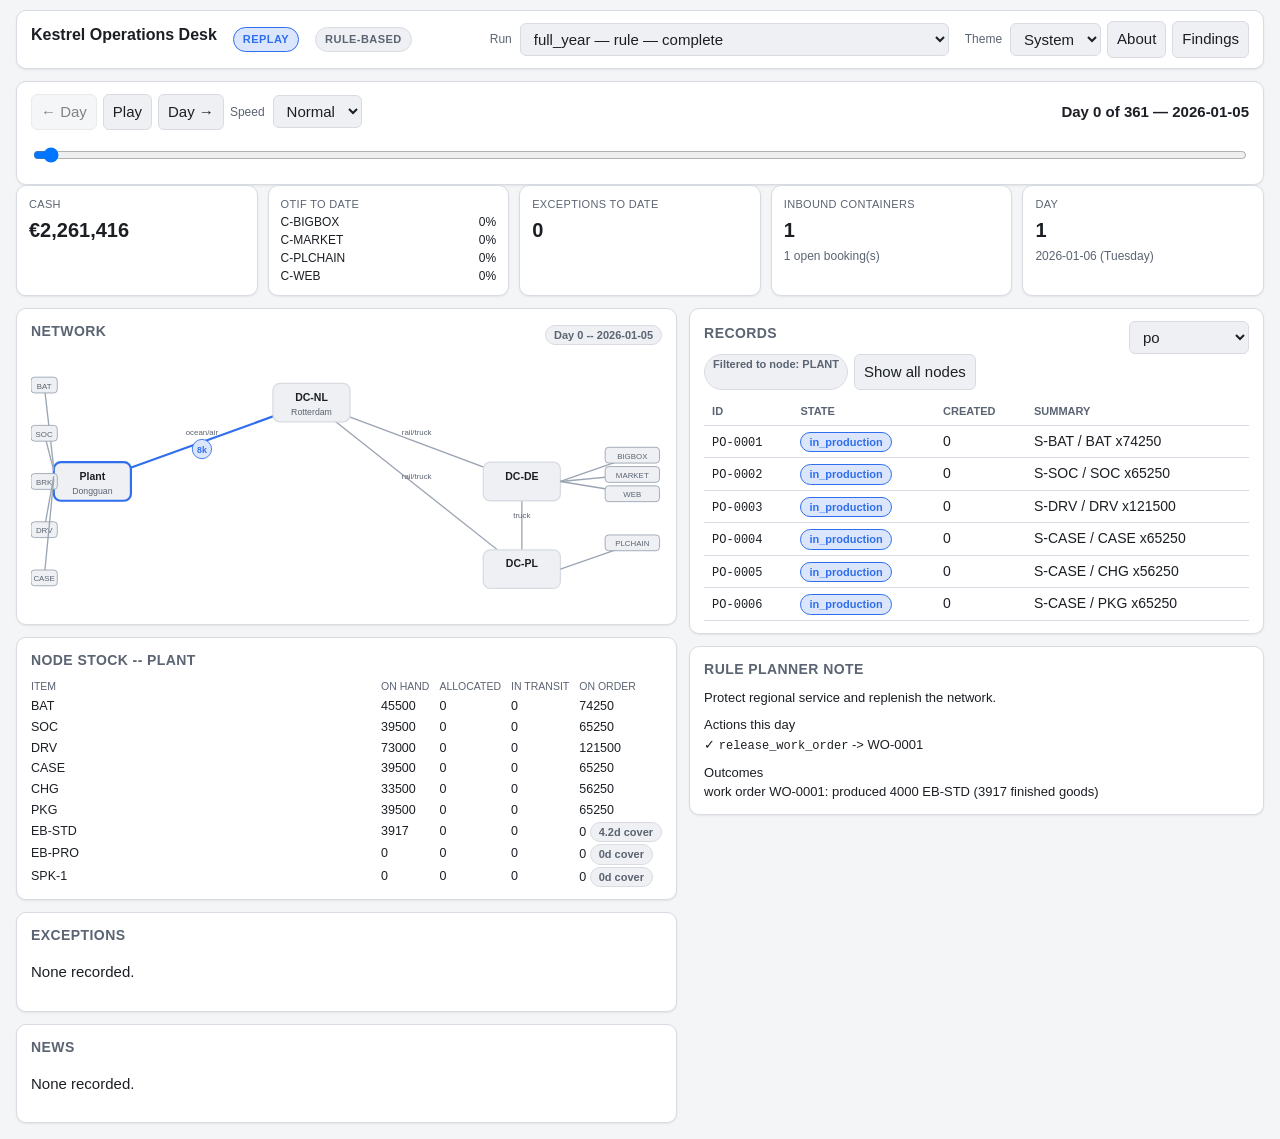
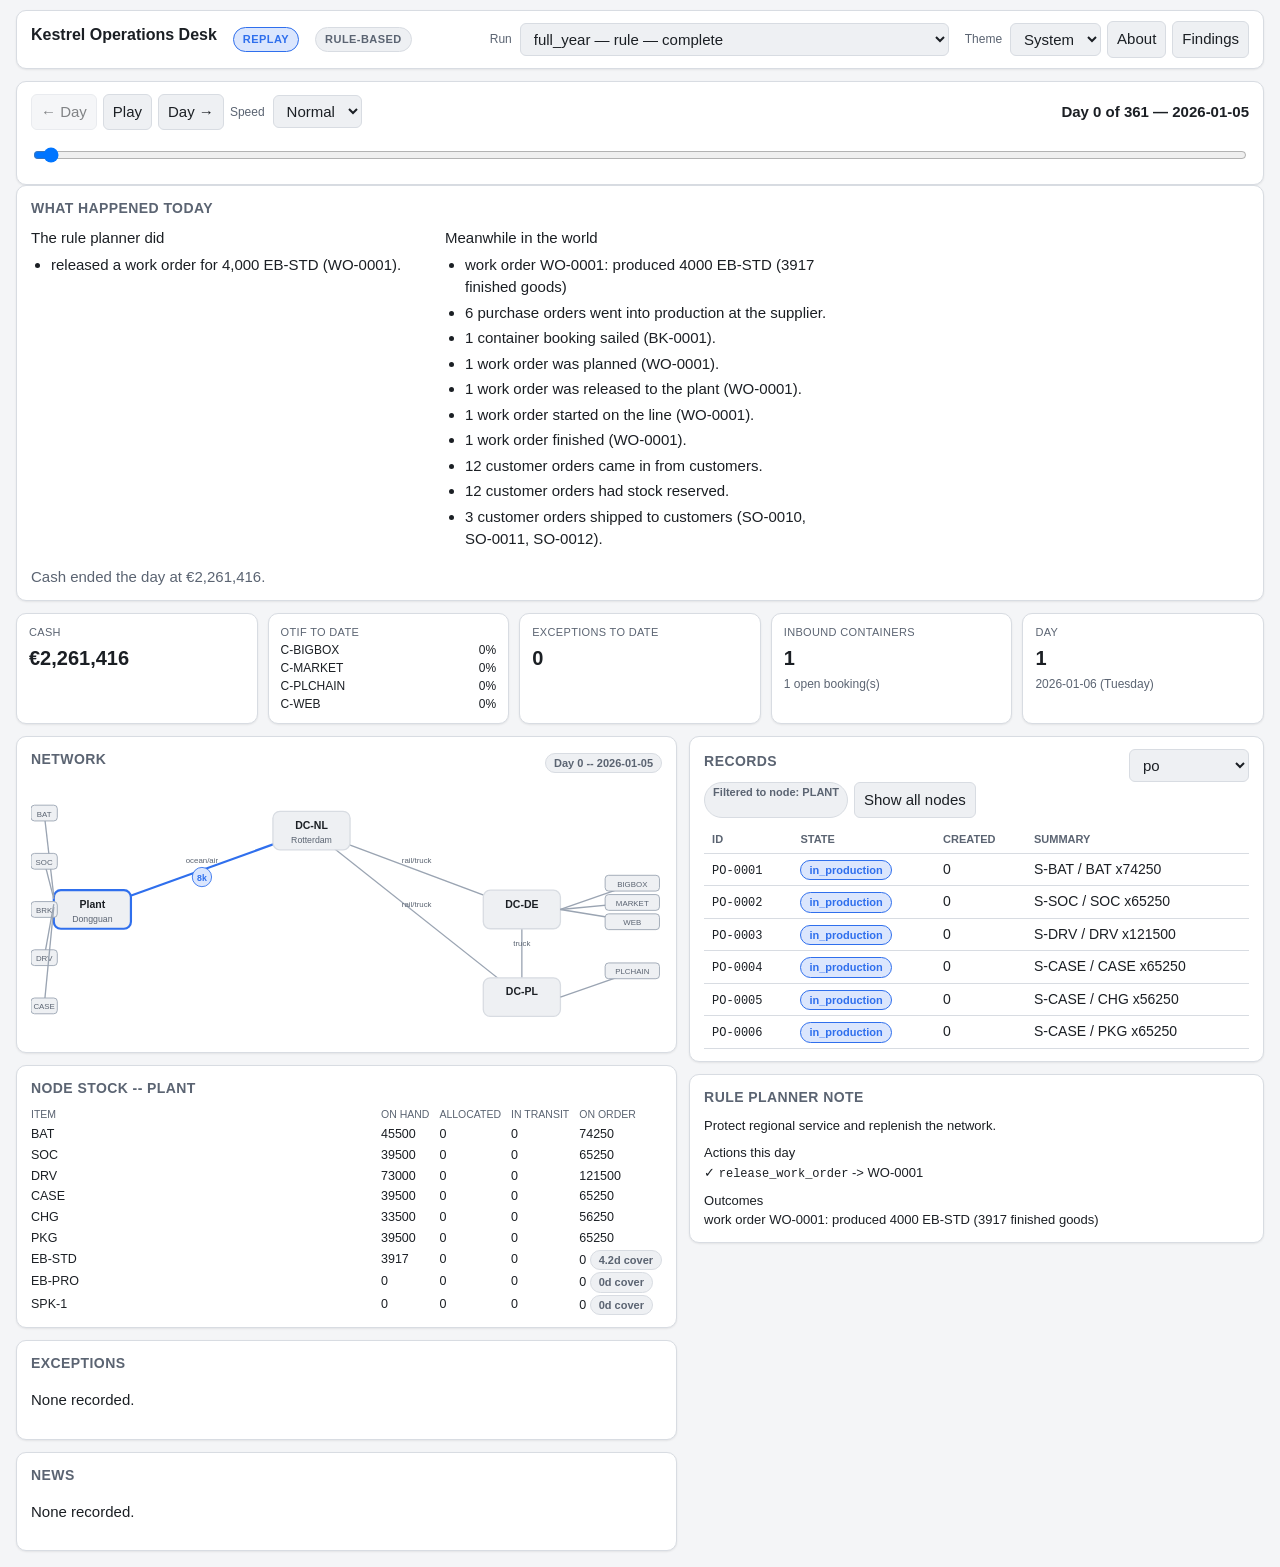
